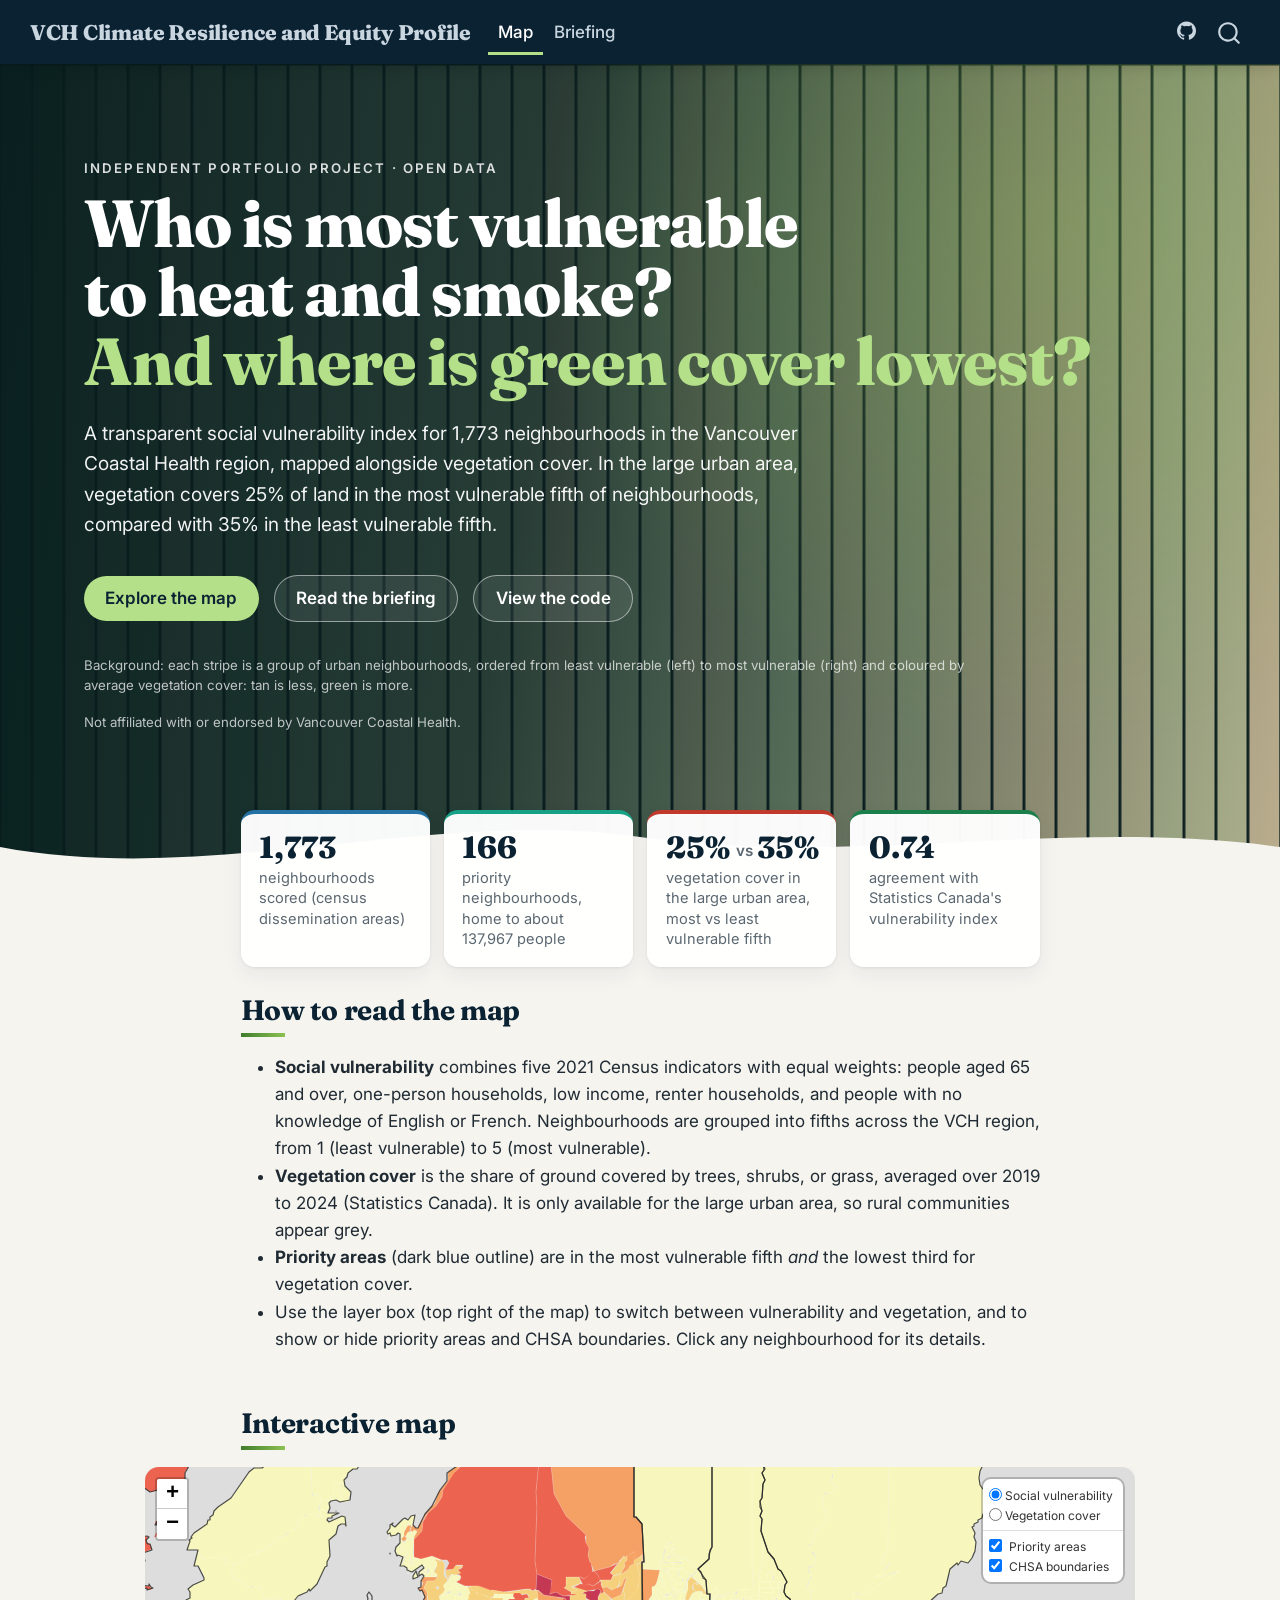
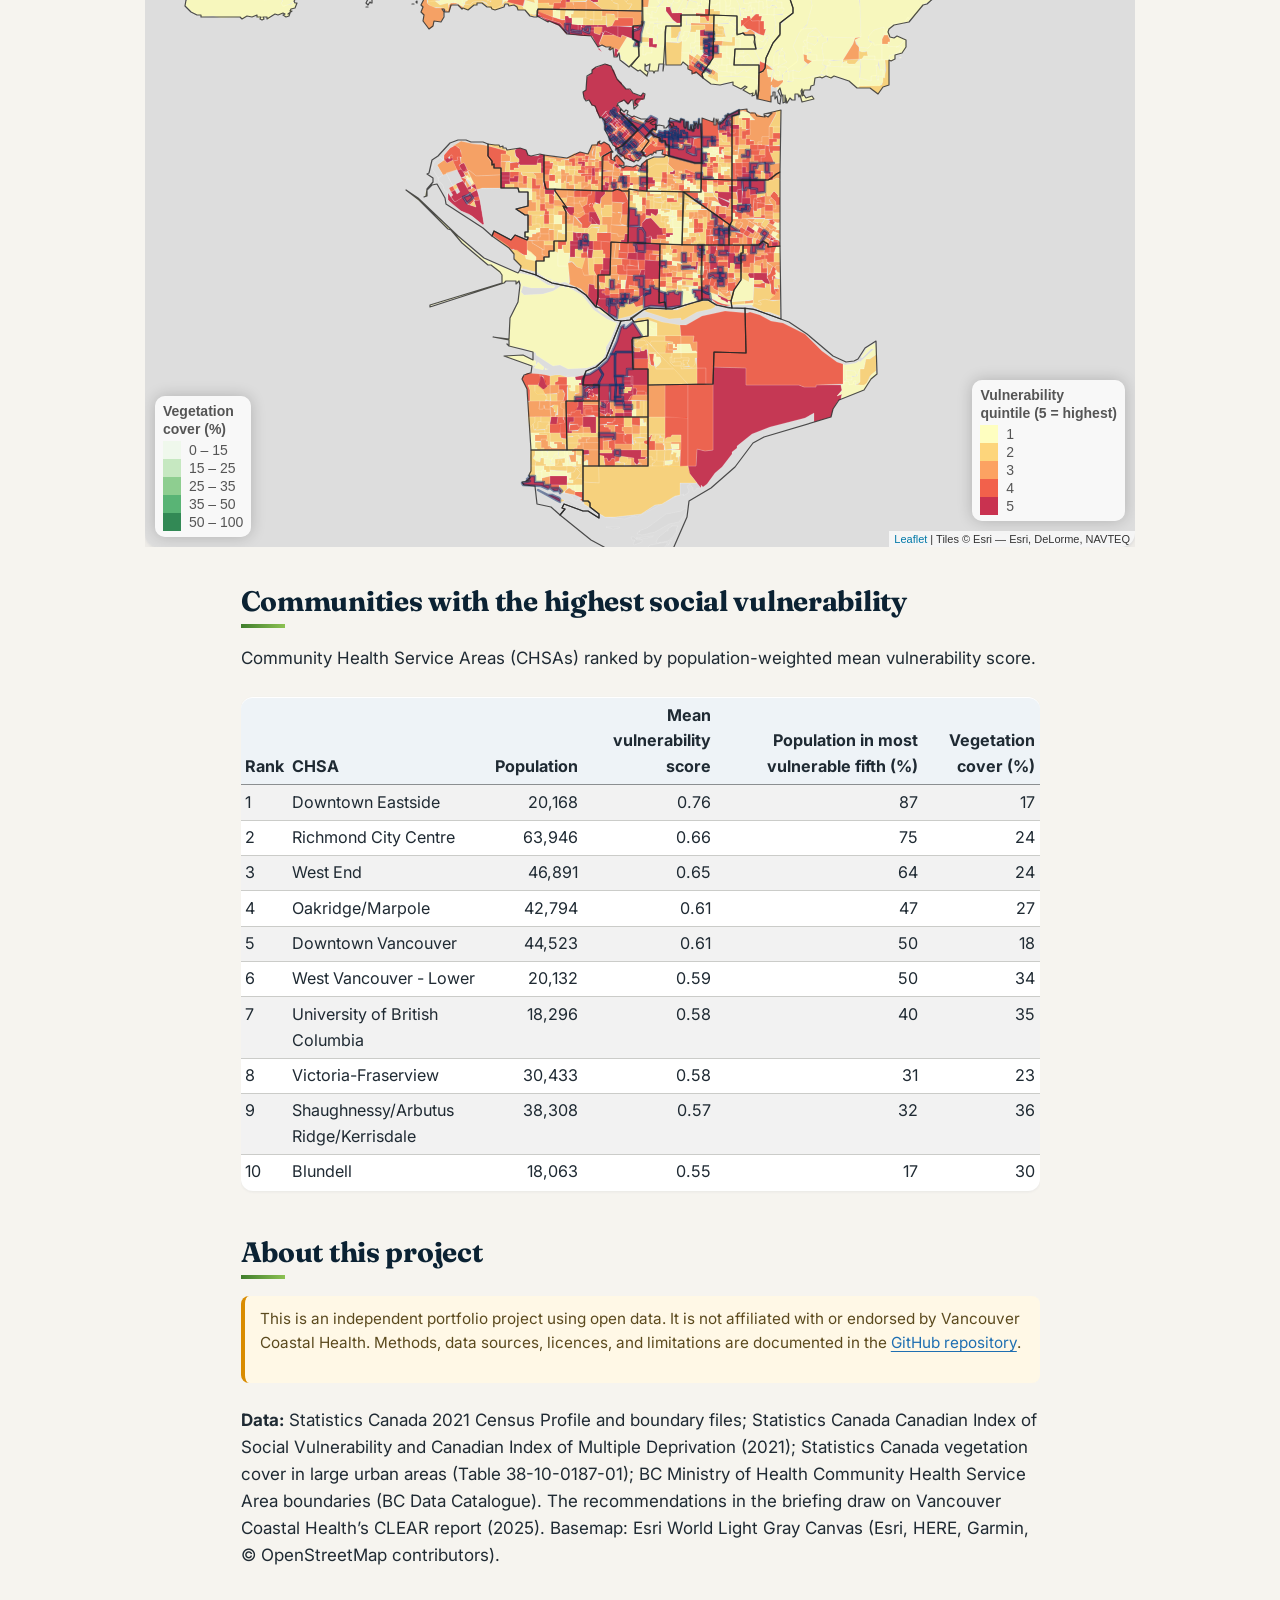
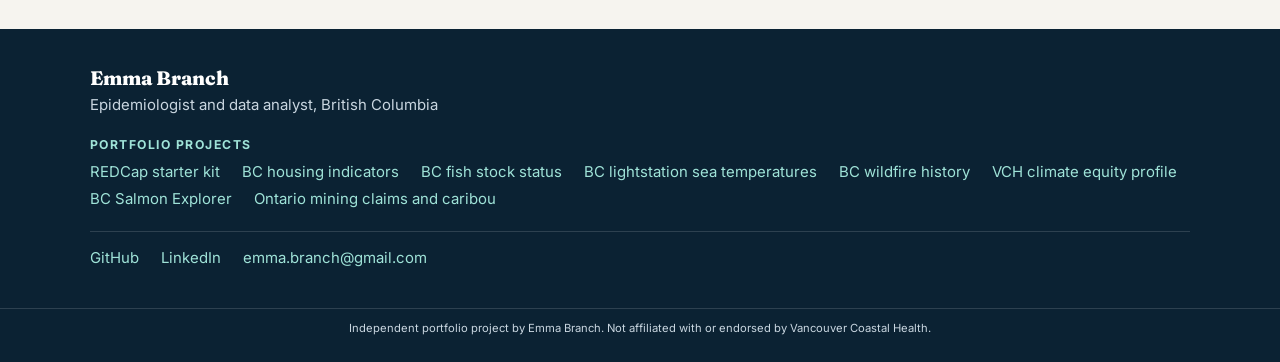
==== docs/index.html @ 02716c67 "Stat label: large urban area" ====
<!DOCTYPE html>
<html xmlns="http://www.w3.org/1999/xhtml" lang="en" xml:lang="en"><head>

<meta charset="utf-8">
<meta name="generator" content="quarto-1.11.9">

<meta name="viewport" content="width=device-width, initial-scale=1.0, user-scalable=yes">


<title>Climate resilience and equity profile of VCH communities – VCH Climate Resilience and Equity Profile</title>
<style>
/* Default styles provided by pandoc.
** See https://pandoc.org/MANUAL.html#variables-for-html for config info.
*/
span.smallcaps{font-variant: small-caps;}
div.columns{display: flex; gap: 1.5em;}
div.column{flex: auto;}
@media screen {
div.columns{gap: min(4vw, 1.5em);}
div.column{overflow-x: auto;}
}
div.hanging-indent{margin-left: 1.5em; text-indent: -1.5em;}
ul.task-list{list-style: none;}
ul.task-list li input[type="checkbox"] {
  width: 0.8em;
  margin: 0 0.8em 0.2em -1em; /* quarto-specific, see https://github.com/quarto-dev/quarto-cli/issues/4556 */ 
  vertical-align: middle;
}
</style>


<script src="site_libs/quarto-nav/quarto-nav.js"></script>
<script src="site_libs/quarto-nav/headroom.min.js"></script>
<script src="site_libs/clipboard/clipboard.min.js"></script>
<script src="site_libs/quarto-search/autocomplete.umd.js"></script>
<script src="site_libs/quarto-search/fuse.min.js"></script>
<script src="site_libs/quarto-search/quarto-search.js"></script>
<meta name="quarto:offset" content="./">
<link href="./favicon.svg" rel="icon" type="image/svg+xml">
<script src="site_libs/quarto-html/quarto.js" type="module"></script>
<script src="site_libs/quarto-html/tabsets/tabsets.js" type="module"></script>
<script src="site_libs/quarto-html/scrollable-regions/scrollable-regions.js" type="module"></script>
<script src="site_libs/quarto-html/popper.min.js"></script>
<script src="site_libs/quarto-html/tippy.umd.min.js"></script>
<script src="site_libs/quarto-html/anchor.min.js"></script>
<link href="site_libs/quarto-html/tippy.css" rel="stylesheet">
<link href="site_libs/quarto-html/quarto-syntax-highlighting-63b5708e65d6cd79cd7618c58d0c21e7.css" rel="stylesheet" class="quarto-color-scheme" id="quarto-text-highlighting-styles">
<link href="site_libs/quarto-html/quarto-syntax-highlighting-dark-447e42e69aaa9833c0ba1b986f430b20.css" rel="stylesheet" class="quarto-color-scheme quarto-color-alternate" id="quarto-text-highlighting-styles">
<link href="site_libs/quarto-html/quarto-syntax-highlighting-63b5708e65d6cd79cd7618c58d0c21e7.css" rel="stylesheet" class="quarto-color-scheme-extra" id="quarto-text-highlighting-styles">
<script src="site_libs/bootstrap/bootstrap.min.js"></script>
<link href="site_libs/bootstrap/bootstrap-icons.css" rel="stylesheet">
<link href="site_libs/bootstrap/bootstrap-d4ba886e23055d479d9466d1056d8eae.min.css" rel="stylesheet" append-hash="true" class="quarto-color-scheme" id="quarto-bootstrap" data-mode="light">
<link href="site_libs/bootstrap/bootstrap-dark-deb1b53f671bd46bb0fa53a20607e140.min.css" rel="stylesheet" append-hash="true" class="quarto-color-scheme quarto-color-alternate" id="quarto-bootstrap" data-mode="light">
<link href="site_libs/bootstrap/bootstrap-d4ba886e23055d479d9466d1056d8eae.min.css" rel="stylesheet" append-hash="true" class="quarto-color-scheme-extra" id="quarto-bootstrap" data-mode="light">
<script id="quarto-search-options" type="application/json">{
  "location": "navbar",
  "copy-button": false,
  "collapse-after": 3,
  "panel-placement": "end",
  "type": "overlay",
  "limit": 50,
  "keyboard-shortcut": [
    "f",
    "/",
    "s"
  ],
  "show-item-context": false,
  "language": {
    "search-no-results-text": "No results",
    "search-matching-documents-text": "matching documents",
    "search-copy-link-title": "Copy link to search",
    "search-hide-matches-text": "Hide additional matches",
    "search-more-match-text": "more match in this document",
    "search-more-matches-text": "more matches in this document",
    "search-clear-button-title": "Clear",
    "search-text-placeholder": "",
    "search-detached-cancel-button-title": "Cancel",
    "search-submit-button-title": "Submit",
    "search-label": "Search"
  }
}</script>
<script src="site_libs/htmlwidgets-1.6.4/htmlwidgets.js"></script>
<script src="site_libs/jquery-3.6.0/jquery-3.6.0.min.js"></script>
<link href="site_libs/leaflet-1.3.1/leaflet.css" rel="stylesheet">
<script src="site_libs/leaflet-1.3.1/leaflet.js"></script>
<link href="site_libs/leafletfix-1.0.0/leafletfix.css" rel="stylesheet">
<script src="site_libs/proj4-2.6.2/proj4.min.js"></script>
<script src="site_libs/Proj4Leaflet-1.0.1/proj4leaflet.js"></script>
<link href="site_libs/rstudio_leaflet-1.3.1/rstudio_leaflet.css" rel="stylesheet">
<script src="site_libs/leaflet-binding-2.2.3/leaflet.js"></script>
<script src="site_libs/leaflet-providers-3.0.0/leaflet-providers.js"></script>
<script src="site_libs/leaflet-providers-plugin-2.2.3/leaflet-providers-plugin.js"></script>


</head>

<body class="nav-fixed fullcontent quarto-light"><a id="quarto-skip-link" class="visually-hidden-focusable" href="#quarto-document-content">Skip to main content</a>

<div id="quarto-search-results"></div>
  <header id="quarto-header" class="headroom fixed-top">
    <nav class="navbar navbar-expand-lg " data-bs-theme="dark" aria-label="Site">
      <div class="navbar-container container-fluid">
      <div class="navbar-brand-container mx-auto">
    <a class="navbar-brand" href="./index.html">
    <span class="navbar-title">VCH Climate Resilience and Equity Profile</span>
    </a>
  </div>
          <button class="navbar-toggler" type="button" data-bs-toggle="collapse" data-bs-target="#navbarCollapse" aria-controls="navbarCollapse" aria-expanded="false" aria-label="Toggle navigation" onclick="if (window.quartoToggleHeadroom) { window.quartoToggleHeadroom(); }">
  <span class="navbar-toggler-icon"></span>
</button>
          <div class="collapse navbar-collapse" id="navbarCollapse">
            <ul class="navbar-nav navbar-nav-scroll me-auto">
  <li class="nav-item">
    <a class="nav-link active" href="./index.html" aria-current="page"> 
<span class="menu-text">Map</span></a>
  </li>  
  <li class="nav-item">
    <a class="nav-link" href="./briefing.html"> 
<span class="menu-text">Briefing</span></a>
  </li>  
</ul>
            <ul class="navbar-nav navbar-nav-scroll ms-auto">
  <li class="nav-item compact">
    <a class="nav-link" href="https://github.com/emmabranch/vch-climate-equity-profile"> <i class="bi bi-github" role="img">
</i> 
<span class="menu-text"></span></a>
  </li>  
</ul>
          </div> <!-- /navcollapse -->
            <div class="quarto-navbar-tools">
</div>
            <div id="quarto-search" class="" title="Search"></div>
      </div> <!-- /container-fluid -->
    </nav>
</header>
<!-- content -->
<div id="quarto-content" class="quarto-container page-columns page-rows-contents page-layout-article page-navbar">
<!-- sidebar -->
<!-- margin-sidebar -->
    
<!-- main -->
<main class="content page-columns page-full" id="quarto-document-content" tabindex="-1"><header id="title-block-header" class="quarto-title-block"></header>




<div class="cell page-columns page-full">
<div class="cell-output-display column-screen">
<div class="hero-full">
<div class="hero-bg"><svg viewbox="0 0 1000 26" preserveaspectratio="none" role="img" aria-label="Stripes showing vegetation cover falling as neighbourhood vulnerability rises"><rect x="0.00" y="0" width="25.60" height="26" fill="#1A7F4B"><title>Vulnerability percentile 0 to 2: 40% vegetation cover</title></rect><rect x="25.00" y="0" width="25.60" height="26" fill="#318955"><title>Vulnerability percentile 2 to 5: 39% vegetation cover</title></rect><rect x="50.00" y="0" width="25.60" height="26" fill="#71B07C"><title>Vulnerability percentile 5 to 8: 35% vegetation cover</title></rect><rect x="75.00" y="0" width="25.60" height="26" fill="#8BC18E"><title>Vulnerability percentile 8 to 10: 34% vegetation cover</title></rect><rect x="100.00" y="0" width="25.60" height="26" fill="#6CAC78"><title>Vulnerability percentile 10 to 12: 36% vegetation cover</title></rect><rect x="125.00" y="0" width="25.60" height="26" fill="#BBD0A2"><title>Vulnerability percentile 12 to 15: 29% vegetation cover</title></rect><rect x="150.00" y="0" width="25.60" height="26" fill="#A9D5A2"><title>Vulnerability percentile 15 to 18: 32% vegetation cover</title></rect><rect x="175.00" y="0" width="25.60" height="26" fill="#85BE8A"><title>Vulnerability percentile 18 to 20: 34% vegetation cover</title></rect><rect x="200.00" y="0" width="25.60" height="26" fill="#95C894"><title>Vulnerability percentile 20 to 22: 33% vegetation cover</title></rect><rect x="225.00" y="0" width="25.60" height="26" fill="#ACD4A2"><title>Vulnerability percentile 22 to 25: 31% vegetation cover</title></rect><rect x="250.00" y="0" width="25.60" height="26" fill="#ADD4A2"><title>Vulnerability percentile 25 to 28: 31% vegetation cover</title></rect><rect x="275.00" y="0" width="25.60" height="26" fill="#AAD4A2"><title>Vulnerability percentile 28 to 30: 32% vegetation cover</title></rect><rect x="300.00" y="0" width="25.60" height="26" fill="#B4D2A2"><title>Vulnerability percentile 30 to 32: 30% vegetation cover</title></rect><rect x="325.00" y="0" width="25.60" height="26" fill="#ACD4A2"><title>Vulnerability percentile 32 to 35: 31% vegetation cover</title></rect><rect x="350.00" y="0" width="25.60" height="26" fill="#AED4A2"><title>Vulnerability percentile 35 to 38: 31% vegetation cover</title></rect><rect x="375.00" y="0" width="25.60" height="26" fill="#AED3A2"><title>Vulnerability percentile 38 to 40: 31% vegetation cover</title></rect><rect x="400.00" y="0" width="25.60" height="26" fill="#B7D1A2"><title>Vulnerability percentile 40 to 42: 30% vegetation cover</title></rect><rect x="425.00" y="0" width="25.60" height="26" fill="#C6CDA1"><title>Vulnerability percentile 42 to 45: 27% vegetation cover</title></rect><rect x="450.00" y="0" width="25.60" height="26" fill="#BDD0A2"><title>Vulnerability percentile 45 to 48: 29% vegetation cover</title></rect><rect x="475.00" y="0" width="25.60" height="26" fill="#B4D2A2"><title>Vulnerability percentile 48 to 50: 30% vegetation cover</title></rect><rect x="500.00" y="0" width="25.60" height="26" fill="#B4D2A2"><title>Vulnerability percentile 50 to 52: 30% vegetation cover</title></rect><rect x="525.00" y="0" width="25.60" height="26" fill="#C8CDA1"><title>Vulnerability percentile 52 to 55: 27% vegetation cover</title></rect><rect x="550.00" y="0" width="25.60" height="26" fill="#C6CDA1"><title>Vulnerability percentile 55 to 58: 27% vegetation cover</title></rect><rect x="575.00" y="0" width="25.60" height="26" fill="#BDD0A2"><title>Vulnerability percentile 58 to 60: 29% vegetation cover</title></rect><rect x="600.00" y="0" width="25.60" height="26" fill="#B6D1A2"><title>Vulnerability percentile 60 to 62: 30% vegetation cover</title></rect><rect x="625.00" y="0" width="25.60" height="26" fill="#C3CEA1"><title>Vulnerability percentile 62 to 65: 28% vegetation cover</title></rect><rect x="650.00" y="0" width="25.60" height="26" fill="#C9CCA1"><title>Vulnerability percentile 65 to 68: 27% vegetation cover</title></rect><rect x="675.00" y="0" width="25.60" height="26" fill="#C7CDA1"><title>Vulnerability percentile 68 to 70: 27% vegetation cover</title></rect><rect x="700.00" y="0" width="25.60" height="26" fill="#C1CFA1"><title>Vulnerability percentile 70 to 72: 28% vegetation cover</title></rect><rect x="725.00" y="0" width="25.60" height="26" fill="#CACCA1"><title>Vulnerability percentile 72 to 75: 27% vegetation cover</title></rect><rect x="750.00" y="0" width="25.60" height="26" fill="#CFCAA1"><title>Vulnerability percentile 75 to 78: 26% vegetation cover</title></rect><rect x="775.00" y="0" width="25.60" height="26" fill="#D2C9A1"><title>Vulnerability percentile 78 to 80: 25% vegetation cover</title></rect><rect x="800.00" y="0" width="25.60" height="26" fill="#D5C9A1"><title>Vulnerability percentile 80 to 82: 25% vegetation cover</title></rect><rect x="825.00" y="0" width="25.60" height="26" fill="#D4C9A1"><title>Vulnerability percentile 82 to 85: 25% vegetation cover</title></rect><rect x="850.00" y="0" width="25.60" height="26" fill="#CACCA1"><title>Vulnerability percentile 85 to 88: 27% vegetation cover</title></rect><rect x="875.00" y="0" width="25.60" height="26" fill="#D1CAA1"><title>Vulnerability percentile 88 to 90: 25% vegetation cover</title></rect><rect x="900.00" y="0" width="25.60" height="26" fill="#C7CDA1"><title>Vulnerability percentile 90 to 92: 27% vegetation cover</title></rect><rect x="925.00" y="0" width="25.60" height="26" fill="#CBCCA1"><title>Vulnerability percentile 92 to 95: 26% vegetation cover</title></rect><rect x="950.00" y="0" width="25.60" height="26" fill="#CBCCA1"><title>Vulnerability percentile 95 to 98: 26% vegetation cover</title></rect><rect x="975.00" y="0" width="25.60" height="26" fill="#D9C7A1"><title>Vulnerability percentile 98 to 100: 24% vegetation cover</title></rect></svg></div>
<div class="hero-inner">
<div class="eyebrow">Independent portfolio project · open data</div>
<h1 class="hero-title">
Who is most vulnerable to heat and smoke?
 
<span class="accent">And where is green cover lowest?</span>
</h1>
<p class="hero-lede">A transparent social vulnerability index for 1,773 neighbourhoods in the Vancouver Coastal Health region, mapped alongside vegetation cover. In the large urban area, vegetation covers 25% of land in the most vulnerable fifth of neighbourhoods, compared with 35% in the least vulnerable fifth.</p>
<div class="hero-buttons">
<a class="btn btn-accent" href="#interactive-map">Explore the map</a>
<a class="btn btn-ghost" href="briefing.html">Read the briefing</a>
<a class="btn btn-ghost" href="https://github.com/emmabranch/vch-climate-equity-profile">View the code</a>
</div>
<p class="hero-note">Background: each stripe is a group of urban neighbourhoods, ordered from least vulnerable (left) to most vulnerable (right) and coloured by average vegetation cover: tan is less, green is more.</p>
<p class="hero-note">Not affiliated with or endorsed by Vancouver Coastal Health.</p>
</div>
<svg class="hero-wave" viewbox="0 0 1440 80" preserveaspectratio="none" aria-hidden="true"><path d="M0,40 C240,80 480,0 720,30 C960,60 1200,10 1440,40 L1440,80 L0,80 Z"></path></svg>
</div>
</div>
</div>
<div class="cell">
<div class="cell-output-display">
<div class="stat-row lift">
<div class="stat-box">
<div class="num">1,773</div>
<div class="lab">neighbourhoods scored (census dissemination areas)</div>
</div>
<div class="stat-box">
<div class="num">166</div>
<div class="lab">priority neighbourhoods, home to about 137,967 people</div>
</div>
<div class="stat-box">
<div class="num">
25%
<span class="vs"> vs </span>
35%
</div>
<div class="lab">vegetation cover in the large urban area, most vs least vulnerable fifth</div>
</div>
<div class="stat-box">
<div class="num">0.74</div>
<div class="lab">agreement with Statistics Canada's vulnerability index</div>
</div>
</div>
</div>
</div>
<section id="how-to-read-the-map" class="level2">
<h2 class="anchored" data-anchor-id="how-to-read-the-map">How to read the map</h2>
<ul>
<li><strong>Social vulnerability</strong> combines five 2021 Census indicators with equal weights: people aged 65 and over, one-person households, low income, renter households, and people with no knowledge of English or French. Neighbourhoods are grouped into fifths across the VCH region, from 1 (least vulnerable) to 5 (most vulnerable).</li>
<li><strong>Vegetation cover</strong> is the share of ground covered by trees, shrubs, or grass, averaged over 2019 to 2024 (Statistics Canada). It is only available for the large urban area, so rural communities appear grey.</li>
<li><strong>Priority areas</strong> (dark blue outline) are in the most vulnerable fifth <em>and</em> the lowest third for vegetation cover.</li>
<li>Use the layer box (top right of the map) to switch between vulnerability and vegetation, and to show or hide priority areas and CHSA boundaries. Click any neighbourhood for its details.</li>
</ul>
</section>
<section id="interactive-map" class="level2 page-columns page-full">
<h2 class="anchored" data-anchor-id="interactive-map">Interactive map</h2>
<div class="cell page-columns page-full">
<div class="cell-output-display column-page">
<div id="htmlwidget-06612243cfbc05206277" style="width:100%;height:680px;" class="leaflet html-widget"></div>
<script type="application/json" data-for="htmlwidget-06612243cfbc05206277">{"x":{"options":{"crs":{"crsClass":"L.CRS.EPSG3857","code":null,"proj4def":null,"projectedBounds":null,"options":{}}},"calls":[{"method":"addProviderTiles","args":["Esri.WorldGrayCanvas",null,null,{"errorTileUrl":"","noWrap":false,"detectRetina":false}]},{"method":"addPolygons","args":[[[[{"lng":[-123.2421024934004,-123.242840772394,-123.2440914734394,-123.2470442437423,-123.250273671771,-123.2507461953055,-123.2536931118147,-123.2545193000318,-123.2550588709402,-123.2554837843801,-123.2556655331167,-123.2558315258192,-123.2562171493979,-123.2588088415363,-123.2599744192095,-123.260939556004,-123.2624946661519,-123.2638371304852,-123.2651910932393,-123.2656834542093,-123.2661807375618,-123.2663993979,-123.2666136123731,-123.2681441674437,-123.2687722297285,-123.2694547460494,-123.2695741447826,-123.2698769930188,-123.2720324306949,-123.2730303090812,-123.2735602699982,-123.2742407963489,-123.2749731736267,-123.2755223843485,-123.2745150956586,-123.2733603114051,-123.2730305689513,-123.2731214805825,-123.2730408041221,-123.2743279903357,-123.2749414022623,-123.2756645912621,-123.277239647409,-123.2772658911971,-123.2767307894704,-123.2750087412639,-123.2749670382318,-123.2745091519171,-123.2736101249279,-123.272563062072,-123.2720391287518,-123.2722518486463,-123.2719767463162,-123.2718681493431,-123.2717149430091,-123.2716891201186,-123.2714555384937,-123.2714010318915,-123.2712071293906,-123.2711109173349,-123.2708352303329,-123.2706733442085,-123.2700711102192,-123.2683028495122,-123.2680451483597,-123.267910729075,-123.2674463499119,-123.2660882175221,-123.264482140242,-123.2636990402658,-123.2626550430097,-123.2623807134529,-123.2621480319648,-123.2619295270808,-123.2611741516231,-123.2607642610385,-123.260572451781,-123.2604780334881,-123.2596941427366,-123.2587352396005,-123.2582561224426,-123.2581954353645,-123.2579499402339,-123.257415642952,-123.2569194383521,-123.2565792269965,-123.25585182394,-123.2546988128087,-123.2540260355255,-123.2529116412204,-123.2519386398897,-123.2517748427981,-123.2520424190235,-123.2518677365362,-123.2520510284684,-123.2520387498764,-123.2515863203518,-123.2504614356739,-123.2492630319765,-123.2486319407191,-123.2480125332401,-123.2469408237744,-123.2454532310456,-123.2451936592558,-123.2450882256636,-123.2445388443082,-123.2443768506463,-123.2439244132221,-123.2442843454039,-123.2443128244653,-123.2445344508839,-123.2444683483797,-123.2440430334318,-123.2435884236041,-123.243255364156,-123.2414772859745,-123.2416428997603,-123.2421768411867,-123.2419828785553,-123.2421024934004],"lat":[49.40372720844877,49.40257538663696,49.4012177859545,49.39924700293728,49.39586219017946,49.39518980787653,49.39312054465255,49.39231393907915,49.39164776499315,49.39087059962154,49.39024485892662,49.3888397928693,49.38814448070577,49.38543300266691,49.38463586950334,49.38368775085597,49.38300940104904,49.3820365756746,49.38154400379168,49.38113591236679,49.38041096909654,49.37953040520354,49.3792143233245,49.37806161241092,49.37728951580959,49.37459081247457,49.37354743411875,49.37291840167979,49.37132033020931,49.370859200462,49.37051057517414,49.36989644345706,49.36884598898211,49.36947940587365,49.37108391163786,49.37187159927045,49.37281007702381,49.37288590383295,49.37343848684005,49.3735123901644,49.37371070305634,49.37300399913119,49.37364417389336,49.37445540399043,49.37535949559946,49.3758937044953,49.37568847408383,49.37529396159636,49.37482826837555,49.37463316873475,49.37472427491563,49.37565856138626,49.37567705762226,49.3758038637766,49.37577677517898,49.37599325619984,49.37598477118492,49.37606586416774,49.37602175611453,49.37624675689823,49.37621975989963,49.37661567120667,49.37734625937487,49.37916785411884,49.37958225440699,49.38039125401833,49.38106775706574,49.38225836619239,49.38326815594363,49.3838734523425,49.38426227336087,49.38443455848623,49.38470375617111,49.38520785618394,49.3856864559617,49.38613786829738,49.38643556029027,49.3868941725712,49.38734565897816,49.38824717232713,49.38903905604586,49.39064127445517,49.39101865706046,49.3913804689327,49.39156985772146,49.3922278741643,49.393110872224,49.39385995784693,49.39414905147833,49.39482555836739,49.39564735112964,49.39612446892421,49.39714846203023,49.39819246639379,49.3987136626268,49.39918226797428,49.39976755908955,49.40043557223392,49.40088846895945,49.40123167641617,49.40140256731138,49.40197227193072,49.40254196632761,49.40283966571918,49.40375677675986,49.40439765635677,49.40491047174389,49.40546866076311,49.40569225972757,49.40589026206069,49.40610676501395,49.406600954013,49.40699827428002,49.40724186801889,49.40768352750451,49.40811016020599,49.40699689102886,49.40578402932275,49.40448509827876,49.40372720844877]}]],[[{"lng":[-123.2789424097118,-123.278657501239,-123.277604677903,-123.2774046034582,-123.277239647409,-123.2756645912621,-123.2749414022623,-123.2743279903357,-123.2730408041221,-123.2731214805825,-123.2730305689513,-123.2733603114051,-123.2745150956586,-123.2755223843485,-123.2760341275822,-123.2762181921859,-123.2763124328307,-123.2771501809287,-123.2785744957333,-123.278956297345,-123.2794945727506,-123.2796685582355,-123.2797106293204,-123.2798986774259,-123.2808164044583,-123.2797650959484,-123.2793978477491,-123.2789424097118],"lat":[49.37294416515695,49.37303678303724,49.37264275573597,49.37294150771027,49.37364417389336,49.37300399913119,49.37371070305634,49.3735123901644,49.37343848684005,49.37288590383295,49.37281007702381,49.37187159927045,49.37108391163786,49.36947940587365,49.36985507106686,49.36923665269442,49.37002156373699,49.36928530781918,49.36990468733534,49.36994401270308,49.37022681249469,49.37024199043105,49.37036910968266,49.37037925581751,49.37081115637343,49.37187883836334,49.37297274777831,49.37294416515695]}]],[[{"lng":[-123.2772658911971,-123.2772393888789,-123.2774046034582,-123.277604677903,-123.278657501239,-123.2789424097118,-123.2793978477491,-123.2797650959484,-123.2808164044583,-123.2798986774259,-123.2797106293204,-123.2796685582355,-123.2804218859324,-123.2815425754727,-123.2830475338825,-123.2823524191897,-123.2827241759172,-123.2829213263437,-123.2830699505589,-123.2834305885021,-123.2835789040234,-123.2819150184012,-123.2816918963947,-123.2820414290473,-123.2819830295724,-123.2816370394869,-123.2814515333038,-123.2804730518362,-123.2800384699045,-123.2796760050514,-123.2793303385402,-123.2790141870204,-123.2770363175757,-123.2767307894704,-123.2772658911971],"lat":[49.37445540399043,49.37364239485646,49.37294150771027,49.37264275573597,49.37303678303724,49.37294416515695,49.37297274777831,49.37187883836334,49.37081115637343,49.37037925581751,49.37036910968266,49.37024199043105,49.36960449583001,49.36834038876312,49.36857179685497,49.36927295173761,49.36903824890546,49.36900989102651,49.36952692228564,49.36971605368059,49.36995529913212,49.37132864619735,49.37161118309541,49.37229445626934,49.37244428023884,49.37266251972606,49.37300724207113,49.37365534466269,49.37413790759929,49.37479967005698,49.37578422751056,49.37610225500941,49.37597059271369,49.37535949559946,49.37445540399043]}]],[[{"lng":[-123.2746261263233,-123.274846031151,-123.2749048340171,-123.2747395268398,-123.2746261263233],"lat":[49.37666975661753,49.3766056755224,49.37692045076739,49.37693037000221,49.37666975661753]}],[{"lng":[-123.2731994165658,-123.2734350473252,-123.2736268357464,-123.273354332903,-123.2732449524922,-123.2731191201329,-123.2731994165658],"lat":[49.38025305601099,49.380153364763,49.38025165783353,49.38063047520557,49.38063046277633,49.38049666142811,49.38025305601099]}],[{"lng":[-123.2918628301671,-123.2924655428697,-123.292687230413,-123.2927857331579,-123.2922387495956,-123.2916618325901,-123.2915250578803,-123.2914416277018,-123.2915749321107,-123.2918628301671],"lat":[49.36987206005819,49.36949315437332,49.36949176442586,49.36991477289039,49.37052856178016,49.37097006685833,49.37098006972415,49.37087175541949,49.37022377216594,49.36987206005819]}],[{"lng":[-123.2881613394753,-123.2877073258593,-123.2868563456039,-123.2858522455938,-123.285317935228,-123.2850860191997,-123.2846192345646,-123.2822006257104,-123.2812254469996,-123.2807845282105,-123.2802454303054,-123.2799546512033,-123.2791541613399,-123.278291525205,-123.2760545285504,-123.275090129064,-123.2743734317276,-123.2742367279866,-123.2741660290636,-123.2742891495322,-123.274297411498,-123.2747611344006,-123.274870229843,-123.2752787372556,-123.2752639282858,-123.2750819349087,-123.275136334033,-123.2753274459031,-123.2750366301345,-123.2750087412639,-123.2767307894704,-123.2770363175757,-123.2789066270529,-123.2791467148577,-123.2800384699045,-123.2804730518362,-123.2814515333038,-123.2816370394869,-123.2819830295724,-123.2820414290473,-123.2816918963947,-123.2819150184012,-123.2835789040234,-123.2834305885021,-123.2830699505589,-123.2829213263437,-123.2827241759172,-123.2823524191897,-123.2830475338825,-123.2839395022001,-123.284461376568,-123.2843638505987,-123.2846015362648,-123.2848303538489,-123.2845185342252,-123.2845327355536,-123.2847399443918,-123.2858710567772,-123.2865577426244,-123.287380841161,-123.2878067302308,-123.2882606192817,-123.2887967418503,-123.289418331246,-123.2904510204022,-123.290994445333,-123.2913950360219,-123.2915465326044,-123.2918193172407,-123.2921520600938,-123.29249492594,-123.292811158055,-123.292867653998,-123.2932670300803,-123.2935295356343,-123.2934917343559,-123.2929437498857,-123.2927538327905,-123.292095823459,-123.2910101302697,-123.2908884365999,-123.2910287267549,-123.2909887352888,-123.2904152373752,-123.2899626632989,-123.2894807486055,-123.2893691280907,-123.2893810487885,-123.2897906278711,-123.2896380287341,-123.2889877315047,-123.2881613394753],"lat":[49.37518007434058,49.37538796721672,49.37605595533675,49.37635495464495,49.37663556291062,49.37717535598772,49.37754567432592,49.37869356431858,49.37901115678905,49.37902116593619,49.37877045860587,49.37825776600766,49.37826916740394,49.37906245883867,49.38051655551137,49.3807800729472,49.38073587916933,49.38065615220272,49.38052935915992,49.38020607245834,49.37944985874055,49.37860387630833,49.37809966533647,49.37723515693195,49.37705576692693,49.37689335532936,49.37656006359529,49.37626386073088,49.3761200643199,49.3758937044953,49.37535949559946,49.37597059271369,49.37612837696336,49.37602636316181,49.37413790759929,49.37365534466269,49.37300724207113,49.37266251972606,49.37244428023884,49.37229445626934,49.37161118309541,49.37132864619735,49.36995529913212,49.36971605368059,49.36952692228564,49.36900989102651,49.36903824890546,49.36927295173761,49.36857179685497,49.3683855150339,49.36835443512222,49.36895486991321,49.36944906105164,49.37096006545715,49.37198695251817,49.37214786471501,49.37227325726031,49.37245126237343,49.37187306987524,49.37142157090103,49.37134896963057,49.37111396218615,49.37103987289552,49.37107407929148,49.37130616004713,49.37212366915675,49.37232875158036,49.37237435183616,49.37213075696251,49.3722547684506,49.37206527169632,49.37202826548946,49.37228885830974,49.37227897450059,49.37250395572607,49.37280017255276,49.37340405749752,49.37390826797049,49.37439675520356,49.37496495921593,49.37528965129074,49.37559596246997,49.3758921556492,49.37673956429683,49.37701866868088,49.37707426183771,49.37687626977445,49.37654445510045,49.37589496357625,49.37574256239824,49.37542926125123,49.37518007434058]}]],[[{"lng":[-123.276371228123,-123.2764926418378,-123.2768100282659,-123.2770458263795,-123.277196351012,-123.2771574441971,-123.2767723459357,-123.2764842482316,-123.276371228123],"lat":[49.35377275566158,49.35330556599742,49.353312774656,49.35337537606053,49.35349215444485,49.35376275528255,49.35393367197793,49.35392516057247,49.35377275566158]}],[{"lng":[-123.2788400273938,-123.2792794160694,-123.279365742265,-123.2791035533701,-123.2786778232719,-123.2785391330821,-123.2785521209837,-123.2788400273938],"lat":[49.35422567336682,49.35419856093738,49.35461155285245,49.35477396390341,49.35487366270855,49.35476686145356,49.35443355890737,49.35422567336682]}],[{"lng":[-123.2720053419286,-123.2719462482153,-123.2721108568869,-123.272317642423,-123.2726361428707,-123.2732260435668,-123.2736377334683,-123.2740919324941,-123.2747102271265,-123.2753703373214,-123.2755493469696,-123.2755170496937,-123.2753264546982,-123.2746818324481,-123.2745613285827,-123.2742731532534,-123.2735028198073,-123.2728689465992,-123.2726483436258,-123.2725347389414,-123.2725732410621,-123.2721989347407,-123.2720053419286],"lat":[49.35327994773247,49.35286555394909,49.35265906750917,49.35267616607233,49.35285556209379,49.35247675023078,49.35236705117116,49.35234856740777,49.3519696596445,49.35195825514295,49.35204807092412,49.35352355535512,49.35389236386956,49.3545503546267,49.35502747017048,49.35529806509805,49.35538065485941,49.35516705484089,49.35499614799371,49.35474406399882,49.35399777648336,49.35363037300011,49.35327994773247]}],[{"lng":[-123.2815425754727,-123.281440230253,-123.2822624296798,-123.2826986797311,-123.2829948309124,-123.2837799836332,-123.2837804572901,-123.2834691115523,-123.2833327784778,-123.2829187010679,-123.2826009996848,-123.2807732383761,-123.2803199936005,-123.2795144939773,-123.2792328471394,-123.2793791139019,-123.2804747953647,-123.2806297927381,-123.2804125427163,-123.2804218416366,-123.2810828915472,-123.2816431779826,-123.2834160782902,-123.2837084668702,-123.2835980288059,-123.2829167461746,-123.2822003445733,-123.2816447641597,-123.2812029629138,-123.2801996553316,-123.2786022109649,-123.2790804229441,-123.2790834607551,-123.2789245161587,-123.2786801388911,-123.2780698191225,-123.2764607551619,-123.2758585865883,-123.2752781118858,-123.2743985010094,-123.2737235134846,-123.2730015720518,-123.272291479602,-123.2689382653012,-123.2679002030379,-123.267389621932,-123.2669065539956,-123.2668943339858,-123.266801229473,-123.2671663857683,-123.2678340979497,-123.26802439671,-123.2679182872241,-123.2672402920296,-123.2673694882407,-123.2672500984116,-123.2675362118547,-123.2677429956204,-123.2681559253159,-123.2687661171567,-123.2690156346021,-123.2691855115933,-123.268252194823,-123.2677586080705,-123.2675185386957,-123.2661251400535,-123.2646031161908,-123.2644154750709,-123.2644600060383,-123.2629266591738,-123.2627482449082,-123.2626373684233,-123.2631332231056,-123.2631970132731,-123.263121958116,-123.2623418826373,-123.2610354671847,-123.2607977722268,-123.260593881141,-123.2671823357006,-123.2677899100512,-123.2685139101215,-123.2689991826332,-123.2696182419825,-123.2698161251623,-123.2698063721681,-123.269909723349,-123.2697101361945,-123.269062936703,-123.2689308336963,-123.2680958375064,-123.2687714379499,-123.2693093363623,-123.2694198215051,-123.2699151309866,-123.2705470537485,-123.2708754390731,-123.2710393228366,-123.2712199430676,-123.27137052276,-123.271334250755,-123.271463139314,-123.2710809321966,-123.2698681392443,-123.2693470426947,-123.268797430911,-123.2690326475821,-123.2682239325417,-123.2691937290352,-123.2702402351865,-123.2717656237201,-123.2719037536932,-123.2719829221768,-123.2720907270037,-123.2723394426893,-123.2734123368111,-123.2740714435931,-123.2754575358009,-123.2762542557314,-123.2767515366971,-123.2776891318437,-123.278777542577,-123.2796062539505,-123.2799246485386,-123.2797770349531,-123.280219439092,-123.2804009551499,-123.2807606311365,-123.2817531242612,-123.2828116485992,-123.2831837292246,-123.2834176300563,-123.2838297224861,-123.2842295361746,-123.2844640314766,-123.2846038385634,-123.2844686395781,-123.2846221415339,-123.2842559297117,-123.2832418510958,-123.2831071394349,-123.2826004285196,-123.2825609451974,-123.2827128161936,-123.2833744386382,-123.2838146224603,-123.2848750338807,-123.2856083312162,-123.2858566314634,-123.286005345716,-123.2862255412004,-123.2865705478203,-123.2867495309111,-123.2869582436342,-123.2873874159093,-123.2874133454046,-123.2873933298433,-123.287615924387,-123.2875513254796,-123.2871440149204,-123.2861562112118,-123.2857443441914,-123.2846183357534,-123.2844957561665,-123.284461376568,-123.2839395022001,-123.2830475338825,-123.2815425754727],"lat":[49.36834038876312,49.36729321090273,49.36735890273977,49.36717444645056,49.36689012166894,49.36575717429013,49.36527990445028,49.36490828698086,49.36429882548815,49.36396602634241,49.36403099915366,49.36479732800233,49.36449865922096,49.3641965497175,49.36367165278679,49.36335160395888,49.36266174908656,49.36232235103898,49.36186874840369,49.36159343975059,49.36072124822156,49.36036881188838,49.35964340775511,49.35895283681315,49.35879428535602,49.35853491916755,49.35838183506628,49.3585137643619,49.35888808597687,49.35916635132924,49.35852279634341,49.35706155814555,49.35672844910059,49.35643535781432,49.35621400152414,49.35594288044027,49.35556918123765,49.35567469374876,49.35606618475741,49.35634840803873,49.35689514271933,49.35728037054324,49.35753533351129,49.35837823902754,49.35882480298099,49.35884613553793,49.35856557457738,49.35772327112142,49.35755162129975,49.357311385049,49.3570760988991,49.35690710661927,49.35669910093261,49.35624612051064,49.35541008469899,49.35507748272966,49.35512703513126,49.35530785806848,49.35542454237864,49.3551833127725,49.35489779483298,49.35435009585517,49.3539095645473,49.35387729952038,49.35391083069602,49.35445557935839,49.35561660666779,49.35606664143237,49.35671075253012,49.35622080224142,49.35609649029327,49.35576049318087,49.35489319970636,49.35467599480537,49.35447866916704,49.35382135964139,49.3534073407557,49.35323741108911,49.35284501882433,49.35296128655351,49.35288027233057,49.35289048430479,49.35180656851823,49.35154528440859,49.35136073106164,49.35120053685353,49.35119028845404,49.35156667093281,49.35183016567692,49.35262195034083,49.35350495002332,49.35396216734906,49.35405907008666,49.3539521619624,49.35386105857206,49.35357056756015,49.35322865251766,49.35317456976553,49.35321874938888,49.35333556982605,49.35408176477795,49.35515137208104,49.35547607185097,49.35553305360511,49.35564276821356,49.35595037461756,49.35627366916743,49.356850463937,49.35816217796653,49.35794285776957,49.35747147162282,49.35738166036352,49.35673366588359,49.35660835619849,49.35648156382597,49.35645165986562,49.35622527054549,49.35521405670109,49.35493346985051,49.35504027178029,49.35545185532913,49.35550316707755,49.35590625888788,49.35622946314994,49.35702995292058,49.35722645976499,49.35750556853818,49.35769356730123,49.35790727106437,49.35755407360669,49.3578132603585,49.35781327163892,49.35766795429084,49.3577035723255,49.35781895623833,49.35801687573975,49.35845836843021,49.35877176146239,49.35972736348315,49.36078125825302,49.36126835771638,49.3618451690115,49.36201606874189,49.36212286032599,49.36208585650544,49.36225537021598,49.36221686444269,49.36263846281076,49.36260147779829,49.36234934944029,49.36222255428863,49.36220405897539,49.36226677606643,49.36285066947476,49.36293896337634,49.36300166312774,49.36421646417444,49.36467507293978,49.3652319755783,49.36624166077079,49.36681845770583,49.36724295476295,49.36781257533261,49.36798357031844,49.36835443512222,49.3683855150339,49.36857179685497,49.36834038876312]}]],[[{"lng":[-123.2796685582355,-123.2794945727506,-123.278956297345,-123.2785744957333,-123.2771501809287,-123.2763124328307,-123.2762181921859,-123.2760341275822,-123.2754398850059,-123.2749731736267,-123.2754015231782,-123.2753843651679,-123.2752562955194,-123.2748627150079,-123.2748095703016,-123.275591072958,-123.2754758460512,-123.2751219314248,-123.2741700398383,-123.2735015731131,-123.2736227499121,-123.2717675191275,-123.2706102371004,-123.2736740895393,-123.2739124540445,-123.2736948883616,-123.2746269476952,-123.2752258142737,-123.2747880132152,-123.2748637335942,-123.274708343903,-123.2749484982019,-123.2750627803491,-123.2750860996579,-123.2754915776056,-123.2756300055495,-123.2763407982403,-123.2766488898772,-123.276956186052,-123.2770430961226,-123.2765774382728,-123.2766959466756,-123.2775329417965,-123.2777597073637,-123.2786022109649,-123.2801996553316,-123.2812029629138,-123.2816447641597,-123.2822003445733,-123.2829167461746,-123.2836951041246,-123.2834160782902,-123.2816431779826,-123.2810828915472,-123.2804218416366,-123.2804125427163,-123.2806297927381,-123.2804747953647,-123.2793791139019,-123.2792328471394,-123.2795144939773,-123.2803199936005,-123.2807732383761,-123.2826009996848,-123.2829187010679,-123.2833327784778,-123.2834230376057,-123.283841663686,-123.2837799836332,-123.2829948309124,-123.2826986797311,-123.2822624296798,-123.281440230253,-123.2815346987267,-123.2804218859324,-123.2796685582355],"lat":[49.37024199043105,49.37022681249469,49.36994401270308,49.36990468733534,49.36928530781918,49.37002156373699,49.36923665269442,49.36985507106686,49.36940705387253,49.36884598898211,49.36788422277036,49.3674272342895,49.366843171107,49.36604529865465,49.36561531119943,49.36333145232149,49.36271618314936,49.36218047836472,49.36156033569643,49.36141109902545,49.36115300784273,49.36098376375147,49.36109512781057,49.36051489658372,49.36069917544328,49.36100351187785,49.36128187828676,49.36165450661061,49.36111844106005,49.36060345442278,49.36036718772348,49.3602157058291,49.35995740422437,49.35946899217448,49.35922069993501,49.35885770044948,49.35842711456066,49.35833681181956,49.35833189270872,49.35842231580129,49.36072233352135,49.3610476181375,49.36144423213662,49.36121669521636,49.35852279634341,49.35916635132924,49.35888808597687,49.3585137643619,49.35838183506628,49.35853491916755,49.35887596145295,49.35964340775511,49.36036881188838,49.36072124822156,49.36159343975059,49.36186874840369,49.36232235103898,49.36266174908656,49.36335160395888,49.36367165278679,49.3641965497175,49.36449865922096,49.36479732800233,49.36403099915366,49.36396602634241,49.36429882548815,49.36480177362306,49.36548046783964,49.36575717429013,49.36689012166894,49.36717444645056,49.36735890273977,49.36729321090273,49.3684275395916,49.36960449583001,49.37024199043105]}]],[[{"lng":[-123.276956186052,-123.2763407982403,-123.2756300055495,-123.2754915776056,-123.2750860996579,-123.2750627803491,-123.2749484982019,-123.274708343903,-123.2748637335942,-123.2747880132152,-123.2752258142737,-123.2746269476952,-123.2736948883616,-123.2739124540445,-123.2736740895393,-123.2656197736213,-123.264322218559,-123.2623586114659,-123.2603010998576,-123.2558983511801,-123.2567250341313,-123.2571632331801,-123.2578761678502,-123.2592913786679,-123.2597293252581,-123.2599874429236,-123.2601209945815,-123.2600719879234,-123.2591968525896,-123.2590235758641,-123.2590498511922,-123.2592100466426,-123.2598174148987,-123.2602210842603,-123.2611936602366,-123.2613788590766,-123.2613589606458,-123.2611306371692,-123.2592184398682,-123.2589941329491,-123.2589421692862,-123.2592738743801,-123.2606098572132,-123.2607977722268,-123.2610354671847,-123.2623418826373,-123.2626072737537,-123.263121958116,-123.2631970132731,-123.2626860432257,-123.2626373684233,-123.2627482449082,-123.2629266591738,-123.2644600060383,-123.2644154750709,-123.2646031161908,-123.2661251400535,-123.2675185386957,-123.2677586080705,-123.268252194823,-123.2691855115933,-123.2690156346021,-123.2687661171567,-123.2681559253159,-123.2677429956204,-123.2675362118547,-123.2672500984116,-123.2673694882407,-123.2672402920296,-123.2679182872241,-123.26802439671,-123.2678340979497,-123.2671663857683,-123.266801229473,-123.2668943339858,-123.2669065539956,-123.267389621932,-123.2679002030379,-123.2689382653012,-123.272291479602,-123.2730015720518,-123.2737235134846,-123.2743985010094,-123.2752781118858,-123.2761085624183,-123.2764607551619,-123.2780698191225,-123.2786801388911,-123.2790834607551,-123.2790804229441,-123.2777597073637,-123.2775329417965,-123.2766959466756,-123.2765774382728,-123.2770430961226,-123.276956186052],"lat":[49.35833189270872,49.35842711456066,49.35885770044948,49.35922069993501,49.35946899217448,49.35995740422437,49.3602157058291,49.36036718772348,49.36060345442278,49.36111844106005,49.36165450661061,49.36128187828676,49.36100351187785,49.36069917544328,49.36051489658372,49.36193980009178,49.36207089592664,49.36205719516148,49.36174661830562,49.36026801747956,49.3601854125053,49.36022354686026,49.36043523776839,49.3606188200315,49.36082441711315,49.3607661169706,49.36060289777443,49.36019821230153,49.3598671490055,49.3596088109385,49.35783991756374,49.35766838866266,49.3574064142945,49.35670250715556,49.35580497781282,49.35544316236153,49.35515088316949,49.35493886300807,49.35403941176219,49.35382931197913,49.35342813536629,49.35300970393239,49.35292376580365,49.35323741108911,49.3534073407557,49.35382135964139,49.35398836153578,49.35447866916704,49.35467599480537,49.35556630399734,49.35576049318087,49.35609649029327,49.35622080224142,49.35671075253012,49.35606664143237,49.35561660666779,49.35445557935839,49.35391083069602,49.35387729952038,49.3539095645473,49.35435009585517,49.35489779483298,49.3551833127725,49.35542454237864,49.35530785806848,49.35512703513126,49.35507748272966,49.35541008469899,49.35624612051064,49.35669910093261,49.35690710661927,49.3570760988991,49.357311385049,49.35755162129975,49.35772327112142,49.35856557457738,49.35884613553793,49.35882480298099,49.35837823902754,49.35753533351129,49.35728037054324,49.35689514271933,49.35634840803873,49.35606618475741,49.3555900388432,49.35556918123765,49.35594288044027,49.35621400152414,49.35672844910059,49.35706155814555,49.36121669521636,49.36144423213662,49.3610476181375,49.36072233352135,49.35842231580129,49.35833189270872]}]],[[{"lng":[-123.2426696750806,-123.2430068049072,-123.243441972562,-123.2448683314361,-123.2454511350396,-123.2459393596025,-123.2482204128202,-123.248468853399,-123.2500166805248,-123.2500320271112,-123.2529149843674,-123.2531955939359,-123.2531347542788,-123.2540726677038,-123.2555916604279,-123.2564958463383,-123.2569997777909,-123.2568846578694,-123.2559144823153,-123.2551205838275,-123.2548006744885,-123.2536910262777,-123.2535471101581,-123.2535377689561,-123.2539755952812,-123.2550610046775,-123.254348270674,-123.2540730356357,-123.2521236619067,-123.2510800056441,-123.2508925143405,-123.2505995746425,-123.2501192122788,-123.2487253954395,-123.2483121926642,-123.2481138263272,-123.2477296459002,-123.2472978317665,-123.24702737672,-123.246108258909,-123.24542688011,-123.2453054579414,-123.2448101402477,-123.2434901634139,-123.2429511196484,-123.2426696750806],"lat":[49.35308198325208,49.35192797045475,49.35162296447028,49.35135943150431,49.35111762957072,49.35012862711187,49.34884487612941,49.34813795716586,49.3465455433718,49.34617128623388,49.34568442623644,49.34536193893103,49.34511185456233,49.34484299132281,49.34470686019132,49.34442630494194,49.34439857378495,49.34476217552654,49.34529682227959,49.34587553326656,49.34660589943038,49.34710180001593,49.34723050410655,49.34755000057814,49.34812669712826,49.34883052834603,49.34973280889736,49.34994194672656,49.3507875862931,49.35216230755955,49.3528167603645,49.35316052765782,49.35343919217298,49.35403411830697,49.3543631014638,49.35434276130344,49.35397544773507,49.35385368199342,49.35386482520807,49.35416111297847,49.35411583912163,49.35384348414612,49.35360934007637,49.35358740112084,49.35344037055906,49.35308198325208]}]],[[{"lng":[-123.2429120654176,-123.2425867109818,-123.2423182018556,-123.2419059518719,-123.2415033338524,-123.2413335085501,-123.2413718720278,-123.2416986143729,-123.2431907543416,-123.2440207798831,-123.2444076110247,-123.2444426613441,-123.2441560220627,-123.2432988155468,-123.2429509693642,-123.2418972959553,-123.2418133851867,-123.2418553115885,-123.2422721114715,-123.2426680507612,-123.2437398285697,-123.2445381320167,-123.2452442295772,-123.24542688011,-123.246108258909,-123.24702737672,-123.2472978317665,-123.2477296459002,-123.2481138263272,-123.2483121926642,-123.2487253954395,-123.2505995746425,-123.2508925143405,-123.2510800056441,-123.2519562117952,-123.252668088686,-123.253002631098,-123.2534955032653,-123.2532390277685,-123.2529244434057,-123.2521458260395,-123.2499610115092,-123.2488817009735,-123.2477379096104,-123.2475758231501,-123.2469588779016,-123.2468905969441,-123.246316853689,-123.2452935438743,-123.2443036287672,-123.2429120654176],"lat":[49.35797904269566,49.35812565827251,49.35852046113612,49.35839286900656,49.35805840912539,49.35760470350889,49.35744627857405,49.35716015492032,49.3569280247898,49.35651152204108,49.35620976914608,49.35585225672879,49.35558108692778,49.35513688732117,49.35501455698206,49.35484178344884,49.35477209453804,49.35462278660697,49.35451093561066,49.35449581027886,49.35459518462496,49.35454887812952,49.35434083685151,49.35411583912163,49.35416111297847,49.35386482520807,49.35385368199342,49.35397544773507,49.35434276130344,49.3543631014638,49.35403411830697,49.35316052765782,49.3528167603645,49.35216230755955,49.35240251862714,49.35274480024863,49.35302167411471,49.3546434551446,49.35588059225338,49.35584740112048,49.35609508855777,49.35605575393235,49.35631378355879,49.35626757535086,49.3572108328257,49.35793355676556,49.35813264211536,49.3580820262049,49.35779119397044,49.35800282779701,49.35797904269566]}]],[[{"lng":[-123.2114123253067,-123.1896099306649,-123.1893015442035,-123.1907856063493,-123.1908166909498,-123.1900448718411,-123.1913596035538,-123.1912780264119,-123.1914644588094,-123.1916694208035,-123.1915965366618,-123.1910415209491,-123.1909536246958,-123.1907168282086,-123.1905901378571,-123.1907452428718,-123.1912999396672,-123.1911425372808,-123.1909787309576,-123.1915145789975,-123.1917305774904,-123.1930759164065,-123.1936182923908,-123.1942684181943,-123.1948611846334,-123.1976912982698,-123.201298032696,-123.2108751898161,-123.2136162118011,-123.2180322066179,-123.2197287994627,-123.2213840151288,-123.2218350233358,-123.2282784921285,-123.2317468148951,-123.2338379987869,-123.2399448947608,-123.2418035051974,-123.2457155074946,-123.2454511350396,-123.2448683314361,-123.243441972562,-123.2430068049072,-123.2426696750806,-123.2427359736469,-123.243173950718,-123.2448101402477,-123.2453054579414,-123.24542688011,-123.2452442295772,-123.2445381320167,-123.2437398285697,-123.2426680507612,-123.2422721114715,-123.2418553115885,-123.2418133851867,-123.2418972959553,-123.2429509693642,-123.2441560220627,-123.2444426613441,-123.2444623722659,-123.2443217084355,-123.2431907543416,-123.241949724784,-123.241498718424,-123.2413718720278,-123.2413636967045,-123.2415033338524,-123.2419059518719,-123.2423182018556,-123.2425867109818,-123.2429120654176,-123.2443036287672,-123.2452935438743,-123.246316853689,-123.2468905969441,-123.2469588779016,-123.2475758231501,-123.2477379096104,-123.2488817009735,-123.2499610115092,-123.2521458260395,-123.2529244434057,-123.2532390277685,-123.2529846272299,-123.2528081134968,-123.2514397902485,-123.2510979048321,-123.2511461712445,-123.2514527039634,-123.2522003977959,-123.2529715434798,-123.2540613586723,-123.2552638700101,-123.2558983511801,-123.2603010998576,-123.2623586114659,-123.264322218559,-123.2656197736213,-123.2702348792346,-123.2717675191275,-123.2736227499121,-123.2735015731131,-123.2741700398383,-123.274661496126,-123.2751219314248,-123.2754758460512,-123.275591072958,-123.2748095703016,-123.2748627150079,-123.2752562955194,-123.2754015231782,-123.2746639696195,-123.2742407963489,-123.2735602699982,-123.2730303090812,-123.2720324306949,-123.2698769930188,-123.2695741447826,-123.2694547460494,-123.2687722297285,-123.2681441674437,-123.2666136123731,-123.2663993979,-123.2661807375618,-123.2656834542093,-123.2651910932393,-123.2638371304852,-123.2624946661519,-123.260939556004,-123.2599744192095,-123.2588088415363,-123.2562171493979,-123.2558315258192,-123.2556655331167,-123.2554837843801,-123.2550588709402,-123.2545193000318,-123.2536931118147,-123.2507461953055,-123.250273671771,-123.2470442437423,-123.2440914734394,-123.2436511925762,-123.242840772394,-123.2421024934004,-123.2419828785553,-123.2421768411867,-123.2416428997603,-123.2414772859745,-123.2406228519935,-123.2114123253067],"lat":[49.40709073522879,49.40673360505775,49.40421438975915,49.39080342203499,49.38849166383118,49.38369479363146,49.36445558580645,49.36262485351975,49.35983712067862,49.35927875487875,49.3586577533768,49.35757116364494,49.35623097483889,49.35547466728119,49.35442365301054,49.35191276841917,49.34976217400669,49.34776545461398,49.34725103875369,49.34728646102143,49.34707965993532,49.34674110295073,49.34675971386659,49.34693240769467,49.34741519688492,49.34738320518319,49.34713710849536,49.34624169075167,49.34622329174683,49.34645320612144,49.34661748363997,49.34690202357417,49.34667610470055,49.34827970456686,49.34880440370829,49.3489758830525,49.34891941137005,49.34913888468216,49.35070562025593,49.35111762957072,49.35135943150431,49.35162296447028,49.35192797045475,49.35308198325208,49.35326288309774,49.35353522009535,49.35360934007637,49.35384348414612,49.35411583912163,49.35434083685151,49.35454887812952,49.35459518462496,49.35449581027886,49.35451093561066,49.35462278660697,49.35477209453804,49.35484178344884,49.35501455698206,49.35558108692778,49.35585225672879,49.35603015873335,49.35631205146536,49.3569280247898,49.35708099938316,49.35728111158517,49.35744627857405,49.3577450438431,49.35805840912539,49.35839286900656,49.35852046113612,49.35812565827251,49.35797904269566,49.35800282779701,49.35779119397044,49.3580820262049,49.35813264211536,49.35793355676556,49.3572108328257,49.35626757535086,49.35631378355879,49.35605575393235,49.35609508855777,49.35584740112048,49.35588059225338,49.35668823169485,49.35699534066273,49.35820334227989,49.35913931531204,49.3596016000096,49.36014161708162,49.36050911458593,49.36050441627575,49.36030244060385,49.36033566977927,49.36026801747956,49.36174661830562,49.36205719516148,49.36207089592664,49.36193980009178,49.36113329245618,49.36098376375147,49.36115300784273,49.36141109902545,49.36156033569643,49.3618176685521,49.36218047836472,49.36271618314936,49.36333145232149,49.36561531119943,49.36604529865465,49.366843171107,49.36788422277036,49.36937399077762,49.36989644345706,49.37051057517414,49.370859200462,49.37132033020931,49.37291840167979,49.37354743411875,49.37459081247457,49.37728951580959,49.37806161241092,49.3792143233245,49.37953040520354,49.38041096909654,49.38113591236679,49.38154400379168,49.3820365756746,49.38300940104904,49.38368775085597,49.38463586950334,49.38543300266691,49.38814448070577,49.3888397928693,49.39024485892662,49.39087059962154,49.39164776499315,49.39231393907915,49.39312054465255,49.39518980787653,49.39586219017946,49.39924700293728,49.4012177859545,49.40162349167523,49.40257538663696,49.40372720844877,49.40448509827876,49.40578402932275,49.40699689102886,49.40811016020599,49.40803398243376,49.40709073522879]}]],[[{"lng":[-123.2185620514404,-123.2184231635563,-123.2183747703384,-123.2187698290683,-123.2189804270849,-123.2191404554999,-123.220241560961,-123.2202115976268,-123.2206999733013,-123.2205902606556,-123.2221916122679,-123.2224399371613,-123.222696620729,-123.2226960682318,-123.221941896831,-123.2218828794616,-123.2220259449859,-123.2231208289618,-123.2234242419445,-123.2236412103446,-123.2236247110275,-123.224260880334,-123.2247616445793,-123.2257167749847,-123.2264387330098,-123.2272895642079,-123.2280777549724,-123.2288557068297,-123.2304130329985,-123.2310939141797,-123.2313369421808,-123.2318697878493,-123.2319661376229,-123.2321606993076,-123.2352267288445,-123.2357944058321,-123.2363711845205,-123.2338379987869,-123.2304921079368,-123.2282784921285,-123.2218350233358,-123.2188585682223,-123.2185620514404],"lat":[49.34606240153966,49.34592379491227,49.34556228838383,49.34562918604259,49.34544458120379,49.34541537171941,49.34536625576721,49.34465041455014,49.34407940310243,49.3435002073524,49.34405740626167,49.34409259580055,49.34401184384591,49.3437911922511,49.34232457726496,49.34193219463472,49.34165760163272,49.34168754518362,49.34186013941427,49.34225746828936,49.34280817740279,49.34408623857867,49.34450163755358,49.34447662065481,49.34430152891749,49.34470789072836,49.34480555653101,49.34507314891554,49.34514998477707,49.34506295643509,49.3454627191549,49.34598789783374,49.34663155625205,49.34683016319658,49.34694642418376,49.34820189990869,49.34898399807891,49.3489758830525,49.34865879537993,49.34827970456686,49.34667610470055,49.34616729881455,49.34606240153966]}]],[[{"lng":[-123.220241560961,-123.2189804270849,-123.2187698290683,-123.2183747703384,-123.2182838286599,-123.2179467073522,-123.2169508613413,-123.2144314478788,-123.2127112462458,-123.2079670104742,-123.2066990822598,-123.2068053587116,-123.2062091876273,-123.2060244215155,-123.2054375451678,-123.2060226809958,-123.2069056581194,-123.2079847660312,-123.2086075174363,-123.2096203342619,-123.2101047629767,-123.2106946991054,-123.2108066553359,-123.2123773854137,-123.2130095925879,-123.2134822139949,-123.2137507965981,-123.2135566091873,-123.2135109157874,-123.2169729067206,-123.2205902606556,-123.2206999733013,-123.2202115976268,-123.220241560961],"lat":[49.34536625576721,49.34544458120379,49.34562918604259,49.34556228838383,49.34531227826894,49.34526578166602,49.3455787770254,49.34552831594655,49.34575685572614,49.34535706359796,49.34516040914326,49.3441518051628,49.34397428172028,49.34384344771459,49.34298801925591,49.34302836299615,49.34292238213579,49.34266659337946,49.34267635220711,49.3428731155546,49.34203506006892,49.34188188910416,49.34178208141505,49.34204420490993,49.34178310101165,49.34145299133283,49.34156170280035,49.34199978586516,49.34337739886344,49.34338009072746,49.3435002073524,49.34407940310243,49.34465041455014,49.34536625576721]}]],[[{"lng":[-123.2205902606556,-123.2135109157874,-123.2135566091873,-123.2137507965981,-123.2134822139949,-123.2138216739104,-123.2142417915383,-123.2162540344271,-123.2173361227506,-123.2187622533559,-123.2194385344861,-123.2200520324223,-123.2205739387115,-123.2209969400315,-123.2216783394182,-123.2220843481453,-123.2242639559367,-123.2250111419444,-123.2248569821539,-123.2253626029778,-123.2252728082791,-123.2248569775029,-123.2242303795313,-123.2236412103446,-123.2234242419445,-123.2231208289618,-123.222224964056,-123.2219211062717,-123.221941896831,-123.2226960682318,-123.2227325068187,-123.2225929199273,-123.2221916122679,-123.2205902606556],"lat":[49.3435002073524,49.34337739886344,49.34199978586516,49.34156170280035,49.34145299133283,49.34109336765277,49.34037654712476,49.3392468571,49.33882527402506,49.33849277155116,49.3384119667998,49.33843857340339,49.33856907012254,49.3387879812651,49.33935669998651,49.33953730920456,49.34017870992227,49.34056802449602,49.34137278452725,49.34211973573412,49.34224081846759,49.3424057459838,49.34241396925574,49.34225746828936,49.34186013941427,49.34168754518362,49.34162038950301,49.34173055113884,49.34232457726496,49.3437911922511,49.34391818629371,49.3440659095254,49.34405740626167,49.3435002073524]}]],[[{"lng":[-123.2400930818093,-123.2367173156492,-123.2359681100238,-123.2346804634569,-123.2339981082901,-123.232309388494,-123.2305894113168,-123.2286823041701,-123.2281480814773,-123.227712790484,-123.2265672729748,-123.2242639559367,-123.2220843481453,-123.2216783394182,-123.2209969400315,-123.2205739387115,-123.2200520324223,-123.2194385344861,-123.2187622533559,-123.2173361227506,-123.2162540344271,-123.2142417915383,-123.2136538754292,-123.2130095925879,-123.2126033085653,-123.2121099799471,-123.2005436415596,-123.1997312873556,-123.1997316403405,-123.197924223534,-123.1965213653489,-123.1960465085872,-123.1949278640835,-123.1952261982996,-123.1927417592687,-123.1919650346315,-123.1913761049848,-123.1904151966131,-123.1904846887157,-123.1904091509467,-123.1925785459085,-123.1942721535597,-123.1947147366385,-123.1957754453816,-123.1970458461259,-123.197807141904,-123.1988675441747,-123.2014440306227,-123.2022956148975,-123.2026936171117,-123.2030237276798,-123.203493548927,-123.2039914270994,-123.2040605246453,-123.2043925290957,-123.2049181419791,-123.2054959543834,-123.2055801208509,-123.2060901480593,-123.2066679159782,-123.2073828238735,-123.2081679460694,-123.2087445211495,-123.2091186486092,-123.2097241335338,-123.210068050141,-123.2102064397375,-123.2104694196019,-123.2112554275271,-123.2118611353844,-123.2124543511544,-123.2127001335619,-123.2127804282104,-123.2132865303133,-123.2142360314655,-123.2149107404219,-123.2157071424434,-123.216736740081,-123.2181950493464,-123.2194622407792,-123.2204658435087,-123.2210322264798,-123.2213350319888,-123.2217374370533,-123.2221780328801,-123.2225220124598,-123.2230182178044,-123.2235265456375,-123.2245318175203,-123.2247945189089,-123.2249343391548,-123.2256773449488,-123.2261904356824,-123.2274588529738,-123.2279279538021,-123.2295937395208,-123.2299911272208,-123.2312850433531,-123.2316702449555,-123.2319570217153,-123.2318739484187,-123.2333868304815,-123.2334402560134,-123.2342935389309,-123.234525620446,-123.2363943434267,-123.2378259408849,-123.2398479508076,-123.2410211295626,-123.2412689277266,-123.2410115167763,-123.240713048104,-123.2400930818093],"lat":[49.34083544860707,49.34053194883681,49.34068211563515,49.34132280653172,49.34152779787662,49.34151069623645,49.34180976551534,49.3419931811581,49.34197408066922,49.3418683817076,49.34135093100574,49.34017870992227,49.33953730920456,49.33935669998651,49.3387879812651,49.33856907012254,49.33843857340339,49.3384119667998,49.33849277155116,49.33882527402506,49.3392468571,49.34037654712476,49.34129806517024,49.34178310101165,49.34199591164057,49.34203011599042,49.33981109567698,49.33950187446207,49.33879042375847,49.33821221366951,49.3372707347043,49.3370458993473,49.33677460733802,49.33627800712743,49.33568125916062,49.33578976886525,49.33619428836908,49.33615758963758,49.33523810988877,49.33506749265688,49.33507996882208,49.33523096464871,49.33535626896252,49.3358761581398,49.33705255028254,49.33759947605886,49.3380466663257,49.33848385443178,49.33825746223084,49.33795975986072,49.33793265757464,49.3380295566972,49.33853226955528,49.33908207530749,49.33939537177901,49.33976425076031,49.33978986605467,49.34018575699744,49.34034676786559,49.34037236576114,49.34010176460383,49.33997355594673,49.33995506248915,49.34012455822158,49.34004336150163,49.34025846262435,49.3405275736618,49.34071556929328,49.34078676633489,49.34101036314455,49.34103605846592,49.34077547445424,49.34007326438818,49.33962325355739,49.33940536080176,49.33959187458017,49.33890684818794,49.33850094821522,49.33823745589925,49.33818047493124,49.33829586141906,49.3384382788422,49.33867187359006,49.33919316705884,49.33934545747251,49.33939815902265,49.33923585677565,49.3391988576871,49.33940385964705,49.33957336208165,49.33981695675715,49.34004905426145,49.34050626747707,49.3409263644563,49.34121406069978,49.34126396181196,49.34113716436013,49.34104456340985,49.34073835087626,49.3406215592128,49.34048626076751,49.34016867291897,49.33985396792458,49.33952776478227,49.33930275530931,49.33861487546984,49.33827877434685,49.33835566813575,49.33870465802495,49.33900086501914,49.33987386181624,49.34041365338587,49.34083544860707]}]],[[{"lng":[-123.2352267288445,-123.232305586601,-123.2320810375248,-123.2319435178687,-123.2318697878493,-123.2313369421808,-123.2310939141797,-123.2304130329985,-123.2288557068297,-123.2280777549724,-123.2272895642079,-123.2264387330098,-123.2257167749847,-123.2249339839136,-123.2246064258946,-123.224260880334,-123.2237321098659,-123.2236247110275,-123.2236412103446,-123.224528661228,-123.2248569775029,-123.2252728082791,-123.2253626029778,-123.2248569821539,-123.2250111419444,-123.227712790484,-123.2281480814773,-123.2286823041701,-123.2311395791281,-123.232309388494,-123.2339981082901,-123.2346804634569,-123.2359681100238,-123.2367173156492,-123.2400930818093,-123.2399314276654,-123.2398498209977,-123.2394948338171,-123.2392741483225,-123.238477239457,-123.2379011264111,-123.2374198598888,-123.23735604371,-123.2375809369227,-123.2372662231273,-123.2366612363089,-123.2365384534415,-123.2365118400419,-123.2368360622031,-123.2369480247109,-123.2375806287208,-123.2377594291917,-123.2377757454994,-123.238109034863,-123.2379924546814,-123.2363711845205,-123.2357944058321,-123.2352267288445],"lat":[49.34694642418376,49.34686991027564,49.34678129887924,49.34654993152854,49.34598789783374,49.3454627191549,49.34506295643509,49.34514998477707,49.34507314891554,49.34480555653101,49.34470789072836,49.34430152891749,49.34447662065481,49.34451957653597,49.34440488967697,49.34408623857867,49.34308202252758,49.34280817740279,49.34225746828936,49.3424423597932,49.3424057459838,49.34224081846759,49.34211973573412,49.34137278452725,49.34056802449602,49.3418683817076,49.34197408066922,49.3419931811581,49.34174461071719,49.34151069623645,49.34152779787662,49.34132280653172,49.34068211563515,49.34053194883681,49.34083544860707,49.34101897891339,49.34152315497475,49.34200025572375,49.3421355649504,49.34230787357227,49.34256135267386,49.34294876851995,49.34386597312872,49.34499964941321,49.34521606946861,49.34545107604207,49.34562196364614,49.34592817222109,49.3473851683096,49.34752756226171,49.34758025645136,49.34772417827336,49.3482368651761,49.34853307381188,49.34895470181204,49.34898399807891,49.34820189990869,49.34694642418376]}]],[[{"lng":[-123.2457155074946,-123.2418035051974,-123.2407619054283,-123.2399448947608,-123.2379924546814,-123.238109034863,-123.2377757454994,-123.2377594291917,-123.2375806287208,-123.2369480247109,-123.2368360622031,-123.2365118400419,-123.2365384534415,-123.2366612363089,-123.2372662231273,-123.2375809369227,-123.23735604371,-123.2374198598888,-123.2379011264111,-123.238477239457,-123.2392741483225,-123.2394948338171,-123.2398498209977,-123.2399314276654,-123.2400930818093,-123.2419069131278,-123.2411154840198,-123.2409693823686,-123.2421176394965,-123.2423905399869,-123.2427676646261,-123.2432794848552,-123.2438467440714,-123.244179151927,-123.2449178102357,-123.2450558551171,-123.2450717517367,-123.2459061067439,-123.2453982240302,-123.2448086058579,-123.2446993752877,-123.2459393596025,-123.2457155074946],"lat":[49.35070562025593,49.34913888468216,49.34897450375735,49.34891941137005,49.34895470181204,49.34853307381188,49.3482368651761,49.34772417827336,49.34758025645136,49.34752756226171,49.3473851683096,49.34592817222109,49.34562196364614,49.34545107604207,49.34521606946861,49.34499964941321,49.34386597312872,49.34294876851995,49.34256135267386,49.34230787357227,49.3421355649504,49.34200025572375,49.34152315497475,49.34101897891339,49.34083544860707,49.34104992622517,49.34170064858324,49.3421895484125,49.34462786959656,49.34494372434054,49.34519648071524,49.34538334866564,49.34644156055716,49.34675261104943,49.34712806161313,49.34728287724158,49.34798751245031,49.34888323397126,49.34904589607228,49.34912543170064,49.34929555160202,49.35012862711187,49.35070562025593]}]],[[{"lng":[-123.2421176394965,-123.2409693823686,-123.2409632531738,-123.2411154840198,-123.2419069131278,-123.2400930818093,-123.240713048104,-123.2410115167763,-123.2411100255972,-123.2414952409108,-123.2417306731998,-123.2421620920947,-123.2436140516998,-123.2442410208031,-123.24510696385,-123.2459809626066,-123.2464660614254,-123.2473764923753,-123.247360687304,-123.2471542804427,-123.2464900377653,-123.2461804924333,-123.2464505866168,-123.2465393654565,-123.2461704101779,-123.2462672624318,-123.246072751173,-123.2438180222909,-123.2432794848552,-123.2427676646261,-123.2423905399869,-123.2421176394965],"lat":[49.34462786959656,49.3421895484125,49.34199217210667,49.34170064858324,49.34104992622517,49.34083544860707,49.34041365338587,49.33987386181624,49.3393827566734,49.33929860409452,49.33938838433916,49.33995323234614,49.34036400711424,49.34092663506149,49.3413235336522,49.34103040660228,49.34097162947386,49.34104884479387,49.34166171996859,49.34180056812278,49.34195654437337,49.34230259901796,49.34291745450782,49.34293223531419,49.34374505697499,49.34473092681932,49.34471607974123,49.34542140045694,49.34538334866564,49.34519648071524,49.34494372434054,49.34462786959656]}]],[[{"lng":[-123.2447611037751,-123.244711161686,-123.2448086058579,-123.2453982240302,-123.2459061067439,-123.2450717517367,-123.2450558551171,-123.2449178102357,-123.244179151927,-123.2438467440714,-123.2432794848552,-123.2438180222909,-123.246072751173,-123.2474624105393,-123.249388454341,-123.2500320271112,-123.2500166805248,-123.248468853399,-123.2482204128202,-123.2459393596025,-123.2456088559075,-123.2447611037751],"lat":[49.34939168928711,49.34919047292021,49.34912543170064,49.34904589607228,49.34888323397126,49.34798751245031,49.34728287724158,49.34712806161313,49.34675261104943,49.34644156055716,49.34538334866564,49.34542140045694,49.34471607974123,49.34495047639516,49.34632601845321,49.34617128623388,49.3465455433718,49.34813795716586,49.34884487612941,49.35012862711187,49.34985454375362,49.34939168928711]}]],[[{"lng":[-123.2540726677038,-123.2531347542788,-123.2531955939359,-123.2530704304321,-123.2526876956252,-123.249388454341,-123.2474624105393,-123.2462672624318,-123.2461704101779,-123.2465393654565,-123.2464505866168,-123.2461804924333,-123.2464900377653,-123.2471542804427,-123.247360687304,-123.2473764923753,-123.2484905493131,-123.2493906225021,-123.2496994798736,-123.2510545652228,-123.2515406388746,-123.2514679479013,-123.2516939924089,-123.2553180869797,-123.2560013968935,-123.256895455043,-123.2582078481148,-123.2587445345566,-123.2587507457308,-123.2588794404749,-123.2600375425329,-123.2604836154799,-123.2599254970081,-123.2589240656772,-123.2573058901264,-123.2568056551735,-123.2567203167169,-123.2567982579865,-123.2575168073198,-123.2577752021341,-123.2578754154193,-123.2580151901703,-123.2564958463383,-123.2555916604279,-123.2540726677038],"lat":[49.34484299132281,49.34511185456233,49.34536193893103,49.34556951741979,49.34575789643848,49.34632601845321,49.34495047639516,49.34473092681932,49.34374505697499,49.34293223531419,49.34291745450782,49.34230259901796,49.34195654437337,49.34180056812278,49.34166171996859,49.34104884479387,49.34101054963156,49.34114603357268,49.34111245297441,49.34069934561698,49.34043884000928,49.34111618013104,49.34110015639776,49.34033757739632,49.34027748777442,49.34042176635224,49.34091432574932,49.34089010007082,49.34120367022703,49.34140055083964,49.34171088656185,49.34214815492715,49.342395165539,49.34241301068989,49.34213423569784,49.34217017166343,49.34226346124532,49.34268959637286,49.34280149175059,49.34296923346526,49.3431357016546,49.34433066434558,49.34442630494194,49.34470686019132,49.34484299132281]}]],[[{"lng":[-123.2642380073293,-123.2636480683497,-123.26344455679,-123.2632415784805,-123.2624844840641,-123.2604836154799,-123.2600375425329,-123.2588794404749,-123.2587507457308,-123.2587445345566,-123.2582078481148,-123.256895455043,-123.2560013968935,-123.2553180869797,-123.2541092519251,-123.2514679479013,-123.2515406388746,-123.2508680075141,-123.2505548173887,-123.2505496114871,-123.2510747178954,-123.2514484444145,-123.2531770857366,-123.2533729475985,-123.2533860300784,-123.254268969488,-123.2546888098984,-123.2554130897759,-123.2558116570054,-123.2560439198655,-123.2577124603545,-123.2590942182563,-123.2600275377723,-123.2608975883509,-123.2627658463528,-123.2647830216071,-123.2652630555777,-123.2656048895467,-123.2655137408059,-123.2642380073293],"lat":[49.34225628151054,49.34175821339653,49.34163956959428,49.34162814553456,49.34170352987032,49.34214815492715,49.34171088656185,49.34140055083964,49.34120367022703,49.34089010007082,49.34091432574932,49.34042176635224,49.34027748777442,49.34033757739632,49.34062929371053,49.34111618013104,49.34043884000928,49.3401335556322,49.33980047872038,49.33954008576051,49.33787927983072,49.33772577442524,49.3379255261318,49.33814932236235,49.33839281523036,49.33886372667249,49.33893023546663,49.33889730637171,49.3390208839806,49.33921138404578,49.33891690627047,49.33893394780755,49.33911249726906,49.33956953953163,49.33962044748658,49.34038717706552,49.34073315684009,49.34121965493922,49.34178468772958,49.34225628151054]}]],[[{"lng":[-123.2662203280974,-123.260593881141,-123.2606098572132,-123.2591819493935,-123.258993105857,-123.2592020273999,-123.2599873549366,-123.260391306503,-123.2609184041336,-123.2612565791476,-123.2634161222216,-123.2641229928638,-123.2648240601211,-123.2661807223107,-123.2663472679347,-123.2662816713892,-123.2665600223588,-123.2676032917445,-123.267712290796,-123.266406153,-123.2660535163061,-123.2657552849401,-123.2659265883261,-123.2652404910573,-123.2655763548136,-123.2656048895467,-123.2652630555777,-123.2647830216071,-123.2627658463528,-123.2608975883509,-123.2600275377723,-123.2590942182563,-123.2577124603545,-123.2560439198655,-123.2558116570054,-123.2554130897759,-123.2544241656106,-123.2533860300784,-123.2533729475985,-123.2531770857366,-123.2514484444145,-123.2510747178954,-123.2505496114871,-123.2505548173887,-123.2508680075141,-123.2515406388746,-123.2510545652228,-123.2496994798736,-123.2493906225021,-123.2484905493131,-123.2473764923753,-123.2464660614254,-123.2459809626066,-123.24510696385,-123.2442410208031,-123.2436140516998,-123.2421620920947,-123.2417306731998,-123.2414952409108,-123.2411100255972,-123.2412689277266,-123.2416256570133,-123.2419421418411,-123.2422319236262,-123.2429234455688,-123.2438606522276,-123.2449518300461,-123.2453513497623,-123.2461648232043,-123.2484636386781,-123.2489571165371,-123.2494527447967,-123.2497236436258,-123.2502431406195,-123.2502566507418,-123.2499231372596,-123.2499628534696,-123.2501683525902,-123.2506088517278,-123.2508138370523,-123.2516959392026,-123.2524669396406,-123.2526872337976,-123.2531129390878,-123.2533747408578,-123.2537471496398,-123.2536397494348,-123.2542217268508,-123.2548280322046,-123.2551024150193,-123.2553087250954,-123.2553201405265,-123.2549742569828,-123.2545440347466,-123.254193612889,-123.2542058565893,-123.25407811728,-123.2544770395544,-123.2550382512795,-123.2554629232919,-123.2558065461952,-123.256422713668,-123.2566276447833,-123.2572596520939,-123.2576167208746,-123.2577985278449,-123.2579375432244,-123.2586250382569,-123.2587193323442,-123.2597232433196,-123.260190025752,-123.2605231410444,-123.2608950451601,-123.261281937264,-123.2614453488942,-123.2616077465657,-123.2616452312507,-123.2614083394178,-123.2615022360149,-123.2619003380803,-123.2624230563096,-123.2628373469218,-123.2634823450623,-123.2636886237492,-123.2639639320786,-123.264799943573,-123.2651180349084,-123.2651461308092,-123.2655333174657,-123.2655775386777,-123.2658935203208,-123.2664170474647,-123.266789018354,-123.2667899300333,-123.266956943073,-123.2676196420111,-123.2675808302551,-123.2677064508431,-123.2680246287995,-123.268191733547,-123.2684535158374,-123.2686183345981,-123.2680443343162,-123.2678138147765,-123.2678003455097,-123.2681456318714,-123.268285247808,-123.2680266581054,-123.268452427533,-123.2689652244619,-123.2687603286638,-123.2687595270869,-123.2695599277321,-123.2697947325613,-123.2697700329676,-123.2691947356986,-123.2691454544746,-123.26874813235,-123.2687638367469,-123.2689716314152,-123.2693986336229,-123.2696872611251,-123.2697979567724,-123.269772336302,-123.2693623539946,-123.2692018232487,-123.2675054410693,-123.2675484233362,-123.2678094553695,-123.2678248407182,-123.2672880428721,-123.2671513402387,-123.267178544731,-123.2673167426911,-123.2677153243266,-123.2678684338165,-123.2679653381499,-123.2691982379523,-123.2695884411561,-123.2698901578568,-123.270150852183,-123.2705205411967,-123.2708380416768,-123.2714469319049,-123.2715452317045,-123.2716826527658,-123.2722338335511,-123.2724001232131,-123.272305040402,-123.2719892187897,-123.2713972423532,-123.2709572404706,-123.2704218165384,-123.2701887407557,-123.2700626554939,-123.2697317297902,-123.2694860447158,-123.2694767358927,-123.2693144434161,-123.2690261316902,-123.268988140706,-123.2690294482892,-123.2692380510855,-123.2696074451178,-123.2697884307012,-123.2699272316616,-123.269909723349,-123.2698063721681,-123.2698161251623,-123.2696182419825,-123.2689991826332,-123.2685139101215,-123.2662203280974],"lat":[49.35293698291704,49.35284501882433,49.35292376580365,49.35305147267833,49.35291701240605,49.35245672615317,49.35169855367789,49.35143054202165,49.35124485381103,49.35118138306529,49.3511550039938,49.35128097794509,49.3511780092531,49.35123032467949,49.35039073025016,49.34982352797201,49.34939829505362,49.34839356102888,49.34773620195245,49.34678281720653,49.34632272964332,49.34538401921773,49.34434731115351,49.3418678466342,49.34170252775377,49.34121965493922,49.34073315684009,49.34038717706552,49.33962044748658,49.33956953953163,49.33911249726906,49.33893394780755,49.33891690627047,49.33921138404578,49.3390208839806,49.33889730637171,49.33891450589599,49.33839281523036,49.33814932236235,49.3379255261318,49.33772577442524,49.33787927983072,49.33954008576051,49.33980047872038,49.3401335556322,49.34043884000928,49.34069934561698,49.34111245297441,49.34114603357268,49.34101054963156,49.34104884479387,49.34097162947386,49.34103040660228,49.3413235336522,49.34092663506149,49.34036400711424,49.33995323234614,49.33938838433916,49.33929860409452,49.3393827566734,49.33900086501914,49.33872166972058,49.33870315785732,49.33880147105559,49.33943805253164,49.33978707080792,49.34054046630099,49.34057607096067,49.34044786670087,49.34046066554338,49.34038806343134,49.34015307108825,49.33927145292211,49.33854936048446,49.33840555835584,49.33785865040397,49.33757946634177,49.3374441646499,49.33740715733382,49.33714507099551,49.337216372607,49.33748405406274,49.33746557333939,49.33723055602047,49.33723904758514,49.33740006268129,49.337868565668,49.33862207315796,49.33870176116988,49.33863765768201,49.33848526079954,49.33836847549092,49.33800957005299,49.33730887084939,49.33593306051724,49.33542036808797,49.3349888606898,49.3347353483792,49.33402467155897,49.33377965347717,49.33368997191781,49.33325706207916,49.33288675078624,49.33255346902717,49.33257906620511,49.33312747441695,49.33322566797555,49.3331345763894,49.33274715653332,49.33252927380068,49.33257336320627,49.33270726658139,49.3330120746936,49.33306616931485,49.33293945979488,49.33221875776011,49.33157217812871,49.33122186288302,49.33084295511087,49.33061794903932,49.330489763812,49.33047976405326,49.33017356778126,49.33033456067225,49.33009097170977,49.32978337147222,49.3298275775262,49.33016076610691,49.33033025751303,49.33090565302839,49.33089565779692,49.33075036755759,49.3307689632982,49.33106515637193,49.3312802681361,49.33177446141098,49.3321874783072,49.33267306450495,49.33282546592022,49.3332299527373,49.3332384611144,49.33334536324264,49.33401326034111,49.33468836113558,49.33477807248543,49.33501027474728,49.33528936273335,49.33573936302545,49.33580205828174,49.33629486868473,49.33642157875668,49.33654697294498,49.33671646188784,49.33698556540742,49.33730036099046,49.33804805667205,49.33889406382458,49.33959756802777,49.3397670530136,49.33995645082957,49.33987386330856,49.33998216673341,49.34016157056706,49.34046635188438,49.3411072713779,49.34164706226922,49.34371076682497,49.3439713557406,49.3440781597538,49.34418635553342,49.34419637304755,49.3443145740044,49.34444846840905,49.34452105017583,49.34446556775558,49.34454675274976,49.34495977176044,49.34606346386026,49.34697926411038,49.3469521702872,49.34663746810702,49.34650926171469,49.34652776556654,49.34697496034642,49.34738946052833,49.34745206231626,49.34745926714812,49.34754046321528,49.34786366574276,49.34809016935164,49.34805456572882,49.34829957504834,49.34846186348634,49.34841775914278,49.34823826101636,49.34818555878029,49.34867125018597,49.34942745578289,49.34976925306869,49.35003987607642,49.35052557586693,49.35075057022956,49.35083036633065,49.35072205652998,49.35078477287879,49.35094566556671,49.35119028845404,49.35120053685353,49.35136073106164,49.35154528440859,49.35180656851823,49.35289048430479,49.35293698291704]}]],[[{"lng":[-123.1852635535335,-123.1747789912563,-123.17397710641,-123.1726472044355,-123.1718759934694,-123.1710635064417,-123.1710052122636,-123.1738009192246,-123.1749605235119,-123.1755527203069,-123.1772353456243,-123.17914803592,-123.1797824423386,-123.1810224180839,-123.1822478292268,-123.182426632429,-123.1824803259568,-123.1826595275738,-123.1839435600181,-123.1849194500759,-123.1854708394406,-123.1878858270249,-123.188573223915,-123.1904091509467,-123.1904846887157,-123.1904151966131,-123.1894716247611,-123.1880483202561,-123.1870429764468,-123.1852635535335],"lat":[49.33471317529606,49.33213140833795,49.33163309100537,49.33049769836973,49.33006058280453,49.32978079981469,49.32802925871406,49.33039716422537,49.33112356657618,49.33137426909917,49.33198376635658,49.33221444977022,49.332375447925,49.33294085604407,49.33304625830335,49.33297356717387,49.33271296661607,49.33268587514159,49.33342076794997,49.33351907052585,49.33365295939432,49.33489917321094,49.33502445675224,49.33506749265688,49.33523810988877,49.33615758963758,49.33610782665893,49.33586906542278,49.33554482467655,49.33471317529606]}]],[[{"lng":[-123.1791813858023,-123.1793067769452,-123.1852635535335,-123.1870429764468,-123.1880483202561,-123.1894716247611,-123.1904151966131,-123.1903698129233,-123.1894828871648,-123.1888244936698,-123.1791813858023],"lat":[49.33513730349723,49.33325829686099,49.33471317529606,49.33554482467655,49.33586906542278,49.33610782665893,49.33615758963758,49.33763249337304,49.33762200017404,49.33747611576884,49.33513730349723]}]],[[{"lng":[-123.1790766007711,-123.1791813858023,-123.1888244936698,-123.1894828871648,-123.1903698129233,-123.1903699039534,-123.1899409801212,-123.1790766007711],"lat":[49.33837048949547,49.33513730349723,49.33747611576884,49.33762200017404,49.33763249337304,49.33776671620188,49.33853089733601,49.33837048949547]}]],[[{"lng":[-123.1789889022743,-123.1790766007711,-123.1899409801212,-123.189893480606,-123.1901531186878,-123.1900316306361,-123.189493847369,-123.1821695267612,-123.1822084160525,-123.1789889022743],"lat":[49.34028470856836,49.33837048949547,49.33853089733601,49.3394267027416,49.34047723911061,49.34173131867075,49.34136432563107,49.34124660942431,49.34033618939104,49.34028470856836]}]],[[{"lng":[-123.1749022119824,-123.1715837036173,-123.1741419249292,-123.1742622480802,-123.1742179246437,-123.1736134117337,-123.1789645287943,-123.1789889022743,-123.1822084160525,-123.1821695267612,-123.189493847369,-123.1900316306361,-123.1899656547858,-123.1898572442501,-123.1899929824245,-123.1901813032254,-123.188798801384,-123.1867944178311,-123.1853299876099,-123.1840628963289,-123.1818991339047,-123.1819260016522,-123.1786099878659,-123.1766492105612,-123.1749022119824],"lat":[49.34366690176856,49.34340899917017,49.34203309538712,49.34179759153312,49.34155328450694,49.34108718909527,49.34118192990737,49.34028470856836,49.34033618939104,49.34124660942431,49.34136432563107,49.34173131867075,49.34293190131898,49.34324428884247,49.34572444711242,49.34715679119669,49.34662550402562,49.34548100234324,49.34489531237799,49.34468579386577,49.34456565821984,49.3444446457323,49.34424550140985,49.34399438317795,49.34366690176856]}]],[[{"lng":[-123.1988578104122,-123.1923378314432,-123.1921000044801,-123.1921545703769,-123.1905186533852,-123.1898572442501,-123.1899656547858,-123.1901531186878,-123.189893480606,-123.1899409801212,-123.1903699039534,-123.1904151966131,-123.1913761049848,-123.1919650346315,-123.1927417592687,-123.1952261982996,-123.1949278640835,-123.1960465085872,-123.1965213653489,-123.197924223534,-123.1997316403405,-123.1996903247839,-123.2000077296889,-123.199525241879,-123.1993866476117,-123.1993723805826,-123.1995865285868,-123.1995119124418,-123.1987878688694,-123.1989207837692,-123.1988578104122],"lat":[49.34277270549119,49.34125537761049,49.34138789607653,49.34321122753759,49.34309105788122,49.34324428884247,49.34293190131898,49.34047723911061,49.3394267027416,49.33853089733601,49.33776671620188,49.33615758963758,49.33619428836908,49.33578976886525,49.33568125916062,49.33627800712743,49.33677460733802,49.3370458993473,49.3372707347043,49.33821221366951,49.33879042375847,49.33965570418063,49.34002688175016,49.34022421798396,49.34039985206985,49.3405444647256,49.34084900699342,49.34151352022093,49.34138129083625,49.34179989387252,49.34277270549119]}]],[[{"lng":[-123.2108751898161,-123.2000185077912,-123.1961923186342,-123.1948611846334,-123.1942684181943,-123.1936182923908,-123.1930759164065,-123.1927511840247,-123.1923844956175,-123.1917305774904,-123.1915145789975,-123.1901813032254,-123.1899929824245,-123.1898572442501,-123.1905186533852,-123.1921545703769,-123.1921000044801,-123.1921989023154,-123.1924966490351,-123.1988578104122,-123.1988454391285,-123.1962154821986,-123.1962369997771,-123.1973656620466,-123.1982130386049,-123.200815839002,-123.202064299726,-123.2042131345131,-123.2060071346739,-123.2064540903019,-123.2066990822598,-123.2079670104742,-123.2127112462458,-123.2144314478788,-123.2169508613413,-123.2179467073522,-123.2181378607341,-123.2183576046581,-123.2184231635563,-123.2185620514404,-123.2188585682223,-123.2218350233358,-123.2213840151288,-123.2197287994627,-123.2180322066179,-123.2124947096125,-123.2108751898161],"lat":[49.34624169075167,49.34724540141801,49.34743260770472,49.34741519688492,49.34693240769467,49.34675971386659,49.34674110295073,49.34680751074638,49.34695460373086,49.34707965993532,49.34728646102143,49.34715679119669,49.34572444711242,49.34324428884247,49.34309105788122,49.34321122753759,49.34138789607653,49.34127699783757,49.34126852985472,49.34277270549119,49.34331904577456,49.34330039585507,49.34539933669177,49.34539617923928,49.34501469033688,49.34500553687187,49.34575203957289,49.34580941565159,49.34563515615849,49.3454575875074,49.34516040914326,49.34535706359796,49.34575685572614,49.34552831594655,49.3455787770254,49.34526578166602,49.34526802002384,49.3453898427469,49.34592379491227,49.34606240153966,49.34616729881455,49.34667610470055,49.34690202357417,49.34661748363997,49.34645320612144,49.34619889053147,49.34624169075167]}]],[[{"lng":[-123.200815839002,-123.1982130386049,-123.1973656620466,-123.1962369997771,-123.1962154821986,-123.1988454391285,-123.1989207837692,-123.1987878688694,-123.1995119124418,-123.1995865285868,-123.1993723805826,-123.1993866476117,-123.199525241879,-123.2000077296889,-123.1996903247839,-123.1997312873556,-123.2005436415596,-123.2108066553359,-123.2106946991054,-123.2101047629767,-123.2096203342619,-123.2086075174363,-123.2079847660312,-123.2069056581194,-123.2060226809958,-123.2054375451678,-123.2060244215155,-123.2062091876273,-123.2068053587116,-123.206665926786,-123.2064540903019,-123.2060071346739,-123.2042131345131,-123.202287975833,-123.2019490290568,-123.200815839002],"lat":[49.34500553687187,49.34501469033688,49.34539617923928,49.34539933669177,49.34330039585507,49.34331904577456,49.34179989387252,49.34138129083625,49.34151352022093,49.34084900699342,49.3405444647256,49.34039985206985,49.34022421798396,49.34002688175016,49.33965570418063,49.33950187446207,49.33981109567698,49.34178208141505,49.34188188910416,49.34203506006892,49.3428731155546,49.34267635220711,49.34266659337946,49.34292238213579,49.34302836299615,49.34298801925591,49.34384344771459,49.34397428172028,49.3441518051628,49.34525411219575,49.3454575875074,49.34563515615849,49.34580941565159,49.34578573368152,49.34570131742173,49.34500553687187]}]],[[{"lng":[-123.1813454577983,-123.1793970090276,-123.1793663192795,-123.1789366221237,-123.1776221244717,-123.1772644088006,-123.176886711384,-123.1765202907359,-123.1759531835358,-123.173791795299,-123.1726628239449,-123.1725678432811,-123.1725983156183,-123.1701128850631,-123.1678113950037,-123.1678486331101,-123.1679567383593,-123.1706228570793,-123.1706190040559,-123.1715837036173,-123.1749022119824,-123.1766492105612,-123.1786099878659,-123.1819260016522,-123.1818991339047,-123.1840628963289,-123.1853299876099,-123.1867944178311,-123.188798801384,-123.1895677113544,-123.1901813032254,-123.1909787309576,-123.1911425372808,-123.1912999396672,-123.1907452428718,-123.190588701905,-123.1799508010831,-123.1799323503863,-123.1800673264777,-123.1806973332331,-123.1809172562602,-123.1808724367929,-123.1806066378007,-123.1805893347296,-123.1813454577983],"lat":[49.34508528980331,49.34504595205439,49.34548609504395,49.34572917140654,49.34593103384133,49.34592081637391,49.34580988891541,49.34554369076154,49.34532080877996,49.34495000513778,49.34455489860287,49.34446409346986,49.34430280526909,49.34423779146657,49.3444954276769,49.34242410097184,49.34184875217567,49.34183750973547,49.34320630842031,49.34340899917017,49.34366690176856,49.34399438317795,49.34424550140985,49.3444446457323,49.34456565821984,49.34468579386577,49.34489531237799,49.34548100234324,49.34662550402562,49.34694899372457,49.34715679119669,49.34725103875369,49.34776545461398,49.34976217400669,49.35191276841917,49.35432483840393,49.35149204350627,49.35084176886349,49.35043726453738,49.34945596754964,49.34889763158844,49.34816987220696,49.34712597230237,49.34600749353692,49.34508528980331]}]],[[{"lng":[-123.1789645287943,-123.1736134117337,-123.1742179246437,-123.1742622480802,-123.1741419249292,-123.1715837036173,-123.1706190040559,-123.1707303337859,-123.1747189946798,-123.1747541961334,-123.1790766007711,-123.1789645287943],"lat":[49.34118192990737,49.34108718909527,49.34155328450694,49.34179759153312,49.34203309538712,49.34340899917017,49.34320630842031,49.33913219656083,49.33920410269934,49.33831159096967,49.33837048949547,49.34118192990737]}]],[[{"lng":[-123.165490587373,-123.164585396377,-123.16455670684,-123.1747541961334,-123.1747189946798,-123.1707303337859,-123.1706228570793,-123.1654671208576,-123.165490587373],"lat":[49.3409979065657,49.34009611724604,49.33820490500135,49.33831159096967,49.33920410269934,49.33913219656083,49.34183750973547,49.34183119717223,49.3409979065657]}]],[[{"lng":[-123.1707597145348,-123.1709518097251,-123.1733871045909,-123.1749031088946,-123.1747541961334,-123.1707597145348],"lat":[49.33824680523902,49.33370460987754,49.33374850829083,49.33411229352924,49.33831159096967,49.33824680523902]}]],[[{"lng":[-123.1652899816678,-123.1653343261272,-123.1667102090908,-123.1667526035834,-123.1681477299402,-123.1693445072753,-123.1708515035116,-123.1707597145348,-123.1652899816678],"lat":[49.33820521073724,49.3364034094386,49.33640250042982,49.33458528965434,49.33460827247767,49.33551238371822,49.33552749119202,49.33824680523902,49.33820521073724]}]],[[{"lng":[-123.1664706179122,-123.1664462152294,-123.1709949562691,-123.1708515035116,-123.1693445072753,-123.1681477299402,-123.1664706179122],"lat":[49.33458420283056,49.33160970175015,49.33169710891205,49.33552749119202,49.33551238371822,49.33460827247767,49.33458420283056]}]],[[{"lng":[-123.1652899816678,-123.1569376236212,-123.1569723207626,-123.1667526035834,-123.1667102090908,-123.1653343261272,-123.1652899816678],"lat":[49.33820521073724,49.33816601861546,49.3345527335286,49.33458528965434,49.33640250042982,49.3364034094386,49.33820521073724]}]],[[{"lng":[-123.1589778087837,-123.1589332203998,-123.1664462152294,-123.1664706179122,-123.1589778087837],"lat":[49.33456130138428,49.33158810300191,49.33160970175015,49.33458420283056,49.33456130138428]}]],[[{"lng":[-123.1602140992386,-123.1602385058974,-123.1622387851023,-123.1623621034297,-123.1621188233694,-123.1602140992386],"lat":[49.33160830646113,49.3286295910345,49.32860742171761,49.33063619796369,49.33160856956874,49.33160830646113]}]],[[{"lng":[-123.1570080791467,-123.1567619937539,-123.1589227055702,-123.1589149976078,-123.1602319862841,-123.1602140992386,-123.1570080791467],"lat":[49.33157169852254,49.32968650285542,49.32973970205771,49.33060588692319,49.33064331608467,49.33160830646113,49.33157169852254]}]],[[{"lng":[-123.1569139170705,-123.1542266071843,-123.1543708910405,-123.1579151056797,-123.1589061042382,-123.1589227055702,-123.1567619937539,-123.1569139170705],"lat":[49.33057310741265,49.33053660845983,49.3279196053161,49.32851631146701,49.32861979188635,49.32973970205771,49.32968650285542,49.33057310741265]}]],[[{"lng":[-123.1515659445621,-123.1543238992903,-123.1542266071843,-123.1514895027157,-123.1515659445621],"lat":[49.3286828964735,49.32872888721221,49.33053660845983,49.33048160846064,49.3286828964735]}]],[[{"lng":[-123.1487362171922,-123.1487504218022,-123.1569139170705,-123.1570080791467,-123.1487362171922],"lat":[49.33145018563328,49.33043729352632,49.33057310741265,49.33157169852254,49.33145018563328]}]],[[{"lng":[-123.151464690103,-123.1514779819155,-123.1589332203998,-123.1589778087837,-123.1541940913473,-123.1541946294222,-123.151464690103],"lat":[49.33350260719807,49.3314972033162,49.33158810300191,49.33456130138428,49.33455886763746,49.3335204693555,49.33350260719807]}]],[[{"lng":[-123.1514372468687,-123.151464690103,-123.1541946294222,-123.1541940913473,-123.1569723207626,-123.1569376236212,-123.1514372468687],"lat":[49.33815449138435,49.33350260719807,49.3335204693555,49.33455886763746,49.3345527335286,49.33816601861546,49.33815449138435]}]],[[{"lng":[-123.1458669073698,-123.1459250042441,-123.151464690103,-123.1514372468687,-123.1458669073698],"lat":[49.33811738936767,49.33344559869874,49.33350260719807,49.33815449138435,49.33811738936767]}]],[[{"lng":[-123.151464690103,-123.1459250042441,-123.14590919186,-123.1431414900628,-123.1431454108859,-123.1444516844129,-123.1514779819155,-123.151464690103],"lat":[49.33350260719807,49.33344559869874,49.33542119345192,49.3354111087604,49.33131151022242,49.33138929435199,49.3314972033162,49.33350260719807]}]],[[{"lng":[-123.1398090022852,-123.1349626794074,-123.1349674573756,-123.1346798262566,-123.1347638633746,-123.1348666772168,-123.1349025070367,-123.1367097078412,-123.1367784781315,-123.1368841915532,-123.1373816226775,-123.1382373118708,-123.1399849760636,-123.1403245927946,-123.1431565998994,-123.1431414900628,-123.14590919186,-123.1458669073698,-123.143298210799,-123.1430375016901,-123.1407850874692,-123.1398090022852],"lat":[49.3381624151787,49.33777763920136,49.33763366373452,49.33761254011132,49.33676546964042,49.33666010959713,49.33445718777003,49.33449068885377,49.33555889905715,49.33578588749342,49.33619720892435,49.33637738954786,49.33637240174156,49.33628771677266,49.33628239785681,49.3354111087604,49.33542119345192,49.33811738936767,49.33811261329717,49.33803458319495,49.33806693221261,49.3381624151787]}]],[[{"lng":[-123.1403245927946,-123.1399849760636,-123.1382373118708,-123.1373816226775,-123.1370008123866,-123.1367784781315,-123.1367097078412,-123.1349025070367,-123.1349102774417,-123.1366112087921,-123.1371083069986,-123.1377172179642,-123.1376497988138,-123.1389351650673,-123.1420506944936,-123.1430381230645,-123.1431454108859,-123.1431565998994,-123.1403245927946],"lat":[49.33628771677266,49.33637240174156,49.33637738954786,49.33619720892435,49.33592499534173,49.33555889905715,49.33449068885377,49.33445718777003,49.33350909749513,49.33348030231032,49.33329528729934,49.33277109412025,49.33170200719634,49.33087143449968,49.33032343246418,49.33033816060762,49.33131151022242,49.33628239785681,49.33628771677266]}]],[[{"lng":[-123.1389351650673,-123.1349305865286,-123.1349006487116,-123.1435591301,-123.1441960220749,-123.1449327873943,-123.1460977316237,-123.1460003473276,-123.145961070014,-123.1487504218022,-123.1487362171922,-123.1444516844129,-123.1431454108859,-123.1430381230645,-123.1420506944936,-123.1389351650673],"lat":[49.33087143449968,49.33084461000595,49.32616578780705,49.32884429634242,49.32793158753508,49.32793636370217,49.32818597819304,49.32858330854605,49.33038173073022,49.33043729352632,49.33145018563328,49.33138929435199,49.33131151022242,49.33033816060762,49.33032343246418,49.33087143449968]}]],[[{"lng":[-123.1460221972424,-123.1471013103512,-123.151584798508,-123.1514895027157,-123.145961070014,-123.1460221972424],"lat":[49.32827314705922,49.32685701194409,49.32763454012341,49.33048160846064,49.33038173073022,49.32827314705922]}]],[[{"lng":[-123.1409957010429,-123.1405471981451,-123.1413471251115,-123.1417600257767,-123.1419384337007,-123.1409957010429],"lat":[49.32055732689251,49.32039344106057,49.32029386085484,49.32032096067279,49.32043765492515,49.32055732689251]}],[{"lng":[-123.1455822537854,-123.1458837315901,-123.1462430591422,-123.1475238336756,-123.1482565349117,-123.1485878380098,-123.1483958347091,-123.1478432316614,-123.1475956321141,-123.146616622144,-123.146134427287,-123.1456235402656,-123.1455822537854],"lat":[49.31929976687439,49.31929977136229,49.31942506444351,49.32023266463698,49.32076245494989,49.32125665128166,49.32130217775894,49.32107855977,49.32066415716687,49.32007165368837,49.31965866376149,49.31940795022172,49.31929976687439]}],[{"lng":[-123.1344831984182,-123.1344442249383,-123.134953448416,-123.1351595125803,-123.135682825582,-123.1369056343153,-123.1372099301917,-123.1374018515383,-123.1373214393014,-123.1374322478857,-123.1374346472655,-123.1376453620035,-123.1367389431776,-123.1343807563674,-123.1355872270318,-123.1344831984182],"lat":[49.31787486543119,49.31754087152571,49.31745966921402,49.31721615746179,49.31696406159241,49.31689996247012,49.31695265753366,49.31708796012444,49.31755656512664,49.31791545791305,49.31905766034637,49.3201232126606,49.32110658286779,49.31999671882269,49.31870817781392,49.31787486543119]}],[{"lng":[-123.1589061042382,-123.1543708910405,-123.1543238992903,-123.151566540863,-123.151584798508,-123.1471013103512,-123.1460977316237,-123.1449327873943,-123.1441960220749,-123.145136500621,-123.1457172291897,-123.1479891269306,-123.1463396112608,-123.1468279352012,-123.147516346459,-123.1482998398529,-123.1485614445115,-123.1486039517954,-123.1489902403187,-123.1502594180564,-123.1521097553086,-123.1527587156279,-123.153254345513,-123.1539302422251,-123.1544650255279,-123.1552658535094,-123.1571361265263,-123.1589749432685,-123.1588973309452,-123.1602659701975,-123.1602319862841,-123.1589149976078,-123.1589061042382],"lat":[49.32861979188635,49.3279196053161,49.32872888721221,49.32866978937255,49.32763454012341,49.32685701194409,49.32818597819304,49.32793636370217,49.32793158753508,49.32671275922672,49.32578525496201,49.32292688877393,49.32235394200512,49.32205135364763,49.32178925951943,49.32159847260773,49.3216340599134,49.3219672652261,49.32248005938187,49.32348556385175,49.32588526301869,49.32640516202844,49.32662166222944,49.3267013742423,49.32652905214139,49.32668146748589,49.32672416533188,49.3266052281599,49.32723890137015,49.32722014445221,49.33064331608467,49.33060588692319,49.32861979188635]}]],[[{"lng":[-123.1243224919067,-123.1246054959733,-123.1243652919958,-123.1288969037458,-123.1319507055789,-123.1327164107738,-123.1349006487116,-123.1349305865286,-123.1277687990098,-123.1258459595039,-123.1243224919067],"lat":[49.3308600898764,49.32612480704146,49.32491870590955,49.32620018705887,49.32691293630405,49.32564726383446,49.32616578780705,49.33084461000595,49.33079320144975,49.33058537227443,49.3308600898764]}]],[[{"lng":[-123.1224721892956,-123.1223209309296,-123.1243830772473,-123.1243754403677,-123.123395646466,-123.1233971553326,-123.1231879143896,-123.1224721892956],"lat":[49.32990659075689,49.32905141003459,49.32883345905159,49.32989177142476,49.32991150411185,49.32981440752263,49.32980386610745,49.32990659075689]}]],[[{"lng":[-123.1171629234586,-123.1172711619184,-123.1191307979206,-123.1189239196629,-123.1189076008861,-123.1210362546588,-123.1243652919958,-123.1246054959733,-123.1243830772473,-123.1216198856629,-123.1205689922051,-123.1193352918482,-123.1181167998367,-123.117847586824,-123.1180490061368,-123.1171629234586],"lat":[49.332607543599,49.3300949334974,49.32733540813287,49.32707950388139,49.32395830005753,49.32396908078712,49.32491870590955,49.32612480704146,49.32883345905159,49.32914380417746,49.32943580812111,49.32994571025874,49.33117899758717,49.33214179078949,49.33261007754455,49.332607543599]}]],[[{"lng":[-123.1133680927335,-123.1134382053153,-123.117448721125,-123.1175637070348,-123.1201368526877,-123.1200836743564,-123.1133680927335],"lat":[49.32389330457065,49.32139850114257,49.32144980193902,49.32214359415936,49.32217351916527,49.32395719522979,49.32389330457065]}]],[[{"lng":[-123.1133111808305,-123.1133680927335,-123.1189076008861,-123.1189223834236,-123.1133111808305],"lat":[49.32591019590628,49.32389330457065,49.32395830005753,49.3259311047368,49.32591019590628]}]],[[{"lng":[-123.107795877249,-123.1078116097365,-123.1084560916434,-123.1094360711035,-123.1134382053153,-123.1133156921275,-123.1105189026646,-123.1106165147592,-123.107795877249],"lat":[49.32294090089067,49.32114720791714,49.32115639235612,49.32134559545251,49.32139850114257,49.3257264978088,49.32564190171197,49.32297309260679,49.32294090089067]}]],[[{"lng":[-123.1110837810166,-123.1110803805038,-123.1153410039619,-123.115358702676,-123.1175308230025,-123.117448721125,-123.1110837810166],"lat":[49.32136900302922,49.31877670330472,49.31882839842913,49.31810300934194,49.31811859912185,49.32144980193902,49.32136900302922]}]],[[{"lng":[-123.1175308230025,-123.115358702676,-123.1153410039619,-123.1110803805038,-123.1110837810166,-123.1094360711035,-123.1084560916434,-123.1078116097365,-123.1077858948021,-123.102216707445,-123.1023991228276,-123.1025074329117,-123.102600031984,-123.1026109414718,-123.1025160389401,-123.1027051193764,-123.1028386325246,-123.1032233568218,-123.1035264246787,-123.1036101272205,-123.103558932045,-123.103475536578,-123.103063314329,-123.1030256251363,-123.1045114386411,-123.1049794214364,-123.1053502456797,-123.1068632384622,-123.1069014355961,-123.1072198391068,-123.1073659426389,-123.1075016297469,-123.108205540038,-123.1084926336415,-123.1096208331257,-123.1098539272128,-123.1098951315765,-123.1101285478042,-123.1102116304765,-123.1101849268454,-123.1104335327767,-123.1108188252201,-123.1119462373451,-123.1130345481543,-123.1134333410978,-123.1133404290855,-123.1125019233868,-123.1124212353364,-123.1125317323769,-123.1136030597635,-123.1137688329139,-123.1145933388476,-123.1153768364483,-123.1156115260617,-123.115970545666,-123.1161222552027,-123.1164111278465,-123.1166296482609,-123.1166567269501,-123.1159802413989,-123.1160214296796,-123.1147661291825,-123.1144368362066,-123.1142680396907,-123.1142674440138,-123.1143225318423,-123.1146096322008,-123.1150241425741,-123.1163588463304,-123.1170331418451,-123.1178453393238,-123.1188920359565,-123.1194992258784,-123.119940250737,-123.1204214520374,-123.1208896363917,-123.1244408402932,-123.1248428335682,-123.1259962136034,-123.1236085786695,-123.1230178229219,-123.1212978240734,-123.1206104920665,-123.1201316155773,-123.1201368526877,-123.1175637070348,-123.1174202121437,-123.1175308230025],"lat":[49.31811859912185,49.31810300934194,49.31882839842913,49.31877670330472,49.32136900302922,49.32134559545251,49.32115639235612,49.32114720791714,49.32204451792742,49.3220168952992,49.31648121861043,49.31630605711022,49.31532475190109,49.3139304627641,49.31373257419167,49.31282385969899,49.31069187737307,49.31063777088346,49.31064625403972,49.31071035279563,49.31280537141321,49.31288656664747,49.31295066106988,49.31403877207318,49.31407296915069,49.31406436683878,49.31397326436091,49.31399036677772,49.31298196485833,49.31299056381862,49.31072455108011,49.31067047768703,49.31075026848846,49.31063347051521,49.31057787187818,49.3103984548215,49.31001105354109,49.30996546832144,49.31006516376355,49.31056936504459,49.31076585509921,49.31067616289128,49.3107103639538,49.310817153888,49.31098806117247,49.31300336803058,49.31314855535819,49.31370546218324,49.31384927594993,49.31360576770862,49.31331806401973,49.31292076652011,49.3130104613026,49.31310875974179,49.31378374803,49.31385506546699,49.31384645887716,49.31345056032711,49.31317997396948,49.31198355344357,49.31135407169828,49.31078015266159,49.31037566801574,49.30948556448119,49.30881044820952,49.30867516664906,49.30853135545324,49.3085398717367,49.3089970684814,49.30942857043514,49.30965217204737,49.310154870306,49.31055086549343,49.31111626163909,49.31108065995958,49.31071036616999,49.31206476787175,49.31246065260252,49.31285260062158,49.31512503080631,49.31582146437643,49.31738099375028,49.31769459113108,49.3184851056272,49.32217351916527,49.32214359415936,49.32128870604923,49.31811859912185]}]],[[{"lng":[-123.1022786251653,-123.1019338515781,-123.101890813349,-123.1021466785067,-123.102216707445,-123.1077858948021,-123.107795877249,-123.1106165147592,-123.1105738069978,-123.1077697065596,-123.1076101862062,-123.104840220371,-123.1048140144947,-123.1022786251653],"lat":[49.32863856578356,49.32653712314396,49.32471418962377,49.32417029899401,49.3220168952992,49.32204451792742,49.32294090089067,49.32297309260679,49.32387809295277,49.32384540563899,49.32765539980235,49.32764610623121,49.32865860238208,49.32863856578356]}]],[[{"lng":[-123.0945709875588,-123.0945775102807,-123.1005086223933,-123.1021424133616,-123.1021466785067,-123.101890813349,-123.1019338515781,-123.1023054135764,-123.1020445446593,-123.0981062050405,-123.0983052984875,-123.0978466922291,-123.0977711918669,-123.0992615186937,-123.0945709875588],"lat":[49.32400019749372,49.32323750177132,49.32330849403093,49.32386399826238,49.32417029899401,49.32471418962377,49.32653712314396,49.32844079656284,49.3310359829598,49.33089133142366,49.32979204264807,49.32871310916721,49.32649370641919,49.32406949839556,49.32400019749372]}]],[[{"lng":[-123.0949746944398,-123.0947301777129,-123.0943555097518,-123.0935965888795,-123.0944643842456,-123.0945709875588,-123.0992615186937,-123.0981990037785,-123.0964825028463,-123.0949746944398],"lat":[49.32563401176223,49.32573829867831,49.32644868979512,49.32644090018218,49.32471249547543,49.32400019749372,49.32406949839556,49.32572521487236,49.32583040019739,49.32563401176223]}]],[[{"lng":[-123.0923743138573,-123.0918075180713,-123.0925610062187,-123.0925331929815,-123.0931099210041,-123.0935965888795,-123.0943555097518,-123.0948502297816,-123.0964825028463,-123.0981990037785,-123.0977711918669,-123.0978466922291,-123.0983052984875,-123.0981062050405,-123.093982997987,-123.0932620979257,-123.0923743138573],"lat":[49.33090094868071,49.32858208103896,49.32843140616,49.32830459255726,49.32746630594458,49.32644090018218,49.32644868979512,49.32564600443416,49.32583040019739,49.32572521487236,49.32649370641919,49.32871310916721,49.32979204264807,49.33089133142366,49.33106989865846,49.33104780100197,49.33090094868071]}]],[[{"lng":[-123.0881274561395,-123.088167909915,-123.0874810965414,-123.0845728872242,-123.0845967931863,-123.0844010633807,-123.0853426197962,-123.0893336063879,-123.0894196077972,-123.0894686929143,-123.0910888812162,-123.0911617105102,-123.0930138034979,-123.0937744920892,-123.0945775102807,-123.0944643842456,-123.0931099210041,-123.0925331929815,-123.0925610062187,-123.0918075180713,-123.0923743138573,-123.0914340377073,-123.0915976124582,-123.0881274561395],"lat":[49.33229751368678,49.3312169126138,49.33137489565205,49.33134880147009,49.32939409882235,49.3291600197571,49.32840810132966,49.32845270398416,49.32826489837541,49.32638930455845,49.32639831989098,49.32429400423578,49.32338638850884,49.32323301069371,49.32323750177132,49.32471249547543,49.32746630594458,49.32830459255726,49.32843140616,49.32858208103896,49.33090094868071,49.33072897028324,49.33216285194568,49.33229751368678]}]],[[{"lng":[-123.0853426197962,-123.0865759212275,-123.0858423061172,-123.0862888794647,-123.0883789076715,-123.0883770985963,-123.0906635978942,-123.0909356044335,-123.0911617105102,-123.0910888812162,-123.0894686929143,-123.0894196077972,-123.0893336063879,-123.0853426197962],"lat":[49.32840810132966,49.32717419549983,49.32687249761023,49.32637829874658,49.32514581284241,49.32427838524782,49.3242959058861,49.32441130171878,49.32429400423578,49.32639831989098,49.32638930455845,49.32826489837541,49.32845270398416,49.32840810132966]}]],[[{"lng":[-123.0815029148844,-123.0816156071252,-123.0847608965573,-123.0848674046044,-123.0857123885119,-123.0884051800114,-123.0884619418272,-123.0888073015465,-123.091577504071,-123.0914012745015,-123.0918415905547,-123.0913937161231,-123.0911617105102,-123.0909356044335,-123.0906635978942,-123.0883770985963,-123.0883789076715,-123.0862888794647,-123.0858423061172,-123.0865759212275,-123.0853426197962,-123.0815029148844],"lat":[49.32838740991767,49.3231917077747,49.32322440681833,49.31895170080794,49.3189222968012,49.31908013462716,49.31892649203114,49.31907419830814,49.31905149439522,49.32006126147498,49.32021151159024,49.3201607045544,49.32429400423578,49.32441130171878,49.3242959058861,49.32427838524782,49.32514581284241,49.32637829874658,49.32687249761023,49.32717419549983,49.32840810132966,49.32838740991767]}]],[[{"lng":[-123.0847608965573,-123.0816156071252,-123.0815920884867,-123.0785181931735,-123.0785704254832,-123.0816385867303,-123.0816969107978,-123.0848111038635,-123.0847608965573],"lat":[49.32322440681833,49.3231917077747,49.32424221335721,49.32421049501546,49.32213940009109,49.32217280347782,49.32113770705547,49.3211586972946,49.32322440681833]}]],[[{"lng":[-123.0806612828689,-123.0815443845087,-123.0842664048243,-123.0848674046044,-123.0848111038635,-123.0816969107978,-123.0817467259194,-123.0813454001113,-123.0806612828689],"lat":[49.31864630776568,49.31777130154863,49.31895080636821,49.31895170080794,49.3211586972946,49.32113770705547,49.31894860912471,49.31892148788297,49.31864630776568]}]],[[{"lng":[-123.0756701886664,-123.0776791069845,-123.0807819063978,-123.0806612828689,-123.0813454001113,-123.0817467259194,-123.0816385867303,-123.0785704254832,-123.0786198919915,-123.0754961077738,-123.0756701886664],"lat":[49.31920668830831,49.31718949620633,49.3185216995299,49.31864630776568,49.31892148788297,49.31894860912471,49.32217280347782,49.32213940009109,49.32004671285024,49.32002520065049,49.31920668830831]}]],[[{"lng":[-123.0755024118184,-123.0754961077738,-123.0786198919915,-123.0785704254832,-123.0755024118184],"lat":[49.3221050919329,49.32002520065049,49.32004671285024,49.32213940009109,49.3221050919329]}]],[[{"lng":[-123.0754321021598,-123.0755024118184,-123.0785704254832,-123.0785181931735,-123.0754321021598],"lat":[49.32417739905245,49.3221050919329,49.32213940009109,49.32421049501546,49.32417739905245]}]],[[{"lng":[-123.0722952160936,-123.0723482188802,-123.0755360184082,-123.0754680145148,-123.0722952160936],"lat":[49.32309719128394,49.32101810236933,49.32106839037476,49.32312909564729,49.32309719128394]}]],[[{"lng":[-123.0707071115563,-123.0707627038621,-123.0723188988967,-123.0722952160936,-123.0754680145148,-123.0754321021598,-123.0707071115563],"lat":[49.32412960502117,49.32205499888595,49.32206931696827,49.32309719128394,49.32312909564729,49.32417739905245,49.32412960502117]}]],[[{"lng":[-123.0691199042078,-123.0691468043844,-123.0754321021598,-123.0753955948496,-123.0691199042078],"lat":[49.32514850431794,49.32411430789692,49.32417739905245,49.32521220712769,49.32514850431794]}]],[[{"lng":[-123.0691468043844,-123.0691981768871,-123.0707627038621,-123.0707071115563,-123.0691468043844],"lat":[49.32411430789692,49.32204050334738,49.32205499888595,49.32412960502117,49.32411430789692]}]],[[{"lng":[-123.066093213977,-123.0661228752375,-123.0691981768871,-123.069175515568,-123.066093213977],"lat":[49.32302360020847,49.32201110268514,49.32204050334738,49.3230523047038,49.32302360020847]}]],[[{"lng":[-123.06296998725,-123.0630256062733,-123.0661228752375,-123.066093213977,-123.069175515568,-123.0691468043844,-123.06296998725],"lat":[49.32405290253043,49.32198370462083,49.32201110268514,49.32302360020847,49.3230523047038,49.32411430789692,49.32405290253043]}]],[[{"lng":[-123.0629136778127,-123.06296998725,-123.0691468043844,-123.0690936036372,-123.0629136778127],"lat":[49.3261346020261,49.32405290253043,49.32411430789692,49.32619430509263,49.3261346020261]}]],[[{"lng":[-123.0690678941948,-123.0691199042078,-123.0722406981986,-123.0721879951803,-123.0690678941948],"lat":[49.32720960445302,49.32514850431794,49.32517810611976,49.32725280198477,49.32720960445302]}]],[[{"lng":[-123.0690787045069,-123.0690678941948,-123.0753589840096,-123.0753304863037,-123.0690787045069],"lat":[49.32823400049048,49.32720960445302,49.3272963014624,49.32831330403809,49.32823400049048]}]],[[{"lng":[-123.0721879951803,-123.0722143099019,-123.0784696026796,-123.0783950004575,-123.0761475982561,-123.0753033201862,-123.0753589840096,-123.0721879951803],"lat":[49.32725280198477,49.32622670710157,49.32629059739189,49.32932659745099,49.32929641254542,49.32948610041232,49.3272963014624,49.32725280198477]}]],[[{"lng":[-123.0784696026796,-123.0722143099019,-123.0722406981986,-123.0753955948496,-123.0754321021598,-123.0785181931735,-123.0784696026796],"lat":[49.32629059739189,49.32622670710157,49.32517810611976,49.32521220712769,49.32417739905245,49.32421049501546,49.32629059739189]}]],[[{"lng":[-123.0783950004575,-123.0785181931735,-123.0815920884867,-123.0814810842081,-123.0783950004575],"lat":[49.32932659745099,49.32421049501546,49.32424221335721,49.32936670724035,49.32932659745099]}]],[[{"lng":[-123.0845728872242,-123.075280995068,-123.0753033201862,-123.0761475982561,-123.0814810842081,-123.0815029148844,-123.0853426197962,-123.0844010633807,-123.0845967931863,-123.0845728872242],"lat":[49.33134880147009,49.33125531869081,49.32948610041232,49.32929641254542,49.32936670724035,49.32838740991767,49.32840810132966,49.3291600197571,49.32939409882235,49.33134880147009]}]],[[{"lng":[-123.0782934827636,-123.0783386675306,-123.0814472986241,-123.0845341859758,-123.0844978090181,-123.0782934827636],"lat":[49.33564740307892,49.33235758939664,49.33241370454131,49.33233484356353,49.33564470868336,49.33564740307892]}]],[[{"lng":[-123.0844785775137,-123.0845728872242,-123.0874810965414,-123.088167909915,-123.088108107663,-123.0845030026525,-123.0844785775137],"lat":[49.33190642817218,49.33134880147009,49.33137489565205,49.3312169126138,49.33523134690637,49.33519000659114,49.33190642817218]}]],[[{"lng":[-123.0877000242094,-123.0844978090181,-123.0845030026525,-123.088108107663,-123.0881274561395,-123.0915976124582,-123.091373449431,-123.0881016795768,-123.0877000242094],"lat":[49.3356607964112,49.33564470868336,49.33519000659114,49.33523134690637,49.33229751368678,49.33216285194568,49.33572950277582,49.33555270601937,49.3356607964112]}]],[[{"lng":[-123.0903806001305,-123.0880861900919,-123.0880664882086,-123.0823698167224,-123.0823912030144,-123.0814007947794,-123.0814118016645,-123.0877000242094,-123.0881016795768,-123.0909287604569,-123.0910546023916,-123.0910140964895,-123.0905819218155,-123.0903806001305],"lat":[49.33887620551803,49.33886221011119,49.33836630829869,49.33836579618452,49.33654078585714,49.33653559662164,49.33561911493121,49.3356607964112,49.33555270601937,49.33573118800258,49.33657969883129,49.33836281242565,49.33851869988478,49.33887620551803]}]],[[{"lng":[-123.0796175948437,-123.0797373866616,-123.0880664882086,-123.088095211203,-123.0879806883188,-123.0858579950473,-123.0823604780863,-123.0808314105023,-123.0795817798858,-123.0796175948437],"lat":[49.33841219192735,49.33836590408491,49.33836630829869,49.33904710012186,49.33968619211488,49.34267400558672,49.34233559163166,49.34164050527808,49.34137980039004,49.33841219192735]}]],[[{"lng":[-123.0890783474142,-123.0888788256214,-123.0876718903633,-123.0863806193924,-123.0879806883188,-123.0880861900919,-123.0903806001305,-123.0905819218155,-123.0910140964895,-123.0910546023916,-123.0938780371002,-123.0939471507267,-123.0938644437675,-123.0920130401286,-123.0917089343881,-123.0909396295687,-123.0898551343181,-123.0890783474142],"lat":[49.34307209852658,49.34309111534706,49.34271479561497,49.34193610151228,49.33968619211488,49.33886221011119,49.33887620551803,49.33851869988478,49.33836281242565,49.33657969883129,49.33660311434627,49.33709096180939,49.33753247175047,49.3405019736771,49.34076407218672,49.34115995418174,49.3424374607628,49.34307209852658]}]],[[{"lng":[-123.0869177346077,-123.0870811410571,-123.087161628296,-123.088068318122,-123.0883153450155,-123.0885800167767,-123.0884287851482,-123.0884473048872,-123.0889417041329,-123.0890783474142,-123.0898551343181,-123.0909396295687,-123.0919713208687,-123.0938644437675,-123.0939471507267,-123.0938780371002,-123.0976620935408,-123.0979775208669,-123.098148699822,-123.0979504034825,-123.0981030902149,-123.0986110091704,-123.0991286187426,-123.0968511781745,-123.0948667918878,-123.093766693285,-123.0928390156471,-123.0912380958166,-123.0908391976614,-123.0906494083594,-123.089697082596,-123.0896833095876,-123.0892260005558,-123.0890519044293,-123.0881080007288,-123.0881358869665,-123.0874253018739,-123.0876731978557,-123.0876328970695,-123.0853361215942,-123.0841555407505,-123.0846823182624,-123.0851775260478,-123.0861541356369,-123.0862915275328,-123.0864548499078,-123.0865773312819,-123.0868775527919,-123.0869177346077],"lat":[49.34730685787613,49.3468653674288,49.3457772781295,49.34485866245389,49.34443565353438,49.34372224051135,49.34362746641276,49.34345135919051,49.34304672556244,49.34307209852658,49.3424374607628,49.34115995418174,49.3405560692327,49.33753247175047,49.33709096180939,49.33660311434627,49.33664291243829,49.33688019510335,49.33722251384734,49.33786121578131,49.33860830863255,49.33922090488147,49.33930590624777,49.34207279931531,49.34134851515307,49.34166571673887,49.34180010720898,49.34373580498628,49.34399529930286,49.34620569891869,49.34620529760303,49.3468399106846,49.34750308678872,49.34768930701382,49.34825471563878,49.34901379334798,49.35085899164438,49.3514033165543,49.3517147890346,49.35369820259523,49.35305462681802,49.3526419600641,49.35209356580333,49.35149825217633,49.35133737295144,49.35089585598555,49.3495912549515,49.34870116857028,49.34730685787613]}]],[[{"lng":[-123.0896833095876,-123.089697082596,-123.0906494083594,-123.0908391976614,-123.0912380958166,-123.0928390156471,-123.093766693285,-123.0948667918878,-123.0968511781745,-123.0928613989403,-123.0895497956094,-123.0896833095876],"lat":[49.3468399106846,49.34620529760303,49.34620569891869,49.34399529930286,49.34373580498628,49.34180010720898,49.34166571673887,49.34134851515307,49.34207279931531,49.34696769899195,49.34699300139104,49.3468399106846]}]],[[{"lng":[-123.0995610189495,-123.0968939880883,-123.0947554844278,-123.0941160975089,-123.0979129981696,-123.0998368076517,-123.1006408978078,-123.1009180205243,-123.1010424936843,-123.1006347956457,-123.0995610189495],"lat":[49.34455109222194,49.34446239593519,49.34542629213034,49.34541720626891,49.34076379771954,49.34142340249728,49.3414151948571,49.34149470156363,49.34177100671764,49.34393061052153,49.34455109222194]}]],[[{"lng":[-123.0988009058736,-123.0985493082891,-123.0982075797581,-123.098040496144,-123.0982123697946,-123.0963858182886,-123.095178685693,-123.0951652914528,-123.0953579831728,-123.0953554092146,-123.0957032773514,-123.095753488226,-123.0954431030974,-123.0928613989403,-123.0941160975089,-123.0947554844278,-123.0968939880883,-123.0995610189495,-123.1006347956457,-123.1010293972927,-123.1009180205243,-123.1006408978078,-123.0998368076517,-123.0979129981696,-123.0991286187426,-123.1070927462499,-123.1071397242097,-123.1069887242195,-123.1066446185033,-123.1049941471962,-123.1041149179168,-123.1034701430196,-123.102936618532,-123.1027570174946,-123.1022081322413,-123.1013541445233,-123.1007906154324,-123.100032627309,-123.0992762483537,-123.0979698376852,-123.0975570490624,-123.097350317986,-123.0973403533796,-123.0988044315381,-123.099054443368,-123.099167031138,-123.0995943429925,-123.0996226446863,-123.0999686506622,-123.0999689237083,-123.0991017966528,-123.0988009058736],"lat":[49.35426659473717,49.35426249787129,49.35439930313441,49.35359591598205,49.35271879887055,49.35052629871382,49.35008769520653,49.34975230890772,49.3495773101511,49.34814800437763,49.34780150861642,49.3476156010404,49.34694801180106,49.34696769899195,49.34541720626891,49.34542629213034,49.34446239593519,49.34455109222194,49.34393061052153,49.34160580968058,49.34149470156363,49.3414151948571,49.34142340249728,49.34076379771954,49.33930590624777,49.33937906941305,49.33968876288955,49.34006616298613,49.34041796441939,49.34115705416765,49.34187775567825,49.34283197260306,49.3440368596461,49.34419926464398,49.3444612664845,49.34466776093456,49.3451633622342,49.34530867310013,49.34533576912388,49.3456960492697,49.34589547145598,49.34617456447025,49.3476586702339,49.35050846120291,49.35127327345977,49.35225315832983,49.35296374908609,49.35339537356777,49.35373717158836,49.35456269320539,49.35451689170237,49.35426659473717]}]],[[{"lng":[-123.1053130174079,-123.103825199462,-123.1035309063885,-123.1032209884263,-123.1019606219546,-123.1020350685367,-123.1024549414606,-123.1028950512296,-123.1034701430196,-123.1041149179168,-123.1045404335854,-123.1054209348508,-123.1062365066918,-123.1069988979735,-123.1066697198342,-123.1066425092754,-123.1074759996974,-123.1080750102147,-123.1081050929316,-123.1111275087485,-123.1113229283631,-123.1073463880122,-123.1069985592028,-123.1067316490622,-123.1053130174079],"lat":[49.3457707015294,49.34403409681822,49.34433871058762,49.34449709028367,49.34491180400891,49.34450554584229,49.34436155212396,49.34409096955024,49.34283197260306,49.34187775567825,49.34146327638133,49.34094066394799,49.34064679839761,49.34121090389747,49.34139120623215,49.34365469770311,49.34364008264045,49.34391998951126,49.34535550705289,49.34533009808252,49.34716085252895,49.34719052242968,49.3471406825016,49.34700745781335,49.3457707015294]}]],[[{"lng":[-123.1066697198342,-123.1069988979735,-123.1086515190965,-123.1120004126421,-123.112187598872,-123.1116256115153,-123.1112876068213,-123.1111275087485,-123.1081050929316,-123.1080750102147,-123.1074759996974,-123.1066425092754,-123.1066697198342],"lat":[49.34139120623215,49.34121090389747,49.34282039437814,49.34373491042329,49.34393358935348,49.34418420031731,49.34459489440634,49.34533009808252,49.34535550705289,49.34391998951126,49.34364008264045,49.34365469770311,49.34139120623215]}]],[[{"lng":[-123.1071397242097,-123.1070927462499,-123.1096720902752,-123.1123703759015,-123.1144869755682,-123.1134472863698,-123.113241075252,-123.1123872930899,-123.112187598872,-123.1120004126421,-123.1116984881831,-123.1086515190965,-123.1069988979735,-123.1062365066918,-123.1066446185033,-123.1069887242195,-123.1071397242097],"lat":[49.33968876288955,49.33937906941305,49.33916861256635,49.33947939470283,49.33949720277112,49.34293149163556,49.3432142103312,49.34384161552257,49.34393358935348,49.34373491042329,49.34361160810166,49.34282039437814,49.34121090389747,49.34064679839761,49.34041796441939,49.34006616298613,49.33968876288955]}]],[[{"lng":[-123.1074593283608,-123.1077873098004,-123.1078069988875,-123.1082529986152,-123.1082651763426,-123.1084162935812,-123.1088139213179,-123.1099029978595,-123.1115674972804,-123.112150897449,-123.1116918057031,-123.1117607019831,-123.1130359938928,-123.1129718125722,-123.1156265088417,-123.1151008014489,-123.1162115929379,-123.1161737834319,-123.1158295036803,-123.1144869755682,-123.1127433069761,-123.1096720902752,-123.107532810803,-123.1074593283608],"lat":[49.33899420302041,49.33858951082853,49.33812080812275,49.33752299179105,49.33710729420489,49.33695639656636,49.33686980061465,49.33694658638063,49.33746030006292,49.33668879430656,49.33654860493911,49.3347374049259,49.33465174394101,49.33643150058559,49.33644562537967,49.33781676874975,49.33882720388056,49.33914683840135,49.33939431882367,49.33949720277112,49.33950110591776,49.33916861256635,49.33938159466736,49.33899420302041]}]],[[{"lng":[-123.1179694081016,-123.1152957272269,-123.1158295036803,-123.1160704300991,-123.1162248307649,-123.1161303708651,-123.1151008014489,-123.1156265088417,-123.1129718125722,-123.1130359938928,-123.1117607019831,-123.1076326111425,-123.1076862115086,-123.1180490061368,-123.1183994937089,-123.1182835065533,-123.1181385703066,-123.1182078417684,-123.1179694081016],"lat":[49.33932160077755,49.33943681791188,49.33939431882367,49.33926025571853,49.3389905889297,49.33869534873735,49.33781676874975,49.33644562537967,49.33643150058559,49.33465174394101,49.3347374049259,49.33463430856663,49.33259294408487,49.33261007754455,49.33342501626381,49.33398329891193,49.33417883107848,49.33777848526189,49.33932160077755]}]],[[{"lng":[-123.1018603961118,-123.1018619255996,-123.1010053901399,-123.1019018961059,-123.0968623779351,-123.0965489083699,-123.096070201369,-123.0953295146908,-123.0940771903798,-123.0939181945944,-123.0939361667282,-123.1046977473174,-123.1076862115086,-123.1076326111425,-123.1117607019831,-123.1116918057031,-123.112150897449,-123.1115674972804,-123.1099029978595,-123.1088139213179,-123.1084162935812,-123.1082651763426,-123.1082529986152,-123.1078069988875,-123.1077873098004,-123.1074593283608,-123.107532810803,-123.1018603961118],"lat":[49.33932148157138,49.33863800631371,49.33801159248239,49.33749339194065,49.33381589645201,49.3333743126822,49.33302190996557,49.332633608007,49.33259551562959,49.33243268580405,49.33216745407513,49.33256615403132,49.33259294408487,49.33463430856663,49.3347374049259,49.33654860493911,49.33668879430656,49.33746030006292,49.33694658638063,49.33686980061465,49.33695639656636,49.33710729420489,49.33752299179105,49.33812080812275,49.33858951082853,49.33899420302041,49.33938159466736,49.33932148157138]}]],[[{"lng":[-123.1171629234586,-123.1047807891156,-123.1047144669882,-123.1047232804318,-123.1103268107135,-123.1102704740702,-123.1130812151338,-123.1131582157239,-123.114711805182,-123.1147217072015,-123.1128059055412,-123.1076553921887,-123.1077697065596,-123.1105738069978,-123.1105189026646,-123.1133156921275,-123.1133111808305,-123.1189223834236,-123.1189239196629,-123.1191307979206,-123.1172711619184,-123.1171629234586],"lat":[49.332607543599,49.33256737873517,49.3324545376456,49.33182650783296,49.33187470565841,49.33223025694048,49.33211526616289,49.32997611066897,49.32999240456208,49.32788868719931,49.32785919470487,49.32583010999158,49.32384540563899,49.32387809295277,49.32564190171197,49.3257264978088,49.32591019590628,49.3259311047368,49.32707950388139,49.32733540813287,49.3300949334974,49.332607543599]}]],[[{"lng":[-123.1103268107135,-123.1075559860736,-123.107563603562,-123.1103417007671,-123.1104230942478,-123.1103350917101,-123.110884116235,-123.1128059055412,-123.1147217072015,-123.114711805182,-123.1131582157239,-123.1130812151338,-123.1102704740702,-123.1103268107135],"lat":[49.33187470565841,49.33185011356683,49.33106758927511,49.33108340669816,49.32783781510825,49.32770580707915,49.32713050427775,49.32785919470487,49.32788868719931,49.32999240456208,49.32997611066897,49.33211526616289,49.33223025694048,49.33187470565841]}]],[[{"lng":[-123.104779113559,-123.104840220371,-123.1076101862062,-123.1076553921887,-123.110884116235,-123.1103350917101,-123.1104230942478,-123.1103417007671,-123.107563603562,-123.1075762030878,-123.104779113559],"lat":[49.32987809976904,49.32764610623121,49.32765539980235,49.32583010999158,49.32713050427775,49.32770580707915,49.32783781510825,49.33108340669816,49.33106758927511,49.32991959219656,49.32987809976904]}]],[[{"lng":[-123.1075559860736,-123.1047232804318,-123.1047807891156,-123.0939361667282,-123.0915976124582,-123.0914340377073,-123.0932620979257,-123.093982997987,-123.0981062050405,-123.1020445446593,-123.1022786251653,-123.1048140144947,-123.104779113559,-123.1075762030878,-123.1075559860736],"lat":[49.33185011356683,49.33182650783296,49.33256737873517,49.33216745407513,49.33216285194568,49.33072897028324,49.33104780100197,49.33106989865846,49.33089133142366,49.3310359829598,49.32863856578356,49.32865860238208,49.32987809976904,49.32991959219656,49.33185011356683]}]],[[{"lng":[-123.0910546023916,-123.0909287604569,-123.091373449431,-123.0915976124582,-123.0939361667282,-123.0939181945944,-123.0940771903798,-123.0953295146908,-123.096070201369,-123.0965489083699,-123.0968623779351,-123.1019018961059,-123.1010053901399,-123.1018619255996,-123.1018603961118,-123.0991286187426,-123.0986110091704,-123.0981030902149,-123.0979837960147,-123.0979504034825,-123.098148699822,-123.09808982146,-123.0976620935408,-123.0910546023916],"lat":[49.33657969883129,49.33573118800258,49.33572950277582,49.33216285194568,49.33216745407513,49.33243268580405,49.33259551562959,49.332633608007,49.33302190996557,49.3333743126822,49.33381589645201,49.33749339194065,49.33801159248239,49.33863800631371,49.33932148157138,49.33930590624777,49.33922090488147,49.33860830863255,49.33825019152803,49.33786121578131,49.33722251384734,49.33702099019414,49.33664291243829,49.33657969883129]}]],[[{"lng":[-123.1188822879488,-123.1178691573239,-123.1180961894028,-123.118107776498,-123.1179516568084,-123.1180757079048,-123.1179694081016,-123.1182078417684,-123.1192124817968,-123.1286248789641,-123.1289075963416,-123.1272817074295,-123.1268042933508,-123.1266609959781,-123.1267191129015,-123.1256186054915,-123.1251920945397,-123.1251424958416,-123.1255197864053,-123.1258103918607,-123.1265372758466,-123.1272915049096,-123.1281932244311,-123.1291455822709,-123.1280582942067,-123.1259564495279,-123.1230421985365,-123.1222477813914,-123.1213635949162,-123.1207791015875,-123.1202523990582,-123.1201939826573,-123.1202838922822,-123.1207190095255,-123.1212752152155,-123.1216484973895,-123.1219815008774,-123.1215936891103,-123.1206000759494,-123.1198888018932,-123.1188822879488],"lat":[49.35897780563032,49.35924531392818,49.35610426972018,49.34870423317137,49.34744941577805,49.34417276031451,49.33932160077755,49.33777848526189,49.33785357683804,49.33795620442461,49.3381240163287,49.33875809496516,49.33913451255153,49.33951529265184,49.33990860373254,49.34017021102064,49.34041289073492,49.34074569285769,49.34105109602088,49.34113630651427,49.34117629939968,49.34106308467491,49.34081240584391,49.34156538845952,49.34210030473444,49.34421668712036,49.34622420909736,49.34687130174976,49.34829770139807,49.34957460452919,49.35273161184668,49.35356039861674,49.35443819998695,49.35618439959284,49.35768880804159,49.35828148285904,49.35850560666772,49.35887532109543,49.35913519611599,49.35912979827354,49.35897780563032]}]],[[{"lng":[-123.1084356864078,-123.1093684891625,-123.1109530288276,-123.1113068099172,-123.1112964077391,-123.1111277109231,-123.1112876068213,-123.1116256115153,-123.1123872930899,-123.113241075252,-123.1134472863698,-123.1144869755682,-123.1168125372927,-123.1179694081016,-123.1180757079048,-123.1179516568084,-123.118107776498,-123.1180874106042,-123.1143205020571,-123.1111785254625,-123.1101162947172,-123.1069596915221,-123.1061348216201,-123.1060767746971,-123.1078548056793,-123.1084356864078],"lat":[49.34964781497593,49.3487495721833,49.34867836597414,49.34841226535583,49.34663776006518,49.34581188635923,49.34459489440634,49.34418420031731,49.34384161552257,49.3432142103312,49.34293149163556,49.33949720277112,49.33931520147761,49.33932160077755,49.34417276031451,49.34744941577805,49.34870423317137,49.35640636662989,49.3563784113663,49.35586122657305,49.35601870512129,49.35629383102957,49.35618150064894,49.35594310034463,49.35079490567365,49.34964781497593]}]],[[{"lng":[-123.1078548056793,-123.101631507948,-123.1016273165229,-123.1044318863869,-123.1038638039167,-123.1030622160133,-123.1030479776514,-123.1014366018127,-123.1009487028442,-123.1002744929673,-123.1000426864531,-123.1002953997785,-123.1002885954333,-123.1009373999264,-123.1019606219546,-123.1032209884263,-123.1035309063885,-123.103825199462,-123.1053130174079,-123.1067316490622,-123.1069985592028,-123.1073463880122,-123.1113229283631,-123.1113068099172,-123.1109530288276,-123.1093684891625,-123.1084356864078,-123.1078548056793],"lat":[49.35079490567365,49.35082820623437,49.3490268920634,49.34901009865908,49.3482564098401,49.34791520849286,49.34754739734296,49.34668638610838,49.3464553934906,49.34649759733101,49.34630951006551,49.34605328346404,49.34594230257606,49.34547161047917,49.34491180400891,49.34449709028367,49.34433871058762,49.34403409681822,49.3457707015294,49.34700745781335,49.3471406825016,49.34719052242968,49.34716085252895,49.34841226535583,49.34867836597414,49.3487495721833,49.34964781497593,49.35079490567365]}]],[[{"lng":[-123.1000545206586,-123.0999686506622,-123.0996226446863,-123.0995943429925,-123.099167031138,-123.099054443368,-123.0988044315381,-123.0973403533796,-123.097350317986,-123.0975570490624,-123.0979698376852,-123.0992762483537,-123.100032627309,-123.1007906154324,-123.1013541445233,-123.1020350685367,-123.1019606219546,-123.1009373999264,-123.1002885954333,-123.1002953997785,-123.1000426864531,-123.1002744929673,-123.1009487028442,-123.1030479776514,-123.1030622160133,-123.1038638039167,-123.1044318863869,-123.1016273165229,-123.101631507948,-123.1037893001164,-123.1037903864051,-123.105197918467,-123.1051896778678,-123.1043913123109,-123.1043428811087,-123.1020225895559,-123.1004728066743,-123.1010937907861,-123.1008216051688,-123.1008360128569,-123.099870853297,-123.1000545206586],"lat":[49.35536506486458,49.35373717158836,49.35339537356777,49.35296374908609,49.35225315832983,49.35127327345977,49.35050846120291,49.3476586702339,49.34617456447025,49.34589547145598,49.3456960492697,49.34533576912388,49.34530867310013,49.3451633622342,49.34466776093456,49.34450554584229,49.34491180400891,49.34547161047917,49.34594230257606,49.34605328346404,49.34630951006551,49.34649759733101,49.3464553934906,49.34754739734296,49.34791520849286,49.3482564098401,49.34901009865908,49.3490268920634,49.35082820623437,49.35081219068559,49.3517398992628,49.35172798802292,49.35262839625555,49.35262960691789,49.35441599723735,49.35443041121051,49.35453930952205,49.35495399271778,49.35591489713077,49.35621159144356,49.35621700509778,49.35536506486458]}]],[[{"lng":[-123.1008216051688,-123.1010937907861,-123.1004728066743,-123.1020225895559,-123.1043428811087,-123.1043913123109,-123.1051896778678,-123.105197918467,-123.1037903864051,-123.1037893001164,-123.1078548056793,-123.1060767746971,-123.1061348216201,-123.1008360128569,-123.1008216051688],"lat":[49.35591489713077,49.35495399271778,49.35453930952205,49.35443041121051,49.35441599723735,49.35262960691789,49.35262839625555,49.35172798802292,49.3517398992628,49.35081219068559,49.35079490567365,49.35594310034463,49.35618150064894,49.35621159144356,49.35591489713077]}]],[[{"lng":[-123.0969349019544,-123.0968469848645,-123.1061348216201,-123.1068785952061,-123.1063116826355,-123.0969349019544],"lat":[49.35904289738723,49.35623150059185,49.35618150064894,49.35837730726514,49.35901139690196,49.35904289738723]}]],[[{"lng":[-123.0935073026533,-123.0930870209056,-123.093360187254,-123.0936926135177,-123.0933917905977,-123.0929073830685,-123.0925822134117,-123.0925692879728,-123.090582324096,-123.0905975016724,-123.0951652914528,-123.095178685693,-123.0963858182886,-123.0982123697946,-123.098040496144,-123.0982075797581,-123.0985493082891,-123.0988009058736,-123.0991017966528,-123.0999689237083,-123.1000545206586,-123.099870853297,-123.0935073026533],"lat":[49.35625528635813,49.35538570304765,49.35487160206475,49.35358990292687,49.35353589418509,49.35357779144793,49.35294760391201,49.35271490947006,49.35270470803983,49.34972579585876,49.34975230890772,49.35008769520653,49.35052629871382,49.35271879887055,49.35359591598205,49.35439930313441,49.35426249787129,49.35426659473717,49.35451689170237,49.35456269320539,49.35536506486458,49.35621700509778,49.35625528635813]}]],[[{"lng":[-123.0905686712294,-123.0905839093295,-123.0968469848645,-123.0969349019544,-123.0905686712294],"lat":[49.35905379690485,49.35627128265922,49.35623150059185,49.35904289738723,49.35905379690485]}]],[[{"lng":[-123.0874401845525,-123.087547193105,-123.088775817617,-123.0900148944005,-123.0905863195675,-123.090582324096,-123.0925692879728,-123.0925822134117,-123.0929073830685,-123.0933917905977,-123.0936926135177,-123.093360187254,-123.0930870209056,-123.0935073026533,-123.0901206042823,-123.0897967775468,-123.0853361215942,-123.0876328970695,-123.0876731978557,-123.0874401845525],"lat":[49.35079630448047,49.35049569700936,49.35050360196516,49.35089179157457,49.35089010109212,49.35270470803983,49.35271490947006,49.35294760391201,49.35357779144793,49.35353589418509,49.35358990292687,49.35487160206475,49.35538570304765,49.35625528635813,49.35626150676259,49.35615729118474,49.35369820259523,49.3517147890346,49.3514033165543,49.35079630448047]}]],[[{"lng":[-123.0922023261305,-123.0899425902483,-123.0900467779083,-123.0896961337125,-123.0887780537827,-123.0859221347547,-123.0833757862719,-123.0805026104157,-123.0800008365444,-123.0807078364354,-123.0812443348989,-123.0828956464221,-123.0838157467418,-123.0841555407505,-123.0897967775468,-123.0901206042823,-123.0905839093295,-123.0905881000632,-123.090917185338,-123.0920648955412,-123.0937459843624,-123.0951907986092,-123.0942824825454,-123.0938189802014,-123.0922023261305],"lat":[49.36162579840911,49.36047339855741,49.36120961885821,49.36157026789216,49.36214581187197,49.35972050356804,49.35817936740663,49.35677170948448,49.35626299204874,49.35536215185913,49.35503745177871,49.35434386720577,49.35349785694952,49.35305462681802,49.35615729118474,49.35626150676259,49.35627128265922,49.35962078589792,49.35990519544946,49.36048100158647,49.36115839396334,49.3622221026894,49.362875903984,49.36291210362739,49.36162579840911]}]],[[{"lng":[-123.0951652914528,-123.0905975016724,-123.0905863195675,-123.0900148944005,-123.088775817617,-123.087547193105,-123.0881358869665,-123.0881080007288,-123.0890519044293,-123.0895497956094,-123.0954431030974,-123.095753488226,-123.0957032773514,-123.0953554092146,-123.0953579831728,-123.0951652914528],"lat":[49.34975230890772,49.34972579585876,49.35089010109212,49.35089179157457,49.35050360196516,49.35049569700936,49.34901379334798,49.34825471563878,49.34768930701382,49.34699300139104,49.34694801180106,49.3476156010404,49.34780150861642,49.34814800437763,49.3495773101511,49.34975230890772]}]],[[{"lng":[-123.0813543235844,-123.0796398873726,-123.0796262116236,-123.0800249898756,-123.0812233258787,-123.081732286315,-123.0831866147291,-123.0834659107547,-123.0835287999746,-123.0840142792757,-123.0831708191541,-123.0823366906621,-123.0814687961601,-123.0812784894744,-123.0833987056533,-123.0840669156791,-123.0863806193924,-123.0876718903633,-123.0888788256214,-123.0884473048872,-123.0884287851482,-123.0885800167767,-123.088068318122,-123.087161628296,-123.0870811410571,-123.0868765202077,-123.0868775527919,-123.0865773312819,-123.0864548499078,-123.0862915275328,-123.0861541356369,-123.0851775260478,-123.0846823182624,-123.0841555407505,-123.0818033121953,-123.0813543235844],"lat":[49.35102849753431,49.35008160715515,49.34931569253442,49.34929939498514,49.34989740856334,49.3499670089996,49.34986658028294,49.34908160328222,49.34840960024187,49.34769409371935,49.34745070993569,49.34708138979985,49.34648250490916,49.34618279067978,49.34558080029546,49.34522049870795,49.34193610151228,49.34271479561497,49.34309111534706,49.34345135919051,49.34362746641276,49.34372224051135,49.34485866245389,49.3457772781295,49.3468653674288,49.34749485580169,49.34870116857028,49.3495912549515,49.35089585598555,49.35133737295144,49.35149825217633,49.35209356580333,49.3526419600641,49.35305462681802,49.35172238542047,49.35102849753431]}]],[[{"lng":[-123.0800249898756,-123.0796262116236,-123.0796398873726,-123.0780546052239,-123.0770080971933,-123.0767478096709,-123.0760850170915,-123.0751948052152,-123.0746710846359,-123.0744496888901,-123.0741690021028,-123.0737223837189,-123.0736832974838,-123.076505913783,-123.0764749996177,-123.0770310078771,-123.0777051032361,-123.0782039096035,-123.0783680947548,-123.0788037722314,-123.0792487118438,-123.079858312548,-123.0806106103449,-123.0812784894744,-123.0814687961601,-123.0823366906621,-123.0831708191541,-123.0840142792757,-123.0835287999746,-123.0834659107547,-123.0831866147291,-123.081732286315,-123.0812233258787,-123.0800249898756],"lat":[49.34929939498514,49.34931569253442,49.35008160715515,49.34911740124944,49.34890631157116,49.34877859654453,49.34822390136362,49.34717389023837,49.34642300328161,49.34578749399002,49.34550431119951,49.34532445247832,49.3452417064787,49.3452207918878,49.34612330362973,49.34621040559669,49.34665098020047,49.34633660420783,49.34632939730828,49.34653479388233,49.34655128731325,49.34677130257847,49.34636471083143,49.34618279067978,49.34648250490916,49.34708138979985,49.34745070993569,49.34769409371935,49.34840960024187,49.34908160328222,49.34986658028294,49.3499670089996,49.34989740856334,49.34929939498514]}]],[[{"lng":[-123.0800008365444,-123.0780093990844,-123.0776639825809,-123.077270617068,-123.0762123920537,-123.0761530192953,-123.0756220156937,-123.07511528527,-123.074233193366,-123.0738749009821,-123.0738361070354,-123.0733445083608,-123.073498923124,-123.0736832974838,-123.0737223837189,-123.0741690021028,-123.0744496888901,-123.0746710846359,-123.0751948052152,-123.0763501137492,-123.0770080971933,-123.0780546052239,-123.0786209063618,-123.0796398873726,-123.0813543235844,-123.0818033121953,-123.0821991882574,-123.0841555407505,-123.0838157467418,-123.0828956464221,-123.0812443348989,-123.0807078364354,-123.0800008365444],"lat":[49.35626299204874,49.35502260012856,49.35384420532402,49.35331569176972,49.35300609742635,49.35242180543259,49.35222009985731,49.35176510814747,49.35134848760962,49.35096328503051,49.35053170855096,49.35003478352164,49.34526280674194,49.3452417064787,49.34532445247832,49.34550431119951,49.34578749399002,49.34642300328161,49.34717389023837,49.34849310982087,49.34890631157116,49.34911740124944,49.34941277881887,49.35008160715515,49.35102849753431,49.35172238542047,49.35199249962817,49.35305462681802,49.35349785694952,49.35434386720577,49.35503745177871,49.35536215185913,49.35626299204874]}]],[[{"lng":[-123.078395402187,-123.0735814509539,-123.0718509795545,-123.0719183232913,-123.0730590928106,-123.0735548072935,-123.0740155997043,-123.0744288898778,-123.0748093117316,-123.0771757970792,-123.0771601893172,-123.0773523021792,-123.0783602017022,-123.078395402187],"lat":[49.34524298668164,49.34528556512814,49.3452055930457,49.341464305969,49.34150869494616,49.34161310341764,49.34176869224722,49.34202220000736,49.34238289816781,49.34239101101822,49.34324801618472,49.34319200581888,49.34318409820708,49.34524298668164]}]],[[{"lng":[-123.0833987056533,-123.0806106103449,-123.079858312548,-123.0792487118438,-123.0788037722314,-123.0783680947548,-123.0782039096035,-123.0777051032361,-123.0770310078771,-123.0764749996177,-123.076505913783,-123.078395402187,-123.0783602017022,-123.0773523021792,-123.0771601893172,-123.077190285918,-123.0784039208201,-123.0784332791235,-123.0796483134657,-123.0795817798858,-123.0808314105023,-123.0823604780863,-123.0858579950473,-123.0840669156791,-123.0838511864818,-123.0833987056533],"lat":[49.34558080029546,49.34636471083143,49.34677130257847,49.34655128731325,49.34653479388233,49.34632939730828,49.34633660420783,49.34665098020047,49.34621040559669,49.34612330362973,49.3452207918878,49.34524298668164,49.34318409820708,49.34319200581888,49.34324801618472,49.34139889942183,49.34140110725899,49.33995270348218,49.33995398417576,49.34137980039004,49.34164050527808,49.34233559163166,49.34267400558672,49.34522049870795,49.34538938978129,49.34558080029546]}]],[[{"lng":[-123.0748093117316,-123.0744288898778,-123.0740155997043,-123.0735548072935,-123.0730590928106,-123.0719183232913,-123.0719508050428,-123.0773048982461,-123.0772236995286,-123.0784332791235,-123.0784039208201,-123.077190285918,-123.0771757970792,-123.0748093117316],"lat":[49.34238289816781,49.34202220000736,49.34176869224722,49.34161310341764,49.34150869494616,49.341464305969,49.33833990211512,49.33838389300189,49.33993171293826,49.33995270348218,49.34140110725899,49.34139889942183,49.34239101101822,49.34238289816781]}]],[[{"lng":[-123.0772236995286,-123.0773048982461,-123.0750461914443,-123.0751064024015,-123.0823912030144,-123.0823698167224,-123.0796175948437,-123.0796483134657,-123.0772236995286],"lat":[49.33993171293826,49.33838389300189,49.3383497874675,49.33652580244386,49.33654078585714,49.33836579618452,49.33841219192735,49.33995398417576,49.33993171293826]}]],[[{"lng":[-123.0814007947794,-123.0751064024015,-123.0750461914443,-123.0719508050428,-123.0720103040568,-123.0814118016645,-123.0814007947794],"lat":[49.33653559662164,49.33652580244386,49.3383497874675,49.33833990211512,49.33565751272977,49.33561911493121,49.33653559662164]}]],[[{"lng":[-123.068908386684,-123.0688234846291,-123.0720026518219,-123.0720103040568,-123.0688597862729,-123.068908386684],"lat":[49.33229590764469,49.33200698023563,49.33203482479533,49.33565751272977,49.3356496088309,49.33229590764469]}]],[[{"lng":[-123.068951711066,-123.0690787045069,-123.0753304863037,-123.075280995068,-123.0845728872242,-123.0844785775137,-123.0845341859758,-123.0814472986241,-123.0720027125085,-123.0720026518219,-123.0688234846291,-123.068951711066],"lat":[49.33171971318647,49.32823400049048,49.32831330403809,49.33125531869081,49.33134880147009,49.33190642817218,49.33233484356353,49.33241370454131,49.33231671757075,49.33203482479533,49.33200698023563,49.33171971318647]}]],[[{"lng":[-123.0618278651397,-123.0611390964097,-123.0603365945574,-123.0690936036372,-123.0690678941948,-123.0628895792694,-123.062838493614,-123.0658981013052,-123.0658905109061,-123.0689914827186,-123.068951711066,-123.0688234846291,-123.0658782342067,-123.0658627132162,-123.0627803096693,-123.0628075153928,-123.061998509156,-123.0618278651397],"lat":[49.32822099627555,49.3266987985641,49.32609880988686,49.32619430509263,49.32720960445302,49.32712289507849,49.32916520460457,49.32920958627574,49.33017760217714,49.3301995734783,49.33171971318647,49.33200698023563,49.33199455736015,49.33115949778443,49.33112348649998,49.33015328378812,49.33015381146421,49.32822099627555]}]],[[{"lng":[-123.062838493614,-123.0628895792694,-123.0690678941948,-123.0689914827186,-123.0658905109061,-123.0658981013052,-123.062838493614],"lat":[49.32916520460457,49.32712289507849,49.32720960445302,49.3301995734783,49.33017760217714,49.32920958627574,49.32916520460457]}]],[[{"lng":[-123.0627526876875,-123.0614534899267,-123.0614466911827,-123.0606053957491,-123.0591754926224,-123.0579564952903,-123.0546826136598,-123.0546943764528,-123.0548919803478,-123.0551614112211,-123.0557190783951,-123.0564186982369,-123.0579490783151,-123.0586921873144,-123.0588457948246,-123.058707295654,-123.0570528857255,-123.056420516318,-123.0541313083364,-123.0537463851026,-123.0536943924516,-123.0531508970505,-123.0531098192565,-123.053261153015,-123.0541481065236,-123.055343712355,-123.0565513713116,-123.0580624935885,-123.0595231825823,-123.0602597991587,-123.0662616990617,-123.0688234846291,-123.068908386684,-123.0688840805765,-123.0638470023333,-123.0627526876875],"lat":[49.333606587047,49.33338771814429,49.33386309614662,49.333894303733,49.33470199859527,49.33558749845431,49.33557400702971,49.33499880334801,49.33466099818176,49.33447110347154,49.33470250644208,49.33467021306573,49.33358240850865,49.33316850158995,49.33295919475826,49.3328230864124,49.3324420929091,49.3322177005161,49.33119789291631,49.33119189962844,49.33233439881002,49.33233490706008,49.32915340362117,49.32861662154731,49.32963569783247,49.3306302020077,49.33128369821709,49.33181929893094,49.33208599679553,49.33214210916231,49.33198450971678,49.33200698023563,49.33229590764469,49.33409210078595,49.33404720812264,49.333606587047]}]],[[{"lng":[-123.0530290025329,-123.0531508970505,-123.0536943924516,-123.0537463851026,-123.0543087092965,-123.0555817078045,-123.0570528857255,-123.0587956137152,-123.0588223898132,-123.0586921873144,-123.0579490783151,-123.0564186982369,-123.0557190783951,-123.0551614112211,-123.0548919803478,-123.0546943764528,-123.0546826136598,-123.0530290025329],"lat":[49.33556950710575,49.33233490706008,49.33233439881002,49.33119189962844,49.3312414973616,49.33186340685929,49.3324420929091,49.33288400614254,49.3330460039528,49.33316850158995,49.33358240850865,49.33467021306573,49.33470250644208,49.33447110347154,49.33466099818176,49.33499880334801,49.33557400702971,49.33556950710575]}]],[[{"lng":[-123.0530290025329,-123.0459593843658,-123.0460227888275,-123.0478249051622,-123.0491433893801,-123.0492128822724,-123.0504885913414,-123.0505525036048,-123.0531098192565,-123.0530703558109,-123.0531895722942,-123.0530290025329],"lat":[49.33556950710575,49.33550259935647,49.33450820840286,49.33464479544889,49.33466099808673,49.333677490753,49.33369520076936,49.33053109789481,49.32915340362117,49.33118082836498,49.33146679813538,49.33556950710575]}]],[[{"lng":[-123.0478249051622,-123.0460227888275,-123.0459593843658,-123.0438312992427,-123.0438697105855,-123.0435767499616,-123.0505525036048,-123.0504885913414,-123.0492128822724,-123.0491433893801,-123.0478249051622],"lat":[49.33464479544889,49.33450820840286,49.33550259935647,49.33549479369493,49.33450508452436,49.33422999460542,49.33053109789481,49.33369520076936,49.333677490753,49.33466099808673,49.33464479544889]}]],[[{"lng":[-123.0362071223641,-123.0363103034849,-123.0425410133639,-123.0430280060501,-123.0438340741296,-123.0396886086447,-123.0379462918332,-123.0377885141683,-123.03781480128,-123.0362071223641],"lat":[49.33523559746289,49.33332088667575,49.33333388104003,49.33346430949989,49.33409250654653,49.33630649067561,49.3362469944726,49.33591660419156,49.33526889814951,49.33523559746289]}]],[[{"lng":[-123.0333749150332,-123.0334963262042,-123.0347083095039,-123.034778284188,-123.0364157105093,-123.0382380806763,-123.037883898133,-123.0343743202557,-123.0345841176042,-123.0333749150332],"lat":[49.3295717907213,49.32718200481676,49.32744039168501,49.32660379742994,49.32698740326737,49.32714449866772,49.33335050342935,49.33325880166424,49.32959418930182,49.3295717907213]}]],[[{"lng":[-123.0210987008755,-123.0209014839455,-123.0216888794842,-123.0221044990483,-123.022416289661,-123.0224435096357,-123.0275666807555,-123.0274308327389,-123.0210352913361,-123.0210987008755],"lat":[49.3380411056124,49.33751149592401,49.33725041049797,49.33720781218087,49.33627430161115,49.33589399056761,49.33597469633055,49.33916300870767,49.33906799230184,49.3380411056124]}]],[[{"lng":[-123.0292663042079,-123.0268064928791,-123.0261624983133,-123.0253032902544,-123.0252362981092,-123.025249191937,-123.0274308327389,-123.0275666807555,-123.032696286753,-123.0326036958183,-123.0305624830987,-123.0304740949233,-123.0302501859824,-123.0299026943007,-123.0296556950712,-123.0292663042079],"lat":[49.34006730255725,49.34001319418982,49.3402702074746,49.33963581252424,49.33950068482089,49.33912820880448,49.33916300870767,49.33597469633055,49.33608321594443,49.33924659790729,49.33921119132459,49.34001041268362,49.34017540638907,49.34038020027561,49.34019690055123,49.34006730255725]}]],[[{"lng":[-123.0286900087163,-123.0287015791004,-123.0261580249816,-123.0257112087676,-123.0257798233288,-123.0220980891864,-123.0222070045731,-123.025249191937,-123.0253032902544,-123.0261624983133,-123.0268064928791,-123.0292663042079,-123.0296556950712,-123.0299026943007,-123.0304740949233,-123.0305624830987,-123.0326036958183,-123.0325447104067,-123.0332298141966,-123.033199098126,-123.0286900087163],"lat":[49.34229319962319,49.34215480184274,49.34351160905224,49.34350469956601,49.34168719876247,49.34163001735507,49.33908040807752,49.33912820880448,49.33963581252424,49.3402702074746,49.34001319418982,49.34006730255725,49.34019690055123,49.34038020027561,49.34001041268362,49.33921119132459,49.33924659790729,49.34152088419336,49.34154520216663,49.34236840136042,49.34229319962319]}]],[[{"lng":[-123.0325795958589,-123.0352628913258,-123.0351403906266,-123.038018192005,-123.0379237183014,-123.0331171033544,-123.0332298141966,-123.0325447104067,-123.0325795958589],"lat":[49.34005199986657,49.33861429166239,49.34158140315616,49.34161969692002,49.34438850479409,49.34427019119354,49.34154520216663,49.34152088419336,49.34005199986657]}]],[[{"lng":[-123.0285150161117,-123.0286900087163,-123.033199098126,-123.0331171033544,-123.0379237183014,-123.0378544891143,-123.0323100994935,-123.0313795006138,-123.0285150161117],"lat":[49.34592079911467,49.34229319962319,49.34236840136042,49.34427019119354,49.34438850479409,49.34622310672651,49.34608178495255,49.34595721029634,49.34592079911467]}]],[[{"lng":[-123.0284287209056,-123.0285150161117,-123.0313795006138,-123.0323100994935,-123.0378544891143,-123.0377842997419,-123.0284287209056],"lat":[49.34786659476669,49.34592079911467,49.34595721029634,49.34608178495255,49.34622310672651,49.34807289363543,49.34786659476669]}]],[[{"lng":[-123.0233719933209,-123.0233487212663,-123.0261580249816,-123.0287015791004,-123.0284287209056,-123.0246925978698,-123.0226871904147,-123.0248323089122,-123.0233719933209],"lat":[49.34473998903302,49.34343250168832,49.34351160905224,49.34215480184274,49.34786659476669,49.34779089354863,49.34787799883911,49.34486749956702,49.34473998903302]}]],[[{"lng":[-123.0228034898385,-123.0223832851051,-123.0247031978577,-123.0246925978698,-123.0304457852287,-123.0303903760827,-123.0228034898385],"lat":[49.35062829337681,49.34967100849787,49.34970419417673,49.34779089354863,49.34789769362722,49.35079999483725,49.35062829337681]}]],[[{"lng":[-123.0377374002468,-123.0328416013453,-123.0321722231066,-123.0303903760827,-123.0304457852287,-123.0377842997419,-123.0377374002468],"lat":[49.35078528986754,49.35067451695024,49.35081110800335,49.35079999483725,49.34789769362722,49.34807289363543,49.35078528986754]}]],[[{"lng":[-123.0318919063577,-123.0321722231066,-123.0328416013453,-123.0377374002468,-123.0376531003796,-123.0370512124406,-123.032903514031,-123.0321821803416,-123.0318919063577],"lat":[49.35393680092039,49.35081110800335,49.35067451695024,49.35078528986754,49.35184399704031,49.35185001071164,49.35396090676549,49.35426089245254,49.35393680092039]}]],[[{"lng":[-123.02830241664,-123.0273117861933,-123.0273658058098,-123.0282114819879,-123.0283341284179,-123.0283911119824,-123.0321722231066,-123.0318919063577,-123.0321821803416,-123.030323488141,-123.0290905027374,-123.0287071144597,-123.02830241664],"lat":[49.35465869244749,49.35308501617827,49.35288838914479,49.35210729350104,49.35189180030071,49.3507458806307,49.35081110800335,49.35393680092039,49.35426089245254,49.35491061399091,49.35496860924839,49.3548724899381,49.35465869244749]}]],[[{"lng":[-123.037323610405,-123.0352324864871,-123.0339257157101,-123.0336066906844,-123.0322110124826,-123.0318567017531,-123.0316160917976,-123.0316360082984,-123.0331670970365,-123.0334912830022,-123.0348168113895,-123.0353272056384,-123.0358695836341,-123.035752688938,-123.040940837342,-123.0409540591418,-123.0384730794875,-123.0383362900743,-123.037323610405],"lat":[49.32483710102046,49.32387189306799,49.32541670274386,49.32548000050159,49.32536239204959,49.32520229088689,49.32485609304824,49.32454588327741,49.32276398482828,49.32259909515935,49.32245719709098,49.32211181139187,49.32126649655669,49.32057870829259,49.32066694231237,49.32178714100147,49.32174679939702,49.32485589289607,49.32483710102046]}]],[[{"lng":[-123.0364157105093,-123.0339060134123,-123.0326673109166,-123.0327086031343,-123.0336066906844,-123.0339257157101,-123.0352324864871,-123.037323610405,-123.0383362900743,-123.0384730794875,-123.0409540591418,-123.0409792229066,-123.0406356970165,-123.041489095663,-123.0407077033161,-123.0399731115107,-123.0394813130143,-123.0364157105093],"lat":[49.32698740326737,49.32632590054726,49.32627028695232,49.32541210980063,49.32548000050159,49.32541670274386,49.32387189306799,49.32483710102046,49.32485589289607,49.32174679939702,49.32178714100147,49.32375074420229,49.32700041599566,49.32702479686422,49.32778769179841,49.3273991919068,49.32723719019079,49.32698740326737]}]],[[{"lng":[-123.0409792229066,-123.0409664142295,-123.0411242868541,-123.0416072189174,-123.0419591899164,-123.0427847792818,-123.0441242833325,-123.0458943069305,-123.0460926918454,-123.0461607471365,-123.0442565920408,-123.0424215228389,-123.041489095663,-123.0406356970165,-123.0409792229066],"lat":[49.32375074420229,49.32283289608596,49.32283719494994,49.32296570287277,49.32316271174475,49.32412919959614,49.32536290628918,49.32638410410801,49.32663900200491,49.32713452641308,49.32708533669705,49.32714717954681,49.32702479686422,49.32700041599566,49.32375074420229]}]],[[{"lng":[-123.043832298884,-123.0407077033161,-123.041489095663,-123.0424215228389,-123.0442565920408,-123.0487477652009,-123.0487691926733,-123.0461443856298,-123.0460870936935,-123.0453226071244,-123.0452405886486,-123.0442507858493,-123.043832298884],"lat":[49.3293989917501,49.32778769179841,49.32702479686422,49.32714717954681,49.32708533669705,49.32717127028339,49.32822529098301,49.32820129661027,49.32849510989674,49.32915700540071,49.32951501111433,49.3295031994259,49.3293989917501]}]],[[{"lng":[-123.0409664142295,-123.040940837342,-123.041716268496,-123.0448831707075,-123.0507081108831,-123.0506671159789,-123.0546433925227,-123.0546303969309,-123.0562394858658,-123.0560686092346,-123.0558033000687,-123.0548121908759,-123.0535608980932,-123.0530230910597,-123.0530339872884,-123.0532485951861,-123.0532468961724,-123.0511372219992,-123.0461607471365,-123.0460926918454,-123.0458943069305,-123.0441242833325,-123.0427847792818,-123.0419591899164,-123.0416072189174,-123.0409664142295],"lat":[49.32283289608596,49.32066694231237,49.32071966329611,49.32060933021589,49.32069798669526,49.32494989495579,49.32500430492951,49.32605329198496,49.32606019240176,49.32680129710871,49.32731738910662,49.32823521400326,49.32891710557949,49.32824499294908,49.32750260522472,49.32724596560208,49.32707788288055,49.32717665527349,49.32713452641308,49.32663900200491,49.32638410410801,49.32536290628918,49.32412919959614,49.32316271174475,49.32296570287277,49.32283289608596]}]],[[{"lng":[-123.0452405886486,-123.0453226071244,-123.0460870936935,-123.0461443856298,-123.0487691926733,-123.0487477652009,-123.0511372219992,-123.0532468961724,-123.0532485951861,-123.0530339872884,-123.0530230910597,-123.053261153015,-123.0531098192565,-123.0490888019685,-123.04695580837,-123.0464545194357,-123.0452405886486],"lat":[49.32951501111433,49.32915700540071,49.32849510989674,49.32820129661027,49.32822529098301,49.32717127028339,49.32717665527349,49.32707788288055,49.32724596560208,49.32750260522472,49.32824499294908,49.32861662154731,49.32915340362117,49.33130619459737,49.32980240239827,49.32959500554161,49.32951501111433]}]],[[{"lng":[-123.0506671159789,-123.0507081108831,-123.054680613589,-123.0546433925227,-123.0506671159789],"lat":[49.32494989495579,49.32069798669526,49.3207207966339,49.32500430492951,49.32494989495579]}]],[[{"lng":[-123.06296998725,-123.0562790994337,-123.0562394858658,-123.0546303969309,-123.0546352877289,-123.0630256062733,-123.06296998725],"lat":[49.32405290253043,49.32398610186872,49.32606019240176,49.32605329198496,49.32186519708725,49.32198370462083,49.32405290253043]}]],[[{"lng":[-123.0550898756034,-123.0558033000687,-123.0561814065599,-123.0562790994337,-123.06296998725,-123.0629136778127,-123.0603365945574,-123.0608462080212,-123.0612626055131,-123.0619131072055,-123.061998509156,-123.0628075153928,-123.0627803096693,-123.0658627132162,-123.0658782342067,-123.0602597991587,-123.0595231825823,-123.0580624935885,-123.0572243129953,-123.0565513713116,-123.0548893967321,-123.0541481065236,-123.0535608980932,-123.0550898756034],"lat":[49.32802210667855,49.32731738910662,49.32643329908868,49.32398610186872,49.32405290253043,49.3261346020261,49.32609880988686,49.3264359985451,49.32689859192255,49.32842041318141,49.33015381146421,49.33015328378812,49.33112348649998,49.33115949778443,49.33199455736015,49.33214210916231,49.33208599679553,49.33181929893094,49.33156318063222,49.33128369821709,49.33030978234522,49.32963569783247,49.32891710557949,49.32802210667855]}]],[[{"lng":[-123.0599877927644,-123.0600073215077,-123.0661755131776,-123.0661228752375,-123.0599877927644],"lat":[49.32190469670368,49.31882310687403,49.31890070532317,49.32201110268514,49.32190469670368]}]],[[{"lng":[-123.0661228752375,-123.0661755131776,-123.0692780903299,-123.0691981768871,-123.0661228752375],"lat":[49.32201110268514,49.31890070532317,49.31892991916694,49.32204050334738,49.32201110268514]}]],[[{"lng":[-123.0631079172568,-123.0631644011156,-123.0693328369089,-123.0692780903299,-123.0631079172568],"lat":[49.3188623905715,49.31675630148684,49.31682470259459,49.31892991916694,49.3188623905715]}]],[[{"lng":[-123.0692529840472,-123.0693058120393,-123.0725619802845,-123.0724383193559,-123.0723733085613,-123.0692529840472],"lat":[49.31993439909149,49.31786160126274,49.3178957848099,49.31813291824214,49.31996679371062,49.31993439909149]}]],[[{"lng":[-123.0694956072411,-123.0714181950411,-123.0744737916273,-123.0725619802845,-123.0693058120393,-123.0693346242874,-123.0694956072411],"lat":[49.31646880045202,49.31462321561576,49.31595711140312,49.3178957848099,49.31786160126274,49.3167526942624,49.31646880045202]}]],[[{"lng":[-123.0744308126272,-123.0743692896549,-123.0725619802845,-123.073107801203,-123.0749014050572,-123.0752508208839,-123.0755998015496,-123.0759091994799,-123.0767354112529,-123.0756701886664,-123.0751275815669,-123.0744308126272],"lat":[49.31896870373097,49.31867970448511,49.3178957848099,49.3173116194333,49.31809520516494,49.31811539846184,49.31803390925326,49.31781801234303,49.31815110267258,49.31920668830831,49.31899929058913,49.31896870373097]}]],[[{"lng":[-123.0767354112529,-123.0759091994799,-123.0755998015496,-123.0752508208839,-123.0749014050572,-123.073107801203,-123.0744737916273,-123.077550808283,-123.0767354112529],"lat":[49.31815110267258,49.31781801234303,49.31803390925326,49.31811539846184,49.31809520516494,49.3173116194333,49.31595711140312,49.31730400575315,49.31815110267258]}]],[[{"lng":[-123.0744737916273,-123.0753565921029,-123.0784960002685,-123.077550808283,-123.0744737916273],"lat":[49.31595711140312,49.31508929936421,49.31644961357478,49.31730400575315,49.31595711140312]}]],[[{"lng":[-123.0753565921029,-123.0762739826412,-123.0793739066047,-123.0784960002685,-123.0753565921029],"lat":[49.31508929936421,49.31421609475778,49.31556991597096,49.31644961357478,49.31508929936421]}]],[[{"lng":[-123.073184808021,-123.0740182814422,-123.0801474870481,-123.0793739066047,-123.073184808021],"lat":[49.31289130358311,49.31210598985587,49.31479549729038,49.31556991597096,49.31289130358311]}]],[[{"lng":[-123.0723076770611,-123.073184808021,-123.0762739826412,-123.0753565921029,-123.0723076770611],"lat":[49.3137574010974,49.31289130358311,49.31421609475778,49.31508929936421,49.3137574010974]}]],[[{"lng":[-123.0714181950411,-123.0723076770611,-123.0753565921029,-123.0744737916273,-123.0714181950411],"lat":[49.31462321561576,49.3137574010974,49.31508929936421,49.31595711140312,49.31462321561576]}]],[[{"lng":[-123.070359439463,-123.0654453995516,-123.0658829027434,-123.0659041194679,-123.0683705961286,-123.0692640975692,-123.0723076770611,-123.070359439463],"lat":[49.31564111337035,49.31359740655279,49.31357318770974,49.31221819796404,49.31329490410501,49.31243099617108,49.3137574010974,49.31564111337035]}]],[[{"lng":[-123.0692640975692,-123.0709522859253,-123.0740182814422,-123.0723076770611,-123.0692640975692],"lat":[49.31243099617108,49.31078799371196,49.31210598985587,49.3137574010974,49.31243099617108]}]],[[{"lng":[-123.0709522859253,-123.0717500066188,-123.0747711137834,-123.0740182814422,-123.0709522859253],"lat":[49.31078799371196,49.31002510619339,49.31133550006201,49.31210598985587,49.31078799371196]}]],[[{"lng":[-123.067180606189,-123.0687610963253,-123.0717500066188,-123.070148814571,-123.067180606189],"lat":[49.3102361860583,49.30872989487636,49.31002510619339,49.31157690255019,49.3102361860583]}]],[[{"lng":[-123.0687610963253,-123.0703495205383,-123.07336109241,-123.0717500066188,-123.0687610963253],"lat":[49.30872989487636,49.30716350610991,49.30846731615591,49.31002510619339,49.30872989487636]}]],[[{"lng":[-123.0747711137834,-123.0717500066188,-123.07336109241,-123.0703495205383,-123.0700746896046,-123.0662957770766,-123.0661431806614,-123.0660733900486,-123.0657883063638,-123.0449688123612,-123.0389613295874,-123.0386356828881,-123.0384607113789,-123.0385511863774,-123.0382830127857,-123.0386680795753,-123.0393640250487,-123.0389675451154,-123.038775735427,-123.0394626215461,-123.0397370280699,-123.0399166532561,-123.0395465441307,-123.0392019258429,-123.0392018525566,-123.0400557532459,-123.0409344313093,-123.0410440199808,-123.041180634562,-123.0415793546803,-123.0417036300214,-123.0422262467312,-123.0423089277901,-123.0425836498744,-123.0421725339638,-123.0423923341648,-123.0418970304152,-123.0421037393024,-123.0426407216819,-123.0437404542766,-123.0439052213202,-123.0488034297414,-123.0470175488683,-123.0468110481059,-123.0459861275942,-123.0474846386864,-123.0503461444429,-123.0560963577707,-123.0558788561406,-123.0566487300633,-123.0566897187022,-123.0607745352403,-123.0614773380545,-123.0619585207968,-123.0623153326901,-123.0642961325025,-123.0645153529553,-123.0650239503328,-123.0659741394207,-123.0667991418537,-123.0671283248739,-123.0672117543164,-123.06744552558,-123.0695784354444,-123.0704852346664,-123.0709394435064,-123.0711734315102,-123.0713264354357,-123.0714768424706,-123.0728411345354,-123.0734865505292,-123.0759644430038,-123.0767401948317,-123.0769833768823,-123.0766254548384,-123.0764030310838,-123.0747711137834],"lat":[49.31133550006201,49.31002510619339,49.30846731615591,49.30716350610991,49.30744150374151,49.30585729865683,49.30587929944684,49.30867500375251,49.30855189563495,49.30832940542419,49.30687048313359,49.30542225483871,49.30516440477907,49.30234020554717,49.30215213293969,49.29822741336213,49.29829977605546,49.29928966493439,49.3003150691431,49.3004318535279,49.29979375644083,49.29984646554001,49.30114254870353,49.30193436726773,49.30242856579055,49.30245566664199,49.30008006679522,49.30009855859959,49.29972115842216,49.29950466758753,49.29953176403275,49.29972966206686,49.29994475424758,49.29979236860838,49.30036776353583,49.30043047307498,49.30106136029936,49.30112397529247,49.30053865435025,49.30088896535376,49.30069955631878,49.30221775735908,49.30341556262754,49.30329876986763,49.30382997685448,49.30429715955911,49.30290994893319,49.30467026570984,49.3060560704342,49.30593925876887,49.30604746392105,49.30546077658704,49.30546926873456,49.30523426032575,49.30517157767679,49.30505337600104,49.30499076414966,49.30458485861215,49.30448517321688,49.3045207524079,49.30465605948472,49.30483546469882,49.30490816097769,49.30485256863318,49.30495936392443,49.30508616212634,49.30519295144996,49.30555325473909,49.30563447588164,49.30617285519703,49.30634375772534,49.30746595613826,49.30770510624401,49.30929567049815,49.30971240029874,49.3097296450129,49.31133550006201]}]],[[{"lng":[-123.0660145789252,-123.0661431806614,-123.0662957770766,-123.0700746896046,-123.067180606189,-123.0660145789252],"lat":[49.30971279610875,49.30587929944684,49.30585729865683,49.30744150374151,49.3102361860583,49.30971279610875]}]],[[{"lng":[-123.0572248932651,-123.0571427067352,-123.0657883063638,-123.0660733900486,-123.0660145789252,-123.070148814571,-123.0692640975692,-123.0650137039788,-123.0572117832718,-123.0572248932651],"lat":[49.30870810158688,49.30844371029944,49.30855189563495,49.30867500375251,49.30971279610875,49.31157690255019,49.31243099617108,49.31057729640352,49.31049469387585,49.30870810158688]}]],[[{"lng":[-123.0683705961286,-123.0659041194679,-123.0658829027434,-123.0601165871084,-123.0601939865694,-123.0650137039788,-123.0692640975692,-123.0683705961286],"lat":[49.31329490410501,49.31221819796404,49.31357318770974,49.31352540877963,49.31052730158292,49.31057729640352,49.31243099617108,49.31329490410501]}]],[[{"lng":[-123.0631644011156,-123.0632221825667,-123.0654453995516,-123.0658351085377,-123.070359439463,-123.0694956072411,-123.0693328369089,-123.0631644011156],"lat":[49.31675630148684,49.31356490432967,49.31359740655279,49.31369890053829,49.31564111337035,49.31646880045202,49.31682470259459,49.31675630148684]}]],[[{"lng":[-123.0576596957002,-123.0577220050036,-123.0632221825667,-123.0631079172568,-123.0600073215077,-123.0600759022809,-123.0576596957002],"lat":[49.31669658913151,49.31350530829305,49.31356490432967,49.3188623905715,49.31882310687403,49.31672361156991,49.31669658913151]}]],[[{"lng":[-123.0546352877289,-123.0548017116348,-123.0577220050036,-123.0576596957002,-123.0600759022809,-123.0599511023844,-123.0599877927644,-123.0546352877289],"lat":[49.32186519708725,49.31347071194388,49.31350530829305,49.31669658913151,49.31672361156991,49.31983929806234,49.32190469670368,49.32186519708725]}]],[[{"lng":[-123.0486040494845,-123.048569310824,-123.0518289783771,-123.0518838178441,-123.0547588017889,-123.054680613589,-123.0486040494845],"lat":[49.32068584180429,49.31868868390973,49.31873439862299,49.31664089832271,49.31667788451102,49.3207207966339,49.32068584180429]}]],[[{"lng":[-123.0547588017889,-123.0518838178441,-123.051854808155,-123.0475883832598,-123.048798398479,-123.0470714020439,-123.0502519020697,-123.0497936857014,-123.0497585498063,-123.0548017116348,-123.0547588017889],"lat":[49.31667788451102,49.31664089832271,49.31767949843768,49.31763329782532,49.31709889275397,49.31542949868,49.31401578718621,49.31360881107025,49.31341106707582,49.31347071194388,49.31667788451102]}]],[[{"lng":[-123.0413215348945,-123.0435741525605,-123.0497585498063,-123.0497936857014,-123.0502519020697,-123.0470714020439,-123.048798398479,-123.0456476819078,-123.0413215348945],"lat":[49.31432194748737,49.31333339245493,49.31341106707582,49.31360881107025,49.31401578718621,49.31542949868,49.31709889275397,49.31849619401521,49.31432194748737]}]],[[{"lng":[-123.0519817195738,-123.0435741525605,-123.0408081537352,-123.046977366443,-123.0476689843863,-123.0520825002016,-123.0520829076688,-123.0544326260537,-123.0543627002812,-123.0520221087905,-123.0519817195738],"lat":[49.31343799743134,49.31333339245493,49.31329458556674,49.31053810673902,49.31151246039221,49.30951809939076,49.30940460165989,49.30943359341378,49.31243648294669,49.31241319570494,49.31343799743134]}]],[[{"lng":[-123.0448831707075,-123.041716268496,-123.0383698473185,-123.037239990386,-123.0381286883138,-123.0381500753427,-123.0435741525605,-123.0413215348945,-123.0456476819078,-123.0475883832598,-123.051854808155,-123.0518289783771,-123.048569310824,-123.0486040494845,-123.0448831707075],"lat":[49.32060933021589,49.32071966329611,49.316498253224,49.3154972115609,49.31422459785149,49.31326680360058,49.31333339245493,49.31432194748737,49.31849619401521,49.31763329782532,49.31767949843768,49.31873439862299,49.31868868390973,49.32068584180429,49.32060933021589]}]],[[{"lng":[-123.0544326260537,-123.0520829076688,-123.0520825002016,-123.0476689843863,-123.046977366443,-123.0408081537352,-123.0381500753427,-123.0381557193842,-123.0384631855674,-123.0384363914618,-123.0389613295874,-123.0449688123612,-123.0571427067352,-123.0572248932651,-123.0572117832718,-123.0544110212615,-123.0544326260537],"lat":[49.30943359341378,49.30940460165989,49.30951809939076,49.31151246039221,49.31053810673902,49.31329458556674,49.31326680360058,49.30970741207378,49.30917069890736,49.30767388920366,49.30687048313359,49.30832940542419,49.30844371029944,49.30870810158688,49.31049469387585,49.31046520410329,49.30943359341378]}]],[[{"lng":[-123.0519817195738,-123.0520221087905,-123.0543627002812,-123.0544110212615,-123.0601939865694,-123.0601165871084,-123.0519817195738],"lat":[49.31343799743134,49.31241319570494,49.31243648294669,49.31046520410329,49.31052730158292,49.31352540877963,49.31343799743134]}]],[[{"lng":[-123.0352116431087,-123.0364711205891,-123.0380176977606,-123.0381557193842,-123.0382225920642,-123.0381286883138,-123.037239990386,-123.0363270065155,-123.0333487745189,-123.0338950224619,-123.0344598892558,-123.0352116431087],"lat":[49.31095820258769,49.31044249868744,49.30994830692631,49.30970741207378,49.31051800570675,49.31422459785149,49.3154972115609,49.31497769678861,49.31384477201278,49.3122940043416,49.31152920728803,49.31095820258769]}]],[[{"lng":[-123.0179326113324,-123.0144056964962,-123.0147586146446,-123.0146142949451,-123.0081768026477,-123.0077069817419,-123.0082624084761,-123.0075392284126,-123.0068001334932,-123.0025611837911,-123.0004296972958,-122.9969344327172,-122.991264207474,-122.9912783309511,-122.9914017425653,-122.9916352441747,-122.991828347692,-122.992750633546,-122.9936434414455,-122.9944413304104,-122.9946904457669,-122.9950614459151,-122.9959420486328,-122.9969460339946,-122.9975790542884,-122.9978684458553,-122.9996698400392,-122.9998074188251,-123.0002338278499,-123.0002469326702,-123.0000693340496,-123.0003439465669,-123.000425916297,-123.0005631404627,-123.0007285302483,-123.0011280265011,-123.0013900480961,-123.0014443212265,-123.0015538320374,-123.0019673213993,-123.0023532131291,-123.0025044452045,-123.0026822508497,-123.0031233313146,-123.0040156426741,-123.0066163433323,-123.0068093396442,-123.0070018249274,-123.0071945183234,-123.0074280476732,-123.0077445384372,-123.008060537897,-123.0081833415522,-123.0083622258826,-123.0084866402489,-123.0086652367975,-123.0089543569628,-123.0092444145993,-123.0092706287013,-123.0090097314073,-123.0089961481675,-123.0087881127937,-123.0085144246608,-123.0082516238409,-123.0073026280426,-123.0068078384769,-123.0067115381939,-123.0067816251141,-123.0066992367411,-123.0060798451221,-123.0058191406967,-123.0055301271918,-123.0050209459334,-123.0045379579725,-123.0042082475842,-123.0038646331801,-123.0029579402608,-123.0016913413502,-123.0015131380951,-123.0012236334304,-123.000659021329,-122.9998204437046,-122.9997514123064,-122.9999459556201,-123.0009897185189,-123.0023656271764,-123.0027920447194,-123.003080140673,-123.0042922382494,-123.0050331188567,-123.0062984200721,-123.0075913165632,-123.0082520420775,-123.0087066427691,-123.0090078215201,-123.0090634427008,-123.0089727228053,-123.0088527352946,-123.008623144232,-123.0090776433209,-123.0089256461155,-123.0088986262823,-123.0090221323959,-123.0092854261168,-123.0094622493407,-123.0096278528652,-123.0095874450811,-123.0097938271969,-123.0104667279095,-123.0106592367072,-123.0108529307676,-123.0110047188061,-123.0118163385863,-123.0131912233681,-123.0140577495053,-123.0140161473456,-123.0133552229163,-123.0131214433167,-123.0131071354831,-123.0132324329886,-123.0141115321417,-123.0151289142665,-123.0157887433451,-123.0164083248015,-123.0167242267539,-123.0169995591773,-123.0173716213033,-123.0174680434321,-123.0174540184229,-123.0172473408936,-123.0172748204423,-123.0174960523417,-123.017674028636,-123.0178654524753,-123.0180991393498,-123.0181420454993,-123.0182787185864,-123.0185403340744,-123.0187454569929,-123.0188286107941,-123.0192157328704,-123.019420620188,-123.0194061574757,-123.0198743313843,-123.0200140436247,-123.0202748237585,-123.0204952518224,-123.0205218396699,-123.0201786254672,-123.0202180478546,-123.0203564442012,-123.0210430532912,-123.0212912297052,-123.021593939878,-123.0219508476296,-123.0219100305388,-123.0217188221139,-123.0212371458895,-123.0214293300134,-123.0215257459289,-123.0220765318009,-123.022311017481,-123.0221580392906,-123.0227088498803,-123.0228882548353,-123.0233020276217,-123.0235229500932,-123.023810444528,-123.0242648133357,-123.0244155440329,-123.0241953386436,-123.0250484162979,-123.0252823289542,-123.0256943444174,-123.0256681294313,-123.0255029471538,-123.0244706418471,-123.0234255351698,-123.0213645491169,-123.0211578295856,-123.0211307392023,-123.0214742180813,-123.021831625452,-123.0218328263691,-123.0213515559605,-123.0209112383772,-123.0197465339007,-123.0192160045544,-123.0184733033991,-123.0170566588366,-123.0175623077667,-123.0175062985103,-123.0184786423548,-123.0179326113324],"lat":[49.30600379599167,49.30651159357378,49.30765180452008,49.30767030365789,49.30756879589616,49.30749645409114,49.30715907250517,49.30743401298624,49.30759278469258,49.30807062774299,49.30823933816379,49.30880516542545,49.30875064067165,49.30789546865618,49.30821925551136,49.30840816770711,49.30842616372456,49.30817436618494,49.30813835151424,49.30786865551796,49.30794966693528,49.30824656792164,49.3082915700191,49.30823755455499,49.30788676443445,49.30782385717014,49.30787785660847,49.3073200630448,49.30684365518199,49.30633084944339,49.30608736074988,49.3056828549477,49.3045677660163,49.30427007072888,49.30417177444386,49.30412627024168,49.30422596137623,49.30441396504275,49.30443246832367,49.30419035841921,49.30415326015437,49.30407216047722,49.30280456169508,49.30231895913143,49.30220216335288,49.30223776313576,49.30217506057809,49.30184176402106,49.30055575557945,49.30023106057025,49.3000515566231,49.3000871550757,49.30028517325713,49.30230896882642,49.30261516540598,49.30262366233749,49.30228186260251,49.30212946134004,49.30192296321783,49.30129347339355,49.30051015881015,49.30010566185523,49.29986215701173,49.29976386927907,49.2999532566253,49.29986356067904,49.29974536962541,49.29909877092759,49.2989178549007,49.2988552601708,49.29891786588335,49.29923265706427,49.29935937213936,49.29920706776809,49.29920707143864,49.29944916662386,49.2995758577858,49.29947615834442,49.29941357539806,49.29904467300237,49.29867577115275,49.29846925300183,49.29833395781081,49.2981003681004,49.2980548645597,49.29784836638703,49.2977671686087,49.29758766716674,49.29751505892015,49.29729996871534,49.29716466978013,49.29681296499803,49.29676875090673,49.29692116061987,49.29743386101824,49.29762326007597,49.29788665471732,49.29788487253485,49.29804625426006,49.29891785025008,49.2990617492412,49.29926966255012,49.29984507844772,49.30021396797532,49.30024097214257,49.30014986073252,49.29934086323664,49.29922405623456,49.29919707515671,49.29921554898083,49.29945766907834,49.30064546485276,49.30050167569907,49.30051875432767,49.30004156465882,49.2998350595586,49.29898057440189,49.29808186999888,49.29791956778362,49.29778426345553,49.29766745024453,49.29772156413951,49.29818016298973,49.2982883601534,49.29855756265844,49.29860316867346,49.29839526613605,49.29820726775876,49.29799076744146,49.29764895284329,49.29743246937289,49.29711766172999,49.29700096664227,49.29734276385987,49.29741535736145,49.29675875810884,49.29661495739659,49.29655085292431,49.29665056897639,49.29683005731125,49.29853906413521,49.29862027039615,49.29646116553415,49.29972685958219,49.29996046213672,49.30003165619959,49.29992487206296,49.29977094829196,49.29879965957917,49.29674885795184,49.2966135737035,49.29662346038032,49.29668615610017,49.29695537167696,49.29768456862399,49.2983681533337,49.29871856523015,49.29906885025217,49.29965426176262,49.29983364968131,49.29982517772438,49.300508760904,49.30053574995308,49.3018133586444,49.30250546004955,49.3031620788423,49.30334146317267,49.30340416001522,49.30324325884631,49.30270346905439,49.3021095613813,49.30165945908831,49.30183897237065,49.30244134642225,49.3027475643222,49.30299115563205,49.30383565490125,49.3043313534418,49.30576125617284,49.30633806529853,49.30686784786652,49.30783915867729,49.3084686739022,49.30896426258282,49.3098729657867,49.31025036500808,49.31093612993327,49.3106787945743,49.31057369937182,49.31073400473323,49.31047651111066,49.30711521817377,49.30621609663299,49.30600379599167]}]],[[{"lng":[-123.0147586146446,-123.0144056964962,-123.0179326113324,-123.0184786423548,-123.0175062985103,-123.0175623077667,-123.0170566588366,-123.0147235944686,-123.0147586146446],"lat":[49.30765180452008,49.30651159357378,49.30600379599167,49.30621609663299,49.30711521817377,49.31047651111066,49.31073400473323,49.31107631671848,49.30765180452008]}]],[[{"lng":[-123.0099910084303,-123.0088294183422,-123.0040642968589,-123.0007144232522,-122.9992662023683,-122.9936381118871,-122.9936999122829,-122.9943551111674,-122.9933676980598,-122.9925543149555,-122.9919113220597,-122.9918832212078,-122.992012113424,-122.992442804249,-122.9946586145418,-122.9954232986781,-122.9946351654083,-122.9941405026119,-122.9941120535512,-122.9969344327172,-123.0004296972958,-123.0025611837911,-123.0068001334932,-123.0075392284126,-123.0082624084761,-123.0077069817419,-123.0081768026477,-123.0147586146446,-123.0147235944686,-123.0133743920229,-123.0111732057268,-123.0105894154094,-123.0099910084303],"lat":[49.31067520853626,49.31115739742547,49.31413188895301,49.3155693060359,49.31586508856235,49.31584100690254,49.31471948224,49.31386398696804,49.31354381161728,49.31361580331161,49.31263140627421,49.3122595036679,49.31201090235314,49.31168959319178,49.31107119666937,49.31043490058086,49.31001217844529,49.30953901645468,49.30881133450571,49.30880516542545,49.30823933816379,49.30807062774299,49.30759278469258,49.30743401298624,49.30715907250517,49.30749645409114,49.30756879589616,49.30765180452008,49.31107631671848,49.31099128375388,49.31057729670257,49.31056748705088,49.31067520853626]}]],[[{"lng":[-123.0040642968589,-123.0047982834103,-123.0068737802707,-123.0073667104908,-123.0074627902092,-123.004998999029,-123.0050362082992,-123.0015651892757,-123.0017893008149,-123.0013352211702,-123.0040642968589],"lat":[49.31413188895301,49.31373440211697,49.31507121921581,49.31653007459766,49.31820011011861,49.31814091917703,49.31594771463528,49.31591809404802,49.3157702991557,49.31532800367286,49.31413188895301]}]],[[{"lng":[-122.9980813133614,-122.9981259248419,-122.9992662023683,-122.9999729173911,-123.0013352211702,-123.0017893008149,-123.0015651892757,-123.0050362082992,-123.004998999029,-122.9980813133614],"lat":[49.31806149211777,49.31588650237128,49.31586508856235,49.31576220884186,49.31532800367286,49.3157702991557,49.31591809404802,49.31594771463528,49.31814091917703,49.31806149211777]}]],[[{"lng":[-122.9997341978783,-122.9992604101383,-122.9989167931223,-122.9978609096155,-122.9977399183929,-122.9976903891942,-122.996721223985,-122.994955784694,-122.994422920025,-122.9938158052355,-122.993561906882,-122.9912094209251,-122.9908333621764,-122.9903570138143,-122.9907836373513,-122.9914247558871,-122.9941468502261,-122.9943891653634,-122.9940254301472,-122.9943161068528,-122.9936381118871,-122.9981259248419,-122.9980813133614,-123.004998999029,-123.0049781126164,-123.0025126747012,-123.0021767779047,-123.0020327874323,-123.0020516885129,-123.0024508885886,-123.0049356894709,-123.0049144861585,-123.002171518752,-123.0016503071686,-123.0013863007739,-122.9997341978783],"lat":[49.32263530752336,49.3227285020622,49.32289460438928,49.32379749969576,49.3240723948551,49.32600399427258,49.32605629932992,49.32674131389174,49.32625990364303,49.325864697349,49.32591889660439,49.32587600212499,49.32519334081172,49.32498773100535,49.32456498112366,49.32360420723567,49.32314800850512,49.32118451472468,49.31943753762672,49.31763030095314,49.31584100690254,49.31588650237128,49.31806149211777,49.31814091917703,49.31903830187571,49.31902489525163,49.3191785992087,49.3194268089504,49.32015509474554,49.3208309134031,49.32086559414613,49.32357621165764,49.32351179662147,49.32278580160616,49.32267850685488,49.32263530752336]}]],[[{"lng":[-123.0049180919142,-123.0049356894709,-123.0024508885886,-123.0020516885129,-123.0020327874323,-123.0021767779047,-123.0025126747012,-123.0049781126164,-123.004998999029,-123.0074627902092,-123.0073970923763,-123.0063040094819,-123.006408597653,-123.0074349131011,-123.0075527045058,-123.007531016183,-123.0072954007483,-123.0069047872746,-123.0049180919142],"lat":[49.32454179110778,49.32086559414613,49.3208309134031,49.32015509474554,49.3194268089504,49.3191785992087,49.31902489525163,49.31903830187571,49.31814091917703,49.31820011011861,49.32177241230518,49.32176460497899,49.32276458766403,49.32370098483961,49.32389968228621,49.32408639610629,49.32436901354468,49.32451669091069,49.32454179110778]}]],[[{"lng":[-122.9989167931223,-122.9992604101383,-122.9997341978783,-123.0013863007739,-123.0016503071686,-123.002171518752,-123.0049144861585,-123.0047976036044,-123.0040135925309,-123.0028041013967,-122.9976903891942,-122.9977399183929,-122.9978609096155,-122.9989167931223],"lat":[49.32289460438928,49.3227285020622,49.32263530752336,49.32267850685488,49.32278580160616,49.32351179662147,49.32357621165764,49.32640568799493,49.3264020091206,49.32610899177303,49.32600399427258,49.3240723948551,49.32379749969576,49.32289460438928]}]],[[{"lng":[-122.9984727262614,-122.994955784694,-122.996721223985,-122.9970989859235,-123.0028041013967,-123.0040135925309,-123.0047976036044,-123.0045085014805,-123.00416260384,-123.0023213887638,-123.0004988955068,-122.999474101263,-122.9984727262614],"lat":[49.33010960689833,49.32674131389174,49.32605629932992,49.32600110912315,49.32610899177303,49.3264020091206,49.32640568799493,49.32708939223409,49.32743741423442,49.32852850201787,49.32937139735886,49.32968788640066,49.33010960689833]}]],[[{"lng":[-122.9984727262614,-122.999474101263,-123.0004988955068,-123.0023213887638,-123.00416260384,-123.0045085014805,-123.0047562825504,-123.0049180919142,-123.0069047872746,-123.0072954007483,-123.007531016183,-123.0074349131011,-123.006408597653,-123.0063040094819,-123.0073970923763,-123.0074627902092,-123.0073667104908,-123.0068737802707,-123.0047982834103,-123.0088294183422,-123.0099910084303,-123.0105894154094,-123.0111732057268,-123.0140476150749,-123.0147235944686,-123.0184733033991,-123.0192160045544,-123.0195773127657,-123.0197465339007,-123.0185867403594,-123.0178846219401,-123.0174725273454,-123.016895222635,-123.016261438402,-123.0144869190456,-123.0126164424788,-123.0121491496933,-123.0116958388378,-123.0115309511292,-123.0114753479393,-123.0116550456949,-123.0124525436999,-123.0142154369325,-123.0144621455029,-123.0144209760081,-123.0142023326524,-123.0127849197911,-123.011642232934,-123.0089039265409,-123.0086296199887,-123.0080707567758,-123.0041614230394,-123.0005828992564,-122.9984727262614],"lat":[49.33010960689833,49.32968788640066,49.32937139735886,49.32852850201787,49.32743741423442,49.32708939223409,49.32661800487004,49.32454179110778,49.32451669091069,49.32436901354468,49.32408639610629,49.32370098483961,49.32276458766403,49.32176460497899,49.32177241230518,49.31820011011861,49.31653007459766,49.31507121921581,49.31373440211697,49.31115739742547,49.31067520853626,49.31056748705088,49.31057729670257,49.3110665910481,49.31107631671848,49.31057369937182,49.3106787945743,49.31083558894336,49.31093612993327,49.31148366097188,49.31201345965896,49.31251766176457,49.31293215632435,49.31321986377694,49.3137951705784,49.31464977009184,49.31492885360338,49.3154515599855,49.31580186837885,49.31692555533788,49.31795106211961,49.31882405729886,49.32027245053614,49.32089345798653,49.32192743247263,49.32252135311423,49.32499516123282,49.32615585583171,49.32962816832607,49.32977197039337,49.32970629801404,49.33006643407208,49.32989342301189,49.33010960689833]}]],[[{"lng":[-122.9828602851209,-122.9706000577332,-122.9488491984799,-122.9488258137995,-122.9490340097665,-122.9518713801403,-122.9532706910081,-122.9537220061804,-122.9537929892247,-122.9536831084677,-122.9531120891292,-122.9522602954087,-122.951610800931,-122.9509835891602,-122.9482669002409,-122.9479166388377,-122.9477376733563,-122.947613956567,-122.9490936238765,-122.9507823109663,-122.9525287960303,-122.9557334091115,-122.9573166012974,-122.9584462061248,-122.9587672851623,-122.9584477940502,-122.9558021873643,-122.9542705276516,-122.9490744096223,-122.9458919089394,-122.9446676907562,-122.9429645762032,-122.9420875891266,-122.9417804026158,-122.9415400209161,-122.9416802274081,-122.9425744905995,-122.9474075163956,-122.9498745129486,-122.9516851925458,-122.9550009102405,-122.9558561165355,-122.9575818062488,-122.9584048051075,-122.9613817193085,-122.9624529081765,-122.9639990928489,-122.966718797785,-122.9675512124848,-122.9685738953498,-122.9695472026273,-122.9714659058868,-122.9719441986027,-122.972645591885,-122.9731561064465,-122.9738856959538,-122.9742085060524,-122.9743099974372,-122.9742388199635,-122.9735826021654,-122.9726840044605,-122.9694771021524,-122.9688395122521,-122.9683013531753,-122.9684083923877,-122.9681999852047,-122.972115341421,-122.9740710061156,-122.9902649249512,-122.993561906882,-122.9938158052355,-122.994422920025,-122.994955784694,-122.9984727262614,-123.0005828992564,-123.0041614230394,-123.0080707567758,-123.0083668263677,-123.0080643422378,-123.0054499527899,-123.0049412268807,-123.0038123491302,-123.0031110286182,-123.0019131314233,-123.0017058207842,-123.001582345052,-123.0015961502314,-123.0022854432738,-123.0023671290546,-123.002559532724,-123.002752547779,-123.0028351372037,-123.00274053517,-123.0012244385177,-123.0011573474117,-123.0014730421215,-123.0031934376919,-123.0043495539894,-123.0051081411763,-123.0053975265248,-123.0054099329606,-123.0049427261977,-123.0043792283362,-123.0028496353985,-123.0020923387242,-123.0018993388615,-123.0018860321177,-123.0022440295355,-123.0034010516533,-123.0040757523076,-123.0041997491414,-123.0041165285575,-123.0037444457195,-123.0033185463,-123.0014053239784,-123.000509724057,-123.0000282181229,-122.9992417297784,-122.9991470155583,-122.9994086528295,-123.0000410272351,-123.0007709423998,-123.0018728442593,-123.0035525467367,-123.0038143188472,-123.0037043158923,-123.0035128495438,-123.0029329401582,-123.0027952372341,-123.0026861223513,-123.0024782437582,-123.0022723255326,-123.0023837374332,-123.0008135388697,-123.0006478217465,-123.0000826434887,-123.0000962529389,-123.0003453263796,-123.0003026161118,-123.0000282430844,-122.9993670234789,-122.9987887518417,-122.9985534344471,-122.9943233446641,-122.9935242572039,-122.9928365451739,-122.9914170406987,-122.9912650493182,-122.9911560372427,-122.9912373354398,-122.9921892329156,-122.9925180159154,-122.9926421282816,-122.9927263388989,-122.9939516269536,-122.9940475251278,-122.9948736184421,-122.9946952319326,-122.9944322333179,-122.9935643204464,-122.9928767345914,-122.9924764409069,-122.991442241956,-122.9885910350927,-122.9874868415293,-122.9870334471079,-122.9864126174674,-122.9847996458514,-122.9846072318933,-122.9845789312338,-122.9850611210765,-122.9863847456961,-122.9876379198821,-122.9881887475241,-122.988312832522,-122.9882024426314,-122.9873353458096,-122.987072441443,-122.9871557281363,-122.9870434378824,-122.9851549595426,-122.985265328321,-122.9862585436561,-122.9863407324679,-122.9861883396816,-122.98573442325,-122.9849896478567,-122.9845752393067,-122.9834447208896,-122.9815143508989,-122.9807702333956,-122.980784538773,-122.9811415443404,-122.9822174320644,-122.9823693149552,-122.9826584507728,-122.9828602851209],"lat":[49.40883102308737,49.40859677275293,49.40939379202308,49.38977188313061,49.36515099694564,49.3621046939145,49.36046699118086,49.3595727017515,49.35895319578098,49.35859440770147,49.35802439502302,49.35778779376905,49.3577631924606,49.35794190665241,49.35966030527721,49.35970467247162,49.35965062962347,49.35942569497104,49.35714549552815,49.35608700384361,49.35484020911258,49.35348208931011,49.35327000960415,49.3533198085966,49.35304330499296,49.35285589151454,49.35274910403263,49.35295179767891,49.35415639486413,49.35457091298031,49.35480661061026,49.35531060225499,49.35583250385378,49.35583460331657,49.35568191237719,49.35533100422985,49.35506810317493,49.35271408913788,49.35189569740491,49.3510523084695,49.34923540488378,49.34895770809042,49.34860730737257,49.3482945008527,49.34674608811267,49.34632039791246,49.34603958916781,49.34503150427759,49.34486749229094,49.34484479265935,49.3450089811421,49.34582839437048,49.34587960095216,49.34582540843208,49.34570009634815,49.34527740610593,49.34486580692421,49.34432278238695,49.34404430248996,49.34340799254758,49.34309100297056,49.34246259163262,49.34236449416993,49.34237655566074,49.33924869296249,49.32622409206003,49.32553771184767,49.32547415634333,49.32587873924334,49.32591889660439,49.325864697349,49.32625990364303,49.32674131389174,49.33010960689833,49.32989342301189,49.33006643407208,49.32970629801404,49.32978057218322,49.32996994807687,49.3309597650027,49.331472472404,49.3350159715001,49.33620366549374,49.33935116502192,49.33963035820924,49.34013454975221,49.3406472632643,49.34297727319858,49.34391155297367,49.3443715523073,49.34452395752991,49.34491985010453,49.34521606448666,49.34632275141331,49.34657475895841,49.346645967129,49.34667307628963,49.34685396891376,49.34732967072555,49.3479420649843,49.34839207476939,49.34972225651356,49.35060387010634,49.35242117635704,49.35292535364752,49.35324867104299,49.3537171571856,49.35435527639813,49.35487656787772,49.35540776700378,49.35575805691786,49.35641467358056,49.35693735021454,49.35714386622404,49.35774626334534,49.35838576354067,49.35943826363772,49.36066166636392,49.36166856360155,49.36254157131726,49.36340466799385,49.36375507210587,49.36415096775307,49.3651493644861,49.36552676650244,49.36639976435946,49.36681285460374,49.36738966355688,49.367362573652,49.36718165622104,49.3672087729311,49.36741666061887,49.3676858591107,49.36834244865119,49.36854896455024,49.37008707316026,49.37057416905433,49.37145425195956,49.37199405665296,49.37287565398174,49.37377576835945,49.37426146498981,49.37435966749123,49.37572694857417,49.37628526700976,49.3771397528979,49.37803846519274,49.3782093611301,49.37859677396113,49.37901117255086,49.38003656618945,49.3805849593524,49.38098937626737,49.38219426602043,49.38372387873279,49.38462397136007,49.38704365930989,49.38798797729093,49.3883924515992,49.38914866138049,49.39000327367869,49.39024535615357,49.39057854756248,49.39047885137028,49.39063126015051,49.39079365160065,49.39115396623949,49.39246565962535,49.39283455291013,49.39320345645372,49.39350965677338,49.394013768973,49.39492245578683,49.39570435358407,49.39639796486161,49.39701886842346,49.39777366951767,49.39815115478179,49.39947416243008,49.39983306242983,49.40177576775439,49.40205487762327,49.40296355737198,49.4034847512558,49.40414134960076,49.40446605649834,49.40452876351821,49.40464545786384,49.40519387274646,49.40596715723757,49.40641726089751,49.40664226987718,49.40703817458506,49.40755947379265,49.40771186092331,49.40816186483315,49.40883102308737]}]],[[{"lng":[-122.9912094209251,-122.9740710061156,-122.972115341421,-122.9734451061546,-122.9746422881813,-122.97860019226,-122.980211613201,-122.9936381118871,-122.9943161068528,-122.9940254301472,-122.9943891653634,-122.9941468502261,-122.9914247558871,-122.9907836373513,-122.9903570138143,-122.9908333621764,-122.9912094209251],"lat":[49.32587600212499,49.32547415634333,49.32553771184767,49.32283426221142,49.32174704918411,49.31760824723573,49.31566558890627,49.31584100690254,49.31763030095314,49.31943753762672,49.32118451472468,49.32314800850512,49.32360420723567,49.32456498112366,49.32498773100535,49.32519334081172,49.32587600212499]}]],[[{"lng":[-122.9936381118871,-122.9874384099761,-122.9873998860242,-122.987443526541,-122.9877132859584,-122.9899200050253,-122.9902072919551,-122.9882298087635,-122.9890486981031,-122.9913830162711,-122.9922701090773,-122.9925543149555,-122.9933676980598,-122.9943551111674,-122.9936999122829,-122.9936381118871],"lat":[49.31584100690254,49.31574489659236,49.31542849924575,49.31524330496462,49.31511300523123,49.31512678690287,49.31428269450192,49.31425638974952,49.31333800957636,49.31339580340061,49.31322679041795,49.31361580331161,49.31354381161728,49.31386398696804,49.31471948224,49.31584100690254]}]],[[{"lng":[-122.9877132859584,-122.987443526541,-122.9874384099761,-122.980211613201,-122.9802187820571,-122.9808448865362,-122.981094530244,-122.991196203264,-122.991264207474,-122.9941120535512,-122.9941405026119,-122.9946351654083,-122.9954232986781,-122.9946586145418,-122.992442804249,-122.9921601099281,-122.9918832212078,-122.9919113220597,-122.9922701090773,-122.9913830162711,-122.9890486981031,-122.9882298087635,-122.9902072919551,-122.9899200050253,-122.9877132859584],"lat":[49.31511300523123,49.31524330496462,49.31574489659236,49.31566558890627,49.31502720906693,49.3137566080476,49.3127539968531,49.31286931687082,49.30875064067165,49.30881133450571,49.30953901645468,49.31001217844529,49.31043490058086,49.31107119666937,49.31168959319178,49.31187090070775,49.3122595036679,49.31263140627421,49.31322679041795,49.31339580340061,49.31333800957636,49.31425638974952,49.31428269450192,49.31512678690287,49.31511300523123]}]],[[{"lng":[-122.9777466028521,-122.9775140089293,-122.9773420946115,-122.9771766090979,-122.9772237113238,-122.975876694942,-122.9727147894501,-122.9722286953614,-122.9710741125291,-122.9704265897675,-122.969010178389,-122.9689488166013,-122.9678303936404,-122.9676031941988,-122.9688604633599,-122.9689392529624,-122.9797589813076,-122.9800729784078,-122.9800814765823,-122.9811195071026,-122.9808448865362,-122.9805112050399,-122.9798320699363,-122.9794128922317,-122.9792355976955,-122.9777466028521],"lat":[49.31512021089497,49.3150586929987,49.31491070471321,49.31464398793707,49.31430210310352,49.31380319747336,49.3138857981201,49.31402079722611,49.31457750758969,49.31453049563073,49.3155788949628,49.31599150182976,49.31600608822355,49.31474201093489,49.31485130733811,49.31258298158224,49.31275553480295,49.31274888198325,49.3126009047124,49.31265357688994,49.3137566080476,49.3144453899848,49.31431200132766,49.31498300194097,49.3150861919699,49.31512021089497]}]],[[{"lng":[-122.980211613201,-122.9708344060353,-122.9689488166013,-122.969010178389,-122.9704265897675,-122.9710741125291,-122.9722286953614,-122.9727147894501,-122.975876694942,-122.9772237113238,-122.9771766090979,-122.9773420946115,-122.9775140089293,-122.9777466028521,-122.9792355976955,-122.9794128922317,-122.9798320699363,-122.9805112050399,-122.9802187820571,-122.980211613201],"lat":[49.31566558890627,49.31597239734302,49.31599150182976,49.3155788949628,49.31453049563073,49.31457750758969,49.31402079722611,49.3138857981201,49.31380319747336,49.31430210310352,49.31464398793707,49.31491070471321,49.3150586929987,49.31512021089497,49.3150861919699,49.31498300194097,49.31431200132766,49.3144453899848,49.31502720906693,49.31566558890627]}]],[[{"lng":[-122.972115341421,-122.9681999852047,-122.971570692953,-122.9720307061635,-122.9718260062131,-122.9710797823784,-122.9708580982789,-122.969765714984,-122.9691771913169,-122.969058101522,-122.9689751939633,-122.9689488166013,-122.980211613201,-122.97860019226,-122.9746422881813,-122.9734451061546,-122.972115341421],"lat":[49.32553771184767,49.32622409206003,49.3252238053775,49.32483769660526,49.3238437861287,49.32290590225146,49.32267820998447,49.32211250755672,49.32170869196755,49.32153150359082,49.32101211337433,49.31599150182976,49.31566558890627,49.31760824723573,49.32174704918411,49.32283426221142,49.32553771184767]}]],[[{"lng":[-122.9649951840061,-122.9648093008615,-122.9641278453973,-122.9628912483447,-122.9633489807551,-122.9631730923272,-122.9631709873088,-122.9658711145576,-122.9662562841312,-122.9668173944117,-122.9669030818148,-122.9689488166013,-122.9689661746987,-122.9682786144383,-122.967474813717,-122.967019311437,-122.9656940114051,-122.9649951840061],"lat":[49.31946459900201,49.31936116432029,49.31962020682751,49.31885580777509,49.31845099639175,49.31823879429067,49.31768300066292,49.31768409852797,49.3175147953149,49.31682261878264,49.31595480062367,49.31599150182976,49.31957249012147,49.31956940180765,49.31934600309664,49.3193061904326,49.31948418594745,49.31946459900201]}]],[[{"lng":[-122.9658711145576,-122.9580680162577,-122.958124107296,-122.9669030818148,-122.9668173944117,-122.9662562841312,-122.9660635066634,-122.9658711145576],"lat":[49.31768409852797,49.31768090165406,49.31588369953007,49.31595480062367,49.31682261878264,49.3175147953149,49.31762379834464,49.31768409852797]}]],[[{"lng":[-122.9627990228216,-122.9623301062111,-122.9621793127924,-122.962499295234,-122.9618149202532,-122.9611608135907,-122.9600576799433,-122.9587264209561,-122.9587935080537,-122.9567726118356,-122.954643140344,-122.9535641168631,-122.953567482144,-122.958124107296,-122.9580680162577,-122.9631709873088,-122.9631730923272,-122.9633489807551,-122.9628912483447,-122.9641278453973,-122.9648093008615,-122.9649951840061,-122.9656940114051,-122.967019311437,-122.967474813717,-122.9682786144383,-122.9689661746987,-122.9690334247361,-122.9643106205748,-122.9631726884789,-122.9629201017529,-122.9627990228216],"lat":[49.32100709631688,49.32102549969976,49.32116530892667,49.32169681030889,49.32202340803937,49.32245178634024,49.32389620321913,49.32336690970911,49.32240768946004,49.32238469797536,49.32255547243739,49.32306388825574,49.31583809861306,49.31588369953007,49.31768090165406,49.31768300066292,49.31823879429067,49.31845099639175,49.31885580777509,49.31962020682751,49.31936116432029,49.31946459900201,49.31948418594745,49.3193061904326,49.31934600309664,49.31956940180765,49.31957249012147,49.32138400376462,49.3213459971499,49.32149770032822,49.32109158316624,49.32100709631688]}]],[[{"lng":[-122.9400996061419,-122.9411663085592,-122.9416568958549,-122.9409636165151,-122.9410543021755,-122.9433248130499,-122.9443092963602,-122.9451646058431,-122.9480260122004,-122.9485732908301,-122.9481308990917,-122.953567482144,-122.9535641168631,-122.9520645109655,-122.9520836063496,-122.9493324034691,-122.9493634872428,-122.9400996061419],"lat":[49.32165920360747,49.32029510452043,49.31988651351028,49.3195534075824,49.31928400017171,49.31900050773084,49.31898599585741,49.31775998353687,49.31800569121738,49.31773559979349,49.31578650683972,49.31583809861306,49.32306388825574,49.32306660427295,49.32271221561298,49.3227103112459,49.32177889435358,49.32165920360747]}]],[[{"lng":[-122.9479219128829,-122.9479490023097,-122.9493179862322,-122.9493324034691,-122.9520836063496,-122.9520645109655,-122.9535641168631,-122.9534407898335,-122.9519400964501,-122.949249091077,-122.9492508081647,-122.9485933000097,-122.9479219128829],"lat":[49.32518169821501,49.32355930860067,49.32357729655659,49.3227103112459,49.32271221561298,49.32306660427295,49.32306388825574,49.32493838671347,49.32677598821272,49.32675411558581,49.32574619589654,49.32574469592459,49.32518169821501]}]],[[{"lng":[-122.9519400964501,-122.9534407898335,-122.9535641168631,-122.954643140344,-122.9567726118356,-122.9587935080537,-122.9587264209561,-122.9600576799433,-122.9604956928006,-122.9617828978209,-122.9624712828432,-122.9629276996183,-122.9631758959602,-122.9632317974719,-122.9625701505386,-122.9588907209063,-122.9520079881163,-122.9519400964501],"lat":[49.32677598821272,49.32493838671347,49.32306388825574,49.32255547243739,49.32238469797536,49.32240768946004,49.32336690970911,49.32389620321913,49.32325908993037,49.32370599463376,49.32411809422305,49.3246047048673,49.32505749158967,49.32598961072771,49.32699719533822,49.32896054906401,49.33030071118142,49.32677598821272]}]],[[{"lng":[-122.9191926269849,-122.9193834452808,-122.9197967503578,-122.9197963197189,-122.9195613528513,-122.9192177385006,-122.9189706175181,-122.9190259399839,-122.9191926269849],"lat":[49.34154445357687,49.3415088484807,49.34176095950466,49.34209425661503,49.34221106580017,49.34219244897436,49.34201306579594,49.34169826672139,49.34154445357687]}],[{"lng":[-122.8809859392348,-122.8802155442979,-122.8795158336505,-122.8796547290717,-122.8795585231357,-122.8796559489182,-122.8801254470732,-122.8804698325302,-122.8806899271713,-122.8810465438191,-122.8819416205531,-122.8823686586421,-122.8836504442626,-122.8839117123181,-122.8844800379927,-122.8847434432367,-122.8856396559533,-122.8862454436054,-122.8864811329205,-122.8872526336111,-122.8875427317394,-122.8878323247012,-122.8889766282422,-122.8894046203115,-122.890397242928,-122.8906037404157,-122.8907007403914,-122.8905094326919,-122.8905924131621,-122.8914338443272,-122.891584119999,-122.8915856203136,-122.8908288313739,-122.8901965225569,-122.8893320273117,-122.8893317228418,-122.8894976488659,-122.8898710188761,-122.8904095259063,-122.890451044398,-122.8902605130311,-122.8895176421303,-122.8893127268751,-122.8890667291225,-122.8891226264862,-122.8896756380775,-122.8898699219369,-122.889887512538,-122.8901781173408,-122.8906881425874,-122.8907992340371,-122.8915058534425,-122.8924285336673,-122.8935339152359,-122.8941268300964,-122.8945813283683,-122.8959310317138,-122.8969886134282,-122.8978291554525,-122.8990422410057,-122.9010152520695,-122.9013310363336,-122.9015237287352,-122.9018393579703,-122.901991254021,-122.9032044332419,-122.9034803424657,-122.9035338495578,-122.9039616400122,-122.9043464405327,-122.9049536377875,-122.9054777304127,-122.9065537397217,-122.9065955519921,-122.9063759311066,-122.9063067308444,-122.9063631395119,-122.9065703451579,-122.9069977451775,-122.9077003477488,-122.9080592361171,-122.9087101395242,-122.909359715464,-122.9094711272878,-122.909360828077,-122.9096096184965,-122.9095677259793,-122.9096794356572,-122.9100656410507,-122.9108239321382,-122.9113601268086,-122.9114846533596,-122.9115275489925,-122.9124527259155,-122.9126597351097,-122.9133892187866,-122.913829717263,-122.9143402417089,-122.9150278598365,-122.9156622270368,-122.9160203364705,-122.9161444346272,-122.9164335318124,-122.9172056506117,-122.918802848866,-122.9195879487507,-122.919575351385,-122.9208428223895,-122.9215321266181,-122.9221926507687,-122.9223723498946,-122.9226620304298,-122.9232122308761,-122.9237501324485,-122.9246865503649,-122.9252784363655,-122.9257049511905,-122.9268210396148,-122.9269448305102,-122.9268500195433,-122.9276227257315,-122.9293573196005,-122.930253244026,-122.9320726454703,-122.9340228741645,-122.9355659315087,-122.9357795825541,-122.9373984001027,-122.9392305042023,-122.9394609104263,-122.9396678089795,-122.9401039798334,-122.9406802807585,-122.9417356101483,-122.943096399132,-122.9457756079187,-122.9471877845542,-122.9495746052562,-122.9500818009858,-122.9506506958367,-122.9506337076932,-122.9519400964501,-122.9520079881163,-122.9588907209063,-122.9625701505386,-122.9632317974719,-122.9631758959602,-122.9629276996183,-122.9624712828432,-122.9617828978209,-122.9604956928006,-122.9611608135907,-122.9618149202532,-122.962499295234,-122.9621793127924,-122.9623301062111,-122.9627990228216,-122.9631726884789,-122.9643106205748,-122.9690334247361,-122.9691771913169,-122.969765714984,-122.9708580982789,-122.9710797823784,-122.9718260062131,-122.9720307061635,-122.971570692953,-122.9681999852047,-122.9684083923877,-122.9683013531753,-122.9688395122521,-122.9694771021524,-122.9726840044605,-122.9735826021654,-122.9742388199635,-122.9743099974372,-122.9742085060524,-122.9738856959538,-122.9731561064465,-122.972645591885,-122.9719441986027,-122.9714659058868,-122.9695472026273,-122.9685738953498,-122.9675512124848,-122.966718797785,-122.9639990928489,-122.9624529081765,-122.9613817193085,-122.9584048051075,-122.9575818062488,-122.9558561165355,-122.9550009102405,-122.9516851925458,-122.9498745129486,-122.9474075163956,-122.9425744905995,-122.9416802274081,-122.9415400209161,-122.9417804026158,-122.9420875891266,-122.9429645762032,-122.9446676907562,-122.9458919089394,-122.9490744096223,-122.9542705276516,-122.9558021873643,-122.9584477940502,-122.9587672851623,-122.9584462061248,-122.9573166012974,-122.9557334091115,-122.9525287960303,-122.9507823109663,-122.9490936238765,-122.947613956567,-122.9477376733563,-122.9479166388377,-122.9482669002409,-122.9509835891602,-122.951610800931,-122.9522602954087,-122.9531120891292,-122.9536831084677,-122.9537929892247,-122.9537220061804,-122.9532706910081,-122.9518713801403,-122.9490340097665,-122.9488258137995,-122.9488491984799,-122.8993498638142,-122.882302117531,-122.8822756256044,-122.8824280261905,-122.8825409159294,-122.8824592375369,-122.8825303343464,-122.8831114275447,-122.883870735356,-122.8848363497751,-122.8849481416116,-122.8848673453964,-122.8849369151523,-122.8847457158296,-122.8848821550134,-122.8848286145091,-122.8846363398786,-122.8846360310374,-122.8844028386633,-122.8843071414487,-122.8840456241975,-122.8839228536675,-122.8839243481815,-122.8835818611548,-122.8834585509429,-122.8835150251363,-122.8835839201377,-122.8843572247249,-122.884606626997,-122.884565126148,-122.8846764269198,-122.885477438985,-122.8859058406419,-122.8860454302851,-122.8860470482576,-122.8863246353507,-122.8869471418105,-122.8869762254968,-122.8865521579176,-122.886677538754,-122.8863883334256,-122.8863079122325,-122.885151643924,-122.8844222602931,-122.8836662384978,-122.8822645292243,-122.8823073450703,-122.8829158501322,-122.8829717357259,-122.8827238425425,-122.8829470502317,-122.8829752388141,-122.8826324216218,-122.8818619333842,-122.8816010322904,-122.8812849406601,-122.8809859392348],"lat":[49.38323126588867,49.38265486913893,49.38174546869315,49.3812690732481,49.38072925558483,49.38061235656563,49.38044185705118,49.38044225041315,49.38049647983581,49.38092866618569,49.3808305547002,49.38098386714427,49.38104815268309,49.38100325962743,49.37967286632018,49.37936716989179,49.37891836651601,49.37881985090461,49.37854127441314,49.37830815635409,49.37773267063815,49.37747225745215,49.37727547059885,49.37682615836412,49.37668325374057,49.3765574696763,49.37636855715306,49.37611656921671,49.37582866097444,49.37545177101619,49.37529006589573,49.37511026471652,49.37482167881721,49.37413726746455,49.3727064786547,49.37230166888941,49.37195995876013,49.37132156290011,49.37089035645156,49.37068356228577,49.37000875661663,49.36930644930351,49.36900027974787,49.36812765609461,49.36770475256527,49.36672487317165,49.36578076840092,49.36449425683051,49.36390986307565,49.36338855526363,49.36278606631548,49.3614645706672,49.36087186095595,49.35953256294881,49.35926325133823,49.35920967653758,49.35938175180313,49.35995846085345,49.35995026468469,49.35979845749228,49.35809096716543,49.35800127257694,49.35802836787656,49.35889226607378,49.35893746546905,49.35783197815514,49.3578232587528,49.35815606182561,49.35819257246298,49.35804876559214,49.35756366161931,49.35726705383379,49.35635947254745,49.3561706631737,49.35595466586476,49.35572976181999,49.35529785698378,49.35487534902138,49.35445305375496,49.35401346333205,49.35358127684426,49.35151297155596,49.35061386079516,49.35019126900846,49.34985847451094,49.34971466594704,49.34933685654921,49.34900395262132,49.34855455175943,49.34830345104512,49.34792585361255,49.34771006490328,49.34717055781612,49.34573195824969,49.34554335605419,49.34513016452622,49.34513025669737,49.3452656604529,49.34524816925974,49.34461007175639,49.34450236985867,49.34421457006395,49.34400775286028,49.34390957119678,49.34346086621399,49.34301175482171,49.34278675548688,49.34230185936636,49.3418705552408,49.34169115851585,49.34116066481972,49.34091787201346,49.34081916069057,49.34059466103461,49.34055945999115,49.3402719656243,49.33988556846376,49.3393464545116,49.33916666943626,49.33880676382167,49.33799785460315,49.33702737040507,49.33602026671725,49.33501415711503,49.33358883035859,49.33469982024599,49.33475425961311,49.33335905998894,49.33204279743015,49.33232578647388,49.33242179822903,49.33235928687605,49.33244589320005,49.33234340321257,49.3323223894808,49.33171448797604,49.33126799918293,49.32985369227148,49.32904649119382,49.32903739657743,49.32676700980448,49.32677598821272,49.33030071118142,49.32896054906401,49.32699719533822,49.32598961072771,49.32505749158967,49.3246047048673,49.32411809422305,49.32370599463376,49.32325908993037,49.32245178634024,49.32202340803937,49.32169681030889,49.32116530892667,49.32102549969976,49.32100709631688,49.32149770032822,49.3213459971499,49.32138400376462,49.32170869196755,49.32211250755672,49.32267820998447,49.32290590225146,49.3238437861287,49.32483769660526,49.3252238053775,49.32622409206003,49.33924869296249,49.34237655566074,49.34236449416993,49.34246259163262,49.34309100297056,49.34340799254758,49.34404430248996,49.34432278238695,49.34486580692421,49.34527740610593,49.34570009634815,49.34582540843208,49.34587960095216,49.34582839437048,49.3450089811421,49.34484479265935,49.34486749229094,49.34503150427759,49.34603958916781,49.34632039791246,49.34674608811267,49.3482945008527,49.34860730737257,49.34895770809042,49.34923540488378,49.3510523084695,49.35189569740491,49.35271408913788,49.35506810317493,49.35533100422985,49.35568191237719,49.35583460331657,49.35583250385378,49.35531060225499,49.35480661061026,49.35457091298031,49.35415639486413,49.35295179767891,49.35274910403263,49.35285589151454,49.35304330499296,49.3533198085966,49.35327000960415,49.35348208931011,49.35484020911258,49.35608700384361,49.35714549552815,49.35942569497104,49.35965062962347,49.35970467247162,49.35966030527721,49.35794190665241,49.3577631924606,49.35778779376905,49.35802439502302,49.35859440770147,49.35895319578098,49.3595727017515,49.36046699118086,49.3621046939145,49.36515099694564,49.38977188313061,49.40939379202308,49.41454595701148,49.41438548011401,49.41406737025411,49.41385165452088,49.41312306130978,49.41236757613518,49.41174705371952,49.41082117449701,49.41029107626606,49.40989635636198,49.40946477070553,49.40843904975392,49.40809736539782,49.40776455638824,49.40765626115368,49.40737765988831,49.40718854785224,49.40693666776795,49.40679264837595,49.4062708579294,49.40600977668176,49.40565856294011,49.40522685947774,49.40450716817084,49.40398515779562,49.40327475987555,49.40312186620778,49.40266365492104,49.40228638002137,49.4020073767857,49.40171057913716,49.40071307426108,49.40036257135115,49.40000297030944,49.39939135379145,49.39800636873769,49.39712555153945,49.39684666639339,49.39549696658444,49.39488535113242,49.39439956220095,49.39390466219593,49.39314806351262,49.39241856753395,49.39211196013393,49.39032057718274,49.3895829677036,49.38893596702124,49.38854047480493,49.38787435893504,49.38742487143457,49.38684856878908,49.38631835847012,49.38589477495114,49.38552555948318,49.38485045591341,49.38323126588867]}]],[[{"lng":[-122.9424214107461,-122.9417356101483,-122.9406802807585,-122.9401039798334,-122.9396678089795,-122.9394609104263,-122.9392305042023,-122.9373984001027,-122.9357795825541,-122.9355659315087,-122.9340228741645,-122.9352410462578,-122.9364257527774,-122.9376639463792,-122.9383101110765,-122.9386282206149,-122.9388756137361,-122.9391371442662,-122.9400877450426,-122.9404719463075,-122.9408566486897,-122.9427157403499,-122.9430879300657,-122.9439146332326,-122.9452622493343,-122.9461716442368,-122.9470944346493,-122.9487185333685,-122.9491327254325,-122.9492153425731,-122.9485703333994,-122.9483092382253,-122.9480072380129,-122.9474708330476,-122.947058328753,-122.9462053594087,-122.9454066409813,-122.9450758238026,-122.9448423253336,-122.9440710279862,-122.9432590220142,-122.9428873111279,-122.9415116299784,-122.9385469222047,-122.9386548298687,-122.9386852287239,-122.9418199603647,-122.9439870916551,-122.9493634872428,-122.9493179862322,-122.9479490023097,-122.9479219128829,-122.9485933000097,-122.9492508081647,-122.949249091077,-122.9506337076932,-122.9506506958367,-122.9500818009858,-122.9495746052562,-122.9471877845542,-122.9457756079187,-122.9435615114053,-122.9424214107461],"lat":[49.33237538712551,49.33234340321257,49.33244589320005,49.33235928687605,49.33242179822903,49.33232578647388,49.33204279743015,49.33335905998894,49.33475425961311,49.33469982024599,49.33358883035859,49.33282995943357,49.33249786437888,49.33255236595015,49.33250795919309,49.33230136989377,49.33194156093412,49.33188765706895,49.33187006067516,49.33206816622788,49.33207736118953,49.33184456673919,49.33154797073122,49.33129636772274,49.33136005776563,49.33105476327097,49.33060517266576,49.32954446234388,49.32910405611547,49.32826757063961,49.32725066159557,49.32633325922787,49.32600927141147,49.32569396997928,49.32558605564638,49.32561266823399,49.32546815515315,49.32547715550022,49.32557605816515,49.32621436045125,49.32634876609036,49.32624955863518,49.32619517988563,49.32534483158803,49.3250373184009,49.32416532167068,49.32219762007049,49.32170168972847,49.32177889435358,49.32357729655659,49.32355930860067,49.32518169821501,49.32574469592459,49.32574619589654,49.32675411558581,49.32676700980448,49.32903739657743,49.32904649119382,49.32985369227148,49.33126799918293,49.33171448797604,49.33225988575838,49.33237538712551]}]],[[{"lng":[-122.9406136298314,-122.940793629263,-122.9418932169419,-122.9420179230567,-122.9417972162693,-122.9416034335766,-122.9409727241527,-122.940710250689,-122.9406136298314],"lat":[49.31647126553305,49.31629045733463,49.31657955802201,49.31680456137932,49.31719045986971,49.31722755995495,49.31704665964347,49.31684867064804,49.31647126553305]}],[{"lng":[-122.9369986461188,-122.9369340592285,-122.9367550320494,-122.9368108222242,-122.9374712371936,-122.9377611374846,-122.9384505161778,-122.9396491518691,-122.9404063265277,-122.9427315362856,-122.9430749452655,-122.9434203417761,-122.9436540337873,-122.9437082346309,-122.9446177382554,-122.9446178229547,-122.944149951134,-122.9439846336499,-122.9441514238596,-122.9446186326439,-122.9455528929814,-122.9469278288718,-122.9474850959718,-122.9481308990917,-122.9485732908301,-122.9480260122004,-122.9451646058431,-122.9443092963602,-122.9433248130499,-122.9410543021755,-122.9409494120078,-122.9409636165151,-122.9416568958549,-122.9411663085592,-122.9400996061419,-122.9439870916551,-122.9418199603647,-122.9392257055244,-122.9386852287239,-122.9386548298687,-122.9385469222047,-122.9375621188234,-122.9371362526099,-122.9369986461188],"lat":[49.32479836662127,49.32257646965157,49.32216267206746,49.32160496932524,49.32082286239772,49.32065206682832,49.31969006240891,49.3189079646956,49.31861156132594,49.31834306037634,49.31835186985509,49.31850505320923,49.3184873776539,49.31831636920178,49.31784915414773,49.31753417254406,49.31712017120527,49.31673345263093,49.31644577381586,49.31613997287158,49.31583488828713,49.31585966588585,49.31577629581052,49.31578650683972,49.31773559979349,49.31800569121738,49.31775998353687,49.31898599585741,49.31900050773084,49.31928400017171,49.31941339628464,49.3195534075824,49.31988651351028,49.32029510452043,49.32165920360747,49.32170168972847,49.32219762007049,49.32376692795948,49.32416532167068,49.3250373184009,49.32534483158803,49.32524836233819,49.32500526887081,49.32479836662127]}]],[[{"lng":[-122.9512379810525,-122.9455528929814,-122.9460087522046,-122.9466425288182,-122.9474960510359,-122.9480052137782,-122.9484163225458,-122.948568814969,-122.948459123449,-122.9485698397962,-122.94829513313,-122.9482135346869,-122.9479238364939,-122.9477599468998,-122.9480212273285,-122.9481190510982,-122.9477205208782,-122.9477763358663,-122.9484795210373,-122.9486863380189,-122.9486731347541,-122.9482757428727,-122.948317422468,-122.9486078546365,-122.9502714283551,-122.9512357111403,-122.9524738151191,-122.9543042558146,-122.9545534382658,-122.9552543135972,-122.9554201487125,-122.9559574446263,-122.9563560522586,-122.9568510534148,-122.9581573310685,-122.9588033252606,-122.9608656277929,-122.961208315611,-122.961443050272,-122.9619513237984,-122.9622687146347,-122.9631631487735,-122.9631761384387,-122.9642223474095,-122.9641938590366,-122.964372054626,-122.9646748364937,-122.9648960444424,-122.9652664373633,-122.9652810422307,-122.965459133291,-122.9658315495786,-122.9670551297945,-122.9692427515872,-122.9692154053358,-122.955475098431,-122.954637927182,-122.9538075998687,-122.9532867908394,-122.953119398211,-122.9530646063687,-122.95215509653,-122.9515642041233,-122.9515210076126,-122.9511269972743,-122.9506934998028,-122.9506722998476,-122.9512379810525],"lat":[49.31582919730896,49.31583488828713,49.31573596853634,49.31574515463153,49.31542167135611,49.31552105940564,49.31572796575833,49.31571006441845,49.31528725819406,49.31444177158069,49.31399176107936,49.31327217394532,49.31289417483527,49.31238147352741,49.31185987677522,49.31139227153365,49.31021366494015,49.30954816372083,49.30871177217128,49.30818137127456,49.30715575676775,49.30622016075991,49.30550935889256,49.30475396512576,49.30431397792844,49.30373875804835,49.30349646323361,49.30213896978886,49.30161724898219,49.30120355821524,49.30079896681778,49.30057426290324,49.30060156016198,49.30091647115031,49.30146556817095,49.30188847676349,49.30291487539241,49.30322065792424,49.30331085986977,49.30326605885148,49.30296026163182,49.30292466022127,49.30267277480657,49.30268195864549,49.30322156692201,49.30323086509039,49.30304194922101,49.30305105332337,49.30319517618347,49.30336585693328,49.30342885356893,49.30343817073297,49.30323156345349,49.30313316409735,49.30415183566716,49.3040756973619,49.30426110831416,49.30467449546517,49.30525529643836,49.30577300898281,49.30792341455507,49.30772210741325,49.30771530573855,49.30910400551074,49.30957380656226,49.31055968819093,49.31140401063026,49.31582919730896]}]],[[{"lng":[-122.9555373925647,-122.9512379810525,-122.9506722998476,-122.9506934998028,-122.9511269972743,-122.9515210076126,-122.9515642041233,-122.95215509653,-122.9530646063687,-122.9530331063031,-122.9551202926804,-122.9552036042188,-122.9558033918368,-122.956102411256,-122.9554631959274,-122.9555373925647],"lat":[49.3158549119794,49.31582919730896,49.31140401063026,49.31055968819093,49.30957380656226,49.30910400551074,49.30771530573855,49.30772210741325,49.30792341455507,49.31141381151037,49.31142229670211,49.31218481173416,49.31218371401719,49.31493860487706,49.31495302015498,49.3158549119794]}]],[[{"lng":[-122.9530331063031,-122.9530646063687,-122.9559061006951,-122.955840907417,-122.9570876196557,-122.9572954118921,-122.9559668117979,-122.9558033918368,-122.9552036042188,-122.9551202926804,-122.9530331063031],"lat":[49.31141381151037,49.30792341455507,49.3084638144641,49.30683970717632,49.30684870032933,49.31363281038833,49.31365300763263,49.31218371401719,49.31218481173416,49.31142229670211,49.31141381151037]}]],[[{"lng":[-122.9687068601559,-122.9609936198129,-122.960824970831,-122.9576552456814,-122.9571354978991,-122.9570876196557,-122.955840907417,-122.9559061006951,-122.9530646063687,-122.953119398211,-122.9532867908394,-122.9538075998687,-122.9542444977594,-122.9550950015133,-122.955475098431,-122.9692154053358,-122.9691234266205,-122.9687068601559],"lat":[49.30766569606899,49.30644552214225,49.30849228588612,49.30880412589728,49.30869570332746,49.30684870032933,49.30683970717632,49.3084638144641,49.30792341455507,49.30577300898281,49.30525529643836,49.30467449546517,49.30440849470158,49.30412619442874,49.3040756973619,49.30415183566716,49.30757726089175,49.30766569606899]}]],[[{"lng":[-123.0252909283551,-123.0238889551637,-123.0230859312339,-123.0232236233682,-123.0233261901707,-123.0308118053761,-123.0300412920425,-123.0301002518524,-123.0299545974683,-123.0263128003709,-123.0261328129204,-123.0261029215404,-123.0252909283551],"lat":[49.29330228014874,49.29347456102446,49.29348598518654,49.2919666582157,49.28565971744001,49.28567940418134,49.28665798610179,49.28724770671684,49.28771101511798,49.29095558080586,49.29155410780634,49.29300541803686,49.29330228014874]}]],[[{"lng":[-123.023352543029,-123.0283199905493,-123.0283149847478,-123.0233261901707,-123.023352543029],"lat":[49.28296531828698,49.28295359390871,49.28566919440107,49.28565971744001,49.28296531828698]}]],[[{"lng":[-123.0283149847478,-123.0283308083629,-123.0308387685219,-123.0308118053761,-123.0283149847478],"lat":[49.28566919440107,49.28021110130658,49.28021521081394,49.28567940418134,49.28566919440107]}]],[[{"lng":[-123.0233928089768,-123.0283308083629,-123.0283199905493,-123.0233526209935,-123.0233928089768],"lat":[49.28024166752672,49.28021110130658,49.28295359390871,49.28295628516508,49.28024166752672]}]],[[{"lng":[-123.0257336239686,-123.0257222023829,-123.0283159105874,-123.0283508897642,-123.0307695723525,-123.030874224558,-123.0308387685219,-123.0257336239686],"lat":[49.28020710086045,49.27905651062164,49.27907120079347,49.27743179804627,49.27743179203813,49.27768679944187,49.28021521081394,49.28020710086045]}]],[[{"lng":[-123.0233928152503,-123.0234036904451,-123.0236346801851,-123.0283508897642,-123.0283159105874,-123.0257222023829,-123.0257336239686,-123.0233928152503],"lat":[49.28023260120681,49.27755769960015,49.27742801104193,49.27743179804627,49.27907120079347,49.27905651062164,49.28020710086045,49.28023260120681]}]],[[{"lng":[-123.0313990980349,-123.0236346801851,-123.0234036904451,-123.0234170860954,-123.0236507960822,-123.028400119142,-123.028400793164,-123.0303389669129,-123.031041286906,-123.03129978761,-123.0313990980349],"lat":[49.27743011051219,49.27742801104193,49.27755769960015,49.27482240192585,49.27492788990617,49.27494800300752,49.27410131736845,49.27409902847049,49.27522778787215,49.27614829632964,49.27743011051219]}]],[[{"lng":[-123.028400119142,-123.0236507960822,-123.0234170860954,-123.0234613980322,-123.0274872144056,-123.0287426156722,-123.0303389669129,-123.028400793164,-123.028400119142],"lat":[49.27494800300752,49.27492788990617,49.27482240192585,49.26952879768714,49.26953079937689,49.27185420691686,49.27409902847049,49.27410131736845,49.27494800300752]}]],[[{"lng":[-123.031041286906,-123.0287426156722,-123.0274872144056,-123.0364357910351,-123.0364033944086,-123.0336457899056,-123.0336106888514,-123.0313990980349,-123.03129978761,-123.031041286906],"lat":[49.27522778787215,49.27185420691686,49.26953079937689,49.26953731041755,49.27228109189396,49.27227739045544,49.27744589929777,49.27743011051219,49.27614829632964,49.27522778787215]}]],[[{"lng":[-123.037594910075,-123.0363329968196,-123.0363174160795,-123.0336088891001,-123.0336350874692,-123.0376347111426,-123.037594910075],"lat":[49.27537639294285,49.27538231024875,49.27579890701161,49.2757974936352,49.27323999810773,49.27324720327491,49.27537639294285]}]],[[{"lng":[-123.0414295879779,-123.0336350874692,-123.0336457899056,-123.0364033944086,-123.0364357910351,-123.0389407215645,-123.0389352900529,-123.0414394849419,-123.0414295879779],"lat":[49.27325489243643,49.27323999810773,49.27227739045544,49.27228109189396,49.26953731041755,49.26955740499213,49.27039590212063,49.27040600566966,49.27325489243643]}]],[[{"lng":[-123.037594910075,-123.0376347111426,-123.0441609988717,-123.0441280189533,-123.037594910075],"lat":[49.27537639294285,49.27324720327491,49.27325949609925,49.27537260666963,49.27537639294285]}]],[[{"lng":[-123.0389352900529,-123.0389407215645,-123.0442171925803,-123.0441609988717,-123.0414295879779,-123.0414394849419,-123.0389352900529],"lat":[49.27039590212063,49.26955740499213,49.26957598768297,49.27325949609925,49.27325489243643,49.27040600566966,49.27039590212063]}]],[[{"lng":[-123.0441280189533,-123.0441667059788,-123.0494054905497,-123.0493985995578,-123.0468609193027,-123.0468529990504,-123.0441280189533],"lat":[49.27537260666963,49.2722867991845,49.27229680952923,49.27326937995804,49.27326490406972,49.27537339448445,49.27537260666963]}]],[[{"lng":[-123.0468839782584,-123.0441667059788,-123.0442171925803,-123.0494411874627,-123.0494128063666,-123.0469054107131,-123.0468839782584],"lat":[49.27229629920797,49.2722867991845,49.26957598768297,49.26957570817358,49.27136021158124,49.27135738612237,49.27229629920797]}]],[[{"lng":[-123.0493985995578,-123.0494054905497,-123.0468839782584,-123.0469054107131,-123.0494128063666,-123.0494411874627,-123.0546698374169,-123.0546793170987,-123.0520824862434,-123.0520406157519,-123.0493985995578],"lat":[49.27326937995804,49.27229680952923,49.27229629920797,49.27135738612237,49.27136021158124,49.26957570817358,49.26961039861417,49.27136540314605,49.27136290395369,49.27327498481777,49.27326937995804]}]],[[{"lng":[-123.0520406157519,-123.0520824862434,-123.0546793170987,-123.0546698374169,-123.056603947918,-123.0565816030177,-123.0520406157519],"lat":[49.27327498481777,49.27136290395369,49.27136540314605,49.26961039861417,49.26955328046723,49.27328360153554,49.27327498481777]}]],[[{"lng":[-123.0520273937342,-123.0520406157519,-123.0565816030177,-123.0565712077092,-123.0546793108548,-123.0546860957477,-123.0520273937342],"lat":[49.27497441078931,49.27327498481777,49.27328360153554,49.27580730236098,49.27580068736167,49.27497940163708,49.27497441078931]}]],[[{"lng":[-123.0565683009295,-123.0565859031699,-123.061832284139,-123.0617962947915,-123.0579211238805,-123.0578912101007,-123.0565683009295],"lat":[49.27661069024655,49.27293419378061,49.27297539912944,49.27480209976282,49.27473880543607,49.27657470334595,49.27661069024655]}]],[[{"lng":[-123.05201301127,-123.0520273937342,-123.0546860957477,-123.0546793108548,-123.0565712077092,-123.0565617958387,-123.05201301127],"lat":[49.27747178652128,49.27497441078931,49.27497940163708,49.27580068736167,49.27580730236098,49.27746979494041,49.27747178652128]}]],[[{"lng":[-123.0565617958387,-123.0565683009295,-123.0567771912347,-123.0656220909085,-123.0656051066934,-123.0565617958387],"lat":[49.27746979494041,49.27661069024655,49.27656679258734,49.27664640113795,49.27752241138389,49.27746979494041]}]],[[{"lng":[-123.0617529139648,-123.0578912101007,-123.0579211238805,-123.0617962947915,-123.0618168981789,-123.062906499036,-123.0628707862288,-123.0636400198629,-123.0636916960384,-123.0617784201126,-123.0617529139648],"lat":[49.27661500906555,49.27657470334595,49.27473880543607,49.27480209976282,49.27376139647049,49.2737621866537,49.27480339739539,49.27480900692911,49.27572829612036,49.27566990286396,49.27661500906555]}]],[[{"lng":[-123.0617529139648,-123.0617784201126,-123.0636916960384,-123.063711503029,-123.0635239882769,-123.0635506814143,-123.0655349111713,-123.0656758029593,-123.0656220909085,-123.0617529139648],"lat":[49.27661500906555,49.27566990286396,49.27572829612036,49.27491630466071,49.27473109338926,49.27376620558893,49.27378860366984,49.27384199706319,49.27664640113795,49.27661500906555]}]],[[{"lng":[-123.0628707862288,-123.062906499036,-123.0618168981789,-123.0618491972706,-123.0657105915103,-123.0656758029593,-123.0655349111713,-123.0635506814143,-123.0635239882769,-123.0636400198629,-123.0628707862288],"lat":[49.27480339739539,49.2737621866537,49.27376139647049,49.27205799947193,49.27209729407416,49.27384199706319,49.27378860366984,49.27376620558893,49.27473109338926,49.27480900692911,49.27480339739539]}]],[[{"lng":[-123.0714682210491,-123.0676047039722,-123.0675850830536,-123.065655010189,-123.0656939006962,-123.067623602862,-123.067643298089,-123.0715266971894,-123.0714682210491],"lat":[49.27394440727434,49.27393500149335,49.27485319462045,49.27484490000703,49.27301289730275,49.27302750099804,49.27212998750359,49.2721471952928,49.27394440727434]}]],[[{"lng":[-123.0656939006962,-123.0657694072407,-123.0696755135566,-123.069649420568,-123.0676746898678,-123.067623602862,-123.0656939006962],"lat":[49.27301289730275,49.26956059306091,49.26958650276443,49.2704992051375,49.27050318871223,49.27302750099804,49.27301289730275]}]],[[{"lng":[-123.067643298089,-123.0676746898678,-123.069649420568,-123.0696755135566,-123.0715746987084,-123.0715266971894,-123.067643298089],"lat":[49.27212998750359,49.27050318871223,49.2704992051375,49.26958650276443,49.26960198843111,49.2721471952928,49.27212998750359]}]],[[{"lng":[-123.0714944072434,-123.0715612944424,-123.0734631192765,-123.0734348964793,-123.0714944072434],"lat":[49.27304981146887,49.2705114079213,49.27052971024661,49.27304650653799,49.27304981146887]}]],[[{"lng":[-123.0714682210491,-123.0714944072434,-123.0734348964793,-123.0734370259539,-123.0744806986068,-123.074471395016,-123.0714682210491],"lat":[49.27394440727434,49.27304981146887,49.27304650653799,49.27144509894627,49.27145441582953,49.27399699331713,49.27394440727434]}]],[[{"lng":[-123.0734370259539,-123.0734631192765,-123.0754035246683,-123.0754226091595,-123.077365888132,-123.0772993962875,-123.074471395016,-123.0744806986068,-123.0734370259539],"lat":[49.27144509894627,49.27052971024661,49.27054720134924,49.26963430830374,49.26964910848623,49.27404031049988,49.27399699331713,49.27145441582953,49.27144509894627]}]],[[{"lng":[-123.0715612944424,-123.0715746987084,-123.0754226091595,-123.0754035246683,-123.0715612944424],"lat":[49.2705114079213,49.26960198843111,49.26963430830374,49.27054720134924,49.2705114079213]}]],[[{"lng":[-123.0734900936554,-123.0735416983717,-123.0773803088739,-123.077365888132,-123.0734900936554],"lat":[49.26962250067313,49.26782509029221,49.26784979690738,49.26964910848623,49.26962250067313]}]],[[{"lng":[-123.0696755135566,-123.0696737143598,-123.0715895091977,-123.0716054902348,-123.0735416983717,-123.0734900936554,-123.0696755135566],"lat":[49.26958650276443,49.26870098663554,49.26871520066631,49.26780861790901,49.26782509029221,49.26962250067313,49.26958650276443]}]],[[{"lng":[-123.0696737143598,-123.0696998147883,-123.0735593019215,-123.0735416983717,-123.0716054902348,-123.0715895091977,-123.0696737143598],"lat":[49.26870098663554,49.26687410055538,49.26689238733645,49.26782509029221,49.26780861790901,49.26871520066631,49.26870098663554]}]],[[{"lng":[-123.0696998147883,-123.0697186095444,-123.0735759969649,-123.0735593019215,-123.0696998147883],"lat":[49.26687410055538,49.26598920820986,49.26601910384168,49.26689238733645,49.26687410055538]}]],[[{"lng":[-123.065803701503,-123.0658514859707,-123.0697403919236,-123.0696788911196,-123.065803701503],"lat":[49.26775909094606,49.26504820912766,49.26507910476082,49.26779230583894,49.26775909094606]}]],[[{"lng":[-123.0735759969649,-123.0697186095444,-123.0697843095825,-123.0707800071656,-123.0736314134027,-123.0735989004811,-123.0739824119061,-123.0735953006107,-123.0735759969649],"lat":[49.26601910384168,49.26598920820986,49.26292659451818,49.26325711068554,49.26328949974425,49.26500180951756,49.26513019577489,49.26512511413915,49.26601910384168]}]],[[{"lng":[-123.0658514859707,-123.0659158215239,-123.0697947061643,-123.0697403919236,-123.0658514859707],"lat":[49.26504820912766,49.26229448365882,49.26232689454794,49.26507910476082,49.26504820912766]}]],[[{"lng":[-123.0697843095825,-123.0697947061643,-123.0755847642007,-123.075573902624,-123.0707800071656,-123.0697843095825],"lat":[49.26292659451818,49.26232689454794,49.26237681364148,49.26331240903933,49.26325711068554,49.26292659451818]}]],[[{"lng":[-123.0659158215239,-123.065934210827,-123.0698282139802,-123.0698148979204,-123.0736612101195,-123.0736460964257,-123.0659158215239],"lat":[49.26229448365882,49.26044030635179,49.26044789568664,49.26139788281484,49.26140140916497,49.26235940625905,49.26229448365882]}]],[[{"lng":[-123.0698148979204,-123.0698467908786,-123.0736934059561,-123.0736612101195,-123.0698148979204],"lat":[49.26139788281484,49.25958820005572,49.25960610922925,49.26140140916497,49.26139788281484]}]],[[{"lng":[-123.065934210827,-123.0659650072205,-123.0698597197709,-123.0698282139802,-123.065934210827],"lat":[49.26044030635179,49.25864949802688,49.25868779958907,49.26044789568664,49.26044030635179]}]],[[{"lng":[-123.0698292378909,-123.0737051422098,-123.0736934059561,-123.0698467908786,-123.0698292378909],"lat":[49.25639811243263,49.25653118967959,49.25960610922925,49.25958820005572,49.25639811243263]}]],[[{"lng":[-123.0659650072205,-123.0660081205516,-123.0698771985704,-123.0698597197709,-123.0659650072205],"lat":[49.25864949802688,49.25681670012666,49.25684530146595,49.25868779958907,49.25864949802688]}]],[[{"lng":[-123.0661286007108,-123.0662726085429,-123.0690769947903,-123.0698210000139,-123.0698771985704,-123.0678659112813,-123.067891783155,-123.066056897765,-123.0661286007108],"lat":[49.25334751701342,49.25295958609316,49.25513819498489,49.25636449171486,49.25684530146595,49.25682760256563,49.25628778995006,49.25621900891957,49.25334751701342]}]],[[{"lng":[-123.0688585135781,-123.0679972795435,-123.0709773852889,-123.075956703024,-123.0758063306124,-123.0698210000139,-123.0688585135781],"lat":[49.25492239985387,49.25424859819211,49.25436471405124,49.25440521001886,49.25659540479109,49.25636449171486,49.25492239985387]}]],[[{"lng":[-123.065218098246,-123.0650419840517,-123.068236017197,-123.0729557913421,-123.0729113140321,-123.0679972795435,-123.0662726085429,-123.065687195863,-123.065218098246],"lat":[49.25186800225288,49.25141640022685,49.25247159545408,49.25255019699811,49.2543657998155,49.25424859819211,49.25295958609316,49.25244279626099,49.25186800225288]}]],[[{"lng":[-123.0719652120195,-123.0719775800573,-123.0759968430118,-123.075956703024,-123.0729113140321,-123.0729557913421,-123.0719652120195],"lat":[49.25253319415647,49.25163999283254,49.25169765004181,49.25440521001886,49.2543657998155,49.25255019699811,49.25253319415647]}]],[[{"lng":[-123.0701678116061,-123.0702284980083,-123.0710901010351,-123.0711333117147,-123.0712909060422,-123.0712929134943,-123.0733521653312,-123.0732800075375,-123.0719775800573,-123.0719652120195,-123.0701678116061],"lat":[49.252503304547,49.25034670797753,49.25036111339918,49.24943719974063,49.24900639134735,49.2480182906712,49.24894431371238,49.25165729732157,49.25163999283254,49.25253319415647,49.252503304547]}]],[[{"lng":[-123.075956703024,-123.0759968430118,-123.0779916574412,-123.0779611835922,-123.0798822891189,-123.0798375074356,-123.075956703024],"lat":[49.25440521001886,49.25169765004181,49.25171117660629,49.25263093201987,49.252658611,49.25446168849675,49.25440521001886]}]],[[{"lng":[-123.0759625316842,-123.075970979884,-123.0838925099311,-123.0838097041094,-123.0780219877011,-123.0780748593519,-123.0759625316842],"lat":[49.2489601766689,49.24851179748573,49.2485785012745,49.25092280136993,49.2508373062382,49.24901558949547,49.2489601766689]}]],[[{"lng":[-123.0800769986982,-123.0801490021769,-123.0839792828339,-123.083977000334,-123.0827348119487,-123.0826818201919,-123.0800769986982],"lat":[49.24770959531638,49.24460119735429,49.24461739907726,49.24546320273519,49.24545299383627,49.24771710311239,49.24770959531638]}]],[[{"lng":[-123.0858083128098,-123.0839215066694,-123.0839144002381,-123.0826818201919,-123.0827348119487,-123.083977000334,-123.0839792828339,-123.0859288912498,-123.0858083128098],"lat":[49.24752951231144,49.24750560210924,49.24772789890046,49.24771710311239,49.24545299383627,49.24546320273519,49.24461739907726,49.2446241857331,49.24752951231144]}]],[[{"lng":[-123.0839792828339,-123.0840344965849,-123.0859529914835,-123.0859815905715,-123.0878821007481,-123.0878069950404,-123.0858933065801,-123.0859288912498,-123.0839792828339],"lat":[49.24461739907726,49.24323619968657,49.24325650287161,49.24253939305783,49.24256101297328,49.24548649626104,49.24547529948588,49.2446241857331,49.24461739907726]}]],[[{"lng":[-123.0878069950404,-123.0878821007481,-123.0903199956007,-123.0902108165416,-123.0878069950404],"lat":[49.24548649626104,49.24256101297328,49.2425953045321,49.24554239615776,49.24548649626104]}]],[[{"lng":[-123.0859815905715,-123.0860536740647,-123.0903773089481,-123.0903199956007,-123.0859815905715],"lat":[49.24253939305783,49.24027499312281,49.2403025153029,49.2425953045321,49.24253939305783]}]],[[{"lng":[-123.0868400918679,-123.0868654949746,-123.0903958880756,-123.0903773089481,-123.0868400918679],"lat":[49.24028091802874,49.23828001174972,49.23831860291688,49.2403025153029,49.24028091802874]}]],[[{"lng":[-123.0823727000788,-123.0824274288505,-123.0868654949746,-123.0868400918679,-123.0823727000788],"lat":[49.24024840622621,49.23821950155845,49.23828001174972,49.24028091802874,49.24024840622621]}]],[[{"lng":[-123.0857721226159,-123.0858110088896,-123.0904628083444,-123.0903958880756,-123.0857721226159],"lat":[49.23826489485731,49.23650849654112,49.23655030987004,49.23831860291688,49.23826489485731]}]],[[{"lng":[-123.0813160869019,-123.0813825797721,-123.0858110088896,-123.0857721226159,-123.0813160869019],"lat":[49.23820560855741,49.2364490938125,49.23650849654112,49.23826489485731,49.23820560855741]}]],[[{"lng":[-123.0904628083444,-123.0847261172698,-123.0847672974164,-123.0880877907708,-123.0881215937186,-123.0905291817051,-123.0904628083444],"lat":[49.23655030987004,49.23649000831237,49.2356146081971,49.23567100060396,49.23473690168762,49.23476860144369,49.23655030987004]}]],[[{"lng":[-123.0810762974474,-123.0811062144683,-123.0825270853884,-123.0825513281344,-123.0847681156215,-123.0847261172698,-123.0810762974474],"lat":[49.23645159681215,49.23484089671734,49.23466679734454,49.23375760873927,49.23376619681836,49.23649000831237,49.23645159681215]}]],[[{"lng":[-123.0880877907708,-123.0847672974164,-123.0848357909761,-123.0905490989575,-123.0905291817051,-123.0881215937186,-123.0880877907708],"lat":[49.23567100060396,49.2356146081971,49.23284018957888,49.23291799820981,49.23476860144369,49.23473690168762,49.23567100060396]}]],[[{"lng":[-123.079738414418,-123.0798069998021,-123.0836802062393,-123.0848357909761,-123.0847681156215,-123.0825513281344,-123.0825270853884,-123.0811062144683,-123.079738414418],"lat":[49.23482369348916,49.23272938427255,49.23276838730464,49.23284018957888,49.23376619681836,49.23375760873927,49.23466679734454,49.23484089671734,49.23482369348916]}]],[[{"lng":[-123.0825753841131,-123.0826595175192,-123.0851463866443,-123.0851970880962,-123.0879608993468,-123.087907894633,-123.0906332899972,-123.0905490989575,-123.0825753841131],"lat":[49.23276379413946,49.22906559458924,49.22909679480234,49.2273055972447,49.22734150393911,49.22912640790021,49.22916389188804,49.23291799820981,49.23276379413946]}]],[[{"lng":[-123.0784836081421,-123.0785410063061,-123.0826595175192,-123.0825753841131,-123.0798069998021,-123.0798752954757,-123.0784836081421],"lat":[49.23074331046369,49.22902429131348,49.22906559458924,49.23276379413946,49.23272938427255,49.23083678764784,49.23074331046369]}]],[[{"lng":[-123.0799403127135,-123.0800499115734,-123.0838653155596,-123.0838047992174,-123.0799403127135],"lat":[49.22903878610681,49.22533131077122,49.2253860084174,49.22908121073382,49.22903878610681]}]],[[{"lng":[-123.075742825758,-123.0757967990178,-123.0771378075632,-123.0772379833421,-123.0799891773034,-123.0799403127135,-123.0785410063061,-123.0784836081421,-123.075742825758],"lat":[49.23062130862407,49.22900130713025,49.22900609518502,49.22765310518583,49.22775919626499,49.22903878610681,49.22902429131348,49.23074331046369,49.23062130862407]}]],[[{"lng":[-123.0744063823239,-123.0745427218727,-123.0800499115734,-123.0799891773034,-123.0772379833421,-123.0771378075632,-123.0744063823239],"lat":[49.22899781135524,49.22526669951039,49.22533131077122,49.22775919626499,49.22765310518583,49.22900609518502,49.22899781135524]}]],[[{"lng":[-123.0716508952885,-123.0717618953693,-123.0745427218727,-123.0744063823239,-123.0716508952885],"lat":[49.22893740837559,49.22521918802138,49.22526669951039,49.22899781135524,49.22893740837559]}]],[[{"lng":[-123.0683555008795,-123.0684212848797,-123.0717618953693,-123.0716603965203,-123.0698096930634,-123.0698408857835,-123.0683555008795],"lat":[49.22764439871968,49.22518869866683,49.22521918802138,49.22852599341815,49.22848470443342,49.22766400919338,49.22764439871968]}]],[[{"lng":[-123.0655663915668,-123.0656597074256,-123.0698408857835,-123.0697880134643,-123.0683193165689,-123.0682804319465,-123.0655663915668],"lat":[49.23050510841905,49.2276394989313,49.22766400919338,49.22898228713057,49.22897839364251,49.23052850081595,49.23050510841905]}]],[[{"lng":[-123.0669152273799,-123.0669679002644,-123.0682804319465,-123.0683193165689,-123.0697880134643,-123.0698096930634,-123.0716603965203,-123.0715141082705,-123.0686856669378,-123.0686870763832,-123.0669152273799],"lat":[49.23253713036724,49.23050900800952,49.23052850081595,49.22897839364251,49.22898228713057,49.22848470443342,49.22852599341815,49.23262971014916,49.23263392493911,49.23256819172839,49.23253713036724]}]],[[{"lng":[-123.0715141082705,-123.0716508952885,-123.0744063823239,-123.0743465315421,-123.0729651073575,-123.0729057731,-123.0715141082705],"lat":[49.23262971014916,49.22893740837559,49.22899781135524,49.23060139597871,49.23058550288977,49.23265847784357,49.23262971014916]}]],[[{"lng":[-123.0729057731,-123.0729651073575,-123.0743465315421,-123.0744063823239,-123.0757967990178,-123.0756743750564,-123.0729057731],"lat":[49.23265847784357,49.23058550288977,49.23060139597871,49.22899781135524,49.22900130713025,49.23262367912783,49.23265847784357]}]],[[{"lng":[-123.0756743750564,-123.075742825758,-123.0798752954757,-123.0798069998021,-123.0756743750564],"lat":[49.23262367912783,49.23062130862407,49.23083678764784,49.23272938427255,49.23262367912783]}]],[[{"lng":[-123.0742147469388,-123.0742915767611,-123.0756743750564,-123.0798069998021,-123.079738414418,-123.0742147469388],"lat":[49.23476223033716,49.23262852287394,49.23262367912783,49.23272938427255,49.23482369348916,49.23476223033716]}]],[[{"lng":[-123.0713878984737,-123.0715141082705,-123.0742915767611,-123.0741548941535,-123.0713878984737],"lat":[49.23676359518444,49.23262971014916,49.23262852287394,49.23679998874532,49.23676359518444]}]],[[{"lng":[-123.0740099914216,-123.0742147469388,-123.0783445177825,-123.0782788065882,-123.0791223852943,-123.0790665070792,-123.0767134012275,-123.0763675941426,-123.0740099914216],"lat":[49.2401884983157,49.23476223033716,49.23480749715661,49.23685420074026,49.23686800893206,49.2385636060237,49.23853589927302,49.24021190178941,49.2401884983157]}]],[[{"lng":[-123.0685989252251,-123.0686193646568,-123.0741548941535,-123.0740099914216,-123.0712464998818,-123.0713524877609,-123.0685989252251],"lat":[49.23755169678969,49.23672719601096,49.23679998874532,49.2401884983157,49.24013598643626,49.23760760767075,49.23755169678969]}]],[[{"lng":[-123.0685231993819,-123.0685989252251,-123.0713524877609,-123.0712464998818,-123.0685231993819],"lat":[49.24009799967692,49.23755169678969,49.23760760767075,49.24013598643626,49.24009799967692]}]],[[{"lng":[-123.0653675043709,-123.0654339949343,-123.0685989252251,-123.0685231993819,-123.0653675043709],"lat":[49.24005910901595,49.23748640108604,49.23755169678969,49.24009799967692,49.24005910901595]}]],[[{"lng":[-123.0735910047555,-123.0666056001318,-123.0666177731307,-123.0652679902647,-123.0653675043709,-123.0736299210379,-123.0735910047555],"lat":[49.24162918995273,49.2415430055054,49.24287109600568,49.24282630955521,49.24005910901595,49.24018450484466,49.24162918995273]}]],[[{"lng":[-123.0721322983435,-123.0679555975146,-123.0680068976921,-123.0735910047555,-123.0735470821546,-123.0721543928022,-123.0721322983435],"lat":[49.24400820265609,49.24397579000742,49.24155409047799,49.24162918995273,49.24302239850037,49.24300448765652,49.24400820265609]}]],[[{"lng":[-123.0666742107645,-123.0666056001318,-123.0680068976921,-123.0680448064719,-123.067888101718,-123.0699975063612,-123.0699453146014,-123.0665310907309,-123.0666742107645],"lat":[49.24165299514512,49.2415430055054,49.24155409047799,49.24160651351375,49.24500088611548,49.24508709937756,49.24739259893335,49.24578638969726,49.24165299514512]}]],[[{"lng":[-123.067888101718,-123.0679555975146,-123.0714322998646,-123.0712929134943,-123.0699453146014,-123.0699975063612,-123.067888101718],"lat":[49.24500088611548,49.24397579000742,49.24400179437282,49.2480182906712,49.24739259893335,49.24508709937756,49.24500088611548]}]],[[{"lng":[-123.0712929134943,-123.0714322998646,-123.0721322983435,-123.0721543928022,-123.0735470821546,-123.0733521653312,-123.0712929134943],"lat":[49.2480182906712,49.24400179437282,49.24400820265609,49.24300448765652,49.24302239850037,49.24894431371238,49.2480182906712]}]],[[{"lng":[-123.0762362825026,-123.076310017709,-123.0801490021769,-123.0801084013623,-123.0762362825026],"lat":[49.24643728596762,49.24454759885089,49.24460119735429,49.24648991207334,49.24643728596762]}]],[[{"lng":[-123.0763766046898,-123.0763675941426,-123.0801556003096,-123.080209913688,-123.0763766046898],"lat":[49.24250920052993,49.24021190178941,49.24023969367318,49.24249768844612,49.24250920052993]}]],[[{"lng":[-123.0734663823217,-123.0736299210379,-123.0763675941426,-123.076270715267,-123.0734663823217],"lat":[49.24539109875765,49.24018450484466,49.24021190178941,49.24541131065708,49.24539109875765]}]],[[{"lng":[-123.0763675941426,-123.0767134012275,-123.0790665070792,-123.0790789145596,-123.0824274288505,-123.0823727000788,-123.0763675941426],"lat":[49.24021190178941,49.23853589927302,49.2385636060237,49.23819189192986,49.23821950155845,49.24024840622621,49.24021190178941]}]],[[{"lng":[-123.0782788065882,-123.0783445177825,-123.0811062144683,-123.0810762974474,-123.0813825797721,-123.0813160869019,-123.0790789145596,-123.0791223852943,-123.0782788065882],"lat":[49.23685420074026,49.23480749715661,49.23484089671734,49.23645159681215,49.2364490938125,49.23820560855741,49.23819189192986,49.23686800893206,49.23685420074026]}]],[[{"lng":[-123.0827463069917,-123.0828599211931,-123.0860536740647,-123.0859529914835,-123.0840344965849,-123.0839792828339,-123.0827463069917],"lat":[49.24461560913766,49.24025260175047,49.24027499312281,49.24325650287161,49.24323619968657,49.24461739907726,49.24461560913766]}]],[[{"lng":[-123.0679292893162,-123.0678347063044,-123.0712929134943,-123.0712909060422,-123.0711333117147,-123.0710901010351,-123.0678066801172,-123.0678036986155,-123.0679292893162],"lat":[49.24858719195652,49.24638939482786,49.2480182906712,49.24900639134735,49.24943719974063,49.25036111339918,49.25030879042843,49.24909629182346,49.24858719195652]}]],[[{"lng":[-123.0678066801172,-123.0650309914734,-123.0651736819722,-123.0678347063044,-123.0678199866589,-123.0679292893162,-123.0678036986155,-123.0678066801172],"lat":[49.25030879042843,49.25026669123336,49.24514330280081,49.24638939482786,49.24809961185925,49.24858719195652,49.24909629182346,49.25030879042843]}]],[[{"lng":[-123.0636568254937,-123.0636895939395,-123.0702284980083,-123.0701678116061,-123.068236017197,-123.0666953198036,-123.0636568254937],"lat":[49.25099500327153,49.25025991277763,49.25034670797753,49.252503304547,49.25247159545408,49.2519225069182,49.25099500327153]}]],[[{"lng":[-123.0650309914734,-123.0625664131499,-123.0625516066015,-123.0604301057308,-123.0605225123554,-123.0604085083265,-123.0651223899036,-123.0650309914734],"lat":[49.25026669123336,49.25025449721285,49.25072708863443,49.25000451452595,49.24685418591481,49.24672499165258,49.24675880634526,49.25026669123336]}]],[[{"lng":[-123.0661011934259,-123.0579315200874,-123.0594332039904,-123.0608812897305,-123.0625516066015,-123.0625664131499,-123.0636895939395,-123.0636568254937,-123.0650419840517,-123.065218098246,-123.065687195863,-123.0662726085429,-123.0661286007108,-123.0661011934259],"lat":[49.25414929489082,49.25187310553937,49.24958998996971,49.2501879082748,49.25072708863443,49.25025449721285,49.25025991277763,49.25099500327153,49.25141640022685,49.25186800225288,49.25244279626099,49.25295958609316,49.25334751701342,49.25414929489082]}]],[[{"lng":[-123.0565929008542,-123.0566516245402,-123.0579909185471,-123.057994300207,-123.0604772187019,-123.0604301057308,-123.0594332039904,-123.0579315200874,-123.0585814184191,-123.0582956918146,-123.0582907115862,-123.0565929008542],"lat":[49.2534885920488,49.24840609086344,49.24898589936423,49.24884540840413,49.24887080922645,49.25000451452595,49.24958998996971,49.25187310553937,49.25204210370923,49.25262790345491,49.25348629750614,49.2534885920488]}]],[[{"lng":[-123.0566166790537,-123.0565929008542,-123.0582907115862,-123.0582956918146,-123.0585814184191,-123.0661011934259,-123.066056897765,-123.067891783155,-123.0678659112813,-123.0653574973805,-123.0614994666907,-123.0589880061641,-123.0566166790537],"lat":[49.25675010266879,49.2534885920488,49.25348629750614,49.25262790345491,49.25204210370923,49.25414929489082,49.25621900891957,49.25628778995006,49.25682760256563,49.25683139542797,49.25669325383003,49.25678770660176,49.25675010266879]}]],[[{"lng":[-123.0566196975245,-123.0550017256799,-123.055007602032,-123.0537479876537,-123.0529601247074,-123.0529918889709,-123.05215870267,-123.0521709059484,-123.0557389872548,-123.0559036216292,-123.0560219908723,-123.0565929008542,-123.0566196975245],"lat":[49.25644299438257,49.25600880884535,49.25660800981615,49.25660780660531,49.25668491442574,49.25449910036291,49.25448900705815,49.25321738782919,49.25319961215583,49.25322571350321,49.25339461048741,49.2534885920488,49.25644299438257]}]],[[{"lng":[-123.0495734077609,-123.0496081924316,-123.0522149018557,-123.05215870267,-123.0529918889709,-123.0529518900276,-123.0495734077609],"lat":[49.25788455005882,49.25154850456209,49.25155039260932,49.25448900705815,49.25449910036291,49.25750669929374,49.25788455005882]}]],[[{"lng":[-123.0496081924316,-123.0496151871639,-123.0566004835117,-123.0565929008542,-123.0560219908723,-123.0559036216292,-123.0557389872548,-123.0521709059484,-123.0522149018557,-123.0496081924316],"lat":[49.25154850456209,49.25068210111057,49.25068279603731,49.2534885920488,49.25339461048741,49.25322571350321,49.25319961215583,49.25321738782919,49.25155039260932,49.25154850456209]}]],[[{"lng":[-123.0522324796564,-123.0522384053428,-123.0544803076284,-123.0546027062741,-123.0545997063791,-123.0566328117764,-123.0566004835117,-123.0522324796564],"lat":[49.25069059089139,49.24793878922239,49.2479504854373,49.24807820582305,49.24881760780149,49.24881099893864,49.25068279603731,49.25069059089139]}]],[[{"lng":[-123.0470718267373,-123.047087903127,-123.0496398798515,-123.0496412997834,-123.051894383028,-123.0519129106035,-123.0522384053428,-123.0522324796564,-123.0470718267373],"lat":[49.25067826018439,49.24880681396134,49.24880279457154,49.24752820453728,49.24751689505311,49.24793800229383,49.24793878922239,49.25069059089139,49.25067826018439]}]],[[{"lng":[-123.0496412997834,-123.0496475989392,-123.0510900881882,-123.052062084796,-123.0520596831655,-123.0542486934729,-123.0542678031708,-123.0566542843941,-123.0566328117764,-123.0545997063791,-123.0546027062741,-123.0544803076284,-123.0519129106035,-123.051894383028,-123.0496412997834],"lat":[49.24752820453728,49.24462059827454,49.24461319624258,49.24461730700979,49.24545409292748,49.24543368670469,49.24712228850657,49.24710729547821,49.24881099893864,49.24881760780149,49.24807820582305,49.2479504854373,49.24793800229383,49.24751689505311,49.24752820453728]}]],[[{"lng":[-123.0520596831655,-123.052062084796,-123.0566587080392,-123.0566542843941,-123.0542678031708,-123.0542486934729,-123.0520596831655],"lat":[49.24545409292748,49.24461730700979,49.24461220504055,49.24710729547821,49.24712228850657,49.24543368670469,49.24545409292748]}]],[[{"lng":[-123.0498759043579,-123.0516434748602,-123.0538240769778,-123.0534846067613,-123.0566594806234,-123.0566587080392,-123.0496475989392,-123.0498759043579],"lat":[49.2442700979007,49.24242949605318,49.2433610898765,49.24371210219901,49.24373389609807,49.24461220504055,49.24462059827454,49.2442700979007]}]],[[{"lng":[-123.0545308968996,-123.0545358017405,-123.0581234033066,-123.056921195768,-123.0566847820486,-123.0566594806234,-123.0534846067613,-123.0545308968996],"lat":[49.2424796091703,49.24023939871194,49.24187050860142,49.24296370568325,49.24344370298686,49.24373389609807,49.24371210219901,49.2424796091703]}]],[[{"lng":[-123.0538240769778,-123.0516434748602,-123.0508592969563,-123.0489112151923,-123.0503587762438,-123.0513947159304,-123.052581796536,-123.0545358017405,-123.0545308968996,-123.0538240769778],"lat":[49.2433610898765,49.24242949605318,49.24327369608379,49.24248810239303,49.24105849114632,49.24051029818663,49.23933120080947,49.24023939871194,49.2424796091703,49.2433610898765]}]],[[{"lng":[-123.0581234033066,-123.0518898030249,-123.0519627914528,-123.0576731062624,-123.0576928034245,-123.0587366118032,-123.0586445130946,-123.0583420845919,-123.0581234033066],"lat":[49.24187050860142,49.23900688319546,49.23887279894848,49.23890179656226,49.23739979870624,49.23739401214315,49.24112348854706,49.24166930684007,49.24187050860142]}]],[[{"lng":[-123.0467799830691,-123.0488093995274,-123.052581796536,-123.0513947159304,-123.0502785044755,-123.0467799830691],"lat":[49.23972549806405,49.23756690084177,49.23933120080947,49.24051029818663,49.24113379089491,49.23972549806405]}]],[[{"lng":[-123.0542102292082,-123.0519627914528,-123.0518898030249,-123.0488093995274,-123.0488499073782,-123.0530059199359,-123.05300869317,-123.0542290913939,-123.0542102292082],"lat":[49.2388784024477,49.23887279894848,49.23900688319546,49.23756690084177,49.23582938689731,49.23585300450286,49.23738718764555,49.23739079031208,49.2388784024477]}]],[[{"lng":[-123.0542102292082,-123.0542290913939,-123.05300869317,-123.0530059199359,-123.0587815098368,-123.0587366118032,-123.0576928034245,-123.0576731062624,-123.0542102292082],"lat":[49.2388784024477,49.23739079031208,49.23738718764555,49.23585300450286,49.23588459744246,49.23739401214315,49.23739979870624,49.23890179656226,49.2388784024477]}]],[[{"lng":[-123.0488499073782,-123.0487842122382,-123.0554807169109,-123.0555281938227,-123.0516736897145,-123.0517087982583,-123.0488499073782],"lat":[49.23582938689731,49.23275949958224,49.23281279596407,49.23385910945257,49.23384830067025,49.23584640045873,49.23582938689731]}]],[[{"lng":[-123.0501749034106,-123.050164409946,-123.0516259978881,-123.0515934250532,-123.0549202060416,-123.0551520104323,-123.0552332995195,-123.0554807169109,-123.0501749034106],"lat":[49.23276059875231,49.23113159410772,49.23114010925029,49.2293402022375,49.22937618864465,49.22994199043927,49.23255651004913,49.23281279596407,49.23276059875231]}]],[[{"lng":[-123.0487842122382,-123.0488073972868,-123.045948300973,-123.0459611865446,-123.0515934250532,-123.0516259978881,-123.050164409946,-123.0501749034106,-123.0487842122382],"lat":[49.23275949958224,49.23116389021651,49.23111080661513,49.22928970481015,49.2293402022375,49.23114010925029,49.23113159410772,49.23276059875231,49.23275949958224]}]],[[{"lng":[-123.0549202060416,-123.0454534919272,-123.0454909954754,-123.0516800068955,-123.0517236905677,-123.0546439001988,-123.0546835964693,-123.0549202060416],"lat":[49.22937618864465,49.22928570560884,49.22841558842989,49.22845259017622,49.22754849748672,49.22756518401224,49.22882119267832,49.22937618864465]}]],[[{"lng":[-123.0475946805137,-123.0477239914698,-123.0517993875753,-123.0516800068955,-123.0475946805137],"lat":[49.22842819364991,49.22589861254808,49.22592461027595,49.22845259017622,49.22842819364991]}]],[[{"lng":[-123.0502763014529,-123.0503389993646,-123.0547269985275,-123.0546439001988,-123.0517236905677,-123.0517993875753,-123.0502763014529],"lat":[49.22591440104726,49.22477570158004,49.22480470484216,49.22756518401224,49.22754849748672,49.22592461027595,49.22591440104726]}]],[[{"lng":[-123.0503389993646,-123.0504986140231,-123.0548203713198,-123.0547269985275,-123.0503389993646],"lat":[49.22477570158004,49.22187400192042,49.22196869407883,49.22480470484216,49.22477570158004]}]],[[{"lng":[-123.0487776118596,-123.0490257081317,-123.0548719870661,-123.0548203713198,-123.0504986140231,-123.0503389993646,-123.0487776118596],"lat":[49.22476450398766,49.22021310795291,49.22018200596742,49.22196869407883,49.22187400192042,49.22477570158004,49.22476450398766]}]],[[{"lng":[-123.0547269985275,-123.0548719870661,-123.0593616129708,-123.0593717057787,-123.0592485924162,-123.0577319085573,-123.0576714110911,-123.0547269985275],"lat":[49.22480470484216,49.22018200596742,49.22020368812153,49.22140920089944,49.22252920479168,49.22252840056315,49.22489141128068,49.22480470484216]}]],[[{"lng":[-123.0553501092374,-123.0558087988117,-123.0563243084461,-123.0569982114096,-123.0593183950505,-123.0593616129708,-123.0548719870661,-123.0548622017358,-123.0553501092374],"lat":[49.21798238227397,49.217637485361,49.2178416827579,49.21797090114531,49.21798191395303,49.22020368812153,49.22018200596742,49.2185404078864,49.21798238227397]}]],[[{"lng":[-123.0563243084461,-123.0558087988117,-123.0552827925863,-123.0548622017358,-123.0541952893733,-123.0536644002035,-123.0551377783746,-123.0551088109169,-123.0553061021159,-123.0593443226679,-123.0593183950505,-123.0569982114096,-123.0563243084461],"lat":[49.2178416827579,49.217637485361,49.21803299902324,49.2185404078864,49.21797541466998,49.21714919311839,49.21696519330417,49.21623110621572,49.21578248573942,49.21583778595339,49.21798191395303,49.21797090114531,49.2178416827579]}]],[[{"lng":[-123.0593616129708,-123.0593769113961,-123.0621532958594,-123.0620368100712,-123.0607407198325,-123.0606787124971,-123.0593616129708],"lat":[49.22020368812153,49.21445679945086,49.21447751328993,49.21801010487827,49.21799640115314,49.22021160205599,49.22020368812153]}]],[[{"lng":[-123.0606787124971,-123.0607407198325,-123.0620368100712,-123.0621532958594,-123.0660218056285,-123.0659717687258,-123.0633968921128,-123.0633425895888,-123.0646401031238,-123.064567214697,-123.0606787124971],"lat":[49.22021160205599,49.21799640115314,49.21801010487827,49.21447751328993,49.2145026961599,49.21661829310235,49.21657879998793,49.21802410418066,49.21803689696079,49.22025449273377,49.22021160205599]}]],[[{"lng":[-123.0666017218849,-123.064567214697,-123.0646401031238,-123.0633425895888,-123.0633968921128,-123.0659717687258,-123.0659321844459,-123.0677974944178,-123.0688911992632,-123.0696951107158,-123.0703471753511,-123.0710112185344,-123.0720204994749,-123.0719698894587,-123.0704133139208,-123.0691921869328,-123.0666017218849],"lat":[49.22033510739788,49.22025449273377,49.21803689696079,49.21802410418066,49.21657879998793,49.21661829310235,49.21804950345042,49.21806880108647,49.21792019824606,49.218925692259,49.21859660325131,49.21807870741386,49.21809258935605,49.21996129641047,49.21994150762814,49.2203271978659,49.22033510739788]}]],[[{"lng":[-123.075500403661,-123.0710112185344,-123.0715337830581,-123.0718992837549,-123.0720279909331,-123.0770861048328,-123.0770439816404,-123.075521177238,-123.075500403661],"lat":[49.2181249077145,49.21807870741386,49.21751900802585,49.21679301076077,49.21457780345154,49.21462771050953,49.2172596089084,49.21725079718099,49.2181249077145]}]],[[{"lng":[-123.0771020982527,-123.0740493026193,-123.0740371927763,-123.0720279909331,-123.0720734839185,-123.0740860065314,-123.0740766047963,-123.0765930065255,-123.0771173119496,-123.0771020982527],"lat":[49.21376328821345,49.21375250369005,49.21459808302236,49.21457780345154,49.21109101003565,49.21112309748366,49.21196958706182,49.21199739263955,49.21221429531911,49.21376328821345]}]],[[{"lng":[-123.0801649149057,-123.0740371927763,-123.0740493026193,-123.0771020982527,-123.0771137284782,-123.0798930012675,-123.0799090940164,-123.0801650006709,-123.0801649149057],"lat":[49.21466339491354,49.21459808302236,49.21375250369005,49.21376328821345,49.21288080604636,49.2128751013402,49.21331869742523,49.21378778485637,49.21466339491354]}]],[[{"lng":[-123.0770576786487,-123.0770861048328,-123.0801649149057,-123.0801188242959,-123.0770576786487],"lat":[49.21638799518421,49.21462771050953,49.21466339491354,49.21642139682773,49.21638799518421]}]],[[{"lng":[-123.0801188242959,-123.0801649149057,-123.0831561961791,-123.0831060035902,-123.0801188242959],"lat":[49.21642139682773,49.21466339491354,49.21467050384258,49.21645191038252,49.21642139682773]}]],[[{"lng":[-123.075500403661,-123.075521177238,-123.0770439816404,-123.0770576786487,-123.0831060035902,-123.0830607962342,-123.075500403661],"lat":[49.2181249077145,49.21725079718099,49.2172596089084,49.21638799518421,49.21645191038252,49.21819820155741,49.2181249077145]}]],[[{"lng":[-123.0774744001354,-123.0772722792752,-123.0801655926953,-123.0802569026356,-123.0801188953985,-123.0787501831293,-123.0788091921781,-123.0774788091837,-123.0774744001354],"lat":[49.22001610263325,49.21958539646256,49.21960709629466,49.22003111316858,49.22342708816932,49.2234088938002,49.22181610425373,49.22179980163764,49.22001610263325]}]],[[{"lng":[-123.075990211441,-123.0761440004485,-123.0772722792752,-123.0774744001354,-123.0775172879524,-123.0774788091837,-123.0788091921781,-123.0787501831293,-123.075990211441],"lat":[49.22335838681521,49.21956469123224,49.21958539646256,49.22001610263325,49.22042531290582,49.22179980163764,49.22181610425373,49.2234088938002,49.22335838681521]}]],[[{"lng":[-123.0718262881908,-123.0720204994749,-123.074000704298,-123.073961507736,-123.0733432179965,-123.0732950976112,-123.0746709821792,-123.0746154962232,-123.0718262881908],"lat":[49.22332650553122,49.21809258935605,49.21811928609749,49.21956859983788,49.21994909988518,49.22175750087589,49.22177050225517,49.22334821222476,49.22332650553122]}]],[[{"lng":[-123.0717618953693,-123.0718262881908,-123.0746154962232,-123.0746709821792,-123.0760550999638,-123.0759244963811,-123.0717618953693],"lat":[49.22521918802138,49.22332650553122,49.22334821222476,49.22177050225517,49.22178381004215,49.225273610979,49.22521918802138]}]],[[{"lng":[-123.0759244963811,-123.075990211441,-123.0801188953985,-123.0800499115734,-123.0759244963811],"lat":[49.225273610979,49.22335838681521,49.22342708816932,49.22533131077122,49.225273610979]}]],[[{"lng":[-123.0800499115734,-123.0801778172124,-123.0829615984308,-123.0829084010034,-123.0853358874514,-123.0853153812199,-123.0815343038076,-123.0814390711788,-123.0800499115734],"lat":[49.22533131077122,49.22183600077488,49.22187630092301,49.22261349729414,49.22264580943418,49.22349650598133,49.22344559589292,49.22535270255282,49.22533131077122]}]],[[{"lng":[-123.0814390711788,-123.0815343038076,-123.0853153812199,-123.0852483125207,-123.0814390711788],"lat":[49.22535270255282,49.22344559589292,49.22349650598133,49.22539629711416,49.22535270255282]}]],[[{"lng":[-123.0838047992174,-123.0838653155596,-123.0880195825766,-123.0879608993468,-123.0851970880962,-123.0851463866443,-123.0838047992174],"lat":[49.22908121073382,49.2253860084174,49.22541989634649,49.22734150393911,49.2273055972447,49.22909679480234,49.22908121073382]}]],[[{"lng":[-123.0852483125207,-123.0853153812199,-123.090842394263,-123.0907114168329,-123.0852483125207],"lat":[49.22539629711416,49.22349650598133,49.22357109927315,49.22544300560251,49.22539629711416]}]],[[{"lng":[-123.087907894633,-123.0880195825766,-123.0907114168329,-123.0906332899972,-123.087907894633],"lat":[49.22912640790021,49.22541989634649,49.22544300560251,49.22916389188804,49.22912640790021]}]],[[{"lng":[-123.0906332899972,-123.0907114168329,-123.0975149018641,-123.0974342983415,-123.0940203972631,-123.0939883855508,-123.0906332899972],"lat":[49.22916389188804,49.22544300560251,49.22558760667667,49.22749159584766,49.22742480595538,49.22923009536659,49.22916389188804]}]],[[{"lng":[-123.0975149018641,-123.0907114168329,-123.0908050030272,-123.0941421989414,-123.0941585949321,-123.0975730114677,-123.0975149018641],"lat":[49.22558760667667,49.22544300560251,49.22451769600362,49.22457889137217,49.22361538937174,49.22366960851652,49.22558760667667]}]],[[{"lng":[-123.0908050030272,-123.0908891056788,-123.0942068901487,-123.0941421989414,-123.0908050030272],"lat":[49.22451769600362,49.22085369479866,49.22091251371747,49.22457889137217,49.22451769600362]}]],[[{"lng":[-123.0941585949321,-123.0942068901487,-123.0976548975178,-123.0976813101478,-123.0997271089179,-123.0996693122009,-123.1017504052675,-123.1016793147845,-123.0941585949321],"lat":[49.22361538937174,49.22091251371747,49.22097570674605,49.2200711046338,49.22010268290102,49.2219064031271,49.22194610726639,49.22374490467796,49.22361538937174]}]],[[{"lng":[-123.0942068901487,-123.0942220193882,-123.0948320805474,-123.0948701969858,-123.0977312956404,-123.0976548975178,-123.0942068901487],"lat":[49.22091251371747,49.22001390204007,49.22002409462522,49.2183405963367,49.21839241696761,49.22097570674605,49.22091251371747]}]],[[{"lng":[-123.0976813101478,-123.0977312956404,-123.1018879004569,-123.1018241997606,-123.0976813101478],"lat":[49.2200711046338,49.21839241696761,49.21846730942966,49.2201482967052,49.2200711046338]}]],[[{"lng":[-123.0977312956404,-123.0978129822866,-123.1019914722547,-123.1018879004569,-123.0977312956404],"lat":[49.21839241696761,49.21576700153256,49.21581809462424,49.21846730942966,49.21839241696761]}]],[[{"lng":[-123.1018879004569,-123.1019547087631,-123.1061808007189,-123.1061157905243,-123.1018879004569],"lat":[49.21846730942966,49.2167378025763,49.21681800004596,49.21856650730699,49.21846730942966]}]],[[{"lng":[-123.1019547087631,-123.1020564954993,-123.1064324020759,-123.1061808007189,-123.1019547087631],"lat":[49.2167378025763,49.21413800704185,49.21421241258712,49.21681800004596,49.2167378025763]}]],[[{"lng":[-123.1061215016455,-123.1065042907806,-123.1099222990228,-123.1097985311635,-123.1110289240022,-123.1109877626352,-123.1061215016455],"lat":[49.217726191788,49.21332250198182,49.21337281188727,49.21686098357947,49.21687144582899,49.21790806980881,49.217726191788]}]],[[{"lng":[-123.1097985311635,-123.109884387947,-123.1127196958184,-123.1126294167798,-123.1097985311635],"lat":[49.21686098357947,49.21424641150819,49.21428909419034,49.21688909736606,49.21686098357947]}]],[[{"lng":[-123.1109877626352,-123.1110289240022,-123.1126294167798,-123.112749806846,-123.113747888252,-123.1168726172159,-123.1167101915808,-123.1133383952458,-123.1109877626352],"lat":[49.21790806980881,49.21687144582899,49.21688909736606,49.2133638814075,49.21315820282893,49.21320130023863,49.21780730752572,49.21779089118004,49.21790806980881]}]],[[{"lng":[-123.1127760955141,-123.1128150998479,-123.1147167015686,-123.1156517847859,-123.1170531639403,-123.1168726172159,-123.113747888252,-123.1134136670843,-123.1127760955141],"lat":[49.21256551474261,49.2114738954712,49.21112579184557,49.21082918865196,49.21024873414102,49.21320130023863,49.21315820282893,49.21279461324475,49.21256551474261]}]],[[{"lng":[-123.1170531639403,-123.1203805827244,-123.1201259724564,-123.1171119001029,-123.1171468147141,-123.1168726172159,-123.1170531639403],"lat":[49.21024873414102,49.20885679687196,49.21420260242753,49.21412198886727,49.2132068090699,49.21320130023863,49.21024873414102]}]],[[{"lng":[-123.1201978862355,-123.1203623794556,-123.1241810918594,-123.1240647966431,-123.1217618997304,-123.1201978862355],"lat":[49.21237861004474,49.20932739789473,49.20937261227454,49.21235929022387,49.21231940112411,49.21237861004474]}]],[[{"lng":[-123.1203805827244,-123.121699960192,-123.1242182660504,-123.1241810918594,-123.1203623794556,-123.1203805827244],"lat":[49.20885679687196,49.20826955347907,49.20837371873361,49.20937261227454,49.20932739789473,49.20885679687196]}]],[[{"lng":[-123.1241047907802,-123.1242182660504,-123.1275119142498,-123.1273958024847,-123.1260223185143,-123.1259972159944,-123.1241047907802],"lat":[49.21138121245455,49.20837371873361,49.20843270490388,49.21068608742781,49.21066299498113,49.21140098666243,49.21138121245455]}]],[[{"lng":[-123.121699960192,-123.1250563062015,-123.1263018173174,-123.1261547006632,-123.121699960192],"lat":[49.20826955347907,49.20687190778121,49.20685560014256,49.2084118957824,49.20826955347907]}]],[[{"lng":[-123.1250563062015,-123.127605520292,-123.1275119142498,-123.1261547006632,-123.1263018173174,-123.1250563062015],"lat":[49.20687190778121,49.20580939729895,49.20843270490388,49.2084118957824,49.20685560014256,49.20687190778121]}]],[[{"lng":[-123.1275119142498,-123.127605520292,-123.1244749112787,-123.1224864162145,-123.1199825877375,-123.1172918503897,-123.1170744179278,-123.1209557237666,-123.1223688431316,-123.1226434244868,-123.1233420493341,-123.1241523397501,-123.1267722427358,-123.1276483262861,-123.1285399389398,-123.1301608379514,-123.1308320467778,-123.1318880350766,-123.1342090568179,-123.1348539437769,-123.1347594170747,-123.134908959132,-123.1351711286959,-123.1355497257529,-123.1351957048061,-123.1353970898458,-123.1349315974776,-123.1350137185494,-123.135427506507,-123.1348619065647,-123.134800744661,-123.1347471014642,-123.1334698266045,-123.1333897030107,-123.1303904858221,-123.1303138759797,-123.1302608251943,-123.1288993001027,-123.1288553986305,-123.1275119142498],"lat":[49.20843270490388,49.20580939729895,49.20711041043149,49.20505480052844,49.20560590422981,49.20607175032656,49.20438714881436,49.20313695684712,49.20275817323871,49.20275817138918,49.20225255335472,49.20203606219254,49.20109745947808,49.200872458634,49.20050216574305,49.20024014992621,49.19989686717518,49.19986845380493,49.19995676888611,49.19986555742364,49.20037826561931,49.20044096463878,49.20018038032372,49.20014567690235,49.20102719662461,49.20105420759764,49.20215069610972,49.2027096000076,49.20316380541158,49.20301364635687,49.20293950466854,49.20429690577005,49.20427380594314,49.20568318300008,49.2056358049942,49.20705435713647,49.20691332415782,49.20689778640187,49.20845139906761,49.20843270490388]}]],[[{"lng":[-123.1288553986305,-123.1288993001027,-123.1302608251943,-123.1303138759797,-123.1303745900228,-123.1316894415255,-123.1316067903567,-123.1288553986305],"lat":[49.20845139906761,49.20689778640187,49.20691332415782,49.20705435713647,49.20691544458453,49.20693152733811,49.20849130403889,49.20845139906761]}]],[[{"lng":[-123.1303745900228,-123.1303904858221,-123.1333897030107,-123.1333310979516,-123.1303745900228],"lat":[49.20691544458453,49.2056358049942,49.20568318300008,49.2069652973864,49.20691544458453]}]],[[{"lng":[-123.1316067903567,-123.1316894415255,-123.134664087748,-123.1345953969424,-123.1316067903567],"lat":[49.20849130403889,49.20693152733811,49.20697640688655,49.2085357027392,49.20849130403889]}]],[[{"lng":[-123.1345953969424,-123.1346872838989,-123.1362435150216,-123.136123598686,-123.1345953969424],"lat":[49.2085357027392,49.20571049104713,49.20572758924778,49.20856369379461,49.2085357027392]}]],[[{"lng":[-123.1333310979516,-123.1334698266045,-123.1355895107852,-123.1363573763432,-123.1362435150216,-123.1346872838989,-123.134664087748,-123.1333310979516],"lat":[49.2069652973864,49.20427380594314,49.20431839859445,49.20454779336436,49.20572758924778,49.20571049104713,49.20697640688655,49.2069652973864]}]],[[{"lng":[-123.1406292080106,-123.1405284008619,-123.140909022557,-123.1417401702295,-123.1422668322629,-123.142154695583,-123.1405339919507,-123.1406292080106],"lat":[49.20549538683723,49.20528279261286,49.20516232403633,49.20543478907459,49.2058397119433,49.20855359751884,49.20853491216029,49.20549538683723]}]],[[{"lng":[-123.1484786153273,-123.1435442265828,-123.1435812988435,-123.1460720981318,-123.1456234836156,-123.1436152167836,-123.1436475922529,-123.1404629229004,-123.1405339919507,-123.1472686845823,-123.1476464005961,-123.1480801923059,-123.1487119846804,-123.1484786153273],"lat":[49.2132746001508,49.21320249863996,49.21230901442733,49.21235061809796,49.21145599535716,49.2114234937285,49.21056141287383,49.210514806417,49.20853491216029,49.20861970875804,49.2086809897085,49.20887989141447,49.2094721974839,49.2132746001508]}]],[[{"lng":[-123.1403607030167,-123.1404629229004,-123.1436475922529,-123.1436152167836,-123.1456234836156,-123.1460720981318,-123.1435812988435,-123.1434831820358,-123.140776280209,-123.1407895047872,-123.1403607030167],"lat":[49.21373510311911,49.210514806417,49.21056141287383,49.2114234937285,49.21145599535716,49.21235061809796,49.21230901442733,49.21406111210482,49.21400650071826,49.21374650538288,49.21373510311911]}]],[[{"lng":[-123.1434346876657,-123.1435442265828,-123.146638187723,-123.1480078964529,-123.1434346876657],"lat":[49.21596410449224,49.21320249863996,49.21325559218177,49.21604558440852,49.21596410449224]}]],[[{"lng":[-123.1401299514395,-123.1403607030167,-123.1407895047872,-123.140776280209,-123.1434831820358,-123.1434389122919,-123.1438807905782,-123.1438065047005,-123.1401299514395],"lat":[49.21933190935157,49.21373510311911,49.21374650538288,49.21400650071826,49.21406111210482,49.21685600094436,49.21748111496445,49.21942489103058,49.21933190935157]}]],[[{"lng":[-123.1434389122919,-123.1434346876657,-123.1480078964529,-123.1482816008315,-123.1483103048569,-123.1482502090095,-123.1438065047005,-123.1438807905782,-123.1434389122919],"lat":[49.21685600094436,49.21596410449224,49.21604558440852,49.21655000410487,49.2169092976898,49.21945240678125,49.21942489103058,49.21748111496445,49.21685600094436]}]],[[{"lng":[-123.1482816008315,-123.146638187723,-123.1496237884341,-123.1503783773488,-123.1512454042756,-123.151063212577,-123.1482502090095,-123.1482816008315],"lat":[49.21655000410487,49.21325559218177,49.21328419977666,49.21317529462264,49.21409719927988,49.21948358750706,49.21945240678125,49.21655000410487]}]],[[{"lng":[-123.1451072084041,-123.145206698072,-123.1467798989289,-123.1468031823046,-123.1499503971475,-123.1510994028192,-123.1510063913377,-123.1451072084041],"lat":[49.22414159483758,49.22176530522782,49.22178258984685,49.21943669884944,49.2194794203232,49.22139870624691,49.224212091672,49.22414159483758]}]],[[{"lng":[-123.1400154332698,-123.1401299514395,-123.1468031823046,-123.1467798989289,-123.1400154332698],"lat":[49.22170424460685,49.21933190935157,49.21943669884944,49.22178258984685,49.22170424460685]}]],[[{"lng":[-123.1398107047851,-123.1400154332698,-123.145206698072,-123.1449846034385,-123.1398107047851],"lat":[49.22696659731464,49.22170424460685,49.22176530522782,49.22702888760578,49.22696659731464]}]],[[{"lng":[-123.1340443010213,-123.1340401100627,-123.1401299514395,-123.1399478180648,-123.1352060848168,-123.1352973051528,-123.1351440036983,-123.1342674119456,-123.1340443010213],"lat":[49.21957920909822,49.21926930535403,49.21933190935157,49.22351570005056,49.22343849697587,49.22073760972068,49.22039760440624,49.21987880282846,49.21957920909822]}]],[[{"lng":[-123.1319176834948,-123.1320100158274,-123.1351889972195,-123.1352060848168,-123.1399478180648,-123.1398107047851,-123.1319176834948],"lat":[49.22667940167017,49.22396149006243,49.22400638223171,49.22343849697587,49.22351570005056,49.22696659731464,49.22667940167017]}]],[[{"lng":[-123.1285091212518,-123.1285568803115,-123.1340401100627,-123.1340443010213,-123.1342674119456,-123.1351440036983,-123.1352973051528,-123.1351889972195,-123.1306360150461,-123.1307110024711,-123.1285091212518],"lat":[49.22153350307605,49.21920710313972,49.21926930535403,49.21957920909822,49.21987880282846,49.22039760440624,49.22073760972068,49.22400638223171,49.22394120100868,49.22157229267871,49.22153350307605]}]],[[{"lng":[-123.126759579502,-123.1268328035439,-123.1284416995922,-123.1285091212518,-123.1307110024711,-123.1306360150461,-123.1320100158274,-123.1319176834948,-123.1266488888833,-123.126759579502],"lat":[49.22597872626258,49.22389211199778,49.22390980387092,49.22153350307605,49.22157229267871,49.22394120100868,49.22396149006243,49.22667940167017,49.22648600381311,49.22597872626258]}]],[[{"lng":[-123.1209559151424,-123.1205909795687,-123.1225153056799,-123.1285091212518,-123.1284416995922,-123.1236572931944,-123.1236849993793,-123.1228592893565,-123.1209559151424],"lat":[49.22355071222121,49.22175469900179,49.2214664973856,49.22153350307605,49.22390980387092,49.22385880108018,49.22325598744275,49.22324569778647,49.22355071222121]}]],[[{"lng":[-123.1209046899998,-123.1209559151424,-123.1228592893565,-123.1236849993793,-123.1236572931944,-123.1268328035439,-123.1267466093869,-123.1266488888833,-123.1209046899998],"lat":[49.22625800247894,49.22355071222121,49.22324569778647,49.22325598744275,49.22385880108018,49.22389211199778,49.22634899839746,49.22648600381311,49.22625800247894]}]],[[{"lng":[-123.1163794910306,-123.1165636867634,-123.1205909795687,-123.1209559151424,-123.1209046899998,-123.1163794910306],"lat":[49.22607219098222,49.22171459583107,49.22175469900179,49.22355071222121,49.22625800247894,49.22607219098222]}]],[[{"lng":[-123.1162050984931,-123.1163794910306,-123.1218016765314,-123.1216652941317,-123.1162050984931],"lat":[49.22980938598447,49.22607219098222,49.22629099969156,49.22999679919505,49.22980938598447]}]],[[{"lng":[-123.1108676012965,-123.1108142932391,-123.113013886995,-123.1129512110182,-123.1163794910306,-123.1161611037667,-123.1108676012965],"lat":[49.23056099206133,49.22865981481484,49.22869620163057,49.22595249252107,49.22607219098222,49.23073878477874,49.23056099206133]}]],[[{"lng":[-123.113013886995,-123.1058499042338,-123.1058270955438,-123.108314025588,-123.1083930956181,-123.1129512110182,-123.113013886995],"lat":[49.22869620163057,49.22855818873552,49.22766759111004,49.2276982991806,49.22581058418213,49.22595249252107,49.22869620163057]}]],[[{"lng":[-123.1108676012965,-123.1057027986858,-123.1056754912738,-123.1036213087094,-123.103706684422,-123.1108142932391,-123.1108676012965],"lat":[49.23056099206133,49.23036668679432,49.23098030092765,49.230943983706,49.22854120598456,49.22865981481484,49.23056099206133]}]],[[{"lng":[-123.108314025588,-123.1058270955438,-123.1058499042338,-123.103706684422,-123.1038049869758,-123.1083930956181,-123.108314025588],"lat":[49.2276982991806,49.22766759111004,49.22855818873552,49.22854120598456,49.22568921357534,49.22581058418213,49.2276982991806]}]],[[{"lng":[-123.1016399954878,-123.1017177148459,-123.1038906200911,-123.1038620056204,-123.1059577947543,-123.1058989165607,-123.1016399954878],"lat":[49.22564910113916,49.2228434113873,49.22288641358551,49.2237856045786,49.22380940366241,49.22574551203268,49.22564910113916]}]],[[{"lng":[-123.0975149018641,-123.0975730114677,-123.1016793147845,-123.1016399954878,-123.0975149018641],"lat":[49.22558760667667,49.22366960851652,49.22374490467796,49.22564910113916,49.22558760667667]}]],[[{"lng":[-123.0939883855508,-123.0940203972631,-123.0974342983415,-123.097410095542,-123.0994689843386,-123.0994605089729,-123.0973145098508,-123.0973757979068,-123.0939883855508],"lat":[49.22923009536659,49.22742480595538,49.22749159584766,49.22840521288899,49.22843089907615,49.23113760655409,49.23109869619137,49.22930510602367,49.22923009536659]}]],[[{"lng":[-123.0939544915824,-123.0939883855508,-123.0973757979068,-123.0973145098508,-123.0939544915824],"lat":[49.23104340228309,49.22923009536659,49.22930510602367,49.23109869619137,49.23104340228309]}]],[[{"lng":[-123.0905490989575,-123.0906332899972,-123.0939883855508,-123.0939544915824,-123.0986610647366,-123.0986022354003,-123.0931997108291,-123.0930417106866,-123.0905490989575],"lat":[49.23291799820981,49.22916389188804,49.22923009536659,49.23104340228309,49.23112325487389,49.23305297275578,49.23290298151731,49.23294919751266,49.23291799820981]}]],[[{"lng":[-123.099473477909,-123.0995480496401,-123.1056113674775,-123.10554518891,-123.1016229999845,-123.1015823989915,-123.099473477909],"lat":[49.23448969795049,49.2330766178171,49.23315486583937,49.23549241408222,49.23542130159456,49.2345328884124,49.23448969795049]}]],[[{"lng":[-123.0970777049823,-123.0972058848916,-123.0995480496401,-123.099473477909,-123.1015823989915,-123.1016659069773,-123.0970777049823],"lat":[49.23624671464643,49.2329892596405,49.2330766178171,49.23448969795049,49.2345328884124,49.23634040313023,49.23624671464643]}]],[[{"lng":[-123.1015923814283,-123.0969992004726,-123.0970375070235,-123.0993364184983,-123.0993828909022,-123.1016659069773,-123.1015923814283],"lat":[49.23815439687486,49.23805059741292,49.23717519949629,49.23723259312752,49.23629069519348,49.23634040313023,49.23815439687486]}]],[[{"lng":[-123.096896080286,-123.0969992004726,-123.1015923814283,-123.1014677110438,-123.096896080286],"lat":[49.24042409419721,49.23805059741292,49.23815439687486,49.2405038104604,49.24042409419721]}]],[[{"lng":[-123.1014677110438,-123.1016317135135,-123.1040110942085,-123.104000809874,-123.1045439077299,-123.104707699818,-123.1047353660719,-123.1044566021784,-123.1044472476232,-123.1014677110438],"lat":[49.2405038104604,49.23726090400184,49.23730590526601,49.23762449639854,49.23772200218073,49.2378480033944,49.24001501062002,49.2401862014918,49.24055494861473,49.2405038104604]}]],[[{"lng":[-123.1016317135135,-123.1016229999845,-123.108006190309,-123.1079259046969,-123.1016317135135],"lat":[49.23726090400184,49.23542130159456,49.23559270988964,49.23738849301162,49.23726090400184]}]],[[{"lng":[-123.10554518891,-123.1056113674775,-123.1120745033924,-123.1119637247942,-123.1115791863416,-123.1106510871022,-123.10554518891],"lat":[49.23549241408222,49.23315486583937,49.23338219426648,49.23564830511959,49.23571640650489,49.23569420241356,49.23549241408222]}]],[[{"lng":[-123.1056113674775,-123.1057027986858,-123.1161611037667,-123.1160178888274,-123.1126564090252,-123.112481567217,-123.1056113674775],"lat":[49.23315486583937,49.23036668679432,49.23073878477874,49.23359578901924,49.23345181379884,49.23339309482763,49.23315486583937]}]],[[{"lng":[-123.115959886088,-123.1133103075381,-123.1132650991995,-123.1127007965518,-123.1119182951071,-123.1120745033924,-123.1160178888274,-123.115959886088],"lat":[49.2362965972912,49.23620500763337,49.2370415068401,49.23699851325724,49.23706309783341,49.23338219426648,49.23359578901924,49.2362965972912]}]],[[{"lng":[-123.1206954017218,-123.1195144894617,-123.1183415024374,-123.1168483087965,-123.1166473092996,-123.1160116052317,-123.1158921036986,-123.1160178888274,-123.1208808081616,-123.1206954017218],"lat":[49.23981538858455,49.2398154119363,49.2403975011019,49.23901549374582,49.23911099485517,49.23844810526916,49.23805129756568,49.23359578901924,49.23377169728175,49.23981538858455]}]],[[{"lng":[-123.1160178888274,-123.1162050984931,-123.1216652941317,-123.1216459084865,-123.1218139179436,-123.1224296159292,-123.12255771473,-123.1226947043955,-123.1239013940622,-123.1238749883632,-123.1160178888274],"lat":[49.23359578901924,49.22980938598447,49.22999679919505,49.23057540947119,49.23101140911216,49.23177550578387,49.2326986019884,49.23281391115058,49.23288039805256,49.23386060564893,49.23359578901924]}]],[[{"lng":[-123.1183374870424,-123.1181779986294,-123.1166473092996,-123.1168483087965,-123.1183415024374,-123.1195144894617,-123.1206954017218,-123.1208808081616,-123.1280738890143,-123.1278241848046,-123.1183374870424],"lat":[49.24108111618732,49.24048771280932,49.23911099485517,49.23901549374582,49.2403975011019,49.2398154119363,49.23981538858455,49.23377169728175,49.23400673679937,49.24143769874479,49.24108111618732]}]],[[{"lng":[-123.1233858334134,-123.1234097826107,-123.1282342801383,-123.1280738890143,-123.1238749883632,-123.1239292148105,-123.1233858334134],"lat":[49.2305164377646,49.22913799449104,49.22930629553802,49.23400673679937,49.23386060564893,49.23223258250134,49.2305164377646]}]],[[{"lng":[-123.1216459084865,-123.1216975108524,-123.1234097826107,-123.1233830123627,-123.1238324111111,-123.1239013940622,-123.1226038134583,-123.1224296159292,-123.1218139179436,-123.1216459084865],"lat":[49.23057540947119,49.2290788052645,49.22913799449104,49.23067940522128,49.23173449123653,49.23288039805256,49.23277370088061,49.23177550578387,49.23101140911216,49.23057540947119]}]],[[{"lng":[-123.1216975108524,-123.1218016765314,-123.1282967038254,-123.1282342801383,-123.1216975108524],"lat":[49.2290788052645,49.22629099969156,49.22654340308351,49.22930629553802,49.2290788052645]}]],[[{"lng":[-123.1282342801383,-123.1282967038254,-123.1350965213315,-123.1349998127582,-123.1282342801383],"lat":[49.22930629553802,49.22654340308351,49.22679549982396,49.22951869135229,49.22930629553802]}]],[[{"lng":[-123.1280784834501,-123.1282342801383,-123.1349998127582,-123.1349653860847,-123.1334628034573,-123.1333564007333,-123.1280784834501],"lat":[49.23388796711203,49.22930629553802,49.22951869135229,49.23045460237324,49.23040110983989,49.23412480050978,49.23388796711203]}]],[[{"lng":[-123.1333564007333,-123.1334628034573,-123.1349653860847,-123.1350965213315,-123.1374522005927,-123.1373460971838,-123.136547492798,-123.1363909089519,-123.1333564007333],"lat":[49.23412480050978,49.23040110983989,49.23045460237324,49.22679549982396,49.22688060830779,49.23053940967413,49.23051011189457,49.23422880720248,49.23412480050978]}]],[[{"lng":[-123.1363909089519,-123.136547492798,-123.1373460971838,-123.1374522005927,-123.1398107047851,-123.1395926966822,-123.1396239152686,-123.1363909089519],"lat":[49.23422880720248,49.23051011189457,49.23053940967413,49.22688060830779,49.22696659731464,49.23246630845521,49.23434350273021,49.23422880720248]}]],[[{"lng":[-123.1395926966822,-123.1398107047851,-123.1435827091523,-123.1435199783112,-123.1449113922775,-123.1448480073776,-123.1464430763264,-123.1462999176754,-123.1396239152686,-123.1395926966822],"lat":[49.23246630845521,49.22696659731464,49.22701249108029,49.22881240467729,49.22884390517008,49.23070139853539,49.23072470050759,49.23443930673265,49.23434350273021,49.23246630845521]}]],[[{"lng":[-123.1435199783112,-123.1435827091523,-123.152329108992,-123.1521854999054,-123.1448480073776,-123.1449113922775,-123.1435199783112],"lat":[49.22881240467729,49.22701249108029,49.22712949837879,49.23081340186492,49.23070139853539,49.22884390517008,49.22881240467729]}]],[[{"lng":[-123.1462999176754,-123.1464430763264,-123.1521854999054,-123.1520714103819,-123.1462999176754],"lat":[49.23443930673265,49.23072470050759,49.23081340186492,49.23453150491207,49.23443930673265]}]],[[{"lng":[-123.1520714103819,-123.1521854999054,-123.1551383856313,-123.1550981877671,-123.1586173906246,-123.1585637818023,-123.1556454844091,-123.1555416116956,-123.1520714103819],"lat":[49.23453150491207,49.23081340186492,49.23085720624812,49.23184960205412,49.23188389794238,49.23275888600475,49.23270900896984,49.23458338816525,49.23453150491207]}]],[[{"lng":[-123.1521854999054,-123.152329108992,-123.155104307605,-123.155642488611,-123.1558171163187,-123.1556758929563,-123.1550981877671,-123.1551383856313,-123.1521854999054],"lat":[49.23081340186492,49.22712949837879,49.22715770523614,49.2281186136537,49.22901140143345,49.231830691654,49.23184960205412,49.23085720624812,49.23081340186492]}]],[[{"lng":[-123.1556758929563,-123.1557611079124,-123.1586793107446,-123.1586493083903,-123.1600714897304,-123.1599967214,-123.1585637818023,-123.1586173906246,-123.1556758929563],"lat":[49.231830691654,49.22988090033242,49.2299291033968,49.23091278534206,49.23093589555437,49.23278760862682,49.23275888600475,49.23188389794238,49.231830691654]}]],[[{"lng":[-123.1586793107446,-123.1557611079124,-123.1557473978666,-123.155104307605,-123.1602136001552,-123.1601137144071,-123.1587325171976,-123.1586793107446],"lat":[49.2299291033968,49.22988090033242,49.22846911326042,49.22715770523614,49.22722209530161,49.22907959925017,49.22906120653585,49.2299291033968]}]],[[{"lng":[-123.1586493083903,-123.1587325171976,-123.1601137144071,-123.1602136001552,-123.1644472079804,-123.1643441086011,-123.1586493083903],"lat":[49.23091278534206,49.22906120653585,49.22907959925017,49.22722209530161,49.22728399677595,49.23099509496722,49.23091278534206]}]],[[{"lng":[-123.1576483826616,-123.1577724074513,-123.1589786006462,-123.1590257214825,-123.1591993112745,-123.1599462023097,-123.1608332071781,-123.1615957994706,-123.162762582026,-123.1639839950015,-123.1656079026394,-123.1664406036027,-123.1680908096321,-123.1684162189461,-123.1674308009216,-123.1576483826616],"lat":[49.22719329336858,49.22501128837297,49.22501700673793,49.22229519883763,49.22210520526558,49.22239151577647,49.22240940469072,49.22252948338904,49.22306640995634,49.22421549968836,49.22504459752699,49.22532320237171,49.2256322974447,49.22578860419244,49.22731560020929,49.22719329336858]}]],[[{"lng":[-123.1614063043474,-123.161491287787,-123.1643441086011,-123.1644472079804,-123.1674308009216,-123.1674134169921,-123.1614063043474],"lat":[49.23281400609279,49.23095340381457,49.23099509496722,49.22728399677595,49.22731560020929,49.23288810705078,49.23281400609279]}]],[[{"lng":[-123.1599373827319,-123.1600714897304,-123.161491287787,-123.1613431969717,-123.1599373827319],"lat":[49.23465340476029,49.23093589555437,49.23095340381457,49.23467691788806,49.23465340476029]}]],[[{"lng":[-123.1613431969717,-123.1614063043474,-123.1674134169921,-123.1673943791396,-123.1613431969717],"lat":[49.23467691788806,49.23281400609279,49.23288810705078,49.23472969498064,49.23467691788806]}]],[[{"lng":[-123.1612813952722,-123.1613431969717,-123.1658320938178,-123.1657336887616,-123.1626066944842,-123.1626738005561,-123.1612813952722],"lat":[49.23651820156388,49.23467691788806,49.23472918898911,49.23847729032319,49.23842029427419,49.23653770079136,49.23651820156388]}]],[[{"lng":[-123.1612813952722,-123.1584735210594,-123.1585097717171,-123.1577412934258,-123.1577388223686,-123.1613431969717,-123.1612813952722],"lat":[49.23651820156388,49.2364767065003,49.23559219263591,49.23558629833455,49.23461890547161,49.23467691788806,49.23651820156388]}]],[[{"lng":[-123.1597924091433,-123.1598617085041,-123.1626738005561,-123.1626066944842,-123.1597924091433],"lat":[49.23836969287521,49.23649790028075,49.23653770079136,49.23842029427419,49.23836969287521]}]],[[{"lng":[-123.1597924091433,-123.1551775982691,-123.1552211383872,-123.1584358090125,-123.1584735210594,-123.1598617085041,-123.1597924091433],"lat":[49.23836969287521,49.23828711578822,49.23731870163042,49.23736199805155,49.2364767065003,49.23649790028075,49.23836969287521]}]],[[{"lng":[-123.155329889974,-123.1577388223686,-123.1577412934258,-123.1585097717171,-123.1584358090125,-123.1552211383872,-123.155329889974],"lat":[49.23458717016148,49.23461890547161,49.23558629833455,49.23559219263591,49.23736199805155,49.23731870163042,49.23458717016148]}]],[[{"lng":[-123.1556423280719,-123.1599967214,-123.1599373827319,-123.1555416116956,-123.1556423280719],"lat":[49.23274331484447,49.23278760862682,49.23465340476029,49.23458338816525,49.23274331484447]}]],[[{"lng":[-123.1485487969575,-123.1478028502227,-123.1469120047965,-123.1469841789803,-123.1487402039206,-123.1488098890535,-123.1490869923893,-123.149229577988,-123.1553297395239,-123.1551281764574,-123.1548775921971,-123.1545669756321,-123.1539689906254,-123.1529078932518,-123.1520526898433,-123.1498652771038,-123.149082588962,-123.1485487969575],"lat":[49.24049426920782,49.24080678965755,49.24078689993057,49.23996999697279,49.23999390350436,49.23818889170578,49.23819259222985,49.23448519631858,49.23458165098736,49.23945915292247,49.23996905958678,49.2402683632633,49.24060427404623,49.24081757145965,49.24075357206043,49.24037825809315,49.24038667159482,49.24049426920782]}]],[[{"lng":[-123.153482992849,-123.1470385744498,-123.1470416628852,-123.1471802858984,-123.1474414586463,-123.1479493986247,-123.1488142640642,-123.1498652771038,-123.1526363840769,-123.1534223947027,-123.1541635611279,-123.1546992893092,-123.1550666699907,-123.1551775982691,-123.1583963089968,-123.1577185909568,-123.1552928949462,-123.1552782258188,-123.1535461112344,-123.153482992849],"lat":[49.2421162034298,49.24201434574944,49.24192636109564,49.24146175798185,49.24108296236398,49.24071717304295,49.24043297906803,49.24037825809315,49.24081485947608,49.24075536882224,49.24052276743991,49.24015096372528,49.23965218294371,49.23828711578822,49.2383436967076,49.24028499134694,49.24025429540561,49.24040530809845,49.24178188081095,49.2421162034298]}]],[[{"lng":[-123.1510119947155,-123.149436179446,-123.153482992849,-123.1533293268695,-123.1523728944349,-123.1510119947155],"lat":[49.24385061035573,49.24205250963328,49.2421162034298,49.24518185230462,49.24476749131502,49.24385061035573]}]],[[{"lng":[-123.1501441569931,-123.1472259802266,-123.1470027985742,-123.1470385744498,-123.149436179446,-123.1510119947155,-123.1523728944349,-123.1533293268695,-123.1534409944213,-123.154975010758,-123.1547167912555,-123.1501441569931],"lat":[49.24758404257422,49.2436267640885,49.24302936851174,49.24201434574944,49.24205250963328,49.24385061035573,49.24476749131502,49.24518185230462,49.24302570173091,49.24304369794188,49.24765949255367,49.24758404257422]}]],[[{"lng":[-123.1543987905379,-123.1531222259256,-123.1531258255717,-123.1537657050001,-123.1546023725214,-123.1543090760611,-123.1544032736263,-123.1543318898618,-123.1531072371406,-123.1530341629585,-123.1525351790074,-123.1513843208198,-123.1517120175587,-123.1517921822182,-123.1514400273534,-123.1515791878061,-123.1501441569931,-123.1547167912555,-123.154756413214,-123.1562081968691,-123.1571386785561,-123.1593446188833,-123.1557730896346,-123.1543987905379],"lat":[49.25165847671703,49.25164732620377,49.25143213174025,49.25150127215554,49.2514071505906,49.25092654554417,49.2504660165381,49.24972550063737,49.24972025913137,49.25162788872889,49.25152283363631,49.25098530702823,49.25050130185904,49.25009089724,49.24961863327869,49.2495103695264,49.24758404257422,49.24765949255367,49.24694620972087,49.24696469854676,49.24677220190087,49.2498377981511,49.25124080088384,49.25165847671703]}]],[[{"lng":[-123.1580447142992,-123.1616802973602,-123.1625481964535,-123.1629422975651,-123.1640683045738,-123.16538239338,-123.1652637824681,-123.1607329023683,-123.1580447142992],"lat":[49.24803279309588,49.24661068330879,49.24685688685415,49.24726269397576,49.24708340757351,49.24706208681634,49.251859005616,49.25179301145783,49.24803279309588]}]],[[{"lng":[-123.1556525983977,-123.1557730896346,-123.1593446188833,-123.1614035177432,-123.1580839920428,-123.1580198037385,-123.1556525983977],"lat":[49.25443789364211,49.25124080088384,49.2498377981511,49.25270679320563,49.25266179807674,49.254472293214,49.25443789364211]}]],[[{"lng":[-123.1580198037385,-123.1580839920428,-123.1614035177432,-123.1607329023683,-123.1652637824681,-123.1651625002932,-123.1580198037385],"lat":[49.254472293214,49.25266179807674,49.25270679320563,49.25179301145783,49.251859005616,49.25457471562206,49.254472293214]}]],[[{"lng":[-123.1602868095109,-123.1603912002797,-123.1651625002932,-123.1650569977467,-123.1649265935587,-123.1639950103505,-123.1626619321821,-123.1626619737053,-123.1602868095109],"lat":[49.25737650800487,49.25450510778931,49.25457471562206,49.2570426077161,49.25764900489668,49.25749658560333,49.25746619763078,49.25741649491994,49.25737650800487]}]],[[{"lng":[-123.1528926062863,-123.1529836077877,-123.1556183021315,-123.1556525983977,-123.1603912002797,-123.1602868095109,-123.1528926062863],"lat":[49.25729250540285,49.25529520415871,49.25533409563206,49.25443789364211,49.25450510778931,49.25737650800487,49.25729250540285]}]],[[{"lng":[-123.1530969756709,-123.153076405196,-123.1528926062863,-123.1602868095109,-123.1602505124008,-123.1578715185424,-123.157816894911,-123.1554701946042,-123.1554703895797,-123.1530969756709],"lat":[49.26004960266572,49.25821519545378,49.25729250540285,49.25737650800487,49.25832938826905,49.25830639383942,49.25926521798504,49.25920599149195,49.26009959167014,49.26004960266572]}]],[[{"lng":[-123.1554197804964,-123.1554701946042,-123.157816894911,-123.1578715185424,-123.1602505124008,-123.1601452149828,-123.1554197804964],"lat":[49.26103589874153,49.25920599149195,49.25926521798504,49.25830639383942,49.25832938826905,49.26114949699269,49.26103589874153]}]],[[{"lng":[-123.1601452149828,-123.1602868095109,-123.1626619737053,-123.1626619321821,-123.1639950103505,-123.1649265935587,-123.1648185888422,-123.1625622909882,-123.1625236036543,-123.1601452149828],"lat":[49.26114949699269,49.25737650800487,49.25741649491994,49.25746619763078,49.25749658560333,49.25764900489668,49.26026989769835,49.26021510748375,49.26118510603953,49.26114949699269]}]],[[{"lng":[-123.1576413856196,-123.1577296051896,-123.1625236036543,-123.1625622909882,-123.1648185888422,-123.1646389863168,-123.1576413856196],"lat":[49.26390020960118,49.26111480711658,49.26118510603953,49.26021510748375,49.26026989769835,49.2640410011717,49.26390020960118]}]],[[{"lng":[-123.1646389863168,-123.1648326271781,-123.1683182006265,-123.1682647029545,-123.1672099840237,-123.1668331815521,-123.1663727912868,-123.166290791306,-123.1664860945964,-123.1646389863168],"lat":[49.2640410011717,49.25952450275632,49.25958000180776,49.26137819709446,49.26137489524811,49.26147129734605,49.26136190631053,49.26337999052878,49.26404988990436,49.2640410011717]}]],[[{"lng":[-123.166290791306,-123.1663727912868,-123.1668331815521,-123.1672099840237,-123.1682647029545,-123.1682925012488,-123.1703083028588,-123.1700730998299,-123.1664860945964,-123.166290791306],"lat":[49.26337999052878,49.26136190631053,49.26147129734605,49.26137489524811,49.26137819709446,49.26047371124195,49.26050769448358,49.26409359692498,49.26404988990436,49.26337999052878]}]],[[{"lng":[-123.1648326271781,-123.1649265935587,-123.1704621047757,-123.1703083028588,-123.1682925012488,-123.1683182006265,-123.1648326271781],"lat":[49.25952450275632,49.25764900489668,49.25778350205169,49.26050769448358,49.26047371124195,49.25958000180776,49.25952450275632]}]],[[{"lng":[-123.1702513032411,-123.1704621047757,-123.1742225096224,-123.174120390578,-123.1721828076557,-123.1721533972903,-123.1702513032411],"lat":[49.26139699894738,49.25778350205169,49.25783519904827,49.2605707008162,49.26053878718145,49.26144871353497,49.26139699894738]}]],[[{"lng":[-123.174024793308,-123.1742225096224,-123.1780907857994,-123.177962907073,-123.1760374896311,-123.1759695088705,-123.174024793308],"lat":[49.26236690174612,49.25783519904827,49.25789770714909,49.26063248146787,49.26060200434932,49.26239709376941,49.26236690174612]}]],[[{"lng":[-123.1700730998299,-123.1702513032411,-123.1721533972903,-123.1721828076557,-123.174120390578,-123.1739930142838,-123.1700730998299],"lat":[49.26409359692498,49.26139699894738,49.26144871353497,49.26053878718145,49.2605707008162,49.26417380621252,49.26409359692498]}]],[[{"lng":[-123.1739930142838,-123.174024793308,-123.1759695088705,-123.1760374896311,-123.177962907073,-123.1777986807669,-123.1739930142838],"lat":[49.26417380621252,49.26236690174612,49.26239709376941,49.26060200434932,49.26063248146787,49.2642355989676,49.26417380621252]}]],[[{"lng":[-123.1777891030831,-123.1739311014307,-123.1739930142838,-123.1798270097631,-123.17981369197,-123.1777934908964,-123.1777891030831],"lat":[49.2659285906918,49.26586640348506,49.26417380621252,49.2642696948577,49.26514390024673,49.26511090500242,49.2659285906918]}]],[[{"lng":[-123.1777986807669,-123.1779193069126,-123.181958209182,-123.1818566806293,-123.1777986807669],"lat":[49.2642355989676,49.26152940096139,49.26161509676079,49.26430380382761,49.2642355989676]}]],[[{"lng":[-123.1777456913212,-123.1777934908964,-123.17981369197,-123.1798270097631,-123.1818566806293,-123.1817716925113,-123.1777456913212],"lat":[49.26680030353837,49.26511090500242,49.26514390024673,49.2642696948577,49.26430380382761,49.26685598882877,49.26680030353837]}]],[[{"lng":[-123.1817716925113,-123.1818566806293,-123.1858791177687,-123.1857610857131,-123.1817716925113],"lat":[49.26685598882877,49.26430380382761,49.26437000052692,49.26692760235329,49.26685598882877]}]],[[{"lng":[-123.1797105006008,-123.1797871836368,-123.1857610857131,-123.185686595819,-123.1797105006008],"lat":[49.26853599488062,49.26682299594147,49.26692760235329,49.26860729562493,49.26853599488062]}]],[[{"lng":[-123.1857275188934,-123.1858287028037,-123.1877331228746,-123.1876377100394,-123.1857275188934],"lat":[49.26775270309333,49.26524688644739,49.26526319936829,49.26776650693124,49.26775270309333]}]],[[{"lng":[-123.1855740056514,-123.1857275188934,-123.1876377100394,-123.1875867915536,-123.1906151065433,-123.1905906161291,-123.1895094037831,-123.1894755944918,-123.187865075633,-123.1872759995642,-123.1855740056514],"lat":[49.27227469435655,49.26775270309333,49.26776650693124,49.26955749622739,49.26957688401418,49.2700942069588,49.27009310381463,49.27160358704321,49.27217409801327,49.2723037013583,49.27227469435655]}]],[[{"lng":[-123.1796669723542,-123.1797105006008,-123.185686595819,-123.1856438883787,-123.1816447220086,-123.1816780066547,-123.1796669723542],"lat":[49.269431904662,49.26853599488062,49.26860729562493,49.27039861655128,49.27034828751074,49.26946190798144,49.269431904662]}]],[[{"lng":[-123.1815985928548,-123.1816447220086,-123.1856438883787,-123.1855740056514,-123.1845133924055,-123.1815985928548],"lat":[49.27196650531526,49.27034828751074,49.27039861655128,49.27227469435655,49.27225058417542,49.27196650531526]}]],[[{"lng":[-123.1776127260014,-123.1776446919128,-123.1796495999672,-123.1796669723542,-123.1816780066547,-123.1815985928548,-123.1776127260014],"lat":[49.27153720691524,49.2703103860282,49.27032768354469,49.269431904662,49.26946190798144,49.27196650531526,49.27153720691524]}]],[[{"lng":[-123.1756960151205,-123.1757512963603,-123.1797105006008,-123.1796495999672,-123.1756960151205],"lat":[49.27027290717868,49.26846300124877,49.26853599488062,49.27032768354469,49.27027290717868]}]],[[{"lng":[-123.1757512963603,-123.1758665975655,-123.1777891030831,-123.1777456913212,-123.1797871836368,-123.1797105006008,-123.1757512963603],"lat":[49.26846300124877,49.26589189502185,49.2659285906918,49.26680030353837,49.26682299594147,49.26853599488062,49.26846300124877]}]],[[{"lng":[-123.1710728884163,-123.1711450992307,-123.1738995060751,-123.1739311014307,-123.1758665975655,-123.1757512963603,-123.1710728884163],"lat":[49.26842249786032,49.26667700145326,49.26672308440455,49.26586640348506,49.26589189502185,49.26846300124877,49.26842249786032]}]],[[{"lng":[-123.1737323146685,-123.170986501487,-123.1710728884163,-123.1757512963603,-123.1756960151205,-123.1737439092679,-123.1737323146685],"lat":[49.2711141065469,49.27107820745104,49.26842249786032,49.26846300124877,49.27027290717868,49.27024698210673,49.2711141065469]}]],[[{"lng":[-123.166301187268,-123.1663469102458,-123.1710728884163,-123.170986501487,-123.1681864076836,-123.1682201250703,-123.166301187268],"lat":[49.27011309570338,49.26835340786154,49.26842249786032,49.27107820745104,49.27103361203894,49.27014371148848,49.27011309570338]}]],[[{"lng":[-123.1682795873016,-123.1684048224342,-123.1712071766072,-123.1710728884163,-123.1682795873016],"lat":[49.26838080808291,49.26497939436337,49.26502669402312,49.26842249786032,49.26838080808291]}]],[[{"lng":[-123.1645392198504,-123.1645811950132,-123.1683586964306,-123.1682795873016,-123.1645392198504],"lat":[49.26832580812069,49.26658220771552,49.26663640722427,49.26838080808291,49.26832580812069]}]],[[{"lng":[-123.1645811950132,-123.1646389863168,-123.1681602197407,-123.1684048224342,-123.1683586964306,-123.1645811950132],"lat":[49.26658220771552,49.2640410011717,49.26408030682504,49.26497939436337,49.26663640722427,49.26658220771552]}]],[[{"lng":[-123.1684048224342,-123.1681602197407,-123.1739930142838,-123.1738995060751,-123.1711450992307,-123.1712071766072,-123.1684048224342],"lat":[49.26497939436337,49.26408030682504,49.26417380621252,49.26672308440455,49.26667700145326,49.26502669402312,49.26497939436337]}]],[[{"lng":[-123.1599851231455,-123.1600128161525,-123.1646389863168,-123.1645811950132,-123.1623287129547,-123.1623788872091,-123.1599851231455],"lat":[49.26484189393466,49.26394009663144,49.2640410011717,49.26658220771552,49.26654909032268,49.26489760173697,49.26484189393466]}]],[[{"lng":[-123.1598451131506,-123.159919787469,-123.1645811950132,-123.1645392198504,-123.1598451131506],"lat":[49.26825010299937,49.26651369139999,49.26658220771552,49.26832580812069,49.26825010299937]}]],[[{"lng":[-123.1575718841665,-123.1576348956716,-123.1623788872091,-123.1623287129547,-123.1575718841665],"lat":[49.26649149572911,49.26481418769306,49.26489760173697,49.26654909032268,49.26649149572911]}]],[[{"lng":[-123.1551847237017,-123.1552023184678,-123.159919787469,-123.1598451131506,-123.1575023934468,-123.157547612329,-123.1551847237017],"lat":[49.26728969745081,49.26644349234505,49.26651369139999,49.26825010299937,49.26818660634341,49.26733749233414,49.26728969745081]}]],[[{"lng":[-123.1552023184678,-123.1552648942339,-123.1576348956716,-123.1575718841665,-123.1552023184678],"lat":[49.26644349234505,49.2647949938533,49.26481418769306,49.26649149572911,49.26644349234505]}]],[[{"lng":[-123.152814597651,-123.1528835000168,-123.1552648942339,-123.1551847237017,-123.152814597651],"lat":[49.26724879017103,49.26476100734246,49.2647949938533,49.26728969745081,49.26724879017103]}]],[[{"lng":[-123.1528835000168,-123.152938397331,-123.1600128161525,-123.1599851231455,-123.1528835000168],"lat":[49.26476100734246,49.26382119371631,49.26394009663144,49.26484189393466,49.26476100734246]}]],[[{"lng":[-123.1504191854982,-123.1505435964598,-123.152938397331,-123.152814597651,-123.1504191854982],"lat":[49.267216195976,49.2637823019497,49.26382119371631,49.26724879017103,49.267216195976]}]],[[{"lng":[-123.1503894104196,-123.1504191854982,-123.157547612329,-123.1575023934468,-123.1503894104196],"lat":[49.26808189717498,49.267216195976,49.26733749233414,49.26818660634341,49.26808189717498]}]],[[{"lng":[-123.1527026211831,-123.1527736006645,-123.1551414110105,-123.155074487471,-123.1527026211831],"lat":[49.269901103494,49.26811689799741,49.26815230451285,49.26993850981828,49.269901103494]}]],[[{"lng":[-123.1503526952928,-123.1503894104196,-123.1527736006645,-123.1527026211831,-123.1503526952928],"lat":[49.26986429310048,49.26808189717498,49.26811689799741,49.269901103494,49.26986429310048]}]],[[{"lng":[-123.1503219895379,-123.1503526952928,-123.155074487471,-123.1550436814777,-123.1503219895379],"lat":[49.27074439019376,49.26986429310048,49.26993850981828,49.27082130464877,49.27074439019376]}]],[[{"lng":[-123.1502920095736,-123.1503219895379,-123.1550436814777,-123.1550111013053,-123.1502920095736],"lat":[49.27161279848977,49.27074439019376,49.27082130464877,49.27168870603987,49.27161279848977]}]],[[{"lng":[-123.1478418931449,-123.1479079906448,-123.1503526952928,-123.1502920095736,-123.1478418931449],"lat":[49.27157238908482,49.26982590468695,49.26986429310048,49.27161279848977,49.27157238908482]}]],[[{"lng":[-123.1455163049015,-123.1454834972692,-123.1478759910585,-123.1478418931449,-123.1502920095736,-123.1501287824126,-123.1477335198676,-123.1478068959651,-123.1467926265902,-123.1463466937331,-123.1441912981358,-123.1450647890103,-123.1453195177434,-123.1455163049015],"lat":[49.27229910973828,49.27066609371527,49.27070410234107,49.27157238908482,49.27161279848977,49.27449259489249,49.27445180020744,49.27247579878319,49.27245890321086,49.27253719338886,49.27317640266866,49.27284829533473,49.27266230381132,49.27229910973828]}]],[[{"lng":[-123.1454834972692,-123.1456448004803,-123.148005287688,-123.1478759910585,-123.1454834972692],"lat":[49.27066609371527,49.26715221948052,49.26719390465705,49.27070410234107,49.27066609371527]}]],[[{"lng":[-123.1479079906448,-123.148005287688,-123.1504191854982,-123.1503526952928,-123.1479079906448],"lat":[49.26982590468695,49.26719390465705,49.267216195976,49.26986429310048,49.26982590468695]}]],[[{"lng":[-123.1410269058607,-123.141066683964,-123.1434656976739,-123.1434528200359,-123.1458281969921,-123.1457567818038,-123.1410269058607],"lat":[49.26361440191117,49.26267780366332,49.26271519327047,49.26176459575433,49.26182740723463,49.26370179371953,49.26361440191117]}]],[[{"lng":[-123.141066683964,-123.1411399874603,-123.1434754907835,-123.1434656976739,-123.141066683964],"lat":[49.26267780366332,49.2608421920308,49.26088249388435,49.26271519327047,49.26267780366332]}]],[[{"lng":[-123.1434528200359,-123.1435226926495,-123.1459031145515,-123.1458281969921,-123.1434528200359],"lat":[49.26176459575433,49.25989290055936,49.25994060092432,49.26182740723463,49.26176459575433]}]],[[{"lng":[-123.1411399874603,-123.1412178730962,-123.1435648006405,-123.1434754907835,-123.1411399874603],"lat":[49.2608421920308,49.25895370026649,49.2589870115362,49.26088249388435,49.2608421920308]}]],[[{"lng":[-123.1412178730962,-123.1412936787873,-123.1459794824252,-123.1459031145515,-123.1435226926495,-123.1435648006405,-123.1412178730962],"lat":[49.25895370026649,49.25709929114573,49.25717919356222,49.25994060092432,49.25989290055936,49.2589870115362,49.25895370026649]}]],[[{"lng":[-123.1387293147008,-123.1387938899398,-123.1412936787873,-123.1411830823519,-123.1387293147008],"lat":[49.25981550143074,49.25705370465622,49.25709929114573,49.25985350476856,49.25981550143074]}]],[[{"lng":[-123.1362778908691,-123.1363077999974,-123.1370318864692,-123.1376194112343,-123.1382474991215,-123.1387938899398,-123.1387267865386,-123.1362778908691],"lat":[49.25887221261955,49.25794251095157,49.25778339079287,49.25754500180549,49.25716080000093,49.25705370465622,49.25892100812732,49.25887221261955]}]],[[{"lng":[-123.1362098086575,-123.1362778908691,-123.1387267865386,-123.1386973766622,-123.1362098086575],"lat":[49.26075470621881,49.25887221261955,49.25892100812732,49.2608008984975,49.26075470621881]}]],[[{"lng":[-123.1338708118381,-123.1339189855724,-123.1363077999974,-123.1362449068513,-123.1338708118381],"lat":[49.25974780078082,49.25785479796986,49.25794251095157,49.25978470462847,49.25974780078082]}]],[[{"lng":[-123.1314819799847,-123.1315214229837,-123.1362449068513,-123.1362098086575,-123.1314819799847],"lat":[49.26068139675287,49.25970970910674,49.25978470462847,49.26075470621881,49.26068139675287]}]],[[{"lng":[-123.1315214229837,-123.1315862886471,-123.133325099128,-123.1336112940822,-123.1339189855724,-123.1338708118381,-123.1315214229837],"lat":[49.25970970910674,49.25788291491265,49.2579084075856,49.25778810344011,49.25785479796986,49.25974780078082,49.25970970910674]}]],[[{"lng":[-123.1291003913468,-123.129153119389,-123.1315532232378,-123.1314819799847,-123.1291003913468],"lat":[49.26060819079759,49.25875759317465,49.25879629904951,49.26068139675287,49.26060819079759]}]],[[{"lng":[-123.1315532232378,-123.1267654114981,-123.1267820849607,-123.1271831130624,-123.1272106952491,-123.1276375178046,-123.1318031888066,-123.1336112940822,-123.133325099128,-123.1315862886471,-123.1315532232378],"lat":[49.25879629904951,49.2587183952823,49.25816040128218,49.25760720050211,49.25711699222213,49.25703471068752,49.25710678947171,49.25778810344011,49.2579084075856,49.25788291491265,49.25879629904951]}]],[[{"lng":[-123.1291003913468,-123.1267075037058,-123.1267654114981,-123.129153119389,-123.1291003913468],"lat":[49.26060819079759,49.26062910546457,49.2587183952823,49.25875759317465,49.26060819079759]}]],[[{"lng":[-123.124333100687,-123.1243610044747,-123.1270371055896,-123.1267820849607,-123.1267360894739,-123.124333100687],"lat":[49.25959849405805,49.25777429316729,49.25781408361853,49.25816040128218,49.2596355070965,49.25959849405805]}]],[[{"lng":[-123.1243072687326,-123.124333100687,-123.1267360894739,-123.1267075037058,-123.1243072687326],"lat":[49.26056969772516,49.25959849405805,49.2596355070965,49.26062910546457,49.26056969772516]}]],[[{"lng":[-123.1198948106573,-123.1199898785654,-123.124333100687,-123.1243072687326,-123.1267075037058,-123.1266192968035,-123.1198948106573],"lat":[49.2632946985203,49.25952680308156,49.25959849405805,49.26056969772516,49.26062910546457,49.26340650947876,49.2632946985203]}]],[[{"lng":[-123.1219882805041,-123.1220519120237,-123.1243610044747,-123.124333100687,-123.1219882805041],"lat":[49.25955309415357,49.25773169866957,49.25777429316729,49.25959849405805,49.25955309415357]}]],[[{"lng":[-123.1199898785654,-123.1201025846631,-123.1220519120237,-123.1219882805041,-123.1199898785654],"lat":[49.25952680308156,49.25771120467581,49.25773169866957,49.25955309415357,49.25952680308156]}]],[[{"lng":[-123.1201025846631,-123.1201285788901,-123.1272106952491,-123.1271831130624,-123.1270371055896,-123.1201025846631],"lat":[49.25771120467581,49.25698230294091,49.25711699222213,49.25760720050211,49.25781408361853,49.25771120467581]}]],[[{"lng":[-123.1201285788901,-123.1201668140998,-123.1220971938644,-123.1220620984403,-123.1244273924454,-123.1243840899295,-123.1201285788901],"lat":[49.25698230294091,49.25519440661808,49.25522969116523,49.25615020634126,49.25619259344619,49.25706971694501,49.25698230294091]}]],[[{"lng":[-123.1220620984403,-123.1220971938644,-123.1272901219887,-123.1272106952491,-123.1243840899295,-123.1244273924454,-123.1220620984403],"lat":[49.25615020634126,49.25522969116523,49.25532490788181,49.25711699222213,49.25706971694501,49.25619259344619,49.25615020634126]}]],[[{"lng":[-123.124484413905,-123.1245899990359,-123.1274095999443,-123.1272901219887,-123.124484413905],"lat":[49.25527350678642,49.25257140137224,49.25261859636835,49.25532490788181,49.25527350678642]}]],[[{"lng":[-123.1272106952491,-123.1274095999443,-123.1278728045934,-123.1280423851216,-123.1286972169209,-123.1292710856213,-123.1296288049838,-123.1302599938719,-123.1312533782359,-123.1318031888066,-123.1276375178046,-123.1272106952491],"lat":[49.25711699222213,49.25261859636835,49.25267959821942,49.25277870386562,49.25367160205207,49.2547857979629,49.25510970274802,49.25600831127618,49.25682469682507,49.25710678947171,49.25703471068752,49.25711699222213]}]],[[{"lng":[-123.1360702628662,-123.1344034115122,-123.1336112940822,-123.1318031888066,-123.1308417016383,-123.1302599938719,-123.1296288049838,-123.1292710856213,-123.1286972169209,-123.1280423851216,-123.1278728045934,-123.1274095999443,-123.1274486960846,-123.1292799135403,-123.1336985057754,-123.1367252764846,-123.1390248015027,-123.1387938899398,-123.1382474991215,-123.1376194112343,-123.1370318864692,-123.1360702628662],"lat":[49.25793810451889,49.25790730658663,49.25778810344011,49.25710678947171,49.2565299903825,49.25600831127618,49.25510970274802,49.2547857979629,49.25367160205207,49.25277870386562,49.25267959821942,49.25261859636835,49.25171980583109,49.25198019494447,49.25181849849467,49.2520681897215,49.25190578595355,49.25705370465622,49.25716080000093,49.25754500180549,49.25778339079287,49.25793810451889]}]],[[{"lng":[-123.1222150992263,-123.1223200089574,-123.1247099773306,-123.1246985873961,-123.1275137186999,-123.1274095999443,-123.1245899990359,-123.1246254134439,-123.1222150992263],"lat":[49.25162351659372,49.24904569016304,49.24910669968506,49.24926851117161,49.24933900752954,49.25261859636835,49.25257140137224,49.25166890668397,49.25162351659372]}]],[[{"lng":[-123.1274486960846,-123.1276628945641,-123.1321121198593,-123.1319364088949,-123.132052807763,-123.1292799135403,-123.1274486960846],"lat":[49.25171980583109,49.24630660279379,49.24637630795716,49.25117439966507,49.25189178724093,49.25198019494447,49.25171980583109]}]],[[{"lng":[-123.1319364088949,-123.1320856950363,-123.1344932790586,-123.1344861723172,-123.1358344475679,-123.1367775799094,-123.1391683069942,-123.1390248015027,-123.1367252764846,-123.1344386179365,-123.132052807763,-123.1319364088949],"lat":[49.25117439966507,49.24735920427614,49.24744390094884,49.24661417697409,49.24726027117365,49.24736859421122,49.24741670399647,49.25190578595355,49.2520681897215,49.25184440105414,49.25189178724093,49.25117439966507]}]],[[{"lng":[-123.1358344475679,-123.1344861723172,-123.1344932790586,-123.1320856950363,-123.1320924914596,-123.1330428012212,-123.1331102035486,-123.1327730138896,-123.1323066760169,-123.132310485257,-123.1393127962735,-123.1391683069942,-123.1367775799094,-123.1358344475679],"lat":[49.24726027117365,49.24661417697409,49.24744390094884,49.24735920427614,49.24520389302274,49.24358080175013,49.2431798858169,49.24241429438639,49.24193890109245,49.24161030412657,49.24188721364121,49.24741670399647,49.24736859421122,49.24726027117365]}]],[[{"lng":[-123.1442539356685,-123.1390560892395,-123.1391619978297,-123.1454802860231,-123.1454750806001,-123.1461728888425,-123.146108797191,-123.1446313000545,-123.1445405786546,-123.1442539356685],"lat":[49.25088414374149,49.2508410960769,49.24544659406501,49.24553469438892,49.24579850779836,49.24751401018941,49.24960648902162,49.24958000270847,49.25022712977752,49.25088414374149]}]],[[{"lng":[-123.1391619978297,-123.1394484981632,-123.1420296831801,-123.1422664725811,-123.1425287247228,-123.1423566031556,-123.1455130174434,-123.1454802860231,-123.1391619978297],"lat":[49.24544659406501,49.2380139082969,49.23808239297883,49.23827526896285,49.23870672199001,49.24191651300019,49.24198930475925,49.24553469438892,49.24544659406501]}]],[[{"lng":[-123.1454750806001,-123.1455130174434,-123.1470385744498,-123.1470027985742,-123.1474045606926,-123.1515791878061,-123.1514400273534,-123.1517921822182,-123.1517983101758,-123.150854409363,-123.1503018652635,-123.1496964971604,-123.1489139628429,-123.1479163286588,-123.1456164499543,-123.1461293832287,-123.1461728888425,-123.1454750806001],"lat":[49.24579850779836,49.24198930475925,49.24201434574944,49.24302936851174,49.24394027063275,49.2495103695264,49.24961863327869,49.25009089724,49.2502819924724,49.25189909010566,49.25149709618219,49.25124601590461,49.25113125196025,49.25114500846219,49.2515381735939,49.2497853872239,49.24751401018941,49.24579850779836]}]],[[{"lng":[-123.1423566031556,-123.1425287247228,-123.1422664725811,-123.1420296831801,-123.1488098890535,-123.1487402039206,-123.1469841789803,-123.1469120047965,-123.1478028502227,-123.1472795872946,-123.1470385744498,-123.1423566031556],"lat":[49.24191651300019,49.23870672199001,49.23827526896285,49.23808239297883,49.23818889170578,49.23999390350436,49.23996999697279,49.24078689993057,49.24080678965755,49.24125966076044,49.24201434574944,49.24191651300019]}]],[[{"lng":[-123.1394484981632,-123.1396239152686,-123.149229577988,-123.1490869923893,-123.1394484981632],"lat":[49.2380139082969,49.23434350273021,49.23448519631858,49.23819259222985,49.2380139082969]}]],[[{"lng":[-123.1302899792418,-123.1303493878857,-123.1325128945612,-123.1325576954771,-123.1396239152686,-123.1394484981632,-123.1346931025759,-123.1347289073884,-123.1302899792418],"lat":[49.236800496362,49.23497440414942,49.2350436867119,49.2340962984638,49.23434350273021,49.2380139082969,49.23786968949829,49.23695628775284,49.236800496362]}]],[[{"lng":[-123.1278241848046,-123.1279514922943,-123.1302535136662,-123.1302899792418,-123.1347289073884,-123.1346931025759,-123.1394484981632,-123.1393127962735,-123.1278241848046],"lat":[49.24143769874479,49.23764890168034,49.23772459353366,49.236800496362,49.23695628775284,49.23786968949829,49.2380139082969,49.24188721364121,49.24143769874479]}]],[[{"lng":[-123.1279514922943,-123.1280784834501,-123.1325576954771,-123.1325128945612,-123.1303493878857,-123.1302535136662,-123.1279514922943],"lat":[49.23764890168034,49.23388796711203,49.2340962984638,49.2350436867119,49.23497440414942,49.23772459353366,49.23764890168034]}]],[[{"lng":[-123.1276628945641,-123.1278241848046,-123.132310485257,-123.1323066760169,-123.1327730138896,-123.1331102035486,-123.1330428012212,-123.1320924914596,-123.1321121198593,-123.1276628945641],"lat":[49.24630660279379,49.24143769874479,49.24161030412657,49.24193890109245,49.24241429438639,49.2431798858169,49.24358080175013,49.24520389302274,49.24637630795716,49.24630660279379]}]],[[{"lng":[-123.1204365948006,-123.1206348287067,-123.1278241848046,-123.1275137186999,-123.1246985873961,-123.1247099773306,-123.1223200089574,-123.122439884085,-123.1204365948006],"lat":[49.24619948624954,49.24116859457675,49.24143769874479,49.24933900752954,49.24926851117161,49.24910669968506,49.24904569016304,49.24622680537865,49.24619948624954]}]],[[{"lng":[-123.118500803645,-123.1152726000892,-123.115378912533,-123.1156833821219,-123.1161526982813,-123.1177649861261,-123.1181503739318,-123.1183374870424,-123.1206348287067,-123.1204365948006,-123.1185369028855,-123.118500803645],"lat":[49.24707650557117,49.24702529594453,49.24515999878585,49.24461410723779,49.24419880721731,49.24322408713549,49.24265609720297,49.24108111618732,49.24116859457675,49.24619948624954,49.24616228660202,49.24707650557117]}]],[[{"lng":[-123.1152895328667,-123.1152726000892,-123.118500803645,-123.1185369028855,-123.122439884085,-123.1223737871019,-123.1184641980211,-123.1183548100223,-123.1161942823521,-123.1162092840898,-123.1153605277439,-123.1153837333772,-123.1152895328667],"lat":[49.24913893149195,49.24702529594453,49.24707650557117,49.24616228660202,49.24622680537865,49.24806708355043,49.24799790400255,49.25064410744153,49.25060249699013,49.25002829817945,49.25009565036321,49.24923603887586,49.24913893149195]}]],[[{"lng":[-123.1183217887729,-123.1184641980211,-123.1223737871019,-123.1222150992263,-123.1183217887729],"lat":[49.2515511064666,49.24799790400255,49.24806708355043,49.25162351659372,49.2515511064666]}]],[[{"lng":[-123.1152107960738,-123.1153605277439,-123.1162092840898,-123.1161942823521,-123.1183548100223,-123.1182238033937,-123.1162096045939,-123.1152107960738],"lat":[49.25398469824303,49.25009565036321,49.25002829817945,49.25060249699013,49.25064410744153,49.25425709960506,49.25422308401227,49.25398469824303]}]],[[{"lng":[-123.1126700963166,-123.112853225527,-123.1152951204132,-123.1153837333772,-123.115245485283,-123.1126700963166],"lat":[49.25289891030669,49.24900619922935,49.24904901483662,49.24923603887586,49.25300649552499,49.25289891030669]}]],[[{"lng":[-123.1098810916291,-123.1100106941665,-123.112853225527,-123.1126700963166,-123.1098810916291],"lat":[49.25284669747399,49.24895620530977,49.24900619922935,49.25289891030669,49.25284669747399]}]],[[{"lng":[-123.1097935058502,-123.1098810916291,-123.115245485283,-123.1151605025048,-123.1097935058502],"lat":[49.25476030563746,49.25284669747399,49.25300649552499,49.25490391434754,49.25476030563746]}]],[[{"lng":[-123.1097443872845,-123.1097935058502,-123.1151605025048,-123.1150533993819,-123.1124867913351,-123.1125336206777,-123.1097443872845],"lat":[49.25574620263821,49.25476030563746,49.25490391434754,49.25691329691598,49.25681499903755,49.25579840781301,49.25574620263821]}]],[[{"lng":[-123.1130767966269,-123.1098004195897,-123.10949258645,-123.107028799024,-123.1070673046678,-123.1051335127864,-123.1051697086435,-123.1150533993819,-123.1150378172145,-123.1130961091327,-123.1130767966269],"lat":[49.25870160240607,49.25866160155251,49.25853181000549,49.25850089730942,49.25759668414575,49.25757089340723,49.25663959812195,49.25691329691598,49.25782718920175,49.25779510754236,49.25870160240607]}]],[[{"lng":[-123.1049473802447,-123.1049873938734,-123.1051308898269,-123.1125336206777,-123.1124867913351,-123.1049473802447],"lat":[49.25663539446538,49.25570871622996,49.25567571651661,49.25579840781301,49.25681499903755,49.25663539446538]}]],[[{"lng":[-123.1097443872845,-123.1049873938734,-123.1049473802447,-123.1032431931374,-123.1033582993812,-123.1050293210845,-123.1047835981525,-123.1048167799043,-123.1098349043401,-123.1097443872845],"lat":[49.25574620263821,49.25570871622996,49.25663539446538,49.25660680596416,49.25463178456206,49.25466230052608,49.25419808955088,49.25377560603001,49.25385159807054,49.25574620263821]}]],[[{"lng":[-123.1028558036269,-123.1028809041735,-123.10987159485,-123.1098349043401,-123.1048167799043,-123.1048154867689,-123.1028558036269],"lat":[49.25273670717778,49.25182848886046,49.25196191192074,49.25385159807054,49.25377560603001,49.25276130221814,49.25273670717778]}]],[[{"lng":[-123.1012380998227,-123.1012359753429,-123.1010066924589,-123.1007525925106,-123.100937397543,-123.1048154867689,-123.1047835981525,-123.1050293210845,-123.1033582993812,-123.1032431931374,-123.1012380998227],"lat":[49.25657911360091,49.25529450180765,49.2547867168025,49.2547870085499,49.25270850174618,49.25276130221814,49.25419808955088,49.25466230052608,49.25463178456206,49.25660680596416,49.25657911360091]}]],[[{"lng":[-123.100937397543,-123.101070693395,-123.1049916844152,-123.1048560119159,-123.1028809041735,-123.1028558036269,-123.100937397543],"lat":[49.25270850174618,49.24877129883424,49.24888109007603,49.25187070617816,49.25182848886046,49.25273670717778,49.25270850174618]}]],[[{"lng":[-123.0986287093489,-123.0987133192353,-123.101070693395,-123.1009723035078,-123.0986287093489],"lat":[49.25114669506279,49.24873940417601,49.24877129883424,49.25116019301826,49.25114669506279]}]],[[{"lng":[-123.0990741762725,-123.0991239964395,-123.101134512164,-123.101150600398,-123.1032613176221,-123.1032249082082,-123.1050348891607,-123.1049916844152,-123.0990741762725],"lat":[49.24874460041939,49.24755249884356,49.24757410047474,49.24722860073005,49.24727359982645,49.24803380709459,49.24807880044654,49.24888109007603,49.24874460041939]}]],[[{"lng":[-123.0971777155882,-123.0973685940666,-123.1012609120856,-123.101134512164,-123.0991239964395,-123.0990741762725,-123.0971777155882],"lat":[49.24872060182648,49.24564689884046,49.24572728686729,49.24757410047474,49.24755249884356,49.24874460041939,49.24872060182648]}]],[[{"lng":[-123.101150600398,-123.1012485060375,-123.1051444060097,-123.1051008069607,-123.1076184821281,-123.1075231878815,-123.1074548136981,-123.1049963015401,-123.1050348891607,-123.1032249082082,-123.1032613176221,-123.101150600398],"lat":[49.24722860073005,49.24597019243083,49.24605950726546,49.24684560009211,49.24690410779031,49.24719970372886,49.24884810173126,49.24880729815096,49.24807880044654,49.24803380709459,49.24727359982645,49.24722860073005]}]],[[{"lng":[-123.099885306711,-123.0999401167923,-123.1025528039844,-123.1026061113073,-123.1052557957103,-123.1051444060097,-123.1012485060375,-123.1012609120856,-123.099885306711],"lat":[49.24569929507482,49.24444780056663,49.24450091235038,49.24331780518621,49.24337101789612,49.24605950726546,49.24597019243083,49.24572728686729,49.24569929507482]}]],[[{"lng":[-123.0999401167923,-123.0999935992777,-123.1013654801,-123.1014099059109,-123.0987491919272,-123.0988231011939,-123.102739015297,-123.1025528039844,-123.0999401167923],"lat":[49.24444780056663,49.24326291010794,49.24328360287649,49.24228578612737,49.2422350146438,49.24045980617042,49.24052899145003,49.24450091235038,49.24444780056663]}]],[[{"lng":[-123.0968902142958,-123.096896080286,-123.0988231011939,-123.0987491919272,-123.1014099059109,-123.1013654801,-123.0987177938419,-123.098664511848,-123.0969939916998,-123.0968902142958],"lat":[49.24435950424018,49.24042409419721,49.24045980617042,49.2422350146438,49.24228578612737,49.24328360287649,49.2432420977309,49.24442340534331,49.24439021409572,49.24435950424018]}]],[[{"lng":[-123.099885306711,-123.0941445064889,-123.0941722102725,-123.0967737046696,-123.0969939916998,-123.098664511848,-123.0987177938419,-123.0999935992777,-123.099885306711],"lat":[49.24569929507482,49.24561960428795,49.24427820126848,49.2443112943119,49.24439021409572,49.24442340534331,49.2432420977309,49.24326291010794,49.24569929507482]}]],[[{"lng":[-123.0941722102725,-123.0941846823923,-123.0941031015671,-123.0903052712593,-123.0903773089481,-123.096896080286,-123.0968902142958,-123.0941722102725],"lat":[49.24427820126848,49.24353000039505,49.24358269857556,49.24353169130842,49.2403025153029,49.24042409419721,49.24435950424018,49.24427820126848]}]],[[{"lng":[-123.0903773089481,-123.0905490989575,-123.0972058848916,-123.0970777049823,-123.0993828909022,-123.0993364184983,-123.0970375070235,-123.096896080286,-123.0903773089481],"lat":[49.2403025153029,49.23291799820981,49.2329892596405,49.23624671464643,49.23629069519348,49.23723259312752,49.23717519949629,49.24042409419721,49.2403025153029]}]],[[{"lng":[-123.0902108165416,-123.0903052712593,-123.0941031015671,-123.0941846823923,-123.0941445064889,-123.0902108165416],"lat":[49.24554239615776,49.24353169130842,49.24358269857556,49.24353000039505,49.24561960428795,49.24554239615776]}]],[[{"lng":[-123.0901552861226,-123.0902108165416,-123.0941445064889,-123.094060998573,-123.0901552861226],"lat":[49.24866210510869,49.24554239615776,49.24561960428795,49.24868631498882,49.24866210510869]}]],[[{"lng":[-123.094060998573,-123.0941445064889,-123.0973685940666,-123.0971777155882,-123.094060998573],"lat":[49.24868631498882,49.24561960428795,49.24564689884046,49.24872060182648,49.24868631498882]}]],[[{"lng":[-123.0986615069016,-123.0920883153288,-123.0920538960972,-123.0900782009538,-123.0901552861226,-123.0987133192353,-123.0986615069016],"lat":[49.25022788922504,49.25014099609859,49.25104080892536,49.25100829426317,49.24866210510869,49.24873940417601,49.25022788922504]}]],[[{"lng":[-123.0920241015246,-123.0920883153288,-123.0986615069016,-123.0986287093489,-123.1009723035078,-123.1009359791869,-123.0920241015246],"lat":[49.25193270752967,49.25014099609859,49.25022788922504,49.25114669506279,49.25116019301826,49.25207080669356,49.25193270752967]}]],[[{"lng":[-123.0939193165762,-123.0939621974993,-123.1009359791869,-123.1008659954418,-123.0965760115521,-123.0966115043351,-123.0939193165762],"lat":[49.2528782059586,49.25197319552498,49.25207080669356,49.25387311608188,49.25381629046963,49.25291920710826,49.2528782059586]}]],[[{"lng":[-123.0965435873709,-123.0965760115521,-123.1008659954418,-123.1007525925106,-123.0965435873709],"lat":[49.25472880702571,49.25381629046963,49.25387311608188,49.2547870085499,49.25472880702571]}]],[[{"lng":[-123.093806803694,-123.0939193165762,-123.0966115043351,-123.0965123011066,-123.093806803694],"lat":[49.25559550910194,49.2528782059586,49.25291920710826,49.25560170714021,49.25559550910194]}]],[[{"lng":[-123.1012380998227,-123.0937877087361,-123.093806803694,-123.0965123011066,-123.0965435873709,-123.1010066924589,-123.1012359753429,-123.1012380998227],"lat":[49.25657911360091,49.25647048160559,49.25559550910194,49.25560170714021,49.25472880702571,49.2547867168025,49.25529450180765,49.25657911360091]}]],[[{"lng":[-123.0964423865972,-123.0964770965824,-123.1012380998227,-123.101131371304,-123.0983741196657,-123.0984049866764,-123.0964423865972],"lat":[49.2574428142433,49.25651590149177,49.25657911360091,49.25839749429826,49.25835949121126,49.2574702978436,49.2574428142433]}]],[[{"lng":[-123.0983401058622,-123.0983741196657,-123.101131371304,-123.1011088056653,-123.0983401058622],"lat":[49.25927728729382,49.25835949121126,49.25839749429826,49.25930850633885,49.25927728729382]}]],[[{"lng":[-123.0963161999214,-123.0964101840398,-123.0983741196657,-123.0983063949043,-123.0965716018018,-123.0963161999214],"lat":[49.25961380616725,49.25833091408845,49.25835949121126,49.26018891436982,49.25987829868281,49.25961380616725]}]],[[{"lng":[-123.0930338097164,-123.0930909037218,-123.0925780128118,-123.0909656869936,-123.0984049866764,-123.0983741196657,-123.0964101840398,-123.0961684001464,-123.0930338097164],"lat":[49.26065409968223,49.25776959667983,49.25755939697249,49.25720431190135,49.2574702978436,49.25835949121126,49.25833091408845,49.26068078852127,49.26065409968223]}]],[[{"lng":[-123.0949670059318,-123.0949737975758,-123.0961684001464,-123.0963161999214,-123.0965716018018,-123.0983063949043,-123.0983401058622,-123.1011088056653,-123.1008880148262,-123.0967034975778,-123.0960004089029,-123.0960971831905,-123.0949670059318],"lat":[49.26152581157464,49.26067118737334,49.26068078852127,49.25961380616725,49.25987829868281,49.26018891436982,49.25927728729382,49.25930850633885,49.26290829686499,49.26277510573627,49.26263899809764,49.26153189511951,49.26152581157464]}]],[[{"lng":[-123.091043606972,-123.091073283344,-123.0949737975758,-123.0949670059318,-123.0960971831905,-123.0960004089029,-123.094952885021,-123.091043606972],"lat":[49.26249020269878,49.26063549897827,49.26067118737334,49.26152581157464,49.26153189511951,49.26263899809764,49.26251900852181,49.26249020269878]}]],[[{"lng":[-123.0949043147792,-123.094952885021,-123.0955939056394,-123.0967034975778,-123.1008880148262,-123.1008264763449,-123.0969690088065,-123.096992409806,-123.0962074955693,-123.0959314932628,-123.0949043147792],"lat":[49.26347069376161,49.26251900852181,49.26254969799217,49.26277510573627,49.26290829686499,49.26459549781043,49.26454861285448,49.26362589352692,49.2636110876045,49.26347760943705,49.26347069376161]}]],[[{"lng":[-123.0909986902109,-123.091043606972,-123.094952885021,-123.0949043147792,-123.0929847171231,-123.092963287956,-123.0909986902109],"lat":[49.26434459252525,49.26249020269878,49.26251900852181,49.26347069376161,49.26345499825005,49.26436600164037,49.26434459252525]}]],[[{"lng":[-123.0929291994439,-123.0929847171231,-123.0959314932628,-123.0962074955693,-123.096992409806,-123.0969690088065,-123.0957945858939,-123.095652503679,-123.0929291994439],"lat":[49.26616019104837,49.26345499825005,49.26347760943705,49.2636110876045,49.26362589352692,49.26454861285448,49.2645008068421,49.266221895778,49.26616019104837]}]],[[{"lng":[-123.0910057099445,-123.0910077252811,-123.0929817162584,-123.0929291994439,-123.0910057099445],"lat":[49.26616160864936,49.26525279917495,49.2652572898158,49.26616019104837,49.26616160864936]}]],[[{"lng":[-123.0890890114891,-123.0890802793359,-123.092963287956,-123.0929817162584,-123.0890890114891],"lat":[49.26522260510576,49.26433250259103,49.26436600164037,49.2652572898158,49.26522260510576]}]],[[{"lng":[-123.0890802793359,-123.0891346018144,-123.091043606972,-123.0909986902109,-123.0890802793359],"lat":[49.26433250259103,49.26248199736136,49.26249020269878,49.26434459252525,49.26433250259103]}]],[[{"lng":[-123.0871442042523,-123.0871872951667,-123.0891346018144,-123.0890802793359,-123.0871442042523],"lat":[49.26431620230213,49.26247000699249,49.26248199736136,49.26433250259103,49.26431620230213]}]],[[{"lng":[-123.0851832183139,-123.08520540783,-123.0890802793359,-123.0890890114891,-123.0851832183139],"lat":[49.26520010059807,49.26429991186154,49.26433250259103,49.26522260510576,49.26520010059807]}]],[[{"lng":[-123.0832693035118,-123.0832947923465,-123.0871572857991,-123.0871442042523,-123.0832693035118],"lat":[49.26428360398919,49.26337551445866,49.26340769823749,49.26431620230213,49.26428360398919]}]],[[{"lng":[-123.0890530948769,-123.0813063856003,-123.0813247969394,-123.08520540783,-123.0851832183139,-123.0890890114891,-123.0890530948769],"lat":[49.26669169413297,49.26524029496387,49.26426978816529,49.26429991186154,49.26520010059807,49.26522260510576,49.26669169413297]}]],[[{"lng":[-123.0813247969394,-123.0813900547865,-123.0833218997151,-123.0832693035118,-123.0813247969394],"lat":[49.26426978816529,49.26242500180907,49.26244120252139,49.26428360398919,49.26426978816529]}]],[[{"lng":[-123.0832947923465,-123.0833218997151,-123.0871872951667,-123.0871572857991,-123.0832947923465],"lat":[49.26337551445866,49.26244120252139,49.26247000699249,49.26340769823749,49.26337551445866]}]],[[{"lng":[-123.0833218997151,-123.0833406999366,-123.0852806983531,-123.085273407913,-123.0871917860653,-123.0871872951667,-123.0833218997151],"lat":[49.26244120252139,49.26056899490059,49.26058629876047,49.26146799827234,49.26147919502687,49.26247000699249,49.26244120252139]}]],[[{"lng":[-123.085273407913,-123.0853208010894,-123.0871963151184,-123.0871945847369,-123.0891717147199,-123.0891346018144,-123.0871872951667,-123.0871917860653,-123.085273407913],"lat":[49.26146799827234,49.25970828683482,49.25972290186155,49.26060290131438,49.26062020282588,49.26248199736136,49.26247000699249,49.26147919502687,49.26146799827234]}]],[[{"lng":[-123.0853208010894,-123.0853687062432,-123.0872428915981,-123.0872527009424,-123.0892094052232,-123.0891717147199,-123.0871945847369,-123.0871963151184,-123.0853208010894],"lat":[49.25970828683482,49.25879258741335,49.25880540663683,49.25792739745995,49.25793969822846,49.26062020282588,49.26060290131438,49.25972290186155,49.25970828683482]}]],[[{"lng":[-123.0891346018144,-123.0891859877205,-123.0930511062964,-123.0930338097164,-123.091073283344,-123.091043606972,-123.0891346018144],"lat":[49.26248199736136,49.25973510094973,49.25976549020626,49.26065409968223,49.26063549897827,49.26249020269878,49.26248199736136]}]],[[{"lng":[-123.0892226909245,-123.0897863803519,-123.0911662868487,-123.0925780128118,-123.0930909037218,-123.0930511062964,-123.0891859877205,-123.0892226909245],"lat":[49.25753111283664,49.25669059707723,49.25729071080898,49.25755939697249,49.25776959667983,49.25976549020626,49.25973510094973,49.25753111283664]}]],[[{"lng":[-123.0897863803519,-123.0898346175713,-123.0964770965824,-123.0964423865972,-123.0909656869936,-123.0897863803519],"lat":[49.25669059707723,49.25640359269616,49.25651590149177,49.2574428142433,49.25720431190135,49.25669059707723]}]],[[{"lng":[-123.0898346175713,-123.0899614144476,-123.0938795968402,-123.0937877087361,-123.0898346175713],"lat":[49.25640359269616,49.25372549671339,49.25377520165365,49.25647048160559,49.25640359269616]}]],[[{"lng":[-123.0899614144476,-123.0900782009538,-123.0920538960972,-123.0920241015246,-123.0939621974993,-123.0938795968402,-123.0899614144476],"lat":[49.25372549671339,49.25100829426317,49.25104080892536,49.25193270752967,49.25197319552498,49.25377520165365,49.25372549671339]}]],[[{"lng":[-123.0837428127139,-123.0837981803264,-123.0900594880211,-123.0899614144476,-123.0856503784417,-123.0857076899419,-123.0837428127139],"lat":[49.25270899698208,49.25182769138394,49.2518967955127,49.25372549671339,49.25365229733547,49.25273959108912,49.25270899698208]}]],[[{"lng":[-123.0857365861354,-123.0857678083782,-123.0877039012319,-123.0877357008148,-123.0901552861226,-123.0900594880211,-123.0857365861354],"lat":[49.25184140576109,49.25095229345911,49.25098020544989,49.24861390108092,49.24866210510869,49.2518967955127,49.25184140576109]}]],[[{"lng":[-123.0837981803264,-123.0838925099311,-123.0877357008148,-123.0877039012319,-123.0857678083782,-123.0857365861354,-123.0837981803264],"lat":[49.25182769138394,49.2485785012745,49.24861390108092,49.25098020544989,49.25095229345911,49.25184140576109,49.25182769138394]}]],[[{"lng":[-123.0858083128098,-123.0858933065801,-123.0902108165416,-123.0901552861226,-123.0877357008148,-123.0877596997244,-123.0858083128098],"lat":[49.24752951231144,49.24547529948588,49.24554239615776,49.24866210510869,49.24861390108092,49.24755251165301,49.24752951231144]}]],[[{"lng":[-123.0853054197262,-123.0814749018927,-123.0814911043782,-123.0797812184876,-123.0797947867646,-123.0855519989888,-123.0855178875328,-123.0853193015384,-123.0853054197262],"lat":[49.25787569319088,49.25784508711736,49.25684479093628,49.25677600564894,49.25627560156758,49.25635560096831,49.25700769354266,49.25699869691854,49.25787569319088]}]],[[{"lng":[-123.0758521947585,-123.0758807374944,-123.0797947867646,-123.0797812184876,-123.0814911043782,-123.0814749018927,-123.0769203214725,-123.0760985418091,-123.0758521947585],"lat":[49.25693532578161,49.25622089101842,49.25627560156758,49.25677600564894,49.25684479093628,49.25784508711736,49.25781641328602,49.2572987023376,49.25693532578161]}]],[[{"lng":[-123.0758807374944,-123.075956703024,-123.0798375074356,-123.0797947867646,-123.0758807374944],"lat":[49.25622089101842,49.25440521001886,49.25446168849675,49.25627560156758,49.25622089101842]}]],[[{"lng":[-123.0769300421598,-123.0814749018927,-123.0814423970816,-123.0774820018761,-123.0774784770769,-123.0773818197474,-123.0769300421598],"lat":[49.25782281041469,49.25784508711736,49.25967188960584,49.25962858635346,49.2584845964687,49.25823150170831,49.25782281041469]}]],[[{"lng":[-123.0736934059561,-123.0737051422098,-123.0758063306124,-123.0758521947585,-123.0760985418091,-123.0771444923793,-123.0773818197474,-123.0774784770769,-123.0774820018761,-123.0736934059561],"lat":[49.25960610922925,49.25653118967959,49.25659540479109,49.25693532578161,49.2572987023376,49.25796389316269,49.25823150170831,49.2584845964687,49.25962858635346,49.25960610922925]}]],[[{"lng":[-123.0736460964257,-123.0736934059561,-123.0774820018761,-123.0774809853339,-123.0736460964257],"lat":[49.26235940625905,49.25960610922925,49.25962858635346,49.26239217260993,49.26235940625905]}]],[[{"lng":[-123.0774809853339,-123.0774820018761,-123.0814423970816,-123.0813900547865,-123.0774809853339],"lat":[49.26239217260993,49.25962858635346,49.25967188960584,49.26242500180907,49.26239217260993]}]],[[{"lng":[-123.0813900547865,-123.0814423970816,-123.0833505135229,-123.0833218997151,-123.0813900547865],"lat":[49.26242500180907,49.25967188960584,49.25969290317039,49.26244120252139,49.26242500180907]}]],[[{"lng":[-123.0814423970816,-123.0814749018927,-123.0853054197262,-123.0853687062432,-123.0852806983531,-123.0833406999366,-123.0833505135229,-123.0814423970816],"lat":[49.25967188960584,49.25784508711736,49.25787569319088,49.25879258741335,49.26058629876047,49.26056899490059,49.25969290317039,49.25967188960584]}]],[[{"lng":[-123.0853687062432,-123.0853193015384,-123.0855178875328,-123.0855519989888,-123.0898346175713,-123.0897130012914,-123.0892771029642,-123.0892094052232,-123.0872527009424,-123.0872428915981,-123.0853687062432],"lat":[49.25879258741335,49.25699869691854,49.25700769354266,49.25635560096831,49.25640359269616,49.25683089352221,49.25736409547724,49.25793969822846,49.25792739745995,49.25880540663683,49.25879258741335]}]],[[{"lng":[-123.0774293052994,-123.0774809853339,-123.0813900547865,-123.0813063856003,-123.0774293052994],"lat":[49.26517498786755,49.26239217260993,49.26242500180907,49.26524029496387,49.26517498786755]}]],[[{"lng":[-123.0755546762591,-123.0755847642007,-123.0774809853339,-123.0775474943513,-123.0774293052994,-123.0764811155684,-123.0755546762591],"lat":[49.26470629360794,49.26237681364148,49.26239217260993,49.26257951394069,49.26517498786755,49.26504840310677,49.26470629360794]}]],[[{"lng":[-123.0735416983717,-123.0735953006107,-123.0739824119061,-123.0735989004811,-123.0736314134027,-123.075573902624,-123.0755546762591,-123.0764811155684,-123.0774293052994,-123.0773803088739,-123.0735416983717],"lat":[49.26782509029221,49.26512511413915,49.26513019577489,49.26500180951756,49.26328949974425,49.26331240903933,49.26470629360794,49.26504840310677,49.26517498786755,49.26784979690738,49.26782509029221]}]],[[{"lng":[-123.0999337150664,-123.0816605886268,-123.077365888132,-123.0774293052994,-123.0815921857331,-123.0890530948769,-123.0890890114891,-123.0910077252811,-123.0910057099445,-123.095652503679,-123.0963045832362,-123.0962060789573,-123.0971718120041,-123.0990713984253,-123.100633118566,-123.1006307211917,-123.1007755821174,-123.100736233556,-123.1006020114714,-123.1005861926194,-123.1000200296507,-123.0999337150664],"lat":[49.27285558739079,49.26969869967827,49.26964910848623,49.26517498786755,49.26526150179823,49.26669169413297,49.26522260510576,49.26525279917495,49.26616160864936,49.266221895778,49.2666240111008,49.26686009875249,49.26719049964903,49.26827561716667,49.26900847953387,49.2691120007767,49.26914649512808,49.27012815242706,49.27012189658967,49.27070418788082,49.2718914990377,49.27285558739079]}]],[[{"lng":[-123.093201803926,-123.0902891965321,-123.0900686934003,-123.0897620951268,-123.0896979189514,-123.0849592024332,-123.0849983242289,-123.0873546090829,-123.0874329084249,-123.0850842235311,-123.0833138914211,-123.0823691124579,-123.0814565212343,-123.0814002922731,-123.0772881014124,-123.077365888132,-123.0816605886268,-123.0999337150664,-123.099781688277,-123.0962795657129,-123.0936266020669,-123.093581899431,-123.093201803926],"lat":[49.27577579689594,49.27572250545428,49.27584179049478,49.27628209417637,49.27748100924093,49.27740000196717,49.27649309851388,49.27654319837438,49.27464028576486,49.27377159604204,49.27323199268348,49.27311370435856,49.27309440310429,49.27591041166586,49.27585501295512,49.26964910848623,49.26969869967827,49.27285558739079,49.27675800637512,49.27665940380723,49.27667269279085,49.27624448470704,49.27577579689594]}]],[[{"lng":[-123.0896979189514,-123.0897620951268,-123.0900686934003,-123.0902891965321,-123.093201803926,-123.0933300880136,-123.093581899431,-123.0936266020669,-123.0916749798311,-123.0916471165659,-123.0896979189514],"lat":[49.27748100924093,49.27628209417637,49.27584179049478,49.27572250545428,49.27577579689594,49.27587830939567,49.27624448470704,49.27667269279085,49.27663270291483,49.27751469727968,49.27748100924093]}]],[[{"lng":[-123.0916035924558,-123.0916749798311,-123.0936266020669,-123.093548600429,-123.0916035924558],"lat":[49.27842771682086,49.27663270291483,49.27667269279085,49.27846480205773,49.27842771682086]}]],[[{"lng":[-123.0896121220946,-123.0896979189514,-123.0916471165659,-123.0916035924558,-123.093548600429,-123.0935099995009,-123.0896850852214,-123.0896121220946],"lat":[49.27917573483262,49.27748100924093,49.27751469727968,49.27842771682086,49.27846480205773,49.27936629028099,49.27926144007662,49.27917573483262]}]],[[{"lng":[-123.0935099995009,-123.0935888971438,-123.096963066784,-123.0971886825819,-123.0935099995009],"lat":[49.27936629028099,49.27755890283196,49.27761723119818,49.27943559309252,49.27936629028099]}]],[[{"lng":[-123.0935888971438,-123.0936266020669,-123.0968791565633,-123.096963066784,-123.0935888971438],"lat":[49.27755890283196,49.27667269279085,49.27669622757871,49.27761723119818,49.27755890283196]}]],[[{"lng":[-123.0968791565633,-123.0966266454632,-123.099781688277,-123.0996994035943,-123.0973040942121,-123.0968791565633],"lat":[49.27669622757871,49.27666872633959,49.27675800637512,49.28038129763729,49.28033579194608,49.27669622757871]}]],[[{"lng":[-123.0973040942121,-123.0934738027045,-123.0935099995009,-123.0971886825819,-123.0973040942121],"lat":[49.28033579194608,49.28027148933133,49.27936629028099,49.27943559309252,49.28033579194608]}]],[[{"lng":[-123.093427007763,-123.0934738027045,-123.0996994035943,-123.0996870833307,-123.093427007763],"lat":[49.28123758480239,49.28027148933133,49.28038129763729,49.28134740248115,49.28123758480239]}]],[[{"lng":[-123.0933846139353,-123.093427007763,-123.0974656046236,-123.0975923009315,-123.0933846139353],"lat":[49.28217770553063,49.28123758480239,49.28131290133992,49.28225220797231,49.28217770553063]}]],[[{"lng":[-123.0952938072632,-123.0953659889882,-123.0975923009315,-123.0978360046392,-123.0952938072632],"lat":[49.28401699101695,49.28220580143725,49.28225220797231,49.28406741120971,49.28401699101695]}]],[[{"lng":[-123.0952377520991,-123.0952502701267,-123.0938106709596,-123.0932725126691,-123.093346307772,-123.0953299179708,-123.0952938072632,-123.0978360046392,-123.0977142741222,-123.0995606960183,-123.0994911948969,-123.0991798827472,-123.099176210835,-123.0980184802392,-123.0952299014719,-123.0947600059316,-123.0952377520991],"lat":[49.28535039699823,49.28486523416136,49.28487421764933,49.28475530802157,49.2830737927483,49.28311100895692,49.28401699101695,49.28406741120971,49.28315709632703,49.2831922870789,49.28410470448648,49.28457730675116,49.28485550467428,49.28499553411892,49.28562940615999,49.28562666722604,49.28535039699823]}]],[[{"lng":[-123.0977142741222,-123.0974656046236,-123.0996870833307,-123.0995606960183,-123.0977142741222],"lat":[49.28315709632703,49.28131290133992,49.28134740248115,49.2831922870789,49.28315709632703]}]],[[{"lng":[-123.1155750879006,-123.1171462538144,-123.1180316422266,-123.1179024835455,-123.1165871478709,-123.1155750879006],"lat":[49.27653809426999,49.2755127444251,49.2760362660551,49.27621297348674,49.27716773454301,49.27653809426999]}]],[[{"lng":[-123.1216737866583,-123.1232734737759,-123.124257309438,-123.1226641036401,-123.1216737866583],"lat":[49.27629110366505,49.27524659953346,49.27589070822683,49.27694168303281,49.27629110366505]}]],[[{"lng":[-123.1240396907644,-123.1256242008031,-123.126589488964,-123.1249834133139,-123.1240396907644],"lat":[49.27990929257231,49.27884630489342,49.27945749772304,49.28053610641962,49.27990929257231]}]],[[{"lng":[-123.1261921209101,-123.1277622860699,-123.1287864820691,-123.1271936106098,-123.1261921209101],"lat":[49.27715459003915,49.2760975086118,49.27675521058693,49.27780270303857,49.27715459003915]}]],[[{"lng":[-123.1258293021691,-123.1274094953567,-123.1303804052443,-123.1287864820691,-123.1258293021691],"lat":[49.27482739363878,49.27380660416076,49.27571403802305,49.27675521058693,49.27482739363878]}]],[[{"lng":[-123.1257978164413,-123.1258545042967,-123.1261615871795,-123.126597774643,-123.1274094953567,-123.1258293021691,-123.1248537958438,-123.1253664055431,-123.1257978164413],"lat":[49.27338358935973,49.27317789707705,49.27321219866764,49.27333549185168,49.27380660416076,49.27482739363878,49.27420509304711,49.27384860025216,49.27338358935973]}]],[[{"lng":[-123.1248537958438,-123.1237369921407,-123.1246494982333,-123.1258545042967,-123.1255818828258,-123.1248537958438],"lat":[49.27420509304711,49.27348990256692,49.27324489460077,49.27317789707705,49.27365249123283,49.27420509304711]}]],[[{"lng":[-123.1232734737759,-123.1214009024839,-123.1237369921407,-123.1248537958438,-123.1232734737759],"lat":[49.27524659953346,49.2741131081338,49.27348990256692,49.27420509304711,49.27524659953346]}]],[[{"lng":[-123.1342168232979,-123.1324683563156,-123.1303804052443,-123.1327444802391,-123.1336713837564,-123.1327588843222,-123.1342168232979],"lat":[49.27638430318113,49.27699271112021,49.27571403802305,49.2741492958929,49.27475850874036,49.27536019819762,49.27638430318113]}]],[[{"lng":[-123.1307863034205,-123.1297222968939,-123.1313786290694,-123.1324683563156,-123.1307863034205],"lat":[49.2780369920175,49.2773556866576,49.27628190080946,49.27699271112021,49.2780369920175]}]],[[{"lng":[-123.1313477878727,-123.1322287153459,-123.1332147915615,-123.132963603129,-123.1329614863282,-123.1332849442986,-123.1344240119155,-123.1333252030139,-123.1313477878727],"lat":[49.27766908915614,49.27708992715839,49.2767216123824,49.2769833201631,49.27715171095712,49.27752061330141,49.27825609350303,49.27898170122244,49.27766908915614]}]],[[{"lng":[-123.1302881103576,-123.1313477878727,-123.1333252030139,-123.1322417036,-123.1302881103576],"lat":[49.27835970489111,49.27766908915614,49.27898170122244,49.27965728989247,49.27835970489111]}]],[[{"lng":[-123.1291827925714,-123.1302881103576,-123.1344576053039,-123.1333525772094,-123.1291827925714],"lat":[49.27907789313146,49.27835970489111,49.28107170102165,49.28180620786893,49.27907789313146]}]],[[{"lng":[-123.1342007872032,-123.1352396917821,-123.1363796064753,-123.1353769108594,-123.1342007872032],"lat":[49.28509280927003,49.28440620927476,49.28515339829354,49.28585629863548,49.28509280927003]}]],[[{"lng":[-123.1352396917821,-123.1363036872661,-123.1386706027247,-123.1375711981346,-123.1352396917821],"lat":[49.28440620927476,49.28371199486163,49.28522310168678,49.28593249198476,49.28440620927476]}]],[[{"lng":[-123.1363036872661,-123.1373933115446,-123.1385626925807,-123.1374811891283,-123.1363036872661],"lat":[49.28371199486163,49.28298249490937,49.28374129981506,49.28445300435769,49.28371199486163]}]],[[{"lng":[-123.1373933115446,-123.1384339982755,-123.1396293055894,-123.1385626925807,-123.1373933115446],"lat":[49.28298249490937,49.28233009634858,49.28304990092081,49.28374129981506,49.28298249490937]}]],[[{"lng":[-123.1373933115446,-123.1360108134579,-123.1370428871763,-123.1384339982755,-123.1373933115446],"lat":[49.28298249490937,49.28211269129299,49.28137901664515,49.28233009634858,49.28298249490937]}]],[[{"lng":[-123.1349162985291,-123.1360108134579,-123.1373933115446,-123.1363036872661,-123.1349162985291],"lat":[49.28281048327339,49.28211269129299,49.28298249490937,49.28371199486163,49.28281048327339]}]],[[{"lng":[-123.1333525772094,-123.1344576053039,-123.1360108134579,-123.1349162985291,-123.1333525772094],"lat":[49.28180620786893,49.28107170102165,49.28211269129299,49.28281048327339,49.28180620786893]}]],[[{"lng":[-123.1344576053039,-123.1354953925126,-123.1370428871763,-123.1360108134579,-123.1344576053039],"lat":[49.28107170102165,49.28037869505169,49.28137901664515,49.28211269129299,49.28107170102165]}]],[[{"lng":[-123.1384339982755,-123.1370428871763,-123.1383633985603,-123.1402420227041,-123.1406127544113,-123.1408569980298,-123.1406120820579,-123.1390580157107,-123.1395181249865,-123.1384339982755],"lat":[49.28233009634858,49.28137901664515,49.2805132872531,49.27985565395127,49.2802393641046,49.28090309030745,49.28105130445041,49.28128289287991,49.28157700784767,49.28233009634858]}]],[[{"lng":[-123.1407822033519,-123.1384339982755,-123.1395181249865,-123.1390580157107,-123.1406120820579,-123.1408569980298,-123.1410014395903,-123.1416218180245,-123.142521868135,-123.1417878860455,-123.1407822033519],"lat":[49.28378751197265,49.28233009634858,49.28157700784767,49.28128289287991,49.28105130445041,49.28090309030745,49.28115656262942,49.28167785798203,49.28288636726018,49.28307999338911,49.28378751197265]}]],[[{"lng":[-123.1423684178427,-123.1407822033519,-123.1417878860455,-123.142521868135,-123.1430979184638,-123.1439139137209,-123.1427240876295,-123.1423684178427],"lat":[49.28481028637964,49.28378751197265,49.28307999338911,49.28288636726018,49.28375436689478,49.28424045291679,49.28456940994755,49.28481028637964]}]],[[{"lng":[-123.1435997771781,-123.1423460959608,-123.1418223135032,-123.1402364158581,-123.1427240876295,-123.1439139137209,-123.1440072569822,-123.1437344446757,-123.1435997771781],"lat":[49.28703253471889,49.28691198660396,49.28727010237227,49.2862418026728,49.28456940994755,49.28424045291679,49.28445506380591,49.28474277118734,49.28703253471889]}]],[[{"lng":[-123.1343704949269,-123.1354664779658,-123.1370657037161,-123.1359775943137,-123.1343704949269],"lat":[49.2880182880061,49.28729709570232,49.28833210096695,49.28905890009658,49.2880182880061]}]],[[{"lng":[-123.1322813948822,-123.1333402065111,-123.1349265893337,-123.1338795872211,-123.1322813948822],"lat":[49.28941661382459,49.28878719365098,49.28976241153973,49.29046779570537,49.28941661382459]}]],[[{"lng":[-123.1312329026352,-123.1322813948822,-123.1338795872211,-123.1328084202439,-123.1312329026352],"lat":[49.29014438638561,49.28941661382459,49.29046779570537,49.29116259946675,49.29014438638561]}]],[[{"lng":[-123.1320552890783,-123.1331147123498,-123.1354664779658,-123.1343704949269,-123.1320552890783],"lat":[49.28651570177061,49.28578730262023,49.28729709570232,49.2880182880061,49.28651570177061]}]],[[{"lng":[-123.1331147123498,-123.1342007872032,-123.1365368879268,-123.1354664779658,-123.1331147123498],"lat":[49.28578730262023,49.28509280927003,49.28661220196469,49.28729709570232,49.28578730262023]}]],[[{"lng":[-123.1178890063696,-123.1210970092221,-123.1268736232584,-123.1255700878856,-123.1194880955296,-123.1184277994557,-123.1178890063696],"lat":[49.2865563937922,49.28440910665925,49.28813611118906,49.28903001846705,49.28721160939534,49.28684459670029,49.2865563937922]}]],[[{"lng":[-123.1401966864416,-123.1412673772805,-123.1426270132219,-123.1415688016346,-123.1401966864416],"lat":[49.29038401273321,49.28969449761009,49.29056089130706,49.29127149289277,49.29038401273321]}]],[[{"lng":[-123.1412673772805,-123.1429115972901,-123.1442724891887,-123.1426270132219,-123.1412673772805],"lat":[49.28969449761009,49.2885977033244,49.2894876124192,49.29056089130706,49.28969449761009]}]],[[{"lng":[-123.1442724891887,-123.1429115972901,-123.1412673772805,-123.1396975068209,-123.1423460959608,-123.1435997771781,-123.143591336426,-123.1437729287004,-123.1440902210894,-123.1448130117824,-123.1442724891887],"lat":[49.2894876124192,49.2885977033244,49.28969449761009,49.2886729954056,49.28691198660396,49.28703253471889,49.28793587204832,49.28851116282677,49.28879036597779,49.28921391693884,49.2894876124192]}]],[[{"lng":[-123.1386161048787,-123.1396975068209,-123.1412673772805,-123.1401966864416,-123.1386161048787],"lat":[49.2893801880013,49.2886729954056,49.28969449761009,49.29038401273321,49.2893801880013]}]],[[{"lng":[-123.1370657037161,-123.1391765004044,-123.1407738867911,-123.1386161048787,-123.1370657037161],"lat":[49.28833210096695,49.28698119958532,49.28795659851193,49.2893801880013,49.28833210096695]}]],[[{"lng":[-123.1359775943137,-123.1370657037161,-123.1386161048787,-123.1375493934674,-123.1359775943137],"lat":[49.28905890009658,49.28833210096695,49.2893801880013,49.29007060067335,49.28905890009658]}]],[[{"lng":[-123.1472099219112,-123.1477592468186,-123.1477850410586,-123.1476616359656,-123.1466016323495,-123.1462302291021,-123.1459698325957,-123.1457912442365,-123.1452287389649,-123.1450083210142,-123.1444447325562,-123.1435799270191,-123.1419131315434,-123.1407288491153,-123.1400664376782,-123.1398466459753,-123.1394627193165,-123.139433259796,-123.1399566528444,-123.1399960277185,-123.1392925502767,-123.1387869555582,-123.14581018825,-123.1467926265902,-123.1478068959651,-123.1477335198676,-123.1462552162737,-123.1461654997946,-123.1474942993329,-123.149974915512,-123.1497857744158,-123.1493098265039,-123.1487871377717,-123.1483618334654,-123.1481721347162,-123.1477322297785,-123.1474034169116,-123.1472099219112],"lat":[49.2791612569616,49.27883656891594,49.2786300692558,49.27848615997773,49.2782540559198,49.27802046539627,49.27805605854514,49.2781742536363,49.27874117519256,49.27884085455967,49.27892197909371,49.27878817189961,49.27824127381221,49.27759467047925,49.2766332595786,49.27657064914102,49.2766161643935,49.27647236476135,49.27619325639773,49.2760393697736,49.27512366574848,49.27491465929788,49.27268060178677,49.27245890321086,49.27247579878319,49.27445180020744,49.27442630126794,49.27677748520461,49.27680001096129,49.27722039400961,49.27789135979055,49.2778182711511,49.27806175111415,49.27849475386171,49.27907014968893,49.27924107345527,49.27925096075315,49.2791612569616]}]],[[{"lng":[-123.1461654997946,-123.1462552162737,-123.1501287824126,-123.149974915512,-123.1474942993329,-123.1461654997946],"lat":[49.27677748520461,49.27442630126794,49.27449259489249,49.27722039400961,49.27680001096129,49.27677748520461]}]],[[{"lng":[-123.1500730082336,-123.1502228711512,-123.1526018982496,-123.1525187992782,-123.1510818957417,-123.1500730082336],"lat":[49.27625019732525,49.27251349185311,49.27254928772015,49.2746402928974,49.27626690682402,49.27625019732525]}]],[[{"lng":[-123.1500262023282,-123.1500730082336,-123.1510818957417,-123.1525187992782,-123.1525239778795,-123.1526018982496,-123.1502228711512,-123.1502920095736,-123.1550111013053,-123.1549794867283,-123.1573610798974,-123.1572806305153,-123.1561576325739,-123.1556195349586,-123.1554419182416,-123.1548952608294,-123.1530730440472,-123.1527466520483,-123.1523336411099,-123.1517858375102,-123.1510153373658,-123.1497857744158,-123.1500262023282],"lat":[49.27712259196039,49.27625019732525,49.27626690682402,49.2746402928974,49.27453329737327,49.27254928772015,49.27251349185311,49.27161279848977,49.27168870603987,49.27258500602997,49.27262250204164,49.27389360144687,49.27365386779401,49.27363675233359,49.27369946553076,49.27469926669171,49.27677855445316,49.27751775993529,49.27781396666841,49.27801337607556,49.27808596666497,49.27789135979055,49.27712259196039]}]],[[{"lng":[-123.1549794867283,-123.1550436814777,-123.1574155148011,-123.1573610798974,-123.1549794867283],"lat":[49.27258500602997,49.27082130464877,49.27086028939041,49.27262250204164,49.27258500602997]}]],[[{"lng":[-123.1573610798974,-123.1574155148011,-123.159758489558,-123.1596948088161,-123.1573610798974],"lat":[49.27262250204164,49.27086028939041,49.2708986009953,49.27265778991764,49.27262250204164]}]],[[{"lng":[-123.1574155148011,-123.1574449931263,-123.1597922085831,-123.159758489558,-123.1574155148011],"lat":[49.27086028939041,49.26997479052216,49.27001229686707,49.2708986009953,49.27086028939041]}]],[[{"lng":[-123.1597278034761,-123.1597922085831,-123.1622012034084,-123.1621360757621,-123.1597278034761],"lat":[49.27178229744025,49.27001229686707,49.27004949674513,49.27183210168405,49.27178229744025]}]],[[{"lng":[-123.1574449931263,-123.1575023934468,-123.1598451131506,-123.1598230917034,-123.162234914926,-123.1622012034084,-123.1574449931263],"lat":[49.26997479052216,49.26818660634341,49.26825010299937,49.26912591009149,49.26916139880166,49.27004949674513,49.26997479052216]}]],[[{"lng":[-123.1598230917034,-123.1598451131506,-123.1645392198504,-123.1644796894709,-123.1622012034084,-123.162234914926,-123.1598230917034],"lat":[49.26912591009149,49.26825010299937,49.26832580812069,49.27008511745218,49.27004949674513,49.26916139880166,49.26912591009149]}]],[[{"lng":[-123.1643695945311,-123.1596948088161,-123.1597278034761,-123.1621360757621,-123.1622012034084,-123.1644796894709,-123.1643695945311],"lat":[49.27271769491622,49.27265778991764,49.27178229744025,49.27183210168405,49.27004949674513,49.27008511745218,49.27271769491622]}]],[[{"lng":[-123.1644113065989,-123.1645392198504,-123.1663469102458,-123.166301187268,-123.1682201250703,-123.1681675737072,-123.1662378074765,-123.1662432936163,-123.1644113065989],"lat":[49.2718783832295,49.26832580812069,49.26835340786154,49.27011309570338,49.27014371148848,49.27145459930602,49.27223080133377,49.27191569589839,49.2718783832295]}]],[[{"lng":[-123.1748736428388,-123.1710251434397,-123.1698851177545,-123.1666149273038,-123.1657652327021,-123.1645704267275,-123.1641490473176,-123.164132085885,-123.1643509020058,-123.1644113065989,-123.1662432936163,-123.1662378074765,-123.1681675737072,-123.1681864076836,-123.1737323146685,-123.1737439092679,-123.1776446919128,-123.1776127260014,-123.1835058940944,-123.1855740056514,-123.1855497901858,-123.1857133924179,-123.1844484282104,-123.1837586112354,-123.1833196427981,-123.1827677201859,-123.1814059145996,-123.178573316741,-123.17743154608,-123.1748736428388],"lat":[49.2718180553813,49.27173404797188,49.27190776672744,49.272810757953,49.27319957675454,49.27395715743968,49.27406036318539,49.27356889878819,49.27336029290182,49.2718783832295,49.27191569589839,49.27223080133377,49.27145459930602,49.27103361203894,49.2711141065469,49.27024698210673,49.2703103860282,49.27153720691524,49.27216579533673,49.27227469435655,49.27305949111912,49.27331637686183,49.27326076347086,49.27314535827868,49.27285776835501,49.27266115788603,49.27261846194838,49.27213705878282,49.27210286349207,49.2718180553813]}]],[[{"lng":[-123.1572806305153,-123.1573610798974,-123.1643695945311,-123.1643509020058,-123.164132085885,-123.1641490473176,-123.1616312231448,-123.1608270443882,-123.160242354284,-123.1595801596427,-123.1591548329651,-123.1580956304214,-123.1572806305153],"lat":[49.27389360144687,49.27262250204164,49.27271769491622,49.27336029290182,49.27356889878819,49.27406036318539,49.27426627300675,49.27439446124016,49.27431326254199,49.27399996513851,49.27389167741243,49.27393866837559,49.27389360144687]}]],[[{"lng":[-123.2023880458693,-123.2019324311479,-123.2013001428888,-123.1996622178864,-123.1981901317709,-123.198271537199,-123.1977066379746,-123.1969064277704,-123.1967391431106,-123.1963260529048,-123.1952506188759,-123.194287224758,-123.1922681376362,-123.1898487270799,-123.1885984368949,-123.1884353265522,-123.1882022311329,-123.1877077447974,-123.1866740395152,-123.1857133924179,-123.1855497901858,-123.1855740056514,-123.1874975742274,-123.1894755944918,-123.1895094037831,-123.1905906161291,-123.1906582513618,-123.1991760027107,-123.1996869123198,-123.2002052056799,-123.200893404326,-123.2016784882385,-123.2019043107211,-123.202661994157,-123.2027445892355,-123.203845708025,-123.2040053125632,-123.2040003845848,-123.2027209035588,-123.2027590955876,-123.2023615965602,-123.2026847955247,-123.2034296082581,-123.2050918789292,-123.2057247025802,-123.205665895144,-123.205737499669,-123.2054850245495,-123.2054401450781,-123.2047505547557,-123.2032122444119,-123.2023880458693],"lat":[49.27649656476509,49.27643387477644,49.27607497418899,49.27551105712099,49.27537007548215,49.27518054844508,49.27490284859667,49.27424776283235,49.27376205262613,49.27328636764322,49.27283916814718,49.27268686449413,49.27263695126077,49.27289185656409,49.27316397237771,49.27362395556796,49.27364245305056,49.27359826440598,49.27333906551157,49.27331637686183,49.27305949111912,49.27227469435655,49.27227529787181,49.27160358704321,49.27009310381463,49.2700942069588,49.26859180254458,49.26875558341243,49.26871299259118,49.26884351259677,49.26886768087144,49.26899429385812,49.2688957066383,49.26892969263093,49.26949570436587,49.26973679906938,49.26989220143431,49.2701326056301,49.27011659313743,49.27126051507626,49.27135918862739,49.27169448924261,49.27203449563122,49.27260800282438,49.27293781113073,49.27459720674965,49.27482241016365,49.27535678836881,49.27589244352656,49.27598816675573,49.27635986028498,49.27649656476509]}]],[[{"lng":[-123.2019043107211,-123.2016784882385,-123.200893404326,-123.2002052056799,-123.1996869123198,-123.1991760027107,-123.1906582513618,-123.1906151065433,-123.1875867915536,-123.1877331228746,-123.1931632222118,-123.1933597009969,-123.1934141998545,-123.1944607984917,-123.1955761214674,-123.2090733861419,-123.2089891895604,-123.2059703855821,-123.2059337086014,-123.2030087632799,-123.2032016913649,-123.202661994157,-123.2019043107211],"lat":[49.2688957066383,49.26899429385812,49.26886768087144,49.26884351259677,49.26871299259118,49.26875558341243,49.26859180254458,49.26957688401418,49.26955749622739,49.26526319936829,49.26533880271645,49.26527009569802,49.2650958957638,49.26528158142777,49.26535200481182,49.26558030139645,49.26645359902695,49.26639620117417,49.26723290277311,49.26719060869129,49.26827280812933,49.26892969263093,49.2688957066383]}]],[[{"lng":[-123.1908410051646,-123.1908781807674,-123.1970087100755,-123.1969705077068,-123.2000815806915,-123.2011465112963,-123.2013268817278,-123.2013816028679,-123.1948699895295,-123.1934141998545,-123.1933653791626,-123.1932227114433,-123.1911183939134,-123.1908410051646],"lat":[49.26357878786099,49.26262409953182,49.26274118876569,49.2636471990854,49.26369909520727,49.26449148562668,49.26482579786022,49.26544419803655,49.26532918647698,49.2650958957638,49.2648117911529,49.2646739119266,49.26387420342413,49.26357878786099]}]],[[{"lng":[-123.1969705077068,-123.1970771008317,-123.2001099958843,-123.1999869000489,-123.2000815806915,-123.1969705077068],"lat":[49.2636471990854,49.2600174004492,49.26006379779146,49.2636281872076,49.26369909520727,49.2636471990854]}]],[[{"lng":[-123.1939420001166,-123.1941252872305,-123.1971555948446,-123.1970087100755,-123.1939420001166],"lat":[49.26266059471828,49.25815369997667,49.25819649626931,49.26274118876569,49.26266059471828]}]],[[{"lng":[-123.1970771008317,-123.1971555948446,-123.2032154934731,-123.2031144812009,-123.2000786881831,-123.2001099958843,-123.1970771008317],"lat":[49.2600174004492,49.25819649626931,49.25826720760099,49.26101449454985,49.26096909579431,49.26006379779146,49.2600174004492]}]],[[{"lng":[-123.1935764323576,-123.1935932777578,-123.1966722340011,-123.1964809895282,-123.1965451971751,-123.2010103059291,-123.2029235861301,-123.2032362882329,-123.2032154934731,-123.1935764323576],"lat":[49.25814656331395,49.25289229942205,49.25290676661179,49.25393430531844,49.25652330432369,49.25672998889985,49.25669442277267,49.25796873276737,49.25826720760099,49.25814656331395]}]],[[{"lng":[-123.1879430023443,-123.1880079025628,-123.1941252872305,-123.1939420001166,-123.1908781807674,-123.1909964150469,-123.1879430023443],"lat":[49.25987529414488,49.25803319318884,49.25815369997667,49.26266059471828,49.26262409953182,49.25992331473102,49.25987529414488]}]],[[{"lng":[-123.1880079025628,-123.1880315134807,-123.1907910174107,-123.1907984975754,-123.1935695023756,-123.1935764323576,-123.1880079025628],"lat":[49.25803319318884,49.25469848257233,49.25469381193047,49.25649898937471,49.25651078808703,49.25814656331395,49.25803319318884]}]],[[{"lng":[-123.1851139046905,-123.1851655084673,-123.1880421049085,-123.1880079025628,-123.1851139046905],"lat":[49.25800908569156,49.25376269908006,49.25377550691223,49.25803319318884,49.25800908569156]}]],[[{"lng":[-123.1851655084673,-123.1851898247604,-123.1880758027977,-123.1880516187148,-123.1908321893152,-123.1907910174107,-123.1880315134807,-123.1880421049085,-123.1851655084673],"lat":[49.25376269908006,49.25105300195087,49.25106519142766,49.25286960508947,49.25287990476162,49.25469381193047,49.25469848257233,49.25377550691223,49.25376269908006]}]],[[{"lng":[-123.1818421122086,-123.1818608070943,-123.1851754998629,-123.1851356019668,-123.1818421122086],"lat":[49.25556560855312,49.2519334899096,49.25194439855681,49.25556781026126,49.25556560855312]}]],[[{"lng":[-123.178549592866,-123.1785909097455,-123.1818586787513,-123.1818421122086,-123.1792285037011,-123.1792061041484,-123.178549592866],"lat":[49.25464458628883,49.25102929607639,49.25104080498953,49.25556560855312,49.25556311187559,49.25464370189553,49.25464458628883]}]],[[{"lng":[-123.1785909097455,-123.1785776006816,-123.1852017966306,-123.1851754998629,-123.1818608070943,-123.1818586787513,-123.1785909097455],"lat":[49.25102929607639,49.24898880395332,49.24902129019028,49.25194439855681,49.2519334899096,49.25104080498953,49.25102929607639]}]],[[{"lng":[-123.1818406027328,-123.1819365841451,-123.1852554260765,-123.1852317006251,-123.1881078906239,-123.1880758027977,-123.1851898247604,-123.1852017966306,-123.1834648079155,-123.1834785045641,-123.1818406027328],"lat":[49.24805989353544,49.24616269554386,49.2461664967817,49.24807450188876,49.24808739979502,49.25106519142766,49.25105300195087,49.24902129019028,49.24901648700674,49.24806749663521,49.24805989353544]}]],[[{"lng":[-123.1785776006816,-123.1785961037495,-123.1819365841451,-123.1818406027328,-123.1834785045641,-123.1834648079155,-123.1785776006816],"lat":[49.24898880395332,49.24615380245999,49.24616269554386,49.24805989353544,49.24806749663521,49.24901648700674,49.24898880395332]}]],[[{"lng":[-123.1785961037495,-123.1786456246948,-123.1819715213664,-123.1819365841451,-123.1785961037495],"lat":[49.24615380245999,49.24235850464164,49.24235350205429,49.24616269554386,49.24615380245999]}]],[[{"lng":[-123.1819365841451,-123.1819715213664,-123.1852477169235,-123.1852554260765,-123.1819365841451],"lat":[49.24616269554386,49.24235350205429,49.24237780623815,49.2461664967817,49.24616269554386]}]],[[{"lng":[-123.1909003082182,-123.1881092036488,-123.1881207825679,-123.1852554260765,-123.1852467057195,-123.1881772961015,-123.1881508892281,-123.1909224076776,-123.1909003082182],"lat":[49.24524359402223,49.24523390740856,49.24617460254211,49.2461664967817,49.24046919029126,49.24048249012413,49.24239229274022,49.24242758528771,49.24524359402223]}]],[[{"lng":[-123.1786456246948,-123.1786638839583,-123.1819819082593,-123.1819652905706,-123.1852467057195,-123.1852477169235,-123.1786456246948],"lat":[49.24235850464164,49.23950451328827,49.23951471304035,49.24046629339295,49.24046919029126,49.24237780623815,49.24235850464164]}]],[[{"lng":[-123.1819652905706,-123.1820019774767,-123.1852580948847,-123.1852571114527,-123.1882026732973,-123.1881772961015,-123.1819652905706],"lat":[49.24046629339295,49.23771370357145,49.23774560209407,49.23757991171754,49.23759269494543,49.24048249012413,49.24046629339295]}]],[[{"lng":[-123.1786638839583,-123.1787147147294,-123.1820314134218,-123.1819819082593,-123.1786638839583],"lat":[49.23950451328827,49.23476068983827,49.23476369234025,49.23951471304035,49.23950451328827]}]],[[{"lng":[-123.1882026732973,-123.1852571114527,-123.1852580948847,-123.1820019774767,-123.1820314134218,-123.1896278080446,-123.1895767945764,-123.188234115224,-123.1882026732973],"lat":[49.23759269494543,49.23757991171754,49.23774560209407,49.23771370357145,49.23476369234025,49.23478171403735,49.23644049248512,49.23643971105054,49.23759269494543]}]],[[{"lng":[-123.1757545867285,-123.1758312179477,-123.1787056911115,-123.1786978018231,-123.1853587966399,-123.1853245896841,-123.1757545867285],"lat":[49.23474090104033,49.22908080693966,49.23012068671673,49.23284801313438,49.23284640927014,49.23476860044538,49.23474090104033]}]],[[{"lng":[-123.1853587966399,-123.1786978018231,-123.1787056911115,-123.182012519786,-123.1821646996759,-123.1854892127822,-123.185469312844,-123.186979798669,-123.1868708051138,-123.1853616066276,-123.1853587966399],"lat":[49.23284640927014,49.23284801313438,49.23012068671673,49.23014500091324,49.22745581287748,49.22747949961565,49.22830590440046,49.22829759827668,49.23118431342177,49.23060360571648,49.23284640927014]}]],[[{"lng":[-123.1853245896841,-123.1853616066276,-123.1937516659913,-123.1937237020516,-123.1853245896841],"lat":[49.23476860044538,49.23060360571648,49.2336956670209,49.23477221283792,49.23476860044538]}]],[[{"lng":[-123.185493608463,-123.1855772083665,-123.1910970621707,-123.1909437993025,-123.1911187847501,-123.1914361820836,-123.1948423580899,-123.1970491812291,-123.1968978888231,-123.1970636491924,-123.1970811975941,-123.1957065680534,-123.1937237020516,-123.1937516659913,-123.1868708051138,-123.186979798669,-123.185469312844,-123.185493608463],"lat":[49.22586729400548,49.22550740906198,49.22555451347738,49.22653368701733,49.22736044968991,49.22800019630017,49.22980697798635,49.2305759686267,49.23267679336709,49.23293636367131,49.23505231137177,49.23475707339048,49.23477221283792,49.2336956670209,49.23118431342177,49.22829759827668,49.22830590440046,49.22586729400548]}]],[[{"lng":[-123.1881935057634,-123.188234115224,-123.1895767945764,-123.1896278080446,-123.1957065680534,-123.1970811975941,-123.1968334074254,-123.1968357098909,-123.1937113184533,-123.1937054922411,-123.1909478859432,-123.1909457054181,-123.1881935057634],"lat":[49.2385841903248,49.23643971105054,49.23644049248512,49.23478171403735,49.23475707339048,49.23505231137177,49.2355186853227,49.23648079705923,49.23645269952514,49.23761538516622,49.237604811488,49.2385946924207,49.2385841903248]}]],[[{"lng":[-123.1968106730714,-123.1909409811006,-123.1909405066739,-123.1881772961015,-123.1881935057634,-123.1909457054181,-123.1909478859432,-123.1937054922411,-123.1937113184533,-123.1983980237181,-123.1983294305093,-123.1968221216712,-123.1968106730714],"lat":[49.23957869259839,49.23953399375459,49.24049599700734,49.24048249012413,49.2385841903248,49.2385946924207,49.237604811488,49.23761538516622,49.23645269952514,49.23648989355956,49.23859046452993,49.23863949105464,49.23957869259839]}]],[[{"lng":[-123.1967991863502,-123.1936790927266,-123.1936728913258,-123.1881508892281,-123.1881772961015,-123.1909405066739,-123.1909409811006,-123.1968106730714,-123.1967991863502],"lat":[49.24147439918428,49.24145901620362,49.24242440300098,49.24239229274022,49.24048249012413,49.24049599700734,49.23953399375459,49.23957869259839,49.24147439918428]}]],[[{"lng":[-123.1936393220217,-123.1936790927266,-123.1967991863502,-123.1967527824209,-123.1936393220217],"lat":[49.24620568542487,49.24145901620362,49.24147439918428,49.24621999428461,49.24620568542487]}]],[[{"lng":[-123.1936393220217,-123.1881207825679,-123.1881092036488,-123.1909003082182,-123.1909224076776,-123.1936728913258,-123.1936393220217],"lat":[49.24620568542487,49.24617460254211,49.24523390740856,49.24524359402223,49.24242758528771,49.24242440300098,49.24620568542487]}]],[[{"lng":[-123.1852317006251,-123.1852554260765,-123.1967527824209,-123.1967272008137,-123.1852317006251],"lat":[49.24807450188876,49.2461664967817,49.24621999428461,49.24812259435636,49.24807450188876]}]],[[{"lng":[-123.1880516187148,-123.1881078906239,-123.1908813191437,-123.1908321893152,-123.1880516187148],"lat":[49.25286960508947,49.24808739979502,49.24809840170425,49.25287990476162,49.25286960508947]}]],[[{"lng":[-123.1936179780795,-123.1908366932957,-123.1908813191437,-123.1967272008137,-123.1967527824209,-123.1989131971791,-123.2046068043359,-123.2043186949267,-123.204013223579,-123.200555008804,-123.1991161890945,-123.1988321817147,-123.1967610003996,-123.1967913133578,-123.1966722340011,-123.1935932777578,-123.1936179780795],"lat":[49.25200670460571,49.25196579241832,49.24809840170425,49.24812259435636,49.24621999428461,49.2463059118315,49.24912777474289,49.24935088068708,49.24943027384293,49.2500477069559,49.25006438888055,49.25014978999855,49.25024076741854,49.2519601778875,49.25290676661179,49.25289229942205,49.25200670460571]}]],[[{"lng":[-123.1907984975754,-123.1908366932957,-123.1936179780795,-123.1935695023756,-123.1907984975754],"lat":[49.25649898937471,49.25196579241832,49.25200670460571,49.25651078808703,49.25649898937471]}]],[[{"lng":[-123.2062101991532,-123.2062716854082,-123.2123354011535,-123.212257986397,-123.2062101991532],"lat":[49.26015610282284,49.25831309401514,49.25843660713397,49.26024949787733,49.26015610282284]}]],[[{"lng":[-123.2091824986291,-123.2092458085726,-123.212257986397,-123.2123354011535,-123.21538831855,-123.2152890169967,-123.2091824986291],"lat":[49.26200738276119,49.26020310725723,49.26024949787733,49.25843660713397,49.25851270158972,49.26209040938028,49.26200738276119]}]],[[{"lng":[-123.2091206002867,-123.2091824986291,-123.2152890169967,-123.2152403311827,-123.2149041019409,-123.2091206002867],"lat":[49.26383601190899,49.26200738276119,49.26209040938028,49.26399949592538,49.26392507396967,49.26383601190899]}]],[[{"lng":[-123.2090733861419,-123.2091206002867,-123.2149041019409,-123.2152403311827,-123.2151027474157,-123.2090733861419],"lat":[49.26558030139645,49.26383601190899,49.26392507396967,49.26399949592538,49.26567303612158,49.26558030139645]}]],[[{"lng":[-123.2029460041333,-123.2030118038917,-123.2060902075942,-123.2061219222252,-123.209143816864,-123.2090733861419,-123.2029460041333],"lat":[49.26547298155315,49.2637435924489,49.26379090061722,49.26285411355936,49.26292509926548,49.26558030139645,49.26547298155315]}]],[[{"lng":[-123.209143816864,-123.2061219222252,-123.2060902075942,-123.2030118038917,-123.2031144812009,-123.2092147117267,-123.209143816864],"lat":[49.26292509926548,49.26285411355936,49.26379090061722,49.2637435924489,49.26101449454985,49.26110749948656,49.26292509926548]}]],[[{"lng":[-123.2031144812009,-123.2032154934731,-123.2062716854082,-123.2062101991532,-123.2092458085726,-123.2092147117267,-123.2031144812009],"lat":[49.26101449454985,49.25826720760099,49.25831309401514,49.26015610282284,49.26020310725723,49.26110749948656,49.26101449454985]}]],[[{"lng":[-123.1999869000489,-123.2000786881831,-123.2031144812009,-123.2029460041333,-123.2013816028679,-123.2013268817278,-123.2011465112963,-123.1999869000489],"lat":[49.2636281872076,49.26096909579431,49.26101449454985,49.26547298155315,49.26544419803655,49.26482579786022,49.26449148562668,49.2636281872076]}]],[[{"lng":[-123.208904698569,-123.2090733861419,-123.2120657839076,-123.2119025958343,-123.2090669560898,-123.208904698569],"lat":[49.26957049753173,49.26558030139645,49.26562070907496,49.27023249601433,49.27021897029992,49.26957049753173]}]],[[{"lng":[-123.2032016913649,-123.2030087632799,-123.2059337086014,-123.2059703855821,-123.2089891895604,-123.208904698569,-123.2090669560898,-123.2040003845848,-123.2040053125632,-123.203845708025,-123.2027445892355,-123.202661994157,-123.2032016913649],"lat":[49.26827280812933,49.26719060869129,49.26723290277311,49.26639620117417,49.26645359902695,49.26957049753173,49.27021897029992,49.2701326056301,49.26989220143431,49.26973679906938,49.26949570436587,49.26892969263093,49.26827280812933]}]],[[{"lng":[-123.2145140189421,-123.213648954791,-123.2134425562892,-123.2136046336989,-123.2135345552792,-123.2130670313894,-123.2118853318676,-123.211653736668,-123.211691628007,-123.2111266555078,-123.2091476398093,-123.2054401450781,-123.2054850245495,-123.205737499669,-123.205665895144,-123.2057247025802,-123.2050918789292,-123.2034296082581,-123.2025282127507,-123.2023615965602,-123.2027590955876,-123.2027209035588,-123.2090669560898,-123.2088587021421,-123.20878649835,-123.211802692864,-123.2117333882047,-123.2136293130693,-123.2155517007325,-123.2163337729008,-123.2191306888145,-123.2233453914818,-123.2238656917771,-123.2237695534382,-123.2228798451187,-123.222027248786,-123.2215863519021,-123.2208583450485,-123.2188069480135,-123.2178177491776,-123.2165810351982,-123.2163730424056,-123.2161778406485,-123.2158344168279,-123.2145140189421],"lat":[49.27663615664757,49.27673726365923,49.27698937012442,49.27632287641001,49.27613486987256,49.27597386340499,49.27592115668637,49.27645247509722,49.2755893575958,49.27533867064119,49.2753871545326,49.27589244352656,49.27535678836881,49.27482241016365,49.27459720674965,49.27293781113073,49.27260800282438,49.27203449563122,49.27155810302447,49.27135918862739,49.27126051507626,49.27011659313743,49.27021897029992,49.27045020184323,49.27292878948824,49.27296891266491,49.27492159940958,49.27545148409504,49.27609200008395,49.27622379435677,49.27639770164238,49.27735370166052,49.27738600841537,49.27808046162396,49.2781130638048,49.27824976787269,49.27808026937456,49.2780090488457,49.27751915125042,49.27748496647983,49.27759467406071,49.27754197284506,49.27693946814664,49.27670595914118,49.27663615664757]}]],[[{"lng":[-123.2088587021421,-123.2090669560898,-123.2092167864154,-123.2149769143706,-123.2148424926962,-123.2117676086165,-123.211802692864,-123.20878649835,-123.2088587021421],"lat":[49.27045020184323,49.27021897029992,49.27020640439819,49.27026329578099,49.27378420399697,49.2737362844566,49.27296891266491,49.27292878948824,49.27045020184323]}]],[[{"lng":[-123.2117333882047,-123.2117676086165,-123.2148424926962,-123.2150407749617,-123.2170182964409,-123.2195685059543,-123.2195987607503,-123.2219311865723,-123.2219737075331,-123.2247344113784,-123.2248991569863,-123.2238656917771,-123.2233453914818,-123.2191306888145,-123.2163337729008,-123.2155517007325,-123.2136293130693,-123.2117333882047],"lat":[49.27492159940958,49.2737362844566,49.27378420399697,49.26736829031972,49.26738149507142,49.26723831119315,49.26897919517135,49.26873302671254,49.27011757756756,49.2726750474561,49.27471234786083,49.27738600841537,49.27735370166052,49.27639770164238,49.27622379435677,49.27609200008395,49.27545148409504,49.27492159940958]}]],[[{"lng":[-123.2119025958343,-123.2120657839076,-123.2151027474157,-123.2149769143706,-123.2119025958343],"lat":[49.27023249601433,49.26562070907496,49.26567303612158,49.27026329578099,49.27023249601433]}]],[[{"lng":[-123.2297755931508,-123.2261724139051,-123.2238656917771,-123.2248991569863,-123.2247344113784,-123.2219737075331,-123.2219311865723,-123.2195987607503,-123.2195685059543,-123.2170182964409,-123.2150407749617,-123.2152403311827,-123.2307489849426,-123.2321224129539,-123.2331368780462,-123.2355146280816,-123.2367644461421,-123.237908088307,-123.240739796948,-123.2423408118746,-123.2434613955456,-123.2417332884834,-123.2426225677093,-123.2429270979261,-123.243410204817,-123.2443561835122,-123.2451130024901,-123.2457264118281,-123.2467759169056,-123.2486616819401,-123.2468442988911,-123.244170006957,-123.2426370131227,-123.2411364919527,-123.2374506083732,-123.2340663047018,-123.2311714184291,-123.2297755931508],"lat":[49.27816919512471,49.27753090431013,49.27738600841537,49.27471234786083,49.2726750474561,49.27011757756756,49.26873302671254,49.26897919517135,49.26723831119315,49.26738149507142,49.26736829031972,49.26399949592538,49.26361679868346,49.26385198395046,49.26423197659178,49.26575560767112,49.2663379383825,49.26593399176096,49.26941459554362,49.26917541079988,49.27235178952182,49.27234639807383,49.27485946286988,49.27544548235842,49.27598649949149,49.2766005931047,49.27692879661991,49.27708138689496,49.2772017939575,49.27710039433374,49.27778628798173,49.27896989183696,49.27923878708878,49.2792608030658,49.27892249416348,49.27813508143893,49.27822029722547,49.27816919512471]}]],[[{"lng":[-123.240739796948,-123.2387126976134,-123.2389497173342,-123.2393675990081,-123.2411801091368,-123.2436037851666,-123.2438673045395,-123.2423408118746,-123.240739796948],"lat":[49.26941459554362,49.26691019876244,49.26694509784205,49.26603980162879,49.26538359588549,49.2683367074015,49.26882710825132,49.26917541079988,49.26941459554362]}]],[[{"lng":[-123.2395131951391,-123.242514239734,-123.2454675496643,-123.2441476799982,-123.2440194515645,-123.2423556853056,-123.2408054123498,-123.2404649760543,-123.2395131951391],"lat":[49.26396199150757,49.26290104352373,49.2664946691412,49.26669689780549,49.26654326403557,49.26679980180063,49.26491740654391,49.26503685344647,49.26396199150757]}]],[[{"lng":[-123.2391340115313,-123.2382107793608,-123.237622197827,-123.237306490581,-123.2365789043347,-123.2365255969082,-123.2361757947482,-123.2352314996285,-123.2365520930596,-123.2372246111066,-123.2379309209126,-123.2389334105854,-123.2390692930183,-123.2391849138875,-123.2391340115313],"lat":[49.26241759346195,49.26258040599676,49.26219878636495,49.26219519583299,49.26131100142255,49.26096200842142,49.26083768964241,49.2597191934698,49.25945490908741,49.25960361012055,49.26052149139711,49.26144869707979,49.26172689562059,49.262069389205,49.26241759346195]}]],[[{"lng":[-123.234372216529,-123.2352314996285,-123.2361757947482,-123.2365255969082,-123.2365789043347,-123.237306490581,-123.237622197827,-123.2382107793608,-123.23585259195,-123.2338628914265,-123.2339715896185,-123.234372216529],"lat":[49.26014752378645,49.2597191934698,49.26083768964241,49.26096200842142,49.26131100142255,49.26219519583299,49.26219878636495,49.26258040599676,49.26342700517388,49.26097211808254,49.260530850361,49.26014752378645]}]],[[{"lng":[-123.2356972891959,-123.2354750001132,-123.2353692617895,-123.2345827026584,-123.2339783288419,-123.2330048987161,-123.2322306732411,-123.2342374113599,-123.2361191123066,-123.2364945572335,-123.2377330752987,-123.2359465098339,-123.2356972891959],"lat":[49.25800990401855,49.25805289419247,49.25821408203148,49.25834433746487,49.25873595890796,49.25813098562574,49.25729418023697,49.25646384956437,49.25588700168577,49.25603982677266,49.25749914540326,49.25816130708638,49.25800990401855]}]],[[{"lng":[-123.2527455021326,-123.2481292114178,-123.2505835121592,-123.2480556962313,-123.2497498979609,-123.2516817200481,-123.2520920905706,-123.2532293996947,-123.2539832073785,-123.2541336944413,-123.254766483143,-123.2550790130901,-123.2557832036469,-123.2572010384378,-123.2575524621455,-123.2578439821501,-123.2584468896949,-123.2586310014676,-123.2584942672567,-123.2561166485383,-123.2558630824507,-123.2550968763684,-123.2527455021326],"lat":[49.26492209993888,49.25932745759828,49.25852000755886,49.25547159168391,49.2545087021614,49.25623500100463,49.25647059317013,49.25686441150321,49.25737889643101,49.25755209722467,49.25920651190457,49.2595657008467,49.25996819613382,49.26049143287904,49.26087244137354,49.26140133069629,49.26177512862462,49.26203017592041,49.26267068631113,49.26350373725544,49.26379629157412,49.26409289878136,49.26492209993888]}]],[[{"lng":[-123.1948423580899,-123.1914361820836,-123.1911187847501,-123.1909437993025,-123.1910970621707,-123.1943403242318,-123.196842800858,-123.198044619677,-123.1984893074102,-123.1983901044752,-123.1971366127582,-123.1970491812291,-123.1948423580899],"lat":[49.22980697798635,49.22800019630017,49.22736044968991,49.22653368701733,49.22555451347738,49.22581860658115,49.22631428406135,49.22671120737817,49.22723530736526,49.22835600034161,49.22833689449293,49.2305759686267,49.22980697798635]}]],[[{"lng":[-123.1785226473942,-123.1785368442851,-123.178756846635,-123.1793197515654,-123.1817507559029,-123.1825614565074,-123.1835930345174,-123.1846662429926,-123.1852017387589,-123.1863028382661,-123.1863304312328,-123.1861812172653,-123.1856591238104,-123.1849301267691,-123.1838720217331,-123.1809996406269,-123.1796919201831,-123.1785226473942],"lat":[49.21635786458745,49.21624116049468,49.21619555160224,49.21620265779752,49.21655875985762,49.21677376282933,49.21732065610831,49.21760694930251,49.21783056248398,49.21843156842596,49.21856685969993,49.21865655718037,49.21868506125541,49.21858677719597,49.21832755665852,49.21743314871964,49.21675095505553,49.21635786458745]}],[{"lng":[-123.1787056911115,-123.1758312179477,-123.1759900891252,-123.1683740050391,-123.1682982519383,-123.1683547782849,-123.1679875078551,-123.1680721657169,-123.1701875472409,-123.1709291413948,-123.1721519371673,-123.1744848416017,-123.1748565103491,-123.1756525460119,-123.1762289546326,-123.1768744161666,-123.1789516374068,-123.1806987230184,-123.1820602421667,-123.1852185582567,-123.1871164467956,-123.188477541779,-123.1900594381364,-123.1913439305087,-123.1910970621707,-123.1855772083665,-123.1854892127822,-123.1821646996759,-123.182012519786,-123.1787056911115],"lat":[49.23012068671673,49.22908080693966,49.22342271699266,49.22335178591302,49.22290572920089,49.22139392650476,49.21615265728551,49.21555998954157,49.2159747542848,49.21605457485065,49.21609726947938,49.21601327533998,49.21605735817433,49.2163707703049,49.21623547073106,49.21626966478119,49.21690627220637,49.2177393529309,49.2182506639868,49.21871216557978,49.21915076395849,49.21967067174743,49.22057646047423,49.22089748747752,49.22555451347738,49.22550740906198,49.22747949961565,49.22745581287748,49.23014500091324,49.23012068671673]}]],[[{"lng":[-123.1688000048499,-123.1683740050391,-123.1759900891252,-123.1758460150635,-123.1715919982097,-123.1716117115261,-123.1674469122613,-123.1674308009216,-123.1686694044503,-123.1688000048499],"lat":[49.22478440252046,49.22335178591302,49.22342271699266,49.23102770798794,49.23100090089117,49.2293485034083,49.22930218119327,49.22731560020929,49.22541778530861,49.22478440252046]}]],[[{"lng":[-123.1673943791396,-123.1674469122613,-123.1716117115261,-123.1715919982097,-123.1731260114316,-123.1730691746374,-123.1702940214351,-123.1702534047265,-123.1673943791396],"lat":[49.23472969498064,49.22930218119327,49.2293485034083,49.23100090089117,49.23101320625373,49.23277979721362,49.23277009896456,49.23471920713018,49.23472969498064]}]],[[{"lng":[-123.1702534047265,-123.1702940214351,-123.1730691746374,-123.1731260114316,-123.1758460150635,-123.1757545867285,-123.1702534047265],"lat":[49.23471920713018,49.23277009896456,49.23277979721362,49.23101320625373,49.23102770798794,49.23474090104033,49.23471920713018]}]],[[{"lng":[-123.1730201032988,-123.1730515021405,-123.1702555136635,-123.1702534047265,-123.1767286874081,-123.1767173909952,-123.1758348973707,-123.1758036168375,-123.1730201032988],"lat":[49.23854689365501,49.23757949515774,49.23756830398795,49.23471920713018,49.23475111810542,49.23663061617396,49.23662550488427,49.23856130026522,49.23854689365501]}]],[[{"lng":[-123.1757784713198,-123.1758348973707,-123.1767173909952,-123.1767286874081,-123.1787147147294,-123.1786638839583,-123.1757784713198],"lat":[49.23947129533774,49.23662550488427,49.23663061617396,49.23475111810542,49.23476068983827,49.23950451328827,49.23947129533774]}]],[[{"lng":[-123.170218823452,-123.1702555136635,-123.1730515021405,-123.1730201032988,-123.1758036168375,-123.1757784713198,-123.1730024847333,-123.1730022125711,-123.170218823452],"lat":[49.24233589942834,49.23756830398795,49.23757949515774,49.23854689365501,49.23856130026522,49.23947129533774,49.23946609917041,49.2423340916717,49.24233589942834]}]],[[{"lng":[-123.1730022125711,-123.1730024847333,-123.1786638839583,-123.1786456246948,-123.1730022125711],"lat":[49.2423340916717,49.23946609917041,49.23950451328827,49.24235850464164,49.2423340916717]}]],[[{"lng":[-123.1729721832553,-123.1730022125711,-123.1786456246948,-123.1785961037495,-123.1729721832553],"lat":[49.24611909530942,49.2423340916717,49.24235850464164,49.24615380245999,49.24611909530942]}]],[[{"lng":[-123.167897309402,-123.1679012243799,-123.1701980025018,-123.170218823452,-123.1730022125711,-123.1729721832553,-123.167897309402],"lat":[49.24610940291588,49.24420079893467,49.24420891379955,49.24233589942834,49.2423340916717,49.24611909530942,49.24610940291588]}]],[[{"lng":[-123.170760685156,-123.1704762872502,-123.1691304716023,-123.167897309402,-123.1757318932541,-123.1757289086461,-123.170760685156],"lat":[49.24802019611017,49.24809110474214,49.24734779270646,49.24610940291588,49.24612651523631,49.24802609098704,49.24802019611017]}]],[[{"lng":[-123.1710304808186,-123.1698732037578,-123.1704908072525,-123.170156928677,-123.1652843893252,-123.1654164928727,-123.1651572881527,-123.1660453093963,-123.167897309402,-123.1691304716023,-123.1704762872502,-123.170889477441,-123.1722193152215,-123.171696706233,-123.1710304808186],"lat":[49.24990259662113,49.2492877051646,49.24999298583549,49.25010760367667,49.25006160370321,49.24648199764803,49.24578660495086,49.24614720668885,49.24610940291588,49.24734779270646,49.24809110474214,49.24840819339029,49.2501129982348,49.25008039952523,49.24990259662113]}]],[[{"lng":[-123.1652637824681,-123.1652843893252,-123.170156928677,-123.1704908072525,-123.1718775117846,-123.17228318143,-123.1652637824681],"lat":[49.251859005616,49.25006160370321,49.25010760367667,49.24999298583549,49.25157590870184,49.25190449209506,49.251859005616]}]],[[{"lng":[-123.1651625002932,-123.1652637824681,-123.1701282008526,-123.1701044147944,-123.1651625002932],"lat":[49.25457471562206,49.251859005616,49.25188400489758,49.25461710237001,49.25457471562206]}]],[[{"lng":[-123.1650569977467,-123.1651625002932,-123.1701044147944,-123.1700821970971,-123.1704621047757,-123.1649265935587,-123.1650569977467],"lat":[49.2570426077161,49.25457471562206,49.25461710237001,49.25696291289594,49.25778350205169,49.25764900489668,49.2570426077161]}]],[[{"lng":[-123.1700821970971,-123.1701115865848,-123.1744721121764,-123.1750769075415,-123.176227891437,-123.1782209991057,-123.1780907857994,-123.1704621047757,-123.1700821970971],"lat":[49.25696291289594,49.25371020359576,49.25371369522976,49.25422499576773,49.25566919660347,49.25717958826263,49.25789770714909,49.25778350205169,49.25696291289594]}]],[[{"lng":[-123.1701115865848,-123.1701282008526,-123.17228318143,-123.1731882970549,-123.1752196129693,-123.1785703958847,-123.1785490010937,-123.1782209991057,-123.176227891437,-123.1750769075415,-123.1744721121764,-123.1701115865848],"lat":[49.25371020359576,49.25188400489758,49.25190449209506,49.25208400165769,49.25282809475609,49.25283379168177,49.25659638888969,49.25717958826263,49.25566919660347,49.25422499576773,49.25371369522976,49.25371020359576]}]],[[{"lng":[-123.1718775117846,-123.1698732037578,-123.1710304808186,-123.171696706233,-123.1786318125008,-123.1785703958847,-123.1752196129693,-123.1731882970549,-123.17228318143,-123.1718775117846],"lat":[49.25157590870184,49.2492877051646,49.24990259662113,49.25008039952523,49.25012958447239,49.25283379168177,49.25282809475609,49.25208400165769,49.25190449209506,49.25157590870184]}]],[[{"lng":[-123.1722193152215,-123.170889477441,-123.1704762872502,-123.170760685156,-123.1757289086461,-123.1757318932541,-123.1785961037495,-123.1786318125008,-123.1722193152215],"lat":[49.2501129982348,49.24840819339029,49.24809110474214,49.24802019611017,49.24802609098704,49.24612651523631,49.24615380245999,49.25012958447239,49.2501129982348]}]],[[{"lng":[-123.1785490010937,-123.178549592866,-123.1792061041484,-123.1792285037011,-123.1851356019668,-123.1851139046905,-123.1780907857994,-123.1781566929757,-123.1785490010937],"lat":[49.25659638888969,49.25464458628883,49.25464370189553,49.25556311187559,49.25556781026126,49.25800908569156,49.25789770714909,49.25728871172207,49.25659638888969]}]],[[{"lng":[-123.1779193069126,-123.1780907857994,-123.1820701049454,-123.181958209182,-123.1779193069126],"lat":[49.26152940096139,49.25789770714909,49.2579638897879,49.26161509676079,49.26152940096139]}]],[[{"lng":[-123.181958209182,-123.1820701049454,-123.1860912007057,-123.1859152159528,-123.181958209182],"lat":[49.26161509676079,49.2579638897879,49.25802108127253,49.26166880066009,49.26161509676079]}]],[[{"lng":[-123.1818566806293,-123.181958209182,-123.1859152159528,-123.1858791177687,-123.1818566806293],"lat":[49.26430380382761,49.26161509676079,49.26166880066009,49.26437000052692,49.26430380382761]}]],[[{"lng":[-123.1859209865924,-123.1860912007057,-123.1880079025628,-123.1879430023443,-123.1909964150469,-123.1908781807674,-123.1859209865924],"lat":[49.26254719795126,49.25802108127253,49.25803319318884,49.25987529414488,49.25992331473102,49.26262409953182,49.26254719795126]}]],[[{"lng":[-123.1858287028037,-123.1859209865924,-123.1908781807674,-123.1908954731399,-123.1911183939134,-123.1932227114433,-123.1933653791626,-123.1933597009969,-123.1931632222118,-123.1858287028037],"lat":[49.26524688644739,49.26254719795126,49.26262409953182,49.2636981995136,49.26387420342413,49.2646739119266,49.2648117911529,49.26527009569802,49.26533880271645,49.26524688644739]}]],[[{"lng":[-123.1651572881527,-123.1654860137233,-123.1655895914782,-123.170218823452,-123.1701980025018,-123.1679012243799,-123.167897309402,-123.1660453093963,-123.1651572881527],"lat":[49.24578660495086,49.24478139396116,49.24229810393988,49.24233589942834,49.24420891379955,49.24420079893467,49.24610940291588,49.24614720668885,49.24578660495086]}]],[[{"lng":[-123.1596511979978,-123.1597218219066,-123.1625402115699,-123.1624785984933,-123.1656278981267,-123.1654860137233,-123.1651572881527,-123.1633775062599,-123.1630733118306,-123.1627994906985,-123.1622154005159,-123.1602799880557,-123.1601381966851,-123.1596511979978],"lat":[49.24220399621665,49.24030890292283,49.24036240099884,49.24130201602054,49.24133440024821,49.24478139396116,49.24578660495086,49.24501780853935,49.24473780586076,49.24416128404167,49.24387750836373,49.24247369049193,49.24221048939891,49.24220399621665]}]],[[{"lng":[-123.1655895914782,-123.1657336887616,-123.1702543942631,-123.170218823452,-123.1655895914782],"lat":[49.24229810393988,49.23847729032319,49.23853210949228,49.24233589942834,49.24229810393988]}]],[[{"lng":[-123.1577185909568,-123.1583963089968,-123.1657336887616,-123.1656278981267,-123.1624785984933,-123.1625402115699,-123.1577185909568],"lat":[49.24028499134694,49.2383436967076,49.23847729032319,49.24133440024821,49.24130201602054,49.24036240099884,49.24028499134694]}]],[[{"lng":[-123.1657336887616,-123.1658320938178,-123.1702534047265,-123.1702543942631,-123.1657336887616],"lat":[49.23847729032319,49.23472918898911,49.23471920713018,49.23853210949228,49.23847729032319]}]],[[{"lng":[-123.151063212577,-123.1512478878374,-123.1544228001225,-123.155458291706,-123.1548665902257,-123.1554081642287,-123.1564793144146,-123.1582684384196,-123.1599329395923,-123.1610050417814,-123.1639055362858,-123.1663937369277,-123.1680721657169,-123.1679875078551,-123.1683547782849,-123.1682982519383,-123.1688000048499,-123.1686694044503,-123.1684162189461,-123.1680908096321,-123.1664406036027,-123.1656079026394,-123.1639839950015,-123.162762582026,-123.1615957994706,-123.1608332071781,-123.1599462023097,-123.1588061003607,-123.1585575777169,-123.1585426140833,-123.1580378198617,-123.151063212577],"lat":[49.21948358750706,49.21510789552909,49.21514139515116,49.21457555147669,49.21360848292638,49.2100856738931,49.21074936155265,49.21206967596117,49.21291275748301,49.21333425570645,49.21422016982977,49.21509887031505,49.21555998954157,49.21615265728551,49.22139392650476,49.22290572920089,49.22478440252046,49.22541778530861,49.22578860419244,49.2256322974447,49.22532320237171,49.22504459752699,49.22421549968836,49.22306640995634,49.22252948338904,49.22240940469072,49.22239151577647,49.22189031041116,49.22148830508076,49.21953510297529,49.21959830321633,49.21948358750706]}]],[[{"lng":[-123.155104307605,-123.1553203918881,-123.1551536145838,-123.1546103920107,-123.1544449901568,-123.1545150097746,-123.1580378198617,-123.1585426140833,-123.1585575777169,-123.1588061003607,-123.1591993112745,-123.1590257214825,-123.1589786006462,-123.1577724074513,-123.1576483826616,-123.155104307605],"lat":[49.22715770523614,49.22284601329944,49.22249930068628,49.22215799300035,49.22185639464088,49.21957110248474,49.21959830321633,49.21953510297529,49.22148830508076,49.22189031041116,49.22210520526558,49.22229519883763,49.22501700673793,49.22501128837297,49.22719329336858,49.22715770523614]}]],[[{"lng":[-123.1510994028192,-123.1499503971475,-123.1545150097746,-123.1544449901568,-123.1546103920107,-123.1551536145838,-123.1553203918881,-123.155104307605,-123.1509106170048,-123.1510994028192],"lat":[49.22139870624691,49.2194794203232,49.21957110248474,49.22185639464088,49.22215799300035,49.22249930068628,49.22284601329944,49.22715770523614,49.22711541245017,49.22139870624691]}]],[[{"lng":[-123.1449846034385,-123.1451072084041,-123.1510063913377,-123.1509106170048,-123.1449846034385],"lat":[49.22702888760578,49.22414159483758,49.224212091672,49.22711541245017,49.22702888760578]}]],[[{"lng":[-123.1472686845823,-123.142154695583,-123.1422668322629,-123.1417401702295,-123.140909022557,-123.1405284008619,-123.1402724688819,-123.1406605543558,-123.1408555171071,-123.1422609167254,-123.1434838277645,-123.143978617982,-123.1465779291039,-123.1471693502738,-123.148940143087,-123.149230134483,-123.1493546198608,-123.1494507501872,-123.1496010485806,-123.1493116273317,-123.1492827176046,-123.1493937472835,-123.1496140410112,-123.1500940631786,-123.150960627224,-123.1517995408446,-123.1542513310586,-123.1554081642287,-123.1548665902257,-123.155458291706,-123.1544228001225,-123.1512478878374,-123.1512454042756,-123.1503783773488,-123.1496237884341,-123.1484786153273,-123.1487119846804,-123.1480801923059,-123.1476464005961,-123.1472686845823],"lat":[49.20861970875804,49.20855359751884,49.2058397119433,49.20543478907459,49.20516232403633,49.20528279261286,49.20497113372742,49.20398648925153,49.20197549336169,49.20286925957586,49.20340757522524,49.20383906836923,49.20480756834191,49.2051579550531,49.20572194680744,49.20590136358475,49.20630586375359,49.20635145764737,49.20623315914714,49.2056592771002,49.20541566325378,49.20537015561267,49.20541565358374,49.20579318011703,49.20619617319476,49.20681564897726,49.20917845664469,49.2100856738931,49.21360848292638,49.21457555147669,49.21514139515116,49.21510789552909,49.21409719927988,49.21317529462264,49.21328419977666,49.2132746001508,49.2094721974839,49.20887989141447,49.2086809897085,49.20861970875804]}]],[[{"lng":[-123.1198443835931,-123.1197544623095,-123.1246374229404,-123.124651691281,-123.1248423860846,-123.1248733015077,-123.1237984778221,-123.1222043965953,-123.1216759840779,-123.1206091077419,-123.1198443835931],"lat":[49.18681179652541,49.18465547603391,49.18466791175616,49.18614390407397,49.18700659306432,49.18777128873801,49.18769669691114,49.18686140557879,49.18668959662718,49.18664400615639,49.18681179652541]}]],[[{"lng":[-123.1213738208684,-123.1168234852374,-123.1149504236032,-123.1148581913987,-123.1148727930246,-123.1163029104169,-123.117206412412,-123.1168221065195,-123.1172161012689,-123.1178332000997,-123.1194459809227,-123.1206091077419,-123.1216759840779,-123.1222043965953,-123.1235261999739,-123.1240818135481,-123.1239091005319,-123.1239020937674,-123.1213767996471,-123.1213738208684],"lat":[49.19017320650487,49.19018389363294,49.18891761035606,49.18870080145722,49.1879138162392,49.18792061151971,49.18777180597664,49.18704528793466,49.18695139487958,49.18688678466915,49.18688759589278,49.18664400615639,49.18668959662718,49.18686140557879,49.18759838925136,49.18774452745708,49.18783751408383,49.18928041665031,49.1892625025194,49.19017320650487]}]],[[{"lng":[-123.1163029104169,-123.1139499960352,-123.1139652111625,-123.1150903923733,-123.1157133878853,-123.1160426074216,-123.1165109988349,-123.116584285444,-123.118691185672,-123.1186739952376,-123.1178332000997,-123.1168221065195,-123.117206412412,-123.1163029104169],"lat":[49.18792061151971,49.18790981276225,49.18589859642805,49.18588820126469,49.18601569342221,49.18619209945565,49.18582718861701,49.18513100014417,49.1851260935429,49.18688498179562,49.18688678466915,49.18704528793466,49.18777180597664,49.18792061151971]}]],[[{"lng":[-123.118691185672,-123.116584285444,-123.1165109988349,-123.1160426074216,-123.1157133878853,-123.1150903923733,-123.1139652111625,-123.1139855900627,-123.1246659171917,-123.1246374229404,-123.1197544623095,-123.1198443835931,-123.1194459809227,-123.1186739952376,-123.118691185672],"lat":[49.1851260935429,49.18513100014417,49.18582718861701,49.18619209945565,49.18601569342221,49.18588820126469,49.18589859642805,49.18177059784979,49.18174630028776,49.18466791175616,49.18465547603391,49.18681179652541,49.18688759589278,49.18688498179562,49.1851260935429]}]],[[{"lng":[-123.11397479586,-123.1075259557888,-123.0963412001302,-123.0966564021612,-123.0965551936136,-123.1029367140196,-123.1029340182943,-123.1053400131235,-123.1083608853777,-123.1083683003188,-123.1065483035525,-123.1066700859273,-123.106611121502,-123.1057836046494,-123.105206977542,-123.1051046956562,-123.1051044011605,-123.1052365981425,-123.1055114912135,-123.1060467080803,-123.1060362978266,-123.1090057896668,-123.1089882920032,-123.1132867080999,-123.1132445101808,-123.1128662103285,-123.1128365076251,-123.1130692117398,-123.1129373995708,-123.1127331128212,-123.1132045859105,-123.1139885206547,-123.11397479586],"lat":[49.18463949328404,49.18457731764694,49.17712258653388,49.17712480228163,49.17705451485157,49.17708049248714,49.17716779064011,49.17728740512153,49.17732979873758,49.17826870145995,49.17908920460511,49.17922490015021,49.17977730036003,49.18018299495564,49.18025849628865,49.18036109265438,49.18080521917337,49.18092860708415,49.18098470417247,49.18097830135068,49.18262118419354,49.18261450542973,49.18379949534379,49.1837949999198,49.18270650551802,49.18213069993092,49.18176948735326,49.18078300260603,49.18021099845685,49.17996769890451,49.17977318597897,49.17978067394255,49.18463949328404]}]],[[{"lng":[-123.110039306301,-123.1100656916931,-123.1109343086323,-123.1109176051047,-123.1108318115683,-123.1099556014958,-123.1099384864971,-123.1109989023128,-123.1113455112755,-123.1118687077825,-123.1122315861192,-123.1129373995708,-123.1130692117398,-123.1128365076251,-123.1128662103285,-123.1132445101808,-123.1132867080999,-123.110039306301],"lat":[49.18376919571481,49.18261769851466,49.18254279096078,49.18148829969703,49.18125808128754,49.18024191167882,49.17864240331781,49.17867980354404,49.17872971038283,49.17898239152272,49.17954169181363,49.18021099845685,49.18078300260603,49.18176948735326,49.18213069993092,49.18270650551802,49.1837949999198,49.18376919571481]}]],[[{"lng":[-123.1089882920032,-123.1090057896668,-123.1060362978266,-123.1060467080803,-123.1055114912135,-123.1052365981425,-123.1051044011605,-123.1051046956562,-123.105206977542,-123.1057836046494,-123.106611121502,-123.1066700859273,-123.1065483035525,-123.1083683003188,-123.109125389815,-123.1099384864971,-123.1099556014958,-123.1108318115683,-123.1109176051047,-123.1109343086323,-123.1100656916931,-123.110039306301,-123.1089882920032],"lat":[49.18379949534379,49.18261450542973,49.18262118419354,49.18097830135068,49.18098470417247,49.18092860708415,49.18080521917337,49.18036109265438,49.18025849628865,49.18018299495564,49.17977730036003,49.17922490015021,49.17908920460511,49.17826870145995,49.17859709820127,49.17864240331781,49.18024191167882,49.18125808128754,49.18148829969703,49.18254279096078,49.18261769851466,49.18376919571481,49.18379949534379]}]],[[{"lng":[-123.1246723996817,-123.1246899703093,-123.1259884931705,-123.126008903087,-123.1286809962341,-123.1286829853625,-123.1246723996817],"lat":[49.17394958591942,49.17018539677922,49.17018220987982,49.17373401440494,49.17375839075285,49.17390349050589,49.17394958591942]}]],[[{"lng":[-123.1246374229404,-123.1246548938769,-123.1287191026796,-123.1286829853625,-123.1366679941981,-123.1366984311667,-123.1365205493499,-123.1366249539538,-123.1364688256503,-123.1350003223105,-123.1246374229404],"lat":[49.18466791175616,49.17733549442889,49.1773591948838,49.17390349050589,49.17391071107587,49.17637716455695,49.17741740821934,49.18251175463533,49.18462277918368,49.18468461760477,49.18466791175616]}]],[[{"lng":[-123.1477312902041,-123.1477552108394,-123.1490598763367,-123.1494105073395,-123.1500627840486,-123.1506263861419,-123.1519738038819,-123.1525226096382,-123.1528295949803,-123.1529196796314,-123.152867595877,-123.1513878883841,-123.1521105836948,-123.153842593265,-123.1542809105087,-123.1544670918408,-123.1546104052905,-123.1544687962517,-123.1529090096947,-123.1537507967463,-123.1551131778485,-123.1559344861902,-123.1564127238671,-123.1566709025633,-123.1568696954136,-123.1562545097159,-123.1559014883081,-123.1557651210101,-123.1557808132558,-123.1561396892259,-123.1568615990276,-123.156864203122,-123.1567770955905,-123.156194298994,-123.1546998062015,-123.1542797987102,-123.15398661552,-123.1539146010699,-123.1540327109852,-123.1554070982186,-123.1546471892563,-123.1530871102716,-123.1527129003543,-123.152276701207,-123.1522160880495,-123.153230088505,-123.1536261051188,-123.1528400968765,-123.1521694806688,-123.1477312902041],"lat":[49.16901990185521,49.16612789103115,49.16613359552645,49.16607180781476,49.16582959097573,49.16546969661179,49.16636659081779,49.1664487077109,49.16631629297089,49.16618889402743,49.16596501009283,49.16496560601649,49.16446939344437,49.1655557065034,49.16556280188976,49.16547670449067,49.16521840068169,49.16500019127081,49.16396709295262,49.16362989790507,49.16360920542132,49.16378671161979,49.16403539659535,49.16429719122824,49.16485640315795,49.16494201064644,49.16517770761738,49.16539029397231,49.16596280808443,49.1663253985411,49.16644617907821,49.16676340373532,49.16693231706833,49.1673384957631,49.1663999054168,49.16636450154029,49.16649638924827,49.16679808916629,49.1669300054359,49.16783570987982,49.16831381480964,49.16730500047841,49.1672140071596,49.1673970955971,49.16767019888606,49.16839520320944,49.16880119143568,49.16898850720805,49.16903649356747,49.16901990185521]}]],[[{"lng":[-123.1517558306192,-123.1506263861419,-123.1502239968903,-123.1494289143274,-123.1490855123,-123.1484510271028,-123.1484568916994,-123.1490387164652,-123.1496811898598,-123.149693985859,-123.1531232208734,-123.1531805714357,-123.1533780129471,-123.1529090096947,-123.1545653791787,-123.1545813941889,-123.1544670918408,-123.1542809105087,-123.153842593265,-123.1521105836948,-123.1513878883841,-123.1527504873963,-123.1529196796314,-123.1526900170838,-123.1523162880287,-123.1517558306192],"lat":[49.16622152272172,49.16546969661179,49.16572751671381,49.16521370016956,49.16538030221323,49.16544460585953,49.16456638692779,49.16448989888264,49.16400419311186,49.16290101624281,49.16290980013675,49.16353829518099,49.16373988707412,49.16396709295262,49.16510190030179,49.1653563082405,49.16547670449067,49.16556280188976,49.1655557065034,49.16446939344437,49.16496560601649,49.1658619079049,49.16618889402743,49.16640178915498,49.16646030146101,49.16622152272172]}]],[[{"lng":[-123.1531232208734,-123.149693985859,-123.1496811898598,-123.1490387164652,-123.1484568916994,-123.1484510271028,-123.1490855123,-123.1494289143274,-123.1502239968903,-123.1497208858566,-123.1490598763367,-123.1477552108394,-123.1477707123633,-123.158852999022,-123.1587521119094,-123.1587293062692,-123.156854098126,-123.1568185012753,-123.1564127238671,-123.1559344861902,-123.1551131778485,-123.1541448135749,-123.1533780129471,-123.1531805714357,-123.1531232208734],"lat":[49.16290980013675,49.16290101624281,49.16400419311186,49.16448989888264,49.16456638692779,49.16544460585953,49.16538030221323,49.16521370016956,49.16572751671381,49.16597370601555,49.16613359552645,49.16612789103115,49.16279150525379,49.16279809679981,49.16312509521993,49.16527038942829,49.16529198875675,49.16457311364398,49.16403539659535,49.16378671161979,49.16360920542132,49.1635979858297,49.16373988707412,49.16353829518099,49.16290980013675]}]],[[{"lng":[-123.1477707123633,-123.1477898163489,-123.1588789790688,-123.158852999022,-123.1477707123633],"lat":[49.16279150525379,49.16109389409451,49.16109350421736,49.16279809679981,49.16279150525379]}]],[[{"lng":[-123.1477898163489,-123.147798003392,-123.1522752872706,-123.1524885917048,-123.1524817032148,-123.1588828087344,-123.1588789790688,-123.1477898163489],"lat":[49.16109389409451,49.1577653873758,49.15779569760225,49.15796078817179,49.16020010491238,49.16020170373218,49.16109350421736,49.16109389409451]}]],[[{"lng":[-123.1588828087344,-123.1524817032148,-123.152485207933,-123.1574402099294,-123.1576270116348,-123.1547234093391,-123.1536994058807,-123.1514279103956,-123.1510963795832,-123.1508635207099,-123.1508645235919,-123.1589308053484,-123.1588828087344],"lat":[49.16020170373218,49.16020010491238,49.1592931004576,49.15929249005982,49.15657229804766,49.15658388901833,49.15647480436773,49.15648230096082,49.15661320670323,49.15629890831172,49.15558820080831,49.15557969142215,49.16020170373218]}]],[[{"lng":[-123.1522752872706,-123.147798003392,-123.1478009030843,-123.1508645235919,-123.1508635207099,-123.1510963795832,-123.1514279103956,-123.1536994058807,-123.1547234093391,-123.1576270116348,-123.1574402099294,-123.152485207933,-123.1524885917048,-123.1522752872706],"lat":[49.15779569760225,49.1577653873758,49.15559439152049,49.15558820080831,49.15629890831172,49.15661320670323,49.15648230096082,49.15647480436773,49.15658388901833,49.15657229804766,49.15929249005982,49.1592931004576,49.15796078817179,49.15779569760225]}]],[[{"lng":[-123.1478009030843,-123.1478316925222,-123.149958288201,-123.1499183749249,-123.1478009030843],"lat":[49.15559439152049,49.14829810431088,49.14830220723699,49.15559459952566,49.15559439152049]}]],[[{"lng":[-123.1532265062879,-123.1532559897002,-123.1589697954261,-123.1589350114335,-123.1584609910457,-123.1576969080554,-123.1549990954298,-123.1541285141259,-123.1538910907561,-123.1532265062879],"lat":[49.15038508752399,49.14831290135101,49.14834501614781,49.15109170173679,49.15110980160747,49.15127979198752,49.15129319991765,49.15152330652855,49.1513259977621,49.15038508752399]}]],[[{"lng":[-123.1589697954261,-123.1478316925222,-123.1478388731699,-123.1589545168884,-123.1589697954261],"lat":[49.14834501614781,49.14829810431088,49.14672899773557,49.14680138900007,49.14834501614781]}]],[[{"lng":[-123.1544946060673,-123.1478388731699,-123.1478584962644,-123.1561173148887,-123.1561022935116,-123.1568617044519,-123.1568571970428,-123.1545011167726,-123.1544946060673],"lat":[49.14677178960304,49.14672899773557,49.14381598076722,49.14389770775908,49.14470360463634,49.14476690724414,49.14591540289238,49.14590268981085,49.14677178960304]}]],[[{"lng":[-123.1602396064438,-123.1544946060673,-123.1545011167726,-123.1568571970428,-123.1568617044519,-123.1561022935116,-123.1561173148887,-123.1624087046874,-123.1624929146322,-123.1602537001761,-123.1602396064438],"lat":[49.14678208642218,49.14677178960304,49.14590268981085,49.14591540289238,49.14476690724414,49.14470360463634,49.14389770775908,49.14390789434439,49.14594250856709,49.14594559603384,49.14678208642218]}]],[[{"lng":[-123.1478584962644,-123.1478709815445,-123.1589659146862,-123.1589717967344,-123.1478584962644],"lat":[49.14381598076722,49.14095239316698,49.14100538987092,49.14391540085278,49.14381598076722]}]],[[{"lng":[-123.1589717967344,-123.1589659146862,-123.1651266804566,-123.1651181138611,-123.1629143756128,-123.1628984093744,-123.1609507156398,-123.1607782912698,-123.1607674009027,-123.1589717967344],"lat":[49.14391540085278,49.14100538987092,49.14101649714823,49.1418767003676,49.14186179183677,49.14306770590876,49.14310189516977,49.14339009134208,49.14390420713358,49.14391540085278]}]],[[{"lng":[-123.1589659146862,-123.1589182110859,-123.1600688891415,-123.1600749209645,-123.1615240002017,-123.1622241041327,-123.1637004129888,-123.1636996190894,-123.1589659146862],"lat":[49.14100538987092,49.13745639485738,49.13745801118358,49.13830230070274,49.13830901025447,49.13844459123154,49.13845379731642,49.1410060022486,49.14100538987092]}]],[[{"lng":[-123.1542748762236,-123.1547488056566,-123.1589357129277,-123.1589659146862,-123.1547706849314,-123.1547651033752,-123.154137898755,-123.1541567809417,-123.1542748762236],"lat":[49.13887761800639,49.13871738646178,49.13873980753025,49.14100538987092,49.14098100400244,49.14006289182691,49.14005799488984,49.13903240151085,49.13887761800639]}]],[[{"lng":[-123.1547706849314,-123.1478709815445,-123.1478023347392,-123.1551035136042,-123.155146676864,-123.1566342049733,-123.1574655858625,-123.1588867032276,-123.1589357129277,-123.1547488056566,-123.1543760963427,-123.1541567809417,-123.154137898755,-123.1547651033752,-123.1547706849314],"lat":[49.14098100400244,49.14095239316698,49.13351371304953,49.13352140400426,49.13635590059044,49.13631499140356,49.1355568184852,49.13550430830805,49.13873980753025,49.13871738646178,49.13880759213185,49.13903240151085,49.14005799488984,49.14006289182691,49.14098100400244]}]],[[{"lng":[-123.1563009538152,-123.155146676864,-123.1551035136042,-123.1588591128127,-123.1588867032276,-123.1574655858625,-123.156780486973,-123.1563009538152],"lat":[49.13635678131571,49.13635590059044,49.13352140400426,49.13353330322007,49.13550430830805,49.1355568184852,49.13623060298463,49.13635678131571]}]],[[{"lng":[-123.160646996973,-123.1589182110859,-123.1588591128127,-123.1637347146503,-123.1637181093138,-123.1623951746652,-123.1623975920258,-123.1601438060591,-123.1601743934104,-123.1603203977001,-123.1606487168534,-123.160646996973],"lat":[49.13745880296053,49.13745639485738,49.13353330322007,49.13362139633604,49.13580380451746,49.1358175961081,49.13443030273306,49.13438970633297,49.13640310904821,49.13652499537876,49.13660029566808,49.13745880296053]}]],[[{"lng":[-123.1600749209645,-123.1600688891415,-123.160646996973,-123.1606487168534,-123.1603203977001,-123.1601743934104,-123.1601438060591,-123.1623975920258,-123.1623951746652,-123.1637181093138,-123.1637004129888,-123.1622241041327,-123.1615240002017,-123.1600749209645],"lat":[49.13830230070274,49.13745801118358,49.13745880296053,49.13660029566808,49.13652499537876,49.13640310904821,49.13438970633297,49.13443030273306,49.1358175961081,49.13580380451746,49.13845379731642,49.13844459123154,49.13830901025447,49.13830230070274]}]],[[{"lng":[-123.1665623936932,-123.1636996190894,-123.1637214061509,-123.1672625040477,-123.16744521186,-123.1674411033314,-123.1685248130872,-123.1685280975942,-123.1649091822372,-123.1650099009819,-123.1649566075876,-123.1665841047164,-123.1665623936932],"lat":[49.14101829941696,49.1410060022486,49.13529938944362,49.13530439536274,49.13680290588146,49.13777120629522,49.13779438569917,49.13848179977438,49.13846940818267,49.13911081094314,49.14014271150609,49.14014500718529,49.14101829941696]}]],[[{"lng":[-123.1650451992002,-123.1650758919061,-123.1677337000362,-123.1680210962724,-123.1682656181286,-123.1685187864503,-123.1685248130872,-123.1674411033314,-123.16744521186,-123.1672625040477,-123.1650451992002],"lat":[49.13531630283059,49.13458739322154,49.1346069086643,49.13470281974249,49.13491729065242,49.13676719840613,49.13779438569917,49.13777120629522,49.13680290588146,49.13530439536274,49.13531630283059]}]],[[{"lng":[-123.1677337000362,-123.1650758919061,-123.1650451992002,-123.1637214061509,-123.1637347146503,-123.1698035189958,-123.1700059901246,-123.1699775043021,-123.1698188972605,-123.1698211947708,-123.1685187864503,-123.1682656181286,-123.1680210962724,-123.1677337000362],"lat":[49.1346069086643,49.13458739322154,49.13531630283059,49.13529938944362,49.13362139633604,49.13373259203135,49.13697962004105,49.1410230942835,49.14102288611534,49.13677440764685,49.13676719840613,49.13491729065242,49.13470281974249,49.1346069086643]}]],[[{"lng":[-123.1649566075876,-123.1650099009819,-123.1649091822372,-123.1685280975942,-123.1685187864503,-123.1698211947708,-123.1698188972605,-123.1665623936932,-123.1665841047164,-123.1649566075876],"lat":[49.14014271150609,49.13911081094314,49.13846940818267,49.13848179977438,49.13676719840613,49.13677440764685,49.14102288611534,49.14101829941696,49.14014500718529,49.14014271150609]}]],[[{"lng":[-123.1607674009027,-123.1607782912698,-123.1609507156398,-123.1628984093744,-123.1629143756128,-123.1651181138611,-123.1651266804566,-123.1698188972605,-123.1698100100494,-123.1607674009027],"lat":[49.14390420713358,49.14339009134208,49.14310189516977,49.14306770590876,49.14186179183677,49.1418767003676,49.14101649714823,49.14102288611534,49.14391808693671,49.14390420713358]}]],[[{"lng":[-123.1698140983922,-123.1656743894452,-123.1656199075213,-123.161633215992,-123.1616528180471,-123.1602396064438,-123.1602537001761,-123.1624929146322,-123.1624087046874,-123.1698100100494,-123.1698140983922],"lat":[49.14680009186296,49.14680109625915,49.14758340767313,49.14756750268865,49.14679780459254,49.14678208642218,49.14594559603384,49.14594250856709,49.14390789434439,49.14391808693671,49.14680009186296]}]],[[{"lng":[-123.170010207061,-123.1589697954261,-123.1589545168884,-123.1616528180471,-123.161633215992,-123.1656199075213,-123.1656743894452,-123.1698140983922,-123.1698188972605,-123.1699775043021,-123.170010207061],"lat":[49.1483927862053,49.14834501614781,49.14680138900007,49.14679780459254,49.14756750268865,49.14758340767313,49.14680109625915,49.14680009186296,49.14102288611534,49.1410230942835,49.1483927862053]}]],[[{"lng":[-123.170010207061,-123.1700016480898,-123.1726118995566,-123.1740778105064,-123.1742489010295,-123.1747989802175,-123.174914525615,-123.174883288039,-123.170010207061],"lat":[49.1483927862053,49.14584716598485,49.14583680251736,49.1460671926117,49.14681489782816,49.14741310105917,49.14774580698185,49.14837201065989,49.1483927862053]}]],[[{"lng":[-123.1699382434651,-123.170010207061,-123.174883288039,-123.1747795074808,-123.1749792449497,-123.1734222822485,-123.1733934749032,-123.1720699970632,-123.1715370074108,-123.1713690874934,-123.1713292081123,-123.1722060852455,-123.1722628850613,-123.1699382434651],"lat":[49.15561307620562,49.1483927862053,49.14837201065989,49.15187765749262,49.15235810459627,49.15234430347282,49.15306599640392,49.15296911129138,49.1531488024287,49.15333990103549,49.15381629548207,49.15490051153085,49.15563529462105,49.15561307620562]}]],[[{"lng":[-123.1650569947146,-123.1650407139063,-123.1679745233723,-123.167987181671,-123.1683281102186,-123.1683897096573,-123.1683524097472,-123.1664240061457,-123.1664325016433,-123.170010207061,-123.1699382434651,-123.1650569947146],"lat":[49.15560429813996,49.15333189007901,49.15331550019955,49.15198249362059,49.15155999735871,49.1513364125875,49.14935979875867,49.14936490112408,49.14837061351172,49.1483927862053,49.15561307620562,49.15560429813996]}]],[[{"lng":[-123.1603699046742,-123.160357180151,-123.161119289644,-123.1617461132577,-123.1621914874636,-123.1622726839267,-123.1683524097472,-123.1683897096573,-123.1683281102186,-123.167987181671,-123.167988509425,-123.1622843836911,-123.1622704931039,-123.1603699046742],"lat":[49.15156108257796,49.15069229959543,49.15062149441667,49.15034430477947,49.14987139171022,49.14934919297953,49.14935979875867,49.1513364125875,49.15155999735871,49.15198249362059,49.15247801024847,49.15245930029062,49.1515653032862,49.15156108257796]}]],[[{"lng":[-123.1589308053484,-123.1589300153721,-123.1622704931039,-123.1622843836911,-123.167988509425,-123.1679745233723,-123.1650407139063,-123.1650569947146,-123.1589308053484],"lat":[49.15557969142215,49.15155370459919,49.1515653032862,49.15245930029062,49.15247801024847,49.15331550019955,49.15333189007901,49.15560429813996,49.15557969142215]}]],[[{"lng":[-123.1589300153721,-123.1589697954261,-123.1664325016433,-123.1664240061457,-123.1622726839267,-123.1621914874636,-123.1617461132577,-123.161119289644,-123.160357180151,-123.1603699046742,-123.1589300153721],"lat":[49.15155370459919,49.14834501614781,49.14837061351172,49.14936490112408,49.14934919297953,49.14987139171022,49.15034430477947,49.15062149441667,49.15069229959543,49.15156108257796,49.15155370459919]}]],[[{"lng":[-123.1683687778635,-123.1670229928585,-123.1670195023167,-123.1643330038524,-123.1642357941243,-123.1602830116226,-123.1603139222997,-123.1589009926493,-123.1589308053484,-123.1698357249307,-123.1698343032205,-123.1683682153835,-123.1683687778635],"lat":[49.15667699737833,49.1566740968578,49.15790271020184,49.1579032090373,49.15877811300534,49.15875309289239,49.15719280254551,49.15718970341518,49.15557969142215,49.15561120890972,49.15705338649779,49.1570473017222,49.15667699737833]}]],[[{"lng":[-123.158852999022,-123.1589009926493,-123.1603139222997,-123.1602830116226,-123.1642357941243,-123.1639756915109,-123.1630918134021,-123.1631761977608,-123.162432505203,-123.1620856708509,-123.1619252941373,-123.1619364867351,-123.158852999022],"lat":[49.16279809679981,49.15718970341518,49.15719280254551,49.15875309289239,49.15877811300534,49.15922159417344,49.16016318494641,49.16057708716472,49.16076921114204,49.161039293218,49.16164679537468,49.16281010466308,49.16279809679981]}]],[[{"lng":[-123.169849686428,-123.1690891102775,-123.1687699878863,-123.1679983952919,-123.1619364867351,-123.1619252941373,-123.1620856708509,-123.162432505203,-123.1631761977608,-123.1630918134021,-123.164157914474,-123.1643330038524,-123.1670195023167,-123.1670229928585,-123.1683687778635,-123.1683682153835,-123.1698343032205,-123.1698357249307,-123.1702903203307,-123.1702980037936,-123.169849686428],"lat":[49.16281388946662,49.16240649400679,49.16258190169346,49.16275981178728,49.16281010466308,49.16164679537468,49.161039293218,49.16076921114204,49.16057708716472,49.16016318494641,49.15897600033309,49.1579032090373,49.15790271020184,49.1566740968578,49.15667699737833,49.1570473017222,49.15705338649779,49.15561120890972,49.15561950111047,49.16287969136054,49.16281388946662]}]],[[{"lng":[-123.1587521119094,-123.158852999022,-123.1645684015795,-123.1645592952262,-123.1587363177469,-123.1587521119094],"lat":[49.16312509521993,49.16279809679981,49.16280910819444,49.16464480392009,49.16461740670145,49.16312509521993]}]],[[{"lng":[-123.1616695953194,-123.1589110936215,-123.1589121102568,-123.1586995166524,-123.1587363177469,-123.1645592952262,-123.1645509947472,-123.16435679715,-123.1616848968418,-123.1616695953194],"lat":[49.17010259656708,49.17010370654452,49.17019828660597,49.17019990056067,49.16461740670145,49.16464480392009,49.16608509522582,49.16650430031689,49.16650590414785,49.17010259656708]}]],[[{"lng":[-123.1690678537777,-123.1677241572083,-123.166408558398,-123.165062523195,-123.1645671346868,-123.1639787580189,-123.1631017502705,-123.1615768352777,-123.1590668412947,-123.1577040758803,-123.1585914880046,-123.1587190963698,-123.1586995166524,-123.1589121102568,-123.1589110936215,-123.1616695953194,-123.1618450921577,-123.1605068933956,-123.1603008016552,-123.1604153954562,-123.1616209919331,-123.1632840882902,-123.1644569012767,-123.1644398014661,-123.1699787021944,-123.1704494998855,-123.1704423038823,-123.1700418307536,-123.1690678537777],"lat":[49.17387807069038,49.17416716746435,49.17422406768387,49.1741357690593,49.17379397216878,49.17378686416032,49.17394926538385,49.17396065493372,49.17414435257445,49.17435995007563,49.17252759031088,49.17178680270871,49.17019990056067,49.17019828660597,49.17010370654452,49.17010259656708,49.17106370298033,49.17106919968835,49.17114299424289,49.1724090042951,49.1724255059716,49.17208829225546,49.17205519937907,49.1734609934102,49.17357781467313,49.17378113921017,49.17413081918656,49.17388515380593,49.17387807069038]}]],[[{"lng":[-123.1541327256747,-123.1523769304037,-123.1502537213401,-123.1491563234986,-123.1477230888456,-123.1454452360757,-123.1451950652842,-123.1451747643936,-123.145622627744,-123.1475626670529,-123.1477061868184,-123.1511541807037,-123.1511657087707,-123.1528400968765,-123.1536261051188,-123.1538268901528,-123.1538957717059,-123.1556658943989,-123.1578616934337,-123.1580759044358,-123.1580897231834,-123.1568576896379,-123.1568615990276,-123.1566215853423,-123.1561396892259,-123.1557808132558,-123.1557651210101,-123.1559014883081,-123.1562545097159,-123.1568696954136,-123.156854098126,-123.1587293062692,-123.1587190963698,-123.1585914880046,-123.1577040758803,-123.1541327256747],"lat":[49.1751583621801,49.17581776449471,49.17681895811557,49.17718786146723,49.17783996896989,49.1757292177527,49.17511451700822,49.17466357150364,49.17366648620801,49.1712765973425,49.17021110757987,49.17021229978106,49.16901809905777,49.16898850720805,49.16880119143568,49.16910460356382,49.16966239595824,49.16963339758505,49.16825179827013,49.16795480253906,49.16597869966581,49.16597229805003,49.16644617907821,49.16644801006812,49.1663253985411,49.16596280808443,49.16539029397231,49.16517770761738,49.16494201064644,49.16485640315795,49.16529198875675,49.16527038942829,49.17178680270871,49.17252759031088,49.17435995007563,49.1751583621801]}]],[[{"lng":[-123.1538268901528,-123.153230088505,-123.1522944061038,-123.1521898800863,-123.1523889126772,-123.1527129003543,-123.1530871102716,-123.1546471892563,-123.1554070982186,-123.1540327109852,-123.1539146010699,-123.15398661552,-123.1542797987102,-123.1546998062015,-123.156194298994,-123.1567770955905,-123.156864203122,-123.1568576896379,-123.1580897231834,-123.1580256853588,-123.156180789055,-123.1558415902476,-123.1554456837598,-123.1538957717059,-123.1538268901528],"lat":[49.16910460356382,49.16839520320944,49.1677794950053,49.1675388910923,49.16731179576885,49.1672140071596,49.16730500047841,49.16831381480964,49.16783570987982,49.1669300054359,49.16679808916629,49.16649638924827,49.16636450154029,49.1663999054168,49.1673384957631,49.16693231706833,49.16676340373532,49.16597229805003,49.16597869966581,49.16810299758032,49.16935150861694,49.16956329382456,49.16966900567338,49.16966239595824,49.16910460356382]}]],[[{"lng":[-123.1729481836678,-123.1699787021944,-123.1700251776731,-123.1781862887293,-123.1781331100631,-123.1778684953234,-123.1765486869874,-123.1762335130915,-123.1762163138759,-123.1729481836678],"lat":[49.17351349946376,49.17357781467313,49.17017839606878,49.17016008955351,49.17128660314351,49.17144359778217,49.17152609972695,49.17175031011978,49.17372540958955,49.17351349946376]}]],[[{"lng":[-123.174953198394,-123.1749421995722,-123.1769499960907,-123.1769434231717,-123.1812172129387,-123.1812357418233,-123.174953198394],"lat":[49.17018980641169,49.16648880523923,49.16649740114133,49.16590620720326,49.16591458804447,49.17013192419435,49.17018980641169]}]],[[{"lng":[-123.1699912144593,-123.1698847757394,-123.1702980037936,-123.1723401895278,-123.1723073191433,-123.1719093876963,-123.1711678843935,-123.1708939792146,-123.1708740035016,-123.1711016915913,-123.1724333959405,-123.1725759870422,-123.1725848069639,-123.1749415951869,-123.174953198394,-123.1693590425496,-123.1698068430181,-123.1699606504318,-123.1699912144593],"lat":[49.16563275265201,49.16281905318733,49.16287969136054,49.16288468856546,49.16376309629086,49.16467060467782,49.16469169917595,49.164844796621,49.1660983010212,49.16634298833645,49.1669194076792,49.16716630622332,49.16765299312999,49.16767251196051,49.17018980641169,49.17017904327336,49.16943494082299,49.16852449097286,49.16563275265201]}]],[[{"lng":[-123.1725848069639,-123.1725759870422,-123.1724333959405,-123.1711016915913,-123.1708740035016,-123.1708939792146,-123.1711678843935,-123.1719093876963,-123.1723073191433,-123.1723401895278,-123.1766832854305,-123.1769454012324,-123.1769499960907,-123.1749421995722,-123.1749415951869,-123.1725848069639],"lat":[49.16765299312999,49.16716630622332,49.1669194076792,49.16634298833645,49.1660983010212,49.164844796621,49.16469169917595,49.16467060467782,49.16376309629086,49.16288468856546,49.16287619795235,49.1640217106781,49.16649740114133,49.16648880523923,49.16767251196051,49.16765299312999]}]],[[{"lng":[-123.1804443999468,-123.1702980037936,-123.1702952089705,-123.1740776872425,-123.1740766127322,-123.1716187845688,-123.1717161880716,-123.1716911882087,-123.1777177185744,-123.177648926962,-123.1768948953522,-123.1765842050336,-123.1761480100188,-123.1760346889586,-123.1760949755892,-123.1764856103019,-123.1765341939363,-123.1766150829507,-123.1768628952372,-123.176145385314,-123.1760077877379,-123.1760036165198,-123.1781904158075,-123.178651610152,-123.179077624877,-123.1797861205093,-123.1811780834439,-123.1812032135326,-123.1804443999468],"lat":[49.16288021560086,49.16287969136054,49.16195810101643,49.16196999234829,49.15979990835771,49.15980290077698,49.1593954950696,49.15563739160002,49.15565780774594,49.15654329965158,49.15654599778999,49.15642530621236,49.15643189083622,49.15649199252915,49.15714670156839,49.15741808723647,49.1575887928934,49.15998000154936,49.1601883054625,49.16055949555835,49.16072710531657,49.16106659220401,49.16108159894178,49.16102431103712,49.16084900193299,49.16040000438427,49.16034189486238,49.16282261029916,49.16288021560086]}]],[[{"lng":[-123.1702952089705,-123.1702903203307,-123.1716911882087,-123.1717161880716,-123.1716187845688,-123.1740766127322,-123.1740776872425,-123.1702952089705],"lat":[49.16195810101643,49.15561950111047,49.15563739160002,49.1593954950696,49.15980290077698,49.15979990835771,49.16196999234829,49.16195810101643]}]],[[{"lng":[-123.1781904158075,-123.1760036165198,-123.1760077877379,-123.176145385314,-123.1768628952372,-123.1766150829507,-123.1765341939363,-123.1764856103019,-123.1760497116944,-123.1760346889586,-123.1761480100188,-123.1765842050336,-123.1768948953522,-123.177648926962,-123.17767690412,-123.1789001929519,-123.1789700005768,-123.1798313975959,-123.1799681049586,-123.1796007197981,-123.1788894070513,-123.1781904158075],"lat":[49.16108159894178,49.16106659220401,49.16072710531657,49.16055949555835,49.1601883054625,49.15998000154936,49.1575887928934,49.15741808723647,49.15703558904521,49.15649199252915,49.15643189083622,49.15642530621236,49.15654599778999,49.15654329965158,49.1581132978448,49.1581256098379,49.15927868952479,49.15999219921199,49.1603588028665,49.16047259872801,49.16094670881058,49.16108159894178]}]],[[{"lng":[-123.1799681049586,-123.1797415815684,-123.1789700005768,-123.1789001929519,-123.17767690412,-123.177623891218,-123.1777177185744,-123.1810779172555,-123.1811780834439,-123.1799681049586],"lat":[49.1603588028665,49.15989080317739,49.15927868952479,49.1581256098379,49.1581132978448,49.15611829366244,49.15565780774594,49.15566380585298,49.16034189486238,49.1603588028665]}]],[[{"lng":[-123.1852252031423,-123.1859220064558,-123.1888263921489,-123.1894404239304,-123.1895736106046,-123.1894608893904,-123.1889554909603,-123.1882503844222,-123.188099692175,-123.1880697079672,-123.1871206272992,-123.1860259917431,-123.1856888070341,-123.1852381756528,-123.1841121000187,-123.1843302103706,-123.1843511215476,-123.1842481201084,-123.183865083926,-123.1831487030132,-123.1837181097326,-123.1852252031423],"lat":[49.16843459047461,49.16786186369601,49.16923129806831,49.16968700737004,49.17013730695714,49.17098199513855,49.17151831381001,49.17206740656004,49.17231570733709,49.17410310389295,49.17404050078033,49.17411730742887,49.17255270915789,49.1721374025738,49.17169168783035,49.1712604914456,49.17064400516057,49.17042059575376,49.17011239223482,49.16978560883738,49.16927980606712,49.16843459047461]}]],[[{"lng":[-123.1971993290256,-123.1951556302726,-123.1947843276477,-123.1944275422864,-123.1940164229108,-123.1940596198075,-123.1935514418737,-123.1909702129127,-123.1898438605113,-123.1881227411887,-123.188099692175,-123.1882503844222,-123.189359403918,-123.1895572986108,-123.1895736106046,-123.196869064441,-123.1954149364389,-123.1950549361726,-123.1948682851437,-123.1966825722901,-123.1967541517137,-123.1970443335133,-123.1970693464062,-123.1973743483907,-123.1974052601022,-123.1983566447317,-123.1983719297205,-123.1992245321284,-123.1997068265916,-123.1999975239798,-123.2004272361423,-123.200376316645,-123.1994749312239,-123.1987748225941,-123.1971993290256],"lat":[49.17536207476285,49.17554575278496,49.17524957676775,49.17524095693261,49.17527806059147,49.17551155718164,49.17548597159999,49.17497745992634,49.1749433651333,49.17476476315786,49.17231570733709,49.17206740656004,49.17114148389992,49.17070260630702,49.17013730695714,49.17015050145942,49.16765388781509,49.16530698972527,49.16304685860414,49.16302541326271,49.16349835753617,49.16400117667402,49.16640375460962,49.16739216528075,49.16806726825122,49.16949576120022,49.16985467676867,49.17033027383776,49.17080595265121,49.17139986136967,49.17279276315096,49.17365725806604,49.17447757309272,49.17465847106379,49.17536207476285]}]],[[{"lng":[-123.1885438868224,-123.1885202103858,-123.1889218118919,-123.1889455934645,-123.1863477944517,-123.1863422139756,-123.185275587378,-123.1852348938453,-123.184807017635,-123.1845956808657,-123.1811459121661,-123.1810779172555,-123.1963576705329,-123.1965471421903,-123.196615050649,-123.1963079368197,-123.1965296489132,-123.1966825722901,-123.1948682851437,-123.1885438868224],"lat":[49.16279469199084,49.16091940919017,49.1609190931502,49.15946039306253,49.15944379184823,49.160919305899,49.16092110867017,49.15960208880846,49.15926659361403,49.15920159297055,49.15917709670465,49.15566380585298,49.15566109912615,49.15578056567173,49.1559514587309,49.15811055337898,49.1622393726537,49.16302541326271,49.16304685860414,49.16279469199084]}]],[[{"lng":[-123.1942489047293,-123.1925513123773,-123.1952866440099,-123.1959006322238,-123.1960767374632,-123.1962148490768,-123.1963576705329,-123.191854305168,-123.1917994053771,-123.1918828846438,-123.1922416150202,-123.1944547999943,-123.1947078916367,-123.1942489047293],"lat":[49.14832369491457,49.14831990683097,49.1483105239341,49.15230977827085,49.15499865850954,49.1554928575098,49.15566109912615,49.15564370685858,49.15348920000098,49.15330940319514,49.15297470253712,49.15174870076277,49.15127778903298,49.14832369491457]}]],[[{"lng":[-123.1876120062139,-123.187580901104,-123.1893995833638,-123.1898830993378,-123.189822510492,-123.1910827996718,-123.1910818906553,-123.1921987174895,-123.1922202011563,-123.1922942895561,-123.1932294730505,-123.1922416150202,-123.1917994053771,-123.191854305168,-123.1876120062139],"lat":[49.15565098817159,49.15340160045449,49.15339960320162,49.15329148912478,49.15055130767944,49.15055900142887,49.14982478987455,49.14982510754511,49.15151291794516,49.15166981247914,49.15245540480687,49.15297470253712,49.15348920000098,49.15564370685858,49.15565098817159]}]],[[{"lng":[-123.1846827180314,-123.1846740002476,-123.1942489047293,-123.1947158965925,-123.194634706385,-123.1944547999943,-123.1941025944814,-123.1932294730505,-123.1922942895561,-123.1922202011563,-123.1921987174895,-123.1846827180314],"lat":[49.14981790337916,49.14833131146507,49.14832369491457,49.15105549982341,49.1514696059955,49.15174870076277,49.15199800651621,49.15245540480687,49.15166981247914,49.15151291794516,49.14982510754511,49.14981790337916]}]],[[{"lng":[-123.182420789479,-123.1824513252632,-123.1835791873306,-123.1835890136875,-123.1846852956159,-123.1846827180314,-123.1910818906553,-123.1910827996718,-123.189822510492,-123.1898830993378,-123.1893995833638,-123.182420789479],"lat":[49.15340539401032,49.15192970665377,49.15192859433937,49.150295606533,49.15029539742981,49.14981790337916,49.14982478987455,49.15055900142887,49.15055130767944,49.15329148912478,49.15339960320162,49.15340539401032]}]],[[{"lng":[-123.1811534157302,-123.1813303998176,-123.1846740002476,-123.1846852956159,-123.1835890136875,-123.1835791873306,-123.1824513252632,-123.182420789479,-123.1811534157302],"lat":[49.15340110051438,49.14833109424112,49.14833131146507,49.15029539742981,49.150295606533,49.15192859433937,49.15192970665377,49.15340539401032,49.15340110051438]}]],[[{"lng":[-123.1811826966179,-123.1763999185505,-123.1750305933075,-123.1750797144878,-123.1749792449497,-123.1747795074808,-123.174883288039,-123.1813303998176,-123.1811826966179],"lat":[49.15253249367215,49.15250890454682,49.15307658219074,49.15235899263943,49.15235810459627,49.15187765749262,49.14837201065989,49.14833109424112,49.15253249367215]}]],[[{"lng":[-123.1762911116695,-123.1763999185505,-123.1811826966179,-123.1810779172555,-123.1762911116695],"lat":[49.15565459868598,49.15250890454682,49.15253249367215,49.15566380585298,49.15565459868598]}]],[[{"lng":[-123.1810779172555,-123.1811534157302,-123.187580901104,-123.1876120062139,-123.1810779172555],"lat":[49.15566380585298,49.15340110051438,49.15340160045449,49.15565098817159,49.15566380585298]}]],[[{"lng":[-123.1722060852455,-123.1713292081123,-123.1713690874934,-123.1715370074108,-123.1720699970632,-123.1733934749032,-123.1734222822485,-123.1750797144878,-123.1750305933075,-123.1763999185505,-123.1762911116695,-123.1722628850613,-123.1722060852455],"lat":[49.15490051153085,49.15381629548207,49.15333990103549,49.1531488024287,49.15296911129138,49.15306599640392,49.15234430347282,49.15235899263943,49.15307658219074,49.15250890454682,49.15565459868598,49.15563529462105,49.15490051153085]}]],[[{"lng":[-123.1700016480898,-123.1699775043021,-123.1702875140276,-123.1702864928555,-123.1714547129002,-123.171461787968,-123.1722860097408,-123.1730650918919,-123.1731295758034,-123.1813517204696,-123.1813303998176,-123.174883288039,-123.174914525615,-123.1747989802175,-123.1742489010295,-123.1740778105064,-123.1726118995566,-123.1700016480898],"lat":[49.14584716598485,49.1410230942835,49.14102350658678,49.14227839830119,49.14228839762432,49.14341020047822,49.14342109603484,49.14333971191114,49.14421800500243,49.14424810710594,49.14833109424112,49.14837201065989,49.14774580698185,49.14741310105917,49.14681489782816,49.1460671926117,49.14583680251736,49.14584716598485]}]],[[{"lng":[-123.1722860097408,-123.171461787968,-123.1714547129002,-123.1702864928555,-123.1702875140276,-123.1813656909549,-123.1813616890093,-123.1806146883712,-123.1805832950566,-123.1802735083477,-123.1764008110671,-123.176388008369,-123.1784798864033,-123.1784777926213,-123.1731295758034,-123.1730650918919,-123.1722860097408],"lat":[49.14342109603484,49.14341020047822,49.14228839762432,49.14227839830119,49.14102350658678,49.14103320958563,49.14283939830332,49.14284411365097,49.14207398613442,49.14191720963084,49.14190658651124,49.14340449075483,49.14340979947503,49.1442348992473,49.14421800500243,49.14333971191114,49.14342109603484]}]],[[{"lng":[-123.176388008369,-123.1764008110671,-123.180404510452,-123.1806110066569,-123.1806146883712,-123.1813616890093,-123.1813517204696,-123.1784777926213,-123.1784798864033,-123.176388008369],"lat":[49.14340449075483,49.14190658651124,49.14194948830971,49.14215938379012,49.14284411365097,49.14283939830332,49.14424810710594,49.1442348992473,49.14340979947503,49.14340449075483]}]],[[{"lng":[-123.1813303998176,-123.1813616890093,-123.1826493046261,-123.1826296046474,-123.1838630127086,-123.1838474006811,-123.1889447160096,-123.1889190276854,-123.1813303998176],"lat":[49.14833109424112,49.14283939830332,49.14284610779832,49.14479950036094,49.14479670420764,49.14749889330886,49.1475033039841,49.1483133977024,49.14833109424112]}]],[[{"lng":[-123.1813616890093,-123.1813656909549,-123.1855845287019,-123.185594801553,-123.1873034823605,-123.1872993050736,-123.1838528890432,-123.1838630127086,-123.1826296046474,-123.1826493046261,-123.1813616890093],"lat":[49.14283939830332,49.14103320958563,49.14102830698413,49.1417879851988,49.14178501041852,49.1458658092691,49.14586841712507,49.14479670420764,49.14479950036094,49.14284610779832,49.14283939830332]}]],[[{"lng":[-123.185594801553,-123.1855845287019,-123.1901341113944,-123.190123592735,-123.191839198604,-123.1918387918301,-123.1873032000857,-123.1873034823605,-123.185594801553],"lat":[49.1417879851988,49.14102830698413,49.14101478237649,49.14177851187968,49.14177549871154,49.14432490785529,49.1443271897617,49.14178501041852,49.1417879851988]}]],[[{"lng":[-123.1828274885779,-123.1827889050397,-123.1840766046436,-123.1850136000623,-123.1869622056568,-123.1869797866906,-123.184286888091,-123.1842781188585,-123.1827015134299,-123.1826792080562,-123.1828274885779],"lat":[49.13933730302924,49.1378263880525,49.13782771490298,49.13807830353734,49.13809421030876,49.14101980566405,49.14103040573818,49.14015720553972,49.14021870739579,49.13975051557781,49.13933730302924]}]],[[{"lng":[-123.1869818932666,-123.1869416073563,-123.1876893120145,-123.188089303759,-123.1881416003459,-123.1882955159727,-123.1885984891588,-123.1892434034209,-123.1899655902244,-123.1904454152677,-123.1922002863036,-123.192702180022,-123.1928194850663,-123.1927813068534,-123.1918645095612,-123.1917361098096,-123.1917559000212,-123.1869818932666],"lat":[49.14026040160045,49.13727828275363,49.13726188841015,49.13705789976726,49.13630521734714,49.13591289314248,49.13561359462894,49.13534761158744,49.13529889471828,49.13540600590296,49.13601931177228,49.13637479999429,49.13670029829898,49.13762899349714,49.13829159269537,49.13848910115757,49.14025091198936,49.14026040160045]}]],[[{"lng":[-123.1856994952598,-123.1856975848099,-123.1858392009246,-123.1858406966131,-123.1853002149935,-123.1849775128288,-123.1842028967391,-123.1842154839979,-123.1917943791919,-123.1917504972277,-123.1913608911507,-123.1899655902244,-123.1892434034209,-123.1885984891588,-123.1882955159727,-123.1881416003459,-123.1881521083008,-123.1879279969464,-123.1874208865331,-123.1856994952598],"lat":[49.13727020024609,49.13564860588956,49.13518831210493,49.13452890595794,49.13454090705344,49.1346442027619,49.13465451765849,49.13376749188446,49.13377820175768,49.1346653064308,49.13574070444439,49.13529889471828,49.13534761158744,49.13561359462894,49.13591289314248,49.13630521734714,49.13692619829694,49.13718880520258,49.13728190737941,49.13727020024609]}]],[[{"lng":[-123.1857632955932,-123.1857644134037,-123.1871588055354,-123.1871577879245,-123.1902856982462,-123.1902942892886,-123.1918198902515,-123.1917943791919,-123.1857632955932],"lat":[49.13376919193173,49.13200799815237,49.13200940662018,49.13111930978913,49.13113160222086,49.12931032035657,49.12931589409958,49.13377820175768,49.13376919193173]}]],[[{"lng":[-123.1917943791919,-123.1918198902515,-123.1957494814832,-123.1956487433127,-123.1945995437845,-123.1943022334514,-123.1942385776291,-123.1917943791919],"lat":[49.13377820175768,49.12931589409958,49.12925632929039,49.12978596929575,49.1312443668199,49.13254887754274,49.13378219567817,49.13377820175768]}]],[[{"lng":[-123.1947038925083,-123.1869797866906,-123.1869818932666,-123.1917559000212,-123.1917361098096,-123.1918645095612,-123.1927813068534,-123.1928234128537,-123.192702180022,-123.1922002863036,-123.1913608911507,-123.1917504972277,-123.1917943791919,-123.1942385776291,-123.1942659200956,-123.1951786445587,-123.1951435425808,-123.1950216383861,-123.1947038925083],"lat":[49.14103068874601,49.14101980566405,49.14026040160045,49.14025091198936,49.13848910115757,49.13829159269537,49.13762899349714,49.13704459631751,49.13637479999429,49.13601931177228,49.13574070444439,49.1346653064308,49.13377820175768,49.13378219567817,49.13407845914832,49.13582177366946,49.13728867550216,49.13771165281345,49.14103068874601]}]],[[{"lng":[-123.1871577879245,-123.1871945852162,-123.1918470058634,-123.1918198902515,-123.1902942892886,-123.1902856982462,-123.1871577879245],"lat":[49.13111930978913,49.12643200102506,49.12643821661135,49.12931589409958,49.12931032035657,49.13113160222086,49.13111930978913]}]],[[{"lng":[-123.187159194588,-123.1842429067088,-123.1842390901555,-123.1812474112031,-123.1812012905218,-123.1857659088097,-123.1857660882487,-123.1871945852162,-123.187159194588],"lat":[49.12835450488078,49.12833398631862,49.12930240866292,49.12928078197744,49.12518049034765,49.12518740582092,49.12642980268763,49.12643200102506,49.12835450488078]}]],[[{"lng":[-123.1812677891032,-123.1812474112031,-123.1842390901555,-123.1842429067088,-123.187159194588,-123.1871588055354,-123.184212115154,-123.1842510103047,-123.1812677891032],"lat":[49.13102852057879,49.12928078197744,49.12930240866292,49.12833398631862,49.12835450488078,49.13200940662018,49.13201160490372,49.13114230757855,49.13102852057879]}]],[[{"lng":[-123.1813048031175,-123.1812677891032,-123.1842510103047,-123.184212115154,-123.1857644134037,-123.1857632955932,-123.1813048031175],"lat":[49.13376149168354,49.13102852057879,49.13114230757855,49.13201160490372,49.13200799815237,49.13376919193173,49.13376149168354]}]],[[{"lng":[-123.1783153980317,-123.1783022094896,-123.1842154839979,-123.1842028967391,-123.1849775128288,-123.1853002149935,-123.1858406966131,-123.1858392009246,-123.1856975848099,-123.1856994952598,-123.1850744057484,-123.18410470495,-123.1813337935848,-123.1813164241788,-123.1805315040454,-123.1805084935707,-123.1804206075751,-123.1802667086904,-123.1796790003904,-123.1783153980317],"lat":[49.1346011999395,49.13375759110261,49.13376749188446,49.13465451765849,49.1346442027619,49.13454090705344,49.13452890595794,49.13518831210493,49.13564860588956,49.13727020024609,49.13723128591653,49.13702310688138,49.13701450325583,49.13601129789264,49.13601058736155,49.13487581683039,49.13474279341584,49.13463880717195,49.13459278515042,49.1346011999395]}]],[[{"lng":[-123.1700222194087,-123.1699962768691,-123.1767341401468,-123.1768488490673,-123.1812808215872,-123.1813048031175,-123.1698035189958,-123.1700222194087],"lat":[49.13357121751511,49.13141059146648,49.13150158513954,49.13196043808078,49.13203119116979,49.13376149168354,49.13373259203135,49.13357121751511]}]],[[{"lng":[-123.1731044024905,-123.1730846136579,-123.172570387865,-123.1725700062755,-123.1783022094896,-123.1783153980317,-123.1756516036771,-123.1756556840223,-123.1731044024905],"lat":[49.13644719988701,49.13481069386562,49.13481880846344,49.13374399585309,49.13375759110261,49.1346011999395,49.13459070033917,49.13646289567733,49.13644719988701]}]],[[{"lng":[-123.1768341027403,-123.1765864167201,-123.1762087210062,-123.1758744232129,-123.1709935052936,-123.1709725192427,-123.1730846136579,-123.1731044024905,-123.1756556840223,-123.1756516036771,-123.1776991055799,-123.1777142950742,-123.1768341027403],"lat":[49.13691180039117,49.13679449149888,49.13703589433425,49.13712540489892,49.13709619139411,49.13482819523088,49.13481069386562,49.13644719988701,49.13646289567733,49.13459070033917,49.13459850598981,49.13701330962937,49.13691180039117]}]],[[{"lng":[-123.1759926865207,-123.1759078064069,-123.1754481880617,-123.1709512981807,-123.1709370756678,-123.1720518854527,-123.1720726140376,-123.1699775043021,-123.1700059901246,-123.1698035189958,-123.1725700062755,-123.172570387865,-123.1709725192427,-123.1709935052936,-123.1758744232129,-123.1762087210062,-123.1765864167201,-123.1770614992982,-123.1777142950742,-123.1776991055799,-123.1796790003904,-123.1802667086904,-123.1804206075751,-123.1805084935707,-123.1805372096141,-123.1803508870666,-123.1795368809575,-123.1791179876309,-123.1790154196695,-123.1788779984993,-123.1782873826289,-123.1759926865207],"lat":[49.13919419839159,49.13806591273583,49.13782859382248,49.13783570002153,49.14020908923075,49.14023930785836,49.14102540795642,49.1410230942835,49.13697962004105,49.13373259203135,49.13374399585309,49.13481880846344,49.13482819523088,49.13709619139411,49.13712540489892,49.13703589433425,49.13679449149888,49.13697899278226,49.13701330962937,49.13459850598981,49.13459278515042,49.13463880717195,49.13474279341584,49.13487581683039,49.13707018993937,49.13729499132275,49.13734399383859,49.13751949404455,49.13882749355471,49.13901489558742,49.13919761051127,49.13919419839159]}]],[[{"lng":[-123.1709370756678,-123.1709512981807,-123.1738551078709,-123.175179804684,-123.1754481880617,-123.1757860081549,-123.1759680087802,-123.1760771005934,-123.1720726140376,-123.1720518854527,-123.1709370756678],"lat":[49.14020908923075,49.13783570002153,49.13780209041156,49.13780349752911,49.13782859382248,49.13797258590614,49.13824758922455,49.14103148710412,49.14102540795642,49.14023930785836,49.14020908923075]}]],[[{"lng":[-123.1760771005934,-123.1759926865207,-123.1782873826289,-123.1788779984993,-123.1790154196695,-123.1791179876309,-123.1795368809575,-123.1802028861103,-123.1804737932285,-123.1805315040454,-123.1813164241788,-123.1813337935848,-123.18410470495,-123.185400799357,-123.1869416073563,-123.1869622056568,-123.1850136000623,-123.1840766046436,-123.1827889050397,-123.1828274885779,-123.1826792080562,-123.1827015134299,-123.1842781188585,-123.184286888091,-123.1760771005934],"lat":[49.14103148710412,49.13919419839159,49.13919761051127,49.13901489558742,49.13882749355471,49.13751949404455,49.13734399383859,49.13731819915991,49.13721090218669,49.13601058736155,49.13601129789264,49.13701450325583,49.13702310688138,49.13727140688537,49.13727828275363,49.13809421030876,49.13807830353734,49.13782771490298,49.1378263880525,49.13933730302924,49.13975051557781,49.14021870739579,49.14015720553972,49.14103040573818,49.14103148710412]}]],[[{"lng":[-123.1699962768691,-123.1699861573417,-123.1812474112031,-123.1812808215872,-123.1768488490673,-123.1767341401468,-123.1699962768691],"lat":[49.13141059146648,49.12933745253511,49.12928078197744,49.13203119116979,49.13196043808078,49.13150158513954,49.13141059146648]}]],[[{"lng":[-123.1644844903934,-123.1645294042832,-123.165864788575,-123.1666457919657,-123.1674079908689,-123.1682060865844,-123.1689607809427,-123.1696305559095,-123.1699308861178,-123.1699627951614,-123.1644844903934],"lat":[49.12507180143948,49.12253509018257,49.122602802276,49.12286750840227,49.12339570204464,49.12358250206331,49.12353658725529,49.12335081132626,49.12419285565026,49.12512690600641,49.12507180143948]}]],[[{"lng":[-123.1666457919657,-123.165864788575,-123.1645294042832,-123.1645700956795,-123.1665791901853,-123.1693748322927,-123.1699017813002,-123.1701724068732,-123.1706587004099,-123.1714036982987,-123.1715877949793,-123.1714242862842,-123.1708933020873,-123.1689607809427,-123.1682060865844,-123.1677908887792,-123.1671205935448,-123.1666457919657],"lat":[49.12286750840227,49.122602802276,49.12253509018257,49.12074429264078,49.12081080915452,49.12172874556943,49.1213496092319,49.12129089007468,49.12131271218943,49.12153770125036,49.12166330067625,49.12228150081308,49.12294960012651,49.12353658725529,49.12358250206331,49.12351750355192,49.12323490320052,49.12286750840227]}]],[[{"lng":[-123.1685436178563,-123.165804891683,-123.165790201564,-123.1646431168405,-123.1637955028856,-123.1629503980513,-123.162648388478,-123.1608563839153,-123.1588901182317,-123.1588781423894,-123.1699627951614,-123.1699703771723,-123.1698286973852,-123.1698280139598,-123.1685339098905,-123.1685436178563],"lat":[49.12607060229739,49.12601470445738,49.1275386867853,49.1275264048563,49.1276122077487,49.12801610516075,49.12829641237396,49.12780769705179,49.12777469917767,49.12498694905823,49.12512690600641,49.12608378134971,49.12617831324647,49.12668549305182,49.12668028526754,49.12607060229739]}]],[[{"lng":[-123.1613235102147,-123.1478023347392,-123.1478031357138,-123.1530985964196,-123.1588827931661,-123.1588901182317,-123.1608563839153,-123.162648388478,-123.1624768991561,-123.1624666020525,-123.1619370036884,-123.1615034734341,-123.1609213889238,-123.1607807034608,-123.1608511077282,-123.1610521757062,-123.1626817848017,-123.1615393936777,-123.1614095908627,-123.1613235102147],"lat":[49.13357849530055,49.13351371304953,49.12598049705172,49.12625580386538,49.12625729431953,49.12777469917767,49.12780769705179,49.12829641237396,49.12870540676587,49.12903209717167,49.12918029039069,49.12943729621243,49.13006611361774,49.13039570329865,49.13074629639193,49.13104259418287,49.13212969555921,49.13293738497554,49.13311141344339,49.13357849530055]}]],[[{"lng":[-123.1626817848017,-123.1610521757062,-123.1608511077282,-123.1607807034608,-123.1609213889238,-123.1615034734341,-123.1619370036884,-123.1624666020525,-123.1624768991561,-123.162648388478,-123.1629503980513,-123.1634896916667,-123.1640766869496,-123.1664782119511,-123.1673560006042,-123.168401614252,-123.1684886025216,-123.168465402091,-123.1669901040867,-123.1669339107556,-123.1648035990548,-123.1643763012926,-123.1635075144384,-123.1634783777122,-123.1663816948033,-123.1663591864415,-123.1613235102147,-123.1614095908627,-123.1615393936777,-123.1626817848017],"lat":[49.13212969555921,49.13104259418287,49.13074629639193,49.13039570329865,49.13006611361774,49.12943729621243,49.12918029039069,49.12903209717167,49.12870540676587,49.12829641237396,49.12801610516075,49.12770689218975,49.12756109359614,49.12753249125414,49.12742219344049,49.12745879849368,49.12765030922687,49.12825599299786,49.12823601497571,49.13107150502567,49.13102891057788,49.13197261698699,49.13274149885951,49.13310649496312,49.13316500839649,49.13366980181364,49.13357849530055,49.13311141344339,49.13293738497554,49.13212969555921]}]],[[{"lng":[-123.1669695082095,-123.1669901040867,-123.168465402091,-123.168431986773,-123.1683261162117,-123.1673560006042,-123.165790201564,-123.165804891683,-123.1685436178563,-123.1685339098905,-123.1698280139598,-123.1698286973852,-123.1700291725831,-123.1699913706995,-123.1698220035608,-123.1669695082095],"lat":[49.13037329875775,49.12823601497571,49.12825599299786,49.12750011253864,49.12743878564397,49.12742219344049,49.1275386867853,49.12601470445738,49.12607060229739,49.12668028526754,49.12668549305182,49.12617831324647,49.1262675374743,49.13050283186863,49.13043310259336,49.13037329875775]}]],[[{"lng":[-123.1404784161747,-123.1401308229398,-123.1398688161099,-123.1398253154915,-123.138711819088,-123.1382839118224,-123.1378374988663,-123.1366449074793,-123.136584800973,-123.1437649571977,-123.1438097975499,-123.1442895097652,-123.1442687149545,-123.1424383716755,-123.1424308053014,-123.1420704805667,-123.1415714964627,-123.1404784161747],"lat":[49.13603819383231,49.13618760042279,49.13661659222394,49.1370794003326,49.13705159530061,49.13685829141174,49.13698779391188,49.13699939077537,49.13352389559437,49.13351743565762,49.13434830823586,49.13501509059539,49.13711729550765,49.13709480026638,49.13670448332858,49.13612470545619,49.13604121513085,49.13603819383231]}]],[[{"lng":[-123.1438097975499,-123.1437649571977,-123.1478023347392,-123.14785499827,-123.1443799832867,-123.1444117795338,-123.1442581837423,-123.1442895097652,-123.1438097975499],"lat":[49.13434830823586,49.13351743565762,49.13351371304953,49.13880070542412,49.13876349870979,49.13802199185579,49.13762239429655,49.13501509059539,49.13434830823586]}]],[[{"lng":[-123.1478596870222,-123.1389747778749,-123.1389690138311,-123.1367043960697,-123.1366449074793,-123.1378374988663,-123.1382839118224,-123.138711819088,-123.1398253154915,-123.1398688161099,-123.1402137862957,-123.1404784161747,-123.1419466032884,-123.1421535810366,-123.1424308053014,-123.1424383716755,-123.1442687149545,-123.1442581837423,-123.1444117795338,-123.1443799832867,-123.14785499827,-123.1478596870222],"lat":[49.13957289179915,49.13950279395335,49.14088909016556,49.1408856080637,49.13699939077537,49.13698779391188,49.13685829141174,49.13705159530061,49.1370794003326,49.13661659222394,49.13610870327246,49.13603819383231,49.13606729065565,49.13619989084517,49.13670448332858,49.13709480026638,49.13711729550765,49.13762239429655,49.13802199185579,49.13876349870979,49.13880070542412,49.13957289179915]}]],[[{"lng":[-123.1389690138311,-123.1389747778749,-123.1478596870222,-123.1478709815445,-123.1389690138311],"lat":[49.14088909016556,49.13950279395335,49.13957289179915,49.14095239316698,49.14088909016556]}]],[[{"lng":[-123.1393801929026,-123.1393827305405,-123.1449659052518,-123.14493902778,-123.1407573848827,-123.140767494249,-123.1393801929026],"lat":[49.14175590547814,49.14089109905439,49.14093671337167,49.14505933199206,49.14505190682426,49.14176659327375,49.14175590547814]}]],[[{"lng":[-123.1407573848827,-123.1381524804049,-123.1380251098968,-123.1380156941063,-123.1366822109122,-123.1367043960697,-123.1393827305405,-123.1393801929026,-123.140767494249,-123.1407573848827],"lat":[49.14505190682426,49.14511958688669,49.14525230478851,49.14596280222329,49.14596519534224,49.1408856080637,49.14089109905439,49.14175590547814,49.14176659327375,49.14505190682426]}]],[[{"lng":[-123.1380251098968,-123.1381524804049,-123.1383887894544,-123.14493902778,-123.1449266150912,-123.1382168987522,-123.1380096962415,-123.1380251098968],"lat":[49.14525230478851,49.14511958688669,49.14506549551187,49.14505933199206,49.14684639702785,49.14681228925377,49.14661579475148,49.14525230478851]}]],[[{"lng":[-123.1478316925222,-123.1366737136966,-123.1366822109122,-123.1380156941063,-123.1380096962415,-123.1382168987522,-123.1384104196931,-123.1476385094192,-123.1478388731699,-123.1478316925222],"lat":[49.14829810431088,49.14828559590703,49.14596519534224,49.14596280222329,49.14661579475148,49.14681228925377,49.14685169913547,49.14684530961999,49.14672899773557,49.14829810431088]}]],[[{"lng":[-123.1449266150912,-123.1449659052518,-123.1478709815445,-123.1478388731699,-123.1476385094192,-123.1449266150912],"lat":[49.14684639702785,49.14093671337167,49.14095239316698,49.14672899773557,49.14684530961999,49.14684639702785]}]],[[{"lng":[-123.1398341920938,-123.1398458843684,-123.1478316925222,-123.1478021149999,-123.1442344860817,-123.1442455000798,-123.143925000252,-123.1411619017006,-123.1411654836182,-123.1398341920938],"lat":[49.1501939924878,49.14828890659084,49.14829810431088,49.15188740130385,49.15191439474963,49.15111020111912,49.15099628391613,49.151001309771,49.15018429599745,49.1501939924878]}]],[[{"lng":[-123.1366683946147,-123.1366737136966,-123.1398458843684,-123.1398341920938,-123.1411654836182,-123.1411619017006,-123.143925000252,-123.1442455000798,-123.1442344860817,-123.1366683946147],"lat":[49.15188900910325,49.14828559590703,49.14828890659084,49.1501939924878,49.15018429599745,49.151001309771,49.15099628391613,49.15111020111912,49.15191439474963,49.15188900910325]}]],[[{"lng":[-123.1478009030843,-123.1366466886765,-123.1366682996595,-123.1380315020579,-123.1380669892289,-123.1381914027255,-123.1383017967958,-123.1406099009153,-123.1408320008308,-123.141009399339,-123.1411250855353,-123.1423667795078,-123.1422726098248,-123.1419910873715,-123.1419909960446,-123.1478021149999,-123.1478009030843],"lat":[49.15559439152049,49.15557940509816,49.15364851384383,49.15365679261537,49.1531901948368,49.15283938513107,49.15278200518493,49.15275689979906,49.15286818818686,49.15310348121717,49.1536065969336,49.1536062051005,49.15306499554981,49.15247100961091,49.15191521278619,49.15188740130385,49.15559439152049]}]],[[{"lng":[-123.1406099009153,-123.1383017967958,-123.1381914027255,-123.1380669892289,-123.1380315020579,-123.1366682996595,-123.1366466886765,-123.130951005533,-123.130960214875,-123.1344467856238,-123.1344530035222,-123.1346364152422,-123.1348547028572,-123.1366718833566,-123.1366683946147,-123.1419909960446,-123.1419910873715,-123.1422726098248,-123.1423667795078,-123.1411250855353,-123.141009399339,-123.1408320008308,-123.1406099009153],"lat":[49.15275689979906,49.15278200518493,49.15283938513107,49.1531901948368,49.15365679261537,49.15364851384383,49.15557940509816,49.15552950073771,49.15226858870169,49.15240201270502,49.15181210675079,49.15161420238921,49.15156331308064,49.1515872984005,49.15188900910325,49.15191521278619,49.15247100961091,49.15306499554981,49.1536062051005,49.1536065969336,49.15310348121717,49.15286818818686,49.15275689979906]}]],[[{"lng":[-123.1309270005171,-123.130951005533,-123.1366466886765,-123.1366172888635,-123.1309270005171],"lat":[49.15736210036321,49.15552950073771,49.15557940509816,49.1574371126593,49.15736210036321]}]],[[{"lng":[-123.1309625081926,-123.1309270005171,-123.1366172888635,-123.1365901182993,-123.1309625081926],"lat":[49.15918559617941,49.15736210036321,49.1574371126593,49.15921560877112,49.15918559617941]}]],[[{"lng":[-123.1309804176295,-123.1309625081926,-123.1365901182993,-123.1365209186999,-123.1309804176295],"lat":[49.16089500403113,49.15918559617941,49.15921560877112,49.1609614314756,49.16089500403113]}]],[[{"lng":[-123.1310109096486,-123.1309804176295,-123.1365209186999,-123.1365186892049,-123.1310109096486],"lat":[49.16277860416423,49.16089500403113,49.1609614314756,49.16277840059276,49.16277860416423]}]],[[{"lng":[-123.1315380028435,-123.1310109096486,-123.1365186892049,-123.1364843134372,-123.1315299175806,-123.1315380028435],"lat":[49.16361070583355,49.16277860416423,49.16277840059276,49.1647171005767,49.16469780173847,49.16361070583355]}]],[[{"lng":[-123.1247634178052,-123.1247928111513,-123.1255819991616,-123.1260589972974,-123.1271452053319,-123.1274532986459,-123.1275775927593,-123.1310109096486,-123.1315380028435,-123.1314949061939,-123.1247634178052],"lat":[49.16642625622611,49.16517481045909,49.16504820888789,49.16489419526856,49.16426469940863,49.16400530723065,49.16277001033867,49.16277860416423,49.16361070583355,49.16648689161465,49.16642625622611]}]],[[{"lng":[-123.1301490944474,-123.1254576094481,-123.1255013064536,-123.1277189194151,-123.1277033962899,-123.1314949061939,-123.1315095232103,-123.1301534802407,-123.1301490944474],"lat":[49.16907791393614,49.1690573075392,49.16741890939006,49.16742758626788,49.16645791303616,49.16648689161465,49.16829440727056,49.16829609830852,49.16907791393614]}]],[[{"lng":[-123.1315104169652,-123.1246899703093,-123.1247634178052,-123.1277033962899,-123.1277189194151,-123.1255013064536,-123.1254576094481,-123.1301490944474,-123.1301534802407,-123.1315095232103,-123.1315104169652],"lat":[49.17023491040881,49.17018539677922,49.16642625622611,49.16645791303616,49.16742758626788,49.16741890939006,49.1690573075392,49.16907791393614,49.16829609830852,49.16829440727056,49.17023491040881]}]],[[{"lng":[-123.1247928111513,-123.1248034219807,-123.1252169151049,-123.1260517101674,-123.1266614181917,-123.1275775927593,-123.1274532986459,-123.1271452053319,-123.1260589972974,-123.1255819991616,-123.1247928111513],"lat":[49.16517481045909,49.16411750389372,49.16341589594573,49.16294999847896,49.16279960001511,49.16277001033867,49.16400530723065,49.16426469940863,49.16489419526856,49.16504820888789,49.16517481045909]}]],[[{"lng":[-123.1266614181917,-123.1257424922657,-123.1255040251137,-123.1253198540055,-123.1253966349768,-123.1309804176295,-123.1310109096486,-123.1266614181917],"lat":[49.16279960001511,49.16307410877666,49.16276237737216,49.16281422308423,49.16084063091185,49.16089500403113,49.16277860416423,49.16279960001511]}]],[[{"lng":[-123.1253966349768,-123.1254137678254,-123.1309625081926,-123.1309804176295,-123.1253966349768],"lat":[49.16084063091185,49.15912223805437,49.15918559617941,49.16089500403113,49.16084063091185]}]],[[{"lng":[-123.1254137678254,-123.1253641172894,-123.1309270005171,-123.1309625081926,-123.1254137678254],"lat":[49.15912223805437,49.15733084832485,49.15736210036321,49.15918559617941,49.15912223805437]}]],[[{"lng":[-123.1253641172894,-123.1253396982632,-123.130951005533,-123.1309270005171,-123.1253641172894],"lat":[49.15733084832485,49.15546448642203,49.15552950073771,49.15736210036321,49.15733084832485]}]],[[{"lng":[-123.1253396982632,-123.1252427932121,-123.1309525160808,-123.130951005533,-123.1253396982632],"lat":[49.15546448642203,49.15131150857262,49.15134938145373,49.15552950073771,49.15546448642203]}]],[[{"lng":[-123.119721854895,-123.1198306351727,-123.1215777398516,-123.1252505066121,-123.1253396982632,-123.1198013237218,-123.119721854895],"lat":[49.15183235317441,49.15177941737888,49.15178382167558,49.15185218752343,49.15546448642203,49.15548399587008,49.15183235317441]}]],[[{"lng":[-123.1198306351727,-123.1197677926478,-123.1251637072427,-123.1252505066121,-123.1198306351727],"lat":[49.15177941737888,49.14810298056878,49.14820128655138,49.15185218752343,49.15177941737888]}]],[[{"lng":[-123.1141482926862,-123.1141890851919,-123.1197677926478,-123.1198306351727,-123.119721854895,-123.1141482926862],"lat":[49.15176231228008,49.14801300064993,49.14810298056878,49.15177941737888,49.15183235317441,49.15176231228008]}]],[[{"lng":[-123.1141890851919,-123.1141594924419,-123.1152586036167,-123.1152655758682,-123.1167438944003,-123.117774090924,-123.1198124938761,-123.1197677926478,-123.1141890851919],"lat":[49.14801300064993,49.14539779868416,49.14539660736662,49.14607879583374,49.1460824179519,49.14655139193576,49.1466501139319,49.14810298056878,49.14801300064993]}]],[[{"lng":[-123.1224080019889,-123.1217459127501,-123.1209113903483,-123.1181472234924,-123.1174384071043,-123.1167438944003,-123.1152655758682,-123.1152517769272,-123.1171622118341,-123.1171732124826,-123.1223185057382,-123.1223092806591,-123.1240116108426,-123.1239833998497,-123.1224080019889],"lat":[49.14622859425842,49.14651990634476,49.14667410598661,49.14661279994597,49.14644059933273,49.1460824179519,49.14607879583374,49.14473159911811,49.14475030815964,49.14397588768273,49.14401989467713,49.14483320173765,49.14484889461185,49.14623560558176,49.14622859425842]}]],[[{"lng":[-123.1197677926478,-123.1198124938761,-123.121225331768,-123.1217459127501,-123.1224080019889,-123.1239833998497,-123.1240116108426,-123.1223092806591,-123.1223185057382,-123.1233593092149,-123.1236666734735,-123.1237696109841,-123.1238759137453,-123.1245157891394,-123.1251727144466,-123.1251637072427,-123.1197677926478],"lat":[49.14810298056878,49.1466501139319,49.14665100598409,49.14651990634476,49.14622859425842,49.14623560558176,49.14484889461185,49.14483320173765,49.14401989467713,49.14402971207794,49.1439324906265,49.14333350696325,49.14323180658955,49.14352011186103,49.14357638682434,49.14820128655138,49.14810298056878]}]],[[{"lng":[-123.1245157891394,-123.1238759137453,-123.1237696109841,-123.1237413225269,-123.1236666734735,-123.1233593092149,-123.1197724990265,-123.1197643168432,-123.1252431022729,-123.1251727144466,-123.1245157891394],"lat":[49.14352011186103,49.14323180658955,49.14333350696325,49.14383540351358,49.1439324906265,49.14402971207794,49.14399950521409,49.14078939952945,49.14084130148136,49.14357638682434,49.14352011186103]}]],[[{"lng":[-123.1141310933965,-123.1141432861969,-123.1197643168432,-123.1197724990265,-123.1158796032382,-123.1155693990165,-123.115429589495,-123.1154388983143,-123.1141310933965],"lat":[49.14309521671539,49.1407333954369,49.14078939952945,49.14399950521409,49.14395559429249,49.1438751891877,49.14365439376514,49.1431078003902,49.14309521671539]}]],[[{"lng":[-123.1141432861969,-123.1141897935306,-123.1150193024811,-123.1152534118183,-123.115512189811,-123.1155607885881,-123.1159950014248,-123.1168810075117,-123.1191451860805,-123.1190524801911,-123.1141432861969],"lat":[49.1407333954369,49.1375543942555,49.1375441965785,49.13748110641617,49.13783670144944,49.13809119627938,49.1380712899647,49.13774639383285,49.13775480573667,49.14077929375291,49.1407333954369]}]],[[{"lng":[-123.1079550979969,-123.1080726033076,-123.1117520043301,-123.1116983957069,-123.1141897935306,-123.1141432861969,-123.1079075799749,-123.1079046109874,-123.1074147884269,-123.1078057939225,-123.1079550979969],"lat":[49.13889058471025,49.13611901007963,49.13617098297618,49.13752088535685,49.1375543942555,49.1407333954369,49.14071370986725,49.14003340766893,49.13953830614794,49.13919831395287,49.13889058471025]}]],[[{"lng":[-123.1093127944481,-123.1091609859878,-123.111333286449,-123.1109902086133,-123.1109722101553,-123.1142840213043,-123.1141897935306,-123.1116983957069,-123.1117520043301,-123.1093196863315,-123.1093127944481],"lat":[49.13545320406799,49.13509499644416,49.13435340112223,49.13387748738318,49.13344001137722,49.13345150052518,49.1375543942555,49.13752088535685,49.13617098297618,49.13613539073681,49.13545320406799]}]],[[{"lng":[-123.1093196863315,-123.1031380873545,-123.1032421696292,-123.1109722101553,-123.1109902086133,-123.111333286449,-123.1091609859878,-123.1093127944481,-123.1093196863315],"lat":[49.13613539073681,49.13604750500514,49.13338540087259,49.13344001137722,49.13387748738318,49.13435340112223,49.13509499644416,49.13545320406799,49.13613539073681]}]],[[{"lng":[-123.1028670617322,-123.1032421696292,-123.1031380873545,-123.1080726033076,-123.1079550979969,-123.1078057939225,-123.1074147884269,-123.1079046109874,-123.1079075799749,-123.1026424145073,-123.1028670617322],"lat":[49.13339067402214,49.13338540087259,49.13604750500514,49.13611901007963,49.13889058471025,49.13919831395287,49.13953830614794,49.14003340766893,49.14071370986725,49.14069823287709,49.13339067402214]}]],[[{"lng":[-123.0984838978574,-123.0981263069826,-123.0989006069067,-123.1000383855142,-123.1024507932922,-123.1024989083171,-123.0995679989864,-123.0996160951769,-123.1028671997286,-123.1026424145073,-123.0979112919378,-123.0980455920916,-123.0984659014384,-123.0984838978574],"lat":[49.13754459421634,49.13633681143263,49.13622430347429,49.13577301808388,49.13575419826178,49.13421220978272,49.13419901333828,49.13338318645311,49.13338517474775,49.14069823287709,49.14068418620949,49.13949859279209,49.13836038632157,49.13754459421634]}]],[[{"lng":[-123.1000383855142,-123.0984948033504,-123.0969679207698,-123.096864916586,-123.0968833848622,-123.0976051039791,-123.0991473774562,-123.1024989083171,-123.1024507932922,-123.1000383855142],"lat":[49.13577301808388,49.13631610528882,49.13641360145633,49.13619909571053,49.13447529449454,49.13447940355498,49.13419939782688,49.13421220978272,49.13575419826178,49.13577301808388]}]],[[{"lng":[-123.0966892112768,-123.0942465001341,-123.09428610961,-123.0946713830093,-123.0946674908362,-123.0934400079125,-123.0936448095014,-123.0957270078096,-123.0957405091032,-123.0959229887944,-123.0972890999406,-123.0981263069826,-123.0985301969826,-123.0984659014384,-123.0982181915738,-123.0967297125596,-123.0966892112768],"lat":[49.13984939794774,49.13984480882547,49.1393196976887,49.13889850259787,49.13775431506614,49.1377742850114,49.13532929901564,49.13533238459932,49.13625890872289,49.13669258800061,49.136360998148,49.13633681143263,49.13783510787776,49.13836038632157,49.13903751412764,49.13902350419861,49.13984939794774]}]],[[{"lng":[-123.0918719877625,-123.0921348005477,-123.09928427923,-123.0996160951769,-123.0995679989864,-123.0987845171497,-123.0976051039791,-123.0968833848622,-123.096864916586,-123.0969679207698,-123.0959229887944,-123.0957405091032,-123.0957270078096,-123.0936448095014,-123.0934400079125,-123.092566701964,-123.0918719877625],"lat":[49.13798240868623,49.13340463515092,49.13343099773944,49.13338318645311,49.13419901333828,49.13424090008965,49.13447940355498,49.13447529449454,49.13619909571053,49.13641360145633,49.13669258800061,49.13625890872289,49.13533238459932,49.13532929901564,49.1377742850114,49.13800289773585,49.13798240868623]}]],[[{"lng":[-123.0979112919378,-123.0917328235522,-123.0918719877625,-123.092566701964,-123.0935523923271,-123.0946674908362,-123.0946713830093,-123.09428610961,-123.0942465001341,-123.0966892112768,-123.0967297125596,-123.0982181915738,-123.0979690214193,-123.0979112919378],"lat":[49.14068418620949,49.14066880362926,49.13798240868623,49.13800289773585,49.13775121602235,49.13775431506614,49.13889850259787,49.1393196976887,49.13984480882547,49.13984939794774,49.13902350419861,49.13903751412764,49.13984789429493,49.14068418620949]}]],[[{"lng":[-123.0865437685132,-123.0865928884598,-123.0921348005477,-123.0917271094636,-123.091834411751,-123.095028702514,-123.0954883986853,-123.0980146027565,-123.0981010051308,-123.0999645956398,-123.100613410906,-123.1017367020399,-123.1021459934962,-123.1022861728599,-123.1023005041634,-123.1026424145073,-123.102639040083,-123.1024671743133,-123.0917354957338,-123.089813291078,-123.0892537172406,-123.0889401155446,-123.0872539081602,-123.0865437685132],"lat":[49.15518014475504,49.13347720301088,49.13340463515092,49.14019020366174,49.14778961359724,49.14778941692747,49.14753789097368,49.14752941178668,49.14653898883891,49.14658469709551,49.14646431006437,49.14640361218989,49.14616960256186,49.14594179269348,49.14069710911593,49.14069823287709,49.14864937104028,49.15547166324313,49.15542030741238,49.15545131371866,49.15554518298874,49.15545380093166,49.15550278336661,49.15518014475504]}]],[[{"lng":[-123.091824293791,-123.0917328235522,-123.0979112919378,-123.0979937052387,-123.0929963881859,-123.0929957111555,-123.0980928828205,-123.0980896038491,-123.091824293791],"lat":[49.14429020655885,49.14066880362926,49.14068418620949,49.14149460789513,49.14147500260527,49.14341640351994,49.14341890211925,49.144306207234,49.14429020655885]}]],[[{"lng":[-123.0929957111555,-123.0929963881859,-123.0979937052387,-123.0982050052819,-123.0980928828205,-123.0929957111555],"lat":[49.14341640351994,49.14147500260527,49.14149460789513,49.14250029743349,49.14341890211925,49.14341640351994]}]],[[{"lng":[-123.0978930030827,-123.0979112919378,-123.1023005041634,-123.1022773742257,-123.0980896038491,-123.0982050052819,-123.0978930030827],"lat":[49.14113150234068,49.14068418620949,49.14069710911593,49.14432439983189,49.144306207234,49.14250029743349,49.14113150234068]}]],[[{"lng":[-123.0999645956398,-123.0981010051308,-123.0980361847327,-123.0980146027565,-123.0954883986853,-123.095028702514,-123.091834411751,-123.091824293791,-123.1022773742257,-123.1022861728599,-123.1021459934962,-123.1017895078124,-123.100613410906,-123.0999645956398],"lat":[49.14658469709551,49.14653898883891,49.14667779737169,49.14752941178668,49.14753789097368,49.14778941692747,49.14778961359724,49.14429020655885,49.14432439983189,49.14594179269348,49.14616960256186,49.14639240389505,49.14646431006437,49.14658469709551]}]],[[{"lng":[-123.1029121929625,-123.1029896025532,-123.1091474066539,-123.1091589132104,-123.1041841911041,-123.1041681989067,-123.1029121929625],"lat":[49.14321811356867,49.14069939838485,49.14071639216532,49.14394830757186,49.14391631856229,49.14322579054809,49.14321811356867]}]],[[{"lng":[-123.1058353873025,-123.1058500176063,-123.1064913136133,-123.1065691229738,-123.1066274859931,-123.1029701101605,-123.1029121929625,-123.1041681989067,-123.1041841911041,-123.1091589132104,-123.1091708934564,-123.1123223974035,-123.1129176137842,-123.1129213108407,-123.1091473031964,-123.109169185351,-123.1058353873025],"lat":[49.14748329547423,49.14680800705848,49.14623510541897,49.14604260404639,49.14466219655548,49.14464220862592,49.14321811356867,49.14322579054809,49.14391631856229,49.14394830757186,49.14479180399541,49.14479448618308,49.1448743983437,49.14563130309441,49.14563440481606,49.14748731539986,49.14748329547423]}]],[[{"lng":[-123.1041097962954,-123.1066274859931,-123.1065691229738,-123.1064913136133,-123.1058500176063,-123.1053796227836,-123.1041814212762,-123.1041097962954],"lat":[49.14464858921223,49.14466219655548,49.14604260404639,49.14623510541897,49.14680800705848,49.14672599554974,49.14671180513177,49.14464858921223]}]],[[{"lng":[-123.1140747239577,-123.1129640099135,-123.1130340653911,-123.1058374107831,-123.1037638192612,-123.1026351186566,-123.1026424145073,-123.1029896025532,-123.1029701101605,-123.1041097962954,-123.1041814212762,-123.1053796227836,-123.1058500176063,-123.1058353873025,-123.109169185351,-123.1091473031964,-123.111842891112,-123.1118495006614,-123.1115839031163,-123.1115971847835,-123.1123647132315,-123.1127805063871,-123.11292880329,-123.1129270899033,-123.1141721017669,-123.1141890851919,-123.1140747239577],"lat":[49.14786880162561,49.14784951107946,49.14797660787232,49.14782479118939,49.14805667046856,49.14803852861446,49.14069823287709,49.14069939838485,49.14464220862592,49.14464858921223,49.14671180513177,49.14672599554974,49.14680800705848,49.14748329547423,49.14748731539986,49.14563440481606,49.1456310928088,49.14612048773455,49.14678010152718,49.14749119346101,49.14749109041482,49.14736980229615,49.14718910535377,49.14655391256305,49.1465648005306,49.14801300064993,49.14786880162561]}]],[[{"lng":[-123.1115971847835,-123.1115839031163,-123.1118495006614,-123.111842891112,-123.1129213108407,-123.1129176137842,-123.1123223974035,-123.1091708934564,-123.1091474066539,-123.1141432861969,-123.1141310933965,-123.1154388983143,-123.115429589495,-123.1156990906519,-123.1171732124826,-123.1171622118341,-123.1152517769272,-123.1152586036167,-123.1141594924419,-123.1141721017669,-123.1129270899033,-123.11292880329,-123.1127805063871,-123.1123647132315,-123.1115971847835],"lat":[49.14749119346101,49.14678010152718,49.14612048773455,49.1456310928088,49.14563130309441,49.1448743983437,49.14479448618308,49.14479180399541,49.14071639216532,49.1407333954369,49.14309521671539,49.1431078003902,49.14365439376514,49.14392741610165,49.14397588768273,49.14475030815964,49.14473159911811,49.14539660736662,49.14539779868416,49.1465648005306,49.14655391256305,49.14718910535377,49.14736980229615,49.14749109041482,49.14749119346101]}]],[[{"lng":[-123.1198013237218,-123.1024671743133,-123.1026351186566,-123.1037638192612,-123.1058374107831,-123.1130340653911,-123.1129640099135,-123.1140747239577,-123.1141890851919,-123.1141482926862,-123.1153373107273,-123.1153447068542,-123.1154260128132,-123.1157436965654,-123.1166392911442,-123.1175555143329,-123.1174438210822,-123.1198065019342,-123.1198013237218],"lat":[49.15548399587008,49.15547166324313,49.14803852861446,49.14805667046856,49.14782479118939,49.14797660787232,49.14784951107946,49.14786880162561,49.14801300064993,49.15176231228008,49.15177169583164,49.15284581587323,49.15314879296398,49.15355099942344,49.15314170126671,49.15313109796378,49.1546010948997,49.15460395964286,49.15548399587008]}]],[[{"lng":[-123.1166392911442,-123.1157436965654,-123.1154260128132,-123.1153447068542,-123.1153373107273,-123.119721854895,-123.1198065019342,-123.1174438210822,-123.1175555143329,-123.1166392911442],"lat":[49.15314170126671,49.15355099942344,49.15314879296398,49.15284581587323,49.15177169583164,49.15183235317441,49.15460395964286,49.1546010948997,49.15313109796378,49.15314170126671]}]],[[{"lng":[-123.0864892008257,-123.0865437685132,-123.0872539081602,-123.0889401155446,-123.0892537172406,-123.089813291078,-123.0917354957338,-123.1024671743133,-123.1024923801679,-123.1029662362997,-123.1029665266704,-123.0951990893318,-123.0928793271353,-123.0868987847485,-123.0864892008257],"lat":[49.16937120596167,49.15518014475504,49.15550278336661,49.15545380093166,49.15554518298874,49.15545131371866,49.15542030741238,49.15547166324313,49.16985395000201,49.17007248886678,49.17017789129876,49.17016411522163,49.17033935262103,49.17036150118646,49.16937120596167]}]],[[{"lng":[-123.1078194235898,-123.1078318024883,-123.1182983945801,-123.1240713181763,-123.1233759095824,-123.1218417124415,-123.1173381085757,-123.1138602764539,-123.1138700074267,-123.1128161062678,-123.1124851165915,-123.1118886823454,-123.1115018028942,-123.1106043181697,-123.1078194235898],"lat":[49.19535480720506,49.19200399216749,49.19201420321509,49.19822659409556,49.19833411204061,49.19834180979178,49.1990916038101,49.19913630234922,49.19644039486269,49.19644638757729,49.19592320197368,49.19554230224234,49.19541129293355,49.19535120679053,49.19535480720506]}]],[[{"lng":[-123.1078152904155,-123.1078194235898,-123.1111346059923,-123.1118886823454,-123.1124851165915,-123.1128161062678,-123.1138700074267,-123.1138602764539,-123.1078152904155],"lat":[49.19777791027011,49.19535480720506,49.19536091352423,49.19554230224234,49.19592320197368,49.19644638757729,49.19644039486269,49.19913630234922,49.19777791027011]}]],[[{"lng":[-123.1197955343358,-123.1188483342788,-123.1173405374355,-123.1144425386182,-123.1136478463804,-123.1124111350649,-123.1065739192384,-123.105201430207,-123.1042935469149,-123.0999553571222,-123.0979230471053,-123.0936389262505,-123.0919763893305,-123.0920060594703,-123.0914318052863,-123.0914804099813,-123.1078318024883,-123.1078152904155,-123.1138602764539,-123.1173381085757,-123.1218417124415,-123.1233759095824,-123.1240713181763,-123.1242858004623,-123.1234155549791,-123.1223048297912,-123.1209896456332,-123.1197955343358],"lat":[49.20029566407695,49.20035125631907,49.20056765512194,49.20058905325001,49.2005263602171,49.20030277670354,49.19877036454736,49.19858235820222,49.19836725610933,49.19785026300708,49.19772635978534,49.19705416145712,49.19687433507566,49.19681887031253,49.19652170360153,49.19197549423811,49.19200399216749,49.19777791027011,49.19913630234922,49.1990916038101,49.19834180979178,49.19833411204061,49.19822659409556,49.19845787874591,49.19893416145032,49.19934855662606,49.19997947351026,49.20029566407695]}],[{"lng":[-123.1169484440452,-123.1154107412636,-123.1138759261417,-123.1130643362936,-123.1110603183774,-123.1092347288409,-123.1079717189093,-123.0992536279337,-123.0977980405166,-123.0939553263249,-123.0934465464266,-123.0928566340617,-123.0917052195517,-123.0897003259029,-123.0887004210827,-123.0862023222236,-123.0851718320056,-123.0836623410047,-123.0776234280195,-123.0751797248317,-123.0742472567452,-123.073202840635,-123.0707310492771,-123.0684368273301,-123.0680648175365,-123.0678728306586,-123.0679417348724,-123.0683808209892,-123.0707957251764,-123.0732814538128,-123.0735953319162,-123.0738976506271,-123.0746519433808,-123.0757650376351,-123.0787424145487,-123.0808016549172,-123.0818571213752,-123.0839570187529,-123.0845471465775,-123.0853019266691,-123.0876060543681,-123.0891282487761,-123.090404640271,-123.0912002588602,-123.0913107599821,-123.0913661457995,-123.0914763375608,-123.0915582180986,-123.0917912471458,-123.0918481377036,-123.0931789424945,-123.0941656494698,-123.0995883391476,-123.1024443326236,-123.1048750401199,-123.1066199241605,-123.1091885254762,-123.1103976229396,-123.1125803481174,-123.1151625234066,-123.1164806224407,-123.1172347411503,-123.1171130201433,-123.1169484440452],"lat":[49.20340185410515,49.203880460672,49.20420516654651,49.20425217364498,49.20418095933889,49.20383195160066,49.20368106416285,49.2035798535645,49.20376215923941,49.20379205654964,49.20385477179271,49.20424216655147,49.20463955887048,49.20505396920881,49.20536157071914,49.20585715968392,49.20616486714282,49.20634575693139,49.20755487267021,49.2078710730181,49.20786246110426,49.20773715898584,49.2068755630808,49.20586007351066,49.20551966006092,49.20507815325039,49.20476346397352,49.20465515895862,49.2043204534865,49.20423925954046,49.20396875217173,49.2038519707083,49.20377927500354,49.20349876863046,49.20293895924792,49.20274957046639,49.2024248706114,49.20200045803696,49.20181106149688,49.20115447268967,49.20038826890432,49.19969326036613,49.19937846683081,49.1994126686358,49.19949386737864,49.20007916147397,49.20018746524789,49.19982716457238,49.1998541599026,49.19997947297912,49.19977155001954,49.19973456106906,49.19978436212205,49.20006926210757,49.20049935261206,49.20089386326303,49.20152907450605,49.2019420584469,49.20249747082615,49.20281935873221,49.20288916486119,49.20306857522311,49.20331216376692,49.20340185410515]}]],[[{"lng":[-123.1007347798576,-123.100321118283,-123.1002880845508,-123.0979524039818,-123.0979403895681,-123.0953448130723,-123.0953479123377,-123.093292309443,-123.0932900968266,-123.0911229093769,-123.0912560197383,-123.0935876354789,-123.1008624270498,-123.1016865398724,-123.1019466366357,-123.1022868682414,-123.1024579732856,-123.1024702880182,-123.1022209022544,-123.1007347798576],"lat":[49.21084329828233,49.21083129858621,49.21173389738937,49.21166929070615,49.21225630070087,49.21222329918012,49.21111990483519,49.21107529395091,49.21183549601375,49.21181850815524,49.2056429671591,49.20533877514811,49.20500975224011,49.20493715579281,49.20478336169921,49.20476412105868,49.20492420862491,49.2051734090511,49.21115179967738,49.21084329828233]}]],[[{"lng":[-123.0911104093908,-123.0911229093769,-123.0932900968266,-123.093292309443,-123.0953479123377,-123.0953448130723,-123.0979403895681,-123.0978834065147,-123.0932863212251,-123.0932874087282,-123.0911104093908],"lat":[49.21263160125959,49.21181850815524,49.21183549601375,49.21107529395091,49.21111990483519,49.21222329918012,49.21225630070087,49.21343210011236,49.21314520819762,49.21260198924392,49.21263160125959]}]],[[{"lng":[-123.0910477155649,-123.0911104093908,-123.0932874087282,-123.0932863212251,-123.094284010549,-123.0942349871628,-123.0910477155649],"lat":[49.21481618683488,49.21263160125959,49.21260198924392,49.21314520819762,49.21320990647713,49.21487059640854,49.21481618683488]}]],[[{"lng":[-123.0909952034554,-123.0910477155649,-123.0942349871628,-123.0941938831385,-123.0909952034554],"lat":[49.21653080188319,49.21481618683488,49.21487059640854,49.21658108923752,49.21653080188319]}]],[[{"lng":[-123.0878721175378,-123.0879233191998,-123.0910477155649,-123.0909952034554,-123.0878721175378],"lat":[49.21650050339407,49.21476519913256,49.21481618683488,49.21653080188319,49.21650050339407]}]],[[{"lng":[-123.0831561961791,-123.083147504967,-123.0856958707798,-123.0910733132054,-123.0910477155649,-123.0831561961791],"lat":[49.21467050384258,49.21382528966772,49.21382480150022,49.2139701046267,49.21481618683488,49.21467050384258]}]],[[{"lng":[-123.0856958707798,-123.0857327296853,-123.0881864058048,-123.0881531881458,-123.0911024050229,-123.0910733132054,-123.0856958707798],"lat":[49.21382480150022,49.21199180304216,49.21199139205176,49.21295888811103,49.21302320908141,49.2139701046267,49.21382480150022]}]],[[{"lng":[-123.0831595102316,-123.0832323092532,-123.0857787054282,-123.0857023117492,-123.0831595102316],"lat":[49.2128689035831,49.21116379551801,49.21114979856825,49.2129143058667,49.2128689035831]}]],[[{"lng":[-123.0856958707798,-123.083147504967,-123.0831561961791,-123.0801649149057,-123.0801650006709,-123.0799090940164,-123.0798930012675,-123.0857023117492,-123.0856958707798],"lat":[49.21382480150022,49.21382528966772,49.21467050384258,49.21466339491354,49.21378778485637,49.21331869742523,49.2128751013402,49.2129143058667,49.21382480150022]}]],[[{"lng":[-123.0807693162395,-123.0807857902975,-123.0814829233355,-123.0825534313341,-123.0827727563773,-123.083210834667,-123.0836101222665,-123.0852708348475,-123.0873433195127,-123.0877677233141,-123.0884269316829,-123.0912560197383,-123.0911024050229,-123.0881531881458,-123.0881864058048,-123.0857327296853,-123.0857787054282,-123.0821004985196,-123.0821107174839,-123.0807693162395],"lat":[49.20952250300326,49.20771234249374,49.2076331549317,49.20771297544972,49.20766886389148,49.20739817247475,49.20729856826983,49.20708205545866,49.20654936622194,49.20663055466485,49.20652237399343,49.2056429671591,49.21302320908141,49.21295888811103,49.21199139205176,49.21199180304216,49.21114979856825,49.21115928474296,49.20953359944425,49.20952250300326]}]],[[{"lng":[-123.0713036166077,-123.0712142591188,-123.0719694487764,-123.0732735278605,-123.0759108380974,-123.078201841382,-123.0796016398363,-123.0807857902975,-123.0807693162395,-123.0821107174839,-123.0821004985196,-123.0832323092532,-123.0831595102316,-123.0771137284782,-123.0771173119496,-123.0765930065255,-123.0740766047963,-123.0740860065314,-123.0713036166077],"lat":[49.21107009837907,49.20802874087934,49.20826986317623,49.20852047608629,49.2088338492837,49.20831967480273,49.20790374834394,49.20771234249374,49.20952250300326,49.20953359944425,49.21115928474296,49.21116379551801,49.2128689035831,49.21288080604636,49.21221429531911,49.21199739263955,49.21196958706182,49.21112309748366,49.21107009837907]}]],[[{"lng":[-123.0685758051263,-123.0668467824115,-123.0660924040605,-123.0661102772306,-123.0677928952565,-123.0678172126047,-123.0713180791484,-123.0713036166077,-123.0720734839185,-123.0720460273661,-123.0691370970003,-123.0690123847174,-123.0685758051263],"lat":[49.2112193096154,49.21063089736673,49.21062560298544,49.20973429598705,49.21031699129026,49.20797550071858,49.20896969260802,49.21107009837907,49.21109101003565,49.21196310048955,49.21191468888783,49.211541992261,49.2112193096154]}]],[[{"lng":[-123.0593769113961,-123.0594499023506,-123.0634075004716,-123.0646196006977,-123.0647103914303,-123.0660454884467,-123.0660218056285,-123.0593769113961],"lat":[49.21445679945086,49.21237149209325,49.21243891207991,49.21286741547616,49.21360218921352,49.21360610960981,49.2145026961599,49.21445679945086]}]],[[{"lng":[-123.0593538160203,-123.0570355924176,-123.0565239937345,-123.0556037021183,-123.0551212122391,-123.0553865051627,-123.0555749026644,-123.0558832811621,-123.0566889111417,-123.0576296217408,-123.0582506899741,-123.0593627001117,-123.0598464885649,-123.0604649941206,-123.0619865019581,-123.0654181139903,-123.0660924040605,-123.066050380534,-123.0646949796808,-123.0643324967188,-123.0636630956315,-123.0606495129208,-123.0600607137337,-123.0593538160203],"lat":[49.2095555888155,49.209758015349,49.21202770393009,49.2122143005566,49.21242180511438,49.21005528902253,49.20948660863986,49.20892929900572,49.20797390322436,49.20781040484322,49.207840898051,49.20811448893348,49.20844750243842,49.20854000224511,49.20897881307743,49.21054689859167,49.21062560298544,49.21222439642146,49.2117839046127,49.21126599963832,49.21078379938052,49.20972330924214,49.2095956085942,49.2095555888155]}]],[[{"lng":[-123.0593627001117,-123.0579617964595,-123.0566889111417,-123.0568446858602,-123.0568197935282,-123.0579587763057,-123.059545375038,-123.0595606923474,-123.0643913834793,-123.0643749066566,-123.0661102772306,-123.0660924040605,-123.0654181139903,-123.0619865019581,-123.0604649941206,-123.0598464885649,-123.0593627001117],"lat":[49.20811448893348,49.20780960067233,49.20797390322436,49.20757278799677,49.20714238810223,49.20714199332751,49.20754650224732,49.20698031268316,49.20851009333094,49.20914110227184,49.20973429598705,49.21062560298544,49.21054689859167,49.20897881307743,49.20854000224511,49.20844750243842,49.20811448893348]}]],[[{"lng":[-123.0614054913283,-123.0615200085932,-123.0621231903702,-123.0624826068481,-123.0661632172406,-123.0661568114367,-123.0678172126047,-123.0677928952565,-123.0643749066566,-123.0643913834793,-123.0614854102115,-123.0614054913283],"lat":[49.20753420035495,49.206267092593,49.20638349864476,49.20618981066981,49.2072233024648,49.20747720626523,49.20797550071858,49.21031699129026,49.20914110227184,49.20851009333094,49.20759400196744,49.20753420035495]}]],[[{"lng":[-123.0624826068481,-123.0621231903702,-123.0606050252605,-123.058736200979,-123.0567917067121,-123.0565872786866,-123.0593071384015,-123.0606655358309,-123.0621220340485,-123.0623970427715,-123.0629185507708,-123.0640842398013,-123.0648958414665,-123.0669011434375,-123.0673272198245,-123.0698541126991,-123.0703335431213,-123.0712142591188,-123.0713180791484,-123.0661568114367,-123.0661632172406,-123.0624826068481],"lat":[49.20618981066981,49.20638349864476,49.20608990104311,49.20587229328881,49.20581021043304,49.20529315768344,49.20543426822865,49.20568487468157,49.20585576480015,49.20575605078967,49.20574756680019,49.2059084577425,49.20613205331096,49.20650945096831,49.20679716796196,49.20757765822762,49.20765026823717,49.20802874087934,49.20896969260802,49.20747720626523,49.2072233024648,49.20618981066981]}]],[[{"lng":[-123.0614054913283,-123.0595606923474,-123.059545375038,-123.0579587763057,-123.0568197935282,-123.0567917067121,-123.058736200979,-123.0606050252605,-123.0615200085932,-123.0614054913283],"lat":[49.20753420035495,49.20698031268316,49.20754650224732,49.20714199332751,49.20714238810223,49.20581021043304,49.20587229328881,49.20608990104311,49.206267092593,49.20753420035495]}]],[[{"lng":[-123.0494234123684,-123.0488743031346,-123.0450945966453,-123.0441857184965,-123.0438060149243,-123.0413774900571,-123.0417873050548,-123.0422597107878,-123.0448829139589,-123.0568197935282,-123.0568446858602,-123.0566889111417,-123.0558832811621,-123.0553865051627,-123.0551172047063,-123.0547919791945,-123.0514076900161,-123.0508874870249,-123.0506370079938,-123.0505662866007,-123.0494234123684],"lat":[49.21808000300101,49.21823248329297,49.21641919840378,49.217351801469,49.21822689584496,49.21817110412595,49.21083419001919,49.20815720015873,49.20788320361628,49.20714238810223,49.20757278799677,49.20797390322436,49.20892929900572,49.21005528902253,49.21270090671654,49.21278660667616,49.2157289952851,49.21635709382351,49.21701690464374,49.21806439103695,49.21808000300101]}]],[[{"lng":[-123.0451494996025,-123.0451957144211,-123.0456500898369,-123.0447694099624,-123.0438060149243,-123.0441857184965,-123.0450945966453,-123.0488743031346,-123.0494234123684,-123.0505662866007,-123.0505868020995,-123.0451494996025],"lat":[49.22019339968576,49.21927311093378,49.21879728480221,49.21840200071453,49.21822689584496,49.217351801469,49.21641919840378,49.21823248329297,49.21808000300101,49.21806439103695,49.22018368657046,49.22019339968576]}]],[[{"lng":[-123.0451494996025,-123.0412810957434,-123.0413774900571,-123.0438060149243,-123.0447694099624,-123.0456500898369,-123.0451957144211,-123.0451494996025],"lat":[49.22019339968576,49.22015929881834,49.21817110412595,49.21822689584496,49.21840200071453,49.21879728480221,49.21927311093378,49.22019339968576]}]],[[{"lng":[-123.0442431726236,-123.0444127098319,-123.0490257081317,-123.0488840185237,-123.0470611870641,-123.0442431726236],"lat":[49.22317549617279,49.22018849065596,49.22021310795291,49.22276670146698,49.22317620119018,49.22317549617279]}]],[[{"lng":[-123.0410498987561,-123.0412810957434,-123.0444127098319,-123.0441550090771,-123.0410498987561],"lat":[49.22471301215235,49.22015929881834,49.22018849065596,49.22473329175369,49.22471301215235]}]],[[{"lng":[-123.0366704135448,-123.0368252872517,-123.0412810957434,-123.041092593244,-123.0388554086874,-123.0388609077909,-123.0366704135448],"lat":[49.2236468874626,49.22014501870515,49.22015929881834,49.22387009647666,49.22382399568077,49.22369439909253,49.2236468874626]}]],[[{"lng":[-123.0410108873922,-123.0388060081859,-123.0387609130555,-123.0365721993908,-123.0365619991574,-123.0351072012691,-123.0351868895587,-123.0366344061936,-123.0366704135448,-123.0388609077909,-123.0388554086874,-123.041092593244,-123.0410108873922],"lat":[49.22547589671012,49.22545950907062,49.22623109228459,49.22619619831785,49.22642110020869,49.22641628172728,49.22467359867566,49.22468359065925,49.2236468874626,49.22369439909253,49.22382399568077,49.22387009647666,49.22547589671012]}]],[[{"lng":[-123.0323364804178,-123.0323906022065,-123.0368252872517,-123.0366344061936,-123.0351868895587,-123.0352793931776,-123.0323364804178],"lat":[49.22234299892884,49.22012210624284,49.22014501870515,49.22468359065925,49.22467359867566,49.22236549425004,49.22234299892884]}]],[[{"lng":[-123.0321950153301,-123.0323364804178,-123.0352793931776,-123.0351072012691,-123.0321950153301],"lat":[49.22640459952849,49.22234299892884,49.22236549425004,49.22641628172728,49.22640459952849]}]],[[{"lng":[-123.0298669533385,-123.0300746985646,-123.0306399084813,-123.0306580132926,-123.030845207646,-123.0311566973725,-123.03168551233,-123.0316914171853,-123.0324013106956,-123.0322692940122,-123.0313358148876,-123.0298786969245,-123.0289590882828,-123.0281604836994,-123.0291040833493,-123.0296039923742,-123.0298669533385],"lat":[49.22124986253225,49.22010699240192,49.22011180410873,49.21982849888103,49.21958409235125,49.21943508687791,49.21938569726144,49.21903540338072,49.21903149777878,49.22464010103231,49.22457657455899,49.2242012866635,49.22376968992668,49.22325138743159,49.22255581477983,49.22195069802513,49.22124986253225]}]],[[{"lng":[-123.0234797990711,-123.0234947149705,-123.0262907158094,-123.0264894170669,-123.0268671864198,-123.0289590882828,-123.0298786969245,-123.0313358148876,-123.0322692940122,-123.0322441901166,-123.0234797990711],"lat":[49.22519868637212,49.22325239921839,49.22325469445378,49.22289541168131,49.2225040051328,49.22376968992668,49.2242012866635,49.22457657455899,49.22464010103231,49.22524749354319,49.22519868637212]}]],[[{"lng":[-123.0234947149705,-123.0236507492713,-123.0246797427527,-123.0246102998639,-123.0257809947502,-123.0257734967992,-123.025826619437,-123.026035508759,-123.025844104639,-123.0264250062238,-123.0261521879653,-123.0268671864198,-123.0264894170669,-123.0262907158094,-123.0234947149705],"lat":[49.22325239921839,49.22014968047935,49.2201428162218,49.22055989394512,49.22056160449725,49.22121449814153,49.2213284990972,49.22141000762181,49.22169840780852,49.22184320675041,49.22224559814056,49.2225040051328,49.22289541168131,49.22325469445378,49.22325239921839]}]],[[{"lng":[-123.0236507492713,-123.0236438118315,-123.0250616149858,-123.0252346079525,-123.0254809059253,-123.0258893194758,-123.0261229942631,-123.0263188101658,-123.0269097076845,-123.0269300829131,-123.0266331866274,-123.0274165997289,-123.0281778161088,-123.0270282120417,-123.0263471879148,-123.0266086012807,-123.0268289827345,-123.0267532167305,-123.0264250062238,-123.025844104639,-123.026035508759,-123.025826619437,-123.0257734967992,-123.0257809947502,-123.0246102998639,-123.0246797427527,-123.0236507492713],"lat":[49.22014968047935,49.21747379478214,49.21747880528964,49.21809889068924,49.21836780356456,49.21820699350557,49.21822158872597,49.21835760171336,49.21820085086954,49.21852128968008,49.21887078813025,49.21891941889575,49.21879810347556,49.21977620269264,49.2200582861187,49.22037000521466,49.22100039196195,49.22132711133295,49.22184320675041,49.22169840780852,49.22141000762181,49.2213284990972,49.22121449814153,49.22056160449725,49.22055989394512,49.2201428162218,49.22014968047935]}]],[[{"lng":[-123.0244938828119,-123.0246736847614,-123.0253317063462,-123.0256288074305,-123.0260581961904,-123.0264681147853,-123.0271951927036,-123.0274711224731,-123.0274554946204,-123.0270043018044,-123.0262860003666,-123.0256801196178,-123.0254427901503,-123.0252099884477,-123.0251038879116,-123.0244938828119],"lat":[49.21290929250598,49.2117512955806,49.2115920003773,49.21190200547937,49.21171109150624,49.21218909286257,49.21223620614161,49.21292119687009,49.21331449637827,49.213653393439,49.21374709115629,49.21354479999874,49.21324179471038,49.21327769127878,49.21289830850453,49.21290929250598]}]],[[{"lng":[-123.023636908917,-123.0237103236732,-123.0235373039993,-123.0280153903639,-123.0308977038164,-123.0306523934524,-123.0302013133579,-123.0290815096143,-123.0285991991754,-123.0282689968192,-123.027367886021,-123.026864084941,-123.0266829905291,-123.0256288074305,-123.0253317063462,-123.0246736847614,-123.0244938828119,-123.0251038879116,-123.0254656963167,-123.025561314639,-123.023636908917],"lat":[49.2148036054388,49.20924728838958,49.20817768759905,49.20782570680213,49.20809340437949,49.20886139094321,49.20911379865762,49.20917929570083,49.2093173939409,49.20950199833164,49.21039599118504,49.21123429459331,49.21138430704807,49.21190200547937,49.2115920003773,49.2117512955806,49.21290929250598,49.21289830850453,49.21389110018879,49.21481979836,49.2148036054388]}]],[[{"lng":[-123.0234294901086,-123.0234560919548,-123.0236112813999,-123.023634988894,-123.026940886127,-123.0251866084772,-123.024317500823,-123.0234294901086],"lat":[49.23776030453924,49.23432529602412,49.23432499176396,49.23491840384,49.23640321123644,49.23802321232289,49.23776499178411,49.23776030453924]}]],[[{"lng":[-123.0263288994347,-123.0250991836795,-123.0251020779612,-123.0235839167462,-123.0235625901705,-123.024317500823,-123.0246998873386,-123.0271352905222,-123.0263288994347],"lat":[49.23969691240372,49.23923689497619,49.2396000037991,49.23956979521328,49.23776040249703,49.23776499178411,49.23784129984572,49.23883360048173,49.23969691240372]}]],[[{"lng":[-123.023634988894,-123.0236112813999,-123.0248123236478,-123.029934517647,-123.0281105915142,-123.0251866084772,-123.026940886127,-123.023634988894],"lat":[49.23491840384,49.23432499176396,49.23501577392804,49.23736220991444,49.23921361204575,49.23802321232289,49.23640321123644,49.23491840384]}]],[[{"lng":[-123.0301271003224,-123.0291178226923,-123.0282969870868,-123.0263288994347,-123.0271352905222,-123.0281105915142,-123.029934517647,-123.0318486999898,-123.0301271003224],"lat":[49.24004019549615,49.23963230409768,49.24048530051695,49.23969691240372,49.23883360048173,49.23921361204575,49.23736220991444,49.23824099112215,49.24004019549615]}]],[[{"lng":[-123.0313746937865,-123.025541719488,-123.0263288994347,-123.0282969870868,-123.0291178226923,-123.0330012943551,-123.0313746937865],"lat":[49.24292571276294,49.24051739519132,49.23969691240372,49.24048530051695,49.23963230409768,49.24121739952633,49.24292571276294]}]],[[{"lng":[-123.0301271003224,-123.0318486999898,-123.0346629168111,-123.0330012943551,-123.0301271003224],"lat":[49.24004019549615,49.23824099112215,49.23943360808759,49.24121739952633,49.24004019549615]}]],[[{"lng":[-123.0305974033499,-123.0338115093456,-123.0368235065301,-123.0340911894663,-123.0314913926499,-123.0316441186583,-123.0305974033499],"lat":[49.24376271097362,49.24040109031556,49.24163778894086,49.24451290232185,49.2444936094229,49.24412389983417,49.24376271097362]}]],[[{"lng":[-123.0338115093456,-123.0346629168111,-123.0377583100146,-123.0371972045403,-123.0392888962713,-123.0381088893266,-123.0360127897492,-123.0368235065301,-123.0338115093456],"lat":[49.24040109031556,49.23943360808759,49.24069778737666,49.24124811266602,49.24210459904824,49.24333599978773,49.24248570272096,49.24163778894086,49.24040109031556]}]],[[{"lng":[-123.0405889998733,-123.0340911894663,-123.0360127897492,-123.0381088893266,-123.0389238033449,-123.0404221080245,-123.040821785432,-123.0417461915294,-123.040575885862,-123.0405889998733],"lat":[49.24454179175617,49.24451290232185,49.24248570272096,49.24333599978773,49.24248909714105,49.24311119391766,49.24272139621351,49.24312781570043,49.2443603949794,49.24454179175617]}]],[[{"lng":[-123.0416257820205,-123.0366519159877,-123.0366440114641,-123.0337820180985,-123.0337897161084,-123.0338902982945,-123.0340911894663,-123.042163698705,-123.0419422322797,-123.0416257820205],"lat":[49.24540529956966,49.24538050278452,49.24625670101864,49.24623390085162,49.24510450605969,49.24475418998323,49.24451290232185,49.24454899242306,49.24474920571093,49.24540529956966]}]],[[{"lng":[-123.0416211111805,-123.0391158151648,-123.0391114967426,-123.0365672884384,-123.0366519159877,-123.0416257820205,-123.0416211111805],"lat":[49.24789049162693,49.24787399382848,49.24875939983654,49.24876879499812,49.24538050278452,49.24540529956966,49.24789049162693]}]],[[{"lng":[-123.0337639512788,-123.0339054714226,-123.0366440114641,-123.0365577975718,-123.0337527036091,-123.0337639512788],"lat":[49.24786298413105,49.2462354975516,49.24625670101864,49.24967108827361,49.24965710089088,49.24786298413105]}]],[[{"lng":[-123.0338704157947,-123.033756598449,-123.0337527036091,-123.0365577975718,-123.0365672884384,-123.0391114967426,-123.0390993036385,-123.0338626866312,-123.0338704157947],"lat":[49.25061690725409,49.25060660790157,49.24965710089088,49.24967108827361,49.24876879499812,49.24875939983654,49.25149021511938,49.2514814986979,49.25061690725409]}]],[[{"lng":[-123.0390961943702,-123.0391158151648,-123.0416211111805,-123.0416157006505,-123.0417804025946,-123.0416012883969,-123.0416134948229,-123.0390961943702],"lat":[49.25233510537932,49.24787399382848,49.24789049162693,49.24875149442252,49.24918388578348,49.24940780166288,49.25234021834752,49.25233510537932]}]],[[{"lng":[-123.0365787118043,-123.0365956908822,-123.0390993036385,-123.0390961943702,-123.0416134948229,-123.0415988029365,-123.0390896855479,-123.0390920101066,-123.0365787118043],"lat":[49.2531506095164,49.25148630839049,49.25149021511938,49.25233510537932,49.25234021834752,49.25401440608131,49.25400771126312,49.25315469591118,49.2531506095164]}]],[[{"lng":[-123.0442464020302,-123.0415859960146,-123.041583799383,-123.0390814026456,-123.0390896855479,-123.0415988029365,-123.0415904843304,-123.0416012883969,-123.0417804025946,-123.0423223118389,-123.0434580932553,-123.0438225091377,-123.0442185912631,-123.0442973749552,-123.0442464020302],"lat":[49.25540389674484,49.25540029411962,49.25558579456645,49.25558030435987,49.25400771126312,49.25401440608131,49.24966331199651,49.24940780166288,49.24918388578348,49.24962480635592,49.25009828400444,49.25032894477329,49.25083791660016,49.25126165264995,49.25540389674484]}]],[[{"lng":[-123.033733096684,-123.0337398902849,-123.0365629937624,-123.0365695946953,-123.0390896855479,-123.0390791276475,-123.033733096684],"lat":[49.25640979293196,49.25473539991356,49.25475079671906,49.2540025103435,49.25400771126312,49.25636930427702,49.25640979293196]}]],[[{"lng":[-123.0390896855479,-123.0365695946953,-123.0365629937624,-123.0337398902849,-123.033756598449,-123.0338704937319,-123.0338626866312,-123.0365956908822,-123.0365787118043,-123.0390920101066,-123.0390896855479],"lat":[49.25400771126312,49.2540025103435,49.25475079671906,49.25473539991356,49.25060660790157,49.25060793266845,49.2514814986979,49.25148630839049,49.2531506095164,49.25315469591118,49.25400771126312]}]],[[{"lng":[-123.0286480116158,-123.0285225183345,-123.033756598449,-123.033733096684,-123.0326897042278,-123.0324436089466,-123.0324316992056,-123.0305305949752,-123.0293016766627,-123.0309863864793,-123.0310581968745,-123.0302004780293,-123.0286480116158],"lat":[49.25123979610221,49.25062560893321,49.25060660790157,49.25640979293196,49.25640089224635,49.25627609058131,49.25474359396095,49.25476599783243,49.2540295957718,49.25290220873337,49.2523169021694,49.25226169455782,49.25123979610221]}]],[[{"lng":[-123.0285225183345,-123.0285341134228,-123.0337638224946,-123.033756598449,-123.0285225183345],"lat":[49.25062560893321,49.24789108703123,49.24787200552005,49.25060660790157,49.25062560893321]}]],[[{"lng":[-123.0262301987939,-123.0262632889396,-123.0285299918917,-123.0285225183345,-123.0286480116158,-123.0302004780293,-123.0310581968745,-123.0309863864793,-123.0293016766627,-123.0263069947578,-123.0262301987939],"lat":[49.25191090165446,49.24880049684054,49.24879269456419,49.25062560893321,49.25123979610221,49.25226169455782,49.2523169021694,49.25290220873337,49.2540295957718,49.25204190346572,49.25191090165446]}]],[[{"lng":[-123.0235182065463,-123.0235437985111,-123.0285384090205,-123.0285299918917,-123.0262632889396,-123.0262527110713,-123.0235182065463],"lat":[49.25065790835364,49.24704730871863,49.24705248675448,49.24879269456419,49.24880049684054,49.25063868556973,49.25065790835364]}]],[[{"lng":[-123.02351814716,-123.0262527110713,-123.0262301987939,-123.0263069947578,-123.0303456737639,-123.0305305949752,-123.0273928862159,-123.0247339013533,-123.0246381080036,-123.0246341818916,-123.0235066147989,-123.02351814716],"lat":[49.25066696310473,49.25063868556973,49.25191090165446,49.25204190346572,49.2547149969016,49.25476599783243,49.25689559564223,49.25515309658336,49.25504058331703,49.25420270203484,49.25420130303001,49.25066696310473]}]],[[{"lng":[-123.0309905047122,-123.0277350155955,-123.0278128591002,-123.0234613980322,-123.0235275101254,-123.0236988915909,-123.0237590419603,-123.0254389693189,-123.0272544762311,-123.0285014163256,-123.0284716849416,-123.0310033750553,-123.0309905047122],"lat":[49.26936690861066,49.2693737094076,49.26953077113584,49.26952879768714,49.26154070054556,49.26154538930547,49.26233082247926,49.26305855463826,49.26242895968694,49.26178590628377,49.26570169003036,49.26564439667315,49.26936690861066]}]],[[{"lng":[-123.0300338948924,-123.0306141702234,-123.0310185144657,-123.0310089101207,-123.0336699926879,-123.0336597961005,-123.0299198815264,-123.0296163937753,-123.0296027205756,-123.0297545877289,-123.0300338948924],"lat":[49.26334140351823,49.26311779483859,49.2630909975322,49.26469961171805,49.26470251320278,49.2656562039387,49.26565780456014,49.26471260891308,49.26402489701226,49.26356158981557,49.26334140351823]}]],[[{"lng":[-123.0310185144657,-123.0306141702234,-123.0300338948924,-123.0296620877453,-123.0296163937753,-123.0299198815264,-123.0284716849416,-123.0285014163256,-123.0315399833211,-123.0318710132373,-123.0336459270853,-123.0336699926879,-123.0310089101207,-123.0310185144657],"lat":[49.2630909975322,49.26311779483859,49.26334140351823,49.26374099805033,49.26471260891308,49.26565780456014,49.26570169003036,49.26178590628377,49.26200914921729,49.26194168854211,49.26189860376579,49.26470251320278,49.26469961171805,49.2630909975322]}]],[[{"lng":[-123.0336597961005,-123.0336459270853,-123.0365185931702,-123.0364864024254,-123.0336597961005],"lat":[49.2656562039387,49.26189860376579,49.26189739428983,49.26567078512463,49.2656562039387]}]],[[{"lng":[-123.0364964995857,-123.0365185931702,-123.0390834142892,-123.0390635112785,-123.0415523818447,-123.0415334156434,-123.0364964995857],"lat":[49.26471710614628,49.26189739428983,49.26189929980121,49.26292030440388,49.26292729130578,49.26473370394945,49.26471710614628]}]],[[{"lng":[-123.0364720036712,-123.0364964995857,-123.0415334156434,-123.0415002083916,-123.0389863131304,-123.0390025040136,-123.0364720036712],"lat":[49.2666477124737,49.26471710614628,49.26473370394945,49.26758108370567,49.26757340757872,49.26665228908073,49.2666477124737]}]],[[{"lng":[-123.0390635112785,-123.0390834142892,-123.0443143871528,-123.0443089816572,-123.0415235027766,-123.0415523818447,-123.0390635112785],"lat":[49.26292030440388,49.26189929980121,49.26194820280744,49.26569879029736,49.26568561056895,49.26292729130578,49.26292030440388]}]],[[{"lng":[-123.0442171925803,-123.033811503152,-123.0338088881333,-123.038945988327,-123.0389863131304,-123.0415002083916,-123.0415235027766,-123.0443089816572,-123.0442171925803],"lat":[49.26957598768297,49.2695363986777,49.2693614996135,49.26936750489008,49.26757340757872,49.26758108370567,49.26568561056895,49.26569879029736,49.26957598768297]}]],[[{"lng":[-123.0442171925803,-123.0443089816572,-123.0469839099261,-123.0469674693846,-123.0494809932024,-123.0494411874627,-123.0442171925803],"lat":[49.26957598768297,49.26569879029736,49.2656999835691,49.2675974946918,49.26758970385774,49.26957570817358,49.26957598768297]}]],[[{"lng":[-123.0443089816572,-123.0443144930112,-123.0495028978105,-123.0494809932024,-123.0469674693846,-123.0469839099261,-123.0443089816572],"lat":[49.26569879029736,49.26474959325012,49.26476009948825,49.26758970385774,49.2675974946918,49.2656999835691,49.26569879029736]}]],[[{"lng":[-123.0443144930112,-123.0443299077815,-123.0495737976616,-123.0495028978105,-123.0443144930112],"lat":[49.26474959325012,49.26293400122893,49.26295410928321,49.26476009948825,49.26474959325012]}]],[[{"lng":[-123.0443299077815,-123.0443143871528,-123.052209989722,-123.0522073058873,-123.0443299077815],"lat":[49.26293400122893,49.26194820280744,49.26200649357433,49.26295679739193,49.26293400122893]}]],[[{"lng":[-123.0521905968326,-123.049508992314,-123.0495737976616,-123.0522073058873,-123.052209989722,-123.054705400164,-123.0547130136092,-123.0521746073524,-123.0521905968326],"lat":[49.26386789915468,49.26386578249835,49.26295410928321,49.26295679739193,49.26200649357433,49.26201789514033,49.26477630026047,49.26476819983897,49.26386789915468]}]],[[{"lng":[-123.0494885961066,-123.049508992314,-123.0521905968326,-123.0521746073524,-123.0547130136092,-123.0547089881683,-123.0494885961066],"lat":[49.26667019018387,49.26386578249835,49.26386789915468,49.26476819983897,49.26477630026047,49.26667860025915,49.26667019018387]}]],[[{"lng":[-123.0530067117973,-123.0530001962615,-123.0565797197432,-123.0565890952346,-123.0581878848678,-123.058157198633,-123.0570735007727,-123.0558466169048,-123.0530067117973],"lat":[49.26200669882603,49.26102908530299,49.26101509390616,49.26125680486712,49.26128239937189,49.26224270779792,49.26221760645879,49.2620247027504,49.26200669882603]}]],[[{"lng":[-123.0565797197432,-123.0530001962615,-123.0530033888235,-123.0566293009179,-123.056626913555,-123.0582121481005,-123.058221526319,-123.06015101214,-123.0601104184238,-123.0565890952346,-123.0565797197432],"lat":[49.26101509390616,49.26102908530299,49.25914028928128,49.25915098952277,49.25944729845251,49.25946979188068,49.25910524140961,49.25987301072251,49.26129340190103,49.26125680486712,49.26101509390616]}]],[[{"lng":[-123.0495860195319,-123.0495734077609,-123.0529518900276,-123.0529601247074,-123.0537479876537,-123.055007602032,-123.0550017256799,-123.0566196975245,-123.0566166790537,-123.0582771931802,-123.0582121481005,-123.056626913555,-123.0566293009179,-123.0530033888235,-123.0530067117973,-123.0495860195319],"lat":[49.26200690782994,49.25788455005882,49.25750669929374,49.25668491442574,49.25660780660531,49.25660800981615,49.25600880884535,49.25644299438257,49.25675010266879,49.25677639593573,49.25946979188068,49.25944729845251,49.25915098952277,49.25914028928128,49.26200669882603,49.26200690782994]}]],[[{"lng":[-123.0601104184238,-123.06015101214,-123.058221526319,-123.0582771931802,-123.0614994666907,-123.0660081205516,-123.0659498139961,-123.0620702002914,-123.0620493873448,-123.0601104184238],"lat":[49.26129340190103,49.25987301072251,49.25910524140961,49.25677639593573,49.25669325383003,49.25681670012666,49.25954089350221,49.25952360207487,49.2613056197213,49.26129340190103]}]],[[{"lng":[-123.0659158215239,-123.058157198633,-123.0581878848678,-123.0620493873448,-123.0620702002914,-123.0659498139961,-123.0659158215239],"lat":[49.26229448365882,49.26224270779792,49.26128239937189,49.2613056197213,49.25952360207487,49.25954089350221,49.26229448365882]}]],[[{"lng":[-123.0620006762398,-123.0620301120302,-123.0659158215239,-123.0658514859707,-123.0639254094826,-123.0639194979533,-123.0620006762398],"lat":[49.2641354118909,49.26226080678414,49.26229448365882,49.26504820912766,49.26502549459998,49.26414261001882,49.2641354118909]}]],[[{"lng":[-123.0580474894162,-123.0580695115744,-123.060000901953,-123.060026706018,-123.0619382133778,-123.0620006762398,-123.0639194979533,-123.0638578056081,-123.0580474894162],"lat":[49.26769829417178,49.26676670823754,49.26675080205906,49.26590930440783,49.26592440259367,49.2641354118909,49.26414261001882,49.2677440152489,49.26769829417178]}]],[[{"lng":[-123.0580695115744,-123.0581226029078,-123.0620006762398,-123.0619382133778,-123.060026706018,-123.060000901953,-123.0580695115744],"lat":[49.26676670823754,49.26415319041164,49.2641354118909,49.26592440259367,49.26590930440783,49.26675080205906,49.26676670823754]}]],[[{"lng":[-123.0494411874627,-123.0494885961066,-123.0547089881683,-123.0546698374169,-123.0494411874627],"lat":[49.26957570817358,49.26667019018387,49.26667860025915,49.26961039861417,49.26957570817358]}]],[[{"lng":[-123.0565929972669,-123.056603947918,-123.0576892368292,-123.0578730871635,-123.061901900807,-123.0618673017699,-123.0565929972669],"lat":[49.27119779115532,49.26955328046723,49.2695558593084,49.26949512876893,49.26953459731457,49.27122980441511,49.27119779115532]}]],[[{"lng":[-123.061832284139,-123.0565859031699,-123.0565929972669,-123.0637790040173,-123.0637613040628,-123.0618491972706,-123.061832284139],"lat":[49.27297539912944,49.27293419378061,49.27119779115532,49.27124578798483,49.27209021084499,49.27205799947193,49.27297539912944]}]],[[{"lng":[-123.0618673017699,-123.061901900807,-123.0657694072407,-123.0657105915103,-123.0637613040628,-123.0637790040173,-123.0618673017699],"lat":[49.27122980441511,49.26953459731457,49.26956059306091,49.27209729407416,49.27209021084499,49.27124578798483,49.27122980441511]}]],[[{"lng":[-123.0599454885113,-123.0599947063625,-123.0638578056081,-123.0638372795105,-123.0657845918334,-123.0657694072407,-123.0599454885113],"lat":[49.26951020355661,49.26771450992403,49.2677440152489,49.2686532044692,49.2686691998895,49.26956059306091,49.26951020355661]}]],[[{"lng":[-123.0638372795105,-123.0639254094826,-123.0658514859707,-123.0657845918334,-123.0638372795105],"lat":[49.2686532044692,49.26502549459998,49.26504820912766,49.2686691998895,49.2686532044692]}]],[[{"lng":[-123.0657694072407,-123.065803701503,-123.0696788911196,-123.0696755135566,-123.0657694072407],"lat":[49.26956059306091,49.26775909094606,49.26779230583894,49.26958650276443,49.26956059306091]}]],[[{"lng":[-123.0443814705756,-123.0441936003839,-123.0469947963869,-123.0470123025901,-123.0488625303848,-123.0495583095733,-123.0495860195319,-123.0443143871528,-123.0443814705756],"lat":[49.25921341328689,49.25819489893654,49.2581905320051,49.25750549000729,49.25750302479959,49.25740938852951,49.26200690782994,49.26194820280744,49.25921341328689]}]],[[{"lng":[-123.0470123025901,-123.0470469286979,-123.0495439025872,-123.0495583095733,-123.0488625303848,-123.0470123025901],"lat":[49.25750549000729,49.25402760374113,49.25402930023682,49.25740938852951,49.25750302479959,49.25750549000729]}]],[[{"lng":[-123.0441936003839,-123.0442363856353,-123.0444122114217,-123.0444249001227,-123.0442464020302,-123.0442630960156,-123.0470469286979,-123.0469947963869,-123.0441936003839],"lat":[49.25819489893654,49.25631519803279,49.25631549302967,49.25540430631563,49.25540389674484,49.25402070035437,49.25402760374113,49.2581905320051,49.25819489893654]}]],[[{"lng":[-123.0441936003839,-123.0390734914686,-123.0390814026456,-123.041583799383,-123.0415859960146,-123.0444249001227,-123.0444122114217,-123.0442363856353,-123.0441936003839],"lat":[49.25819489893654,49.25811490411741,49.25558030435987,49.25558579456645,49.25540029411962,49.25540430631563,49.25631549302967,49.25631519803279,49.25819489893654]}]],[[{"lng":[-123.0336459270853,-123.033733096684,-123.0390791276475,-123.0390734914686,-123.0441936003839,-123.0443814705756,-123.0443143871528,-123.0336459270853],"lat":[49.26189860376579,49.25640979293196,49.25636930427702,49.25811490411741,49.25819489893654,49.25921341328689,49.26194820280744,49.26189860376579]}]],[[{"lng":[-123.0315399833211,-123.0285014163256,-123.0272544762311,-123.0254389693189,-123.0237590419603,-123.0236988915909,-123.0235275101254,-123.0235066147989,-123.0246341818916,-123.0246381080036,-123.0247339013533,-123.0273928862159,-123.0305305949752,-123.0324316992056,-123.0324436089466,-123.0326897042278,-123.033733096684,-123.0336459270853,-123.0318710132373,-123.0315399833211],"lat":[49.26200914921729,49.26178590628377,49.26242895968694,49.26305855463826,49.26233082247926,49.26154538930547,49.26154070054556,49.25420130303001,49.25420270203484,49.25504058331703,49.25515309658336,49.25689559564223,49.25476599783243,49.25474359396095,49.25627609058131,49.25640089224635,49.25640979293196,49.26189860376579,49.26194168854211,49.26200914921729]}]],[[{"lng":[-123.0442973749552,-123.0441563639842,-123.0496151871639,-123.0495439025872,-123.0442630960156,-123.0442973749552],"lat":[49.25126165264995,49.25067226654901,49.25068210111057,49.25402930023682,49.25402070035437,49.25126165264995]}]],[[{"lng":[-123.0443994760375,-123.0444173033053,-123.0451235915782,-123.0496392078924,-123.0496398798515,-123.047087903127,-123.0470718267373,-123.0441563639842,-123.0438225091377,-123.0443143966053,-123.0443994760375],"lat":[49.24983129938057,49.24879589234392,49.24790629751073,49.24792808930243,49.24880279457154,49.24880681396134,49.25067826018439,49.25067226654901,49.25032894477329,49.24998119216743,49.24983129938057]}]],[[{"lng":[-123.0417804025946,-123.0416157006505,-123.0416257820205,-123.0449877748078,-123.0450313824909,-123.0471084118317,-123.0471028881023,-123.0496444883854,-123.0496392078924,-123.0451235915782,-123.0444173033053,-123.0443994760375,-123.0443143966053,-123.0438225091377,-123.0434580932553,-123.0423223118389,-123.0417804025946],"lat":[49.24918388578348,49.24875149442252,49.24540529956966,49.24545262443884,49.24625448998346,49.24626181029417,49.24710379599723,49.24711120618046,49.24792808930243,49.24790629751073,49.24879589234392,49.24983129938057,49.24998119216743,49.25032894477329,49.25009828400444,49.24962480635592,49.24918388578348]}]],[[{"lng":[-123.0419422322797,-123.042163698705,-123.0496475989392,-123.0496444883854,-123.0471028881023,-123.0471084118317,-123.0450313824909,-123.0449877748078,-123.0416257820205,-123.0419422322797],"lat":[49.24474920571093,49.24454899242306,49.24462059827454,49.24711120618046,49.24710379599723,49.24626181029417,49.24625448998346,49.24545262443884,49.24540529956966,49.24474920571093]}]],[[{"lng":[-123.0417461915294,-123.040821785432,-123.0404221080245,-123.0389238033449,-123.0392888962713,-123.0371972045403,-123.0377583100146,-123.0435828072123,-123.0434677735118,-123.04712167565,-123.0405889998733,-123.040575885862,-123.0417461915294],"lat":[49.24312781570043,49.24272139621351,49.24311119391766,49.24248909714105,49.24210459904824,49.24124811266602,49.24069778737666,49.24307539262052,49.24319299205861,49.24460519901574,49.24454179175617,49.2443603949794,49.24312781570043]}]],[[{"lng":[-123.0406650896683,-123.0424751893294,-123.0464780879288,-123.04464687927,-123.0406650896683],"lat":[49.24188379093547,49.24000571312116,49.24162160500026,49.24350989237006,49.24188379093547]}]],[[{"lng":[-123.0377583100146,-123.0395530035885,-123.0424751893294,-123.0406650896683,-123.0377583100146],"lat":[49.24069778737666,49.23882480258105,49.24000571312116,49.24188379093547,49.24069778737666]}]],[[{"lng":[-123.0405837297223,-123.0419776038517,-123.0467799830691,-123.0453896062914,-123.0405837297223],"lat":[49.23924219930365,49.23779590164421,49.23972549806405,49.24118281345024,49.23924219930365]}]],[[{"lng":[-123.04712167565,-123.0434677735118,-123.0435828072123,-123.04464687927,-123.0464780879288,-123.0453896062914,-123.0467799830691,-123.0502785044755,-123.0489112151923,-123.0508592969563,-123.0498759043579,-123.0496475989392,-123.04712167565],"lat":[49.24460519901574,49.24319299205861,49.24307539262052,49.24350989237006,49.24162160500026,49.24118281345024,49.23972549806405,49.24113379089491,49.24248810239303,49.24327369608379,49.2442700979007,49.24462059827454,49.24460519901574]}]],[[{"lng":[-123.0435131878943,-123.0455707033256,-123.0466936003497,-123.0488093995274,-123.0467799830691,-123.0435131878943],"lat":[49.23841271288448,49.23633240384626,49.23670280540963,49.23756690084177,49.23972549806405,49.23841271288448]}]],[[{"lng":[-123.0435131878943,-123.0419776038517,-123.0405837297223,-123.0395530035885,-123.0423347964821,-123.0443114007321,-123.0455707033256,-123.0435131878943],"lat":[49.23841271288448,49.23779590164421,49.23924219930365,49.23882480258105,49.23593918740751,49.23611950853147,49.23633240384626,49.23841271288448]}]],[[{"lng":[-123.0371809256181,-123.0395460038573,-123.0423347964821,-123.0395530035885,-123.0371809256181],"lat":[49.23786779988872,49.23564111277156,49.23593918740751,49.23882480258105,49.23786779988872]}]],[[{"lng":[-123.0346969030636,-123.0368895965981,-123.037803592641,-123.0395460038573,-123.0371809256181,-123.0346969030636],"lat":[49.23686000297307,49.23462321865187,49.2350382949898,49.23564111277156,49.23786779988872,49.23686000297307]}]],[[{"lng":[-123.0346629168111,-123.0364699940847,-123.0395530035885,-123.0377583100146,-123.0346629168111],"lat":[49.23943360808759,49.23758250591946,49.23882480258105,49.24069778737666,49.23943360808759]}]],[[{"lng":[-123.0336701158608,-123.030455992332,-123.0304828848213,-123.0309552063672,-123.0345903245692,-123.0358532009767,-123.0359302052878,-123.0336701158608],"lat":[49.23644800317626,49.23517771382786,49.23447759760564,49.23396360658038,49.23543380420023,49.23412630933439,49.23416620687311,49.23644800317626]}]],[[{"lng":[-123.0309552063672,-123.0324965081533,-123.0358532009767,-123.0345903245692,-123.0309552063672],"lat":[49.23396360658038,49.23240340943475,49.23412630933439,49.23543380420023,49.23396360658038]}]],[[{"lng":[-123.0292665906998,-123.0292671909812,-123.0306020977831,-123.0317458044074,-123.0324965081533,-123.0304828848213,-123.030455992332,-123.0292665906998],"lat":[49.23481878890425,49.2320415903496,49.23197111344953,49.2321196950451,49.23240340943475,49.23447759760564,49.23517771382786,49.23481878890425]}]],[[{"lng":[-123.0281377106889,-123.0288778159909,-123.0306417055027,-123.029934517647,-123.0281377106889],"lat":[49.23653889374951,49.23585299567006,49.2366313088819,49.23736220991444,49.23653889374951]}]],[[{"lng":[-123.023476512265,-123.0235120867573,-123.0277474980723,-123.0278073966557,-123.0264560063637,-123.02648200133,-123.023476512265],"lat":[49.23228546558946,49.22923439443686,49.22923049011592,49.23080500400425,49.23079029113584,49.23216300676152,49.23228546558946]}]],[[{"lng":[-123.02648200133,-123.0264560063637,-123.0278073966557,-123.0277474980723,-123.0305040956469,-123.0306020977831,-123.02648200133],"lat":[49.23216300676152,49.23079029113584,49.23080500400425,49.22923049011592,49.22923170381878,49.23197111344953,49.23216300676152]}]],[[{"lng":[-123.0306020977831,-123.0305040956469,-123.0345575802956,-123.0345277135077,-123.0351074215881,-123.0340702876297,-123.0321163072216,-123.0312514098207,-123.0306020977831],"lat":[49.23197111344953,49.22923170381878,49.22926129308584,49.23187829588346,49.23210949676172,49.23319169226511,49.23222989296485,49.23201599110742,49.23197111344953]}]],[[{"lng":[-123.0359302052878,-123.0340702876297,-123.0351074215881,-123.0345277135077,-123.034554687256,-123.0387836068617,-123.0387909082241,-123.037440197527,-123.0368141952968,-123.0359302052878],"lat":[49.23416620687311,49.23319169226511,49.23210949676172,49.23187829588346,49.23109079346089,49.2311485148041,49.23297010128934,49.2331383866903,49.23339600927108,49.23416620687311]}]],[[{"lng":[-123.034554687256,-123.0345575802956,-123.0402877004353,-123.0402323870253,-123.034554687256],"lat":[49.23109079346089,49.22926129308584,49.22928360744909,49.23111979561445,49.23109079346089]}]],[[{"lng":[-123.0408166215512,-123.0321471880156,-123.0320994714027,-123.0364681069434,-123.0365017843258,-123.0409161147573,-123.0408166215512],"lat":[49.22927829309529,49.22923551982294,49.22841269984489,49.22843010027544,49.22768699652815,49.22771630049096,49.22927829309529]}]],[[{"lng":[-123.0409161147573,-123.0365017843258,-123.0364681069434,-123.0335679831797,-123.033675696041,-123.0365619991574,-123.0365721993908,-123.0387609130555,-123.0388060081859,-123.0410108873922,-123.0409283075151,-123.0410971072225,-123.0409929126921,-123.0409161147573],"lat":[49.22771630049096,49.22768699652815,49.22843010027544,49.22841880030337,49.22641108536217,49.22642110020869,49.22619619831785,49.22623109228459,49.22545950907062,49.22547589671012,49.22634108872998,49.2272464997711,49.22733108351172,49.22771630049096]}]],[[{"lng":[-123.0321471880156,-123.0277474980723,-123.0278939790765,-123.0322441901166,-123.0321950153301,-123.033675696041,-123.0335679831797,-123.0320994714027,-123.0321471880156],"lat":[49.22923551982294,49.22923049011592,49.22522769411373,49.22524749354319,49.22640459952849,49.22641108536217,49.22841880030337,49.22841269984489,49.22923551982294]}]],[[{"lng":[-123.0235120867573,-123.0234797990711,-123.0278939790765,-123.0277474980723,-123.0235120867573],"lat":[49.22923439443686,49.22519868637212,49.22522769411373,49.22923049011592,49.22923439443686]}]],[[{"lng":[-123.0454534919272,-123.0408166215512,-123.0409161147573,-123.0409929126921,-123.0410971072225,-123.0409283075151,-123.0410498987561,-123.0441550090771,-123.0442431726236,-123.0470611870641,-123.0488840185237,-123.0487776118596,-123.0503389993646,-123.0502763014529,-123.0477239914698,-123.0475946805137,-123.0454909954754,-123.0454534919272],"lat":[49.22928570560884,49.22927829309529,49.22771630049096,49.22733108351172,49.2272464997711,49.22634108872998,49.22471301215235,49.22473329175369,49.22317549617279,49.22317620119018,49.22276670146698,49.22476450398766,49.22477570158004,49.22591440104726,49.22589861254808,49.22842819364991,49.22841558842989,49.22928570560884]}]],[[{"lng":[-123.0402514948313,-123.0402877004353,-123.043104907161,-123.0430925067867,-123.0402514948313],"lat":[49.23297420469419,49.22928360744909,49.22930330237146,49.23298910923034,49.23297420469419]}]],[[{"lng":[-123.0401773111613,-123.0402514948313,-123.0430925067867,-123.0430399947626,-123.0423347964821,-123.0395460038573,-123.0399952810357,-123.0401773111613],"lat":[49.23474050393211,49.23297420469419,49.23298910923034,49.23510729809325,49.23593918740751,49.23564111277156,49.23511830473111,49.23474050393211]}]],[[{"lng":[-123.0359302052878,-123.0368141952968,-123.037440197527,-123.0387909082241,-123.0387836068617,-123.0402323870253,-123.0401773111613,-123.0399952810357,-123.0395460038573,-123.037803592641,-123.0359302052878],"lat":[49.23416620687311,49.23339600927108,49.2331383866903,49.23297010128934,49.2311485148041,49.23111979561445,49.23474050393211,49.23511830473111,49.23564111277156,49.2350382949898,49.23416620687311]}]],[[{"lng":[-123.038945988327,-123.0338088881333,-123.033811503152,-123.0335834172926,-123.0336597961005,-123.0364864024254,-123.0364720036712,-123.0390025040136,-123.038945988327],"lat":[49.26936750489008,49.2693614996135,49.2695363986777,49.26953640963833,49.2656562039387,49.26567078512463,49.2666477124737,49.26665228908073,49.26936750489008]}]],[[{"lng":[-123.0335834172926,-123.0278128591002,-123.0277350155955,-123.0309905047122,-123.0310033750553,-123.0336597961005,-123.0335834172926],"lat":[49.26953640963833,49.26953077113584,49.2693737094076,49.26936690861066,49.26564439667315,49.2656562039387,49.26953640963833]}]],[[{"lng":[-123.0341324146843,-123.0340193863883,-123.0345075856475,-123.0350035773426,-123.0350545059108,-123.034570391593,-123.0342706018414,-123.0341228115732,-123.0341904008074,-123.0355245192174,-123.0357186065311,-123.0354737826949,-123.0339678887736,-123.0337813849202,-123.0351833877136,-123.0354183179481,-123.0351572808691,-123.0352450166331,-123.0349252120164,-123.0351282836739,-123.0351084175909,-123.0357624170811,-123.0355607045635,-123.0357147761764,-123.0362438094451,-123.0370456009359,-123.0370994208449,-123.0375207026149,-123.0375574072911,-123.0371610104006,-123.0365711986184,-123.0361667940268,-123.0361194969568,-123.0362130821738,-123.0373582861305,-123.0372817867642,-123.0364642954502,-123.0361175096077,-123.0359779012759,-123.0366284949811,-123.0366208911575,-123.0363449892058,-123.0363121869869,-123.0365743964226,-123.0365686208423,-123.0362737956748,-123.035152121295,-123.0352478447728,-123.0350971379632,-123.0355400453737,-123.0357256577831,-123.0360383801243,-123.0368647506273,-123.0371703463627,-123.0370648340324,-123.0376531003796,-123.0377374002468,-123.0379237183014,-123.0434633723797,-123.0435144100279,-123.0459390082144,-123.0456323065131,-123.0460044849897,-123.0468877746309,-123.0471575575465,-123.0472785294258,-123.0473736644582,-123.0470630170897,-123.0458771921137,-123.0440170753047,-123.0431936184051,-123.0413293491954,-123.0428955414122,-123.0424785077947,-123.0427558499765,-123.0430522896507,-123.0350992995922,-123.0347189933414,-123.0346692062436,-123.0341324146843],"lat":[49.40576199726654,49.40454660324126,49.40439189190749,49.40400939951937,49.40339780753268,49.40185680376744,49.40166031111751,49.40136550459194,49.40087269623054,49.39972199795978,49.39921069084215,49.39826209237993,49.39731039865626,49.39637930828795,49.39457769012098,49.39370180775283,49.39278609236541,49.39205509552425,49.39153009253024,49.39104989620231,49.39050729947402,49.38918880094474,49.38833261049603,49.38793799801695,49.38766180702077,49.38672029059542,49.38587860362017,49.38496000416172,49.38454129006794,49.38375658936564,49.38319688915356,49.3825033107587,49.38172420845619,49.38148639480312,49.38022600653605,49.37981010377755,49.37917769628766,49.37865649142709,49.37748579283988,49.3764375888312,49.37564281121056,49.37513160225669,49.37473140030428,49.37406628988808,49.3736532050149,49.37315620623887,49.37183596232949,49.3704060565307,49.37002865508111,49.35850601242431,49.35795419512002,49.35745850119901,49.35662293724641,49.35604743752954,49.35501352251417,49.35184399704031,49.35078528986754,49.34438850479409,49.34453379643023,49.34351840367756,49.34352082687846,49.34396674647152,49.34419847388439,49.34500767004477,49.34537785410748,49.34574598387006,49.34613405750981,49.34743510557867,49.34721001576924,49.34719870561555,49.3473573067598,49.34797422927857,49.35726056333721,49.35747868987604,49.36205119886014,49.40754593780781,49.40763301567195,49.40703810456949,49.40630470719191,49.40576199726654]}]],[[{"lng":[-123.0430522896507,-123.0427558499765,-123.0424785077947,-123.0428955414122,-123.0413293491954,-123.0431936184051,-123.0440170753047,-123.0458771921137,-123.0474429056809,-123.0482337124904,-123.0506935991202,-123.0514658869978,-123.0520508897306,-123.0541045170819,-123.0544270842849,-123.0592931856075,-123.0605989967215,-123.067029717658,-123.0685232864637,-123.0685134874358,-123.0659882853732,-123.0659857217975,-123.0684828066048,-123.0684968090468,-123.0704111015443,-123.0704863852147,-123.0700184734674,-123.0700363973233,-123.0718796002902,-123.0718509795545,-123.073498923124,-123.0733220103184,-123.0733445083608,-123.0738361070354,-123.0738749009821,-123.074233193366,-123.07511528527,-123.0756220156937,-123.0761530192953,-123.0762123920537,-123.077270617068,-123.0776639825809,-123.0780093990844,-123.0800008365444,-123.079869626893,-123.0792768425679,-123.077544215437,-123.0769113435376,-123.0765128297724,-123.0756456324536,-123.0750541306463,-123.0746537429374,-123.0744891371789,-123.0742695289374,-123.0725767388847,-123.0724531403991,-123.0718761290471,-123.071864155445,-123.0723739269831,-123.0724280475498,-123.0723608403618,-123.0719199465413,-123.071839619217,-123.0707097489885,-123.0703589629524,-123.0700787606244,-123.0708187598426,-123.0705423830971,-123.070357567652,-123.070133515241,-123.0699248660763,-123.0430522896507],"lat":[49.40754593780781,49.36205119886014,49.35747868987604,49.35726056333721,49.34797422927857,49.3473573067598,49.34719870561555,49.34721001576924,49.34752110606972,49.34759411043778,49.34717838954039,49.3472400087978,49.34680649394731,49.34557009772179,49.34547529713154,49.34545920065767,49.34537761027369,49.34325559098516,49.34324829860189,49.34418568835122,49.34416219655227,49.34780889855993,49.34782349804999,49.34677640510573,49.34679849274933,49.34508659462579,49.34508660038485,49.34325959344064,49.34327438389018,49.3452055930457,49.34526280674194,49.34980269697121,49.35003478352164,49.35053170855096,49.35096328503051,49.35134848760962,49.35176510814747,49.35222009985731,49.35242180543259,49.35300609742635,49.35331569176972,49.35384420532402,49.35502260012856,49.35626299204874,49.35648726073065,49.35694586523381,49.35777475719222,49.35847695151853,49.35869336991954,49.35887287545046,49.35912495310258,49.35941405285026,49.35977294945501,49.35997096611518,49.36111455572073,49.36171696031546,49.36229377907609,49.36254586459847,49.36313837213847,49.36335485932946,49.3636425495409,49.36438026557398,49.36484886889744,49.36558656827032,49.36603798249069,49.36610933053039,49.3770938080453,49.37992874885388,49.38557401229357,49.38694251918246,49.40719469034077,49.40754593780781]}]],[[{"lng":[-123.0705423830971,-123.0708187598426,-123.0700787606244,-123.0703589629524,-123.0707097489885,-123.071839619217,-123.0719199465413,-123.0723608403618,-123.0724280475498,-123.0723739269831,-123.071864155445,-123.0718761290471,-123.0724531403991,-123.0725767388847,-123.0742695289374,-123.0744891371789,-123.0746537429374,-123.0750541306463,-123.0756456324536,-123.0765128297724,-123.0769113435376,-123.077544215437,-123.0792768425679,-123.079869626893,-123.0800008365444,-123.0805026104157,-123.0833757862719,-123.0859221347547,-123.0887780537827,-123.0896961337125,-123.0900467779083,-123.0899425902483,-123.0922023261305,-123.0938189802014,-123.0942824825454,-123.0951907986092,-123.0963741192469,-123.0967120983689,-123.0971258880187,-123.0998244034807,-123.1003115024959,-123.1008941035954,-123.1011512915374,-123.1001935696177,-123.1003023666412,-123.0991368045107,-123.0984750180209,-123.0975534107638,-123.0973159060892,-123.0971510667376,-123.0967428123058,-123.0962643821437,-123.0959827849283,-123.0958486927454,-123.0961457092441,-123.0969531168378,-123.0977607974571,-123.0989861897066,-123.1000839920929,-123.1019942024836,-123.1030699909994,-123.1033585262102,-123.1038490981425,-123.1040345976432,-123.1044459912635,-123.1065728054064,-123.1068785952061,-123.1061348216201,-123.1069596915221,-123.1101162947172,-123.1111785254625,-123.1143205020571,-123.1180874106042,-123.1179460783138,-123.1178691573239,-123.1181443604536,-123.1172021812412,-123.1171163498639,-123.1179206894987,-123.1179047481715,-123.1184869448665,-123.1191106875826,-123.1218281072856,-123.1225829162605,-123.1236092342772,-123.1238062564243,-123.0699248660763,-123.070133515241,-123.070357567652,-123.0705423830971],"lat":[49.37992874885388,49.3770938080453,49.36610933053039,49.36603798249069,49.36558656827032,49.36484886889744,49.36438026557398,49.3636425495409,49.36335485932946,49.36313837213847,49.36254586459847,49.36229377907609,49.36171696031546,49.36111455572073,49.35997096611518,49.35977294945501,49.35941405285026,49.35912495310258,49.35887287545046,49.35869336991954,49.35847695151853,49.35777475719222,49.35694586523381,49.35648726073065,49.35626299204874,49.35677170948448,49.35817936740663,49.35972050356804,49.36214581187197,49.36157026789216,49.36120961885821,49.36047339855741,49.36162579840911,49.36291210362739,49.362875903984,49.3622221026894,49.36284830709493,49.3629239852608,49.36291259909734,49.36172410078024,49.36139860576182,49.36178980873029,49.3626071976783,49.36224031892679,49.36263932728333,49.36399779275514,49.36451680505876,49.364657798032,49.36477749133508,49.36505769422259,49.36506921151071,49.36525450387064,49.36557389590601,49.36628539940219,49.36697149474583,49.3675334964057,49.367892888591,49.36828869037186,49.36854510333613,49.36607640518112,49.36441841057827,49.36376960635135,49.36114301354549,49.360709406578,49.36025030534925,49.35879869163551,49.35837730726514,49.35618150064894,49.35629383102957,49.35601870512129,49.35586122657305,49.3563784113663,49.35640636662989,49.35732653566746,49.35924531392818,49.35945049369058,49.3595036322602,49.36366656476945,49.36434706027885,49.37094639843097,49.37673312005853,49.37718530672838,49.3787206036516,49.3794925045305,49.3796264064836,49.40619926927229,49.40719469034077,49.38694251918246,49.38557401229357,49.37992874885388]}]],[[{"lng":[-123.0963442787109,-123.0967428123058,-123.0971510667376,-123.0976803179763,-123.0981388960734,-123.0993216888897,-123.1000213994574,-123.1005456256984,-123.1010124062857,-123.1019942024836,-123.1000839920929,-123.0989861897066,-123.0977607974571,-123.0966284996621,-123.0961457092441,-123.0958486927454,-123.0958752957843,-123.0959827849283,-123.0963442787109],"lat":[49.36521231130989,49.36506921151071,49.36505769422259,49.36526909921882,49.36570559735516,49.36605609201223,49.36602899018294,49.36590251157564,49.36587990587149,49.36607640518112,49.36854510333613,49.36828869037186,49.367892888591,49.36735191123732,49.36697149474583,49.36628539940219,49.36590419742816,49.36557389590601,49.36521231130989]}]],[[{"lng":[-123.0971510667376,-123.0973159060892,-123.0975534107638,-123.0984750180209,-123.0991368045107,-123.1003023666412,-123.1001935696177,-123.1011512915374,-123.1008941035954,-123.1003115024959,-123.1008816017498,-123.100872921029,-123.1005253044548,-123.0999666139664,-123.0998857059989,-123.1063116826355,-123.1044459912635,-123.1040345976432,-123.1038490981425,-123.1033585262102,-123.1030699909994,-123.1019942024836,-123.1010124062857,-123.1005456256984,-123.1000213994574,-123.0993216888897,-123.0981388960734,-123.0976803179763,-123.0971510667376],"lat":[49.36505769422259,49.36477749133508,49.364657798032,49.36451680505876,49.36399779275514,49.36263932728333,49.36224031892679,49.3626071976783,49.36178980873029,49.36139860576182,49.36082491343753,49.3604589996087,49.36007319054101,49.35967460888833,49.35903289834695,49.35901139690196,49.36025030534925,49.360709406578,49.36114301354549,49.36376960635135,49.36441841057827,49.36607640518112,49.36587990587149,49.36590251157564,49.36602899018294,49.36605609201223,49.36570559735516,49.36526909921882,49.36505769422259]}]],[[{"lng":[-123.0905881000632,-123.0905686712294,-123.0998857059989,-123.0999666139664,-123.1008025090892,-123.1008816017498,-123.1003115024959,-123.0998244034807,-123.0975029071463,-123.0971258880187,-123.0967120983689,-123.0963741192469,-123.0956471245803,-123.0937459843624,-123.0920648955412,-123.090917185338,-123.0905881000632],"lat":[49.35962078589792,49.35905379690485,49.35903289834695,49.35967460888833,49.36033011589578,49.36082491343753,49.36139860576182,49.36172410078024,49.36278400307246,49.36291259909734,49.3629239852608,49.36284830709493,49.36251990426079,49.36115839396334,49.36048100158647,49.35990519544946,49.35962078589792]}]],[[{"lng":[-123.1179047481715,-123.1179206894987,-123.1171163498639,-123.1172021812412,-123.1181443604536,-123.1178691573239,-123.1183056874265,-123.1182575082267,-123.1179976844463,-123.1179978836209,-123.1199780755166,-123.1204675773881,-123.1208308110744,-123.1210275233923,-123.1222628059623,-123.1235919964049,-123.1234132914119,-123.1228652795209,-123.1230004966691,-123.1232325221959,-123.1234291125736,-123.123730828836,-123.124113015714,-123.1248722225772,-123.1262082069785,-123.1267150181817,-123.1273559073215,-123.1275062922164,-123.1283243816655,-123.1285719932092,-123.1301165109194,-123.1304723014022,-123.1306131922818,-123.1305863104737,-123.1308241955454,-123.1319743903206,-123.1333161183921,-123.133648400543,-123.1337400164765,-123.1337490788283,-123.1341203058532,-123.1344474106295,-123.1358306141173,-123.1371976947152,-123.1383142868981,-123.140100190785,-123.1407354965821,-123.1420320141461,-123.1435316032149,-123.1486597007416,-123.1513834912326,-123.1515131530754,-123.1522326431126,-123.1523443525848,-123.1534505291273,-123.1535907341533,-123.1538668300889,-123.154613031557,-123.1547497206814,-123.15464424928,-123.1554720398875,-123.1555125398534,-123.1553068547657,-123.1552952353727,-123.1548166182166,-123.1551769368333,-123.155205325068,-123.1554954161723,-123.15505642408,-123.1549486232926,-123.1559269374457,-123.1561090234473,-123.1566751276149,-123.1565536151288,-123.1566263213082,-123.1572502479476,-123.1570718456463,-123.1571977476882,-123.1579996150145,-123.1589368160576,-123.160000822731,-123.1621518279395,-123.163009954439,-123.1640855238227,-123.1650798415396,-123.1662814277769,-123.1665719440576,-123.1667801525934,-123.1670277394504,-123.1679529164575,-123.1689745331295,-123.1702848422288,-123.1714320537812,-123.1721091224739,-123.1734726681748,-123.1784886012638,-123.1790689160694,-123.1813730796459,-123.1423140836585,-123.1238062564243,-123.1236092342772,-123.1225829162605,-123.1218281072856,-123.1191106875826,-123.1184869448665,-123.1179047481715],"lat":[49.37094639843097,49.36434706027885,49.36366656476945,49.3595036322602,49.35945049369058,49.35924531392818,49.3591290959276,49.35968261194888,49.36047179677995,49.36279079449907,49.36194209356962,49.36155430141621,49.36084889615353,49.36078480632526,49.36080150796081,49.359902903239,49.36182638597439,49.36357699847731,49.36394891029468,49.36413610290094,49.36423049346551,49.36424839616632,49.36410280936715,49.36360509820559,49.36332988853874,49.36275079703493,49.36231749461474,49.36226751515588,49.36232969360326,49.36228861314899,49.36124698686632,49.36128169992163,49.36140699042805,49.36204119206031,49.36199979959493,49.3609226144844,49.36053130482908,49.36027801352152,49.36013269541994,49.35960789418808,49.35932691382781,49.35933638929421,49.35878499028312,49.35853749013208,49.35806630333794,49.35752449920115,49.35742339188199,49.35740359323005,49.35697129294986,49.35577828573317,49.35540172042629,49.35547036522002,49.35639615679422,49.35704415842931,49.35839145576929,49.35939837039525,49.35961347219803,49.35996375169087,49.36011615543258,49.36125985315659,49.36174406531632,49.3619505672206,49.36222116526831,49.3629403511407,49.36361545889362,49.36428056962923,49.36477477044952,49.36529745994321,49.36567486108781,49.3659810721006,49.36666327364424,49.36723007383699,49.36770577100534,49.36826405963247,49.36954155948049,49.37094306011253,49.37158246959778,49.37195135773271,49.37259795993759,49.37309075655984,49.37382706184976,49.37490377074258,49.37548626971397,49.37602457082722,49.37689617062223,49.37755987465709,49.377811948481,49.37827915605398,49.37855685423997,49.37889725818434,49.37945407076462,49.3802430496897,49.38109615996711,49.38205757332822,49.38353795785909,49.39001513606961,49.39542106654166,49.40681560706395,49.40649072811397,49.40619926927229,49.3796264064836,49.3794925045305,49.3787206036516,49.37718530672838,49.37673312005853,49.37094639843097]}]],[[{"lng":[-123.1234291125736,-123.1230004966691,-123.1228652795209,-123.1234132914119,-123.1237155033889,-123.1243430910691,-123.1253246913389,-123.1259728910283,-123.1262979961737,-123.126563586444,-123.1275407114961,-123.1287226935445,-123.1319791180754,-123.1326070034337,-123.1330325844371,-123.1303614080685,-123.1302653046113,-123.1304121987162,-123.1303972956934,-123.1287519881892,-123.1285445866557,-123.1285279908262,-123.1287596082281,-123.1285719932092,-123.1283243816655,-123.1277431895012,-123.1273559073215,-123.1267150181817,-123.1262082069785,-123.1248722225772,-123.1239404947514,-123.1234291125736],"lat":[49.36423049346551,49.36394891029468,49.36357699847731,49.36182638597439,49.35880120612173,49.3584486076259,49.3576714063344,49.35791910573425,49.35789271323036,49.35776011341692,49.35639009493082,49.35557500323445,49.35440499960453,49.35404519848358,49.35473019690684,49.35734129880813,49.35758099941359,49.35840989254739,49.35920380041482,49.36067321461251,49.3610657118413,49.3614434938768,49.36214849282017,49.36228861314899,49.36232969360326,49.36226569410613,49.36231749461474,49.36275079703493,49.36332988853874,49.36360509820559,49.36419731214475,49.36423049346551]}]],[[{"lng":[-123.1306131922818,-123.1304723014022,-123.1301165109194,-123.1287596082281,-123.1285279908262,-123.1285445866557,-123.1287519881892,-123.1303972956934,-123.1304121987162,-123.1302653046113,-123.1303614080685,-123.1330325844371,-123.1333013227689,-123.1336258879237,-123.1343811048943,-123.1350952079986,-123.1382418019353,-123.1384685056926,-123.1380397981441,-123.1379256805169,-123.1379194123103,-123.1381151111539,-123.1386008942537,-123.1389181056179,-123.1401703049749,-123.140138592557,-123.1400067928615,-123.139017017737,-123.1385708919016,-123.1384830014996,-123.1378336831288,-123.1370374113586,-123.1358057213385,-123.1348764118917,-123.1337490788283,-123.1337400164765,-123.133648400543,-123.1333161183921,-123.1319743903206,-123.1309941876957,-123.1307075055106,-123.1305863104737,-123.1306131922818],"lat":[49.36140699042805,49.36128169992163,49.36124698686632,49.36214849282017,49.3614434938768,49.3610657118413,49.36067321461251,49.35920380041482,49.35840989254739,49.35758099941359,49.35734129880813,49.35473019690684,49.35479129897842,49.35470719702698,49.35418049363503,49.3538734133056,49.3531164909626,49.3531900058933,49.35348850736646,49.35366470237534,49.3539887027553,49.35422988498936,49.35434359177403,49.35433400082,49.35398249524329,49.35456260070607,49.35473471479177,49.35533889687572,49.35580810160912,49.35651719583309,49.35677829084906,49.35741200559671,49.35774140351857,49.35869851096723,49.35960789418808,49.36013269541994,49.36027801352152,49.36053130482908,49.3609226144844,49.36190070425708,49.3620389963358,49.36204119206031,49.36140699042805]}]],[[{"lng":[-123.1391624084791,-123.1371976947152,-123.1358306141173,-123.1344474106295,-123.1341203058532,-123.1348764118917,-123.1358057213385,-123.1370374113586,-123.1378336831288,-123.1384830014996,-123.1384910095764,-123.1386958850916,-123.139017017737,-123.1400067928615,-123.140138592557,-123.1401703049749,-123.1389181056179,-123.1386008942537,-123.1381151111539,-123.1379194123103,-123.1379256805169,-123.1380397981441,-123.1386505919694,-123.1392171172612,-123.1394373256224,-123.1394954384874,-123.1419668236955,-123.1427655190414,-123.1437591085437,-123.1443319945912,-123.1452379963215,-123.1457223004207,-123.1464214148848,-123.1467640996844,-123.1472142880607,-123.1474954213022,-123.147565637742,-123.1481188385906,-123.1483130210886,-123.1490579440037,-123.1498307158042,-123.1513834912326,-123.1486597007416,-123.1435316032149,-123.1420320141461,-123.1404863888817,-123.1391624084791],"lat":[49.35777439294255,49.35853749013208,49.35878499028312,49.35933638929421,49.35932691382781,49.35869851096723,49.35774140351857,49.35741200559671,49.35677829084906,49.35651719583309,49.35600949867408,49.35563399584368,49.35533889687572,49.35473471479177,49.35456260070607,49.35398249524329,49.35433400082,49.35434359177403,49.35422988498936,49.3539887027553,49.35366470237534,49.35348850736646,49.35309400417236,49.35259020178136,49.35221332761051,49.35165011107282,49.35132642398082,49.35129711620633,49.35138821099297,49.35151590682705,49.35189100070004,49.3516254900648,49.35149360720973,49.35118020457047,49.35094882791505,49.35159936777162,49.35205795099223,49.35292966297833,49.35386386835212,49.35433957202532,49.35454605596465,49.35540172042629,49.35577828573317,49.35697129294986,49.35740359323005,49.35744470043535,49.35777439294255]}]],[[{"lng":[-123.1464214148848,-123.1457223004207,-123.1452379963215,-123.1443319945912,-123.1437591085437,-123.1427655190414,-123.1419668236955,-123.1394954384874,-123.1394373256224,-123.1392171172612,-123.1384685056926,-123.1382418019353,-123.1350952079986,-123.1343811048943,-123.1336258879237,-123.1333013227689,-123.1330325844371,-123.1326070034337,-123.133461468145,-123.1334858375773,-123.1332195392525,-123.1336984322026,-123.1344289043646,-123.1350892206355,-123.1364698199373,-123.1384997998828,-123.1391826013925,-123.1403946927118,-123.1423298236198,-123.144265090217,-123.1455385084197,-123.1460726073413,-123.1467288780832,-123.1467640996844,-123.1464214148848],"lat":[49.35149360720973,49.3516254900648,49.35189100070004,49.35151590682705,49.35138821099297,49.35129711620633,49.35132642398082,49.35165011107282,49.35221332761051,49.35259020178136,49.3531900058933,49.3531164909626,49.3538734133056,49.35418049363503,49.35470719702698,49.35479129897842,49.35473019690684,49.35404519848358,49.3525827788183,49.35230060782739,49.35164421189834,49.35046721176958,49.34922750203439,49.348520891484,49.34762809354254,49.34682709048306,49.34720180405481,49.34769769690149,49.34816589954205,49.34818279177441,49.34802099069476,49.34866729384629,49.35047860191674,49.35118020457047,49.35149360720973]}]],[[{"lng":[-123.1391826013925,-123.1384997998828,-123.1364698199373,-123.1354980946425,-123.1346212160192,-123.1337565158152,-123.133236017516,-123.1324834390869,-123.1321941157273,-123.1313594983466,-123.1307201154877,-123.1301503486779,-123.1285565115556,-123.1292105084416,-123.1298955108296,-123.1311616892282,-123.1315946794804,-123.1322181178114,-123.1329469784473,-123.1383104900654,-123.1389832899161,-123.1392233881476,-123.1416141791846,-123.1439224997845,-123.1444810963381,-123.1452899988445,-123.1455385084197,-123.144265090217,-123.1423298236198,-123.1403946927118,-123.1391826013925],"lat":[49.34720180405481,49.34682709048306,49.34762809354254,49.3482075095483,49.34823290338315,49.34837299323197,49.34855459217103,49.34904078767065,49.34937897721309,49.35118685934278,49.35199755714724,49.3523301371594,49.35288401169259,49.35077229729789,49.34920268878334,49.3466038048247,49.34594619343899,49.34543490480213,49.34499860163519,49.34343220849135,49.34301138803144,49.34264397921003,49.34448590540567,49.34548270122145,49.34581899579976,49.34765408711208,49.34802099069476,49.34818279177441,49.34816589954205,49.34769769690149,49.34720180405481]}]],[[{"lng":[-123.1300711205829,-123.1298933083808,-123.1298925172574,-123.130513899815,-123.130794099326,-123.1307718986456,-123.1304536000751,-123.1291455822709,-123.1281932244311,-123.1272915049096,-123.1265372758466,-123.1258103918607,-123.1255197864053,-123.1251874104321,-123.1251920945397,-123.1256186054915,-123.1267191129015,-123.1266609959781,-123.1268042933508,-123.1272817074295,-123.1277993043025,-123.1292611913218,-123.1294077454633,-123.1296917449258,-123.1311279444616,-123.1346747458777,-123.1346212387859,-123.1362651037658,-123.1377365869296,-123.1386498429226,-123.1390085324924,-123.1392011005409,-123.1392233881476,-123.1389832899161,-123.1383104900654,-123.1329469784473,-123.1322181178114,-123.1315946794804,-123.1311616892282,-123.1300711205829],"lat":[49.34621549579381,49.34597581008004,49.34565419347197,49.34473319129873,49.34391920808052,49.34361240401666,49.34299609930896,49.34156538845952,49.34081240584391,49.34106308467491,49.34117629939968,49.34113630651427,49.34105109602088,49.34082069419573,49.34041289073492,49.34017021102064,49.33990860373254,49.33951529265184,49.33913451255153,49.33875809496516,49.33851070035517,49.3380136017934,49.33766898812157,49.33754060902027,49.33770926649787,49.33776099778417,49.34100544560319,49.34108053126342,49.34138427402807,49.34179302047212,49.34204568377994,49.34226963552736,49.34264397921003,49.34301138803144,49.34343220849135,49.34499860163519,49.34543490480213,49.34594619343899,49.3466038048247,49.34621549579381]}]],[[{"lng":[-123.1179978836209,-123.1179976844463,-123.1182575082267,-123.1183056874265,-123.1188822879488,-123.1198888018932,-123.1206000759494,-123.1215936891103,-123.1219815008774,-123.1216484973895,-123.1212752152155,-123.1207190095255,-123.1202838922822,-123.1201939826573,-123.1202523990582,-123.1205388979246,-123.1209665029174,-123.1219497021352,-123.1222477813914,-123.1230421985365,-123.1259564495279,-123.1280582942067,-123.1291455822709,-123.1304536000751,-123.1307718986456,-123.1307339921958,-123.1298925172574,-123.1298933083808,-123.1300711205829,-123.1303739844651,-123.1311616892282,-123.1292105084416,-123.1285565115556,-123.1301503486779,-123.1307201154877,-123.1313594983466,-123.1321941157273,-123.1328104089406,-123.133236017516,-123.1337565158152,-123.1346212160192,-123.1354980946425,-123.1344289043646,-123.1336984322026,-123.1332195392525,-123.1334858375773,-123.133461468145,-123.1330663886785,-123.1326070034337,-123.1323294990849,-123.1287226935445,-123.1279795175662,-123.1272850850675,-123.126563586444,-123.1262979961737,-123.1259728910283,-123.1253246913389,-123.1243430910691,-123.1237155033889,-123.1235919964049,-123.1222628059623,-123.1210275233923,-123.1208308110744,-123.1204675773881,-123.1199780755166,-123.1179978836209],"lat":[49.36279079449907,49.36047179677995,49.35968261194888,49.3591290959276,49.35897780563032,49.35912979827354,49.35913519611599,49.35887532109543,49.35850560666772,49.35828148285904,49.35768880804159,49.35618439959284,49.35443819998695,49.35356039861674,49.35273161184668,49.35071470711288,49.34904010568967,49.34723799597624,49.34687130174976,49.34622420909736,49.34421668712036,49.34210030473444,49.34156538845952,49.34299609930896,49.34361240401666,49.34428961226236,49.34565419347197,49.34597581008004,49.34621549579381,49.34636770524894,49.3466038048247,49.35077229729789,49.35288401169259,49.3523301371594,49.35199755714724,49.35118685934278,49.34937897721309,49.34880538606409,49.34855459217103,49.34837299323197,49.34823290338315,49.3482075095483,49.34922750203439,49.35046721176958,49.35164421189834,49.35230060782739,49.3525827788183,49.35336122191004,49.35404519848358,49.3542369108857,49.35557500323445,49.35603880102374,49.35667150038154,49.35776011341692,49.35789271323036,49.35791910573425,49.3576714063344,49.3584486076259,49.35880120612173,49.359902903239,49.36080150796081,49.36078480632526,49.36084889615353,49.36155430141621,49.36194209356962,49.36279079449907]}]],[[{"lng":[-123.1416141791846,-123.1392233881476,-123.1392011005409,-123.1390085324924,-123.1382736314035,-123.1377365869296,-123.1367760696696,-123.1346212387859,-123.1346798262566,-123.1349674573756,-123.1349626794074,-123.1454440834563,-123.146467105436,-123.1471892066315,-123.1480060853823,-123.1507750021433,-123.1510505888955,-123.1486105973902,-123.1485772813342,-123.1479791027771,-123.1472474992913,-123.1465938904883,-123.1457735851774,-123.1446923949907,-123.1444810963381,-123.1439224997845,-123.1416141791846],"lat":[49.34448590540567,49.34264397921003,49.34226963552736,49.34204568377994,49.34160114228636,49.34138427402807,49.34116249858431,49.34100544560319,49.33761254011132,49.33763366373452,49.33777763920136,49.33861328665197,49.33880419111932,49.33905568755611,49.33946450475835,49.34127028693199,49.34175580562077,49.34175900153415,49.34397539572615,49.34437209105045,49.34512200912908,49.3456352059586,49.34603771005273,49.34616319629892,49.34581899579976,49.34548270122145,49.34448590540567]}]],[[{"lng":[-123.1563577949503,-123.1545597092249,-123.1538376884569,-123.1535019901692,-123.1525998061236,-123.1514475837801,-123.1512299820906,-123.1499897891107,-123.1479516118117,-123.147286513144,-123.1468558047349,-123.1465865001364,-123.1465936900479,-123.1468905849458,-123.1473735886592,-123.1472474992913,-123.1479791027771,-123.1485772813342,-123.1486105973902,-123.1510505888955,-123.1507750021433,-123.1525932910625,-123.1538538938995,-123.1554820072585,-123.1557152865171,-123.1568582944033,-123.1568674959932,-123.1591944873063,-123.1592848008257,-123.1584180927469,-123.1563577949503],"lat":[49.34637611640235,49.34712760659909,49.34711940210021,49.34691601091036,49.34688419114886,49.34671059214945,49.34689129661664,49.34729811163525,49.34727589604946,49.34719259451947,49.34703440805067,49.34669319897941,49.34646460716373,49.3462247972478,49.34604658834806,49.34512200912908,49.34437209105045,49.34397539572615,49.34175900153415,49.34175580562077,49.34127028693199,49.34217918812271,49.34264739042389,49.34304779310222,49.34323998134946,49.34359626974417,49.34540509280099,49.34542840293536,49.34548208806005,49.34610598707984,49.34637611640235]}]],[[{"lng":[-123.1454440834563,-123.1398090022852,-123.1407850874692,-123.1430375016901,-123.143298210799,-123.1569376236212,-123.1568862064956,-123.1567800971835,-123.1563723131626,-123.1554820072585,-123.1538538938995,-123.1525932910625,-123.1506414943389,-123.1480060853823,-123.1471892066315,-123.146467105436,-123.1454440834563],"lat":[49.33861328665197,49.3381624151787,49.33806693221261,49.33803458319495,49.33811261329717,49.33816601861546,49.34180580753264,49.34223350645401,49.34264519233574,49.34304779310222,49.34264739042389,49.34217918812271,49.34120370736289,49.33946450475835,49.33905568755611,49.33880419111932,49.33861328665197]}]],[[{"lng":[-123.1568862064956,-123.1569376236212,-123.16455670684,-123.164585396377,-123.165490587373,-123.1654671208576,-123.1568862064956],"lat":[49.34180580753264,49.33816601861546,49.33820490500135,49.34009611724604,49.3409979065657,49.34183119717223,49.34180580753264]}]],[[{"lng":[-123.160012413647,-123.1589382297206,-123.1579570791305,-123.1555713116866,-123.1563577949503,-123.1584180927469,-123.1592723250449,-123.1591944873063,-123.1568674959932,-123.1568582944033,-123.1557152865171,-123.1554820072585,-123.1563723131626,-123.1567800971835,-123.1568862064956,-123.1679567383593,-123.1678486331101,-123.1678113950037,-123.1677150878931,-123.1665968985143,-123.1658905950007,-123.1649018011563,-123.1641201082385,-123.1639592952855,-123.1639434917779,-123.1668827064758,-123.1670376900939,-123.1672207155113,-123.167029391294,-123.1667028110825,-123.165710196898,-123.1634679867645,-123.1632034924453,-123.1630068933043,-123.1630261028276,-123.1632408045966,-123.1637156141759,-123.1655089760725,-123.1662138074109,-123.1669708050607,-123.1670447900097,-123.1669572773724,-123.1667418923007,-123.165156703381,-123.162705983162,-123.160409307025,-123.160012413647],"lat":[49.34764291336219,49.34702660482283,49.34709179612896,49.34667959990912,49.34637611640235,49.34610598707984,49.34552950486586,49.34542840293536,49.34540509280099,49.34359626974417,49.34323998134946,49.34304779310222,49.34264519233574,49.34223350645401,49.34180580753264,49.34184875217567,49.34242410097184,49.3444954276769,49.34467390131616,49.34462031194862,49.34469190277778,49.34492978831083,49.34499671262964,49.34521849046858,49.34543151169807,49.34545909749341,49.34551268967177,49.34578219451915,49.34616539272042,49.34632968715142,49.34644781136802,49.34643131144151,49.3464810917155,49.34665790046326,49.34679348620862,49.34695129407672,49.34710700251813,49.34748720664425,49.34777681732641,49.34795510638598,49.34813989869211,49.34828799935787,49.34836699524543,49.34852089410186,49.34781719649803,49.34772359340527,49.34764291336219]}]],[[{"lng":[-123.1600900783303,-123.1584988808527,-123.1574708076792,-123.1545877117677,-123.1539152970006,-123.1519727023584,-123.1516932883617,-123.1505423092131,-123.1501318153698,-123.1493807936633,-123.1467640996844,-123.1467288780832,-123.1463023923332,-123.1460726073413,-123.1452899988445,-123.1446923949907,-123.1457735851774,-123.1465938904883,-123.1472474992913,-123.1473735886592,-123.1466880789014,-123.1465865001364,-123.1468558047349,-123.147286513144,-123.1479516118117,-123.1499897891107,-123.1512299820906,-123.1514475837801,-123.1525998061236,-123.1535019901692,-123.1538376884569,-123.1545597092249,-123.1557414910904,-123.1579570791305,-123.1589382297206,-123.160012413647,-123.160409307025,-123.162705983162,-123.165156703381,-123.1633372084842,-123.1630390130053,-123.1627767101776,-123.1607148042579,-123.1600900783303],"lat":[49.34992169555871,49.34947639636047,49.34943129751786,49.34953830589831,49.34948458832449,49.34897958572031,49.34898029427023,49.34934530787776,49.3492399900775,49.34983530414362,49.35118020457047,49.35047860191674,49.34918039249717,49.34866729384629,49.34765408711208,49.34616319629892,49.34603771005273,49.3456352059586,49.34512200912908,49.34604658834806,49.34633921091463,49.34669319897941,49.34703440805067,49.34719259451947,49.34727589604946,49.34729811163525,49.34689129661664,49.34671059214945,49.34688419114886,49.34691601091036,49.34711940210021,49.34712760659909,49.3466633013068,49.34709179612896,49.34702660482283,49.34764291336219,49.34772359340527,49.34781719649803,49.34852089410186,49.34870191356149,49.34889669794093,49.34947158833776,49.34994619299619,49.34992169555871]}]],[[{"lng":[-123.0659857217975,-123.0659882853732,-123.0685134874358,-123.0685232864637,-123.0689587088791,-123.0687726964525,-123.0719009953399,-123.0718796002902,-123.0700363973233,-123.0700184734674,-123.0704863852147,-123.0704111015443,-123.0684968090468,-123.0684828066048,-123.0659857217975],"lat":[49.34780889855993,49.34416219655227,49.34418568835122,49.34324829860189,49.34278459619335,49.34235260516393,49.34239151265666,49.34327438389018,49.34325959344064,49.34508660038485,49.34508659462579,49.34679849274933,49.34677640510573,49.34782349804999,49.34780889855993]}]],[[{"lng":[-123.0719009953399,-123.0687726964525,-123.0689587088791,-123.0685232864637,-123.067029717658,-123.0638761987875,-123.0635491060104,-123.0636013917634,-123.0638302030835,-123.0647749076087,-123.0647846036093,-123.0667917878352,-123.0667596946409,-123.0719192868575,-123.0719009953399],"lat":[49.34239151265666,49.34235260516393,49.34278459619335,49.34324829860189,49.34325559098516,49.3442867926191,49.34373661156927,49.34349749858103,49.34325430130923,49.34285209510329,49.34102758843289,49.34103709921104,49.34013190830354,49.34014391755112,49.34239151265666]}]],[[{"lng":[-123.0719192868575,-123.0667596946409,-123.0667917878352,-123.0647846036093,-123.0648392868213,-123.0686061057194,-123.0685951682556,-123.0719508050428,-123.0719192868575],"lat":[49.34014391755112,49.34013190830354,49.34103709921104,49.34102758843289,49.33743009998669,49.33744130680395,49.33832999508979,49.33833990211512,49.34014391755112]}]],[[{"lng":[-123.0648392868213,-123.0648878875834,-123.0720103040568,-123.0719508050428,-123.0685951682556,-123.0686061057194,-123.0648392868213],"lat":[49.33743009998669,49.33564270376455,49.33565751272977,49.33833990211512,49.33832999508979,49.33744130680395,49.33743009998669]}]],[[{"lng":[-123.0603504158675,-123.061888807953,-123.0621724021567,-123.0621859093953,-123.0620301769244,-123.0607592981517,-123.0605696895529,-123.0608552905698,-123.0648878875834,-123.0647749076087,-123.0638302030835,-123.0636013917634,-123.0635491060104,-123.0638761987875,-123.0605989967215,-123.0602576839367,-123.060116597888,-123.0603504158675],"lat":[49.34452420557615,49.3439850933604,49.34357129829468,49.34314109351453,49.34284059280505,49.34230979648594,49.34184979825077,49.33561590448519,49.33564270376455,49.34285209510329,49.34325430130923,49.34349749858103,49.34373661156927,49.3442867926191,49.34537761027369,49.34539889956922,49.34484661340833,49.34452420557615]}]],[[{"lng":[-123.0591754926224,-123.0606053957491,-123.0614466911827,-123.0614534899267,-123.062919612249,-123.0638470023333,-123.0688840805765,-123.0688597862729,-123.0579564952903,-123.0591754926224],"lat":[49.33470199859527,49.333894303733,49.33386309614662,49.33338771814429,49.33363470954765,49.33404720812264,49.33409210078595,49.3356496088309,49.33558749845431,49.33470199859527]}]],[[{"lng":[-123.0607350018321,-123.0579025917404,-123.0578689943433,-123.0544994113015,-123.0546826136598,-123.0608552905698,-123.0607350018321],"lat":[49.33831291736801,49.33827729107568,49.33917430175907,49.33914740724835,49.33557400702971,49.33561590448519,49.33831291736801]}]],[[{"lng":[-123.0536196299625,-123.0515234226711,-123.0511468923759,-123.0510838410455,-123.0546826136598,-123.0544994113015,-123.0578689943433,-123.0579025917404,-123.0607350018321,-123.0606552933911,-123.0578723952435,-123.0576856123434,-123.0536196299625],"lat":[49.34282916825599,49.34074203896422,49.33740012805409,49.33555103131535,49.33557400702971,49.33914740724835,49.33917430175907,49.33827729107568,49.33831291736801,49.34011021456507,49.34009579087392,49.34281969952515,49.34282916825599]}]],[[{"lng":[-123.0465233118869,-123.0451179986182,-123.0450923905711,-123.0437748808327,-123.0435815974398,-123.0436659982689,-123.0450254897359,-123.0450952026401,-123.0477324068441,-123.0477557836949,-123.0489171946407,-123.0506174071544,-123.0507130132706,-123.0504171123969,-123.0503805996136,-123.0504492064863,-123.0510838410455,-123.0511468923759,-123.0515234226711,-123.0536196299625,-123.0523077998408,-123.0491709791068,-123.0483376803692,-123.0484991975389,-123.0465233118869],"lat":[49.34100850520099,49.34092689603649,49.34182408976874,49.34183219652164,49.34177648616323,49.33998020545044,49.34000380063539,49.33761809806043,49.33764958077324,49.33879319658533,49.3389870071816,49.33895329879361,49.33870640151662,49.33799399720287,49.33748678975547,49.33554498540371,49.33555103131535,49.33740012805409,49.34074203896422,49.34282916825599,49.34283531162608,49.34351258905755,49.34352319129663,49.3410111108204,49.34100850520099]}]],[[{"lng":[-123.0477324068441,-123.0450952026401,-123.0450254897359,-123.0436659982689,-123.0437303054256,-123.0422397928703,-123.0423444892112,-123.0492058884088,-123.0492168053973,-123.0503805996136,-123.0504171123969,-123.0507057081838,-123.0504234240767,-123.0489171946407,-123.047892900561,-123.0476893010079,-123.0477324068441],"lat":[49.33764958077324,49.33761809806043,49.34000380063539,49.33998020545044,49.33821840522673,49.33817950049239,49.33636831348677,49.33644330681122,49.33767568760495,49.33748678975547,49.33799399720287,49.33886380739569,49.338996606044,49.3389870071816,49.33884378585812,49.3386922876598,49.33764958077324]}]],[[{"lng":[-123.0492058884088,-123.0423444892112,-123.0422397928703,-123.0437303054256,-123.043698001195,-123.0407624771747,-123.0408702835161,-123.0396886086447,-123.0435767499616,-123.0438697105855,-123.0438312992427,-123.0504492064863,-123.0503805996136,-123.0492168053973,-123.0492058884088],"lat":[49.33644330681122,49.33636831348677,49.33817950049239,49.33821840522673,49.33913441717084,49.33905320626506,49.33633250166899,49.33630649067561,49.33422999460542,49.33450508452436,49.33549479369493,49.33554498540371,49.33748678975547,49.33767568760495,49.33644330681122]}]],[[{"lng":[-123.0379479176884,-123.0408702835161,-123.0407624771747,-123.043698001195,-123.0435815974398,-123.0433524950603,-123.038018192005,-123.0382205990209,-123.0379479176884],"lat":[49.33624931397826,49.33633250166899,49.33905320626506,49.33913441717084,49.34177648616323,49.34170090015417,49.34161969692002,49.3367346054377,49.33624931397826]}]],[[{"lng":[-123.0351403906266,-123.0352628913258,-123.0325795958589,-123.032696286753,-123.0379462918332,-123.0381717761775,-123.038018192005,-123.0351403906266],"lat":[49.34158140315616,49.33861429166239,49.34005199986657,49.33608321594443,49.3362469944726,49.33657200375775,49.34161969692002,49.34158140315616]}]],[[{"lng":[-123.0379237183014,-123.038018192005,-123.0401174949634,-123.0400857177215,-123.0435523098515,-123.0434633723797,-123.0379237183014],"lat":[49.34438850479409,49.34161969692002,49.34165200045273,49.34253740070534,49.34260249908409,49.34453379643023,49.34438850479409]}]],[[{"lng":[-123.0435523098515,-123.0400857177215,-123.0401174949634,-123.0433524950603,-123.0437748808327,-123.0450923905711,-123.0451179986182,-123.0465233118869,-123.0484991975389,-123.0483376803692,-123.0435144100279,-123.0435523098515],"lat":[49.34260249908409,49.34253740070534,49.34165200045273,49.34170090015417,49.34183219652164,49.34182408976874,49.34092689603649,49.34100850520099,49.3410111108204,49.34352319129663,49.34351840367756,49.34260249908409]}]],[[{"lng":[-123.0470630170897,-123.0473736644582,-123.0472785294258,-123.0471575575465,-123.0468877746309,-123.0460044849897,-123.0456323065131,-123.0459390082144,-123.0491709791068,-123.0523077998408,-123.0576856123434,-123.0575080697551,-123.0573982028706,-123.0569534028533,-123.0562850028338,-123.0544093873425,-123.0540029904877,-123.0536485160827,-123.0537080924229,-123.0539414922576,-123.0514658869978,-123.0506935991202,-123.0482337124904,-123.0470630170897],"lat":[49.34743510557867,49.34613405750981,49.34574598387006,49.34537785410748,49.34500767004477,49.34419847388439,49.34396674647152,49.34352082687846,49.34351258905755,49.34283531162608,49.34281969952515,49.34366329801498,49.34387649538235,49.34427149026818,49.34450180308042,49.34456329308915,49.34470089208516,49.34516769716342,49.34548540179382,49.34566739885703,49.3472400087978,49.34717838954039,49.34759411043778,49.34743510557867]}]],[[{"lng":[-123.0602576839367,-123.0548421874472,-123.0544270842849,-123.0539414922576,-123.0537080924229,-123.0536485160827,-123.0540029904877,-123.0544093873425,-123.0562850028338,-123.0569534028533,-123.0573982028706,-123.0577794021044,-123.0578723952435,-123.0606552933911,-123.0605696895529,-123.0606386804245,-123.0609685968878,-123.0620301769244,-123.0621859093953,-123.0620598165701,-123.061888807953,-123.0605852132974,-123.0602133997731,-123.060116597888,-123.0602576839367],"lat":[49.34539889956922,49.34544071542923,49.34547529713154,49.34566739885703,49.34548540179382,49.34516769716342,49.34470089208516,49.34456329308915,49.34450180308042,49.34427149026818,49.34387649538235,49.34231788385585,49.34009579087392,49.34011021456507,49.34184979825077,49.34214979255223,49.34243801637162,49.34284059280505,49.34314109351453,49.3438266918732,49.3439850933604,49.3444243029269,49.34462218992262,49.34484661340833,49.34539889956922]}]],[[{"lng":[-122.9742087960156,-122.9742325846033,-122.9781603793284,-122.9783863129122,-122.9787100034895,-122.9783902071376,-122.978149415313,-122.9751815165224,-122.9743370786597,-122.9742087960156],"lat":[49.17368371820007,49.1720950990133,49.17206389776338,49.1721117023382,49.1723630891617,49.17270549416893,49.17391948939533,49.17390740302364,49.17407109538843,49.17368371820007]}]],[[{"lng":[-122.9714703897788,-122.9714011026691,-122.9739818034787,-122.9751815165224,-122.978149415313,-122.9780702071886,-122.9745903843106,-122.974483588549,-122.9721631746415,-122.9714703897788],"lat":[49.17608329592466,49.17415788764935,49.17415839576983,49.17390740302364,49.17391948939533,49.1765723858324,49.17656301030471,49.17626629999656,49.1762460940069,49.17608329592466]}]],[[{"lng":[-122.9581545401231,-122.9577715443937,-122.9573907619007,-122.9572335111479,-122.9572341968913,-122.9587016744307,-122.9595983887459,-122.9616173089177,-122.9621504863458,-122.9634134991918,-122.9641842074937,-122.9642228191315,-122.9656855727041,-122.9685645005118,-122.9703533820185,-122.9714011026691,-122.9714703897788,-122.9721631746415,-122.974483588549,-122.9745903843106,-122.9780702071886,-122.9780814817894,-122.9782273980019,-122.978490608812,-122.9791785911842,-122.9793009949976,-122.9793417917855,-122.9817062801422,-122.9816158737599,-122.9805623643642,-122.9804990411369,-122.98057666867,-122.9804427499129,-122.9791160212421,-122.9778813362827,-122.9763159132961,-122.9740123304515,-122.9712405489218,-122.9706777454702,-122.9699506364186,-122.9693599253181,-122.9691265366252,-122.9689071405023,-122.9686462360932,-122.9676302271235,-122.9669718415033,-122.9659824313658,-122.9644586317344,-122.9600522429995,-122.9591999501276,-122.9590505250095,-122.9590361316016,-122.9591863171306,-122.9598460331577,-122.9607109245606,-122.9617405324244,-122.9626598462055,-122.9665999206882,-122.9669562433094,-122.9673410350148,-122.9679048337645,-122.9679728497037,-122.965308458582,-122.9635921196865,-122.9626990425977,-122.9604484511598,-122.9584305434648,-122.9581545401231],"lat":[49.18909715771753,49.18844054623668,49.18795648497597,49.18592661095729,49.18377876979642,49.18344357304326,49.18311397497791,49.18195917669472,49.1818381900359,49.18181978540742,49.18171539567914,49.17965510745889,49.17701600029622,49.1770305142682,49.17399059219871,49.17415788764935,49.17608329592466,49.1762460940069,49.17626629999656,49.17656301030471,49.1765723858324,49.17458430598805,49.17320550217801,49.17253180146072,49.1720509954018,49.17175088786252,49.16981498608075,49.16981435696663,49.17029144065188,49.17062881507411,49.1707904454089,49.17700457440505,49.17945693604636,49.17922595497604,49.17912625392172,49.17937836052899,49.1795121761068,49.17989956981058,49.18003346255794,49.18043795086071,49.18065437043471,49.18068146853838,49.18058175460867,49.18057325328024,49.18089656448486,49.1811927706506,49.18186787441281,49.18264976517136,49.18582286134291,49.18630856162729,49.18646237153624,49.18665037634857,49.1867414586329,49.18675005937042,49.18619315961455,49.18575166850434,49.18505095188807,49.18270386372173,49.18237195737741,49.18221815310709,49.18219256742174,49.18245315453776,49.18522326703823,49.18649935969703,49.18697646309784,49.18782106671111,49.18905294766572,49.18909715771753]}]],[[{"lng":[-122.9618939874381,-122.9613953093547,-122.9595983887459,-122.9587016744307,-122.9572341968913,-122.95732161379,-122.9603656907964,-122.9613913059248,-122.9619736833258,-122.9641201963613,-122.9650828942514,-122.965615384795,-122.9658566857255,-122.9679562805355,-122.9680633019301,-122.9717953451384,-122.9703010210444,-122.9687128774891,-122.9679833915685,-122.9685739611128,-122.9685645005118,-122.9656855727041,-122.9642228191315,-122.9641842074937,-122.9634134991918,-122.9618939874381],"lat":[49.18188048914756,49.1820618934622,49.18311397497791,49.18344357304326,49.18377876979642,49.17620160431947,49.17484250518022,49.17425609782059,49.17373830026195,49.170895992692,49.17011681188172,49.16979390684681,49.16985660803348,49.16985079329469,49.17009230829611,49.17030315551465,49.17062855908794,49.17145838123708,49.17277791405252,49.17394465223096,49.1770305142682,49.17701600029622,49.17965510745889,49.18171539567914,49.18181978540742,49.18188048914756]}]],[[{"lng":[-123.0405460919455,-123.0367039922366,-123.0366251746085,-123.037216913764,-123.0377761423496,-123.0389009090882,-123.037798292463,-123.0335317879959,-123.0280153903639,-123.0235373039993,-123.023341506841,-123.0233767135831,-123.0229365261271,-123.0232533242023,-123.023385681303,-123.0233853273485,-123.0246405224332,-123.0265764456171,-123.0313138483581,-123.0322606483874,-123.0331533465962,-123.0334260470733,-123.0343598519246,-123.0346911347717,-123.0346488599402,-123.0347456550415,-123.0363250501831,-123.036942746295,-123.0390296454302,-123.0394559549851,-123.0399354452066,-123.0424396140579,-123.0423060877004,-123.0422576890852,-123.0405460919455],"lat":[49.20666610980976,49.20612899600825,49.20697722934268,49.20708663738306,49.20728786442397,49.20782798726631,49.20826980680109,49.20842449535494,49.20782570680213,49.20817768759905,49.20688679846189,49.20344555353873,49.20260728972929,49.20243769484326,49.20223498770712,49.20117281384916,49.20150626923915,49.20189366908569,49.20270976909075,49.20267405348378,49.2027823609039,49.20270966280213,49.20279945549301,49.20299735340306,49.2032309683125,49.20336626335354,49.20375226263982,49.20403995407602,49.20452557061316,49.20471356050852,49.20510947352196,49.20548764672348,49.20579010600231,49.20678779595151,49.20666610980976]}]],[[{"lng":[-123.0356594156111,-123.0338342033343,-123.033515027332,-123.0332115997217,-123.0337349962696,-123.0311868035874,-123.0303063815556,-123.02998828659,-123.0298790764383,-123.0297035004028,-123.0295510848901,-123.0293125833105,-123.0288076997774,-123.0272779214934,-123.0280740110134,-123.0285991991754,-123.0290815096143,-123.0302013133579,-123.0306523934524,-123.0308977038164,-123.0339604177636,-123.0371586043591,-123.0381485853586,-123.0389009090882,-123.0377761423496,-123.037216913764,-123.0366251746085,-123.0367039922366,-123.0405460919455,-123.0422576890852,-123.0422597107878,-123.0417873050548,-123.0415997117522,-123.0388693783032,-123.0356594156111],"lat":[49.21350979396479,49.21363878191121,49.21377959855845,49.21419020077234,49.21566390235242,49.21548569658989,49.21568929773424,49.21501930829171,49.21447399823424,49.21189730846519,49.21159849951447,49.21131528700334,49.21099238837059,49.21055840050425,49.20965509286312,49.2093173939409,49.20917929570083,49.20911379865762,49.20886139094321,49.20809340437949,49.20843899323621,49.20831708872617,49.20817758883573,49.20782798726631,49.20728786442397,49.20708663738306,49.20697722934268,49.20612899600825,49.20666610980976,49.20678779595151,49.20815720015873,49.21083419001919,49.21382160662002,49.21374579108498,49.21350979396479]}]],[[{"lng":[-123.0364440069237,-123.0355874188038,-123.0348017519469,-123.0337349962696,-123.0332227944612,-123.0332654875553,-123.033515027332,-123.0338342033343,-123.035234708889,-123.0388693783032,-123.0415997117522,-123.0415176060587,-123.0384151152608,-123.0370760846552,-123.0364440069237],"lat":[49.21568889705151,49.2159933006908,49.21642403668096,49.21566390235242,49.21440041357517,49.21403309942428,49.21377959855845,49.21363878191121,49.21349811024933,49.21374579108498,49.21382160662002,49.21549858079772,49.21549080260763,49.21556849151028,49.21568889705151]}]],[[{"lng":[-123.0414498125518,-123.036859593765,-123.0364161932463,-123.0357590093344,-123.0348115073005,-123.0359074920862,-123.0370760846552,-123.0384151152608,-123.0415176060587,-123.0414498125518],"lat":[49.21720920400658,49.21728400495677,49.21724209761963,49.21700239064032,49.21643039016651,49.21585881024381,49.21556849151028,49.21549080260763,49.21549858079772,49.21720920400658]}]],[[{"lng":[-123.0319736211,-123.0303063815556,-123.0311868035874,-123.0337349962696,-123.0357590093344,-123.0364161932463,-123.036859593765,-123.0395842014635,-123.0414498125518,-123.0412810957434,-123.0323906022065,-123.0324013106956,-123.0321631057086,-123.0319736211],"lat":[49.21760630670198,49.21568929773424,49.21548569658989,49.21566390235242,49.21700239064032,49.21724209761963,49.21728400495677,49.21717329099467,49.21720920400658,49.22015929881834,49.22012210624284,49.21903149777878,49.21797010295055,49.21760630670198]}]],[[{"lng":[-123.0267532167305,-123.0268012068659,-123.0263471879148,-123.0270282120417,-123.0281778161088,-123.0287034132633,-123.0289447874855,-123.0282791078683,-123.028188721815,-123.0284457177093,-123.0294795074258,-123.0297088854768,-123.0298852191907,-123.03115188893,-123.0319736211,-123.0321631057086,-123.0324013106956,-123.0316914171853,-123.03168551233,-123.0311566973725,-123.030845207646,-123.0306580132926,-123.0306399084813,-123.0300746985646,-123.0298310924749,-123.0296039923742,-123.0291040833493,-123.0281604836994,-123.0268671864198,-123.0261521879653,-123.0267532167305],"lat":[49.22132711133295,49.22079239147003,49.2200582861187,49.21977620269264,49.21879810347556,49.21852069672825,49.21818049903749,49.21775229973895,49.21702009597067,49.21675690763306,49.21681691189391,49.21692059184531,49.21727580667088,49.21667559644901,49.21760630670198,49.21797010295055,49.21903149777878,49.21903540338072,49.21938569726144,49.21943508687791,49.21958409235125,49.21982849888103,49.22011180410873,49.22010699240192,49.22144711096555,49.22195069802513,49.22255581477983,49.22325138743159,49.2225040051328,49.22224559814056,49.22132711133295]}]],[[{"lng":[-123.0252113019504,-123.023688231665,-123.0236945966087,-123.0235598831194,-123.0234294901086,-123.0235625901705,-123.0235839167462,-123.0251020779612,-123.0250991836795,-123.0263288994347,-123.025541719488,-123.0285047990961,-123.0269740019367,-123.0252113019504],"lat":[49.24262970233872,49.24254720078336,49.24298329181507,49.24298500451262,49.23776030453924,49.23776040249703,49.23956979521328,49.2396000037991,49.23923689497619,49.23969691240372,49.24051739519132,49.2417431093453,49.24334669517639,49.24262970233872]}]],[[{"lng":[-123.0262265970157,-123.0258930985056,-123.0254289102212,-123.0235579955377,-123.0235598831194,-123.0236945966087,-123.023688231665,-123.0252113019504,-123.0280524058812,-123.0273714774267,-123.0262265970157],"lat":[49.24446569053334,49.24435559876839,49.24446350500548,49.24442809857622,49.24298500451262,49.24298329181507,49.24254720078336,49.24262970233872,49.24376830111414,49.24447289881055,49.24446569053334]}]],[[{"lng":[-123.0269740019367,-123.0285047990961,-123.0313746937865,-123.0305974033499,-123.0316441186583,-123.0314913926499,-123.0273714774267,-123.0280524058812,-123.0269740019367],"lat":[49.24334669517639,49.2417431093453,49.24292571276294,49.24376271097362,49.24412389983417,49.2444936094229,49.24447289881055,49.24376830111414,49.24334669517639]}]],[[{"lng":[-123.0235437985111,-123.0235579955377,-123.0254289102212,-123.0258930985056,-123.0262265970157,-123.028549389784,-123.0285384090205,-123.0235437985111],"lat":[49.24704730871863,49.24442809857622,49.24446350500548,49.24435559876839,49.24446569053334,49.24447829440211,49.24705248675448,49.24704730871863]}]],[[{"lng":[-123.0285423912587,-123.028549389784,-123.0340911894663,-123.0338902982945,-123.0337897161084,-123.0337820180985,-123.0285423912587],"lat":[49.24619601729921,49.24447829440211,49.24451290232185,49.24475418998323,49.24510450605969,49.24623390085162,49.24619601729921]}]],[[{"lng":[-123.0337638224946,-123.0285341134228,-123.0285423912587,-123.0339054714226,-123.0337638224946],"lat":[49.24787200552005,49.24789108703123,49.24619601729921,49.2462354975516,49.24787200552005]}]],[[{"lng":[-123.0505868020995,-123.0505662866007,-123.0541952893733,-123.0548622017358,-123.0548719870661,-123.0505868020995],"lat":[49.22018368657046,49.21806439103695,49.21797541466998,49.2185404078864,49.22018200596742,49.22018368657046]}]],[[{"lng":[-123.0541952893733,-123.0505662866007,-123.0506370079938,-123.0508874870249,-123.0514076900161,-123.0530892096963,-123.0543972055279,-123.0536800978695,-123.0551088109169,-123.0551377783746,-123.0536644002035,-123.0541952893733],"lat":[49.21797541466998,49.21806439103695,49.21701690464374,49.21635709382351,49.2157289952851,49.21425348934503,49.21490088583736,49.21618748971254,49.21623110621572,49.21696519330417,49.21714919311839,49.21797541466998]}]],[[{"lng":[-123.0593443226679,-123.0553061021159,-123.0551088109169,-123.0536800978695,-123.0543972055279,-123.0530892096963,-123.0547919791945,-123.0551172047063,-123.0551212122391,-123.0556037021183,-123.0565239937345,-123.0571079780235,-123.0578763817388,-123.058721195159,-123.059172812905,-123.0593808016531,-123.0594499023506,-123.0593443226679],"lat":[49.21583778595339,49.21578248573942,49.21623110621572,49.21618748971254,49.21490088583736,49.21425348934503,49.21278660667616,49.21270090671654,49.21242180511438,49.2122143005566,49.21202770393009,49.21212290186688,49.21245018738801,49.21180840901975,49.21161080248793,49.21194528772745,49.21237149209325,49.21583778595339]}]],[[{"lng":[-123.0830957027719,-123.0831561961791,-123.0879233191998,-123.0878721175378,-123.0909952034554,-123.09096948988,-123.0830957027719],"lat":[49.21731640419839,49.21467050384258,49.21476519913256,49.21650050339407,49.21653080188319,49.21740118841218,49.21731640419839]}]],[[{"lng":[-123.0830607962342,-123.0830957027719,-123.09096948988,-123.0909423083751,-123.0830607962342],"lat":[49.21819820155741,49.21731640419839,49.21740118841218,49.21827430711613,49.21819820155741]}]],[[{"lng":[-123.0830305873354,-123.0830607962342,-123.0878044970533,-123.0877514019858,-123.0830305873354],"lat":[49.21983779897865,49.21819820155741,49.21823550154181,49.21991320763433,49.21983779897865]}]],[[{"lng":[-123.0908923973943,-123.0830079001216,-123.0830305873354,-123.0877514019858,-123.0878044970533,-123.0909423083751,-123.0908923973943],"lat":[49.22064752208149,49.22052629558211,49.21983779897865,49.21991320763433,49.21823550154181,49.21827430711613,49.22064752208149]}]],[[{"lng":[-123.090869828243,-123.0801778172124,-123.0802284096125,-123.0908923973943,-123.090869828243],"lat":[49.22199450136689,49.22183600077488,49.22048438100392,49.22064752208149,49.22199450136689]}]],[[{"lng":[-123.0829084010034,-123.0829615984308,-123.090869828243,-123.090842394263,-123.0853153812199,-123.0853358874514,-123.0829084010034],"lat":[49.22261349729414,49.22187630092301,49.22199450136689,49.22357109927315,49.22349650598133,49.22264580943418,49.22261349729414]}]],[[{"lng":[-123.0942068901487,-123.0908891056788,-123.0909423083751,-123.0948701969858,-123.0948320805474,-123.0942220193882,-123.0942068901487],"lat":[49.22091251371747,49.22085369479866,49.21827430711613,49.2183405963367,49.22002409462522,49.22001390204007,49.22091251371747]}]],[[{"lng":[-123.0977312956404,-123.0909423083751,-123.0909786883035,-123.0977687167388,-123.0977312956404],"lat":[49.21839241696761,49.21827430711613,49.21712219066158,49.21724491118533,49.21839241696761]}]],[[{"lng":[-123.0977687167388,-123.0909786883035,-123.0909952034554,-123.0941938831385,-123.0942142960121,-123.0978129822866,-123.0977687167388],"lat":[49.21724491118533,49.21712219066158,49.21653080188319,49.21658108923752,49.21570691007643,49.21576700153256,49.21724491118533]}]],[[{"lng":[-123.1020496994926,-123.097857516375,-123.0978129822866,-123.0942142960121,-123.094284010549,-123.1020747144542,-123.1020496994926],"lat":[49.21435769768421,49.21428719698047,49.21576700153256,49.21570691007643,49.21320990647713,49.21371519937436,49.21435769768421]}]],[[{"lng":[-123.0978129822866,-123.097857516375,-123.1020496994926,-123.1019914722547,-123.0978129822866],"lat":[49.21576700153256,49.21428719698047,49.21435769768421,49.21581809462424,49.21576700153256]}]],[[{"lng":[-123.0978834065147,-123.0979524039818,-123.1002880845508,-123.100321118283,-123.1007347798576,-123.1022209022544,-123.1020747144542,-123.0978834065147],"lat":[49.21343210011236,49.21166929070615,49.21173389738937,49.21083129858621,49.21084329828233,49.21115179967738,49.21371519937436,49.21343210011236]}]],[[{"lng":[-123.1020564954993,-123.1022209022544,-123.1052720078857,-123.1065709198717,-123.1064324020759,-123.1020564954993],"lat":[49.21413800704185,49.21115179967738,49.21213190023303,49.21238559604373,49.21421241258712,49.21413800704185]}]],[[{"lng":[-123.1127196958184,-123.109884387947,-123.1099222990228,-123.1065042907806,-123.1065709198717,-123.1052720078857,-123.1022209022544,-123.1024702880182,-123.1024579732856,-123.1022868682414,-123.1027154239886,-123.1057766425823,-123.1072177138798,-123.1114342215702,-123.1117635462118,-123.1122997497124,-123.113411043212,-123.1156748345749,-123.1170744179278,-123.1172918503897,-123.1171664396505,-123.1170531639403,-123.1156517847859,-123.1147167015686,-123.1128150998479,-123.1127760955141,-123.1134136670843,-123.113747888252,-123.112749806846,-123.1127196958184],"lat":[49.21428909419034,49.21424641150819,49.21337281188727,49.21332250198182,49.21238559604373,49.21213190023303,49.21115179967738,49.2051734090511,49.20492420862491,49.20476412105868,49.20497135237421,49.20492435279981,49.20511096169212,49.20517075366973,49.2053231695872,49.20532317247735,49.20525906325953,49.20486027716149,49.20438714881436,49.20607175032656,49.20986081713696,49.21024873414102,49.21082918865196,49.21112579184557,49.2114738954712,49.21256551474261,49.21279461324475,49.21315820282893,49.2133638814075,49.21428909419034]}]],[[{"lng":[-123.1171664396505,-123.1172918503897,-123.1199825877375,-123.1224864162145,-123.1244749112787,-123.1170531639403,-123.1171664396505],"lat":[49.20986081713696,49.20607175032656,49.20560590422981,49.20505480052844,49.20711041043149,49.21024873414102,49.20986081713696]}]],[[{"lng":[-123.116523977578,-123.1150193024811,-123.1141897935306,-123.1142840213043,-123.1191422037651,-123.1191335858783,-123.1203679900011,-123.1203470094962,-123.1210914941298,-123.1210732924881,-123.1209443005942,-123.116523977578],"lat":[49.13694129957788,49.1375441965785,49.1375543942555,49.13345150052518,49.13346628725829,49.134956203762,49.13497670853636,49.13547070430906,49.13634741274446,49.13686218686497,49.13695430148285,49.13694129957788]}]],[[{"lng":[-123.1236520200105,-123.1232013999975,-123.1227138094091,-123.1223410080429,-123.1214538763723,-123.1211332031771,-123.1208759019116,-123.1203679900011,-123.1191335858783,-123.1191422037651,-123.1304556153047,-123.1304461000387,-123.1261739756687,-123.1261224022511,-123.1282857055946,-123.1282729969799,-123.1281084059785,-123.1270332052458,-123.1253235872283,-123.1243606996307,-123.1239471956451,-123.123779288957,-123.1236520200105],"lat":[49.13526268849663,49.13450649008235,49.13430519271363,49.1342636953678,49.13429849952465,49.13438900811356,49.13451728902128,49.13497670853636,49.134956203762,49.13346628725829,49.13350289677118,49.1341018034734,49.1340669978034,49.13689808830527,49.13692070755501,49.13741498461364,49.13781688752248,49.13763589823397,49.13763079297511,49.13753841346327,49.13735799779064,49.1370813937757,49.13526268849663]}]],[[{"lng":[-123.1261224022511,-123.1261739756687,-123.1304461000387,-123.1304311169452,-123.1299645802215,-123.1295053005387,-123.128359313493,-123.1282857055946,-123.1261224022511],"lat":[49.13689808830527,49.1340669978034,49.1341018034734,49.13501130499953,49.13502319683379,49.135161405131,49.13590560800593,49.13692070755501,49.13689808830527]}]],[[{"lng":[-123.1295053005387,-123.1299645802215,-123.1327428843267,-123.1330353094314,-123.1336255198695,-123.133937409833,-123.1339566713882,-123.1334511831471,-123.1334707883826,-123.1295815065825,-123.1290768048914,-123.1281084059785,-123.1282729969799,-123.128359313493,-123.1295053005387],"lat":[49.135161405131,49.13502319683379,49.13502339034703,49.13505819040366,49.13530720139291,49.13569209860591,49.13671340221322,49.13735760869719,49.13815090327218,49.1381462875779,49.13808780313276,49.13781688752248,49.13741498461364,49.13590560800593,49.135161405131]}]],[[{"lng":[-123.1304311169452,-123.1304556153047,-123.136584800973,-123.1366570756735,-123.1345148047173,-123.1338169787608,-123.1336255198695,-123.1330353094314,-123.1304311169452],"lat":[49.13501130499953,49.13350289677118,49.13352389559437,49.13535459745005,49.13534891559486,49.13548890803133,49.13530720139291,49.13505819040366,49.13501130499953]}]],[[{"lng":[-123.1334707883826,-123.1334511831471,-123.1339566713882,-123.1339631989696,-123.1338169787608,-123.1345148047173,-123.1366570756735,-123.1366610946574,-123.1351560880169,-123.1345369937729,-123.1334707883826],"lat":[49.13815090327218,49.13735760869719,49.13671340221322,49.13582978464997,49.13548890803133,49.13534891559486,49.13535459745005,49.13847191028582,49.13843899104231,49.13814681544549,49.13815090327218]}]],[[{"lng":[-123.133476112628,-123.1334707883826,-123.1345369937729,-123.1351560880169,-123.1366610946574,-123.1367043960697,-123.133476112628],"lat":[49.14086720219329,49.13815090327218,49.13814681544549,49.13843899104231,49.13847191028582,49.1408856080637,49.14086720219329]}]],[[{"lng":[-123.1251727144466,-123.1252431022729,-123.1367043960697,-123.1366936810107,-123.1251727144466],"lat":[49.14357638682434,49.14084130148136,49.1408856080637,49.14361959758723,49.14357638682434]}]],[[{"lng":[-123.1252427932121,-123.1251637072427,-123.1309310878992,-123.130938598005,-123.1323042985537,-123.1323087009855,-123.1252427932121],"lat":[49.15131150857262,49.14820128655138,49.14823179888987,49.14935358955599,49.14936300445196,49.15135860361383,49.15131150857262]}]],[[{"lng":[-123.1344467856238,-123.130960214875,-123.1309525160808,-123.1323087009855,-123.1323042985537,-123.130938598005,-123.1309310878992,-123.1366737136966,-123.1366718833566,-123.1348547028572,-123.1346364152422,-123.1344530035222,-123.1344467856238],"lat":[49.15240201270502,49.15226858870169,49.15134938145373,49.15135860361383,49.14936300445196,49.14935358955599,49.14823179888987,49.14828559590703,49.1515872984005,49.15156331308064,49.15161420238921,49.15181210675079,49.15240201270502]}]],[[{"lng":[-123.1365186892049,-123.1366466886765,-123.1403438874064,-123.140328798986,-123.1389738866467,-123.1389739720968,-123.1381711793513,-123.1381632901198,-123.1389037106537,-123.138859199708,-123.1402862241371,-123.1401735456942,-123.1365186892049],"lat":[49.16277840059276,49.15557940509816,49.15561188837552,49.15663760326792,49.15702934742722,49.15693323421441,49.15700780857119,49.15832949428626,49.15833113175704,49.15915701757783,49.15914361256416,49.16279539438403,49.16277840059276]}]],[[{"lng":[-123.1381632901198,-123.1381711793513,-123.1389739720968,-123.1389738866467,-123.140328798986,-123.1402862241371,-123.138859199708,-123.1389037106537,-123.1381632901198],"lat":[49.15832949428626,49.15700780857119,49.15693323421441,49.15702934742722,49.15663760326792,49.15914361256416,49.15915701757783,49.15833113175704,49.15832949428626]}]],[[{"lng":[-123.1952866440099,-123.1889190276854,-123.1889447160096,-123.1918190069816,-123.1918157005364,-123.1873108887968,-123.1873032000857,-123.1918387918301,-123.191839198604,-123.190123592735,-123.1901341113944,-123.1947038925083,-123.1943146376222,-123.1943073240074,-123.1948341281294,-123.1952866440099],"lat":[49.1483105239341,49.1483133977024,49.1475033039841,49.14751169094387,49.14504681647701,49.1450616023176,49.1443271897617,49.14432490785529,49.14177549871154,49.14177851187968,49.14101478237649,49.14103068874601,49.14295696376684,49.14426156456105,49.14596926343633,49.1483105239341]}]],[[{"lng":[-123.1838474006811,-123.1838528890432,-123.1872993050736,-123.1873108887968,-123.1918157005364,-123.1918190069816,-123.1838474006811],"lat":[49.14749889330886,49.14586841712507,49.1458658092691,49.1450616023176,49.14504681647701,49.14751169094387,49.14749889330886]}]],[[{"lng":[-123.155074487471,-123.1551414110105,-123.1575023934468,-123.1574449931263,-123.155074487471],"lat":[49.26993850981828,49.26815230451285,49.26818660634341,49.26997479052216,49.26993850981828]}]],[[{"lng":[-123.1550436814777,-123.155074487471,-123.1574449931263,-123.1574155148011,-123.1550436814777],"lat":[49.27082130464877,49.26993850981828,49.26997479052216,49.27086028939041,49.27082130464877]}]],[[{"lng":[-123.1336187100394,-123.1312414609848,-123.1312829853065,-123.133660208821,-123.1337202244094,-123.138562512359,-123.1384684960203,-123.1352994080378,-123.1343298932786,-123.1336187100394],"lat":[49.26618491144743,49.26608121687381,49.26523109433966,49.26526818320733,49.26351959242665,49.26358960872333,49.26618298550088,49.26615390008959,49.26628040446272,49.26618491144743]}]],[[{"lng":[-123.1265856139859,-123.1266192968035,-123.1337202244094,-123.133660208821,-123.1312829853065,-123.1313139111605,-123.1265856139859],"lat":[49.26432790407195,49.26340650947876,49.26351959242665,49.26526818320733,49.26523109433966,49.2643988053559,49.26432790407195]}]],[[{"lng":[-123.1313676960913,-123.1314489033925,-123.1337933022579,-123.1337202244094,-123.1313676960913],"lat":[49.26348418470204,49.26159298398663,49.26162370402863,49.26351959242665,49.26348418470204]}]],[[{"lng":[-123.1290032008059,-123.1291003913468,-123.1314819799847,-123.1313676960913,-123.1290032008059],"lat":[49.2634437839823,49.26060819079759,49.26068139675287,49.26348418470204,49.2634437839823]}]],[[{"lng":[-123.1266192968035,-123.1267075037058,-123.1291003913468,-123.1290032008059,-123.1266192968035],"lat":[49.26340650947876,49.26062910546457,49.26060819079759,49.2634437839823,49.26340650947876]}]],[[{"lng":[-123.1314489033925,-123.1314819799847,-123.1362098086575,-123.1361747879023,-123.1314489033925],"lat":[49.26159298398663,49.26068139675287,49.26075470621881,49.26165540292327,49.26159298398663]}]],[[{"lng":[-123.1337202244094,-123.1337933022579,-123.1361747879023,-123.1361416921329,-123.1385415104134,-123.138562512359,-123.1337202244094],"lat":[49.26351959242665,49.26162370402863,49.26165540292327,49.26259130760376,49.2626388018436,49.26358960872333,49.26351959242665]}]],[[{"lng":[-123.1361416921329,-123.1362098086575,-123.1386973766622,-123.1385415104134,-123.1361416921329],"lat":[49.26259130760376,49.26075470621881,49.2608008984975,49.2626388018436,49.26259130760376]}]],[[{"lng":[-123.1385726109058,-123.1387293147008,-123.1411830823519,-123.1410269058607,-123.138562512359,-123.1385726109058],"lat":[49.26171011097617,49.25981550143074,49.25985350476856,49.26361440191117,49.26358960872333,49.26171011097617]}]],[[{"lng":[-123.1240769025,-123.1197831037711,-123.1198265799851,-123.1217941772461,-123.1217743927641,-123.1241075967678,-123.1240769025],"lat":[49.26594729835078,49.26595608531061,49.26421620808708,49.26423169929637,49.265083291792,49.26511939981738,49.26594729835078]}]],[[{"lng":[-123.1094910005656,-123.1095585914622,-123.114922019471,-123.1147789902254,-123.1109524983241,-123.1110060968417,-123.1094910005656],"lat":[49.26215089875324,49.2603378083755,49.26039572950209,49.26320399940601,49.26314581354335,49.26217531690998,49.26215089875324]}]],[[{"lng":[-123.1147789902254,-123.114922019471,-123.1176295115977,-123.1176581782386,-123.1199898785654,-123.1198948106573,-123.1147789902254],"lat":[49.26320399940601,49.26039572950209,49.26044105900624,49.2594933021193,49.25952680308156,49.2632946985203,49.26320399940601]}]],[[{"lng":[-123.1176295115977,-123.114922019471,-123.1150223096061,-123.1200505146315,-123.1199898785654,-123.1176581782386,-123.1176295115977],"lat":[49.26044105900624,49.26039572950209,49.25873828747773,49.25883840975596,49.25952680308156,49.2594933021193,49.26044105900624]}]],[[{"lng":[-123.1150223096061,-123.1150533993819,-123.1201285788901,-123.1200505146315,-123.1150223096061],"lat":[49.25873828747773,49.25691329691598,49.25698230294091,49.25883840975596,49.25873828747773]}]],[[{"lng":[-123.1095585914622,-123.1096062023806,-123.1110848997178,-123.1111116976732,-123.1130767966269,-123.1130961091327,-123.1150378172145,-123.114922019471,-123.1095585914622],"lat":[49.2603378083755,49.2593976888007,49.25936619049101,49.25866969586198,49.25870160240607,49.25779510754236,49.25782718920175,49.26039572950209,49.2603378083755]}]],[[{"lng":[-123.1050525025635,-123.1051015826532,-123.10949258645,-123.1098004195897,-123.1111116976732,-123.1110848997178,-123.1097317835832,-123.1094506844993,-123.1050525025635],"lat":[49.25935310275911,49.25845730376142,49.25853181000549,49.25866160155251,49.25866969586198,49.25936619049101,49.25936690338921,49.25942510221413,49.25935310275911]}]],[[{"lng":[-123.1049836036927,-123.1050525025635,-123.1096062023806,-123.1095258951319,-123.1049836036927],"lat":[49.26116269451168,49.25935310275911,49.2593976888007,49.26123849924812,49.26116269451168]}]],[[{"lng":[-123.1048858908183,-123.1049836036927,-123.1095258951319,-123.1094910005656,-123.1110060968417,-123.1109524983241,-123.1048858908183],"lat":[49.26301469449538,49.26116269451168,49.26123849924812,49.26215089875324,49.26217531690998,49.26314581354335,49.26301469449538]}]],[[{"lng":[-123.1009657774041,-123.1010028174547,-123.1030855130567,-123.1030451773727,-123.1049836036927,-123.1048858908183,-123.1008880148262,-123.1010438102647,-123.1009657774041],"lat":[49.26111335904799,49.26019109422181,49.26023170131194,49.26114218852822,49.26116269451168,49.26301469449538,49.26290829686499,49.26129382863917,49.26111335904799]}]],[[{"lng":[-123.1010028174547,-123.101131371304,-123.1051015826532,-123.1049836036927,-123.1030451773727,-123.1030855130567,-123.1010028174547],"lat":[49.26019109422181,49.25839749429826,49.25845730376142,49.26116269451168,49.26114218852822,49.26023170131194,49.26019109422181]}]],[[{"lng":[-123.101131371304,-123.1011980072613,-123.1070673046678,-123.107028799024,-123.101131371304],"lat":[49.25839749429826,49.25750759938212,49.25759668414575,49.25850089730942,49.25839749429826]}]],[[{"lng":[-123.1011980072613,-123.1012380998227,-123.1051697086435,-123.1051335127864,-123.1011980072613],"lat":[49.25750759938212,49.25657911360091,49.25663959812195,49.25757089340723,49.25750759938212]}]],[[{"lng":[-123.1008330401064,-123.1008880148262,-123.1048858908183,-123.1047884897087,-123.1009253911832,-123.1009889846798,-123.1008330401064],"lat":[49.26449031580154,49.26290829686499,49.26301469449538,49.26556479678354,49.26549711390867,49.26463322944201,49.26449031580154]}]],[[{"lng":[-123.0968930019574,-123.0969282854208,-123.0988556029683,-123.0988983971964,-123.1008264763449,-123.1007288118633,-123.1007755821174,-123.1006307211917,-123.100633118566,-123.0990713984253,-123.0971718120041,-123.0962060789573,-123.0963045832362,-123.0968930019574],"lat":[49.26622370949688,49.26544009841021,49.26546488708424,49.26456169666262,49.26459549781043,49.26648811408405,49.26914649512808,49.2691120007767,49.26900847953387,49.26827561716667,49.26719049964903,49.26686009875249,49.2666240111008,49.26622370949688]}]],[[{"lng":[-123.095652503679,-123.0957945858939,-123.0988983971964,-123.0988556029683,-123.0969282854208,-123.0968930019574,-123.0963045832362,-123.095652503679],"lat":[49.266221895778,49.2645008068421,49.26456169666262,49.26546488708424,49.26544009841021,49.26622370949688,49.2666240111008,49.266221895778]}]],[[{"lng":[-123.1150533993819,-123.1152107960738,-123.1162096045939,-123.1201913078447,-123.1201285788901,-123.1150533993819],"lat":[49.25691329691598,49.25398469824303,49.25422308401227,49.25429068976906,49.25698230294091,49.25691329691598]}]],[[{"lng":[-123.1182238033937,-123.1183217887729,-123.1246254134439,-123.124484413905,-123.1201668140998,-123.1201913078447,-123.1182238033937],"lat":[49.25425709960506,49.2515511064666,49.25166890668397,49.25527350678642,49.25519440661808,49.25429068976906,49.25425709960506]}]],[[{"lng":[-123.0998505028471,-123.0999337150664,-123.1011816019512,-123.1016351992975,-123.1016365413683,-123.1017261417567,-123.101970048103,-123.0998505028471],"lat":[49.27493230595631,49.27285558739079,49.2730494960405,49.27304639590179,49.27397149001787,49.27400989797907,49.2749883303883,49.27493230595631]}]],[[{"lng":[-123.1365704925678,-123.1344240119155,-123.1354241863026,-123.1342168232979,-123.1361891371392,-123.1363810389585,-123.1363843409395,-123.136838527407,-123.1373746485916,-123.1376768331084,-123.1381047406219,-123.1387698744357,-123.1371295960616,-123.1365704925678],"lat":[49.27965961419233,49.27825609350303,49.27759360476018,49.27638430318113,49.27575007948634,49.27640395833127,49.2769352564421,49.2770961577198,49.27768866899439,49.277671571321,49.27785956160745,49.27879645534622,49.27928438957827,49.27965961419233]}]],[[{"lng":[-123.1332849442986,-123.1329614863282,-123.132963603129,-123.1332147915615,-123.1342168232979,-123.1354241863026,-123.1344240119155,-123.1332849442986],"lat":[49.27752061330141,49.27715171095712,49.2769833201631,49.2767216123824,49.27638430318113,49.27759360476018,49.27825609350303,49.27752061330141]}]],[[{"lng":[-123.0943153511816,-123.0935203375652,-123.093083617502,-123.0918594387291,-123.0917789265673,-123.0895229139973,-123.0896266360618,-123.0889664116363,-123.0881704268338,-123.0880907453185,-123.0866882251307,-123.0867788384,-123.0857746319793,-123.0857751275875,-123.0853633508243,-123.0852963515065,-123.0847334305918,-123.0847329174936,-123.0845538416595,-123.0845534301548,-123.0840309363774,-123.0841369244329,-123.0839579485124,-123.083808230135,-123.0835488485468,-123.0835597229434,-123.082775928778,-123.0827909152142,-123.0830808292806,-123.0830427313818,-123.0829314272924,-123.0829436336249,-123.0827930560181,-123.0827681458676,-123.0826988392589,-123.0827098335419,-123.0829574420104,-123.0829702615739,-123.0823646327969,-123.0819821551264,-123.0822017430788,-123.0821619505984,-123.0823818310565,-123.0823854609675,-123.0822046156753,-123.0822310158033,-123.0820246415662,-123.081803725886,-123.0815572406436,-123.0811994538138,-123.0811995322388,-123.0813938421188,-123.081393438543,-123.081186024249,-123.0811752325584,-123.081105330627,-123.0810761558547,-123.0805959351892,-123.0806231440857,-123.0810904257781,-123.0810759396907,-123.0806634198537,-123.0804295449222,-123.0803192412294,-123.0802628504475,-123.0800978169224,-123.0799458262403,-123.0797956405444,-123.0797562345636,-123.0797009244013,-123.0792339141498,-123.0791687110989,-123.0789067208176,-123.0788620603173,-123.0779250749114,-123.0779945236401,-123.0770918779973,-123.0771001543372,-123.0780545077719,-123.0796429878541,-123.0800610903298,-123.0871623900916,-123.0870729016965,-123.0894613966291,-123.0894690917934,-123.0913634340783,-123.0914192060286,-123.0953659889882,-123.0953299179708,-123.093346307772,-123.0932725126691,-123.0938106709596,-123.0952502701267,-123.0952377520991,-123.0947600059316,-123.0952299014719,-123.0980184802392,-123.099176210835,-123.0990699380689,-123.0997991170372,-123.099588630815,-123.0995690978731,-123.0976222273419,-123.096563131736,-123.0960345369912,-123.0943153511816],"lat":[49.28834745625071,49.28800274931612,49.28821355923618,49.2878902498305,49.28952667017671,49.28889856106184,49.28564286205722,49.2854448602277,49.28545485822851,49.28816226522065,49.28813667664904,49.28483537600872,49.28474707075442,49.28463876903914,49.28457615681156,49.28622246715629,49.28621396924478,49.28658285750307,49.2865828519826,49.28623105492279,49.28620535827293,49.28378566201917,49.28378565384036,49.2846843734031,49.28467575921304,49.28394805397591,49.28394806939021,49.28456895554837,49.28457757052299,49.28660985910895,49.28660986722605,49.28568416358414,49.28568416681429,49.28660136286328,49.28659275531868,49.28563855034277,49.28564857248588,49.28467576785571,49.28467726540336,49.28525256575382,49.28603596969698,49.28627805747592,49.28641336594446,49.28792446609984,49.28791585808286,49.28644036528853,49.28632366350833,49.28630506529152,49.2863506626414,49.28699016522651,49.28712406961449,49.28712406433648,49.28720515367811,49.28720516118636,49.28803267515595,49.28803267189434,49.28734046279965,49.28731346860054,49.28719665001127,49.28719667346579,49.28703427123094,49.28710696089336,49.28706136617409,49.28694455712549,49.28554177115729,49.28511876136307,49.28512876080903,49.28554175428911,49.28696305909675,49.28709835887233,49.2871439563632,49.28936575950357,49.28936576195415,49.28694596668274,49.28723337934697,49.28439700719822,49.28380769527461,49.28134440812762,49.28135670970511,49.28101239219597,49.28098590723338,49.28109219207788,49.28295420316346,49.28299979761656,49.28390700786888,49.28394450404389,49.28213468366999,49.28220580143725,49.28311100895692,49.2830737927483,49.28475530802157,49.28487421764933,49.28486523416136,49.28535039699823,49.28562666722604,49.28562940615999,49.28499553411892,49.28485550467428,49.28505835943165,49.28567875180731,49.28828735541917,49.28837074463749,49.28869065215192,49.28851837327738,49.28834595179821,49.28834745625071]}]],[[{"lng":[-123.0914192060286,-123.0914671066484,-123.093427007763,-123.0933846139353,-123.0914192060286],"lat":[49.28213468366999,49.28119650301345,49.28123758480239,49.28217770553063,49.28213468366999]}]],[[{"lng":[-123.0870729016965,-123.0871623900916,-123.0914671066484,-123.0913634340783,-123.0894690917934,-123.0894613966291,-123.0870729016965],"lat":[49.28295420316346,49.28109219207788,49.28119650301345,49.28394450404389,49.28390700786888,49.28299979761656,49.28295420316346]}]],[[{"lng":[-123.0871623900916,-123.0872114840686,-123.0895706581878,-123.0896850852214,-123.0935099995009,-123.093427007763,-123.0871623900916],"lat":[49.28109219207788,49.28015759879685,49.28020863344847,49.27926144007662,49.27936629028099,49.28123758480239,49.28109219207788]}]],[[{"lng":[-123.0847975043688,-123.0849190938148,-123.0872826038331,-123.0871623900916,-123.0847975043688],"lat":[49.28104360416987,49.2782997004127,49.27834728259484,49.28109219207788,49.28104360416987]}]],[[{"lng":[-123.0849190938148,-123.0849592024332,-123.0896979189514,-123.0896121220946,-123.0896850852214,-123.0895706581878,-123.0872114840686,-123.0872826038331,-123.0849190938148],"lat":[49.2782997004127,49.27740000196717,49.27748100924093,49.27917573483262,49.27926144007662,49.28020863344847,49.28015759879685,49.27834728259484,49.2782997004127]}]],[[{"lng":[-123.0824549227553,-123.0824731971555,-123.0831687023726,-123.0832870849407,-123.0849592024332,-123.0847975043688,-123.0824549227553],"lat":[49.28098940849423,49.28048089106613,49.27918921306107,49.27737200668663,49.27740000196717,49.28104360416987,49.28098940849423]}]],[[{"lng":[-123.0849592024332,-123.0813721965225,-123.0814565212343,-123.0823691124579,-123.0833138914211,-123.0850842235311,-123.0874329084249,-123.0873546090829,-123.0849983242289,-123.0849592024332],"lat":[49.27740000196717,49.27733910751517,49.27309440310429,49.27311370435856,49.27323199268348,49.27377159604204,49.27464028576486,49.27654319837438,49.27649309851388,49.27740000196717]}]],[[{"lng":[-123.0771001543372,-123.0772881014124,-123.0814002922731,-123.0813721965225,-123.0832870849407,-123.0831687023726,-123.0824731971555,-123.0824549227553,-123.0796429878541,-123.0780545077719,-123.0771001543372],"lat":[49.28134440812762,49.27585501295512,49.27591041166586,49.27733910751517,49.27737200668663,49.27918921306107,49.28048089106613,49.28098940849423,49.28101239219597,49.28135670970511,49.28134440812762]}]],[[{"lng":[-123.0703994046759,-123.0704515038083,-123.0726828930102,-123.0727795992141,-123.077265422561,-123.0771001543372,-123.0703994046759],"lat":[49.28124830195877,49.2793797873879,49.27940880306157,49.27670110836125,49.27675960382778,49.28134440812762,49.28124830195877]}]],[[{"lng":[-123.0694598046763,-123.0694705994668,-123.0727795992141,-123.0726828930102,-123.0704515038083,-123.0704719968081,-123.0702821054732,-123.0696792140109,-123.0694598046763],"lat":[49.27691459545297,49.27665640771485,49.27670110836125,49.27940880306157,49.2793797873879,49.27809770099032,49.27777639747685,49.27724750612992,49.27691459545297]}]],[[{"lng":[-123.0683300930675,-123.0683492040776,-123.0700709880394,-123.0704719968081,-123.0704515038083,-123.0683300930675],"lat":[49.27935010796259,49.27754829997761,49.27757249002303,49.27809770099032,49.2793797873879,49.27935010796259]}]],[[{"lng":[-123.0683491960419,-123.0656126927621,-123.0656220909085,-123.0694705994668,-123.0695224090155,-123.0700709880394,-123.0683492040776,-123.0683491960419],"lat":[49.27846070675959,49.27838010160544,49.27664640113795,49.27665640771485,49.27707660522054,49.27757249002303,49.27754829997761,49.27846070675959]}]],[[{"lng":[-123.065598887282,-123.0656126927621,-123.0683491960419,-123.0683300930675,-123.065598887282],"lat":[49.27931471658019,49.27838010160544,49.27846070675959,49.27935010796259,49.27931471658019]}]],[[{"lng":[-123.0655868957286,-123.065598887282,-123.0683300930675,-123.0683108985668,-123.0655868957286],"lat":[49.28024298629743,49.27931471658019,49.27935010796259,49.28026211056012,49.28024298629743]}]],[[{"lng":[-123.0682903037204,-123.0683300930675,-123.0704515038083,-123.0703994046759,-123.0682903037204],"lat":[49.28124058566291,49.27935010796259,49.2793797873879,49.28124830195877,49.28124058566291]}]],[[{"lng":[-123.0771610246671,-123.069802238928,-123.0697760596147,-123.0685519169688,-123.0685767380984,-123.067269322997,-123.067246239638,-123.0670130106311,-123.0670243283947,-123.0661986373692,-123.0661462528107,-123.0659939205734,-123.0660330347062,-123.0658130468257,-123.0658000228489,-123.0654965185938,-123.0654976302736,-123.065384161343,-123.0655177221158,-123.0655868957286,-123.0683108985668,-123.0682903037204,-123.0771001543372,-123.0770918779973,-123.0779945236401,-123.0779250749114,-123.0772136331574,-123.0771610246671],"lat":[49.28955516351942,49.2880041630147,49.28963206855876,49.28964205788102,49.28658426380532,49.28657566098546,49.2891478487287,49.28913925918389,49.28738465341053,49.28737757339577,49.28921196891245,49.28920337030878,49.28745726255387,49.28744877131052,49.28718817416287,49.28718815686663,49.28740457375125,49.28738744456255,49.28548430415231,49.28024298629743,49.28026211056012,49.28124058566291,49.28134440812762,49.28380769527461,49.28439700719822,49.28723337934697,49.28745157794723,49.28955516351942]}]],[[{"lng":[-123.0597125039656,-123.0597218836462,-123.0655513038619,-123.0655093929659,-123.061616397792,-123.0616501905023,-123.0597125039656],"lat":[49.2839139945974,49.28300719626352,49.28304149920603,49.28483380011931,49.28479899842123,49.28391899072044,49.2839139945974]}]],[[{"lng":[-123.0597218836462,-123.0597597927133,-123.0636372009073,-123.0635885812669,-123.0597218836462],"lat":[49.28300719626352,49.28208501305617,49.2821229997422,49.28304309596135,49.28300719626352]}]],[[{"lng":[-123.0597597927133,-123.0597941839703,-123.0617480871593,-123.0617383915378,-123.063652795462,-123.0636562121221,-123.0655868957286,-123.0655513038619,-123.0635885812669,-123.0636372009073,-123.0597597927133],"lat":[49.28208501305617,49.27911529233354,49.27911979138786,49.27966358448369,49.27966438919424,49.28023999675501,49.28024298629743,49.28304149920603,49.28304309596135,49.2821229997422,49.28208501305617]}]],[[{"lng":[-123.0565339931403,-123.0565442056062,-123.0597640226353,-123.0597125039656,-123.0577545958725,-123.0577928078097,-123.0565339931403],"lat":[49.28299599494157,49.28116870706381,49.28117360513767,49.2839139945974,49.28390389439797,49.28299879028373,49.28299599494157]}]],[[{"lng":[-123.0577669895311,-123.0577545958725,-123.0616501905023,-123.061616397792,-123.0577669895311],"lat":[49.2847915020912,49.28390389439797,49.28391899072044,49.28479899842123,49.2847915020912]}]],[[{"lng":[-123.057750307267,-123.0577669895311,-123.061616397792,-123.0616159045203,-123.057750307267],"lat":[49.28570530201966,49.2847915020912,49.28479899842123,49.28571778635799,49.28570530201966]}]],[[{"lng":[-123.0614884664188,-123.0577292045276,-123.057750307267,-123.0624530682519,-123.0619234259725,-123.0614884664188],"lat":[49.28661800012551,49.28660091110906,49.28570530201966,49.28571082748696,49.28607111026587,49.28661800012551]}]],[[{"lng":[-123.0565061211895,-123.0565253068211,-123.0577669895311,-123.0577042079068,-123.0565061211895],"lat":[49.28750619275674,49.28477929350517,49.2847915020912,49.28751359678945,49.28750619275674]}]],[[{"lng":[-123.0577268024295,-123.0577292045276,-123.0596850776446,-123.0596555040606,-123.0607538829504,-123.0600208110564,-123.0577268024295],"lat":[49.28841409687779,49.28660091110906,49.28662179617675,49.28752259726198,49.2875416965671,49.28843779546574,49.28841409687779]}]],[[{"lng":[-123.0564837117517,-123.0565521727934,-123.0600208110564,-123.0591112099318,-123.0568349184319,-123.0564837117517],"lat":[49.29071668913829,49.28840455681002,49.28843779546574,49.28949389865112,49.29061999919979,49.29071668913829]}]],[[{"lng":[-123.0608665404525,-123.060577150276,-123.0603574383276,-123.0609348292584,-123.0607986575271,-123.0601377497175,-123.0603165572836,-123.0601783370916,-123.0595317494691,-123.059643432078,-123.0593139486147,-123.0598779446269,-123.059136013353,-123.0587084490899,-123.0578974258538,-123.0577041445857,-123.0570039506887,-123.0562761236481,-123.0558757389731,-123.0544602120033,-123.0517192204413,-123.0516154547024,-123.0517990557615,-123.051953222212,-123.0545654144624,-123.0545649775534,-123.0563904857942,-123.0568349184319,-123.0586660866082,-123.0593076027886,-123.0607538829504,-123.0596555040606,-123.0596850776446,-123.0614884664188,-123.0619234259725,-123.0624530682519,-123.0616159045203,-123.061616397792,-123.0655093929659,-123.065384161343,-123.0653187331031,-123.0649751470204,-123.0649335468391,-123.0646991259106,-123.0646729513785,-123.0645620302455,-123.0645900326237,-123.0644656417169,-123.0644655423131,-123.0641350303652,-123.0641231457161,-123.063889449936,-123.0638883149413,-123.0636955346119,-123.0636832497568,-123.0633807274575,-123.062678027405,-123.0626526334993,-123.0629545449457,-123.0624323423199,-123.062048630006,-123.0622129606365,-123.0620489333935,-123.0618695320457,-123.0613736500645,-123.0610575303305,-123.0605624335896,-123.0603856315654,-123.0605079325184,-123.0606323293372,-123.0610449490317,-123.0611960512089,-123.0616496264269,-123.0614727365619,-123.0610862339574,-123.0608665404525],"lat":[49.29056347165312,49.29031286781579,49.29038406074901,49.29086117709021,49.29092386569794,49.29039396059706,49.29027576947201,49.29015045138467,49.29043815762002,49.29055635894565,49.29066317230208,49.2911944467444,49.29149205884931,49.29110465623162,49.29150067015352,49.2913838474585,49.29188797066109,49.29186237577478,49.29215856253448,49.29264566005321,49.29340048455567,49.29251919467847,49.29228078983225,49.29166320086151,49.29111738268142,49.29073459912066,49.29073489833397,49.29061999919979,49.28974931878867,49.28932359088923,49.2875416965671,49.28752259726198,49.28662179617675,49.28661800012551,49.28607111026587,49.28571082748696,49.28571778635799,49.28479899842123,49.28483380011931,49.28738744456255,49.28727787327185,49.28727926033129,49.28713395891628,49.28713546413504,49.28783615814336,49.28782755507823,49.28710835069184,49.28710836035042,49.28726924816836,49.28727075937187,49.28792727315626,49.28792726785621,49.28750426358978,49.28753985211431,49.28801696238396,49.28839445178155,49.28817935473545,49.28835027111567,49.28847555535135,49.28916916594924,49.28906096202456,49.28928596657388,49.28934007848172,49.28916065958778,49.28975456569145,49.2899069557238,49.28987137821012,49.28994397104397,49.29017756233073,49.29010487477803,49.2903655613439,49.29028436240375,49.29062617085675,49.29072585242842,49.2904922548358,49.29056347165312]}]],[[{"lng":[-123.0545649775534,-123.0545731104979,-123.056530699819,-123.0565061211895,-123.0577042079068,-123.0577268024295,-123.0565521727934,-123.0564837117517,-123.0545649775534],"lat":[49.29073459912066,49.28673380392082,49.28672861596248,49.28750619275674,49.28751359678945,49.28841409687779,49.28840455681002,49.29071668913829,49.29073459912066]}]],[[{"lng":[-123.051953222212,-123.051957209671,-123.0545731104979,-123.0545654144624,-123.051953222212],"lat":[49.29166320086151,49.28673619670847,49.28673380392082,49.29111738268142,49.29166320086151]}]],[[{"lng":[-123.0493011045294,-123.0493195080065,-123.0519647135133,-123.0519704094903,-123.0493011045294],"lat":[49.28970370060139,49.285677910111,49.28568979213922,49.28970629669115,49.28970370060139]}]],[[{"lng":[-123.0467012842396,-123.0467008959232,-123.0493219886042,-123.049316002022,-123.0467012842396],"lat":[49.28871829591056,49.28477580695287,49.28477449860265,49.28871329436176,49.28871829591056]}]],[[{"lng":[-123.0440461051736,-123.0440028042143,-123.0467008959232,-123.0467012842396,-123.049316002022,-123.0493011045294,-123.0440461051736],"lat":[49.28970140600354,49.28477579178043,49.28477580695287,49.28871829591056,49.28871329436176,49.28970370060139,49.28970140600354]}]],[[{"lng":[-123.0434108070966,-123.0413207035646,-123.0409577141983,-123.040529311634,-123.0406437004196,-123.0440469014876,-123.0440461051736,-123.0519704094903,-123.051953222212,-123.0517990557615,-123.0516154547024,-123.0501320955315,-123.0492460975124,-123.0480955133359,-123.044072401485,-123.0440564240913,-123.0434108070966],"lat":[49.29071800257148,49.2890641209234,49.28922310076609,49.28915010413074,49.28880020008085,49.28878441276778,49.28970140600354,49.28970629669115,49.29166320086151,49.29228078983225,49.29251919467847,49.29278170892511,49.29283578979238,49.292706202673,49.29183318589293,49.29107170254699,49.29071800257148]}]],[[{"lng":[-123.0495368295638,-123.0491811275772,-123.0491118209903,-123.0482318344065,-123.0473936529787,-123.0467733348496,-123.0462921347335,-123.0459486249008,-123.0442701362815,-123.0439671345044,-123.0430736400193,-123.0427439250064,-123.0405155371503,-123.0398133120062,-123.0395645365214,-123.0390019558144,-123.0373085510656,-123.0368272313367,-123.035012939064,-123.034186843833,-123.0338579377754,-123.0341054250224,-123.0341877528601,-123.0338294497059,-123.0336377446334,-123.0324964247375,-123.0317388444635,-123.0289344253524,-123.0300500475678,-123.0301450227536,-123.0346686623301,-123.0346828253968,-123.0279446169484,-123.0278345561678,-123.0274787535407,-123.026901231197,-123.0264869300789,-123.0261029215404,-123.0261328129204,-123.0263128003709,-123.0299545974683,-123.0301002518524,-123.0300412920425,-123.0308541850948,-123.0308519627446,-123.0361860841398,-123.0362110905987,-123.0388450067062,-123.0388492007655,-123.0362209970291,-123.0362345777748,-123.0414297974445,-123.0414537914836,-123.0440850995693,-123.0440782927735,-123.0466753140194,-123.0466608067639,-123.0439836283343,-123.0440469014876,-123.0406437004196,-123.040529311634,-123.0409577141983,-123.0413207035646,-123.0434108070966,-123.0440564240913,-123.044072401485,-123.0486954779797,-123.0501320955315,-123.0516154547024,-123.0517192204413,-123.0501978133576,-123.049855241256,-123.0497432531382,-123.0495368295638],"lat":[49.29319547088303,49.2932409536182,49.29353865809595,49.29343897358701,49.29376366743652,49.2937907512107,49.29361986989942,49.29288205371713,49.29214576605369,49.2921372728741,49.29249755471607,49.29249756345599,49.29207455727482,49.2915447594978,49.29121145812878,49.29086966246088,49.29082556333758,49.29068166760067,49.29049365375609,49.29032275256887,49.29033277361165,49.29063757538609,49.29097936326396,49.29100645954131,49.2907187476088,49.2906560590906,49.29042246960998,49.29211447067023,49.29196205847256,49.29205175815476,49.29117736822921,49.29136676350559,49.29280806221288,49.29266416199206,49.2927710656296,49.29272687147051,49.29292485548637,49.29300541803686,49.29155410780634,49.29095558080586,49.28771101511798,49.28724770671684,49.28665798610179,49.28561929424199,49.28114182414971,49.2811637997444,49.27907479229062,49.27908490602126,49.27826529560375,49.27827430964944,49.27746030467952,49.27745148947806,49.27961669326399,49.27962478944383,49.28020649558288,49.28021461101905,49.28206070111565,49.28205770178599,49.28878441276778,49.28880020008085,49.28915010413074,49.28922310076609,49.2890641209234,49.29071800257148,49.29107170254699,49.29183318589293,49.29280369449261,49.29278170892511,49.29251919467847,49.29340048455567,49.29387046115998,49.29381635161396,49.29331226567842,49.29319547088303]}]],[[{"lng":[-123.0493234749059,-123.0466892185917,-123.0467008959232,-123.0440028042143,-123.0439836283343,-123.0466608067639,-123.0466753140194,-123.0493368186952,-123.0493234749059],"lat":[49.28388729577579,49.28388010112401,49.28477580695287,49.28477579178043,49.28205770178599,49.28206070111565,49.28021461101905,49.28022250119936,49.28388729577579]}]],[[{"lng":[-123.0493219886042,-123.0467008959232,-123.0466892185917,-123.0493234749059,-123.0493363120473,-123.0519747906965,-123.0519647135133,-123.0493195080065,-123.0493219886042],"lat":[49.28477449860265,49.28477580695287,49.28388010112401,49.28388729577579,49.28115928690352,49.28116289301764,49.28568979213922,49.285677910111,49.28477449860265]}]],[[{"lng":[-123.0519715807128,-123.0519747906965,-123.0565442056062,-123.0565339931403,-123.0545823941893,-123.054583595082,-123.0519715807128],"lat":[49.28478019354806,49.28116289301764,49.28116870706381,49.28299599494157,49.28299498340559,49.28477220529904,49.28478019354806]}]],[[{"lng":[-123.054583595082,-123.0545823941893,-123.0577928078097,-123.0577669895311,-123.054583595082],"lat":[49.28477220529904,49.28299498340559,49.28299879028373,49.2847915020912,49.28477220529904]}]],[[{"lng":[-123.051957209671,-123.0519715807128,-123.0565253068211,-123.056530699819,-123.051957209671],"lat":[49.28673619670847,49.28478019354806,49.28477929350517,49.28672861596248,49.28673619670847]}]],[[{"lng":[-123.0519747906965,-123.05201301127,-123.0546117079728,-123.0545817747685,-123.0519747906965],"lat":[49.28116289301764,49.27747178652128,49.27747059148071,49.28116649418592,49.28116289301764]}]],[[{"lng":[-123.0545817747685,-123.0546117079728,-123.0578784079635,-123.0578595192416,-123.0597941839703,-123.0597640226353,-123.0545817747685],"lat":[49.28116649418592,49.27747059148071,49.27746881451924,49.27911030241001,49.27911529233354,49.28117360513767,49.28116649418592]}]],[[{"lng":[-123.0578595192416,-123.0578784079635,-123.0656051066934,-123.0655868957286,-123.0636562121221,-123.063652795462,-123.0617383915378,-123.0617480871593,-123.0578595192416],"lat":[49.27911030241001,49.27746881451924,49.27752241138389,49.28024298629743,49.28023999675501,49.27966438919424,49.27966358448369,49.27911979138786,49.27911030241001]}]],[[{"lng":[-123.0466753140194,-123.0467688878592,-123.05201301127,-123.0519747906965,-123.0493363120473,-123.0493368186952,-123.0466753140194],"lat":[49.28021461101905,49.27744999788698,49.27747178652128,49.28116289301764,49.28115928690352,49.28022250119936,49.28021461101905]}]],[[{"lng":[-123.0441060096568,-123.0441280189533,-123.0468529990504,-123.0468437041444,-123.0520158857315,-123.05201301127,-123.0441060096568],"lat":[49.27746449980118,49.27537260666963,49.27537339448445,49.27577850677338,49.27580449876007,49.27747178652128,49.27746449980118]}]],[[{"lng":[-123.0468437041444,-123.0468609193027,-123.0520406157519,-123.0520158857315,-123.0468437041444],"lat":[49.27577850677338,49.27326490406972,49.27327498481777,49.27580449876007,49.27577850677338]}]],[[{"lng":[-123.0414537914836,-123.0414297974445,-123.0467688878592,-123.0466753140194,-123.0440782927735,-123.0440850995693,-123.0414537914836],"lat":[49.27961669326399,49.27745148947806,49.27744999788698,49.28021461101905,49.28020649558288,49.27962478944383,49.27961669326399]}]],[[{"lng":[-123.0388756898562,-123.0388937911905,-123.0441280189533,-123.0441060096568,-123.0388756898562],"lat":[49.27746259441699,49.27537148797039,49.27537260666963,49.27746449980118,49.27746259441699]}]],[[{"lng":[-123.0336106888514,-123.0336088891001,-123.0363174160795,-123.0363329968196,-123.0388937911905,-123.0388756898562,-123.0336106888514],"lat":[49.27744589929777,49.2757974936352,49.27579890701161,49.27538231024875,49.27537148797039,49.27746259441699,49.27744589929777]}]],[[{"lng":[-123.0308519627446,-123.030874224558,-123.0307695723525,-123.0362345777748,-123.0362209970291,-123.0388492007655,-123.0388450067062,-123.0362110905987,-123.0361860841398,-123.0308519627446],"lat":[49.28114182414971,49.27768679944187,49.27743179203813,49.27746030467952,49.27827430964944,49.27826529560375,49.27908490602126,49.27907479229062,49.2811637997444,49.28114182414971]}]],[[{"lng":[-123.0656220909085,-123.065655010189,-123.0695453870498,-123.0694705994668,-123.0656220909085],"lat":[49.27664640113795,49.27484490000703,49.27486409386462,49.27665640771485,49.27664640113795]}]],[[{"lng":[-123.0675850830536,-123.0676047039722,-123.0772993962875,-123.077265422561,-123.0694705994668,-123.0695453870498,-123.0675850830536],"lat":[49.27485319462045,49.27393500149335,49.27404031049988,49.27675960382778,49.27665640771485,49.27486409386462,49.27485319462045]}]],[[{"lng":[-123.0740182814422,-123.0755718015884,-123.0786519052018,-123.0770252865397,-123.0740182814422],"lat":[49.31210598985587,49.31054658977501,49.31186031395256,49.31342488447102,49.31210598985587]}]],[[{"lng":[-123.0770252865397,-123.0786519052018,-123.0818146781861,-123.0801474870481,-123.0770252865397],"lat":[49.31342488447102,49.31186031395256,49.31317520043707,49.31479549729038,49.31342488447102]}]],[[{"lng":[-123.0809556057204,-123.0818146781861,-123.0848581177105,-123.0840093102465,-123.0809556057204],"lat":[49.31401850595342,49.31317520043707,49.3145102023563,49.31534389839506,49.31401850595342]}]],[[{"lng":[-123.0793739066047,-123.0809556057204,-123.0840093102465,-123.0824243136216,-123.0793739066047],"lat":[49.31556991597096,49.31401850595342,49.31534389839506,49.31690429714491,49.31556991597096]}]],[[{"lng":[-123.0776791069845,-123.0793739066047,-123.0824243136216,-123.0807819063978,-123.0776791069845],"lat":[49.31718949620633,49.31556991597096,49.31690429714491,49.3185216995299,49.31718949620633]}]],[[{"lng":[-123.0824243136216,-123.0840093102465,-123.0858728227636,-123.0858007787166,-123.0824243136216],"lat":[49.31690429714491,49.31534389839506,49.31615431059496,49.31839150783222,49.31690429714491]}]],[[{"lng":[-123.0888073015465,-123.0884619418272,-123.0884051800114,-123.0857123885119,-123.0842664048243,-123.0815443845087,-123.0824243136216,-123.0858007787166,-123.0859341080079,-123.0856629144528,-123.0861490085369,-123.086158638112,-123.0872070418847,-123.0868008360173,-123.0874485212292,-123.0874769509333,-123.0900798342763,-123.0904634360099,-123.0909846410026,-123.0912587407069,-123.0914787345646,-123.0914651485452,-123.0915352172626,-123.091776499026,-123.091577504071,-123.0888073015465],"lat":[49.31907419830814,49.31892649203114,49.31908013462716,49.3189222968012,49.31895080636821,49.31777130154863,49.31690429714491,49.31839150783222,49.31404209355616,49.31374019182255,49.31351198800762,49.31340748255145,49.31243977938638,49.31295487581373,49.31334085701861,49.31365566743887,49.3148134734584,49.31458845344748,49.31392196125765,49.31293356725828,49.31296917223184,49.31331947043338,49.31336506650841,49.31328943236136,49.31905149439522,49.31907419830814]}]],[[{"lng":[-123.0862556603211,-123.086120369897,-123.0868819370035,-123.0872130396545,-123.086158638112,-123.0862556603211],"lat":[49.3127228164032,49.31146354956159,49.31182976409129,49.3123880753372,49.31340748255145,49.3127228164032]}],[{"lng":[-123.0931514655749,-123.092486187527,-123.0911617105102,-123.0913937161231,-123.0918415905547,-123.0914012745015,-123.091577504071,-123.091776499026,-123.0924439328122,-123.0924584370411,-123.0926786248484,-123.0926899406342,-123.093570017827,-123.097630322696,-123.1018117299433,-123.1018816267369,-123.1018327320148,-123.1019164287693,-123.1020546528215,-123.1022188410502,-123.1023162374857,-123.1021900504251,-123.1023991228276,-123.1021424133616,-123.1005086223933,-123.0937744920892,-123.0931514655749],"lat":[49.32334825936726,49.32359560405504,49.32429400423578,49.3201607045544,49.32021151159024,49.32006126147498,49.31905149439522,49.31328943236136,49.31329246551952,49.31369696800366,49.31370546781793,49.31328246161663,49.31323686173683,49.3131884577813,49.31326537227122,49.31339216985323,49.31653966164076,49.31684586457391,49.31702525789674,49.31707085070914,49.31706086449675,49.31668346888564,49.31648121861043,49.32386399826238,49.32330849403093,49.32323301069371,49.32334825936726]}]],[[{"lng":[-123.1233729947126,-123.1249834133139,-123.1260378906315,-123.1244223782134,-123.1233729947126],"lat":[49.28157400483241,49.28053610641962,49.28119470223748,49.2822253033985,49.28157400483241]}]],[[{"lng":[-123.11530679624,-123.1123191828837,-123.112278309456,-123.1112990934842,-123.1104245068577,-123.1097681082511,-123.1089507099563,-123.1078765041241,-123.1076184821281,-123.1051008069607,-123.1052557957103,-123.1026061113073,-123.102739015297,-123.1060878883448,-123.1066298116479,-123.111116097469,-123.1115867960934,-123.1123640072542,-123.115378912533,-123.11530679624],"lat":[49.24609928758402,49.24604460496969,49.24698928809731,49.24694600031764,49.24681088488096,49.24656809105891,49.24602099616234,49.24655520219611,49.24690410779031,49.24684560009211,49.24337101789612,49.24331780518621,49.24052899145003,49.2406188943268,49.24077939637167,49.2447009094053,49.24492791425785,49.24510448989678,49.24515999878585,49.24609928758402]}]],[[{"lng":[-123.1044566021784,-123.1047353660719,-123.104707699818,-123.1045439077299,-123.104000809874,-123.1040110942085,-123.1079259046969,-123.108006190309,-123.1115791863416,-123.1119637247942,-123.1119182951071,-123.1127007965518,-123.1132650991995,-123.1133103075381,-123.115959886088,-123.1158921036986,-123.1160116052317,-123.1182550902287,-123.1183374870424,-123.1181503739318,-123.1177649861261,-123.1161526982813,-123.1156833821219,-123.115378912533,-123.1121325097109,-123.1115867960934,-123.1108858004861,-123.1066298116479,-123.1060878883448,-123.1044472476232,-123.1044566021784],"lat":[49.2401862014918,49.24001501062002,49.2378480033944,49.23772200218073,49.23762449639854,49.23730590526601,49.23738849301162,49.23559270988964,49.23571640650489,49.23564830511959,49.23706309783341,49.23699851325724,49.2370415068401,49.23620500763337,49.2362965972912,49.23805129756568,49.23844810526916,49.2406383999876,49.24108111618732,49.24265609720297,49.24322408713549,49.24419880721731,49.24461410723779,49.24515999878585,49.24507308937173,49.24492791425785,49.24453980811242,49.24077939637167,49.2406188943268,49.24055494861473,49.2401862014918]}]],[[{"lng":[-123.1152951204132,-123.1049916844152,-123.1049963015401,-123.1074548136981,-123.1075231878815,-123.1076184821281,-123.1078765041241,-123.1089507099563,-123.1097681082511,-123.1104245068577,-123.1112990934842,-123.112278309456,-123.1123191828837,-123.11530679624,-123.1152951204132],"lat":[49.24904901483662,49.24888109007603,49.24880729815096,49.24884810173126,49.24719970372886,49.24690410779031,49.24655520219611,49.24602099616234,49.24656809105891,49.24681088488096,49.24694600031764,49.24698928809731,49.24604460496969,49.24609928758402,49.24904901483662]}]],[[{"lng":[-123.1048560119159,-123.1049916844152,-123.1100106941665,-123.10987159485,-123.1048560119159],"lat":[49.25187070617816,49.24888109007603,49.24895620530977,49.25196191192074,49.25187070617816]}]],[[{"lng":[-123.1387938899398,-123.1390560892395,-123.1442539356685,-123.1445405786546,-123.1446313000545,-123.146108797191,-123.1457877567517,-123.1456164499543,-123.1471893024451,-123.1466202976287,-123.1463392917858,-123.1454300031799,-123.1440240844054,-123.1437820959731,-123.1435987781278,-123.1387938899398],"lat":[49.25705370465622,49.2508410960769,49.25088414374149,49.25022712977752,49.24958000270847,49.24960648902162,49.25114186874384,49.2515381735939,49.25124198776214,49.25379590241008,49.2542334181186,49.2550154961385,49.25560789647125,49.25579151219776,49.25714048902261,49.25705370465622]}]],[[{"lng":[-123.147164355559,-123.1479163286588,-123.1489139628429,-123.1496964971604,-123.1503018652635,-123.1507895759241,-123.1511014019961,-123.1510772883842,-123.1508580142155,-123.1507686913567,-123.1435987781278,-123.1437820959731,-123.1440240844054,-123.1454300031799,-123.1463392917858,-123.1466202976287,-123.147164355559],"lat":[49.2512908478202,49.25114500846219,49.25113125196025,49.25124601590461,49.25149709618219,49.25183179901838,49.25230558480692,49.25278770208328,49.2533620105326,49.2572535102352,49.25714048902261,49.25579151219776,49.25560789647125,49.2550154961385,49.2542334181186,49.25379590241008,49.2512908478202]}]],[[{"lng":[-123.1507686913567,-123.1508580142155,-123.1510772883842,-123.1511014019961,-123.150854409363,-123.1513843208198,-123.1525351790074,-123.1530341629585,-123.1531072371406,-123.1543318898618,-123.1544032736263,-123.1543090760611,-123.1546023725214,-123.1537657050001,-123.1531258255717,-123.1531222259256,-123.1543987905379,-123.1557730896346,-123.1556183021315,-123.1529836077877,-123.1528926062863,-123.1507686913567],"lat":[49.2572535102352,49.2533620105326,49.25278770208328,49.25230558480692,49.25189909010566,49.25098530702823,49.25152283363631,49.25162788872889,49.24972025913137,49.24972550063737,49.2504660165381,49.25092654554417,49.2514071505906,49.25150127215554,49.25143213174025,49.25164732620377,49.25165847671703,49.25124080088384,49.25533409563206,49.25529520415871,49.25729250540285,49.2572535102352]}]],[[{"lng":[-123.1483340994888,-123.1483710086467,-123.1528926062863,-123.153076405196,-123.1530969756709,-123.1506717010804,-123.1506925942469,-123.1483340994888],"lat":[49.25909688591629,49.25722169013481,49.25729250540285,49.25821519545378,49.26004960266572,49.26001890968392,49.25911870969367,49.25909688591629]}]],[[{"lng":[-123.1458662154785,-123.1459794824252,-123.1483710086467,-123.1483340994888,-123.1506925942469,-123.1506717010804,-123.1482872838505,-123.1482502032469,-123.1458662154785],"lat":[49.26094118997373,49.25717919356222,49.25722169013481,49.25909688591629,49.25911870969367,49.26001890968392,49.25996939767781,49.26097628545684,49.26094118997373]}]],[[{"lng":[-123.1457567818038,-123.1458662154785,-123.1482502032469,-123.1482132905881,-123.1506039798045,-123.1505435964598,-123.1457567818038],"lat":[49.26370179371953,49.26094118997373,49.26097628545684,49.26186618898812,49.26190411871595,49.2637823019497,49.26370179371953]}]],[[{"lng":[-123.1480749172399,-123.148141915904,-123.1505435964598,-123.1504774002127,-123.1480749172399],"lat":[49.26550329859889,49.26374229300561,49.2637823019497,49.26552978923386,49.26550329859889]}]],[[{"lng":[-123.1038620056204,-123.1039163900181,-123.1060217123546,-123.1061215016455,-123.1109877626352,-123.1133383952458,-123.1167101915808,-123.1163794910306,-123.1058989165607,-123.1059577947543,-123.1038620056204],"lat":[49.2237856045786,49.22198810492078,49.22201398399779,49.217726191788,49.21790806980881,49.21779089118004,49.21780730752572,49.22607219098222,49.22574551203268,49.22380940366241,49.2237856045786]}]],[[{"lng":[-123.1165636867634,-123.1166640789129,-123.1204056791837,-123.1205052871151,-123.1204163086746,-123.1194146047292,-123.1191281969414,-123.1188494208505,-123.1165636867634],"lat":[49.22171459583107,49.21905810483991,49.21909779678228,49.22001480045305,49.22014479310188,49.22029548496323,49.22048779535206,49.22177389935297,49.22171459583107]}]],[[{"lng":[-123.1166640789129,-123.1168726172159,-123.1171468147141,-123.1171119001029,-123.1201259724564,-123.1200454274088,-123.1238855891486,-123.1238683902581,-123.1166640789129],"lat":[49.21905810483991,49.21320130023863,49.2132068090699,49.21412198886727,49.21420260242753,49.21698480291587,49.21702611049615,49.21914250015244,49.21905810483991]}]],[[{"lng":[-123.1200454274088,-123.1201259724564,-123.1239877039578,-123.1238855891486,-123.1200454274088],"lat":[49.21698480291587,49.21420260242753,49.21426958666547,49.21702611049615,49.21698480291587]}]],[[{"lng":[-123.1201259724564,-123.1201978862355,-123.1217618997304,-123.1240647966431,-123.1240423025797,-123.1273497266459,-123.1272755916189,-123.123974697736,-123.1239877039578,-123.1201259724564],"lat":[49.21420260242753,49.21237861004474,49.21231940112411,49.21235929022387,49.21289919040053,49.21294050024692,49.21469329760756,49.21463410283533,49.21426958666547,49.21420260242753]}]],[[{"lng":[-123.1238683902581,-123.123974697736,-123.1272755916189,-123.1273497266459,-123.1300985061561,-123.129914981131,-123.1297155034821,-123.1288093979854,-123.1285568803115,-123.1238683902581],"lat":[49.21914250015244,49.21463410283533,49.21469329760756,49.21294050024692,49.21298310132165,49.21539690366436,49.21611669812089,49.21818599702276,49.21920710313972,49.21914250015244]}]],[[{"lng":[-123.1188494208505,-123.1191281969414,-123.1192473878827,-123.1194146047292,-123.1204163086746,-123.1205079923413,-123.1204056791837,-123.1285568803115,-123.1285091212518,-123.1225153056799,-123.1205909795687,-123.1188494208505],"lat":[49.22177389935297,49.22048779535206,49.22038110187791,49.22029548496323,49.22014479310188,49.21988329170829,49.21909779678228,49.21920710313972,49.22153350307605,49.2214664973856,49.22175469900179,49.22177389935297]}]],[[{"lng":[-123.129914981131,-123.1300985061561,-123.1328606008277,-123.1327191945442,-123.1292500934702,-123.1297155034821,-123.129914981131],"lat":[49.21539690366436,49.21298310132165,49.21303139724451,49.21721189320785,49.21711858694633,49.21611669812089,49.21539690366436]}]],[[{"lng":[-123.1285568803115,-123.1288093979854,-123.1292500934702,-123.1327191945442,-123.1327948032523,-123.1355023925282,-123.135469014617,-123.1340713996948,-123.1340401100627,-123.1285568803115],"lat":[49.21920710313972,49.21818599702276,49.21711858694633,49.21721189320785,49.21525458734062,49.21598870786891,49.21728680281138,49.21724960645586,49.21926930535403,49.21920710313972]}]],[[{"lng":[-123.1355023925282,-123.1327948032523,-123.1328606008277,-123.1376516990187,-123.1376109768345,-123.1355500941903,-123.1355023925282],"lat":[49.21598870786891,49.21525458734062,49.21303139724451,49.2131136973931,49.21499889851923,49.21497030887274,49.21598870786891]}]],[[{"lng":[-123.1340401100627,-123.1340713996948,-123.135469014617,-123.1355500941903,-123.1376109768345,-123.1375282014241,-123.1391859953988,-123.1396545129469,-123.1402165047569,-123.1401299514395,-123.1340401100627],"lat":[49.21926930535403,49.21724960645586,49.21728680281138,49.21497030887274,49.21499889851923,49.21734330003274,49.21738819882905,49.21720240201856,49.21736960139454,49.21933190935157,49.21926930535403]}]],[[{"lng":[-123.1401749726411,-123.1396545129469,-123.1391859953988,-123.1375282014241,-123.1376516990187,-123.1403696126731,-123.1401749726411],"lat":[49.21735725036906,49.21720240201856,49.21738819882905,49.21734330003274,49.2131136973931,49.21314528962663,49.21735725036906]}]],[[{"lng":[-123.1342384171918,-123.1343158095558,-123.1404482938126,-123.1403696126731,-123.1342384171918],"lat":[49.2130536021514,49.21079830596186,49.21088641511091,49.21314528962663,49.2130536021514]}]],[[{"lng":[-123.1343158095558,-123.1343829051695,-123.1392101872287,-123.1405339919507,-123.1404482938126,-123.1343158095558],"lat":[49.21079830596186,49.20853190931859,49.20859699866072,49.20853491216029,49.21088641511091,49.21079830596186]}]],[[{"lng":[-123.136123598686,-123.1361992709871,-123.139264393629,-123.1392101872287,-123.136123598686],"lat":[49.20856369379461,49.20700189812159,49.207049108202,49.20859699866072,49.20856369379461]}]],[[{"lng":[-123.1300985061561,-123.1301889187226,-123.132935909979,-123.1330092822783,-123.1343829051695,-123.1342384171918,-123.1300985061561],"lat":[49.21298310132165,49.21074341487599,49.2107679056809,49.20851149631479,49.20853190931859,49.2130536021514,49.21298310132165]}]],[[{"lng":[-123.1301889187226,-123.1302577721751,-123.1330092822783,-123.132935909979,-123.1301889187226],"lat":[49.21074341487599,49.2084734506539,49.20851149631479,49.2107679056809,49.21074341487599]}]],[[{"lng":[-123.1273958024847,-123.1275119142498,-123.1302577721751,-123.1301889187226,-123.1273958024847],"lat":[49.21068608742781,49.20843270490388,49.2084734506539,49.21074341487599,49.21068608742781]}]],[[{"lng":[-123.1240423025797,-123.1241047907802,-123.1259972159944,-123.1260223185143,-123.1301889187226,-123.1300985061561,-123.1240423025797],"lat":[49.21289919040053,49.21138121245455,49.21140098666243,49.21066299498113,49.21074341487599,49.21298310132165,49.21289919040053]}]],[[{"lng":[-123.1018241997606,-123.1018879004569,-123.1061157905243,-123.1060217123546,-123.1039163900181,-123.1039690013175,-123.1018241997606],"lat":[49.2201482967052,49.21846730942966,49.21856650730699,49.22201398399779,49.22198810492078,49.22019870109568,49.2201482967052]}]],[[{"lng":[-123.0996693122009,-123.0997271089179,-123.1039690013175,-123.1038906200911,-123.1017177148459,-123.1017504052675,-123.0996693122009],"lat":[49.2219064031271,49.22010268290102,49.22019870109568,49.22288641358551,49.2228434113873,49.22194610726639,49.2219064031271]}]],[[{"lng":[-123.0657636011421,-123.065831402286,-123.0691000847048,-123.0691335995996,-123.0719056211908,-123.0717618953693,-123.0657636011421],"lat":[49.2251695937158,49.2226203067191,49.22265609490348,49.22184169179136,49.22174320162564,49.22521918802138,49.2251695937158]}]],[[{"lng":[-123.0719056211908,-123.0691335995996,-123.0691000847048,-123.065831402286,-123.0658702868391,-123.0666017218849,-123.0691921869328,-123.0704133139208,-123.0719698894587,-123.0719056211908],"lat":[49.22174320162564,49.22184169179136,49.22265609490348,49.2226203067191,49.22026750625322,49.22033510739788,49.2203271978659,49.21994150762814,49.21996129641047,49.22174320162564]}]],[[{"lng":[-123.0624945095458,-123.0626340158469,-123.0658702868391,-123.0658191094858,-123.0624945095458],"lat":[49.22309869201058,49.22022080605315,49.22026750625322,49.22314058019832,49.22309869201058]}]],[[{"lng":[-123.0593352907854,-123.0593616129708,-123.0626340158469,-123.0624945095458,-123.0591948079937,-123.0593352907854],"lat":[49.22215771116551,49.22020368812153,49.22022080605315,49.22309869201058,49.22305468929655,49.22215771116551]}]],[[{"lng":[-123.0591343964493,-123.0591581978961,-123.0657636011421,-123.0657063891179,-123.0591343964493],"lat":[49.22623930103283,49.22504001743627,49.2251695937158,49.22629219155636,49.22623930103283]}]],[[{"lng":[-123.0591581978961,-123.0591948079937,-123.0658191094858,-123.0657636011421,-123.0591581978961],"lat":[49.22504001743627,49.22305468929655,49.22314058019832,49.2251695937158,49.22504001743627]}]],[[{"lng":[-123.0622883036587,-123.0622973903036,-123.0657063891179,-123.0657636011421,-123.0684212848797,-123.0683555008795,-123.0622883036587],"lat":[49.22763780746783,49.22625801133118,49.22629219155636,49.2251695937158,49.22518869866683,49.22764439871968,49.22763780746783]}]],[[{"lng":[-123.0590631953658,-123.0591343964493,-123.0622973903036,-123.0622883036587,-123.0656597074256,-123.0656135927473,-123.0590631953658],"lat":[49.228490306823,49.22623930103283,49.22625801133118,49.22763780746783,49.2276394989313,49.22856431783,49.228490306823]}]],[[{"lng":[-123.0590778949379,-123.0590631953658,-123.0656135927473,-123.0655678036126,-123.0598801003145,-123.0599176120942,-123.0590778949379],"lat":[49.22940681004082,49.228490306823,49.22856431783,49.23037550859654,49.23028899078786,49.22941438464397,49.22940681004082]}]],[[{"lng":[-123.0621097018787,-123.0620499133814,-123.0655678036126,-123.0655663915668,-123.0669679002644,-123.0669152273799,-123.0686870763832,-123.0686856669378,-123.0669168741762,-123.0647420140195,-123.0621097018787],"lat":[49.23291169157856,49.23032019883042,49.23037550859654,49.23050510841905,49.23050900800952,49.23253713036724,49.23256819172839,49.23263392493911,49.23262004202488,49.23290589440377,49.23291169157856]}]],[[{"lng":[-123.0578655956137,-123.0579349983391,-123.0599176120942,-123.0598801003145,-123.0620499133814,-123.0621097018787,-123.0578655956137],"lat":[49.23283110183769,49.22939639365661,49.22941438464397,49.23028899078786,49.23032019883042,49.23291169157856,49.23283110183769]}]],[[{"lng":[-123.0587815098368,-123.058867698846,-123.0621097018787,-123.0621085043139,-123.0587815098368],"lat":[49.23588459744246,49.23283320892217,49.23291169157856,49.23590319203478,49.23588459744246]}]],[[{"lng":[-123.0546835964693,-123.0547269985275,-123.0576714110911,-123.0577319085573,-123.0592485924162,-123.0590778949379,-123.0549202060416,-123.0546835964693],"lat":[49.22882119267832,49.22480470484216,49.22489141128068,49.22252840056315,49.22252920479168,49.22940681004082,49.22937618864465,49.22882119267832]}]],[[{"lng":[-123.0621085043139,-123.0621097018787,-123.0641061148163,-123.0655118366488,-123.0654711004909,-123.0621085043139],"lat":[49.23590319203478,49.23291169157856,49.23292999072547,49.23280251407905,49.23592269160902,49.23590319203478]}]],[[{"lng":[-123.0686427144557,-123.0654916152769,-123.0655118366488,-123.0669168741762,-123.0701116848568,-123.0700616805243,-123.0686511964088,-123.0686427144557],"lat":[49.2352702884705,49.23522960243257,49.23280251407905,49.23262004202488,49.23261862073799,49.23471610608167,49.23470120217009,49.2352702884705]}]],[[{"lng":[-123.0654441013551,-123.0621039933087,-123.0621085043139,-123.0654711004909,-123.0654916152769,-123.0686427144557,-123.0685989252251,-123.0654339949343,-123.0654441013551],"lat":[49.23691471734347,49.23690749772733,49.23590319203478,49.23592269160902,49.23522960243257,49.2352702884705,49.23755169678969,49.23748640108604,49.23691471734347]}]],[[{"lng":[-123.0686193646568,-123.0686511964088,-123.0700616805243,-123.0701116848568,-123.0715141082705,-123.0713878984737,-123.0686193646568],"lat":[49.23672719601096,49.23470120217009,49.23471610608167,49.23261862073799,49.23262971014916,49.23676359518444,49.23672719601096]}]],[[{"lng":[-123.0620952945145,-123.0621039933087,-123.0654441013551,-123.0653675043709,-123.0642140876814,-123.0628897765755,-123.0628913044811,-123.0620952945145],"lat":[49.23893218527288,49.23690749772733,49.23691471734347,49.24005910901595,49.23979800091605,49.23978620076105,49.2389377095165,49.23893218527288]}]],[[{"lng":[-123.0587566916703,-123.0587815098368,-123.0621085043139,-123.0620991171194,-123.0587566916703],"lat":[49.23800889151011,49.23588459744246,49.23590319203478,49.23806940352581,49.23800889151011]}]],[[{"lng":[-123.0587110852717,-123.0587566916703,-123.0620991171194,-123.0620952945145,-123.0628913044811,-123.0628897765755,-123.0587110852717],"lat":[49.23979131576131,49.23800889151011,49.23806940352581,49.23893218527288,49.2389377095165,49.23978620076105,49.23979131576131]}]],[[{"lng":[-123.0586881723148,-123.0587110852717,-123.0642140876814,-123.0647438966595,-123.0653675043709,-123.0653038198662,-123.0628294175892,-123.0628406070997,-123.0586881723148],"lat":[49.24064999546203,49.23979131576131,49.23979800091605,49.23988901403482,49.24005910901595,49.24152290300315,49.24150060187518,49.24067219402941,49.24064999546203]}]],[[{"lng":[-123.0585708999728,-123.0586881723148,-123.0628406070997,-123.0627221923793,-123.0618103955333,-123.0581234033066,-123.0585708999728],"lat":[49.24130980628383,49.24064999546203,49.24067219402941,49.24271650647805,49.243562694979,49.24187050860142,49.24130980628383]}]],[[{"lng":[-123.0627221923793,-123.0628294175892,-123.0653038198662,-123.0652679902647,-123.0666177731307,-123.0665310907309,-123.0618103955333,-123.0627221923793],"lat":[49.24271650647805,49.24150060187518,49.24152290300315,49.24282630955521,49.24287109600568,49.24578638969726,49.243562694979,49.24271650647805]}]],[[{"lng":[-123.0630066897063,-123.0604382139698,-123.0604451921132,-123.0566567006703,-123.0566594806234,-123.0567596039642,-123.056921195768,-123.0581234033066,-123.0637655131961,-123.0632726177251,-123.0630066897063],"lat":[49.2449267002855,49.24489001863281,49.24579821095836,49.24579220924368,49.24373389609807,49.24323848630389,49.24296370568325,49.24187050860142,49.24450140150996,49.24484740365842,49.2449267002855]}]],[[{"lng":[-123.0604085083265,-123.0604382139698,-123.0630066897063,-123.0632726177251,-123.0637655131961,-123.0651736819722,-123.0651223899036,-123.0604085083265],"lat":[49.24672499165258,49.24489001863281,49.2449267002855,49.24484740365842,49.24450140150996,49.24514330280081,49.24675880634526,49.24672499165258]}]],[[{"lng":[-123.0604772187019,-123.057994300207,-123.0579909185471,-123.0566516245402,-123.0566567006703,-123.0604451921132,-123.0604772187019],"lat":[49.24887080922645,49.24884540840413,49.24898589936423,49.24840609086344,49.24579220924368,49.24579821095836,49.24887080922645]}]],[[{"lng":[-123.0725496655569,-123.074209898361,-123.0744296148084,-123.0744308126272,-123.0751275815669,-123.0756701886664,-123.0754961077738,-123.0755360184082,-123.0723482188802,-123.0724383193559,-123.0725496655569],"lat":[49.3179194189978,49.31858979255802,49.31877050173469,49.31896870373097,49.31899929058913,49.31920668830831,49.32002520065049,49.32106839037476,49.32101810236933,49.31813291824214,49.3179194189978]}]],[[{"lng":[-123.0691981768871,-123.0692529840472,-123.0723733085613,-123.0723188988967,-123.0691981768871],"lat":[49.32204050334738,49.31993439909149,49.31996679371062,49.32206931696827,49.32204050334738]}]],[[{"lng":[-123.169169805236,-123.1681207127277,-123.1680802055355,-123.1643448988181,-123.1602387252786,-123.1602659701975,-123.1588973309452,-123.1589749432685,-123.1598882545933,-123.1604103568093,-123.1615000212832,-123.1625604309856,-123.1637988252917,-123.1655202211245,-123.1667447413297,-123.1688093262517,-123.1693169466898,-123.1701171431226,-123.1710052122636,-123.1710547995873,-123.1695631014768,-123.169169805236],"lat":[49.32796959350195,49.32791598939554,49.32884979482733,49.32773139732829,49.32768396114597,49.32722014445221,49.32723890137015,49.3266052281599,49.32660316906637,49.32647636712782,49.32678965716911,49.32692355105883,49.32692065954343,49.32720696130148,49.32723256548148,49.32714856633381,49.32722837056241,49.32749744922908,49.32802925871406,49.32908979516061,49.32810691398914,49.32796959350195]}]],[[{"lng":[-123.1602385058974,-123.1602387252786,-123.1643448988181,-123.1663998023191,-123.1663957916117,-123.1643535733499,-123.1635203782543,-123.1602385058974],"lat":[49.3286295910345,49.32768396114597,49.32773139732829,49.32832120706987,49.32935410914847,49.32871340206431,49.32861489614659,49.3286295910345]}]],[[{"lng":[-123.1621188233694,-123.1623621034297,-123.1622387851023,-123.1635203782543,-123.1643535733499,-123.1663957916117,-123.1663998023191,-123.1680802055355,-123.1680617923861,-123.1621188233694],"lat":[49.33160856956874,49.33063619796369,49.32860742171761,49.32861489614659,49.32871340206431,49.32935410914847,49.32832120706987,49.32884979482733,49.33162499432886,49.33160856956874]}]],[[{"lng":[-123.1680617923861,-123.1681207127277,-123.169169805236,-123.1695631014768,-123.1710547995873,-123.1709949562691,-123.1680617923861],"lat":[49.33162499432886,49.32791598939554,49.32796959350195,49.32810691398914,49.32908979516061,49.33169710891205,49.33162499432886]}]],[[{"lng":[-123.1709518097251,-123.1710635064417,-123.1718759934694,-123.1726472044355,-123.17397710641,-123.1747789912563,-123.1793067769452,-123.1791813858023,-123.1733871045909,-123.1709518097251],"lat":[49.33370460987754,49.32978079981469,49.33006058280453,49.33049769836973,49.33163309100537,49.33213140833795,49.33325829686099,49.33513730349723,49.33374850829083,49.33370460987754]}]],[[{"lng":[-123.1747541961334,-123.1749031088946,-123.1791813858023,-123.1790766007711,-123.1747541961334],"lat":[49.33831159096967,49.33411229352924,49.33513730349723,49.33837048949547,49.33831159096967]}]],[[{"lng":[-123.166985507861,-123.1669832176999,-123.1681455842255,-123.1680559940472,-123.1678406152829,-123.1674491280723,-123.1668559003326,-123.1662806950043,-123.1645365884691,-123.1644957887054,-123.1616855704767,-123.1616848968418,-123.16435679715,-123.1645509947472,-123.1645684015795,-123.1679983952919,-123.1687699878863,-123.1690891102775,-123.1698847757394,-123.1699912144593,-123.1699606504318,-123.1698068430181,-123.1693590425496,-123.166985507861],"lat":[49.17018129818762,49.16873449882321,49.1687381062456,49.16795739875379,49.16739770487196,49.16745499725567,49.16767359751829,49.16728280558324,49.16721979175167,49.17018159993344,49.17019005509336,49.16650590414785,49.16650430031689,49.16608509522582,49.16280910819444,49.16275981178728,49.16258190169346,49.16240649400679,49.16281905318733,49.16563275265201,49.16852449097286,49.16943494082299,49.17017904327336,49.17018129818762]}]],[[{"lng":[-123.1477061868184,-123.1477312902041,-123.1511657087707,-123.1511541807037,-123.1477061868184],"lat":[49.17021110757987,49.16901990185521,49.16901809905777,49.17021229978106,49.17021110757987]}]],[[{"lng":[-123.1699703771723,-123.1699627951614,-123.1812012905218,-123.1812474112031,-123.1699861573417,-123.1700291725831,-123.1698286973852,-123.1699703771723],"lat":[49.12608378134971,49.12512690600641,49.12518049034765,49.12928078197744,49.12933745253511,49.1262675374743,49.12617831324647,49.12608378134971]}]],[[{"lng":[-123.125998802707,-123.1259884931705,-123.1315104169652,-123.1315581956026,-123.125998802707],"lat":[49.17194548752665,49.17018220987982,49.17023491040881,49.17197211174712,49.17194548752665]}]],[[{"lng":[-123.1191451860805,-123.1168810075117,-123.1159950014248,-123.1155607885881,-123.115512189811,-123.1152534118183,-123.1162860052785,-123.1167087172094,-123.1209443005942,-123.1210732924881,-123.1210914941298,-123.1203470094962,-123.1203679900011,-123.1208759019116,-123.1211332031771,-123.1218505942972,-123.1227138094091,-123.1232013999975,-123.1236520200105,-123.123779288957,-123.1239471956451,-123.1241390207605,-123.1253235872283,-123.1270332052458,-123.1276456984957,-123.1290768048914,-123.1295815065825,-123.1334707883826,-123.133476112628,-123.1190524801911,-123.1191451860805],"lat":[49.13775480573667,49.13774639383285,49.1380712899647,49.13809119627938,49.13783670144944,49.13748110641617,49.13700161093231,49.13692369812552,49.13695430148285,49.13686218686497,49.13634741274446,49.13547070430906,49.13497670853636,49.13451728902128,49.13438900811356,49.13426320689801,49.13430519271363,49.13450649008235,49.13526268849663,49.1370813937757,49.13735799779064,49.13746760214978,49.13763079297511,49.13763589823397,49.1377000027607,49.13808780313276,49.1381462875779,49.13815090327218,49.14086720219329,49.14077929375291,49.13775480573667]}]],[[{"lng":[-123.1499183749249,-123.149958288201,-123.1532559897002,-123.1532265062879,-123.1538910907561,-123.1541285141259,-123.1549990954298,-123.1576969080554,-123.1584609910457,-123.1589350114335,-123.1589308053484,-123.1499183749249],"lat":[49.15559459952566,49.14830220723699,49.14831290135101,49.15038508752399,49.1513259977621,49.15152330652855,49.15129319991765,49.15127979198752,49.15110980160747,49.15109170173679,49.15557969142215,49.15559459952566]}]],[[{"lng":[-123.0268915080562,-123.0273674247512,-123.027525209957,-123.0281215051497,-123.0298863110878,-123.0301070750678,-123.0304967970879,-123.0308787849215,-123.0319097166485,-123.0327991218191,-123.0339060134123,-123.034778284188,-123.0347083095039,-123.0334963262042,-123.0333749150332,-123.0345841176042,-123.0343743202557,-123.0363103034849,-123.0362071223641,-123.03781480128,-123.0377885141683,-123.0379462918332,-123.0275666807555,-123.027460798022,-123.0264204932811,-123.0260979182831,-123.0261878998362,-123.0268915080562],"lat":[49.33041679888392,49.32752430223539,49.32718820353121,49.32675059601794,49.32593898803631,49.32521909537717,49.32617910953356,49.32680838840881,49.32641519055428,49.32625319592393,49.32632590054726,49.32660379742994,49.32744039168501,49.32718200481676,49.3295717907213,49.32959418930182,49.33325880166424,49.33332088667575,49.33523559746289,49.33526889814951,49.33591660419156,49.3362469944726,49.33597469633055,49.33475220107437,49.33303840762212,49.33195500395015,49.33143238933229,49.33041679888392]}]],[[{"lng":[-123.021940970866,-123.0216501128622,-123.0160628982758,-123.015075466454,-123.0157477309718,-123.0171644340299,-123.0186093418669,-123.0191866419161,-123.0196699370459,-123.0199584454201,-123.0206187414987,-123.021967846882,-123.0235640323513,-123.0234117423408,-123.0242088400806,-123.0242789216189,-123.0244428439225,-123.0243752915066,-123.0234413962826,-123.0231917977374,-123.0233280797803,-123.0240351993209,-123.0248256911325,-123.0253664084876,-123.0277582962373,-123.0286728825713,-123.0290061131168,-123.0294960046946,-123.0317073926141,-123.0319347989581,-123.0325021410728,-123.0329490999561,-123.0332313200818,-123.0333487745189,-123.0363270065155,-123.0375648078398,-123.0383698473185,-123.041716268496,-123.0401632023044,-123.035752688938,-123.0358695836341,-123.0353272056384,-123.0348168113895,-123.0334912830022,-123.0331670970365,-123.0316360082984,-123.0316160917976,-123.0318567017531,-123.0322110124826,-123.0327086031343,-123.0326673109166,-123.0319097166485,-123.0308787849215,-123.0304967970879,-123.0301070750678,-123.0298863110878,-123.0281215051497,-123.027525209957,-123.0273674247512,-123.0268915080562,-123.0260963879703,-123.0261650941049,-123.0264204932811,-123.027460798022,-123.0275666807555,-123.021940970866],"lat":[49.33587738566607,49.33596840296939,49.33594187913008,49.33627847812059,49.33577926185049,49.3350230756405,49.33468127165931,49.33443916885219,49.33399757357493,49.33344925775592,49.33300775334424,49.33239675415915,49.33194676591235,49.33123605845311,49.33043565421227,49.32966086662742,49.32921224996088,49.32874789892064,49.32785209700026,49.32741201506096,49.32685089855289,49.32631961464651,49.32601771020417,49.32557900277981,49.32405088965396,49.32324759719856,49.32175078884774,49.3210036954251,49.31821608072793,49.31772453597873,49.31721415874074,49.31665068833614,49.31417820309078,49.31384477201278,49.31497769678861,49.31573040434176,49.316498253224,49.32071966329611,49.32061408070712,49.32057870829259,49.32126649655669,49.32211181139187,49.32245719709098,49.32259909515935,49.32276398482828,49.32454588327741,49.32485609304824,49.32520229088689,49.32536239204959,49.32541210980063,49.32627028695232,49.32641519055428,49.32680838840881,49.32617910953356,49.32521909537717,49.32593898803631,49.32675059601794,49.32718820353121,49.32752430223539,49.33041679888392,49.33165769905387,49.33232341622403,49.33303840762212,49.33475220107437,49.33597469633055,49.33587738566607]}]],[[{"lng":[-123.1322417036,-123.1333252030139,-123.1354953925126,-123.1344576053039,-123.1322417036],"lat":[49.27965728989247,49.27898170122244,49.28037869505169,49.28107170102165,49.27965728989247]}]],[[{"lng":[-123.1333252030139,-123.1344240119155,-123.1365704925678,-123.1354953925126,-123.1333252030139],"lat":[49.27898170122244,49.27825609350303,49.27965961419233,49.28037869505169,49.27898170122244]}]],[[{"lng":[-123.1385626925807,-123.1396293055894,-123.1423684178427,-123.1413288797979,-123.1385626925807],"lat":[49.28374129981506,49.28304990092081,49.28481028637964,49.28550880546457,49.28374129981506]}]],[[{"lng":[-123.1374811891283,-123.1385626925807,-123.1413288797979,-123.1402364158581,-123.1374811891283],"lat":[49.28445300435769,49.28374129981506,49.28550880546457,49.2862418026728,49.28445300435769]}]],[[{"lng":[-123.1434314867155,-123.1428928927302,-123.1415688016346,-123.1436693714735,-123.1448130117824,-123.145329434806,-123.1465607973239,-123.1457380728728,-123.1449555997243,-123.1449138276806,-123.144417162395,-123.1439574531606,-123.1434314867155],"lat":[49.29238536891209,49.29213510074339,49.29127149289277,49.28986250272794,49.28921391693884,49.28939137580006,49.29000735949018,49.29042743996749,49.29069280684945,49.29138601818668,49.29187780797079,49.29202243495057,49.29238536891209]}]],[[{"lng":[-123.037883898133,-123.0382380806763,-123.0394813130143,-123.0399731115107,-123.043832298884,-123.0446613988632,-123.0461669902163,-123.04695580837,-123.0490888019685,-123.0438340741296,-123.0430280060501,-123.0425410133639,-123.037883898133],"lat":[49.33335050342935,49.32714449866772,49.32723719019079,49.3273991919068,49.3293989917501,49.32953700088294,49.32955111228672,49.32980240239827,49.33130619459737,49.33409250654653,49.33346430949989,49.33333388104003,49.33335050342935]}]],[[{"lng":[-123.126008903087,-123.125998802707,-123.1315581956026,-123.1315458628894,-123.1286829853625,-123.1286809962341,-123.126008903087],"lat":[49.17373401440494,49.17194548752665,49.17197211174712,49.17388249627125,49.17390349050589,49.17375839075285,49.17373401440494]}]],[[{"lng":[-123.1370428871763,-123.1354953925126,-123.1371295960616,-123.1387698744357,-123.1402420227041,-123.1383633985603,-123.1370428871763],"lat":[49.28137901664515,49.28037869505169,49.27928438957827,49.27879645534622,49.27985565395127,49.2805132872531,49.28137901664515]}]],[[{"lng":[-123.1203664458206,-123.1216198856629,-123.1223209309296,-123.1224721892956,-123.1231879143896,-123.1233971553326,-123.123395646466,-123.1243754403677,-123.1243224919067,-123.1182769650745,-123.1193352918482,-123.1203664458206],"lat":[49.32951951548586,49.32914380417746,49.32905141003459,49.32990659075689,49.32980386610745,49.32981440752263,49.32991150411185,49.32989177142476,49.3308600898764,49.33101691003472,49.32994571025874,49.32951951548586]}]],[[{"lng":[-123.1303500281576,-123.1296917449258,-123.1294077454633,-123.1292611913218,-123.1289075963416,-123.1284817738604,-123.1192124817968,-123.1182078417684,-123.1181385703066,-123.1182835065533,-123.1183994937089,-123.117847586824,-123.1181167998367,-123.1182769650745,-123.1243224919067,-123.124163294975,-123.1349025070367,-123.1348666772168,-123.1347638633746,-123.1346747458777,-123.1303500281576],"lat":[49.3376507671624,49.33754060902027,49.33766898812157,49.3380136017934,49.3381240163287,49.33793439985057,49.33785357683804,49.33777848526189,49.33417883107848,49.33398329891193,49.33342501626381,49.33214179078949,49.33117899758717,49.33101691003472,49.3308600898764,49.33442239056441,49.33445718777003,49.33666010959713,49.33676546964042,49.33776099778417,49.3376507671624]}]],[[{"lng":[-123.1349025070367,-123.124163294975,-123.1243224919067,-123.1258459595039,-123.1277687990098,-123.1389351650673,-123.1376497988138,-123.1377172179642,-123.1373193943446,-123.1366112087921,-123.1349102774417,-123.1349025070367],"lat":[49.33445718777003,49.33442239056441,49.3308600898764,49.33058537227443,49.33079320144975,49.33087143449968,49.33170200719634,49.33277109412025,49.33315229326025,49.33348030231032,49.33350909749513,49.33445718777003]}]],[[{"lng":[-123.1315458628894,-123.1315104169652,-123.1364795097814,-123.1364664779062,-123.1366679941981,-123.1315458628894],"lat":[49.17388249627125,49.17023491040881,49.17024820244654,49.17201808039739,49.17391071107587,49.17388249627125]}]],[[{"lng":[-123.131503009925,-123.131505509149,-123.1336692038306,-123.1336566186034,-123.131503009925],"lat":[49.17013378886475,49.16882669804816,49.16884290883996,49.1701586966882,49.17013378886475]}]],[[{"lng":[-123.1364795097814,-123.1315104169652,-123.131503009925,-123.1336566186034,-123.1337183989227,-123.1364843134372,-123.1364725789,-123.1366233639671,-123.1366187888507,-123.1364749006083,-123.1364795097814],"lat":[49.17024820244654,49.17023491040881,49.17013378886475,49.1701586966882,49.16471010348749,49.1647171005767,49.16650949561195,49.16651078922781,49.16883220104403,49.16883201137001,49.17024820244654]}]],[[{"lng":[-123.131505509149,-123.1314949061939,-123.1336948863414,-123.1336692038306,-123.131505509149],"lat":[49.16882669804816,49.16648689161465,49.16649230319177,49.16884290883996,49.16882669804816]}]],[[{"lng":[-123.1314949061939,-123.1315299175806,-123.1337183989227,-123.1336948863414,-123.1314949061939],"lat":[49.16648689161465,49.16469780173847,49.16471010348749,49.16649230319177,49.16648689161465]}]],[[{"lng":[-123.1604153954562,-123.1603008016552,-123.1605068933956,-123.1618450921577,-123.1616855704767,-123.1644957887054,-123.1645365884691,-123.1662806950043,-123.1668559003326,-123.1674491280723,-123.1678406152829,-123.1680559940472,-123.1681455842255,-123.1669832176999,-123.166985507861,-123.1700251776731,-123.1699787021944,-123.1644398014661,-123.1644569012767,-123.1632840882902,-123.1616209919331,-123.1604153954562],"lat":[49.1724090042951,49.17114299424289,49.17106919968835,49.17106370298033,49.17019005509336,49.17018159993344,49.16721979175167,49.16728280558324,49.16767359751829,49.16745499725567,49.16739770487196,49.16795739875379,49.1687381062456,49.16873449882321,49.17018129818762,49.17017839606878,49.17357781467313,49.1734609934102,49.17205519937907,49.17208829225546,49.1724255059716,49.1724090042951]}]],[[{"lng":[-123.184682520335,-123.1843535065374,-123.183835208849,-123.1812032135326,-123.1811459121661,-123.1845956808657,-123.184807017635,-123.1852348938453,-123.185275587378,-123.1863422139756,-123.1863477944517,-123.1889455934645,-123.1889218118919,-123.1885202103858,-123.1885438868224,-123.184682520335],"lat":[49.16279469494058,49.1629527103467,49.16279769603876,49.16282261029916,49.15917709670465,49.15920159297055,49.15926659361403,49.15960208880846,49.16092110867017,49.160919305899,49.15944379184823,49.15946039306253,49.1609190931502,49.16091940919017,49.16279469199084,49.16279469494058]}]],[[{"lng":[-123.1717261942521,-123.1719139395245,-123.1722334163908,-123.173277138129,-123.1747217275895,-123.1748767001154,-123.1748859982209,-123.1741013525064,-123.1737298397881,-123.1734289328031,-123.1721812238931,-123.1717261942521],"lat":[49.11798637282004,49.11733581723025,49.11745365683627,49.11761464914186,49.11763024706861,49.11821490663289,49.11889357020522,49.11861155863352,49.11827976687113,49.11816297496909,49.11816435683858,49.11798637282004]}],[{"lng":[-123.1699308861178,-123.1696305559095,-123.1708933020873,-123.1714242862842,-123.1720172315256,-123.1724537633363,-123.1723344368,-123.1725629192116,-123.1744233860693,-123.1740032106672,-123.1733209451101,-123.1753463812024,-123.1753477030714,-123.1699627951614,-123.1699308861178],"lat":[49.12419285565026,49.12335081132626,49.12294960012651,49.12228150081308,49.12210363276328,49.12130362922885,49.12122555276053,49.12134885833756,49.12172045532034,49.1220698674286,49.12242352352036,49.12438460372406,49.1251530946482,49.12512690600641,49.12419285565026]}]],[[{"lng":[-123.1643763012926,-123.1648035990548,-123.1669339107556,-123.1669695082095,-123.1698220035608,-123.1699913706995,-123.1700222194087,-123.1698035189958,-123.1663591864415,-123.1663816948033,-123.1634783777122,-123.1635075144384,-123.1643763012926],"lat":[49.13197261698699,49.13102891057788,49.13107150502567,49.13037329875775,49.13043310259336,49.13050283186863,49.13357121751511,49.13373259203135,49.13366980181364,49.13316500839649,49.13310649496312,49.13274149885951,49.13197261698699]}]],[[{"lng":[-123.2540475057102,-123.2536881861206,-123.2528879153258,-123.252246105672,-123.2514749063596,-123.2522459737821,-123.2536576355907,-123.254348270674,-123.2550610046775,-123.2539755952812,-123.2535377689561,-123.2535471101581,-123.2536910262777,-123.2548006744885,-123.2551205838275,-123.2559144823153,-123.2568846578694,-123.2569997777909,-123.2580151901703,-123.2578754154193,-123.2575168073198,-123.2567454690253,-123.2567032071427,-123.2568056551735,-123.2573058901264,-123.2589240656772,-123.2596062827025,-123.2599254970081,-123.2604836154799,-123.2624844840641,-123.26344455679,-123.2642380073293,-123.2652404910573,-123.2659265883261,-123.2657552849401,-123.2660535163061,-123.266406153,-123.2676083606634,-123.2677425892458,-123.2677228211562,-123.2674313763032,-123.2665600223588,-123.2662816713892,-123.2663472679347,-123.2661807223107,-123.2648240601211,-123.2643884270575,-123.2634161222216,-123.2612565791476,-123.260391306503,-123.2599873549366,-123.2592020273999,-123.258997800215,-123.2591819493935,-123.2589421692862,-123.2589941329491,-123.2592184398682,-123.2611306371692,-123.2613589606458,-123.2613788590766,-123.2611936602366,-123.2602210842603,-123.2598174148987,-123.2592100466426,-123.2590498511922,-123.2590235758641,-123.2591968525896,-123.2600719879234,-123.2601209945815,-123.2598699757922,-123.2597293252581,-123.2592913786679,-123.2578761678502,-123.2571632331801,-123.2567250341313,-123.2558983511801,-123.2547666987461,-123.2542458038615,-123.2537937935132,-123.2535278967098,-123.2534514048423,-123.2534841918353,-123.2540850896384,-123.2540475057102],"lat":[49.35383398127549,49.35306519038797,49.35228840273513,49.35192358202461,49.35163109207062,49.35069703150248,49.3501700428618,49.34973280889736,49.34883052834603,49.34812669712826,49.34755000057814,49.34723050410655,49.34710180001593,49.34660589943038,49.34587553326656,49.34529682227959,49.34476217552654,49.34439857378495,49.34433066434558,49.3431357016546,49.34280149175059,49.34265224363643,49.34236659463372,49.34217017166343,49.34213423569784,49.34241301068989,49.34244112329108,49.342395165539,49.34214815492715,49.34170352987032,49.34163956959428,49.34225628151054,49.3418678466342,49.34434731115351,49.34538401921773,49.34632272964332,49.34678281720653,49.34760839258558,49.34785224366149,49.34807057398022,49.34862515542569,49.34939829505362,49.34982352797201,49.35039073025016,49.35123032467949,49.3511780092531,49.35128407655494,49.3511550039938,49.35118138306529,49.35143054202165,49.35169855367789,49.35245672615317,49.3528378959576,49.35305147267833,49.35342813536629,49.35382931197913,49.35403941176219,49.35493886300807,49.35515088316949,49.35544316236153,49.35580497781282,49.35670250715556,49.3574064142945,49.35766838866266,49.35783991756374,49.3596088109385,49.3598671490055,49.36019821230153,49.36060289777443,49.36082077102253,49.36082441711315,49.3606188200315,49.36043523776839,49.36022354686026,49.3601854125053,49.36026801747956,49.35966658981764,49.35923549941951,49.35866299117296,49.35804201553024,49.35752050227789,49.35696839813271,49.35461159753333,49.35383398127549]},{"lng":[-123.2584028706149,-123.2578383530954,-123.2577651686802,-123.2582463174399,-123.2584971705479,-123.2589510669275,-123.2594927240885,-123.2594157568791,-123.2590518516029,-123.2584028706149],"lat":[49.34749785913939,49.34761952245479,49.34836693086484,49.34832960240406,49.34869437326935,49.34874551695253,49.34847558073136,49.34814851479045,49.34755392708108,49.34749785913939]}]],[[{"lng":[-123.2510800056441,-123.2514749063596,-123.252246105672,-123.2528879153258,-123.2536881861206,-123.2539304078053,-123.2541110275506,-123.2540850896384,-123.2534841918353,-123.2535278967098,-123.2537937935132,-123.2542458038615,-123.2547666987461,-123.2558983511801,-123.2552638700101,-123.2540613586723,-123.2525153357699,-123.2522003977959,-123.2516795669629,-123.2512990178682,-123.2510979048321,-123.2511766118205,-123.2514397902485,-123.2528081134968,-123.2529846272299,-123.2534624379005,-123.2534955032653,-123.253002631098,-123.252668088686,-123.2519562117952,-123.2510800056441],"lat":[49.35216230755955,49.35163109207062,49.35192358202461,49.35228840273513,49.35306519038797,49.35350629452655,49.35401160268127,49.35461159753333,49.35696839813271,49.35804201553024,49.35866299117296,49.35923549941951,49.35966658981764,49.36026801747956,49.36033566977927,49.36030244060385,49.3605369388163,49.36050911458593,49.3603085733415,49.35994860591187,49.35913931531204,49.35874146787557,49.35820334227989,49.35699534066273,49.35668823169485,49.35508480284313,49.3546434551446,49.35302167411471,49.35274480024863,49.35240251862714,49.35216230755955]}]],[[{"lng":[-123.2577651686802,-123.2578383530954,-123.2584028706149,-123.2590518516029,-123.2595100340879,-123.259404785585,-123.2589510669275,-123.2585938812642,-123.2582463174399,-123.2577651686802],"lat":[49.34836693086484,49.34761952245479,49.34749785913939,49.34755392708108,49.34836883812808,49.3485661056697,49.34874551695253,49.34873466626547,49.34832960240406,49.34836693086484]}]],[[{"lng":[-123.1194784058032,-123.1210810100174,-123.1249834133139,-123.1233729947126,-123.1194784058032],"lat":[49.27904909482789,49.27798209564549,49.28053610641962,49.28157400483241,49.27904909482789]}]],[[{"lng":[-123.1130647091469,-123.1128368366858,-123.111779529175,-123.1108526368554,-123.109527235579,-123.1083385242982,-123.1078087297449,-123.1069872790469,-123.1088729038825,-123.1086756166406,-123.1088228993011,-123.1109187999365,-123.1128644128392,-123.1178890063696,-123.1154832892404,-123.1158240420498,-123.1154385389433,-123.1139177648624,-123.1130647091469],"lat":[49.29006075986857,49.29006075532681,49.29049516770987,49.29023597022602,49.28937287787262,49.28937427279651,49.28946116857739,49.28938115562661,49.28604329257356,49.28464469427259,49.28431079641617,49.28470830596802,49.28341650122396,49.2865563937922,49.2881098046381,49.28828826931224,49.28836158555844,49.28931683767551,49.29006075986857]}]],[[{"lng":[-123.1184486062705,-123.1200938979492,-123.1210810100174,-123.1194784058032,-123.1184486062705],"lat":[49.27843791015084,49.27734778916081,49.27798209564549,49.27904909482789,49.27843791015084]}]],[[{"lng":[-123.1197900022963,-123.1213981927663,-123.1237369921407,-123.1214009024839,-123.1197900022963],"lat":[49.27299189366556,49.27198730484628,49.27348990256692,49.2741131081338,49.27299189366556]}]],[[{"lng":[-123.1180316422266,-123.1192038562929,-123.1199850960188,-123.1214009024839,-123.1232734737759,-123.1200938979492,-123.1180316422266],"lat":[49.2760362660551,49.27461921082807,49.27449591575107,49.2741131081338,49.27524659953346,49.27734778916081,49.2760362660551]}]],[[{"lng":[-123.1170910003994,-123.1172933073787,-123.1183560858679,-123.1188802064323,-123.1197900022963,-123.1214009024839,-123.1199850960188,-123.1192038562929,-123.1193162836583,-123.1170910003994],"lat":[49.27419169648976,49.27341259497034,49.27351210463934,49.27341440548632,49.27299189366556,49.2741131081338,49.27449591575107,49.27461921082807,49.27453390693761,49.27419169648976]}]],[[{"lng":[-123.1175185883775,-123.1170910003994,-123.1193162836583,-123.1180316422266,-123.1171462538144,-123.1175112792731,-123.1175185883775],"lat":[49.27445258563712,49.27419169648976,49.27453390693761,49.2760362660551,49.2755127444251,49.27505590926903,49.27445258563712]}]],[[{"lng":[-123.1153716076786,-123.1149578916625,-123.115906043508,-123.1170910003994,-123.1175185883775,-123.1175112792731,-123.1173156861997,-123.1170844975761,-123.1153716076786],"lat":[49.27447656638117,49.27411622791691,49.27399630996434,49.27419169648976,49.27445258563712,49.27505590926903,49.27537312813222,49.27555519066578,49.27447656638117]}]],[[{"lng":[-123.1150310899826,-123.1153833369045,-123.115875143359,-123.1167271042047,-123.1172933073787,-123.1170910003994,-123.115906043508,-123.1149578916625,-123.1148920986632,-123.1150310899826],"lat":[49.2733480728343,49.27321381832887,49.27318607519292,49.27323620358662,49.27341259497034,49.27419169648976,49.27399630996434,49.27411622791691,49.27353396108995,49.2733480728343]}]],[[{"lng":[-123.1274473139372,-123.1288615819471,-123.1312329026352,-123.1305973022018,-123.1274473139372],"lat":[49.28956820190878,49.28859429508175,49.29014438638561,49.29057518966847,49.28956820190878]}]],[[{"lng":[-123.1283947972298,-123.1290194968304,-123.1305973022018,-123.1298185923409,-123.1292468010949,-123.1283947972298],"lat":[49.29047158664021,49.29003960468258,49.29057518966847,49.29107599075174,49.29069690132611,49.29047158664021]}]],[[{"lng":[-123.125920415531,-123.1269580917852,-123.1299480152489,-123.1288615819471,-123.125920415531],"lat":[49.28674891173671,49.2859730998791,49.28791890399895,49.28859429508175,49.28674891173671]}]],[[{"lng":[-123.1268736232584,-123.1274692123475,-123.1288615819471,-123.1282245187026,-123.1268736232584],"lat":[49.28813611118906,49.28772859366839,49.28859429508175,49.28900520129548,49.28813611118906]}]],[[{"lng":[-123.1257996924754,-123.1268736232584,-123.1282245187026,-123.1274473139372,-123.1261874952987,-123.1257996924754],"lat":[49.28887308588561,49.28813611118906,49.28900520129548,49.28956820190878,49.28920410677411,49.28887308588561]}]],[[{"lng":[-123.1253302111893,-123.125920415531,-123.1274692123475,-123.1268736232584,-123.1253302111893],"lat":[49.28713580494005,49.28674891173671,49.28772859366839,49.28813611118906,49.28713580494005]}]],[[{"lng":[-123.1210970092221,-123.1228038970147,-123.1269580917852,-123.1253302111893,-123.1210970092221],"lat":[49.28440910665925,49.28328189148132,49.2859730998791,49.28713580494005,49.28440910665925]}]],[[{"lng":[-123.1834658915335,-123.1834531159198,-123.1845910152126,-123.1845768686823,-123.1843535065374,-123.184682520335,-123.1893867940958,-123.1948682851437,-123.1950549361726,-123.1954149364389,-123.196869064441,-123.1917065030595,-123.1919061808526,-123.191810396763,-123.19142479605,-123.1918921151687,-123.1920337952893,-123.1915859162107,-123.1903424243209,-123.1902118189031,-123.190216358888,-123.1846411580658,-123.1845956961761,-123.1844941078141,-123.1834658915335],"lat":[49.1652960316836,49.16351470158651,49.16351295729756,49.16317927392985,49.1629527103467,49.16279469494058,49.16279599991624,49.16304685860414,49.16530698972527,49.16765388781509,49.17015050145942,49.17014339857589,49.168289291285,49.16805969337722,49.16786228330079,49.16741060388885,49.16710708049789,49.16707827635138,49.16649085512574,49.16633705413178,49.16596786588468,49.16592222391653,49.16535981417663,49.16529408899056,49.1652960316836]}]],[[{"lng":[-123.1847250276631,-123.1846411580658,-123.190216358888,-123.1902118189031,-123.1903424243209,-123.1915859162107,-123.1920337952893,-123.1918921151687,-123.19142479605,-123.191810396763,-123.1919061808526,-123.1917065030595,-123.1895736106046,-123.1894404239304,-123.18917279775,-123.1850024278407,-123.1847250276631],"lat":[49.16714054813065,49.16592222391653,49.16596786588468,49.16633705413178,49.16649085512574,49.16707827635138,49.16710708049789,49.16741060388885,49.16786228330079,49.16805969337722,49.168289291285,49.17014339857589,49.17013730695714,49.16968700737004,49.16942051160391,49.16740453414912,49.16714054813065]}]],[[{"lng":[-123.1769454012324,-123.1766832854305,-123.1804443999468,-123.1812032135326,-123.1812172129387,-123.1769434231717,-123.1769454012324],"lat":[49.1640217106781,49.16287619795235,49.16288021560086,49.16282261029916,49.16591458804447,49.16590620720326,49.1640217106781]}]],[[{"lng":[-123.1003447174574,-123.1005622515265,-123.1007969306511,-123.1008644314264,-123.0993179429876,-123.0988128289573,-123.0987178468373,-123.0985664398386,-123.0983074427106,-123.0983201381066,-123.0985653283066,-123.1003447174574],"lat":[49.09828806066476,49.09800046532362,49.09798185685016,49.09826956489799,49.0991896556434,49.09967526687708,49.100052664323,49.10020657540875,49.10025207272828,49.09965817340558,49.09937906434671,49.09828806066476]}],[{"lng":[-123.1339139552105,-123.1342548380983,-123.1344063607065,-123.1354878312267,-123.1362566440247,-123.1368441338924,-123.1378584242121,-123.1383932342135,-123.1403532298905,-123.1407099588858,-123.1418332562366,-123.1420662383931,-123.1427905443434,-123.1429377705722,-123.1400119470791,-123.1387097483507,-123.1343522302156,-123.1339139552105],"lat":[49.10599026208602,49.10536925106842,49.10532516854976,49.10564697748897,49.10564555529965,49.1054746696058,49.10550025354536,49.10569825764647,49.10581216269848,49.10598306464693,49.10615256349275,49.10625085006865,49.10626867453806,49.1064244345825,49.10631636783221,49.10620097336434,49.10609846156301,49.10599026208602]}],[{"lng":[-123.0977427505341,-123.0978379210458,-123.0983549396344,-123.0988201321754,-123.0990655135379,-123.0999017292523,-123.1000783365132,-123.1002013267361,-123.1014623353338,-123.1019962271522,-123.1023926401352,-123.1023661435147,-123.1019160226269,-123.1011348440624,-123.1001373227669,-123.099917448848,-123.0995619467844,-123.0989454349908,-123.0989047313817,-123.0979611413034,-123.0977427505341],"lat":[49.09179655361681,49.0909420543919,49.08987955748828,49.08928566112245,49.0891688579313,49.08918597202459,49.08882566454874,49.08876297320695,49.08839265914617,49.08840976155427,49.08864336771998,49.08910195858921,49.08949926621224,49.08985965960554,49.09058885582699,49.09047206365288,49.0905532532298,49.09092206111054,49.09120126868591,49.09185925792016,49.09179655361681]}],[{"lng":[-123.111325737659,-123.1131882423365,-123.11496883775,-123.1159399262109,-123.118078238073,-123.1208589457005,-123.1223520218077,-123.122668846615,-123.1226682447568,-123.1225045545829,-123.1215179280827,-123.1194067289313,-123.1186003152454,-123.1178193524892,-123.1166959173706,-123.1157782386439,-123.1133820334374,-123.1124358293542,-123.1111211432103,-123.1110655469914,-123.111325737659],"lat":[49.10191275072974,49.10133595239081,49.10126185976332,49.10108955770544,49.10093426512782,49.10101264956522,49.10146976014309,49.10164925830426,49.10170336885894,49.10171185993032,49.10155096835805,49.10140146072313,49.10158225575156,49.10158226522051,49.1017090610241,49.10191696576077,49.10222606197851,49.10241546842321,49.10237125854108,49.10206654887049,49.10191275072974]}],[{"lng":[-123.1181859490427,-123.1176505441678,-123.1176504227346,-123.1177722277971,-123.1182786252386,-123.1185810440537,-123.1193875406278,-123.1199778341931,-123.1207027358656,-123.1210299355299,-123.1214146219663,-123.1217155485575,-123.1220867186637,-123.1231547230087,-123.1240026116211,-123.1243177473911,-123.1244829359569,-123.1244970493224,-123.1243598249338,-123.1237985211676,-123.1236075398882,-123.1228021389445,-123.1236791283627,-123.1238564422125,-123.1238719397009,-123.1248716239075,-123.1254054278209,-123.1260224222368,-123.1260908401927,-123.1255030254174,-123.1248193579487,-123.1239963313139,-123.1222274476404,-123.1216517339147,-123.1211578459378,-123.1189401285467,-123.1181859490427],"lat":[49.10041306884028,49.10002706680888,49.09983767035585,49.09964825403832,49.09938757081457,49.09929646764415,49.09925936494226,49.09903436616762,49.09860147508072,49.09852024998847,49.098547255368,49.09878086684518,49.09877096520985,49.09853596487756,49.0982297586798,49.09825676788035,49.09833656380746,49.0985885650971,49.09875957499497,49.09904006828408,49.09942606271006,49.10017376032928,49.10029057502759,49.10049705802687,49.10078474978329,49.1005853554983,49.10077335979825,49.10080896151792,49.10110665649168,49.10157376922334,49.10171906497744,49.10167487586142,49.10075055842574,49.1005711766672,49.10047284755247,49.10050136678512,49.10041306884028]}],[{"lng":[-123.105534638298,-123.1049603345598,-123.1045354320903,-123.10412243234,-123.1040805209309,-123.1041899276042,-123.1046550267018,-123.1051604484573,-123.1064063348921,-123.1083483261014,-123.1085400493826,-123.1087613324052,-123.1091429231593,-123.1108291245506,-123.1129932360959,-123.1129239212442,-123.1123361357674,-123.1104617480495,-123.1098588465388,-123.1093253459193,-123.1086002477204,-123.1082312509301,-123.1071228383075,-123.1061648468149,-123.105534638298],"lat":[49.09124117386805,49.09114285173929,49.09084516132258,49.09043216226714,49.09019857127817,49.08952356678839,49.08911905628034,49.08882995425332,49.08852377502581,49.08764927758842,49.08762217113616,49.08791845318289,49.08793556885283,49.08779026626167,49.08779735245691,49.08791416095892,49.08825596131526,49.08905067329378,49.08949076276227,49.0897342695341,49.09021287263574,49.09025695913078,49.09060025435731,49.09120406233436,49.09124117386805]}],[{"lng":[-123.1717261942521,-123.1710844438548,-123.1709360563731,-123.1705789366581,-123.1693992468399,-123.1679180280038,-123.1667398271024,-123.1658744198956,-123.1626787339508,-123.161951313477,-123.1605374245168,-123.1595895393199,-123.1592617200229,-123.1580960376648,-123.1573820344287,-123.1573254313042,-123.1574630422401,-123.1583268584457,-123.1600267412452,-123.1607121287476,-123.1612752371914,-123.1627970387216,-123.1634272293937,-123.1641268296713,-123.1659234469604,-123.1671320238918,-123.1690661485564,-123.1704513446465,-123.1719139395245,-123.1717261942521],"lat":[49.11798637282004,49.11783397262725,49.11822986394714,49.11830255397862,49.11829535939815,49.11796357358212,49.11754346246398,49.11699505630727,49.11610066545816,49.11568765805856,49.11513225695514,49.11484597470914,49.11463945506333,49.1145511526173,49.11423635434145,49.11389456284515,49.11384046736814,49.1138404651324,49.11394584802,49.11415096412918,49.11450125139473,49.11479616436214,49.11500267053168,49.11509945342998,49.1155566547835,49.11606795584224,49.11670316235775,49.11709615340537,49.11733581723025,49.11798637282004]}],[{"lng":[-123.0973877476367,-123.0950853341823,-123.0939763280395,-123.0934144199889,-123.0935923195375,-123.0938921347769,-123.0939203442543,-123.0946730163534,-123.0945619406939,-123.094097028844,-123.0939326429394,-123.0940276223545,-123.0943273400816,-123.0943823487232,-123.0946977415473,-123.0966925330448,-123.0980354330294,-123.0989373318326,-123.0992393464456,-123.1004022412361,-123.1018402303759,-123.1033470360645,-123.1044438305315,-123.1055383242427,-123.1069775369463,-123.1079900418378,-123.1085790325474,-123.1087711419412,-123.1089632557501,-123.1089649425227,-123.1087319429282,-123.1071587298736,-123.1056401435447,-123.1028074555578,-123.1021652516599,-123.1015347172035,-123.1003021530139,-123.1001798212367,-123.1006460432987,-123.1007546480835,-123.1007289483719,-123.1004130275107,-123.0996054508679,-123.0976896263384,-123.0973877476367],"lat":[49.10680056070518,49.10667666094456,49.106713774562,49.10662396056731,49.1060300547431,49.10558005054001,49.10529235092059,49.10491356363544,49.10481525606782,49.10509437849623,49.10505876046887,49.10463577103128,49.10423134846997,49.10388956453732,49.10370005059413,49.10162076133658,49.10085456656696,49.10051127647254,49.10025065535969,49.09990745227442,49.09981626385044,49.09982487057604,49.09970667906946,49.0994445713882,49.09943456465172,49.09926225045663,49.09927076956041,49.0993605686389,49.09959405978284,49.09979207367589,49.10015235138207,49.10120627714988,49.10235845846888,49.10402626446705,49.10432246466275,49.10448486298322,49.1044150636402,49.1047568680051,49.1048465704102,49.10501747032247,49.10527816366091,49.10561996953821,49.10596175402435,49.1065399763237,49.10680056070518]}],[{"lng":[-123.117729145706,-123.1173406486136,-123.1161894362444,-123.1155595415627,-123.1137138364441,-123.1127964313789,-123.1113446154722,-123.1107837241158,-123.1093320149493,-123.1077828398336,-123.1074541391215,-123.1070040259914,-123.104812526398,-123.1021823476839,-123.1010873271382,-123.1008250459926,-123.1009206556983,-123.1011267273602,-123.1025496545899,-123.1033545261825,-123.1045317481771,-123.1047919539517,-123.106869815097,-123.1079224346306,-123.1094559299659,-123.1097027229843,-123.1097564437681,-123.1099755607371,-123.1108230167523,-123.1128759169668,-123.1139995268557,-123.117256741955,-123.1181753277676,-123.118845335285,-123.1185322386392,-123.1177676499511,-123.1167421546416,-123.1166188350998,-123.1165806394094,-123.1172640362999,-123.1177435424089,-123.1183174541418,-123.1190019492966,-123.1190440399046,-123.1188257266663,-123.1174584431285,-123.1174186309061,-123.1178023191191,-123.1181727395414,-123.1193657347444,-123.1204333235997,-123.1215968482108,-123.1222684315777,-123.122309150056,-123.1222559371968,-123.1220086357418,-123.1210229514497,-123.1198586334849,-123.117729145706],"lat":[49.09595995435452,49.09606915274745,49.09612326248109,49.09627716125071,49.09769985016771,49.09811576681852,49.09819696343187,49.09840486464938,49.09859575554262,49.09857004847534,49.09874096378363,49.09880505784474,49.09883357460943,49.09942886903934,49.09947585253931,49.09925085365422,49.09881936806625,49.09863847244448,49.09789926003583,49.09700916535326,49.09608055737295,49.09570316693168,49.09427036310345,49.09336177024729,49.09293735938889,49.09281055632136,49.09257705119276,49.09239616802666,49.09187486321412,49.09100046450642,49.09065717150782,49.09003334673282,49.0900775624421,49.09027407317254,49.09089507456562,49.09152596393833,49.09206576569468,49.09239046446258,49.09334326618917,49.09319086129437,49.09287466803772,49.09271236868093,49.0927208679481,49.09314385842224,49.09351276308823,49.09431456461368,49.09455806816948,49.09522316383329,49.09539264809683,49.09540975499342,49.09520187171207,49.09509215831183,49.09510075553584,49.09515485908235,49.09528155998323,49.09537135916958,49.09548955537096,49.09577865733129,49.09595995435452]}],[{"lng":[-123.1714036982987,-123.1706587004099,-123.1701724068732,-123.1699017813002,-123.1694449400794,-123.1692944716154,-123.1665791901853,-123.1643687918058,-123.1614016877676,-123.1597904192574,-123.159662585867,-123.1606540021512,-123.1592764771864,-123.1588389133847,-123.1581030294816,-123.1555635156837,-123.1544967470831,-123.1524621907028,-123.1521238026439,-123.1514731965435,-123.1497173829246,-123.1485085017154,-123.1472930161897,-123.1450844906809,-123.143377608971,-123.1367950851107,-123.118838588555,-123.1178532972777,-123.1171544015464,-123.114446307513,-123.1092978161734,-123.1080896117988,-123.1052405997485,-123.1042995140748,-123.1032802986446,-123.1014754011439,-123.0970802102798,-123.0956434088755,-123.0951541080387,-123.094550604317,-123.0922228993191,-123.0922026897017,-123.0807849882126,-123.0779435986531,-123.0796303321208,-123.079946140725,-123.080233821381,-123.0804117472615,-123.0820961139492,-123.0827276392053,-123.0834120510834,-123.0837832435944,-123.084275934913,-123.0843041506278,-123.0841255216064,-123.0835926569942,-123.0834561188794,-123.0845415541182,-123.0847595416634,-123.0855952342931,-123.0871434447558,-123.0874176198522,-123.086758456645,-123.0859898492647,-123.0860155426818,-123.0864806547398,-123.0868771586991,-123.0903158361658,-123.0904525216726,-123.0903839270306,-123.0897951272157,-123.0895221425704,-123.0895914251216,-123.0897692525688,-123.090084833392,-123.0909890112057,-123.0910985314342,-123.0917830258492,-123.093015037494,-123.0957696336651,-123.0967970423277,-123.097660139979,-123.1002745520537,-123.1018079206564,-123.1053826452388,-123.1057665266994,-123.1062191448089,-123.1065323393439,-123.1074372442412,-123.1092995377268,-123.1096955414107,-123.110160959611,-123.1107512383108,-123.1128168444275,-123.1170225213338,-123.1187332311776,-123.1199104204912,-123.121662846496,-123.1223765346577,-123.123198751423,-123.1236085523674,-123.1236236498823,-123.1237473350128,-123.1244995403266,-123.1250468309085,-123.1259234288873,-123.1268958365538,-123.1278284446179,-123.1282391463712,-123.1302523284605,-123.1322120228711,-123.1345836593544,-123.1363655122394,-123.1364889390709,-123.1396120231483,-123.1413936260809,-123.1432440434106,-123.1445325179986,-123.1477703272873,-123.1492230269961,-123.1517341382678,-123.1524757496026,-123.154055238597,-123.1544240337603,-123.1547403393062,-123.1549182520367,-123.1553996403014,-123.1558933318568,-123.1558794553394,-123.1560035185858,-123.1568257538701,-123.1580728294476,-123.1584317478525,-123.1588152455112,-123.1593363174355,-123.1595276493842,-123.1599524220909,-123.1602816481338,-123.1610920447315,-123.1610929378567,-123.160875735276,-123.1598914252025,-123.1598648585387,-123.1601121428004,-123.1613877554378,-123.1616494290118,-123.1623726287366,-123.1625483446934,-123.1627125545492,-123.162917625704,-123.1633559331825,-123.1641248383218,-123.1657296328056,-123.1656875438059,-123.1654010319008,-123.1652912172749,-123.1658399352186,-123.1656227466795,-123.1657454407262,-123.165676731199,-123.1714802317901,-123.1718087363727,-123.1723344368,-123.1724537633363,-123.1720172315256,-123.1714242862842,-123.1715877949793,-123.1714036982987],"lat":[49.12153770125036,49.12131271218943,49.12129089007468,49.1213496092319,49.12169343068756,49.12171555216893,49.12081080915452,49.12074349347393,49.12010311149714,49.11953259605068,49.11936069136976,49.118171610476,49.1177198973589,49.11771014179408,49.1167096083034,49.11575504434109,49.11521780130869,49.11449640190551,49.11431980283115,49.11378460559984,49.11282899072505,49.11231139545679,49.11199080389456,49.11122950653664,49.11079670357656,49.11064780544041,49.11204220413354,49.11282930069579,49.11325739213409,49.11415510072443,49.11609079849163,49.11633849975215,49.11652320148401,49.11679240264953,49.11725958748227,49.11771999238969,49.11939799428846,49.12010159952245,49.12019650391663,49.12020991352065,49.1207056103416,49.12613680612783,49.1260833882876,49.12378975904035,49.12331145806917,49.12328437564027,49.12363615630721,49.12314055828796,49.12263636090516,49.12256375907384,49.1225808691752,49.12266205116152,49.12289555579801,49.12297536212036,49.12338126479674,49.12366896724325,49.12384986492727,49.1252156697965,49.12537795798636,49.12541215828519,49.12482684864799,49.12451206426881,49.12344246865949,49.12255235921898,49.12188586703617,49.12143576561435,49.12123786352685,49.12038047600003,49.12045306184722,49.12051577367133,49.12066956877108,49.12087606065229,49.12117225443182,49.12127196797417,49.1212719709918,49.12097435987665,49.12074926269899,49.1207208676914,49.12037905428149,49.11984497794648,49.11931366265659,49.11903457365943,49.11795215856723,49.11750216186729,49.11614906484554,49.1160223658695,49.11602237220092,49.11583295513329,49.11549964776642,49.11488586196165,49.11484025943432,49.11455256845412,49.11440725899219,49.11358695688579,49.1123963572437,49.11201607439673,49.11143926332689,49.11095216329913,49.11081545933624,49.1107969562666,49.11084105696046,49.11105756695238,49.11108465645479,49.11073287532908,49.11057905265526,49.1105605688982,49.11032556569769,49.11026994700847,49.11015316764161,49.10991677208374,49.10995946830768,49.11021726409081,49.11029706061647,49.11043096206708,49.1104821585897,49.11062315625045,49.11067447301566,49.11091656291133,49.11191065582382,49.1124660770488,49.1137493694057,49.11428906506234,49.11494275749708,49.11495985816101,49.11509517554131,49.11532025727068,49.11556234867118,49.11549827665745,49.11570477017229,49.11575036059813,49.11598246015657,49.11620607111686,49.11657496055519,49.11681707415832,49.11644675937217,49.11664475723929,49.11671595737386,49.11700366897634,49.11738957207267,49.11765025340779,49.11813586032048,49.11923537008173,49.11946036426094,49.11962136430297,49.12001586130786,49.11991616553652,49.1190331546944,49.11825126755453,49.1180974645463,49.11808885933614,49.11830395884428,49.11834806197032,49.11872265354587,49.11884944801438,49.11881377734654,49.11900175817856,49.11914566506804,49.1195059551257,49.11955015676453,49.11973096619716,49.12137736957843,49.12120646643529,49.12122555276053,49.12130362922885,49.12210363276328,49.12228150081308,49.12166330067625,49.12153770125036]}],[{"lng":[-123.1009617384573,-123.1003594371994,-123.0981400532194,-123.0977272508876,-123.0971251462123,-123.0942898330394,-123.0931677367528,-123.093085331068,-123.0916732221087,-123.0894402581905,-123.0878796351681,-123.0872489261574,-123.0877827328311,-123.0880155522052,-123.0877262331334,-123.0885476234385,-123.0889579487222,-123.0894644317069,-123.0895878441497,-123.0898734514129,-123.0902290287575,-123.0913240528885,-123.0928024332383,-123.0948152454143,-123.0966513443563,-123.097610342534,-123.0995410256174,-123.1021156555996,-123.1036746597823,-123.104634228233,-123.1063855527727,-123.1096999321535,-123.1103713437569,-123.1118369288,-123.1133563242151,-123.11361564838,-123.1151505222385,-123.1162735399558,-123.1171359573818,-123.1184111216884,-123.1198631435434,-123.1219863275687,-123.1219730435093,-123.1207693549491,-123.1200837383031,-123.1198793451124,-123.1199343550532,-123.1204839376886,-123.1204296248122,-123.1197698528116,-123.1191827518975,-123.1183877282842,-123.1172799560081,-123.1163198227326,-123.1156783273616,-123.1149643285737,-123.1146236602194,-123.1141847474067,-123.1129398394809,-123.1126239208249,-123.1118716361523,-123.1107069465343,-123.1104757431202,-123.1100107184605,-123.1091207384086,-123.106629736195,-123.1052868147352,-123.1044658332564,-123.1043570257268,-123.1037687436661,-123.1032477269734,-123.1024276256696,-123.101700257733,-123.1009617384573],"lat":[49.1119248566053,49.11213285108056,49.11241336664084,49.11240486940189,49.11258574936848,49.11299167025754,49.11321805654183,49.11338045679631,49.11356986729968,49.11409396763761,49.11467076978602,49.1146437546345,49.11432045687559,49.11394156784081,49.11321386956724,49.11258285720589,49.11206165131811,49.11161155720455,49.1112868732188,49.11104335469135,49.11040527652054,49.1095137615447,49.10869337457992,49.10828745638774,49.10813225418216,49.1078715732609,49.10750986375074,49.10662545937675,49.10582356797782,49.1054632546573,49.10499327084266,49.10395647570506,49.10394646502431,49.10362176491255,49.10344946643794,49.10333126444463,49.10322295576407,49.10293386348345,49.10288686508429,49.10268886739983,49.10274017279416,49.10323295651727,49.10340386904727,49.10386386852373,49.10398207634668,49.10412594994524,49.10426126257509,49.10456607533524,49.10470986299982,49.10454036747261,49.10451335652724,49.10495486592372,49.1054333624984,49.10557865417977,49.10586635622986,49.1059845716071,49.10621806573167,49.10620956161373,49.10695727282728,49.10707546483759,49.10719225845307,49.10765226831069,49.10775194815092,49.10815646426399,49.10856237476161,49.10953645016229,49.11023865906538,49.11038397832225,49.11069866810126,49.11096924756512,49.11109606290548,49.11174405773542,49.11188926558299,49.1119248566053]}]],[[{"lng":[-123.0477033109701,-123.0476962079849,-123.0552492114681,-123.0567917067121,-123.0568197935282,-123.0477033109701],"lat":[49.20772360178381,49.20647569270769,49.20585719684658,49.20581021043304,49.20714238810223,49.20772360178381]}]],[[{"lng":[-123.0422597107878,-123.0422576890852,-123.0440455840432,-123.0476962079849,-123.0477033109701,-123.0448829139589,-123.0422597107878],"lat":[49.20815720015873,49.20678779595151,49.20676571554102,49.20647569270769,49.20772360178381,49.20788320361628,49.20815720015873]}]],[[{"lng":[-123.0423060877004,-123.0424396140579,-123.0435736188094,-123.0560531390711,-123.0565872786866,-123.0567917067121,-123.0552492114681,-123.0432137781798,-123.0422576890852,-123.0423060877004],"lat":[49.20579010600231,49.20548764672348,49.20534165715797,49.20527326844135,49.20529315768344,49.20581021043304,49.20585719684658,49.20679249701695,49.20678779595151,49.20579010600231]}]],[[{"lng":[-123.0318486999898,-123.0359302052878,-123.0368895965981,-123.0346969030636,-123.0364699940847,-123.0346629168111,-123.0318486999898],"lat":[49.23824099112215,49.23416620687311,49.23462321865187,49.23686000297307,49.23758250591946,49.23943360808759,49.23824099112215]}]],[[{"lng":[-123.029934517647,-123.0306417055027,-123.0326309986647,-123.0318486999898,-123.029934517647],"lat":[49.23736220991444,49.2366313088819,49.23749499663484,49.23824099112215,49.23736220991444]}]],[[{"lng":[-123.0304500863593,-123.030455992332,-123.0336701158608,-123.0326309986647,-123.029760199993,-123.0304500863593],"lat":[49.23552700426008,49.23517771382786,49.23644800317626,49.23749499663484,49.23622420853999,49.23552700426008]}]],[[{"lng":[-123.1366710482813,-123.1364795097814,-123.1477061868184,-123.1475626670529,-123.145622627744,-123.1451747643936,-123.1451950652842,-123.1454452360757,-123.1477230888456,-123.1434305522484,-123.142019758859,-123.1407737534495,-123.1394177095555,-123.1365702910824,-123.1366110247236,-123.1365205493499,-123.1366984311667,-123.1366710482813],"lat":[49.17381620526873,49.17024820244654,49.17021110757987,49.1712765973425,49.17366648620801,49.17466357150364,49.17511451700822,49.1757292177527,49.17783996896989,49.17984976139152,49.18088516485093,49.18207437117722,49.18396324352354,49.18380245686926,49.17939896254801,49.17741740821934,49.17637716455695,49.17381620526873]}]],[[{"lng":[-123.1410556977459,-123.1411102989184,-123.1412629923645,-123.141202485707,-123.1408645992774,-123.1407553836284,-123.1403443831834,-123.1401646461428,-123.1401735456942,-123.1477707123633,-123.1477061868184,-123.1401434838474,-123.1402076215256,-123.1410556977459],"lat":[49.16621688586327,49.16584176143149,49.16585573292803,49.16550193307037,49.1649325870092,49.16497021437543,49.16454220321984,49.16416627197026,49.16279539438403,49.16279150525379,49.17021110757987,49.1702374969907,49.16741231496017,49.16621688586327]}]],[[{"lng":[-123.1364795097814,-123.1364749006083,-123.1366187888507,-123.1366233639671,-123.1364725789,-123.1365186892049,-123.1401735456942,-123.1402310166808,-123.1407553836284,-123.1408645992774,-123.141202485707,-123.1412629923645,-123.1411102989184,-123.1409261589703,-123.1402076215256,-123.1401434838474,-123.1364795097814],"lat":[49.17024820244654,49.16883201137001,49.16883220104403,49.16651078922781,49.16650949561195,49.16277840059276,49.16279539438403,49.16437975336569,49.16497021437543,49.1649325870092,49.16550193307037,49.16585573292803,49.16584176143149,49.16649541068852,49.16741231496017,49.1702374969907,49.17024820244654]}]],[[{"lng":[-123.0259740047325,-123.0248119970782,-123.0240763142614,-123.0231206909074,-123.0226218101278,-123.0221764044911,-123.0210955066311,-123.0191840971334,-123.018914020616,-123.0189626993146,-123.0196883324979,-123.0199178605263,-123.0205666979038,-123.022391291409,-123.0224451199122,-123.0226871904147,-123.0246925978698,-123.0247031978577,-123.0223832851051,-123.0228034898385,-123.0283911119824,-123.0283341284179,-123.0282114819879,-123.0274961822747,-123.0273117861933,-123.02830241664,-123.0287071144597,-123.0290905027374,-123.0297166096046,-123.030323488141,-123.0309520822265,-123.032903514031,-123.0370512124406,-123.0376531003796,-123.0370648340324,-123.0371703463627,-123.0368647506273,-123.0360383801243,-123.0357256577831,-123.0355400453737,-123.0350971379632,-123.034249706475,-123.0332070979362,-123.0328390981066,-123.0329894093536,-123.0327692988102,-123.0320685900117,-123.031724308557,-123.0311503934504,-123.0297731928754,-123.0288072919047,-123.0279545095082,-123.0274961970134,-123.0269113114416,-123.0259740047325],"lat":[49.35847259051211,49.35666098762923,49.35615710474935,49.35586768996516,49.35555720880911,49.35471119710034,49.35346079082428,49.35167630352407,49.35118380103651,49.35071351299029,49.34997297440525,49.34946753743824,49.34960291911945,49.34875429921043,49.34817489624488,49.34787799883911,49.34779089354863,49.34970419417673,49.34967100849787,49.35062829337681,49.3507458806307,49.35189180030071,49.35210729350104,49.3527225952377,49.35308501617827,49.35465869244749,49.3548724899381,49.35496860924839,49.35497229943198,49.35491061399091,49.35470360196606,49.35396090676549,49.35185001071164,49.35184399704031,49.35501352251417,49.35604743752954,49.35662293724641,49.35745850119901,49.35795419512002,49.35850601242431,49.37002865508111,49.36823840365057,49.36740661512122,49.36693099563666,49.36564779320357,49.36536581325667,49.36488291352637,49.36392729992536,49.36326790331442,49.36235208996692,49.36135949318142,49.36104039760416,49.36076979462154,49.35951508824886,49.35847259051211]}]],[[{"lng":[-123.0198372961878,-123.0195038824794,-123.0191505272008,-123.0186964303491,-123.0178959216707,-123.0162314443464,-123.015981638208,-123.0161054327349,-123.0157650113672,-123.0147019927259,-123.0146520775439,-123.015075466454,-123.0160628982758,-123.0216501128622,-123.021940970866,-123.0224435096357,-123.022416289661,-123.0221044990483,-123.0216888794842,-123.0210017896309,-123.0208962006788,-123.0210987008755,-123.0210352913361,-123.0222070045731,-123.0220980891864,-123.0257798233288,-123.0257112087676,-123.0233487212663,-123.0233719933209,-123.0248323089122,-123.0224451199122,-123.022391291409,-123.0205666979038,-123.0199178605263,-123.0204725332533,-123.0204993298392,-123.0209124977469,-123.0210453042731,-123.02083430944,-123.0203739988819,-123.0198372961878],"lat":[49.34514770237248,49.34431310360336,49.34413517010248,49.34409957112151,49.34379336664495,49.34254426326734,49.34168975523718,49.34078966424894,49.34011740122331,49.33896799796042,49.33678899942975,49.33627847812059,49.33594187913008,49.33596840296939,49.33587738566607,49.33589399056761,49.33627430161115,49.33720781218087,49.33725041049797,49.33745028639522,49.33759420021607,49.3380411056124,49.33906799230184,49.33908040807752,49.34163001735507,49.34168719876247,49.34350469956601,49.34343250168832,49.34473998903302,49.34486749956702,49.34817489624488,49.34875429921043,49.34960291911945,49.34946753743824,49.34812006238923,49.34714015767247,49.34662599237205,49.34626999813569,49.34577291050268,49.34560631361084,49.34514770237248]}]],[[{"lng":[-123.0261229942631,-123.0258893194758,-123.0254809059253,-123.0252346079525,-123.0250616149858,-123.0273136924899,-123.0273027564143,-123.0276802937726,-123.0276021064704,-123.0277784037198,-123.0273033198838,-123.0274863036956,-123.0271951927036,-123.0264681147853,-123.0260581961904,-123.026864084941,-123.0272779214934,-123.0288076997774,-123.0293125833105,-123.0295510848901,-123.0297035004028,-123.0297316050551,-123.02998828659,-123.0303063815556,-123.03115188893,-123.0298852191907,-123.0296479798253,-123.0290226091205,-123.0284457177093,-123.028188721815,-123.0282067852715,-123.0283716848362,-123.0289447874855,-123.0287034132633,-123.0281778161088,-123.0274165997289,-123.0266331866274,-123.0269300829131,-123.0269097076845,-123.0263188101658,-123.0261229942631],"lat":[49.21822158872597,49.21820699350557,49.21836780356456,49.21809889068924,49.21747880528964,49.2174864148279,49.21510696234642,49.21514355617698,49.2148470753127,49.21399948607831,49.21381648677676,49.21309098932445,49.21223620614161,49.21218909286257,49.21171109150624,49.21123429459331,49.21055840050425,49.21099238837059,49.21131528700334,49.21159849951447,49.21189730846519,49.21306728768491,49.21501930829171,49.21568929773424,49.21667559644901,49.21727580667088,49.21686479454304,49.21675028868694,49.21675690763306,49.21702009597067,49.21759439246422,49.21787099063849,49.21818049903749,49.21852069672825,49.21879810347556,49.21891941889575,49.21887078813025,49.21852128968008,49.21820085086954,49.21835760171336,49.21822158872597]}]],[[{"lng":[-123.0236438118315,-123.023636908917,-123.025561314639,-123.0254656963167,-123.0252099884477,-123.0254427901503,-123.0256801196178,-123.0262860003666,-123.0270043018044,-123.0274193260721,-123.0273033198838,-123.0277784037198,-123.0276021064704,-123.0276802937726,-123.0273027564143,-123.0273136924899,-123.0236438118315],"lat":[49.21747379478214,49.2148036054388,49.21481979836,49.21389110018879,49.21327769127878,49.21324179471038,49.21354479999874,49.21374709115629,49.213653393439,49.21335656233527,49.21381648677676,49.21399948607831,49.2148470753127,49.21514355617698,49.21510696234642,49.2174864148279,49.21747379478214]}]],[[{"lng":[-123.1347471014642,-123.134800744661,-123.1348619065647,-123.135427506507,-123.1350137185494,-123.1349315974776,-123.1353970898458,-123.1351957048061,-123.1355497257529,-123.1362957440279,-123.13702344049,-123.1380396254043,-123.1393442401277,-123.139305239721,-123.1394153441785,-123.1408555171071,-123.1406605543558,-123.1402724688819,-123.1406292080106,-123.1405339919507,-123.1392101872287,-123.1393084906917,-123.1362435150216,-123.1363573763432,-123.1355895107852,-123.1347471014642],"lat":[49.20429690577005,49.20293950466854,49.20301364635687,49.20316380541158,49.2027096000076,49.20215069610972,49.20105420759764,49.20102719662461,49.20014567690235,49.20006204629047,49.20015037529378,49.20060757272653,49.2008041651046,49.20107476642816,49.20116445488778,49.20197549336169,49.20398648925153,49.20497113372742,49.20549538683723,49.20853491216029,49.20859699866072,49.20577560388688,49.20572758924778,49.20454779336436,49.20431839859445,49.20429690577005]}]],[[{"lng":[-123.1361992709871,-123.1362435150216,-123.1393084906917,-123.139264393629,-123.1361992709871],"lat":[49.20700189812159,49.20572758924778,49.20577560388688,49.207049108202,49.20700189812159]}]],[[{"lng":[-123.1172933073787,-123.1167271042047,-123.115875143359,-123.1151791850546,-123.1148920986632,-123.1146512807577,-123.1147375534135,-123.1166707382865,-123.1167963208753,-123.1168236343266,-123.1180464576838,-123.1180472292102,-123.11709913404,-123.1170974249839,-123.1171930337053,-123.1171949528943,-123.1175114392329,-123.117550717702,-123.1176462436732,-123.117648457976,-123.118004226619,-123.1180036548989,-123.1181407217861,-123.1182238231735,-123.1183351262838,-123.1183349271571,-123.1186383490859,-123.1186793218014,-123.1186781287983,-123.1188985565037,-123.1188976521096,-123.1190085460716,-123.1190084513295,-123.1191872243031,-123.1194216344909,-123.1193666451723,-123.1195163234011,-123.1194331222441,-123.1192562568411,-123.1194194483245,-123.1193231295928,-123.1191585497115,-123.1190892231439,-123.119268828244,-123.1191582115128,-123.118994547609,-123.1191026277677,-123.1190343464795,-123.1188968279889,-123.1188145438193,-123.1196799173824,-123.119528636993,-123.119540842672,-123.1197195258819,-123.1199108526391,-123.1204071204025,-123.1205491556256,-123.1213981927663,-123.1197900022963,-123.1188802064323,-123.1183560858679,-123.1172933073787],"lat":[49.27341259497034,49.27323620358662,49.27318607519292,49.2732686643002,49.27353396108995,49.27355879530805,49.2725621831128,49.27254017514714,49.2725572540264,49.2727736494458,49.27278086679745,49.27269105244769,49.27269256434138,49.27232367211045,49.27233216932219,49.27264697048293,49.27264696907158,49.27238625685217,49.27239487017788,49.27265546376094,49.27265547411507,49.27216986120339,49.27215127040996,49.27238485618653,49.27238485302324,49.27269966974848,49.27269965976995,49.27244756833835,49.27269106912075,49.2726910666241,49.27252016893484,49.27252876702294,49.27271675699173,49.27274376440182,49.27258147534364,49.27240195115425,49.27223106180925,49.27218546687412,49.27231226517834,49.27215986197935,49.27211425166845,49.2722039634868,49.27216835663049,49.27206017090095,49.2719974579009,49.27209717406621,49.27195336404979,49.27188927373183,49.27198896448798,49.27195337372345,49.27137656477993,49.27125126378962,49.2710802673129,49.27096207656091,49.27086387124391,49.27096205440702,49.27090937153334,49.27198730484628,49.27299189366556,49.27341440548632,49.27351210463934,49.27341259497034]}]],[[{"lng":[-123.228986049701,-123.2286969467243,-123.2289861215733,-123.2368445609732,-123.2371311674095,-123.2370006707752,-123.2372033967672,-123.2371428874809,-123.2364753727255,-123.2362313000061,-123.2357159037658,-123.2352783123773,-123.2355751001545,-123.2357225004138,-123.23570946752,-123.2355455043457,-123.2364192476037,-123.2363014907099,-123.2364518838485,-123.2381779107447,-123.2383927792659,-123.2385253186072,-123.2386693890161,-123.2395299719493,-123.2396758995848,-123.2397061159224,-123.2391104919572,-123.2389679857672,-123.2389872365563,-123.2395497090716,-123.2410582021352,-123.2415349043095,-123.241988706825,-123.2421375948814,-123.241810186787,-123.242062181091,-123.2429129448293,-123.2332805726608,-123.2328754526486,-123.233086994157,-123.2304239873682,-123.228986049701],"lat":[49.46038018694153,49.45722120699414,49.44864653365769,49.44872850060387,49.45084031889911,49.45463498984601,49.45574320410226,49.45617831151333,49.45753619960591,49.45771999790478,49.45791941713811,49.45824679744469,49.45858929685864,49.45894010682552,49.45927072505582,49.45936018977898,49.46034231049028,49.46200961119705,49.46237811017141,49.46373670337592,49.46399599162088,49.46427220383935,49.46548430368703,49.46643630140708,49.46671910747384,49.46732139723844,49.46837680177294,49.46882160590906,49.46953786160763,49.47014650767109,49.47099519692821,49.47139898042819,49.47211919512795,49.47267490848741,49.47563787240288,49.47613229039818,49.47671902698909,49.47707771794522,49.4715117715003,49.47048375808316,49.47031162530293,49.46038018694153]}]],[[{"lng":[-123.242062181091,-123.241810186787,-123.2421375948814,-123.241988706825,-123.2415349043095,-123.2410582021352,-123.2395497090716,-123.2389872365563,-123.2389679857672,-123.2391104919572,-123.2397061159224,-123.2396758995848,-123.2395299719493,-123.2386693890161,-123.2385253186072,-123.2383927792659,-123.2381779107447,-123.2364518838485,-123.2363014907099,-123.2364192476037,-123.2355455043457,-123.23570946752,-123.2357225004138,-123.2355751001545,-123.2352783123773,-123.2357159037658,-123.2362313000061,-123.2364753727255,-123.2371428874809,-123.2372033967672,-123.2370006707752,-123.2371311674095,-123.2368445609732,-123.2388964524824,-123.2390102392368,-123.2393141595226,-123.2394943182986,-123.239330127401,-123.2395109427525,-123.2397472459935,-123.2403260364707,-123.2405049262094,-123.2406561449997,-123.2409181337549,-123.2409321371104,-123.2412228492606,-123.2413066304291,-123.2413216461453,-123.2409404397353,-123.2408614217971,-123.2404361360203,-123.2400393269068,-123.2394618356013,-123.2390636259858,-123.2394666307611,-123.2398802358314,-123.2399081419687,-123.239536632919,-123.2394678386187,-123.2399815323277,-123.2403281313551,-123.2409403596381,-123.2412191347849,-123.2412634499761,-123.2410912129988,-123.2407208537998,-123.2400879347653,-123.2397582505552,-123.2395811304837,-123.2396525510332,-123.2395432477705,-123.2399761287481,-123.2400197478545,-123.2413855445144,-123.2413888491293,-123.2404843173066,-123.2404165454198,-123.2405016304636,-123.2408899383239,-123.241346723086,-123.2425094431409,-123.2432832368,-123.2440990410751,-123.2447194405688,-123.2457389271294,-123.2458907157623,-123.2458769491971,-123.2460315201424,-123.2453967377931,-123.2452626352623,-123.2446420441519,-123.2442712302207,-123.2441216486213,-123.2441120539539,-123.2437577290935,-123.2438704242798,-123.2434030365124,-123.2432254356892,-123.2432811225446,-123.2436064139264,-123.2429129448293,-123.242062181091],"lat":[49.47613229039818,49.47563787240288,49.47267490848741,49.47211919512795,49.47139898042819,49.47099519692821,49.47014650767109,49.46953786160763,49.46882160590906,49.46837680177294,49.46732139723844,49.46671910747384,49.46643630140708,49.46548430368703,49.46427220383935,49.46399599162088,49.46373670337592,49.46237811017141,49.46200961119705,49.46034231049028,49.45936018977898,49.45927072505582,49.45894010682552,49.45858929685864,49.45824679744469,49.45791941713811,49.45771999790478,49.45753619960591,49.45617831151333,49.45574320410226,49.45463498984601,49.45084031889911,49.44872850060387,49.44879385086556,49.44938275717621,49.44945396491672,49.44958926074698,49.44982285994207,49.45021026613823,49.45036266992607,49.4503697703723,49.45032416581775,49.45011766412304,49.45010767752058,49.45032417221438,49.45036836546032,49.45050366625799,49.45095225488899,49.45187947085981,49.452752461838,49.45318537621576,49.45385197363384,49.45415815545232,49.45454697525035,49.4551394676449,49.45514797442318,49.45521915487316,49.45543567775625,49.45561656178326,49.45608227101013,49.45666616909114,49.4573854650852,49.45820286103691,49.45890356845202,49.45993905840933,49.46069525974347,49.46102995882309,49.46139025996978,49.46176766302822,49.46221777228316,49.46256805346447,49.46331435510508,49.46410626919587,49.46672966943211,49.46742186382317,49.46851276449031,49.46871926842618,49.46927756677828,49.46971765685946,49.47001247179802,49.47063054863099,49.47092676158616,49.47105067261031,49.47100364841697,49.47065195310836,49.47071316229738,49.47083135922753,49.47097376007688,49.47129997308755,49.47189386828047,49.4720661651935,49.47241795216419,49.47289506783856,49.47385636864378,49.47469387708085,49.47512536004808,49.47551275146959,49.47591865316171,49.47617077171537,49.47653035060492,49.47671902698909,49.47613229039818]}]],[[{"lng":[-123.0350992995922,-122.9828602851209,-122.9826584507728,-122.9823693149552,-122.9821353520953,-122.9811974266871,-122.9808800361408,-122.9807438426261,-122.9808405418097,-122.9811978550471,-122.9823002133074,-122.9834447208896,-122.9845752393067,-122.9859123340025,-122.9862161511345,-122.9863407324679,-122.9862585436561,-122.985265328321,-122.9851549595426,-122.9870434378824,-122.9871557281363,-122.987072441443,-122.9873353458096,-122.9882024426314,-122.988313124551,-122.9881887475241,-122.9876379198821,-122.9863847456961,-122.9850611210765,-122.9845789312338,-122.9846072318933,-122.9847996458514,-122.9864126174674,-122.9870334471079,-122.9874868415293,-122.9885910350927,-122.991442241956,-122.9924764409069,-122.9928767345914,-122.9935643204464,-122.9944322333179,-122.9946952319326,-122.9948736184421,-122.9940475251278,-122.9939516269536,-122.9927263388989,-122.9926421282816,-122.9925180159154,-122.9921892329156,-122.9912373354398,-122.9911560372427,-122.9912650493182,-122.9914170406987,-122.9928365451739,-122.9935242572039,-122.9943233446641,-122.9985534344471,-122.9987887518417,-122.9993670234789,-123.0000282430844,-123.0003026161118,-123.0003453263796,-123.0000962529389,-123.0000826434887,-123.0006478217465,-123.0008135388697,-123.0023837374332,-123.0022723255326,-123.0024782437582,-123.0026861223513,-123.0027952372341,-123.0029329401582,-123.0035128495438,-123.0037043158923,-123.0038143188472,-123.0035525467367,-123.0018728442593,-123.0007709423998,-123.0000410272351,-122.9994086528295,-122.9991470155583,-122.9992417297784,-123.0000282181229,-123.000509724057,-123.0014053239784,-123.0033185463,-123.0037444457195,-123.0041165285575,-123.0041997491414,-123.0040757523076,-123.0034010516533,-123.0022440295355,-123.0018860321177,-123.0018993388615,-123.0020923387242,-123.0028496353985,-123.0043792283362,-123.0049427261977,-123.0054099329606,-123.0053975265248,-123.0051081411763,-123.0043495539894,-123.0031934376919,-123.0014730421215,-123.0011573474117,-123.0012244385177,-123.0018178293213,-123.00282243073,-123.0027819281332,-123.002559532724,-123.0023671290546,-123.0022854432738,-123.0015961502314,-123.0016664369346,-123.0019131314233,-123.0031110286182,-123.0038123491302,-123.0047896385886,-123.0051063464378,-123.0058639269855,-123.0075011367218,-123.0083668263677,-123.0087119236842,-123.0091252190032,-123.0099499262517,-123.0103069603788,-123.01118752637,-123.0123161315121,-123.0127849197911,-123.0142023326524,-123.0144209760081,-123.0144764475455,-123.0142154369325,-123.0124525436999,-123.0116550456949,-123.0114753479393,-123.0115309511292,-123.0116958388378,-123.0121491496933,-123.0126164424788,-123.0144869190456,-123.016261438402,-123.016895222635,-123.0174725273454,-123.0181437503202,-123.0187659940653,-123.0193041872466,-123.0198211050652,-123.0231130091728,-123.0244171128371,-123.0245140925956,-123.0253572528863,-123.0188735364978,-123.0190122437696,-123.0195035244795,-123.0206223176063,-123.0209209627073,-123.0207086875933,-123.0206912138892,-123.020920636402,-123.0202077889745,-123.0225990304881,-123.0220318466461,-123.0217767937836,-123.0259404711015,-123.026261727745,-123.0276690981987,-123.0277408174328,-123.0283217951889,-123.0282127945958,-123.0279840582765,-123.0286540092652,-123.0304532014221,-123.0333487745189,-123.0332313200818,-123.0329490999561,-123.0325021410728,-123.0319347989581,-123.0317073926141,-123.0294960046946,-123.0290061131168,-123.0286728825713,-123.0277582962373,-123.0253664084876,-123.0248256911325,-123.0240351993209,-123.0233280797803,-123.0231917977374,-123.0234413962826,-123.0243752915066,-123.0244428439225,-123.0242789216189,-123.0242088400806,-123.0234117423408,-123.0235640323513,-123.021967846882,-123.0206187414987,-123.0199584454201,-123.0196699370459,-123.0191866419161,-123.0186093418669,-123.0171644340299,-123.0160352533435,-123.015209649243,-123.014756533985,-123.0146520775439,-123.0147019927259,-123.0157650113672,-123.0161054327349,-123.015981638208,-123.0162314443464,-123.0178959216707,-123.0186964303491,-123.0191505272008,-123.0195038824794,-123.0198372961878,-123.0203739988819,-123.02083430944,-123.0210453042731,-123.0209124977469,-123.0204993298392,-123.0204725332533,-123.0198406419557,-123.0189626993146,-123.018914020616,-123.0191840971334,-123.0210955066311,-123.0221764044911,-123.0226218101278,-123.0231206909074,-123.0240763142614,-123.0248119970782,-123.0259740047325,-123.0269113114416,-123.0274961970134,-123.0279545095082,-123.0288072919047,-123.0297731928754,-123.0311503934504,-123.031724308557,-123.0320685900117,-123.0327692988102,-123.0329894093536,-123.0328390981066,-123.0332070979362,-123.034249706475,-123.0352073486933,-123.035152121295,-123.0362737956748,-123.0365686208423,-123.0365743964226,-123.0363121869869,-123.0363449892058,-123.0366208911575,-123.0366284949811,-123.0359779012759,-123.0361175096077,-123.0364642954502,-123.0372817867642,-123.0373582861305,-123.0362130821738,-123.0361194969568,-123.0361667940268,-123.0365711986184,-123.0371610104006,-123.0374546036713,-123.0375574072911,-123.0375207026149,-123.0370994208449,-123.0370456009359,-123.0362438094451,-123.0357147761764,-123.0355607045635,-123.0357624170811,-123.0351084175909,-123.0351282836739,-123.0349252120164,-123.0352450166331,-123.0351572808691,-123.0354183179481,-123.0351833877136,-123.0337813849202,-123.0339678887736,-123.0354737826949,-123.0357186065311,-123.0355245192174,-123.0341904008074,-123.0341228115732,-123.0342706018414,-123.034570391593,-123.0350545059108,-123.0350035773426,-123.0345075856475,-123.0340193863883,-123.0340704886135,-123.0341324146843,-123.0346692062436,-123.0347189933414,-123.0350992995922],"lat":[49.40763301567195,49.40883102308737,49.40816186483315,49.40771186092331,49.40751526072711,49.4070823644468,49.40678605573752,49.40649836543489,49.40633605788786,49.40611956843488,49.40561686098984,49.40519387274646,49.40464545786384,49.40440336799803,49.40408866237162,49.4034847512558,49.40296355737198,49.40205487762327,49.40177576775439,49.39983306242983,49.39947416243008,49.39815115478179,49.39777366951767,49.39701886842346,49.39626267115544,49.39570435358407,49.39492245578683,49.394013768973,49.39350965677338,49.39320345645372,49.39283455291013,49.39246565962535,49.39115396623949,49.39079365160065,49.39063126015051,49.39047885137028,49.39057854756248,49.39024535615357,49.39000327367869,49.38914866138049,49.3883924515992,49.38798797729093,49.38704365930989,49.38462397136007,49.38372387873279,49.38219426602043,49.38098937626737,49.3805849593524,49.38003656618945,49.37901117255086,49.37859677396113,49.3782093611301,49.37803846519274,49.3771397528979,49.37628526700976,49.37572694857417,49.37435966749123,49.37426146498981,49.37377576835945,49.37287565398174,49.37199405665296,49.37145425195956,49.37057416905433,49.37008707316026,49.36854896455024,49.36834244865119,49.3676858591107,49.36741666061887,49.3672087729311,49.36718165622104,49.367362573652,49.36738966355688,49.36681285460374,49.36639976435946,49.36552676650244,49.3651493644861,49.36415096775307,49.36375507210587,49.36340466799385,49.36254157131726,49.36166856360155,49.36066166636392,49.35943826363772,49.35838576354067,49.35774626334534,49.35714386622404,49.35693735021454,49.35641467358056,49.35575805691786,49.35540776700378,49.35487656787772,49.35435527639813,49.3537171571856,49.35324867104299,49.35292535364752,49.35242117635704,49.35060387010634,49.34972225651356,49.34839207476939,49.3479420649843,49.34732967072555,49.34685396891376,49.34667307628963,49.346645967129,49.34657475895841,49.34632275141331,49.34594526673188,49.3450993588382,49.34459516682556,49.3443715523073,49.34391155297367,49.34297727319858,49.3406472632643,49.33975706773197,49.33935116502192,49.33620366549374,49.3350159715001,49.33179576175346,49.33122896491012,49.33077037240551,49.3301949757083,49.32978057218322,49.32973496997008,49.32942016844994,49.3282153544925,49.32789206882036,49.32670426380228,49.32539966172637,49.32499516123282,49.32252135311423,49.32192743247263,49.32101025213814,49.32027245053614,49.31882405729886,49.31795106211961,49.31692555533788,49.31580186837885,49.3154515599855,49.31492885360338,49.31464977009184,49.3137951705784,49.31321986377694,49.31293215632435,49.31251766176457,49.31181326168283,49.31230790439785,49.31255750718719,49.31232589334686,49.3125381080683,49.31252667549225,49.31240477991458,49.31242439667221,49.31504060558792,49.31506516222705,49.3154462050294,49.31586437585984,49.31607526390544,49.31648914711096,49.31729570893309,49.31759928461562,49.31878117304339,49.32009817556957,49.32068505119636,49.32112031902081,49.31962274761803,49.31911820179842,49.31761311450554,49.31310788927951,49.31273480447771,49.31250387282037,49.31231745751143,49.31233590095218,49.31280420229715,49.31384477201278,49.31417820309078,49.31665068833614,49.31721415874074,49.31772453597873,49.31821608072793,49.3210036954251,49.32175078884774,49.32324759719856,49.32405088965396,49.32557900277981,49.32601771020417,49.32631961464651,49.32685089855289,49.32741201506096,49.32785209700026,49.32874789892064,49.32921224996088,49.32966086662742,49.33043565421227,49.33123605845311,49.33194676591235,49.33239675415915,49.33300775334424,49.33344925775592,49.33399757357493,49.33443916885219,49.33468127165931,49.3350230756405,49.33560836430905,49.33614816984945,49.33657116419769,49.33678899942975,49.33896799796042,49.34011740122331,49.34078966424894,49.34168975523718,49.34254426326734,49.34379336664495,49.34409957112151,49.34413517010248,49.34431310360336,49.34514770237248,49.34560631361084,49.34577291050268,49.34626999813569,49.34662599237205,49.34714015767247,49.34812006238923,49.34972085183023,49.35071351299029,49.35118380103651,49.35167630352407,49.35346079082428,49.35471119710034,49.35555720880911,49.35586768996516,49.35615710474935,49.35666098762923,49.35847259051211,49.35951508824886,49.36076979462154,49.36104039760416,49.36135949318142,49.36235208996692,49.36326790331442,49.36392729992536,49.36488291352637,49.36536581325667,49.36564779320357,49.36693099563666,49.36740661512122,49.36823840365057,49.37018107108513,49.37183596232949,49.37315620623887,49.3736532050149,49.37406628988808,49.37473140030428,49.37513160225669,49.37564281121056,49.3764375888312,49.37748579283988,49.37865649142709,49.37917769628766,49.37981010377755,49.38022600653605,49.38148639480312,49.38172420845619,49.3825033107587,49.38319688915356,49.38375658936564,49.38420230524834,49.38454129006794,49.38496000416172,49.38587860362017,49.38672029059542,49.38766180702077,49.38793799801695,49.38833261049603,49.38918880094474,49.39050729947402,49.39104989620231,49.39153009253024,49.39205509552425,49.39278609236541,49.39370180775283,49.39457769012098,49.39637930828795,49.39731039865626,49.39826209237993,49.39921069084215,49.39972199795978,49.40087269623054,49.40136550459194,49.40166031111751,49.40185680376744,49.40339780753268,49.40400939951937,49.40439189190749,49.40454660324126,49.4055241941766,49.40576199726654,49.40630470719191,49.40703810456949,49.40763301567195]}]],[[{"lng":[-123.0202077889745,-123.020920636402,-123.0239794404865,-123.0238917500469,-123.0225990304881,-123.0202077889745],"lat":[49.31878117304339,49.31759928461562,49.31760250861454,49.31856115732532,49.32009817556957,49.31878117304339]}]],[[{"lng":[-123.0241935046662,-123.0244953769831,-123.0255239444835,-123.0262881919165,-123.0277408174328,-123.0276690981987,-123.026261727745,-123.0259404711015,-123.0217767937836,-123.0220318466461,-123.0237247743705,-123.0238917500469,-123.0239771698527,-123.0240053798436,-123.0241935046662],"lat":[49.31476213734209,49.31395980929243,49.31413406287125,49.31399029454066,49.31310788927951,49.31761311450554,49.31911820179842,49.31962274761803,49.32112031902081,49.32068505119636,49.3188474798929,49.31856115732532,49.31823744204348,49.3156567702864,49.31476213734209]}]],[[{"lng":[-123.0200282921663,-123.0188735364978,-123.0253572528863,-123.0245140925956,-123.0256130081555,-123.0249994263097,-123.023337175123,-123.0236467498335,-123.0269332015178,-123.0269420223845,-123.0277970017056,-123.0277946617751,-123.0279137876313,-123.0283085947019,-123.0287959969413,-123.0304532014221,-123.0286540092652,-123.0279840582765,-123.0282127945958,-123.0283217951889,-123.0262881919165,-123.0255239444835,-123.0244953769831,-123.0241935046662,-123.0240053798436,-123.0239794404865,-123.020920636402,-123.0206912138892,-123.0207086875933,-123.0209209627073,-123.0206223176063,-123.0200282921663],"lat":[49.31569126149052,49.31504060558792,49.31242439667221,49.31240477991458,49.31105745949078,49.3109941083215,49.3105789891915,49.30878215826327,49.30864841977854,49.30936558767214,49.30936110299175,49.31055313586396,49.31107613824398,49.31165349298514,49.31205159296259,49.31280420229715,49.31233590095218,49.31231745751143,49.31250387282037,49.31273480447771,49.31399029454066,49.31413406287125,49.31395980929243,49.31476213734209,49.3156567702864,49.31760250861454,49.31759928461562,49.31729570893309,49.31648914711096,49.31607526390544,49.31586437585984,49.31569126149052]}]],[[{"lng":[-123.0269332015178,-123.0236467498335,-123.023337175123,-123.0249994263097,-123.0256130081555,-123.0244171128371,-123.0231130091728,-123.0198211050652,-123.0193041872466,-123.0187659940653,-123.0181437503202,-123.0185867403594,-123.019811430541,-123.0209112383772,-123.0215439461866,-123.0218328263691,-123.0218608153261,-123.0214742180813,-123.0211347753496,-123.0247528505583,-123.0265036082529,-123.0273718890002,-123.0278046222107,-123.027806461046,-123.0279361018516,-123.0282919670767,-123.029529865274,-123.0294900952923,-123.0288843772147,-123.0290270035745,-123.0288994718184,-123.029152734181,-123.0290039387939,-123.0279996968501,-123.0277946617751,-123.0277970017056,-123.0269420223845,-123.0269332015178],"lat":[49.30864841977854,49.30878215826327,49.3105789891915,49.3109941083215,49.31105745949078,49.31252667549225,49.3125381080683,49.31232589334686,49.31255750718719,49.31230790439785,49.31181326168283,49.31148366097188,49.31090686411803,49.31025036500808,49.30961227232029,49.30896426258282,49.30863956403312,49.30783915867729,49.30679587503447,49.30637329241548,49.30666970065674,49.30734661163949,49.30810339734614,49.30805192006539,49.308090840833,49.30730168643317,49.30567020767637,49.30791829212787,49.30901229866121,49.30999224617086,49.31063375773001,49.31124997067167,49.31134117531623,49.31121825437546,49.31055313586396,49.30936110299175,49.30936558767214,49.30864841977854]}]],[[{"lng":[-123.0326006867809,-123.0281313626752,-123.0279996968501,-123.0290039387939,-123.029152734181,-123.0288994718184,-123.0290270035745,-123.0288843772147,-123.0294900952923,-123.0319783097573,-123.0319741078256,-123.0326145857873,-123.0326006867809],"lat":[49.31152558588419,49.31143609244062,49.31121825437546,49.31134117531623,49.31124997067167,49.31063375773001,49.30999224617086,49.30901229866121,49.30791829212787,49.30795339429673,49.30881260421152,49.31066580902191,49.31152558588419]}]],[[{"lng":[-123.0304532014221,-123.0287959969413,-123.0281313626752,-123.0326006867809,-123.0326145857873,-123.0319741078256,-123.0319783097573,-123.0294900952923,-123.029529865274,-123.0282919670767,-123.0279361018516,-123.027806461046,-123.0278046222107,-123.0273718890002,-123.0265036082529,-123.0247528505583,-123.0211347753496,-123.0211981297751,-123.0213645491169,-123.0215570310662,-123.0234255351698,-123.0244036458955,-123.024836052743,-123.0254605618178,-123.0268528789634,-123.027687783412,-123.0287546085919,-123.0290426244093,-123.0297316849244,-123.0298426658662,-123.0297257902006,-123.0298111007157,-123.0299846452656,-123.0299975315809,-123.0305072394242,-123.0323639267334,-123.0353204357597,-123.0386680795753,-123.0382830127857,-123.0385511863774,-123.0384607113789,-123.0386356828881,-123.0389613295874,-123.0384363914618,-123.0384631855674,-123.0380176977606,-123.0364711205891,-123.0351772250661,-123.0344598892558,-123.0338950224619,-123.0333487745189,-123.0304532014221],"lat":[49.31280420229715,49.31205159296259,49.31143609244062,49.31152558588419,49.31066580902191,49.30881260421152,49.30795339429673,49.30791829212787,49.30567020767637,49.30730168643317,49.308090840833,49.30805192006539,49.30810339734614,49.30734661163949,49.30666970065674,49.30637329241548,49.30679587503447,49.30614857850299,49.30576125617284,49.30557325057531,49.3043313534418,49.30387277210631,49.30356253561209,49.30354878847238,49.30334066981425,49.30345979603891,49.30376501470749,49.30454647910139,49.30455400961848,49.30407273375582,49.30297440283761,49.300120497561,49.29963425248364,49.29711626969927,49.2971148648901,49.29733986665526,49.29781555411625,49.29822741336213,49.30215213293969,49.30234020554717,49.30516440477907,49.30542225483871,49.30687048313359,49.30767388920366,49.30917069890736,49.30994830692631,49.31044249868744,49.31097230512739,49.31152920728803,49.3122940043416,49.31384477201278,49.31280420229715]}]],[[{"lng":[-123.0256943444174,-123.0252823289542,-123.0246619340723,-123.0239058318642,-123.0235903515143,-123.0228055270276,-123.0227636524581,-123.0230113485264,-123.0227501319548,-123.0227226371964,-123.0230782325257,-123.0232719417401,-123.0235195554755,-123.0236018197938,-123.0233395165473,-123.0233804281448,-123.0237948484841,-123.0248256124178,-123.0249899393679,-123.0250040388673,-123.0251848387621,-123.0252119423438,-123.0253767162879,-123.0261053366337,-123.026409135647,-123.0264767381414,-123.02675152618,-123.026794727958,-123.0268906249387,-123.0268629508589,-123.0269864203273,-123.0280733424777,-123.028266522632,-123.0283620387657,-123.0286092473151,-123.0294339425038,-123.029952937612,-123.0298111007157,-123.0297257902006,-123.0298426658662,-123.0297316849244,-123.0290426244093,-123.0287546085919,-123.027687783412,-123.0268528789634,-123.0254605618178,-123.024836052743,-123.0255029471538,-123.0256681294313,-123.0256943444174],"lat":[49.30244134642225,49.30183897237065,49.30119235097673,49.30066117062517,49.29993196401519,49.29901475615549,49.2987897691748,49.29849345568616,49.2981972636511,49.29775577429953,49.29753075779526,49.29763896781824,49.29757626317996,49.29740536924341,49.29664055755664,49.29644266632917,49.29624466881535,49.29624466062788,49.29636996222822,49.29730565687822,49.29789956061363,49.2993024515006,49.2994192663622,49.29896916408112,49.29894206570928,49.29829557264293,49.29827695636804,49.29985077373143,49.30018407261707,49.30136186426861,49.30152415738899,49.30158686303134,49.30149716662614,49.29947336549917,49.29939216408437,49.29938215286664,49.29961974774839,49.300120497561,49.30297440283761,49.30407273375582,49.30455400961848,49.30454647910139,49.30376501470749,49.30345979603891,49.30334066981425,49.30354878847238,49.30356253561209,49.30299115563205,49.3027475643222,49.30244134642225]}]],[[{"lng":[-123.0994911948969,-123.0995606960183,-123.1021840061463,-123.1021619897104,-123.1004545912395,-123.0994911948969],"lat":[49.28410470448648,49.2831922870789,49.28324109289591,49.28379181358565,49.28408369567311,49.28410470448648]}]],[[{"lng":[-123.1040136995802,-123.1037869981102,-123.1021619897104,-123.1022248895608,-123.1035783979239,-123.1042674123303,-123.1067940001784,-123.1064136154948,-123.1045443194331,-123.1040136995802],"lat":[49.28337357447327,49.2834759881099,49.28379181358565,49.28234598750996,49.28234990724709,49.2824295974718,49.28292789296945,49.28389230321097,49.2835638962094,49.28337357447327]}]],[[{"lng":[-123.0995606960183,-123.0996870833307,-123.1022632858989,-123.1021840061463,-123.0995606960183],"lat":[49.2831922870789,49.28134740248115,49.28140127069442,49.28324109289591,49.2831922870789]}]],[[{"lng":[-123.1022248895608,-123.1022632858989,-123.1038527748093,-123.1071940102714,-123.1067940001784,-123.1042674123303,-123.1035783979239,-123.1022248895608],"lat":[49.28234598750996,49.28140127069442,49.28143306253014,49.28200190567053,49.28292789296945,49.2824295974718,49.28234990724709,49.28234598750996]}]],[[{"lng":[-123.1043270534186,-123.104464695687,-123.1061131094104,-123.1055952203615,-123.1075836010347,-123.1071940102714,-123.1043270534186],"lat":[49.28147465948613,49.27922658671093,49.27945719249483,49.28070973774734,49.28106570589072,49.28200190567053,49.28147465948613]}]],[[{"lng":[-123.0996870833307,-123.099781688277,-123.1021386001306,-123.1021550113553,-123.1025443861603,-123.104464695687,-123.1043270534186,-123.0996870833307],"lat":[49.28134740248115,49.27675800637512,49.2769754082278,49.27928620545005,49.27921110180947,49.27922658671093,49.28147465948613,49.28134740248115]}]],[[{"lng":[-123.1456751306914,-123.1450566318571,-123.1439292562761,-123.1420993398897,-123.1413421405815,-123.141065756143,-123.1408596217452,-123.1401979384038,-123.1397996302127,-123.1393984372621,-123.1388602299469,-123.1377697531419,-123.1366126337052,-123.1363073453467,-123.1356708418749,-123.135516133715,-123.1351857323033,-123.1333406494826,-123.1322252373448,-123.131921745359,-123.1317688246903,-123.1317003487247,-123.1312036525665,-123.130953726917,-123.1303221456423,-123.1294262224989,-123.1292194546143,-123.12745803465,-123.1265645385841,-123.1263724302322,-123.1253786496509,-123.1242763302385,-123.1231888413791,-123.1211664210928,-123.1198864478346,-123.1189089384725,-123.1184695261328,-123.1177153443617,-123.1174255574524,-123.1168356526624,-123.1165319205752,-123.1163523588448,-123.1165162350673,-123.116594449877,-123.1168009428932,-123.1174333360253,-123.1188088441394,-123.1194671435754,-123.1203918326557,-123.1207875287556,-123.122239513067,-123.1229020449645,-123.1239733447537,-123.1240159171354,-123.1239060378651,-123.1239085502553,-123.1239663570609,-123.1241589403746,-123.1251626424952,-123.1259054265142,-123.1266331323671,-123.1274149508659,-123.1276474124986,-123.1281146740201,-123.1284163202819,-123.1291465601475,-123.1298657352651,-123.1301963241244,-123.1304845254826,-123.1310347194887,-123.1321601152211,-123.132422418937,-123.1332756246946,-123.1339070131626,-123.1340172505105,-123.1344580164026,-123.1344425288545,-123.1349515392717,-123.1351450454663,-123.1355972567165,-123.1356639417112,-123.1355531286109,-123.1347434356676,-123.1337476549095,-123.1325132918828,-123.1354762179343,-123.1370270975344,-123.1359687252742,-123.1373199140539,-123.1405040115479,-123.1418401966272,-123.1427494121434,-123.1437711175497,-123.1434314867155,-123.1439574531606,-123.144417162395,-123.1449138276806,-123.1449555997243,-123.1472284291186,-123.1473938375306,-123.1474897361277,-123.1481394421169,-123.1494623327235,-123.1500415256552,-123.1501808331394,-123.1501704250716,-123.1503908465363,-123.1506409422225,-123.1517001465596,-123.1521823236449,-123.1524711391332,-123.1528551350674,-123.1534503471739,-123.1544717317579,-123.1547617380813,-123.1557649365596,-123.1563544429996,-123.156657426032,-123.1573475186266,-123.1579116490494,-123.1583680198133,-123.1582615391823,-123.1585260150552,-123.1588299545212,-123.1588307492095,-123.1584456144669,-123.1574842495402,-123.1570443420322,-123.1568578452083,-123.156571633698,-123.1564647178366,-123.1561798599739,-123.1561285293068,-123.1559373461661,-123.1546189356356,-123.1538486337935,-123.1528333245259,-123.1526144358265,-123.1525342237159,-123.1521220315255,-123.1513535291167,-123.1497996187055,-123.1486307431442,-123.1456751306914],"lat":[49.31339927991346,49.31363425955092,49.31384216236082,49.31406005641399,49.31407005701281,49.31357586863106,49.31339635992281,49.31331525773162,49.31310876331521,49.31272276079883,49.31185117558765,49.31102506277682,49.30984725896609,49.30917365820405,49.30822935817529,49.30703306103354,49.30682655516372,49.30616425346266,49.30530977680699,49.30516737043812,49.3050135629762,49.30451937113941,49.30402516699726,49.30353096051149,49.30342405982214,49.30279456867892,49.30273196487634,49.30254535476058,49.30272627581883,49.30269917397468,49.30177346129985,49.30112685356504,49.30064264766497,49.29999746557534,49.29980945716111,49.29981945985818,49.30002736941612,49.30068537397978,49.30083776648035,49.30089185601553,49.30070386645437,49.30039766623872,49.29971407331495,49.29850917269189,49.29818444979421,49.29788675709862,49.29786827108988,49.29740966025301,49.29628317665109,49.29593707789355,49.29506965807044,49.29515656290528,49.2950468482681,49.29587435679701,49.29627886193836,49.29695397296087,49.29759336579414,49.29770016878769,49.29771727509038,49.29750936506176,49.29705925752072,49.29614925656362,49.29600535855199,49.29590566134976,49.29595125658742,49.29641846600946,49.29734275270163,49.29759485337565,49.29762187457779,49.2975221580556,49.29686415911276,49.29681006550133,49.29696105590141,49.29690695961208,49.29676306935591,49.29671745754427,49.29664486943489,49.29661777643552,49.29649245317874,49.29584306177305,49.2954300576811,49.29526767897845,49.29538586904344,49.29401866142851,49.29344430792557,49.29147929991544,49.29247430332549,49.2931857006869,49.29407710762441,49.29197638253947,49.29293409206023,49.29307980307775,49.29251680403337,49.29238536891209,49.29202243495057,49.29187780797079,49.29138601818668,49.29069280684945,49.2897844584898,49.28991976565626,49.29031567160042,49.29107057364784,49.29209307764447,49.29266845965255,49.29304587011224,49.29414396892776,49.29468226632264,49.29497995504031,49.2954371674857,49.29529186895874,49.29528336154397,49.29547985814015,49.29668474995725,49.29765467204213,49.29766316598589,49.29739257410989,49.29731997051109,49.29735557014344,49.29759766072811,49.29791955419167,49.29876556076189,49.30011426734376,49.30072526201206,49.30106707065529,49.30121946466765,49.30146296160287,49.30172505361766,49.30220355227501,49.30375876233614,49.30481266849635,49.30595496087713,49.30684506800048,49.30829345485473,49.30869937358273,49.30913237695813,49.30964645805869,49.31008796981187,49.31043115151628,49.31114185888892,49.31152926335658,49.31199785223662,49.31269146141706,49.31278394814768,49.31339927991346]}]],[[{"lng":[-123.1359687252742,-123.1370270975344,-123.1383619919153,-123.1373199140539,-123.1359687252742],"lat":[49.2931857006869,49.29247430332549,49.293406701568,49.29407710762441,49.2931857006869]}]],[[{"lng":[-123.1354762179343,-123.1365270881126,-123.1394438233126,-123.1383619919153,-123.1354762179343],"lat":[49.29147929991544,49.29077758772645,49.29267248996759,49.293406701568,49.29147929991544]}]],[[{"lng":[-123.1365270881126,-123.1375493934674,-123.1405040115479,-123.1394438233126,-123.1365270881126],"lat":[49.29077758772645,49.29007060067335,49.29197638253947,49.29267248996759,49.29077758772645]}]],[[{"lng":[-123.1375493934674,-123.1386161048787,-123.1401966864416,-123.1391296035163,-123.1375493934674],"lat":[49.29007060067335,49.2893801880013,49.29038401273321,49.29108259858831,49.29007060067335]}]],[[{"lng":[-123.1391296035163,-123.1401966864416,-123.1428928927302,-123.1437711175497,-123.1427494121434,-123.1418401966272,-123.1391296035163],"lat":[49.29108259858831,49.29038401273321,49.29213510074339,49.29251680403337,49.29307980307775,49.29293409206023,49.29108259858831]}]],[[{"lng":[-123.1831295437105,-123.1831423153452,-123.1849944223596,-123.1851738338818,-123.1851481334761,-123.1847782188933,-123.1840227416451,-123.1833081273194,-123.1831295437105],"lat":[49.17705826996173,49.17686035957676,49.17679477049087,49.17693865906599,49.17736167427314,49.17753255653586,49.17759665817706,49.17731036369646,49.17705826996173]}],[{"lng":[-123.2659377180434,-123.2660755241383,-123.2672006478433,-123.2674469225761,-123.2677086525104,-123.2667777469342,-123.2665168314481,-123.2666300301614,-123.2665926196907,-123.2663492454608,-123.2658173394803,-123.2652699469814,-123.263967879346,-123.2635539473995,-123.2646787518859,-123.2656513298421,-123.2662506193533,-123.2662742391942,-123.2659400481578,-123.2659377180434],"lat":[49.25482436018106,49.2546890632782,49.25426326918529,49.25419056797703,49.25424476701007,49.25478595867843,49.25509217444428,49.25570456441364,49.25616316354706,49.25697356738058,49.25781947503779,49.25839626940146,49.25914047385447,49.25899118659748,49.25835357036776,49.25755035149863,49.25645086159565,49.25578575522098,49.25506647107198,49.25482436018106]}],[{"lng":[-123.1410059534366,-123.1417617502486,-123.142612934275,-123.1434370304682,-123.1446196238663,-123.1455404400451,-123.1484537520285,-123.1487721587243,-123.1487988162492,-123.1486358447451,-123.1476589174432,-123.1473708496604,-123.1457904231817,-123.144664332993,-123.1440593515309,-123.1412694376275,-123.1411023250277,-123.1410059534366],"lat":[49.20105476206285,49.20099067100978,49.20118726291967,49.20159165810657,49.20196767128919,49.20237075231105,49.20374365524338,49.20410256566856,49.2042734649304,49.20444436749244,49.20425786225027,49.2040598642656,49.20334205814654,49.20292045442716,49.20254447091791,49.20144075483559,49.20133245815175,49.20105476206285]}],[{"lng":[-123.1855457412374,-123.1862012559604,-123.1868188431055,-123.1891941488185,-123.1914716142687,-123.1923654304924,-123.1925584246643,-123.1925722504698,-123.19146444535,-123.1910660533662,-123.1907934251315,-123.1905500378041,-123.1902907166001,-123.1900013151862,-123.1874186275146,-123.1856318390144,-123.1853987549248,-123.1853965497532,-123.1855457412374],"lat":[49.17763076597898,49.17681046313832,49.17664806278911,49.1769144617635,49.17737876018828,49.17771765447846,49.17785296912481,49.1779968722747,49.17852945264697,49.17880006790112,49.17915186629283,49.18000636842903,49.18025845762322,49.18027695719657,49.17924726981961,49.17862916143363,49.17844976567458,49.17801815360324,49.17763076597898]}],[{"lng":[-123.1912369338678,-123.1915179265942,-123.1923552378298,-123.1930123242086,-123.1936447169181,-123.193959739641,-123.1953336541186,-123.1989065166386,-123.2024224384758,-123.2060474537446,-123.2127093483066,-123.2129435292446,-123.212956528367,-123.2128204316336,-123.2124785480034,-123.2118754422495,-123.2080052411228,-123.202693537087,-123.2012660446345,-123.1998658598932,-123.1988908135213,-123.1962261400195,-123.1913610428868,-123.1911286324156,-123.1910023355595,-123.1910137344032,-123.1912369338678],"lat":[49.17884425991824,49.17866477362445,49.1784383492121,49.17835575514711,49.17838136251598,49.17851666510494,49.17882006922506,49.18000066264723,49.18069715110574,49.18170685974712,49.18290895857584,49.18302577033663,49.18323226257817,49.18339456261248,49.18351275311628,49.18357687244591,49.18364665034228,49.18356545477189,49.18337896779924,49.18332766698958,49.18317666211904,49.18241614772586,49.18067005863707,49.1803823591376,49.17999647418466,49.17923165469049,49.17884425991824]}],[{"lng":[-123.2026651321473,-123.198407226316,-123.196000939256,-123.1925111285292,-123.1901182347233,-123.18808331857,-123.1857450350654,-123.1843005463208,-123.1826514199362,-123.1782564301242,-123.1779397262853,-123.1780347433567,-123.1784446252184,-123.1792809317649,-123.1822623471969,-123.1829229436405,-123.1836487582186,-123.1848297408192,-123.1855316571072,-123.1858611466205,-123.1873703234547,-123.1879875269482,-123.1883461505657,-123.1894841473797,-123.1914483202822,-123.1921629391449,-123.1931220293907,-123.1935215424031,-123.1942074238838,-123.1953478493091,-123.1957330404875,-123.1976162351769,-123.2000065392168,-123.200045238097,-123.2005349265462,-123.2009576307325,-123.2012578309428,-123.2013937407137,-123.2012697276899,-123.2010626572455,-123.1998688404794,-123.1996051286594,-123.1993571274703,-123.1986974614231,-123.1983140244072,-123.1977505353066,-123.1966674569072,-123.1950492353986,-123.1942933241891,-123.1926451311302,-123.1885267368143,-123.1866039565492,-123.1834613247936,-123.1823246300212,-123.1794553440328,-123.1777005139069,-123.1760165299751,-123.175413038272,-123.1740409232937,-123.1732577338089,-123.1712804417023,-123.1709209494493,-123.1711537323981,-123.1712360378094,-123.1711387480717,-123.1706037251152,-123.1706291532602,-123.1703680533295,-123.1703831480519,-123.1702042428322,-123.1695608517508,-123.1695330467699,-123.1697404429071,-123.1704415163292,-123.1705102465691,-123.1702211465367,-123.1694259173026,-123.1657569422609,-123.1646004515593,-123.1597325223149,-123.1588946448031,-123.1580796373922,-123.1566367357281,-123.1541466330741,-123.1523976252931,-123.1509243590913,-123.1466776440141,-123.1451659243894,-123.1445197264301,-123.142292454032,-123.1411657318988,-123.1402605321272,-123.1385567472685,-123.1382541473684,-123.1379659294994,-123.1370332469985,-123.1352182592832,-123.1351766306743,-123.1356554540419,-123.1362440162014,-123.1368046417166,-123.1371453315425,-123.1382527291661,-123.1383892344519,-123.1388536487775,-123.1388817402279,-123.1393731501141,-123.1396601322668,-123.1403160341125,-123.141821320618,-123.1429165232858,-123.1430791261421,-123.1430772318896,-123.1428398599688,-123.1430290450231,-123.1443841508703,-123.1459996513953,-123.1473157354124,-123.148631554635,-123.1508645336031,-123.1537161286401,-123.1558973304871,-123.1571867306902,-123.1604106466762,-123.1628518219929,-123.169395146744,-123.1731856296978,-123.173610244731,-123.1742037269829,-123.1746698402473,-123.1766873343012,-123.1791282185174,-123.1799653331101,-123.1815473423891,-123.1833589526136,-123.1844723436157,-123.1849124439998,-123.1850242343324,-123.1863846456455,-123.1874029233573,-123.1879793202146,-123.1910991405514,-123.1912494219953,-123.1912386459141,-123.1913479508625,-123.1918153266569,-123.1939300376977,-123.1948651476347,-123.1959917372664,-123.197610436606,-123.1992870334856,-123.2008804247095,-123.2037354449645,-123.2083893386735,-123.2095016443389,-123.2099565472864,-123.2107138419324,-123.2109889523038,-123.2110028398262,-123.2107698185438,-123.2103149213238,-123.2095455505406,-123.2094203480759,-123.2093636205785,-123.209529348428,-123.2101598496823,-123.2114914332227,-123.2135794255813,-123.2144856318753,-123.2192077330835,-123.2203086467763,-123.2203075321016,-123.2194849471009,-123.2190720437447,-123.2178500209593,-123.2137447470764,-123.2128668296568,-123.2111498264347,-123.2093232278886,-123.2087979449681,-123.2086097353027,-123.2062474301986,-123.2057156310026,-123.2047723392755,-123.2034469267672,-123.2031884318217,-123.2032379152448,-123.202853544668,-123.2017384405618,-123.2015487540573,-123.2018386394635,-123.2027057329285,-123.2030213417945,-123.2032403465361,-123.2041024479804,-123.2050905408638,-123.2055314498754,-123.2056987383157,-123.2055470605582,-123.2047510542837,-123.2046009333151,-123.2094197590325,-123.2117545361574,-123.2122209293079,-123.2126464375356,-123.2130160341982,-123.2169809287353,-123.2174461147751,-123.2198741306772,-123.2216165393975,-123.2307125386192,-123.237925936925,-123.2406840596514,-123.2414096487007,-123.2430419342051,-123.2509688280819,-123.2615845403088,-123.2630525334292,-123.2635447489267,-123.2633232527132,-123.2629404237198,-123.2628571443789,-123.2632816331061,-123.2635975309486,-123.2638459278198,-123.2640953119007,-123.2639995332478,-123.2636855210484,-123.2612031549794,-123.2482851271994,-123.2463639178506,-123.2311928316928,-123.228162560502,-123.2228390530852,-123.2146768565345,-123.2144438515164,-123.2142603282594,-123.2145675381393,-123.2149431413313,-123.2157147352839,-123.2169381327599,-123.2178886304687,-123.2185492394776,-123.220102223617,-123.2209279490536,-123.2216585570585,-123.2230609297418,-123.2241597402264,-123.224834629888,-123.2288413237508,-123.2296941365366,-123.2307942243793,-123.2323920385529,-123.2332505474797,-123.2334564384654,-123.2344053236864,-123.2357817460825,-123.2365521236119,-123.2386613341958,-123.2393090223795,-123.2397089456973,-123.2401233443891,-123.2409482366484,-123.2415671290491,-123.2424373412916,-123.2430019409819,-123.2437451368802,-123.2446138281252,-123.2449047352671,-123.2451372533075,-123.2459088400587,-123.2463758270557,-123.2470673344324,-123.2473436213567,-123.2479207313005,-123.2487212214482,-123.2494817181777,-123.2501420477462,-123.2513925267779,-123.2515985183656,-123.2536278338968,-123.2547849421949,-123.2555298168469,-123.2561918307207,-123.2590471443686,-123.2605605609313,-123.2630719371521,-123.2647795190444,-123.2671922462932,-123.2695777532011,-123.2715359254219,-123.2730258450087,-123.2755190250394,-123.2774755459072,-123.2794459443062,-123.2800947464497,-123.2796265271903,-123.274803648689,-123.2725429386473,-123.2707374456857,-123.2696202292598,-123.2674013358272,-123.2631281335567,-123.2619847505861,-123.2607438534287,-123.2584282588616,-123.2573941457668,-123.2563584350539,-123.2529697413214,-123.2513148526217,-123.2503791324115,-123.2476245121538,-123.2471705485089,-123.2462985349862,-123.2449080549397,-123.2443575292839,-123.2434888234147,-123.2414084386639,-123.238832430481,-123.2377868514337,-123.2341344160038,-123.2313107470907,-123.2277179347338,-123.2261497145608,-123.2251319433892,-123.2222601279372,-123.2215296323766,-123.2195206238006,-123.2149546252688,-123.2133883325136,-123.2110363378143,-123.2080130380545,-123.2071056296342,-123.2054561447618,-123.2026651321473],"lat":[49.22036565768629,49.21982446714931,49.21935156436898,49.21879047473198,49.21782345551548,49.21716966040389,49.21592355481036,49.21543924992206,49.21507326640691,49.21454067434416,49.21420876112061,49.21399226923208,49.21368606929234,49.2133969540088,49.21369747328652,49.21383136327245,49.21378576589236,49.21388265731814,49.21383707011066,49.21391685192347,49.21382425823761,49.21369746039878,49.21374166809318,49.21366897175636,49.21374586728688,49.21368187412843,49.21346397313904,49.21345535860681,49.21357927273518,49.21394676613161,49.21398236832349,49.21444665988523,49.21466736860526,49.21420877298677,49.2128586706397,49.21217355370399,49.21190296342422,49.21153417210353,49.21134617055645,49.21124647031088,49.21096156262087,49.21049446071161,49.21038615894751,49.2102622691792,49.21028075800921,49.21047026222611,49.21056136441526,49.21085335802866,49.21091746402301,49.21085616648467,49.2108718763798,49.21095586932223,49.21140165476652,49.21170926791295,49.21229886585722,49.21307506287982,49.21396805248455,49.21413186808621,49.21433975748494,49.21435977186442,49.21421015600882,49.21387696183322,49.2137515519462,49.21355366446586,49.21334566260531,49.21314067349243,49.21289706569925,49.21288856438272,49.21312205157188,49.21322176717369,49.21334856014538,49.21354655582043,49.21369887534173,49.21378865735439,49.21401226296745,49.21409487253936,49.21408626513451,49.21308367393018,49.2126991713283,49.21051156254434,49.20995466631984,49.20884947395722,49.20809607599708,49.20638137033571,49.20475487251965,49.20359696613484,49.20139805049062,49.20084256657299,49.20050075207973,49.19962206634796,49.19938137665676,49.19905806561614,49.19862935625643,49.19857525800108,49.19865645168736,49.19852256749693,49.19804826656059,49.19777765215367,49.1972293691881,49.1962024603847,49.19567127400313,49.19486085151557,49.19325006596497,49.19283565342577,49.19228597093514,49.19198117557765,49.191368758034,49.19070215805997,49.1897294717891,49.18818137135911,49.18727126244332,49.18685685394135,49.18586846500434,49.18438436768925,49.18387024741864,49.18247456076246,49.1813935681433,49.18075265945238,49.17998646143116,49.17910205575627,49.17832436042102,49.17788146383767,49.17774476249665,49.17777606462104,49.17755676315045,49.17737587332845,49.17796405403208,49.17817055558179,49.17869187220044,49.17882576365172,49.17892116032657,49.17854946803187,49.17852946421655,49.17944525007938,49.17988245650886,49.18034816213965,49.18060025321169,49.1809962764257,49.18148754745253,49.18216977146215,49.18243895976631,49.18365805856934,49.18379195513937,49.18422346617127,49.18416935264969,49.18418646487778,49.18497546217269,49.18523467090232,49.18547535849184,49.18562487316019,49.1859823730567,49.18642106797817,49.18677565929953,49.18713596101078,49.18731395392165,49.18745645583506,49.18795916311438,49.18829106625665,49.18850746071008,49.1885530566352,49.18798625635818,49.18753906851064,49.18755617020695,49.19015675879464,49.19026357063446,49.19036185307148,49.19039597587295,49.19067085350742,49.19071356718516,49.19125335220951,49.19146695406814,49.19158376148255,49.19161225074877,49.19143425762706,49.19136445759913,49.1908588743493,49.19081617632089,49.1905213703434,49.19055266381932,49.19930586330971,49.20026006480812,49.202980263531,49.20379927512617,49.20485457077893,49.20661915472399,49.20716895314172,49.20913005884265,49.21245845962718,49.21506046403502,49.21586085906963,49.21612145149444,49.21647897627764,49.21648755133252,49.21639775471525,49.21580246471358,49.21554896705138,49.21586225901478,49.21630376732217,49.21644766601906,49.21667405774775,49.21685356357713,49.21663846442274,49.21676944956249,49.21662426729711,49.21620975932898,49.21599335238017,49.21519435188327,49.21503195843002,49.21455056768217,49.21409766577074,49.21233457385389,49.21071807034354,49.2102266666412,49.21000876615302,49.20974525008005,49.20801916758705,49.20581877272789,49.20559086915024,49.20537296789532,49.20499556560953,49.20500556780463,49.20482605884835,49.20476195509642,49.20478906475223,49.20490446515125,49.20546265835367,49.20572336734283,49.205850068767,49.20630586787952,49.20903177663519,49.20937785971336,49.21262077194738,49.2131762673519,49.21438256763821,49.2159904645867,49.21619697179192,49.2183204691855,49.21948975625826,49.22016335190419,49.22082705665401,49.22122155397044,49.22178557675511,49.22207326967162,49.22250196264492,49.22291356801092,49.22372246551608,49.22391765787603,49.22396037251374,49.22445315605955,49.22663076263438,49.2267916576054,49.22723886436926,49.22827994889565,49.22934815981589,49.22944637445808,49.22958027255801,49.23033226709975,49.23059995383009,49.23200857229595,49.23253836363715,49.23300546984061,49.23322056531698,49.23338857120573,49.23373897925352,49.23485267500223,49.23492246413668,49.23517317619459,49.2357826769351,49.23627685254745,49.23639366077115,49.23651756607257,49.23667855681911,49.23781935618067,49.23803575600701,49.23814115811177,49.23859837038354,49.23954115602059,49.23981885419416,49.23998696269991,49.24008525763504,49.2418982628318,49.24235395869858,49.24284816438416,49.2435845547802,49.24551147171419,49.24622786702895,49.24793115300253,49.24887116443686,49.25044916978388,49.25182926436697,49.25318227165983,49.25395276530084,49.25507076262799,49.25625425054906,49.25711305189393,49.25754316023771,49.25752605424528,49.25497397080623,49.25390007619869,49.25287037191807,49.25210845853324,49.25088076632449,49.24812066886466,49.24763637091806,49.24694706294557,49.24533346504411,49.24479505956498,49.24400605066702,49.24196235199919,49.2410308615097,49.24064636539127,49.23899715838856,49.23883615986787,49.23787486645994,49.23691636527114,49.23679105585918,49.23615445717472,49.23507055477734,49.23349256318578,49.23296415638676,49.2306327575361,49.22900067148191,49.22711066473499,49.22650116193949,49.22621626645875,49.22573635573875,49.22526066794359,49.22467106592954,49.22306027267486,49.22268565873958,49.2219251733743,49.2213098767506,49.22120305509101,49.22083704727844,49.22036565768629]}]],[[{"lng":[-123.0017125908764,-122.9986351864647,-122.9986515155046,-122.9817062801422,-122.9818006672349,-122.980891252135,-122.9808943532671,-122.9847305933196,-122.9807303974534,-122.9817892530632,-122.9822305961765,-122.9831314861322,-122.9837401115666,-122.9848507052716,-122.985222318833,-122.9857431967799,-122.9873975920426,-122.988640818366,-122.9954801976029,-122.9999999232368,-122.9999999421456,-123.00155622145,-123.0033597197223,-123.003826747746,-123.0051015424487,-123.0062958181133,-123.0072953410881,-123.0102026272201,-123.0109451317581,-123.01189013884,-123.0124122295066,-123.0130565172246,-123.013508541477,-123.0144818397924,-123.0148382352098,-123.0157572399715,-123.0167185364421,-123.0171965266709,-123.0184187293058,-123.018967029156,-123.0192670104463,-123.0211603356912,-123.0226006227525,-123.0247532535415,-123.0256862418394,-123.0288129296489,-123.0290311412184,-123.0290587312294,-123.0292649506476,-123.0298135286539,-123.0301293442853,-123.0345030295514,-123.0384109409853,-123.0411937449453,-123.0424679265704,-123.0437844376422,-123.0462369467066,-123.0465941229959,-123.0469911376333,-123.04715621679,-123.0474427228908,-123.049978822916,-123.0508821221451,-123.0515277490809,-123.0527475539112,-123.0532133550637,-123.0533495138812,-123.0535537202137,-123.0543896202021,-123.0555133499063,-123.0562119505393,-123.0566648398704,-123.0567059138103,-123.0576232291675,-123.0578142465436,-123.0591152290525,-123.0603356253351,-123.0618262294277,-123.062896034839,-123.0632370280411,-123.0660742288486,-123.0664152372673,-123.067114157132,-123.0674152188347,-123.06805862832,-123.0684410476649,-123.0698385335091,-123.0705230430073,-123.070975631158,-123.0719061479351,-123.0723583508893,-123.0737267366533,-123.0762340489345,-123.0766175473319,-123.077028157659,-123.0768918353725,-123.0769879324681,-123.0776466320463,-123.0777012453253,-123.0775502396814,-123.076754430734,-123.0768231401106,-123.0771786257603,-123.0779435986531,-123.086058002568,-123.086293305881,-123.0865541994491,-123.0865928884598,-123.0809382081198,-123.080770293853,-123.0750399142961,-123.069426611672,-123.0693751004055,-123.0686838959779,-123.0687509947161,-123.0691590872362,-123.069189807223,-123.0692095114203,-123.0470320946697,-123.0467217929495,-123.0466009305317,-123.0107028109852,-123.0098743989348,-123.0069783840481,-123.0017125908764],"lat":[49.16909609985066,49.16910579931817,49.16980989889537,49.16981435696663,49.16928057889589,49.16771280269302,49.16720996429142,49.16505320095277,49.16576933181419,49.16371018395618,49.16359760902257,49.16320440539373,49.1628205001624,49.16168809612491,49.16102300235039,49.16047330162831,49.1591189106574,49.15573780098949,49.15449299388369,49.15341979613144,49.15758505994074,49.15706806740376,49.1566051592343,49.15633456897825,49.15592016490004,49.15542595792061,49.15513826751435,49.15458857096903,49.15467965263241,49.15449027257552,49.15430936813718,49.15433645643073,49.15400456301224,49.15367135009036,49.15358156139514,49.15353606199155,49.15359866600228,49.15334656965691,49.15314865415923,49.15284247929723,49.1527712590515,49.15264446491728,49.1522485654226,49.15218586713476,49.15201356747099,49.15122167072212,49.1510692717317,49.15088846542427,49.15079867146553,49.15111347389798,49.15111346502246,49.15033017539004,49.14928475856756,49.14824937192658,49.14786196213308,49.14722257346875,49.14632235898807,49.14583675440278,49.14592645699756,49.14580966251462,49.14579976910855,49.1445036540902,49.1438556670264,49.14324326001717,49.14251406900221,49.14210106295754,49.1416780571768,49.14151566224876,49.14105706451009,49.1402111589798,49.13983226399908,49.13920276097858,49.13891505756636,49.138140379853,49.13787966935002,49.1368272622721,49.13599836860999,49.13468375788401,49.13392755047109,49.13337916966596,49.13197496899662,49.13160465782759,49.13116456761551,49.13079565994918,49.13032716269678,49.12992265228445,49.12886876393985,49.12811246073364,49.12792307063944,49.12716676725849,49.12695176930887,49.12576255507752,49.12443947235637,49.12446505015648,49.12483396728582,49.12515867108951,49.12527546385837,49.12526545106741,49.12509455947588,49.12486095718196,49.12417736451714,49.12406916973841,49.12407915515337,49.12378975904035,49.13053290129939,49.13080060609591,49.13144731085085,49.13347720301088,49.13357799998752,49.14107175540094,49.14060369191039,49.14087186184073,49.14485240184891,49.16158340730893,49.16190959887835,49.16267739923812,49.16353949747359,49.17801467286062,49.17744399169374,49.17567959464544,49.16992137025849,49.16986321074478,49.16978159722525,49.16921100085891,49.16909609985066]}]],[[{"lng":[-123.0743991048289,-123.0743791790815,-123.0692128932754,-123.0691590872362,-123.0687509947161,-123.0686838959779,-123.0693751004055,-123.069426611672,-123.0750399142961,-123.080770293853,-123.0809382081198,-123.0865928884598,-123.0864892008257,-123.0868987847485,-123.0803616124018,-123.0803339950272,-123.0801911083764,-123.080241496801,-123.0804062914893,-123.077208510398,-123.0743991048289],"lat":[49.17772160010161,49.17030399908725,49.1702625995162,49.16267739923812,49.16190959887835,49.16158340730893,49.14485240184891,49.14087186184073,49.14060369191039,49.14107175540094,49.13357799998752,49.13347720301088,49.16937120596167,49.17036150118646,49.17034031230114,49.171587296273,49.17215999994595,49.17629100338166,49.17757466736465,49.17757442667601,49.17772160010161]}]],[[{"lng":[-123.0865993365548,-123.083196257303,-123.0821813343031,-123.0819773211079,-123.0768577473679,-123.0763364479773,-123.0758444228427,-123.0744578329462,-123.0730716330402,-123.0728649562655,-123.0720693411688,-123.0707232375447,-123.0691167416033,-123.0690082338474,-123.0681023418555,-123.0681033336091,-123.0679670250339,-123.067402259183,-123.0662918359291,-123.0651787353845,-123.0649882422314,-123.0646856212393,-123.0610615464232,-123.0583305293213,-123.05390921575,-123.0499410495827,-123.0492833297529,-123.0484873304588,-123.0478127604919,-123.047208616627,-123.0470028502847,-123.0467425235611,-123.0465096425911,-123.0462489431848,-123.0452594497542,-123.0442439191082,-123.041415333209,-123.0373925504014,-123.0359935510455,-123.0349768498339,-123.0345241424504,-123.0336457592821,-123.0294170442691,-123.0276186343299,-123.0239805415291,-123.0233769464706,-123.0217433106137,-123.0194221381082,-123.0150430182325,-123.013519042403,-123.0113514427353,-123.0083038511565,-123.006615935122,-123.0048038500346,-123.0043092396695,-123.0027046215848,-123.00140013979,-122.9993404219155,-122.9979955275573,-122.9948125468267,-122.987609049021,-122.9857703431906,-122.984357846404,-122.9815726147499,-122.9804427499129,-122.98057666867,-122.9805623643642,-122.9816158737599,-122.9817062801422,-122.9986515155046,-122.9986351864647,-123.0017125908764,-123.0069783840481,-123.0098743989348,-123.0107028109852,-123.0466009305317,-123.0467217929495,-123.0470320946697,-123.0692095114203,-123.0692128932754,-123.0743791790815,-123.0743991048289,-123.077208510398,-123.0804062914893,-123.0803252191899,-123.0829760981068,-123.0829836035747,-123.0825703133784,-123.0825597929618,-123.0914804099813,-123.0914318052863,-123.0920060594703,-123.0919763893305,-123.0905915502651,-123.0899072222527,-123.0883287343177,-123.0865993365548],"lat":[49.19759107267222,49.19883446992431,49.19926736441779,49.1994297554974,49.2008995696857,49.20115165206351,49.20122286904456,49.20163866182003,49.2016842726111,49.20143216131848,49.20143216578133,49.20168567438625,49.20180395858616,49.20229815862815,49.2024604515769,49.20279375938699,49.20288346451675,49.20271256621138,49.20271396281382,49.20283077336209,49.20298455229254,49.20288487177944,49.20321107343108,49.20319535596342,49.20284645713947,49.2026313598579,49.20266836285449,49.20284787942432,49.20287636681022,49.20281226123294,49.20272256075572,49.20243485609654,49.20249895093517,49.2027866490026,49.20283215793278,49.20280516235123,49.20249175828435,49.20153897172284,49.20103625660505,49.20077565878348,49.20037115744174,49.20000226862028,49.19879735763236,49.19850116495129,49.19810665978007,49.19795426037081,49.19772065840458,49.19705554895209,49.19556305600001,49.19518416965373,49.19418725118113,49.19336837002322,49.19279297356613,49.19195545562969,49.19153395863425,49.19049855635296,49.18933924960333,49.18779115660576,49.18689247796318,49.18511926170246,49.181997470712,49.1810716493865,49.18053046570743,49.17966745769254,49.17945693604636,49.17700457440505,49.17062881507411,49.17029144065188,49.16981435696663,49.16980989889537,49.16910579931817,49.16909609985066,49.16921100085891,49.16978159722525,49.16986321074478,49.16992137025849,49.17567959464544,49.17744399169374,49.17801467286062,49.1702625995162,49.17030399908725,49.17772160010161,49.17757442667601,49.17757466736465,49.18923510807697,49.18924210314114,49.19017198495972,49.19068149412072,49.19198378832028,49.19197549423811,49.19652170360153,49.19681887031253,49.19687433507566,49.19681486022054,49.19696726883992,49.19713966337602,49.19759107267222]}]],[[{"lng":[-123.0889512814726,-123.0889564216921,-123.0903071065197,-123.0903056075311,-123.0866747892621,-123.0861319879432,-123.0854304086081,-123.0838919015575,-123.083075890272,-123.0827426043974,-123.0821921187782,-123.0821660976561,-123.0819838871299,-123.0816320994271,-123.0811711942571,-123.0803198190142,-123.0804062914893,-123.082843119201,-123.0916353855864,-123.0916141081379,-123.0889512814726],"lat":[49.17962209289591,49.17890610651007,49.17890661144055,49.17820830766323,49.17820211597018,49.17850450091778,49.17827739342751,49.1782546885699,49.17840829467786,49.17858481140541,49.1792726071421,49.18165199336659,49.18193260285491,49.18218519531241,49.18233851224424,49.18235690285024,49.17757466736465,49.17755151406517,49.1771614038166,49.17964899667391,49.17962209289591]}]],[[{"lng":[-123.0803059923821,-123.0803198190142,-123.0811711942571,-123.0816320994271,-123.0819838871299,-123.0821660976561,-123.0821921187782,-123.0827426043974,-123.0835433765528,-123.0854304086081,-123.0859024935156,-123.0863218122813,-123.0873875927694,-123.0864748136614,-123.0860785091911,-123.0859750828521,-123.085970394214,-123.0915618102442,-123.0915188789471,-123.0803059923821],"lat":[49.18454111018189,49.18235690285024,49.18233851224424,49.18218519531241,49.18193260285491,49.18165199336659,49.1792726071421,49.17858481140541,49.17828039740798,49.17827739342751,49.17838121282538,49.17864839300143,49.1798482999361,49.18036420835568,49.18088859585936,49.18122539659721,49.18232969459958,49.18234839284958,49.18456790196603,49.18454111018189]}]],[[{"lng":[-123.0873875927694,-123.0861319879432,-123.0866747892621,-123.0903056075311,-123.0903071065197,-123.0889564216921,-123.0889512814726,-123.090377985393,-123.0903416206679,-123.0859751809891,-123.0860785091911,-123.0864748136614,-123.0873875927694],"lat":[49.1798482999361,49.17850450091778,49.17820211597018,49.17820830766323,49.17890661144055,49.17890610651007,49.17962209289591,49.17963639918791,49.18142271173624,49.18137670851739,49.18088859585936,49.18036420835568,49.1798482999361]}]],[[{"lng":[-123.0961342856348,-123.085970394214,-123.0859751809891,-123.0903416206679,-123.090377985393,-123.0916141081379,-123.0915958827985,-123.0964149073628,-123.0964024011533,-123.0961342856348],"lat":[49.18236549571908,49.18232969459958,49.18137670851739,49.18142271173624,49.17963639918791,49.17964899667391,49.18053140486819,49.18055148993415,49.18220158841956,49.18236549571908]}]],[[{"lng":[-123.0915958827985,-123.0916269068341,-123.096645405689,-123.096640603896,-123.0971391977362,-123.0977467897469,-123.0978616840866,-123.0978518071643,-123.0986398978537,-123.0991087932297,-123.0991267051583,-123.0978065868693,-123.0978407951218,-123.0915958827985],"lat":[49.18053140486819,49.17841430816845,49.17842181670911,49.17891439432737,49.17894500694481,49.17927310209129,49.1794752033566,49.17989840521042,49.17990429790409,49.18019168742047,49.18243081163045,49.18242229950113,49.18055750119775,49.18053140486819]}]],[[{"lng":[-123.0978082984408,-123.0978065868693,-123.0991267051583,-123.0991444965731,-123.0986398978537,-123.0978518071643,-123.0978616840866,-123.0977467897469,-123.0971391977362,-123.096640603896,-123.096645405689,-123.0916269068341,-123.0916353855864,-123.082843119201,-123.0804062914893,-123.080241496801,-123.0801911083764,-123.0803339950272,-123.0803616124018,-123.0868987847485,-123.0875637838396,-123.0890694890093,-123.1075259557888,-123.0978082984408],"lat":[49.18459068566133,49.18242229950113,49.18243081163045,49.18027820485663,49.17990429790409,49.17989840521042,49.1794752033566,49.17927310209129,49.17894500694481,49.17891439432737,49.17842181670911,49.17841430816845,49.1771614038166,49.17755151406517,49.17757466736465,49.17629100338166,49.17215999994595,49.171587296273,49.17034031230114,49.17036150118646,49.17119210460415,49.17228320957951,49.18457731764694,49.18459068566133]}]],[[{"lng":[-123.0915188789471,-123.0915618102442,-123.0961342856348,-123.0964024011533,-123.0964149073628,-123.0978407951218,-123.0978082984408,-123.0915188789471],"lat":[49.18456790196603,49.18234839284958,49.18236549571908,49.18220158841956,49.18055148993415,49.18055750119775,49.18459068566133,49.18456790196603]}]],[[{"lng":[-123.0954108875989,-123.0942112906525,-123.0942088040983,-123.0915111220286,-123.0915188789471,-123.0969173119978,-123.0969197033369,-123.0970945050738,-123.0942206789883,-123.0942029810074,-123.0972331237439,-123.0971614190389,-123.0966796120208,-123.096671500518,-123.0953917837589,-123.0954108875989],"lat":[49.18724849238516,49.18723950616224,49.1883105990442,49.1883070947763,49.18456790196603,49.18458469725661,49.18511630888616,49.18558939172494,49.18559749763877,49.18642941283665,49.18644449934583,49.18699928527862,49.18753310750192,49.18832110503772,49.18832180436338,49.18724849238516]}]],[[{"lng":[-123.0942029810074,-123.0942206789883,-123.1005093853427,-123.1003777845562,-123.096671500518,-123.0966796120208,-123.0971614190389,-123.0972331237439,-123.0942029810074],"lat":[49.18642941283665,49.18559749763877,49.1855481094832,49.18836060615954,49.18832110503772,49.18753310750192,49.18699928527862,49.18644449934583,49.18642941283665]}]],[[{"lng":[-123.1003709945494,-123.1005093853427,-123.0970945050738,-123.0969197033369,-123.0969173119978,-123.1027500769978,-123.1027104959544,-123.1014749963792,-123.1014197840126,-123.1003709945494],"lat":[49.1886892215505,49.1855481094832,49.18558939172494,49.18511630888616,49.18458469725661,49.1845840975088,49.18741890459015,49.18743699307752,49.18869669119753,49.1886892215505]}]],[[{"lng":[-123.1026910122458,-123.096687617779,-123.096671500518,-123.1003777845562,-123.1003709945494,-123.1014197840126,-123.1014749963792,-123.1027104959544,-123.1027500769978,-123.1075259557888,-123.1117415682261,-123.1123280622696,-123.1126783095789,-123.1125701250447,-123.1123337988006,-123.1026883215223,-123.1026910122458],"lat":[49.18958508221698,49.18953499939333,49.18832110503772,49.18836060615954,49.1886892215505,49.18869669119753,49.18743699307752,49.18741890459015,49.1845840975088,49.18457731764694,49.18738396980144,49.18785457902378,49.18839908126011,49.18967261376046,49.18986100082726,49.1898208972035,49.18958508221698]}]],[[{"lng":[-123.0914804099813,-123.0915111220286,-123.0942088040983,-123.0942112906525,-123.0954108875989,-123.0953917837589,-123.096671500518,-123.096687617779,-123.1026910122458,-123.1027056074651,-123.0914804099813],"lat":[49.19197549423811,49.1883070947763,49.1883105990442,49.18723950616224,49.18724849238516,49.18832180436338,49.18832110503772,49.18953499939333,49.18958508221698,49.19200860834584,49.19197549423811]}]],[[{"lng":[-123.1182983945801,-123.1027056074651,-123.1026883215223,-123.1123337988006,-123.1125701250447,-123.1126783095789,-123.1123280622696,-123.1117415682261,-123.1173808147066,-123.1182983945801],"lat":[49.19201420321509,49.19200860834584,49.1898208972035,49.18986100082726,49.18967261376046,49.18839908126011,49.18785457902378,49.18738396980144,49.19110690043701,49.19201420321509]}]],[[{"lng":[-123.3121263148337,-123.3123600438971,-123.3123063394774,-123.3120572506127,-123.3121263148337],"lat":[49.41579276357127,49.41577426080489,49.41601787159875,49.41600927101135,49.41579276357127]}],[{"lng":[-123.3081536299657,-123.3084276340429,-123.3087997391672,-123.3091841375404,-123.3097197440206,-123.3102054191656,-123.3103567275331,-123.3102782314048,-123.3100300451277,-123.3098253332095,-123.3090693323385,-123.3081445573108,-123.3081536299657],"lat":[49.41778246465899,49.41746625699211,49.41734945044181,49.41733945133063,49.41698626147149,49.41722835718414,49.41748905486357,49.41786645488922,49.41816406499385,49.41831797884736,49.41855296326237,49.41848456698992,49.41778246465899]}],[{"lng":[-123.34225825826,-123.3415699292567,-123.3406882327881,-123.3380973433289,-123.3365941285234,-123.3357397336248,-123.3339076141431,-123.3325821553572,-123.3314354280126,-123.3310331449105,-123.3302353302319,-123.3289246537105,-123.3265793401889,-123.3243431549562,-123.3236549360371,-123.3219343355984,-123.3210111521607,-123.3208467479473,-123.3206002370439,-123.320575457649,-123.3207136467415,-123.3212112610137,-123.321431642833,-123.3215765306175,-123.3214283235535,-123.3210459241267,-123.320389945289,-123.3195781242637,-123.3191363537853,-123.3189001517012,-123.3189518492469,-123.3191977509712,-123.3191569555007,-123.318382736798,-123.3175399360215,-123.3170608481411,-123.3164280437369,-123.3161686409891,-123.3159071400353,-123.315969218402,-123.316177537779,-123.3160409234032,-123.3157497555258,-123.3149068528369,-123.3141318355209,-123.314005424897,-123.314193654183,-123.3138748378122,-123.3136000439583,-123.3130887404777,-123.3125128421164,-123.3122643190592,-123.3121681173554,-123.3122339498955,-123.3120122351987,-123.3113632361151,-123.3109243330661,-123.3106884303933,-123.3105913383189,-123.3106173493538,-123.3108100130765,-123.311992135434,-123.312653748687,-123.31331332711,-123.3137118354917,-123.3138184458657,-123.3146445405617,-123.314807356201,-123.3148989598586,-123.3143418348677,-123.3134551410768,-123.3117842224657,-123.3092437308826,-123.3088283228277,-123.3085497235397,-123.3085898236279,-123.3088479385169,-123.3092736415495,-123.3094083364027,-123.3102451377807,-123.3103644547316,-123.3098654416885,-123.309851042613,-123.3100131511155,-123.3107522402671,-123.3108380318479,-123.3111104466797,-123.3117288382253,-123.312621644654,-123.3128816392356,-123.3132360392406,-123.3136199410623,-123.3141283443776,-123.3145550256255,-123.3164571339819,-123.3178178325134,-123.3187933435359,-123.3194394424604,-123.3206746217833,-123.3207706282299,-123.3206963281702,-123.320806528615,-123.3210647363682,-123.3219146554709,-123.3222145241305,-123.3227647314376,-123.3230232270729,-123.3232074378466,-123.3224299226495,-123.3209752260343,-123.3205757290152,-123.3199977285564,-123.3198035481128,-123.3195954437922,-123.3190793475026,-123.3187069300802,-123.3182661281137,-123.3181143401098,-123.3181805250707,-123.3188142390596,-123.318784236582,-123.3190555265441,-123.3191582439026,-123.3191105293674,-123.319481651444,-123.3209521326458,-123.3222849375074,-123.3256905442288,-123.3262842348208,-123.327112149276,-123.3286724425883,-123.3298723405626,-123.3304912417852,-123.3316332275963,-123.3324308405096,-123.3333209298399,-123.3334944459687,-123.3332869495111,-123.332648630663,-123.3326454457501,-123.3328226207016,-123.3341635354418,-123.3342437589158,-123.3365716093939,-123.3377368237699,-123.3395926435652,-123.3403848326443,-123.3403279989794,-123.3395181743445,-123.3374963131514,-123.3376353846974,-123.3395350933401,-123.3394909206629,-123.343909992519,-123.3448210958035,-123.3450937890252,-123.3459235827396,-123.3450324259972,-123.3439547349071,-123.34225825826],"lat":[49.41494257013817,49.41517046696893,49.41526296814828,49.41531565503098,49.41516615792314,49.41535846106925,49.41544385825632,49.41528576715206,49.41478585711334,49.4146875590995,49.4148257789592,49.41473886731353,49.41450245089879,49.41409516464508,49.41409657191878,49.41464207747819,49.41473466046102,49.41479726189071,49.41507647828318,49.41540116964232,49.41557206398267,49.41563326700036,49.4157671494366,49.4168110665914,49.41735946208541,49.41807156603683,49.41878366546201,49.41905566129726,49.41895737049418,49.4187152697866,49.41834635465457,49.41793195936831,49.41779807140423,49.41748475889396,49.41746906171405,49.41780375301901,49.41805724803369,49.41841764829938,49.41857147332773,49.4195327633599,49.41988315604162,49.41997426104236,49.41997426282256,49.41966235741402,49.41906986659138,49.41879216381852,49.4180088668169,49.4177852683676,49.41770555617288,49.41771544809968,49.41808575628043,49.41812275740494,49.41803305813321,49.4176898605466,49.41753886433904,49.41748615165341,49.41755025553473,49.41745198050072,49.4172896652203,49.417118758471,49.41693926231074,49.4165575589363,49.41647496058496,49.41623996136705,49.41586967657985,49.41541117017081,49.41501235896811,49.41471466958537,49.41401396714029,49.41306117553159,49.41237186310656,49.41206137307423,49.41124955358717,49.41103456874668,49.41069267230462,49.4104149538725,49.40996346798873,49.40957615625465,49.40900926855567,49.40832286333987,49.4076121642435,49.40708237160853,49.40694845195654,49.40646136204104,49.40564106163879,49.40418407222801,49.40365285842039,49.40319136441568,49.40273995971392,49.40251486429899,49.401919572517,49.40159485097115,49.40133275081827,49.40123166026019,49.40122734957913,49.40044977507279,49.40024046162073,49.39992425371731,49.39898426146367,49.39878625739682,49.39822945463312,49.39799447692683,49.39764406927728,49.39698465959523,49.396443466094,49.39614587607927,49.39565875763387,49.39438127319171,49.39333156880211,49.39243577134693,49.39232897187701,49.39232185403043,49.39222355470233,49.39205266743791,49.39114546654763,49.39111127050371,49.39117535330916,49.39107566837816,49.39074377247785,49.39039915090155,49.39006725798804,49.38935515419498,49.38828565634675,49.38742115850706,49.38717756325879,49.38650815613462,49.38618067381903,49.38631445879341,49.38654665054255,49.38668906858891,49.38723316606451,49.38727446826928,49.38711915810543,49.38699096662052,49.38664636615277,49.38596987549957,49.38521355936872,49.38491736915008,49.3844687697402,49.38382076056568,49.38344327008971,49.38231536080081,49.38174844035342,49.38241070526944,49.38296730313228,49.38422376846353,49.38450743357081,49.38472700689139,49.38534998877387,49.38661950278954,49.38681198989811,49.38682810006654,49.38927180504454,49.38931099426856,49.3895143072187,49.39120476071841,49.4154353496846,49.41539406451486,49.41515337530313,49.41494257013817]},{"lng":[-123.3294682012251,-123.3296552107069,-123.331053709385,-123.3317392937165,-123.3325299115873,-123.3332804047498,-123.3352407040904,-123.3357928171233,-123.3350253196183,-123.3328208922944,-123.3311984915351,-123.3303161968732,-123.3292379043552,-123.3268097122685,-123.326545516593,-123.3234970049698,-123.3235198887488,-123.3244050096153,-123.3251178991012,-123.3248751951203,-123.3253601082325,-123.3267722107407,-123.3270098024555,-123.3263382207285,-123.32623799436,-123.3242457061472,-123.3243733957133,-123.3246226083619,-123.3245868931822,-123.3261232998578,-123.3262636942727,-123.329519589998,-123.3294682012251],"lat":[49.39301398133062,49.38936988343955,49.3889551070965,49.38853070371174,49.38783798716005,49.38745758980406,49.38704389269858,49.38684666772438,49.38684168191743,49.38714320855861,49.38772168017271,49.38781939710567,49.38777029712848,49.38784269576299,49.38776681235809,49.38777429803063,49.3885214094274,49.3885073047669,49.38863648904724,49.39045131592993,49.39099809139957,49.39211359638097,49.39211399630128,49.39266629141544,49.39337270134403,49.39359539174811,49.39364901353802,49.39405591418045,49.39467360296538,49.39471338767039,49.39478709173827,49.39474770385102,49.39301398133062]}]],[[{"lng":[-123.3246226083619,-123.3243733957133,-123.3242457061472,-123.32623799436,-123.3263382207285,-123.3270098024555,-123.3267722107407,-123.3253601082325,-123.3248751951203,-123.3251178991012,-123.3244050096153,-123.3235198887488,-123.3234970049698,-123.326545516593,-123.3268097122685,-123.3292379043552,-123.3303161968732,-123.3311984915351,-123.3328208922944,-123.3350253196183,-123.3357928171233,-123.3352407040904,-123.3332804047498,-123.3325299115873,-123.3317392937165,-123.331053709385,-123.3296552107069,-123.3294682012251,-123.329519589998,-123.3262636942727,-123.3261232998578,-123.3245868931822,-123.3246226083619],"lat":[49.39405591418045,49.39364901353802,49.39359539174811,49.39337270134403,49.39266629141544,49.39211399630128,49.39211359638097,49.39099809139957,49.39045131592993,49.38863648904724,49.3885073047669,49.3885214094274,49.38777429803063,49.38776681235809,49.38784269576299,49.38777029712848,49.38781939710567,49.38772168017271,49.38714320855861,49.38684168191743,49.38684666772438,49.38704389269858,49.38745758980406,49.38783798716005,49.38853070371174,49.3889551070965,49.38936988343955,49.39301398133062,49.39474770385102,49.39478709173827,49.39471338767039,49.39467360296538,49.39405591418045]}]],[[{"lng":[-123.3280892312791,-123.3281724441721,-123.3283377254902,-123.3283945525955,-123.3282556597392,-123.3280892312791],"lat":[49.38248487647245,49.38236805789963,49.38235806001217,49.38259165777057,49.38265576543421,49.38248487647245]}],[{"lng":[-123.3286812376443,-123.3289390310745,-123.3291465356885,-123.3284735354067,-123.3286812376443],"lat":[49.37170295891912,49.37157106421264,49.37163375172742,49.37195137534513,49.37170295891912]}],[{"lng":[-123.3327394307876,-123.3322709411549,-123.3319398380398,-123.330469136237,-123.3296560347475,-123.3288133384544,-123.3280686268377,-123.3272995353722,-123.3269283590108,-123.3265531373088,-123.3266209261251,-123.3271027481085,-123.3282151122469,-123.3288748417461,-123.3299331545541,-123.3306658410069,-123.3310496182928,-123.3315425460846,-123.3311177268341,-123.33086832845,-123.3312532577558,-123.3313489410168,-123.3315555217329,-123.3313740337294,-123.3315384373501,-123.3317909425443,-123.3336188433337,-123.3339896199732,-123.3343449149565,-123.3343006207088,-123.3341323374043,-123.3338704397351,-123.3330982331076,-123.3314754229628,-123.3298531290569,-123.328975028302,-123.3278312381359,-123.3267450530528,-123.3251230311907,-123.3240925416184,-123.3236112317523,-123.3223715325727,-123.3221226328062,-123.3220244249963,-123.322115322768,-123.321229328477,-123.3212005430682,-123.3214616340428,-123.3217777334527,-123.3220251495483,-123.3220834279572,-123.3222495432702,-123.3231728511279,-123.3237532361641,-123.3248417516879,-123.3254868548255,-123.3259947215237,-123.3268196468276,-123.327163736328,-123.327896336871,-123.3282255589664,-123.328259832624,-123.3284889536674,-123.3291077537199,-123.3296701257298,-123.3301222181663,-123.3306551428819,-123.3309155445299,-123.3321539160791,-123.3325241297009,-123.3330319199774,-123.3331519271298,-123.3332385593234,-123.3334564241486,-123.3334921175373,-123.3333627362086,-123.332804352634,-123.332727221257,-123.3324853342336,-123.3325241527799,-123.333043532533,-123.3331080360547,-123.3332589316748,-123.3338778452716,-123.3345732255339,-123.334621942002,-123.3347983393473,-123.3349898356696,-123.3356898481371,-123.3359516480521,-123.3367384335934,-123.3370234347922,-123.3375581447838,-123.3377080121204,-123.3379381506708,-123.3384981366462,-123.3390883557863,-123.339514349226,-123.3397194415492,-123.3399779372402,-123.3399722491123,-123.3406566275539,-123.3415348478535,-123.3417357424022,-123.342038024282,-123.3423399465026,-123.3430499368613,-123.3440938328474,-123.3444875380378,-123.3455981547947,-123.3460369310404,-123.3463268450918,-123.346481531318,-123.3465534233177,-123.3468862225982,-123.3471876269257,-123.3479413365859,-123.3480093319265,-123.3485154475386,-123.3487334275145,-123.3498209392968,-123.3503018177416,-123.3517982343606,-123.3531301318048,-123.3538576324809,-123.35418673311,-123.3545569279375,-123.3547488369724,-123.3554621345759,-123.3560899338497,-123.3564997363317,-123.3572154559742,-123.357294818293,-123.3570259646369,-123.3573805486607,-123.3579117881852,-123.3582152036342,-123.3584023842386,-123.358546906288,-123.3587329670119,-123.3637118236576,-123.3645057672086,-123.3649826717723,-123.3651464164319,-123.3660136439196,-123.365965773781,-123.3657956940012,-123.3648713193584,-123.364696262623,-123.3646725502483,-123.3648372277939,-123.3653143456515,-123.3664339385684,-123.3677032379472,-123.3682197367572,-123.3691103305379,-123.3700408319695,-123.3705003664733,-123.3720899647253,-123.372824316329,-123.3732624137276,-123.3736727592091,-123.374137625975,-123.3752349782634,-123.3756675837459,-123.3767346532327,-123.3775365969273,-123.378545201674,-123.3791900936837,-123.3790772875929,-123.3797442839115,-123.3806966902771,-123.3816034841727,-123.3841463043291,-123.3854420066527,-123.3859089143152,-123.3867597076454,-123.387297283194,-123.38862420513,-123.389434409516,-123.3905232116953,-123.3912995049857,-123.3916127015607,-123.3921324187402,-123.392615415001,-123.3930416948066,-123.3939572965926,-123.3950931225665,-123.3981952134654,-123.3985951808537,-123.3988317046237,-123.3990889986637,-123.4000776101378,-123.4001708980358,-123.4005147023597,-123.4005383975849,-123.3997805022502,-123.3990356819946,-123.3982901081253,-123.3981419888415,-123.3956281781585,-123.3920720030041,-123.390163242805,-123.3881611547071,-123.3857745253395,-123.385061936566,-123.3841673157881,-123.3823303889006,-123.3823520781836,-123.3802143954331,-123.378551795565,-123.3781200926303,-123.3757818228462,-123.3747370153672,-123.3733723105647,-123.3731071107709,-123.3714904773893,-123.3706019980543,-123.3703417136557,-123.3696896850475,-123.3691656962429,-123.3685685841051,-123.3682211930602,-123.367488707194,-123.3668655059009,-123.3645608795964,-123.3639531998755,-123.3625193931977,-123.3601005119868,-123.35960349236,-123.3590579909352,-123.3584113035632,-123.3572245964216,-123.3567189762822,-123.3553788850347,-123.3542884030923,-123.3553401820319,-123.35541290048,-123.3550804007488,-123.3523079696628,-123.3510479975202,-123.3491713717293,-123.3486542373519,-123.3461554546869,-123.3453183665357,-123.3436207083399,-123.342016035853,-123.3408272137513,-123.338454590459,-123.3379553036316,-123.3403568926967,-123.3403848326443,-123.3395926435652,-123.3377368237699,-123.3365716093939,-123.3342437589158,-123.3342561470278,-123.334075025801,-123.3338006263329,-123.3327394307876],"lat":[49.38154485844548,49.38142095585987,49.38142236222043,49.38172287467105,49.38175276489204,49.38145796505172,49.38143236690921,49.38180405697211,49.38175986676825,49.38139246654506,49.38127567386157,49.38119306554294,49.3807672595919,49.38039545165287,49.38015906520724,49.38026446847533,49.38017336331549,49.37976746030899,49.37987705712931,49.37973326096338,49.37958936490001,49.37968767574367,49.3794526567936,49.37921905753729,49.37918345971914,49.37961356363922,49.3791678702027,49.37898696611609,49.37849136313805,49.37806836787413,49.37771795754689,49.37761967375104,49.3775769582842,49.37788746537942,49.37833326994438,49.37878617847823,49.37885167528962,49.3791065705478,49.37966055226619,49.38013916131144,49.3802402540162,49.38024306818723,49.38011776124059,49.37991125412283,49.37707855739519,49.37646038023884,49.37618126899013,49.37589216842739,49.37585517400975,49.37593627297546,49.37626816488135,49.37635786766732,49.37645466646764,49.3765971729504,49.37662985418336,49.37647465969891,49.37607727132873,49.37603026144476,49.37571415398134,49.37429136910546,49.37393956587474,49.37303086458807,49.37226615878672,49.37196707104864,49.37148847279929,49.37129906851472,49.37063966452935,49.37052286007459,49.37031206338887,49.37008565580381,49.36954445861252,49.36914857746837,49.3676730673495,49.36711476806308,49.36644105544273,49.36558657234772,49.36435607080067,49.36324946832826,49.36226107475362,49.36190076101919,49.36103627068726,49.36065737729476,49.36048647168566,49.36024156180697,49.3594567709523,49.35838714741956,49.35794567002762,49.35776477625792,49.35757395261476,49.35738456112838,49.35560996508934,49.35523966750244,49.35488787446154,49.35467995770066,49.35387106707415,49.3533112643884,49.35298516475302,49.35284985807412,49.35268747644363,49.35223606103597,49.35148116821517,49.35086737356501,49.35029765477995,49.34967676625277,49.34942325554689,49.34930646580313,49.34861996855298,49.34808585645192,49.34742935534606,49.34663315774102,49.34656057886322,49.34660465335188,49.34692795626692,49.34755745561164,49.34761876877299,49.34751046906135,49.34716587611032,49.34693227474033,49.34632834965304,49.3462557749999,49.34620736790453,49.34607916716701,49.34537415571751,49.34499245568518,49.34450396568931,49.34446695493473,49.34429465438569,49.3441052595282,49.34370785012619,49.34286045877673,49.34259836803969,49.34235206545083,49.34208285763575,49.34160417083223,49.34156575078398,49.34178046708849,49.34176804877137,49.34169429054123,49.34113860241177,49.3409162312644,49.33971669454678,49.33930380519274,49.33969994607231,49.34025595880343,49.34104612145345,49.34138475758313,49.3415361443331,49.34186669232566,49.34204935976773,49.34217619099292,49.34241926344637,49.34273518065006,49.34304489064711,49.34329728508924,49.34331573439857,49.34313685958758,49.34313068428647,49.34321866767044,49.34304850745776,49.34309569695618,49.34294104732761,49.34265526417806,49.3426109758943,49.34293722949938,49.34319445788254,49.34269627658201,49.34257176328857,49.34381720297389,49.34521151433854,49.34608490725462,49.34769770062051,49.3483511063404,49.34844960839502,49.3478924924614,49.34790219668606,49.34804230484963,49.34864460674495,49.34879891221914,49.34876799497645,49.34892081166416,49.34889030465674,49.34915670607776,49.3494596117068,49.35037170504128,49.3507593083186,49.35096370189019,49.35120189517657,49.35163350460779,49.35211879909774,49.35229960774449,49.35254839294124,49.35323440087869,49.35408480127394,49.35516769111032,49.35568830004694,49.35592749719843,49.35748691692434,49.35812720756503,49.35851269922671,49.35869911058466,49.35892769123795,49.36072850088614,49.36157750458416,49.36214961816758,49.36297530675125,49.36316162516428,49.36328142052204,49.36326659024383,49.3641252989306,49.36448869790244,49.36460419261788,49.36471528811433,49.36667380496714,49.36693931421489,49.36697109052423,49.3670348947831,49.36776910392322,49.36850659444578,49.36884698754454,49.36910390788747,49.36943340223,49.36986190155557,49.37028300798092,49.37045237755748,49.37046880859604,49.37085389784252,49.3710804096711,49.37196040638658,49.37297200463594,49.37335701098706,49.37362730314552,49.37386008526401,49.37407420995926,49.37424919934987,49.37505030090816,49.37553240698638,49.37683579437505,49.37722661286224,49.37750211507912,49.37917219845068,49.37946109823265,49.38044165234153,49.3806225811903,49.3811403133808,49.38116122413561,49.38091605628703,49.38039490645301,49.3801144691486,49.3797058005096,49.37969538464682,49.38403251528649,49.38450743357081,49.38422376846353,49.38296730313228,49.38241070526944,49.38174844035342,49.38153205484096,49.38140665597383,49.38138105223777,49.38154485844548]}]],[[{"lng":[-123.3785732338501,-123.3787257440878,-123.3788220215648,-123.3786151178801,-123.3785732338501],"lat":[49.4024977720874,49.40245226615487,49.40254196440017,49.40264165907362,49.4024977720874]}],[{"lng":[-123.3781475356499,-123.3785386604807,-123.3785966361276,-123.378130147333,-123.3778685543592,-123.3777856386283,-123.3778398479826,-123.3781475356499],"lat":[49.41063956641772,49.41059296875661,49.410872156961,49.41113425731189,49.41117127182474,49.41113566676392,49.41096476572734,49.41063956641772]}],[{"lng":[-123.3772328240069,-123.3774788510638,-123.3777565383742,-123.3778944469065,-123.3778138393442,-123.3775128610635,-123.3772492451166,-123.3772328240069],"lat":[49.403689854741,49.40362576528163,49.4037510761631,49.40393056090589,49.4041641719985,49.4042638696611,49.40423814744361,49.403689854741]}],[{"lng":[-123.3803823280799,-123.3801744369148,-123.3798013433642,-123.3793605460079,-123.3791933387709,-123.3790787569641,-123.379032933406,-123.3791664344286,-123.3795311414608,-123.3797763195814,-123.3802291444998,-123.3808616384683,-123.3814127462481,-123.381837722118,-123.3834144399932,-123.3839909170306,-123.3851341227261,-123.3859761293648,-123.3864484292245,-123.386670855375,-123.3873084133061,-123.3874488569946,-123.3874083480743,-123.3872168225377,-123.3865021508064,-123.3864220419168,-123.3861770380267,-123.3859291388606,-123.3859603316725,-123.3857567553745,-123.3850840406639,-123.3845747273117,-123.3833911366134,-123.3829931517267,-123.3815223258538,-123.3806989317632,-123.3803823280799],"lat":[49.411775058727,49.41162266299876,49.41168677226955,49.41159845218227,49.41137345191264,49.41090636526845,49.41031246885736,49.40957465304271,49.40870167320109,49.40841257033689,49.40813195897953,49.40796817450632,49.40766055782176,49.40757795773742,49.40647565293521,49.40618506312551,49.40593016759126,49.40598997198759,49.40648277477104,49.40687866395007,49.40718206068044,49.40747826586109,49.40775736860311,49.40794686041864,49.40827296389955,49.40858776310893,49.40884127166277,49.40895947463097,49.40946215748428,49.40984106250666,49.41015866223002,49.41020415293876,49.41058587755923,49.41080376179336,49.41133076017046,49.41179216785361,49.411775058727]}],[{"lng":[-123.3604870412051,-123.3586283272532,-123.3582711483709,-123.3573768518745,-123.3566056351723,-123.355462830405,-123.353464931719,-123.3519079335857,-123.350653942093,-123.3498141370384,-123.3482297302313,-123.3459235827396,-123.3450937890252,-123.3448210958035,-123.343909992519,-123.3394909206629,-123.3395350933401,-123.3376353846974,-123.3374963131514,-123.3395181743445,-123.3403279989794,-123.3404217911165,-123.3403568926967,-123.3379553036316,-123.338454590459,-123.3408272137513,-123.342016035853,-123.3436207083399,-123.3453183665357,-123.3461554546869,-123.347244384962,-123.3491713717293,-123.3510479975202,-123.3523079696628,-123.3550804007488,-123.35541290048,-123.355427590651,-123.3542884030923,-123.3553788850347,-123.3567189762822,-123.3572245964216,-123.3584113035632,-123.3590579909352,-123.35960349236,-123.3601005119868,-123.3617224811378,-123.3625193931977,-123.3639531998755,-123.3645608795964,-123.3668655059009,-123.367488707194,-123.3682211930602,-123.3685685841051,-123.3691656962429,-123.3696896850475,-123.3703417136557,-123.3706019980543,-123.3714904773893,-123.3731071107709,-123.3733723105647,-123.3747370153672,-123.3757818228462,-123.3781200926303,-123.378551795565,-123.3802143954331,-123.3823520781836,-123.3823303889006,-123.3841673157881,-123.385061936566,-123.390163242805,-123.3920720030041,-123.3956281781585,-123.3981419888415,-123.4007040872158,-123.4031704009852,-123.4033432103936,-123.4038484638038,-123.4041694509171,-123.4053325466203,-123.4064160942534,-123.4068651219647,-123.407605680566,-123.4083856367809,-123.4099529338096,-123.4114252890634,-123.4141712461965,-123.4148183237292,-123.415808569969,-123.4163650464565,-123.4177574979172,-123.4192958890038,-123.4202424597522,-123.4206956931019,-123.4222592754303,-123.4236846164438,-123.423866556837,-123.4237146160635,-123.4232355197268,-123.4232097449614,-123.4233078463726,-123.4236136465508,-123.4244558293628,-123.4249215262162,-123.4257467177595,-123.4262182313882,-123.4273752235411,-123.4278153404182,-123.4280494128802,-123.4285462398758,-123.4293720376608,-123.4296875256599,-123.4303754245384,-123.4306082232744,-123.430691922104,-123.4306395372216,-123.4302982250144,-123.4301095217031,-123.4301259153902,-123.4304736309349,-123.4303525452643,-123.4302471525799,-123.4298261214825,-123.4296626447048,-123.4289765160528,-123.4290091198535,-123.4271142205426,-123.4270480548996,-123.4271460281392,-123.4272840173098,-123.4280139274955,-123.4275789539136,-123.4273469334589,-123.4265752344286,-123.4262649302847,-123.4259637351586,-123.4257166378917,-123.4250723473919,-123.4243705172929,-123.423602820421,-123.4210877388058,-123.4205680359393,-123.4204495192733,-123.4202178519651,-123.4196107174608,-123.419268547765,-123.4192017508776,-123.41906693817,-123.4184595193277,-123.4177306281509,-123.4169359529444,-123.4168285573712,-123.4164196336225,-123.4161353486245,-123.4159024384608,-123.4150224205466,-123.4149755318124,-123.4140714249361,-123.412916927991,-123.4119126270617,-123.411363327942,-123.4107160302745,-123.4103620329914,-123.4091722568592,-123.4083079429952,-123.4079389616365,-123.4042031236791,-123.4030759371348,-123.4021992462256,-123.40111393699,-123.4003324453945,-123.4001953373829,-123.3991295209438,-123.398484845558,-123.396828838295,-123.3963253580237,-123.394999149708,-123.3934534509497,-123.3928923425938,-123.3907957289237,-123.3898662319186,-123.388686440305,-123.3885651138056,-123.3884335220764,-123.3880780439302,-123.3870177377053,-123.3864816178943,-123.386127456551,-123.3848095464109,-123.3830191202197,-123.3826206507554,-123.3823043377067,-123.382083833622,-123.3812409308093,-123.380329128435,-123.3795469287204,-123.3790358269006,-123.3788313285476,-123.3785987441368,-123.3773462415703,-123.3766714245341,-123.3763830218681,-123.376357434524,-123.376938721307,-123.3769958459866,-123.3766415324827,-123.3765076523689,-123.3761230552473,-123.3756008530628,-123.375423620643,-123.375107321046,-123.3743087596385,-123.3739761259136,-123.3737693270448,-123.3734284299016,-123.3727825412158,-123.371447647076,-123.3707194325183,-123.3699183182552,-123.369549224812,-123.3689847339364,-123.3685856347385,-123.365468432702,-123.3650401421869,-123.3645141561091,-123.3642940244889,-123.3642334452663,-123.3640577426499,-123.3636435461101,-123.3633050452275,-123.3634608426434,-123.3633817250844,-123.3629569153949,-123.3624093379953,-123.362203333565,-123.3622481258928,-123.3626652548662,-123.3625706221641,-123.3622007323518,-123.3615292438156,-123.3611179434881,-123.3604870412051],"lat":[49.41332327078348,49.41382316992929,49.41399546842019,49.41416916449027,49.41419767419473,49.41440847807032,49.41464916084207,49.41477877852687,49.4148015656692,49.41503797271351,49.41526726168391,49.4154353496846,49.39120476071841,49.3895143072187,49.38931099426856,49.38927180504454,49.38682810006654,49.38681198989811,49.38661950278954,49.38534998877387,49.38472700689139,49.38436458517018,49.38403251528649,49.37969538464682,49.3797058005096,49.3801144691486,49.38039490645301,49.38091605628703,49.38116122413561,49.3811403133808,49.38095452060147,49.38044165234153,49.37946109823265,49.37917219845068,49.37750211507912,49.37722661286224,49.37704060256795,49.37553240698638,49.37505030090816,49.37424919934987,49.37407420995926,49.37386008526401,49.37362730314552,49.37335701098706,49.37297200463594,49.37234160595835,49.37196040638658,49.3710804096711,49.37085389784252,49.37046880859604,49.37045237755748,49.37028300798092,49.36986190155557,49.36943340223,49.36910390788747,49.36884698754454,49.36850659444578,49.36776910392322,49.3670348947831,49.36697109052423,49.36693931421489,49.36667380496714,49.36471528811433,49.36460419261788,49.36448869790244,49.3641252989306,49.36326659024383,49.36328142052204,49.36316162516428,49.36157750458416,49.36072850088614,49.35892769123795,49.35869911058466,49.35829520366561,49.35815180443507,49.35978220012881,49.36022119934429,49.36080520397486,49.36105101612144,49.36161097179632,49.36160552594429,49.36126130096612,49.36109808743141,49.36125450049797,49.36187774392766,49.36190469751589,49.36177879444018,49.36127568580522,49.36124394713954,49.36095755515285,49.36113834964482,49.36156612644609,49.36232429660048,49.36408380083482,49.36378776132484,49.36404846782851,49.36420225620103,49.3644286683401,49.36453694655345,49.3648416560213,49.36505676518664,49.36530597897087,49.36511516054274,49.36503966422207,49.36532595176091,49.36520486326808,49.36523905139715,49.36535586042769,49.3653629738818,49.36521626099589,49.36507097650553,49.36498696694177,49.36503965736505,49.36514796678774,49.36535445114801,49.36567056051204,49.36617475764464,49.36648096084799,49.36692955949756,49.36711045651563,49.3677314706572,49.36838085725059,49.36857887574087,49.36894056160904,49.36943616251323,49.37026086905892,49.37055846003727,49.37065675579822,49.37071086095234,49.37070806226613,49.37134746164377,49.3714842790834,49.37161236311589,49.37227896920935,49.37264065379915,49.37275745896484,49.37299386327603,49.37312205779912,49.37344966321181,49.37429557686621,49.37471145606717,49.37533246342706,49.37544926205918,49.3755332614484,49.37568705871151,49.37605596406667,49.3762182747775,49.37624815763532,49.37639347645948,49.3767651609415,49.37723376175572,49.37760407623945,49.37821646632532,49.37834325056509,49.37853546425884,49.37954385312579,49.38009496873006,49.38059346959744,49.3822441771405,49.38253327432141,49.38266146382481,49.38323825923624,49.38429496314754,49.38474784936608,49.38504696880518,49.38639145871808,49.38687996120836,49.38740545268116,49.38779565250336,49.38828416912305,49.38850926924975,49.38936805539826,49.3897568530773,49.39139895823411,49.39209396433529,49.39344836705341,49.39475725494773,49.39540665738718,49.39680805195935,49.39772816978224,49.39855985929634,49.39871365909894,49.39948706515274,49.39986725273133,49.40004105420138,49.40038425717432,49.40093406743113,49.40146955966909,49.40163755440066,49.40174727229976,49.40193666173069,49.40195515079986,49.40152645726305,49.401403963705,49.40172155715175,49.40173156431759,49.40206487423033,49.40218307220691,49.40228556769765,49.40254057613824,49.40271146616639,49.40293646334695,49.40319567055411,49.40349187318284,49.40404165513171,49.40445606566026,49.40472816274356,49.40489047133543,49.40514396091073,49.40533336234782,49.40528216691876,49.40512977728769,49.40516677495005,49.40568085756561,49.40597006713272,49.40605545886336,49.40632746436395,49.40622206177104,49.40661097517323,49.40689145631636,49.4069826526429,49.4066593722559,49.40652546627062,49.40619506276286,49.40620506499167,49.40737426903687,49.40767197238925,49.40781726839729,49.4085649482282,49.40924716018169,49.40959887267378,49.41006746082053,49.41032957483598,49.41070836214897,49.41098757584875,49.41139906475944,49.41172387103781,49.41212975940054,49.41255415631301,49.41301416196981,49.41332327078348]}]],[[{"lng":[-123.3548641399469,-123.3550303502295,-123.3551005282849,-123.3550320610907,-123.3547861249649,-123.3546604549027,-123.3548641399469],"lat":[49.34107305088375,49.34107305755821,49.34135226760373,49.34145046904297,49.34151457298518,49.34138067102636,49.34107305088375]}],[{"lng":[-123.4245958493965,-123.4244173212304,-123.4243317432382,-123.4244127324751,-123.4249344302285,-123.4251427417268,-123.4249659258087,-123.4245958493965],"lat":[49.35601307186457,49.35599595960837,49.3557082497997,49.35552876001342,49.35547185691081,49.35569686201064,49.35586776365086,49.35601307186457]}],[{"lng":[-123.4222520303974,-123.4206956931019,-123.4202424597522,-123.4192958890038,-123.4177574979172,-123.4163650464565,-123.415808569969,-123.4148183237292,-123.4141712461965,-123.4114252890634,-123.4099529338096,-123.4083856367809,-123.407605680566,-123.4068651219647,-123.4064160942534,-123.4053325466203,-123.4041694509171,-123.4038484638038,-123.4033432103936,-123.4031704009852,-123.4007040872158,-123.3981419888415,-123.3982901081253,-123.3990356819946,-123.3997805022502,-123.4005383975849,-123.4005147023597,-123.4001708980358,-123.4000776101378,-123.3990889986637,-123.3988317046237,-123.3985951808537,-123.3981952134654,-123.3950931225665,-123.3939572965926,-123.3930416948066,-123.392615415001,-123.3921324187402,-123.3916127015607,-123.3912995049857,-123.3905232116953,-123.389434409516,-123.38862420513,-123.387297283194,-123.3867597076454,-123.3859089143152,-123.3854420066527,-123.3841463043291,-123.3816034841727,-123.3806966902771,-123.3797442839115,-123.3790772875929,-123.3791900936837,-123.378545201674,-123.3775365969273,-123.3767346532327,-123.3756675837459,-123.3752349782634,-123.374137625975,-123.3736727592091,-123.3732624137276,-123.372824316329,-123.3720899647253,-123.3705003664733,-123.3700408319695,-123.3691103305379,-123.3685720262235,-123.3678688102946,-123.3664339385684,-123.3653143456515,-123.3647119405256,-123.364696262623,-123.3648713193584,-123.3657956940012,-123.365965773781,-123.3660136439196,-123.3651464164319,-123.3649826717723,-123.3645057672086,-123.3637118236576,-123.3587329670119,-123.358546906288,-123.3584023842386,-123.3579117881852,-123.3573805486607,-123.3570259646369,-123.3567383612701,-123.3557623437703,-123.3553617170461,-123.3552793276483,-123.3552499554787,-123.3562659241741,-123.3566785487552,-123.3576826334945,-123.3582315488176,-123.3592787399422,-123.3595674328257,-123.3597183317714,-123.3597554408926,-123.3592872394255,-123.3586004322931,-123.3584896505379,-123.3585436429966,-123.3594632201419,-123.360136933758,-123.3613441380321,-123.3613698236842,-123.3612609311449,-123.3609026253455,-123.3605178536488,-123.3602135343007,-123.3601301342467,-123.3601679451058,-123.3605509409957,-123.362076049465,-123.3627366305856,-123.3633447445836,-123.3637695510029,-123.3640745418122,-123.3646113415895,-123.3647497483321,-123.3647091555467,-123.3643671255967,-123.3635276129008,-123.3632680436348,-123.3632143457973,-123.3634493334343,-123.3638911382368,-123.3648523595593,-123.3648955226452,-123.3646213493748,-123.3646630511514,-123.3649664183466,-123.3659249497428,-123.3665711427439,-123.3669406474218,-123.367530649891,-123.3679444323667,-123.3680140442946,-123.3683591194078,-123.3687852527197,-123.3690033221368,-123.3693473285603,-123.3694613331931,-123.3699835542005,-123.3701369254654,-123.3706986388456,-123.371426448196,-123.3717159194326,-123.3723894472973,-123.3728311311179,-123.3734484450381,-123.3737514583479,-123.3739009407092,-123.3738577389297,-123.3734291279889,-123.3732627578706,-123.3733301266492,-123.3735203433884,-123.3738648242355,-123.3739642282291,-123.3749947313744,-123.3752022302732,-123.3753788285673,-123.3758207566568,-123.3761665487058,-123.3764157337667,-123.3763897208664,-123.3761142312049,-123.3761166445227,-123.3774916425765,-123.3781649424109,-123.3781914364919,-123.3774595284702,-123.3774436508944,-123.3781452275714,-123.3789672535928,-123.3796699136206,-123.3801253209437,-123.3807165388855,-123.3808408237349,-123.3808294529576,-123.3805812530054,-123.3796354256128,-123.3795663339386,-123.3797052388101,-123.3810947330278,-123.3825241286235,-123.3828269530972,-123.3829512441671,-123.3830500386514,-123.3829848343788,-123.3822849306195,-123.3823003211902,-123.3825487448998,-123.3854354321667,-123.3858733445997,-123.3860382304023,-123.3864419415314,-123.3872526236724,-123.3878854295911,-123.3886308178023,-123.3893179440223,-123.3902516254986,-123.3908023438247,-123.3923377413732,-123.3926677338274,-123.3933845211097,-123.394338130141,-123.3946962390472,-123.3951096253658,-123.395629948582,-123.396166047419,-123.3972394386192,-123.3986447539656,-123.3998164278583,-123.400753632335,-123.4031343307135,-123.4048944413547,-123.4076194351536,-123.409257344927,-123.4107179274527,-123.4113396463368,-123.4127595258673,-123.4143994538855,-123.41471523157,-123.4153214423046,-123.415828645855,-123.416610435457,-123.4171484262722,-123.4182805490234,-123.419106137174,-123.4202999150983,-123.42091872917,-123.4210582268678,-123.421182037564,-123.420979337721,-123.4210624264323,-123.4221075203771,-123.4228274520661,-123.4235560554301,-123.4240202503303,-123.4241457465852,-123.4242026427838,-123.4239968185704,-123.4240245469681,-123.4243841327209,-123.4244828271523,-123.4249798451725,-123.4254211235127,-123.426026951339,-123.4266449241892,-123.4274193323037,-123.4280700300519,-123.4290252265665,-123.4296051299988,-123.4308645336823,-123.4310724403803,-123.4315870486615,-123.431933840507,-123.4318678243768,-123.4313356309777,-123.4314207346725,-123.4313563473013,-123.4316075350172,-123.4313901540682,-123.4309090513541,-123.4307191556017,-123.4298643383117,-123.4289601222401,-123.4287969374083,-123.4288954467655,-123.4293511401986,-123.4295757255544,-123.4292923483069,-123.4289372171162,-123.4284353501862,-123.4291138430759,-123.4295689412002,-123.42994254398,-123.429644418317,-123.4287392266922,-123.4277966577466,-123.426549331682,-123.4259571312456,-123.4254752233704,-123.4251443326877,-123.4249121493369,-123.4240453449473,-123.4231933473895,-123.4199016325809,-123.4192143475661,-123.4188593249058,-123.4188775260189,-123.4190851453757,-123.4191056240358,-123.4194983550704,-123.4198307350569,-123.4204720592366,-123.4207908301979,-123.420900019585,-123.4215339262888,-123.4218525307822,-123.421828828785,-123.4220945407601,-123.4221010500096,-123.4223092504723,-123.4225859371342,-123.4233423244991,-123.4235514496824,-123.4242266311736,-123.4243226427816,-123.4244762253326,-123.4256710377798,-123.4258104168301,-123.4254985424649,-123.4254884284691,-123.4259831415647,-123.4259603441702,-123.4255067246415,-123.4254268426618,-123.4248007323835,-123.4243044374614,-123.424389129447,-123.4247503457146,-123.4248608591355,-123.4244901208898,-123.4239403459128,-123.4235168282936,-123.4234065537549,-123.4236566455691,-123.4222520303974],"lat":[49.36407597739316,49.36232429660048,49.36156612644609,49.36113834964482,49.36095755515285,49.36124394713954,49.36127568580522,49.36177879444018,49.36190469751589,49.36187774392766,49.36125450049797,49.36109808743141,49.36126130096612,49.36160552594429,49.36161097179632,49.36105101612144,49.36080520397486,49.36022119934429,49.35978220012881,49.35815180443507,49.35829520366561,49.35869911058466,49.35851269922671,49.35812720756503,49.35748691692434,49.35592749719843,49.35568830004694,49.35516769111032,49.35408480127394,49.35323440087869,49.35254839294124,49.35229960774449,49.35211879909774,49.35163350460779,49.35120189517657,49.35096370189019,49.3507593083186,49.35037170504128,49.3494596117068,49.34915670607776,49.34889030465674,49.34892081166416,49.34876799497645,49.34879891221914,49.34864460674495,49.34804230484963,49.34790219668606,49.3478924924614,49.34844960839502,49.3483511063404,49.34769770062051,49.34608490725462,49.34521151433854,49.34381720297389,49.34257176328857,49.34269627658201,49.34319445788254,49.34293722949938,49.3426109758943,49.34265526417806,49.34294104732761,49.34309569695618,49.34304850745776,49.34321866767044,49.34313068428647,49.34313685958758,49.34328764512175,49.34331375370207,49.34304489064711,49.34273518065006,49.34227397078178,49.34204935976773,49.34186669232566,49.3415361443331,49.34138475758313,49.34104612145345,49.34025595880343,49.33969994607231,49.33930380519274,49.33971669454678,49.3409162312644,49.34113860241177,49.34169429054123,49.34178046708849,49.34156575078398,49.34160417083223,49.34138216596496,49.34137645437648,49.34128816049253,49.34118985633427,49.34098196260506,49.33884705595677,49.33863055624101,49.33872596109638,49.33848106741798,49.33846106108147,49.33838705431445,49.33824315341132,49.33784726812476,49.33781307302691,49.33792275169029,49.33782447135361,49.3377518640259,49.33738005626097,49.33727045682445,49.33671787080651,49.33652845998211,49.33646576610487,49.33647717240218,49.33662096304393,49.33655975867205,49.33642445515634,49.33595737192056,49.33562266661019,49.33517686181375,49.33506715814609,49.33529935991852,49.33532495720611,49.33545885285006,49.33547596781415,49.33561837330862,49.33582626567235,49.33591745486458,49.33596446084916,49.33615385963481,49.33650564842375,49.33663955101922,49.33664667031675,49.33649996450309,49.33662526401806,49.33674345972442,49.33682466218525,49.3368331590279,49.33632615899404,49.33624215044029,49.33592736688042,49.33574507053408,49.33571665641991,49.33595014938858,49.33584196535111,49.33585766144181,49.3356952550467,49.33569386296433,49.3360270530664,49.33601566636165,49.33615097628556,49.33582485896486,49.33572375257523,49.33560556619985,49.33558556714683,49.33570945797146,49.33561837082006,49.3354915648531,49.33514837342859,49.33499595102823,49.33487207064773,49.3346199615581,49.33428676006277,49.33414285268477,49.33418705794583,49.33446476940183,49.3344433725937,49.33438925691527,49.33422687924918,49.33423406789335,49.33446615279683,49.33483506335856,49.33491626154721,49.33503295182889,49.3351141702426,49.33510987309943,49.33489196739748,49.33480226467471,49.33435505755959,49.33413857199287,49.33403745321566,49.33364865730837,49.33365435865202,49.33382386454714,49.33375976826714,49.33384946661259,49.33400186971605,49.33418276894144,49.33447326022914,49.33462707019578,49.33476096213823,49.33465707766162,49.33442776398458,49.33441776636941,49.33448035736458,49.33464277152409,49.33506576855528,49.3354901558982,49.33568816807157,49.3357593754661,49.33511136874911,49.33493896630183,49.33499166081986,49.33540476895209,49.33524945829319,49.33525516548974,49.33546885586718,49.3354673543254,49.3350856577451,49.33495755870757,49.33423256195658,49.3342055643617,49.33439215841618,49.33483787730203,49.33487346035357,49.33485357076045,49.3344917686503,49.33443625992144,49.33445906493936,49.33466125881588,49.33497177426069,49.33502305436225,49.33489765408115,49.33466697154641,49.33467555398749,49.33478667156177,49.33478945729936,49.33510277315639,49.3354930563202,49.33552295999166,49.33560266444524,49.33560125142274,49.33526655858498,49.33511986480354,49.33512697395851,49.33544607281635,49.33544315468822,49.33511556089284,49.33509567176203,49.33513127095165,49.33529216407712,49.33557135075307,49.33571517568906,49.33573796238985,49.33599716879885,49.33603846668053,49.33565966231706,49.33568526487234,49.33582917185257,49.33596586014404,49.33612675379553,49.33623367313023,49.33645867683542,49.33669075601424,49.33679615471425,49.33680326985576,49.3365668738468,49.3371493755952,49.33735305615711,49.33821325589273,49.33830157426459,49.33916896687972,49.33922306485859,49.33971575147631,49.34020006682235,49.34044217189913,49.34104747985426,49.34134365013683,49.34184786324023,49.34226087880778,49.34253146453083,49.34269526148275,49.34286616964781,49.34289746453276,49.34327776613258,49.34358395633986,49.34372775072254,49.34398696187522,49.34440857469779,49.34499536655391,49.34529296069945,49.34614047040629,49.34678555677126,49.34679266176849,49.34697216322339,49.34750335823213,49.34794777222778,49.34877806350195,49.34949295468424,49.34953147532106,49.34941605728535,49.34941756248921,49.34958985564566,49.34972796087569,49.34996445708044,49.35141565077398,49.35160795569178,49.35193266829367,49.35241836901832,49.35259774771417,49.35334405648585,49.35409746874357,49.35433105468478,49.35524536556593,49.35546045264518,49.35552305785068,49.35551177055377,49.35567265458246,49.3560771569635,49.35673365971115,49.35732615994959,49.35764086617409,49.35772065937326,49.35761955737199,49.35784316911759,49.35786736274719,49.3580197520556,49.35803825779543,49.35770925000356,49.35789726301134,49.3584299758149,49.35891557629287,49.35894975018729,49.35942685002856,49.35958066041199,49.35988686411416,49.36058186770062,49.36068306514335,49.36093365368325,49.36113167115012,49.36130116991296,49.36303005962432,49.36309416312793,49.36342037028205,49.36357417146415,49.36377924978582,49.36407597739316]}]],[[{"lng":[-123.1285369041813,-123.1295699904032,-123.1310092036668,-123.1299480152489,-123.1285369041813],"lat":[49.28700138134789,49.28629839994559,49.28720670539821,49.28791890399895,49.28700138134789]}]],[[{"lng":[-123.1269580917852,-123.1280431033659,-123.1295699904032,-123.1285369041813,-123.1269580917852],"lat":[49.2859730998791,49.28532100397311,49.28629839994559,49.28700138134789,49.2859730998791]}]],[[{"lng":[-123.1280431033659,-123.1290969018888,-123.1306336001401,-123.1295699904032,-123.1280431033659],"lat":[49.28532100397311,49.28463929689609,49.28561329623658,49.28629839994559,49.28532100397311]}]],[[{"lng":[-123.1295699904032,-123.1306336001401,-123.1320552890783,-123.1310092036668,-123.1295699904032],"lat":[49.28629839994559,49.28561329623658,49.28651570177061,49.28720670539821,49.28629839994559]}]],[[{"lng":[-123.1306336001401,-123.1317254187751,-123.1331147123498,-123.1320552890783,-123.1306336001401],"lat":[49.28561329623658,49.28489469069412,49.28578730262023,49.28651570177061,49.28561329623658]}]],[[{"lng":[-123.1290969018888,-123.1301974971867,-123.1317254187751,-123.1306336001401,-123.1290969018888],"lat":[49.28463929689609,49.2838884953394,49.28489469069412,49.28561329623658,49.28463929689609]}]],[[{"lng":[-123.1301974971867,-123.1312463809221,-123.1327965908014,-123.1317254187751,-123.1301974971867],"lat":[49.2838884953394,49.28319589162798,49.28419720806782,49.28489469069412,49.2838884953394]}]],[[{"lng":[-123.1312463809221,-123.1323254017404,-123.1338857062445,-123.1327965908014,-123.1312463809221],"lat":[49.28319589162798,49.28252739624541,49.2835199941314,49.28419720806782,49.28319589162798]}]],[[{"lng":[-123.1317254187751,-123.1338857062445,-123.1352396917821,-123.1331147123498,-123.1317254187751],"lat":[49.28489469069412,49.2835199941314,49.28440620927476,49.28578730262023,49.28489469069412]}]],[[{"lng":[-123.1338857062445,-123.1349162985291,-123.1363036872661,-123.1352396917821,-123.1338857062445],"lat":[49.2835199941314,49.28281048327339,49.28371199486163,49.28440620927476,49.2835199941314]}]],[[{"lng":[-123.1338857062445,-123.1322635154235,-123.1333525772094,-123.1349162985291,-123.1338857062445],"lat":[49.2835199941314,49.28243929739818,49.28180620786893,49.28281048327339,49.2835199941314]}]],[[{"lng":[-123.1301974971867,-123.1280480243376,-123.1312141957938,-123.1333525772094,-123.1322635154235,-123.1323254017404,-123.1301974971867],"lat":[49.2838884953394,49.28249020556573,49.28038389835194,49.28180620786893,49.28243929739818,49.28252739624541,49.2838884953394]}]],[[{"lng":[-123.1269364965866,-123.1280480243376,-123.1301974971867,-123.1290969018888,-123.1269364965866],"lat":[49.28321721099871,49.28249020556573,49.2838884953394,49.28463929689609,49.28321721099871]}]],[[{"lng":[-123.1259117916326,-123.1269364965866,-123.1290969018888,-123.1280431033659,-123.1259117916326],"lat":[49.28389520921948,49.28321721099871,49.28463929689609,49.28532100397311,49.28389520921948]}]],[[{"lng":[-123.1228038970147,-123.1244223782134,-123.1247482118413,-123.1254864108254,-123.1280431033659,-123.1269580917852,-123.1228038970147],"lat":[49.28328189148132,49.2822253033985,49.28244649540533,49.28361820828962,49.28532100397311,49.2859730998791,49.28328189148132]}]],[[{"lng":[-123.1244223782134,-123.1260378906315,-123.1280480243376,-123.1259117916326,-123.1254864108254,-123.1247482118413,-123.1244223782134],"lat":[49.2822253033985,49.28119470223748,49.28249020556573,49.28389520921948,49.28361820828962,49.28244649540533,49.2822253033985]}]],[[{"lng":[-123.1260378906315,-123.1291827925714,-123.1312141957938,-123.1280480243376,-123.1260378906315],"lat":[49.28119470223748,49.27907789313146,49.28038389835194,49.28249020556573,49.28119470223748]}]],[[{"lng":[-123.1401971781232,-123.1410706228379,-123.1418645890422,-123.1419750806385,-123.1419917104154,-123.1417924027009,-123.1409084904117,-123.1408206883022,-123.1401971781232],"lat":[49.27139090878072,49.27108610440776,49.27198000837436,49.27226120109712,49.27254809851868,49.27292829076112,49.2727788001574,49.27246480118699,49.27139090878072]}]],[[{"lng":[-123.1387869555582,-123.1383704317048,-123.1384788384328,-123.139275418694,-123.1396319524154,-123.1398371279836,-123.1398218420924,-123.1395441313919,-123.1389918392553,-123.1387170339022,-123.1384286368881,-123.1377681512933,-123.1373961547173,-123.1371767131165,-123.136930427009,-123.1374004373528,-123.1373313342734,-123.1368114352542,-123.1360835232169,-123.1354513453198,-123.1349695157458,-123.1345705154354,-123.1343497399728,-123.133661218538,-123.1350808234824,-123.1351818743613,-123.1351655127024,-123.1360536991026,-123.1360007055059,-123.1351581906252,-123.1355794842207,-123.1355948406832,-123.1366106047529,-123.137410588829,-123.1376524205202,-123.1371045031669,-123.1377049425029,-123.1377510075296,-123.1381917550603,-123.1384109633506,-123.1394621729691,-123.140791112158,-123.1408128812017,-123.1410794182796,-123.1454834972692,-123.1455163049015,-123.1453195177434,-123.1450647890103,-123.1387869555582],"lat":[49.27491465929788,49.2743502765164,49.27422494928313,49.27405266318467,49.27360257169107,49.27302715195665,49.2723521685875,49.27159726103201,49.27104896576128,49.27109456009718,49.27104896831452,49.27079836481731,49.27033975842564,49.27029555793998,49.27060175353502,49.2716627570076,49.27207586393502,49.27293175758641,49.27314825944517,49.27318526594611,49.2730499606431,49.27285345905471,49.27254725958068,49.27215143313557,49.27120649549543,49.27121639418105,49.27128079071382,49.27069278463871,49.27059408239854,49.27010969991409,49.26981541419231,49.26971764747141,49.26906109068743,49.26889859626383,49.2693229051493,49.26989559226248,49.26936121109129,49.26939489505639,49.2687751558348,49.26915791697086,49.26968802030894,49.26971228711464,49.27025059779257,49.27056400615926,49.27066609371527,49.27229910973828,49.27266230381132,49.27284829533473,49.27491465929788]},{"lng":[-123.1410706228379,-123.1401971781232,-123.1408206883022,-123.1409084904117,-123.1417924027009,-123.1419917104154,-123.1419750806385,-123.1418645890422,-123.1410706228379],"lat":[49.27108610440776,49.27139090878072,49.27246480118699,49.2727788001574,49.27292829076112,49.27254809851868,49.27226120109712,49.27198000837436,49.27108610440776]}]],[[{"lng":[-123.1371045031669,-123.1376524205202,-123.1372993103177,-123.1368279928838,-123.1361339980018,-123.1334239134634,-123.1335927857462,-123.1336187100394,-123.1343298932786,-123.1352994080378,-123.1384684960203,-123.1384454482521,-123.1383178809233,-123.1377510075296,-123.1377049425029,-123.1371045031669],"lat":[49.26989559226248,49.2693229051493,49.26869919745588,49.2682544005341,49.26781169940892,49.26697960015809,49.26664809421537,49.26618491144743,49.26628040446272,49.26615390008959,49.26618298550088,49.268092837693,49.26849025984157,49.26939489505639,49.26936121109129,49.26989559226248]}]],[[{"lng":[-123.1359650030957,-123.1357291103615,-123.1354995163118,-123.1352211807126,-123.1343396917415,-123.1340259965313,-123.1334522827394,-123.1328646024896,-123.1328790904192,-123.1333050072366,-123.1330342246891,-123.1331193836995,-123.1354623855064,-123.1361339980018,-123.1368279928838,-123.137410588829,-123.1366106047529,-123.1359650030957],"lat":[49.26950329233085,49.26936281321208,49.26885411377721,49.26859910321419,49.26841260371219,49.26824130574025,49.2681873049896,49.26776098926533,49.26733737369482,49.26714759959544,49.2672099478712,49.26690121096856,49.26756331300004,49.26781169940892,49.2682544005341,49.26889859626383,49.26906109068743,49.26950329233085]}]],[[{"lng":[-123.1335101179407,-123.1321200269866,-123.131858830217,-123.1315547213978,-123.1307270484825,-123.1305073123819,-123.1307120363364,-123.1305728376662,-123.1306696380167,-123.1325104410181,-123.1337086826321,-123.1339272436714,-123.1340093254235,-123.1337892325263,-123.1335701582238,-123.1333351412431,-123.132948834947,-123.1323722363378,-123.1317803480299,-123.1315037333198,-123.1312567307615,-123.130886313228,-123.130681857007,-123.1300208177711,-123.1293491369873,-123.1256365387916,-123.1248394257951,-123.1243159428586,-123.1240565291987,-123.1240288250215,-123.1232466246735,-123.1229565263844,-123.1223108405004,-123.1217626345913,-123.1213503404709,-123.1211005236084,-123.1207919029539,-123.1214222884851,-123.1217747836174,-123.1221259038362,-123.1222395887533,-123.1220430042621,-123.1226643084953,-123.1227444051584,-123.1225784831581,-123.1221633142602,-123.1214208037748,-123.1206401829267,-123.1203354121695,-123.1205455861868,-123.1240769025,-123.1313704855991,-123.1336187100394,-123.1335927857462,-123.1334239134634,-123.1331193836995,-123.1330737066177,-123.1330342246891,-123.1333050072366,-123.1328790904192,-123.1328646024896,-123.1334522827394,-123.1340259965313,-123.1343396917415,-123.134972896258,-123.1352211807126,-123.1354995163118,-123.1357291103615,-123.1359650030957,-123.1351581906252,-123.1360007055059,-123.1360536991026,-123.1351655127024,-123.1351818743613,-123.1350808234824,-123.133661218538,-123.1335101179407],"lat":[49.27193625666996,49.2709578757558,49.27089515401553,49.270409468447,49.2697814547239,49.26945815775352,49.26891837382885,49.26854945079715,49.26838716147277,49.26854666066319,49.26892265728501,49.26884147228107,49.2684825563996,49.26840135937805,49.26849106735089,49.26842845866218,49.26797977801098,49.26790006322858,49.26736026083276,49.26732465133662,49.2674058779517,49.26763086052162,49.26795556784487,49.26797405948284,49.26822616131642,49.2681492549887,49.26773627525731,49.26785446244486,49.26813366131867,49.26835865705505,49.26826036284255,49.26830595995884,49.26858506108183,49.26866626818117,49.26853274331901,49.2679470660895,49.26763230167687,49.26805541606952,49.26808819245144,49.26794259109968,49.26779339666187,49.2673973070561,49.26690398607494,49.26674310253728,49.26658289144814,49.26669790259836,49.26657450601689,49.26671129628495,49.26653110805729,49.26595579546627,49.26594729835078,49.26608283088389,49.26618491144743,49.26664809421537,49.26697960015809,49.26690121096856,49.2669551657076,49.2672099478712,49.26714759959544,49.26733737369482,49.26776098926533,49.2681873049896,49.26824130574025,49.26841260371219,49.2685042153499,49.26859910321419,49.26885411377721,49.26936281321208,49.26950329233085,49.27010969991409,49.27059408239854,49.27069278463871,49.27128079071382,49.27121639418105,49.27120649549543,49.27215143313557,49.27193625666996]}]],[[{"lng":[-123.1207919029539,-123.1195211902484,-123.1195220878214,-123.1194011828346,-123.1193645091094,-123.119971584498,-123.1203354121695,-123.1206401829267,-123.1214208037748,-123.1221633142602,-123.1225784831581,-123.1227444051584,-123.1226643084953,-123.1220430042621,-123.1222395887533,-123.1221259038362,-123.1217747836174,-123.1214222884851,-123.1207919029539],"lat":[49.26763230167687,49.26761248290661,49.26742482698848,49.26734930113517,49.26667910588004,49.26652680082974,49.26653110805729,49.26671129628495,49.26657450601689,49.26669790259836,49.26658289144814,49.26674310253728,49.26690398607494,49.2673973070561,49.26779339666187,49.26794259109968,49.26808819245144,49.26805541606952,49.26763230167687]}]],[[{"lng":[-123.1174723112828,-123.1174536807795,-123.1175560898731,-123.1178895028905,-123.1175311005036,-123.1152942948022,-123.1148000230018,-123.1147763854841,-123.1149055948723,-123.114891108225,-123.1150756112542,-123.1155303843085,-123.1174209024796,-123.1174156047521,-123.1205455861868,-123.1203354121695,-123.119971584498,-123.1193645091094,-123.1194011828346,-123.1195220878214,-123.1195211902484,-123.1191082190364,-123.118672199116,-123.1186697168114,-123.118225498674,-123.1180194921811,-123.1174723112828],"lat":[49.26827781363009,49.26740539464461,49.26719459271627,49.26698019293555,49.26682198759011,49.26795119564521,49.26805690626511,49.26660328869147,49.26653559078749,49.2656426121596,49.26576820216969,49.26581100079876,49.26578770828747,49.26591810064711,49.26595579546627,49.26653110805729,49.26652680082974,49.26667910588004,49.26734930113517,49.26742482698848,49.26761248290661,49.26764319953841,49.26787209654803,49.2683539030701,49.26875909357663,49.26871298493547,49.26827781363009]}]],[[{"lng":[-123.1211559242147,-123.1213515518691,-123.1213503404709,-123.1211981257439,-123.1211559242147],"lat":[49.26814496444602,49.26841780608302,49.26853274331901,49.2683429644212,49.26814496444602]}],[{"lng":[-123.1147733845999,-123.1148000230018,-123.1152942948022,-123.1175311005036,-123.1178895028905,-123.1175560898731,-123.1174536807795,-123.1174723112828,-123.1181292123209,-123.118225498674,-123.1186697168114,-123.118672199116,-123.1191082190364,-123.1207919029539,-123.12092449539,-123.1206737278138,-123.1191062129571,-123.1189149384096,-123.1188049303693,-123.11880583011,-123.1189305546795,-123.1188476558784,-123.1187664420742,-123.118409544153,-123.118409055199,-123.1181471351376,-123.1180380176888,-123.1176138431604,-123.1175710149715,-123.1173789608359,-123.1171603264241,-123.1152115280828,-123.1147733845999],"lat":[49.27119065045897,49.26805690626511,49.26795119564521,49.26682198759011,49.26698019293555,49.26719459271627,49.26740539464461,49.26827781363009,49.26876098771793,49.26875909357663,49.2683539030701,49.26787209654803,49.26764319953841,49.26763230167687,49.2678184213806,49.26769637899777,49.26768925704978,49.26778756247948,49.26797696620874,49.26864207195494,49.26892116261389,49.26892116953104,49.2693626749999,49.26914627279366,49.26899387039758,49.26899385305649,49.2693270573325,49.26948946511735,49.26966035906118,49.26976006821289,49.27007485652658,49.27088666953281,49.27119065045897]}]],[[{"lng":[-123.1219622014286,-123.1221233854907,-123.1247799016495,-123.1247211581109,-123.1220847689015,-123.1219622014286],"lat":[49.16782883810231,49.16573412640175,49.16573841172895,49.16861694071778,49.16861678111897,49.16782883810231]}]],[[{"lng":[-123.117544862356,-123.1168607898979,-123.1168587805691,-123.1155154879979,-123.1156785868092,-123.1156572518992,-123.1221233854907,-123.1219827832492,-123.1178687875374,-123.117544862356],"lat":[49.16721158175559,49.16721129777063,49.16755359433012,49.16754909930359,49.16697509224958,49.16572865427874,49.16573412640175,49.16718616207715,49.16713918000239,49.16721158175559]}]],[[{"lng":[-123.1139905563922,-123.1140176912106,-123.1156572518992,-123.1156785868092,-123.1155154879979,-123.1168587805691,-123.1168607898979,-123.117544862356,-123.1178687875374,-123.1219827832492,-123.1220847689015,-123.1247211581109,-123.1246899703093,-123.1245653136684,-123.1245681466792,-123.1139905563922],"lat":[49.17009646393665,49.16572795803969,49.16572865427874,49.16697509224958,49.16754909930359,49.16755359433012,49.16721129777063,49.16721158175559,49.16713918000239,49.16718616207715,49.16861678111897,49.16861694071778,49.17018539677922,49.17018298721506,49.17009297307744,49.17009646393665]}]],[[{"lng":[-123.1024923801679,-123.1024671743133,-123.1141046239013,-123.1140509453799,-123.1226716824639,-123.1253198540055,-123.1255040251137,-123.1257424922657,-123.1252169151049,-123.1248685929047,-123.1247799016495,-123.1140176912106,-123.1139905563922,-123.1029662362997,-123.1024923801679],"lat":[49.16985395000201,49.15547166324313,49.15549268251098,49.16282892902591,49.16285519812713,49.16281422308423,49.16276237737216,49.16307410877666,49.16341589594573,49.16390481343795,49.16573841172895,49.16572795803969,49.17009646393665,49.17007248886678,49.16985395000201]}]],[[{"lng":[-123.1198511686348,-123.1197934366556,-123.1226422007209,-123.1226716824639,-123.1198511686348],"lat":[49.16284552409601,49.15913054750415,49.15912295913661,49.16285519812713,49.16284552409601]}]],[[{"lng":[-123.1170279678325,-123.1169280775811,-123.1225558492094,-123.1226422007209,-123.1197934366556,-123.1198511686348,-123.1170279678325],"lat":[49.16283481624933,49.15549175397599,49.1554675610148,49.15912295913661,49.15913054750415,49.16284552409601,49.16283481624933]}]],[[{"lng":[-123.1140509453799,-123.1141046239013,-123.1169280775811,-123.1170279678325,-123.1140509453799],"lat":[49.16282892902591,49.15549268251098,49.15549175397599,49.16283481624933,49.16282892902591]}]],[[{"lng":[-123.1226422007209,-123.1225558492094,-123.1253396982632,-123.1254137678254,-123.1226422007209],"lat":[49.15912295913661,49.1554675610148,49.15546448642203,49.15912223805437,49.15912295913661]}]],[[{"lng":[-123.1226716824639,-123.1226422007209,-123.1254137678254,-123.1253198540055,-123.1226716824639],"lat":[49.16285519812713,49.15912295913661,49.15912223805437,49.16281422308423,49.16285519812713]}]],[[{"lng":[-123.1748859982209,-123.1747217275895,-123.1752499417367,-123.1766228557466,-123.1780358307795,-123.1801352435712,-123.1826184331681,-123.1828922378352,-123.1829339341597,-123.1838253238569,-123.1869688404803,-123.1884649399338,-123.1892465248795,-123.1894671576696,-123.1884919312443,-123.1858725399336,-123.1824962392018,-123.181564735276,-123.1802768453194,-123.1795898405721,-123.1782041569562,-123.1774080399334,-123.176640037112,-123.1755837225687,-123.1748859982209],"lat":[49.11889357020522,49.11763024706861,49.11763885102458,49.11814865908993,49.11851617439734,49.11933075491618,49.12010986821379,49.12024377196694,49.12038755694977,49.12070087125637,49.12159675303808,49.12212367486395,49.12246545529533,49.12270756936505,49.12245696148861,49.12158815940933,49.12065815080856,49.12049865996124,49.12060827127517,49.1200329659097,49.11999017072042,49.1197309613076,49.11962415920809,49.11908586803639,49.11889357020522]}],[{"lng":[-123.1957494814832,-123.1918198902515,-123.1918470058634,-123.1857660882487,-123.1857659088097,-123.1812012905218,-123.1811880945486,-123.1802761170537,-123.1791680847509,-123.1784723065585,-123.1759280942853,-123.1753917921462,-123.1753463812024,-123.1733209451101,-123.1740032106672,-123.1744233860693,-123.174811130328,-123.1748122337896,-123.1752940481724,-123.1754442199994,-123.1751709210962,-123.1746364368856,-123.1743359386172,-123.1745017268789,-123.1750769517829,-123.1755021291705,-123.1759386346749,-123.1761026203477,-123.177652930883,-123.1783789352206,-123.1794628299506,-123.1807240360499,-123.1811647211872,-123.1815057362908,-123.1817671459676,-123.1826026371672,-123.1827127458094,-123.1830280315711,-123.1830696229701,-123.186661540128,-123.1866489594278,-123.1872256488373,-123.1878144165225,-123.1878138172779,-123.1879525276323,-123.1879666446886,-123.1887742355038,-123.1887757127129,-123.1886381372846,-123.1886379272089,-123.1912008457692,-123.191446638071,-123.1918046347923,-123.1923806464061,-123.1927384528509,-123.1931497291206,-123.1937246447184,-123.1954905333125,-123.1974656339649,-123.1988910164783,-123.1992352137592,-123.1999059302165,-123.2006222497914,-123.2009796523471,-123.2007608487612,-123.1955386360485,-123.1955133186016,-123.1959517251986,-123.1974047518533,-123.1978319279468,-123.1974195298465,-123.1962279157,-123.1957067532055,-123.1956938575271,-123.1960255404691,-123.1970674368753,-123.1955034299106,-123.1954931378383,-123.1957494814832],"lat":[49.12925632929039,49.12931589409958,49.12643821661135,49.12642980268763,49.12518740582092,49.12518049034765,49.12388290738127,49.12379050128322,49.12336060507827,49.12322699681208,49.1232637996189,49.12354620656453,49.12438460372406,49.12242352352036,49.1220698674286,49.12172045532034,49.12175906564004,49.12206526349018,49.12210946706942,49.12218916941558,49.12232447105456,49.12238005797634,49.12282156927689,49.12296536604865,49.12316195833179,49.12320606233448,49.12237855560006,49.1223771565224,49.12269907666835,49.12264346161136,49.12284857826941,49.12318896184875,49.12357496394579,49.1234125647968,49.12338555248712,49.12349235663893,49.12368036997058,49.12370736466171,49.12363476627193,49.12419585152684,49.12433976503333,49.12433975465721,49.12443655789301,49.12436536362162,49.12437395527073,49.12450925750928,49.12451637500605,49.12459755742078,49.12460606841573,49.12472427704702,49.12473705275077,49.12461175788589,49.12458325810584,49.12474427099277,49.12498635826177,49.12498637543842,49.12484107341655,49.12467585033971,49.12472715127239,49.12491365572666,49.1249663600168,49.12526265130855,49.1258636533875,49.12635786367374,49.1264931697285,49.12655577167864,49.12671815686372,49.12700586623969,49.12703005759894,49.12710127047198,49.12728217409624,49.12726506263076,49.12733916593284,49.12761686582324,49.12790456514573,49.12801986694,49.12804127879004,49.12870635904837,49.12925632929039]}]],[[{"lng":[-123.1757121840913,-123.1761498114964,-123.1784723065585,-123.1791680847509,-123.1802761170537,-123.1811880945486,-123.1812012905218,-123.1753477030714,-123.1753400778208,-123.1757121840913],"lat":[49.12334469139081,49.12324260727276,49.12322699681208,49.12336060507827,49.12379050128322,49.12388290738127,49.12518049034765,49.1251530946482,49.12365380034671,49.12334469139081]}]],[[{"lng":[-123.1588781423894,-123.1588803254338,-123.1645500883563,-123.1644844903934,-123.1588781423894],"lat":[49.12498694905823,49.12185542083156,49.12192670816795,49.12507180143948,49.12498694905823]}]],[[{"lng":[-123.1588803254338,-123.1588389133847,-123.1592764771864,-123.1606540021512,-123.159662585867,-123.1596902835061,-123.1614016877676,-123.1645700956795,-123.1645500883563,-123.1588803254338],"lat":[49.12185542083156,49.11771014179408,49.1177198973589,49.118171610476,49.11936069136976,49.11946779765987,49.12010311149714,49.12074429264078,49.12192670816795,49.12185542083156]}]],[[{"lng":[-123.1478023347392,-123.1032421696292,-123.0865928884598,-123.0866190849594,-123.086293305881,-123.0854407979813,-123.0807849882126,-123.0922026897017,-123.0922228993191,-123.094550604317,-123.0951541080387,-123.0956434088755,-123.0970802102798,-123.1014754011439,-123.1032802986446,-123.1042995140748,-123.1052405997485,-123.1080896117988,-123.1092978161734,-123.114446307513,-123.1171544015464,-123.1178532972777,-123.118838588555,-123.1367950851107,-123.143377608971,-123.1450844906809,-123.1472930161897,-123.1485085017154,-123.1497173829246,-123.1514731965435,-123.1521238026439,-123.1524621907028,-123.1544967470831,-123.1555635156837,-123.1581030294816,-123.1588389133847,-123.1588827931661,-123.1530985964196,-123.1478031357138,-123.1478023347392],"lat":[49.13351371304953,49.13338540087259,49.13347720301088,49.13183371752984,49.13080060609591,49.12997741697988,49.1260833882876,49.12613680612783,49.1207056103416,49.12020991352065,49.12019650391663,49.12010159952245,49.11939799428846,49.11771999238969,49.11725958748227,49.11679240264953,49.11652320148401,49.11633849975215,49.11609079849163,49.11415510072443,49.11325739213409,49.11282930069579,49.11204220413354,49.11064780544041,49.11079670357656,49.11122950653664,49.11199080389456,49.11231139545679,49.11282899072505,49.11378460559984,49.11431980283115,49.11449640190551,49.11521780130869,49.11575504434109,49.1167096083034,49.11771014179408,49.12625729431953,49.12625580386538,49.12598049705172,49.13351371304953]}]],[[{"lng":[-123.0647103914303,-123.0646873059496,-123.064339403194,-123.0634075004716,-123.0594499023506,-123.0593808016531,-123.059172812905,-123.0602968151247,-123.0636796970967,-123.066050380534,-123.0660454884467,-123.0647103914303],"lat":[49.21360218921352,49.21294758344933,49.21274079791113,49.21243891207991,49.21237149209325,49.21194528772745,49.21161080248793,49.21139379727784,49.21145541128506,49.21222439642146,49.21360610960981,49.21360218921352]}]],[[{"lng":[-123.0597020897217,-123.058721195159,-123.0578763817388,-123.0571079780235,-123.0565239937345,-123.0570355924176,-123.0593538160203,-123.0600607137337,-123.0606495129208,-123.0636630956315,-123.0643324967188,-123.0646949796808,-123.0636796970967,-123.0602968151247,-123.0597020897217],"lat":[49.2114658024073,49.21180840901975,49.21245018738801,49.21212290186688,49.21202770393009,49.209758015349,49.2095555888155,49.2095956085942,49.20972330924214,49.21078379938052,49.21126599963832,49.2117839046127,49.21145541128506,49.21139379727784,49.2114658024073]}]],[[{"lng":[-123.065984585332,-123.0659676158097,-123.066050380534,-123.0687473108278,-123.0695564900042,-123.0700433979221,-123.0685319986847,-123.0684941029528,-123.065984585332],"lat":[49.21617640321146,49.21531650756121,49.21222439642146,49.21319768548604,49.21383589969102,49.21455808343501,49.21454310780561,49.21620860518942,49.21617640321146]}]],[[{"lng":[-123.0659321844459,-123.065984585332,-123.0684941029528,-123.0685319986847,-123.0720279909331,-123.0719752097419,-123.0717108026019,-123.0710112185344,-123.0703471753511,-123.0696951107158,-123.0688911992632,-123.0677974944178,-123.0659321844459],"lat":[49.21804950345042,49.21617640321146,49.21620860518942,49.21454310780561,49.21457780345154,49.21628610549311,49.21723561308451,49.21807870741386,49.21859660325131,49.218925692259,49.21792019824606,49.21806880108647,49.21804950345042]}]],[[{"lng":[-123.066050380534,-123.0660924040605,-123.0668467824115,-123.0685758051263,-123.0690123847174,-123.0691370970003,-123.0720460273661,-123.0720279909331,-123.0700433979221,-123.0695564900042,-123.0687473108278,-123.066050380534],"lat":[49.21222439642146,49.21062560298544,49.21063089736673,49.2112193096154,49.211541992261,49.21191468888783,49.21196310048955,49.21457780345154,49.21455808343501,49.21383589969102,49.21319768548604,49.21222439642146]}]],[[{"lng":[-123.0802284096125,-123.0800580082612,-123.0830607962342,-123.0830079001216,-123.0802284096125],"lat":[49.22048438100392,49.21815208699989,49.21819820155741,49.22052629558211,49.22048438100392]}]],[[{"lng":[-123.0732950976112,-123.0733432179965,-123.073961507736,-123.074000704298,-123.0800580082612,-123.0801655926953,-123.0761440004485,-123.0760550999638,-123.0732950976112],"lat":[49.22175750087589,49.21994909988518,49.21956859983788,49.21811928609749,49.21815208699989,49.21960709629466,49.21956469123224,49.22178381004215,49.22175750087589]}]],[[{"lng":[-123.1621542194291,-123.1616802973602,-123.1580447142992,-123.1571386785561,-123.1579754848029,-123.1592026819434,-123.1598741017599,-123.160702626788,-123.1613102924401,-123.1630611968412,-123.1633775062599,-123.1651572881527,-123.1654164928727,-123.16538239338,-123.1640683045738,-123.1629422975651,-123.1627461930326,-123.1621542194291],"lat":[49.24672050328635,49.24661068330879,49.24803279309588,49.24677220190087,49.24636101627231,49.24558350225941,49.24533820444878,49.24515009676368,49.24509409512688,49.24515900581978,49.24501780853935,49.24578660495086,49.24648199764803,49.24706208681634,49.24708340757351,49.24726269397576,49.24698740873979,49.24672050328635]}]],[[{"lng":[-123.1604276012481,-123.1592026819434,-123.1579754848029,-123.1571386785561,-123.1562081968691,-123.154756413214,-123.154975010758,-123.1534409944213,-123.153482992849,-123.1535461112344,-123.1552782258188,-123.1552928949462,-123.1597218219066,-123.1596511979978,-123.1601381966851,-123.1602799880557,-123.1622154005159,-123.1627994906985,-123.1630733118306,-123.1633775062599,-123.1630611968412,-123.1613102924401,-123.1604276012481],"lat":[49.24522431017311,49.24558350225941,49.24636101627231,49.24677220190087,49.24696469854676,49.24694620972087,49.24304369794188,49.24302570173091,49.2421162034298,49.24178188081095,49.24040530809845,49.24025429540561,49.24030890292283,49.24220399621665,49.24221048939891,49.24247369049193,49.24387750836373,49.24416128404167,49.24473780586076,49.24501780853935,49.24515900581978,49.24509409512688,49.24522431017311]}]],[[{"lng":[-123.076310017709,-123.0763766046898,-123.080209913688,-123.0801490021769,-123.076310017709],"lat":[49.24454759885089,49.24250920052993,49.24249768844612,49.24460119735429,49.24454759885089]}]],[[{"lng":[-123.0801490021769,-123.0801556003096,-123.0828599211931,-123.0827463069917,-123.0801490021769],"lat":[49.24460119735429,49.24023969367318,49.24025260175047,49.24461560913766,49.24460119735429]}]],[[{"lng":[-123.0877357008148,-123.0800350934212,-123.0800769986982,-123.0839144002381,-123.0839215066694,-123.0877596997244,-123.0877357008148],"lat":[49.24861390108092,49.24854979379605,49.24770959531638,49.24772789890046,49.24750560210924,49.24755251165301,49.24861390108092]}]],[[{"lng":[-123.0733665749585,-123.0734663823217,-123.076270715267,-123.0762362825026,-123.0801084013623,-123.0800350934212,-123.0733665749585],"lat":[49.24849791224381,49.24539109875765,49.24541131065708,49.24643728596762,49.24648991207334,49.24854979379605,49.24849791224381]}]],[[{"lng":[-123.0565696135045,-123.056591300233,-123.0570735007727,-123.0620301120302,-123.0620006762398,-123.0581226029078,-123.0581463047642,-123.0565696135045],"lat":[49.26316591007258,49.26213150530157,49.26221760645879,49.26226080678414,49.2641354118909,49.26415319041164,49.26317289871622,49.26316591007258]}]],[[{"lng":[-123.0546698374169,-123.054705400164,-123.0558466169048,-123.056591300233,-123.056603947918,-123.0546698374169],"lat":[49.26961039861417,49.26201789514033,49.2620247027504,49.26213150530157,49.26955328046723,49.26961039861417]}]],[[{"lng":[-123.056603947918,-123.0565696135045,-123.0581463047642,-123.0580474894162,-123.0599947063625,-123.0599454885113,-123.056603947918],"lat":[49.26955328046723,49.26316591007258,49.26317289871622,49.26769829417178,49.26771450992403,49.26951020355661,49.26955328046723]}]],[[{"lng":[-123.024822500034,-123.0248435011805,-123.0292671909812,-123.0292665906998,-123.0281427915084,-123.0281435837496,-123.024822500034],"lat":[49.23412789034347,49.23223761636462,49.2320415903496,49.23481878890425,49.23474459403942,49.23413030774385,49.23412789034347]}]],[[{"lng":[-123.1213981927663,-123.1205491556256,-123.120982637931,-123.1213972434755,-123.1218909195216,-123.1224837197351,-123.1233784701576,-123.1256214102896,-123.1258132224851,-123.1258948076691,-123.1258545042967,-123.1246494982333,-123.1237369921407,-123.1213981927663],"lat":[49.27198730484628,49.27090937153334,49.27066447145534,49.27085247004699,49.27077126549413,49.2710219618406,49.27042390034475,49.27234901107515,49.27303113560773,49.27303849884493,49.27317789707705,49.27324489460077,49.27348990256692,49.27198730484628]}]],[[{"lng":[-123.1338795872211,-123.1349265893337,-123.1365270881126,-123.1354762179343,-123.1338795872211],"lat":[49.29046779570537,49.28976241153973,49.29077758772645,49.29147929991544,49.29046779570537]}]],[[{"lng":[-123.1328084202439,-123.1338795872211,-123.1354762179343,-123.134398395129,-123.1328084202439],"lat":[49.29116259946675,49.29046779570537,49.29147929991544,49.29219290884134,49.29116259946675]}]],[[{"lng":[-123.1288615819471,-123.1299480152489,-123.1322813948822,-123.1312329026352,-123.1288615819471],"lat":[49.28859429508175,49.28791890399895,49.28941661382459,49.29014438638561,49.28859429508175]}]],[[{"lng":[-123.1333402065111,-123.1322813948822,-123.1299480152489,-123.1320552890783,-123.1375493934674,-123.1365270881126,-123.1333402065111],"lat":[49.28878719365098,49.28941661382459,49.28791890399895,49.28651570177061,49.29007060067335,49.29077758772645,49.28878719365098]}]],[[{"lng":[-123.1179024835455,-123.1180316422266,-123.1200938979492,-123.1168821992205,-123.115952706467,-123.1174895022481,-123.1165871478709,-123.1179024835455],"lat":[49.27621297348674,49.2760362660551,49.27734778916081,49.27947329495584,49.27884051228953,49.27777280925158,49.27716773454301,49.27621297348674]}]],[[{"lng":[-123.1226641036401,-123.124257309438,-123.1271936106098,-123.1256242008031,-123.1226641036401],"lat":[49.27694168303281,49.27589070822683,49.27780270303857,49.27884630489342,49.27694168303281]}]],[[{"lng":[-123.1249834133139,-123.1281346096839,-123.1291827925714,-123.1260378906315,-123.1249834133139],"lat":[49.28053610641962,49.27840599024824,49.27907789313146,49.28119470223748,49.28053610641962]}]],[[{"lng":[-123.1256242008031,-123.1271936106098,-123.1281346096839,-123.126589488964,-123.1256242008031],"lat":[49.27884630489342,49.27780270303857,49.27840599024824,49.27945749772304,49.27884630489342]}]],[[{"lng":[-123.1303705662889,-123.1313786290694,-123.1297222968939,-123.1307863034205,-123.1291827925714,-123.1271936106098,-123.1303705662889],"lat":[49.27572043056828,49.27628190080946,49.2773556866576,49.2780369920175,49.27907789313146,49.27780270303857,49.27572043056828]}]],[[{"lng":[-123.181238167388,-123.1812357418233,-123.182400908281,-123.1831487030132,-123.183865083926,-123.1842481201084,-123.1843511215476,-123.1843302103706,-123.1841121000187,-123.1852381756528,-123.1856888070341,-123.1860259917431,-123.1871206272992,-123.1880697079672,-123.1881227411887,-123.1838744537215,-123.181238167388],"lat":[49.17425501552892,49.17013192419435,49.17008940638496,49.16978560883738,49.17011239223482,49.17042059575376,49.17064400516057,49.1712604914456,49.17169168783035,49.1721374025738,49.17255270915789,49.17411730742887,49.17404050078033,49.17410310389295,49.17476476315786,49.17438646660855,49.17425501552892]}]],[[{"lng":[-123.1745446419024,-123.1734194387642,-123.1728427343779,-123.1720314393835,-123.1707993246241,-123.1704423038823,-123.1704494998855,-123.1699787021944,-123.1729481836678,-123.1762163138759,-123.1762335130915,-123.1765486869874,-123.1778684953234,-123.1781331100631,-123.1781862887293,-123.1812357418233,-123.181238167388,-123.1792635411723,-123.1783167204835,-123.1745446419024],"lat":[49.17432806377726,49.17424977515626,49.17406175405984,49.17401757616962,49.17425256047409,49.17413081918656,49.17378113921017,49.17357781467313,49.17351349946376,49.17372540958955,49.17175031011978,49.17152609972695,49.17144359778217,49.17128660314351,49.17016008955351,49.17013192419435,49.17425501552892,49.1742397591708,49.1743679667801,49.17432806377726]}]],[[{"lng":[-123.1612188036809,-123.1603269854799,-123.1607148042579,-123.1627767101776,-123.1630390130053,-123.1633372084842,-123.1667418923007,-123.1670267974855,-123.1669708050607,-123.1662138074109,-123.1655089760725,-123.1632408045966,-123.1630261028276,-123.1630068933043,-123.1632034924453,-123.1634679867645,-123.165710196898,-123.1664314122215,-123.1668931030405,-123.1671527844209,-123.1719782361926,-123.1703863829825,-123.1707002965921,-123.1633895035156,-123.1612188036809],"lat":[49.35265669467823,49.34996389604977,49.34994619299619,49.34947158833776,49.34889669794093,49.34870191356149,49.34836699524543,49.3482097123913,49.34795510638598,49.34777681732641,49.34748720664425,49.34695129407672,49.34679348620862,49.34665790046326,49.3464810917155,49.34643131144151,49.34644781136802,49.34637938593966,49.34625638324217,49.3460379977545,49.3481037215858,49.34899081095021,49.35272532748749,49.3527226875835,49.35265669467823]}]],[[{"lng":[-123.1534939331078,-123.1534505291273,-123.1522757267783,-123.1522326431126,-123.1517480426422,-123.1513834912326,-123.1519090033262,-123.1522087865499,-123.1530543908397,-123.1531691090422,-123.1542459961086,-123.1551715928238,-123.1568245155378,-123.1582828107916,-123.1593010976218,-123.1599009818394,-123.1633895035156,-123.1707002965921,-123.1703863829825,-123.1719782361926,-123.1671527844209,-123.1671715803408,-123.1668827064758,-123.1639434917779,-123.1641201082385,-123.1649018011563,-123.1658905950007,-123.1665968985143,-123.1676059880718,-123.167780503229,-123.1678113950037,-123.1701128850631,-123.1725983156183,-123.1725678432811,-123.1726628239449,-123.173791795299,-123.1759531835358,-123.1765202907359,-123.176886711384,-123.1772644088006,-123.1776221244717,-123.1789366221237,-123.1793663192795,-123.1793970090276,-123.1813454577983,-123.1805893347296,-123.1806066378007,-123.1808724367929,-123.1809172562602,-123.1806973332331,-123.1800673264777,-123.1799323503863,-123.1799508010831,-123.190588701905,-123.1907168282086,-123.1909536246958,-123.1910415209491,-123.1915965366618,-123.1916694208035,-123.1914644588094,-123.1912780264119,-123.1913596035538,-123.1900448718411,-123.1908166909498,-123.1907856063493,-123.1893015442035,-123.1896099306649,-123.1813730796459,-123.1790689160694,-123.1784886012638,-123.1734726681748,-123.1721091224739,-123.1714320537812,-123.1702848422288,-123.1689745331295,-123.1679529164575,-123.1670277394504,-123.1667801525934,-123.1665719440576,-123.1662814277769,-123.1650798415396,-123.1640855238227,-123.163009954439,-123.1621518279395,-123.160000822731,-123.1589368160576,-123.1579996150145,-123.1571977476882,-123.1570718456463,-123.1572502479476,-123.1566263213082,-123.1565536151288,-123.1566751276149,-123.1561090234473,-123.1559269374457,-123.1549486232926,-123.15505642408,-123.1554954161723,-123.155205325068,-123.1551769368333,-123.1548166182166,-123.1552952353727,-123.1553068547657,-123.1555125398534,-123.1554720398875,-123.15464424928,-123.1547497206814,-123.154613031557,-123.153673253782,-123.1534939331078],"lat":[49.35912915857224,49.35839145576929,49.35692595832266,49.35639615679422,49.35570396424582,49.35540172042629,49.35525150866586,49.35469650319726,49.35432970969783,49.35401028847525,49.3536874068275,49.35351990594537,49.35300768967652,49.35187528066648,49.35250730660051,49.35264459826634,49.3527226875835,49.35272532748749,49.34899081095021,49.3481037215858,49.3460379977545,49.34564129680743,49.34545909749341,49.34543151169807,49.34499671262964,49.34492978831083,49.34469190277778,49.34462031194862,49.34470350545654,49.34461800650952,49.3444954276769,49.34423779146657,49.34430280526909,49.34446409346986,49.34455489860287,49.34495000513778,49.34532080877996,49.34554369076154,49.34580988891541,49.34592081637391,49.34593103384133,49.34572917140654,49.34548609504395,49.34504595205439,49.34508528980331,49.34600749353692,49.34712597230237,49.34816987220696,49.34889763158844,49.34945596754964,49.35043726453738,49.35084176886349,49.35149204350627,49.35432483840393,49.35547466728119,49.35623097483889,49.35757116364494,49.3586577533768,49.35927875487875,49.35983712067862,49.36262485351975,49.36445558580645,49.38369479363146,49.38849166383118,49.39080342203499,49.40421438975915,49.40673360505775,49.40681560706395,49.39542106654166,49.39001513606961,49.38353795785909,49.38205757332822,49.38109615996711,49.3802430496897,49.37945407076462,49.37889725818434,49.37855685423997,49.37827915605398,49.377811948481,49.37755987465709,49.37689617062223,49.37602457082722,49.37548626971397,49.37490377074258,49.37382706184976,49.37309075655984,49.37259795993759,49.37195135773271,49.37158246959778,49.37094306011253,49.36954155948049,49.36826405963247,49.36770577100534,49.36723007383699,49.36666327364424,49.3659810721006,49.36567486108781,49.36529745994321,49.36477477044952,49.36428056962923,49.36361545889362,49.3629403511407,49.36222116526831,49.3619505672206,49.36174406531632,49.36125985315659,49.36011615543258,49.35996375169087,49.35948807062421,49.35912915857224]}]],[[{"lng":[-123.1593010976218,-123.1582828107916,-123.1568245155378,-123.1551715928238,-123.1542459961086,-123.1531691090422,-123.1530543908397,-123.1522087865499,-123.1519090033262,-123.1513834912326,-123.1498307158042,-123.1490579440037,-123.1483130210886,-123.1481188385906,-123.147565637742,-123.1474954213022,-123.1472142880607,-123.1493807936633,-123.1501318153698,-123.1505423092131,-123.1516932883617,-123.1519727023584,-123.1539152970006,-123.1545877117677,-123.1574708076792,-123.1584988808527,-123.1603269854799,-123.1612188036809,-123.1599009818394,-123.1593010976218],"lat":[49.35250730660051,49.35187528066648,49.35300768967652,49.35351990594537,49.3536874068275,49.35401028847525,49.35432970969783,49.35469650319726,49.35525150866586,49.35540172042629,49.35454605596465,49.35433957202532,49.35386386835212,49.35292966297833,49.35205795099223,49.35159936777162,49.35094882791505,49.34983530414362,49.3492399900775,49.34934530787776,49.34898029427023,49.34897958572031,49.34948458832449,49.34953830589831,49.34943129751786,49.34947639636047,49.34996389604977,49.35265669467823,49.35264459826634,49.35250730660051]}]],[[{"lng":[-123.1290381029333,-123.1290480905522,-123.1305349864148,-123.130744599528,-123.1305877094961,-123.1303785923031,-123.1307967079961,-123.1308091084723,-123.1290750925087,-123.1290938991056,-123.1366936810107,-123.1366737136966,-123.1290381029333],"lat":[49.14821740911371,49.14738879112966,49.14738789550052,49.14665661146239,49.14624519642183,49.14608109490495,49.14518949422155,49.14445560181191,49.14444360922186,49.14358371065896,49.14361959758723,49.14828559590703,49.14821740911371]}]],[[{"lng":[-123.1290381029333,-123.1251637072427,-123.1251727144466,-123.1290938991056,-123.1290750925087,-123.1308091084723,-123.1307967079961,-123.1303785923031,-123.1305877094961,-123.130744599528,-123.1305349864148,-123.1290480905522,-123.1290381029333],"lat":[49.14821740911371,49.14820128655138,49.14357638682434,49.14358371065896,49.14444360922186,49.14445560181191,49.14518949422155,49.14608109490495,49.14624519642183,49.14665661146239,49.14738789550052,49.14738879112966,49.14821740911371]}]],[[{"lng":[-123.1326058246212,-123.1314960353441,-123.1309884268097,-123.1303714526221,-123.1298350209311,-123.1297253447618,-123.1297386603333,-123.1304354617915,-123.1298315137834,-123.1295443279379,-123.1285436466935,-123.1287496529877,-123.1286131312662,-123.1281466207509,-123.1254044491978,-123.1250745393369,-123.1242858004623,-123.1181205103965,-123.118788807025,-123.1206552777503,-123.1210536833161,-123.1245503008203,-123.1248678944465,-123.1248423860846,-123.124651691281,-123.1246374229404,-123.1350003223105,-123.1364688256503,-123.1365702910824,-123.1394177095555,-123.1392433326744,-123.1394369437019,-123.1390120347272,-123.1387916444456,-123.1385192184949,-123.1379446503087,-123.1356214517716,-123.1348149352949,-123.1346522344947,-123.1347213266313,-123.1344615433318,-123.1344755258936,-123.1347930271282,-123.1347510375174,-123.1342181352618,-123.134136620977,-123.1342208461382,-123.1334012507384,-123.133443132022,-123.1330465188782,-123.1326058246212],"lat":[49.19603586447278,49.19668525917496,49.1968832691082,49.19702856938434,49.19701006158773,49.19693877167391,49.19673226803889,49.19576816841894,49.1954633597352,49.19545475621253,49.19618396161695,49.19649875864246,49.1966881753518,49.19698585864609,49.19797846660131,49.19801404939203,49.19845787874591,49.19182929144732,49.19166970508329,49.1909890074837,49.19093479202712,49.19092910706709,49.19007550422179,49.18700659306432,49.18614390407397,49.18466791175616,49.18468461760477,49.18462277918368,49.18380245686926,49.18396324352354,49.18418077247389,49.18473045734298,49.18473047471603,49.18483014865735,49.18516205797298,49.18625155588384,49.1899060670352,49.19090587539925,49.19132027618792,49.19162647499995,49.19208506332611,49.19220185355362,49.19246255556115,49.19269607199728,49.19338115090937,49.19389386123873,49.19433394880774,49.19551317064577,49.1959090622229,49.19620675492905,49.19603586447278]}]],[[{"lng":[-123.1206552777503,-123.118788807025,-123.1181205103965,-123.1173808147066,-123.1075259557888,-123.11397479586,-123.1139499960352,-123.1148727930246,-123.1148581913987,-123.1149504236032,-123.1168234852374,-123.1213738208684,-123.1213767996471,-123.1239020937674,-123.1239091005319,-123.1240818135481,-123.1248733015077,-123.1248678944465,-123.1245503008203,-123.1210536833161,-123.1206552777503],"lat":[49.1909890074837,49.19166970508329,49.19182929144732,49.19110690043701,49.18457731764694,49.18463949328404,49.18790981276225,49.1879138162392,49.18870080145722,49.18891761035606,49.19018389363294,49.19017320650487,49.1892625025194,49.18928041665031,49.18783751408383,49.18774452745708,49.18777128873801,49.19007550422179,49.19092910706709,49.19093479202712,49.1909890074837]}]],[[{"lng":[-123.1140023021768,-123.1139905563922,-123.1245681466792,-123.1245653136684,-123.1246899703093,-123.1246723996817,-123.1286829853625,-123.1287191026796,-123.1246548938769,-123.1246555245099,-123.1140023021768],"lat":[49.17723969340044,49.17009646393665,49.17009297307744,49.17018298721506,49.17018539677922,49.17394958591942,49.17390349050589,49.1773591948838,49.17733549442889,49.17725890582766,49.17723969340044]}]],[[{"lng":[-123.1139855900627,-123.1140023021768,-123.1246555245099,-123.1246659171917,-123.1139855900627],"lat":[49.18177059784979,49.17723969340044,49.17725890582766,49.18174630028776,49.18177059784979]}]],[[{"lng":[-123.1132045859105,-123.1127331128212,-123.1122315861192,-123.1118687077825,-123.1113455112755,-123.109125389815,-123.1083683003188,-123.1083608853777,-123.1053400131235,-123.1029340182943,-123.1029367140196,-123.0965551936136,-123.0966564021612,-123.0963412001302,-123.0879751870643,-123.0872835056745,-123.0868987847485,-123.0928793271353,-123.0951990893318,-123.1029665266704,-123.1029662362997,-123.1139905563922,-123.1139885206547,-123.1132045859105],"lat":[49.17977318597897,49.17996769890451,49.17954169181363,49.17898239152272,49.17872971038283,49.17859709820127,49.17826870145995,49.17732979873758,49.17728740512153,49.17716779064011,49.17708049248714,49.17705451485157,49.17712480228163,49.17712258653388,49.17151938889803,49.17089620153095,49.17036150118646,49.17033935262103,49.17016411522163,49.17017789129876,49.17007248886678,49.17009646393665,49.17978067394255,49.17977318597897]}]],[[{"lng":[-123.1375711981346,-123.1386706027247,-123.1418223135032,-123.1407738867911,-123.1375711981346],"lat":[49.28593249198476,49.28522310168678,49.28727010237227,49.28795659851193,49.28593249198476]}]],[[{"lng":[-123.1370657037161,-123.1354664779658,-123.1365368879268,-123.1353769108594,-123.1363796064753,-123.1391765004044,-123.1370657037161],"lat":[49.28833210096695,49.28729709570232,49.28661220196469,49.28585629863548,49.28515339829354,49.28698119958532,49.28833210096695]}]],[[{"lng":[-123.0720063285274,-123.0720027125085,-123.0783386675306,-123.0783019964636,-123.0751560907199,-123.0751884868409,-123.0736062107237,-123.0736298902891,-123.0720063285274],"lat":[49.33328234039236,49.33231671757075,49.33235758939664,49.33512069638034,49.3350843068287,49.33415839884869,49.33413630386629,49.33321639987557,49.33328234039236]}]],[[{"lng":[-123.0720103040568,-123.0720063285274,-123.0736298902891,-123.0736062107237,-123.0751884868409,-123.0751560907199,-123.0783019964636,-123.0782934827636,-123.0720103040568],"lat":[49.33565751272977,49.33328234039236,49.33321639987557,49.33413630386629,49.33415839884869,49.3350843068287,49.33512069638034,49.33564740307892,49.33565751272977]}]],[[{"lng":[-123.0856629144528,-123.0794705343615,-123.0786519052018,-123.0755718015884,-123.0764030310838,-123.0766254548384,-123.0769833768823,-123.0767401948317,-123.07801523182,-123.0779061170139,-123.0805215241284,-123.0804127442365,-123.080825229378,-123.0807296446739,-123.0809484110562,-123.0812647500546,-123.0815086972012,-123.081280125668,-123.0814580316059,-123.0821448324891,-123.0822840379006,-123.0824201386156,-123.0829857470266,-123.0834104496433,-123.0836864441553,-123.0839616453804,-123.0842502471711,-123.0840992431597,-123.0843200381466,-123.0839350432453,-123.0845953242051,-123.08419704465,-123.0846928513978,-123.08479003181,-123.0852168209339,-123.0858227461061,-123.086120369897,-123.0862556603211,-123.0861490085369,-123.0856629144528],"lat":[49.31374019182255,49.31103483922416,49.31186031395256,49.31054658977501,49.3097296450129,49.30971240029874,49.30929567049815,49.30770510624401,49.30821086812075,49.30847145938152,49.30951407226108,49.30982025201734,49.30998966640445,49.31008086045384,49.31018765719428,49.30988145707471,49.30997245602169,49.31026887411288,49.31034007828003,49.30964786878227,49.30968345336814,49.30952117484931,49.30976326862255,49.30933176258372,49.30945705297866,49.3092690595194,49.30940295026917,49.30958376889308,49.30974476534953,49.31016776958345,49.31044686051598,49.31082425913568,49.31103935731915,49.31130995463265,49.31143525638516,49.31134555331604,49.31146354956159,49.3127228164032,49.31351198800762,49.31374019182255]}]],[[{"lng":[-123.0786519052018,-123.0794705343615,-123.0857071159805,-123.0859341080079,-123.0858728227636,-123.0840093102465,-123.0848581177105,-123.0786519052018],"lat":[49.31186031395256,49.31103483922416,49.31375939420378,49.31404209355616,49.31615431059496,49.31534389839506,49.3145102023563,49.31186031395256]}]],[[{"lng":[-123.1311996113735,-123.1306119021713,-123.1304289737274,-123.1292983976172,-123.1312329026352,-123.134398395129,-123.1330944889544,-123.1311996113735],"lat":[49.29190439134602,49.29218329059569,49.29214060117943,49.29141878778784,49.29014438638561,49.29219290884134,49.29304900090952,49.29190439134602]}]],[[{"lng":[-123.1552987880252,-123.1554197804964,-123.1577296051896,-123.1576413856196,-123.1552987880252],"lat":[49.2638610084067,49.26103589874153,49.26111480711658,49.26390020960118,49.2638610084067]}]],[[{"lng":[-123.152938397331,-123.1530013867525,-123.1553641683481,-123.1552987880252,-123.152938397331],"lat":[49.26382119371631,49.26194398253931,49.26200579324372,49.2638610084067,49.26382119371631]}]],[[{"lng":[-123.1530013867525,-123.1530969756709,-123.1554703895797,-123.1553641683481,-123.1530013867525],"lat":[49.26194398253931,49.26004960266572,49.26009959167014,49.26200579324372,49.26194398253931]}]],[[{"lng":[-123.1482132905881,-123.1482872838505,-123.1530969756709,-123.152938397331,-123.1505435964598,-123.1506039798045,-123.1482132905881],"lat":[49.26186618898812,49.25996939767781,49.26004960266572,49.26382119371631,49.2637823019497,49.26190411871595,49.26186618898812]}]],[[{"lng":[-123.1233885145914,-123.1257996924754,-123.1261874952987,-123.1274473139372,-123.1262047068685,-123.1267175828409,-123.1262601919076,-123.1251121120604,-123.1247722882301,-123.1238450941393,-123.1233885145914],"lat":[49.2904509017577,49.28887308588561,49.28920410677411,49.28956820190878,49.29038990370393,49.29075482484847,49.29053640469754,49.29036440614431,49.29036981329575,49.29064770650059,49.2904509017577]}]],[[{"lng":[-123.1248943899887,-123.1227600475581,-123.1220737074749,-123.1190980142203,-123.1161942216331,-123.1178890063696,-123.1184277994557,-123.1194880955296,-123.1255700878856,-123.1248943899887],"lat":[49.28944169749273,49.28879486791002,49.28922243726321,49.2883792906346,49.28766409710547,49.2865563937922,49.28684459670029,49.28721160939534,49.28903001846705,49.28944169749273]}]],[[{"lng":[-123.1220737074749,-123.1227600475581,-123.1248943899887,-123.1239176317537,-123.1233427580865,-123.1220737074749],"lat":[49.28922243726321,49.28879486791002,49.28944169749273,49.29007588516156,49.28974894285857,49.28922243726321]}]],[[{"lng":[-123.1093738940449,-123.1089605794123,-123.1081197935179,-123.1076777148393,-123.1076753079272,-123.1021390076512,-123.101970048103,-123.1017261417567,-123.1016365413683,-123.1016218902304,-123.1019920008671,-123.1029257267622,-123.1029263401572,-123.1030495184349,-123.1033922232363,-123.1039146333777,-123.1042174398653,-123.1043835344514,-123.1043296233939,-123.1041495439696,-123.103820845607,-123.103696334134,-123.1036306586938,-123.1034674365579,-123.1035779304719,-123.1067791374627,-123.1070279328482,-123.1070270424799,-123.1072065330172,-123.1074662320861,-123.1085106161025,-123.1087707280816,-123.1089768371971,-123.1092930299763,-123.1097191289962,-123.1100212246419,-123.1102959449061,-123.1102811500022,-123.1110638287513,-123.1113398366063,-123.1117653262111,-123.1116153462493,-123.1117233459927,-123.1119308213389,-123.1120821209579,-123.1121080356588,-123.1125075331244,-123.1137316446983,-123.1147375534135,-123.1146512807577,-123.1148920986632,-123.1149578916625,-123.1153716076786,-123.1170844975761,-123.1122545033087,-123.1107794010153,-123.1096829983735,-123.1093738940449],"lat":[49.27723601610494,49.27681149787754,49.27707270499535,49.27713289072737,49.27721571705615,49.27712309822659,49.2749883303883,49.27400989797907,49.27397149001787,49.27292982020806,49.27303201857706,49.27269671422636,49.2729217607437,49.27306565582202,49.27306565521798,49.27293035336871,49.27296595128072,49.2730727507459,49.27363106680914,49.27374786235586,49.27375786521811,49.27391876287565,49.27480036592152,49.27538567318838,49.27554806771594,49.2755807523224,49.27550814961052,49.27533726219143,49.27522906585972,49.27525606485042,49.27480606098021,49.27429186368,49.27420216875424,49.27418366422691,49.27433607054461,49.27434606386564,49.27406686409628,49.27388596522855,49.27348157967663,49.27345307038114,49.27357975203028,49.2734444507774,49.27332766511672,49.27330065577798,49.27342595739551,49.27321946075375,49.27302005966649,49.27292897080554,49.2725621831128,49.27355879530805,49.27353396108995,49.27411622791691,49.27447656638117,49.27555519066578,49.27871013006331,49.27779247843147,49.27741360239606,49.27723601610494]}]],[[{"lng":[-123.099781688277,-123.0998505028471,-123.101970048103,-123.1021386001306,-123.099781688277],"lat":[49.27675800637512,49.27493230595631,49.2749883303883,49.2769754082278,49.27675800637512]}]],[[{"lng":[-123.2093973842745,-123.2085662812332,-123.2083215987335,-123.2071664933985,-123.2053140174317,-123.1970811975941,-123.1970636491924,-123.1968978888231,-123.1971366127582,-123.1991436007688,-123.1996873815936,-123.2039606927256,-123.2038170811107,-123.2065911865907,-123.2069162179499,-123.2073001143357,-123.2102551706082,-123.2148801530675,-123.2178009409152,-123.2213009151457,-123.2200681803902,-123.2093973842745],"lat":[49.2354551287861,49.23505272148743,49.23531500304004,49.2361452997714,49.23733854579181,49.23505231137177,49.23293636367131,49.23267679336709,49.22833689449293,49.22837998503583,49.22849049624461,49.23024261844063,49.23066759806363,49.23123333149911,49.23116910250018,49.23078138033236,49.23249937254583,49.23462044705019,49.23575198839841,49.23732377293548,49.23912636513924,49.2354551287861]}]],[[{"lng":[-123.2102551706082,-123.2073001143357,-123.2069162179499,-123.2065911865907,-123.2038170811107,-123.2039606927256,-123.1996873815936,-123.1991436007688,-123.1983901044752,-123.1984893074102,-123.1979417848613,-123.196842800858,-123.1943403242318,-123.1910970621707,-123.1913439305087,-123.1924245500511,-123.1932497315292,-123.1952940598022,-123.1969035495063,-123.1985647454087,-123.1989783283439,-123.1991159478338,-123.199499937301,-123.2001183600386,-123.2009015402331,-123.2017822315305,-123.2018535342919,-123.201674849653,-123.2017729305907,-123.2021039425108,-123.2034257221636,-123.2044567397974,-123.2045684276223,-123.2046117348005,-123.2054231341236,-123.20586332692,-123.2060173254656,-123.2059902423003,-123.2058267389755,-123.2062578492587,-123.2064082191922,-123.2066971309609,-123.2071092293653,-123.2076199452797,-123.2083232357747,-123.209163043917,-123.2098397471044,-123.2103217372928,-123.2108172479923,-123.2113392271417,-123.212357237245,-123.2137491255588,-123.2148896369307,-123.2158405442416,-123.2198313539081,-123.2203953282676,-123.2215744234453,-123.2213009151457,-123.2178009409152,-123.2148801530675,-123.2102551706082],"lat":[49.23249937254583,49.23078138033236,49.23116910250018,49.23123333149911,49.23066759806363,49.23024261844063,49.22849049624461,49.22837998503583,49.22835600034161,49.22723530736526,49.22664101537685,49.22631428406135,49.22581860658115,49.22555451347738,49.22089748747752,49.22092246179399,49.22122726250288,49.22123296439955,49.22140105948613,49.22170436372927,49.22190097600857,49.22210746968146,49.22198067183785,49.22197076503085,49.22215016137265,49.22252616301351,49.22305597468856,49.22338926491892,49.22374956627436,49.22399166923367,49.22452006789737,49.22521075777968,49.2253631655109,49.22577766903328,49.22617214994596,49.22657516511089,49.22692556755541,49.22737556877312,49.22773596279568,49.22858047147972,49.22870725934219,49.22875136298199,49.22893937094629,49.2293068608492,49.22999897223609,49.23060855774945,49.23130926834173,49.23147016235022,49.23183766550807,49.23196295678824,49.23244716127947,49.23319066145704,49.23362077726689,49.2341847621404,49.23577846145881,49.23608315413564,49.23699892720147,49.23732377293548,49.23575198839841,49.23462044705019,49.23249937254583]}]],[[{"lng":[-123.1200836743564,-123.1201368526877,-123.1234540428103,-123.1225672763866,-123.1223848789638,-123.1210362546588,-123.1200836743564],"lat":[49.32395719522979,49.32217351916527,49.32220424530491,49.32416837267,49.32435896909836,49.32396908078712,49.32395719522979]}]],[[{"lng":[-123.1225672763866,-123.1234540428103,-123.1201368526877,-123.1201316155773,-123.1206104920665,-123.1212978240734,-123.1230178229219,-123.1236085786695,-123.1259962136034,-123.1263697524344,-123.1268925444465,-123.1275519467885,-123.1277045399876,-123.1276923344491,-123.1277884355131,-123.1287800496592,-123.1291667290359,-123.1296215586323,-123.1309153539074,-123.1318938355249,-123.1327331183101,-123.1330789475891,-123.1331487257567,-123.1326825309794,-123.1326430443656,-123.1323822569765,-123.1324916466484,-123.1329598274204,-123.1332638397775,-123.1336479524853,-123.1338145254284,-123.1337602469271,-123.1339945541483,-123.1341042242385,-123.134474636472,-123.1344831984182,-123.1355872270318,-123.130344594448,-123.1288969037458,-123.1223848789638,-123.1225672763866],"lat":[49.32416837267,49.32220424530491,49.32217351916527,49.3184851056272,49.31769459113108,49.31738099375028,49.31582146437643,49.31512503080631,49.31285260062158,49.31299906104864,49.31302467192189,49.31261025503661,49.3127184764633,49.31321266921377,49.31336645195269,49.31380516753961,49.31422815182621,49.31451586820199,49.31516096616421,49.31553845592561,49.31567226564984,49.3158788626456,49.31638295863065,49.31679596453236,49.31742696968445,49.31783996658454,49.31796666990893,49.31801937980261,49.31788406073394,49.31786556332086,49.31812627272618,49.31864885199036,49.31875575857847,49.31874716183783,49.31834127012762,49.31787486543119,49.31870817781392,49.32437067926114,49.32620018705887,49.32435896909836,49.32416837267]}]],[[{"lng":[-123.1109563962529,-123.1142560029919,-123.1152056913668,-123.1119223986789,-123.1109563962529],"lat":[49.28211980028975,49.27993730573515,49.28057610462738,49.28276348514638,49.28211980028975]}]],[[{"lng":[-123.1122545033087,-123.1155750879006,-123.1174895022481,-123.115952706467,-123.1168821992205,-123.1152056913668,-123.1122545033087],"lat":[49.27871013006331,49.27653809426999,49.27777280925158,49.27884051228953,49.27947329495584,49.28057610462738,49.27871013006331]}]],[[{"lng":[-123.2313985236914,-123.2304761989381,-123.2298981464942,-123.2323592621779,-123.2328624838729,-123.2346318825522,-123.2360289238257,-123.2361191123066,-123.2342374113599,-123.2313985236914],"lat":[49.2575852495169,49.25581143735268,49.25441605350481,49.25444768445826,49.25436962944202,49.25373472800833,49.25546408180571,49.25588700168577,49.25646384956437,49.2575852495169]}]],[[{"lng":[-123.2298981464942,-123.2295349519887,-123.2329766970722,-123.2337819701682,-123.2346318825522,-123.2328624838729,-123.2323592621779,-123.2298981464942],"lat":[49.25441605350481,49.25321771444414,49.25275310658147,49.2525606626881,49.25373472800833,49.25436962944202,49.25444768445826,49.25441605350481]}]],[[{"lng":[-123.1377789740764,-123.1349006487116,-123.1327164107738,-123.1319507055789,-123.1288969037458,-123.130344594448,-123.1343807563674,-123.1367389431776,-123.1376453620035,-123.1376597377839,-123.1379085372777,-123.1383639363979,-123.1385551489867,-123.1385691570348,-123.1386790355515,-123.1396827348736,-123.1405471981451,-123.1409957010429,-123.1399301376827,-123.1392315520761,-123.1401945503613,-123.1411015575775,-123.1432897457915,-123.1437025379848,-123.1454937324181,-123.1460726223421,-123.1463396112608,-123.1479891269306,-123.1457172291897,-123.145136500621,-123.1377789740764],"lat":[49.32705091120273,49.32616578780705,49.32564726383446,49.32691293630405,49.32620018705887,49.32437067926114,49.31999671882269,49.32110658286779,49.3201232126606,49.32075815685654,49.32098177637578,49.32113415585474,49.32103585541012,49.32071116491008,49.3206214651487,49.32061997511099,49.32039344106057,49.32055732689251,49.32093476695383,49.32137626969759,49.32173516862833,49.32144606490152,49.32150585257372,49.32158705553925,49.32238455628826,49.32243876068853,49.32235394200512,49.32292688877393,49.32578525496201,49.32671275922672,49.32705091120273]}]],[[{"lng":[-123.1435591301,-123.1377789740764,-123.145136500621,-123.1435591301],"lat":[49.32884429634242,49.32705091120273,49.32671275922672,49.32884429634242]}]],[[{"lng":[-123.254070352818,-123.2540345488133,-123.2539432540136,-123.2536772764491,-123.2532319185136,-123.2528279658262,-123.251895009752,-123.2479097445737,-123.2475588607079,-123.2473190222617,-123.2469780985109,-123.2454675496643,-123.2462649538218,-123.247333352449,-123.2500661092005,-123.250537001124,-123.2506525011826,-123.2550968763684,-123.2588329003447,-123.2582009810173,-123.2545173282461,-123.254070352818],"lat":[49.27120099830855,49.27110911872733,49.27116624493988,49.27094781367033,49.27041769474015,49.27057127616467,49.26943547806999,49.27083062547523,49.26993722759211,49.26869989777935,49.26812469310423,49.2664946691412,49.26636819785316,49.26607391749161,49.26565092894089,49.26551610011829,49.26565421005633,49.26409289878136,49.26863271496561,49.26902639993223,49.27086830709082,49.27120099830855]}]],[[{"lng":[-123.2502641072543,-123.2499154838116,-123.2483989518456,-123.2479097445737,-123.251895009752,-123.2528279658262,-123.2532319185136,-123.2539432540136,-123.2525887159669,-123.2514628170878,-123.2512471738728,-123.2510789791174,-123.2506611096782,-123.2502641072543],"lat":[49.27169672503811,49.27159777334873,49.27214906297652,49.27083062547523,49.26943547806999,49.27057127616467,49.27041769474015,49.27116624493988,49.27192975358181,49.27238112503409,49.27212526523153,49.2720885588654,49.27158163938036,49.27169672503811]}]],[[{"lng":[-123.2434613955456,-123.2423408118746,-123.2438673045395,-123.2436037851666,-123.2423556853056,-123.2440194515645,-123.2441476799982,-123.2454675496643,-123.2469780985109,-123.2473190222617,-123.2475588607079,-123.2477662673822,-123.2445911847553,-123.2451208023763,-123.2434613955456],"lat":[49.27235178952182,49.26917541079988,49.26882710825132,49.2683367074015,49.26679980180063,49.26654326403557,49.26669689780549,49.2664946691412,49.26812469310423,49.26869989777935,49.26993722759211,49.27038256236982,49.27086391054537,49.27235641362599,49.27235178952182]}]],[[{"lng":[-123.2462698068632,-123.2451130024901,-123.2438698838862,-123.243410204817,-123.2429270979261,-123.2426225677093,-123.2417332884834,-123.2451208023763,-123.2445911847553,-123.2477662673822,-123.2487731524964,-123.2502836092349,-123.2514628170878,-123.2525887159669,-123.2540345488133,-123.2542233824333,-123.2541209571882,-123.2536681020876,-123.2523054801634,-123.2517906012056,-123.2516496933957,-123.2508343000665,-123.2505302276005,-123.2497848993567,-123.2490725293558,-123.2486616819401,-123.2475315042348,-123.2462698068632],"lat":[49.27716370716353,49.27692879661991,49.27634409957872,49.27598649949149,49.27544548235842,49.27485946286988,49.27234639807383,49.27235641362599,49.27086391054537,49.27038256236982,49.2730907751703,49.27275820256364,49.27238112503409,49.27192975358181,49.27110911872733,49.27297917881906,49.27327017952772,49.27377198961616,49.27434529792076,49.27512748677784,49.27520951155751,49.27538231169756,49.27552770292563,49.27646520857565,49.27693969805409,49.27710039433374,49.27720490321339,49.27716370716353]}]],[[{"lng":[-123.2487731524964,-123.2483989518456,-123.2499154838116,-123.2502641072543,-123.2506611096782,-123.2510789791174,-123.2512471738728,-123.2514628170878,-123.2502836092349,-123.2487731524964],"lat":[49.2730907751703,49.27214906297652,49.27159777334873,49.27169672503811,49.27158163938036,49.2720885588654,49.27212526523153,49.27238112503409,49.27275820256364,49.2730907751703]}]],[[{"lng":[-123.2454675496643,-123.2414270547543,-123.2481292114178,-123.2527455021326,-123.2506525011826,-123.250537001124,-123.2500661092005,-123.247333352449,-123.2462649538218,-123.2454675496643],"lat":[49.2664946691412,49.26167011481179,49.25932745759828,49.26492209993888,49.26565421005633,49.26551610011829,49.26565092894089,49.26607391749161,49.26636819785316,49.2664946691412]}]],[[{"lng":[-123.2382117839722,-123.2386785879803,-123.2391340115313,-123.2394533108387,-123.2411158981299,-123.2413476921908,-123.2395131951391,-123.2395579100289,-123.2391515882988,-123.2389542169777,-123.2391204999121,-123.2382117839722],"lat":[49.26258162916514,49.26245279489905,49.26241759346195,49.26247530032349,49.26293029141879,49.26330458903061,49.26396199150757,49.26411180478744,49.26413104216491,49.26386760861921,49.26372771180505,49.26258162916514]}]],[[{"lng":[-123.2382735155647,-123.237565409489,-123.2372790570416,-123.2382107793608,-123.2391204999121,-123.2389542169777,-123.2390026051845,-123.2382735155647],"lat":[49.26413390239134,49.26345290166753,49.26292320800165,49.26258040599676,49.26372771180505,49.26386760861921,49.26393189770727,49.26413390239134]}]],[[{"lng":[-123.2387126976134,-123.237908088307,-123.2408054123498,-123.2411801091368,-123.2393675990081,-123.2389497173342,-123.2387126976134],"lat":[49.26691019876244,49.26593399176096,49.26491740654391,49.26538359588549,49.26603980162879,49.26694509784205,49.26691019876244]}]],[[{"lng":[-123.2378999218481,-123.2370594198208,-123.2374081848046,-123.2390026051845,-123.2391515882988,-123.2395579100289,-123.2395131951391,-123.2404649760543,-123.237908088307,-123.2376264084259,-123.2378999218481],"lat":[49.26507899191294,49.26436254361418,49.26445579292309,49.26393189770727,49.26413104216491,49.26411180478744,49.26396199150757,49.26503685344647,49.26593399176096,49.26558990724935,49.26507899191294]}]],[[{"lng":[-123.2376264084259,-123.23585259195,-123.2372790570416,-123.237565409489,-123.2382735155647,-123.2378303057833,-123.2374081848046,-123.2370594198208,-123.2378999218481,-123.2376264084259],"lat":[49.26558990724935,49.26342700517388,49.26292320800165,49.26345290166753,49.26413390239134,49.26435579733039,49.26445579292309,49.26436254361418,49.26507899191294,49.26558990724935]}]],[[{"lng":[-123.2152403311827,-123.21538831855,-123.2248502834449,-123.2260896853978,-123.2284883679401,-123.2309971045717,-123.2313985236914,-123.2321805715754,-123.2338341843982,-123.2338628914265,-123.2343642772878,-123.237908088307,-123.2367644461421,-123.2355146280816,-123.2331368780462,-123.2321224129539,-123.2307489849426,-123.2152403311827],"lat":[49.26399949592538,49.25851270158972,49.25858809593486,49.25853438590834,49.25827348276987,49.25772921603216,49.2575852495169,49.25875559349483,49.26080836107826,49.26097211808254,49.26161724120234,49.26593399176096,49.2663379383825,49.26575560767112,49.26423197659178,49.26385198395046,49.26361679868346,49.26399949592538]}]],[[{"lng":[-123.2332484245725,-123.2313985236914,-123.2322306732411,-123.2330048987161,-123.2339783288419,-123.2345827026584,-123.2352732273459,-123.2359938851332,-123.2332484245725],"lat":[49.26007599754965,49.2575852495169,49.25729418023697,49.25813098562574,49.25873595890796,49.25834433746487,49.25822413018199,49.25909216497866,49.26007599754965]}]],[[{"lng":[-123.2391849138875,-123.2389334105854,-123.2379309209126,-123.2372246111066,-123.236935606481,-123.2365520930596,-123.2360576139489,-123.2348418261277,-123.234372216529,-123.2339715896185,-123.2338341843982,-123.2332484245725,-123.2383848959928,-123.2400999384061,-123.2394905231801,-123.2396359878902,-123.2394558168788,-123.2400149060515,-123.2391849138875],"lat":[49.262069389205,49.26144869707979,49.26052149139711,49.25960361012055,49.25949720625509,49.25945490908741,49.25952419689903,49.25987314375651,49.26014752378645,49.260530850361,49.26080836107826,49.26007599754965,49.25823522481242,49.26017098629459,49.26039967380881,49.26056478027783,49.26063359933264,49.26200026988263,49.262069389205]}]],[[{"lng":[-123.2359938851332,-123.2352732273459,-123.2354750001132,-123.2356972891959,-123.2359465098339,-123.2377330752987,-123.2383848959928,-123.2359938851332],"lat":[49.25909216497866,49.25822413018199,49.25805289419247,49.25800990401855,49.25816130708638,49.25749914540326,49.25823522481242,49.25909216497866]}]],[[{"lng":[-123.2391340115313,-123.2391849138875,-123.2400149060515,-123.2394558168788,-123.2396359878902,-123.2394905231801,-123.2400999384061,-123.242514239734,-123.2413476921908,-123.2411158981299,-123.2391340115313],"lat":[49.26241759346195,49.262069389205,49.26200026988263,49.26063359933264,49.26056478027783,49.26039967380881,49.26017098629459,49.26290104352373,49.26330458903061,49.26293029141879,49.26241759346195]}]],[[{"lng":[-123.2481292114178,-123.2466878608403,-123.2491316886173,-123.2505835121592,-123.2481292114178],"lat":[49.25932745759828,49.25757163912771,49.25671220962957,49.25852000755886,49.25932745759828]}]],[[{"lng":[-123.2481292114178,-123.2459757816817,-123.2445487001009,-123.2466878608403,-123.2481292114178],"lat":[49.25932745759828,49.26008584073792,49.2583272934103,49.25757163912771,49.25932745759828]}]],[[{"lng":[-123.2443450761043,-123.2429180217516,-123.2443939793172,-123.2452407527434,-123.2466878608403,-123.2443450761043],"lat":[49.25840224909388,49.25664459946635,49.25595915405102,49.25580865331342,49.25757163912771,49.25840224909388]}]],[[{"lng":[-123.2414270547543,-123.2363570343428,-123.236593008173,-123.2368008431893,-123.2371880110633,-123.2389421196648,-123.2454061185947,-123.2462013601967,-123.2466524148502,-123.2481841092058,-123.2497498979609,-123.2480556962313,-123.2491316886173,-123.2466878608403,-123.2452407527434,-123.2443939793172,-123.243916305176,-123.2435407149662,-123.2429180217516,-123.2443450761043,-123.2445487001009,-123.2459757816817,-123.2414270547543],"lat":[49.26167011481179,49.25595073102372,49.25588563697333,49.25564776942488,49.2554658341069,49.25497752998174,49.25267666700796,49.25235110562065,49.25204017089974,49.25312226783056,49.2545087021614,49.25547159168391,49.25671220962957,49.25757163912771,49.25580865331342,49.25595915405102,49.25614054083671,49.25640564763439,49.25664459946635,49.25840224909388,49.2583272934103,49.26008584073792,49.26167011481179]}]],[[{"lng":[-123.2569149130943,-123.256569754314,-123.254549726628,-123.2582009810173,-123.2588329003447,-123.2550968763684,-123.2558630824507,-123.2561166485383,-123.2584942672567,-123.2585012721404,-123.2587781043498,-123.260569298642,-123.2606848907822,-123.2606860929434,-123.2604335045188,-123.2615440004025,-123.2616334459642,-123.2619694994562,-123.2621966959507,-123.2622144353204,-123.2619137562182,-123.261215477955,-123.2608337898388,-123.2606604883769,-123.2601059203682,-123.2591247865174,-123.2587996790112,-123.2588345576598,-123.2575331512735,-123.2571123182715,-123.2570600345054,-123.2569149130943],"lat":[49.27240797793573,49.27205102442007,49.27085153152512,49.26902639993223,49.26863271496561,49.26409289878136,49.26379629157412,49.26350373725544,49.26267068631113,49.26296989589152,49.26326060443148,49.26409869331527,49.26430428289056,49.26463310918632,49.26559741971975,49.26624256140983,49.26636487750971,49.26632931935934,49.26687825799281,49.2671982029477,49.26789351453276,49.26868254442375,49.26994500265928,49.2701918550468,49.27057569760183,49.2709036698871,49.2709348846569,49.27129373515849,49.27199980278302,49.27198124367149,49.27236089998853,49.27240797793573]}]],[[{"lng":[-123.2481841092058,-123.2466524148502,-123.2462013601967,-123.2454061185947,-123.24114880152,-123.2388653370162,-123.2382288460051,-123.2376641156185,-123.2342510620726,-123.2322514184849,-123.2331253503814,-123.2337819701682,-123.2329766970722,-123.2295349519887,-123.2264953187714,-123.2265079975006,-123.2268355639685,-123.2273851909,-123.2292029887212,-123.2336017764135,-123.2337822834704,-123.2352374229347,-123.2374027514554,-123.2387007982432,-123.2390125849306,-123.2427515824528,-123.246297712155,-123.2483723205123,-123.2512971988874,-123.2517806002455,-123.2521095907471,-123.2522376769356,-123.252090300148,-123.2524906175733,-123.2520920905706,-123.2516817200481,-123.2481841092058],"lat":[49.25312226783056,49.25204017089974,49.25235110562065,49.25267666700796,49.25417559674039,49.25204380450085,49.25131598669709,49.25122856105267,49.25012873284084,49.24969285299061,49.25150404802265,49.2525606626881,49.25275310658147,49.25321771444414,49.24219426677595,49.24193301412463,49.24197996526792,49.24180567176007,49.24255846879363,49.24500960366203,49.24488364680137,49.24569735366422,49.24669135425984,49.24737761318962,49.24726038916242,49.24830449180124,49.24975599481388,49.25075912081996,49.25321961823012,49.25373090344251,49.25420489562543,49.25470809535835,49.25615438786446,49.25658339792231,49.25647059317013,49.25623500100463,49.25312226783056]}]],[[{"lng":[-123.2361191123066,-123.2360289238257,-123.2346318825522,-123.2358107630638,-123.2385683181489,-123.24114880152,-123.2389421196648,-123.2371880110633,-123.2368008431893,-123.2364843572015,-123.2361191123066],"lat":[49.25588700168577,49.25546408180571,49.25373472800833,49.25333915751924,49.25168665828911,49.25417559674039,49.25497752998174,49.2554658341069,49.25564776942488,49.25593419734971,49.25588700168577]}]],[[{"lng":[-123.2346318825522,-123.2337819701682,-123.2344203916337,-123.2363315224807,-123.2376641156185,-123.2382288460051,-123.2385683181489,-123.2358107630638,-123.2346318825522],"lat":[49.25373472800833,49.2525606626881,49.25233127135441,49.25082155432904,49.25122856105267,49.25131598669709,49.25168665828911,49.25333915751924,49.25373472800833]}]],[[{"lng":[-123.2337819701682,-123.2322514184849,-123.2342510620726,-123.2363315224807,-123.2344203916337,-123.2337819701682],"lat":[49.2525606626881,49.24969285299061,49.25012873284084,49.25082155432904,49.25233127135441,49.2525606626881]}]],[[{"lng":[-123.2502003264426,-123.2466295588375,-123.2454064193978,-123.2444313410024,-123.2415990455559,-123.2404862458321,-123.2401552446854,-123.2394134533852,-123.2390712325662,-123.2383961567209,-123.2378033258271,-123.2365377501549,-123.2363435466538,-123.2359578368653,-123.2350247559671,-123.2340781402685,-123.2336108388056,-123.2277090271032,-123.2271308247059,-123.2252298287108,-123.2238018696885,-123.2238656917771,-123.2261724139051,-123.2297755931508,-123.2311714184291,-123.2340663047018,-123.2374506083732,-123.2386208041253,-123.2411364919527,-123.2426370131227,-123.2437798867446,-123.2494199928308,-123.2497848993567,-123.2505302276005,-123.2508343000665,-123.2516496933957,-123.2517906012056,-123.2523054801634,-123.2536681020876,-123.2541209571882,-123.2542233824333,-123.254070352818,-123.2545173282461,-123.2550888569722,-123.256569754314,-123.2569149130943,-123.2570600345054,-123.2571123182715,-123.2575331512735,-123.2588345576598,-123.2587996790112,-123.2591247865174,-123.2601059203682,-123.2606604883769,-123.2608337898388,-123.261215477955,-123.2619137562182,-123.2622144353204,-123.2621966959507,-123.2619694994562,-123.2616334459642,-123.2615440004025,-123.2604335045188,-123.2606860929434,-123.2606848907822,-123.260569298642,-123.2587781043498,-123.2585012721404,-123.2586310014676,-123.2584468896949,-123.2578439821501,-123.2573718465038,-123.257093081715,-123.2557832036469,-123.2550790130901,-123.254766483143,-123.2541336944413,-123.2539832073785,-123.2532293996947,-123.2524906175733,-123.252090300148,-123.2522376769356,-123.2521095907471,-123.2517806002455,-123.2512971988874,-123.2483723205123,-123.246297712155,-123.2427515824528,-123.2390125849306,-123.2387007982432,-123.2374027514554,-123.2352374229347,-123.2337822834704,-123.2336017764135,-123.2292029887212,-123.2273851909,-123.2268355639685,-123.2265079975006,-123.2264953187714,-123.2298981464942,-123.2304761989381,-123.2313985236914,-123.2309971045717,-123.2284883679401,-123.2260896853978,-123.2248502834449,-123.21538831855,-123.2032154934731,-123.2032362882329,-123.2029235861301,-123.2010103059291,-123.1965451971751,-123.1964809895282,-123.1967913133578,-123.1967610003996,-123.1988321817147,-123.1991161890945,-123.200555008804,-123.204013223579,-123.2043186949267,-123.2046068043359,-123.1989131971791,-123.1967527824209,-123.1968221216712,-123.1983294305093,-123.1983980237181,-123.1968357098909,-123.1968334074254,-123.1970811975941,-123.2053140174317,-123.2071664933985,-123.2083215987335,-123.2085662812332,-123.2093973842745,-123.2200681803902,-123.2215744234453,-123.2224092430275,-123.2243206477708,-123.2252165304794,-123.2268702308556,-123.2277377354919,-123.229265532364,-123.2301033251197,-123.2314117243199,-123.2331737171079,-123.2337107376564,-123.23438424892,-123.2349358416068,-123.2361494449548,-123.2370294372049,-123.237692544271,-123.2397567508212,-123.2400887284258,-123.2412028326844,-123.2417382242427,-123.2423174327843,-123.2442728343006,-123.2458542471778,-123.2464741336071,-123.2475491551779,-123.2482083467219,-123.2502214302269,-123.2515854428095,-123.252437831721,-123.2526159326606,-123.2532248266057,-123.2536974244414,-123.2536052383218,-123.2537048533761,-123.2539950255157,-123.2546273614922,-123.2560781562997,-123.2577241405398,-123.2579461501813,-123.2582653461905,-123.258860923198,-123.2608579065164,-123.2617974535307,-123.2621487411035,-123.2626293252418,-123.2634024363097,-123.2643953215293,-123.2649463406927,-123.2655770425231,-123.2661309925248,-123.2661436244651,-123.2654592454921,-123.2651977406647,-123.2647712170489,-123.264856327256,-123.2647792455073,-123.264506514232,-123.2637418304222,-123.2629954247469,-123.262408227223,-123.260859948068,-123.2602692343482,-123.2600917256229,-123.2599957256744,-123.2585846425992,-123.2582418572167,-123.2564350458351,-123.2557643524156,-123.2551870430367,-123.254146413788,-123.2523095434108,-123.2514599318277,-123.2507750490121,-123.2502003264426],"lat":[49.2783722747373,49.27941476407525,49.27954296291324,49.27984206857349,49.27992034896554,49.27971526063956,49.27972527427022,49.27992466329385,49.27991607744597,49.27975516688726,49.27933355975866,49.2793364725467,49.27911284939125,49.279023168093,49.27907866222417,49.27947747106433,49.27953156293852,49.27885935406502,49.27876245710139,49.27814586414004,49.27781604863399,49.27738600841537,49.27753090431013,49.27816919512471,49.27822029722547,49.27813508143893,49.27892249416348,49.27906949094939,49.2792608030658,49.27923878708878,49.27908431251018,49.27675580600089,49.27646520857565,49.27552770292563,49.27538231169756,49.27520951155751,49.27512748677784,49.27434529792076,49.27377198961616,49.27327017952772,49.27297917881906,49.27120099830855,49.27086830709082,49.27112739281323,49.27205102442007,49.27240797793573,49.27236089998853,49.27198124367149,49.27199980278302,49.27129373515849,49.2709348846569,49.2709036698871,49.27057569760183,49.2701918550468,49.26994500265928,49.26868254442375,49.26789351453276,49.2671982029477,49.26687825799281,49.26632931935934,49.26636487750971,49.26624256140983,49.26559741971975,49.26463310918632,49.26430428289056,49.26409869331527,49.26326060443148,49.26296989589152,49.26203017592041,49.26177512862462,49.26140133069629,49.26062825539778,49.26041669714738,49.25996819613382,49.2595657008467,49.25920651190457,49.25755209722467,49.25737889643101,49.25686441150321,49.25658339792231,49.25615438786446,49.25470809535835,49.25420489562543,49.25373090344251,49.25321961823012,49.25075912081996,49.24975599481388,49.24830449180124,49.24726038916242,49.24737761318962,49.24669135425984,49.24569735366422,49.24488364680137,49.24500960366203,49.24255846879363,49.24180567176007,49.24197996526792,49.24193301412463,49.24219426677595,49.25441605350481,49.25581143735268,49.2575852495169,49.25772921603216,49.25827348276987,49.25853438590834,49.25858809593486,49.25851270158972,49.25826720760099,49.25796873276737,49.25669442277267,49.25672998889985,49.25652330432369,49.25393430531844,49.2519601778875,49.25024076741854,49.25014978999855,49.25006438888055,49.2500477069559,49.24943027384293,49.24935088068708,49.24912777474289,49.2463059118315,49.24621999428461,49.23863949105464,49.23859046452993,49.23648989355956,49.23648079705923,49.2355186853227,49.23505231137177,49.23733854579181,49.2361452997714,49.23531500304004,49.23505272148743,49.2354551287861,49.23912636513924,49.23699892720147,49.23755584805488,49.23841467392401,49.23898006482302,49.23975907126876,49.24035155350866,49.24078027186771,49.24115627172716,49.24146815855192,49.24217596199294,49.24252487292463,49.24277557316233,49.24309886312601,49.24392346615517,49.24429096898423,49.24477517027933,49.24572366069221,49.2459572783442,49.24637737806657,49.24650276400416,49.24681607164268,49.24762217648268,49.24804947420914,49.24836416649519,49.248630468416,49.24894524878201,49.25019995285044,49.25074547497469,49.25092347338268,49.25104025200778,49.25184776686554,49.25271086604052,49.25364655708805,49.25403256345972,49.25432876666568,49.25463356706182,49.25604206248997,49.25810716028435,49.25867406014135,49.2589346543763,49.25995865995547,49.26168314504672,49.26234775265597,49.26298225886546,49.26314316911441,49.26360035673325,49.2643708581135,49.26446917587374,49.26426115716585,49.26481663307108,49.2649789638321,49.26522396221532,49.26524245530707,49.26506306319814,49.26564836851951,49.26654707194923,49.26710535779866,49.26809655771032,49.26993385480841,49.27078126604899,49.27163006155644,49.27169415557476,49.27178385851568,49.27199175647299,49.27274097220349,49.27300296611043,49.27468926464829,49.27495985547036,49.27506955512378,49.27585425725773,49.27704634915892,49.27749775878733,49.27804756560388,49.2783722747373]}]],[[{"lng":[-122.9685645005118,-122.9685739611128,-122.9679833915685,-122.9687128774891,-122.9697222172362,-122.9703010210444,-122.9709249071037,-122.9723729990628,-122.9722880106123,-122.9715231049627,-122.9718784356781,-122.9722712263244,-122.9725459807125,-122.9728121669863,-122.9732057081497,-122.9744290298916,-122.9749289465665,-122.976406855526,-122.9763475855394,-122.9793099161229,-122.9791785911842,-122.9787100034895,-122.9783863129122,-122.9781603793284,-122.9742325846033,-122.9742087960156,-122.9743370786597,-122.9739818034787,-122.9714011026691,-122.9703533820185,-122.9685645005118],"lat":[49.1770305142682,49.17394465223096,49.17277791405252,49.17145838123708,49.17088437365867,49.17062855908794,49.17045965945032,49.17022559393587,49.17075205282781,49.17203240869885,49.17162977171929,49.1717462197009,49.17163322915717,49.17070372806153,49.17034540680956,49.16992030542612,49.16984425459325,49.16982540349861,49.17132740644922,49.17131870805603,49.1720509954018,49.1723630891617,49.1721117023382,49.17206389776338,49.1720950990133,49.17368371820007,49.17407109538843,49.17415839576983,49.17415788764935,49.17399059219871,49.1770305142682]}]],[[{"lng":[-122.9763475855394,-122.976406855526,-122.9749289465665,-122.9744290298916,-122.9732057081497,-122.9728121669863,-122.9725459807125,-122.9722712263244,-122.9718784356781,-122.9715231049627,-122.9722880106123,-122.9723729990628,-122.9717953451384,-122.9680633019301,-122.9679562805355,-122.9658566857255,-122.965615384795,-122.9650828942514,-122.9641201963613,-122.9619736833258,-122.9613913059248,-122.9603656907964,-122.95732161379,-122.9569088410734,-122.9576386072715,-122.9602861988549,-122.9617238061159,-122.9623100872145,-122.9635443978515,-122.9639392070789,-122.9646972062374,-122.9656857863797,-122.9661224054908,-122.9691945081482,-122.9736373060182,-122.9756740993502,-122.9788227099866,-122.9817892530632,-122.9807303974534,-122.9847305933196,-122.9808943532671,-122.980891252135,-122.9818006672349,-122.9817062801422,-122.9793417917855,-122.9793099161229,-122.9763475855394],"lat":[49.17132740644922,49.16982540349861,49.16984425459325,49.16992030542612,49.17034540680956,49.17070372806153,49.17163322915717,49.1717462197009,49.17162977171929,49.17203240869885,49.17075205282781,49.17022559393587,49.17030315551465,49.17009230829611,49.16985079329469,49.16985660803348,49.16979390684681,49.17011681188172,49.170895992692,49.17373830026195,49.17425609782059,49.17484250518022,49.17620160431947,49.17517188111755,49.17484360065757,49.1732556096907,49.1718698106669,49.17105520344001,49.16979190594724,49.16917378637477,49.1685641962039,49.16797030535763,49.16775669012158,49.16693349275971,49.16604479106928,49.16537400758259,49.16446680720586,49.16371018395618,49.16576933181419,49.16505320095277,49.16720996429142,49.16771280269302,49.16928057889589,49.16981435696663,49.16981498608075,49.17131870805603,49.17132740644922]}]],[[{"lng":[-123.1436496861013,-123.1436572096633,-123.1467301274215,-123.1474808421152,-123.1477707123633,-123.1436496861013],"lat":[49.16279640504168,49.16097067220902,49.16224546047557,49.16227767800423,49.16279150525379,49.16279640504168]}]],[[{"lng":[-123.145599666524,-123.1456448187525,-123.1470038895803,-123.1470017787541,-123.1477922963354,-123.1477707816866,-123.1474808421152,-123.1467301274215,-123.145599666524],"lat":[49.1617765099348,49.1605931614984,49.16091042488198,49.15986650238204,49.15998048930344,49.16267710330614,49.16227767800423,49.16224546047557,49.1617765099348]}]],[[{"lng":[-123.1436572096633,-123.1436665928659,-123.1456448187525,-123.145599666524,-123.1436572096633],"lat":[49.16097067220902,49.16013133551059,49.1605931614984,49.1617765099348,49.16097067220902]}]],[[{"lng":[-123.1470038895803,-123.1436665928659,-123.1436873811631,-123.1477961162067,-123.1477922963354,-123.1470017787541,-123.1470038895803],"lat":[49.16091042488198,49.16013133551059,49.15827471494478,49.15886889294909,49.15998048930344,49.15986650238204,49.16091042488198]}]],[[{"lng":[-123.1436873811631,-123.1437042707344,-123.147798003392,-123.1477961162067,-123.1436873811631],"lat":[49.15827471494478,49.15676766337057,49.1577653873758,49.15886889294909,49.15827471494478]}]],[[{"lng":[-123.1437042707344,-123.1437172901849,-123.1478009030843,-123.147798003392,-123.1437042707344],"lat":[49.15676766337057,49.15560509117637,49.15559439152049,49.1577653873758,49.15676766337057]}]],[[{"lng":[-123.1812357418233,-123.1812172129387,-123.183333157896,-123.1846411580658,-123.1846236700156,-123.1847250276631,-123.1850024278407,-123.1859220064558,-123.1852252031423,-123.1837181097326,-123.1829444969289,-123.182400908281,-123.1812357418233],"lat":[49.17013192419435,49.16591458804447,49.16608433636598,49.16592222391653,49.16686764367589,49.16714054813065,49.16740453414912,49.16786186369601,49.16843459047461,49.16927980606712,49.16991989143291,49.17008940638496,49.17013192419435]}]],[[{"lng":[-123.1812172129387,-123.1812032135326,-123.183835208849,-123.1843535065374,-123.1845768686823,-123.1845910152126,-123.1834531159198,-123.1834658915335,-123.1844941078141,-123.1845956961761,-123.1846411580658,-123.183333157896,-123.1812172129387],"lat":[49.16591458804447,49.16282261029916,49.16279769603876,49.1629527103467,49.16317927392985,49.16351295729756,49.16351470158651,49.1652960316836,49.16529408899056,49.16535981417663,49.16592222391653,49.16608433636598,49.16591458804447]}]],[[{"lng":[-123.1401735456942,-123.1402262455424,-123.1402812174151,-123.1422236621731,-123.1425695806277,-123.1436473336882,-123.1436496861013,-123.1401735456942],"lat":[49.16279539438403,49.16249591756265,49.1626721369402,49.16159409432777,49.16185840157961,49.16185051544969,49.16279640504168,49.16279539438403]}]],[[{"lng":[-123.142502246601,-123.1437042707344,-123.1436473336882,-123.1425695806277,-123.142502246601],"lat":[49.15763488874647,49.15676766337057,49.16185051544969,49.16185840157961,49.15763488874647]}]],[[{"lng":[-123.1402812174151,-123.1402442793971,-123.1403222906469,-123.142502246601,-123.1425695806277,-123.1422236621731,-123.1402812174151],"lat":[49.1626721369402,49.16102167117266,49.15708178939392,49.15763488874647,49.16185840157961,49.16159409432777,49.1626721369402]}]],[[{"lng":[-123.1403222906469,-123.1403438874064,-123.1437172901849,-123.1437042707344,-123.142502246601,-123.1403222906469],"lat":[49.15708178939392,49.15561188837552,49.15560509117637,49.15676766337057,49.15763488874647,49.15708178939392]}]],[[{"lng":[-123.0803252191899,-123.0803059923821,-123.0811558104711,-123.0841741404489,-123.0847523865154,-123.0850280275082,-123.0915111220286,-123.0914804099813,-123.0825597929618,-123.0825703133784,-123.0829836035747,-123.0829760981068,-123.0803252191899],"lat":[49.18923510807697,49.18454111018189,49.18511623157525,49.18518275968425,49.18604032443422,49.18832484883734,49.1883070947763,49.19197549423811,49.19198378832028,49.19068149412072,49.19017198495972,49.18924210314114,49.18923510807697]}]],[[{"lng":[-123.0811558104711,-123.0803059923821,-123.0915188789471,-123.0915111220286,-123.0850280275082,-123.0847523865154,-123.0841741404489,-123.0811558104711],"lat":[49.18511623157525,49.18454111018189,49.18456790196603,49.1883070947763,49.18832484883734,49.18604032443422,49.18518275968425,49.18511623157525]}]],[[{"lng":[-123.1210810100174,-123.1226641036401,-123.1256242008031,-123.1240396907644,-123.1210810100174],"lat":[49.27798209564549,49.27694168303281,49.27884630489342,49.27990929257231,49.27798209564549]}]],[[{"lng":[-123.1200938979492,-123.1216737866583,-123.1226641036401,-123.1210810100174,-123.1200938979492],"lat":[49.27734778916081,49.27629110366505,49.27694168303281,49.27798209564549,49.27734778916081]}]],[[{"lng":[-123.0281264897541,-123.0281427915084,-123.0292665906998,-123.030455992332,-123.0304500863593,-123.029760199993,-123.0278949603747,-123.0281264897541],"lat":[49.23517021531206,49.23474459403942,49.23481878890425,49.23517771382786,49.23552700426008,49.23622420853999,49.23539805587275,49.23517021531206]}]],[[{"lng":[-123.0261930181442,-123.0268349060733,-123.0269857155056,-123.0288778159909,-123.0281377106889,-123.0261930181442],"lat":[49.23564572082269,49.23505627102982,49.2350171895027,49.23585299567006,49.23653889374951,49.23564572082269]}]],[[{"lng":[-123.0269857155056,-123.0268349060733,-123.0261930181442,-123.0248123236478,-123.024822500034,-123.0281435837496,-123.0281264897541,-123.0278949603747,-123.0269857155056],"lat":[49.2350171895027,49.23505627102982,49.23564572082269,49.23501577392804,49.23412789034347,49.23413030774385,49.23517021531206,49.23539805587275,49.2350171895027]}]],[[{"lng":[-123.0234560919548,-123.0234764875434,-123.0248435011805,-123.0248123236478,-123.0236112813999,-123.0234560919548],"lat":[49.23432529602412,49.23229450763619,49.23223761636462,49.23501577392804,49.23432499176396,49.23432529602412]}]],[[{"lng":[-123.1336713837564,-123.1327444802391,-123.1303804052443,-123.1285581029643,-123.1306889023493,-123.1307660166251,-123.1324898159377,-123.1327721249766,-123.1332951464294,-123.1332274479451,-123.1333244438043,-123.1336476404825,-123.1340937198709,-123.1344932361183,-123.1342325392625,-123.1345485472813,-123.13469932096,-123.1347688300918,-123.1352932482526,-123.1349507344749,-123.1351972351661,-123.1359532367209,-123.1361891371392,-123.1342168232979,-123.1327588843222,-123.1336713837564],"lat":[49.27475850874036,49.2741492958929,49.27571403802305,49.27458560649184,49.27401541182403,49.27407871236998,49.27293272006213,49.27328635353781,49.27366385791606,49.27405116586342,49.27412246578197,49.27390737585412,49.274193662849,49.27419366477746,49.27441005438872,49.27441865874353,49.27455256583627,49.27492136280811,49.27548826354515,49.27572176584643,49.2757759594693,49.27561355515844,49.27575007948634,49.27638430318113,49.27536019819762,49.27475850874036]}]],[[{"lng":[-123.1307660166251,-123.1306889023493,-123.1285581029643,-123.1274094953567,-123.1283413166343,-123.1281581033558,-123.1282014986069,-123.1280124224031,-123.1268661917083,-123.1280024423091,-123.1292205435447,-123.1297706319553,-123.1300311196773,-123.1301549196415,-123.1300451265686,-123.130815829994,-123.1308300514362,-123.1306805577809,-123.1308441398013,-123.1314633173908,-123.1318211555782,-123.132370818096,-123.1324898159377,-123.1307660166251],"lat":[49.27407871236998,49.27401541182403,49.27458560649184,49.27380660416076,49.27318281399194,49.27292398663001,49.27255580093159,49.27228059336046,49.27159710225943,49.27090056449077,49.27177956636842,49.27151896914675,49.27151756640502,49.27165286808936,49.27178817359195,49.27220965486389,49.27235355975225,49.27247036498364,49.27259707068544,49.27256006681768,49.27277516578296,49.27285626433473,49.27293272006213,49.27407871236998]}]],[[{"lng":[-123.1256214102896,-123.1233784701576,-123.1237174278891,-123.1243234353967,-123.1244051370329,-123.124694846685,-123.1247917251681,-123.1251344311304,-123.1258767160438,-123.1262611112179,-123.1272237523277,-123.1276783315892,-123.1280024423091,-123.1268661917083,-123.1281555239676,-123.1281581033558,-123.1283413166343,-123.1274094953567,-123.126597774643,-123.1258545042967,-123.1258948076691,-123.1258132224851,-123.1256214102896],"lat":[49.27234901107515,49.27042390034475,49.27022007725802,49.27028275334838,49.2704536536661,49.27048925300412,49.27066017631,49.27066017921174,49.27027275938151,49.27047925852644,49.27054056786902,49.2706929620779,49.27090056449077,49.27159710225943,49.27241050681864,49.27292398663001,49.27318281399194,49.27380660416076,49.27333549185168,49.27317789707705,49.27303849884493,49.27303113560773,49.27234901107515]}]],[[{"lng":[-123.1171386004009,-123.1204141966966,-123.1244223782134,-123.1210970092221,-123.1171386004009],"lat":[49.28182566660487,49.27964690304783,49.2822253033985,49.28440910665925,49.28182566660487]}]],[[{"lng":[-123.116191298562,-123.1194784058032,-123.1204141966966,-123.1171386004009,-123.116191298562],"lat":[49.28121309577882,49.27904909482789,49.27964690304783,49.28182566660487,49.28121309577882]}]],[[{"lng":[-123.1152056913668,-123.1184486062705,-123.1194784058032,-123.116191298562,-123.1152056913668],"lat":[49.28057610462738,49.27843791015084,49.27904909482789,49.28121309577882,49.28057610462738]}]],[[{"lng":[-123.1119223986789,-123.1152056913668,-123.1210970092221,-123.1178890063696,-123.1119223986789],"lat":[49.28276348514638,49.28057610462738,49.28440910665925,49.2865563937922,49.28276348514638]}]],[[{"lng":[-123.1251896069843,-123.1267730017148,-123.1277622860699,-123.1261921209101,-123.1251896069843],"lat":[49.27650190818402,49.27545240546716,49.2760975086118,49.27715459003915,49.27650190818402]}]],[[{"lng":[-123.124257309438,-123.1258293021691,-123.1267730017148,-123.1251896069843,-123.124257309438],"lat":[49.27589070822683,49.27482739363878,49.27545240546716,49.27650190818402,49.27589070822683]}]],[[{"lng":[-123.1232734737759,-123.1248537958438,-123.1258293021691,-123.124257309438,-123.1232734737759],"lat":[49.27524659953346,49.27420509304711,49.27482739363878,49.27589070822683,49.27524659953346]}]],[[{"lng":[-123.1015235855252,-123.1016399954878,-123.1038049869758,-123.103706684422,-123.1015235855252],"lat":[49.22848160439833,49.22564910113916,49.22568921357534,49.22854120598456,49.22848160439833]}]],[[{"lng":[-123.101451901455,-123.1015235855252,-123.103706684422,-123.1036213087094,-123.101451901455],"lat":[49.23090560883909,49.22848160439833,49.22854120598456,49.230943983706,49.23090560883909]}]],[[{"lng":[-123.1015197440348,-123.101451901455,-123.1056754912738,-123.1056113674775,-123.1015197440348],"lat":[49.23311701264414,49.23090560883909,49.23098030092765,49.23315486583937,49.23311701264414]}]],[[{"lng":[-123.0733521653312,-123.0733665749585,-123.075970979884,-123.0759625316842,-123.0780748593519,-123.0780097220466,-123.0761231707144,-123.0733521653312],"lat":[49.24894431371238,49.24849791224381,49.24851179748573,49.2489601766689,49.24901558949547,49.25116218870472,49.25015082672771,49.24894431371238]}]],[[{"lng":[-123.0732800075375,-123.0733521653312,-123.0761231707144,-123.0780097220466,-123.0779916574412,-123.0732800075375],"lat":[49.25165729732157,49.24894431371238,49.25015082672771,49.25116218870472,49.25171117660629,49.25165729732157]}]],[[{"lng":[-123.0837428127139,-123.0818038100129,-123.0817979955401,-123.0780097220466,-123.0780219877011,-123.0838097041094,-123.0837428127139],"lat":[49.25270899698208,49.25268179244228,49.25294830486227,49.25116218870472,49.2508373062382,49.25092280136993,49.25270899698208]}]],[[{"lng":[-123.0779611835922,-123.0780097220466,-123.0817979955401,-123.0817810964351,-123.0798697016241,-123.0798822891189,-123.0779611835922],"lat":[49.25263093201987,49.25116218870472,49.25294830486227,49.25358831240717,49.25355728816841,49.252658611,49.25263093201987]}]],[[{"lng":[-123.1504191854982,-123.1456448004803,-123.1456627043152,-123.1480440979964,-123.1480749172399,-123.1504774002127,-123.1504191854982],"lat":[49.267216195976,49.26715221948052,49.26630419656764,49.26634011053773,49.26550329859889,49.26552978923386,49.267216195976]}]],[[{"lng":[-123.1384454482521,-123.1384684960203,-123.1456627043152,-123.1454834972692,-123.1410794182796,-123.1408128812017,-123.140791112158,-123.1394621729691,-123.1384109633506,-123.1381917550603,-123.1384454482521],"lat":[49.268092837693,49.26618298550088,49.26630419656764,49.27066609371527,49.27056400615926,49.27025059779257,49.26971228711464,49.26968802030894,49.26915791697086,49.2687751558348,49.268092837693]}]],[[{"lng":[-123.1456627043152,-123.1457081070605,-123.1480749172399,-123.1480440979964,-123.1456627043152],"lat":[49.26630419656764,49.26545420901345,49.26550329859889,49.26634011053773,49.26630419656764]}]],[[{"lng":[-123.1409347918857,-123.1410072161091,-123.1457081070605,-123.1456627043152,-123.1409347918857],"lat":[49.26622315485022,49.26538199484867,49.26545420901345,49.26630419656764,49.26622315485022]}]],[[{"lng":[-123.1457081070605,-123.1457567818038,-123.148141915904,-123.1480749172399,-123.1457081070605],"lat":[49.26545420901345,49.26370179371953,49.26374229300561,49.26550329859889,49.26545420901345]}]],[[{"lng":[-123.1457081070605,-123.1410072161091,-123.1409347918857,-123.1384684960203,-123.138562512359,-123.1457567818038,-123.1457081070605],"lat":[49.26545420901345,49.26538199484867,49.26622315485022,49.26618298550088,49.26358960872333,49.26370179371953,49.26545420901345]}]],[[{"lng":[-123.1174209024796,-123.1150756112542,-123.114891108225,-123.1149055948723,-123.1147763854841,-123.1147789902254,-123.121819419783,-123.1217941772461,-123.1198265799851,-123.1197831037711,-123.1174156047521,-123.1174209024796],"lat":[49.26578770828747,49.26576820216969,49.2656426121596,49.26653559078749,49.26660328869147,49.26320399940601,49.26331729591294,49.26423169929637,49.26421620808708,49.26595608531061,49.26591810064711,49.26578770828747]}]],[[{"lng":[-123.1088786905291,-123.1027122737199,-123.1014950962506,-123.1007755821174,-123.1007288118633,-123.1008330401064,-123.1009889846798,-123.1009253911832,-123.1047884897087,-123.1048858908183,-123.1147789902254,-123.1147799844103,-123.1099553036566,-123.10942762485,-123.1088786905291],"lat":[49.26930889339047,49.26926606463513,49.26924149275319,49.26914649512808,49.26648811408405,49.26449031580154,49.26463322944201,49.26549711390867,49.26556479678354,49.26301469449538,49.26320399940601,49.26672140525059,49.26903148909793,49.26923089869479,49.26930889339047]}]],[[{"lng":[-123.1124347219961,-123.1118301512106,-123.1116806390136,-123.1121333305217,-123.1119554422342,-123.1114474396822,-123.1112668487067,-123.1107189332217,-123.1105120355123,-123.110416754263,-123.1100320493568,-123.1097567392286,-123.108423830286,-123.1078309362935,-123.1076945242628,-123.1077210474983,-123.1075141422695,-123.1072541417298,-123.1070341585842,-123.1053701194494,-123.1031156302359,-123.1029508461422,-123.1029257267622,-123.1019920008671,-123.1016218902304,-123.1016351992975,-123.1011816019512,-123.0999337150664,-123.1000200296507,-123.1005861926194,-123.1006020114714,-123.100736233556,-123.1007755821174,-123.1014950962506,-123.1047896874908,-123.1088786905291,-123.10942762485,-123.1147799844103,-123.1147733845999,-123.1129304448902,-123.1126139497916,-123.1124347219961],"lat":[49.27157306889342,49.2716457571759,49.27176246326731,49.27186077356955,49.2719775553008,49.27204166353919,49.27193335455791,49.27226665847451,49.2722851522665,49.27212286099506,49.27233075319623,49.27238485730102,49.27239486761533,49.27233216625988,49.2721883546231,49.27197325495924,49.27189205964061,49.27217977437304,49.2722709689592,49.27224525999389,49.27236355830679,49.27248024897444,49.27269671422636,49.27303201857706,49.27292982020806,49.27304639590179,49.2730494960405,49.27285558739079,49.2718914990377,49.27070418788082,49.27012189658967,49.27012815242706,49.26914649512808,49.26924149275319,49.26928849221289,49.26930889339047,49.26923089869479,49.26672140525059,49.27119065045897,49.27167984868384,49.27167986998778,49.27157306889342]}]],[[{"lng":[-123.0430901238674,-123.0430925067867,-123.0459336111546,-123.0458985993062,-123.0452954791169,-123.0443114007321,-123.0423347964821,-123.0428739915824,-123.0430901238674],"lat":[49.2348159060371,49.23298910923034,49.23295980177507,49.23642240220371,49.23625460314111,49.23611950853147,49.23593918740751,49.23536310786348,49.2348159060371]}]],[[{"lng":[-123.0551520104323,-123.0549202060416,-123.0579349983391,-123.0578655956137,-123.0554807169109,-123.0552332995195,-123.0551520104323],"lat":[49.22994199043927,49.22937618864465,49.22939639365661,49.23283110183769,49.23281279596407,49.23255651004913,49.22994199043927]}]],[[{"lng":[-123.1071940102714,-123.1075836010347,-123.1097580063869,-123.1100663147547,-123.1109563962529,-123.1128644128392,-123.1119084112575,-123.1094179778018,-123.1071940102714],"lat":[49.28200190567053,49.28106570589072,49.28145810273735,49.28156090611858,49.28211980028975,49.28341650122396,49.28404660042795,49.28243709634193,49.28200190567053]}]],[[{"lng":[-123.1067940001784,-123.1071940102714,-123.1094179778018,-123.1119084112575,-123.1109187999365,-123.1088228993011,-123.1091528823928,-123.1085440110384,-123.1067940001784],"lat":[49.28292789296945,49.28200190567053,49.28243709634193,49.28404660042795,49.28470830596802,49.28431079641617,49.28353779724815,49.28322968596022,49.28292789296945]}]],[[{"lng":[-123.1084589906972,-123.1122545033087,-123.1142560029919,-123.1109563962529,-123.1100663147547,-123.1084589906972],"lat":[49.28122060604587,49.27871013006331,49.27993730573515,49.28211980028975,49.28156090611858,49.28122060604587]}]],[[{"lng":[-123.1086985228361,-123.1106758972527,-123.1107794010153,-123.1122545033087,-123.1105377917593,-123.1086985228361],"lat":[49.27865729746878,49.27775546784055,49.27779247843147,49.27871013006331,49.27983964085735,49.27865729746878]}]],[[{"lng":[-123.1075836010347,-123.1076411108894,-123.1080812194388,-123.1086985228361,-123.1105377917593,-123.1084589906972,-123.1075836010347],"lat":[49.28106570589072,49.27864518606572,49.27874969389541,49.27865729746878,49.27983964085735,49.28122060604587,49.28106570589072]}]],[[{"lng":[-123.1076411108894,-123.1076777148393,-123.1081197935179,-123.1089605794123,-123.1093738940449,-123.1096829983735,-123.1106758972527,-123.1086985228361,-123.1083286348542,-123.1076411108894],"lat":[49.27864518606572,49.27713289072737,49.27707270499535,49.27681149787754,49.27723601610494,49.27741360239606,49.27775546784055,49.27865729746878,49.27874920685558,49.27864518606572]}]],[[{"lng":[-123.1021550113553,-123.1021390076512,-123.1076753079272,-123.1075836010347,-123.1055952203615,-123.1061131094104,-123.104464695687,-123.1025443861603,-123.1021550113553],"lat":[49.27928620545005,49.27712309822659,49.27721571705615,49.28106570589072,49.28070973774734,49.27945719249483,49.27922658671093,49.27921110180947,49.27928620545005]}]],[[{"lng":[-123.097410095542,-123.0975149018641,-123.1016399954878,-123.1015127933893,-123.0994866200218,-123.0994689843386,-123.097410095542],"lat":[49.22840521288899,49.22558760667667,49.22564910113916,49.22938029639634,49.22933670675172,49.22843089907615,49.22840521288899]}]],[[{"lng":[-123.0986022354003,-123.0986610647366,-123.0994605089729,-123.0994866200218,-123.1015127933893,-123.1014351071365,-123.1015197440348,-123.0986022354003],"lat":[49.23305297275578,49.23112325487389,49.23113760655409,49.22933670675172,49.22938029639634,49.23117529172459,49.23311701264414,49.23305297275578]}]],[[{"lng":[-123.0817979955401,-123.0818038100129,-123.0857076899419,-123.0856503784417,-123.0899614144476,-123.0898346175713,-123.0891861893501,-123.0817979955401],"lat":[49.25294830486227,49.25268179244228,49.25273959108912,49.25365229733547,49.25372549671339,49.25640359269616,49.25640409683675,49.25294830486227]}]],[[{"lng":[-123.0797947867646,-123.0798697016241,-123.0817810964351,-123.0817979955401,-123.0891861893501,-123.0797947867646],"lat":[49.25627560156758,49.25355728816841,49.25358831240717,49.25294830486227,49.25640409683675,49.25627560156758]}]],[[{"lng":[-123.1265329124065,-123.1265856139859,-123.1313139111605,-123.1312414609848,-123.1265329124065],"lat":[49.26599921421381,49.26432790407195,49.2643988053559,49.26608121687381,49.26599921421381]}]],[[{"lng":[-123.1217743927641,-123.121819419783,-123.1266192968035,-123.1265329124065,-123.1240769025,-123.1241075967678,-123.1217743927641],"lat":[49.265083291792,49.26331729591294,49.26340650947876,49.26599921421381,49.26594729835078,49.26511939981738,49.265083291792]}]],[[{"lng":[-123.0458985993062,-123.0459336111546,-123.0487842122382,-123.0488093995274,-123.0458985993062],"lat":[49.23642240220371,49.23295980177507,49.23275949958224,49.23756690084177,49.23642240220371]}]],[[{"lng":[-123.0459336111546,-123.0430925067867,-123.043104907161,-123.0459611865446,-123.045948300973,-123.0488073972868,-123.0487842122382,-123.0459336111546],"lat":[49.23295980177507,49.23298910923034,49.22930330237146,49.22928970481015,49.23111080661513,49.23116389021651,49.23275949958224,49.23295980177507]}]],[[{"lng":[-123.0517087982583,-123.0516736897145,-123.0555281938227,-123.0554807169109,-123.058867698846,-123.0587815098368,-123.0517087982583],"lat":[49.23584640045873,49.23384830067025,49.23385910945257,49.23281279596407,49.23283320892217,49.23588459744246,49.23584640045873]}]],[[{"lng":[-122.9678303936404,-122.9555373925647,-122.9554631959274,-122.956102411256,-122.9559668117979,-122.9572954118921,-122.9571354978991,-122.9576552456814,-122.960824970831,-122.9609936198129,-122.9687068601559,-122.9691234266205,-122.9688604633599,-122.9676031941988,-122.9678303936404],"lat":[49.31600608822355,49.3158549119794,49.31495302015498,49.31493860487706,49.31365300763263,49.31363281038833,49.30869570332746,49.30880412589728,49.30849228588612,49.30644552214225,49.30766569606899,49.30757726089175,49.31485130733811,49.31474201093489,49.31600608822355]}]],[[{"lng":[-122.9811195071026,-122.9800814765823,-122.9800729784078,-122.9797589813076,-122.9689392529624,-122.9692427515872,-122.9707144178964,-122.9715115437764,-122.9748947372897,-122.9748940251697,-122.9758019315533,-122.9764764452862,-122.9780036501364,-122.979722629271,-122.980176725488,-122.9809054324467,-122.9832710306718,-122.9846876187151,-122.9855420567766,-122.9858571324422,-122.9865034420478,-122.9871775416264,-122.9884718452884,-122.988775038502,-122.9894889463681,-122.9905769272264,-122.9912783309511,-122.991196203264,-122.9836125322905,-122.981094530244,-122.9811195071026],"lat":[49.31265357688994,49.3126009047124,49.31274888198325,49.31275553480295,49.31258298158224,49.30313316409735,49.30325945696558,49.30350245909786,49.30536525374141,49.30542837693541,49.30595025558343,49.30625625538983,49.30687715972569,49.30721945244503,49.30737235505498,49.30750726741493,49.30766057435891,49.30800276167826,49.30839846776733,49.30844356783778,49.30841656676741,49.3082549662099,49.30746347280503,49.30740045346771,49.30739156008624,49.30752667655875,49.30789546865618,49.31286931687082,49.31281528460285,49.3127539968531,49.31265357688994]}]],[[{"lng":[-124.6793769355026,-124.6795311343603,-124.6795622275416,-124.679423745276,-124.6793769355026],"lat":[50.14523578141252,50.14524296258615,50.14535977594388,50.14536967275274,50.14523578141252]}],[{"lng":[-124.6697793458941,-124.6699174417895,-124.6700576358678,-124.6699502254822,-124.6697793458941],"lat":[50.1457784669808,50.14570437717519,50.14572995992316,50.14585677523293,50.1457784669808]}],[{"lng":[-124.674073955617,-124.6743122368641,-124.6743555471637,-124.6742315353669,-124.6740906323939,-124.674073955617],"lat":[50.14491675705665,50.1448768807207,50.14493956678222,50.14500367141466,50.14498796102842,50.14491675705665]}],[{"lng":[-124.6841150234867,-124.6843890333098,-124.6844067533421,-124.6841150234867],"lat":[50.14425026441688,50.14411067705847,50.14421896255122,50.14425026441688]}],[{"lng":[-124.6135500252992,-124.6136708425816,-124.6138258223701,-124.6136368416827,-124.6135500252992],"lat":[50.20132257616098,50.20120435662459,50.20120155888298,50.20143936311629,50.20132257616098]}],[{"lng":[-124.6764387279401,-124.6766893422243,-124.6768885374327,-124.67649601915,-124.6764387279401],"lat":[50.14088056998472,50.14080365310368,50.14090908076026,50.1409332659099,50.14088056998472]}],[{"lng":[-124.6786609362585,-124.6789283372494,-124.679101730014,-124.6788500229032,-124.6786609362585],"lat":[50.3109140553158,50.31090127973498,50.31103376774239,50.31105505763114,50.3109140553158]}],[{"lng":[-124.8291399213499,-124.8294423372387,-124.8295283362996,-124.8294069470514,-124.8291399213499],"lat":[50.0276701676415,50.02754768108789,50.02760897139068,50.027737063045,50.0276701676415]}],[{"lng":[-124.8235544507403,-124.8236907545577,-124.8238305342657,-124.8238768165507,-124.8236265504839,-124.8235544507403],"lat":[50.02396155628707,50.02386895932712,50.02390316331732,50.02402846008207,50.02404985531012,50.02396155628707]}],[{"lng":[-124.6803307306269,-124.6805816405538,-124.6803801423506,-124.6803072377768,-124.6803307306269],"lat":[50.14367485760822,50.1436535798565,50.14388997758808,50.14383727630135,50.14367485760822]}],[{"lng":[-124.6782517285809,-124.6786025551993,-124.67860515172,-124.6784811433909,-124.6782679207018,-124.6782517285809],"lat":[50.14586385543625,50.14592085735159,50.14599345814398,50.14605756833316,50.14596216594655,50.14586385543625]}],[{"lng":[-124.7207310342875,-124.7211357509289,-124.7212081218468,-124.7210004521906,-124.720761854544,-124.7207310342875],"lat":[50.14508057314687,50.14501076487893,50.14509055921985,50.14515745505455,50.14514177149054,50.14508057314687]}],[{"lng":[-124.8428475588191,-124.842942555547,-124.8431832486357,-124.8430500188947,-124.8428475588191],"lat":[50.08700697116914,50.0869429721839,50.08698426512822,50.08718356726649,50.08700697116914]}],[{"lng":[-124.8163013622526,-124.8164385268804,-124.816485136757,-124.8167113269517,-124.8163339256071,-124.8163013622526],"lat":[50.06557696763191,50.06551287251932,50.06563816864217,50.06574216798284,50.06572077490222,50.06557696763191]}],[{"lng":[-124.7102379238659,-124.7105582309529,-124.7105905369438,-124.7103283374448,-124.7102379238659],"lat":[50.11380776837058,50.11376786047513,50.11385617271846,50.11396017215351,50.11380776837058]}],[{"lng":[-124.7429708480108,-124.7433764313071,-124.743475939684,-124.7432005366976,-124.7429708480108],"lat":[50.11501267160622,50.11499696276806,50.11504966064692,50.11516216184124,50.11501267160622]}],[{"lng":[-124.7430472349862,-124.7431123414422,-124.7434355455523,-124.7434804386782,-124.7432297267649,-124.7430472349862],"lat":[50.11670175616549,50.11658357937573,50.11664195652613,50.11673167845447,50.11676156965154,50.11670175616549]}],[{"lng":[-124.7919635624239,-124.7920998233599,-124.7921497417023,-124.791930040574,-124.7919635624239],"lat":[50.07021986868711,50.07011876246995,50.07031527905062,50.07045346604493,50.07021986868711]}],[{"lng":[-124.6632605350925,-124.6633417435348,-124.6634993265724,-124.6634791512683,-124.6633233350061,-124.6632605350925],"lat":[50.15108935457694,50.15104376886093,50.15112207232976,50.1513385592126,50.15131295690169,50.15108935457694]}],[{"lng":[-124.669951932068,-124.6703267310621,-124.6705108559606,-124.6702898242717,-124.669951932068],"lat":[50.14552498068028,50.14538396358824,50.14544516854098,50.14553776026052,50.14552498068028]}],[{"lng":[-124.6613944482311,-124.6616973627512,-124.6618269305186,-124.6614941518286,-124.6613944482311],"lat":[50.15136846903266,50.1512288692379,50.15134427060499,50.15144676833332,50.15136846903266]}],[{"lng":[-124.8237124325168,-124.8233793283882,-124.823508037649,-124.8237231322455,-124.8237124325168],"lat":[50.02593835957163,50.02596966368544,50.02568057220264,50.02584855918147,50.02593835957163]}],[{"lng":[-124.6125844476471,-124.6127154346261,-124.6128133280055,-124.612835759876,-124.6127265535841,-124.6125844476471],"lat":[50.20177697198516,50.20150485454495,50.20151347889475,50.20174696482866,50.20183816962118,50.20177697198516]}],[{"lng":[-124.791277344409,-124.7914030405149,-124.7914489277065,-124.7914415527954,-124.7912763285255,-124.791277344409],"lat":[50.06904207087962,50.06902205962506,50.06917446599108,50.06930977069212,50.06939377197033,50.06904207087962]}],[{"lng":[-124.7876349479964,-124.7877745412017,-124.7879232487649,-124.7877281346917,-124.7876349479964],"lat":[50.07032234964493,50.07028395703622,50.07056027558361,50.07059016733967,50.07032234964493]}],[{"lng":[-124.614005855378,-124.6140715202918,-124.6142565438619,-124.6143368366282,-124.6144214204428,-124.6144526347782,-124.6142878254537,-124.614005855378],"lat":[50.2016045697661,50.201450763148,50.20150206626664,50.20141086340327,50.20142796558372,50.20154475541259,50.20162736928708,50.2016045697661]}],[{"lng":[-124.7060961377758,-124.7064127599265,-124.7064975219006,-124.7064607309404,-124.7063226388725,-124.7060961377758],"lat":[50.1460248738175,50.14584966441279,50.14589236933433,50.14604615730367,50.14611165881169,50.1460248738175]}],[{"lng":[-124.7436234291294,-124.7437186422634,-124.7439731513354,-124.7440348185686,-124.7439226454348,-124.743669643962,-124.7436234291294],"lat":[50.02777276602706,50.02773425202009,50.02782966950439,50.02794646588389,50.02798344910456,50.02791515294459,50.02777276602706]}],[{"lng":[-124.8402416331538,-124.8403506295375,-124.8405624264915,-124.8405805367026,-124.8404193517198,-124.8402416331538],"lat":[50.0898013598733,50.08972726993866,50.08975147593381,50.0898938599092,50.09001356028008,50.0898013598733]}],[{"lng":[-124.7207059217029,-124.7208668590484,-124.7211583374309,-124.7210386277142,-124.7208466479114,-124.7207059217029],"lat":[50.11314976244055,50.11294046970534,50.11290906291077,50.11308146656485,50.11315695190766,50.11314976244055]}],[{"lng":[-124.6625795337337,-124.6627733384226,-124.6629318469582,-124.6628634338179,-124.6625138569972,-124.6625795337337],"lat":[50.15043416813759,50.15037717243958,50.150501158734,50.1505908627878,50.15059656106728,50.15043416813759]}],[{"lng":[-124.6618337266841,-124.6618566490618,-124.6620933471514,-124.6622625345749,-124.662059152014,-124.6618337266841],"lat":[50.15035446948787,50.15021915213944,50.15014366172553,50.15020347627934,50.15038716336632,50.15035446948787]}],[{"lng":[-124.7494319366801,-124.7495261633065,-124.7499187277245,-124.7497426502705,-124.7496326389067,-124.7494319366801],"lat":[50.0393415541647,50.03922336891367,50.03925327289983,50.03943557415322,50.03945547860832,50.0393415541647]}],[{"lng":[-124.8035811503465,-124.8037573336388,-124.8039265355535,-124.8039758534175,-124.8037115625885,-124.8035811503465],"lat":[49.99911617667474,49.99903216247965,49.99904786468147,49.99924435836213,49.99927576963655,49.99911617667474]}],[{"lng":[-124.6922451316829,-124.6922675391611,-124.6927151455364,-124.6926920570836,-124.6922451316829],"lat":[49.93445707393395,49.93431185200179,49.93439585374161,49.93451266577809,49.93445707393395]}],[{"lng":[-124.6690312418161,-124.6690990434728,-124.6693520330667,-124.6695264480497,-124.6691485306009,-124.6690312418161],"lat":[50.0752088658559,50.07514615330608,50.07514196492176,50.07534556592563,50.07535127659008,50.0752088658559]}],[{"lng":[-124.6789789500699,-124.6791437489974,-124.6793842201269,-124.6793483249848,-124.6791535526792,-124.6789789500699],"lat":[50.14543947582641,50.14538247442639,50.14545086243927,50.14565027337459,50.14565307281122,50.14543947582641]}],[{"lng":[-124.7761692377134,-124.7763024413516,-124.7766405427625,-124.7763000467061,-124.7761692377134],"lat":[50.04326247842166,50.04310716820574,50.04318267335483,50.04342196933587,50.04326247842166]}],[{"lng":[-124.8104120636022,-124.8107020223207,-124.8107936441523,-124.8105910223445,-124.8104646289661,-124.8104120636022],"lat":[50.01198816915246,50.01190276602726,50.01209075229961,50.01225596851761,50.01222177677185,50.01198816915246]}],[{"lng":[-124.9074033345297,-124.9077658328368,-124.9077066242796,-124.9074984357058,-124.9074033345297],"lat":[49.99778747180448,49.99775465639094,49.99802526338254,49.99802956232718,49.99778747180448]}],[{"lng":[-124.7911413506914,-124.7912813448134,-124.7911607153416,-124.7910510576082,-124.7911413506914],"lat":[50.06836975942436,50.06839546432834,50.06893666353553,50.06862335961374,50.06836975942436]}],[{"lng":[-124.7304992220319,-124.7305920410031,-124.7308141412283,-124.7311257591664,-124.7310027329715,-124.730821454289,-124.7304992220319],"lat":[50.13844946842567,50.13826856452226,50.13824727421454,50.13832416482069,50.13843376885675,50.13845377081304,50.13844946842567]}],[{"lng":[-124.709464357335,-124.7099885501806,-124.7100053312277,-124.7098845250045,-124.7095113391771,-124.709464357335],"lat":[50.07637526061428,50.07613317637988,50.07626848044157,50.076386672476,50.07648206224768,50.07637526061428]}],[{"lng":[-124.7884776184635,-124.7887030219029,-124.7888709253153,-124.7888366485139,-124.7885770295338,-124.7884776184635],"lat":[50.06927416741394,50.06894806131803,50.06896226571113,50.06918877158785,50.06931836974862,50.06927416741394]}],[{"lng":[-124.6748731336903,-124.6754096536865,-124.6754687441793,-124.6754005195121,-124.6750649507202,-124.6748731336903],"lat":[50.3106448684536,50.3106904594058,50.31078027322214,50.31086136314406,50.3108941626706,50.3106448684536]}],[{"lng":[-124.8234830280895,-124.8236753192331,-124.8240161444239,-124.8240775556725,-124.8237988350128,-124.8234830280895],"lat":[50.03758126056995,50.03747016657222,50.03761825668747,50.03778775967434,50.03777356427463,50.03758126056995]}],[{"lng":[-124.7550267401059,-124.7551316236576,-124.755578229466,-124.7555551347482,-124.7553071298098,-124.7550267401059],"lat":[50.04757777817481,50.04737837264167,50.04740685912805,50.04755077276861,50.04763616103061,50.04757777817481]}],[{"lng":[-124.7239333455715,-124.7236604190855,-124.7238556533703,-124.7241208543187,-124.7242526405759,-124.7239333455715],"lat":[50.11113164895846,50.11091096796439,50.11088106399992,50.1109137645856,50.1110462521662,50.11113164895846]}],[{"lng":[-124.7560114540862,-124.7564018613998,-124.7560783377839,-124.7558221394961,-124.7560114540862],"lat":[50.04662637572606,50.04663066921159,50.04691406198129,50.04679167420489,50.04662637572606]}],[{"lng":[-124.6831846575977,-124.6838659420119,-124.6840201275653,-124.6840791429802,-124.6837455531372,-124.683284228608,-124.6831846575977],"lat":[50.14089056025819,50.14073676811741,50.14075236370962,50.14084067102306,50.14092757231178,50.14095177705254,50.14089056025819]}],[{"lng":[-124.6688669260295,-124.6689901292321,-124.6692293319597,-124.6692498288826,-124.6691281360297,-124.6688750587953,-124.6688669260295],"lat":[50.07446545918072,50.07437286982991,50.07445977294625,50.07463067659773,50.0747587651125,50.07469047117769,50.07446545918072]}],[{"lng":[-124.6973677652484,-124.6976444477669,-124.6979410487118,-124.6976683186822,-124.6973865492065,-124.6973677652484],"lat":[50.14773527052654,50.14766837042839,50.14771816059717,50.14793756236362,50.14789766783804,50.14773527052654]}],[{"lng":[-124.7399359473563,-124.7400903420979,-124.7401756463268,-124.7401430402834,-124.7399793356378,-124.7398247422312,-124.739803548669,-124.7399359473563],"lat":[50.03316197638095,50.03315905016755,50.03323887053818,50.03348236934306,50.03360197797188,50.03354936225369,50.03338835150689,50.03316197638095]}],[{"lng":[-124.6835957401832,-124.683423840699,-124.6836441339557,-124.6838684216544,-124.6841523489911,-124.6840581160325,-124.6835957401832],"lat":[50.14460775471473,50.14447526527847,50.14440977021953,50.14437986041948,50.14452795390018,50.14463766054086,50.14460775471473]}],[{"lng":[-124.6758513185627,-124.6758458454658,-124.6760669493543,-124.6764481489131,-124.6764368196078,-124.6760360429305,-124.6758513185627],"lat":[50.14368626580578,50.1435153710644,50.14343987335911,50.14352385362383,50.14362356081308,50.14373757433398,50.14368626580578]}],[{"lng":[-124.7750938443682,-124.7755327253429,-124.7756095448043,-124.7753640278915,-124.7750351296808,-124.7750938443682],"lat":[50.04313996991291,50.04306445771503,50.04323397330129,50.04340056447636,50.04321685436108,50.04313996991291]}],[{"lng":[-124.8310816528703,-124.8314320192332,-124.8315335387875,-124.8315429389111,-124.8313107316177,-124.831126419107,-124.8310816528703],"lat":[50.03134466287551,50.03105976020613,50.03110395307905,50.03138307017462,50.0314941639879,50.03144286139716,50.03134466287551]}],[{"lng":[-124.7060876329335,-124.7055862368671,-124.7054920295975,-124.705353015575,-124.7054796283139,-124.7061257577119,-124.7060876329335],"lat":[50.0706228755791,50.07063996019275,50.0707581551351,50.07077816070692,50.07041636964382,50.07052327147606,50.0706228755791]}],[{"lng":[-124.8233839365217,-124.8233168481946,-124.8235241322631,-124.8237506510097,-124.8238555456315,-124.8236226650719,-124.8233839365217],"lat":[50.02500837897261,50.02471206728834,50.02464516736099,50.02471355753312,50.0248929577355,50.02502256827628,50.02500837897261]}],[{"lng":[-124.719687624208,-124.7198109358802,-124.7200455533955,-124.7200502247933,-124.719900433018,-124.7197319561437,-124.719687624208],"lat":[50.00655056149026,50.00652206113426,50.00678845827874,50.00695075775426,50.00706047282825,50.00700916273617,50.00655056149026]}],[{"lng":[-124.8044169450215,-124.8045782424421,-124.804803953502,-124.8050973313921,-124.8045629439145,-124.8044169450215],"lat":[50.06093256954928,50.06080437692606,50.06082717189663,50.06121025876597,50.06112766053359,50.06093256954928]}],[{"lng":[-124.8216063320441,-124.8216962323801,-124.8219317438924,-124.8221113259591,-124.8218930299396,-124.8216063320441],"lat":[50.02303007807645,50.02280365673969,50.02277236741288,50.0231212695653,50.02321387997782,50.02303007807645]}],[{"lng":[-124.8230386320354,-124.8231897273564,-124.8236262465183,-124.8236324327395,-124.8234679255429,-124.8231165487503,-124.8230386320354],"lat":[50.03800137089159,50.03791876230358,50.03800996035894,50.03821787745873,50.03828335644506,50.03820785393425,50.03800137089159]}],[{"lng":[-124.7096870288063,-124.7095454322047,-124.7092971326913,-124.7091692612812,-124.7093430381809,-124.7099861397766,-124.7100322544744,-124.7096870288063],"lat":[50.11836807751066,50.1183239588641,50.1184179776654,50.1183210640806,50.11815586206991,50.11809326061742,50.11825415861129,50.11836807751066]}],[{"lng":[-124.8119322562845,-124.8119770191464,-124.8122911474187,-124.8130325128857,-124.8119322562845],"lat":[50.10905199125678,50.10877466221245,50.10859945229193,50.10849040896158,50.10905199125678]}],[{"lng":[-124.6739592491868,-124.6742085459061,-124.6745756605018,-124.6746367533389,-124.6745462408319,-124.6743352444518,-124.6739916554959,-124.6739592491868],"lat":[50.31062217435979,50.31046546072965,50.31057656997816,50.31071046079352,50.31090987251385,50.31091265976533,50.31072037088649,50.31062217435979]}],[{"lng":[-124.7776771436519,-124.7775529180853,-124.7778437359085,-124.7780125624933,-124.7780249616383,-124.7779068436111,-124.7776771436519],"lat":[50.04707075333333,50.04673036550397,50.04661787702635,50.04666917182625,50.04699387060212,50.04719326615977,50.04707075333333]}],[{"lng":[-124.9000752381459,-124.9002197373873,-124.9004434318005,-124.9007781230961,-124.9009233328078,-124.9008705494459,-124.9003859364691,-124.9000752381459],"lat":[49.99345496598442,49.99325556077225,49.99324276210927,49.99326416368655,49.99336956671851,49.9934421528663,49.99355747050716,49.99345496598442]}],[{"lng":[-124.7197785566142,-124.7202882399092,-124.7203397407818,-124.7202300441979,-124.7197187308187,-124.7197785566142],"lat":[50.11344176042598,50.11324526485331,50.11345175205005,50.11356994923211,50.11373948094607,50.11344176042598]}],[{"lng":[-124.6882670293141,-124.6887801593231,-124.689115130834,-124.6892181265603,-124.6886086398687,-124.6883966466728,-124.6882670293141],"lat":[50.14530417417967,50.14514466674877,50.14517597610486,50.1452998610485,50.14544375138784,50.14542805283741,50.14530417417967]}],[{"lng":[-124.7081794401111,-124.7080982292496,-124.7084149317544,-124.7087232434564,-124.7087827184066,-124.7081794401111],"lat":[50.14082215716584,50.14052596460149,50.14035936582324,50.14037356991361,50.14052596505802,50.14082215716584]}],[{"lng":[-124.8063190628587,-124.8058300336249,-124.8059303315389,-124.8066391348947,-124.8066438401201,-124.8064100434739,-124.8063190628587],"lat":[50.00106026490932,50.00104176948155,50.00076115815563,50.00070567912761,50.00079538014083,50.00088797473803,50.00106026490932]}],[{"lng":[-124.8140370561487,-124.8140447249946,-124.8143800404061,-124.8146600280774,-124.8147910468847,-124.8147390393434,-124.8145083297753,-124.8140370561487],"lat":[49.99108226237022,49.99093836480085,49.9909412587809,49.99099107008239,49.99110647682998,49.99124176800365,49.9913798628444,49.99108226237022]}],[{"lng":[-124.7245448493842,-124.7247465354394,-124.7251362147485,-124.7253442558529,-124.7251382402205,-124.7248858259901,-124.7245448493842],"lat":[50.08726057491405,50.08703267940847,50.08699986133558,50.08732886546782,50.08742287739445,50.08740867120986,50.08726057491405]}],[{"lng":[-124.6708711290343,-124.6712478264985,-124.6714224230679,-124.6711742277335,-124.6704495527279,-124.6704466292292,-124.6708711290343],"lat":[50.14536688003384,50.14530846437706,50.14552206217915,50.14564166301395,50.14572436326497,50.14562605822127,50.14536688003384]}],[{"lng":[-124.818911928313,-124.8190086634317,-124.8194772423067,-124.8195797321941,-124.8195063426359,-124.8192244400347,-124.8190782276673,-124.818911928313],"lat":[50.02192065900442,50.02189216826834,50.02210157093753,50.02223397281386,50.02252306508566,50.02242906622259,50.02228666114981,50.02192065900442]}],[{"lng":[-124.7061342377239,-124.7064924416237,-124.7063424377898,-124.7060993527792,-124.7059305473673,-124.7059255438509,-124.7061342377239],"lat":[50.05732797011432,50.05720545336145,50.0576939683713,50.05796737321275,50.05790756956461,50.05774517286517,50.05732797011432]}],[{"lng":[-124.7041469477572,-124.7047971309549,-124.7049443368315,-124.7045581424295,-124.7039153457467,-124.7041469477572],"lat":[50.06985096620753,50.06966155919152,50.06986666823033,50.07004325818311,50.07002475030291,50.06985096620753]}],[{"lng":[-124.6696347163351,-124.6699247400369,-124.670402723386,-124.6704404359956,-124.6697703215832,-124.6695845264757,-124.6696347163351],"lat":[50.14200286239405,50.14192735773292,50.14196585982855,50.14221648083155,50.1422705711106,50.14215666296199,50.14200286239405]}],[{"lng":[-124.7229088182782,-124.7229442504569,-124.7231073413393,-124.7234725454889,-124.7237614326135,-124.7237924427454,-124.7233824468471,-124.7233051500844,-124.7231676459229,-124.7229088182782],"lat":[50.14026246481232,50.14002886594328,50.13993636959277,50.1399391642773,50.13982667276843,50.13992636755754,50.14020126469172,50.14038206087071,50.14042056760859,50.14026246481232]}],[{"lng":[-124.8099224384416,-124.8102504289306,-124.8103924266624,-124.8105318507758,-124.8104146310495,-124.810104043849,-124.8099867476841,-124.8099224384416],"lat":[50.01121345419919,50.01101977175141,50.01105395983974,50.0114199640406,50.01167347866446,50.01157946039201,50.01142847303282,50.01121345419919]}],[{"lng":[-124.8285465157736,-124.8287383240228,-124.8291987314261,-124.8293343206367,-124.8291302467952,-124.8285592355473,-124.8285465157736],"lat":[50.02784106357927,50.0277655614171,50.02776706275292,50.02799916443617,50.02814587303018,50.0281999576056,50.02784106357927]}],[{"lng":[-124.7627746542245,-124.762815132654,-124.7629343457875,-124.763088821041,-124.763426942338,-124.7630169341535,-124.7627746542245],"lat":[50.04212587511561,50.04171148215462,50.04156616857254,50.04155476218445,50.04202617893932,50.04227547072658,50.04212587511561]}],[{"lng":[-124.7442926479353,-124.7444290433464,-124.7447224462437,-124.7450232546335,-124.7450782281973,-124.7443451179944,-124.7442926479353],"lat":[50.0378091755493,50.03769946903361,50.03768515822746,50.03789745625671,50.03823775908857,50.03805126125421,50.0378091755493]}],[{"lng":[-124.7926784406296,-124.7929443348697,-124.7935622316949,-124.7934699476337,-124.7933029213446,-124.7929713199431,-124.7926784406296],"lat":[50.0024146767592,50.00240185489797,50.00253577819268,50.00304985924585,50.00303416657032,50.00278785903525,50.0024146767592]}],[{"lng":[-124.779327425244,-124.77957445654,-124.7801444370664,-124.7799893462514,-124.7796494505001,-124.779327425244],"lat":[50.05279326687394,50.05263656514808,50.05294277886329,50.05330457008923,50.05319346732411,50.05279326687394]}],[{"lng":[-124.7862111504652,-124.7861905337726,-124.786467446543,-124.7868880553663,-124.7868717560182,-124.7862111504652],"lat":[49.9950571650238,49.9945088820232,49.99449605095748,49.99492186129525,49.99522806658323,49.9950571650238]}],[{"lng":[-124.76930195865,-124.7695909587916,-124.769716636002,-124.7697889289464,-124.770170840773,-124.7701766281951,-124.7698890525689,-124.76930195865],"lat":[50.04835966052185,50.04781566962374,50.04782127967785,50.04829696051249,50.04839956020161,50.04855196280053,50.04871856388579,50.04835966052185]}],[{"lng":[-124.753019333041,-124.7530985286704,-124.7536238522596,-124.7540634487477,-124.7541421424686,-124.7532391494934,-124.753019333041],"lat":[50.04772446927748,50.04756206448498,50.0474552659369,50.04759205522858,50.04787826277389,50.04797365691357,50.04772446927748]}],[{"lng":[-124.659512454315,-124.6595525381931,-124.6597722525882,-124.6608877299335,-124.6599240569152,-124.6596904346112,-124.659512454315],"lat":[49.81393056957855,49.81346196494859,49.81340497143112,49.81347906101077,49.81378955910035,49.81426095675341,49.81393056957855]}],[{"lng":[-124.8211939513187,-124.820505724353,-124.8203634516556,-124.8203941584171,-124.8206866355957,-124.8209881493424,-124.8213187489126,-124.8217548529453,-124.8214020425821,-124.8211939513187],"lat":[50.01215197398528,50.01203806143062,50.01193126869006,50.01165206868688,50.01163927926153,50.01185007322802,50.01176317599695,50.01182866023751,50.01211355262788,50.01215197398528]}],[{"lng":[-124.8767325331818,-124.8773895339607,-124.8777080280147,-124.8776458485941,-124.8773279347224,-124.8769748319188,-124.8767555402833,-124.8767325331818],"lat":[49.96799296750709,49.96804567208338,49.96838176095952,49.96854555256569,49.9686039556559,49.9685198626151,49.96826215545516,49.96799296750709]}],[{"lng":[-124.5084068455571,-124.5085470539844,-124.5089732601783,-124.509436625205,-124.5096239254437,-124.5096849264798,-124.5095773381454,-124.5091560339091,-124.5085151171747,-124.5083708548142,-124.5084068455571],"lat":[50.41696786013517,50.41692087204833,50.41704046605135,50.41704335766573,50.41712307046894,50.41729257241548,50.41743786559508,50.41747056950484,50.41728115933084,50.41713016836501,50.41696786013517]}],[{"lng":[-124.7894727467721,-124.7890585363684,-124.788609657998,-124.7888394357321,-124.7889734534426,-124.7892123424052,-124.789480027824,-124.7894727467721],"lat":[50.0584743601585,50.05861536139616,50.05859546134824,50.05797166156529,50.05786196673122,50.0578676714275,50.05832206246756,50.0584743601585]}],[{"lng":[-124.6774635342358,-124.6770405464327,-124.6773778244694,-124.677958039819,-124.6783938279648,-124.678454058711,-124.6774635342358],"lat":[50.14857277236825,50.1484530541774,50.14812556304152,50.14790047206719,50.14793046671382,50.14807287383854,50.14857277236825]}],[{"lng":[-124.7583157313104,-124.758422424288,-124.7586018400537,-124.7591109310439,-124.7592925247225,-124.7591726226679,-124.7588527235574,-124.7586254588287,-124.7583157313104],"lat":[50.03248826257495,50.03232446203322,50.0322774520908,50.03248546831668,50.03285146742236,50.03300667055143,50.03303807247288,50.0329155691355,50.03248826257495]}],[{"lng":[-124.7481181261455,-124.74850352549,-124.7487438237725,-124.7489534582239,-124.7488210488302,-124.7482078606537,-124.7481054470477,-124.7481181261455],"lat":[50.03006996829894,50.0299289715703,50.02997026556496,50.03035486457319,50.03058127507317,50.03063537044508,50.03051145272469,50.03006996829894]}],[{"lng":[-124.822875317339,-124.8229859424154,-124.8232513476016,-124.8234043204104,-124.8232549285352,-124.8229418355573,-124.8227821441995,-124.822875317339],"lat":[50.02190356275308,50.02184797133114,50.0218793666842,50.02223676524297,50.02271676797918,50.02293757888467,50.02239066616823,50.02190356275308]}],[{"lng":[-124.6762105430752,-124.675931434111,-124.6768537477724,-124.6775683320907,-124.6770344511199,-124.6766530206685,-124.6762105430752],"lat":[49.96475006162392,49.96431530943555,49.96465726215033,49.96521775073315,49.96519727259696,49.96504916097035,49.96475006162392]}],[{"lng":[-124.7235476425023,-124.7231043271126,-124.7225735575337,-124.7224820380337,-124.7228439323233,-124.7233586560733,-124.7234580475936,-124.7233047495601,-124.7235160574794,-124.7235476425023],"lat":[50.11126417281731,50.1114136743222,50.11141366068258,50.11119007928817,50.11078848191278,50.11069017132981,50.11072577202272,50.11111457209404,50.11117446552823,50.11126417281731]}],[{"lng":[-124.7793060290251,-124.7795144545552,-124.7797995483397,-124.7792859451156,-124.7790426509269,-124.7788368551722,-124.7793060290251],"lat":[50.07259967600009,50.07256976721598,50.07305115182363,50.07355397073137,50.07342287169445,50.07311957141518,50.07259967600009]}],[{"lng":[-124.8856503299295,-124.8867081515495,-124.8871054420329,-124.8870152253226,-124.8868214316428,-124.8858336494553,-124.8857196595158,-124.8856503299295],"lat":[49.9860447775504,49.98597356140609,49.98616585905929,49.98631116650595,49.9863951559398,49.98642937128086,49.98635817031317,49.9860447775504]}],[{"lng":[-124.6953294497139,-124.6956743489248,-124.6968861276389,-124.6971969601575,-124.6972992476137,-124.6970526217746,-124.6956282349152,-124.695332150138,-124.6953294497139],"lat":[50.14791755824338,50.14776095373369,50.14761707355758,50.14766547267703,50.14779086552772,50.14792896558617,50.14807568052336,50.14799876334506,50.14791755824338]}],[{"lng":[-124.778792538365,-124.7790791448883,-124.7793341234853,-124.779494141356,-124.7796038490513,-124.7794226246871,-124.7791676477645,-124.7792034472379,-124.7790289429955,-124.7786506422119,-124.778539960479,-124.778792538365],"lat":[50.073639956371,50.07361945601946,50.0737063620716,50.07389146954524,50.07420477613692,50.07462207234558,50.07452667631652,50.07431016784231,50.07418766893571,50.07412925645999,50.07375336746357,50.073639956371]}],[{"lng":[-124.7758386368845,-124.7760024537739,-124.7766100396952,-124.7769029316304,-124.7768665312192,-124.7765845524239,-124.7760952416943,-124.7757925346091,-124.7757461352994,-124.7759157471349,-124.7758386368845],"lat":[50.04338346544909,50.04332796656814,50.04384917808374,50.04424936485882,50.04438465630817,50.04429926069226,50.04429786214531,50.04404995595886,50.04390756647277,50.04362556987237,50.04338346544909]}],[{"lng":[-124.702923753316,-124.7042752360053,-124.7046128222235,-124.7045335468458,-124.7039353236054,-124.7031410239554,-124.7028996308967,-124.702923753316],"lat":[50.06968866151821,50.06912885353412,50.06920586807429,50.06936816002884,50.06982677038523,50.06984815698248,50.06976977197046,50.06968866151821]}],[{"lng":[-124.7263146228731,-124.7266165506192,-124.7265262397232,-124.7266819435685,-124.7270392355623,-124.7273717554397,-124.7270752633659,-124.7267710471638,-124.7266825450162,-124.7264436425355,-124.7263146228731],"lat":[50.05596776183404,50.05583817492334,50.05559605426657,50.05530696165427,50.05512176790617,50.05507055882396,50.05611876766226,50.05623124879569,50.05609737567467,50.05607456653752,50.05596776183404]}],[{"lng":[-124.824496351763,-124.8248418521493,-124.8250682299827,-124.8253864230434,-124.8254758529865,-124.8251494239558,-124.8243825429437,-124.824184159491,-124.824496351763],"lat":[50.02339755665184,50.02332915605908,50.02338895523445,50.02366246178817,50.02384187226249,50.0240626634534,50.02408405577804,50.0239871686972,50.02339755665184]}],[{"lng":[-124.7775380423398,-124.7770021348011,-124.7769828513834,-124.7771581257389,-124.7773681340234,-124.7777321525623,-124.7780296425315,-124.7781041181712,-124.7780826597377,-124.7778851244337,-124.7777643303318,-124.7777759605094,-124.7775380423398],"lat":[50.04444597177858,50.04391465767981,50.04335787529747,50.04320257258265,50.04322535703069,50.04364267462301,50.04373665296899,50.04388056294304,50.04404287046665,50.0440086599929,50.04410126875906,50.04440606860566,50.04444597177858]}],[{"lng":[-124.6741822527778,-124.6746200514581,-124.6748423145245,-124.6750257365748,-124.6750436212949,-124.6747697565335,-124.6747075614455,-124.6745049533198,-124.6742509485089,-124.6742704563016,-124.6738797500432,-124.6741822527778],"lat":[49.84455816308392,49.84443997342496,49.84444566121676,49.84455955767616,49.84504526318084,49.84519337306786,49.84539276619243,49.84554795625748,49.84542545416912,49.84521896228988,49.84477465528433,49.84455816308392]}],[{"lng":[-124.7253866212055,-124.7258314509968,-124.7263249307048,-124.7265316559952,-124.7259352542378,-124.7253712313348,-124.7251267468404,-124.7253866212055],"lat":[50.05192586951309,50.05182907106119,50.05193866786189,50.05227765878292,50.05277186673533,50.05260946955984,50.05245995804181,50.05192586951309]}],[{"lng":[-124.7120661234225,-124.7124110401566,-124.7124068202665,-124.7120567596601,-124.7117026252175,-124.7109789507788,-124.7109475550177,-124.7115523524237,-124.7115739172028,-124.7120661234225],"lat":[50.06147806447325,50.06137266554192,50.06165176166317,50.06240376805789,50.06265156018773,50.06273417093283,50.06264445890324,50.06197086114916,50.06179995945104,50.06147806447325]}],[{"lng":[-124.7457812549948,-124.7458180315494,-124.7460399441442,-124.7460590272397,-124.7466220253304,-124.7469468374883,-124.7470386376748,-124.7469595563623,-124.7471358566208,-124.7466072385908,-124.7462402233348,-124.7457812549948],"lat":[50.11727287194788,50.11711905607309,50.1170891522789,50.11682706604028,50.11653086067103,50.1166163530491,50.11684847134124,50.1169851746342,50.11723447236826,50.11770156879248,50.11761615868731,50.11727287194788]}],[{"lng":[-124.8189093318004,-124.8188258523549,-124.8184291543734,-124.8181399473641,-124.8178143315631,-124.8175217267043,-124.8172639502599,-124.8171573510281,-124.8172920437872,-124.8173077330273,-124.8174903175921,-124.8176498530068,-124.8180587213012,-124.8180389467739,-124.818259627936,-124.8187679438572,-124.8190720319096,-124.8192250435978,-124.8189093318004],"lat":[50.02111166163262,50.02076137097006,50.02060606814919,50.02034976296631,50.02022866586823,50.02021585738026,50.02005776692479,50.01983415759928,50.01970595325161,50.01939125393409,50.01940686028779,50.0195749677576,50.0196589593879,50.01985697535327,50.02017735536943,50.02033125884795,50.02062317620859,50.02098915764889,50.02111166163262]}],[{"lng":[-124.724601932231,-124.7253848523855,-124.7257344424041,-124.7263556162006,-124.7263288171829,-124.7254289498033,-124.7244789439169,-124.724376646676,-124.724601932231],"lat":[50.13791678199972,50.13747385445085,50.13747675599774,50.13798946017694,50.13808056434236,50.13830986767243,50.13835976016446,50.13823435157013,50.13791678199972]}],[{"lng":[-124.7224993446672,-124.7227332577365,-124.7235572539168,-124.7240100439744,-124.7239922219134,-124.7235714381989,-124.7227039450649,-124.7224340504095,-124.7223538398329,-124.7224993446672],"lat":[49.94618117804156,49.94609716178881,49.94614696229746,49.9463748619903,49.94662696533382,49.94694746239601,49.94687905958968,49.94670386398766,49.94645327528611,49.94618117804156]}],[{"lng":[-124.7869534454041,-124.7874003445179,-124.7875947283753,-124.7878346258912,-124.7880339475039,-124.788255058522,-124.7881678329392,-124.787960332679,-124.7873021280025,-124.7870109350225,-124.7869534454041],"lat":[50.05122807585372,50.05083355287744,50.0508221770041,50.05089047091605,50.05097734919207,50.0512977673509,50.05193725957244,50.05200427708346,50.05196006144343,50.05166806284703,50.05122807585372]}],[{"lng":[-124.8384379141557,-124.8392168387961,-124.8397383348517,-124.8400601639385,-124.8400870497325,-124.839894541165,-124.839671121688,-124.8388159542337,-124.8385560386707,-124.8384379141557],"lat":[50.08723916196111,50.08710956490621,50.08720066531595,50.08759947133041,50.08794986817421,50.08804386012838,50.08804666653575,50.08795265680035,50.08772335690553,50.08723916196111]}],[{"lng":[-124.7269639376511,-124.7274191526568,-124.7276858375565,-124.7279117261617,-124.7279118551323,-124.7280422289667,-124.7279578536088,-124.7271513295681,-124.7266859559287,-124.7267196347022,-124.7269639376511],"lat":[50.14205556973562,50.14190456603117,50.14190027122624,50.14200566184221,50.14234745762461,50.14246146431309,50.14288585537005,50.14303255615131,50.14289585916558,50.14230197352174,50.14205556973562]}],[{"lng":[-124.7743188361109,-124.7742890508061,-124.7749959320503,-124.7763709480587,-124.7765578408747,-124.7764982385638,-124.7760831541136,-124.7749299481795,-124.7746133447056,-124.7745843583056,-124.7743188361109],"lat":[50.04195926708042,50.04189656991797,50.04175986550335,50.04232386764973,50.04247336452581,50.04272697279001,50.04282237276959,50.0426243589388,50.04237796042395,50.04198206341151,50.04195926708042]}],[{"lng":[-124.7338985472079,-124.7337602423088,-124.7335403427959,-124.7333716379234,-124.7333676523653,-124.7338224431021,-124.7343813490428,-124.7345265572332,-124.7346629388278,-124.7349968526504,-124.734996740023,-124.7353038309908,-124.7352434425913,-124.7349082334853,-124.7347843572282,-124.7346320374913,-124.7344601535489,-124.7339318343609,-124.733858333186,-124.7340461373959,-124.7338985472079],"lat":[50.04080706488165,50.04079995993721,50.04092106636128,50.04087825278275,50.04076145778896,50.04061056816348,50.04061056651502,50.04001527005311,50.0398969624389,50.03985576018824,50.04026875928864,50.04060625783102,50.04091247408236,50.04128705445675,50.04135116355211,50.04135396326819,50.04124006181214,50.04130986885319,50.04120297064689,50.04099365493067,50.04080706488165]}],[{"lng":[-124.7429054324988,-124.7425471365677,-124.7422785332065,-124.7418290355929,-124.7414699345256,-124.7414188415652,-124.7418984396956,-124.7425915426667,-124.7426910613113,-124.7426682326681,-124.742466724734,-124.7427081278913,-124.7430001202375,-124.7432678418775,-124.7435607428528,-124.7435445430002,-124.7431528255436,-124.7429054324988],"lat":[50.1143746761541,50.11449706163647,50.11440167193809,50.11437316989912,50.11411687665046,50.11387475667944,50.11360695465121,50.11340755873461,50.1134517660468,50.11359558206888,50.11382345855466,50.11394596710532,50.11387896770946,50.1139459564645,50.11427495460634,50.11464376999006,50.11464097219111,50.1143746761541]}],[{"lng":[-124.8390552382172,-124.8388090334057,-124.8385614332779,-124.8386075522565,-124.8388206504734,-124.8392197577367,-124.8395304452564,-124.8400622417471,-124.8400038514949,-124.8397956494386,-124.8392924392875,-124.8390552382172],"lat":[50.02404128130749,50.02385615427875,50.02320386838375,50.02294177385445,50.02268685922035,50.02254446047841,50.02262136909282,50.02336766311897,50.0236752685816,50.02371375625113,50.02403705415507,50.02404128130749]}],[{"lng":[-124.7478173598668,-124.7479116302019,-124.7481497248861,-124.7490114405265,-124.7498420196651,-124.7500672490395,-124.7500011181237,-124.7495151414708,-124.7490677569247,-124.7486474269069,-124.748394650805,-124.7481964556311,-124.7480180412347,-124.7478173598668],"lat":[50.03411327265786,50.03401215822921,50.03402786969215,50.03425715937657,50.03487386255012,50.03526685787694,50.03541216276968,50.03549046184509,50.03542496688159,50.03504477343414,50.03457187022735,50.03453917413013,50.03421865199655,50.03411327265786]}],[{"lng":[-124.7558097180017,-124.7558209358775,-124.756181854524,-124.7561774392866,-124.7552377422432,-124.7554424398601,-124.7558884476273,-124.7561901590809,-124.7564947503019,-124.7566927292634,-124.7569525453895,-124.7570897369047,-124.7570106338433,-124.7572675377816,-124.757371545637,-124.757180744771,-124.7562223577008,-124.7558097180017],"lat":[50.10615696589213,50.10604865345335,50.10599886975144,50.10588206169865,50.10545477845876,50.10528107287949,50.1052297499934,50.10505316800496,50.10500475457864,50.10506456137814,50.10529385044119,50.10558867426159,50.10573395421571,50.10585647946817,50.10604297076422,50.10618115517436,50.10633926546799,50.10615696589213]}],[{"lng":[-124.7769332363543,-124.7764832440537,-124.7764880322225,-124.7766897395924,-124.7771394476855,-124.777141224763,-124.7775052353227,-124.7776888504671,-124.7778077433051,-124.7778937233544,-124.7781437297893,-124.7780735411241,-124.777735458967,-124.7769332363543],"lat":[50.04582317488565,50.04534466133003,50.04472365942331,50.04451285899356,50.04457835165645,50.04500995894076,50.04541865330303,50.04549695791103,50.04529615087065,50.04534036142856,50.04606527888708,50.04640846619519,50.0463500681278,50.04582317488565]}],[{"lng":[-124.7450614318282,-124.7453234504625,-124.7455914239616,-124.7458669506115,-124.7459497242257,-124.7451256355395,-124.7446806450496,-124.7444129178943,-124.7441943264435,-124.7444649556951,-124.7450614318282],"lat":[50.11748085444784,50.11735977272433,50.11747367230929,50.11771156523344,50.11805195956023,50.1188565736428,50.11896195422338,50.11890356180596,50.1186372588047,50.11799356159523,50.11748085444784]}],[{"lng":[-124.6824327470036,-124.6817237273858,-124.6810209533164,-124.6806642280458,-124.6805902386262,-124.6810912366364,-124.6814435432854,-124.6816645351115,-124.6819502504981,-124.6822408309612,-124.6824505554871,-124.6832329390635,-124.6832150471764,-124.6829345416496,-124.6828693459422,-124.6834814316873,-124.6835008471156,-124.683435644519,-124.68272155931,-124.6824327470036],"lat":[50.14498516656312,50.14473445969604,50.14464476384106,50.14446106601629,50.14433716913256,50.14424885728656,50.14432437501125,50.14424027316674,50.14395686473673,50.14386287838747,50.14388706456152,50.14427167415511,50.1445051612744,50.14453657885984,50.14465476923201,50.14494246144688,50.14507776928114,50.14520447466882,50.14521446411246,50.14498516656312]}],[{"lng":[-124.8070614567437,-124.8073118342396,-124.8078888361536,-124.8088512378557,-124.809505945378,-124.8095125459935,-124.8093207293091,-124.808813630369,-124.8084312447769,-124.8081437397779,-124.8074804312348,-124.8069534252872,-124.8067827190304,-124.8070141397264,-124.8070614567437],"lat":[50.00786655953264,50.00785376918871,50.00830376358042,50.00868548135434,50.00938477770063,50.00958276099821,50.00964966581368,50.00956706246506,50.00941035198781,50.00918105348603,50.00897596752505,50.00867836585627,50.00821406062825,50.00806596594492,50.00786655953264]}],[{"lng":[-124.7537826513913,-124.7537147496524,-124.7543367508666,-124.7547591473524,-124.7549220482766,-124.755216464248,-124.7555082284635,-124.7556750559729,-124.7559893483924,-124.7560512541602,-124.756027452667,-124.7554403537905,-124.7548930550134,-124.7540496485712,-124.7537826513913],"lat":[50.04606666732733,50.04529477121687,50.04516795272885,50.04446875525498,50.04435045035329,50.04439897123044,50.04433196420862,50.04466246084188,50.04489175538985,50.04504266124986,50.04518796106906,50.04555687189644,50.0458615699669,50.04610797074377,50.04606666732733]}],[{"lng":[-124.7437546531299,-124.7433362430422,-124.7433425378098,-124.7445575499364,-124.7448841240135,-124.7447940284566,-124.7445748361394,-124.7442906517654,-124.7441320447136,-124.7442484369352,-124.7445816389043,-124.7450138338263,-124.7456618288394,-124.7458766295573,-124.7457825482221,-124.7459261600205,-124.7455866499884,-124.7449563241375,-124.7450208314127,-124.7445996431742,-124.743994317249,-124.7437546531299],"lat":[50.1177072696177,50.11733696023452,50.11716467866584,50.11669747208508,50.11648526416636,50.11628026780457,50.11639127391444,50.11628736579033,50.11614636938974,50.11592847446546,50.11582445518116,50.11580026127959,50.11595267719532,50.11607517911273,50.11653516731109,50.11664906653422,50.11694246964166,50.11689826566887,50.11715756719003,50.11751496889507,50.11779416474339,50.1177072696177]}],[{"lng":[-124.777649432759,-124.7774864219485,-124.7771268467104,-124.7766187407695,-124.7761565521711,-124.7758189400481,-124.775794631977,-124.7761342329009,-124.7764567442879,-124.7771443337731,-124.7773559327845,-124.7778434588161,-124.7780609361532,-124.7781327506919,-124.7780512250382,-124.7783151420904,-124.7784310325486,-124.7785820287782,-124.7778860595338,-124.777649432759],"lat":[50.05496796527117,50.05474586410845,50.0548412736295,50.05466886048896,50.05464896270437,50.05422316401097,50.05391697976972,50.05330027838824,50.05335007729578,50.05382435979821,50.05384857024585,50.05456067254394,50.05442255403319,50.05410636238075,50.05374746178034,50.05373466489846,50.05384996828165,50.05453076641015,50.05498226413214,50.05496796527117]}],[{"lng":[-124.7864360337655,-124.786696231128,-124.7871239064826,-124.7879979470044,-124.7883200485101,-124.7880789399837,-124.7877721446781,-124.7873758404057,-124.7865041380334,-124.7864360337655],"lat":[50.05611025545494,50.05593647925677,50.05601026465617,50.05676105719449,50.0579075727858,50.05820807574973,50.05822227268985,50.0580656708214,50.05719827169222,50.05611025545494]}],[{"lng":[-124.7275502283581,-124.7277098249891,-124.728196238875,-124.7284674539655,-124.7280145320269,-124.7281194272972,-124.7289183294546,-124.7294782455445,-124.7297824300764,-124.7299757541866,-124.7290046340286,-124.7291759491574,-124.728903829191,-124.7287787417366,-124.7282671602538,-124.7285209345663,-124.728172033787,-124.7280299497339,-124.7279414339368,-124.7275502283581],"lat":[50.05535677781786,50.05513747004817,50.05507626797865,50.05483837555333,50.05430576112984,50.05408925678296,50.05376167817678,50.05379877211492,50.05409927394213,50.0548170743447,50.0553710793341,50.05550346106736,50.05570425579159,50.05607606287,50.05589376632126,50.05552208098172,50.05554476062387,50.05551065689917,50.05536815828739,50.05535677781786]}],[{"lng":[-124.8302863275288,-124.8299631502872,-124.829755464691,-124.8294990465037,-124.8295590234912,-124.829435716819,-124.8295794323564,-124.8297594560157,-124.8297072482224,-124.830214625722,-124.8305384371138,-124.8307557459667,-124.8311435420783,-124.8315038469686,-124.8315694385259,-124.8310689507022,-124.8312008384118,-124.8308375441809,-124.8304648573386,-124.830470637104,-124.8306965478394,-124.8306766559643,-124.8303385182404,-124.8302863275288],"lat":[50.03102417554673,50.0309757615888,50.03064676766508,50.03051576942196,50.03022666985819,50.02994036062485,50.02969536593015,50.02962986223477,50.02936926602052,50.02914566635099,50.02916706573146,50.02902884991179,50.02897755534213,50.02923397594304,50.02951165502875,50.02993325147834,50.03046166542659,50.03084476397289,50.03094016324592,50.03107547963114,50.03117945042909,50.03135177407203,50.0312762618904,50.03102417554673]}],[{"lng":[-124.7516915546914,-124.7515901259302,-124.7513700388172,-124.7509693329134,-124.7504924327074,-124.7502199322472,-124.7505574434454,-124.7510013294872,-124.7515503442438,-124.7522221177031,-124.7520400655508,-124.7521448249728,-124.7521283486888,-124.7526417286247,-124.7529035276507,-124.7530445247876,-124.7526369212817,-124.7521749509167,-124.7517890598135,-124.7516915546914],"lat":[50.03653727133878,50.03648456435032,50.03654155269926,50.03626956164374,50.03622256105902,50.03563296817463,50.03533096835142,50.03524416839,50.03497496403181,50.03539646574438,50.03575826950594,50.03594627046182,50.0363051610355,50.03620827104162,50.03648316529768,50.03686777295445,50.03720666833177,50.03718677472231,50.0369588661552,50.03653727133878]}],[{"lng":[-124.6806449375573,-124.6797562268623,-124.6795535461295,-124.6796857411399,-124.6797031321331,-124.6800165608486,-124.6806395374313,-124.6810704396817,-124.6815628370581,-124.6829831278377,-124.6828188407537,-124.6821224581276,-124.6820273424921,-124.6820795199568,-124.6819736498349,-124.6806449375573],"lat":[50.14629686601231,50.14608466721263,50.14589945111408,50.14569866475166,50.14539247225073,50.14515467114563,50.14490257416897,50.14485985874266,50.14494387238911,50.14547077429425,50.14561745844592,50.14573567231616,50.1458083580944,50.14610456551608,50.14624125551013,50.14629686601231]}],[{"lng":[-124.7935282413484,-124.793752742817,-124.7940331349748,-124.7943804412081,-124.7946957402853,-124.7954365251592,-124.7955797253601,-124.7961115304382,-124.7962290469479,-124.7964952385702,-124.7964535585888,-124.7956957504753,-124.7953810487556,-124.7951042263028,-124.7945574317807,-124.7941973328791,-124.793816858764,-124.7938612243857,-124.7936830450044,-124.7935282413484],"lat":[50.05708007470193,50.05671695766482,50.05675826948404,50.05670836165623,50.05691915374376,50.05806706916208,50.05816396441133,50.05817387509862,50.05830775829602,50.05873507777097,50.05911386063848,50.05900847357833,50.05878775162743,50.05888176647102,50.05881056744161,50.05851855350778,50.05843457175393,50.05814536129701,50.05787055175808,50.05708007470193]}],[{"lng":[-124.7000929255906,-124.6994990352361,-124.6985672208805,-124.6981842510594,-124.6976705480985,-124.69777855466,-124.6987159316682,-124.6991373539981,-124.7010137309543,-124.7012358543654,-124.7014913502547,-124.702156928574,-124.7030654489658,-124.7030948340731,-124.702808732509,-124.7021420438301,-124.701477238822,-124.7000929255906],"lat":[50.14722827106795,50.14748887010711,50.14763706077461,50.14752595712542,50.14723686246732,50.14710006981882,50.1466899612505,50.14631535970153,50.14595507964389,50.14593365991021,50.14603767062353,50.14585816094718,50.14578987100177,50.14587095861413,50.14607325524816,50.14619005280944,50.14683945347175,50.14722827106795]}],[{"lng":[-124.7340305364103,-124.7343290276224,-124.7344406190045,-124.7355793419529,-124.73582774199,-124.7358656424769,-124.7358182598292,-124.735652950435,-124.7356462250142,-124.7358664330269,-124.7358714389718,-124.7355651201747,-124.7350325471468,-124.7344604383894,-124.7343549357329,-124.7340550301544,-124.7338290645346,-124.7340305364103],"lat":[50.03710835926714,50.03684346160338,50.03684206740458,50.0374544638379,50.03772086323129,50.03802557090392,50.03823356843909,50.03832607473996,50.03853265721561,50.03878045945597,50.03894276701241,50.03934296688777,50.03968336276251,50.03968337000191,50.03949677314161,50.03933876032323,50.03770517029102,50.03710835926714]}],[{"lng":[-124.6825251464783,-124.6817547552847,-124.6814545301955,-124.6809641526363,-124.6802018508677,-124.6795686326477,-124.6794901630643,-124.6800886549924,-124.6807903283025,-124.6809171540094,-124.6812946225659,-124.6817154306147,-124.6815753448174,-124.6827612359116,-124.6836557324823,-124.6840937625516,-124.6843235351751,-124.6844865461487,-124.6843417225642,-124.683943633772,-124.6826343272375,-124.6825285536736,-124.6826460255652,-124.6825251464783],"lat":[50.14797886028825,50.1480073584282,50.14821956171171,50.14822667326915,50.14798455769226,50.14752597326562,50.14729376971152,50.14714995943389,50.14766126429423,50.14767836296223,50.14726816611919,50.14727098110168,50.14688646236177,50.14637377289223,50.14630687337367,50.14646206551421,50.14660306319844,50.14685226637305,50.14715135861973,50.14735505491539,50.14754587329232,50.14769967057868,50.14788625721477,50.14797886028825]}],[{"lng":[-124.8391863326982,-124.8388637375506,-124.8387618425091,-124.838953223359,-124.8390482449935,-124.8394142499261,-124.8400881322085,-124.8402004550435,-124.8405709250453,-124.8405906472444,-124.8412705016042,-124.8414885690987,-124.8415319477772,-124.8413724459365,-124.8412020370265,-124.8411186555207,-124.8411586263049,-124.8408836543372,-124.8401293519562,-124.8394144302196,-124.8391863326982],"lat":[50.02566636902708,50.0252675746946,50.02481035903162,50.02433896970384,50.02426637843863,50.02431337516536,50.02370087677839,50.02368946140812,50.02390886328227,50.02371084965251,50.02310038467672,50.02359998909324,50.02474960864514,50.0247861714671,50.02469077711013,50.02471916501096,50.02504245882849,50.0254868709907,50.02584147063683,50.02576176334281,50.02566636902708]}],[{"lng":[-124.8151861238372,-124.8148032355199,-124.8146126544936,-124.8147325493042,-124.8153771377962,-124.8154558377854,-124.8151454483639,-124.8149034431144,-124.8148811396713,-124.8149721372327,-124.8155995558933,-124.8163915241657,-124.8172016335171,-124.8173639402357,-124.8173434545893,-124.8168144549507,-124.8167482429098,-124.8162665233743,-124.8158306437465,-124.8158285483146,-124.8151861238372],"lat":[49.99083866369094,49.99070056793743,49.99042566571188,49.99027896353874,49.99000837931091,49.98989016591862,49.98980476043045,49.98962956357142,49.98904566101426,49.98887325188051,49.98851157045417,49.98843606526505,49.98845027595539,49.98865537793392,49.98924077090798,49.98963526944442,49.99048125771642,49.99063366273814,49.99055955647945,49.9908557559322,49.99083866369094]}],[{"lng":[-124.7805170631311,-124.7801705247891,-124.7804748545894,-124.7805815483753,-124.7808871539707,-124.7812426463517,-124.7816108512524,-124.7819167526364,-124.7823488494261,-124.7827275346579,-124.7828990367351,-124.7831398371971,-124.7831436169077,-124.7829107576108,-124.7816667493654,-124.7815011331414,-124.7807866505415,-124.7805170631311],"lat":[50.0736066701654,50.07327046954501,50.07317506922546,50.07266945405652,50.07226925982587,50.07206566848011,50.07217815313067,50.07211837331907,50.07173515582416,50.07172805999578,50.0718605542839,50.0723333592641,50.07277486257762,50.07333606254615,50.0744525727125,50.07447255794626,50.07407946693979,50.0736066701654]}],[{"lng":[-124.8269880292553,-124.8266559507602,-124.8264077309575,-124.826003836568,-124.8258710583416,-124.8255767500245,-124.8255131417322,-124.8253428306248,-124.8253211546351,-124.8256620300247,-124.8259751192166,-124.8264627378303,-124.8270678453201,-124.8271528330437,-124.8272875409684,-124.8279353465803,-124.8281222549098,-124.8281273546091,-124.8273556366863,-124.8274227494356,-124.8276774149944,-124.8279587501293,-124.828052528058,-124.827942947335,-124.8281437603052,-124.8281629580508,-124.8279401500974,-124.8276922418806,-124.827538544231,-124.8274359213258,-124.8273288587943,-124.8272263277618,-124.8269880292553],"lat":[50.02944907705461,50.02953447532965,50.02924106535315,50.02931086617198,50.02872836165455,50.02869706323743,50.0285275747364,50.02844067237757,50.0282241713557,50.02763455542441,50.02741386021405,50.02739677020939,50.02751346521298,50.02719737818937,50.02707766786625,50.02686126772774,50.02700226632905,50.02748785606581,50.02775137167249,50.02804756858761,50.02816006088264,50.02857885778144,50.02919837333828,50.02962275979489,50.02973666146099,50.02988907147276,50.03027935310708,50.03038186631279,50.03037476526709,50.0302508596882,50.02963126601217,50.02950735739103,50.02944907705461]}],[{"lng":[-124.6992106303483,-124.6996147222748,-124.7019799553593,-124.7029145283168,-124.7031532345323,-124.7028025409548,-124.7006282385226,-124.7003733641929,-124.7000649327697,-124.7001387477831,-124.6993258316057,-124.6992106303483],"lat":[49.83968305658039,49.83928146506265,49.84011886136582,49.84060026022829,49.84143345391001,49.84177096165951,49.8415872737209,49.84147477026138,49.84103747121495,49.84072275766586,49.84019438098583,49.83968305658039]}],[{"lng":[-124.8244587387466,-124.8240452257109,-124.8233525373806,-124.8235382278175,-124.8239505585426,-124.8248231303278,-124.8249429422527,-124.8246172336978,-124.8246146210208,-124.8247908342022,-124.8252923360093,-124.8255246416125,-124.8257462516803,-124.8264813404059,-124.8267071395909,-124.8270898358939,-124.8274296505733,-124.8276693329888,-124.8278694594441,-124.8273176310549,-124.8266606539375,-124.8263262278765,-124.8259352192566,-124.8260095321033,-124.8254930175908,-124.8254820611439,-124.8251300510066,-124.8248646296002,-124.8248166535813,-124.8244587387466],"lat":[50.02758186470314,50.02698517247093,50.02676296411516,50.02614766401534,50.02597966360607,50.02611926183697,50.02596397650168,50.02585145832923,50.02576176772485,50.0256691749056,50.0256079812107,50.02583726240301,50.02581585388695,50.02529176482545,50.02539576820827,50.02586717216197,50.02567206109134,50.02574036096856,50.02619616179642,50.0267173619153,50.02671025834056,50.02710196318031,50.02708196668626,50.02686407781811,50.02687266526056,50.02769157227124,50.02797497180583,50.0279436608152,50.0277912584902,50.02758186470314]}],[{"lng":[-124.6665849170304,-124.6668283335743,-124.6655478452476,-124.6654620309848,-124.6655546450245,-124.6651108583465,-124.6650241313224,-124.66464663443,-124.664558230704,-124.6642343342492,-124.6643486401257,-124.664065842807,-124.6636466484169,-124.6635839371727,-124.6639424182385,-124.6640680499047,-124.6643842122503,-124.6647628374821,-124.6657544294101,-124.666188556888,-124.6663366465362,-124.6670052477167,-124.6671797506775,-124.667191847575,-124.6674645443269,-124.6676782444161,-124.6681779469619,-124.6682123373796,-124.6680936243273,-124.6674128553887,-124.6668916612893,-124.666684547705,-124.6665849170304],"lat":[50.15209336288444,50.15190107048553,50.15210905105899,50.15202077149598,50.15188405696612,50.15201646967188,50.15189115972619,50.15195097528308,50.15179006991833,50.15175866340974,50.15142397706467,50.15133855113348,50.15136275419684,50.15115625828123,50.15101666544737,50.15056517561607,50.15041706092867,50.15041996162893,50.14997416586872,50.14996846929022,50.1501991742008,50.15012654975174,50.15032305238837,50.15061936243367,50.15086716469018,50.15091835286611,50.1512345599193,50.15140547257158,50.15163197189421,50.15176726731729,50.15208056956146,50.1521375567686,50.15209336288444]}],[{"lng":[-124.8407349483942,-124.8413987441023,-124.8419141628531,-124.8423462478588,-124.8431080401136,-124.8436233428848,-124.8442567541677,-124.843940231262,-124.8432938204267,-124.8426394336318,-124.8416562528069,-124.8404126281627,-124.8401642299829,-124.8402161402,-124.8404216387616,-124.8407349483942],"lat":[50.08986536848837,50.08967457033547,50.08962187111862,50.0896232724664,50.08978277873013,50.09012456928259,50.09093357341786,50.09146057277312,50.09170406386426,50.09176815405085,50.09169406871963,50.09132666140322,50.09106176897249,50.09056605200624,50.09012175458704,50.08986536848837]}],[{"lng":[-124.8232082265236,-124.823004133857,-124.8221794387646,-124.8221002361162,-124.8217830449318,-124.821486349295,-124.820963330392,-124.8207386403631,-124.8207107454083,-124.8203902433838,-124.8201018312318,-124.8199598301258,-124.8198837563456,-124.8201705187267,-124.8200209282845,-124.8195188474077,-124.8193965605001,-124.8195603196434,-124.8194472345563,-124.8191043493376,-124.8187366392982,-124.8187264523786,-124.8189271168909,-124.8192973363954,-124.8199606330775,-124.820303518666,-124.8207700380666,-124.8219655190757,-124.8227972414007,-124.8231863337698,-124.8239800581056,-124.8240577447874,-124.8237842651088,-124.8237792236531,-124.8233875298435,-124.8232173588801,-124.8234925377533,-124.8234998211275,-124.8232082265236],"lat":[50.01114936331174,50.0112874729917,50.01121916963658,50.01135585695219,50.01146837375399,50.01135586376224,50.01156236038552,50.01151255618225,50.01117065094378,50.01082466801454,50.01093717319774,50.01089436072023,50.01069786799467,50.01054975994442,50.01024635885837,50.00992167136701,50.00960836159603,50.00916546031351,50.00914835516576,50.00929787666532,50.0091511756406,50.00780247080629,50.00753756474261,50.00736096235845,50.00756607325798,50.0077867642597,50.00830946563633,50.00819125961877,50.00874525813407,50.00910847538141,50.00938337251802,50.00960696695064,50.00976356960995,50.00998007183285,50.01031906759358,50.01063666048668,50.01092856436995,50.01108236483845,50.01114936331174]}],[{"lng":[-124.6757899379255,-124.6720291263794,-124.670654236538,-124.6703047197082,-124.6701628372472,-124.6710911202664,-124.6703688315709,-124.6702787546702,-124.6704718386947,-124.6708424360648,-124.6713446494433,-124.6714299336502,-124.6719480260517,-124.67335273444,-124.6736783424911,-124.673972549868,-124.673977925714,-124.673254943115,-124.6729926194426,-124.672998740864,-124.6736057459275,-124.6748493282857,-124.6753775551216,-124.67527623749,-124.6754855613823,-124.675444041019,-124.6766749427862,-124.6766300516727,-124.6761502419598,-124.6752901341793,-124.6751059291819,-124.6748124626467,-124.6749744627926,-124.675449732234,-124.6762672461731,-124.6763780295812,-124.6765725190638,-124.6774637300664,-124.6787276193105,-124.6791816199313,-124.6793263608306,-124.6789727160308,-124.6789787384588,-124.6791812342346,-124.6786937465584,-124.6787191432505,-124.6786048542586,-124.6784551253041,-124.6779190380046,-124.677654721163,-124.6771133229786,-124.676710821433,-124.6762997318795,-124.6762806328013,-124.6759343602677,-124.6757899379255],"lat":[50.14671845958332,50.14728525815771,50.14754726713988,50.14757866127373,50.14750885459085,50.14687506580836,50.14662446765796,50.14641936884052,50.14638087737193,50.14654605634218,50.14652047202532,50.1461686625612,50.1453340731073,50.14471167490973,50.14477867700306,50.14517887321428,50.14534977204411,50.14547645090806,50.14559755834848,50.1457413766596,50.14592227814173,50.14587666483802,50.14576136064434,50.1456644734526,50.14560756716391,50.14523018032101,50.14479856454321,50.14471735624662,50.14463475605594,50.14488117122242,50.14479426224177,50.14439267006811,50.14423747084935,50.14418617527489,50.14437276108078,50.14432577944527,50.14389136418692,50.14377027618587,50.14391416313017,50.14403376483885,50.14420186503533,50.14452226204499,50.14466615279407,50.14483417366835,50.14494815344469,50.14522727321866,50.14557046401411,50.14568015737624,50.14559896968422,50.14562885806928,50.14614155832822,50.14623706793392,50.14610747607782,50.14638655384726,50.14646346836906,50.14671845958332]}],[{"lng":[-124.706492336636,-124.7057668406922,-124.7051833592718,-124.7046386622778,-124.7047284558032,-124.7046561384837,-124.7040312593159,-124.7037230202776,-124.7036508291252,-124.7034554281206,-124.7032755376207,-124.7030892419289,-124.7030704498593,-124.7032332296914,-124.7036338318805,-124.7036962578552,-124.7034404590385,-124.7034517515475,-124.7037651221856,-124.704221963656,-124.7045422598027,-124.7050459413314,-124.7054505366841,-124.7059181354424,-124.7062990274179,-124.7062313485971,-124.7064031404573,-124.7069093637713,-124.707386225175,-124.7080250267068,-124.7092037398995,-124.7101518452439,-124.7103498367088,-124.7105971391932,-124.7112695287498,-124.711305032089,-124.7111128625479,-124.7105355470239,-124.7092606468291,-124.7082589339832,-124.7070829374099,-124.706492336636],"lat":[50.12569135941048,50.12571986441604,50.12546776474775,50.12551197130138,50.12528545963931,50.12521426529925,50.12535817313678,50.12532676741815,50.12525555656695,50.12450357297826,50.12411906048187,50.12403215465069,50.12386125797332,50.12332005704499,50.12279166838219,50.1225666638405,50.12249827319403,50.12239855744642,50.12217786875917,50.12203686848136,50.12158256331166,50.12123356691277,50.12115525416008,50.1209501623326,50.12101717255828,50.12148565863302,50.12161815859437,50.12170076617872,50.12171077016306,50.12154835951908,50.12166657385825,50.12159816892708,50.12165807191269,50.12191576645279,50.12231037820306,50.12255245489897,50.12261936822889,50.12329306562753,50.12448076026459,50.12500778006869,50.12536806419428,50.12569135941048]}],[{"lng":[-124.717570855096,-124.7150418263485,-124.7147918505387,-124.714614415633,-124.7145253222618,-124.7142654488483,-124.7137616523104,-124.7136315352433,-124.7138780391871,-124.7139015391188,-124.7135235409406,-124.7135370334471,-124.7138636279349,-124.7147384250037,-124.7152560283647,-124.7154124489879,-124.7154514442529,-124.7156363323682,-124.7159997456682,-124.716655262,-124.7179031306357,-124.71868112646,-124.7188949307881,-124.7194157398163,-124.7199449345638,-124.7201441546305,-124.7203222277938,-124.7203316487759,-124.7211119523972,-124.7213928512154,-124.7216872579254,-124.7216849201821,-124.7215135182004,-124.7216209224136,-124.7213528173518,-124.7217191368633,-124.7216972556191,-124.7209615254273,-124.7197340372144,-124.719261446437,-124.7182942248259,-124.717570855096],"lat":[50.13930687287994,50.13939797116359,50.13944787514898,50.13962016380225,50.13946917033724,50.13959877490659,50.13958885573073,50.13950907754127,50.13937097535452,50.13921707211429,50.13883686353,50.1384038804198,50.13816606547431,50.13794666239988,50.13757926539986,50.13725317603263,50.13675745334527,50.13648407008093,50.13609236765517,50.13564237017411,50.13411276877377,50.13393046885212,50.13366555925893,50.13334366553079,50.13328246265635,50.13339636248717,50.13368977708226,50.13434625506911,50.13463116300436,50.13466386453264,50.13507266823754,50.13539735955453,50.13569646206146,50.13592006739569,50.13626476559432,50.13711356267022,50.13728587353086,50.13781856864927,50.13834836610545,50.13846367192068,50.13915306113124,50.13930687287994]}],[{"lng":[-124.7502437234753,-124.7492868399272,-124.7486746483858,-124.7478879386433,-124.7476829546608,-124.7473121174261,-124.747092528905,-124.7464975475904,-124.7457837593432,-124.7455738397231,-124.7446573612686,-124.7440130252005,-124.7416003249618,-124.7408132514776,-124.7405520342184,-124.7406085309488,-124.7408856333033,-124.7411549537893,-124.7417312521565,-124.7420791290883,-124.7429204262272,-124.7431960281536,-124.7432201320071,-124.7434325486381,-124.7434793300447,-124.7441545443158,-124.7446281416249,-124.7451614336743,-124.7455086437524,-124.7457054645389,-124.7463747339937,-124.7475004255986,-124.747661929729,-124.7482177516094,-124.749002446458,-124.7501498375621,-124.7503996262556,-124.7508580481588,-124.7509099343218,-124.7511974457716,-124.75138134311,-124.7513836284431,-124.7512545441196,-124.751322842813,-124.7509199412554,-124.7502437234753],"lat":[50.03478696892378,50.03414467745964,50.03385696952258,50.03375297791946,50.03344106073009,50.03325736168534,50.03298247406738,50.03273894898163,50.032300265598,50.03230315606613,50.03202966472642,50.03161526312712,50.02940347390717,50.02810167053638,50.02743086059012,50.02701646383196,50.02700365684747,50.02712616183649,50.02683847107902,50.02677865606859,50.02690966055434,50.02715746324211,50.02784967475409,50.02792796862111,50.02802627923921,50.02820424941278,50.02818007800884,50.02782965671345,50.02777126133371,50.02785816994532,50.02855887126307,50.03033056289394,50.03095866772625,50.03167786294519,50.03211655051411,50.03177476779791,50.03177185902497,50.03205247439604,50.03233016574468,50.03255947042391,50.03298957826738,50.03348377016073,50.03377295458939,50.03408765080454,50.03453347710665,50.03478696892378]}],[{"lng":[-124.7328880331464,-124.7320439472607,-124.7319517621261,-124.731687445954,-124.7309807564571,-124.7304159186267,-124.7298005310292,-124.7294350314853,-124.7283710347707,-124.727400132124,-124.7264141527272,-124.7264060488354,-124.7272687381247,-124.7274531551707,-124.727645020868,-124.7279550273695,-124.7281335331587,-124.7284114494768,-124.7288248469919,-124.7299542334337,-124.7315273369701,-124.733132036567,-124.7340997348793,-124.7345282240322,-124.7350299273313,-124.7352113596661,-124.7350909238108,-124.7356655366351,-124.735830150478,-124.7356509356968,-124.7358262297961,-124.73607692976,-124.7360541510677,-124.7357296235025,-124.736004551944,-124.7354726450008,-124.7342129250413,-124.7333181596416,-124.7328880331464],"lat":[50.12591217755192,50.12615855945175,50.12597906677772,50.12598337640838,50.12617416001968,50.12644336627542,50.12644337249029,50.12636785999027,50.12675245859671,50.12697315828443,50.12678235470891,50.12620556740742,50.1249066667938,50.1241845676519,50.12408346097122,50.12415897641392,50.12404927905357,50.12360345775997,50.12340834958988,50.12331157628013,50.1223074810484,50.12185177641548,50.12113537458008,50.1209758614892,50.1209330726616,50.12128057151995,50.12181327287087,50.12228185886588,50.12255816044259,50.12302817078002,50.12322325506226,50.1243440552907,50.12448796489416,50.12480836566863,50.12541505755142,50.12583667335605,50.12616136872384,50.12623826649852,50.12591217755192]}],[{"lng":[-124.8185959558986,-124.8180496214207,-124.8163227239633,-124.816069030808,-124.8158071349152,-124.8149657464054,-124.8147577260885,-124.8146329634768,-124.8147725302141,-124.8153073430513,-124.8153709436739,-124.8149560220139,-124.8142240216772,-124.8137359440153,-124.813587134672,-124.8136921459266,-124.8136457522334,-124.8125420406672,-124.8120760423021,-124.8117045455865,-124.8113476487214,-124.811419641492,-124.8118881263403,-124.8127615383938,-124.8134598472107,-124.8132589500256,-124.8132658381335,-124.8141210318026,-124.8136871318859,-124.8134170547624,-124.8133286254498,-124.8123274399507,-124.8119721306641,-124.8118320255873,-124.8112670356481,-124.8111884215729,-124.8110150457867,-124.8111045558593,-124.8106792354288,-124.8098965361149,-124.8099057382931,-124.8100693330473,-124.8107774592576,-124.8117836390319,-124.8121841456195,-124.8126490649444,-124.8134989503685,-124.8146672504677,-124.8147214451575,-124.8145207448524,-124.8147213478671,-124.8139828502265,-124.81364725798,-124.8135207358212,-124.8139768439571,-124.814795446757,-124.8149051335427,-124.8154404489912,-124.8154883457727,-124.8151914497772,-124.8150402357556,-124.8146570244542,-124.8143958339711,-124.8143876372973,-124.8144915377237,-124.8152088388274,-124.8167150448324,-124.8175741281936,-124.8174913529806,-124.8176093300838,-124.8175467605364,-124.8182884475551,-124.8186651435603,-124.8189188202466,-124.818860933957,-124.8186074628576,-124.8190237352591,-124.8189751360946,-124.8192164515736,-124.8192470291155,-124.8190470356593,-124.8189527185118,-124.8187017357548,-124.8185959558986],"lat":[50.01912775810836,50.01905656134124,50.01806676512158,50.01800835683039,50.01774205942327,50.01721506711802,50.01692165704284,50.01618677049866,50.01616537470341,50.01631927505466,50.01614835469309,50.0158478575768,50.01569825808439,50.01537215420125,50.01512286300959,50.01493205030201,50.01478965472285,50.014419375793,50.01387816452499,50.01369587079598,50.01308916771439,50.01276435279042,50.01259496034508,50.01246537796045,50.01210357717532,50.0119255664151,50.01179165234033,50.01151675898038,50.01145126830594,50.01133876036069,50.01119637320442,50.01092437461326,50.01074057052917,50.01040167352803,50.01022076684495,50.00994306988184,50.0097849603818,50.00960266514629,50.00904295424468,50.00828246137657,50.00817417489137,50.00807166095593,50.00797056328371,50.00800896101395,50.00826385263543,50.0083293695659,50.00866696867265,50.00897175595324,50.00924946315907,50.00952285026505,50.00962825121956,50.00969375278216,50.00963546434339,50.00999716931898,50.01028625393882,50.01051696541383,50.01080326051832,50.01132596963566,50.01149547186954,50.01210216241852,50.01215906305841,50.01202946049898,50.01210636053067,50.01228586781106,50.01241975551257,50.01260627697742,50.01257356721872,50.01351355669693,50.01390236618415,50.01442217185635,50.0146386620953,50.01502315206233,50.01538495991359,50.01582216684452,50.01611986632584,50.01647447092122,50.01673796296578,50.01733187252868,50.01780606767335,50.01824615472657,50.01850116026581,50.01892556040917,50.01897395832341,50.01912775810836]}],[{"lng":[-124.8093045389157,-124.8074336409565,-124.8073041636469,-124.8068573359434,-124.8060008611763,-124.8058432431286,-124.8057459330075,-124.8051973477949,-124.8046822223711,-124.8041884420291,-124.8042137241944,-124.8040981386871,-124.8033958266624,-124.8026521541604,-124.8024132290519,-124.8020247350174,-124.8017645320722,-124.8016979460001,-124.801410334149,-124.8012812533923,-124.8010457311004,-124.8004561365442,-124.7996446167079,-124.7978225582207,-124.7962871575504,-124.7949374618987,-124.7947188238239,-124.7947929536119,-124.7949854248052,-124.7964795490103,-124.797187431362,-124.7972379642744,-124.7966692321377,-124.7965308430509,-124.7965572397526,-124.7968488396769,-124.7975203452878,-124.7978870261926,-124.7978640204799,-124.7979951256136,-124.7984880391278,-124.7991708620381,-124.7995326399054,-124.8018221472387,-124.8029807588277,-124.8035009252362,-124.8039278195481,-124.8042541612853,-124.8042269623582,-124.8044407332757,-124.8048431266592,-124.8053122469958,-124.8056917482063,-124.8058995340898,-124.8061871318794,-124.8067719459499,-124.8079487555184,-124.8082884527229,-124.8089614501019,-124.8096084503218,-124.8101327218893,-124.8103629462524,-124.8107936441107,-124.8107745272156,-124.810359023129,-124.8100302268661,-124.8094782200575,-124.8093045389157],"lat":[50.00066287598016,50.00063866192704,50.00054187177413,50.0005574723324,50.0004093679197,50.00029406766615,50.00000005653789,49.99944095145847,49.99910766990352,49.99894385438017,49.99851236529334,49.99838845729019,49.99865905778969,49.99817625647054,49.99779306881288,49.99779878041473,49.99793836137444,49.99839835909152,49.99856506404255,49.99886266688042,49.99890255824209,49.99879578020048,49.99835856136855,49.99779305967082,49.99699836516994,49.99600286427593,49.99572656813526,49.99474527096129,49.99464277239566,49.99470115491339,49.99458296676944,49.99442916846724,49.99414005921098,49.99345925441079,49.99336956787974,49.99333677203451,49.9934264582923,49.99388796314199,49.99438356631959,49.9945245587173,49.99464275965411,49.99425536917781,49.99425827976452,49.99537336553323,49.99612107075857,49.99623785709387,49.99650135879492,49.99697276939293,49.99776467026729,49.99788706155999,49.99784576077762,49.9976492669764,49.99735585618964,49.99695707334157,49.99680756180119,49.99679047214386,49.99689727141317,49.9966679595161,49.99673776131289,49.99723197172736,49.99745696844819,49.99764215690714,49.99909345942692,49.99934545679844,50.00013456201811,50.00034675697979,50.00048056196397,50.00066287598016]}],[{"lng":[-124.7577914327206,-124.7564668503825,-124.7556988552619,-124.7550465497847,-124.7537373523437,-124.7527583402868,-124.751229452894,-124.7500340420762,-124.7478734266248,-124.7460579323705,-124.7457123635199,-124.7453739348119,-124.7450569485062,-124.744192750437,-124.7442737434118,-124.7441298475883,-124.743316962383,-124.7425562370731,-124.7419162437109,-124.7418396637909,-124.742210556388,-124.7421514483107,-124.7418683402262,-124.7418532279927,-124.7427692330069,-124.7428636308643,-124.7432276229193,-124.7435580199111,-124.7436106421297,-124.7432425199576,-124.7431559583937,-124.7431490486196,-124.7433251529257,-124.7435463405726,-124.7439529583458,-124.7442037277123,-124.7446617447038,-124.7448997455745,-124.7457631237685,-124.7460835160105,-124.7463382493933,-124.7466177287273,-124.7473498281523,-124.7484954337886,-124.7489879422178,-124.7491734468867,-124.7491358476748,-124.7495999223804,-124.749845862764,-124.749737942415,-124.7508382509374,-124.7510287252762,-124.7512397344451,-124.7522068303879,-124.7540624243206,-124.755387550179,-124.7560687322182,-124.7570542174298,-124.7575275330863,-124.7577046553253,-124.758118332385,-124.7580604589381,-124.7577914327206],"lat":[50.32189617136375,50.32218526322837,50.3222963653315,50.3225398534858,50.32286465737689,50.3229343690146,50.32339727202953,50.3233616550897,50.32343005725921,50.32298146584331,50.3227791698223,50.32235185520121,50.32212407471911,50.3219018573705,50.3218477672282,50.32171385273777,50.32143047083026,50.32132507345663,50.32112707361495,50.32096616897547,50.32074536117757,50.32066426069304,50.32062435708345,50.32055316595916,50.32028685563845,50.32012307969106,50.32010025970372,50.31990656085284,50.31984245745689,50.3197854596805,50.31970577051018,50.31953486139902,50.31931545767736,50.31923145447357,50.31885686560165,50.31839407394569,50.31823455763991,50.31824027196298,50.31841536453938,50.31867176072792,50.31875867535543,50.31870026832428,50.31873447603452,50.31894236570366,50.31896086439816,50.31903915576706,50.31916597037985,50.31923145809533,50.31937106621659,50.31952627166442,50.31962595661469,50.31984817061175,50.31988947307885,50.31982106084777,50.31985665695342,50.31997065493113,50.32014016566124,50.32057596362237,50.32086507636682,50.32107867419618,50.32126095459638,50.32157716541636,50.32189617136375]}],[{"lng":[-124.7242541159638,-124.7208513272025,-124.7177481549507,-124.7173229397526,-124.716834228627,-124.7164500528167,-124.715989119593,-124.715751524678,-124.7150624346609,-124.7128745491081,-124.7107354510142,-124.7100882361182,-124.7091725644557,-124.7088435331986,-124.7085536448008,-124.7082942272018,-124.7080416382425,-124.7077592377352,-124.7068771561139,-124.7068013490752,-124.7068959497642,-124.706558745209,-124.7064540287657,-124.7069015242998,-124.7080508512272,-124.7087026427732,-124.7106695479061,-124.7108938467439,-124.7110914288331,-124.7116213373058,-124.7118467618368,-124.7121896181094,-124.7124294621778,-124.7128013460762,-124.7131497632414,-124.7137503182055,-124.7141633472417,-124.7144215280106,-124.7142039347113,-124.7148712402078,-124.7151829245789,-124.7157766457264,-124.7171190386308,-124.7174606361511,-124.7179465428853,-124.7185926323949,-124.7191553484592,-124.7199623568559,-124.7206185610053,-124.7207048142323,-124.7206680466346,-124.7203047380993,-124.7206570634098,-124.7210166642535,-124.7221676353195,-124.7229696278473,-124.7234716306345,-124.724751944779,-124.7248660138399,-124.7257290417669,-124.7258722476696,-124.7263337456572,-124.7262430361056,-124.7260855335424,-124.7255819378482,-124.7242541159638],"lat":[50.14420036113221,50.14490687499294,50.14501647278317,50.14490536535456,50.14493956364036,50.14476586344902,50.14474586737259,50.14477575966596,50.1450834608444,50.14536686191283,50.14540817021469,50.14533546320656,50.14555626769748,50.14575995679425,50.14583536546644,50.14604616699086,50.14604048089532,50.1459194797489,50.14594076440343,50.14579835696484,50.14565305458295,50.14562175330457,50.14547075925209,50.14504066552869,50.14428725514866,50.14416055905114,50.14317787145051,50.1431564597698,50.14324337016684,50.14316357896499,50.14319636662664,50.14340715900316,50.14382726803763,50.14405517727331,50.14363646865368,50.14361786610746,50.14344125404232,50.14317637823236,50.14298125811163,50.14285457160009,50.14259817084658,50.14232045342473,50.14111276113142,50.14091045497146,50.14080365864606,50.14048896702606,50.14057006786343,50.14039637165126,50.14037786673458,50.14043906160283,50.14058435041292,50.14097598021988,50.14104297114385,50.14131636741238,50.14140758082477,50.14116116763881,50.14111847931783,50.14127797220719,50.1417265610956,50.14237025262288,50.14283606873838,50.14327036267929,50.14344277081932,50.14337296239456,50.14371336405681,50.14420036113221]}],[{"lng":[-124.6976135444065,-124.6955524347534,-124.6945829439941,-124.6944448239213,-124.6939523546758,-124.6932136536985,-124.6919252164171,-124.6916602419733,-124.6914843346302,-124.6910668289034,-124.6899452288465,-124.6887869311106,-124.68731846104,-124.686705545205,-124.6861306523437,-124.685369858513,-124.6851427595627,-124.6850393244683,-124.6853614420451,-124.6856614312136,-124.6860328406268,-124.6868039478092,-124.6872642302755,-124.6875091503134,-124.6881798470908,-124.6881348345304,-124.6883312295769,-124.6885016577554,-124.6889758406994,-124.6891651414755,-124.6893721316641,-124.6895303298831,-124.6899786450388,-124.6905078466288,-124.6913242572612,-124.6927704471881,-124.6934377578217,-124.69360963563,-124.6944321312899,-124.6949195428546,-124.6951605532129,-124.6967967292341,-124.6975187408328,-124.6981370475453,-124.6984281450746,-124.698449926891,-124.6986787262926,-124.6996683258592,-124.7003780258151,-124.7010596276723,-124.7018306271182,-124.7024294368209,-124.7031039167716,-124.7030819460966,-124.7029395442293,-124.7022220399906,-124.7015869575559,-124.7010586613183,-124.7006317417556,-124.6997707296686,-124.6996782323568,-124.6997595464777,-124.6994721422819,-124.6988531517865,-124.698346830333,-124.6981664225157,-124.6976135444065],"lat":[50.14399956194507,50.14430866636091,50.14423175441387,50.14429727410796,50.14419617103336,50.14429725785678,50.14425306282432,50.14430156460513,50.14447526098139,50.14453506108338,50.14487545930231,50.14493678231968,50.1453725671725,50.14545375006619,50.14545226190456,50.14532836650744,50.1452514675948,50.14505496323756,50.14430296412371,50.14406507707017,50.14349395838599,50.14312225884178,50.14304397340398,50.14287876325137,50.1428146669261,50.14271635868071,50.14273207427453,50.14285456519285,50.14275767766139,50.14257536806454,50.14250986925573,50.14221077249804,50.14187034919447,50.14180066574109,50.1407267637548,50.14004025709802,50.13990497170319,50.14003745439187,50.14032226113159,50.14068405906934,50.14072536834858,50.14071966269096,50.14057297129877,50.14065416087363,50.14052456175787,50.14034366586938,50.14009726206503,50.13960735907363,50.13950626704813,50.13977535803696,50.13940365836652,50.13933246823238,50.13940366221365,50.14039345609103,50.14070965929231,50.14098167513776,50.14082926779493,50.14173656984663,50.14193167414103,50.14213246224944,50.14226918174543,50.14259107034859,50.14318067466024,50.14345987259476,50.14339427544239,50.14345125929259,50.14399956194507]}],[{"lng":[-124.8114385252729,-124.8107645394118,-124.8099815339219,-124.8088853525005,-124.8082539452512,-124.8081043364098,-124.8079475326588,-124.8075974288673,-124.8062058404497,-124.80597392963,-124.8054824323433,-124.8044758531697,-124.8038626376892,-124.8038256219951,-124.8040530319234,-124.8039622330328,-124.8041632460034,-124.8039357490469,-124.8039994545023,-124.804812931297,-124.8056384331573,-124.8068535429459,-124.8071547447076,-124.8073793350607,-124.8075275462951,-124.8075069244581,-124.8071718399069,-124.8073847289982,-124.8075972293081,-124.8081808271198,-124.8088516547173,-124.8090572531773,-124.8093230222866,-124.8097354516903,-124.8097329341124,-124.8094598411604,-124.8098901455931,-124.810049650066,-124.8102968513899,-124.8105380274157,-124.8110161499701,-124.8117430556245,-124.8120025245377,-124.8124665310098,-124.8129102665827,-124.8135291510032,-124.8142303486887,-124.814429351362,-124.8145860472008,-124.814412342752,-124.8145552440655,-124.8143808352407,-124.8138297394313,-124.8138096301642,-124.81415983608,-124.8142955463835,-124.815001548916,-124.8153501317796,-124.8157391381319,-124.8162352504896,-124.8163160300148,-124.8167364216179,-124.817279639982,-124.8173946257544,-124.8174810598636,-124.8172744521608,-124.8174322504024,-124.8173982218559,-124.8178950331576,-124.8179824260942,-124.8182534224518,-124.8180628230736,-124.8176124268088,-124.8166242453029,-124.8152852447713,-124.8142486320155,-124.813744159374,-124.8133029281339,-124.8125627374181,-124.8118971361243,-124.8114385252729],"lat":[50.00734955733702,50.0072512511161,50.00681406609014,50.00659756523301,50.00618456714129,50.00587268057981,50.00579437526213,50.00579856648718,50.00512776149295,50.00491557116948,50.00483297449917,50.00440856046527,50.00369786695202,50.00344726502293,50.00316527067053,50.00295878026504,50.00275787459002,50.00226655300466,50.0021127710987,50.00149746462403,50.0018990782019,50.00306695844496,50.00325206568508,50.00329336673894,50.003182377623,50.00299435897317,50.00262117892532,50.00198886972001,50.00167977812937,50.00195747447687,50.00199305985397,50.00229505867303,50.0022822661486,50.00213127007595,50.0020329579987,50.00187486734423,50.00178805191585,50.00156016793608,50.00148465929811,50.00159716542813,50.00167125384465,50.00170536309231,50.0015843600457,50.00162997382933,50.00156016947623,50.00134367270668,50.00143195864435,50.00152736517559,50.00199307513974,50.00217535430077,50.00226365138823,50.00246455919451,50.00264396023102,50.00284196340791,50.0028632553265,50.00279776582381,50.0029757576898,50.00297016075351,50.00334187513912,50.00349706918141,50.00379186427588,50.00424476720504,50.00454105072384,50.00468346911899,50.00511357256294,50.00516195758523,50.00529446686304,50.00551946470544,50.00645655739456,50.00693225682139,50.00709886746357,50.00833365884513,50.00858436959395,50.0086356605888,50.00828805704082,50.00781816406392,50.00780816799239,50.00755467567049,50.00752046166711,50.00731536005232,50.00734955733702]}],[{"lng":[-124.8600314341099,-124.8592769540547,-124.8589606364063,-124.8581205495596,-124.8574997409122,-124.8556744202148,-124.8552330609735,-124.8544780341436,-124.8535786379068,-124.8522620324817,-124.8515815477359,-124.8512065276443,-124.8512325469425,-124.850748055289,-124.8504062619602,-124.8499181273111,-124.849563046173,-124.8493289517381,-124.84851255071,-124.848154339194,-124.8475603421997,-124.847131233985,-124.8468637252823,-124.8466943226114,-124.8460749368752,-124.8459023401141,-124.8456028392384,-124.8447236342475,-124.8443370409745,-124.8441765342491,-124.8442208346539,-124.8439882567298,-124.8436022398604,-124.842879041515,-124.8424738349266,-124.8423818569176,-124.8416464437206,-124.841586235108,-124.8417040485615,-124.8410513268137,-124.8407915596255,-124.8403293396141,-124.8401395445892,-124.8398296438428,-124.8398195348565,-124.8403365181222,-124.8412687429975,-124.8416955301813,-124.8422802338335,-124.8429268592051,-124.8433666519847,-124.8438430283323,-124.8442555540935,-124.8450627223286,-124.8467462374579,-124.8476356213272,-124.8483100317917,-124.8486410384461,-124.8495338244815,-124.8500360301614,-124.8507098292014,-124.8509094434966,-124.8512749301682,-124.8516298382104,-124.8521693284122,-124.8526908436581,-124.8527115203214,-124.8533172378612,-124.8539018473449,-124.8539109353847,-124.8546000639263,-124.8551594216332,-124.8555313449147,-124.8564659296277,-124.8576871442636,-124.8581370602954,-124.8584260325534,-124.8590999648037,-124.8599932555892,-124.8603489514439,-124.8603685434035,-124.8600812364901,-124.8600314341099],"lat":[50.08489778053789,50.08492766735092,50.08507716957934,50.08502736044984,50.08521676129109,50.08540905956148,50.0855600676546,50.08550877410141,50.08574797169972,50.08641596385496,50.08653555183552,50.08695577661464,50.08726907620348,50.08779885996445,50.08800257020481,50.08802817329322,50.08824896195255,50.08829876762352,50.08816776347255,50.08794845328667,50.08776896479954,50.0878743818356,50.08782446906832,50.08743146794804,50.08730607563426,50.08718357831309,50.08668517648937,50.08635617069493,50.08609267290715,50.08558277755169,50.08525805620274,50.08501876213591,50.08483656632187,50.08415577052044,50.08346078172944,50.08289536848478,50.0819439686924,50.08180157245788,50.08161066302195,50.08136856212206,50.08113076726122,50.08040865774313,50.07980906530616,50.07939175077219,50.07909557243971,50.07876226446635,50.07865826874782,50.07811137501364,50.07804877541697,50.07816407196071,50.07833647588122,50.07832925648044,50.07850305842272,50.0784175581311,50.07858847455908,50.07883636711971,50.07890607068786,50.07916107926795,50.07913826611295,50.07944446507873,50.07952427053296,50.07961105289623,50.08003697462009,50.08021066165223,50.08076897327015,50.0815878763442,50.08178586634245,50.0822715518669,50.08330546111601,50.08354756253654,50.0839962715968,50.08399626130206,50.08386377022,50.08378545896027,50.08354187503819,50.08365156347849,50.08352056928255,50.08360027069513,50.08394495896614,50.08441637289416,50.08456877355836,50.08473536357993,50.08489778053789]}],[{"lng":[-124.7579172294855,-124.7565248308906,-124.7554561263564,-124.7544786483576,-124.7540023436152,-124.7530439353934,-124.7519263435214,-124.7508364385207,-124.750178843216,-124.7499925263479,-124.74979943823,-124.7498885298276,-124.7495574635822,-124.7495625443371,-124.7493628300082,-124.7491019441298,-124.7483777209816,-124.7482270519854,-124.7482143279107,-124.7489249324387,-124.7490141318737,-124.7495844285746,-124.74962792207,-124.7499718481952,-124.7501276574618,-124.7501316414047,-124.7499315580936,-124.7502837509694,-124.7503417587581,-124.7502172249412,-124.7502640240077,-124.7500745192288,-124.7498650452481,-124.7504557512722,-124.7508535203572,-124.7515654470028,-124.7521529475644,-124.7521468355182,-124.753352318304,-124.7535721302316,-124.7540014400468,-124.7553241476324,-124.7560642267136,-124.7567566342306,-124.7569064507513,-124.7569825442188,-124.7575087271662,-124.7582112513407,-124.7585451403119,-124.758149930585,-124.7577911441489,-124.7576827570612,-124.7578204351001,-124.7577289548535,-124.7580844454105,-124.7576178426388,-124.7566861176914,-124.7557335299326,-124.7546385417753,-124.7543186301489,-124.754063458929,-124.7534361420212,-124.75309035221,-124.7531271468389,-124.7532468529729,-124.7536444307478,-124.7538315395009,-124.7542726522935,-124.7547519290649,-124.7550784357284,-124.7549581210835,-124.7550599397355,-124.7557850335452,-124.7582003536724,-124.7589507285425,-124.7591892448425,-124.7595121399214,-124.7602584614658,-124.7612095265605,-124.7616203349073,-124.7617639305629,-124.7618933393098,-124.7622638400921,-124.7625370427307,-124.7628987475775,-124.7635789343061,-124.7638041535933,-124.7638814541143,-124.7637900366627,-124.7641517320477,-124.7645364244144,-124.765011461871,-124.765646642518,-124.7661515604477,-124.7666617344234,-124.7668826532971,-124.7680427659675,-124.768734641346,-124.7691345359093,-124.7696607270928,-124.769754656392,-124.7702236500049,-124.7713477638884,-124.7719257274127,-124.7727989370139,-124.7742733402417,-124.7748808356952,-124.7753524322139,-124.7756921367671,-124.7764019535454,-124.7768029218002,-124.7770676318718,-124.777364529101,-124.7774635197352,-124.777535941765,-124.7782217451807,-124.7786670465908,-124.7788255246195,-124.7796902349259,-124.7798620492268,-124.7808368410927,-124.7815247531595,-124.7827271478547,-124.7829439407236,-124.7831698550274,-124.7834611538566,-124.7839488468068,-124.7841913545566,-124.7843515305121,-124.7846455281078,-124.7848641430206,-124.78518395505,-124.7854780549614,-124.7856560321664,-124.7855832265472,-124.7857750313888,-124.7857655482038,-124.7859659359316,-124.7860135292406,-124.7854825284507,-124.784835246076,-124.784600542149,-124.7841256371211,-124.7838114290994,-124.7836046433896,-124.7832508212305,-124.7830722405243,-124.7830099209055,-124.782775934227,-124.7826479360888,-124.782388126664,-124.7825374502533,-124.7822548405664,-124.7814589447747,-124.7806436631915,-124.780316556499,-124.7802393248567,-124.780626424457,-124.7806304337572,-124.7795275378508,-124.7792545570908,-124.7786493391607,-124.7778874423557,-124.777814522086,-124.7775025551986,-124.7775704369165,-124.7770638400991,-124.7768658616941,-124.7764631253247,-124.7764008527613,-124.7760014333852,-124.7753446394197,-124.7744328464831,-124.7742133595698,-124.7742105466865,-124.7738923351098,-124.7735036322437,-124.7735092499718,-124.773295636012,-124.7722399362728,-124.7713283160226,-124.7696294490167,-124.7695249253621,-124.7688540466183,-124.7683985334145,-124.7674224358971,-124.7670882453512,-124.7646255251791,-124.7640910309162,-124.7637734456601,-124.7626353529358,-124.7610298314011,-124.7579172294855],"lat":[50.11826835740333,50.11842365552899,50.11825986113186,50.11834676516654,50.11831827886663,50.11848486938307,50.1185375735331,50.11818576685911,50.11816876607306,50.11809035847506,50.11777847423026,50.11711196192899,50.11686556646836,50.11662206150533,50.11653517205558,50.11625175748662,50.1160010612796,50.11568916546627,50.11532885923928,50.11412255659658,50.1134730773969,50.11303295890916,50.11229526957123,50.11212727123786,50.11181106367582,50.11150485127485,50.11099496456099,50.11072005917082,50.11039537001251,50.11001936359985,50.10980286050017,50.10956226488806,50.10882877537065,50.10773926250393,50.10753556716718,50.10749856981096,50.1071025555265,50.10695026126449,50.10666106725924,50.10652296768159,50.10640907498293,50.10628085284887,50.10662976407727,50.10679926181729,50.10671526757548,50.10646316896326,50.10632076820239,50.10645317326427,50.10598036635172,50.10550036926132,50.1052909615832,50.10500477008622,50.10452477735641,50.1039508682471,50.10374715506594,50.10357487800279,50.10372435955223,50.103711557971,50.10354775629333,50.10364316242265,50.10353926195609,50.10359336666445,50.10332846681325,50.10316605934148,50.10300225773821,50.10279005715646,50.10250807701966,50.10238415514984,50.10244976031778,50.10258785804051,50.10277016518074,50.10283137506686,50.10280297163778,50.10308916485825,50.10293395664552,50.10296667159663,50.10336688001534,50.10352646512175,50.10352075833024,50.10365886580321,50.1037727721431,50.10423857776792,50.10406196289984,50.10347375605351,50.10308067718406,50.10295386658717,50.10298665931027,50.10316467206649,50.10334696561237,50.10329566985619,50.10350647049644,50.10348937162569,50.10326435093096,50.10328426665045,50.10272748202467,50.10266047193489,50.10259787040279,50.10245255355042,50.10225745465326,50.10212355896595,50.10199686313698,50.10182736264773,50.10086597137121,50.10061386947783,50.09999865849769,50.09942757994285,50.09881516444042,50.09871826611347,50.09884785665701,50.09838647350746,50.09823686562078,50.09819705676257,50.09833655575149,50.0983166678996,50.09805457541913,50.09765727809637,50.09763307817829,50.0977654681795,50.09805747977248,50.09818136662113,50.09843627547548,50.09815575916215,50.09811867327318,50.0983323683576,50.09836367116684,50.09866556553735,50.09866707583336,50.0987439725676,50.09891197895896,50.09894476352588,50.09921106763328,50.09910707351256,50.09916546207423,50.09944178094629,50.09974796515307,50.09999725895777,50.10013256910569,50.10020945689281,50.10037176949699,50.10189996789815,50.1021790699759,50.10262345162251,50.10299097037662,50.10361617896044,50.10368165189514,50.10356206918591,50.10364606236291,50.10385396018908,50.10394657389049,50.10429126920229,50.10441227048833,50.10470565032553,50.10496205497723,50.105379363712,50.1056612687474,50.10589207445872,50.10608147381438,50.1063093580814,50.1064616574414,50.10724355929428,50.10782327221229,50.1080852598887,50.10827617093197,50.10855676112433,50.10883156705886,50.10913636014343,50.10943117466523,50.10937996595262,50.10949386090459,50.10970175566169,50.10985277741091,50.11026715518753,50.11053356366372,50.11068876421131,50.11094086765239,50.11107186040949,50.11150907152933,50.1116800662956,50.11194496780526,50.11216707245885,50.11245046203441,50.11269267636637,50.11322527501376,50.11364965021765,50.11416957410569,50.1146694778522,50.11506965478418,50.11580026098176,50.11613207181666,50.11657787401322,50.11722445776716,50.11771726505943,50.11826835740333]}],[{"lng":[-124.858278452771,-124.8577283430037,-124.856153416063,-124.8548518482831,-124.8535730221444,-124.8521953460555,-124.8465162227366,-124.8422788372964,-124.8370939288814,-124.8360643390446,-124.8349604237236,-124.833306824568,-124.8325178517489,-124.8303198286682,-124.8271095398339,-124.8223940616615,-124.8212324479589,-124.8184275384208,-124.8165025501635,-124.8138520553302,-124.8126305324499,-124.8119747502983,-124.8116500307535,-124.811456348356,-124.8109949386548,-124.810047348468,-124.8093028494137,-124.8075566478892,-124.8060377426713,-124.8031109446585,-124.7999949434965,-124.7992860461769,-124.7981426195337,-124.7972557275431,-124.7964328437625,-124.7959420358124,-124.7950859408539,-124.7940513524395,-124.7925640260172,-124.7902109633598,-124.788824929623,-124.7873476332995,-124.7854512386727,-124.7840749534189,-124.7810810269463,-124.7798323374725,-124.7764115376525,-124.7726197545879,-124.7696403303269,-124.7686532363906,-124.7656138234533,-124.764135230233,-124.7632830357043,-124.7629015559788,-124.7623016601054,-124.7619215343745,-124.7619273193992,-124.7621663395271,-124.7624259425803,-124.7630759461543,-124.7634602446741,-124.7652940549164,-124.7679221224874,-124.7705451196135,-124.7717828349396,-124.7736319364552,-124.7748305309132,-124.7753578323354,-124.7758393592424,-124.7762766213601,-124.7769581294285,-124.7774337388536,-124.77791393121,-124.7783859371859,-124.7790144417448,-124.7799283403693,-124.7827158618935,-124.7836555194053,-124.7844336262771,-124.7862221545901,-124.7869825258921,-124.7885381227453,-124.790288227483,-124.7920465390685,-124.7927008336761,-124.7932531487268,-124.7944768166385,-124.7962748233373,-124.7967919368868,-124.7976507430907,-124.7989224370313,-124.7998925381775,-124.8011921323176,-124.8021805246261,-124.8075479511142,-124.8101960377487,-124.8128447471241,-124.8150006296223,-124.8158583321874,-124.8162647247401,-124.8165570471727,-124.8165182512017,-124.8169913469094,-124.81811073462,-124.8197388319564,-124.821428834554,-124.8231422330213,-124.8237051367994,-124.824920033704,-124.826604732897,-124.8276945405176,-124.8322458586928,-124.836288664006,-124.8374780540342,-124.838381416109,-124.8392465437305,-124.8404138341581,-124.8411396331199,-124.844711249167,-124.8462206515228,-124.8473188431776,-124.8489230631429,-124.8506104401617,-124.8550548516898,-124.8555687420566,-124.8558933546028,-124.8563549299119,-124.8578259410929,-124.8603436524337,-124.8611660231677,-124.8629113462165,-124.8634028201282,-124.8640492549259,-124.8641963387659,-124.8647936568198,-124.8650601553619,-124.8663772229638,-124.8666218522103,-124.8666842367678,-124.86652532299,-124.866133744935,-124.8650526461001,-124.8646764519218,-124.8643634578161,-124.8643713241056,-124.864281827425,-124.8636378504375,-124.8631855470711,-124.8627891300841,-124.8627199531489,-124.8623842585431,-124.861204933044,-124.8606338471831,-124.8602427479896,-124.8594182528084,-124.858278452771],"lat":[49.94688185715308,49.94563146942303,49.94386685937511,49.94299665320924,49.94200116118596,49.9413132523125,49.93967686181826,49.93932937852895,49.9392865667706,49.93936497532003,49.93960845778455,49.93975086676677,49.93991605265391,49.94004146360398,49.94061397791415,49.94200117191043,49.94225327055739,49.94322306917395,49.94357776025834,49.94424856787815,49.94439375552535,49.94439526611178,49.94429125859666,49.94391665347849,49.94354635890828,49.94317466157425,49.94298807075433,49.94288987240502,49.94290406851408,49.94329996018364,49.94418585926685,49.94425997434284,49.94424996530655,49.94403066719036,49.94359337556587,49.94317756050577,49.94264205974214,49.94217346586048,49.94191705677328,49.9419356659219,49.94215497529444,49.94254656015482,49.94292686360299,49.94339686536343,49.94421717551212,49.94474845455223,49.94648316418329,49.94878036984316,49.94997818009993,49.95004645784976,49.95080415725442,49.95080846294476,49.95074005519658,49.95057485830775,49.95021596334639,49.94973595415602,49.9495280641171,49.94916487286887,49.9490267624588,49.94890856376121,49.94871346834116,49.94738175831404,49.94568695937419,49.94427986090188,49.94341535775212,49.94253237830907,49.94179466856608,49.94132747760502,49.94038466550892,49.93977505884147,49.93937776917618,49.93866846246668,49.93844627893957,49.93838507369552,49.93841925112476,49.93867557299683,49.93866847050271,49.93844776347436,49.93837227449739,49.93774275719626,49.93756895797327,49.93741946559544,49.93693237459762,49.93661765808147,49.93658056078601,49.9364110505651,49.93636416030066,49.93596815784424,49.93605935792517,49.93666605917031,49.93673587813016,49.93699075606754,49.93707907073225,49.9370462601201,49.93599096410646,49.93524755241057,49.93526887600132,49.93438156111291,49.93425056303649,49.93429896533027,49.93464506387128,49.9358499717824,49.93619316031581,49.93670737546721,49.93696936494983,49.93707767384918,49.93705055634246,49.93719446632787,49.93728415897838,49.93724858263815,49.93693376391204,49.93603517299286,49.93498976805727,49.93475615646467,49.93466926250323,49.93468217284046,49.93498838065399,49.93503106146835,49.9347390581588,49.93448125664835,49.93444565762594,49.9344841657981,49.93488866214233,49.93482596390682,49.93513357162995,49.93563206990751,49.93601086638038,49.9369679558435,49.93753056390922,49.93793927100827,49.93798346957796,49.9381201649985,49.93861295816055,49.939176958774,49.93982496875717,49.94026075877793,49.94115656448011,49.94172055539851,49.94293397803052,49.94351226222797,49.94385977423348,49.94438095745341,49.94472845864412,49.9453095624633,49.94619967114717,49.94640766617572,49.94710266096471,49.94801847613885,49.94857247160752,49.94893416411725,49.94927176634762,49.94943408128897,49.94941697692995,49.94906377298286,49.94790736038612,49.94688185715308]}],[{"lng":[-124.6976799726846,-124.6958938035696,-124.6956177077524,-124.6950307397637,-124.6938234700323,-124.6904512729526,-124.6885849093417,-124.6872748308451,-124.6858516617111,-124.6852854840596,-124.6827896065231,-124.6820311534472,-124.6811439055968,-124.6805166282394,-124.6794363598342,-124.6791227987817,-124.6788394404955,-124.6773295273983,-124.6736130668488,-124.6728538843719,-124.6692969134039,-124.6667855426129,-124.6661368615918,-124.6640498252535,-124.661997476695,-124.6612730583425,-124.6599248530385,-124.6593419163408,-124.6574295728504,-124.655712987685,-124.6552845804583,-124.6510259389098,-124.6495954459287,-124.6491708753043,-124.6488786225439,-124.6472058921311,-124.6465545104176,-124.6453719203218,-124.6448577827273,-124.6451293042441,-124.6464541574265,-124.6473908519865,-124.6476723492384,-124.6485504417765,-124.6498459461152,-124.6502207262334,-124.6502782577028,-124.6510652570703,-124.6516873589197,-124.6552957501945,-124.6558432197372,-124.6565187276544,-124.6574117574804,-124.6585011504197,-124.6598181361692,-124.6606917339339,-124.6609905514896,-124.6621371280213,-124.6632497291084,-124.6655536445034,-124.666814953199,-124.6676305371196,-124.6684628458711,-124.6713153480496,-124.6727654289898,-124.674898342649,-124.6760925578779,-124.6775834232654,-124.678703243699,-124.678932252609,-124.6802754608342,-124.6815810440689,-124.6837920434701,-124.6843321372571,-124.6859899434427,-124.6865257501159,-124.6874881363685,-124.6892961550407,-124.6899266367841,-124.6906503326914,-124.6913830227898,-124.6957891498522,-124.696011238687,-124.6960889187553,-124.6964713506038,-124.6970269487597,-124.6972510350008,-124.6976896474126,-124.6977996325306,-124.6980967402072,-124.6991202593019,-124.6996688375791,-124.6998160499733,-124.6988102153243,-124.6989084639436,-124.6994619320413,-124.7003357554026,-124.7009760472379,-124.701164340649,-124.7013842446936,-124.7030552547046,-124.7034631510766,-124.7039747423868,-124.7040561337174,-124.7042432313331,-124.7053186464729,-124.7057055424689,-124.7048011595958,-124.7047313269242,-124.7048961212534,-124.7068908297344,-124.7075005616884,-124.708179633711,-124.7086140430225,-124.709964046153,-124.710191543699,-124.7105573325973,-124.710699638224,-124.7115788383317,-124.7116382498871,-124.7120719627605,-124.7123425578202,-124.7125738262607,-124.7126223403727,-124.7128900469799,-124.7131053301707,-124.7131182381968,-124.7145215317815,-124.7145078336793,-124.7142016447942,-124.7141078452102,-124.7141190492406,-124.7150871327932,-124.7159198324889,-124.7172941484966,-124.7181120610482,-124.7184254443568,-124.7188896266556,-124.7193533169791,-124.7201358362387,-124.7218995564519,-124.7225981245973,-124.722996433885,-124.7234711476338,-124.7245008450501,-124.7250060477478,-124.7252049423855,-124.7255590261733,-124.7257499329733,-124.7258759670825,-124.7271602424198,-124.7275534193557,-124.7283104505591,-124.7285524503026,-124.7292659295147,-124.7299779388081,-124.7300486478141,-124.7306101275221,-124.7314233567778,-124.7318896298166,-124.7327006565338,-124.7333522568842,-124.734642959044,-124.7352354619846,-124.7361521309019,-124.7365181369713,-124.7375077485411,-124.7382184498643,-124.7394486309774,-124.7399859480602,-124.7400488478323,-124.740221504376,-124.7403211293107,-124.7406491847233,-124.7406681609247,-124.7396440247456,-124.7387810322355,-124.7379919391954,-124.7354198852774,-124.7327209002458,-124.730521192133,-124.7298117821383,-124.7295071816856,-124.7288292140626,-124.7284085261288,-124.7256341890425,-124.7245736248347,-124.7232975274125,-124.7205818523344,-124.7198699286652,-124.7197300269159,-124.7197323136573,-124.7200215162538,-124.720061002356,-124.7199564007666,-124.7196039289756,-124.7181908422928,-124.7168444451286,-124.7147447284802,-124.7131141697684,-124.7119362239178,-124.7105053583365,-124.7100929286683,-124.7073393793822,-124.703045675694,-124.6976799726846],"lat":[49.95100278048356,49.94830025414624,49.94798048535259,49.94753931987654,49.94690032876947,49.94573525019239,49.944979893445,49.94458522135258,49.94454295186343,49.94469510171634,49.94626944639072,49.94650530226109,49.94664410373754,49.94664419192959,49.94660129264051,49.94641046446181,49.94618674263733,49.94356964302428,49.93542948190202,49.93480515905733,49.93305431322923,49.93070813958808,49.92993046098399,49.92667936190239,49.92372252041937,49.92291436411794,49.92179133026262,49.92144887794597,49.92134131556426,49.92020498265474,49.92000648115735,49.91996728272406,49.91982523196947,49.91941938983364,49.91882049664025,49.91746438451339,49.91740687739933,49.9177951732725,49.91775734482105,49.91579792059303,49.91570456306862,49.91579996251306,49.91585836701221,49.91629555099833,49.91670006633839,49.91705466515995,49.91752187183452,49.91855437194367,49.91884206453982,49.91884485404778,49.91895316019998,49.91915967507482,49.91962397050883,49.92047985719304,49.92068646817907,49.92097977686331,49.92119196778135,49.92169616420414,49.92249085880458,49.92342805052086,49.92440925638474,49.92548596850821,49.92615676478947,49.92728616663089,49.92810936034451,49.92894256700748,49.92918606140543,49.92964185926146,49.93014747600207,49.93034116623485,49.93088946939204,49.93114867520873,49.9318536597665,49.9321341786691,49.93333336654747,49.93352426622605,49.93435456760857,49.93543555999338,49.93553376155982,49.93588276327567,49.93612485708721,49.93622167182193,49.93616475525247,49.93601096129898,49.93580725914801,49.93570044853448,49.93575026838073,49.93593257587807,49.93630007230091,49.93643957078451,49.93657777102119,49.93673156454744,49.93737676460547,49.93771566167093,49.93811016758689,49.93841636774836,49.93864716827069,49.93862005974111,49.93843637892814,49.93837936253675,49.93871546500058,49.93922105630527,49.93951016284316,49.93985196325608,49.94002856044288,49.94007554907457,49.9403575742863,49.94041597180319,49.94076776239489,49.94109816269022,49.94232867694352,49.94261637168525,49.94290267354203,49.94298665487343,49.94293115517046,49.94270186840607,49.94276877103745,49.94286567949221,49.94289837725681,49.94260925017078,49.94263916498534,49.94277876807475,49.94303656542323,49.94324165410901,49.94331855162328,49.94349656527535,49.94385545359794,49.94447355721985,49.94488797220433,49.94493646129206,49.94502757183426,49.94575676101059,49.94630937953266,49.94660276207171,49.94681636967914,49.9470826704594,49.94727635447776,49.9481864701517,49.94868356032723,49.9491036573122,49.94968906210948,49.94973316051748,49.94995107368563,49.95079845442267,49.95148495179273,49.95200906424232,49.95285076260685,49.95303446072647,49.95331935564643,49.95412686972956,49.95495437544354,49.95537016534075,49.95591706903369,49.95604816194869,49.95612785614226,49.95653945527354,49.9573213578522,49.95785257029254,49.95797507405626,49.95812177687963,49.95858606858491,49.95926826770602,49.95945626259875,49.95964567154524,49.96034207759188,49.96041756964993,49.9604474533769,49.96081496832524,49.9609231684906,49.96111257560614,49.96169657701746,49.96183536157476,49.96981344835739,49.97017993461399,49.9733657691779,49.97363660843859,49.97358622414951,49.97363560721674,49.9743820268808,49.97472588686828,49.97456107606032,49.97430109361577,49.97397385346991,49.97248497418104,49.97182367421374,49.96982401131887,49.96861482581554,49.96788595961823,49.96704320745796,49.96673096234855,49.96659895546161,49.96626896018232,49.96569862953772,49.96498689139111,49.9647896259405,49.96453374038045,49.96412425565661,49.96402039734978,49.96349225657887,49.96293808402356,49.96244767744251,49.96203071814838,49.9618280368944,49.95993238310729,49.95672266378612,49.95100278048356]}],[{"lng":[-124.9142776292865,-124.9140101410911,-124.9139279331997,-124.9137882338787,-124.9132666572389,-124.9129298309609,-124.9116397438338,-124.9108547509654,-124.9086521342407,-124.9069265354611,-124.9066254351232,-124.906814629288,-124.9067645526091,-124.9061938336795,-124.9056212239741,-124.9040800488905,-124.9038658399301,-124.9039795205875,-124.9048383276286,-124.9050502231132,-124.9053021295936,-124.9052956442184,-124.9049712453738,-124.9045805333351,-124.9036593380251,-124.9028384446268,-124.9018147447138,-124.9011753250522,-124.9008796442473,-124.9000081443753,-124.899229731718,-124.8987232313447,-124.8983663520491,-124.8980022229842,-124.8969564468798,-124.8963362333873,-124.8958512548026,-124.8955822558246,-124.8929916308293,-124.8921088504838,-124.8922427348276,-124.8921477506234,-124.8905002465581,-124.8902169530198,-124.8892859536193,-124.8887589373851,-124.8886507343628,-124.8880718444333,-124.8878628386758,-124.8878824260395,-124.889133551165,-124.8902306546575,-124.8909177484694,-124.8920916473276,-124.8934706397361,-124.8951324527736,-124.8954180602377,-124.8955476375027,-124.8964424579515,-124.8975686484577,-124.8993520573098,-124.9002831523613,-124.9004045253055,-124.9004269340086,-124.9008439377287,-124.9010785583679,-124.9013617253276,-124.9013983400112,-124.9017031432072,-124.901763443227,-124.9021426531594,-124.9033640315516,-124.9039540221261,-124.9054377566828,-124.9058177378643,-124.9062884330666,-124.90728495963,-124.9091518463556,-124.9103990321287,-124.9124170298191,-124.9146338380703,-124.9154204321089,-124.9158767407973,-124.9167300544252,-124.9176351592392,-124.918513345377,-124.9191511592728,-124.919879127713,-124.9205875346491,-124.9216301421208,-124.9221255483909,-124.9226478351553,-124.9248446291691,-124.9278865511678,-124.9290901527936,-124.9296827293841,-124.930350622931,-124.9308279511954,-124.9308907346874,-124.9308736318671,-124.9304957298139,-124.9301993419729,-124.9302476480565,-124.9304285535835,-124.9306738603596,-124.9319953383032,-124.9336952196223,-124.9344213247392,-124.935935264089,-124.9371958295164,-124.938189852926,-124.9395903379594,-124.9400733163876,-124.9417473598513,-124.9437354510066,-124.9455693478465,-124.9461580321363,-124.9465336431841,-124.9465341600688,-124.946287945008,-124.9451991454557,-124.9447849499322,-124.9438755468328,-124.9438105538866,-124.9436174478276,-124.9437344193661,-124.945155736389,-124.945658824594,-124.9456419238874,-124.9454160393852,-124.9456825497931,-124.9456899478952,-124.9458516175601,-124.9455385483003,-124.9454328423727,-124.9450640522003,-124.9447849322347,-124.9445926424058,-124.9444160324867,-124.9442062403134,-124.9440474478793,-124.9435258537551,-124.9428302409967,-124.9412207462068,-124.9406630459603,-124.9395836642865,-124.9379667561667,-124.937138334979,-124.9369152563912,-124.9348452315678,-124.9337370385498,-124.9327057294784,-124.9321676328441,-124.9305780436174,-124.9287663494573,-124.9262439554052,-124.9233894423086,-124.9205616377055,-124.9179366437742,-124.9165003420869,-124.9142776292865],"lat":[49.99410296018524,49.99406305697653,49.99446046904423,49.9944348708954,49.9939491608714,49.99393636646039,49.99409305731987,49.99436646929734,49.99544605853745,49.99667085521065,49.99716217055305,49.99805805550052,49.99821186365476,49.99825735698563,49.99820327221823,49.9973473658348,49.99690156651143,49.99659396514648,49.99643587618576,49.99612676013671,49.99435937703777,49.99349626049933,49.99270017272053,49.99237398019105,49.99199376115256,49.99206067567778,49.99231136065606,49.99233126909306,49.99227286275121,49.9917743697771,49.99079736597356,49.99066207622057,49.99044277575992,49.99043136303913,49.99006107162268,49.98992717506229,49.98963807197796,49.98957116383333,49.98967655741274,49.98990725628962,49.99012947122155,49.9901849606717,49.99017507802809,49.99004536001455,49.98908976842074,49.98879205830195,49.98854147025886,49.98803867250517,49.98768265777998,49.98709727288234,49.9866543581341,49.98612316625589,49.98552785952189,49.98484277510985,49.98376747617813,49.98200435670255,49.98147876148909,49.98087347526664,49.9801841704001,49.97903196157019,49.97793256677426,49.97711645790842,49.9766649719969,49.97582898046555,49.97474225613451,49.97363136480456,49.97301615951467,49.97146807614594,49.97070744987195,49.970095069873,49.96911667165141,49.96718967121238,49.96554336793164,49.96426006782415,49.96365056964382,49.96323898093129,49.96270056597834,49.96226475699381,49.96207398103473,49.96197707018586,49.96196716490881,49.96212526865092,49.9623787522787,49.96316486968836,49.96452646451206,49.96559176296623,49.96685786865097,49.96797865716854,49.96863387880677,49.96925476600105,49.96946277347197,49.96957097995609,49.96979457275059,49.96982586773456,49.96993986690879,49.97008367768348,49.97039555861206,49.97081996542916,49.97100796340722,49.97128717785452,49.97193237286606,49.97359155249662,49.97444607713138,49.97477506917541,49.97497866923121,49.97594576799661,49.97697826041416,49.97767757008417,49.97853357125709,49.97934817778074,49.98015147534966,49.9810087620146,49.98118966279868,49.98154007035542,49.98208125923411,49.98291437227969,49.98337297472987,49.98402247356712,49.98507496317247,49.98554635046961,49.9865461657749,49.98735367108872,49.98834916205813,49.9902034700613,49.99092556714143,49.9924167660563,49.99444477920775,49.99587465966114,49.99716076035103,49.99817198085807,49.99888836584507,49.99975997063262,50.00000006144535,50.00050056866802,50.00097905693071,50.00155155765983,50.00289606748738,50.00334036983352,50.00345145646081,50.00345436590374,50.00333187583426,50.00281916487798,50.00186775234759,50.0003481758364,50.00000006448442,49.99989807040625,50.00000006543978,50.00017298076704,50.00015876836353,49.99968017740955,49.99922307233494,49.99852946102029,49.99766496679052,49.99628916476865,49.99532067484131,49.99468836054834,49.99449176209678,49.99459295271632,49.99493326732796,49.99493045645037,49.99410296018524]}],[{"lng":[-124.8373880359039,-124.8367540343969,-124.8360436511873,-124.8353212633455,-124.8349641350207,-124.8342372329593,-124.8333269357228,-124.8328833586645,-124.832312434625,-124.8311725421311,-124.8304200268491,-124.8297568292398,-124.829291223562,-124.8287239309391,-124.8283449267273,-124.8281816432958,-124.8279844581309,-124.8273859377042,-124.826973528566,-124.8267258644687,-124.8257606347542,-124.8251522430928,-124.8249281441463,-124.824812740081,-124.8242987458041,-124.8240604362791,-124.8232525257077,-124.8230125655392,-124.8224735391929,-124.8218372364566,-124.8215154224914,-124.8210240427352,-124.8211660544356,-124.8207690493723,-124.8197675412971,-124.8194652384589,-124.8193455383077,-124.8186824339081,-124.817020822541,-124.8159061501751,-124.8154051371263,-124.8145545340334,-124.8136813514369,-124.8121274252969,-124.8116567489787,-124.8110017451856,-124.8106157289622,-124.8096538456122,-124.8088511357862,-124.8075514195154,-124.8073196432054,-124.8074915310504,-124.8069503312582,-124.8064282399211,-124.8055480409868,-124.8054197459317,-124.805477366308,-124.8053901321483,-124.8051057478308,-124.8048404247326,-124.8044984615012,-124.8042844444881,-124.8043881555518,-124.8038242387177,-124.8034953455667,-124.8028512500685,-124.8020960385649,-124.8019282256512,-124.8021397547491,-124.8021210356939,-124.8018548269792,-124.8012655347094,-124.80064072891,-124.7997301409774,-124.7990472444,-124.7987090473837,-124.7984434282975,-124.7985985253394,-124.7984506436968,-124.7984558489882,-124.7981277336816,-124.7977167294079,-124.7974752500483,-124.7977253463871,-124.7978331367076,-124.7972849520726,-124.7965917342195,-124.7962631567471,-124.7956998350675,-124.7954401360968,-124.7950613264759,-124.7948465444064,-124.7942710271527,-124.7941892467054,-124.794208537114,-124.7935954435022,-124.7925198404219,-124.7916594427311,-124.7913682324642,-124.7906950171908,-124.7900836540654,-124.7897378409163,-124.789125117997,-124.7891213477224,-124.7893854316513,-124.7896766570883,-124.7899033621655,-124.7907143431279,-124.791055235221,-124.7913191425968,-124.7915767159645,-124.791177034614,-124.7911172410458,-124.7912071295887,-124.7910628400754,-124.7915475423608,-124.7921097306581,-124.7931024484217,-124.7933524207053,-124.7942245488875,-124.7944037224543,-124.7944789368977,-124.7925934513733,-124.7912503536275,-124.7903560288123,-124.7897383436227,-124.789127125593,-124.7878036360173,-124.7874890383944,-124.7872898493411,-124.7865498490614,-124.7857031482285,-124.7854821388852,-124.785554728801,-124.7854857448367,-124.7850050453864,-124.7843330449893,-124.7843880203602,-124.7841002436577,-124.7836899377379,-124.7827450549342,-124.7826853392131,-124.7822602213675,-124.7817905370537,-124.7815062567907,-124.7812291291853,-124.780604155819,-124.7797480406525,-124.7795675632053,-124.779373459778,-124.7787861192797,-124.7785340394529,-124.7783441579141,-124.7781439507574,-124.7780784404484,-124.7781867282766,-124.777570865652,-124.7774749337488,-124.7769052471006,-124.7767648308904,-124.7766300195128,-124.7763904410178,-124.7758852196294,-124.7750743292861,-124.7747063393507,-124.7742458498074,-124.7739417322876,-124.7738953189257,-124.7736880552418,-124.7733216387805,-124.7729300386437,-124.7726496583016,-124.7719154328004,-124.7712434387463,-124.7710228539632,-124.7706796169844,-124.7706731425669,-124.770364644215,-124.7702745136474,-124.7700027597486,-124.7700671408297,-124.7703135312902,-124.7699265401215,-124.769223148579,-124.7682064363369,-124.7677970167967,-124.7672912578371,-124.7670309483957,-124.7670813458474,-124.7673872283051,-124.7678410584886,-124.7679898410456,-124.7678941595027,-124.767470736485,-124.767012833526,-124.7669329411947,-124.7664261352409,-124.7661179259526,-124.7652196334287,-124.7643065502398,-124.7637803197967,-124.7636955586026,-124.7629424493901,-124.7627012364396,-124.7619911364782,-124.7615103462455,-124.7616281468921,-124.7612105266915,-124.7600724570697,-124.75919145275,-124.7587947473566,-124.7582377490814,-124.7580033438284,-124.7579289366276,-124.7580018481,-124.7577624464236,-124.7574461235157,-124.7560390312373,-124.7556271483526,-124.7545044326773,-124.7541600329256,-124.7539954534181,-124.7540143515838,-124.7544005337653,-124.7545199321561,-124.7543882382004,-124.7539833238787,-124.7536670275424,-124.753186155665,-124.752521336198,-124.752220960642,-124.7519874403266,-124.7520134256179,-124.7518822410575,-124.7513382489757,-124.7509113497295,-124.7506518597657,-124.7496606453378,-124.7494012566834,-124.748683326983,-124.7480595296693,-124.7457152413073,-124.7450740370646,-124.7433681398401,-124.7412494579945,-124.7390769327408,-124.7381091511885,-124.7370041204288,-124.7363517320098,-124.734920536898,-124.734246536237,-124.7334133494195,-124.733137244928,-124.7331545508573,-124.7352185246628,-124.7362022391244,-124.736299521996,-124.7361497513615,-124.7360381422259,-124.7358998235723,-124.7357445219096,-124.7354592183006,-124.7354437238208,-124.7359848500858,-124.7359279398244,-124.7364205436032,-124.7367617488994,-124.7367877332921,-124.7365571378688,-124.7367016261064,-124.7383396530797,-124.739835053513,-124.7405020315665,-124.741058158028,-124.7418001482899,-124.7419494211097,-124.7419473551192,-124.7417470265269,-124.7417518405713,-124.74178635172,-124.7421916506685,-124.7421145545033,-124.7413764557657,-124.7417762240246,-124.741644535044,-124.741316154395,-124.7403954342344,-124.7401394179401,-124.7399295519621,-124.7395411205732,-124.7392469343675,-124.7388759427714,-124.7377354554789,-124.7374840596078,-124.7363476464011,-124.7356628256692,-124.7356364569089,-124.7344079381536,-124.7335843353011,-124.7331581307802,-124.7326246366794,-124.7319261393554,-124.7313992432832,-124.7308179263448,-124.729028321519,-124.7276581230105,-124.7262515391039,-124.7246155444221,-124.7242729389393,-124.7239655209733,-124.7236308477749,-124.7236043263885,-124.7232767295343,-124.722747157245,-124.722393842294,-124.7220663379095,-124.7219739554435,-124.7222042486281,-124.7225958233946,-124.7231567516873,-124.7239358534221,-124.7244622517262,-124.7268728300303,-124.7296636402107,-124.7302454440275,-124.7307353452807,-124.7309724422363,-124.7311221493479,-124.7313195536463,-124.7312859221652,-124.7303741540849,-124.7279028411266,-124.7276939510854,-124.7272572549463,-124.7272239464822,-124.7267577611199,-124.7266042407089,-124.7257019509864,-124.7237261626325,-124.7232942586547,-124.7230068422613,-124.7221342567199,-124.7240622177306,-124.7243478992246,-124.7248672717033,-124.7257962729811,-124.7264132822898,-124.7273067882892,-124.7280959623832,-124.7281427348024,-124.7458477739674,-124.7570171167964,-124.7571105791066,-124.7815917175618,-124.7813682613803,-124.7831415262583,-124.7837381342301,-124.7848335221261,-124.7854862444487,-124.7858512358505,-124.7859380241548,-124.7863336515856,-124.7864897593113,-124.7870511393777,-124.7876338484643,-124.7879615366844,-124.7880857224755,-124.7886738544688,-124.7887809564898,-124.7898388373738,-124.7900030508281,-124.7900423430104,-124.790202251195,-124.7903859259077,-124.7909891351652,-124.7911348274436,-124.7909309296175,-124.7915343300159,-124.7917193402206,-124.7928590207588,-124.7930390210627,-124.7931270585752,-124.7929825375937,-124.7929298331045,-124.793200347936,-124.7933407497926,-124.7936459369818,-124.7940540305192,-124.7942610545995,-124.7944755447768,-124.7949161502385,-124.7954106467959,-124.7954717512934,-124.7952022394008,-124.7955223369918,-124.7955937242702,-124.79538804147,-124.7954639322566,-124.7960946464752,-124.7964315580568,-124.7966902161606,-124.7970710370133,-124.7974027441662,-124.7974266542417,-124.7975850561092,-124.7978097254875,-124.7982496416323,-124.7984774441998,-124.7987442445252,-124.799615242433,-124.8001463572315,-124.8018801484203,-124.8029902484928,-124.8037763536798,-124.8047284320822,-124.8048414521885,-124.8060313209289,-124.8064027471001,-124.8068177339266,-124.8070712546263,-124.8074791344445,-124.80758813128,-124.808505150954,-124.8103941433292,-124.8129456477404,-124.8129465290625,-124.812402725633,-124.8125748624871,-124.8124030482247,-124.8120633367965,-124.8120395297896,-124.8125675493718,-124.8129519414699,-124.8137046338055,-124.8141387302282,-124.8161439415342,-124.8175870379924,-124.818036043398,-124.8185650300667,-124.8215476512949,-124.8220777567412,-124.8226111323593,-124.822665037855,-124.8225150318864,-124.8227008583218,-124.8224411356003,-124.8211164517975,-124.8206405326089,-124.8202537652573,-124.82052855479,-124.8205529486998,-124.8204183469575,-124.8205030399956,-124.8202329429873,-124.8194402307333,-124.8192465547285,-124.818903624522,-124.8182911198923,-124.817581235582,-124.8175839229203,-124.8177691365419,-124.8177211469387,-124.8175287438667,-124.8175547284662,-124.8177556387608,-124.8182755352884,-124.818446853714,-124.8188774483227,-124.8193473546974,-124.8199937315549,-124.8204937286783,-124.8205739417607,-124.8203715300461,-124.8207269421007,-124.8208806424278,-124.8210926457359,-124.8209863311073,-124.8209996194803,-124.8208228355393,-124.8210413429631,-124.8210449571773,-124.8207854544881,-124.8209072461327,-124.8212900344508,-124.8219755433197,-124.822792854073,-124.8226159448858,-124.8224711555205,-124.8222041544121,-124.8214924342056,-124.8207771430219,-124.8205822641417,-124.8205870273153,-124.8212660508421,-124.8218237524284,-124.8232014157045,-124.8238921311027,-124.8243558476896,-124.8253800290314,-124.8260307308867,-124.8264587320449,-124.8263882194113,-124.8274871413966,-124.8287010551519,-124.8293683440024,-124.8300346617032,-124.8301250214632,-124.8299921454448,-124.829252732755,-124.8285560376492,-124.8275074439946,-124.8273920398777,-124.8275199595341,-124.8278763411829,-124.8285761422362,-124.8298463592939,-124.8317545365213,-124.8321719312335,-124.8326655307273,-124.8339894400202,-124.834326046579,-124.8346835192537,-124.835241920094,-124.8354157311854,-124.8355948305744,-124.8355865511001,-124.8346478539085,-124.8343622370765,-124.8343408619021,-124.8345024290315,-124.8354641395955,-124.8357272532397,-124.8359227323984,-124.8367344301306,-124.8369019240617,-124.8375611334441,-124.8378058536,-124.8378284601397,-124.8374804332514,-124.8372483554103,-124.8373704338893,-124.8373489556321,-124.8378366534635,-124.8381142371396,-124.8377840600026,-124.8378416282859,-124.8376687244392,-124.837919046423,-124.8379251463267,-124.8374399346173,-124.837382426525,-124.8377668628275,-124.8378756620692,-124.8373269416399,-124.8374079502263,-124.837973947619,-124.8384758442132,-124.8391966591652,-124.8401462269595,-124.8412237239196,-124.8422200403668,-124.8426306521541,-124.8435385429559,-124.843638932795,-124.8432286510898,-124.8434097356837,-124.8430530331057,-124.8427354222071,-124.8416861327647,-124.8404886187237,-124.8388024503735,-124.8373880359039],"lat":[50.06417545483428,50.06437346645255,50.06443046292776,50.06420826901512,50.06397895577518,50.06399037625452,50.06388786798426,50.06402167255352,50.06439905705714,50.06460566723122,50.0646625576987,50.06481787733748,50.06474376579107,50.06448316183965,50.06442615666817,50.06420396884078,50.064134170633,50.06420686552237,50.06401596809434,50.0637681679991,50.06375537533492,50.06354036647166,50.06354456547626,50.06341067062937,50.06315867142646,50.06313447966988,50.06281537369946,50.06275556945349,50.06288946591742,50.06271146724273,50.06270716785435,50.06302047319227,50.06340497412305,50.06367274983089,50.06377817849314,50.06392626706992,50.06408147678592,50.06426238268487,50.06427946308204,50.0639917572709,50.06367556875475,50.06339217036808,50.0635502521772,50.06313297260566,50.06320274897597,50.06363577661783,50.06378666170152,50.06381947314402,50.0640387707526,50.06331246326904,50.06272286589557,50.06210756536495,50.06145096954647,50.0613057529822,50.06127436298657,50.06121316946864,50.06091546936844,50.06079157894404,50.06071467721137,50.06033296758589,50.06013076851607,50.05966646141731,50.0594129739422,50.05891737601218,50.0583832519593,50.05795315606795,50.05720827910302,50.05677957491963,50.0565061713158,50.05632667818022,50.05633096742724,50.05661867202022,50.05676396374523,50.05668847156593,50.05675257236889,50.05699177335735,50.05739195736562,50.05778507423079,50.05793035550708,50.0580841714868,50.058277881805,50.05814966813736,50.05763977445699,50.05722255495227,50.0567624553567,50.0562754625776,50.05605325806989,50.05584247319506,50.05573426322217,50.05554057297907,50.05550066063657,50.05572857221983,50.05567435933504,50.05572995567341,50.05619706946102,50.05662146387135,50.05666425126024,50.05643496403759,50.05646625554184,50.05638646472188,50.0561173630617,50.05586237794905,50.05516026665705,50.05468457724916,50.05424877738446,50.05422596853874,50.0543028720238,50.05504637024647,50.05520296697071,50.0551901704554,50.05496085951477,50.05471595520491,50.05426726653589,50.05405797403748,50.05388987303981,50.05381867854594,50.0538642800233,50.05426297567208,50.05426866490795,50.05404795738582,50.05394546122114,50.05374747552337,50.05222066156865,50.05181767548614,50.05141746204851,50.05133766626197,50.05108557393103,50.04930815676327,50.049070358735,50.04900055758743,50.04899485865722,50.04879117012915,50.04847927026884,50.04819155480259,50.04779567579906,50.04726446253843,50.0461051546413,50.04533036666416,50.04510105575865,50.04493725696396,50.04473506424067,50.04459265397757,50.04442745840156,50.04383208059979,50.04372955874653,50.04375945542982,50.04350877014731,50.04259586870285,50.04186956873059,50.04156616818035,50.04112606737179,50.04110337080573,50.04131266624527,50.0411716731509,50.04087686370325,50.04042535847983,50.0400109688078,50.03968058092629,50.03937436278238,50.03937577585312,50.0394953616334,50.03983146309794,50.03974886028986,50.03974315833597,50.03959645672246,50.03959506910388,50.03970756728956,50.04031006442958,50.04039406574728,50.04028297943078,50.04030716092125,50.04024026065979,50.04039546068876,50.04037837184715,50.04046247025646,50.04023316409663,50.03970335351175,50.03961785570937,50.03944836071223,50.03930886946401,50.03914505970854,50.03901545699618,50.03872487120978,50.03860956854516,50.03870635759372,50.03853266506885,50.03846856301623,50.03822925532643,50.0380668671877,50.03806265955355,50.03824496978312,50.03809827077244,50.03780196256589,50.03763826999911,50.03733916621697,50.03671956574897,50.03658426288257,50.03619266300152,50.03570265470464,50.03478975844391,50.03374586580258,50.03294686884059,50.03297536324684,50.03287995869322,50.03293686097067,50.03238577439501,50.03180897487855,50.03180606180079,50.03203966296551,50.03199837472931,50.0318430500099,50.03148275255614,50.03118935578534,50.03104556489855,50.03075785851477,50.03030215717499,50.03006425728411,50.02938347585633,50.02883235347235,50.02830105844384,50.02804476252138,50.02810167003801,50.02826267480518,50.02885936805509,50.02947898008687,50.02966975820642,50.02970257091554,50.02946465941331,50.02929237240468,50.0286728591513,50.02806467270927,50.02781685315314,50.02736686374152,50.02723435612888,50.0272058642468,50.02702357014646,50.02675726402116,50.0264225705474,50.02615625861708,50.02602236166624,50.02573607759464,50.0242691639974,50.02353146561676,50.02226246364204,50.02043236116611,50.01789157043192,50.01698007418828,50.01613266664342,50.01511717406925,50.01370866781875,50.01323295832334,50.01295807006882,50.01303357445048,50.01351067451228,50.01618676076095,50.0182775575791,50.01908506176617,50.01918616751344,50.01917047487181,50.01880305804618,50.01875175836138,50.01900815947123,50.01930436331136,50.02003355818627,50.0203497626556,50.02086385292102,50.02142646915661,50.02174975541159,50.02234647956174,50.02247897453874,50.02300306378711,50.02379066318703,50.0237179589539,50.02441017015065,50.02446286119867,50.02475765793771,50.02506246329276,50.02530885861646,50.02547117716646,50.02564925651284,50.02605795851116,50.02620325974496,50.0262587588978,50.02654936415092,50.02673167964686,50.02691675843973,50.0269395736022,50.02681706089208,50.02681135804582,50.02689826230672,50.0268754704697,50.02661056827673,50.02676296867247,50.02673017115435,50.02621746843511,50.02541846147572,50.02466226680608,50.02391595475673,50.02313696027861,50.02291045879655,50.02167705980478,50.02129115627339,50.0206160613239,50.02038967400335,50.01834876027478,50.01747855754442,50.01684195850597,50.01597596232893,50.01572957984195,50.01532085921139,50.01457026556677,50.01383256225876,50.01325286538438,50.01171336049733,50.01118777751747,50.01023077875572,50.0084419699748,50.00787227510379,50.00747916638096,50.00719145348977,50.00709887513591,50.00738795691768,50.00921527744768,50.01077477093042,50.01101685217403,50.01107247484774,50.01104257366998,50.0109328657509,50.01064086428047,50.0104529701329,50.00994446482428,50.0064295779981,50.00566757378508,50.00553937071296,50.00461365476927,50.00407106910288,50.00367795885102,50.00341307478775,50.00242606558582,50.00201876349691,50.00145617340387,50.00027487706243,50.00028352677823,50.00054312938081,50.00132693263745,50.0021290164055,50.00241581676348,50.00299266337741,50.00331351216517,50.00431116530858,50.00414986175493,50.00381136708049,49.99798089641193,49.9974801725545,49.99682010790511,49.99694857296485,49.99690436242081,49.99667936438694,49.996625258957,49.99669077704349,49.99715796238693,49.99761936056798,49.99773326308712,49.99777035198618,49.99805806338595,49.99826876715905,49.99858216644846,49.99865337429335,49.99893106219824,49.99961606771069,50.00023415622412,50.00133087258951,50.00147186882833,50.00191906931988,50.00236056354318,50.00293306460397,50.00343157194672,50.00390727579462,50.00402117182296,50.00427325875012,50.00419066659367,50.00398127271933,50.00384026277403,50.00351695755491,50.00330625176037,50.00333047101373,50.00363237778401,50.00376907296689,50.00408095938108,50.00417646646947,50.00403545288305,50.00418066679261,50.00435876435734,50.00460655737616,50.00496115351898,50.00533855713174,50.00546675197184,50.00564615939549,50.00609487193458,50.00612476335633,50.00593246293664,50.00607065351304,50.00631695972496,50.00662316435812,50.00674567078728,50.00678696859898,50.0073481543447,50.0074520706471,50.00749336286525,50.00730826153676,50.00730967356836,50.00777685795553,50.00795767137257,50.00844046485457,50.0093064752335,50.00971946070327,50.01052835894559,50.01111516299018,50.01252086071786,50.0129666746008,50.01339246812311,50.0136972627473,50.01434816055873,50.01707117610133,50.01997236623202,50.02073716171963,50.02221117367377,50.02309986541957,50.02371375777688,50.02431325182798,50.02480756982543,50.025078167325,50.02494707582647,50.02488017843828,50.02495417019741,50.02592126220151,50.0264211791137,50.02684556096052,50.02716177321123,50.02850907245008,50.02920266854262,50.02966126146679,50.02996595312659,50.03078776450463,50.03132326671391,50.03142727861952,50.03151976523461,50.03183316330665,50.03194706903756,50.03256376366616,50.03319326863785,50.03332995624572,50.03375157144922,50.03397947368613,50.03405485542557,50.03483257156871,50.035007658482,50.03582806462476,50.03623396790001,50.03632365881238,50.03642906516595,50.03659147016132,50.03668546257042,50.03704436249495,50.03716677391619,50.03721236043045,50.03734486343283,50.03727505891172,50.03754706579448,50.03761828028019,50.03753857192967,50.03745596090195,50.03688337417675,50.03668826685811,50.03669535625926,50.03713266083577,50.03730496949886,50.03761116525239,50.03773077581661,50.03797005680307,50.03810535960638,50.03824346597185,50.03851125142953,50.03865937979484,50.03871067142655,50.03927315638865,50.03936716974096,50.03924326899299,50.03920196602819,50.0392404698275,50.03913507072726,50.0391820690784,50.03925467569042,50.03949535929466,50.03986426056515,50.04043676248683,50.04064186241353,50.04069746621806,50.04120306118303,50.04139957495799,50.04198637242574,50.04235666448917,50.04259167201619,50.04259876467511,50.04284086284552,50.04346896304578,50.04364696516567,50.0438192527637,50.04420957691745,50.04429216010916,50.04463245591105,50.04490456322569,50.04532466106541,50.04548985739002,50.04556965406449,50.04588156721092,50.04645407173954,50.04680727636514,50.04690836250047,50.04755217734702,50.04759195819482,50.04780276335934,50.04783836381806,50.04797937425515,50.04829125467615,50.0487954536375,50.04909886410851,50.04931816928637,50.04946347198573,50.04967566081942,50.04963437909583,50.04989925963999,50.04995046675471,50.05071956485528,50.05104996651265,50.05150717657668,50.0524129678223,50.05261946322936,50.05303816711948,50.05356376878873,50.05384007912014,50.05433566392092,50.05466896199128,50.05497937197018,50.05515596651686,50.05551487427286,50.05578696528792,50.05609886984093,50.05625977146546,50.05712288046028,50.05776227399753,50.05799017030662,50.05826646795241,50.05887746685718,50.05918225898016,50.05972197239068,50.06043406176866,50.06062926658667,50.06065056344652,50.06101945722209,50.0611746661634,50.06132137017932,50.06199936573028,50.06243936761773,50.06305747488273,50.06340507598908,50.06359017107111,50.06401886496121,50.06438625874778,50.06447606197814,50.06423385951847,50.06417545483428]}],[{"lng":[-124.2621180679969,-124.2456996183651,-124.226253925375,-124.2132363300002,-124.2048657399174,-124.1966125814684,-124.1906047522426,-124.1798399473391,-124.1715184242958,-124.153091525125,-124.109269666626,-124.0976938082083,-124.0918930637197,-124.0803327047701,-124.0692616293966,-124.0499209952435,-124.0385892902274,-124.0323519134795,-124.0007203462061,-123.9858681080204,-123.9742644277114,-123.9674124029914,-123.9598563938687,-123.9443598860864,-123.9481717661572,-123.9303648928496,-123.9192449154255,-123.8895356734342,-123.8747067927051,-123.8642815475334,-123.8476019686897,-123.8320549267529,-123.8329649548452,-123.8279330625828,-123.8198990712764,-123.8161929278606,-123.8061719042109,-123.8041124612553,-123.8029688749631,-123.7997595462204,-123.7972425052652,-123.7929326508196,-123.7897524737949,-123.7896838511888,-123.7886068433048,-123.7782692253168,-123.7744628551044,-123.7706305404211,-123.7663641461152,-123.7625633352682,-123.757883779552,-123.7545735150391,-123.7508971831992,-123.7487594266419,-123.74539923759,-123.7414219580729,-123.7404930334217,-123.7395822983938,-123.7386534386798,-123.7361499431673,-123.7346952947122,-123.7333278928707,-123.7322581409272,-123.7314680787465,-123.7278748228208,-123.7280112498551,-123.7307722254338,-123.7361365637695,-123.7372314241069,-123.7362798552834,-123.739192316155,-123.7447959844383,-123.7450049466076,-123.7537980732411,-123.7549919493525,-123.7563393872525,-123.7568331104738,-123.7612494811717,-123.7597106299801,-123.7578681503575,-123.7558091090685,-123.7597311398703,-123.7641834788023,-123.7637356717188,-123.7629636377866,-123.7648597815589,-123.7640329126346,-123.7581780925943,-123.75531038693,-123.757243095788,-123.7558049985387,-123.7554815346953,-123.7527014969424,-123.7481827331747,-123.7454214396803,-123.7458881281758,-123.7422878016322,-123.7408007059804,-123.7448431391771,-123.7433520100158,-123.7462565044315,-123.7455290106701,-123.7453116813517,-123.742330689587,-123.7441240553896,-123.7511222204363,-123.7629088270909,-123.7769943817781,-123.7888816260726,-123.7931397287673,-123.8017143164951,-123.8074696633802,-123.818494647977,-123.8324661727861,-123.8380135847166,-123.8421102908512,-123.8556504463189,-123.8863938974909,-123.8972947122679,-123.9044071842443,-123.912978865041,-123.925125051813,-123.9394176096656,-123.9561709074589,-123.982812703329,-123.985385140053,-123.9988211555125,-124.0033138513539,-123.9964004979137,-123.9843682380856,-123.9764383122347,-123.9714261273339,-123.9680992836431,-123.9615071176184,-123.9650504667983,-123.9625797025943,-123.9487093072827,-123.9364954451093,-123.9344649747334,-123.939486471735,-123.9514644891709,-123.9441927398134,-123.9230073535397,-123.9212765976903,-123.9239543106658,-123.9119025180627,-123.9099634622521,-123.9208317883786,-123.9256981112215,-123.9318455723358,-123.9356994459716,-123.9420113730123,-123.9449285657281,-123.9482695869924,-123.952244178645,-123.9548468774971,-123.9624986529687,-123.9658040750752,-123.9694135024937,-123.9732299445546,-123.975910835954,-123.9790192838687,-123.9880942515283,-123.9954680451628,-123.999977073759,-124.0150197997782,-124.0297914685826,-124.0411680429896,-124.0494410489377,-124.0554264805736,-124.0639667291418,-124.0758024847914,-124.1029176477216,-124.1146267155973,-124.136707242614,-124.1509239684416,-124.1595372557955,-124.1550792721498,-124.1591715582347,-124.1570617783177,-124.1548486644102,-124.1548208060058,-124.1581747278559,-124.1634880106388,-124.1657887605142,-124.1704903407111,-124.1678681670988,-124.1690105930475,-124.1498624622082,-124.1442307848024,-124.1503480897586,-124.1599373918599,-124.1654144861098,-124.1679530093461,-124.1751606130614,-124.1726284328326,-124.1638476874189,-124.1542556811892,-124.1336430636097,-124.1191961277743,-124.1058985832586,-124.1019233649805,-124.087480992689,-124.0774980797687,-124.0705161883178,-124.0732573146302,-124.0921444380382,-124.0942930072142,-124.0967975871261,-124.09694418405,-124.0906194672408,-124.0833722408606,-124.0808640332803,-124.0693816759095,-124.0755186037161,-124.084826783312,-124.0947140385305,-124.107310001838,-124.1171990134863,-124.1368985025807,-124.136751463088,-124.1462171979117,-124.153648079106,-124.1469924471774,-124.1377766330564,-124.1507847532322,-124.1473738662731,-124.1372900697531,-124.1317863212769,-124.1100950809093,-124.1133864275443,-124.1136566168099,-124.1300182565325,-124.1418279001005,-124.1534378747521,-124.1657863671618,-124.1767387728852,-124.1987660772815,-124.2125811257028,-124.2373569407159,-124.2511313086974,-124.2704549286459,-124.2871293028043,-124.3069341982133,-124.3367819685597,-124.3478951913404,-124.3516034728122,-124.3811182588805,-124.4203079254996,-124.4401083436693,-124.4431076825744,-124.4548473909441,-124.4719016393735,-124.4906908214379,-124.497982089411,-124.5060172784769,-124.5219498863354,-124.5310964330804,-124.5349931510993,-124.5386352051751,-124.539511092131,-124.5389653050006,-124.5392535064101,-124.5386047896905,-124.5365149990049,-124.5360149152527,-124.5360611994986,-124.5350832053266,-124.5332128911637,-124.5342027812036,-124.5345233836752,-124.5343997143772,-124.5308476932326,-124.5306447963163,-124.5305926153316,-124.5267849572022,-124.5324552418175,-124.5332729408012,-124.5387004887692,-124.5523807991702,-124.557962401292,-124.5579938412087,-124.5638922126255,-124.5639632424379,-124.5660831446948,-124.565940062582,-124.5768542246958,-124.577333067271,-124.599424856492,-124.6095636198066,-124.6210906810501,-124.6357511452023,-124.6354715282222,-124.640869020264,-124.6397437139461,-124.6386973067513,-124.6378122942579,-124.6371310871652,-124.6367992966625,-124.636818685477,-124.6359189032149,-124.6359808744417,-124.6363759181868,-124.6373365989486,-124.6384089941161,-124.6397369855458,-124.6408482184836,-124.641554106796,-124.6438251742019,-124.6444059059395,-124.6450003105926,-124.6456669090191,-124.6465496309222,-124.6473502031788,-124.6483738170847,-124.6493940262899,-124.6494396576519,-124.6492947431954,-124.647616138188,-124.6475759870238,-124.6476710263944,-124.6494940300558,-124.650284965818,-124.6505596337382,-124.6512528575352,-124.6524056357541,-124.6530760438517,-124.6561429517679,-124.6572502080646,-124.658561152162,-124.6584976933912,-124.6587628217782,-124.6594663689934,-124.659775190163,-124.659680025279,-124.6598587003645,-124.6607269392699,-124.6629638178094,-124.6644222094896,-124.665370082853,-124.6663927878372,-124.6672095552604,-124.6681626171081,-124.6691655507447,-124.6713807781761,-124.6718061364408,-124.6748682404552,-124.6751095841474,-124.6746266301306,-124.6745231390732,-124.6746578494626,-124.6757032362876,-124.6771510263442,-124.6777900329789,-124.6790615302444,-124.679518261204,-124.6799134412098,-124.6795894252714,-124.6791269521853,-124.6792741522562,-124.6792459277702,-124.6790515538238,-124.6786985442516,-124.6787469544594,-124.6789401535505,-124.6793628508097,-124.6796526183836,-124.6800163253227,-124.6802916649024,-124.6814717507957,-124.6822195504495,-124.6825464505068,-124.6826423552209,-124.6829028471912,-124.6843583320407,-124.6857408367673,-124.6866680483845,-124.6869869462753,-124.6865564398703,-124.6865018396791,-124.6865933482285,-124.6873434459912,-124.6875650534371,-124.688119642162,-124.688968239853,-124.68965133411,-124.6901291458713,-124.6915205269511,-124.6918115277629,-124.6917978369818,-124.6922063569595,-124.6932958336931,-124.6937738416587,-124.6944157557066,-124.6948825346428,-124.6978297579018,-124.6988480453254,-124.6995782482251,-124.6998972483546,-124.700895716328,-124.7010561300456,-124.7011355187081,-124.7008036341189,-124.7008133337933,-124.7008725437188,-124.7012301272633,-124.7013278213218,-124.7016729229122,-124.7018379484852,-124.7032096241236,-124.703825636522,-124.7041692627296,-124.7049855472365,-124.7052456461839,-124.7053124524564,-124.7055203430412,-124.7063847275316,-124.7064204479712,-124.7061329607979,-124.7059615368681,-124.7060757347478,-124.7065200476812,-124.7066406360216,-124.7062352320961,-124.7057024418004,-124.7057012274698,-124.7052155543205,-124.7044876250608,-124.7045439423578,-124.7037876450063,-124.7036728579483,-124.7036026345003,-124.7038910268972,-124.7044057295352,-124.70488154733,-124.7054178361996,-124.705521433077,-124.7053941347837,-124.7059383444083,-124.705658740144,-124.7057232405313,-124.7059828490957,-124.7062495346117,-124.7065382315103,-124.7070169323,-124.7070229413985,-124.7074541441426,-124.7072357200262,-124.7075325411345,-124.7082430462645,-124.7084051231409,-124.7091235547258,-124.7095836450946,-124.7099939488378,-124.7100609314892,-124.709943834238,-124.7100630357475,-124.7099093238643,-124.7100355183005,-124.7100533573366,-124.7102451463307,-124.7108723255285,-124.7108582229417,-124.7109455259619,-124.7114464324451,-124.7123303544244,-124.7127126342552,-124.7130176377642,-124.7132415661638,-124.7132704216476,-124.7139664389923,-124.713963330134,-124.7141896487347,-124.7142817355197,-124.7142342462516,-124.7144138447567,-124.7145288559949,-124.7150580318259,-124.7152026516814,-124.7157168170193,-124.7158044255513,-124.7158427466631,-124.7157256428818,-124.7159021426936,-124.7159642536343,-124.7161681343347,-124.7167108496952,-124.7175071440676,-124.7177791340667,-124.7181771348232,-124.7194116236185,-124.7195421337833,-124.7192981292952,-124.7192550450771,-124.7188269307785,-124.7188731218207,-124.7194494490483,-124.7195426534559,-124.7188794619528,-124.7177261440202,-124.717399547651,-124.7166071438824,-124.7149735542815,-124.7145848602296,-124.7141733437661,-124.7136716300554,-124.7122587621068,-124.7112938374966,-124.7104731149538,-124.7098358342105,-124.7092140460897,-124.7086663292086,-124.7080488550345,-124.7078467287291,-124.7079624412025,-124.7077648354233,-124.7078807399183,-124.7081409495187,-124.7090644557233,-124.7095290277455,-124.7097948498432,-124.709693659858,-124.7093460534498,-124.7093696310544,-124.7091661466984,-124.7091822606528,-124.7089603406674,-124.7090499642952,-124.709319416928,-124.7093406360412,-124.7090757267736,-124.7091235273223,-124.7088726470456,-124.7088900488627,-124.7092353275067,-124.7094868603291,-124.7103493263735,-124.7107873524404,-124.7113154497974,-124.7115798520127,-124.7115349514219,-124.7111774329895,-124.710491749669,-124.7097674270733,-124.7097724453934,-124.7101673476027,-124.7101389361823,-124.7106878581522,-124.710535422006,-124.7098162570231,-124.7089719302266,-124.7086643480582,-124.7080964302708,-124.7076399671344,-124.7075101412504,-124.7070487138693,-124.7066372390124,-124.7058619497781,-124.7048881290626,-124.7041187342796,-124.7034536340833,-124.7028290372275,-124.7025901596114,-124.7011731448718,-124.7008188538475,-124.6998750576465,-124.6996668487924,-124.6993672532852,-124.6993751325765,-124.6990638329175,-124.6989198319907,-124.6989898316029,-124.699202417353,-124.6994678434684,-124.7003677491227,-124.7005175425683,-124.7004557286796,-124.7001157228898,-124.7003525448277,-124.7006107346819,-124.7013228424776,-124.7017181393683,-124.7016263285286,-124.7018106354167,-124.7026733363063,-124.7032296244609,-124.7036943571726,-124.7038795439095,-124.7045800511058,-124.7049850314548,-124.705227135569,-124.7057224307201,-124.7060367382988,-124.7065107281533,-124.7068820152194,-124.7073379252708,-124.7081625264799,-124.7082339481039,-124.7085870362583,-124.7085537348355,-124.7082897437068,-124.7079000422933,-124.7075443501225,-124.707616323547,-124.7074803245756,-124.7069012465087,-124.7063214351218,-124.7058052474623,-124.7054412627844,-124.705208040629,-124.7040829157338,-124.7038034195756,-124.7031873170174,-124.7027507434945,-124.7014386254073,-124.7008218365514,-124.7000306361858,-124.6997644324352,-124.6994931490934,-124.6989629344965,-124.698197948091,-124.6981838580335,-124.6984819432604,-124.6987480552792,-124.6991700268851,-124.6996595380559,-124.6999772461799,-124.6998311155397,-124.6997004283626,-124.6979928315661,-124.6969896167899,-124.6947406180424,-124.6932536316272,-124.6918882443674,-124.6914862518589,-124.690964144735,-124.6882657413707,-124.6874055582222,-124.6870215497703,-124.6858628440304,-124.6853016632793,-124.6837664331105,-124.682939046802,-124.682019863312,-124.6813301512295,-124.6806178322258,-124.680172843506,-124.6798037426194,-124.679333747549,-124.6781014236268,-124.6765054312042,-124.6762613568534,-124.6757137569398,-124.6756600190739,-124.6763091415037,-124.6740513236407,-124.673547231937,-124.6735397332472,-124.6737430391202,-124.6733286404937,-124.6733772412877,-124.6743026285893,-124.6742917383945,-124.6740003356668,-124.6735331597172,-124.6732833211139,-124.6729556540144,-124.6727997474522,-124.6720997374822,-124.6718068542894,-124.6711403317437,-124.6708607266256,-124.6706969277176,-124.6706942222051,-124.6705515318047,-124.6699896533628,-124.6681406342896,-124.666841538979,-124.6649609374922,-124.664410748744,-124.6639202282876,-124.663699336181,-124.6624957381109,-124.6619710402231,-124.6614801313274,-124.660981224347,-124.6607519187622,-124.6594948293969,-124.6590762302162,-124.658310432398,-124.6573574334937,-124.6545359153208,-124.6535308334864,-124.6521595412372,-124.651873945734,-124.6517734334802,-124.6531571265639,-124.652803340911,-124.6528246392186,-124.6529653458065,-124.6535188474687,-124.6542996551088,-124.6545069545751,-124.6546774333534,-124.6550928469019,-124.6557934451014,-124.6567218393024,-124.6571321475476,-124.6570598339851,-124.656736249652,-124.6576396363044,-124.6583226298561,-124.6587380288135,-124.6589615520382,-124.6591400452773,-124.6591001467957,-124.6597053375142,-124.6597531526901,-124.6595767661113,-124.6597686488212,-124.6606837420067,-124.6616445345587,-124.662824429566,-124.6630767543194,-124.6635600394109,-124.6637294504404,-124.6643634414525,-124.6652101413962,-124.6653401602926,-124.6652716479555,-124.6660759509665,-124.6663260416062,-124.6663693478999,-124.6669255215731,-124.6675642278078,-124.6687527303724,-124.6718414298648,-124.6724722300061,-124.6742232395321,-124.6756681261662,-124.676203342452,-124.6766219420982,-124.6766840306026,-124.676463236951,-124.6762640578347,-124.6762127282684,-124.6764753522639,-124.6756740330717,-124.675598834764,-124.6756916357895,-124.6761688492536,-124.6767674269904,-124.6770167278706,-124.6778457278067,-124.6786674507953,-124.6815821425052,-124.6824269426717,-124.6836446552771,-124.6837217245398,-124.6836424359847,-124.6831345299894,-124.6832684579444,-124.68348863767,-124.6838377189479,-124.6844141324218,-124.6847267319066,-124.6856963325616,-124.6867008293146,-124.6873974258094,-124.6879447352271,-124.6910070393887,-124.6922501271439,-124.6932057429136,-124.6931711230619,-124.6929592311178,-124.6925376553078,-124.691931865917,-124.6910533560391,-124.6903491507453,-124.6894302477833,-124.6891614386294,-124.6890730461274,-124.6890623411358,-124.6893481218447,-124.6897344348513,-124.6901678547926,-124.6905534445885,-124.6914888478657,-124.6918297508014,-124.6924982336464,-124.6928705353429,-124.6938042299742,-124.6947936316575,-124.695177219454,-124.6962474241235,-124.6967451339788,-124.6970544506019,-124.6983430462132,-124.6986573303822,-124.6988020488398,-124.6989589355475,-124.6992138392633,-124.6995693582817,-124.6998580556991,-124.7007189530039,-124.7012863541554,-124.7019085247269,-124.702628154441,-124.7036321301272,-124.7043909393773,-124.704571242872,-124.7046441434004,-124.7052099415019,-124.7055888358065,-124.7059535298164,-124.7066756466581,-124.7073747259067,-124.7077850494602,-124.7078164448453,-124.7076511469007,-124.7078279155247,-124.7077047316081,-124.707723853721,-124.7070447222282,-124.7075956527145,-124.7075998357356,-124.7082482562052,-124.7082367231174,-124.7076420506905,-124.7075650439743,-124.7071531278739,-124.707674229462,-124.7075120243232,-124.7075038547812,-124.7078985622705,-124.7085993368021,-124.7089053541939,-124.7089824475994,-124.7087010466337,-124.7089345329052,-124.7084292538215,-124.7082365580026,-124.7082531351232,-124.7085131199786,-124.7090699326207,-124.7095209330291,-124.709642731968,-124.7100010260316,-124.7100837557601,-124.7099673273205,-124.7096554624325,-124.7096628476323,-124.709834238398,-124.7097003395448,-124.7097788369859,-124.7096846399335,-124.7098164524449,-124.7094416400235,-124.7092919436599,-124.7091719308367,-124.7093225374167,-124.7092988353064,-124.7088388288078,-124.7084386544835,-124.7083756455236,-124.7084610393344,-124.7089399377353,-124.7113517507355,-124.7123108278025,-124.7132351329901,-124.7137233255558,-124.7141377470243,-124.7142875389619,-124.7144428397607,-124.7146230467219,-124.7150608259194,-124.7153100553014,-124.7154174337456,-124.715813640805,-124.7158334240611,-124.7160261493754,-124.7162612236516,-124.7163901404013,-124.7163963436819,-124.7165947416007,-124.7168777542002,-124.7165172218328,-124.7166088283079,-124.7175399451781,-124.7179247246903,-124.7180001488133,-124.7174599386672,-124.717448636138,-124.7176902286203,-124.7177084292579,-124.7169029423902,-124.7169510384153,-124.7174037469163,-124.7177138353652,-124.7177041302971,-124.7172997558212,-124.7171294308473,-124.717312349689,-124.717902113709,-124.7190353318495,-124.7205170654327,-124.7205251258981,-124.7206615398415,-124.7210902255061,-124.7218198204046,-124.7221961230113,-124.7223644438212,-124.7225437139643,-124.7230467337093,-124.7236427373104,-124.7238223457842,-124.7240171374763,-124.7237067309709,-124.7231072312599,-124.7230442439685,-124.7228721201112,-124.722393032863,-124.7216133246061,-124.7213474476128,-124.720831060938,-124.7199096495847,-124.7185875514864,-124.7182787450748,-124.7182965457014,-124.7180604463573,-124.7180155504103,-124.7175585536813,-124.7176485485179,-124.7176982532126,-124.7185732423389,-124.7189097274798,-124.7196524344385,-124.7196200227723,-124.719420757844,-124.7191004573823,-124.7190128390195,-124.7190467469806,-124.7188331356251,-124.7189365467026,-124.7192672506334,-124.7197676481233,-124.7201366319792,-124.7211291311877,-124.7218431299671,-124.7221838377184,-124.7221960516134,-124.7219502427542,-124.7225209309867,-124.7228218453532,-124.7228417218423,-124.7231973276172,-124.7232220557859,-124.7231180317424,-124.7234647377284,-124.723364420355,-124.7235995387706,-124.7244206312487,-124.7250808402629,-124.7249609270721,-124.7252198404236,-124.7250164521489,-124.7252414396082,-124.7251364374647,-124.7254920362448,-124.7264821600522,-124.7268384425848,-124.7268873263792,-124.7267221363621,-124.7270761417229,-124.7274638217693,-124.7287730579257,-124.7296463384429,-124.7299968444165,-124.7302028554176,-124.7302672321989,-124.7299141424291,-124.7298795594506,-124.7301708389133,-124.7304477451141,-124.731152352116,-124.7311045213554,-124.7314116285875,-124.7311734560874,-124.7308445459367,-124.7307859306151,-124.7305900497463,-124.7301469363529,-124.730141242826,-124.7302760524256,-124.7309210413546,-124.7309153277754,-124.7305963406872,-124.7304381445875,-124.7301297502845,-124.7297304272046,-124.7293912327851,-124.7292878434701,-124.7289794426382,-124.7287212494648,-124.7260658439383,-124.7255382459123,-124.7250346309998,-124.7246635564844,-124.7246142341669,-124.7243580348166,-124.724077232464,-124.7240379443075,-124.7238774434182,-124.7239969453477,-124.7236167507247,-124.7236004405754,-124.72341484406,-124.7235992318851,-124.72302842716,-124.7230150432392,-124.7236050524602,-124.7240912483263,-124.7244627357662,-124.7249535501798,-124.7252976316439,-124.7251590445915,-124.7252384569723,-124.7254014503434,-124.7259057414709,-124.7258154497401,-124.725925040846,-124.7260530465357,-124.7262292161808,-124.7265150488047,-124.7269128323758,-124.7278008466755,-124.7284372182566,-124.7289986446304,-124.7292150458382,-124.7298575615924,-124.7303987391171,-124.7307889592985,-124.7310302237643,-124.7312652393721,-124.7316919237911,-124.7320953557634,-124.7327777308303,-124.7339154361559,-124.7345905342555,-124.7348252313792,-124.7355995244586,-124.7356620320137,-124.7359305584474,-124.7361333315875,-124.736998023261,-124.7373918421817,-124.7376440471923,-124.7380269480849,-124.7381401629806,-124.7381467464926,-124.7384888292972,-124.7394517511892,-124.739772432025,-124.7398718436191,-124.739618353085,-124.7397211582382,-124.7402564431172,-124.7407335490908,-124.7408884382232,-124.7415698290178,-124.7416063268579,-124.7422125435632,-124.7423902510668,-124.7422158216728,-124.7417358424352,-124.7415639398043,-124.7415673415254,-124.7424374421829,-124.7430559520145,-124.7433636353823,-124.7436021392054,-124.7438715379322,-124.7441318231917,-124.7440148376912,-124.7435517372765,-124.7439591558002,-124.7442771370854,-124.7447416212972,-124.7450713452996,-124.745466749538,-124.7455839477508,-124.7456723382345,-124.7463582191111,-124.7466334403418,-124.7473159320768,-124.7474048437826,-124.748633546489,-124.749147639124,-124.7493965315204,-124.750338234787,-124.7518883323124,-124.752131254726,-124.7521085202494,-124.7522012390803,-124.7526153525718,-124.7528386390344,-124.753313035751,-124.7534097489088,-124.7534843282963,-124.7539489515268,-124.7541224363469,-124.7542048329808,-124.7547316438178,-124.7548082304928,-124.7544280382516,-124.7543411414452,-124.7538765452447,-124.7535298412842,-124.7534711313626,-124.7531650313918,-124.7524036537217,-124.7518596611834,-124.7505764431294,-124.7488358605889,-124.7483048282781,-124.7480980246659,-124.7477417660993,-124.7475705568194,-124.7470852265736,-124.7468064321746,-124.745994537428,-124.744543329787,-124.7442455341483,-124.7440900292977,-124.7425288442087,-124.7419319558703,-124.7414250486279,-124.741361265094,-124.7415049521846,-124.7411807273424,-124.740707839181,-124.7402292495692,-124.7401968344041,-124.7398403500416,-124.7400909597225,-124.741815858392,-124.7430463243991,-124.7435060334587,-124.7437308531118,-124.7438599488862,-124.7441485308771,-124.7441038283776,-124.7444521330816,-124.7444231318298,-124.7445579388922,-124.7445348409079,-124.7439089394559,-124.7437326421143,-124.7438536363443,-124.7440976464807,-124.744593737816,-124.7453253272026,-124.7463805327479,-124.746531840213,-124.7466187325745,-124.7471520365744,-124.7477208270818,-124.7475603167315,-124.7473204327432,-124.7471957518524,-124.7473139553832,-124.7471658208397,-124.7473925483628,-124.7474147427658,-124.7473337518551,-124.7469359581299,-124.7464696449594,-124.7464582413693,-124.7466872398571,-124.7471014547429,-124.7478094346343,-124.7480920312904,-124.7488016456287,-124.7490553549951,-124.7495672175197,-124.7498036358892,-124.7502378425009,-124.7512664481677,-124.752312342071,-124.7530689484919,-124.753478938704,-124.7544711385149,-124.7549845251392,-124.7551227374647,-124.7557403420616,-124.7558369257864,-124.7559859447843,-124.7556262555364,-124.7559528305529,-124.7560403414667,-124.7563173500416,-124.7564505527675,-124.7565422259939,-124.7564134191511,-124.7565390581582,-124.7568368237323,-124.7572650306871,-124.7579123330007,-124.7590970281783,-124.7592617282188,-124.7592268322888,-124.7585878262872,-124.7586075547701,-124.7592897593108,-124.7596544456932,-124.7598336419529,-124.7599496350538,-124.7597469156784,-124.7599205616145,-124.7596601413166,-124.7602785342568,-124.7602702567444,-124.7604488344847,-124.7613682423825,-124.7617691502097,-124.7617916148651,-124.7607754507139,-124.7606358200923,-124.7605182268958,-124.7602686574803,-124.7597916346704,-124.759714845512,-124.7598132461864,-124.7596396141042,-124.7595439589839,-124.7596041392756,-124.7593637382308,-124.7594399483104,-124.7593545383109,-124.7594613510442,-124.7601772528396,-124.7607138238232,-124.7608897589496,-124.7610997335373,-124.7613122462915,-124.7612113289785,-124.7615668344889,-124.7622430466769,-124.7626414461088,-124.7629490343566,-124.7628714238759,-124.7629812322613,-124.7633655404844,-124.7640782229729,-124.7642295298833,-124.7643163566303,-124.7645776507209,-124.7644165400687,-124.7644536257749,-124.7649283261038,-124.7656152250165,-124.7659220506605,-124.7658301237702,-124.7660915285871,-124.7660393578131,-124.7656748387549,-124.7657499637865,-124.7661600489215,-124.7670779538637,-124.7671937329643,-124.7672392445476,-124.7677361438695,-124.7679347402773,-124.7679232278466,-124.7676471309004,-124.7669569517497,-124.7667733414838,-124.7670605273453,-124.7670454338923,-124.7672648492724,-124.7676889322589,-124.7688526358473,-124.7707595311472,-124.7719107605598,-124.7725637444964,-124.772874842392,-124.7733625374842,-124.7745053381954,-124.7748561331687,-124.7750842193286,-124.7750240376072,-124.7746988478196,-124.7747601510127,-124.7743803533643,-124.774387139551,-124.7746098497375,-124.7740993351379,-124.7742258351795,-124.7748192639799,-124.7753064366935,-124.7759306454684,-124.7767791659613,-124.7770125324846,-124.7769895351178,-124.7772570497492,-124.7770438391952,-124.7762437509771,-124.7758626253461,-124.775741162021,-124.775821716039,-124.7766035486008,-124.7775306480487,-124.7790547419048,-124.7799572353286,-124.7805390492925,-124.7815047318305,-124.7817297398172,-124.7822998565798,-124.7829690297523,-124.7831683299994,-124.7836625295112,-124.7842445640915,-124.7848253577556,-124.7852449287093,-124.7854426399429,-124.7863624268744,-124.7865888363943,-124.7869052550959,-124.7877993207666,-124.7877989328094,-124.7875194383522,-124.7875146438752,-124.78773354784,-124.7878950385068,-124.7883311613616,-124.7888362274862,-124.7894497450016,-124.7896880519815,-124.7901749421867,-124.7904042320808,-124.7908825599203,-124.79113374179,-124.7916383441934,-124.7918921336801,-124.7917843474822,-124.7923914368607,-124.7925253239778,-124.7930832332739,-124.7933734271095,-124.7937599362748,-124.794311033902,-124.7957241431039,-124.7959464401119,-124.7961549267524,-124.7962932451889,-124.7963955393999,-124.7963101470318,-124.7965527522049,-124.796832663399,-124.7976058183448,-124.7980538484129,-124.7984644293266,-124.7987027572471,-124.7988969420704,-124.7994580619512,-124.7998983437144,-124.8001646334698,-124.8002955316177,-124.8002165472922,-124.8004459285788,-124.8008355333257,-124.8007202382373,-124.8009723428515,-124.801126139918,-124.8012577363992,-124.8011285471873,-124.8014065236057,-124.8017000472184,-124.8021595560968,-124.8021816316339,-124.8025595409771,-124.8028568296425,-124.8030474579126,-124.8030514591806,-124.8038182552379,-124.8038403370823,-124.8046227346912,-124.804451031257,-124.8048360310177,-124.8052266334537,-124.8052291278848,-124.8061898508975,-124.8061003214796,-124.8057662288611,-124.8058426384589,-124.8055921417688,-124.8058345512987,-124.8057942608701,-124.8060965341848,-124.8060871296732,-124.805617652011,-124.8055339508063,-124.8044955505991,-124.8044337441791,-124.8039230432093,-124.8031237446514,-124.8028746577229,-124.8025194481857,-124.802269639677,-124.8015582587093,-124.8012041245927,-124.8006905402957,-124.8003130373107,-124.8001814387368,-124.7997045417614,-124.7992915407174,-124.7988025391884,-124.7981387306937,-124.797611048606,-124.7971346459774,-124.7966817454484,-124.7961688251786,-124.7957037222639,-124.7953303572998,-124.7950630347192,-124.7943630258495,-124.7940643191775,-124.7936077330631,-124.793356727443,-124.7926093419913,-124.792649038544,-124.7929912470362,-124.7929644292863,-124.7934207345718,-124.7937525361771,-124.793929334361,-124.7940163327073,-124.7943005325355,-124.7946229381694,-124.7948667503743,-124.7950479412477,-124.7951147260954,-124.7950338553585,-124.7948140344489,-124.794368533491,-124.7940059385088,-124.7936242459424,-124.792800534583,-124.7925900367547,-124.7926939325241,-124.7926619482922,-124.7923412258232,-124.7921719429853,-124.7918528436933,-124.7916220311585,-124.7920428392556,-124.792050851467,-124.7918604475119,-124.7915669601736,-124.7916261566513,-124.7911893564874,-124.7901984414943,-124.7896762583209,-124.7888355259498,-124.7882326546442,-124.7880707550744,-124.7878612495143,-124.7873390304081,-124.7867084588969,-124.7861579261289,-124.7859922435176,-124.7856518395643,-124.7855621260217,-124.7850997395128,-124.7844502309281,-124.7826976318184,-124.7823322246151,-124.7818784644151,-124.7815951389576,-124.7810481243729,-124.7808440455027,-124.780130943554,-124.7792965231639,-124.7779587438818,-124.7778947315725,-124.7773047277509,-124.7772059201287,-124.7768996327058,-124.776736030708,-124.7762860532622,-124.7758574269576,-124.7757157341205,-124.7762583375633,-124.776930224042,-124.7785064581401,-124.779429928905,-124.7795539487446,-124.7794225491207,-124.7789660330341,-124.7786239472305,-124.7780119393166,-124.7776259424933,-124.7755230311795,-124.7750732360947,-124.7747488379309,-124.774430036321,-124.7741347385985,-124.7737483575902,-124.7730881583165,-124.7721857507281,-124.7709323484502,-124.7701886544063,-124.7697461446206,-124.7692121505719,-124.7683071541213,-124.768128656139,-124.7677159347286,-124.766946232298,-124.7662688608345,-124.7655857511045,-124.7649389325617,-124.7642846420854,-124.7636371533893,-124.7631897515861,-124.7621366604752,-124.7618726491983,-124.7614726284592,-124.7606177414951,-124.7597453582923,-124.75851693551,-124.7569574287981,-124.7564304231884,-124.7549195286396,-124.7542544327055,-124.753334926222,-124.7530210254256,-124.7523303233128,-124.7519519450431,-124.7515086446469,-124.7510177526075,-124.7508302552696,-124.7505875431726,-124.7497855515205,-124.749150432425,-124.7479430419755,-124.7461339156609,-124.745692340255,-124.7449998222949,-124.7440641572895,-124.7423831411703,-124.7410014390586,-124.739867442035,-124.739227951504,-124.7385805581721,-124.7378987564166,-124.7372517269228,-124.7367668440902,-124.7351499380464,-124.7345114432678,-124.7343019342091,-124.7342008218827,-124.7337532302711,-124.7333357448098,-124.7326079353696,-124.7321370619613,-124.7298725345096,-124.7293849498981,-124.7288535321304,-124.7276079215339,-124.726951932703,-124.7262668475569,-124.725951445063,-124.7256778313502,-124.725321942774,-124.7246525592865,-124.7240183250958,-124.7240137547432,-124.7242060533039,-124.7246358293101,-124.7246985389688,-124.7246081267561,-124.7248472232402,-124.7249989547098,-124.7256223489074,-124.7260231414461,-124.726443453399,-124.7265229310774,-124.7258943500044,-124.7256140511222,-124.725400648879,-124.7247072545745,-124.724561024558,-124.7242054331905,-124.7241973525389,-124.724637841551,-124.72466126134,-124.7248308317862,-124.7252890247052,-124.7254746475614,-124.7254937282416,-124.7251878309012,-124.7254519276273,-124.7253139233389,-124.7248123472905,-124.7245733380156,-124.724217321632,-124.7239682621449,-124.7239452565909,-124.7247557284521,-124.7248935306981,-124.7244720421774,-124.7242089330922,-124.7239844390901,-124.7235395442519,-124.722799322459,-124.7229264628656,-124.7225799261541,-124.7223925515707,-124.7216732352523,-124.7211093454744,-124.7193554541957,-124.7183938484782,-124.7178306190308,-124.7173746450843,-124.7140250498072,-124.7135485500895,-124.7130371323328,-124.7128276446381,-124.7123897402,-124.7115058406113,-124.7111614474942,-124.7106722519542,-124.7101079417733,-124.7098790456991,-124.7095217455434,-124.7071877633603,-124.7060329295159,-124.7058321205889,-124.7059217438229,-124.7053669358279,-124.7050209473909,-124.7046157394032,-124.7043227334825,-124.7022745546934,-124.7009891410524,-124.7012253476568,-124.7013805387104,-124.7012686531478,-124.7006245210097,-124.7003765466534,-124.7001625347164,-124.7002704428054,-124.7006538418052,-124.7011293354313,-124.7015774370998,-124.7032377509879,-124.7037309265174,-124.7044342267441,-124.7049525414078,-124.7058156356388,-124.7062076286676,-124.7070319503412,-124.7072325282699,-124.7076524323568,-124.7078860392388,-124.7078491535442,-124.7075549306929,-124.7070784250695,-124.7071120291392,-124.706297423833,-124.7060749486113,-124.7056652345556,-124.7045354462339,-124.7045157494412,-124.7043150263969,-124.7042991478452,-124.7039129359959,-124.7029394587239,-124.7023456294419,-124.7020627407473,-124.7020664475924,-124.7023451417781,-124.700426930115,-124.6996283432506,-124.6995400252013,-124.6983348605987,-124.6983585376805,-124.6984895495356,-124.6993729556083,-124.6997415266112,-124.699447456703,-124.6989274309069,-124.698199953265,-124.6977833507697,-124.6979291274208,-124.6979228346827,-124.6975505420987,-124.6963314209978,-124.6966905540243,-124.6965248277856,-124.6960043393952,-124.6944641656649,-124.6903453309456,-124.6898506454543,-124.6901883347543,-124.6898020310547,-124.6895442361009,-124.6897737417947,-124.689741236354,-124.6900560259068,-124.6906048322524,-124.6914683140658,-124.6921449406803,-124.6926565250186,-124.6929239454889,-124.6945886420222,-124.6952698253832,-124.6960226150924,-124.6966176472439,-124.6968360654881,-124.6968076465883,-124.6964060265583,-124.6967840506214,-124.6990865373599,-124.6994282297167,-124.6998031282188,-124.7005373418617,-124.7011227464143,-124.7011421384525,-124.7005967369601,-124.700776141734,-124.7012178230561,-124.7017780310421,-124.7026475255666,-124.7028387355332,-124.7026670386986,-124.7020748464127,-124.7017669338159,-124.7018185165242,-124.7020299467183,-124.702474539523,-124.7042721181376,-124.7046144406678,-124.7051273592716,-124.7055264505306,-124.7061839263754,-124.7066002574252,-124.7073334585215,-124.7079116371053,-124.7083990148596,-124.7093714392248,-124.710334246146,-124.7118818554248,-124.7122744507402,-124.7123436157409,-124.7121188302901,-124.7119816312461,-124.7113586361723,-124.7112142294442,-124.7109526374249,-124.710996759755,-124.7114691352544,-124.7115210440216,-124.7112129526683,-124.7108424161569,-124.7113108512053,-124.7106692405443,-124.7104913263099,-124.7108249554765,-124.7105146231611,-124.7099113480069,-124.7090922551896,-124.7088334354663,-124.7081695223728,-124.7076671413966,-124.707351362595,-124.7073038323506,-124.7074198525126,-124.7075835294143,-124.7083986335826,-124.7088036565846,-124.7086454226281,-124.7087880277732,-124.70923254346,-124.7099050326424,-124.7105543431963,-124.7114634444764,-124.712003927713,-124.7129643440739,-124.7138909338303,-124.7147928321622,-124.7150920323105,-124.7149386453026,-124.714765430231,-124.7134521313293,-124.7134409563303,-124.7140911335473,-124.7154396287042,-124.7165360341868,-124.7169655348902,-124.7172506186198,-124.7186472500223,-124.7190865369522,-124.719278654036,-124.7197280405587,-124.7199260250848,-124.7199737517055,-124.7196674500784,-124.7197862420965,-124.720414728914,-124.7207286443047,-124.7210351509182,-124.7212472549306,-124.721202536378,-124.722244644872,-124.7222710235179,-124.7219215267052,-124.7218716454992,-124.7221462362564,-124.7225819435522,-124.7237663374646,-124.724803423074,-124.7252785475359,-124.7254916371541,-124.7255516142853,-124.7261571360416,-124.7271255336149,-124.727648625094,-124.7278350591316,-124.7280525283262,-124.7283321639434,-124.7290109579333,-124.7292361274921,-124.7294975481861,-124.7293376501271,-124.7287465323229,-124.7277276365248,-124.7271832612583,-124.7273444432073,-124.7278857339458,-124.727877820878,-124.7275356261041,-124.727229534599,-124.7269997584181,-124.7267328485822,-124.726573629002,-124.7257279475341,-124.725233127106,-124.7251105406847,-124.7257495485894,-124.7257964446131,-124.7257059326865,-124.7253491541966,-124.7244859604945,-124.7222116314893,-124.7215054320931,-124.7204503268498,-124.7194145348536,-124.7178893210212,-124.7174913475681,-124.7160875269945,-124.7150979531453,-124.7139237484343,-124.7134270618553,-124.7126173407222,-124.7123735433684,-124.7124662391587,-124.7118190589099,-124.7107511253432,-124.7103730607719,-124.7094855240228,-124.7088922414697,-124.7082100487918,-124.7067701552568,-124.7057069266629,-124.7049128518354,-124.7040262489956,-124.7037508304727,-124.7038398474894,-124.7043285252452,-124.7043868498306,-124.7035251578972,-124.7031883529194,-124.7028060334306,-124.7026366371887,-124.7023671527078,-124.7018745574995,-124.7009544450161,-124.6998540402598,-124.6995268311762,-124.6990537199584,-124.6986085565563,-124.6976056370135,-124.6966952359314,-124.6907848324376,-124.6886065472214,-124.6870470370288,-124.6842745443323,-124.6836222512069,-124.6822403636956,-124.6788134502471,-124.6780060531851,-124.6777260169619,-124.6775225495181,-124.6760511558421,-124.6749806204834,-124.6742399331726,-124.6730688239089,-124.6715447296848,-124.6701253358166,-124.6694612246224,-124.6690625511524,-124.6684813434014,-124.6684577358892,-124.6693636391596,-124.6701343577008,-124.6724676501324,-124.6743337311003,-124.6759688311898,-124.6762321362084,-124.676297443377,-124.6769770360264,-124.6779261314479,-124.6787978338305,-124.6796739388101,-124.6806636458767,-124.6814349308301,-124.6820878535954,-124.6824273450272,-124.6821423269988,-124.6822852260962,-124.6822473516665,-124.6819529348752,-124.6817146242508,-124.6818519399931,-124.6817439228247,-124.6810603227969,-124.679389943761,-124.6781158179476,-124.6766658294532,-124.6764137338248,-124.6770628403052,-124.6772265394581,-124.6759542510859,-124.6752444235634,-124.6738910347351,-124.6750226469793,-124.6751378665141,-124.6750993328583,-124.6749223241563,-124.673709916869,-124.6731042439801,-124.6722297395709,-124.6716645376697,-124.6701286379922,-124.6663465363615,-124.6652504227178,-124.6642983484635,-124.6641768597067,-124.6647215418983,-124.6665451275641,-124.6672037359201,-124.6678783314116,-124.6682615239478,-124.6688444542834,-124.6689590619353,-124.6688800454491,-124.6690417329878,-124.6686395349255,-124.6682698399706,-124.6675461391229,-124.6666892346341,-124.6659088299238,-124.6656878464422,-124.6655824324078,-124.6651472264522,-124.6639339315612,-124.6635683284391,-124.6628295425413,-124.6617983584604,-124.660583037506,-124.660462334698,-124.6606341327616,-124.6606701460153,-124.6605197292997,-124.6601734642749,-124.6601066620705,-124.6611674350636,-124.6614882451218,-124.6619937154712,-124.6622085545479,-124.6622819438189,-124.6621971385799,-124.6617683508942,-124.6615089311166,-124.6612322438915,-124.659658232725,-124.6592134330461,-124.6587907423001,-124.6580200410739,-124.6578467507139,-124.6579190511863,-124.6589321504317,-124.6590617500952,-124.6591182562449,-124.6589158286619,-124.6580360583635,-124.6569553510271,-124.656390742668,-124.6559153450551,-124.6556413183218,-124.6556447253418,-124.6561178272038,-124.6561807304629,-124.6551556505826,-124.6547707411707,-124.653449539904,-124.652591535866,-124.6503658290941,-124.6489149536093,-124.6479327411753,-124.647744052073,-124.6478411488989,-124.6472570378179,-124.6463027269016,-124.6438077474811,-124.6434641393644,-124.6432217506013,-124.6426715499187,-124.6420222529512,-124.6409047529953,-124.6400479310052,-124.6396636511488,-124.6387866477395,-124.6376298203953,-124.6363396283369,-124.6355682581023,-124.6350388314965,-124.6345041487962,-124.633213820457,-124.6315270422559,-124.6311482523199,-124.6306806341234,-124.6306121357719,-124.6300883240709,-124.6291929530652,-124.6288838399254,-124.6290463570293,-124.6293565314737,-124.6299327302458,-124.6306607382104,-124.6305730538432,-124.6299307242582,-124.6294708350358,-124.6278784377266,-124.6274306544481,-124.6272369500815,-124.6271304385693,-124.627203639361,-124.6267295390159,-124.6254319409317,-124.6253820302119,-124.625086443863,-124.6241064264927,-124.623675432747,-124.6231840319192,-124.622633533449,-124.6213912274061,-124.6203812236207,-124.6201939486045,-124.6201825600269,-124.6203239388685,-124.6202422308764,-124.6198544444507,-124.6188823379773,-124.6182177480896,-124.6177736397604,-124.617100736357,-124.6169440393923,-124.6158191424795,-124.615575042473,-124.6154713314152,-124.6157476571055,-124.615525336092,-124.614800245831,-124.6141150311883,-124.61405135735,-124.6142045275212,-124.6138344418751,-124.6126975477836,-124.6125101317775,-124.6122188357705,-124.6124003490888,-124.6121956555305,-124.6120468392339,-124.6123353228231,-124.6125608341871,-124.612704149051,-124.6129581290256,-124.6130209468969,-124.6136487312365,-124.6137856595606,-124.6140317374175,-124.614070746391,-124.613788250327,-124.6140082342334,-124.6139680291941,-124.6137462439566,-124.613613150545,-124.6132527303224,-124.6129204495543,-124.6126502397015,-124.6123885470435,-124.6123549463205,-124.6115516543742,-124.6112976492019,-124.6105186385707,-124.6098345466515,-124.608409330614,-124.6082972367093,-124.6084349400334,-124.6084532475632,-124.6083567523086,-124.6080902492018,-124.6082864495906,-124.6082363525602,-124.6079838620532,-124.6073392356487,-124.6067112453641,-124.6064956426327,-124.6064510184934,-124.6060019213935,-124.6060733314298,-124.6062532411464,-124.6059820398863,-124.6060171260342,-124.6063041322846,-124.6070241537798,-124.6072503314823,-124.6079654486532,-124.6084302513545,-124.6091639285746,-124.6100721354529,-124.6106394200594,-124.6113544322749,-124.6122559294769,-124.6127123566702,-124.6128091392999,-124.6136348176492,-124.6137920459665,-124.6141314589573,-124.6142200372375,-124.6140624322633,-124.6143021268218,-124.6144726619218,-124.6153888398378,-124.6157593397831,-124.6160753234188,-124.6163191380297,-124.6161232349558,-124.6160772395986,-124.6163270302032,-124.6162755566373,-124.6158461325497,-124.6155185550521,-124.6151203469108,-124.6145363313832,-124.6144288252816,-124.6147216559401,-124.6146788161267,-124.6148673473567,-124.6148351223541,-124.6156791463913,-124.6159297289495,-124.616018153776,-124.6158813458046,-124.6165010276743,-124.61567343817,-124.6156715497318,-124.6152410461886,-124.6146406440086,-124.6139129422022,-124.6138360537534,-124.6141306255932,-124.6140948423083,-124.6139874525499,-124.613585135133,-124.6132771438496,-124.6133554507316,-124.6129358368167,-124.6127654428377,-124.6132344474106,-124.6139044455991,-124.615062037959,-124.6155298347866,-124.615817023184,-124.6161821340389,-124.6162748571845,-124.6162440358791,-124.6160202460035,-124.6160736452405,-124.6164918576209,-124.6164697359519,-124.6162884247728,-124.6155699530967,-124.6155153406206,-124.6151063439409,-124.615046053993,-124.6148577252783,-124.614139444725,-124.6139164251919,-124.6142833600805,-124.6142541480263,-124.6149898440496,-124.6150003317099,-124.6146722489309,-124.6146646513863,-124.6146978317663,-124.615000361294,-124.6150392375942,-124.614697348561,-124.6140605271912,-124.6141441569266,-124.6139910303692,-124.6134904385088,-124.6126062179861,-124.610842733678,-124.6099332520468,-124.6092696491056,-124.6074310501995,-124.6044277313307,-124.6041455316368,-124.6037134603355,-124.6031495593565,-124.6028998420508,-124.6024190400449,-124.601873221134,-124.6017530373425,-124.6006266598882,-124.5998177266841,-124.5995825471933,-124.5993717442753,-124.5976482530871,-124.5971854332764,-124.5963654318852,-124.5954866508013,-124.5943286383981,-124.5935428543097,-124.5925368197254,-124.5912568296466,-124.5900854532527,-124.5903590326759,-124.5905988323407,-124.5908200410766,-124.5910216163331,-124.5905930315406,-124.5907329245899,-124.5906905571844,-124.5903729595391,-124.5906471496161,-124.590533955328,-124.590647435245,-124.5905039187715,-124.5907260565861,-124.5911181542109,-124.5926826532678,-124.5934664413975,-124.5941282168345,-124.5958827524742,-124.5993248488964,-124.5999239226965,-124.6038571508154,-124.6078029334019,-124.6082410304893,-124.6093286358141,-124.6104338151843,-124.6114730496859,-124.6122048589629,-124.613086444577,-124.6139712309764,-124.6146372314283,-124.6156086478954,-124.616055945888,-124.6164358494465,-124.6164793249407,-124.616856443449,-124.6173604290502,-124.6180701373591,-124.6185853274491,-124.6197102252358,-124.620507432785,-124.620668543204,-124.6207619352749,-124.6204752451226,-124.6205553307496,-124.6210082510934,-124.6211809262916,-124.62196224926,-124.6222267258502,-124.6227650490126,-124.6231505356525,-124.6235279201507,-124.6242298214547,-124.6252063201885,-124.6252258414199,-124.6250572405519,-124.6250964468952,-124.6249885533974,-124.6248067486608,-124.6244367401313,-124.6234042362588,-124.6224485376822,-124.6218692475693,-124.6218082292482,-124.6222209283193,-124.6222270535157,-124.6219642374768,-124.6215928311579,-124.6216040246354,-124.6221701542121,-124.6231062292471,-124.6241481325789,-124.6246487162389,-124.6253586398761,-124.6255180476374,-124.6261840444245,-124.626719439396,-124.6274062469552,-124.6280744287271,-124.6282785527021,-124.6283656350123,-124.6288386462902,-124.6293805657239,-124.6306731553648,-124.6310838496016,-124.6319425323169,-124.6328698468705,-124.6330595222866,-124.6338633158122,-124.6339634479711,-124.6338016243448,-124.6334922526743,-124.6331853288108,-124.6332146290459,-124.6336305352285,-124.6332520524642,-124.6328921379909,-124.6327329563457,-124.6327665247437,-124.6333370530185,-124.6341829374608,-124.6343060233323,-124.6358162504302,-124.6368166147678,-124.6391100256176,-124.639762554505,-124.6408206555057,-124.6431745432088,-124.6443751528452,-124.6450689246484,-124.6462597573114,-124.6469400399244,-124.6476692298209,-124.6492412541731,-124.6505964313939,-124.6513810282014,-124.6514471359415,-124.6523806326331,-124.6526539367986,-124.6533903120734,-124.6540354453217,-124.6543843528356,-124.6550508409102,-124.6557390414746,-124.6561056359481,-124.6565056235887,-124.657585132829,-124.6589173435048,-124.6593714607233,-124.6597167434364,-124.6600250166365,-124.6602119259995,-124.6609738335484,-124.6615587595101,-124.6618899396782,-124.6620830376421,-124.663097653411,-124.6641912277231,-124.6646262531564,-124.6646426447834,-124.6648229598962,-124.6651234383173,-124.6650628310987,-124.6649691532539,-124.664553355279,-124.6636354267521,-124.6623708533725,-124.6618682231064,-124.6616886421636,-124.6613631616877,-124.6613194575378,-124.6609252400966,-124.6607789458144,-124.6607910274007,-124.6611762366059,-124.6618238506738,-124.6630313510613,-124.6637901294561,-124.6640794280681,-124.6643201629729,-124.6652500408872,-124.6653517349916,-124.6651990357725,-124.6657377234584,-124.6673878205937,-124.6680334380265,-124.6685563337725,-124.6686432533397,-124.668515129912,-124.6685887430019,-124.6688210191066,-124.6692364449686,-124.669449233283,-124.669654561429,-124.670081339562,-124.670817822806,-124.6718037190928,-124.6730326198345,-124.6740992354874,-124.6755076451182,-124.6759014287908,-124.6759373313915,-124.6759023512329,-124.675219342872,-124.674964850557,-124.6750411174791,-124.6749042403551,-124.6749792488899,-124.6750762377323,-124.6752927371993,-124.6755014457528,-124.67593234538,-124.6769132279723,-124.678283937851,-124.6795902471937,-124.6797150452874,-124.6793276201854,-124.679336018034,-124.6795620387197,-124.6803719386037,-124.6806384493401,-124.6815836440739,-124.6826186359053,-124.68349985452,-124.6839682536818,-124.6844346577324,-124.6848205454609,-124.684924160112,-124.6848653230904,-124.6852058544442,-124.6855082335084,-124.6864285655058,-124.6868035487016,-124.6872714331907,-124.6876708377841,-124.6878187459175,-124.6881591257325,-124.688262647865,-124.6892493490008,-124.689758437151,-124.6906261599098,-124.6910103500686,-124.6914897400619,-124.6922078362494,-124.6926043314993,-124.6933572251423,-124.6941081312151,-124.6956763371879,-124.6960461533595,-124.696311834138,-124.6966945405592,-124.6969447419331,-124.6980664412916,-124.6994087311343,-124.7003479216056,-124.7010592473669,-124.7032288572413,-124.7037048128536,-124.7042751271455,-124.704622147779,-124.7052705480982,-124.7071049392957,-124.7075472402457,-124.7081629438235,-124.7085765427261,-124.7088385409692,-124.7095038349863,-124.7099512359669,-124.7103786369413,-124.7115427354432,-124.7119018514656,-124.7125553340158,-124.7129485467443,-124.7131763244035,-124.7136925218951,-124.7139343358835,-124.7144399372395,-124.7145221254693,-124.715000151385,-124.7154170453883,-124.7155093315626,-124.7156898479627,-124.7165006228969,-124.7172093333213,-124.7176106467889,-124.7183552374744,-124.7190926408899,-124.7195760470802,-124.7202044257877,-124.720682132091,-124.7213222403299,-124.721756554644,-124.7224458463381,-124.7227045349596,-124.7237805539888,-124.7239813495793,-124.7247593252378,-124.72522303046,-124.7256890304318,-124.7263203483402,-124.7265012257428,-124.7270800351473,-124.7275702299389,-124.7282511471212,-124.7289080224918,-124.7292095353516,-124.7298433422109,-124.730748545599,-124.730867631271,-124.7313084435142,-124.7315337400201,-124.7315983270024,-124.7321654551832,-124.7324239387026,-124.7327011274115,-124.7330162503869,-124.7332273452299,-124.7333566521096,-124.7336973528786,-124.7342421404258,-124.7345836395838,-124.7349022425657,-124.7353448453029,-124.7354534329771,-124.7359758401875,-124.7356826495988,-124.7353116502074,-124.7338978384049,-124.7314666342275,-124.7302693554771,-124.7296408361792,-124.7273431264888,-124.7261850453128,-124.7248805491909,-124.7234329245212,-124.7226922497152,-124.722334547081,-124.7215905431151,-124.7210884413255,-124.7207170323952,-124.7203237343947,-124.7197576243538,-124.7198408385356,-124.7196910412226,-124.7188587192221,-124.717729555348,-124.7166016540374,-124.7158383379353,-124.7142289459963,-124.712852251399,-124.7115410423736,-124.7106622414997,-124.7093522225127,-124.7092463528128,-124.7075435493274,-124.7070788333985,-124.7063513347851,-124.7053812323859,-124.7047322408356,-124.7039879401406,-124.7032927555656,-124.7033090461799,-124.7029788229539,-124.7026875490728,-124.7025018306108,-124.7017898371212,-124.7004336362667,-124.6992754344045,-124.6990692504646,-124.698362830174,-124.6981575386751,-124.6972499383419,-124.6970351413384,-124.6968425638255,-124.6969381631739,-124.6967353556029,-124.6969664422527,-124.6970754295785,-124.6970649310247,-124.6968976468502,-124.6965059433777,-124.6944305339917,-124.6939704425153,-124.6916882551787,-124.6911501444395,-124.6911053335891,-124.6908021643608,-124.6903352339281,-124.6900791475648,-124.6890666585579,-124.6888078376182,-124.6882236321124,-124.6878384341545,-124.6873289308628,-124.6871252432127,-124.6862745561657,-124.6861502538351,-124.6862125228129,-124.6859871563702,-124.6855664279313,-124.6850089275583,-124.6845859331167,-124.6842464255362,-124.6835022439002,-124.6822515464296,-124.6807581623889,-124.6802029227586,-124.6791001312851,-124.6789740301803,-124.6780177221876,-124.6780894446236,-124.6778724483809,-124.6774398305326,-124.6769034262116,-124.6768843386186,-124.6772439190983,-124.6773525403994,-124.6765887526876,-124.6761998250485,-124.6750463364137,-124.6741281423841,-124.6734258322328,-124.6714920341736,-124.6712478303386,-124.6707386547611,-124.670385428954,-124.6702921285431,-124.6706360543298,-124.6706271330946,-124.6702863558358,-124.6702402474116,-124.6703761466497,-124.6705074456893,-124.6709458285093,-124.6711173271434,-124.6722041471446,-124.6730817416998,-124.6733356345633,-124.6735982416679,-124.6740685356689,-124.6741469496637,-124.6743071319785,-124.6742660546997,-124.6741209619571,-124.6735125240987,-124.67310024358,-124.6723434620385,-124.6720940238536,-124.6718229349543,-124.6700372237998,-124.6689644567636,-124.6689001525913,-124.6691642496339,-124.6689782407195,-124.6685024455955,-124.6679742395307,-124.6668305280515,-124.6659629197076,-124.6654179378633,-124.6645895409558,-124.6636397506378,-124.6636825434474,-124.663302539587,-124.661626331325,-124.6609958322857,-124.6597106500043,-124.6594649365855,-124.6592026274011,-124.6584095496333,-124.6578437292348,-124.6571895324009,-124.6564426212848,-124.6540985286599,-124.6537392346353,-124.6530141326254,-124.651859942602,-124.651048515865,-124.6490524631768,-124.6486072345598,-124.647577446775,-124.6465832498771,-124.645700444587,-124.6454784442891,-124.6449863534705,-124.6436233337476,-124.6425120474087,-124.6423910273505,-124.6384317402469,-124.6367755360419,-124.6360013241531,-124.6354827555682,-124.6317616586964,-124.6315343630354,-124.6312212493651,-124.630788244883,-124.629867541899,-124.6291629419945,-124.6284099231902,-124.6278559370947,-124.6273661424398,-124.624526352537,-124.6221101413659,-124.6200717570102,-124.6188713218186,-124.6161256339073,-124.6129449344738,-124.6116630358586,-124.6102367382676,-124.6095211535279,-124.6086546545601,-124.6081414389276,-124.6076663332774,-124.6064382374984,-124.6059106550318,-124.6050256286848,-124.6027978270462,-124.6022662318724,-124.6005247334444,-124.5991133323361,-124.5975042535153,-124.5971260468284,-124.5962464614526,-124.5947636373482,-124.5937966554061,-124.5931625433947,-124.5924210282377,-124.5901817445475,-124.5892342411864,-124.5877974182966,-124.5862502541539,-124.5858410361808,-124.5857388503739,-124.5853146579422,-124.5845803433326,-124.5833183521031,-124.5814576422046,-124.5806062130997,-124.5800831350594,-124.5784258152706,-124.5777421367978,-124.5772345548169,-124.575433644788,-124.5741400446713,-124.572370155537,-124.5707643438867,-124.5691474377155,-124.5678582320464,-124.5671300510785,-124.5654991379847,-124.5632575287388,-124.560782525375,-124.5597927385968,-124.5577953476728,-124.5563557482361,-124.5554345547605,-124.5542211438157,-124.552308154861,-124.5508982402241,-124.5499648217424,-124.5492289406035,-124.5466515568073,-124.5452375425751,-124.5444346185116,-124.5427726448515,-124.5413787183021,-124.5410606321527,-124.5406308316054,-124.5393956493474,-124.5383600429224,-124.5373213429293,-124.536724918222,-124.5362221155454,-124.5352087252401,-124.5328240538318,-124.5306144306063,-124.5288289282745,-124.5263586503315,-124.5256709340033,-124.5244704211058,-124.5236364304014,-124.5225837541141,-124.521798557431,-124.5209528436288,-124.520791641377,-124.5207468436528,-124.5202837357874,-124.5194662247648,-124.5187315353054,-124.5184778437708,-124.5176815292446,-124.5174699559805,-124.5174038257755,-124.5169373195952,-124.5160300352295,-124.5152080419097,-124.5144362422513,-124.51344104892,-124.5103015360519,-124.5074578398801,-124.5065184327179,-124.5052436289629,-124.5048875577392,-124.5049032488372,-124.5051494372244,-124.5058527368506,-124.5062437389208,-124.507247633816,-124.5076527536805,-124.5079101447037,-124.5077934440666,-124.5076296315472,-124.5068753237958,-124.5049996307313,-124.5037702300907,-124.5032976566925,-124.5022391413305,-124.5014244394232,-124.5005115486548,-124.5001153251136,-124.4986158235191,-124.4979050491524,-124.4969499366568,-124.4960559385582,-124.4948381256601,-124.4930033493805,-124.4923618495715,-124.4911969299155,-124.489679743881,-124.4868741309881,-124.4842194324063,-124.4838082410468,-124.4833809409797,-124.4828806378368,-124.4825597241245,-124.4821032430689,-124.4818767354449,-124.4804701390476,-124.4795222423293,-124.4789108365784,-124.4786200136863,-124.4776936447436,-124.4770881580787,-124.4757307497259,-124.4752381217085,-124.4748144388319,-124.4745992474171,-124.4742787271851,-124.4737117401512,-124.4733484314675,-124.4730899247185,-124.4729618549393,-124.4726595587895,-124.472156449946,-124.4717680450234,-124.4716210250703,-124.4707910618157,-124.4700610407435,-124.4688881374037,-124.4668414262415,-124.466429438917,-124.4660554547157,-124.4630570314208,-124.4585286443551,-124.4567408332241,-124.4557717181541,-124.4540610611968,-124.4535273431438,-124.4525294400967,-124.4517360560742,-124.4508368579002,-124.4500906280169,-124.4498536476406,-124.4494949458102,-124.448151923835,-124.4461751471697,-124.4454406172316,-124.4452506218399,-124.4451657347414,-124.4445178476757,-124.4443445442685,-124.4442032347285,-124.4442203601652,-124.4439651342695,-124.4434512641801,-124.4422955507166,-124.4389452218508,-124.4356270605504,-124.4337591490788,-124.4330096440214,-124.4320241344137,-124.4310719429411,-124.4293423499056,-124.4290737477573,-124.4285532336993,-124.4271267607114,-124.4257558374936,-124.4252754523153,-124.4249222226086,-124.4246516534947,-124.4241867404515,-124.4229620354447,-124.4226200566487,-124.4226864454671,-124.4217408311997,-124.4211005527053,-124.4204218222774,-124.4198657516292,-124.4186745418783,-124.4177267523217,-124.4154112452389,-124.4144684400536,-124.4140802419979,-124.4137497380609,-124.4135660264999,-124.4135341325334,-124.4128691131952,-124.4111078418027,-124.4104203248136,-124.4091473491598,-124.4086954473978,-124.4083987226241,-124.4081873234578,-124.407599745497,-124.407419843772,-124.4065244385757,-124.4061558244894,-124.4061314407234,-124.4055138410832,-124.4045556561575,-124.4040932618161,-124.4037388162383,-124.4034570375033,-124.4031830552066,-124.4028229384144,-124.4020938370391,-124.4006871442813,-124.4008223374612,-124.4006987361066,-124.3996326409311,-124.3990393179981,-124.3986223398584,-124.398001549553,-124.3978984367744,-124.3973066190138,-124.3961972375116,-124.3942439480022,-124.3927182323005,-124.3922567414242,-124.3908772340125,-124.390161955257,-124.3894108378603,-124.3890435195328,-124.388164329942,-124.3877457373161,-124.3872344500441,-124.3866095582907,-124.3860345374496,-124.3856736383194,-124.3854024306878,-124.3849050492339,-124.3843661503648,-124.383766331071,-124.3834043432311,-124.3827202333012,-124.3821932611069,-124.3815543339229,-124.3808103585307,-124.3803922332415,-124.37983312673,-124.3797504368052,-124.379964835181,-124.380230432063,-124.380657032967,-124.3806657414072,-124.3810109647355,-124.3816000401144,-124.3821289463923,-124.3821778278013,-124.3820211468753,-124.3816475549829,-124.3817787391943,-124.3821420515135,-124.3815971334465,-124.3813097351811,-124.3815488242739,-124.3811177457359,-124.3806853569057,-124.3802849590891,-124.3801452315073,-124.3799529214107,-124.379638038845,-124.3795153365378,-124.3790573403601,-124.3788471218302,-124.3783064606219,-124.3780981324026,-124.37720072965,-124.3759385503905,-124.3757179270999,-124.3750373357228,-124.3745553165501,-124.3740939332723,-124.3735936243884,-124.3732902297368,-124.3728841213535,-124.3704121534191,-124.3696665357702,-124.368557318329,-124.3676189298711,-124.3672260296982,-124.3665777398354,-124.3652673433206,-124.3643225520783,-124.3635384330826,-124.3660698432852,-124.3723518426007,-124.3727215174304,-124.3728104277715,-124.3727337489232,-124.3720068332576,-124.370090255223,-124.3689329609464,-124.3689499257582,-124.3696309433885,-124.3694524342679,-124.3684633523369,-124.3674710376867,-124.3667656213898,-124.3667353337402,-124.3664171410724,-124.3665177336232,-124.3665225406903,-124.3656179522177,-124.3680399393131,-124.3687928230687,-124.3696972608105,-124.3709838484789,-124.3752950338948,-124.3766057258804,-124.3785922474379,-124.3795104467541,-124.3826018264909,-124.3850696415174,-124.3853159184125,-124.3852095615277,-124.3852855343672,-124.3857038405787,-124.3862004426536,-124.3863497364779,-124.38620625371,-124.3871633422956,-124.3876292465144,-124.3897777244495,-124.3905146186916,-124.3924872501047,-124.3942592451037,-124.3947190439989,-124.3950639472202,-124.3950573468573,-124.3949147434358,-124.3950058257195,-124.3952810523832,-124.3955886245568,-124.3957243247026,-124.3956480388288,-124.3962364402715,-124.3966063435138,-124.3975005459748,-124.3983586333457,-124.3994922309213,-124.3998228463289,-124.400639141157,-124.4015169526914,-124.4016611557528,-124.402392938592,-124.4030131325107,-124.4036550365793,-124.4040297266175,-124.4047295263776,-124.4051713375047,-124.4051920326266,-124.4033318504988,-124.4028675588085,-124.4027165212394,-124.4027159551525,-124.402956319365,-124.404042632142,-124.4049160432066,-124.4056814548509,-124.406592646174,-124.407177338469,-124.4074509534808,-124.4085100542969,-124.408826248959,-124.409081756448,-124.4097524526376,-124.4110384368096,-124.4121200371502,-124.4142091354593,-124.4152997375392,-124.4167039615178,-124.4174055603544,-124.4178851213194,-124.4184966507699,-124.4185926331578,-124.4190209473395,-124.4197242334054,-124.4208016481152,-124.4214435543917,-124.4220123511988,-124.423012730567,-124.4241726475036,-124.4248287437527,-124.425138950088,-124.4253628436057,-124.4261356279902,-124.4271719454694,-124.4273275195831,-124.4272222338296,-124.4262856412894,-124.4260940470611,-124.4261166328663,-124.4269699380206,-124.4280373267125,-124.4289454370467,-124.4297247257478,-124.4304538534124,-124.430919520629,-124.432913837798,-124.4339087182448,-124.434577840613,-124.435057655388,-124.4370113593392,-124.4378773461518,-124.4388199432815,-124.4393798304295,-124.4396630447961,-124.4417991365687,-124.4423042450147,-124.4431512510882,-124.443646046509,-124.4439413402353,-124.4464052416614,-124.4490561247934,-124.4508601500915,-124.4514681452857,-124.4517409476846,-124.4521460461007,-124.4547317429064,-124.4566823537002,-124.4591776453628,-124.4609819523443,-124.4618929295923,-124.4628821375104,-124.4634402213487,-124.4636042284729,-124.464518755636,-124.4651771281102,-124.4653792456061,-124.4657394411273,-124.4675232308813,-124.4681822607605,-124.4684693413655,-124.4689176499549,-124.469766054462,-124.4703497273915,-124.470773252281,-124.4716910223052,-124.4722280413055,-124.4728974375258,-124.4732192377951,-124.4741193416023,-124.4749818386057,-124.47565423863,-124.4765126604623,-124.4772104226229,-124.4778174393016,-124.4789357645482,-124.4792043370891,-124.4799088389373,-124.4801715377371,-124.4811015546522,-124.4812964371199,-124.4824594420815,-124.4839158520771,-124.4860632306058,-124.4866064213957,-124.4882530288015,-124.4887070389366,-124.4892121181686,-124.4894068565766,-124.4902494276322,-124.4909048611297,-124.4911591523579,-124.4922205329091,-124.4925553241008,-124.4926350216709,-124.4930981228913,-124.4941519331366,-124.4943823532929,-124.4955349343071,-124.4967674184371,-124.4976677323124,-124.4993785141201,-124.4998260357662,-124.5003361374435,-124.5015580639125,-124.5020019307675,-124.5029656152839,-124.5035617599009,-124.5051583415957,-124.5060391533166,-124.5064279410905,-124.5069954297029,-124.5078978373193,-124.508808438298,-124.5096463188737,-124.510154441749,-124.5113620410195,-124.5117510422591,-124.5132806304956,-124.5142246286017,-124.5144089219249,-124.5140180525973,-124.5137640314641,-124.5144994360845,-124.5153835335815,-124.5157957305545,-124.5161691596379,-124.5163811472459,-124.5177806279013,-124.5199878512966,-124.5209124254746,-124.5211951466311,-124.522418435468,-124.5228742411794,-124.5230837320836,-124.5237340274888,-124.5241227523528,-124.5260209579081,-124.5266510342845,-124.5275101398534,-124.5289024241938,-124.5303117538125,-124.531200745626,-124.5323152216583,-124.5330937516972,-124.5339364491377,-124.5347547341731,-124.5354111476356,-124.5359200430498,-124.535812822786,-124.535860731069,-124.5349420230688,-124.5345839318311,-124.5343632641237,-124.5345176509706,-124.5343852341972,-124.5346835315911,-124.5351753468862,-124.5354781442316,-124.536396447267,-124.5367012441616,-124.5374921352717,-124.5382756436168,-124.5389647140952,-124.539781134953,-124.5398708465073,-124.540711126499,-124.5410625395196,-124.5417608327334,-124.5444550385327,-124.5450945591538,-124.5458669589621,-124.5474979386296,-124.5488663431563,-124.5493436500651,-124.5504623259774,-124.5531722508134,-124.5535266385748,-124.5537044256999,-124.5543594354344,-124.5557728449578,-124.5579374316875,-124.559625521927,-124.560745040926,-124.5660534392955,-124.5681850342705,-124.5686915368225,-124.5700947224507,-124.5707972524141,-124.571705950732,-124.5724803397102,-124.5738663410723,-124.5750609246882,-124.5740662879454,-124.5501079944569,-124.5246097816487,-124.5245571453013,-124.5133559155143,-124.5146519817091,-124.5125984534341,-124.515573593107,-124.5243339271029,-124.5308398210488,-124.5349084924285,-124.5343230130432,-124.536384094547,-124.5419380309888,-124.5494301815949,-124.5548448605945,-124.5558068998418,-124.5606792666768,-124.5614272189311,-124.5663709614178,-124.5706909778017,-124.5774817007344,-124.5812752987421,-124.5788562581307,-124.58160428328,-124.5839837023425,-124.5774147041473,-124.5694832956738,-124.5687114318258,-124.5829883198792,-124.5891188288406,-124.603342445293,-124.5983728965392,-124.5913310888881,-124.536307212253,-124.53025383777,-124.5220180752807,-124.5123300132975,-124.4978841257075,-124.4892585683623,-124.4784866962423,-124.4707781395154,-124.4610717305048,-124.4404500560006,-124.4349436069497,-124.4331955168643,-124.4287813869935,-124.4214777818099,-124.4092407149005,-124.3870210070839,-124.3818934845332,-124.3785034605948,-124.3681544524501,-124.3483566362487,-124.3520835631055,-124.3821635750098,-124.3776031663483,-124.3651603159905,-124.3521277648216,-124.3460807873007,-124.3618613423337,-124.3383652579693,-124.3274761262679,-124.3313009569559,-124.3234953385422,-124.3111984413753,-124.2946748337019,-124.2736371198646,-124.2610861468631,-124.2523187036055,-124.2621180679969],"lat":[50.8244226901221,50.81834505043,50.82247506903643,50.82052334019514,50.81647322560833,50.80872705087125,50.8007980433855,50.80002925367793,50.79657090213165,50.79637092313153,50.78745897379718,50.78848994536865,50.80817626440613,50.82897237055035,50.84046601636935,50.83812745401278,50.83176096399735,50.81144322380712,50.80626666468539,50.80903772825014,50.80398205149679,50.79391961299758,50.78744759433717,50.78010855631474,50.77512822261502,50.76677550982097,50.74241507057303,50.72638391114465,50.71562700320872,50.71076968275148,50.7108281195303,50.71393825714425,50.71300100946905,50.70875739749436,50.70377602259399,50.71042772615142,50.71342796365829,50.71295650030662,50.71510547109542,50.71718061909255,50.71774192142661,50.71622847317383,50.71718009005757,50.72086221355055,50.72251041914012,50.72357609338618,50.72061649842183,50.72052371853743,50.72137655261345,50.72016091154342,50.71734656780153,50.71611873339115,50.71533581388211,50.71401701021898,50.71360018493178,50.71101740642469,50.71022995476898,50.70975353548039,50.70896607006435,50.70809196717379,50.70669420102686,50.70510743617072,50.70357584297096,50.70178842839377,50.69732737763333,50.69458379059864,50.69140475855669,50.6857353505257,50.68091396547793,50.67632809667643,50.67071646911789,50.66416931252942,50.65784623064077,50.65386327127617,50.64801634158203,50.64465108345922,50.63897653923284,50.63385591801153,50.62522269612772,50.62128445745549,50.61534736819971,50.61206987524751,50.61114873970958,50.60685444531632,50.60537553836791,50.60264664477639,50.60023323264397,50.59719004362572,50.59501212747795,50.59290634196088,50.59007085122,50.58621056518498,50.58384350843834,50.58351183705817,50.58145597789119,50.57938601690053,50.5763519268238,50.57432846992418,50.57148553987351,50.55929414697821,50.55541876283013,50.54963483073283,50.54589728623165,50.54398147486739,50.53805492615669,50.53347518975522,50.5285751889426,50.52709654158398,50.53025535393369,50.53529177307044,50.54048149972211,50.53604955073074,50.53297300725794,50.53350042878838,50.52985701994587,50.52877329216633,50.5285609434272,50.53059455965384,50.5283882171487,50.52138039478046,50.5221820727505,50.53146074765271,50.52763875071821,50.52007285299528,50.51396229246757,50.51195103988761,50.5055463055868,50.49679292349039,50.47388258945041,50.47591451720709,50.47870218129271,50.48485982133729,50.49097371434927,50.48833767222389,50.4804749666025,50.47363337573009,50.45759153937055,50.45143023827084,50.44608792919459,50.43495207170915,50.4219066340166,50.40850183701627,50.39890152680977,50.39290508229896,50.38204858216331,50.36207878332598,50.35941361416312,50.35520417152625,50.35182335560366,50.35260467055844,50.3510580053667,50.34734949348349,50.34705654962592,50.34458237555319,50.34317659547995,50.34151716516114,50.33936374394698,50.33985572180331,50.34337774645385,50.34479643869848,50.34790874888972,50.34883949118581,50.34599545674688,50.34652336668417,50.34640352042201,50.36083249120675,50.350236026334,50.3463846535866,50.35028436845644,50.3572117686076,50.36341839579786,50.3664233969274,50.36140954310602,50.35095674739243,50.35262051205456,50.33941646295437,50.33338629398339,50.32627772000846,50.32167809671697,50.31891687961897,50.30473108053388,50.29771651343498,50.29227020900526,50.28741947624103,50.28475093557577,50.28252077319225,50.28049794273127,50.27001571016491,50.26224166505251,50.25574753694109,50.2495015110078,50.24127727293943,50.23562704084519,50.22825216279575,50.22237583211712,50.21910760554768,50.21854041810157,50.21909803530146,50.21176213093834,50.20970908453643,50.20964660195648,50.21031026294444,50.21034014841315,50.20962900068734,50.20154696115203,50.19650021572129,50.19370513117552,50.18780133769653,50.18045658664145,50.1749823629623,50.17382036482209,50.16809293732155,50.16252370956038,50.1505512355143,50.14467287339568,50.13914073085051,50.13894103578293,50.14220793150887,50.13701800231919,50.13552882880376,50.11840281320539,50.11539047236911,50.09490772773811,50.09285590049996,50.0795292657689,50.06102401585529,50.05873594367584,50.05403483099987,50.04898713029531,50.04096094123562,50.03313782358695,50.02465512069925,50.02442050042747,50.02398249828608,50.02329608297874,50.02285703546633,50.01838654294194,50.00751654481648,50.00820532000889,50.02091537290607,50.02501222574946,50.02539239214525,50.02520226321865,50.02461864965876,50.02566325638337,50.0247046067845,50.02530215525834,50.02422835617882,50.01917376318033,50.01553359400551,50.01440710395003,50.01026606087157,50.00395786103458,49.99652210701409,49.99388572178245,49.99165606709964,49.98852367177167,49.98682453201987,49.9851302518291,49.98132531266988,49.97624398808954,49.96648538347798,49.96310310887051,49.95994041233347,49.94794459918642,49.94296479328391,49.93777950032738,49.93275470087205,49.92612141568603,49.91730670458196,49.91328989618166,49.91257410853917,49.90087521063084,49.8997307125783,49.89848236995728,49.88733315641348,49.89640272176766,49.89735910252367,49.89663825278068,49.89531069605609,49.89574770431991,49.89977155220048,49.90029923669211,49.90397445927201,49.90410462311885,49.90819966402238,49.90797428148436,49.91466495672782,49.91436293640245,49.91396508952208,49.91447005250973,49.91445324753157,49.92011995862892,49.92007468092114,49.92021649281016,49.92051559029673,49.92100369432391,49.92171290645258,49.92265760084455,49.92326659341504,49.9271934945501,49.92777519834618,49.92844560241063,49.92948729532405,49.93042509889133,49.93143709511676,49.93201109721846,49.93267811128131,49.93402189306668,49.93468650325436,49.93508923715621,49.9356936387711,49.93680921416519,49.93726771121595,49.9377053117049,49.93841331623585,49.93884569021394,49.93904627308831,49.94019035387662,49.94091263715291,49.94119096094669,49.94311474815652,49.94437587350613,49.94529220520239,49.94655465119978,49.94812658122123,49.9488211200281,49.95036794016369,49.95114684405506,49.95316760221221,49.95399845531404,49.95433766175584,49.95480628307998,49.95518993648179,49.95626494455602,49.9572187114867,49.95865012632669,49.96040579014944,49.96121618786842,49.96148337762166,49.96223628234994,49.96308209757993,49.96348432865229,49.96372382147901,49.96409155301518,49.96396252011146,49.96392109475151,49.96401058162876,49.96411627307212,49.96430707756807,49.96461045095012,49.96578257270367,49.96690485684428,49.9680456582831,49.96934166933665,49.96961367030565,49.97018337733613,49.9712942724949,49.97199356476879,49.97265727213933,49.97305316165569,49.97347045852027,49.97375386300107,49.97429226396201,49.97465827041423,49.97518376738881,49.9758716670208,49.97636157171127,49.97659946923073,49.97724037044642,49.97748956236372,49.97768326185684,49.97802366238115,49.97831566295357,49.97926698152953,49.98091055881883,49.98146316455541,49.98180916133956,49.98230196198798,49.98269796329394,49.98293147287093,49.98361225240176,49.98478726671469,49.98627265188703,49.98779796242115,49.98820247469209,49.98869956306024,49.98936177459698,49.98974486391805,49.99053675975298,49.99104376221486,49.9918911571231,49.99238825361731,49.99276566369557,49.99293796489968,49.99303056000908,49.99301486925769,49.99274285749995,49.99273005541177,49.99294936387964,49.99313596508658,49.99378255884218,49.99430806610562,49.99452458233868,49.99466695298679,49.99491337635506,49.99528076726704,49.99557276065125,49.99592165640725,49.99718785788762,49.9972689650043,49.99754247037645,49.99773755085064,49.99794977019901,49.99830867374094,49.9986561586203,49.99899376953675,49.99924575535915,49.99976276267817,50.00047487324192,50.00090497344547,50.00124966050958,50.00151747146396,50.00227938104639,50.00262825065586,50.00293446021659,50.00379616991889,50.00415786010799,50.00493975021626,50.00565187100872,50.00595957048237,50.0071743663047,50.00742216147366,50.0073438732698,50.007426449535,50.00795766845174,50.00810866396785,50.00847037213477,50.00884926793045,50.00967247355305,50.00986045538507,50.01009966402326,50.0101409538907,50.01003706202085,50.01052555824128,50.01110947533665,50.01146265671036,50.011636462421,50.01253227090989,50.01288115896292,50.01310336686654,50.01328286822261,50.01365306503737,50.01384536667456,50.01414017148572,50.01434955892454,50.01495056117599,50.01538496177462,50.01616546636841,50.01746857131727,50.01773637689713,50.01811375923287,50.01889566926147,50.01897537073179,50.01893267894166,50.01866775887172,50.0188243671063,50.01914348123382,50.01957216999458,50.01996666362761,50.0207214608802,50.02102766395262,50.02147345586399,50.02209295774293,50.02238206915,50.02309846079464,50.02473347309823,50.02548117307883,50.02604657128932,50.02632575964846,50.02648666663897,50.02676435103758,50.02697375450897,50.02724145761737,50.02820285734074,50.02883807200996,50.02957717416457,50.03037475747594,50.03096437221891,50.03112955821013,50.03126345682114,50.03142297135881,50.03200267229358,50.03277736859862,50.03444796602729,50.03458186635522,50.03505896008484,50.03536376873368,50.03669537081579,50.03769236086698,50.03827345985766,50.03881605908265,50.03960507360545,50.03963637266593,50.03946265159112,50.03951538030395,50.04023736607278,50.04097226287075,50.04226976085174,50.04275686912236,50.04299037055988,50.04330377513712,50.04400587084452,50.04499857502615,50.04511385204153,50.04584445769954,50.04631165356435,50.04656795526094,50.04661786351274,50.046727573352,50.04712775212372,50.04742676962544,50.04786405823678,50.0481146755001,50.04829845704413,50.04875706901782,50.04919997490938,50.04976536756492,50.04989636246653,50.05004876881189,50.05048455593417,50.05063697227466,50.05103717429808,50.05117955940017,50.05140887233657,50.0514501635147,50.05135616996746,50.05144876303984,50.05177496710466,50.05215655790719,50.0524457700291,50.05302677863166,50.05340565923353,50.05421595821917,50.05437835273935,50.05488537667115,50.05525426214357,50.05576836564929,50.05620135983715,50.05674396469185,50.05702596838886,50.05700316154814,50.05632817477836,50.0552998700897,50.05518585204349,50.05515596253849,50.05575558064869,50.05634237475542,50.0572922569021,50.05762697437218,50.05777227817689,50.05831205266293,50.05828926568483,50.05891167462091,50.05914235912801,50.05929047126256,50.0593844518534,50.05959526245514,50.06021615857122,50.0604625553491,50.060771659872,50.06113907430973,50.06124306278153,50.06124015208392,50.06099235914863,50.06089125426084,50.06074887792511,50.06057366343805,50.06017486379107,50.05995418001497,50.05997125631701,50.06008237735084,50.06027317451238,50.0603329575616,50.06023895782765,50.06052806593691,50.06062926140806,50.06074316561637,50.06077875620625,50.06115906298421,50.06170445828186,50.06185835945686,50.0620790781519,50.06206336840228,50.06187686113207,50.06176286356022,50.06176856728415,50.06255905468866,50.06265305813981,50.06371547743763,50.06414987423454,50.06456146525085,50.06479075877968,50.06526646553858,50.06573646820659,50.0663559758856,50.0665724609966,50.06698407433681,50.06695416997812,50.06708377624305,50.06724326120557,50.06686016611382,50.06642855984895,50.06635456130211,50.06676046623125,50.06674336921976,50.06765346643171,50.06766625537133,50.06750816712428,50.06753377115147,50.06724036184984,50.06679036248101,50.06656956682525,50.06654827230438,50.06666786027915,50.06665216784418,50.0665567773272,50.06598426261576,50.06583326593846,50.06496736050005,50.06507136005889,50.06509556608754,50.0649374591852,50.06465116044621,50.06473807538064,50.06499727209947,50.0653162633912,50.06551706533519,50.06569375173124,50.06575495122938,50.06605116820815,50.06730597655158,50.06761497169153,50.06812347112386,50.06798957574851,50.0679724730644,50.06806926548456,50.06828146738683,50.06841397649318,50.06836836035271,50.06866177819181,50.06888107026629,50.06878996486343,50.06889816345966,50.06903345157556,50.0696330722391,50.06998195570635,50.07020707387497,50.07041067534055,50.07056877558492,50.07076675161795,50.07126525663006,50.07133786414084,50.07136065724352,50.07119547274514,50.07126236097375,50.07150167311798,50.07179075844678,50.07217956874051,50.07219236843294,50.07193175481707,50.07192746341484,50.07206416133639,50.07237035827413,50.07265956273381,50.07298285755737,50.07330617628519,50.07370347242841,50.07386436434289,50.07415206713024,50.07487847342932,50.07496245421694,50.0749254570015,50.07510346239681,50.07544386336332,50.07557625783666,50.07583126087878,50.07625426426395,50.07626987770647,50.07595657104648,50.07588105847417,50.07632546123423,50.07639375480263,50.0767370643611,50.07699336942929,50.07727396710275,50.0789260595596,50.07962385089611,50.07984895727537,50.07987315903151,50.07968657160662,50.08005255912142,50.08035596471476,50.08044285475255,50.08034736341081,50.08081317459911,50.08056677456368,50.08071345617741,50.08102956073307,50.08140277659134,50.08120046817382,50.08075897881688,50.08064645971838,50.08066927075064,50.08097266134768,50.08144974971533,50.08193685965653,50.0820977654205,50.08268456853994,50.08299645240022,50.08275857837396,50.08266455519659,50.08240396477915,50.08240965652874,50.08269027407381,50.08270586597875,50.08244527043827,50.08189266018243,50.08158506641534,50.08124466857623,50.08105385835695,50.08059947493019,50.08026625825459,50.07978196061591,50.07961965967672,50.078847761835,50.07799317450307,50.0776869551761,50.07656466661749,50.07594087241193,50.07606905827634,50.07604485991676,50.07579136044711,50.07547096886108,50.07539256579204,50.07508777595861,50.07463485566697,50.07412357662646,50.07397265623896,50.07382737436868,50.07386586200953,50.07417207513016,50.07414925750695,50.07385866666124,50.07339727610857,50.07436285705835,50.07416207049271,50.07420627233593,50.07405236448572,50.07378465869273,50.07362946931934,50.07343855942526,50.07337307172197,50.07335876013688,50.07385446489978,50.07396697016736,50.07371777236747,50.07327195700504,50.0728033566042,50.0721211763305,50.06975555242155,50.06857636283559,50.06792406978857,50.06775456138817,50.06764917069571,50.06761925885571,50.067817270339,50.06832426463485,50.06851505608219,50.06864466915442,50.0685592543372,50.06843387643358,50.06811915714104,50.06752236312214,50.06736285540497,50.06736576933501,50.06721615751255,50.06715776745695,50.06690995342196,50.06689147429189,50.06675046755273,50.06664795945621,50.06659667518246,50.066726262539,50.06741277228308,50.06805215907239,50.06809355408139,50.06855926977373,50.06877146002231,50.06889536319374,50.06936105691989,50.0694821662023,50.07005326069732,50.07032805926043,50.07052177402207,50.07074686957113,50.0714033589711,50.07239176437219,50.07306116087956,50.07322066683054,50.07316366664856,50.07288457801353,50.07228215578007,50.07153015906304,50.07113707790078,50.07101885957067,50.07104446092679,50.07119116080138,50.07128087648881,50.07137347802376,50.07156856122746,50.07166967821605,50.07182206377987,50.07239035843804,50.07254417492442,50.07267805686906,50.0727762647149,50.07286746073537,50.07308256572652,50.0732363540961,50.07344995610715,50.07354966930073,50.07369635792403,50.07385865632335,50.07399686749923,50.07405807067099,50.07438565691521,50.07461927009543,50.07491977442032,50.07559056924479,50.07596797149211,50.07641946072652,50.07687806714591,50.07714436536966,50.07745056601123,50.07795756115902,50.07824246632048,50.07849877241492,50.07882067071605,50.07911977404937,50.07937606590946,50.07954695293969,50.07967085405105,50.07986177191969,50.08005825431576,50.08017647953289,50.0803815705568,50.08044136010503,50.08055106213308,50.08070626890837,50.08098255345175,50.08115346857775,50.08153807331679,50.08173316352556,50.08186846343813,50.08194827676807,50.0820222790569,50.08305766697956,50.08329407468227,50.08334396301647,50.08330977094651,50.08317724980893,50.08306765158579,50.08271446698733,50.08265746237339,50.08277716358099,50.08273726171306,50.08260196070673,50.0827030670326,50.08249655680213,50.0823854728653,50.08236405679763,50.08240687819173,50.08263186300544,50.08266457078665,50.08239965976955,50.08168616245218,50.08148677327011,50.0817516733455,50.08194396783352,50.08208635726211,50.08223876749612,50.08234697390372,50.08245097666018,50.08254926253106,50.08309187830012,50.08325276666487,50.08340805665857,50.08426685484581,50.0844106636757,50.08480376990642,50.08512137821995,50.0851455678665,50.08484076269048,50.08445487807474,50.08408166926029,50.08390227152421,50.08379256401128,50.08371426436217,50.08339666872615,50.08334676068414,50.08259766816494,50.08249516077704,50.08247946344398,50.08273155393145,50.08270164964787,50.08226727704503,50.08183997339481,50.08144406376161,50.08126455885344,50.08115065970738,50.08106806835615,50.08072906666423,50.0803189535639,50.07999417018871,50.07921516262993,50.07779667526059,50.07701755195927,50.07668577092741,50.07595084944241,50.07473746664304,50.07406095632718,50.07343856287853,50.0732947610873,50.07275067376988,50.07199867423043,50.07127667473211,50.07112426926061,50.07103736210041,50.07104307050281,50.07096325278192,50.07073826245984,50.07059728139998,50.06999195760822,50.06946646627049,50.06898227251803,50.06877858034263,50.06876425600841,50.06883405867596,50.06858626642667,50.06811917019815,50.06672766219796,50.06589166042236,50.06491605968821,50.0643221586587,50.06330956313133,50.06281395966154,50.06267157767503,50.06183977399319,50.06132855994613,50.06091126334974,50.06038566275276,50.05972917995563,50.05950556193747,50.05891737460926,50.05831777335196,50.05795456094047,50.05774945772373,50.05753725501843,50.05753156500757,50.05729226224727,50.05711146285548,50.05682515699522,50.05656025724153,50.05642786709041,50.05634517200605,50.0565488686746,50.05656166658344,50.0564591718023,50.05628675742542,50.05618426413115,50.05601476939442,50.05560467815089,50.05549357001852,50.05487117570202,50.05432286733143,50.05358076882258,50.05314355947678,50.05295135045939,50.05249277069429,50.05206406038639,50.05180056806556,50.05164815175355,50.05151145687494,50.05116816078288,50.05100726835597,50.0506882582235,50.04940366328633,50.04939075835544,50.04957596592993,50.04984227099664,50.05007727052377,50.05005585034464,50.05021255677919,50.05095316570932,50.05105147331435,50.05101296898655,50.05082066816012,50.05022827781586,50.05010577492937,50.04968705772288,50.04896777335392,50.04874567522894,50.04819585116617,50.04812036646278,50.04766177060385,50.04717896860463,50.04682577261093,50.04609657201669,50.04533176557486,50.04465676395865,50.0445869607406,50.04444736439131,50.04371105522772,50.04359856064848,50.0432396533886,50.04308586184646,50.04299325563105,50.043021775523,50.04323966529686,50.04353447252702,50.04358717707662,50.04343046247952,50.04284225910525,50.04263006086742,50.04248197104378,50.04269696043854,50.04277817309871,50.04297325277918,50.04300886691077,50.04327947204554,50.04323676417449,50.04333216703748,50.04331086239896,50.04311576434029,50.04304736521123,50.04263145773619,50.04239937999473,50.04178697461143,50.04168435686589,50.04223836561518,50.04281377287947,50.04288216477781,50.04273407156472,50.04154336089348,50.0412400653204,50.04084127195693,50.04060197061285,50.04063616812645,50.04083417802921,50.04102637464196,50.04141667499097,50.04137537894809,50.04103205383317,50.04058636562994,50.04038696210506,50.03972326436909,50.0393828698511,50.03906526799718,50.03856967054825,50.03842576840972,50.03820936103968,50.03807115836386,50.03787606714641,50.03777497732225,50.03765246322149,50.03732775817685,50.03666837873232,50.03638917020551,50.03644615985087,50.03685636111216,50.03697025889448,50.03722666841294,50.03784898075366,50.03817087103155,50.03821926295909,50.03848415639072,50.03860236218897,50.03882314986127,50.03970756415137,50.04027155897121,50.04040545879232,50.04079996240915,50.04108336663944,50.04221565938514,50.04271835766604,50.04232245038973,50.04262005695412,50.04297617311364,50.04274545487869,50.04274115740402,50.04246765791809,50.04149636042322,50.04135116425608,50.04121016599124,50.04121587955017,50.04158617953367,50.04155767423098,50.04133116087064,50.04143235628973,50.04157327620109,50.04187808238531,50.04221135974962,50.04235516472755,50.04267565507591,50.04297325149794,50.04327667728779,50.04367825301469,50.04399447814037,50.04439467893861,50.04458546285677,50.0454215660865,50.04585445333132,50.04676167123738,50.04712057363189,50.04757346611013,50.04779567016335,50.04807626104492,50.04818306215054,50.04856476469575,50.04890937109919,50.04933666360315,50.04957455367687,50.0503150688378,50.05078795980676,50.05130067227302,50.05157835198206,50.05172366925486,50.05181055943749,50.05210387154484,50.05218227626273,50.05250416019532,50.05313505573299,50.05369757632526,50.05368477208539,50.05308376736704,50.05312796707915,50.05306665745903,50.05309947088056,50.05321475074999,50.05421746509577,50.05452367272327,50.05492386254558,50.05523856399366,50.05550636673826,50.0556416645539,50.05574136576556,50.05583397766151,50.0565246554684,50.05670974934417,50.05650475828978,50.05546786795733,50.05453505772694,50.05447807460644,50.05457637960459,50.0546133642586,50.05375025656112,50.0531492638064,50.05307237259691,50.05275046534737,50.052542558908,50.0522748620977,50.05202847645916,50.05184755571563,50.05076086615606,50.05056866256902,50.05003595873345,50.04973975365503,50.04950185147294,50.04936087234687,50.04927826380824,50.04933666101262,50.04928115299829,50.04931387292059,50.04960296005644,50.04954455962564,50.04920567584196,50.0486772581802,50.04824857505759,50.04831697122987,50.04843796673264,50.04845797245171,50.04908886178641,50.04909595303836,50.04877127580243,50.04833825808949,50.04825565365129,50.04795515830195,50.0477258620199,50.04740975925908,50.04733285212803,50.04717756958274,50.04624186897237,50.04581176671415,50.04538736039618,50.04515807302842,50.04501566784342,50.04514946284053,50.04582457861607,50.04616357638901,50.04632587973137,50.04680445898843,50.04694687439891,50.04689276553781,50.04696817561984,50.04685715315291,50.04625327363346,50.04564366090996,50.04504836361559,50.04442176772915,50.04415117902946,50.04390907060515,50.04381645526806,50.04376656552078,50.04363415979665,50.04352586207175,50.04319977299647,50.04323816211667,50.04341906965095,50.04347746467897,50.04342197398433,50.04325245873927,50.04287216032009,50.04272266144886,50.04241786416983,50.04212875976133,50.04168296188709,50.04148357305696,50.04138675706005,50.04129556727036,50.04137396853699,50.04156335794799,50.04137246992703,50.04136966196779,50.04146507168788,50.04178126734018,50.04196497984108,50.04210736690374,50.04228966520115,50.04270836570679,50.04289786311799,50.04318407258001,50.04336776781693,50.04338346112014,50.0433179737512,50.04301176411427,50.04292627524924,50.04273115994638,50.04258596549978,50.04221986582895,50.04228966770591,50.04265426695164,50.04316845862781,50.04347036788207,50.04392896431365,50.04465386543277,50.04477916701623,50.04491737133147,50.04485757150628,50.04497287486166,50.04543147173125,50.04601685086369,50.04650968066051,50.04694116946361,50.04739547693357,50.04801646241108,50.04831695737689,50.04857327238332,50.04886956291772,50.04916296013673,50.04927397592464,50.04980528156763,50.05038777072818,50.050900465732,50.05078227618215,50.05055295815986,50.05051027725662,50.05079786829434,50.05119816896916,50.05213806670775,50.05273335202798,50.05341277193877,50.05389696063736,50.05460487150355,50.05480276062161,50.05515885549023,50.05573276544803,50.05574985741772,50.0555148679482,50.05550775851799,50.05537245653591,50.05561176990954,50.05587806192984,50.05603046142677,50.0564676511429,50.05672265503086,50.05703165592668,50.05729797109895,50.05741766461457,50.05773095981657,50.05808707030268,50.05820805658301,50.05821236172476,50.05845875615624,50.05872936211767,50.05872365714449,50.05876497349647,50.05907116851558,50.05905977500954,50.05912956178525,50.05964367455043,50.06068616648336,50.06089417380747,50.0612558720687,50.06130716100859,50.06127436014793,50.06131717703602,50.06158207063193,50.06159486071921,50.06120745979734,50.06078875556546,50.06069905084593,50.06057086091478,50.06076596641748,50.06087566567928,50.0608855759382,50.061254467977,50.06129576695203,50.06120745641081,50.06136557360534,50.06147516895684,50.06142678018396,50.06148086037212,50.06193668287074,50.06240527068612,50.06296346060343,50.06353607154228,50.06387926523142,50.0638023583302,50.06402167761649,50.06418407468919,50.06428807004605,50.0642395777345,50.06380376418829,50.06381095817763,50.06427666095868,50.06461986231865,50.06476936176477,50.06551146944919,50.066398663489,50.06677045150012,50.06692565570894,50.06695836404927,50.06689147484688,50.06698267004204,50.06676895068941,50.06678187629934,50.0669156744819,50.06706095025221,50.06721906975393,50.06719485490692,50.06747537194999,50.06784856556264,50.06784717433321,50.06797107190626,50.06827007060101,50.06825585769431,50.06863894861323,50.06891956974075,50.06917017465427,50.06916455369826,50.0692855787277,50.06990366352569,50.0703537673219,50.07070126764383,50.07093477891159,50.07129086629508,50.07191466186898,50.07210697272989,50.0724957726835,50.07291877805313,50.0731565643371,50.07340016725135,50.07344997665597,50.07398835895643,50.07440706880837,50.07448396360156,50.07493397058537,50.0751362610787,50.07528865662119,50.07582695576794,50.07618875320097,50.07645646587435,50.07663736208261,50.07647357412551,50.07640516984527,50.07643655910688,50.07665724989413,50.07670715572593,50.07673556340723,50.07665155750662,50.07673985901773,50.07670145911827,50.07659467410944,50.07651197461322,50.0763396636058,50.07632826937756,50.07616876061643,50.07586117114204,50.07585117807321,50.07570446907781,50.07539826469092,50.075297163274,50.07506927269034,50.07501947473808,50.07458936813629,50.07409086409986,50.07380037283432,50.07348985877952,50.07330327430583,50.07246588135247,50.07189477481206,50.07158855461816,50.07104166104156,50.07098326423286,50.07086355701767,50.07053885728936,50.07030956178139,50.07030387077372,50.07050755456727,50.07050465340506,50.07041357353333,50.07010027379284,50.0698068625523,50.06949915398309,50.06878425627392,50.06863755616461,50.06868596185283,50.06900496423042,50.06920015611897,50.06944366765256,50.06949346300669,50.06978406075257,50.06986946595922,50.06891096173583,50.06822166104747,50.06805935274342,50.0674497500587,50.06704107271624,50.06677046705297,50.06670486583629,50.06672055734348,50.06656676303027,50.06689435752082,50.06686726069429,50.06701396285379,50.06698117476693,50.06725036628931,50.06716067232866,50.06739426096136,50.06782005537123,50.06806786201513,50.06830286262625,50.06828296092015,50.06810486755477,50.06831145432825,50.06901786930714,50.06920587167049,50.06949775896806,50.07054887362985,50.070686966594,50.0706798570959,50.07121537035454,50.07169385067962,50.07218957293776,50.07251287533207,50.07284756528905,50.07326626349649,50.07338586333174,50.07332886185204,50.07339867121582,50.07375188194209,50.07368926151243,50.07372486795836,50.07440137026981,50.07515186401384,50.07552785796345,50.07571015269338,50.07583407481496,50.07603774902446,50.07611896870005,50.07629557272968,50.07645366736771,50.07602918168885,50.07595225500656,50.07526436294533,50.07524307154127,50.07533846097985,50.07526726776008,50.07541675708708,50.07591244864195,50.07586967188858,50.07598366424221,50.07627987201319,50.07635676176234,50.07645787279155,50.07703187860579,50.07739356288821,50.07758446666245,50.07765705497462,50.07789206918566,50.07796465874532,50.07821827223977,50.07825096038435,50.07887046311829,50.07889185520392,50.07864685488165,50.07900157270434,50.0792393703724,50.08003976194957,50.08059527508146,50.08069206349278,50.08065215892073,50.08078896172031,50.08124326732225,50.081499557162,50.08169896507054,50.08205505910463,50.08218746478453,50.08253786985928,50.08349347419612,50.08376695877429,50.08434657387055,50.08457167932477,50.08444625250795,50.08543466050978,50.08559415932309,50.08574946546342,50.08579077116643,50.08608555687969,50.08617816870853,50.08651846030182,50.08660967421042,50.0864657636513,50.0865398669939,50.08647715958834,50.08658257559106,50.08667945583903,50.08683327847859,50.08681756004308,50.08672076919424,50.08672787000192,50.08682324907941,50.08718505454532,50.08726336758382,50.08688458252867,50.08658547193114,50.08654847091211,50.08614396446089,50.08574085992248,50.08495895319455,50.08474827707797,50.08415857956886,50.08399195035816,50.08401186402304,50.08462286921218,50.08492056440191,50.08522387340843,50.08551445469409,50.08532355885608,50.08513707504629,50.08515976299541,50.08549026941461,50.08572375785851,50.08599725754504,50.08601715692707,50.08625076949626,50.08709675600507,50.08664095530531,50.08658117015861,50.08669936501627,50.0869357651618,50.08713946422169,50.08731036427917,50.08752825361449,50.08778036633942,50.08781316417397,50.0877077591937,50.08782165959273,50.0879654605134,50.08804237626321,50.088344370779,50.08842696221055,50.08844407509645,50.0884383741026,50.08826317115874,50.08831156773284,50.08844686997841,50.08882145774231,50.08916186912186,50.08952787383026,50.08958626762141,50.0895264637044,50.08964037259958,50.09006476255948,50.09047776725487,50.09091365654528,50.09193335904115,50.09253716353692,50.09284346023068,50.09342596571245,50.0935042557042,50.09380046181875,50.09391445370937,50.09369366876838,50.09370076842995,50.09385316998426,50.09383756570087,50.09370937227958,50.09364095321136,50.09342165584648,50.09340176304579,50.09363527444435,50.09389027331488,50.09407536976853,50.09488286985446,50.09543116532912,50.09571316739104,50.0966560761393,50.09719436328219,50.09725417374278,50.09687255621394,50.09687677728009,50.09787946860705,50.09870686181348,50.09905436598682,50.10026636174364,50.10069936670848,50.10141996978324,50.10234145898832,50.10264055695142,50.10291826371983,50.10307497465564,50.10344526375314,50.10350216470135,50.10338687195751,50.10344237547214,50.10317176650014,50.10320026079231,50.10352076776001,50.10391946157623,50.10387107410592,50.10401206968003,50.10405056322943,50.1042997685631,50.10446215676004,50.10484375445446,50.10517427251641,50.10537217027588,50.10602305756559,50.10724076452108,50.10790296987389,50.1084328528848,50.10864786420114,50.10891276323542,50.11000085010436,50.11018607847889,50.11030847050066,50.11056917411585,50.11083406686192,50.11098646442983,50.11133395459451,50.11245046010748,50.11320816248764,50.11345316160099,50.11417236844654,50.11445867744273,50.11460106648576,50.11504687241372,50.11559946943197,50.1159896646088,50.11634857070466,50.11710626672764,50.11798496609716,50.11853045784482,50.11914285651881,50.11971535480578,50.12047026092408,50.12073517062468,50.12116956566594,50.12145575777802,50.12184606927893,50.12245557150998,50.12312777099129,50.1235465809597,50.12373166709565,50.1239780679681,50.12411907055753,50.12440676377821,50.12455486007347,50.12429567605356,50.12418456141975,50.12428145900194,50.12453497127967,50.1245591706832,50.12457907510063,50.12443376574149,50.12437826229325,50.1245947664119,50.12485257032144,50.12559877132298,50.12609015587612,50.12653457339579,50.1263208693038,50.12611867753581,50.12562725882846,50.1258238794004,50.12654306425987,50.12669547087908,50.12753146929639,50.12783486645635,50.12802566754846,50.12808115760047,50.12771666198785,50.12799285610494,50.12826636017558,50.12856257101538,50.12897136998873,50.12918636347388,50.12924616587614,50.12916786436761,50.12857536491101,50.12836316272529,50.12780636266681,50.12766535901567,50.12765676623437,50.12754286423266,50.12693756849396,50.12665985644372,50.12579816109162,50.12518157673931,50.12395245874092,50.12420876763311,50.12385126658459,50.12340976282593,50.12180327699507,50.1214999625284,50.12132047299554,50.12118667085326,50.12049875634256,50.12019246674277,50.12006855633825,50.1199418744322,50.11914576590825,50.11856606106001,50.11799207101068,50.1176417521113,50.11734835881079,50.11689405830253,50.11687126119616,50.11716745187195,50.11738687392535,50.11757905560633,50.11775146013798,50.1178126643905,50.11760186624439,50.11743956022467,50.11712335386932,50.11700366468324,50.11673166930857,50.11674307197578,50.1158458686012,50.1151151699576,50.11501975418791,50.11507246775226,50.1148203562907,50.11480616427229,50.11428635683377,50.11418097695844,50.11426635467148,50.114442965011,50.11459106767633,50.11575324931859,50.11602525944381,50.11643256186836,50.11654935842648,50.11671037117151,50.11651095998241,50.11662916264281,50.11650668279577,50.11625886606,50.11579736548832,50.11519786591602,50.11512236767283,50.11513377543159,50.11519356515221,50.11537295518366,50.11579165721365,50.11598825621061,50.11635566604163,50.11610786256298,50.11610357670336,50.11655936026524,50.11688405238242,50.11747085741109,50.11780405864241,50.1181772609493,50.11875406364374,50.11899335647785,50.11904886127058,50.11889646368737,50.11860306751007,50.11857747523872,50.1186728631582,50.1188067609659,50.11927535539861,50.11976386370863,50.12032356462058,50.1204018711688,50.12026375694875,50.11983646919363,50.11969116635643,50.11972396272995,50.11997177327383,50.12058557514835,50.12126928253461,50.12210237459038,50.12291987006417,50.12313345858954,50.12336847689014,50.12353937008096,50.12376017574453,50.12383708183256,50.1236704679152,50.12361917245352,50.12385555918673,50.12407485048883,50.12429845757204,50.12482266077962,50.1254250576959,50.12557605114019,50.12615425654476,50.12677095844984,50.12763826401559,50.12903827687834,50.12920208133531,50.12982017672294,50.13022327605707,50.13063195828709,50.13082707473747,50.13110765893842,50.13155486579649,50.13162605677289,50.13141666879943,50.13150075843743,50.13172007929519,50.13198065892033,50.13222427204811,50.13248207230089,50.13290216859323,50.13309446977138,50.13332796466644,50.13342766781374,50.13389057113411,50.13467957132566,50.1347721578807,50.13500996265505,50.13514817331833,50.13528195072887,50.13525636400496,50.13535465174421,50.13590726312619,50.13629035592023,50.13651107221338,50.13691845426941,50.13717476794819,50.13752376869311,50.13796947742925,50.13814757425861,50.13840386783077,50.1384380646703,50.13856056822025,50.13867445296881,50.13866026448752,50.13970987189077,50.13986654933876,50.14006026741659,50.14044336399023,50.14061426312002,50.14066977119956,50.14112415814019,50.1408663729684,50.14087056637961,50.14063986127206,50.14058866892927,50.14082926205192,50.1408307625274,50.14096456940609,50.1414089560521,50.14165396692886,50.14184337297491,50.1420655658094,50.14225355190747,50.14240736288484,50.14265515758571,50.14271636459394,50.14257397614196,50.14270926807018,50.14263235600669,50.14256546914082,50.1424557601597,50.14225778167845,50.14216237885898,50.1418803744842,50.1417151697244,50.14160125524953,50.14163535717233,50.14155425914327,50.14160267366076,50.1418760771861,50.14199146286543,50.14209966465113,50.1420412544957,50.14208976866206,50.14238456560599,50.14252126832132,50.1425582599215,50.14280757780025,50.14318496194682,50.14337727245176,50.1433359549001,50.14311946393831,50.14298267637321,50.14304536627935,50.14315506432737,50.14366066045536,50.14359935556978,50.14366917073493,50.14380447049388,50.14393266715833,50.14410356226311,50.14440837084973,50.14459206176237,50.14486126373387,50.14532408110371,50.14605328179501,50.14635665934635,50.14672975550607,50.146849468264,50.14726385560407,50.14695907646522,50.14695768100004,50.14702886104897,50.14719556908982,50.14705166749941,50.1471314693174,50.147302352803,50.14747187692138,50.14798167060179,50.14822946316301,50.14838335242537,50.14867527434235,50.14875787558927,50.14884186051239,50.14906837184679,50.14901136082603,50.14955966163004,50.14949277272323,50.14960246935572,50.15012936160813,50.15021057659944,50.15033737558254,50.15046126804995,50.15066775538778,50.15079597443471,50.15087286715256,50.15097256604788,50.15132576418249,50.15170884945177,50.15173736384195,50.15185975871225,50.1519936610207,50.1523098572217,50.15246937559844,50.15270575429244,50.15277275952123,50.15222017847516,50.15230696551803,50.15261896829541,50.15297215756669,50.15323557316332,50.15330677340958,50.15348905298305,50.15359596664525,50.15400036136012,50.15460565803659,50.15505856055105,50.15537045800444,50.15525366265867,50.1553049487164,50.15545306411893,50.15553285990602,50.1554644730341,50.15569666232648,50.15601707044991,50.1562121563153,50.15646426362367,50.15671928101566,50.15675057378,50.15686167384601,50.15640727209518,50.15620367325113,50.15582476586646,50.15551717682977,50.1554060648454,50.15536907526529,50.15552716124173,50.15578206704406,50.15610396503288,50.15632046455872,50.15643576432451,50.15718496345072,50.15737006718927,50.15756237719546,50.15807365902582,50.15845107549443,50.15883986428168,50.15931558164886,50.15963747481787,50.15999776824408,50.16102035257656,50.16139345664197,50.16246166328794,50.16372206215947,50.16439426784792,50.16527016560896,50.16603925351203,50.16672146709026,50.16679696659615,50.16762576081221,50.16803887409146,50.16838206487806,50.16880507503586,50.16887347404148,50.16943596191618,50.16942455958947,50.1695071639751,50.16967095715503,50.17014667862173,50.17145697913136,50.17325716954957,50.17385107300368,50.17462006709695,50.1754703593158,50.1755472614081,50.1759317695288,50.17621946927463,50.17674076125629,50.17753686439002,50.17782745460224,50.17828606353169,50.17873327070059,50.17921177194855,50.1798013740902,50.18001355256402,50.18068726269853,50.18081115313409,50.18120705471483,50.18153317702876,50.18222397216702,50.18245185590477,50.18270536442137,50.18302437060795,50.18304576132646,50.18400987307942,50.18447707578585,50.18461376763783,50.1850424649776,50.18526467071297,50.18558505686763,50.18585855471195,50.18598816228047,50.18632706298355,50.18692386278698,50.18707905493998,50.18733547189863,50.18735105901199,50.18750066564783,50.18756045509684,50.18775844918787,50.18808175862134,50.18840357161681,50.18863436832454,50.18893056549021,50.1892937675466,50.1896056631436,50.19005566915029,50.19014965179014,50.19033055727098,50.19043457541513,50.1910155587211,50.19131606965594,50.19143577445594,50.19163517429293,50.19194276463339,50.19188297067917,50.19206526389461,50.19211087236115,50.1930479644849,50.1935079575548,50.19381135267622,50.19481826941698,50.19526966534416,50.19569697404837,50.19610716057647,50.19626947243025,50.19666966733762,50.1971183554576,50.19884587404744,50.19910935315793,50.19944266824275,50.19982716389691,50.20031135615181,50.2006062595345,50.20131976398368,50.20192216933449,50.20214295417485,50.20233946460484,50.20277815372951,50.20324385532015,50.20330935848429,50.20300316301089,50.20295475393385,50.20272116533734,50.20271116573146,50.20287926078375,50.20270126267335,50.20220556538008,50.20179826366067,50.20190365359642,50.20196206893382,50.20212298054513,50.20239507507922,50.20285937216492,50.20295616670222,50.20308715918628,50.20326235259974,50.20348316384715,50.20409126495087,50.20450718073846,50.20525485292762,50.20554826674988,50.20614217322195,50.20668755788504,50.20693537227663,50.2071561498642,50.20734415743704,50.20745386574518,50.20784546832722,50.20819726187023,50.2084194546652,50.20869855811154,50.20919986511333,50.2096000556884,50.21013845789619,50.21060845208757,50.21158116534156,50.2123473516852,50.21268926512924,50.21328026342291,50.21376445747858,50.21418036390347,50.21481987166105,50.21523856035205,50.21582386825447,50.21595066394993,50.21612727372598,50.21652747137714,50.21677816329385,50.21681945656123,50.21716407042212,50.21737347351669,50.21808416450765,50.21791467516251,50.21806136622532,50.21827356155351,50.21868085957375,50.21896857263738,50.21931886408704,50.21975477027444,50.2200495556982,50.22079157362886,50.22140257050906,50.22186397068629,50.22300757449465,50.22343057063421,50.22419257391422,50.22493885822762,50.22553555750265,50.22631036510361,50.2267361621025,50.22764767260418,50.22884547608209,50.23030094987313,50.23060577784915,50.23087207355422,50.23103445457421,50.23120397657306,50.23144317225943,50.2317664577355,50.23245437461519,50.23309247639314,50.23390137261472,50.23480297329284,50.2353141566376,50.23574006773343,50.23619576948922,50.23626276666285,50.23615445696391,50.23566735715011,50.23477295609329,50.23475027634052,50.23483706981812,50.23514187150579,50.23519026364198,50.23511626131349,50.23469186963097,50.23402816682813,50.23434857290149,50.23444966000169,50.23456077497871,50.23456365138499,50.23414775603773,50.23419906959457,50.23479438206105,50.23575995487747,50.23765557606521,50.23845745759417,50.2398659587675,50.24097116767877,50.24162627139514,50.24186555696884,50.24187976976702,50.24177865300022,50.24193676370814,50.24256347475313,50.24298497200357,50.24334537139445,50.2439335651735,50.24499166903805,50.24579357393164,50.24670925834514,50.24743135987126,50.24781446318535,50.24819617002682,50.24886697484227,50.24966597031975,50.25015165992964,50.25098196217788,50.25161855955857,50.2518791710724,50.25288755351865,50.25464926177884,50.2547332721986,50.25540126142452,50.25569176048419,50.25616316382111,50.256630368855,50.25740937272962,50.25788226806795,50.25803467883549,50.25813857668524,50.25849175769714,50.25895466161324,50.2594217613812,50.25981205598319,50.26101975819925,50.26164785515833,50.26195546120254,50.26201246344079,50.26237845490071,50.26253795946381,50.26284277435808,50.26388097487524,50.26418575554256,50.26472836085734,50.26485227254483,50.26509297549647,50.26550316041727,50.26604435902974,50.26620106043217,50.26660836870586,50.26700426806141,50.26847406437663,50.26865356841275,50.26988827433411,50.27065165391783,50.27077987354801,50.27079976740634,50.27063456100625,50.27078417788206,50.27158025459958,50.27228095341729,50.27257865755821,50.27316546530894,50.27333636439674,50.27510376017722,50.27572045383466,50.2760252725417,50.27663907439407,50.27733546169753,50.27865288363839,50.27894196572671,50.279588570559,50.27970397536287,50.27989196428145,50.28037906887673,50.28078356087299,50.28097146662831,50.28124776221154,50.28170497635897,50.28240997710817,50.28266206988941,50.2835165644784,50.28365477073271,50.28413756582126,50.28494365205528,50.28560586431261,50.28688056062269,50.28821076088339,50.28879756077519,50.2891891592534,50.29088396048763,50.29133265929253,50.29243356989055,50.29282516545341,50.29301035943421,50.29327386350542,50.29342626654502,50.29368826111687,50.29461118110952,50.29493307196167,50.29598266202443,50.29647256444831,50.29742967187437,50.2976276660637,50.29774726686374,50.29845086414789,50.2986146691572,50.29878406798352,50.2987399656886,50.29889235766917,50.29890947576819,50.29965147364035,50.29987506985398,50.30025105648014,50.30051027580253,50.30070396152453,50.30088906484702,50.30106706165069,50.30146307048081,50.30142177227122,50.30160115522986,50.30198716994823,50.30207255894886,50.30266077226901,50.30301397706913,50.30374176560426,50.30386996865333,50.30409786639653,50.30452506222512,50.30462196638101,50.30475436573707,50.30499796311072,50.30522727229934,50.30553055417907,50.30603757483536,50.30680526210478,50.30719405838109,50.3080756497605,50.30836046942542,50.30856277682734,50.30884328211597,50.3089700601531,50.30912955847557,50.30895296609366,50.30894437007344,50.30905977392239,50.30952116832083,50.30984026588388,50.31103656458732,50.31139407154738,50.31203497772453,50.31278977384794,50.31335947308408,50.31379956408286,50.31417837589121,50.31422105528495,50.31445037547763,50.31452876937999,50.31579347735857,50.31626766161124,50.31673765643343,50.31725185928652,50.31746256481837,50.31742557751692,50.3171392694132,50.31683305843932,50.31639308189326,50.31608686481785,50.31587606857416,50.31573506895504,50.3157506702611,50.31599996732175,50.3161822628966,50.31634316755954,50.31640866352598,50.31622926645378,50.31578207729618,50.31508846500741,50.31471386899506,50.31455158099917,50.31352607408439,50.31287096122259,50.31243377672083,50.31180276511921,50.3114894577277,50.31123736927481,50.31120885902991,50.31133997014176,50.31132857663955,50.3111875747784,50.31109207377136,50.31138697337577,50.31176435763098,50.31169885922358,50.31145246749663,50.31134416755187,50.31135137391158,50.31161766065754,50.3120092682566,50.31251775543531,50.31241237540016,50.31267016926398,50.31243796807796,50.31252056232806,50.3127043607324,50.31284676257028,50.31319856035684,50.31325695943484,50.31347767870037,50.31371546920903,50.31355745283646,50.31370268193913,50.31389495253674,50.31406447502107,50.31417556796553,50.31430937061311,50.31478935219372,50.31530495608204,50.31560686317637,50.31611386142292,50.31622356979293,50.31662657248328,50.31670208289439,50.31737425960142,50.3171478733844,50.31698975283386,50.31672346964753,50.31668356458292,50.31678606315671,50.31670206956071,50.31668497709947,50.31728597015526,50.31724616851431,50.31785565337147,50.31843536082583,50.31878856077207,50.31901356100204,50.31927845557139,50.31934115685543,50.31997065632777,50.3201885737477,50.32086357619732,50.32104586125729,50.32129375543064,50.3214461761837,50.32176375383138,50.3219189674654,50.32190185551318,50.32212115709287,50.32233627643212,50.32232195571012,50.32240036394379,50.32230206227173,50.32237046895563,50.32236325422625,50.32228926641056,50.32233627195735,50.32220525369332,50.32204997038262,50.32197597261271,50.32183776089903,50.32124246812729,50.32111145928532,50.32069557653811,50.32052176130733,50.32064146911908,50.32091916334563,50.32094906650065,50.32115555323574,50.32111285838718,50.32116555580916,50.32094627002003,50.32117266343185,50.32128657226124,50.32141045996635,50.32139345600522,50.32148595924407,50.32148597726255,50.32139347435803,50.32147457034232,50.32143186023766,50.32163695317812,50.32155575732722,50.32136207179438,50.32138776132951,50.32157285926949,50.32174237227105,50.32189757449898,50.32189337261205,50.32173096830312,50.321874774972,50.32201575663183,50.32194885528769,50.32209696091427,50.32209415142028,50.32219956143877,50.32225787612246,50.32256415544649,50.3231166754754,50.32335457152056,50.32389715403288,50.3245879744073,50.32541677407835,50.32587115741006,50.32609186460581,50.32666156793024,50.32701197581031,50.32732667192859,50.3277952626173,50.32913396729294,50.32938466131871,50.32980055501658,50.32982185783713,50.32993156532083,50.33014376154535,50.33017225943835,50.33026907248414,50.33046415571767,50.33084735753066,50.33115355923908,50.33152097847452,50.33165766436943,50.33192116785337,50.33254067354318,50.3328810720494,50.33350488188734,50.3340945698769,50.33489776922986,50.33553726400116,50.33572095312157,50.3364060647305,50.33659686887125,50.33614537390481,50.3361069739676,50.33620806620475,50.3361852696782,50.33648296625292,50.33649435667719,50.3371067672253,50.33758386455867,50.33780316871086,50.33788006655924,50.33816207038787,50.33831586413474,50.3389382753514,50.33915325559376,50.33929996991989,50.33953495856936,50.34012317502124,50.34065726109782,50.34093926262285,50.34266116940463,50.34295597008383,50.34356126130676,50.34375637600611,50.34405115528433,50.34452826172074,50.34500676853973,50.3454084761898,50.34674296674108,50.34725276535986,50.34870836609043,50.34938055141897,50.34968815734356,50.35024076888806,50.35057976677018,50.35089027778071,50.35247816240726,50.35269756067727,50.3528499742529,50.3530720818681,50.3537713742389,50.35441377790877,50.35539785828696,50.35623525762731,50.35721517219937,50.35837016505949,50.35918486700778,50.35975026017653,50.3605036824456,50.3608596739426,50.3612741631984,50.36165296287908,50.36280796762858,50.3633734578165,50.3640100648824,50.36445156681825,50.36564356265726,50.36602105251538,50.36630305523969,50.36639847511395,50.36708066697287,50.36735976697251,50.36757056000233,50.36787537162469,50.36894775750271,50.3691243635696,50.36908736695207,50.36894775893772,50.36902036974294,50.36999168003533,50.37024807897266,50.37055146542733,50.37093457880705,50.3714301761125,50.37164097455082,50.37179475963203,50.3720610596667,50.37237585033751,50.37266207498943,50.37278606275029,50.37283307896734,50.37295697420682,50.37465025042941,50.37520437400332,50.37521007673201,50.37509746875585,50.37528836513692,50.37551195957741,50.37561877101285,50.37606886626933,50.37637646976749,50.37706866016016,50.37889156848686,50.38017056651815,50.38112756565729,50.38141957837985,50.38259596010929,50.38374526461103,50.38388057522807,50.38461407567053,50.38572356918953,50.38661225732616,50.38798655574921,50.3894691631828,50.39000326661788,50.39050455521424,50.39092186126299,50.39114266689219,50.39156427366007,50.39234327619385,50.39313227927025,50.39359086829197,50.3942388640892,50.39449385273381,50.39541526450833,50.39611026060749,50.39641506975373,50.39698187034706,50.39737925932783,50.39794327139878,50.39811846505899,50.39873225411512,50.39913537253422,50.39965086202597,50.40053246832776,50.40108785610616,50.4017957611633,50.40318577463196,50.40370986208589,50.40380387430143,50.40377396533764,50.403479170408,50.40303627690114,50.40281267236719,50.40147527669694,50.40074187478793,50.40031316685804,50.40040146414234,50.39977906360684,50.3997733679146,50.40005536241937,50.40013364914358,50.39997557620573,50.3999684714897,50.40012226743988,50.40038146604091,50.40050537930831,50.40055385886874,50.40029175149213,50.40029317256051,50.40020206822875,50.39970927051179,50.39930335672303,50.39887187680453,50.39871086498277,50.39872086161395,50.39853576965992,50.39874077576884,50.39880068202285,50.39874647673915,50.3985100625324,50.39854995803166,50.39842746954027,50.39848875431994,50.39905265787934,50.39931477238726,50.39917515787192,50.39918945885967,50.39939876581195,50.39923925900113,50.39937886320467,50.39936036511736,50.39948705693995,50.399014249553,50.39889176805782,50.39883056750113,50.3984203717843,50.39839897537259,50.39827505863227,50.39819106665018,50.39813697881656,50.39827227389974,50.39813557276799,50.39839896258304,50.39871086320287,50.39880636100491,50.39896865479201,50.3989387662855,50.39853997519209,50.39854857210523,50.39868096525183,50.39900856844444,50.39950705773123,50.40006388093369,50.40019066791179,50.40020347191622,50.4001080716489,50.40015076107418,50.39998415809299,50.39913816307316,50.39862685362445,50.39840467097036,50.39827796099437,50.39788916198098,50.39736787716721,50.39682386473231,50.39669847947508,50.39571576216271,50.39550075462149,50.39548506077141,50.39585677006062,50.39581266479397,50.39604196685103,50.39620996413255,50.39628837037785,50.39649195231545,50.39567735198224,50.39550646731888,50.39561186436305,50.39603906664795,50.39626836935001,50.3966842633547,50.39671557765911,50.39646916697046,50.39656037971373,50.39686366087484,50.39717137225379,50.39768836609841,50.39821096413618,50.39902277161821,50.39929486626198,50.40006955996458,50.40056097551199,50.40094976060382,50.40175868187767,50.40220307287952,50.40369707017428,50.40452736279092,50.40555425799609,50.40595586031455,50.40701976861339,50.40775887757844,50.40829016884614,50.40882565348643,50.41009887572642,50.41096337093463,50.41156017888491,50.41220527221702,50.41292026882297,50.41387445367858,50.41413227476346,50.4145537775791,50.41489137686852,50.41633546209155,50.41667157119517,50.41727975403494,50.41759595936976,50.41772405845338,50.41793207358503,50.41872107123802,50.41947447118108,50.42003696390996,50.42041157020665,50.4209698743779,50.42143126617676,50.42179585986886,50.42252656007798,50.42270596180045,50.42278145304713,50.42302647820441,50.42324007415908,50.42398346972934,50.42416296012351,50.42432107052161,50.42484516761952,50.42519546977044,50.42534645847513,50.42529806920976,50.42514997957063,50.42488647265031,50.4244947640608,50.42433817523785,50.42427826644936,50.42429685711543,50.42417437698566,50.42396637731566,50.42370866095076,50.42333406016692,50.42335967357505,50.42361886953003,50.42361606520059,50.42351347265664,50.42340957180424,50.42303497470577,50.42206226607963,50.42166208205942,50.42148546170404,50.42148685974747,50.4216890668647,50.42228866072647,50.42288685877108,50.42359897693018,50.42451896945256,50.42508586229174,50.42581927204947,50.42657416565287,50.42694725255809,50.42714096357567,50.42807807618997,50.42871046631659,50.42913766798044,50.42924026052069,50.42901807232505,50.42901665700927,50.42913625347686,50.42940686687994,50.42949086542103,50.42947236016246,50.42952937090384,50.42975867301914,50.43006347047319,50.43078127106164,50.43117716045204,50.43143065883952,50.43187217007184,50.43234786805167,50.43262987868061,50.43308987046495,50.43456536788833,50.43546686423019,50.43617476991275,50.43706196274792,50.43898325909731,50.43961707106173,50.44024366768826,50.44058547575941,50.44057977216287,50.44079767551992,50.44090025964832,50.44082197524755,50.44086465376161,50.4407022722777,50.4401254736954,50.44003286293336,50.44004577404051,50.4399146673071,50.43987485099365,50.43993465339617,50.4397594710989,50.43920115956866,50.43909578313448,50.43890496957388,50.43880667250711,50.43855176356296,50.4382882615448,50.43818286896377,50.43840786024966,50.43841926348264,50.43862297043876,50.43937345488168,50.43933935927614,50.43922256079433,50.43914986286403,50.43961136145584,50.44016816014559,50.44088595973964,50.44132327086575,50.44177616047287,50.44269616158223,50.44332425681505,50.44393805408895,50.44456905606405,50.44498775985971,50.44514016215994,50.44567847723648,50.44610436038892,50.44621687054173,50.44658146301423,50.44753846618265,50.44782046046615,50.4480127681466,50.44813956757891,50.44865935905391,50.44893706891963,50.44907376283593,50.44965345710114,50.4501091585699,50.450285776493,50.45075145671483,50.45104918029597,50.45151486214932,50.45214866925546,50.45273966037497,50.45354865447832,50.4536810604488,50.45373236522276,50.45384066392641,50.45413685536096,50.45416817083819,50.45441315994103,50.45457976860646,50.4549187758465,50.45516936579305,50.45528337929819,50.45547707125326,50.45587575669813,50.45619625804506,50.45704796423239,50.45772158084483,50.4578867746991,50.45804775395392,50.45838666985659,50.45865587666288,50.45873706742498,50.45888515498498,50.45954026254341,50.46012566400233,50.46072526524846,50.46257527761226,50.46314495794811,50.46344267550903,50.46369047100804,50.46456346718351,50.46488105630957,50.4650434673292,50.46597055390518,50.46672257392722,50.46734065813602,50.46821805720099,50.46886316443123,50.46958666047921,50.470545170565,50.47171155418831,50.47240806388516,50.47266586475366,50.47319708300977,50.47338936664628,50.47417548035241,50.47475227221088,50.47548575993919,50.47604545896949,50.47684447014304,50.47743976029989,50.4785292554168,50.47926415996461,50.4798879650978,50.48076817931054,50.4811327652199,50.48128227879921,50.4819715568029,50.48222798064937,50.48233046546288,50.48212686376777,50.48217097782145,50.48278626448668,50.48304975616905,50.48361227633569,50.48410507347712,50.48457075245557,50.48503076793516,50.4852202792191,50.48893174986884,50.49361595297495,50.49375546014829,50.49387946921352,50.4941870740889,50.49482506184658,50.49585476895187,50.49633616909342,50.4964344773965,50.49652554966165,50.49674348165061,50.49713225680527,50.49790846103984,50.49789996762276,50.49845836894553,50.49906357835048,50.49910767375087,50.49925157525665,50.5000000682974,50.50000006693264,50.49976427183864,50.49934836684957,50.49893826620828,50.49788006517669,50.49737867627185,50.49685177487259,50.49641735831151,50.49558137178185,50.49460715856488,50.49437936738268,50.49406596810062,50.49376837473107,50.49362877639398,50.49371275796249,50.49357318153263,50.49346926291174,50.49293655339986,50.49243667450376,50.4907376657427,50.4903687617655,50.48983326100307,50.48730246717407,50.48709016297195,50.48635815673654,50.48619576704344,50.48607185554497,50.48585396738674,50.48560906061366,50.48551507286876,50.48533276808412,50.48514477561146,50.48506635318601,50.48471035798242,50.48295575407347,50.48244156384026,50.48217668371768,50.4819018718649,50.48040926697642,50.47911175728741,50.47825586112045,50.47726595999183,50.47682735502021,50.47662225532191,50.47640157500606,50.47624055604101,50.47590166806546,50.47571216578657,50.47473666499116,50.47424816727015,50.4739262622456,50.47346767446349,50.47301476304484,50.47161618099179,50.4710849752603,50.47079586160113,50.47065906953729,50.47035576274973,50.47010936433411,50.46970067081966,50.4694542592709,50.46901986990843,50.46838177449176,50.46751157123613,50.46693195909148,50.46611446532655,50.46583246528601,50.46570717008973,50.46557327017032,50.46557607288852,50.46533396661835,50.46519866999774,50.46498646269192,50.46492388201046,50.46466746752476,50.46447945813955,50.46416756944613,50.46412766462787,50.46338565581821,50.46314355987966,50.46319336574449,50.46309227849309,50.46304665800301,50.46331307665427,50.46329306386819,50.46310507537337,50.46241576888146,50.46212955645584,50.46196715764076,50.46128217038103,50.46071247839657,50.46046747406949,50.46011566729283,50.45998037332597,50.4600102611209,50.45979806448145,50.45963286734697,50.45941786924629,50.45943777274016,50.45926117012969,50.45898916160562,50.45898767423675,50.45886376074186,50.45891366198869,50.45824856848263,50.45815314889182,50.4577999575889,50.45783837528365,50.45778136367621,50.45681576314873,50.45601826488819,50.45558247694515,50.45560097640489,50.45536455350386,50.45520645845013,50.45457127495308,50.45428637002406,50.45437187246045,50.45391757410734,50.45378937310747,50.45388477185038,50.45374235785952,50.45357008030877,50.45303596700732,50.45292915909342,50.45264715119302,50.45242776731892,50.4518296653307,50.45171287279939,50.45143087479209,50.45138957540071,50.45054215925771,50.45030997856424,50.45031286283419,50.44997816342498,50.44953947946763,50.44930595408491,50.44928457357732,50.4487960799648,50.44845147193563,50.44828197084884,50.44824346670039,50.44807257049005,50.44808396402232,50.44780767110732,50.44787746855848,50.44787745523173,50.44727927223956,50.4463592594295,50.44626667917426,50.44610005902034,50.44540646548013,50.44471288213035,50.44447216527206,50.44401076029341,50.44368177148012,50.44360336170051,50.44350227159451,50.44346385584403,50.44324876566885,50.44325446078411,50.4429710679707,50.44286707489827,50.44275026978558,50.44265347150149,50.4425779805423,50.44274455934656,50.44270326408522,50.44244406128258,50.44243266672338,50.44221336424697,50.44206386180652,50.44175197516019,50.44160096939434,50.44140587766366,50.44117796014183,50.4408817677624,50.44060116667779,50.44036476320694,50.44023377343873,50.43986625951424,50.4398990810935,50.43977087073527,50.43956146288948,50.43959137389221,50.43948597822332,50.43931937123637,50.43959567891098,50.44005146804052,50.44006705887671,50.43928096313853,50.43837518117956,50.43807745371297,50.43754486373733,50.43716166921117,50.43699506516862,50.43696516491708,50.43716315878599,50.43701785749167,50.43687966697944,50.43694807790822,50.43690397543603,50.43661055618669,50.43656357378593,50.43659055641393,50.43645106925144,50.43638126800467,50.43624597159859,50.43628016554418,50.43617187294786,50.43578446513041,50.43539565468308,50.43503816838167,50.43469496421223,50.43419937039707,50.43339607474156,50.43236217459685,50.4319775647469,50.43171836174326,50.43146626311464,50.43131677119193,50.43113307996899,50.43042516923811,50.42999937148547,50.42937268028076,50.42857656264358,50.42808526593522,50.4274514654392,50.42671085565538,50.42611267040942,50.42531086702737,50.4247425720475,50.42467136420537,50.42470557136739,50.42439795834652,50.42340666681783,50.42251087566582,50.42191696695136,50.42076615889533,50.42055966946009,50.42048707154292,50.42087017364312,50.42051837201306,50.42049415484355,50.42024636664161,50.42002987196778,50.42012385148394,50.41994157443047,50.41972657172442,50.41951007578589,50.41936335852694,50.41934056023962,50.41958695436801,50.41961407724474,50.41934347889151,50.41933626289044,50.41961407155597,50.41960407481358,50.41943025750084,50.41939327605668,50.41961686376403,50.4195921738745,50.46258943451907,50.48344760450436,50.49019595325849,50.49036266447038,50.49870156134453,50.51843876872227,50.52345794302838,50.52614113401209,50.52751491037886,50.52941002585261,50.53400967281054,50.53744391306666,50.54045604702421,50.54144258166944,50.54086550637855,50.54681038608775,50.55267275231915,50.55544436840231,50.55969962217935,50.56186815334252,50.56657164086401,50.56860522764605,50.57407617258244,50.57850897713243,50.58416402613094,50.59110747487942,50.59751417741875,50.60238753893763,50.60456916818475,50.6258416819778,50.6321945931276,50.63900061959573,50.66310367894293,50.66166644292196,50.6808302212904,50.68105831662687,50.69151708653302,50.69598341447342,50.69998468750047,50.697951552109,50.69944759335501,50.70300059531108,50.70499969873269,50.71218813938022,50.71297584293551,50.71695649761565,50.72248235537498,50.72194047211251,50.72178174391448,50.72085200973846,50.72347218505347,50.72981146691615,50.73705502171114,50.74647294696822,50.75747866785711,50.77300833822704,50.77981477059966,50.78423755284309,50.78581808132571,50.79040478018447,50.79791220326387,50.81052245581577,50.81834846548792,50.8319321187021,50.8536029038483,50.86039728729073,50.86350188925412,50.86149332450036,50.8570915912603,50.84769557966512,50.8244226901221]}]],[[{"lng":[-124.6523251326734,-124.6578730475575,-124.6579931374194,-124.6579844443691,-124.6577336527218,-124.6575854397473,-124.6578568542677,-124.657822747005,-124.6579890298434,-124.6583256349279,-124.6584927565696,-124.6587200570311,-124.6592028197425,-124.6596050529128,-124.6597513295731,-124.6593780387144,-124.6594982333777,-124.6596598273086,-124.6609173281898,-124.6614828377153,-124.6620098406526,-124.6621626520948,-124.6621980574736,-124.6623779487747,-124.6644555335455,-124.6648273456302,-124.6655788259504,-124.6658735511092,-124.6664679390572,-124.666809553793,-124.6673661403161,-124.6680965446384,-124.6683838490293,-124.6682554433295,-124.6684274539701,-124.6687252268236,-124.6686118487797,-124.6688750431877,-124.669123455344,-124.6694448194416,-124.6697980453467,-124.6700549572359,-124.6700460278705,-124.6704480405017,-124.6712578484434,-124.6713810525143,-124.6713775567579,-124.6715268490472,-124.671392032388,-124.6711148347691,-124.6708029543596,-124.6705019499635,-124.6699594544944,-124.6694662272638,-124.6693791597979,-124.6697111348964,-124.6706270224536,-124.6709781470942,-124.6709754429184,-124.671787045063,-124.671517323672,-124.6716632548321,-124.6717201654844,-124.6719231456162,-124.6725559442464,-124.6725172446913,-124.672006836389,-124.6702927488693,-124.6696746480351,-124.6680207423584,-124.6648791335455,-124.6634322421121,-124.6612985514284,-124.6597057551448,-124.6589138344961,-124.6577504170575,-124.6567001296679,-124.6551095384808,-124.6545450366657,-124.6539055301726,-124.653577546668,-124.6521167221585,-124.6508048501005,-124.6508203492739,-124.6486611368311,-124.6474480492821,-124.6462437379344,-124.6458437376171,-124.6453934614132,-124.6449242632747,-124.6438533569789,-124.6425684254067,-124.642412220141,-124.6416264446486,-124.6413814384618,-124.6405353310986,-124.6389286490701,-124.6382017447107,-124.6380040464946,-124.6378032294239,-124.6367382268845,-124.6361623342688,-124.6360842295686,-124.6362919466724,-124.6358088282022,-124.6358033193165,-124.6356798322888,-124.6352184510183,-124.6347665494078,-124.6326510552175,-124.6312619540859,-124.6303391515026,-124.6300622464001,-124.6301967504974,-124.6316149409215,-124.6321074620653,-124.6323981446719,-124.6329898407548,-124.6333295369957,-124.6338528221741,-124.6362050513464,-124.6364440560384,-124.6367495379959,-124.6372600519015,-124.6378616617632,-124.639232433155,-124.6409421441607,-124.6434328252027,-124.645061322882,-124.6458166351284,-124.6466657426763,-124.6474003419803,-124.6483088337957,-124.6508080318921,-124.6523251326734],"lat":[49.84574027110322,49.84201875824015,49.84188207196073,49.84160295650064,49.84158017541525,49.84136507322368,49.84115427284913,49.84095774955449,49.84097346743174,49.84142777769376,49.84143347297153,49.84120557249729,49.84147756508875,49.84142635941885,49.84121837373083,49.84086376035459,49.83996225567753,49.83977996359457,49.83913197436583,49.83897955878349,49.83898097011923,49.83891687320018,49.83878156500042,49.83873316298919,49.83891117610332,49.83877876144637,49.83878586855074,49.83887267385069,49.83955635773999,49.83979416409972,49.83978565337271,49.83961326545356,49.83946516227977,49.83900946841973,49.83830447468234,49.838102172479,49.83761795579571,49.83717367167493,49.83711665852463,49.83715656786244,49.837304674052,49.83754396092783,49.83768776169528,49.83804236832001,49.83852516425964,49.83886416382099,49.83959335989024,49.83986106320082,49.84040225936312,49.8408480778453,49.84107736079453,49.84117995778909,49.84117845545499,49.8414291608816,49.84250017150074,49.84367376897833,49.84522606883237,49.84615616303348,49.84770425667494,49.85146985527744,49.8533184640445,49.85428697487129,49.85638197007786,49.85742305229714,49.85839435163787,49.85892557850308,49.8602458608603,49.86256446704764,49.86320246092681,49.86450415089434,49.86744516646149,49.86948036490747,49.87300105295836,49.87521857483815,49.87649035889696,49.87748726023329,49.87807695538071,49.87919776761356,49.87939437667902,49.87940427323631,49.87958795087684,49.880841261097,49.88238947318052,49.8807885634292,49.87949685874086,49.87820937468664,49.87757847892481,49.87726936629328,49.8771497690159,49.87684217069415,49.87649747084909,49.8763806722447,49.87623966217249,49.87605165533209,49.87583948002951,49.87549196017363,49.87448937120283,49.87360915631644,49.87309075752715,49.87290417792365,49.87230745671503,49.87172207084915,49.87145297594417,49.87020956861969,49.86910015703092,49.8684805583494,49.86817586409755,49.86769727323751,49.86749647699857,49.86621326615728,49.86504537350839,49.86413106369195,49.86373936995123,49.86237075407775,49.86024585809865,49.85876326515707,49.85829176620241,49.85773497034298,49.85707266574433,49.85648166666323,49.85445065955966,49.8541330594157,49.85328287114429,49.85274595852889,49.85238557026538,49.85180028001988,49.85092156965463,49.84934775878126,49.84850605996133,49.84826106580203,49.84785376446818,49.84777117530254,49.84751627927434,49.84657196444879,49.84574027110322]}]],[[{"lng":[-124.7685680557136,-124.7681619446769,-124.7686897476002,-124.7685581446963,-124.7690274442719,-124.7693339345726,-124.7707883370676,-124.7709277192937,-124.7698878337498,-124.769597750742,-124.7685680557136],"lat":[49.98429157231964,49.98383017518701,49.98378596176914,49.98323056549014,49.98310665824737,49.98273208109978,49.98357377922129,49.98387587844814,49.98452377029513,49.98454517615883,49.98429157231964]}],[{"lng":[-124.7815917175618,-124.7571105791066,-124.7570171167964,-124.7458477739674,-124.7281427348024,-124.7280959623832,-124.7273067882892,-124.7264132822898,-124.7257962729811,-124.7248672717033,-124.7243478992246,-124.7240622177306,-124.7221342567199,-124.7215223580345,-124.7210918354913,-124.7205036531242,-124.7202804517528,-124.7198327280546,-124.7191649386253,-124.718462152889,-124.7177084278799,-124.717400143865,-124.7157206480293,-124.713979541304,-124.7122036542383,-124.7113409451974,-124.710781143293,-124.7093082267103,-124.7082939283724,-124.7060773644549,-124.7054036513204,-124.7044011374407,-124.704016338016,-124.7030866258571,-124.7022144216177,-124.701612334327,-124.7001915348687,-124.7000075304237,-124.6999557654793,-124.699260724284,-124.6987306539015,-124.698163635646,-124.697152149047,-124.6969188283927,-124.6953470392495,-124.6950813348906,-124.6950621188527,-124.6949418219457,-124.6945026193764,-124.6937178545538,-124.6934875332027,-124.6933872382594,-124.6927894436706,-124.6906498318103,-124.6907311464088,-124.6906116427359,-124.6877424338591,-124.6867472482365,-124.6846400412258,-124.68443005212,-124.6843780467648,-124.683954835148,-124.6836229388114,-124.6833551156214,-124.6828673504239,-124.6825017452608,-124.6824047374779,-124.6818083469703,-124.6814711364778,-124.6813693325655,-124.6811697420504,-124.6806021534531,-124.6801728263487,-124.6797220473398,-124.6790120282038,-124.6787795443482,-124.678385439368,-124.677951938287,-124.6775683320907,-124.6768537477724,-124.675931434111,-124.6755433487694,-124.6751095841474,-124.6748682404552,-124.6718061364408,-124.6713807781761,-124.6691655507447,-124.6681626171081,-124.6672095552604,-124.6663927878372,-124.665370082853,-124.6644222094896,-124.6629638178094,-124.6607269392699,-124.6598587003645,-124.659680025279,-124.659775190163,-124.6594663689934,-124.6587628217782,-124.6584976933912,-124.658561152162,-124.6572502080646,-124.6561429517679,-124.6530760438517,-124.6524056357541,-124.6512528575352,-124.6505596337382,-124.650284965818,-124.6494940300558,-124.6476710263944,-124.6475759870238,-124.647616138188,-124.6492947431954,-124.6494396576519,-124.6493940262899,-124.6483738170847,-124.6473502031788,-124.6465496309222,-124.6456669090191,-124.6450003105926,-124.6444059059395,-124.6438251742019,-124.641554106796,-124.6408482184836,-124.6397369855458,-124.6373365989486,-124.6363759181868,-124.6359808744417,-124.6359189032149,-124.636818685477,-124.6367992966625,-124.6371310871652,-124.6378122942579,-124.6386973067513,-124.6397437139461,-124.6446926924155,-124.64489120051,-124.6448577827273,-124.6453719203218,-124.6465545104176,-124.6469861998635,-124.6473543879562,-124.6488786225439,-124.6491708753043,-124.6495954459287,-124.6510259389098,-124.6552845804583,-124.655712987685,-124.6574295728504,-124.6593419163408,-124.6600966064235,-124.6617060008902,-124.6640498252535,-124.6661368615918,-124.6667855426129,-124.6692969134039,-124.6728538843719,-124.6736130668488,-124.6773295273983,-124.6788394404955,-124.6791227987817,-124.6794363598342,-124.6805166282394,-124.6811439055968,-124.6820311534472,-124.6827896065231,-124.6852854840596,-124.6858516617111,-124.6869810339888,-124.6885849093417,-124.6904512729526,-124.6938234700323,-124.6950307397637,-124.6956177077524,-124.6958938035696,-124.697904892996,-124.703045675694,-124.7046824131026,-124.7073393793822,-124.7100929286683,-124.7105053583365,-124.7119362239178,-124.7131141697684,-124.7147447284802,-124.7168444451286,-124.7181908422928,-124.7196039289756,-124.7199564007666,-124.720061002356,-124.7200215162538,-124.7197323136573,-124.7197300269159,-124.7198699286652,-124.7205818523344,-124.7232975274125,-124.7245736248347,-124.7256341890425,-124.7284085261288,-124.7288292140626,-124.7295071816856,-124.7298117821383,-124.7300853195656,-124.730521192133,-124.7327209002458,-124.7354198852774,-124.7379919391954,-124.7387810322355,-124.7396440247456,-124.7406681609247,-124.7406491847233,-124.7403211293107,-124.740221504376,-124.7408614477059,-124.7410149348147,-124.7414097336554,-124.7417159453729,-124.7426164451208,-124.7430792348744,-124.7437323386167,-124.7442992593979,-124.7446350292978,-124.7450379429142,-124.7454053348756,-124.7457491602835,-124.7470628637441,-124.7493092250664,-124.7512829485714,-124.752161337016,-124.7526774327216,-124.7529013289486,-124.7534913555427,-124.7548285307339,-124.7556092536983,-124.7556076270586,-124.7558130420194,-124.7562842535356,-124.7568349332576,-124.7570499502763,-124.7571431366717,-124.7576328579564,-124.7581916435554,-124.7583841364023,-124.7586203364169,-124.7592693504218,-124.7595544468037,-124.7595855186533,-124.760296864307,-124.7604826489713,-124.7605059320163,-124.7607411144284,-124.7610690540852,-124.7611600485579,-124.760294543309,-124.7590670346162,-124.758968720407,-124.7589973480388,-124.7590993454742,-124.7595061210893,-124.7606503354585,-124.7614198291423,-124.7613884301351,-124.7610390426859,-124.7603911354363,-124.7598373319249,-124.7597896481336,-124.7599338454883,-124.7601637061039,-124.7607118392624,-124.7615065538791,-124.7624478782407,-124.763383438938,-124.7637063341739,-124.7638739182297,-124.7641605588068,-124.7641793924387,-124.7636943292233,-124.7636771370474,-124.7633730516392,-124.7633901536902,-124.7639544530143,-124.7639315492389,-124.7637363876764,-124.7632977319379,-124.7626249474751,-124.7612343392887,-124.760863154521,-124.7607305320824,-124.7607507380936,-124.7616241413491,-124.7623515366844,-124.7624403617536,-124.7624883217554,-124.7622070530339,-124.7616394543377,-124.7616011448154,-124.7618333332782,-124.7612618467053,-124.7612687632226,-124.761815237185,-124.7620919420002,-124.7624472410295,-124.7628378345794,-124.7636169131162,-124.764326263137,-124.7648308333473,-124.7658443369082,-124.767008826553,-124.7670725296014,-124.7675183431608,-124.7682425259229,-124.768509023473,-124.7687794416958,-124.7691972503605,-124.7695863511533,-124.7700597442207,-124.7700340505749,-124.7698150265095,-124.7698493224764,-124.7704457462644,-124.7703670272049,-124.7698689394933,-124.7698183426993,-124.7699126440307,-124.7705356477117,-124.7713034504227,-124.7716300437745,-124.7718962292454,-124.7724681341821,-124.7728711404014,-124.7733624304455,-124.77371233863,-124.7750578395099,-124.7753596587836,-124.775424233415,-124.7751053345878,-124.7749416553675,-124.7752816327835,-124.7754892675709,-124.7758868097017,-124.7768356512482,-124.7778298209532,-124.7784140282972,-124.7787486437146,-124.7796212495235,-124.7806673568182,-124.7806184662556,-124.7800292302474,-124.7797829414197,-124.7792091252587,-124.779087440015,-124.7791172401684,-124.7799260371631,-124.7800579365401,-124.7799077594997,-124.7813682613803,-124.7815917175618],"lat":[49.9974801725545,49.99798089641193,50.00381136708049,50.00414986175493,50.00431116530858,50.00331351216517,50.00299266337741,50.00241581676348,50.0021290164055,50.00132693263745,50.00054312938081,50.00028352677823,50.00027487706243,49.99930986239418,49.9982103732611,49.99736446652091,49.99657536807873,49.99580066172189,49.99501876184966,49.99449747495883,49.99409585954722,49.99366857313989,49.99274005130544,49.99204646531435,49.99115485739824,49.99085296714962,49.9907703687661,49.9901450751434,49.98948566354406,49.98838476789805,49.9878635649194,49.98674557511852,49.98651765805457,49.98623426115709,49.98563466133928,49.98475306520457,49.98362225966946,49.98320347496341,49.98247426819125,49.9813705594214,49.98100875961117,49.98075676596669,49.98055447096292,49.98023547560273,49.97918727522677,49.9787770650048,49.9782201638808,49.97796955885992,49.97777016433849,49.97769036409878,49.97743407313748,49.97701246598426,49.97625625681386,49.97448878162657,49.97402875209772,49.97381515846337,49.97031295284116,49.96941006177653,49.96697607663157,49.96650176209382,49.96585527207197,49.96526706045729,49.9649850744877,49.96490816196212,49.96490525445559,49.96523426920994,49.96560455557783,49.96572137307145,49.96564586133479,49.96553906196887,49.96500215318294,49.96431706524896,49.96401796732026,49.9638712603998,49.96389976223561,49.96400235156484,49.96472725937045,49.96509326098807,49.96521775073315,49.96465726215033,49.96431530943555,49.96402224990108,49.96401058162876,49.96392109475151,49.96396252011146,49.96409155301518,49.96372382147901,49.96348432865229,49.96308209757993,49.96223628234994,49.96148337762166,49.96121618786842,49.96040579014944,49.95865012632669,49.9572187114867,49.95626494455602,49.95518993648179,49.95480628307998,49.95433766175584,49.95399845531404,49.95316760221221,49.95114684405506,49.95036794016369,49.9488211200281,49.94812658122123,49.94655465119978,49.94529220520239,49.94437587350613,49.94311474815652,49.94119096094669,49.94091263715291,49.94019035387662,49.93904627308831,49.93884569021394,49.93841331623585,49.9377053117049,49.93726771121595,49.93680921416519,49.9356936387711,49.93508923715621,49.93468650325436,49.93402189306668,49.93267811128131,49.93201109721846,49.93143709511676,49.92948729532405,49.92844560241063,49.92777519834618,49.9271934945501,49.92326659341504,49.92265760084455,49.92171290645258,49.92100369432391,49.92051559029673,49.92021649281016,49.91956741437694,49.91935399056661,49.91775734482105,49.9177951732725,49.91740687739933,49.91740772153018,49.91752916377,49.91882049664025,49.91941938983364,49.91982523196947,49.91996728272406,49.92000648115735,49.92020498265474,49.92134131556426,49.92144887794597,49.92192379855675,49.9233489148204,49.92667936190239,49.92993046098399,49.93070813958808,49.93305431322923,49.93480515905733,49.93542948190202,49.94356964302428,49.94618674263733,49.94641046446181,49.94660129264051,49.94664419192959,49.94664410373754,49.94650530226109,49.94626944639072,49.94469510171634,49.94454295186343,49.94455350278707,49.944979893445,49.94573525019239,49.94690032876947,49.94753931987654,49.94798048535259,49.94830025414624,49.95132469944803,49.95672266378612,49.95798117280891,49.95993238310729,49.9618280368944,49.96203071814838,49.96244767744251,49.96293808402356,49.96349225657887,49.96402039734978,49.96412425565661,49.96453374038045,49.9647896259405,49.96498689139111,49.96569862953772,49.96626896018232,49.96659895546161,49.96673096234855,49.96704320745796,49.96788595961823,49.96861482581554,49.96982401131887,49.97182367421374,49.97248497418104,49.97397385346991,49.97430109361577,49.97444181887481,49.97456107606032,49.97472588686828,49.9743820268808,49.97363560721674,49.97358622414951,49.97363660843859,49.9733657691779,49.97017993461399,49.96981344835739,49.96183536157476,49.96218786823412,49.96219496186828,49.96193725543218,49.96191447448839,49.9625396533468,49.96258667330923,49.96252256800842,49.96278316664642,49.96281457229063,49.96277177245332,49.96252397389067,49.96242007105056,49.96249976708576,49.96249266788566,49.96312787562668,49.96350096412581,49.96390687677901,49.96430857706608,49.96478565970543,49.96668976126558,49.96739767055511,49.96816246844095,49.96841167149937,49.96874637176848,49.96893578011365,49.96909385159138,49.96935447677544,49.96976896428293,49.96980597742537,49.969694851723,49.96970056501764,49.96990565238432,49.97009086952923,49.97089976311663,49.97205906969095,49.97259455519267,49.97361147851289,49.97394896097475,49.97411565530572,49.97432077397487,49.97465825192157,49.97467678115239,49.97479621618054,49.97504707757091,49.97516247269468,49.97523645877248,49.97526358091181,49.97607106934792,49.97635027350587,49.97675187393816,49.9769597797621,49.97744397244771,49.97766045293577,49.97779296981211,49.97781600045888,49.97772748043583,49.97806635535115,49.97831716226214,49.9783084662331,49.97798805389668,49.97798515905251,49.97812275708691,49.97834047459615,49.97837547483395,49.97870867965126,49.97874856475547,49.97886535618096,49.97940457888986,49.97954046599213,49.97966123500641,49.97979396430493,49.97966007668716,49.97978826400284,49.97991076537455,49.98011156858879,49.9803080753221,49.98088915232361,49.98099456912153,49.98110996881343,49.9816681637483,49.98160837071728,49.98171665763214,49.98181637023242,49.98208266422564,49.98246866586801,49.98264807068604,49.98273926943855,49.9826623699614,49.98281045567001,49.98281327512502,49.98316061596336,49.98361875164065,49.98352105756273,49.98380165423297,49.98436857532799,49.98494386405984,49.98570157254774,49.98603197306229,49.98643356651262,49.98733797541771,49.98769976037573,49.98765847383776,49.9869221755859,49.98659886112875,49.98633247014534,49.98574716955607,49.98563037754126,49.98539676125776,49.98511765723305,49.98490255849149,49.98480145657597,49.98468466732923,49.98469035917283,49.98483846210546,49.98508535082596,49.98524866961109,49.98521445095159,49.98492155641421,49.98494107802595,49.98549645202699,49.98574426798711,49.9866956717096,49.98675545895399,49.98687517296428,49.98741777972567,49.98853465136415,49.98910085201202,49.98981326046148,49.99031176007822,49.99101245798462,49.99174597533522,49.99232555228968,49.99347916658642,49.99403746973098,49.9946940634732,49.99519247780815,49.99518395666425,49.99523946251621,49.99567107461251,49.99604417784347,49.99622217489888,49.99671926412526,49.99682010790511,49.9974801725545]}]],[[{"lng":[-124.557962401292,-124.5523807991702,-124.5523653954586,-124.5635431879619,-124.5635311925948,-124.5685748007848,-124.5717259156195,-124.5762652070449,-124.5770000120382,-124.5794143819364,-124.5838435048596,-124.5856826834023,-124.5877598782268,-124.5770181835847,-124.5768542246958,-124.565940062582,-124.5660831446948,-124.5639632424379,-124.5638922126255,-124.5579938412087,-124.557962401292],"lat":[49.89574770431991,49.89531069605609,49.89324651284794,49.89328661310533,49.88848379654441,49.89061211299184,49.89181070638432,49.89370899073339,49.89393441308767,49.89453139760496,49.89542159479868,49.89567469532832,49.89579139756206,49.90046844751564,49.90797428148436,49.90819966402238,49.90410462311885,49.90397445927201,49.90029923669211,49.89977155220048,49.89574770431991]}]],[[{"lng":[-124.5523653954586,-124.552309404961,-124.5544890219519,-124.5540573256951,-124.5565258171455,-124.5579478696426,-124.557917421229,-124.5580660808466,-124.5635311925948,-124.5635431879619,-124.5523653954586],"lat":[49.89324651284794,49.88576107798272,49.88647439192781,49.8874167147203,49.88777120086046,49.88777640371465,49.8863585968075,49.88614560782597,49.88848379654441,49.89328661310533,49.89324651284794]}]],[[{"lng":[-124.5324552418175,-124.5267849572022,-124.5241999328295,-124.5253239243112,-124.5253604608849,-124.5252540211675,-124.5253455570194,-124.5251039366245,-124.5249357570717,-124.5212711014184,-124.5183249148335,-124.5203530284693,-124.5204013798104,-124.4984336442453,-124.498243947099,-124.5016632914094,-124.5044375740008,-124.5063815889693,-124.5100387166907,-124.5090027217433,-124.5103982843575,-124.5107161430804,-124.5104157343627,-124.510284750128,-124.5100623484002,-124.5097774419974,-124.5095038558566,-124.5095078382917,-124.5100380314873,-124.5101231364136,-124.5106725365008,-124.5112704257879,-124.5117125531678,-124.5134671379351,-124.5145160258136,-124.5148131273627,-124.5153706461672,-124.5165559489221,-124.5168328584198,-124.5169163576553,-124.5170159339883,-124.5174335326725,-124.5182643432711,-124.5190934384526,-124.5198971551223,-124.5205524457058,-124.5205537539668,-124.5208940271797,-124.5208888302548,-124.5205971179612,-124.5205712260771,-124.5215590467308,-124.5216216483993,-124.521612743847,-124.5213615308954,-124.5214862608871,-124.521267739935,-124.5212191383386,-124.5214013244667,-124.5212248296367,-124.5209628494607,-124.5220648055966,-124.5226168968026,-124.5226190054936,-124.5237122048276,-124.5249616992963,-124.5259545141575,-124.5272544063859,-124.5291910994057,-124.5302205948194,-124.5317325983255,-124.5332597087877,-124.5362283120058,-124.5364741108242,-124.537492822518,-124.5373213030891,-124.5406713351142,-124.5424824809456,-124.5442277285381,-124.5448719247769,-124.5456334624574,-124.5463545990543,-124.5467090892303,-124.5473787500501,-124.5464380836844,-124.5463637829924,-124.5499475822795,-124.5489844091485,-124.548084405931,-124.5474348176242,-124.5461925003022,-124.546024684502,-124.5459699983707,-124.5462990051644,-124.5462514262231,-124.5458186768385,-124.5457485918777,-124.5459644327172,-124.5461283678582,-124.5465084187808,-124.5470839414246,-124.5475171951804,-124.5481209389051,-124.5485167602031,-124.5493607949843,-124.5495357246873,-124.5500659584029,-124.5509838496849,-124.5511459472882,-124.5511134945748,-124.5523314273991,-124.5523807991702,-124.5387004887692,-124.5332729408012,-124.5324552418175],"lat":[49.89640272176766,49.88733315641348,49.88383613009277,49.88269567247659,49.88212026547772,49.88185106226354,49.88123017046384,49.88101646901227,49.88052051308983,49.88031943267471,49.87498796769452,49.87501256510414,49.8735256854498,49.87365110773953,49.87142810068293,49.87159449200858,49.87026709928038,49.86961009313951,49.86884509022831,49.86798190400005,49.86720039914353,49.86685826650309,49.8666917811946,49.86649526003644,49.86648957059041,49.86629587233112,49.86552535906208,49.86521917736076,49.86441165781461,49.86399717341282,49.86373797408832,49.86374796932364,49.86363395719604,49.86368386164919,49.86384055601072,49.86399006610598,49.86408116414626,49.86458826569608,49.86496136576695,49.8653829623256,49.86545415895741,49.86545846367561,49.86582445543745,49.86603805625682,49.8663884744107,49.86640697728806,49.86689256376032,49.86802057338497,49.86830826734143,49.86877966164368,49.86926676185288,49.870116952723,49.87031355212012,49.87051156401409,49.87089317238242,49.87134187206765,49.87149706479806,49.87168646483823,49.8726193598833,49.87277456253452,49.87285848566395,49.87260798105387,49.87264008855756,49.87382279654479,49.87391850397982,49.87365660344368,49.8731977052373,49.87244629413974,49.87183729750273,49.87183500223111,49.87197130906683,49.87185321120324,49.87103400462279,49.87152568758837,49.87138367131704,49.87087324798242,49.87043229467535,49.87034848956672,49.87036722046678,49.87058263710051,49.8710019686831,49.87291198867749,49.87467228713589,49.87531523418767,49.87641619410332,49.87700160239838,49.87850160993571,49.87917240113531,49.88026221499796,49.88077969295019,49.88151869265966,49.88176200847465,49.88195110876626,49.88298160538073,49.88338483288964,49.88443495188663,49.88510856013108,49.88523465164546,49.88519994303455,49.88462579489609,49.88416124559716,49.88388369708252,49.88367046073983,49.88382499494114,49.88494240517422,49.88504366528696,49.88521707564749,49.88532274447044,49.88591943933415,49.88751080160863,49.88750445451311,49.89531069605609,49.89663825278068,49.89735910252367,49.89640272176766]}]],[[{"lng":[-124.5463637829924,-124.5464380836844,-124.5473787500501,-124.5467090892303,-124.5463545990543,-124.5457874119673,-124.5479800028163,-124.5481257843254,-124.5501545004991,-124.5509332815032,-124.5531276164748,-124.5499475822795,-124.5463637829924],"lat":[49.87700160239838,49.87641619410332,49.87531523418767,49.87467228713589,49.87291198867749,49.87127157596882,49.87123099468425,49.87452739676547,49.87539699357878,49.87461848858676,49.87522499653144,49.87850160993571,49.87700160239838]}]],[[{"lng":[-124.5406713351142,-124.5373213030891,-124.537492822518,-124.5364741108242,-124.5362283120058,-124.5347055945996,-124.5336890023519,-124.5357151985943,-124.5367805148358,-124.5367311950647,-124.536900799538,-124.5390194874779,-124.5394275769207,-124.5408453025466,-124.5412500148173,-124.5416062009482,-124.5437521130887,-124.5448318175644,-124.5452639935136,-124.5473808952074,-124.5483857987034,-124.5489628908634,-124.5498608988363,-124.5504348005487,-124.5507827817286,-124.5509332815032,-124.5501545004991,-124.5482524960484,-124.5480718893433,-124.5479800028163,-124.5457874119673,-124.5456334624574,-124.545356753182,-124.5442277285381,-124.5424824809456,-124.5406713351142],"lat":[49.87043229467535,49.87087324798242,49.87138367131704,49.87152568758837,49.87103400462279,49.87144989202761,49.86996128015371,49.86946219313044,49.86929480097128,49.86879229279886,49.8684931963575,49.8660921947019,49.86572529018071,49.86484478612556,49.86480438974926,49.86488650136816,49.86598979699191,49.86624519344609,49.86621231456436,49.86547500767242,49.86699120794261,49.86835611012219,49.87259148919119,49.87401479599881,49.87453740000259,49.87461848858676,49.87539699357878,49.87461450040462,49.87447449031293,49.87123099468425,49.87127157596882,49.8710019686831,49.87082291576785,49.87036722046678,49.87034848956672,49.87043229467535]}]],[[{"lng":[-124.5685748007848,-124.5580660808466,-124.557917421229,-124.5579478696426,-124.5565258171455,-124.5540573256951,-124.5544890219519,-124.552309404961,-124.5523314273991,-124.5511134945748,-124.5511459472882,-124.5509838496849,-124.5500659584029,-124.5493607949843,-124.5485167602031,-124.5482983760437,-124.547953583547,-124.5470839414246,-124.5465084187808,-124.5461283678582,-124.5459644327172,-124.5457485918777,-124.5458186768385,-124.5462514262231,-124.5462990051644,-124.5459699983707,-124.5461925003022,-124.5474348176242,-124.548084405931,-124.5489844091485,-124.5499475822795,-124.5531276164748,-124.5510783105297,-124.5507827817286,-124.5504348005487,-124.5498608988363,-124.5489628908634,-124.5483857987034,-124.5473808952074,-124.5454496949523,-124.5442716008777,-124.5448834074233,-124.5433075870001,-124.5443445899143,-124.5403151757371,-124.5346252889679,-124.5342509977126,-124.5336811119501,-124.5334052930777,-124.5333582189231,-124.5332642184052,-124.5328027961666,-124.5317220131651,-124.5312259011526,-124.5294605197215,-124.5290852085256,-124.5281386132969,-124.5281624865562,-124.5302508009481,-124.5301878175595,-124.530518322322,-124.5303303254157,-124.5304939315859,-124.531108460549,-124.5316348410643,-124.5333842159471,-124.5344694316715,-124.5350377474243,-124.5351188429198,-124.5357553435514,-124.5374614352704,-124.5379559585116,-124.5382002423787,-124.5395830324419,-124.5401516381827,-124.5411352372119,-124.5425559366427,-124.5462383321809,-124.5466905239289,-124.5472323423296,-124.5477281336331,-124.5481181317012,-124.5487278262638,-124.5490522328147,-124.5499958392109,-124.5503842303997,-124.5503011514886,-124.5508164356266,-124.5513089308787,-124.5520375344735,-124.5520339428181,-124.5518992598007,-124.5520878275485,-124.5524197391321,-124.552491538428,-124.552907326893,-124.553174633609,-124.5533293435454,-124.5537074418336,-124.5538802311052,-124.5538428442631,-124.5543702327771,-124.5549215498588,-124.5548223587531,-124.5549136157113,-124.5549990263458,-124.5553075451648,-124.5554084179114,-124.5550661430685,-124.5555280236079,-124.5555142406242,-124.5552669332405,-124.555261941866,-124.5557398487326,-124.5560242304436,-124.5562487362994,-124.5563774330826,-124.5563399593779,-124.557276636952,-124.5575526195142,-124.5583499471854,-124.5591360338373,-124.5617785229085,-124.5636495447051,-124.5644443324965,-124.5649142438018,-124.5654466376702,-124.5659194369285,-124.566707332553,-124.5669378257609,-124.5669610432706,-124.5658387531183,-124.5650601391259,-124.5650332244778,-124.5667375478516,-124.5675408521354,-124.5680529504357,-124.5690218308089,-124.5695745477024,-124.5700635231072,-124.570332222147,-124.5707381201256,-124.5710500467481,-124.5719061371729,-124.5727835313037,-124.5737205342506,-124.5745137438679,-124.5756710357343,-124.5763812550288,-124.5769742504018,-124.5777011523438,-124.5784306473194,-124.5786352524804,-124.5794186348334,-124.5806317477976,-124.582793139711,-124.5844373323365,-124.5851103549194,-124.585787141056,-124.5877467325226,-124.5884424547839,-124.5899650415652,-124.5921131264374,-124.5924093505379,-124.5946246585929,-124.5877598782268,-124.5856826834023,-124.5838435048596,-124.5794143819364,-124.5762652070449,-124.5717259156195,-124.5685748007848],"lat":[49.89061211299184,49.88614560782597,49.8863585968075,49.88777640371465,49.88777120086046,49.8874167147203,49.88647439192781,49.88576107798272,49.88750445451311,49.88751080160863,49.88591943933415,49.88532274447044,49.88521707564749,49.88494240517422,49.88382499494114,49.88369169840379,49.8836817406151,49.88416124559716,49.88462579489609,49.88519994303455,49.88523465164546,49.88510856013108,49.88443495188663,49.88338483288964,49.88298160538073,49.88195110876626,49.88151869265966,49.88077969295019,49.88026221499796,49.87917240113531,49.87850160993571,49.87522499653144,49.87469420372405,49.87453740000259,49.87401479599881,49.87259148919119,49.86835611012219,49.86699120794261,49.86547500767242,49.86614641260623,49.86492191399409,49.86462249252804,49.86343771447775,49.86284530027854,49.86053229721672,49.85540699229014,49.85493430556166,49.85340749233713,49.85181460711208,49.85011490638872,49.84988068571018,49.84952830056069,49.84932310319005,49.84896748201618,49.84600620390282,49.84431560007896,49.84214430224387,49.84174879953033,49.84175297523423,49.84284765995111,49.84362675936188,49.84599377445644,49.84632555947446,49.84688387085875,49.84722716870971,49.84800476123115,49.84889918009544,49.84970955441743,49.85050997161198,49.85172475365886,49.85334698034328,49.85403346557017,49.85423705603466,49.85489365894158,49.85524546045787,49.85600595891275,49.85692315595919,49.85981566489919,49.86000656550026,49.86003506531321,49.86069448117384,49.86073436533911,49.86064606424801,49.86078557362336,49.86204036940226,49.86240346002161,49.86287346585707,49.86330647532623,49.8639302747663,49.8645041543713,49.86480187574028,49.86498276748249,49.86518785734288,49.86643396672332,49.8664866681604,49.86643546623543,49.86654086363135,49.86705067281919,49.86710907721422,49.86726005935876,49.86784537786522,49.86825987952115,49.86852335969424,49.86890217173303,49.86910726227971,49.86921407052253,49.8692368691682,49.86934365897348,49.86952877037115,49.87003436327212,49.87010707650355,49.87019106583703,49.87047877642478,49.87102996419592,49.87122505795643,49.87124785202,49.87138166421223,49.87191296420961,49.8720524547509,49.87197705918598,49.87214646326424,49.87191156477142,49.87185736587085,49.87163527464323,49.87163235692478,49.87153697465423,49.87166367753709,49.87168506574407,49.87194425268966,49.8721664650831,49.87288566916427,49.8730537728235,49.87305516933517,49.87477277417621,49.87502905149718,49.87530536818272,49.87563155549731,49.87594206289234,49.87624117005502,49.87626955969235,49.87640206186689,49.87687206450772,49.87704866913042,49.87727086941253,49.87771806765108,49.87785756159703,49.87788327363805,49.87836175401881,49.87835177098755,49.87859537426002,49.87874775696891,49.87931317605668,49.87958946746045,49.88013637105684,49.88066047443201,49.88203335368484,49.88294626860191,49.88312577190226,49.88380087046195,49.88536606819684,49.88623765802591,49.88720605280721,49.88902055813897,49.88914306903045,49.88957090116836,49.89579139756206,49.89567469532832,49.89542159479868,49.89453139760496,49.89370899073339,49.89181070638432,49.89061211299184]}]],[[{"lng":[-124.5290266917096,-124.5286130830901,-124.5286117866327,-124.5285169125431,-124.5257344851444,-124.5231821186492,-124.5228029939679,-124.5221750249025,-124.5205044916725,-124.5184443184559,-124.5178633987581,-124.5143231179914,-124.5136101841078,-124.5117951799375,-124.5153394953028,-124.5162553871597,-124.5222597890515,-124.522442423381,-124.5226579672376,-124.5252260281204,-124.5267175207042,-124.5272046999473,-124.5274714906252,-124.527386092107,-124.5264066990527,-124.5266936155143,-124.5285193058874,-124.5290852085256,-124.5294605197215,-124.5312259011526,-124.5317220131651,-124.5328027961666,-124.5332642184052,-124.5333582189231,-124.5334052930777,-124.5336811119501,-124.5342509977126,-124.5346252889679,-124.5403151757371,-124.5443445899143,-124.5433075870001,-124.5448834074233,-124.5442716008777,-124.5454496949523,-124.5450404063896,-124.544375200845,-124.5433666822556,-124.5416062009482,-124.5412500148173,-124.5408453025466,-124.5394275769207,-124.5390194874779,-124.536900799538,-124.5367311950647,-124.5367805148358,-124.5357151985943,-124.5336890023519,-124.5347055945996,-124.5332597087877,-124.5328790244047,-124.5317325983255,-124.5302205948194,-124.5290266917096],"lat":[49.87188639478756,49.87077459130081,49.86821930338613,49.86801209439121,49.86547429546886,49.86353141455693,49.86385640420736,49.86336220393977,49.86275949501172,49.86238090169638,49.86279389664397,49.86058020518556,49.85996340526616,49.85585529406231,49.85518661111258,49.85481769904614,49.84975066113373,49.84947701541326,49.84874328501723,49.84801430508263,49.84785810182639,49.84762269895467,49.84715411283335,49.846436092714,49.84446670248472,49.84449390212842,49.84414429933901,49.84431560007896,49.84600620390282,49.84896748201618,49.84932310319005,49.84952830056069,49.84988068571018,49.85011490638872,49.85181460711208,49.85340749233713,49.85493430556166,49.85540699229014,49.86053229721672,49.86284530027854,49.86343771447775,49.86462249252804,49.86492191399409,49.86614641260623,49.86624530913367,49.86616900201138,49.86581830522145,49.86488650136816,49.86480438974926,49.86484478612556,49.86572529018071,49.8660921947019,49.8684931963575,49.86879229279886,49.86929480097128,49.86946219313044,49.86996128015371,49.87144989202761,49.87185321120324,49.87188410761765,49.87197130906683,49.87183500223111,49.87188639478756]}]],[[{"lng":[-124.5237122048276,-124.5226190054936,-124.5226168968026,-124.5220648055966,-124.5212659447962,-124.5209628494607,-124.5212248296367,-124.5214013244667,-124.5212191383386,-124.521267739935,-124.5214862608871,-124.5213615308954,-124.521612743847,-124.5216216483993,-124.5215590467308,-124.5205712260771,-124.5205971179612,-124.5208888302548,-124.5208940271797,-124.5205537539668,-124.5205524457058,-124.5198971551223,-124.5190934384526,-124.5182643432711,-124.5174335326725,-124.5170159339883,-124.5166563264686,-124.5153706461672,-124.5148131273627,-124.5145160258136,-124.5134671379351,-124.5116698428233,-124.5112704257879,-124.5107551619807,-124.5102174368692,-124.5100380314873,-124.5095078382917,-124.5095038558566,-124.5097774419974,-124.5100623484002,-124.510284750128,-124.5104157343627,-124.5107161430804,-124.5103982843575,-124.5090027217433,-124.5089316960944,-124.5084210919893,-124.5083642940309,-124.5085959771368,-124.5092015041204,-124.5100114789607,-124.5099990078681,-124.5096466923594,-124.5096309810558,-124.5116057918603,-124.5130660053291,-124.5136101841078,-124.5138478263593,-124.5178633987581,-124.5184443184559,-124.5205044916725,-124.5221750249025,-124.5228029939679,-124.5231821186492,-124.5257344851444,-124.5285169125431,-124.5286117866327,-124.5286130830901,-124.5290266917096,-124.5272544063859,-124.5259545141575,-124.5249616992963,-124.5237122048276],"lat":[49.87391850397982,49.87382279654479,49.87264008855756,49.87260798105387,49.87282431593965,49.87285848566395,49.87277456253452,49.8726193598833,49.87168646483823,49.87149706479806,49.87134187206765,49.87089317238242,49.87051156401409,49.87031355212012,49.870116952723,49.86926676185288,49.86877966164368,49.86830826734143,49.86802057338497,49.86689256376032,49.86640697728806,49.8663884744107,49.86603805625682,49.86582445543745,49.86545846367561,49.86545415895741,49.86465807498782,49.86408116414626,49.86399006610598,49.86384055601072,49.86368386164919,49.86363546588682,49.86374796932364,49.8637194687859,49.86390607953224,49.86441165781461,49.86521917736076,49.86552535906208,49.86629587233112,49.86648957059041,49.86649526003644,49.8666917811946,49.86685826650309,49.86720039914353,49.86798190400005,49.86789550917363,49.86657539175676,49.86610069328813,49.86560459935963,49.8649535929902,49.86357059317213,49.86233190084296,49.86076391621452,49.86000819508074,49.85902770450815,49.85873280508899,49.85996340526616,49.86022740301763,49.86279389664397,49.86238090169638,49.86275949501172,49.86336220393977,49.86385640420736,49.86353141455693,49.86547429546886,49.86801209439121,49.86821930338613,49.87077459130081,49.87188639478756,49.87244629413974,49.8731977052373,49.87365660344368,49.87391850397982]}]],[[{"lng":[-124.5063815889693,-124.5044375740008,-124.5016632914094,-124.498243947099,-124.498349480686,-124.5022525316108,-124.5028872933385,-124.5029835974826,-124.5030947897523,-124.5038228055882,-124.5037459928621,-124.503874089185,-124.5012915917156,-124.5007919083902,-124.5005555958448,-124.4977805866244,-124.4978282217719,-124.4976033334686,-124.5035905718286,-124.5035763820849,-124.5044592992079,-124.5121629074605,-124.512126783877,-124.5095232150692,-124.5100841013711,-124.5130660053291,-124.5116057918603,-124.5096309810558,-124.5096466923594,-124.5099990078681,-124.5100114789607,-124.5092015041204,-124.5085959771368,-124.5083642940309,-124.5084210919893,-124.5089316960944,-124.5091524070511,-124.5100387166907,-124.5063815889693],"lat":[49.86961009313951,49.87026709928038,49.87159449200858,49.87142810068293,49.8675210359859,49.8672626421402,49.86309919757365,49.86185480605652,49.86164590444265,49.86098849479844,49.85895470629261,49.8586525000533,49.85864860952267,49.85870379807452,49.85882740415744,49.85878098397093,49.85259422226601,49.84781543685502,49.84772683895724,49.84661305675331,49.84649031050392,49.84646850126494,49.85143020227235,49.85144419265119,49.85202658316187,49.85873280508899,49.85902770450815,49.86000819508074,49.86076391621452,49.86233190084296,49.86357059317213,49.8649535929902,49.86560459935963,49.86610069328813,49.86657539175676,49.86789550917363,49.86816738496253,49.86884509022831,49.86961009313951]}]],[[{"lng":[-124.5117951799375,-124.5100841013711,-124.5095232150692,-124.512126783877,-124.5130679647474,-124.5146043359828,-124.5144007545563,-124.5148864074484,-124.5148644066861,-124.5187877061329,-124.5208139890437,-124.5208894972009,-124.5220000224644,-124.5268701112475,-124.527386092107,-124.5274924021073,-124.5273758858915,-124.5269843957179,-124.526313309443,-124.5252260281204,-124.5226579672376,-124.522442423381,-124.5222597890515,-124.5162553871597,-124.5153394953028,-124.5117951799375],"lat":[49.85585529406231,49.85202658316187,49.85144419265119,49.85143020227235,49.85152034411055,49.85090207349314,49.85080646828894,49.8496507864057,49.84647110897095,49.84648198319442,49.8458662973002,49.84611099655258,49.84767397315818,49.84540469224206,49.846436092714,49.84689359053647,49.84740290905875,49.84777090336434,49.84792910719366,49.84801430508263,49.84874328501723,49.84947701541326,49.84975066113373,49.85481769904614,49.85518661111258,49.85585529406231]}]],[[{"lng":[-124.5130679647474,-124.512126783877,-124.5121622884145,-124.5134729906263,-124.513487620651,-124.5121521186693,-124.5121420749127,-124.5134904754075,-124.5140354822898,-124.5170447638523,-124.5207356235756,-124.5208139890437,-124.5187877061329,-124.5148644066861,-124.5148864074484,-124.5144007545563,-124.5146043359828,-124.5130679647474],"lat":[49.85152034411055,49.85143020227235,49.84177890203927,49.84178860415705,49.83889710219034,49.83888339942033,49.83696749324975,49.83696783358304,49.83687989656922,49.83590080832062,49.83589679950837,49.8458662973002,49.84648198319442,49.84647110897095,49.8496507864057,49.85080646828894,49.85090207349314,49.85152034411055]}]],[[{"lng":[-124.5207713120894,-124.5237547012172,-124.5236822063221,-124.5252877853843,-124.525292601936,-124.5251092075364,-124.5255860906858,-124.5264066990527,-124.5268701112475,-124.5220000224644,-124.5208894972009,-124.5208139890437,-124.5207713120894],"lat":[49.83781316570386,49.83779938591901,49.8407835989804,49.84078731090134,49.84331478183498,49.84430259556648,49.84425951891633,49.84446670248472,49.84540469224206,49.84767397315818,49.84611099655258,49.8458662973002,49.83781316570386]}]],[[{"lng":[-124.525292601936,-124.5252877853843,-124.5236822063221,-124.5237547012172,-124.5255438893572,-124.5255428320441,-124.526325413028,-124.5266035982354,-124.5271704922528,-124.5274269036567,-124.5291086806165,-124.5294063701801,-124.5297529570715,-124.5297547162069,-124.5299435495729,-124.5302366305303,-124.5303252164288,-124.5303052513463,-124.5299229438105,-124.529880447264,-124.5302518602261,-124.5302508009481,-124.5281624865562,-124.5281386132969,-124.5282519148578,-124.5290852085256,-124.5285193058874,-124.5266936155143,-124.5255860906858,-124.5251092075364,-124.525292601936],"lat":[49.84331478183498,49.84078731090134,49.8407835989804,49.83779938591901,49.83779919273567,49.83588970089025,49.83589040506281,49.83597150362971,49.83641079344438,49.8359600970403,49.83600969827842,49.83596107705728,49.83699846242394,49.83746556030997,49.83817346704366,49.83824176399629,49.83837566065051,49.83906926416707,49.83927146589428,49.83966746355588,49.84131806482083,49.84175297523423,49.84174879953033,49.84214430224387,49.8425145981988,49.84431560007896,49.84414429933901,49.84449390212842,49.84425951891633,49.84430259556648,49.84331478183498]}]],[[{"lng":[-124.5207723963958,-124.5207356235756,-124.5170447638523,-124.5140354822898,-124.5134904754075,-124.5094242418914,-124.50942384825,-124.5189204817146,-124.5189273031691,-124.5206203107544,-124.5206106871174,-124.5213406442782,-124.5243303929332,-124.525912587292,-124.5265363927965,-124.5271704922528,-124.5266035982354,-124.526325413028,-124.5255428320441,-124.5255438893572,-124.5207723963958],"lat":[49.83780407298637,49.83589679950837,49.83590080832062,49.83687989656922,49.83696783358304,49.83697096252723,49.83335338528947,49.8333519990743,49.83155049994626,49.83154907467843,49.83094272130571,49.83115046959379,49.83244651098799,49.83355519855503,49.83468881719239,49.83641079344438,49.83597150362971,49.83589040506281,49.83588970089025,49.83779919273567,49.83780407298637]}]],[[{"lng":[-124.50942384825,-124.5093672881185,-124.5122193988322,-124.5122328864637,-124.5189307932679,-124.5189204817146,-124.50942384825],"lat":[49.83335338528947,49.82795770038565,49.82795510571223,49.83066358641788,49.83066899799409,49.8333519990743,49.83335338528947]}]],[[{"lng":[-124.5189307932679,-124.5149945892244,-124.5150295888738,-124.5186910538711,-124.5177445172752,-124.517224314706,-124.5183361166096,-124.5183706120523,-124.5217890858374,-124.5217775891182,-124.5254356977921,-124.5255855870169,-124.5264392083767,-124.5205698865822,-124.5206203107544,-124.5189273031691,-124.5189307932679],"lat":[49.83066899799409,49.83066510087235,49.82973339281444,49.82974385289089,49.82910140461848,49.82842429718671,49.82842940198781,49.8260732950876,49.82612771152117,49.82368550061408,49.82367369317745,49.82497460431269,49.82842290152384,49.82837510556941,49.83154907467843,49.83155049994626,49.83066899799409]}]],[[{"lng":[-124.5186910538711,-124.5150295888738,-124.5149945892244,-124.5122328864637,-124.5122193988322,-124.5093089009882,-124.5095053207428,-124.5093733369645,-124.512559462401,-124.5144706415305,-124.5150703927694,-124.5152795168964,-124.5178013021752,-124.5183706120523,-124.5183361166096,-124.517224314706,-124.5177445172752,-124.5186910538711],"lat":[49.82974385289089,49.82973339281444,49.83066510087235,49.83066358641788,49.82795510571223,49.82791639791706,49.82260599519882,49.82115246684748,49.8212057258944,49.82116092552231,49.82125334701297,49.82367570765504,49.82584170697887,49.8260732950876,49.82842940198781,49.82842429718671,49.82910140461848,49.82974385289089]}]],[[{"lng":[-124.5152795168964,-124.5150703927694,-124.5159100034594,-124.516144577621,-124.5162951191704,-124.5165477017463,-124.518507589825,-124.5188556067639,-124.5189987938395,-124.5203674913348,-124.5204779935157,-124.5217775891182,-124.5217890858374,-124.5186210742614,-124.51801648673,-124.5152795168964],"lat":[49.82367570765504,49.82125334701297,49.82120179049463,49.8204808951872,49.82033899594825,49.82026420742265,49.82024579772659,49.81967041898959,49.81880609109618,49.81880670309089,49.82369040859268,49.82368550061408,49.82612771152117,49.82610459272895,49.82597860694659,49.82367570765504]}]],[[{"lng":[-124.5204779935157,-124.5203674913348,-124.5214903057988,-124.5216005826634,-124.5257000887963,-124.5250449072413,-124.5254356977921,-124.5204779935157],"lat":[49.82369040859268,49.81880670309089,49.81880739392302,49.81633629832313,49.81645008953374,49.82100520369055,49.82367369317745,49.82369040859268]}]],[[{"lng":[-124.5293974937652,-124.5291086806165,-124.5274269036567,-124.5271704922528,-124.5265363927965,-124.525912587292,-124.5243303929332,-124.5213406442782,-124.5206106871174,-124.5205698865822,-124.5264392083767,-124.5255855870169,-124.5250450968322,-124.5253101962881,-124.5257000887963,-124.5260484187427,-124.5260470913556,-124.5254915120053,-124.5245005014232,-124.5235358077408,-124.5233724137954,-124.5248831156958,-124.5249154877521,-124.5260255680016,-124.525973339222,-124.5266541327715,-124.5268158538585,-124.5267112549524,-124.526197632946,-124.5256466397853,-124.5253988613629,-124.5262917285517,-124.5265623308554,-124.5267921517351,-124.5266904424927,-124.527010549656,-124.5269690441946,-124.5275660394926,-124.5277411638089,-124.5282156270029,-124.5289271335602,-124.5286705237677,-124.5287973490195,-124.5286302309336,-124.5283842393977,-124.5282789277686,-124.5285945478399,-124.5285794245063,-124.5289161205334,-124.5293974937652],"lat":[49.83596117897545,49.83600969827842,49.8359600970403,49.83641079344438,49.83468881719239,49.83355519855503,49.83244651098799,49.83115046959379,49.83094272130571,49.82837510556941,49.82842290152384,49.82497460431269,49.82125791387988,49.81880871124612,49.81645008953374,49.81512720503568,49.81469180226575,49.8138657987616,49.81085539370608,49.80961998951798,49.80865630518909,49.80868120142166,49.80754381108063,49.80758122843977,49.80836327217761,49.81054948149532,49.81168887200546,49.81372407371907,49.8154757809722,49.81828006339135,49.82150306447143,49.82601636348834,49.82666866978771,49.82689086658635,49.82762146064126,49.82849877343475,49.8289302718661,49.83117056785382,49.83142977003114,49.83145117477338,49.83196246363089,49.8321732576517,49.83223447187738,49.8322373619504,49.83241957799318,49.83389655764243,49.83465706570987,49.8350259686154,49.83556995787446,49.83596117897545]}]],[[{"lng":[-124.5202828047264,-124.5206010231034,-124.5214096137289,-124.5214432191299,-124.5218857829484,-124.5222267273752,-124.5240224922073,-124.5257584933023,-124.5258788802439,-124.5253997779014,-124.5252762938684,-124.5249154877521,-124.5248831156958,-124.5233724137954,-124.5235358077408,-124.5245005014232,-124.5254915120053,-124.5260470913556,-124.5260484187427,-124.5257000887963,-124.5246396808977,-124.5239857067001,-124.5202828047264],"lat":[49.81635448830935,49.80542120862557,49.80567769671021,49.80472199488611,49.80426470303924,49.80416140578728,49.80412718852777,49.8047892163214,49.80501839755245,49.8073019984444,49.80755670157494,49.80754381108063,49.80868120142166,49.80865630518909,49.80961998951798,49.81085539370608,49.8138657987616,49.81469180226575,49.81512720503568,49.81645008953374,49.81645829362648,49.81635769000317,49.81635448830935]}]],[[{"lng":[-124.5150703927694,-124.5150380096312,-124.517299664983,-124.5174122654082,-124.5203969043765,-124.5202828047264,-124.5216005826634,-124.5214903057988,-124.5189987938395,-124.5188556067639,-124.518507589825,-124.5165477017463,-124.5162951191704,-124.516144577621,-124.5159100034594,-124.5150703927694],"lat":[49.82125334701297,49.81633639275067,49.81635003181405,49.81278335496249,49.8128210950375,49.81635448830935,49.81633629832313,49.81880739392302,49.81880609109618,49.81967041898959,49.82024579772659,49.82026420742265,49.82033899594825,49.8204808951872,49.82120179049463,49.82125334701297]}]],[[{"lng":[-124.5037532487329,-124.5031278213434,-124.5085618080214,-124.5078391074934,-124.5094722987578,-124.509516813898,-124.5115058097281,-124.5157581975033,-124.515331509624,-124.5152218188119,-124.5188433819961,-124.520533512728,-124.5203969043765,-124.5174122654082,-124.517299664983,-124.5150380096312,-124.5150703927694,-124.5141100289458,-124.5037532487329],"lat":[49.82120611000023,49.81596911292241,49.81602605426443,49.80903514553616,49.80239069121291,49.80166359266178,49.80222499895673,49.80401081138061,49.80492068697048,49.80671810931715,49.80783759725846,49.8078578097439,49.8128210950375,49.81278335496249,49.81635003181405,49.81633639275067,49.82125334701297,49.82115690357825,49.82120611000023]}]],[[{"lng":[-124.5222267273752,-124.5217721002382,-124.5214432191299,-124.5214096137289,-124.5206010231034,-124.520533512728,-124.5188433819961,-124.5152218188119,-124.515331509624,-124.5157581975033,-124.5115058097281,-124.509516813898,-124.5082680378063,-124.5091155309615,-124.5099429298348,-124.5127218356324,-124.5151093229509,-124.5173913337622,-124.5182367578248,-124.5196082450541,-124.5207438346984,-124.5220110574357,-124.5226833441691,-124.5235231380277,-124.524469142103,-124.5254368283568,-124.5263874469999,-124.5265998329566,-124.5268209509898,-124.526791028095,-124.5264927504829,-124.5260255680016,-124.5252762938684,-124.5258788802439,-124.5257584933023,-124.5240224922073,-124.5222267273752],"lat":[49.80416140578728,49.80434410856227,49.80472199488611,49.80567769671021,49.80542120862557,49.8078578097439,49.80783759725846,49.80671810931715,49.80492068697048,49.80401081138061,49.80222499895673,49.80166359266178,49.80044174154717,49.80084916469369,49.80106277015294,49.80105285274271,49.80140036887073,49.80150427115074,49.80182616257921,49.80263655118414,49.80293567281249,49.80301826680886,49.80316207688161,49.80339427963496,49.80382296800032,49.80414337532655,49.80426587152126,49.80442396626711,49.80481705954999,49.8051588728682,49.80585527186296,49.80758122843977,49.80755670157494,49.80501839755245,49.8047892163214,49.80412718852777,49.80416140578728]}]],[[{"lng":[-124.4949679723652,-124.4870867994137,-124.4870476120429,-124.4860808220063,-124.4834839900588,-124.4825027100704,-124.4818201747735,-124.4815658090472,-124.4781316029362,-124.4774592093414,-124.4772988937143,-124.4774307219983,-124.4787550062583,-124.4790133921325,-124.4789593853241,-124.4778882921755,-124.4777862027928,-124.4778527950626,-124.4786217733437,-124.4788657104874,-124.4790382896188,-124.4795281903679,-124.481377884329,-124.4815993839787,-124.4814196064568,-124.479961793361,-124.4796017881301,-124.47865481604,-124.4764473772535,-124.4763193688906,-124.4763757518095,-124.4724591887914,-124.473786918147,-124.468335917383,-124.4643038909945,-124.4620164961154,-124.4614669183066,-124.4620108098672,-124.4665045198402,-124.4667829443621,-124.4674465279256,-124.4688654528181,-124.4719224344041,-124.4722050403498,-124.4732715423204,-124.4737383540023,-124.4748036429909,-124.4759004618646,-124.4764874502553,-124.477996846558,-124.4784434290666,-124.4792707259289,-124.4796396265427,-124.4796057250942,-124.4801142364921,-124.480486326211,-124.4806978462919,-124.4814844327557,-124.4824611228307,-124.4839349211977,-124.4858376405441,-124.4863156180283,-124.4875121325808,-124.4878143467863,-124.4885414339468,-124.488923344819,-124.4890608386672,-124.489756924088,-124.4899634359331,-124.4901902248737,-124.4906841513711,-124.4909493242475,-124.491517732696,-124.4929069327438,-124.4936809556333,-124.495388834223,-124.4979499555478,-124.4993959342866,-124.5004609446059,-124.5014479544742,-124.5028352362962,-124.5038287460484,-124.5059698401844,-124.5082680378063,-124.509516813898,-124.5094722987578,-124.5078391074934,-124.5085618080214,-124.5031278213434,-124.5038012051188,-124.5036638092663,-124.4949679723652],"lat":[49.82965371867819,49.83038880780612,49.83368211180662,49.83370289609228,49.833290019033,49.83282579928899,49.83232160022521,49.83203029929891,49.82381630407158,49.82251259852922,49.82169098725041,49.82107130625308,49.81956691322878,49.81902449382341,49.81843189211774,49.8169175909598,49.8164366913502,49.81602209237729,49.81420229243033,49.81321810744394,49.81178580391114,49.81113151097509,49.8095246978386,49.80891878405509,49.80835141001642,49.80643680222875,49.80547930578882,49.80366710566322,49.80057806029438,49.80029292430334,49.79734335028049,49.79587649872117,49.79564366728361,49.79328931249682,49.79196890927101,49.79143481026833,49.79119150455107,49.79112139001109,49.7924092622834,49.79243357693036,49.79278526168554,49.79332367269867,49.79472506860496,49.79482906816106,49.79475216237829,49.79502557340316,49.79486746128307,49.79439467125659,49.7940015521029,49.79384636882527,49.79388616403579,49.79414536606936,49.79442886540008,49.7946894683685,49.79492587647485,49.79530756358761,49.79540445628052,49.79569067555239,49.79581316832786,49.79581316746928,49.79534745214124,49.79508966446123,49.7950925616902,49.79503417283187,49.7951238733771,49.79536166812271,49.79530616397556,49.79539586407519,49.79574476495061,49.79591287426296,49.79613925579557,49.79616355725442,49.79617347199725,49.79571487073818,49.79555257437445,49.79553976694642,49.79564086163354,49.79616205540927,49.79689557760079,49.79777285732982,49.79857327987051,49.79885665856098,49.79973825121739,49.80044174154717,49.80166359266178,49.80239069121291,49.80903514553616,49.81602605426443,49.81596911292241,49.8217365934443,49.8296024924545,49.82965371867819]}]],[[{"lng":[-124.4726486551936,-124.4731083485127,-124.4731393512474,-124.4729158397419,-124.4726486551936],"lat":[49.79065896435919,49.7907159588982,49.79082416584833,49.7908255717578,49.79065896435919]}],[{"lng":[-124.4766626346098,-124.477077164711,-124.4772716430026,-124.477694248764,-124.4777284409294,-124.4774634405205,-124.4769608305058,-124.4766935241057,-124.4766626346098],"lat":[49.79018467195317,49.79008076721988,49.7901049504993,49.79031576191768,49.79047667947947,49.79049797638327,49.79040546126603,49.79031007053494,49.79018467195317]}],[{"lng":[-124.4740124582215,-124.4738222556421,-124.4737252261723,-124.4735789528304,-124.4732089292566,-124.4734564221364,-124.4741855539427,-124.4744604316082,-124.4754203390119,-124.4754108529494,-124.475219434856,-124.4754023404537,-124.4753550360591,-124.4747580546866,-124.4745744343288,-124.4743831309766,-124.4740124582215],"lat":[49.79075006488159,49.79091386155898,49.79090537069218,49.79065606550603,49.79040825535468,49.790315770117,49.79053076774218,49.79041966768602,49.79046095257578,49.79057915472581,49.79072447706145,49.79080426748366,49.79107337752834,49.79106346003734,49.79098505232402,49.79105056129945,49.79075006488159]}],[{"lng":[-124.4615350809891,-124.4608987382426,-124.4575454188818,-124.4369590296969,-124.4362838848724,-124.4375240132828,-124.4335057473393,-124.4335915905506,-124.4317407099427,-124.4329055992962,-124.433058707968,-124.4332785129432,-124.4333455960253,-124.4333726791975,-124.4321003341543,-124.4332530321372,-124.4342458226744,-124.4377655385169,-124.4394848392569,-124.4454649231653,-124.4467776360928,-124.4476243467566,-124.4498175290081,-124.4508916412998,-124.4529984534275,-124.4538431386135,-124.4539397568825,-124.4543327542982,-124.4547724462974,-124.4552059272562,-124.4563147225417,-124.4584073505894,-124.4596537470625,-124.4610208611893,-124.4634802533462,-124.4646753481939,-124.4652546531922,-124.4664544606453,-124.4620108098672,-124.4614669183066,-124.4620164961154,-124.4643038909945,-124.468335917383,-124.473786918147,-124.4724591887914,-124.473491891546,-124.4710110437101,-124.4615350809891],"lat":[49.80308473980411,49.79940920809462,49.79953421809729,49.79941989380462,49.79385062702482,49.77976768725777,49.77947399383794,49.77858589987506,49.77643029909981,49.7761817031575,49.7760507087452,49.77563019840542,49.77496639669709,49.7736848919216,49.77257480624934,49.77258715625698,49.7727822637216,49.77395296809203,49.77430047561671,49.77641116396951,49.77666466397216,49.77668175080989,49.77758046737322,49.77816006816128,49.77940195400863,49.78022807222587,49.78256517334873,49.78311915910335,49.78341827543648,49.78355787276794,49.78438956300371,49.78649456268237,49.78733345224139,49.78798997003688,49.78978585795402,49.79076005067515,49.79151776691614,49.79236984759375,49.79112139001109,49.79119150455107,49.79143481026833,49.79196890927101,49.79328931249682,49.79564366728361,49.79587649872117,49.79632855046104,49.80314851887484,49.80308473980411]}]],[[{"lng":[-124.430955195456,-124.4264802035004,-124.4263575016692,-124.4262552979104,-124.4215442067472,-124.4193494791248,-124.4161109726087,-124.4091198195615,-124.408868819801,-124.4089018537004,-124.4011658196789,-124.3961497051086,-124.3961356807737,-124.3968041038317,-124.3978398899832,-124.4022189077892,-124.4039043144565,-124.4055025108549,-124.4054934276201,-124.4091946248981,-124.4109209810238,-124.4110738802458,-124.4133839195431,-124.4168901435451,-124.4187545274408,-124.4196764295568,-124.4231815542261,-124.4244232285932,-124.4255147365545,-124.4271182423574,-124.4291836551895,-124.4301443400881,-124.4316271283557,-124.4321003341543,-124.4333726791975,-124.4333455960253,-124.430955195456],"lat":[49.7746351982049,49.77368299462789,49.77373700967465,49.77570461767181,49.77572299843597,49.7755518155551,49.77378460271751,49.77281180344962,49.7744649512947,49.77504653713285,49.77574510163186,49.77566801172146,49.77023260010674,49.76997438805013,49.76972869041202,49.76906687695997,49.76906007351695,49.76920576402718,49.76819001605397,49.76873426539075,49.76906520346282,49.76816352030264,49.76849536252144,49.76918185594291,49.76932146702661,49.76947097555635,49.77058046020205,49.77077987198169,49.77111736640169,49.77174547311348,49.77214276981542,49.77220265772131,49.77258005645784,49.77257480624934,49.7736848919216,49.77496639669709,49.7746351982049]}]],[[{"lng":[-124.4022482242892,-124.401203952532,-124.4011689211321,-124.4012974456939,-124.4010827583828,-124.3988173593704,-124.398591940097,-124.3984871598728,-124.3980107271333,-124.3980204371278,-124.3986660450049,-124.3988302340224,-124.3988818430533,-124.3985030309293,-124.397978020322,-124.3963904534861,-124.3946442362786,-124.3933405330482,-124.3928090449921,-124.3921554319192,-124.3914370358349,-124.3910695458966,-124.3904284339858,-124.3899045253802,-124.3897165425567,-124.3896932264461,-124.3893370449445,-124.3889979429226,-124.3878111578158,-124.3871235342514,-124.3865887553834,-124.3861543547753,-124.3861093360072,-124.3859092160768,-124.3854065533926,-124.3851810567681,-124.3846895340277,-124.3845762886011,-124.3577360133009,-124.3583172940219,-124.3612979052308,-124.3632345495678,-124.3637700494128,-124.3637805729534,-124.3626412792416,-124.3615278443173,-124.3607470123321,-124.3605020023403,-124.3603341897714,-124.3601878127243,-124.3603804051102,-124.3603454037755,-124.360665411411,-124.3626189888073,-124.363078616275,-124.3651521150784,-124.3660963982005,-124.3691294834066,-124.3699610109265,-124.3751187939886,-124.3757111884309,-124.3784999990098,-124.3804654957275,-124.3835436054065,-124.3843575817842,-124.3885113216487,-124.3890904930778,-124.3897870092224,-124.3905384056025,-124.3920275837093,-124.3927462005828,-124.3946895091716,-124.3956175828076,-124.3961356807737,-124.3961497051086,-124.4011658196789,-124.4089018537004,-124.408868819801,-124.4091198195615,-124.4161109726087,-124.4193494791248,-124.4215442067472,-124.4262552979104,-124.4263575016692,-124.4264802035004,-124.430955195456,-124.4333455960253,-124.4332785129432,-124.433058707968,-124.4329055992962,-124.4317407099427,-124.4335915905506,-124.4335057473393,-124.4375240132828,-124.4362838848724,-124.4369590296969,-124.4377698663538,-124.4282515133284,-124.4097964409847,-124.4094159142473,-124.4079671525602,-124.407471226828,-124.4074632314553,-124.4071230321722,-124.4069932379007,-124.4070008448888,-124.4064733370145,-124.4057781370269,-124.4055249505729,-124.4047219431203,-124.4045127248176,-124.4042994500291,-124.4039677272142,-124.4036724257982,-124.4036470354756,-124.4038950321901,-124.4039133429872,-124.4038110410461,-124.4025718462175,-124.4022482242892],"lat":[49.81185116969583,49.81181847074775,49.8115592583946,49.81116185827677,49.81097526397104,49.81100236253708,49.81090697966372,49.8106377679694,49.81049955692495,49.81031017446461,49.81009515103878,49.80996838081133,49.80932035242075,49.80878487806953,49.80841316580341,49.80778506294744,49.80748167513283,49.80755145905549,49.80746745234512,49.80698037974601,49.80615298048899,49.80595927725123,49.80587805678044,49.80555046953915,49.80529267309252,49.80493235831088,49.80460475886202,49.80443676393551,49.80429006101865,49.80405507252497,49.80377306250794,49.8031848683177,49.80257387933082,49.80241435968614,49.8023217681226,49.80218936635537,49.80152995494257,49.80116520747636,49.80208933120424,49.80121809984774,49.79885706064637,49.79653303700771,49.79500839585597,49.794145427523,49.78888998831043,49.78702464604602,49.78667029968952,49.7864552016495,49.78617830146835,49.78541600680975,49.78286689643311,49.78069840858288,49.7785443023666,49.77741398783384,49.77725810546757,49.77685020517159,49.77676530873986,49.77752129465379,49.77756520452957,49.77658511111689,49.77655789841678,49.77680620481622,49.77685790951842,49.77736668905762,49.77739230883186,49.77716399687474,49.77703941043967,49.77677531311404,49.77637259474159,49.77523859704596,49.7744611029345,49.77149510777937,49.77055791161855,49.77023260010674,49.77566801172146,49.77574510163186,49.77504653713285,49.7744649512947,49.77281180344962,49.77378460271751,49.7755518155551,49.77572299843597,49.77570461767181,49.77373700967465,49.77368299462789,49.7746351982049,49.77496639669709,49.77563019840542,49.7760507087452,49.7761817031575,49.77643029909981,49.77858589987506,49.77947399383794,49.77976768725777,49.79385062702482,49.79941989380462,49.80273388644514,49.80274913706254,49.80291364538728,49.80808446699138,49.81834038750603,49.81798525899024,49.81767046032271,49.81744977941189,49.81729025205524,49.81709227566623,49.8166578752769,49.81568517134922,49.81557127004397,49.81566235937436,49.81561965727062,49.81549716599285,49.81505997082745,49.81448735949491,49.8141014739302,49.81301907947311,49.81272136417601,49.81255185798322,49.81197366836189,49.81185116969583]}]],[[{"lng":[-124.3453436396189,-124.3453100405278,-124.3456013406646,-124.3458175456079,-124.3459723573154,-124.3459642291499,-124.3455107456234,-124.3453436396189],"lat":[49.76925165183673,49.76909076802427,49.76907786151796,49.76887855160479,49.76894826790706,49.76909216344256,49.76928587272888,49.76925165183673]}],[{"lng":[-124.3784999990098,-124.3757111884309,-124.3751187939886,-124.3703027809459,-124.3695999128598,-124.3685235893197,-124.3664104979258,-124.3656781069169,-124.363078616275,-124.3626189888073,-124.3609656132181,-124.3604865159105,-124.3598442208265,-124.3567146153465,-124.3558150053024,-124.3545163259298,-124.3541165100083,-124.353397581984,-124.3504389050261,-124.3484756126005,-124.3420005317189,-124.3407842966033,-124.3382171208023,-124.3398023107449,-124.3395484465272,-124.339541475919,-124.339390448403,-124.3410003458688,-124.3422016245493,-124.3433730384793,-124.3443217291051,-124.3447312271907,-124.3449319148764,-124.3449238314645,-124.3446426420096,-124.3445113491135,-124.344586632762,-124.3449953187961,-124.3456950540741,-124.3461821182058,-124.3463145396136,-124.3466597379191,-124.3463086365707,-124.3457737193322,-124.34588272507,-124.3463208316708,-124.346739629476,-124.3477541473882,-124.3490370360974,-124.3495140395689,-124.3494001312556,-124.3500931431395,-124.3510161539759,-124.3523411449289,-124.3529216367737,-124.3531510386191,-124.353950615476,-124.3550196379231,-124.3565713388245,-124.3605426283061,-124.3607748515707,-124.3616151318954,-124.3626248306738,-124.3641353531535,-124.3643483188559,-124.3644108345553,-124.365080919536,-124.3662717378489,-124.3666080288893,-124.3668218368307,-124.3668599572256,-124.3677179248349,-124.3682763339077,-124.3696762232992,-124.3705677325328,-124.3708175397112,-124.3708515386062,-124.3712308215153,-124.3701097420527,-124.3699842491644,-124.370040651897,-124.3702646427024,-124.3703015339645,-124.3705005471076,-124.3704658319005,-124.3702989147574,-124.3695687643975,-124.3695573494394,-124.3686082632848,-124.3682668574849,-124.3672022534921,-124.3668707476377,-124.3669756494306,-124.3674340293168,-124.3696353496271,-124.3702281473892,-124.3721759329859,-124.3725935540633,-124.3727579429381,-124.3729831386392,-124.3731035261645,-124.3730019497016,-124.373042040063,-124.373361352319,-124.3749633520647,-124.3772968647347,-124.3779917242801,-124.3784325455317,-124.3790041565195,-124.3798048326596,-124.3800544501221,-124.3803231501476,-124.3805684438297,-124.3810930519105,-124.3821310297811,-124.3829891288362,-124.3853517360291,-124.3872714451158,-124.3894992262905,-124.3900712457115,-124.3907635446014,-124.3912146385727,-124.3925923321857,-124.3934010188718,-124.3954187392712,-124.3960082537043,-124.39674374922,-124.4012027357456,-124.4043291290032,-124.4085131571985,-124.4110738802458,-124.4109209810238,-124.4091946248981,-124.4054934276201,-124.4055025108549,-124.4039043144565,-124.4022189077892,-124.3978398899832,-124.3968041038317,-124.3961356807737,-124.3956175828076,-124.3946895091716,-124.3927462005828,-124.3920275837093,-124.3905384056025,-124.3897870092224,-124.3890904930778,-124.3885113216487,-124.3843575817842,-124.3835436054065,-124.3804654957275,-124.3784999990098],"lat":[49.77680620481622,49.77655789841678,49.77658511111689,49.77751900222343,49.77756880082362,49.77738001152333,49.77679700900379,49.77677710345203,49.77725810546757,49.77741398783384,49.7784201030805,49.77861800424765,49.77871809705878,49.77879700607224,49.77906510648315,49.77969950248917,49.77981401162863,49.77988320406754,49.77991689817535,49.77980179563271,49.77993760642548,49.77977970108964,49.77921399048535,49.77542574288822,49.77540014494159,49.77338706453198,49.77254529434758,49.77239624765019,49.77218556316124,49.7718650653951,49.77149476770064,49.7712469564915,49.77100195930592,49.77071437714272,49.77054625354307,49.77033266621014,49.77002496895191,49.76973306342166,49.76993096864634,49.76994386489407,49.7702756655927,49.77068435609971,49.77101337514558,49.77128966112777,49.7716656616717,49.77195767027583,49.77201607068438,49.77255156235194,49.77376927379179,49.77446566319254,49.77534866866279,49.77580867097561,49.77603085866808,49.77666327552722,49.77662906642663,49.77637556942997,49.77614056192762,49.77613767799634,49.77594827176111,49.77493996239151,49.77479326414478,49.77453976109796,49.77441155478758,49.7738176606776,49.77393155776278,49.77418365845079,49.77435456676193,49.77516926965177,49.77530027134929,49.77545837396269,49.77582726247003,49.77622177412263,49.77634996082534,49.77623455744141,49.77634998159753,49.77631146823894,49.77558225670646,49.7742107685888,49.77335196487685,49.77338896767711,49.77385616722474,49.77397007115412,49.77426628021401,49.7744357751314,49.77465085610414,49.77465366178733,49.77390597029051,49.77347445072537,49.77237066543599,49.77204166488914,49.77170417515537,49.77130255727015,49.7711130688514,49.77108037110844,49.77034406751255,49.77022015629605,49.77027706945154,49.77037106089822,49.77073855386903,49.77087097219523,49.77118426677451,49.77150046050608,49.7724347570042,49.77292617240009,49.77357266815272,49.77406686901806,49.7741039671463,49.77401704946636,49.77403696389488,49.77387465399862,49.77389886024588,49.7735627546711,49.77342455632697,49.77328355436837,49.77318105775153,49.77301016927155,49.77212717214327,49.771222750046,49.76999086473332,49.76962337666776,49.76901235018273,49.76881866085333,49.76844125417103,49.76801825814485,49.76671656563246,49.76645736620174,49.76642176187424,49.76700705175067,49.76703277879042,49.76763806895519,49.76816352030264,49.76906520346282,49.76873426539075,49.76819001605397,49.76920576402718,49.76906007351695,49.76906687695997,49.76972869041202,49.76997438805013,49.77023260010674,49.77055791161855,49.77149510777937,49.7744611029345,49.77523859704596,49.77637259474159,49.77677531311404,49.77703941043967,49.77716399687474,49.77739230883186,49.77736668905762,49.77685790951842,49.77680620481622]}]],[[{"lng":[-124.3285100229329,-124.3285156184501,-124.3297652038661,-124.3298201022772,-124.3296430136538,-124.329867913861,-124.3298999879109,-124.3305960993417,-124.3308215371228,-124.331341341411,-124.33281053232,-124.3332243200185,-124.33382453509,-124.3341015556197,-124.3376450343875,-124.339390448403,-124.339541475919,-124.3395484465272,-124.3285100229329],"lat":[49.77689315247277,49.77666740377931,49.77629149562119,49.77616328872944,49.77572459904768,49.77529739348336,49.77483020183381,49.77345863923914,49.77350297598456,49.77320956054867,49.77312975900161,49.77299016278817,49.77257857192633,49.77253876232459,49.77265977791517,49.77254529434758,49.77338706453198,49.77540014494159,49.77689315247277]}]],[[{"lng":[-124.2906205359113,-124.2907684442749,-124.2908877458348,-124.2906648452025,-124.2906205359113],"lat":[49.74340365493642,49.74326696233248,49.74354324883455,49.74351905314075,49.74340365493642]}],[{"lng":[-124.2921021238786,-124.2917264391563,-124.2918790265064,-124.2920498234074,-124.2922083434971,-124.2921021238786],"lat":[49.74431236277175,49.74381387487792,49.74382957318716,49.74398045608692,49.7442040515148,49.74431236277175]}],[{"lng":[-124.0496241325628,-124.0499716620082,-124.0501425387257,-124.0498521210024,-124.0496423500174,-124.0496241325628],"lat":[49.83305765407407,49.83297366687741,49.83316165737694,49.83329976916395,49.83318446118515,49.83305765407407]}],[{"lng":[-124.052333737511,-124.0524300573583,-124.052736940787,-124.0528082459722,-124.0527421436799,-124.0523676311212,-124.052333737511],"lat":[49.83424825683624,49.83417567015414,49.8342169569832,49.83426116276797,49.83448757660536,49.83448187119871,49.83424825683624]}],[{"lng":[-124.0497585351053,-124.0503290201466,-124.050360856951,-124.0498480214622,-124.0497341232145,-124.0497585351053],"lat":[49.83217606079105,49.83217036182906,49.83239536879407,49.83246236287084,49.832374061004,49.83217606079105]}],[{"lng":[-124.0504302283682,-124.050675638949,-124.0508571407781,-124.0510662184497,-124.0511269458103,-124.0508108355314,-124.0505318490046,-124.0504302283682],"lat":[49.83297075693466,49.83279707033223,49.83281265073232,49.8328838671211,49.83306337498045,49.83323715492258,49.83323857156801,49.83297075693466]}],[{"lng":[-124.0841352409586,-124.0843824281169,-124.0848603419428,-124.0846983505824,-124.0844636302623,-124.0841814467867,-124.0841352409586],"lat":[49.84033255101928,49.84021285777062,49.84045077353144,49.84070425261671,49.84073415802028,49.84054757452196,49.84033255101928]}],[{"lng":[-124.0494234593365,-124.0491067301665,-124.0486872254947,-124.0486643376928,-124.0492908470829,-124.0494234593365],"lat":[49.83148677195462,49.83157937173772,49.83153805598404,49.83111505854807,49.83114496026433,49.83148677195462]}],[{"lng":[-124.0708214236217,-124.0711395569672,-124.0718247467112,-124.0717988479132,-124.0715663510557,-124.0710945495208,-124.0708414309655,-124.0708214236217],"lat":[49.86413816499763,49.86401856131486,49.86412967265469,49.86426496550701,49.86441876534614,49.86448715775055,49.86434467104358,49.86413816499763]}],[{"lng":[-124.0511490483661,-124.0513561303103,-124.0517940468956,-124.0518271475288,-124.0515682467303,-124.0513039417897,-124.0511438413712,-124.0511490483661],"lat":[49.83212765747164,49.83210775930299,49.83238257054029,49.83269586233337,49.83292376472497,49.83288957787937,49.83259476163458,49.83212765747164]}],[{"lng":[-124.2926806341827,-124.2921968556297,-124.2922028310651,-124.2924920459451,-124.292840333749,-124.2930538574714,-124.2928327528766,-124.2930065474643,-124.2928193279895,-124.2926806341827],"lat":[49.74420695339583,49.74376256163525,49.74345776706122,49.74338234985715,49.74342365184445,49.74361017065117,49.74364866452239,49.74388077390272,49.7442154659475,49.74420695339583]}],[{"lng":[-124.0520209201324,-124.0526539512851,-124.0527260540077,-124.0526985340958,-124.0525091418829,-124.0520684201773,-124.0519566379778,-124.0519380245891,-124.0520209201324],"lat":[49.83326985847477,49.83299496927516,49.83307477156233,49.83367865491295,49.8340033784649,49.83418706240884,49.83410725140146,49.83391927575895,49.83326985847477]}],[{"lng":[-124.2804991232614,-124.2807070347699,-124.2811613355677,-124.2812445468294,-124.2810298299105,-124.2802131333328,-124.2800274341337,-124.2801063613901,-124.2799750360816,-124.2804991232614],"lat":[49.74069056119421,49.74065206189223,49.7410522637834,49.74162764795769,49.74188976135555,49.7419623770946,49.74174016429442,49.74155936827096,49.74137987835858,49.74069056119421]}],[{"lng":[-124.0810515236184,-124.0814775250148,-124.0818539249006,-124.0826867411484,-124.0827041388033,-124.0824583545001,-124.0822466241204,-124.0820524556289,-124.0813633420173,-124.0809738560447,-124.0810515236184],"lat":[49.81554417176442,49.81538745874252,49.81540177325347,49.81595285014215,49.81615947296728,49.81635875953025,49.81682027403744,49.81685726246194,49.81644995672565,49.81584187277079,49.81554417176442]}],[{"lng":[-124.2754591179119,-124.2747954558385,-124.2748668346752,-124.2747387434566,-124.2747719423964,-124.2749057406606,-124.2754581393291,-124.2758196356436,-124.2758526476463,-124.2765428440089,-124.2765068391231,-124.2754591179119],"lat":[49.74172736417741,49.74124886478732,49.74078027319077,49.74067347465533,49.74037587060237,49.74020345833723,49.74003545335,49.74007676689403,49.74028326620112,49.74122036653511,49.74138277879587,49.74172736417741]}],[{"lng":[-124.282028643456,-124.2809071436152,-124.2805931267493,-124.2799827454028,-124.2797040457028,-124.2793964255268,-124.2793812537539,-124.2795093297429,-124.2804981328673,-124.2814280397094,-124.2818988518393,-124.2822876197988,-124.2824127430375,-124.282028643456],"lat":[49.74658397814199,49.74669505936274,49.74687877087449,49.74695705580041,49.74684316854363,49.74682887453705,49.7467291639271,49.74637747304691,49.7459615713487,49.74597006925406,49.7458561711696,49.74588745873221,49.74642587408012,49.74658397814199]}],[{"lng":[-124.2794235570121,-124.2788483303323,-124.2787622226413,-124.2789189548166,-124.2787537260933,-124.27920373526,-124.2794156294985,-124.280030425304,-124.280515446481,-124.2806718486581,-124.2810892566714,-124.2812598205392,-124.2813017328594,-124.2816024443054,-124.2813299264831,-124.281158950131,-124.280805822527,-124.2799709448607,-124.2796369373334,-124.2796965373009,-124.2794235570121],"lat":[49.74569526869578,49.74552146569597,49.74536056484685,49.74497176407323,49.74454167042816,49.74418557224137,49.74332965801282,49.74295365535789,49.74290375079122,49.74303627082277,49.74311316208626,49.74327266091348,49.74377686686164,49.74409725398711,49.74430667015421,49.74467697395157,49.74499596550778,49.7453918759001,49.74542317402671,49.74558417199058,49.74569526869578]}],[{"lng":[-124.0530074287394,-124.0526429519763,-124.0523360375613,-124.0520467175682,-124.0510451257313,-124.0505126369552,-124.0501372566215,-124.0498923540807,-124.0492039502937,-124.0488777384087,-124.048867939309,-124.0490554258351,-124.0493016128553,-124.0499542493624,-124.0501245288296,-124.0512573236063,-124.0519672319342,-124.0522340314871,-124.0526636512886,-124.0540179377245,-124.0542573307776,-124.0544975357065,-124.054955431106,-124.0549159414815,-124.0543999555724,-124.0541610528491,-124.0537187228609,-124.0530074287394],"lat":[49.83134576450941,49.83112356121517,49.83108226449199,49.8312019663735,49.83123755558808,49.83168327127681,49.83165056827779,49.83132867389652,49.83095695358101,49.83065507083914,49.83024055158295,49.8298617611273,49.82972356095685,49.8296552652502,49.82921375955092,49.82878076546352,49.82883627585479,49.82900578139148,49.82952276881534,49.8297890746023,49.82989445820697,49.83007255494989,49.83068915504361,49.83083305833196,49.83075756280961,49.83129027369121,49.8313656653169,49.83134576450941]}],[{"lng":[-124.083443027378,-124.0834091246267,-124.0832841279744,-124.0819770391415,-124.0816956313256,-124.0807529327853,-124.0799268555155,-124.0795418327269,-124.0796333552417,-124.0791332367174,-124.0790943284931,-124.0791185431723,-124.0794683485044,-124.0794343228232,-124.0797272266071,-124.0800196503783,-124.0802018295363,-124.0807554342363,-124.0811704340452,-124.0812588502224,-124.0811630340783,-124.0815454181853,-124.0815753293756,-124.0817094214284,-124.0823112313634,-124.0822794247871,-124.0829177358113,-124.0834270465606,-124.0835201449933,-124.0836714465811,-124.084476356575,-124.0847444445029,-124.0849140360973,-124.0850252290153,-124.0848982367022,-124.0849736326127,-124.085319432592,-124.0853368348827,-124.0852005423268,-124.0847014209621,-124.0845309349567,-124.0842980558866,-124.0838951499994,-124.0836635440221,-124.083443027378],"lat":[49.81556697688528,49.81537037421364,49.81529065908456,49.81527495656007,49.8152151711414,49.81468397377756,49.81436777121704,49.8139490660886,49.81246355726886,49.81180277581101,49.81133566055502,49.81114616935307,49.8106662547155,49.80974907334199,49.80920645886865,49.80915086986165,49.8092391629747,49.80975476194808,49.81032728099216,49.81113475760664,49.81187397789216,49.81219446644334,49.81290505952734,49.81328106086406,49.81281677286646,49.81208905849147,49.81140827983592,49.81112486666562,49.81098807518033,49.81092406169982,49.8108798632224,49.81097676728373,49.81115476662367,49.81173017267182,49.81233395773388,49.81316997779438,49.81371547130386,49.8139219769091,49.81404875983458,49.81410716172167,49.81518807522966,49.81528926846713,49.81527496076126,49.81553847021528,49.81556697688528]}],[{"lng":[-124.3811182588805,-124.3516034728122,-124.3478951913404,-124.3367819685597,-124.3069341982133,-124.2871293028043,-124.2704549286459,-124.2511313086974,-124.2373569407159,-124.2125811257028,-124.1987660772815,-124.1767387728852,-124.1657863671618,-124.1534378747521,-124.1418279001005,-124.1300182565325,-124.1136566168099,-124.1147739689372,-124.1133032853192,-124.1050524753392,-124.0966391981443,-124.0932960598173,-124.0871089066689,-124.0793491844388,-124.0675633784952,-124.0692441383838,-124.0694025676083,-124.0602438180836,-124.0629440106446,-124.0399367779258,-124.0402789594486,-124.040269031336,-124.0401515316162,-124.0393891444731,-124.0392449425109,-124.039080952747,-124.0391081272683,-124.03953824918,-124.0396962409453,-124.0400582467365,-124.0422530273779,-124.0426026277869,-124.0426871356977,-124.0430915389634,-124.0445210235604,-124.0449163382381,-124.0458395629795,-124.046922048532,-124.0471693296734,-124.0476227370512,-124.047767127223,-124.0478253259218,-124.048069851806,-124.0482308210422,-124.0488066326111,-124.0491849490943,-124.049834449758,-124.0499694318675,-124.0497832431297,-124.0501525253507,-124.0504763488492,-124.0508477310082,-124.0510655372707,-124.0512863574477,-124.0511510259133,-124.0513204490508,-124.0522402310076,-124.0533628184472,-124.0536923403804,-124.053875225088,-124.0543618472949,-124.0544283323089,-124.0546579315248,-124.056562944847,-124.0570419397611,-124.0571460247816,-124.0575494428663,-124.0577684451105,-124.0580864528095,-124.059917639649,-124.0599699457903,-124.0603090271618,-124.0612489416192,-124.0621266211052,-124.062596141111,-124.0629502368859,-124.0632636480765,-124.0637054324429,-124.0642231435256,-124.0645736473045,-124.0650680319575,-124.0654072503693,-124.0654561419466,-124.0658227177621,-124.0656619269073,-124.0656517644625,-124.066184842514,-124.066449517663,-124.0663010301092,-124.0664134545249,-124.066617224277,-124.0683309487036,-124.0685460473137,-124.0700431243149,-124.071365321455,-124.0728611314201,-124.0730535343259,-124.0755243255528,-124.0765552518398,-124.0776454293357,-124.0778594423106,-124.0779006355362,-124.0776848411945,-124.0773791531997,-124.0774142173819,-124.0765724471277,-124.0762073450196,-124.0754710312646,-124.0748810216868,-124.0741714349641,-124.0738954483895,-124.073488050352,-124.073168352078,-124.0731123259797,-124.0732946246381,-124.0729696346113,-124.0726459394901,-124.0714051416196,-124.0707775562421,-124.0698860414407,-124.0693027290361,-124.0690722388764,-124.0688209345212,-124.0677337571005,-124.0669905166479,-124.0656544582848,-124.0655684298891,-124.0638989280048,-124.0636701499177,-124.0634476535382,-124.0631511235711,-124.0624670389309,-124.0622407500839,-124.0609894303345,-124.0604879324048,-124.0599562404225,-124.0590014250955,-124.0578991539319,-124.0576783258051,-124.0576498434472,-124.057278626343,-124.0569723179126,-124.0562181413474,-124.0555756365641,-124.0551546307441,-124.0544316261583,-124.0537974574315,-124.053249517377,-124.0527991348189,-124.0527098366884,-124.0534399362974,-124.0531557510045,-124.0533880415273,-124.0533553596451,-124.0539649519982,-124.0542538162086,-124.0543605257546,-124.0543749282434,-124.0545367616725,-124.0551635343189,-124.0554309414207,-124.0560933464076,-124.0565120191271,-124.0563514469673,-124.0567113413301,-124.0569282347784,-124.056894332721,-124.0567237245884,-124.0567126193192,-124.0563514232711,-124.0552354593275,-124.0542722131923,-124.0539915507168,-124.0532403549661,-124.0531923257561,-124.0519906384229,-124.0506865212629,-124.0504676241919,-124.050319920562,-124.0498299269163,-124.0496038608766,-124.0488605540102,-124.0485639413412,-124.0484872278398,-124.0484031454333,-124.0481382396947,-124.0480326609002,-124.0480268343494,-124.047640629925,-124.0472626160537,-124.0470641544895,-124.0460092209318,-124.0455205424071,-124.0449704371302,-124.0440939154275,-124.0426300511347,-124.0421460199994,-124.0407640317966,-124.0396260551204,-124.038478315577,-124.0383344420364,-124.038312659075,-124.0387574503602,-124.0393003529972,-124.0395728249749,-124.039905433795,-124.0403077274705,-124.0409089286677,-124.0413256370713,-124.0423169446512,-124.0428917470381,-124.0436299389891,-124.0441827358574,-124.0445022636604,-124.044839735379,-124.0460349534963,-124.0465411502295,-124.0466944182299,-124.0465122506655,-124.0467444510769,-124.0470784384119,-124.0477058305954,-124.049934817744,-124.0499493573906,-124.0506591354959,-124.0515811388467,-124.0523684458764,-124.0527314443522,-124.0531072315479,-124.0532542494174,-124.0532035210815,-124.0531021273916,-124.0524363551987,-124.0523778555484,-124.0524571340475,-124.0530408160097,-124.0537744353497,-124.0540222361857,-124.0545826268859,-124.0547035388194,-124.0546330573279,-124.054712953703,-124.0559261542486,-124.0563934252964,-124.0563891262365,-124.0561746146728,-124.0561151442804,-124.0564491195215,-124.056683461677,-124.0579232551372,-124.058280638764,-124.0592980121904,-124.0594910574642,-124.0596008412855,-124.0594334184037,-124.0595156519633,-124.0600318268641,-124.0610588319473,-124.0613169231892,-124.0613252244705,-124.0615353255118,-124.0626372386338,-124.0632760486237,-124.0641097332761,-124.0642041325762,-124.0641891322992,-124.0644919457197,-124.0651985489075,-124.0656385333676,-124.0663040439403,-124.067374618045,-124.0682859488613,-124.0684984371821,-124.0684569298934,-124.0699382470464,-124.0698460339845,-124.069352944469,-124.0692894493827,-124.0693357446588,-124.0697218205192,-124.0701751435601,-124.0707474491141,-124.0714700562894,-124.0718397428197,-124.0731746362387,-124.0737490533968,-124.0744245259686,-124.0749415277871,-124.0752364234883,-124.0757134402223,-124.0758555532329,-124.0758631184215,-124.0769095363277,-124.0776147543433,-124.0789125316028,-124.0797391524465,-124.080318012308,-124.0808532239357,-124.0807715347785,-124.0800067536769,-124.0799408147384,-124.0799614504444,-124.080344637215,-124.0815782267701,-124.0819434336202,-124.0824211612201,-124.0830087210229,-124.083758330377,-124.0840404304351,-124.0842499211547,-124.0845124276074,-124.0853044525598,-124.0853817479782,-124.0862511370001,-124.0881734261944,-124.0887627548507,-124.0895637238448,-124.0898357323986,-124.0910319334774,-124.0911579261353,-124.0914854290075,-124.0911879361964,-124.0912128448525,-124.0916905464786,-124.0917983527852,-124.0915941439476,-124.0917824479957,-124.0916070522814,-124.0916541566624,-124.0921663457445,-124.0921424308712,-124.0917994516005,-124.0919670548062,-124.0919569300979,-124.0920222487406,-124.0925097481472,-124.0926912382574,-124.0934529451438,-124.0932472506809,-124.0928797282581,-124.0924741268574,-124.0929031153106,-124.0925069233358,-124.0925301325184,-124.0929975622179,-124.0931167409475,-124.0938372279796,-124.0940829241321,-124.0945805464496,-124.0964037375223,-124.0969596361045,-124.0977666464877,-124.0985162300915,-124.099300722391,-124.099496627981,-124.0997795173337,-124.1001780266977,-124.100475243042,-124.1004182339165,-124.100038533746,-124.0997931444086,-124.0993394301201,-124.0990753413328,-124.0988326548359,-124.098161844522,-124.0958495471783,-124.0955116490344,-124.0947699503157,-124.0942362420104,-124.0925200589775,-124.091067740428,-124.0901698221379,-124.0888170276865,-124.0869243560327,-124.0859713495525,-124.0853889359616,-124.0837809218446,-124.0821219469001,-124.0811053320919,-124.0790042418095,-124.0788949589962,-124.0784260372219,-124.0783078473684,-124.0783129602097,-124.0787463372156,-124.0794690276708,-124.0803214188656,-124.0817750361279,-124.0826242577842,-124.0829734272925,-124.0840461473104,-124.0854393329223,-124.0868580387045,-124.087866746005,-124.0882510468516,-124.0888922333751,-124.0891250488669,-124.089472025307,-124.0908759471293,-124.0915910590833,-124.0924561535799,-124.0926351303085,-124.0924929211703,-124.0914704357737,-124.091534536778,-124.0920985436312,-124.092445337002,-124.0931566495093,-124.0936350136039,-124.0940395474283,-124.094798437982,-124.0954514277245,-124.0975633496938,-124.0986230351114,-124.0996895402986,-124.1007447491538,-124.1014530327492,-124.1017981517039,-124.1034622501426,-124.1035953577433,-124.1042268417957,-124.1043345558869,-124.1042129410427,-124.1041879414023,-124.1043518309289,-124.1052314474533,-124.1055793497374,-124.1066826341586,-124.1072306413259,-124.1077203215419,-124.1084603447964,-124.1091406285694,-124.1099016293136,-124.1114006185234,-124.1118044283561,-124.1121332161024,-124.1126129343299,-124.1133215337656,-124.1142097341003,-124.1157682500002,-124.1180611352476,-124.1194465245892,-124.1201616554002,-124.1206048332382,-124.1210553390277,-124.1216499577015,-124.1217086503488,-124.1214868493299,-124.1214087269052,-124.1217519481301,-124.1218835381827,-124.121873140447,-124.1217160311551,-124.1210641475852,-124.1208679518951,-124.1208219489392,-124.1201795446628,-124.1198213213627,-124.1192897448254,-124.1193361617386,-124.1197259192984,-124.1196536343534,-124.1200612445259,-124.1204566406658,-124.1212624378402,-124.1217359247117,-124.1223169260011,-124.1228032424595,-124.1232526367021,-124.1240473416451,-124.1244709350848,-124.1247930432402,-124.1251887558376,-124.1254449367334,-124.1260504514843,-124.1269093443456,-124.1274729135332,-124.1285836542012,-124.1287909630665,-124.1294713509695,-124.1305285374187,-124.1321047428448,-124.132779320032,-124.1332117383104,-124.1333824291947,-124.1337139305947,-124.1341800225817,-124.1346108195062,-124.134927537521,-124.135385656476,-124.1357044325052,-124.1364636422664,-124.1366658522876,-124.1370952399084,-124.1382122419085,-124.1389720233912,-124.1401422588147,-124.1405298559502,-124.1408443515745,-124.142337338522,-124.1434450372877,-124.144138236621,-124.1444236442925,-124.1447695520659,-124.1452582376504,-124.1463250535823,-124.1481738467696,-124.1484515469377,-124.1490475368909,-124.1494573631712,-124.1499758448973,-124.1507943323014,-124.1510578554501,-124.1523844363455,-124.1534380197768,-124.1543171200601,-124.1556870537753,-124.1559484452891,-124.1560088534036,-124.1564800393776,-124.1570436305485,-124.1570789253859,-124.1572149367055,-124.1579483431819,-124.1584240476065,-124.1591840368705,-124.1595456286302,-124.1600223330124,-124.1613131355587,-124.1616232334195,-124.1619544397463,-124.1625475587622,-124.1632214537602,-124.1636918400927,-124.1638273372891,-124.1650525301529,-124.1651540524001,-124.1652943249575,-124.1657590615333,-124.1664292497565,-124.1667224349447,-124.1670763400698,-124.1676986490201,-124.1682265471432,-124.1683263549222,-124.168305930002,-124.1696158332934,-124.1701033210645,-124.17033142963,-124.170622041865,-124.1707768373393,-124.1706647441743,-124.1704377388549,-124.1704038542855,-124.1705335529793,-124.1700987531943,-124.1701107314375,-124.1704807187724,-124.170958955885,-124.171152829907,-124.1714497379762,-124.1715131488273,-124.1721292224786,-124.1732426236186,-124.173714437827,-124.1748689463364,-124.1750840416454,-124.1759051257733,-124.1772427412622,-124.1773757444122,-124.1773828361352,-124.1777545317232,-124.1782788280108,-124.1791427217512,-124.1798781334354,-124.180164239306,-124.1798485381764,-124.1799122466962,-124.1806505253301,-124.1812338472983,-124.1820350417549,-124.1821905343598,-124.1828294284612,-124.1830217204193,-124.1830295371357,-124.1815619585353,-124.1810664326688,-124.1806931482606,-124.180834938613,-124.1809584519703,-124.1817194509215,-124.1825129380552,-124.1824612492939,-124.1829086449655,-124.183338726214,-124.1835902390497,-124.1838646444088,-124.1842819367051,-124.1843262464243,-124.1836511420152,-124.1837809471672,-124.1843194259586,-124.1846099333819,-124.1850829315874,-124.1856290615206,-124.186226125199,-124.1866038305777,-124.1865934354537,-124.1863161324953,-124.1867810183073,-124.1875417301148,-124.1877054499543,-124.1891357391258,-124.1892902228258,-124.1891665479165,-124.1885834488056,-124.1884620440669,-124.1895083288272,-124.190285923296,-124.1915196312809,-124.1922786426732,-124.1934831465313,-124.1953393426928,-124.1954717325617,-124.1957593383115,-124.1967255384052,-124.1968882576806,-124.1999827569564,-124.2001435469501,-124.1993128618688,-124.1989497384717,-124.1987675349385,-124.1990784258353,-124.1993796158955,-124.1999883279921,-124.2005307493011,-124.2006377522544,-124.2016352272453,-124.2021975259367,-124.203351157599,-124.2040718297186,-124.2044719375929,-124.2047967377258,-124.2051168487935,-124.2057067569676,-124.2066647446978,-124.2072780244611,-124.2076745266368,-124.2076539261507,-124.2077818328557,-124.2096130486499,-124.2100792460985,-124.2102108321766,-124.2103941317082,-124.2116518541236,-124.2118533218122,-124.2119156374234,-124.2102008480172,-124.2102452261321,-124.2107205419542,-124.2108669368402,-124.210859818565,-124.2111146348788,-124.2128394435763,-124.2141585185639,-124.2144117195917,-124.214321527671,-124.214885551516,-124.2156413455591,-124.2164103300053,-124.217799835942,-124.2187872602799,-124.2201133337305,-124.2212223228611,-124.2225899350452,-124.2248473515639,-124.2295715473999,-124.2304377316587,-124.2305449214779,-124.2304681139548,-124.2309218274574,-124.2322153473611,-124.2330688237376,-124.2338028427509,-124.2345861190223,-124.235003844982,-124.2374905506119,-124.2403211374841,-124.2418111421791,-124.2433484346966,-124.2442721209814,-124.2462223290915,-124.2480263342483,-124.2488829332148,-124.25053652775,-124.2511188384289,-124.2514776443288,-124.2518126503595,-124.2523122158655,-124.2528742362768,-124.2538007524218,-124.2548045301328,-124.2553406590741,-124.2559391248956,-124.2566292307185,-124.2567651353337,-124.2567735496656,-124.2569764572051,-124.2595314384045,-124.2602966289755,-124.2605947422812,-124.2613786551434,-124.2631427390651,-124.2632539448906,-124.2647652574007,-124.2650128432667,-124.265375638796,-124.2656946468219,-124.2658853608752,-124.2662025225472,-124.2668559371099,-124.2676387292541,-124.2695565366317,-124.2699450586707,-124.2703008443534,-124.2705668619202,-124.2719206372191,-124.2724675287747,-124.2728986498739,-124.2746467231473,-124.2767610503922,-124.2777758270139,-124.2785845513816,-124.2793183521482,-124.27934093467,-124.2802225362446,-124.2804035409216,-124.2803919532279,-124.278694263003,-124.2781232272706,-124.2774617344882,-124.2757907576585,-124.2741231332478,-124.2738288520987,-124.2733999512847,-124.2731220264536,-124.2728379519573,-124.2723775388664,-124.2722665239774,-124.2717241392535,-124.2713298360188,-124.271308133771,-124.2714577319532,-124.272012154728,-124.2719747521069,-124.2718201156532,-124.2715022459973,-124.270700537365,-124.2700784249543,-124.2697595387478,-124.2694656384291,-124.269374359729,-124.269487432683,-124.2689996370721,-124.268336236157,-124.2677274474487,-124.2677534345468,-124.267419936534,-124.2671998478572,-124.266864758103,-124.2666009415178,-124.2665051240259,-124.2664083360993,-124.2657483244408,-124.2650404402089,-124.2644804546666,-124.2647265314893,-124.2652778610629,-124.2654248497287,-124.2656202316114,-124.2656386375699,-124.265632659377,-124.2654012331325,-124.2644474155823,-124.2639871280417,-124.2636700369841,-124.2632810448702,-124.2630466366912,-124.2623251544014,-124.2620318214192,-124.2617641402697,-124.2618002330188,-124.2612224136655,-124.2611341452757,-124.2611833449655,-124.2613476448873,-124.2613556185143,-124.2618328439472,-124.2619770539639,-124.2622230219483,-124.2626660216505,-124.2632549378437,-124.2639668253361,-124.2635977353242,-124.2630598318867,-124.2627328433503,-124.2613779306859,-124.2615167542197,-124.2613272576188,-124.260606824849,-124.260298831057,-124.2603607376377,-124.2605609411173,-124.261025527688,-124.2611667612452,-124.2602400481444,-124.2597306235953,-124.2598479496497,-124.2601300297075,-124.2605854530302,-124.2610088245543,-124.2619129400386,-124.2629152509947,-124.2630048496395,-124.2633085309135,-124.2635645493387,-124.2636235351158,-124.2637464405093,-124.2642528416745,-124.2642998482033,-124.264859725552,-124.2650812322395,-124.2654259283587,-124.2658983472973,-124.2658362174943,-124.2652496389723,-124.2651348365053,-124.2652841257622,-124.2653335333168,-124.2652293517294,-124.2653767478115,-124.2658845363297,-124.2665084410464,-124.2667393331221,-124.2673844510856,-124.2681330384995,-124.2680878280595,-124.2682085504975,-124.2686885563733,-124.2686308415535,-124.2682693376776,-124.2680967439219,-124.2681026454483,-124.2685271538442,-124.2684122465466,-124.2684721272828,-124.2690370556093,-124.2697607507075,-124.2702412411366,-124.2703321397382,-124.2701540502113,-124.2698265366588,-124.2692760199261,-124.2692529346379,-124.2694998256292,-124.2700898270416,-124.270755456455,-124.2710848297563,-124.2717127372197,-124.2723504315272,-124.273034639316,-124.2734075388972,-124.273611453864,-124.2736493448615,-124.2741030509435,-124.27422353545,-124.2745293326735,-124.2756168252958,-124.2759243465506,-124.2761365572256,-124.2759544431495,-124.2759189375432,-124.27665222895,-124.2769397592575,-124.2771768525801,-124.2772775231911,-124.2771150308099,-124.2766348447351,-124.2758073510508,-124.275663037591,-124.2750277237007,-124.2748406445781,-124.2756547310826,-124.2764345347393,-124.2770368386347,-124.2772843512735,-124.2773659467911,-124.2776807354547,-124.277622924317,-124.2777794464601,-124.2782673400847,-124.2786544370399,-124.2794459336332,-124.2800390553635,-124.2803075495056,-124.2809678393653,-124.2811159483083,-124.2815381388697,-124.2816159371668,-124.2815145468156,-124.2807686329217,-124.2806255465388,-124.280616940354,-124.2802374525525,-124.2803475356575,-124.2807709499371,-124.280484321499,-124.2799510469088,-124.279822241232,-124.2797690488495,-124.2800018340966,-124.2804295287637,-124.2816821576842,-124.2821879568221,-124.2823565342594,-124.2822616523462,-124.2823486261325,-124.2828004528672,-124.2833307250143,-124.284624227509,-124.2850102482615,-124.2858577166068,-124.2866273363816,-124.287264829357,-124.2881690344249,-124.2886209294419,-124.2888685392646,-124.2888456513039,-124.2884538460775,-124.2873425629181,-124.2870846330279,-124.286951653705,-124.286920432959,-124.2870552377903,-124.2869756436396,-124.2860826469431,-124.2860491399966,-124.2855711370503,-124.2852750466909,-124.2851557627482,-124.2852258262895,-124.2850732539721,-124.2852213406156,-124.2858076513703,-124.286542345962,-124.2873806330832,-124.2885838256803,-124.2894880279826,-124.2915723220919,-124.2923961251885,-124.2934049363572,-124.2936032564673,-124.29351162453,-124.2936074268663,-124.2939776309116,-124.2942758484423,-124.2946690216998,-124.2950954280186,-124.295838835991,-124.2957911441498,-124.2965033333075,-124.2976054552686,-124.299061934791,-124.2996570242125,-124.3000157462096,-124.3006251602013,-124.3012570464302,-124.3016875256953,-124.3013549220201,-124.3013313461522,-124.3010500502003,-124.3004948277692,-124.3003673342466,-124.3003799384734,-124.3005848339376,-124.3010717367156,-124.3021809446111,-124.3031473456883,-124.3032690457544,-124.3039651404378,-124.3038412533838,-124.3039191495729,-124.3034660542477,-124.3035003488561,-124.3038792374398,-124.3044007454693,-124.3051209357137,-124.3059199449443,-124.3065046354204,-124.3070851422803,-124.3086672566891,-124.3096905256908,-124.3099806408614,-124.3102120434369,-124.3105616660797,-124.3109951488441,-124.3109775408471,-124.3110761198784,-124.3114365463566,-124.3119923581217,-124.3125779409716,-124.3130281160194,-124.3136140411242,-124.3137977450579,-124.3137777547135,-124.3139059291722,-124.3133543226154,-124.3133328250983,-124.3135109384686,-124.3143956146114,-124.3150636553772,-124.316688338636,-124.3176520330772,-124.3175878462309,-124.3165881327194,-124.3150841270895,-124.3144448539595,-124.314338858158,-124.3140218333328,-124.3137517445557,-124.3134897239213,-124.3124668463765,-124.311202552007,-124.3108498258794,-124.3107525469803,-124.3108641346299,-124.3111093403195,-124.3118485506482,-124.3126520407378,-124.3140669348805,-124.3146069190886,-124.3147473319104,-124.314696254067,-124.3167466586342,-124.3171633452215,-124.3179898329357,-124.3196088442147,-124.3198412496861,-124.3207590475247,-124.3214643358018,-124.321920535597,-124.3220287269507,-124.3223334322919,-124.324319734621,-124.3248617374024,-124.3267148432124,-124.3276211612578,-124.3285491653743,-124.3293100546149,-124.3299683522146,-124.3302320372068,-124.3305705292798,-124.3303599307323,-124.3305960993417,-124.3298999879109,-124.329867913861,-124.3296430136538,-124.3298201022772,-124.3297652038661,-124.3285156184501,-124.3285100229329,-124.3395484465272,-124.3398023107449,-124.3382171208023,-124.3407842966033,-124.3420005317189,-124.3484756126005,-124.3504389050261,-124.353397581984,-124.3541165100083,-124.3545163259298,-124.3558150053024,-124.3567146153465,-124.3598442208265,-124.360665411411,-124.3603454037755,-124.3603804051102,-124.3601878127243,-124.3602904965162,-124.3605020023403,-124.3607470123321,-124.3615278443173,-124.3626412792416,-124.3637805729534,-124.3637700494128,-124.3632345495678,-124.3612979052308,-124.3583172940219,-124.3577360133009,-124.3845762886011,-124.3846895340277,-124.3851810567681,-124.3854065533926,-124.3859092160768,-124.3861093360072,-124.3861543547753,-124.3865887553834,-124.3871235342514,-124.3878111578158,-124.3889979429226,-124.3893370449445,-124.3896932264461,-124.3897165425567,-124.3899045253802,-124.3904284339858,-124.3910695458966,-124.3914370358349,-124.3921554319192,-124.392625553414,-124.39318765335,-124.3946442362786,-124.3963904534861,-124.3977118410032,-124.3983466475568,-124.398836351684,-124.3988302340224,-124.3986660450049,-124.3980204371278,-124.3980107271333,-124.3984871598728,-124.398591940097,-124.3988173593704,-124.4010827583828,-124.4012974456939,-124.4011689211321,-124.401203952532,-124.4022482242892,-124.4034159403118,-124.4038110410461,-124.4039133429872,-124.4038950321901,-124.4036470354756,-124.4036724257982,-124.4039677272142,-124.4042994500291,-124.4045127248176,-124.4047219431203,-124.4055249505729,-124.4057781370269,-124.4064733370145,-124.4070008448888,-124.4069932379007,-124.4071230321722,-124.4074632314553,-124.407471226828,-124.4079671525602,-124.4083733278218,-124.4315710059635,-124.4323580163119,-124.4324898558877,-124.4422652393998,-124.4412227908236,-124.4373026979869,-124.4369894373426,-124.436954650408,-124.4319398506265,-124.4325686180245,-124.4257948543987,-124.4198032199732,-124.4178344647617,-124.4158531618149,-124.4288939564188,-124.4289103555637,-124.4350519369413,-124.4336840704544,-124.439068598616,-124.4386137710058,-124.4451424556935,-124.4443518380597,-124.4431076825744,-124.4401083436693,-124.4203079254996,-124.3811182588805],"lat":[50.02422835617882,50.02530215525834,50.0247046067845,50.02566325638337,50.02461864965876,50.02520226321865,50.02539239214525,50.02501222574946,50.02091537290607,50.00820532000889,50.00751654481648,50.01838654294194,50.02285703546633,50.02329608297874,50.02398249828608,50.02442050042747,50.02465512069925,50.02202039856054,50.01751367219047,50.01473783430203,50.01643983273373,50.01241816442656,50.0090645529005,50.00023674660618,50.00061694203882,49.98412123334976,49.96466752431446,49.96298168947713,49.93324614732337,49.92897671239889,49.92821477225424,49.92775615502346,49.92744146627307,49.92696285929369,49.9267478608836,49.92497757407833,49.92362025440811,49.92295087017229,49.92120336977876,49.92050836020468,49.91898587299593,49.91837206502085,49.91774115408474,49.91716145758535,49.91624007419704,49.91585977403303,49.91413366964911,49.91263966710445,49.91183637351288,49.91150875225797,49.91119267856975,49.91059876974764,49.91038085593246,49.91000056120194,49.90967156270158,49.90906627216565,49.9088355720496,49.90864476395807,49.90583186038518,49.90551285556828,49.9050428572924,49.90418557409304,49.90334665110715,49.90195946430709,49.90017926759662,49.89973776249939,49.89906265710336,49.89887326404065,49.89864536493846,49.89805006706374,49.89736215635236,49.8966329542579,49.89625266386361,49.8955790564433,49.89517886040765,49.8941348683368,49.89353676236821,49.89339145521048,49.89265085689896,49.89104295672319,49.88962016474184,49.88921277195168,49.88763055110179,49.88642566342278,49.88619634903426,49.88590576236427,49.88553405978949,49.88471087878698,49.88428366976208,49.88376806246835,49.8833678529196,49.88233956743463,49.88020755775315,49.8797902619951,49.87940427068929,49.87896416858158,49.87849985784483,49.87791316317134,49.87615137646539,49.87564725679721,49.87540226585587,49.87417177136234,49.87390965658287,49.8735892729832,49.87355075868435,49.87330297603758,49.87316626585552,49.87228037305832,49.87164945463665,49.87059696849086,49.8702252705126,49.86962276075917,49.86927385361256,49.86801776233928,49.8664339612405,49.86552395090614,49.86538436531775,49.86486027750348,49.8646038723694,49.86458397824929,49.86465807217517,49.86509385938065,49.86509665493993,49.8645397581391,49.86396296856492,49.86367815808399,49.86357276356609,49.86347596669091,49.86335626137807,49.86333775736092,49.86337907361215,49.8636325738384,49.86364396730598,49.86352866496033,49.86331925959608,49.86261147150263,49.86188367127345,49.86066737001649,49.86031847048068,49.86032127119584,49.86009916688435,49.86001506611345,49.85985556928891,49.85994815491107,49.85990687037437,49.85978576742508,49.85938985764565,49.85917486469747,49.85929447393858,49.85990546739683,49.86011617259132,49.86011056622601,49.85990966801061,49.85988835521578,49.85971316760483,49.85970177319385,49.85933857075637,49.85847126219342,49.85816935768238,49.85797277151246,49.85762387890016,49.85671807108041,49.85653576343794,49.85626656826044,49.85618826478792,49.85597036263707,49.85577096411691,49.85513286749823,49.85497906789787,49.8550089721755,49.85508737772105,49.85551317509535,49.85552736110721,49.85520416224855,49.85509305938672,49.85490216880103,49.85461446029485,49.85440087117485,49.85329426386807,49.85262345573432,49.85126616813457,49.85042016139872,49.84973946156087,49.84906296885946,49.84874816493234,49.847229970869,49.84611765849674,49.8456519655801,49.8446364694238,49.84382326252182,49.84303286497011,49.84203306441248,49.84182797537729,49.84155876490362,49.84148896261647,49.84152596259438,49.84169836828315,49.84212987281275,49.84223245656001,49.84146196286529,49.84132947178514,49.84141066498115,49.84132517674479,49.84102466180175,49.84033966258171,49.83954345410068,49.83901656436922,49.83872316487498,49.8381762590891,49.83721496334155,49.83700126510988,49.83602006238618,49.83535066976902,49.8354004735121,49.83570387023812,49.83570955720119,49.83565115829595,49.8351882676126,49.83514835288913,49.83530935962428,49.83554715015578,49.83555005823905,49.83539196618197,49.83538906739263,49.83552155387388,49.83552865991415,49.83577505438333,49.83576505892615,49.83508286038182,49.83494615516178,49.83491626513376,49.83501876472715,49.83586195696761,49.83524956795421,49.83523526526263,49.83540615301203,49.83644297377724,49.83651135176752,49.83648997261955,49.83622795637559,49.8358320603749,49.83562546492245,49.83513696170359,49.83495756503934,49.83481378112371,49.83480806306682,49.83521535381428,49.8358163720145,49.83659257225205,49.83701416855653,49.83759946999445,49.83809366255855,49.83824466430319,49.83801536201438,49.83780886990355,49.83758666085677,49.83734305418126,49.83675636436143,49.83662816874995,49.83673356685744,49.83528225897175,49.83535345956521,49.83530646624172,49.83517975036271,49.83460576442835,49.83449755810567,49.83456446543286,49.83510427730517,49.83543465849134,49.8359017692658,49.8359630632448,49.83548457129731,49.8353719636312,49.83538196257847,49.83525527264239,49.83455307424722,49.83441635334385,49.8343009544618,49.83402755996713,49.83402184949454,49.83459576074213,49.83494757066546,49.83516127277562,49.83573805829734,49.83675775166732,49.8369300771669,49.83724905603202,49.83822185580325,49.8384283672834,49.8389282591294,49.83922025832666,49.83935976749137,49.839334165326,49.83904367013664,49.83845546306579,49.83795556360441,49.83768776370921,49.83722485704368,49.83728477028271,49.83752396160517,49.8376834687706,49.83795406393415,49.83813215673556,49.83857647256159,49.83878016305439,49.83910486623785,49.84007045951821,49.84035386955767,49.84104746219803,49.84170117304143,49.84189055967692,49.84221535825011,49.84248167904457,49.84232646204872,49.84244887870209,49.84274086729386,49.84289755830171,49.84276367999382,49.84295875871242,49.84297586796787,49.84287337446323,49.84225515799125,49.84196605351034,49.84171546453052,49.8406273578231,49.84019006831479,49.83989387287161,49.83971155540354,49.83838706162852,49.83788285715255,49.83755535857478,49.83674065930337,49.8365412769201,49.83621364975475,49.83603287409717,49.83498176137451,49.83351485978599,49.83246376250908,49.83205786963805,49.83140557290449,49.83093847015255,49.8305724664551,49.82993296761297,49.82951847385279,49.82928495941484,49.82870387596539,49.82810857435036,49.82673417676074,49.82566607218963,49.82539967172713,49.82468476201674,49.82396125914045,49.82365785915763,49.8234784524724,49.8231864684109,49.82234907440816,49.82226077415923,49.82202425852835,49.82185765893989,49.82194887512076,49.8213677768621,49.82077526670552,49.82006747519301,49.81973556574061,49.81916737351571,49.81878705826816,49.81856635596554,49.81820455547768,49.81694555724719,49.81611245360963,49.81573786841245,49.81532765556586,49.81469107503477,49.81440626507136,49.8136841703442,49.81163755925588,49.81141536448501,49.81118896638292,49.81093257040686,49.80940156401925,49.80851567495967,49.80811116403233,49.80734067728838,49.80599196707552,49.80555045554803,49.80504346713607,49.80393395945408,49.80307665378191,49.80235885273047,49.80162247641386,49.80115536755415,49.80064695801199,49.8003691753178,49.79991916296174,49.79945625892261,49.79939646407947,49.79898345759966,49.79874557827,49.79883676205782,49.79895926763789,49.79901196612411,49.79923267387444,49.79923696698295,49.79903044832201,49.79881967011838,49.79822007172488,49.79808196565756,49.79805207253872,49.79813745148752,49.79839236253434,49.79857326871271,49.79844506111117,49.79830266275041,49.79797087657753,49.79773586395077,49.79751505047751,49.79749375572126,49.7976033591563,49.79785115965343,49.79792804905493,49.79770595234059,49.79763617142339,49.79765185367752,49.79784837037509,49.79827137574679,49.79827846612783,49.79820018046937,49.79811606509889,49.79739825362148,49.79705506747332,49.79676166511359,49.79658936448714,49.79614077143868,49.79502555768214,49.79488027785473,49.79449437443068,49.7944914549846,49.79417387644367,49.79386346311132,49.79332795828453,49.79347456592107,49.7928550568164,49.79278527691122,49.79207885946124,49.7920746723235,49.79195496002735,49.79159896184962,49.79165585382092,49.79158326571427,49.79230675225433,49.79288646688775,49.79277536704114,49.79240786341476,49.79230536373871,49.7920119744244,49.79071166709439,49.79025165761247,49.79020036196826,49.78985997601688,49.78967625339995,49.78940565692476,49.78891007687496,49.78870497559679,49.78876475369402,49.78867787147068,49.78847136038954,49.7884143687351,49.78849846801597,49.78834175022119,49.78795437049192,49.78741176049711,49.78665695339392,49.78622106533457,49.78596475599319,49.78589357884723,49.78600606373139,49.78584797296729,49.78583375742568,49.78544346918714,49.78503046282756,49.78467585343698,49.78417736762238,49.78390396182069,49.78357776904289,49.78332855733861,49.78320316393417,49.78299095987327,49.78292696320411,49.78285287012322,49.78226177123588,49.78172916591808,49.78146286049009,49.78121216260345,49.78124495026754,49.7813958659583,49.78132036111505,49.78105545867461,49.78109536729317,49.78094865635376,49.78090886793523,49.7809230628425,49.78128475937458,49.78166937173292,49.78162945462577,49.78119505104845,49.78109827303899,49.78060977130341,49.78056126654652,49.78037756644041,49.78000296755194,49.7798577633227,49.77986057707943,49.78012695025829,49.78006997049124,49.78019956521906,49.7800813695395,49.78017105482141,49.780105575026,49.78011697683257,49.78037327062906,49.78052145150362,49.78054985644616,49.78045736980284,49.78083045521372,49.78071225878357,49.78088316525826,49.7806723730171,49.78053426226282,49.78017396207275,49.78009695734731,49.77987625285407,49.77964127297491,49.77952305416846,49.7793806782196,49.77890776360537,49.77880237929863,49.77880667073535,49.77894626831702,49.77887927121701,49.77908295809301,49.77906157090201,49.77887647020379,49.77853606966912,49.77846057510756,49.77836805756372,49.77846486987192,49.77862577186233,49.77866857280392,49.77843066963777,49.77852186662736,49.77860865994839,49.77891207271301,49.77873407425247,49.77877396181438,49.77886365794262,49.77913287463043,49.77938065540118,49.77937636522297,49.77908586894559,49.77903735917232,49.77913566106501,49.77967545839392,49.77998445838907,49.78030777318803,49.78053135481812,49.78098577000573,49.78141728070171,49.7817647666381,49.78202966146063,49.78256655433814,49.78281586166651,49.78313056692757,49.7833313715389,49.78396796793798,49.78398085745753,49.78348377483609,49.78313915246847,49.78266347203143,49.7822447682675,49.78204537557034,49.78173915580125,49.78155536154929,49.78146997828935,49.78158676948533,49.78149845779959,49.78128906571089,49.78086035809186,49.78067095889237,49.78017675684848,49.78016257395328,49.78049576703887,49.78063825138719,49.7806766555322,49.78053135904955,49.78030637117619,49.77990756652383,49.77954296194558,49.77900745674797,49.7786101733023,49.77852757138297,49.77840366706738,49.77851185235917,49.77811735530535,49.77817575432974,49.77813447148276,49.77821275003064,49.77812017168787,49.77809885955022,49.77820567375883,49.77898616320427,49.77920977131523,49.77906877138048,49.77906587178884,49.77908867029401,49.779218269161,49.77921115700647,49.77934215553853,49.77946896485192,49.77951735799547,49.77979076086861,49.77963845869618,49.77949315782813,49.77947035109307,49.77954866993048,49.77963986853935,49.77968256837869,49.77977365447943,49.77997025622913,49.77998026296344,49.7798591668059,49.77963556525572,49.77946177230324,49.77930656367222,49.77905445562585,49.77887927422447,49.77862727200077,49.77840936975452,49.7783138683847,49.77807886609118,49.77816006722608,49.77815435189557,49.77806607840702,49.77770295663939,49.77754765877379,49.77742376434777,49.77743656568585,49.77732696679887,49.77717305881589,49.77688825482199,49.77692106204022,49.77686836712549,49.7767301720633,49.77641115921954,49.7763897512074,49.77616907052178,49.77615906328842,49.77623316924711,49.77655215862035,49.77676007048589,49.77688397400581,49.77738676413493,49.77767015830553,49.77796495986625,49.77807176144847,49.77841785829398,49.77862296026874,49.77892775649984,49.77919835892527,49.77930516184666,49.77949746364656,49.7797395542873,49.78006286356702,49.78020526637526,49.78087885795379,49.78082906196948,49.78102416685395,49.78130476501319,49.78159527214806,49.78184876386324,49.78201967670783,49.78202397375457,49.78211226527912,49.78174766042456,49.78117795712895,49.78083045688351,49.78055557490471,49.77954295291738,49.7791470723568,49.77898327018497,49.77870556026438,49.77857456647069,49.77859735947126,49.77885795865647,49.77875116060751,49.77899465811735,49.77902595338243,49.77905306842127,49.77891497276221,49.77849474929133,49.77831677572765,49.77803615921594,49.77774566277364,49.77766307368591,49.77748356797676,49.77755476066968,49.77751347853559,49.77737397499471,49.77747785537546,49.77740956010597,49.77717026467491,49.7770249730479,49.77714037520076,49.77695376652836,49.77694806797615,49.77678715843203,49.77666035476947,49.77646247380201,49.7762886626574,49.77569476484427,49.77574037155972,49.77545837551397,49.77517915771949,49.77518775553254,49.77513224960351,49.77509805985782,49.77501396805219,49.77508237695785,49.77504247576505,49.77488726515045,49.77482176570084,49.77478755503505,49.77448137644851,49.774532658136,49.77451126841038,49.77433607569457,49.77434176740437,49.774623764781,49.77485166181474,49.77487446190693,49.77532305955722,49.77545265126923,49.77543127540068,49.77502685398557,49.774928553244,49.77475767429741,49.773938754603,49.77343317258074,49.77302016559725,49.77076276688198,49.77022016678664,49.76981427838292,49.76912206410997,49.76805106387453,49.7679826727025,49.76805105598316,49.76796417272877,49.76776905539418,49.76712677000309,49.76712816442475,49.76550596656823,49.76478957733037,49.76445776922132,49.76334977171345,49.76168906980834,49.76081606836412,49.76074625995262,49.76076766076428,49.76141565084889,49.76156517266952,49.76155945990747,49.76142846763898,49.76117776621456,49.76070926044677,49.76061526531342,49.76073067450174,49.76139285657275,49.76180737782738,49.76183727899293,49.76194825159659,49.76237417230059,49.76293527249293,49.76398775563358,49.76401625215355,49.76379836589249,49.76380686437471,49.76363316616192,49.76342377640557,49.76324576537401,49.76307346054589,49.7626034640336,49.76221747423895,49.76200956708074,49.76161647343959,49.76075486229742,49.76067936887282,49.76074487046291,49.76122626780166,49.76131027468468,49.76134446142491,49.7613031597588,49.76114366631986,49.76092715682119,49.7605924598067,49.760385974553,49.7601780624375,49.76006837471464,49.75981766056319,49.75950577157006,49.75919815688256,49.7590343701341,49.75900165933666,49.75864557149189,49.75776536957247,49.75688666088976,49.7564608634156,49.75565616267859,49.75476177800185,49.75371635656955,49.75337746503335,49.752934459519,49.75230927526893,49.75196605869596,49.75169395582402,49.7513479678756,49.75096766691039,49.75055606075668,49.75015587156577,49.7493369522678,49.74896526660569,49.74885125875591,49.74858635735698,49.74869317625725,49.74822316274643,49.74793556960353,49.74784157798289,49.74761367246124,49.74722627097371,49.74709097229454,49.74686875942818,49.74649985422348,49.74616096909055,49.74560126229093,49.74547166962848,49.74501585914145,49.74470256070951,49.74460005822016,49.74448466400443,49.74431236983299,49.74409587983803,49.7437996630968,49.74361017250776,49.74335237945353,49.74338087278785,49.74316295555227,49.74291236017296,49.74286817912004,49.74272576732727,49.74254486023969,49.74236827061669,49.74222445441652,49.74218317162288,49.74201505177044,49.7417273477033,49.74144396578303,49.74133717150493,49.74098537138392,49.74078166113689,49.74085437257371,49.74122607425388,49.74152226317,49.74154226748138,49.7417800718317,49.74200226104526,49.74219025797337,49.74255765563174,49.74280267624134,49.74283967143741,49.74270157631521,49.74283826612724,49.74279557148066,49.74290517355428,49.74283827053172,49.74269155645423,49.7425377613152,49.74238966235116,49.74222588023949,49.74221445648543,49.7429479655673,49.74300776951564,49.74322135949792,49.74363724867095,49.74440205675084,49.7448164721467,49.74518256673879,49.74523376156551,49.74535917050442,49.7455770632431,49.74577075834704,49.74649996383047,49.74680755790197,49.74751535636949,49.74825456967604,49.74914606476301,49.74976706899837,49.75049766742114,49.75092637365691,49.75143905417438,49.75175806344019,49.75217257401509,49.75234207509521,49.75242746111224,49.75235055463138,49.75234206854223,49.75220956620762,49.7518919626521,49.75164987328031,49.75145045897344,49.7511670573784,49.75095916247371,49.75078965089092,49.75041076405007,49.75023277223988,49.74996356095296,49.74976985847959,49.74918316184058,49.74891826221711,49.74857927073802,49.74835995777934,49.74820046640426,49.74779595553663,49.74763216192467,49.74758225966784,49.74767626252977,49.74786856743643,49.74801955803589,49.74862336686243,49.74877436909782,49.74903075526902,49.74916887081957,49.74923586607506,49.7491318638016,49.74911336161517,49.74883565507017,49.74880996279867,49.74890827030238,49.7491645596911,49.74959326975045,49.74981836316493,49.75017294728509,49.75070706980075,49.7509263581959,49.75114286050719,49.7515487534619,49.75191615091152,49.75201586709025,49.75242176081652,49.75274507695194,49.75298437930116,49.75337457069026,49.75407816967885,49.75467055647525,49.75517616929738,49.75554366189633,49.75620165416311,49.75664315269969,49.75682395711389,49.75663885864974,49.75674566208058,49.75734386606063,49.75747776400179,49.7578807637177,49.758021764462,49.75818555895596,49.75865126000897,49.75906146253605,49.75924656395662,49.75999856424723,49.76029907148687,49.76116356644767,49.7619198660245,49.76258635380776,49.76278145976075,49.76279146200184,49.76271305718066,49.76257357345457,49.76252226389953,49.76226306300503,49.76173607038605,49.76126326480048,49.76086877384161,49.76076335367944,49.76078757480819,49.76071637297245,49.76062667903424,49.76049846215352,49.76056537528846,49.7605069491723,49.7608203731303,49.76065797114203,49.76024497434719,49.75977787148091,49.75955276177898,49.75868545969771,49.75793777480214,49.7575118612673,49.75729827277373,49.75725417103023,49.75697496160305,49.75707756738011,49.75698925515313,49.75694506855542,49.7572840584714,49.75728975677843,49.75711597224804,49.7571302695433,49.75731395963452,49.75762867431821,49.75775406336692,49.75773126359881,49.7582567659787,49.75831226475528,49.75850596314849,49.75917397201508,49.75976495606874,49.76054835895246,49.76066367439978,49.76087585845321,49.76111087051951,49.7614597506181,49.76183575935838,49.76192697195694,49.76240405298335,49.76317457623392,49.76337397146164,49.76384395549914,49.7642298589443,49.76467706508427,49.76487646138611,49.7649790804385,49.76523396152865,49.76534507154826,49.76547325983812,49.76547897168215,49.76579796893969,49.76627505395049,49.76683196576575,49.76721647330431,49.76782885303178,49.76824187796043,49.7687033646345,49.76862496085578,49.76872185980802,49.76888417161981,49.76974296446581,49.76974726136873,49.76949517991168,49.76923316380935,49.76913206515439,49.76914766613556,49.76907785440897,49.76899957607308,49.76889135918589,49.7688699738647,49.76936847072042,49.76935275230051,49.77010615631325,49.77076987052919,49.7711273689963,49.7715503597545,49.77175966654634,49.77177395229371,49.77194196061926,49.77340035907923,49.77345863923914,49.77483020183381,49.77529739348336,49.77572459904768,49.77616328872944,49.77629149562119,49.77666740377931,49.77689315247277,49.77540014494159,49.77542574288822,49.77921399048535,49.77977970108964,49.77993760642548,49.77980179563271,49.77991689817535,49.77988320406754,49.77981401162863,49.77969950248917,49.77906510648315,49.77879700607224,49.77871809705878,49.7785443023666,49.78069840858288,49.78286689643311,49.78541600680975,49.78596088630822,49.7864552016495,49.78667029968952,49.78702464604602,49.78888998831043,49.794145427523,49.79500839585597,49.79653303700771,49.79885706064637,49.80121809984774,49.80208933120424,49.80116520747636,49.80152995494257,49.80218936635537,49.8023217681226,49.80241435968614,49.80257387933082,49.8031848683177,49.80377306250794,49.80405507252497,49.80429006101865,49.80443676393551,49.80460475886202,49.80493235831088,49.80529267309252,49.80555046953915,49.80587805678044,49.80595927725123,49.80615298048899,49.80698037974601,49.80738056795818,49.80754437162452,49.80748167513283,49.80778506294744,49.80829066478558,49.80864247019927,49.80919356894083,49.80996838081133,49.81009515103878,49.81031017446461,49.81049955692495,49.8106377679694,49.81090697966372,49.81100236253708,49.81097526397104,49.81116185827677,49.8115592583946,49.81181847074775,49.81185116969583,49.81231407990197,49.81255185798322,49.81272136417601,49.81301907947311,49.8141014739302,49.81448735949491,49.81505997082745,49.81549716599285,49.81561965727062,49.81566235937436,49.81557127004397,49.81568517134922,49.8166578752769,49.81709227566623,49.81729025205524,49.81744977941189,49.81767046032271,49.81798525899024,49.81834038750603,49.84015234249573,49.84009520009293,49.8498847514504,49.85629174596089,49.85634932572044,49.87516572598436,49.87532835453981,49.88250364782393,49.88569106699919,49.88576579124803,49.89420670156066,49.89856162813385,49.90360267143577,49.91340926335701,49.95228711571209,49.9523490362734,49.95587676488811,49.95597263850959,49.97849761317438,49.97868471424763,49.98747298663278,49.98779487023847,50.00002754865726,50.01440710395003,50.01553359400551,50.01917376318033,50.02422835617882]}]],[[{"lng":[-124.497982089411,-124.4906908214379,-124.4719016393735,-124.4548473909441,-124.4431076825744,-124.4443518380597,-124.4451424556935,-124.4386137710058,-124.439068598616,-124.4336840704544,-124.4350519369413,-124.4289103555637,-124.4288939564188,-124.4158531618149,-124.4178344647617,-124.4198032199732,-124.4257948543987,-124.4325686180245,-124.4319398506265,-124.436954650408,-124.4369894373426,-124.4373026979869,-124.4412227908236,-124.4422652393998,-124.4324898558877,-124.4323580163119,-124.4315710059635,-124.4083733278218,-124.4079671525602,-124.4094159142473,-124.4097964409847,-124.4282515133284,-124.4377698663538,-124.4369590296969,-124.4575454188818,-124.4608987382426,-124.4615350809891,-124.4710110437101,-124.473491891546,-124.4724591887914,-124.4763757518095,-124.4763193688906,-124.4764473772535,-124.47865481604,-124.4796017881301,-124.479961793361,-124.4814196064568,-124.4815993839787,-124.481377884329,-124.4795281903679,-124.4790382896188,-124.4788657104874,-124.4786217733437,-124.4778527950626,-124.4777862027928,-124.4778882921755,-124.4789593853241,-124.4790133921325,-124.4787550062583,-124.4774307219983,-124.4772988937143,-124.4774592093414,-124.4781316029362,-124.4815658090472,-124.4818201747735,-124.4825027100704,-124.4834839900588,-124.4860808220063,-124.4870476120429,-124.4873159995222,-124.4927784368564,-124.4932642762143,-124.4928349822427,-124.4928551607863,-124.5039013881303,-124.5038839850914,-124.5035763820849,-124.5035905718286,-124.4976033334686,-124.4978282217719,-124.4977805866244,-124.5005555958448,-124.5007919083902,-124.5012915917156,-124.503874089185,-124.5037459928621,-124.5038228055882,-124.5030947897523,-124.5029835974826,-124.5028872933385,-124.5022525316108,-124.498349480686,-124.498243947099,-124.4984336442453,-124.5204013798104,-124.5203530284693,-124.5183249148335,-124.5212711014184,-124.5249357570717,-124.5251039366245,-124.5253151239565,-124.5253239243112,-124.5241999328295,-124.5267849572022,-124.5305926153316,-124.5306447963163,-124.5308476932326,-124.5343997143772,-124.5345233836752,-124.5342027812036,-124.5332128911637,-124.5350832053266,-124.5360611994986,-124.5360149152527,-124.5365149990049,-124.5386047896905,-124.5392535064101,-124.5389653050006,-124.539511092131,-124.5386352051751,-124.5349931510993,-124.5310964330804,-124.5219498863354,-124.5060172784769,-124.497982089411],"lat":[49.99388572178245,49.99652210701409,50.00395786103458,50.01026606087157,50.01440710395003,50.00002754865726,49.98779487023847,49.98747298663278,49.97868471424763,49.97849761317438,49.95597263850959,49.95587676488811,49.9523490362734,49.95228711571209,49.91340926335701,49.90360267143577,49.89856162813385,49.89420670156066,49.88576579124803,49.88569106699919,49.88250364782393,49.87532835453981,49.87516572598436,49.85634932572044,49.85629174596089,49.8498847514504,49.84009520009293,49.84015234249573,49.81834038750603,49.80808446699138,49.80291364538728,49.80274913706254,49.80273388644514,49.79941989380462,49.79953421809729,49.79940920809462,49.80308473980411,49.80314851887484,49.79632855046104,49.79587649872117,49.79734335028049,49.80029292430334,49.80057806029438,49.80366710566322,49.80547930578882,49.80643680222875,49.80835141001642,49.80891878405509,49.8095246978386,49.81113151097509,49.81178580391114,49.81321810744394,49.81420229243033,49.81602209237729,49.8164366913502,49.8169175909598,49.81843189211774,49.81902449382341,49.81956691322878,49.82107130625308,49.82169098725041,49.82251259852922,49.82381630407158,49.83203029929891,49.83232160022521,49.83282579928899,49.833290019033,49.83370289609228,49.83368211180662,49.83341842028581,49.83342243237485,49.83698162024578,49.83742302188495,49.84094678813486,49.84071370443002,49.84324358726021,49.84661305675331,49.84772683895724,49.84781543685502,49.85259422226601,49.85878098397093,49.85882740415744,49.85870379807452,49.85864860952267,49.8586525000533,49.85895470629261,49.86098849479844,49.86164590444265,49.86185480605652,49.86309919757365,49.8672626421402,49.8675210359859,49.87142810068293,49.87365110773953,49.8735256854498,49.87501256510414,49.87498796769452,49.88031943267471,49.88052051308983,49.88101646901227,49.88115746514993,49.88269567247659,49.88383613009277,49.88733315641348,49.89848236995728,49.8997307125783,49.90087521063084,49.91257410853917,49.91328989618166,49.91730670458196,49.92612141568603,49.93275470087205,49.93777950032738,49.94296479328391,49.94794459918642,49.95994041233347,49.96310310887051,49.96648538347798,49.97624398808954,49.98132531266988,49.9851302518291,49.98682453201987,49.98852367177167,49.99165606709964,49.99388572178245]}]],[[{"lng":[-124.5039013881303,-124.4928551607863,-124.4928349822427,-124.4932642762143,-124.4927784368564,-124.4873159995222,-124.4870476120429,-124.4870867994137,-124.4949679723652,-124.5036638092663,-124.5037532487329,-124.5093733369645,-124.5095053207428,-124.5093089009882,-124.5094175107924,-124.5094242418914,-124.5066398020592,-124.5066606877245,-124.5044592992079,-124.5035763820849,-124.5038839850914,-124.5039013881303],"lat":[49.84071370443002,49.84094678813486,49.83742302188495,49.83698162024578,49.83342243237485,49.83341842028581,49.83368211180662,49.83038880780612,49.82965371867819,49.8296024924545,49.82120611000023,49.82115246684748,49.82260599519882,49.82791639791706,49.82799440721735,49.83697096252723,49.83697260285251,49.84647901607208,49.84649031050392,49.84661305675331,49.84324358726021,49.84071370443002]}]],[[{"lng":[-124.5066606877245,-124.5066398020592,-124.5121420749127,-124.5121521186693,-124.513487620651,-124.5134729906263,-124.5121622884145,-124.5121629074605,-124.5066606877245],"lat":[49.84647901607208,49.83697260285251,49.83696749324975,49.83888339942033,49.83889710219034,49.84178860415705,49.84177890203927,49.84646850126494,49.84647901607208]}]],[[{"lng":[-124.6362046490153,-124.6361176518705,-124.6364922436317,-124.6364671327348,-124.6362046490153],"lat":[49.73899146559063,49.73888467036054,49.73888895229344,49.73897016092546,49.73899146559063]}],[{"lng":[-124.6355097432233,-124.635814934233,-124.6359292304079,-124.6356096552979,-124.6355097432233],"lat":[49.73899284993689,49.73896155987562,49.73905845639685,49.73906266898854,49.73899284993689]}],[{"lng":[-124.5892026480526,-124.5893658365,-124.5895912363328,-124.5896229477885,-124.589357416256,-124.5892026480526],"lat":[49.71114105448225,49.71105706832677,49.71118097366099,49.71128776006834,49.71126495958779,49.71114105448225]}],[{"lng":[-124.6351356494919,-124.6352912633367,-124.6354165208875,-124.6352615404235,-124.6351150492898,-124.6351356494919],"lat":[49.73821626002314,49.73823947053383,49.73869666241774,49.73862686147308,49.7383776628717,49.73821626002314]}],[{"lng":[-124.5755832551346,-124.5756927371251,-124.5759304592129,-124.5760222309226,-124.5756882305126,-124.5755832551346],"lat":[49.76308485702406,49.76301937478537,49.7630620701176,49.76333976715028,49.76330845533565,49.76308485702406]}],[{"lng":[-124.635159134067,-124.6351077432346,-124.6352626453342,-124.635687059203,-124.6356598636666,-124.6355380637832,-124.635159134067],"lat":[49.73929485325978,49.73900717604653,49.73901424910981,49.73925066195182,49.73932336911172,49.73937886691881,49.73929485325978]}],[{"lng":[-124.570847549867,-124.5704146359296,-124.5707653238997,-124.5711230496103,-124.5711135276226,-124.570847549867],"lat":[49.76305915848658,49.76258777397143,49.76264616245557,49.76300936639832,49.7631360555793,49.76305915848658]}],[{"lng":[-124.6355925402525,-124.6360974381128,-124.6365481380739,-124.6366745351969,-124.6366544351815,-124.6357803606082,-124.6355952421845,-124.6355925402525],"lat":[49.73821207251897,49.73827365732303,49.73844745960871,49.73851726848778,49.73875217200909,49.73874657229981,49.73860405515985,49.73821207251897]}],[{"lng":[-124.629490347553,-124.6293329430616,-124.6296658453158,-124.6301514428763,-124.6301717480596,-124.6305093366632,-124.6306659466012,-124.6305803324336,-124.6304433232352,-124.6301233257875,-124.6299385250222,-124.6298953610448,-124.629490347553],"lat":[49.75770557602512,49.75719575133427,49.75719995590389,49.75758877471704,49.75776827222423,49.757889377332,49.75840914977307,49.75874386260059,49.75885346138863,49.75881216575632,49.75869825978118,49.75823117213875,49.75770557602512]}],[{"lng":[-124.633563633585,-124.632830861025,-124.6327669563931,-124.6323121286793,-124.6316720492902,-124.6305722237137,-124.6304925340341,-124.6307663473695,-124.630548323074,-124.6300146288526,-124.6290547409274,-124.6288350377281,-124.6285544287664,-124.6283807192174,-124.6285431480353,-124.6278147281763,-124.627814635613,-124.6276962605691,-124.6273557244004,-124.6269124261661,-124.6266855284236,-124.6265163541673,-124.6264028604713,-124.6247318519731,-124.6244731502262,-124.6236947454051,-124.6233567268405,-124.6229129314762,-124.6221914528303,-124.6220028609326,-124.6219431428072,-124.6215802311925,-124.6214809177072,-124.6213321407416,-124.6214084350701,-124.6212816418643,-124.6209595244591,-124.6202633348314,-124.6200535409502,-124.6202868275853,-124.6205311595588,-124.6216273442301,-124.621911051543,-124.6219463400608,-124.6217223414624,-124.6207898318389,-124.6202949361613,-124.6186456263967,-124.6183554244994,-124.6181270296926,-124.6174496415824,-124.6172146591198,-124.6159872279852,-124.6154520329322,-124.6144516181073,-124.6129844347584,-124.6120495263365,-124.6120435602714,-124.612151549368,-124.6123916343377,-124.6130567445635,-124.6135365505509,-124.6135466352627,-124.6130627335441,-124.6130702323023,-124.6128677519987,-124.6122982386059,-124.6118383393644,-124.6100031377461,-124.6094151239957,-124.6091733313679,-124.6088938576058,-124.6087329490776,-124.6085672383175,-124.608090754742,-124.60780455135,-124.6076598364245,-124.6071850265642,-124.6058908486058,-124.6056905588453,-124.6056304336906,-124.6053100503107,-124.6052739344517,-124.605160346073,-124.6050492349275,-124.6049721309946,-124.6047001389208,-124.60449112859,-124.6037924382151,-124.6036228276083,-124.6032191469463,-124.6028485451879,-124.6028489626776,-124.6030032451193,-124.602360840089,-124.6020381648777,-124.6017835431181,-124.5999124441021,-124.5995824509439,-124.5995790602691,-124.5990567482959,-124.5991445384062,-124.5997429470754,-124.5998405346134,-124.5998046446648,-124.5991658569371,-124.5991116206229,-124.5991772554165,-124.5994243364788,-124.5994676579193,-124.5992862380854,-124.5992239278271,-124.5993979514676,-124.5994189441027,-124.6000391302467,-124.6001165588101,-124.5993659246932,-124.5986746257077,-124.5989560331897,-124.5987418265218,-124.5987573204882,-124.5985979437682,-124.5981438234437,-124.59779545193,-124.5977055511373,-124.5972776332601,-124.5965583392811,-124.5961152599958,-124.5952088321464,-124.5954843410414,-124.5950189244871,-124.5950661364837,-124.5945355376058,-124.594540453703,-124.594663028037,-124.5940420357874,-124.5941182360895,-124.5939746438436,-124.5939696279303,-124.5941214184808,-124.5944019358194,-124.5946632330304,-124.5942824357742,-124.5940923325891,-124.5937802475687,-124.5937132519151,-124.5938967331136,-124.5935991475418,-124.5935594250702,-124.5936211315655,-124.5937980501871,-124.5932648440499,-124.5930262383739,-124.5928814212611,-124.5926006202743,-124.5922864492217,-124.5920367331366,-124.5920734213233,-124.5922952201677,-124.5926882351485,-124.5928531507639,-124.5928561411534,-124.5927155356335,-124.5925657272041,-124.5914015359942,-124.5911018186635,-124.5910959367924,-124.5908175429113,-124.5904295472229,-124.5901044351907,-124.5902185415814,-124.5893985515615,-124.5893660480814,-124.5895448197322,-124.589046051127,-124.5888701479478,-124.5888437302548,-124.5883361476593,-124.5879005234459,-124.587387120661,-124.5872389454083,-124.5872088479733,-124.5875572173685,-124.5870714210962,-124.5863862287543,-124.5856138383486,-124.5855794473628,-124.5857977510182,-124.5853082283322,-124.5853726263386,-124.5852579342516,-124.5835380577132,-124.5836715460029,-124.5835269344936,-124.5837846480171,-124.5833751343813,-124.5834373369245,-124.583127942321,-124.5827390516774,-124.5828020411378,-124.5811995402729,-124.5808450543841,-124.5807947444124,-124.5805154288617,-124.5801443452042,-124.5800117151046,-124.5795079631845,-124.579106832552,-124.5791806305976,-124.579456264073,-124.5793491502957,-124.5788643382215,-124.5785555528188,-124.5782546414908,-124.5782773502398,-124.5780448553824,-124.577931250571,-124.5772120599281,-124.5769384578923,-124.576576736361,-124.5755411252541,-124.5751377321744,-124.5751331365248,-124.5749994487082,-124.5744168545373,-124.574123452134,-124.5737546355837,-124.5735658316602,-124.572941721199,-124.5723249403481,-124.571904829256,-124.5718607438515,-124.5721197243831,-124.5721162378366,-124.5719323369307,-124.5716674340146,-124.5716183351484,-124.5703823352834,-124.5698037612013,-124.5693167366821,-124.5691173216956,-124.5691247396246,-124.5688300324923,-124.5686021492578,-124.5689578418121,-124.5690353295847,-124.5687275251284,-124.5683587405306,-124.568409023889,-124.5679344303935,-124.5681096454733,-124.5681181218809,-124.5682697487398,-124.5681670412307,-124.5674250523876,-124.5663690499964,-124.5652557485183,-124.5650423290814,-124.5649875349953,-124.5652385508454,-124.5647708572332,-124.5645356392864,-124.564193144987,-124.5637480295612,-124.563662160178,-124.5636791499892,-124.563373536838,-124.5631040192811,-124.5631970306778,-124.563500552086,-124.5635516349278,-124.5631353466147,-124.5628825282945,-124.5627527464674,-124.5627444629981,-124.5629616370421,-124.5632396309421,-124.5635762377729,-124.5639975310351,-124.5644161314447,-124.5646751280852,-124.5658268343767,-124.5659857313425,-124.566663538899,-124.5669438266568,-124.5679157540952,-124.5685552474833,-124.5690610528046,-124.5692565313377,-124.5692808245549,-124.5689753414803,-124.5689551413201,-124.5690614298414,-124.5692404316605,-124.5697723382327,-124.5701387543838,-124.570458338211,-124.570788934091,-124.5711529414886,-124.5714571369689,-124.5715860302916,-124.5718364608513,-124.5723613275156,-124.5723147496065,-124.5725569600771,-124.5727492445678,-124.5729915290388,-124.5732779337401,-124.573957861885,-124.5741607324204,-124.5740714256412,-124.5743758497066,-124.5748540377049,-124.575225122798,-124.5761890558339,-124.5764421341383,-124.5767616276562,-124.5766710470229,-124.5767929492139,-124.5774060259439,-124.5785754418055,-124.5788582588219,-124.5780707573611,-124.577702344013,-124.5775008263171,-124.5773562650001,-124.5771132578896,-124.5768518541818,-124.5768733554444,-124.5766069245234,-124.5762681598572,-124.5758922285644,-124.5751023337386,-124.5739344403133,-124.5721758256825,-124.5718166471444,-124.5714121497804,-124.57072033529,-124.5703744298047,-124.5697611248185,-124.5694333358097,-124.568495522552,-124.568240235186,-124.5679914294173,-124.5675667406806,-124.5667640394548,-124.566169542414,-124.5657726616477,-124.5652813230398,-124.5650572318423,-124.5644475593001,-124.5641720332737,-124.5638239473581,-124.563855923916,-124.5643289992076,-124.5643326557021,-124.5637893463509,-124.5633624432909,-124.5624733572721,-124.5620330461257,-124.5620509603391,-124.5624589333417,-124.5630433295714,-124.5633891347948,-124.5633951318055,-124.5628927520236,-124.5625074174196,-124.5615365471665,-124.5609470510557,-124.5605707658671,-124.5601746351951,-124.5599120495798,-124.5595840432309,-124.5585064492865,-124.5580996381104,-124.557763358707,-124.556878219011,-124.5563283484505,-124.5559290457666,-124.5558029366196,-124.5553192406179,-124.555291947176,-124.554972747715,-124.5545448193249,-124.5543371230745,-124.5545003415326,-124.5541886296399,-124.5533915398427,-124.5526978521894,-124.5519040238265,-124.5519108417854,-124.5524224492424,-124.551917937181,-124.5516828466058,-124.5513000374589,-124.5509716268389,-124.5506927414346,-124.5507064323693,-124.5505692384167,-124.5501230348538,-124.5488186279198,-124.5485988290343,-124.5486059300546,-124.5484126437252,-124.5480168370362,-124.5477242530317,-124.5470755571953,-124.5466177397136,-124.5458377560832,-124.5447639470056,-124.5445136485466,-124.5435571361296,-124.542056939181,-124.5408034437574,-124.5382746405618,-124.5381076492976,-124.5377267406096,-124.5366875329155,-124.535986632157,-124.5355657434291,-124.5349836288292,-124.534634059756,-124.5342179202283,-124.5341306628783,-124.5334714441596,-124.5327203331437,-124.5325191230373,-124.5313054501122,-124.5289921522543,-124.5275434592425,-124.5256722433676,-124.5251598197096,-124.5248288593169,-124.5237441332201,-124.522752518639,-124.5224702512741,-124.5208453427061,-124.5204267206728,-124.5202265518837,-124.5202066209276,-124.5199912551643,-124.5192747236227,-124.5184992294805,-124.5183091524519,-124.51804554101,-124.5178871304623,-124.5174972396046,-124.5171927453871,-124.5165059498125,-124.5158523518597,-124.5155401603556,-124.5140623383736,-124.5138600414946,-124.5131183268485,-124.5130170413914,-124.5130808319761,-124.5129136182211,-124.512755346249,-124.5127916406476,-124.5118743313408,-124.5114074498024,-124.5113667500833,-124.5117311349812,-124.511511531547,-124.5118387374101,-124.512011032308,-124.5120240288306,-124.5116003318291,-124.511733033794,-124.5121427371227,-124.5122009529797,-124.510911239217,-124.5100850342842,-124.5097928471853,-124.5097598572276,-124.5085921469681,-124.5071980514699,-124.5067203459573,-124.5062492566797,-124.5060602375294,-124.5055142488794,-124.5051947395401,-124.5045929343211,-124.5044487446794,-124.5044114390782,-124.5041712314724,-124.5039316443229,-124.5026905363303,-124.5020798498689,-124.5018985465154,-124.5012605365789,-124.5005751456711,-124.5002137226477,-124.4997822491193,-124.4993012579864,-124.4992980472654,-124.4990157275875,-124.4986698483129,-124.4986106445153,-124.4986866406519,-124.4991952469701,-124.5000962312953,-124.4996867529984,-124.4992846519442,-124.4980971977974,-124.497034931873,-124.4964429417991,-124.494988915061,-124.4944243194561,-124.4931919471569,-124.4922768385315,-124.4912731514554,-124.4904822523033,-124.4896116339123,-124.4884998286076,-124.4873008352465,-124.484864638394,-124.481993833018,-124.480517339477,-124.4798580255984,-124.4784830236125,-124.4772009592465,-124.4768497348081,-124.4755019493729,-124.4749264231576,-124.4734615322032,-124.4723473397625,-124.4709953385426,-124.4696488473363,-124.4688626595856,-124.4676217245314,-124.4668477244348,-124.4659945271022,-124.465415748962,-124.4648933362877,-124.4636586381148,-124.4623463250861,-124.4610305425399,-124.4600912372866,-124.4586232363833,-124.4577221295796,-124.4567711309687,-124.4563771232284,-124.4555097204869,-124.4546382355299,-124.4543386411013,-124.4533594184397,-124.4527347420156,-124.450381941687,-124.4499024397605,-124.4493151498157,-124.4471925445687,-124.4464464429507,-124.4453286386929,-124.4442791158362,-124.4436400171029,-124.4421614363476,-124.44193545414,-124.4416466427306,-124.4413237467638,-124.4404496406602,-124.4401911567263,-124.4401047222461,-124.4398005417545,-124.4391684445407,-124.4383165463376,-124.4375269443042,-124.4368449467236,-124.435847048509,-124.4353819383124,-124.4338697283938,-124.432289841284,-124.4305231532113,-124.4290097266682,-124.4282704047143,-124.4279807364669,-124.4270805800245,-124.4265418861254,-124.4262330994799,-124.4260623276128,-124.4259202106768,-124.4246396597789,-124.4245797212453,-124.4250859030275,-124.4249649497269,-124.4248045703677,-124.424584802903,-124.4235300735019,-124.4228752025386,-124.4253312024317,-124.4251750623353,-124.4239780547842,-124.4239884136853,-124.4253972505386,-124.4309650275745,-124.4325408037952,-124.4327489493253,-124.4343218294615,-124.439711280431,-124.4414531926388,-124.4444236409142,-124.4466845711929,-124.4484264877408,-124.4505133512376,-124.4526046495544,-124.4560882814602,-124.4585240728169,-124.4677362683869,-124.4679049892688,-124.4676974800814,-124.4668377700832,-124.4664582104085,-124.4656142297435,-124.4651216949899,-124.4649180884599,-124.4648692567205,-124.4651912512795,-124.4655748973522,-124.4658273392357,-124.4667835573253,-124.4674607784571,-124.4678106426042,-124.4728525302051,-124.475278496194,-124.4777877596515,-124.4803614682248,-124.4826664885257,-124.4862808178203,-124.4873551440195,-124.4898390386101,-124.4929057793012,-124.4962173507833,-124.4983713322299,-124.4987345246427,-124.4996952357259,-124.5009481939676,-124.5020183220419,-124.50325494055,-124.5043356038709,-124.506621332208,-124.5089490137004,-124.5096186994724,-124.5113635288494,-124.5124576637144,-124.5140875370304,-124.5148339863281,-124.5160193549599,-124.5180885249234,-124.5195731699769,-124.5225742904161,-124.5255451678753,-124.5262507811531,-124.5269325822283,-124.5288556992275,-124.5304841422975,-124.5318794360971,-124.5336125096789,-124.5351899970914,-124.5365472761129,-124.5371553469148,-124.5383031311812,-124.5393162814166,-124.5400006588011,-124.5402734111859,-124.5404614898219,-124.5418077110935,-124.5437062747534,-124.5436429100797,-124.5453595643384,-124.5451254381217,-124.5459153480294,-124.5461992925239,-124.5467568045482,-124.5462208315785,-124.547497562419,-124.5537648804247,-124.5539167722363,-124.5561635968172,-124.5563461710884,-124.5576339465834,-124.5569007001694,-124.5563181189296,-124.5563181600338,-124.5566851279443,-124.5565933500864,-124.5559016908888,-124.5555658567465,-124.5546238091585,-124.5555636031731,-124.5555020942776,-124.5557704621663,-124.5583653801135,-124.5581340004201,-124.5600625324863,-124.5616090867463,-124.5626770692679,-124.5629367612571,-124.5638368339305,-124.5692331305367,-124.5690341489478,-124.5685752848021,-124.5670669003324,-124.5649972374946,-124.5639723794284,-124.563041079235,-124.5624543825251,-124.5620453608473,-124.5620136946231,-124.5621513576404,-124.5626523373945,-124.5631562915051,-124.5638243288815,-124.5636837377937,-124.5644063324284,-124.5647342265753,-124.5639836494146,-124.563156563452,-124.5623072339496,-124.5588584692632,-124.5563992000387,-124.5558364534762,-124.5549873155298,-124.5547353650653,-124.5550272569493,-124.5557222598176,-124.5561148837412,-124.5575457415894,-124.5616154595201,-124.5624877076535,-124.5627942961375,-124.5630113398755,-124.5584792102446,-124.5592298393615,-124.5595898238026,-124.5595730211056,-124.5594358770483,-124.559225059561,-124.5576232197465,-124.5566167551517,-124.5557900444328,-124.5551520276473,-124.5538820222565,-124.5517693566969,-124.5492349290911,-124.5484024932186,-124.547055211117,-124.5441789023412,-124.5432240231298,-124.5353689197229,-124.5288427207273,-124.5263571542311,-124.5253142404806,-124.5243955381745,-124.5236679028247,-124.522974295484,-124.5213172189046,-124.5189476968556,-124.5182708368498,-124.5176415981325,-124.5163566741837,-124.5143698880164,-124.5136179345021,-124.512517355115,-124.5106097949042,-124.5101283067574,-124.509693922415,-124.506224970354,-124.5027174444503,-124.5023813388861,-124.5019484631315,-124.5019481796494,-124.5021677921875,-124.5030384834842,-124.5032752006251,-124.5072337898449,-124.5069888899831,-124.5082049436113,-124.5095798648419,-124.5111463320133,-124.5115003783265,-124.5118227823418,-124.5121362482971,-124.5122171035811,-124.5121427501962,-124.5122446357379,-124.5131186974296,-124.5145187292492,-124.5157303050964,-124.5162662373579,-124.5168605259133,-124.5179935132694,-124.5185242732999,-124.5192470571698,-124.5205169093997,-124.5222549650445,-124.5217295268221,-124.5237866848997,-124.524829544899,-124.527117446211,-124.5294443469154,-124.5332815324354,-124.5352490370599,-124.5358929530619,-124.5369491323935,-124.5378273284789,-124.5393849272392,-124.5400605366863,-124.5403190364335,-124.5404120478841,-124.5408275365529,-124.5414087622602,-124.5420813390057,-124.5436262630076,-124.5448181459137,-124.5452166291896,-124.5461036428684,-124.5465350569243,-124.5467820417438,-124.5474075482637,-124.5478978377941,-124.5483571471668,-124.5483659305827,-124.5478739499764,-124.5478790322924,-124.5481840328852,-124.5488447515444,-124.5488865474914,-124.5484605416344,-124.548538029044,-124.5494288529542,-124.5501142455383,-124.5507187269986,-124.551307863409,-124.551959746204,-124.5523974368696,-124.5533181364453,-124.5547335437688,-124.5556740349184,-124.5563947315713,-124.5580318542771,-124.558229320994,-124.5582897380944,-124.5587121382758,-124.5597890465397,-124.5603111638655,-124.5608136361317,-124.5616281428224,-124.561799232741,-124.5619329260625,-124.5623818466983,-124.5624882500077,-124.5627965462339,-124.563255345873,-124.5634374335803,-124.5637809467397,-124.5644198552264,-124.5647719415749,-124.5649947602549,-124.5653197483812,-124.5655951179896,-124.5663874371536,-124.5668527299703,-124.5675519373611,-124.5681961426014,-124.5683540272389,-124.5683111463194,-124.5685275222286,-124.5688370519087,-124.5694581270079,-124.5696875253348,-124.5696620591064,-124.5698698499524,-124.5707509543915,-124.5709167417469,-124.5714051433502,-124.5718604313584,-124.5719922401879,-124.5719690394415,-124.5721897328599,-124.5726365558216,-124.573162336279,-124.5733399421433,-124.573378244914,-124.5734891479782,-124.5740170391079,-124.5741816412456,-124.5742693603827,-124.5744472230498,-124.5747261142871,-124.5749686375223,-124.5751781512121,-124.5755010512483,-124.5759982495422,-124.5769211449939,-124.5771835169344,-124.5774404274215,-124.5776656306152,-124.577801646786,-124.578734662378,-124.5794825437688,-124.579790637784,-124.5800894173914,-124.5804230297646,-124.5806427308371,-124.580881741234,-124.5810485229302,-124.5818421339011,-124.5824372497795,-124.5830519390399,-124.5835490345651,-124.5835281135273,-124.5840152506732,-124.585400833588,-124.5865226400255,-124.5866847182522,-124.5871404353424,-124.5880788345123,-124.5885607437562,-124.5888452448119,-124.5894159497173,-124.5900318579054,-124.5916048280234,-124.5920944386796,-124.5935898223089,-124.593861163006,-124.5942553536626,-124.5946307396546,-124.5948555427831,-124.5952926565433,-124.5960214514104,-124.5963362454146,-124.5966713282982,-124.5971030255385,-124.5975103232885,-124.5981381527198,-124.5993878426913,-124.5998609474351,-124.6005516325386,-124.6004602319054,-124.6006461289862,-124.6010508503392,-124.6013175594678,-124.6018302351872,-124.6021040387735,-124.602259738073,-124.6025165472041,-124.603030250516,-124.6037795503335,-124.603817023455,-124.6040793425173,-124.6044428485232,-124.6048365332813,-124.6050165181753,-124.6057021450571,-124.6058782286302,-124.6057884429138,-124.6055568313738,-124.6055077453237,-124.6053574534121,-124.6054598279489,-124.6056455576543,-124.6061150334349,-124.6064162277332,-124.6066381572389,-124.6068557303656,-124.6069785580068,-124.6074037362124,-124.6077056407498,-124.6079295593513,-124.6083044542105,-124.6087883307996,-124.608892553745,-124.6099975522357,-124.60957386178,-124.6100006429655,-124.6117315339027,-124.6119583342251,-124.6123599405208,-124.6123115496913,-124.6121410258924,-124.6121508349725,-124.6125108223275,-124.6127897544624,-124.6131977377325,-124.6132034504112,-124.6129579288236,-124.6130028514112,-124.6134806373742,-124.613661940996,-124.6140031232915,-124.6141569455826,-124.6146204441718,-124.6146807384022,-124.6150962331817,-124.6152622250349,-124.6153825309086,-124.6152756236042,-124.6153402491231,-124.6156860336317,-124.6159684317443,-124.616102623328,-124.6163461456822,-124.6166953428944,-124.6167974243363,-124.6169503339405,-124.6170993369625,-124.6174032346521,-124.6182315536025,-124.6184247593732,-124.6184487358932,-124.6186580342296,-124.6192339157297,-124.6196484334677,-124.6197663564614,-124.6202943433909,-124.6217795396211,-124.6218557553501,-124.6222020369669,-124.6222675496941,-124.6223938586072,-124.6224206284277,-124.623015822908,-124.6233242381842,-124.6238398263976,-124.6237374283788,-124.6239539535425,-124.623963332276,-124.6242768479794,-124.62432752695,-124.624127936835,-124.623979050046,-124.623355647931,-124.6231680341223,-124.6235683604354,-124.6235527404561,-124.6236539331453,-124.6240254348298,-124.6244154380199,-124.6249193534555,-124.6253488499715,-124.6257512405669,-124.6264164446687,-124.6271425396256,-124.6278188498866,-124.6279746336107,-124.6281188511849,-124.6284144227713,-124.6284934228409,-124.6287984476086,-124.6289962362265,-124.6289767539712,-124.6294141333426,-124.6304063382167,-124.6308067357839,-124.6312129331311,-124.631304630223,-124.6321225420401,-124.6323371660545,-124.6325454550104,-124.632976950241,-124.6332084322222,-124.6334862437252,-124.6335110363204,-124.6335089252384,-124.6330416414845,-124.6330927525323,-124.6333849164752,-124.6338475180197,-124.6343350532241,-124.6345520357014,-124.6351324454463,-124.6356094303185,-124.6358977322197,-124.6362779215113,-124.6365545509962,-124.6364591282321,-124.6359059578168,-124.6359392355531,-124.6360692499228,-124.6364186422314,-124.636506432773,-124.636007034662,-124.6356710200367,-124.6355359302261,-124.634689437618,-124.6347098395137,-124.6349197242303,-124.6350199388037,-124.6346095521351,-124.6343414643735,-124.6346463624957,-124.6349812421967,-124.6350007569162,-124.6348790361946,-124.6345639290917,-124.6345736442372,-124.6343218429932,-124.6345689525118,-124.634572023357,-124.6341355497925,-124.6340775577871,-124.6332295490829,-124.6327070586947,-124.6324471335214,-124.6322492372105,-124.632305030672,-124.6327188498662,-124.6340020472364,-124.6343348203912,-124.6346745624539,-124.6351160420424,-124.6352639444875,-124.6356952352539,-124.6358503383966,-124.6365613571329,-124.6370954482019,-124.637127728949,-124.6366579331974,-124.6365649484695,-124.6366641471404,-124.6367043243022,-124.6370299321495,-124.6372482234274,-124.6372710472578,-124.6375559342653,-124.6378493374659,-124.6380987414297,-124.638023956376,-124.6381773354299,-124.6383122428095,-124.6385900466636,-124.6387789214018,-124.6391601411043,-124.6389517231863,-124.6390065351691,-124.6387217481993,-124.6382387166159,-124.6379181152096,-124.6375314405408,-124.6370664399709,-124.6368936363303,-124.6366751331475,-124.6370461361898,-124.6369091300826,-124.6362328505625,-124.6359183363046,-124.6348183507548,-124.6345348289605,-124.6345536267105,-124.6362024332494,-124.6361139202618,-124.6358102474222,-124.6358269519128,-124.6357326395037,-124.635497737142,-124.6355574316297,-124.6353347269038,-124.6350957460438,-124.6347214370674,-124.6347847514733,-124.6349696616153,-124.6354764248305,-124.6357177381318,-124.636034636051,-124.6363140531118,-124.6370166181593,-124.6374986549118,-124.6380425254963,-124.6385770511145,-124.6389828196873,-124.6389439472919,-124.6388245265272,-124.6386206456165,-124.6383035529765,-124.6376043308595,-124.6373360574526,-124.6371463357073,-124.6369686335964,-124.6366595413879,-124.6361535217791,-124.6359196427348,-124.6356574344947,-124.6350290391369,-124.6346506270265,-124.6340330360237,-124.6337141526746,-124.6335558362237,-124.6330560392399,-124.6319801604511,-124.6314039258298,-124.6310617441315,-124.6309987528844,-124.6313492447329,-124.6314225612666,-124.6308202402656,-124.630399244321,-124.6304578362841,-124.6303350196075,-124.6298841591294,-124.6293011395045,-124.6286559392233,-124.6283829608303,-124.6284212367303,-124.6289950182507,-124.6290503257402,-124.6291937385964,-124.62926172885,-124.6292178492552,-124.6287287518989,-124.6285727385143,-124.6291362417309,-124.628995350259,-124.628750731197,-124.6289203542615,-124.6289562337006,-124.6287108212443,-124.6289842288901,-124.6287504494345,-124.6281563503305,-124.6276602338323,-124.6270974402943,-124.6268683364126,-124.6267958578438,-124.626371230256,-124.6251162616622,-124.6237503338063,-124.6230511238604,-124.6231147457238,-124.6233323423441,-124.6239529480174,-124.6248273207554,-124.6250647484636,-124.6253047441004,-124.6254539606905,-124.6255591304661,-124.6259873495654,-124.626759335138,-124.6274292649436,-124.6274560452304,-124.6276175483142,-124.6282662389732,-124.6287799233066,-124.6298667381401,-124.6310889539109,-124.6316454417502,-124.6319353482994,-124.6323280493444,-124.6326673501097,-124.6333044298351,-124.6337939434702,-124.6339254364701,-124.6339525399678,-124.6343508241971,-124.6345515191125,-124.6355978556336,-124.6367264295172,-124.6370904419691,-124.6374906293191,-124.6373610549839,-124.6374520421395,-124.6372062602341,-124.6369151347069,-124.636718019567,-124.6366399449124,-124.636397431429,-124.6357614596684,-124.6354763308682,-124.6351128435054,-124.6354037462319,-124.6352490364844,-124.6350201522336,-124.6349589345196,-124.6341986523451,-124.633897134413,-124.6329410588757,-124.6327896530335,-124.6326610378765,-124.6324224528755,-124.6320667324996,-124.6315166275959,-124.6302210490501,-124.6300663279343,-124.6297252510449,-124.6298735319421,-124.630489339496,-124.6304484531167,-124.6302494219762,-124.6291868398729,-124.6289760411616,-124.6298536584949,-124.6299292400313,-124.6298920292029,-124.6296576223879,-124.629637852591,-124.6297869335163,-124.6294776360911,-124.6294055250979,-124.6302579470893,-124.6304812305333,-124.6315938275197,-124.6319652571458,-124.6327111455603,-124.6329956318718,-124.6333581507385,-124.6338374530513,-124.6350776509822,-124.635495652379,-124.6357358600802,-124.6358820336988,-124.6354993567046,-124.635410354358,-124.6361800274688,-124.6362469606939,-124.6364526337196,-124.6371094350923,-124.6372725483891,-124.6372304229484,-124.6367847290188,-124.6365590356015,-124.6363953160284,-124.6344935483121,-124.6342038443338,-124.633563633585],"lat":[49.8000060592157,49.8001156700245,49.80029657345214,49.80041906109502,49.80080646698991,49.80074096726761,49.80085916654335,49.80110696954106,49.80123656514324,49.80111835486096,49.80066406994069,49.80072955398679,49.8006796780458,49.80043046182382,49.79990635625643,49.79930536344611,49.79887236748509,49.79869436751247,49.7985106597322,49.79848927429784,49.79835825862625,49.79791956427408,49.79784976560794,49.79811606049883,49.79828135487936,49.79830976915905,49.79818016998631,49.7977814812476,49.79777286902006,49.79711917189119,49.79703935395028,49.79699096190994,49.79691126024913,49.79658936161538,49.79643556381461,49.79638286283851,49.79586586470128,49.79583025414285,49.79533887364298,49.79488596941687,49.79470226662465,49.79421947481226,49.79397305547794,49.79380076551381,49.79333647013805,49.79325956042662,49.79342906981073,49.79314566856203,49.79319406375307,49.79299036030874,49.79266707311695,49.79270696240516,49.79262436328349,49.79235375479756,49.79238505919184,49.79298186713594,49.79368687259523,49.79437046987091,49.79463967548246,49.7947620802499,49.7947350534857,49.79622046719816,49.79649965858429,49.79744248031346,49.79845795408387,49.79865876951246,49.79868436636287,49.79905187424264,49.79984087737534,49.80013706809339,49.80037487655591,49.80037776293815,49.80053296874274,49.80055435513782,49.80045326391844,49.80063696117949,49.80129497079402,49.80159826982918,49.8028487721966,49.80305816662003,49.80337426576826,49.80333296568414,49.80308237839602,49.80303817208756,49.8030395625682,49.80319486398725,49.80335146474036,49.80336287643663,49.80327317180565,49.80315066162456,49.80313786136737,49.80286445451599,49.80247706593808,49.80206965052363,49.80200705969261,49.80190307069145,49.80174495776017,49.80105997658158,49.8007765663336,49.80066976876083,49.80042474808085,49.80013566585452,49.80017266133844,49.8001171724551,49.79992914920874,49.79946907005119,49.79911016705892,49.79901045979054,49.79892645231873,49.7985205660928,49.79849636225275,49.79829986680259,49.79809045676124,49.79787395057788,49.7973527678447,49.79717187242235,49.79672327076143,49.79597697308347,49.79567646102986,49.79545425787786,49.79512246718217,49.79493445127585,49.79464386992137,49.79462255611012,49.79439896027706,49.79406276846208,49.79373945467663,49.79337776536794,49.79238225979734,49.79192936190393,49.79127846104353,49.79101647026013,49.79050225675174,49.79028726892493,49.79015047800591,49.78987135292199,49.78967197894182,49.78952957784345,49.78935865630407,49.78932165855765,49.78944265366556,49.78934018088241,49.78917497105547,49.78889867921831,49.78868644913779,49.78831046590191,49.78802846820531,49.78784325365653,49.78744876655793,49.78722237921325,49.78710417370727,49.7864902518314,49.78644895733233,49.78628806840936,49.78573546361783,49.78552326634383,49.785104575598,49.78495926790412,49.7849022680229,49.78502336461425,49.78500346119044,49.78467867338075,49.78462746837155,49.7842955688174,49.78393386216313,49.78367746141922,49.78352506609841,49.78349235801347,49.78309356655474,49.78249537431739,49.78216926083451,49.78174056679538,49.78159667518778,49.78151265995761,49.78116945395229,49.78088316512437,49.78049727131322,49.78022515563094,49.78011406615597,49.77968116398614,49.77942196172177,49.77890066792829,49.77853606065717,49.77851616883281,49.77837227311811,49.77811305828498,49.77795216698872,49.77781397449127,49.77772145758392,49.777531959435,49.77745227483972,49.77668456225637,49.7764852614314,49.77632425613471,49.77613205065777,49.77591265662099,49.77572325639127,49.77556517586315,49.77557086269841,49.77537146965469,49.77522335290167,49.77502116595299,49.77476046447715,49.77467506152345,49.77437454932537,49.77375496115668,49.77362686885935,49.77324517782633,49.77206585886709,49.77156746657452,49.77126405626345,49.77087387931727,49.77080687195579,49.77097205253156,49.77119715582628,49.77136236288618,49.77168705831819,49.77221967033171,49.7723037726752,49.77230796782206,49.77208016184896,49.77206737539845,49.77236495873858,49.77250166540546,49.77253585581644,49.77247746652432,49.77224817860603,49.77195335822935,49.77159306345229,49.77097206865773,49.77086957965343,49.77078975014769,49.77063316243412,49.77054336232808,49.77041097376956,49.77036967587364,49.77014465286727,49.76976576314029,49.76942396607883,49.76939406375109,49.76927016183822,49.7690636736679,49.76898676273625,49.76878306111313,49.76864356390319,49.76847976261483,49.76839427056061,49.76816497835198,49.76800266799678,49.76749706141199,49.76733186353475,49.7671523600924,49.7670697599792,49.76690885737216,49.76673937314388,49.76672655892924,49.76621955346328,49.76604287583876,49.76567405855636,49.76529376750191,49.76497616093371,49.76497906230404,49.76511857231819,49.76508865921327,49.76500897099739,49.76472976271155,49.7647155696402,49.76455746103878,49.76438515403191,49.76432815791177,49.76421846541709,49.76377415769675,49.76370577270485,49.76354625943147,49.76329416907448,49.76312896183249,49.76310766220273,49.76324717283371,49.76296235556347,49.76298367377228,49.76288976064608,49.76282136147157,49.76260346485372,49.76252225481446,49.76256356754708,49.76300797379153,49.76346795929442,49.76366736965496,49.76366446608365,49.76359326634904,49.7631560605306,49.76292245987895,49.7628042780903,49.76276577147045,49.76285698038932,49.76302356019307,49.76303637445898,49.76338397205108,49.76350497938643,49.76344655187098,49.76313895437294,49.76316177033748,49.76348787443807,49.76379405678417,49.76396217209601,49.76391515998787,49.76366876882155,49.76354766635063,49.76347506903209,49.76332836989733,49.76315886824303,49.76314606073174,49.76330987025595,49.76359326656394,49.76375987263152,49.76387385246109,49.76389517468812,49.76363597704626,49.76357195476486,49.76362605930965,49.76417715810044,49.76391226616283,49.76359896905804,49.76334407010023,49.76273447218794,49.7625023695303,49.76234425986316,49.76239267205127,49.76265326995854,49.76295375975904,49.76282276163226,49.76278285920351,49.76283846183452,49.7627743633887,49.76249237039806,49.7625421615279,49.76250237059475,49.76217906640863,49.76175177365098,49.76171476516584,49.76144988006381,49.76118347074775,49.7610068588466,49.76064227583144,49.76036035782778,49.76003847838053,49.76010827844037,49.75984476683333,49.75927506694051,49.75920666141329,49.75878226866348,49.7588492772855,49.75882785840337,49.75898876438941,49.75941688799603,49.75953995958182,49.7598974714296,49.76002135941116,49.76000567322645,49.76015525681646,49.76026346613486,49.7604471596733,49.76050137677802,49.76086585799723,49.76105538111195,49.76096275943767,49.76065226366433,49.76026065703847,49.76046716909905,49.76086737112336,49.76106246630619,49.76109235633067,49.76130457099679,49.76146266254301,49.76129746390652,49.76126616668274,49.76090006103693,49.76064656556078,49.76034605310576,49.75985327245031,49.75907706524544,49.75863557157663,49.75819977507634,49.75782806114165,49.75786656432091,49.75818835100987,49.75846185715235,49.75869826172202,49.75914835929854,49.75949155841973,49.75973365575816,49.76011395193596,49.7599501810837,49.75994446578868,49.75974216837801,49.75986325618057,49.75983195901419,49.76024495383317,49.76029195150789,49.76023497483795,49.75945166676473,49.7594630732843,49.75974215596167,49.75974505145962,49.7595257573866,49.75952857012223,49.75918676235564,49.7587338756634,49.75869966996218,49.75851596323024,49.75855587556517,49.75814567388474,49.75767136239075,49.75708465139604,49.75659616770983,49.75660756907735,49.75681975898229,49.75689665509819,49.75713015505437,49.75699206523703,49.75706326991827,49.75698636883739,49.7570020602757,49.75685816648666,49.75661606476766,49.75618455744463,49.75592675940088,49.7552858736913,49.75461505933893,49.75403117153039,49.75363376787656,49.75328916023143,49.75288896314378,49.75241747269474,49.75172815990845,49.75161565317079,49.75158296355783,49.75150745827133,49.75135647005186,49.75111435669263,49.75094626730197,49.75065856593523,49.75068706711511,49.75085086511925,49.7508366700355,49.75068565878402,49.75061015032101,49.75021857504102,49.75002055095327,49.74999345181256,49.7497542672303,49.74912616525948,49.74884986167785,49.74823035587285,49.74805085552551,49.74787996697196,49.74785436388875,49.74770336553279,49.74750537833805,49.74748116629658,49.74721775222679,49.74676906382675,49.74642156710933,49.74606557120768,49.74587187566066,49.74560837008836,49.74515825716002,49.74491335543311,49.74470396514524,49.74449175558392,49.74413146411899,49.74329407765918,49.74304336943855,49.74262465279867,49.74239106396636,49.74190255419002,49.74171316287694,49.74155786163254,49.74157356497206,49.74130586080577,49.74115056643426,49.74114627717097,49.74092987166036,49.74077746768939,49.7404811549987,49.74031455337015,49.74020916803882,49.7400097671045,49.73957685424767,49.73956966846035,49.73914676303492,49.73893027040014,49.7389259593745,49.73844597550071,49.73815547220199,49.73801164923012,49.73791615810262,49.73746187334859,49.73688645378559,49.73663447464944,49.73606047463094,49.73558197440305,49.73533550659082,49.73535835651413,49.73562257099999,49.73572856134342,49.73589806998797,49.73603485955766,49.73617726193908,49.73627404936768,49.73626695216256,49.73612735781086,49.73611026509229,49.73579836086154,49.73577566562894,49.73557626917246,49.7353454705267,49.73536547594894,49.7356445659838,49.73588667064571,49.73588667143085,49.73612736532011,49.73602487025678,49.73596925724934,49.7357784661796,49.73552777081991,49.73488546581386,49.73471316795205,49.73466757369106,49.73442546556267,49.73418046384759,49.73385717060962,49.73362506679013,49.73373186660756,49.73348685806761,49.73348407579651,49.73320346321669,49.73328327192974,49.73342996195148,49.73309807998281,49.73267795661677,49.73241017242485,49.73222647097707,49.73202136060575,49.73163686125555,49.73137907668519,49.73108566087841,49.73105865961301,49.73037647058762,49.73011295444995,49.72994065216418,49.7290405660862,49.72868165775204,49.72798516014016,49.7276376617795,49.72764625892483,49.72786267673737,49.72814325586135,49.72825577326097,49.72814185299858,49.72815326483121,49.72829996659735,49.72867876694853,49.72869155937214,49.72842955127462,49.72827857027128,49.72833416089778,49.72821597095364,49.72736425350024,49.72708226393873,49.72659806176845,49.72578056148972,49.72464256316849,49.72414835680653,49.72425412901668,49.72396897906421,49.72417176784393,49.72438781064723,49.72428961847379,49.72403898544111,49.72328086306477,49.72142381443896,49.72117205551678,49.72039260576076,49.71937642652365,49.71890084445936,49.71872831471021,49.71605762822293,49.71405233585027,49.71205827915531,49.71127615627481,49.71038458337178,49.70960929465764,49.70916969625426,49.70899992168405,49.70801334507325,49.70556044777366,49.70501216089652,49.7063113171094,49.70632718844821,49.70545546135632,49.7055939596859,49.7060602155886,49.7059658763117,49.70553922405847,49.70557052823646,49.70638397813186,49.7105473741912,49.71010947629365,49.70954200995282,49.70895250925324,49.70855156972677,49.70821635771153,49.70793079680043,49.70776424890271,49.70758830712455,49.70710818122451,49.70695450731721,49.70691712681907,49.70709504134451,49.70712162157415,49.70701762150956,49.71035537676173,49.71273820165921,49.71453917985379,49.71594876401638,49.71760645454489,49.71963576545625,49.72082284714713,49.72245313637357,49.72416067675537,49.72542803668373,49.72613867119664,49.72656647581911,49.72721390649376,49.72778795853146,49.72856821805125,49.72917709509557,49.72950858758468,49.73056990033767,49.73230642717046,49.73261242638414,49.73291062765119,49.73338791947826,49.73445362355237,49.73474715494357,49.73502054610803,49.73511613900683,49.73531530656095,49.73627711592023,49.73714669980689,49.73729027536366,49.73757025100357,49.73815749664965,49.73833236231501,49.73886337348139,49.74035482635587,49.741343296466,49.74240695305366,49.74314729735638,49.74313962956075,49.74385983467226,49.7444540695457,49.74495244714686,49.74572787651528,49.74607919529351,49.74805920752647,49.74860971789406,49.74907163862281,49.74961387167207,49.74994980459476,49.75199052659309,49.75247696986985,49.7526976714551,49.75354151350265,49.75104963757388,49.75123577164874,49.7510807291408,49.75163486607264,49.75168010281227,49.7524919982889,49.75358619910702,49.7538842064228,49.75493228671168,49.75551217444765,49.75556069516965,49.75565278585833,49.75629492643845,49.75657350492469,49.75667611239979,49.75708339616205,49.75737506562518,49.75647253161161,49.75648270279939,49.75708057533624,49.75785025770004,49.75819356691613,49.75578173776722,49.75797628926927,49.75728791034724,49.75684759170746,49.7559450843742,49.75507417940101,49.75440316949474,49.75353175507079,49.75269323482912,49.75162552498616,49.75108044701573,49.75085106556203,49.75053366696196,49.75038812756083,49.74997705148362,49.74966060475282,49.74913967805909,49.74875500187868,49.74805769368585,49.74754672152556,49.74679014607403,49.74427702982853,49.74316482261475,49.74308901610202,49.74271069393804,49.74229050813612,49.74165353189153,49.74103585797953,49.74095392324111,49.74091358644943,49.74028164769685,49.74026095332508,49.74009012286528,49.73971488821201,49.73979929304207,49.73916145079033,49.73861923899346,49.7381217442202,49.7377555252081,49.73753500999713,49.7360543989703,49.73496154978436,49.73428005525011,49.73385683560208,49.73319925510852,49.73135663549386,49.72977146629292,49.72934183207204,49.72886509969342,49.72859008479481,49.72838552756186,49.72526972387782,49.72335016039973,49.72240249007377,49.72188552036244,49.72178969198828,49.72159236787758,49.72115173965357,49.71962637928892,49.7188299415285,49.71847903342916,49.71787561259188,49.71626433621439,49.7143833922746,49.71384454230322,49.71324724903821,49.71257052966753,49.71225299114568,49.71166500034232,49.71162920508382,49.71169276605039,49.71158918714689,49.70924709590746,49.70878836022501,49.70826379646968,49.70726304313798,49.70630510372299,49.70612910788765,49.70538572317891,49.70479419724793,49.7039577506573,49.70348755805361,49.70327606458994,49.70293903632156,49.70231428064094,49.70179152714847,49.70108230100083,49.70086434609077,49.70045747004712,49.69998941223935,49.69970488925009,49.69927236982365,49.69900031513791,49.69894317841043,49.6990636679426,49.69952271357145,49.7006183416991,49.69830817737,49.69515217497471,49.69205500571899,49.6922346505728,49.69225885668749,49.69257937314814,49.69337407704592,49.6942114697591,49.69440087301485,49.69491785400412,49.69546335765528,49.69607295610506,49.69641476402342,49.69667107317078,49.6970029715045,49.69742025627792,49.69779906605753,49.69804256156515,49.69821066889673,49.69815935542388,49.69805546434461,49.69760257386233,49.69723656472256,49.69715245284368,49.6971439573311,49.69735327017474,49.69779627136202,49.69806686492196,49.69873046290528,49.69889147393624,49.69891427345602,49.69874335399464,49.69879746737817,49.6993072591011,49.6996021546145,49.70010346082312,49.70071445824159,49.70100356496952,49.70119296710796,49.70123857562438,49.70143937911296,49.70158887132948,49.70206457154858,49.70243055965026,49.70287927097812,49.70330645791627,49.70341185973619,49.70356425046555,49.70375656715923,49.70358986321295,49.70385196780249,49.70398866226333,49.70389755999343,49.70400297576916,49.70427927279401,49.70441735342969,49.70474925810699,49.70486175316743,49.70531467448879,49.70536586650036,49.70525337388943,49.70529045794516,49.70548266483648,49.70545276588462,49.70569205026346,49.70557096320259,49.70566786593763,49.70589566563677,49.70603956364447,49.70629166886363,49.70639706934988,49.70682005448199,49.70711485995639,49.70720027412438,49.7071376713913,49.70693676606562,49.70657646828842,49.7065209730771,49.70678725683327,49.70674025294831,49.70683284951364,49.70722165577469,49.70696815683411,49.70671606343334,49.7066775789892,49.70675306789308,49.70714187383346,49.70708497410261,49.70695817203759,49.70695677006084,49.70740825814598,49.70734266042538,49.70708066296336,49.70700656741673,49.70706636067397,49.70727857835347,49.7072572589186,49.70737976764205,49.70736407371486,49.70798924923231,49.70883096348189,49.70906175843992,49.70914006712269,49.7094704500289,49.71006006990892,49.71042895420798,49.71050446435429,49.7107351581864,49.7107750755121,49.71070096455498,49.71037345076432,49.71036207114034,49.71047735904905,49.71085626576781,49.71101856238461,49.7108946570804,49.71067965959835,49.71077076239376,49.71157976239693,49.71151986643164,49.71135466388872,49.71131336094904,49.71159677060328,49.71186886738517,49.71214375726717,49.71218075242473,49.71236157199228,49.71251116800281,49.71263936018416,49.71337426301226,49.71364906829014,49.71383285946045,49.71381005759913,49.71350096574822,49.71372026758316,49.71392537408227,49.71381287043817,49.71391686234023,49.71434267273948,49.71453496935219,49.71465177063409,49.7150761639877,49.71511457545693,49.71543785851613,49.71645476686078,49.71663286661068,49.71754425913779,49.71765686757556,49.71764117960225,49.71796155246826,49.71801285958021,49.71784765023418,49.71786756358821,49.71828065711013,49.71858535757712,49.71850997664035,49.7186309749862,49.71836466923772,49.71836176275307,49.7189371678039,49.71920495535856,49.71947556757579,49.71955957860126,49.71980307386755,49.71985007437372,49.72001107321793,49.72014346088278,49.7201178558891,49.71953815623517,49.7195267628631,49.71982017671512,49.72062777310342,49.72087415259352,49.72079866029086,49.7208669718752,49.7212757625312,49.72121447512213,49.72103367248074,49.72085557520867,49.72066476571396,49.72052375867055,49.72044547784277,49.72019905336808,49.72013926833768,49.71994266354428,49.71982737336194,49.71967497483902,49.71966066800249,49.71973755717277,49.72027167300907,49.72047816174949,49.72062627823171,49.72067896471953,49.72088836796957,49.72089547194086,49.72072886893441,49.72076306874922,49.72094536189817,49.7211233693134,49.72145946824179,49.72145806958063,49.72133835458375,49.72105216663155,49.72092535140712,49.72086696963803,49.72102506677938,49.72129287193988,49.72112766129557,49.72115897202146,49.72134556672958,49.72133555693598,49.72120735326739,49.72122017815491,49.72147935869793,49.72146797153594,49.72135976206836,49.72135546355783,49.72160046064987,49.72196367003853,49.72172726156177,49.72179126254125,49.72306595782129,49.72327246640434,49.7236270633553,49.72394186076398,49.72401166203359,49.72437056786071,49.72559536513007,49.72566226006844,49.72612236630501,49.72642137459258,49.72663356808638,49.72691276128925,49.72718766877291,49.72744685716755,49.72810627864104,49.72821737404077,49.72827996960121,49.72844377734521,49.72883406666836,49.7291943563276,49.72933677781869,49.72961877768799,49.72968567506899,49.73021837200656,49.73023117629293,49.73063847529889,49.73059295071978,49.73075385565013,49.73063705557468,49.7306883816924,49.73087487128517,49.73097886364783,49.73087066882191,49.7308563735591,49.73096175813682,49.73161836176844,49.73185476291545,49.73206696736168,49.73240307480947,49.73253127048607,49.73275485529915,49.73313085229148,49.73332596837552,49.73377176408762,49.73421605609351,49.73406936687248,49.73405655509689,49.73400107184228,49.73392127107225,49.73365786446779,49.73354817396092,49.7335623602304,49.73371766165663,49.73372906539759,49.7339782575622,49.73432006621948,49.73491687281894,49.73565026992771,49.73582406362368,49.73620717118594,49.73627125844862,49.73627976576437,49.73646775536455,49.73661015198028,49.73669566741457,49.73680107369344,49.73686225408574,49.73675116540886,49.73682385691988,49.73684517363252,49.73707876747395,49.73709446586211,49.73720975951632,49.73739495248939,49.73767836658745,49.73802446532142,49.73809995115553,49.73828076563534,49.73839046572962,49.73846597737292,49.73880775330554,49.73914386116181,49.73947425536724,49.73994996464113,49.74060367381219,49.74096546810205,49.74134566195667,49.74185697043134,49.74198658051496,49.74230417006632,49.74273427518239,49.74307045085023,49.74324136745381,49.74323706619005,49.74299776558627,49.74292945033442,49.74282826365435,49.74282117229998,49.74288246814977,49.74340367166731,49.74398905631202,49.744132867342,49.7442382803448,49.74435647141806,49.74442765323045,49.74474106659179,49.74494326967138,49.74522807050143,49.74551576310185,49.74530495623711,49.74535485258621,49.74576506859625,49.7460455637364,49.74605127683546,49.74593306536931,49.74592876656271,49.74621506879118,49.74637025406114,49.74678756317323,49.74718206037232,49.74738436726213,49.74748116344703,49.74744135977465,49.74709526896373,49.74686877142157,49.74710517736461,49.74720636338768,49.74750687210142,49.74797686268192,49.74808507086785,49.74824317675418,49.74810495025951,49.74838835841656,49.74849525764525,49.74922866454278,49.74948076818171,49.7495761591638,49.75004336643739,49.75014306447857,49.75019146502325,49.75069417513837,49.75070707470211,49.75057455109076,49.75060736234779,49.75082235661242,49.75099046574641,49.7511627694661,49.75134935380711,49.75125397080124,49.75131375515593,49.75159146436015,49.75189057206902,49.75195467073379,49.75214546982996,49.75265246772015,49.75355256972831,49.75374206821866,49.75385307266772,49.75389435421978,49.75378616790825,49.75364656318045,49.75336176635477,49.75341875582064,49.75332325612046,49.75276356783811,49.75278497500812,49.75322927740056,49.75316665101283,49.75264106138137,49.75246167949097,49.75245597301291,49.75271946392236,49.75310397602611,49.75289466245423,49.75268665810712,49.7528091722359,49.75301705685678,49.75353266693391,49.75407246819223,49.7547190686417,49.75501245550205,49.75511068136895,49.75519326048807,49.75538836064955,49.75541546897266,49.75564047550202,49.75620166996735,49.75649786851534,49.75702906243003,49.75746916336901,49.75760307031351,49.75794346714234,49.75829525566966,49.75864275327871,49.75896887512301,49.75921386358387,49.75956555480159,49.75970377396497,49.7598005726237,49.76004277200572,49.76055966734589,49.7608701566647,49.76095416241563,49.76098985678031,49.76114077257696,49.7613558589935,49.76155667281638,49.7618372677174,49.76242687006833,49.76392936525895,49.76588195320968,49.76736746533646,49.76802257086038,49.7683259547477,49.77111457491337,49.77193915800815,49.7719448769996,49.77205877218523,49.77237927060116,49.77348436424906,49.77424346046271,49.7752675674297,49.77580586692662,49.77618327554458,49.77645105775181,49.77714316032823,49.77756765736831,49.77803907070189,49.77808456048825,49.77767157370184,49.77764025724901,49.77770717547611,49.77791795508718,49.77786386799396,49.77796495257241,49.77814296615845,49.77856596256562,49.77924386216852,49.77941196220357,49.77999015636126,49.78047865978639,49.78056275244557,49.78086327581178,49.78114376493891,49.7818359679483,49.78194707226914,49.78195136629333,49.78186446488792,49.78163085669654,49.7814542800965,49.78154396511961,49.78169216816703,49.78205677525692,49.78242277575091,49.78280155915481,49.78299385949008,49.78327447537828,49.78336556648333,49.78353217241804,49.78357206761218,49.78364616034428,49.78389107729319,49.78384977352318,49.78399795716134,49.78460887285695,49.78571556024161,49.78608576587779,49.78624387142661,49.7865201667591,49.78707847328423,49.78755555381705,49.78778345796719,49.78805125940638,49.7883688543055,49.78926466440804,49.7894526774751,49.79002806684727,49.79043676931365,49.79068027375915,49.7913966538317,49.79171715575709,49.79206895693932,49.79345035581342,49.79365486154238,49.79393606688574,49.79419956021492,49.79453136015491,49.79472507393068,49.79516945201726,49.79537875825332,49.79543287181546,49.79548986235999,49.79561237036124,49.79581745700305,49.79602107338318,49.79629165698918,49.79723457133658,49.79760336466545,49.79790538089721,49.79845365429219,49.79874847278062,49.79913586435443,49.7995018569269,49.79985647352232,49.79991206298327,49.79997466824068,49.80006016579521,49.8000060592157]}]],[[{"lng":[-124.3463261228892,-124.3465484370073,-124.3467056406034,-124.3464692586427,-124.3463261228892],"lat":[49.58394496759708,49.58392357755013,49.58410155001784,49.58409586776828,49.58394496759708]}],[{"lng":[-124.3722295364587,-124.3723244266669,-124.3726296242982,-124.3723712257597,-124.3722295364587],"lat":[49.59196035922301,49.59186927279021,49.5919475610082,49.59204865801183,49.59196035922301]}],[{"lng":[-124.37181544297,-124.3720491515006,-124.372055732674,-124.3717915439024,-124.37181544297],"lat":[49.59197465962201,49.59193616916741,49.59217826949813,49.5921013548813,49.59197465962201]}],[{"lng":[-124.1325932408466,-124.1329098328224,-124.1331326519644,-124.1331763356842,-124.1326921342702,-124.1325932408466],"lat":[49.49013086180515,49.49010098140601,49.49017925452534,49.49030457122993,49.49021916962492,49.49013086180515]}],[{"lng":[-124.4699405343504,-124.4704941456056,-124.4705652172517,-124.4705132217489,-124.4702245460564,-124.4699444483756,-124.4699405343504],"lat":[49.64739485807231,49.64738776820731,49.64743186003132,49.64751306200504,49.6475885540821,49.64746606066609,49.64739485807231]}],[{"lng":[-124.3983818212293,-124.3987824504864,-124.398981547501,-124.3985241207512,-124.3983818212293],"lat":[49.602567857895,49.60260775935666,49.60279437222326,49.60273736646566,49.602567857895]}],[{"lng":[-124.1341744479913,-124.1342557357466,-124.1345034526538,-124.1345951223466,-124.1344995561138,-124.134303449649,-124.1341744479913],"lat":[49.51789156964518,49.51781035347254,49.51784307132709,49.51821196466377,49.51823046835669,49.51810657022894,49.51789156964518]}],[{"lng":[-124.357357441556,-124.3577726579769,-124.3579828513372,-124.3577946470849,-124.3574615461734,-124.3573207507118,-124.357357441556],"lat":[49.58861067177453,49.58857786196724,49.58871035789757,49.58884846385001,49.58884276670716,49.58878155580942,49.58861067177453]}],[{"lng":[-124.390993419043,-124.3910883442432,-124.3913370233892,-124.3914339475355,-124.3910551462838,-124.390993419043],"lat":[49.6017218641424,49.60163076619945,49.60160936807792,49.60210215049355,49.60192695470977,49.6017218641424]}],[{"lng":[-124.3774796483327,-124.3770781543952,-124.3767070143919,-124.3769969514646,-124.3776174613305,-124.3774796483327],"lat":[49.59169115502759,49.59163275485137,49.59124255962419,49.59124687374689,49.59161856432194,49.59169115502759]}],[{"lng":[-124.3513431267158,-124.3513822238315,-124.3517036393893,-124.3520438457491,-124.3521319176947,-124.3519663263039,-124.3513431267158],"lat":[49.58626067599673,49.58617947079834,49.58624787150841,49.58653127112468,49.58671926251242,49.58675777415426,49.58626067599673]}],[{"lng":[-124.2646946517105,-124.2653010569233,-124.2651997429848,-124.2650782222887,-124.264772633353,-124.2646946517105],"lat":[49.54625896483419,49.5461805622578,49.54656796578067,49.54665915749136,49.54659076193943,49.54625896483419]}],[{"lng":[-124.198242930672,-124.1979597267611,-124.1983287384461,-124.1985760506148,-124.1985619380072,-124.198242930672],"lat":[49.52257148064273,49.52225955451342,49.52208437504516,49.52208156948278,49.52259426745037,49.52257148064273]}],[{"lng":[-124.470979133734,-124.4716982405713,-124.4718119368158,-124.4717903479921,-124.4716409412109,-124.4712923486543,-124.4709829379294,-124.470979133734],"lat":[49.63769315906103,49.63769316472757,49.63777296620491,49.63796237668237,49.63803636905816,49.63801355156561,49.63780996388331,49.63769315906103]}],[{"lng":[-124.3719856552428,-124.3721131330642,-124.3719845318304,-124.3719673264127,-124.3721851508571,-124.3724106528988,-124.3724032363255,-124.3725295320187,-124.3724216470923,-124.3722115424255,-124.372187644928,-124.3723976272051,-124.3723731592699,-124.3719856552428],"lat":[49.59164845836035,49.59123407725875,49.59115426242242,49.59096485873728,49.59088227034601,49.59102325736067,49.59122975442244,49.59131805474784,49.59140065445548,49.5913579578546,49.59148465293185,49.59152736492369,49.59167977198534,49.59164845836035]}],[{"lng":[-124.1251971491653,-124.1254719567073,-124.1257925433911,-124.1262696551474,-124.1262725190414,-124.1260796467069,-124.1253958371134,-124.1252284219422,-124.1251971491653],"lat":[49.49758796901274,49.49756666079715,49.49769906148674,49.49799956469943,49.49809925850687,49.4981192700394,49.49786427312247,49.49774036211196,49.49758796901274]}],[{"lng":[-124.1340281586963,-124.1338274271453,-124.1341033208045,-124.1345043282852,-124.1346324446805,-124.1346383293425,-124.1340281586963],"lat":[49.48890177080934,49.48855276097083,49.48854146581047,49.48861837432383,49.48873367136239,49.48897726635767,49.48890177080934]}],[{"lng":[-124.3777259355755,-124.3781684440525,-124.3789660542909,-124.3790943489138,-124.3788459350014,-124.3783026475952,-124.3779684393746,-124.3777259355755],"lat":[49.59598807200766,49.59601937164722,49.59626146320151,49.5963953562426,49.59646947684919,49.59635975947484,49.59622875661844,49.59598807200766]}],[{"lng":[-124.4597780569337,-124.4598028455335,-124.4604633426378,-124.4606600283951,-124.4602708238663,-124.4597780569337],"lat":[49.63183536055035,49.63171855158133,49.63154767645221,49.63210317639145,49.63210747095985,49.63183536055035]}],[{"lng":[-124.4705553515192,-124.4706915288854,-124.4712897467609,-124.4719776421201,-124.4719675308355,-124.4715262382663,-124.471232828728,-124.4705553515192],"lat":[49.63878695857606,49.63871286980874,49.63879545189983,49.63911025160444,49.63922847998374,49.63931397486407,49.63923697351392,49.63878695857606]}],[{"lng":[-124.4696192364339,-124.4692602543974,-124.4688922280408,-124.4689225425982,-124.4690315514869,-124.4694196505469,-124.4696598480267,-124.4698179357805,-124.4696192364339],"lat":[49.63761197216921,49.63768747143529,49.63739547340516,49.6370451514102,49.63693545986659,49.63695826239501,49.63709785000403,49.63732146179981,49.63761197216921]}],[{"lng":[-124.4708900415861,-124.470519034371,-124.4699950580688,-124.4696305319656,-124.4695265641503,-124.469691339211,-124.4706591480112,-124.470968535648,-124.4708900415861],"lat":[49.63796376659552,49.63809475509043,49.63812897034758,49.6379708762823,49.63775726859708,49.63768315982239,49.63767037476103,49.63783697572282,49.63796376659552]}],[{"lng":[-124.3799941308051,-124.3801031489917,-124.3803402304687,-124.3808059465618,-124.3812604405919,-124.3813619409043,-124.3813119143348,-124.3810756256705,-124.380315219752,-124.3801311347503,-124.3799941308051],"lat":[49.71451505824675,49.71445095565076,49.7144936719714,49.71474856642527,49.71510326058529,49.71527266564165,49.71545356082286,49.71544646870917,49.71507896149169,49.71492807461124,49.71451505824675]}],[{"lng":[-124.2643188403227,-124.2650610503498,-124.2653806534902,-124.2656123431797,-124.2655760551722,-124.2651974292841,-124.2645144416591,-124.2643188403227],"lat":[49.54502986401612,49.54441025684226,49.54441596692212,49.54480055403334,49.54507967280213,49.54532607703908,49.54516367320502,49.54502986401612]}],[{"lng":[-124.4625587399503,-124.4617612333434,-124.4618520364874,-124.4622826426694,-124.4624321467284,-124.4619515431819,-124.461547429308,-124.4613203337182,-124.4613877437076,-124.4616506402007,-124.4618341452381,-124.461957143858,-124.4622497185874,-124.4622043421592,-124.4626479537167,-124.4630669276458,-124.463242954223,-124.4629977511926,-124.4629875422753,-124.4636168578167,-124.4639404514097,-124.4636935396162,-124.4625587399503],"lat":[49.63356297707,49.63327667721392,49.63307727204535,49.63309864894565,49.63301606783694,49.63271697012056,49.63265007386628,49.63243635676213,49.63235526304932,49.63236946397283,49.63252045800304,49.63244635131384,49.63247916346563,49.63235377635872,49.63238366271472,49.63252185525597,49.63284375898794,49.63299047471496,49.63310866733333,49.63325246157773,49.63343765335372,49.63351307909691,49.63356297707]}],[{"lng":[-124.3865860379644,-124.3859616298949,-124.3855587420563,-124.3853607492891,-124.3848859456325,-124.3845764258972,-124.3845571523249,-124.3850009283327,-124.3851171333463,-124.3853705282947,-124.3857107485436,-124.3861532356098,-124.3865921282352,-124.3869840356478,-124.3875251322661,-124.3878918275245,-124.3883911349485,-124.3885750324888,-124.3887536404629,-124.3887375321049,-124.3880307616653,-124.387498132767,-124.3872214192124,-124.3866308490002,-124.3865860379644],"lat":[49.59902157326539,49.59847187305748,49.5984405563113,49.59827246993009,49.59817845367995,49.59794776549882,49.59778687174291,49.59779105840885,49.59801326360672,49.59811866509528,49.59792635043681,49.5979206696079,49.59826676044797,49.59844195549409,49.59845336390752,49.59874536294593,49.59875665537801,49.5989347527977,49.59936487142279,49.59975227574098,49.5997507689076,49.59950587159281,49.59946456493474,49.59915547408696,49.59902157326539]}],[{"lng":[-124.3981459344179,-124.3980195332166,-124.3978988320351,-124.3972198303447,-124.3962525465939,-124.3959083345061,-124.3949314360775,-124.3949109412535,-124.3946318564069,-124.3944707467173,-124.3945921369841,-124.3951596416691,-124.3963860552129,-124.39687216391,-124.3977781372284,-124.3977843560943,-124.3979648610289,-124.3980239390499,-124.3980388529011,-124.398287728937,-124.3985866527029,-124.3984514324473,-124.3981459344179],"lat":[49.60159947031752,49.60151117737464,49.60168346784879,49.60164646405117,49.60119927242239,49.60079906940197,49.60003707641598,49.5998205755178,49.59968106573412,49.59939477414864,49.5992580543414,49.59926947688579,49.5996140710109,49.59966246986345,49.60038026038701,49.60057826518778,49.60063946847939,49.60075485831891,49.60124905522397,49.60125617618409,49.60153956215877,49.60163217451715,49.60159947031752]}],[{"lng":[-124.3764808364818,-124.3759123649469,-124.3754099371155,-124.37481492934,-124.3744449200015,-124.3739397334607,-124.3737164511345,-124.3734051555271,-124.3734566519262,-124.3738252336317,-124.3738290354775,-124.3739648400549,-124.3742444599712,-124.3742670364673,-124.374515543078,-124.3750357542475,-124.3752979366973,-124.3759331339719,-124.376201840585,-124.3763105457896,-124.3764758380185,-124.3766874224639,-124.3769806528445,-124.3768608424464,-124.3764808364818],"lat":[49.59351987309176,49.59352696854695,49.59335326751318,49.59336896819626,49.59296016825786,49.59271376207887,49.59270807401335,49.59246885971614,49.59180227362675,49.59161855917282,49.59130386290266,49.59114856236438,49.59126246977199,49.59157726286102,49.59156445368449,49.59186497355973,49.59179805776546,49.5918179655656,49.59203016390082,49.5923976643622,49.59240476817568,49.59254716789189,49.59309117165898,49.59328206434721,49.59351987309176]}],[{"lng":[-124.129643918225,-124.1292514376564,-124.129234653584,-124.1294144255668,-124.129830924756,-124.1302428484971,-124.1305434306116,-124.1308799200549,-124.1321480546986,-124.1322475345132,-124.1324636329724,-124.1322958282425,-124.132065529036,-124.1319927323385,-124.1317700400476,-124.131630745658,-124.1312959188331,-124.1309722314623,-124.1308409236286,-124.1302085445141,-124.1302284275587,-124.1298467514532,-124.1298554378513,-124.129643918225],"lat":[49.51317736614405,49.51237266020695,49.51224595710511,49.51217336862966,49.51225876421255,49.51274865262059,49.51264757025352,49.51281565802077,49.51396357206723,49.5146898624989,49.51500326316234,49.51557146472068,49.51574526529886,49.51618676601093,49.51615255924947,49.51603717079099,49.51535646192663,49.51507156728179,49.51473116679482,49.51425124812593,49.51391936650966,49.51357185865371,49.51337395147603,49.51317736614405]}],[{"lng":[-124.471222230397,-124.4701233278995,-124.4693348518877,-124.4691427151911,-124.4689883446765,-124.4689530501568,-124.4687268356522,-124.4687342489928,-124.4692745422246,-124.469280231105,-124.4689147487171,-124.4687790170453,-124.4680575480722,-124.4678368243192,-124.4676682220757,-124.4676788374321,-124.4680562458316,-124.4688652265541,-124.4691001521456,-124.4689856446938,-124.4692295162415,-124.469503057442,-124.4701541396147,-124.4704968511373,-124.4711207194337,-124.4713509481716,-124.4712241521353,-124.4714515459891,-124.4715067327188,-124.4714025259187,-124.4711149406156,-124.4710402428598,-124.4714217477028,-124.4714601357348,-124.471949652371,-124.4719568403613,-124.4715679408614,-124.471222230397],"lat":[49.65310736489304,49.65343635536064,49.65344636387529,49.65353036087649,49.65346915093518,49.65321707157691,49.653067456504,49.65288806970073,49.65237676366903,49.65208905601416,49.65193235014492,49.65159206175598,49.65154647562516,49.65111777311584,49.65102946774263,49.65092266912271,49.65059365687225,49.65032166617442,49.6503102667367,49.64967367581524,49.64951696120352,49.6494329709527,49.64943297786147,49.64928476271822,49.64933176208748,49.64958955907731,49.64997695889327,49.65018207132685,49.65060368236363,49.65086566217288,49.65095966352502,49.65125737174306,49.65150375186605,49.65179146412711,49.65245936769376,49.65264025057029,49.65308607109413,49.65310736489304]}],[{"lng":[-124.5692331305367,-124.5638368339305,-124.5629367612571,-124.5626770692679,-124.5616090867463,-124.5600625324863,-124.5581340004201,-124.5583653801135,-124.5557704621663,-124.5555020942776,-124.5555636031731,-124.5546238091585,-124.5555658567465,-124.5559016908888,-124.5565933500864,-124.5566851279443,-124.5563181600338,-124.5563181189296,-124.5569007001694,-124.5576339465834,-124.5563461710884,-124.5561635968172,-124.5539167722363,-124.5537648804247,-124.547497562419,-124.5462208315785,-124.5467568045482,-124.5461992925239,-124.5459153480294,-124.5451254381217,-124.5453595643384,-124.5436429100797,-124.5437062747534,-124.5418077110935,-124.5404614898219,-124.5402734111859,-124.5400006588011,-124.5393162814166,-124.5383031311812,-124.5371553469148,-124.5365472761129,-124.5351899970914,-124.5336125096789,-124.5318794360971,-124.5304841422975,-124.5288556992275,-124.5269325822283,-124.5262507811531,-124.5255451678753,-124.5225742904161,-124.5195731699769,-124.5180885249234,-124.5160193549599,-124.5148339863281,-124.5140875370304,-124.5124576637144,-124.5113635288494,-124.5096186994724,-124.5089490137004,-124.506621332208,-124.5043356038709,-124.50325494055,-124.5020183220419,-124.5009481939676,-124.4996952357259,-124.4987345246427,-124.4983713322299,-124.4962173507833,-124.4929057793012,-124.4898390386101,-124.4873551440195,-124.4862808178203,-124.4826664885257,-124.4803614682248,-124.4777877596515,-124.475278496194,-124.4728525302051,-124.4678106426042,-124.4674607784571,-124.4667835573253,-124.4658273392357,-124.4655748973522,-124.4651912512795,-124.4648692567205,-124.4649180884599,-124.4651216949899,-124.4656142297435,-124.4664582104085,-124.4668377700832,-124.4676974800814,-124.4679049892688,-124.4677362683869,-124.4585240728169,-124.4560882814602,-124.4526046495544,-124.4505133512376,-124.4484264877408,-124.4466845711929,-124.4444236409142,-124.4414531926388,-124.439711280431,-124.4343218294615,-124.4327489493253,-124.4325408037952,-124.4309650275745,-124.4253972505386,-124.4239884136853,-124.4239780547842,-124.4251750623353,-124.4253312024317,-124.4228752025386,-124.4235300735019,-124.424584802903,-124.4248045703677,-124.4249649497269,-124.4250859030275,-124.4245797212453,-124.4246396597789,-124.4259202106768,-124.4260623276128,-124.4262330994799,-124.4265418861254,-124.4270805800245,-124.4279807364669,-124.4282704047143,-124.4278100349739,-124.4271576237419,-124.4282752409958,-124.4281777488968,-124.4278968281566,-124.4276495217448,-124.4270254507593,-124.4267110407392,-124.4260994656388,-124.4258703325486,-124.4253940296768,-124.4242521299234,-124.4233758337777,-124.4232356226394,-124.4232356464862,-124.4226461227303,-124.4218695349421,-124.421307043915,-124.4212134456639,-124.4214993439862,-124.421446444879,-124.4210587380401,-124.4209315483958,-124.4209099519901,-124.419323452782,-124.4191615290341,-124.4185507330402,-124.4181467363007,-124.4169062453168,-124.4163751338463,-124.4154674331266,-124.415227238598,-124.415398153377,-124.4151886374619,-124.4147962624014,-124.4141959629826,-124.4133362367579,-124.4126410400856,-124.4114057392821,-124.411018949636,-124.4102770353059,-124.4097081300252,-124.4091206285494,-124.4088644206288,-124.40874414011,-124.4088669471481,-124.4080405451427,-124.4074971522485,-124.4070616501856,-124.4067334567832,-124.4062217564765,-124.4057609334523,-124.4054960412863,-124.4049861500971,-124.4043208277541,-124.4038524537349,-124.4024530583525,-124.4021925277589,-124.4010966352232,-124.4005114411103,-124.399584018937,-124.3988771210487,-124.3985684497759,-124.3983448473114,-124.3981029281583,-124.3972348355629,-124.3966143382369,-124.395973333818,-124.395283550656,-124.3944744179452,-124.3935924401439,-124.3926471379915,-124.3922116261782,-124.3916266322228,-124.3914425332095,-124.3913158514237,-124.3909031354209,-124.3906551546395,-124.3900405454048,-124.3898340203685,-124.3896413282542,-124.3893648362189,-124.3888569417839,-124.3885793597515,-124.3885063301732,-124.3882699423887,-124.3875290495491,-124.3872776415461,-124.3871067278962,-124.3865920305405,-124.386626958328,-124.3872008472278,-124.3874072237931,-124.3875083381938,-124.3873100500055,-124.3867393317851,-124.3858446256458,-124.3858378359034,-124.3853937369131,-124.3847305470702,-124.3841883257986,-124.3837776319354,-124.3831662562957,-124.3827421353385,-124.3820716501301,-124.3815831613947,-124.3809685167093,-124.3792929407456,-124.3791137549381,-124.3790607209643,-124.3784073452117,-124.3771006164766,-124.3763098222859,-124.3757590641315,-124.3749891258729,-124.3742004394522,-124.3739295414882,-124.3737231548979,-124.3734121544555,-124.3724876301227,-124.3718779629254,-124.3709768508874,-124.3703256289447,-124.3700006600155,-124.3697240433919,-124.3694970525019,-124.3694480409345,-124.3691947503542,-124.3686021515003,-124.3677983337984,-124.3676447625828,-124.3675223563436,-124.3672822543014,-124.3672083241383,-124.3673350451041,-124.3671207349231,-124.3664646428293,-124.3661633438494,-124.3658703410245,-124.3657280414808,-124.3651676291926,-124.3647516348589,-124.364700420789,-124.3644632269204,-124.3630553495982,-124.3627720508868,-124.3627368481451,-124.3601183316877,-124.3597086331147,-124.3592356294516,-124.3591276244342,-124.3588074442281,-124.3585521493658,-124.3583513233219,-124.3574980242719,-124.3573843575222,-124.3574042457019,-124.357095127924,-124.3566655353351,-124.3564543533785,-124.3562663277268,-124.3566005629942,-124.3559870593232,-124.3557526542587,-124.3556269462197,-124.3557482456067,-124.355406653708,-124.3550722208673,-124.3548543226682,-124.3549531299581,-124.3545500614816,-124.3542820209727,-124.3534537497371,-124.3528635199053,-124.3526994234383,-124.3528256260761,-124.35269325801,-124.3527132361722,-124.352528232296,-124.3519814440217,-124.3515931315658,-124.3509466450352,-124.3507479321233,-124.3506894453256,-124.35092214938,-124.3508200363922,-124.3505245282447,-124.3504617223673,-124.349126130908,-124.3479511440389,-124.3479066534443,-124.348079227953,-124.3473317293566,-124.3466383517676,-124.3454650545352,-124.3448673562855,-124.3447701593178,-124.3450133405579,-124.3450438405196,-124.3447746234254,-124.344699048837,-124.344010530103,-124.3438076351325,-124.3435689144539,-124.34345174028,-124.3425618364488,-124.3423120352835,-124.3418779334994,-124.34167363197,-124.3417789473309,-124.3415281191922,-124.3411194559576,-124.3411075365132,-124.3406840414137,-124.340886137039,-124.3408323344816,-124.3404378514251,-124.3403761301297,-124.3399616574811,-124.3396659541194,-124.339745930987,-124.3399818370337,-124.3400066413182,-124.3399054260875,-124.3396258373067,-124.3394138529026,-124.3394652418414,-124.3392104535783,-124.3391367209306,-124.3392296473013,-124.339099938901,-124.3384394460248,-124.3379510471407,-124.3363184470841,-124.3360134302073,-124.33480293673,-124.3337183437717,-124.3326075294207,-124.3327120327403,-124.3315823292923,-124.3315308441382,-124.3301907640094,-124.3300610379697,-124.3300866517994,-124.3303768259214,-124.3303164302124,-124.329088630804,-124.3291245535457,-124.3288788278755,-124.3288830387475,-124.3283728366071,-124.3283790317929,-124.3281885149279,-124.3279702288768,-124.3273282450824,-124.3271268341514,-124.3270935325098,-124.3263593364201,-124.3263544287966,-124.3265326279033,-124.326571043588,-124.3260671264023,-124.3258448446731,-124.3258937322284,-124.3245858267495,-124.3228502368779,-124.3227731443422,-124.3221781330841,-124.3221989318105,-124.3219018529947,-124.3217417288067,-124.3211388406256,-124.3204693436783,-124.319781018493,-124.3197772569135,-124.3199394452006,-124.3199183471501,-124.3188779179634,-124.3182663252203,-124.3168996285236,-124.3168652569692,-124.3164630351506,-124.3160995528273,-124.3153473270184,-124.3150826317594,-124.3148235440318,-124.3139588190061,-124.3136397412877,-124.3137417408779,-124.3133857501505,-124.3122822319854,-124.312221346889,-124.311411930354,-124.3104674150929,-124.3104732270162,-124.3102549274193,-124.309510044059,-124.3091062505668,-124.3089874535167,-124.3085365504273,-124.3084358522875,-124.3082409546418,-124.3082897551311,-124.3080568391675,-124.3080711476434,-124.3077529499693,-124.3075146272047,-124.3073846338843,-124.3070769455196,-124.3067375529892,-124.3063349435286,-124.3048828235171,-124.3045757312851,-124.3033578519274,-124.3025723313634,-124.3016264422092,-124.3011147416794,-124.3010125512707,-124.3004755530693,-124.2995080502809,-124.2978284489397,-124.2971763459363,-124.2966654559618,-124.2951551149409,-124.2940873396431,-124.2932104420398,-124.292865541439,-124.2907889544437,-124.2885131601729,-124.28825822655,-124.2878134185711,-124.2855012368657,-124.2852421266905,-124.2846100330177,-124.2840777515263,-124.2837512254555,-124.2832034320935,-124.2821677258537,-124.2819555264802,-124.281891362317,-124.2811733431226,-124.279730127943,-124.2782783528587,-124.2768506361351,-124.2751734402352,-124.2733537515752,-124.2725514295656,-124.2705030159258,-124.2695352568055,-124.2688626337072,-124.2686251464415,-124.2678403516187,-124.2666539420053,-124.2658033466518,-124.2653646577149,-124.262932838763,-124.262399230174,-124.2619502644618,-124.2614105311362,-124.2604674149828,-124.2600668381675,-124.2588481466471,-124.257690130283,-124.2567690547108,-124.2557977584736,-124.2550441294674,-124.254790224827,-124.254443036742,-124.2541508495411,-124.253890432237,-124.2530655535952,-124.2525702389836,-124.2510737339523,-124.2506250320036,-124.2501661415699,-124.2498326345389,-124.2496328610591,-124.2490140327865,-124.2486797352951,-124.2482101599786,-124.2474371439316,-124.2467294216511,-124.2455725503635,-124.2446210333186,-124.243689649228,-124.2424052500452,-124.2414392235985,-124.2402031593126,-124.2387508459674,-124.2364712381353,-124.2355119376831,-124.2347686350715,-124.2343741307565,-124.2331148489263,-124.2321717438645,-124.2318655343251,-124.2306313316839,-124.2303573529147,-124.2297243482074,-124.2294159378218,-124.2287756353278,-124.2271155364558,-124.2266072373786,-124.224839123015,-124.2240842465257,-124.2231746409666,-124.222959337727,-124.2227519455812,-124.2214621274456,-124.2193519447289,-124.2188087451961,-124.2173218476043,-124.2172102414525,-124.2167884363221,-124.2158385283439,-124.2149398352085,-124.2145708431696,-124.2137014423831,-124.213238725818,-124.2127686365292,-124.2125212261981,-124.2114705464199,-124.2108994361445,-124.2101089393148,-124.208792150465,-124.207785645079,-124.2063934266796,-124.2060979514061,-124.202399847806,-124.201443034424,-124.2013806472668,-124.2009278487876,-124.2006901431514,-124.1998319296869,-124.1982115512326,-124.1966941603637,-124.196516718913,-124.1963363294256,-124.1958863452644,-124.1959336276964,-124.1943820307884,-124.1939437317923,-124.1940491366271,-124.1933117334341,-124.1924035259235,-124.1912352375531,-124.1902662283258,-124.1900787279437,-124.1900671418651,-124.1894481268733,-124.1891588487224,-124.1888622477338,-124.1879070454779,-124.1875174389059,-124.1872907278702,-124.1873693476983,-124.1869505384343,-124.1865530354385,-124.1863574467827,-124.1857310312963,-124.1852131516918,-124.1849549562319,-124.1843635511151,-124.1828399507849,-124.1811493283877,-124.1802949261401,-124.1786086405629,-124.1769889477181,-124.1752445463565,-124.1747526379602,-124.174513142594,-124.1739361432213,-124.1738327459404,-124.1733985238882,-124.173106628209,-124.1728284519549,-124.172611134826,-124.1722223258231,-124.1715472327778,-124.1711428339113,-124.170796836862,-124.1696895582533,-124.1689817408432,-124.1687616528165,-124.1689233288153,-124.1684650277181,-124.1680208152192,-124.1685131558201,-124.1685325514605,-124.1683629419051,-124.1678061588024,-124.1675066418661,-124.1663156186197,-124.165742637357,-124.1655645360442,-124.165177750315,-124.1641713304848,-124.1635757556091,-124.163373256082,-124.1635201240025,-124.1632055384158,-124.1616987292486,-124.1610405468478,-124.1604992290485,-124.1594589367908,-124.1592304547257,-124.1592068305867,-124.1583757460076,-124.1575213309916,-124.1570093329092,-124.1565459579596,-124.1552896321588,-124.1550614421266,-124.1547979334324,-124.1528380474997,-124.1508546509338,-124.1505840473205,-124.1493489349831,-124.1491475272922,-124.1480960372444,-124.1474959262524,-124.1467740421307,-124.1464610470237,-124.1463571215228,-124.1463890497421,-124.1458547362211,-124.1459134167961,-124.1445306284048,-124.1443113414699,-124.1434693418096,-124.1430852275214,-124.1423679220654,-124.1402429328636,-124.1401416232681,-124.1397076541365,-124.1393668443253,-124.1392346447956,-124.1389667581927,-124.1389788558495,-124.139185035249,-124.1392492495995,-124.1390486395037,-124.1384612274995,-124.1380802542114,-124.1379924476511,-124.1383179283275,-124.1383107615944,-124.1378704411954,-124.1376641493139,-124.1366842433609,-124.1369084280363,-124.136820155943,-124.1357995388119,-124.1353354426652,-124.1344445506261,-124.1341366553509,-124.13386713301,-124.1338010303798,-124.1340220448255,-124.134909131808,-124.1355869348038,-124.1358785176031,-124.1367805207094,-124.1373956355892,-124.1380692377703,-124.1389491299,-124.1393381376696,-124.1399005516065,-124.1399763398911,-124.1386377454802,-124.138389336891,-124.137824552705,-124.1366251488083,-124.1360765496677,-124.1357756498836,-124.1352112445357,-124.1351118456521,-124.1351738218555,-124.1349997392229,-124.1343469318083,-124.1340556365792,-124.1338859576542,-124.1339164258885,-124.1334544246048,-124.1328677369735,-124.1322772381324,-124.1322787546052,-124.1317138502529,-124.1312301405633,-124.1305723335405,-124.1292303271699,-124.1290331320503,-124.1287295460894,-124.1284968525844,-124.1284772460593,-124.1282359386898,-124.1280155346358,-124.1277901355169,-124.1275016568276,-124.12717666277,-124.1266721525919,-124.1266516602567,-124.1269229552951,-124.1272437500895,-124.1276158389797,-124.1272921239101,-124.1272322503819,-124.12740651905,-124.1272941383748,-124.1269887398906,-124.1266911478497,-124.126412322674,-124.1262156378034,-124.1262374473799,-124.126701837297,-124.1266826464712,-124.1269791310732,-124.1267518372906,-124.125882655377,-124.1260580422272,-124.1260517383087,-124.1263550198092,-124.1272133236237,-124.1282461460147,-124.1282863187684,-124.12590502947,-124.1243029228879,-124.1237325270193,-124.1240882397783,-124.1243215230907,-124.125900145939,-124.125870835675,-124.1253154213397,-124.1250916410659,-124.1254496459885,-124.1253485523758,-124.1256065486168,-124.126337221452,-124.126219931814,-124.1266269219494,-124.1256644477235,-124.1254235461485,-124.1254449264811,-124.1256902541427,-124.1266314284909,-124.1272584322275,-124.1275616451682,-124.1276416286398,-124.1278198631006,-124.1287882391668,-124.1292368525522,-124.1298303312317,-124.1300678502951,-124.1302701648216,-124.1306779298956,-124.1309546493861,-124.1312670441549,-124.1315470244301,-124.131538417705,-124.1312837339149,-124.1312614356793,-124.1316268458827,-124.1323580217437,-124.132726240183,-124.1320709477256,-124.131514635956,-124.1324354558664,-124.1331011420217,-124.1339169298206,-124.1344615486038,-124.1346508384992,-124.1343367145674,-124.1342269412375,-124.1346447310357,-124.1349898347665,-124.1352585314052,-124.1352564326197,-124.1355369469154,-124.1359514485434,-124.1364705546318,-124.1365577443701,-124.1360495650422,-124.1359748536836,-124.136124245523,-124.1363455275202,-124.1370701517378,-124.137633549244,-124.1382703556013,-124.1383091296969,-124.1377193264155,-124.1377269315059,-124.1386655602475,-124.1392318183773,-124.1398760364981,-124.140664221215,-124.1409720451757,-124.1411320239827,-124.1414522185991,-124.1418592524356,-124.1421510469016,-124.1424029241763,-124.1427905426915,-124.1429245485815,-124.143552130542,-124.1440759499607,-124.1448269374787,-124.1450506455974,-124.1450929422777,-124.1452883454636,-124.1455253364232,-124.1457516294976,-124.1460292262225,-124.146607331269,-124.1476817306934,-124.1480228609148,-124.1480879259565,-124.1489298292063,-124.1498277446388,-124.1500118471603,-124.1500598448354,-124.1502695249414,-124.1505867419334,-124.1506954371363,-124.1508902269595,-124.1515105498182,-124.1515603435069,-124.1517161333586,-124.1535445174741,-124.154920142426,-124.1553818388511,-124.1555773393234,-124.1557713302988,-124.1566813286014,-124.1603358300503,-124.1614251522432,-124.1619436300901,-124.1625264330409,-124.1634734339621,-124.1638891552636,-124.1644755502881,-124.1648500375286,-124.1651318355156,-124.1655043199741,-124.1656207283223,-124.1657285177548,-124.1658945479709,-124.1662981440871,-124.1668046444612,-124.1672189470666,-124.1681930195983,-124.1683306307146,-124.1691913301513,-124.1694447250531,-124.1701551195705,-124.170963835481,-124.1713852470996,-124.1713376460106,-124.1718928297427,-124.1722861618046,-124.1726705501555,-124.1729082496418,-124.1725990490566,-124.172567242855,-124.1730576497254,-124.1729504417235,-124.1727848356071,-124.1721441293665,-124.1721758351373,-124.1724672339254,-124.1724716579085,-124.1722241223608,-124.1722393400764,-124.1729150341199,-124.1730263193953,-124.1734172256373,-124.1738533527125,-124.1739427388322,-124.1743903490222,-124.1742188358609,-124.1742262609159,-124.1743553458507,-124.1751252333742,-124.1759542362774,-124.1769106365673,-124.1782625540602,-124.1797176273864,-124.1798735269386,-124.1798811334449,-124.1805890365027,-124.1810778307465,-124.1814736265549,-124.1818895437638,-124.1824727434941,-124.18296314323,-124.1834176483199,-124.1834267270427,-124.1843876369833,-124.1847559475917,-124.1847280369256,-124.1845961586821,-124.184697937418,-124.1855348369198,-124.186255621791,-124.1866020495814,-124.1874710400625,-124.1875784473114,-124.1878790427753,-124.1886709183988,-124.1895581516814,-124.1905698564289,-124.1909772515047,-124.1910756236402,-124.1918302318062,-124.1954533437097,-124.1963780370951,-124.1972860178616,-124.198393527696,-124.1992289421336,-124.2002812620778,-124.2018841472339,-124.2022024456319,-124.2026011512305,-124.2030600255341,-124.2031646512869,-124.2037605474414,-124.2041531490949,-124.2048595292965,-124.2048375527866,-124.2040245268394,-124.2039555190328,-124.2039949423359,-124.2046475566631,-124.2059012328962,-124.2064918265965,-124.2070656520415,-124.2074878386795,-124.2082479555723,-124.209602551365,-124.2100600359625,-124.2106741442211,-124.2110187317915,-124.2118003521509,-124.2118376201386,-124.2116539379253,-124.2117083445964,-124.2123848454824,-124.2129201513557,-124.2133417402962,-124.2143508263586,-124.2148714387065,-124.2150658545549,-124.215374822134,-124.2159839273035,-124.2170551378734,-124.2172790499684,-124.2196719472261,-124.2201975434852,-124.220463151579,-124.2211499244038,-124.2216672336075,-124.2216613340243,-124.2212839354996,-124.2211951466824,-124.2214801539875,-124.221848726401,-124.2219126394918,-124.2221857475637,-124.2226286252401,-124.223257152618,-124.2245743439476,-124.2266859314556,-124.2271360410403,-124.2271237343892,-124.2266336262941,-124.2267483381568,-124.2274841272111,-124.2277500523413,-124.2282280311197,-124.2284869223156,-124.2291094351345,-124.2293345467769,-124.2300986446319,-124.2302987362174,-124.2302066611997,-124.2305855429888,-124.2306896214285,-124.2303867292816,-124.2304213189705,-124.2311802354033,-124.2325442241347,-124.2326099385606,-124.2328581346777,-124.2336712245219,-124.2340123399398,-124.2339865361486,-124.2340742245365,-124.2352077256774,-124.2354303475435,-124.236066736072,-124.2366007516647,-124.2371048279031,-124.2383525402667,-124.2390526426801,-124.2394832259629,-124.2397950339008,-124.240489851713,-124.2406861214855,-124.2410968238075,-124.2411606408135,-124.2415211383876,-124.2420124594145,-124.2420282506999,-124.2416119355307,-124.2416992580215,-124.2425226317851,-124.2435058260737,-124.2450108595974,-124.2464282406624,-124.2466122348935,-124.247288863861,-124.2474448456961,-124.2479513518471,-124.2481399295526,-124.2489197340284,-124.2495961378761,-124.2499382455841,-124.250344319876,-124.2505238255813,-124.2507340555098,-124.251064249784,-124.2517315246534,-124.2520495219207,-124.2528457357133,-124.2529193441712,-124.2532815479382,-124.2536038478562,-124.2536793192775,-124.2528688480241,-124.2524295397141,-124.2522641269905,-124.2522741551556,-124.2526904345493,-124.2540862339815,-124.254544338545,-124.2548778492866,-124.2554501302493,-124.2560633341935,-124.2559663509321,-124.2564683459925,-124.2565292575029,-124.2562743428503,-124.2564440474149,-124.256948759929,-124.2571267412609,-124.2577821522324,-124.2593451603216,-124.2616742276225,-124.2624553486384,-124.2632827604343,-124.2638991552645,-124.264267553922,-124.2649771354347,-124.2650437636257,-124.2647269507309,-124.2647638144562,-124.2657166502869,-124.2660028429268,-124.2662335307375,-124.2664462391694,-124.2666083471993,-124.2668460303591,-124.2670595575936,-124.26750951598,-124.2678288382857,-124.268755840788,-124.2692628462641,-124.2697220363018,-124.2699499610599,-124.2702108461864,-124.2708584482698,-124.271608149577,-124.2735215201986,-124.2746338331648,-124.2748539401245,-124.2763513505988,-124.2780799575452,-124.278431737289,-124.2781489514579,-124.2782260495731,-124.2791255347506,-124.2799543479774,-124.2799793527498,-124.2806516547583,-124.2811570156952,-124.2817363307497,-124.2821680390629,-124.282250033276,-124.2828712412412,-124.2829416443484,-124.2835212523322,-124.2841097231275,-124.2842367326036,-124.2850008398495,-124.2853518278594,-124.2855685241292,-124.2855522279655,-124.2851921358913,-124.2852995306555,-124.2872902462746,-124.2876993320317,-124.2877460457026,-124.2883629431463,-124.2884948444294,-124.2893217314966,-124.2893861315085,-124.2898953625869,-124.2900566473916,-124.2904202295918,-124.2906045254416,-124.2907896258739,-124.2912391429777,-124.2917296531727,-124.2919586628836,-124.2931813404169,-124.2944396376606,-124.2952844355993,-124.2986244450879,-124.3004578270534,-124.3009158337881,-124.301409036481,-124.3023463413595,-124.3032479478051,-124.3037355257414,-124.305185338625,-124.3065565343052,-124.3077321313415,-124.308822941051,-124.312429932854,-124.3130941405096,-124.3154735510835,-124.3160455314041,-124.3166362254646,-124.318371848846,-124.3206765550075,-124.3223800415864,-124.3233895314914,-124.3250758414783,-124.3266435324672,-124.3276350532921,-124.3284382220384,-124.3290304447081,-124.3298401321129,-124.3304751587909,-124.3317084344732,-124.3333265238587,-124.3350856487685,-124.3357605578922,-124.3359727471177,-124.3364170526118,-124.336686562554,-124.3368947546598,-124.3375812358333,-124.3384688554888,-124.3412771348838,-124.3420402369819,-124.3436749593987,-124.3440730316351,-124.3441919205438,-124.3458684522987,-124.3458726287883,-124.3461421301266,-124.3471558377057,-124.3485166543681,-124.3495165271167,-124.3508481555912,-124.3527388257505,-124.3536021377039,-124.3547235580285,-124.3569291340474,-124.3583367424985,-124.3584638268725,-124.3582616569194,-124.3583758373559,-124.3588899309689,-124.3590362447482,-124.3602292573998,-124.3614697316979,-124.3619131534287,-124.3619399470873,-124.3621046433143,-124.3623966437035,-124.3643111465997,-124.3649291362666,-124.3656080251164,-124.3669212542933,-124.3674935492752,-124.3680588423967,-124.3688007375193,-124.3693697363377,-124.3701840350635,-124.3707538482114,-124.3716331418656,-124.3727407333383,-124.3738251303775,-124.3740815199918,-124.3741038211842,-124.3742471490017,-124.3767519350785,-124.3789903473435,-124.380002549436,-124.3807195313822,-124.3811439436389,-124.3811405393402,-124.3807114655977,-124.380805535776,-124.3815943414181,-124.3819298451423,-124.382615433097,-124.3831247268242,-124.3834752243408,-124.3836703630153,-124.3840233385313,-124.3841805427784,-124.3838240329677,-124.3840637185334,-124.3857657432117,-124.3861270466801,-124.3863548434254,-124.3879596496288,-124.3885007335159,-124.3886365231659,-124.3888801478012,-124.3891272511282,-124.3892036612211,-124.3895381330796,-124.3895839519469,-124.3892286285443,-124.3895445499672,-124.3898270386844,-124.3906864362223,-124.3916371644463,-124.3918518603053,-124.3924533530611,-124.3934380458408,-124.3939094386608,-124.3946466596596,-124.395089426931,-124.3962051513685,-124.3967319308975,-124.3966578232707,-124.3967909360815,-124.397262441794,-124.3975714412742,-124.3978063490699,-124.39782834975,-124.3980088412975,-124.3982353462834,-124.3978947370464,-124.3979959466801,-124.3988120193123,-124.3993304488689,-124.4000655208157,-124.4000751437952,-124.4005142483553,-124.4004278395952,-124.4007717278205,-124.401793848852,-124.4027963609622,-124.4042773639059,-124.4063889555018,-124.4077571616555,-124.4092887557169,-124.4114344491582,-124.4129289502762,-124.4131948335041,-124.4137022151715,-124.4140345402551,-124.4141757273337,-124.4144285562258,-124.4146784354964,-124.4147576292995,-124.4155912411575,-124.4158858544128,-124.4161498533319,-124.4163828327388,-124.4177370543975,-124.4182140178944,-124.4184589470884,-124.4187917431712,-124.4190725377163,-124.4196222410007,-124.4197039291901,-124.4208292413906,-124.422162942144,-124.4224533296971,-124.422700753769,-124.4230346288593,-124.4237376570965,-124.4246115386648,-124.4260664501476,-124.426521838884,-124.4273417369693,-124.4278758355223,-124.4282720246669,-124.4289463601823,-124.4295468354091,-124.4301964277882,-124.4305194436882,-124.4310108357174,-124.4318750645632,-124.4323269303175,-124.4335376594686,-124.4337932373075,-124.4344145284037,-124.435109962298,-124.4361009460533,-124.4363793237809,-124.4365648285954,-124.4365004342916,-124.4368777375712,-124.4369123527812,-124.4367069453925,-124.4366856372195,-124.436205155332,-124.4359212273039,-124.4352742187873,-124.4351552430235,-124.4353360275827,-124.4354092424863,-124.4360850399309,-124.4367746220087,-124.4376523284655,-124.4377588292872,-124.4377354331998,-124.4379280406423,-124.4386807463281,-124.4388385316557,-124.4393468393469,-124.4427025511634,-124.4436131352848,-124.4453956561406,-124.4457941538437,-124.4459995564539,-124.4458723314233,-124.446046428413,-124.4464563438271,-124.447013948616,-124.4480520453242,-124.4479838315209,-124.4476507221689,-124.4469209552718,-124.4458090475677,-124.4457226394069,-124.4461089456301,-124.4477668582522,-124.4495416306361,-124.4510420473955,-124.452264945178,-124.4527130547102,-124.4536405399995,-124.4548125308372,-124.4559610346844,-124.4572957389249,-124.4579156402298,-124.4586345383628,-124.4595823601151,-124.4603627321548,-124.4622205481406,-124.463629552925,-124.4646272575599,-124.4655936272076,-124.4677302331389,-124.4661824394093,-124.4660381568342,-124.4662279578901,-124.4664498461248,-124.4668486398948,-124.4673702367543,-124.4675358407218,-124.4677352493793,-124.4682039441506,-124.4685461600926,-124.4693346270451,-124.4699038371266,-124.470177219785,-124.4711883405941,-124.4723024441189,-124.4740029346484,-124.4753045321204,-124.4765053239952,-124.4768512434523,-124.4769574458224,-124.4772022534398,-124.47741366037,-124.4786813257579,-124.4791864215299,-124.480499938194,-124.4806768142233,-124.4818510258776,-124.4822332272376,-124.4828706408444,-124.4834481518621,-124.4837871251012,-124.4839612452193,-124.4840793265074,-124.4840582196412,-124.4838447510837,-124.4841275425841,-124.4843963474174,-124.485504835004,-124.4877111301429,-124.4884887652485,-124.4894392297708,-124.4910557440257,-124.4922676306274,-124.493194547388,-124.4942132516341,-124.4956365408238,-124.4968845340512,-124.4977442431761,-124.4991551146407,-124.5022305287691,-124.5030972431175,-124.5036573371265,-124.5040376252599,-124.5047642374531,-124.5056657578567,-124.5062401574251,-124.5063325419968,-124.5067495575123,-124.5071682284263,-124.5077212279457,-124.5078951345176,-124.5078901546907,-124.5082206489845,-124.5087452403365,-124.5098491590781,-124.5113680562906,-124.5125553562204,-124.5129276459031,-124.5132214385132,-124.5135665328194,-124.5139672486797,-124.5150357172954,-124.516670344487,-124.5177797304586,-124.5185716534825,-124.518921446862,-124.5195053529512,-124.5206033462211,-124.5209924324849,-124.5211665227026,-124.5220939401165,-124.5237866848997,-124.5217295268221,-124.5222549650445,-124.5205169093997,-124.5192470571698,-124.5185242732999,-124.5179935132694,-124.5168605259133,-124.5162662373579,-124.5157303050964,-124.5145187292492,-124.5131186974296,-124.5122446357379,-124.5121427501962,-124.5122171035811,-124.5121362482971,-124.5118227823418,-124.5115003783265,-124.5111463320133,-124.5095798648419,-124.5082049436113,-124.5069888899831,-124.5072337898449,-124.5032752006251,-124.5030384834842,-124.5021677921875,-124.5019481796494,-124.5019484631315,-124.5023813388861,-124.5027174444503,-124.506224970354,-124.509693922415,-124.5101283067574,-124.5106097949042,-124.512517355115,-124.5136179345021,-124.5143698880164,-124.5163566741837,-124.5176415981325,-124.5182708368498,-124.5189476968556,-124.5213172189046,-124.522974295484,-124.5236679028247,-124.5243955381745,-124.5253142404806,-124.5263571542311,-124.5288427207273,-124.5353689197229,-124.5432240231298,-124.5441789023412,-124.547055211117,-124.5477134223587,-124.5492349290911,-124.5517693566969,-124.5538820222565,-124.5555343444161,-124.556374047982,-124.5594358770483,-124.5595876751104,-124.5595237294495,-124.5590292213203,-124.5584792102446,-124.5630113398755,-124.5627942961375,-124.5624877076535,-124.5616154595201,-124.5575457415894,-124.5561148837412,-124.5557222598176,-124.5550272569493,-124.5547353650653,-124.5549873155298,-124.5558364534762,-124.5563992000387,-124.5588584692632,-124.5623072339496,-124.563156563452,-124.5639836494146,-124.5647342265753,-124.5644063324284,-124.5636837377937,-124.5638243288815,-124.5631562915051,-124.5626523373945,-124.5621513576404,-124.5620136946231,-124.5620453608473,-124.5624543825251,-124.563041079235,-124.5639723794284,-124.5649972374946,-124.5670669003324,-124.5685752848021,-124.5690341489478,-124.5692331305367],"lat":[49.75797628926927,49.75578173776722,49.75819356691613,49.75785025770004,49.75708057533624,49.75648270279939,49.75647253161161,49.75737506562518,49.75708339616205,49.75667611239979,49.75657350492469,49.75629492643845,49.75565278585833,49.75556069516965,49.75551217444765,49.75493228671168,49.7538842064228,49.75358619910702,49.7524919982889,49.75168010281227,49.75163486607264,49.7510807291408,49.75123577164874,49.75104963757388,49.75354151350265,49.7526976714551,49.75247696986985,49.75199052659309,49.74994980459476,49.74961387167207,49.74907163862281,49.74860971789406,49.74805920752647,49.74607919529351,49.74572787651528,49.74495244714686,49.7444540695457,49.74385983467226,49.74313962956075,49.74314729735638,49.74240695305366,49.741343296466,49.74035482635587,49.73886337348139,49.73833236231501,49.73815749664965,49.73757025100357,49.73729027536366,49.73714669980689,49.73627711592023,49.73531530656095,49.73511613900683,49.73502054610803,49.73474715494357,49.73445362355237,49.73338791947826,49.73291062765119,49.73261242638414,49.73230642717046,49.73056990033767,49.72950858758468,49.72917709509557,49.72856821805125,49.72778795853146,49.72721390649376,49.72656647581911,49.72613867119664,49.72542803668373,49.72416067675537,49.72245313637357,49.72082284714713,49.71963576545625,49.71760645454489,49.71594876401638,49.71453917985379,49.71273820165921,49.71035537676173,49.70701762150956,49.70712162157415,49.70709504134451,49.70691712681907,49.70695450731721,49.70710818122451,49.70758830712455,49.70776424890271,49.70793079680043,49.70821635771153,49.70855156972677,49.70895250925324,49.70954200995282,49.71010947629365,49.7105473741912,49.70638397813186,49.70557052823646,49.70553922405847,49.7059658763117,49.7060602155886,49.7055939596859,49.70545546135632,49.70632718844821,49.7063113171094,49.70501216089652,49.70556044777366,49.70801334507325,49.70899992168405,49.70916969625426,49.70960929465764,49.71038458337178,49.71127615627481,49.71205827915531,49.71405233585027,49.71605762822293,49.71872831471021,49.71890084445936,49.71937642652365,49.72039260576076,49.72117205551678,49.72142381443896,49.72328086306477,49.72403898544111,49.72428961847379,49.72438781064723,49.72417176784393,49.72396897906421,49.72425412901668,49.72442466080918,49.72488186360637,49.72610096374285,49.7270195741622,49.72738276704386,49.72746675812335,49.72745535437621,49.72761206223311,49.72754796941641,49.72735285828841,49.72718767134323,49.72703097501662,49.72699677055023,49.72689135848018,49.72645986504386,49.72620496025808,49.72622345794723,49.72641996336974,49.72653816261316,49.72685867450756,49.72695836005941,49.726954063676,49.72686577212499,49.72659517426555,49.72694836702299,49.72706656438894,49.72710076762619,49.72700675560174,49.72639297131838,49.72577906066176,49.72553837802069,49.72539736923201,49.72507976827976,49.72361577962103,49.72301896947639,49.72237807051688,49.7219394602111,49.7218753689083,49.72189097687566,49.72192236591932,49.72217437746559,49.72220857196935,49.72249345666411,49.72272276012276,49.72290355755357,49.72331515241199,49.72352314890572,49.72347616305018,49.72323826936662,49.72244216451955,49.72200776523839,49.72189666340712,49.72188106110647,49.72199495387042,49.72199496682597,49.72212596974494,49.72220576182317,49.72233537532865,49.72230407080289,49.72221147545385,49.72234815954899,49.7223310652296,49.72225277205675,49.72218437553511,49.72192656650144,49.72165746305514,49.72133267778042,49.72124155591503,49.72088975586541,49.72074596310845,49.72043257093785,49.72039986605652,49.72022466240327,49.7201149762988,49.71996406028507,49.71944416713064,49.71903545537972,49.71861537195512,49.71852416988774,49.71853556375896,49.71864527150336,49.71862245467062,49.71838455993706,49.71834326488204,49.71822797133947,49.71822074909719,49.71754716695684,49.71747735833843,49.71732637489573,49.71723387512932,49.71703586648631,49.71718256151409,49.7171341582258,49.71679085799244,49.71665845849274,49.71657585649039,49.71583956708502,49.7156244543407,49.71508047629874,49.71473717006567,49.71470867268692,49.71437116067193,49.71436116887993,49.71407777398623,49.713905459859,49.71334577187943,49.71317195899037,49.71322895761227,49.71327596324244,49.71337566879705,49.71332865535686,49.71274186405572,49.71226616162433,49.71236166896898,49.71217366643847,49.71222775428397,49.7124470733913,49.71297976715028,49.71331587234747,49.71393966728234,49.71395526983054,49.71353376168769,49.71353236521573,49.71382427037127,49.71381005291084,49.71368616046212,49.71337276754144,49.71324036480041,49.7134183613982,49.71345535594935,49.71342126634001,49.71297255963022,49.71284017408705,49.71265216331144,49.71228186068794,49.71201406845658,49.71186887558801,49.71201697152117,49.71197566181946,49.7118417705822,49.71167797216079,49.7116651581135,49.7117819582794,49.71178476083325,49.71099156612538,49.71077076491989,49.71051015900036,49.7096413621503,49.70938506753061,49.70935507631312,49.70944626920697,49.7093693539252,49.70922837438427,49.70895205981581,49.70870997249305,49.70857607187096,49.70831547610104,49.70819296611155,49.70819726804555,49.70805626033091,49.70733845756383,49.70682286987614,49.70625456818563,49.70631017320871,49.70624035368419,49.70563645887522,49.70535167210465,49.70524766812451,49.70444156361751,49.70395447451985,49.70345456401246,49.70328796373275,49.7024248668783,49.70163166040581,49.70123706041304,49.70078567417389,49.7005093649031,49.70020316832926,49.7000421807265,49.69983287333776,49.69933435442129,49.6990352715743,49.69885866016779,49.69872476751312,49.69867636491423,49.69843426785051,49.69829466562604,49.69806966836909,49.69735756798276,49.69648876406326,49.69639056025554,49.69613706973341,49.69570547806274,49.69471425552162,49.69384686982652,49.69284566863188,49.6923343654743,49.69203527039942,49.69164787452154,49.69147986475834,49.69123776715264,49.69087737795776,49.69061825551312,49.69050425936594,49.69029065460725,49.68963546957537,49.68912567250113,49.68898605374881,49.68860157283571,49.68842066112087,49.68789226204756,49.68761026638953,49.68717876200102,49.68690387057868,49.68668596308135,49.68629996804714,49.68600807310191,49.6858100767062,49.68532866899724,49.68520616218579,49.6850894571646,49.68506805778252,49.68495985853046,49.68483596280597,49.68475757824258,49.68459806849557,49.6844357535611,49.6842861600653,49.68410676009302,49.68396146907372,49.68379195991402,49.6834045647181,49.68279786252014,49.68193475406149,49.6813722708076,49.68077406865375,49.68008475381343,49.67902797632296,49.67827176909758,49.67706115902381,49.67668375252078,49.67581786977619,49.67565685385679,49.67558426552256,49.6755187751902,49.67533927077822,49.67405746390278,49.67378836454149,49.67340376834803,49.6731075557212,49.67220457191317,49.67187986707295,49.6714867601538,49.67112936293359,49.67048985185085,49.67020356759672,49.6699529562723,49.6694572511685,49.66933055781824,49.66925645938913,49.66913117374779,49.66844325688553,49.66787924819959,49.66762717368479,49.66698625456179,49.66530577914027,49.66500946745897,49.66456657862084,49.66376616092446,49.66354395982868,49.66322215735787,49.66295865373718,49.66284046551959,49.66245305857675,49.6623447584896,49.66222654926427,49.66195745021849,49.66134786081432,49.66078815582308,49.65999486762123,49.65969716345727,49.65919875595701,49.65907626243484,49.6584381633453,49.65832425790587,49.6580023633259,49.65775175931826,49.65775596331952,49.6574213653921,49.65703817541642,49.65625918026566,49.65604406916861,49.6552707766704,49.65468826123577,49.65436497698236,49.65402456398805,49.65362007512159,49.65349906392364,49.65324836783046,49.65295647044786,49.65278695939908,49.65274416910642,49.65250926619211,49.65213465824462,49.65164756864481,49.65110355131697,49.65099816273901,49.65079305667355,49.65070616336225,49.65048546044633,49.6499142741439,49.64846446368231,49.64831497803681,49.64735646604617,49.64697897590146,49.64634236111809,49.64584395382187,49.6456117687021,49.64523865516775,49.6443057629963,49.64314647244323,49.64200285880402,49.64154846585995,49.64050456055507,49.63993206731852,49.63921276448638,49.63873994875463,49.63776435647751,49.63651246609157,49.6358146565897,49.63522496314037,49.63315567445354,49.63279815520282,49.6324719674147,49.63115606212505,49.63086267189774,49.63057217321936,49.63017047304957,49.62998396193926,49.62966916914933,49.62867937477704,49.62797576055718,49.62700166216425,49.62643336018726,49.6253181520425,49.62349376298858,49.62298966660288,49.6214115585144,49.62045026287271,49.61959425639844,49.61897615152903,49.6180590546245,49.61718165719308,49.61636275089026,49.616062270445,49.61353425750761,49.61273955745063,49.61247466887134,49.6119491583424,49.61134816210862,49.61085815901958,49.60971886483188,49.60881445827761,49.6085367718703,49.60792717157601,49.60712535967954,49.6069843685673,49.6069515648159,49.60682057026369,49.60645458102179,49.60607566860518,49.60566836829974,49.60506307212234,49.60479815871509,49.60424557216825,49.60415876071887,49.60390097133786,49.6035477742648,49.60293106617024,49.60243116849614,49.60197255753656,49.60132316095499,49.60046286950585,49.60008697103585,49.59989035286443,49.59947166288266,49.59903296476705,49.59880227170277,49.5983322727183,49.59735817540492,49.59722565487368,49.59685535618795,49.59653497075287,49.59596387184877,49.59534425240955,49.59528446517758,49.59465067157043,49.59416786740143,49.59375206501497,49.59360247776845,49.59351847996924,49.59293305786787,49.59254285501702,49.5915544713411,49.59127536125168,49.5907982579101,49.5905575778915,49.59002056439799,49.58927855592468,49.58738436221486,49.5866352600606,49.58525666247743,49.58467267045795,49.58440775782584,49.58403036229221,49.583509154979,49.58312597137645,49.58272157530509,49.58239397113757,49.58186845696435,49.58139417007055,49.58030745503749,49.57954987167411,49.57895445534514,49.57823956356073,49.57788206898166,49.57696915526355,49.57669425647711,49.57485275800104,49.57418765306683,49.57393696469113,49.57351825816529,49.57342145871756,49.57331466429792,49.57272787046632,49.57232057059804,49.57241306116932,49.57236896209979,49.5721040478446,49.57174376403798,49.57110285785215,49.57069405470624,49.5704946689932,49.57027827402898,49.56936105775139,49.56848225335175,49.56788126449018,49.56763057281254,49.56709087090431,49.56668345581124,49.56621067034271,49.56593435069526,49.56528777006882,49.56518387596596,49.56500577029063,49.56477075415479,49.5640743602714,49.56307027858096,49.56296485565176,49.56228695265977,49.56196936599946,49.56163046904094,49.56121316492692,49.56050957026267,49.56031015537292,49.55993276684074,49.55935595849554,49.55927335740014,49.55862537261442,49.5583248635363,49.55805705352303,49.55765824972561,49.55744324963401,49.55717836527745,49.55706435540619,49.55706726554659,49.55717697928294,49.55709997415036,49.55667555424947,49.55652605784722,49.55589085385313,49.55529126623153,49.55461475280029,49.55468886990577,49.555019256779,49.55499787055049,49.55434556226334,49.55405217185579,49.55376447006307,49.55359504915437,49.55340276945289,49.55305527019149,49.55233885896948,49.55157975910649,49.55107706680226,49.55049735480547,49.54996757400525,49.54934376287876,49.54904037297359,49.54818445727798,49.54775576377224,49.54655655525475,49.54624757527634,49.54613646388305,49.54538156119794,49.5451508668724,49.54472785744449,49.54406137203352,49.54357566285024,49.54354437000358,49.543260964902,49.54270696590656,49.54243917436797,49.54183107063799,49.54074436881353,49.53932446640544,49.53897695413233,49.53811676020133,49.5378119551082,49.53713965345735,49.53633507094727,49.53564996829569,49.5352027655023,49.5349165619476,49.53453765987099,49.53413035484738,49.53370595804988,49.53244267601586,49.53140155855578,49.53078066965532,49.53034335330607,49.5297922672879,49.52758325180223,49.5267743656978,49.52652645703734,49.52614334809032,49.52577595880317,49.52555377114684,49.52492426994497,49.52482315117543,49.52462376737806,49.52437455685332,49.52407407208851,49.52366386506647,49.52348586518778,49.52317676931974,49.52294317042099,49.52240766557188,49.52182516838043,49.52072716319545,49.52020446406735,49.51997086051729,49.51891976958787,49.51789867685311,49.51762805926427,49.51745146931033,49.51713957656066,49.5167435598215,49.516688051923,49.51739017224381,49.51741867105898,49.51752406391549,49.51827176630259,49.51920897029938,49.5196617677672,49.52062455436982,49.520728557852,49.52059757361575,49.52029987577676,49.51858506009393,49.51796695862236,49.51744286777482,49.51512426221074,49.51475256023159,49.51425976137523,49.5137798757612,49.51362746678006,49.51333116459407,49.51298085772846,49.51222317734368,49.5121818603502,49.51198536204717,49.51158936015993,49.51126036490695,49.51042155280279,49.50931067867894,49.50883496660582,49.50832796515269,49.50771987815735,49.50733955627587,49.5054197710955,49.50528586577158,49.50527155714593,49.50470615822724,49.50386164831797,49.50363947174454,49.50301136021645,49.50286896814699,49.50234196717857,49.50201156931447,49.5011271714333,49.50078536865909,49.5005845710031,49.5006884590944,49.50068565310191,49.50040936103193,49.50021275261676,49.49993225971424,49.49985247154989,49.49984536519727,49.49948076810136,49.49939246345436,49.49919737472962,49.49900795463691,49.49877867224906,49.49849096294606,49.4982274550632,49.49795976512242,49.49734727042287,49.49720205750295,49.49692287873012,49.49690156667437,49.49699266688504,49.49748547433857,49.49738716266205,49.49596155557249,49.49530216556236,49.4945800554971,49.49436926098713,49.49433936287462,49.4945131619298,49.49444197426698,49.49429375873069,49.49415277225341,49.49413146604901,49.49397045588668,49.49372555960436,49.49370846010424,49.49340367690468,49.49313876678242,49.49269864884888,49.49239535623192,49.49209765460216,49.4920335623963,49.49211336045857,49.49235966495613,49.49233836200351,49.49220305691397,49.49213756878468,49.49218315118652,49.49248365864607,49.49250496958172,49.49262887156405,49.49302336915055,49.49334246368903,49.49391496962532,49.49368707213733,49.4933167597072,49.4929208591959,49.49259045873763,49.49228426058151,49.49196667295429,49.49193246193445,49.49169467810438,49.49143965046284,49.49066347015377,49.49051816051021,49.49062077553878,49.49061226859462,49.49087717252799,49.49073045575116,49.49031166207988,49.48968216230842,49.48930056114762,49.48927056518221,49.48954685359519,49.49010376266288,49.49020916777036,49.49020486648789,49.4906136586772,49.49019065418477,49.48970926866795,49.48891026593004,49.48880066328861,49.48878066318893,49.48906125425608,49.48899286345319,49.489031366863,49.48893166438138,49.48844315696223,49.48819107844218,49.48818246357916,49.48825796054969,49.48863826811844,49.48864825633284,49.48881625553366,49.48859835562389,49.48866675763419,49.48898717055262,49.4890555513613,49.48923356508957,49.48927486504806,49.4896337715663,49.48995996894878,49.48989156478501,49.49009946789233,49.49019636491511,49.49029607076112,49.49031166434978,49.49045266431587,49.49065776248144,49.4907361700575,49.49127877362715,49.4917715621034,49.4921731636348,49.49254207014501,49.49313596038891,49.49319857085059,49.49337654993086,49.49365575633422,49.49373405773083,49.49373125806446,49.49364007750193,49.49370136042001,49.49420694975831,49.49457577639424,49.49474525483319,49.49555426506203,49.49657537440058,49.49675907667149,49.49692006173112,49.49808647473804,49.49856356233659,49.50011026525684,49.50005475720145,49.5003723662396,49.50046637659654,49.49967445644247,49.49973286657541,49.49997775418654,49.50001917651876,49.50025975609268,49.50021995908359,49.49991226239823,49.49982256344192,49.49981976775386,49.49996925060406,49.50037805180549,49.50038226753271,49.50069706332204,49.50064147101016,49.50085796919768,49.50101747049048,49.50181076639481,49.50213547615635,49.50245455932448,49.50276075546493,49.50292595364843,49.50315526990404,49.50361956829362,49.50374346348372,49.50412366618367,49.50449395567045,49.505369852513,49.50551517306104,49.50552506550664,49.50530716841931,49.5054510631042,49.50556495475244,49.50569037142274,49.50578286522809,49.50586407168723,49.50636966839038,49.50695356692539,49.50713876586049,49.50751186370774,49.50773545282833,49.50801036031785,49.5083350613443,49.50864126800091,49.5088563610808,49.50921665595672,49.50929787556621,49.50998995965447,49.51050696932884,49.51070776865124,49.51083316402223,49.51118345343169,49.51125755933728,49.51147685394256,49.51133727642559,49.51134297667289,49.51153387283799,49.51179877537402,49.51228014942669,49.51263186198364,49.51301645249803,49.51333684989038,49.5139678687211,49.51421136730197,49.51436375477925,49.5147140660496,49.51479665610903,49.5149106578381,49.51539625539903,49.51581786431531,49.51621096631823,49.51644596268799,49.51717376483713,49.51779326620527,49.51813076608332,49.51872325590835,49.51912067701301,49.52207866585147,49.52259995392374,49.522985957329,49.52305567298683,49.52392875157513,49.52454686761057,49.52455687109342,49.5240412522905,49.52392877459405,49.52399705543474,49.52431895673152,49.52443005947462,49.52467784960214,49.52470637694999,49.52494985568207,49.52502106971414,49.5250837620421,49.52608217506811,49.52621036871339,49.52663906692378,49.5270278576498,49.52793077187435,49.52816857503905,49.52821556222259,49.52875825729897,49.52882517766041,49.52905305247578,49.5290772658931,49.52881666239098,49.52865425809473,49.52849475125287,49.52843065863041,49.52840507565556,49.52824697325204,49.52799055805907,49.5279706754224,49.52783966852034,49.52787376953101,49.52807745974812,49.52865567657426,49.5289675608901,49.52910147387784,49.52911145639899,49.52917837328456,49.52928376964643,49.52914986211709,49.5288379630109,49.52856886873455,49.52840216582803,49.52816855187443,49.52790515818293,49.52776695692736,49.52756757177856,49.52744795652973,49.52746076397594,49.52775136571573,49.52786386499243,49.52835377051611,49.52864576572838,49.5287539522531,49.52897476136388,49.52914415063137,49.5292809766343,49.52943045635579,49.52977656161089,49.53013406154611,49.53021665815062,49.53033196882136,49.53103415394132,49.53129336780707,49.53204106511838,49.53226175143077,49.53255656370079,49.5326135625266,49.53291126078892,49.533423964664,49.53382416333518,49.53421865592229,49.53470995772143,49.53522416390001,49.53558015900028,49.53620116438681,49.53634356287237,49.53744735655766,49.5375797634816,49.53755557039119,49.53738755359121,49.53707567667985,49.5366668567394,49.53652446558907,49.53656436732966,49.53684065857971,49.53701296908584,49.53714535849381,49.53755556219125,49.53786036444743,49.53789166743867,49.53815656815358,49.53828195496089,49.538736274031,49.53892426759236,49.53924896630408,49.53981436402002,49.53980726673017,49.54005225791256,49.5402928778481,49.54077996803746,49.5414265698326,49.54178975913376,49.54219277946088,49.54294057582702,49.54292345541831,49.54279385419039,49.54244776509575,49.54243636394456,49.542543166635,49.54247626028893,49.54207316150078,49.54211445665776,49.54242065882659,49.54257305138781,49.54265857615383,49.54287074722388,49.54306866276076,49.54334637299637,49.5433877663281,49.54347886992405,49.54383066220917,49.54388906102091,49.54386486367051,49.54397595966619,49.54452995259211,49.54481196387489,49.54549835816429,49.54606526242372,49.54620475878158,49.54640136696005,49.5467274551829,49.54690547333077,49.54717046928161,49.54765467660536,49.54838525751926,49.54893497123992,49.54922417460887,49.54891935896685,49.5488381658693,49.54865157075106,49.54840376842171,49.54811757582577,49.54794516767098,49.54753506864447,49.54731996108482,49.54725445585525,49.54713485042066,49.54697956894392,49.54658077928663,49.54650815316993,49.5465679629097,49.54683576004388,49.54710066314026,49.54767317477108,49.5477614558655,49.54811605384408,49.54815597844599,49.54793666996751,49.54783556559266,49.54777427033307,49.54787395474347,49.54860886656062,49.54939646841887,49.54940356394166,49.54903616709161,49.54902616558777,49.54870717797434,49.54845786016041,49.54771164939811,49.54772866102037,49.54823995152134,49.54873566442309,49.54906886303581,49.54984645833022,49.55029937639554,49.55044756981887,49.55092316412951,49.55142877163576,49.55204837187438,49.55246415398801,49.5533486633677,49.55345545197144,49.55353666384698,49.55375735977156,49.55414196548283,49.55451075782521,49.55508185988333,49.55601615707945,49.55646197325205,49.55676247366402,49.55749165000088,49.55782635845727,49.55814826423708,49.55851706439915,49.55891156426085,49.55931176712,49.55966077446648,49.55981735828951,49.5600053699524,49.56076736246298,49.5614908649639,49.56179135499302,49.56206766741209,49.56278257014228,49.56384787009996,49.56439626033079,49.56626626902618,49.5670181555594,49.56761636233473,49.56796107288023,49.56838255458719,49.56845375441593,49.56863756413108,49.56955616600183,49.57014295553029,49.57017427859621,49.57008165203457,49.5694379538207,49.56949347840609,49.57001477319029,49.57018845529394,49.57056876899177,49.57133217019698,49.57211546401741,49.57322915496539,49.57377467000833,49.57424175646502,49.57493396385401,49.57521026250654,49.57527296781281,49.57521306709504,49.57492395563892,49.57494396953917,49.57546947111589,49.57653046615203,49.57806575423162,49.57904706779941,49.5792165764951,49.57921935865657,49.57899156631579,49.57898017222196,49.57935045328639,49.579403163016,49.58089146144437,49.58151237393325,49.58258056626352,49.58301776033058,49.58330405831028,49.58391355548709,49.58451605650707,49.58474676722899,49.58540046173152,49.58608697370833,49.58670507391717,49.58732746380945,49.58867326148656,49.58887835127607,49.58890116415466,49.58958626147332,49.58948086766115,49.58959615665387,49.58976857055835,49.58987536848748,49.58994085369106,49.590254175043,49.59086087020449,49.59120697618024,49.59122837085145,49.59113717466695,49.59110865581433,49.59114995186821,49.59182935140967,49.59217257540433,49.59220956922486,49.59261696782236,49.5928448704619,49.59322506515483,49.59356687357965,49.59364097858059,49.593991256176,49.59409245224456,49.59438727512727,49.5948956621175,49.5950451676017,49.59532146653216,49.5956533679284,49.59584135057112,49.5962970591811,49.59719717392877,49.59772417151812,49.59766145300103,49.59746775091573,49.59735096662718,49.59688816849103,49.59676997305444,49.59676997325482,49.59687386922922,49.59715306979466,49.59756037475461,49.59771846598778,49.59770706679227,49.59795485662613,49.59814147620438,49.59876666826432,49.59893475861373,49.59940896051218,49.59943176621159,49.59971667286725,49.60060677493995,49.60118495399533,49.60159656432963,49.60182725797679,49.60178025345058,49.60151826676103,49.6016036700423,49.60176466484235,49.60197687626293,49.60235997340682,49.60251806863752,49.60257927092993,49.60247816713807,49.60265617074946,49.60289975360786,49.60296097469469,49.60348507376585,49.60364746980111,49.60363316481835,49.60341246522234,49.60301086632627,49.60280426026365,49.60259635583737,49.60268035685478,49.6028299522987,49.60277296413008,49.60259206400865,49.60264477226513,49.60282135818372,49.60296095746602,49.60364314789367,49.60364176215223,49.60379837358478,49.6043552621304,49.60467855442262,49.60502467111305,49.60636627668892,49.60726067268875,49.60820205920326,49.60884726736456,49.61029566799261,49.61198757266642,49.61286206936954,49.61366107259462,49.61412967250969,49.61413815328149,49.61421646152495,49.61453406171393,49.61451276035279,49.6146722731048,49.61475055970406,49.6147477651972,49.61466517798798,49.61471787161771,49.61490296331993,49.61492717318843,49.61530176129257,49.61567205948141,49.61593546117804,49.61623035531055,49.61626167471725,49.6164026673349,49.61627877473721,49.61618756202619,49.61638125321038,49.61702076742178,49.61700795710421,49.61690686780913,49.61695665447843,49.61686696962346,49.61695526443409,49.61697236370681,49.61691395683964,49.61702926142201,49.61730135247763,49.61807896268744,49.61837656461661,49.61854896130726,49.61856746933267,49.61865437272208,49.61889925712821,49.61914996989589,49.61943196875278,49.61965986683749,49.61981935720182,49.61978375793435,49.61986487021803,49.62019537588804,49.62070377116459,49.62085476184584,49.62100856810429,49.62116667630004,49.62139025301638,49.62148286349112,49.62171637479669,49.62182175767316,49.62203256618481,49.62409056405544,49.62571124970318,49.62666266110478,49.62823635220955,49.63143946621806,49.63275255853348,49.63481057309792,49.63560096555876,49.6366805661749,49.6375777512954,49.63911595598621,49.63931107608398,49.63962017627389,49.64024396204996,49.64056577196194,49.64140606668823,49.64175215480476,49.64210966247421,49.642992677329,49.64326037562962,49.64350676099928,49.6436078742501,49.64409926776874,49.64414485548546,49.64407646138879,49.64380727008574,49.6436235675158,49.64402945331647,49.64486117209903,49.64617147047793,49.64713856308973,49.64820805336743,49.64833627419473,49.64845736706219,49.64850007543554,49.6487364731267,49.64913667452653,49.64975765461199,49.65016355115266,49.65099097449117,49.6516902675856,49.65274135439654,49.65374395361442,49.6540231741599,49.65404597141995,49.6539618613205,49.6535844727772,49.6569498628357,49.65902065945387,49.65981826452748,49.66031955793318,49.66067417616063,49.66136927596701,49.6627877572016,49.6634058739881,49.66424617379474,49.66457516824005,49.6663909548128,49.66728257118657,49.66809716513634,49.66947017532223,49.67150675731169,49.67408455272376,49.67498605931396,49.6761852700107,49.67708826367266,49.67824755327647,49.67858646893633,49.67871896919898,49.67886416091873,49.67907356743382,49.67943536437263,49.67933416038112,49.67922026647722,49.67903506202792,49.67899947920605,49.67885705911122,49.67857505795178,49.67790716026533,49.67678916998536,49.67659255906225,49.67640605588123,49.67610547216151,49.675346465717,49.67442356784418,49.67361315743661,49.67324286879121,49.67302357706605,49.6724367523076,49.67216047314781,49.67167055950748,49.67140565377442,49.67125327131959,49.67128176835563,49.67133296465577,49.67163916173352,49.6729850724993,49.67367435053188,49.6742611661509,49.67448196008488,49.67469696296905,49.67513416166889,49.67580216479428,49.67699707176817,49.67789147053557,49.67843406836586,49.67883147010238,49.67911775207032,49.67939687235268,49.67976147135869,49.6801502584274,49.68045937175565,49.68064586810262,49.68097206834369,49.68134515740279,49.68190775785978,49.68228225286098,49.68267256465122,49.68319806398136,49.68493986549219,49.6858328745426,49.68672297345245,49.68728416777284,49.68779826075455,49.68924094923732,49.69099987399301,49.69124056641801,49.69165925636288,49.69205500571899,49.69515217497471,49.69830817737,49.7006183416991,49.69952271357145,49.6990636679426,49.69894317841043,49.69900031513791,49.69927236982365,49.69970488925009,49.69998941223935,49.70045747004712,49.70086434609077,49.70108230100083,49.70179152714847,49.70231428064094,49.70293903632156,49.70327606458994,49.70348755805361,49.7039577506573,49.70479419724793,49.70538572317891,49.70612910788765,49.70630510372299,49.70726304313798,49.70826379646968,49.70878836022501,49.70924709590746,49.71158918714689,49.71169276605039,49.71162920508382,49.71166500034232,49.71225299114568,49.71257052966753,49.71324724903821,49.71384454230322,49.7143833922746,49.71626433621439,49.71787561259188,49.71847903342916,49.7188299415285,49.71962637928892,49.72115173965357,49.72159236787758,49.72178969198828,49.72188552036244,49.72240249007377,49.72335016039973,49.72526972387782,49.72838552756186,49.72859008479481,49.72886509969342,49.72905419894622,49.72977146629292,49.73135663549386,49.73319925510852,49.73409457757773,49.73474892366966,49.7377555252081,49.73829627348296,49.73880272646461,49.73937150051216,49.73979929304207,49.73971488821201,49.74009012286528,49.74026095332508,49.74028164769685,49.74091358644943,49.74095392324111,49.74103585797953,49.74165353189153,49.74229050813612,49.74271069393804,49.74308901610202,49.74316482261475,49.74427702982853,49.74679014607403,49.74754672152556,49.74805769368585,49.74875500187868,49.74913967805909,49.74966060475282,49.74997705148362,49.75038812756083,49.75053366696196,49.75085106556203,49.75108044701573,49.75162552498616,49.75269323482912,49.75353175507079,49.75440316949474,49.75507417940101,49.7559450843742,49.75684759170746,49.75728791034724,49.75797628926927]}]],[[{"lng":[-124.6210906810501,-124.6095636198066,-124.599424856492,-124.577333067271,-124.5768542246958,-124.5770181835847,-124.5877598782268,-124.5946246585929,-124.5949615407344,-124.5955269450514,-124.5959676297415,-124.5976710297929,-124.5994127390497,-124.6000485529802,-124.6005319511754,-124.6013293261694,-124.6019417252391,-124.6025652206379,-124.6034911555494,-124.6051599610117,-124.6058443458164,-124.6052508603856,-124.6052046482074,-124.6053065546537,-124.605752042488,-124.6059971165536,-124.606134918414,-124.6063627292211,-124.606271931878,-124.6063628398137,-124.6068164535168,-124.6076991319055,-124.6093056305883,-124.6113841287967,-124.6130395457163,-124.6138547322691,-124.6148683368253,-124.6160634074969,-124.6153445884448,-124.6169361174507,-124.6174267926705,-124.6185508768096,-124.6187977947441,-124.6206159984639,-124.6191471012176,-124.6243714751364,-124.6237206497168,-124.6233544188697,-124.6233767297122,-124.6239554544304,-124.6245483622516,-124.6250501426571,-124.6261585290116,-124.626743250803,-124.6273719378641,-124.6275680299488,-124.6284466547939,-124.6289433351667,-124.6303957554101,-124.6318122483134,-124.6332880337979,-124.6343472207024,-124.6346151551837,-124.6350189185788,-124.6355454391255,-124.6363620247162,-124.6372573508546,-124.6382599324515,-124.6392391279565,-124.6401732556561,-124.6412119491755,-124.6414745492892,-124.6425180493944,-124.6444533540637,-124.6451293042441,-124.6448577827273,-124.6448244984495,-124.6444795134207,-124.640869020264,-124.6354715282222,-124.6357511452023,-124.6210906810501],"lat":[49.91447005250973,49.91396508952208,49.91436293640245,49.91466495672782,49.90797428148436,49.90046844751564,49.89579139756206,49.88957090116836,49.88973697453865,49.89036785715211,49.8906412740897,49.89083357567213,49.89130356684825,49.89159266177376,49.89188176901646,49.89284317030004,49.89326616020819,49.89353666276607,49.89376596290177,49.89456216307474,49.89459774899558,49.89479426638636,49.8950563573588,49.89516176212915,49.89521865869667,49.89499936469461,49.89499796514901,49.89512047100039,49.89531126480693,49.89555195472933,49.89577125926776,49.89595647821316,49.89611455869372,49.89621136697886,49.89617866824998,49.89600626192023,49.89548788051347,49.8951880701341,49.8959378112804,49.89571220900422,49.89573279240843,49.8959321917265,49.89605220208248,49.90051608813675,49.90090186879586,49.90549410717481,49.90573507431236,49.90604696094372,49.90670355606304,49.90774746798451,49.90803517034012,49.90843395586317,49.90867887291848,49.90865185372244,49.90831995371865,49.90831716573295,49.90923145718639,49.90946648064097,49.90959896387223,49.90986816560735,49.91027825966029,49.91067706642698,49.9107995683545,49.91122536470178,49.91156866207496,49.91181787019056,49.91232777136561,49.91313237787961,49.91368495924147,49.91448966507544,49.9151405541539,49.91552367210269,49.91585975465896,49.91586827437334,49.91579792059303,49.91775734482105,49.91948988697478,49.9196195979549,49.92007468092114,49.92011995862892,49.91445324753157,49.91447005250973]}]],[[{"lng":[-124.6243714751364,-124.6191471012176,-124.6206159984639,-124.6187977947441,-124.6185508768096,-124.6174267926705,-124.6169361174507,-124.6153445884448,-124.6160634074969,-124.6168174434433,-124.6169961198746,-124.6177142232381,-124.6188724148882,-124.6194073421931,-124.6196503306556,-124.6198698324443,-124.6201918256756,-124.6211626383136,-124.6218858431161,-124.6223919463709,-124.6235206355414,-124.6242442516613,-124.6247499171455,-124.625940352724,-124.6268435391165,-124.6277030238453,-124.6281728597608,-124.6284386559173,-124.6292227403983,-124.6295186320769,-124.6309239464677,-124.6313129323284,-124.6311957411049,-124.6299577311115,-124.6289036356187,-124.6280498316448,-124.6267982419115,-124.6250166400454,-124.6243714751364],"lat":[49.90549410717481,49.90090186879586,49.90051608813675,49.89605220208248,49.8959321917265,49.89573279240843,49.89571220900422,49.8959378112804,49.8951880701341,49.89507487705089,49.89498226661928,49.89522436008093,49.89529706093395,49.8954878522615,49.89568297804635,49.89601196011584,49.89727526586887,49.89964655722248,49.90090416096726,49.90146386163092,49.90189825568363,49.90227426121317,49.9024194654674,49.90258326668579,49.90252636652099,49.90282825760038,49.90311876397045,49.90317717339111,49.90374256466767,49.90383655980246,49.9046184511424,49.90500877584171,49.90519956866181,49.90528785421061,49.90583336568891,49.9057108780119,49.90534195594195,49.90535767759859,49.90549410717481]}]],[[{"lng":[-123.9928690336722,-123.9707869951167,-123.9697889754025,-123.9702413515804,-123.9700978442511,-123.9702180277273,-123.9708732529961,-123.9710706479661,-123.9714646301578,-123.9716064349419,-123.9716766530128,-123.9717904567955,-123.9730107199772,-123.9737027489214,-123.9740377328003,-123.9749776279474,-123.975147751981,-123.9759055450469,-123.9777492334207,-123.9793005592916,-123.9794909209168,-123.979759132042,-123.9811729372669,-123.9814770225973,-123.9816885481731,-123.9818838278165,-123.9832724964652,-123.9845689904488,-123.9866095631455,-123.9920861664428,-123.9928690336722],"lat":[50.21722380084951,50.21569942272516,50.20833197775536,50.20893645917818,50.20944917181102,50.20979095806947,50.21034216148687,50.21044035189249,50.21043618130585,50.21053435933086,50.21127066250114,50.21134186184282,50.21134046383754,50.21101146257846,50.21094595544776,50.21165805966747,50.21172785968471,50.21178487670152,50.21283876899206,50.21330306995507,50.21371465729186,50.21376735995155,50.21367337038582,50.21344686326047,50.21355227128422,50.21352375731889,50.2129972157652,50.21285449980305,50.2130489737355,50.21638018306125,50.21722380084951]}]],[[{"lng":[-124.0291227292043,-124.0293458607815,-124.0293491625801,-124.0291259322815,-124.0291227292043],"lat":[49.87149567971101,49.87145866784493,49.87164667081277,49.8715682687882,49.87149567971101]}],[{"lng":[-124.032754222509,-124.0327648629128,-124.032806836408,-124.0329475498884,-124.0328953540716,-124.032754222509],"lat":[49.60404196100858,49.60384396999721,49.60383545749544,49.60394086575242,49.60413026639858,49.60404196100858]}],[{"lng":[-124.0302676234773,-124.0303880568126,-124.0305547550188,-124.0303636469718,-124.0302676234773],"lat":[49.59959415988816,49.59937626521171,49.59946595920797,49.5996197599947,49.59959415988816]}],[{"lng":[-123.9949245324486,-123.9949610149351,-123.9950988227827,-123.9951606171571,-123.9949245324486],"lat":[49.63503707809975,49.63485616272766,49.63482906291933,49.63508826552825,49.63503707809975]}],[{"lng":[-124.0573262273664,-124.0575727583064,-124.0576745428898,-124.0573705323796,-124.0573262273664],"lat":[49.62531817172469,49.62525266729582,49.62542216206084,49.62544356328628,49.62531817172469]}],[{"lng":[-124.0377498403718,-124.0378860294491,-124.0380654389093,-124.0380560390136,-124.0377940489492,-124.0377498403718],"lat":[49.735581975336,49.73537395738564,49.73536406147286,49.73555345202909,49.73567167316973,49.735581975336]}],[{"lng":[-124.0066098480325,-124.0068025373885,-124.0069292370533,-124.0067132295452,-124.0065723218767,-124.0066098480325],"lat":[49.57041497360288,49.57035935919888,49.57045767697134,49.57065707930666,49.57056875678632,49.57041497360288]}],[{"lng":[-124.2164147416379,-124.2164935319269,-124.2167856297902,-124.2167234326152,-124.2164147416379],"lat":[49.72555976773006,49.72543296547931,49.72548426148492,49.7257363651302,49.72555976773006]}],[{"lng":[-124.2036255448386,-124.2036063274792,-124.2038839355777,-124.2039033318988,-124.2036255448386],"lat":[49.72911175755227,49.7288510583228,49.72889235511142,49.7290989665433,49.72911175755227]}],[{"lng":[-124.0607525534631,-124.0608631284769,-124.0610157165367,-124.0609262328751,-124.0607573458782,-124.0607525534631],"lat":[49.62948686059507,49.62943276781193,49.62951246386864,49.62979167030011,49.62972187577382,49.62948686059507]}],[{"lng":[-124.2074352279916,-124.2075418323941,-124.2079997447526,-124.2079738598963,-124.2076294479115,-124.2074352279916],"lat":[49.71430286007336,49.71411196850878,49.71416186658062,49.71424296660436,49.7143184533297,49.71430286007336]}],[{"lng":[-124.2002672252423,-124.2004855419388,-124.2007110232629,-124.2005490373457,-124.2002839275323,-124.2002672252423],"lat":[49.69420156291355,49.69408187732779,49.6941787593294,49.6943781554572,49.6943182695445,49.69420156291355]}],[{"lng":[-124.0807955424221,-124.0812380330499,-124.0812727505435,-124.0811616224699,-124.0807955424221],"lat":[49.71044466205712,49.71035915422326,49.71063836236929,49.71064826420359,49.71044466205712]}],[{"lng":[-124.2166213373301,-124.2168494515993,-124.2171551440007,-124.2171432235216,-124.2167179453524,-124.2166213373301],"lat":[49.71328027143689,49.71299827061937,49.71298687408132,49.71310366117356,49.71329736754685,49.71328027143689]}],[{"lng":[-123.9940548442121,-123.9942209262832,-123.9942392228277,-123.9944193271761,-123.9943667397233,-123.9941869378108,-123.9939897537921,-123.9940548442121],"lat":[49.63185106878208,49.63183255602942,49.63199347130956,49.63205475440132,49.63220855482582,49.63219147669522,49.63203195721792,49.63185106878208]}],[{"lng":[-124.2117285406126,-124.2120151213476,-124.2121708305676,-124.2121324266114,-124.2119131382512,-124.2117169564828,-124.2117285406126],"lat":[49.72737136152155,49.72725176351185,49.72732295762047,49.72748526264358,49.72754937304211,49.72751666088099,49.72737136152155]}],[{"lng":[-124.2175559590357,-124.2176662347217,-124.2179562511004,-124.2179605322721,-124.217534530975,-124.2175559590357],"lat":[49.71299116228155,49.71290847355267,49.71290566119563,49.71305805594437,49.71321616797457,49.71299116228155]}],[{"lng":[-124.1980060210692,-124.1983801380646,-124.1983045314921,-124.1979827429685,-124.1980060210692],"lat":[49.74547736570995,49.74542887916844,49.74573505509278,49.74569387460945,49.74547736570995]}],[{"lng":[-124.1124840290421,-124.1125640353171,-124.1128711393446,-124.1129885313219,-124.1126266526363,-124.1124840290421],"lat":[49.65241527809681,49.65232406820251,49.65235826254014,49.65262597310078,49.65261176461584,49.65241527809681]}],[{"lng":[-123.9939431406656,-123.99427183228,-123.9943343406246,-123.9942248199209,-123.9940027347953,-123.9939431406656],"lat":[49.63583746637536,49.63571777801107,49.6360040603255,49.63606816785449,49.63604396357489,49.63583746637536]}],[{"lng":[-124.018220135174,-124.0183439431768,-124.0185273388904,-124.018394543859,-124.0181417505274,-124.018220135174],"lat":[49.86324517560313,49.86319967514375,49.8632779526842,49.86361264875076,49.86346167157313,49.86324517560313]}],[{"lng":[-124.1835648589271,-124.1837863535897,-124.1839941426706,-124.183999550675,-124.1838909460072,-124.1835976534754,-124.1835648589271],"lat":[49.75155296568397,49.75146046225814,49.75146755342104,49.751684065208,49.75179227590616,49.75175956658217,49.75155296568397]}],[{"lng":[-124.2004020438397,-124.2007074325032,-124.2008627592632,-124.2008403538303,-124.2004107267116,-124.2003106279591,-124.2004020438397],"lat":[49.71434836930335,49.71435406426559,49.71444237091001,49.71464035991373,49.71464466799891,49.71454775977368,49.71434836930335]}],[{"lng":[-124.0499759582991,-124.0501798480564,-124.0503445457444,-124.0504503614885,-124.0500212431795,-124.0499759582991],"lat":[49.62928036622689,49.62910656647445,49.62911517454145,49.6294640649845,49.62947685199893,49.62928036622689]}],[{"lng":[-124.2024982367659,-124.2028308328109,-124.2029715218031,-124.203115726903,-124.2030347338402,-124.2026838397684,-124.2024982367659],"lat":[49.6851292744473,49.68515355875403,49.68523186368731,49.68549246598234,49.68557367002116,49.68540707637602,49.6851292744473]}],[{"lng":[-124.2006543379273,-124.2005593332213,-124.2007402378372,-124.2010141336232,-124.2006543379273],"lat":[49.6862643795847,49.68579726703359,49.68581297807507,49.6862871546731,49.6862643795847]}],[{"lng":[-124.201605232338,-124.2018452279148,-124.2020271519789,-124.2021333547634,-124.2020086265135,-124.2016749412804,-124.201605232338],"lat":[49.70064606772978,49.7002928708311,49.70033556804152,49.7006674635434,49.70073156034807,49.7007172620705,49.70064606772978]}],[{"lng":[-124.1825854288618,-124.1828215599003,-124.1831025391454,-124.1831619327712,-124.1826203326418,-124.1825854288618],"lat":[49.72093536609796,49.72095107020503,49.72114617171732,49.72128998105739,49.72127717638193,49.72093536609796]}],[{"lng":[-124.1741403522136,-124.174331126635,-124.1745974197386,-124.1745068499586,-124.1743415289484,-124.1741203395947,-124.1741403522136],"lat":[49.74120616571074,49.74110497378638,49.74123745950956,49.74147247143244,49.74154646745677,49.74154795300284,49.74120616571074]}],[{"lng":[-124.1858632488308,-124.1863289327755,-124.1865107620023,-124.186529118505,-124.1863791226958,-124.1859909391843,-124.1858632488308],"lat":[49.75181797089891,49.75156157109286,49.75162136983853,49.75184636537518,49.75192897164651,49.75194185940163,49.75181797089891]}],[{"lng":[-124.0048775270754,-124.0050287578619,-124.0052072311803,-124.0053886446527,-124.0055171150561,-124.0055185259047,-124.0051327409177,-124.0049661443904,-124.0048775270754],"lat":[49.76400777008312,49.76385386367843,49.76382547867766,49.76383257666288,49.76396646008616,49.76403767420244,49.7642298745981,49.76418717116117,49.76400777008312]}],[{"lng":[-124.1537747537264,-124.1536098218836,-124.1538179259096,-124.1540399420448,-124.1540100518239,-124.1539274469895,-124.1537747537264],"lat":[49.75042366564319,49.74992086929844,49.74987387256915,49.74990805563822,49.75041226512202,49.75046777052218,49.75042366564319]}],[{"lng":[-124.1853185443197,-124.1848228224382,-124.1846132498024,-124.1845290432036,-124.1848824579373,-124.1851035275443,-124.185149058455,-124.1853433342775,-124.1853185443197],"lat":[49.73460777705041,49.73475585877645,49.73473166467572,49.7346419665389,49.73437706944065,49.73437567732682,49.73449236683562,49.73450807540969,49.73460777705041]}],[{"lng":[-124.0596169357387,-124.0601388457606,-124.0605012321016,-124.0604473156872,-124.060227445571,-124.0596603393202,-124.0596169357387],"lat":[49.62496495917129,49.62479696089225,49.62486675796094,49.62501915827067,49.62507607288914,49.62507186372462,49.62496495917129]}],[{"lng":[-124.0434270299671,-124.0432200378589,-124.0431110544903,-124.0428341394476,-124.0426716297778,-124.0425868345314,-124.0425550131489,-124.0427765296834,-124.0428838262444,-124.0431910445261,-124.0433551355388,-124.0434270299671],"lat":[49.5976500808825,49.59764296132524,49.59774265896043,49.59771847725946,49.59787226646938,49.59783807235286,49.59761305938374,49.59760167604516,49.59745637535023,49.59752615819178,49.59747066608769,49.5976500808825]}],[{"lng":[-124.050860224226,-124.0510366483293,-124.0513410453235,-124.0514816237964,-124.0514155220525,-124.0511431457938,-124.050905663251,-124.050860224226],"lat":[49.62926326061577,49.62910805741411,49.62906956091549,49.62913086018812,49.62933016954695,49.62951246171499,49.62945986862779,49.62926326061577]}],[{"lng":[-124.1765220457055,-124.1769899512915,-124.1772117248929,-124.1772844196695,-124.1772442513884,-124.1769017400561,-124.1766098153238,-124.1765220457055],"lat":[49.72148366864873,49.72133416040576,49.72136826766919,49.72147516750305,49.72157486628034,49.72169586314742,49.72164456163588,49.72148366864873]}],[{"lng":[-124.1466241530099,-124.1466617375301,-124.1467719405555,-124.1471083566735,-124.1471570228155,-124.1470617402673,-124.146853136101,-124.1466241530099],"lat":[49.75801467040342,49.75782526979551,49.75778816325387,49.75794626582629,49.75823397147543,49.75833367782966,49.75829097688734,49.75801467040342]}],[{"lng":[-124.1881209564716,-124.1883261319519,-124.1885481315836,-124.1887603219388,-124.1888490476362,-124.1884477395029,-124.1884033602524,-124.1881209564716],"lat":[49.74995077050975,49.74982256272323,49.74981976599227,49.74997926778422,49.75022136295716,49.75026265137794,49.75012736756562,49.74995077050975]}],[{"lng":[-124.0287128355527,-124.0289617128036,-124.0290901415005,-124.0290824585365,-124.028822443845,-124.0286275284784,-124.0287603378878,-124.0287128355527],"lat":[49.60728056431739,49.60728775926501,49.60749277580669,49.60771786398315,49.60787307444636,49.60784746359563,49.60754975017849,49.60728056431739]}],[{"lng":[-124.0353802282937,-124.0358460441205,-124.0361244603525,-124.0361004325937,-124.0356068352313,-124.0353565300186,-124.0353802282937],"lat":[49.72400877216771,49.72371686374001,49.72371536934621,49.72389486662729,49.72421385809652,49.72420817258636,49.72400877216771]}],[{"lng":[-124.0431430425607,-124.0433495430425,-124.0438066460376,-124.0438279361868,-124.0430783432536,-124.0431430425607],"lat":[49.74431236380325,49.74424824879878,49.74427107439389,49.74456726059621,49.74454735774771,49.74431236380325]}],[{"lng":[-124.2041182361714,-124.2042951277651,-124.2046697267801,-124.2047684420238,-124.2047603485259,-124.2045008421681,-124.2041955191769,-124.2040972517976,-124.2041182361714],"lat":[49.72885395742897,49.72870866864603,49.72870445781099,49.72876705565336,49.72899206219557,49.72915587163845,49.72914166131813,49.72906185637964,49.72885395742897]}],[{"lng":[-124.1087742317897,-124.1086874557341,-124.1084237406518,-124.1084596274053,-124.1089982285727,-124.1089993406977,-124.1092400447318,-124.1089123389514,-124.1087742317897],"lat":[49.65374686103892,49.6536386686856,49.65359727052547,49.65332667718783,49.65324976606474,49.65335805988201,49.65349906786778,49.65373545257576,49.65374686103892]}],[{"lng":[-124.1676338270106,-124.1677285329675,-124.1679247455394,-124.1679884394601,-124.1676920365518,-124.1674147379167,-124.1676338270106],"lat":[49.72688995918005,49.72685296304959,49.72692276439606,49.72721896023787,49.72759925310552,49.72765616089636,49.72688995918005]}],[{"lng":[-123.9548013258351,-123.9553119404809,-123.9556036318463,-123.9557873418257,-123.9556664354489,-123.9550402218667,-123.9548013258351],"lat":[49.81956757414829,49.81936526450956,49.81941797431697,49.81956895329016,49.81978545771588,49.81971856042227,49.81956757414829]}],[{"lng":[-124.0418743484349,-124.0420254510435,-124.0422782531074,-124.0422183193611,-124.0420810429621,-124.0416898144737,-124.0416733288501,-124.0418743484349],"lat":[49.78039326734052,49.78033765531809,49.78038045764526,49.78084895882652,49.78094865017444,49.78088036311415,49.78071795466969,49.78039326734052]}],[{"lng":[-124.0848669336775,-124.0848758206403,-124.0852038290433,-124.0855055487762,-124.0858260233597,-124.085924340387,-124.0858177199324,-124.0848669336775],"lat":[49.67523675377155,49.67502025795758,49.67477527815083,49.67467277008244,49.67467846223093,49.67474116999169,49.67493056428417,49.67523675377155]}],[{"lng":[-124.1754921287729,-124.1757953372334,-124.1759915251192,-124.1761702259411,-124.1758241276651,-124.1755711449102,-124.1754720300474,-124.1754921287729],"lat":[49.73978906779237,49.73968796393973,49.73972066927466,49.74026755630803,49.74027186278619,49.74013935596344,49.74002407295828,49.73978906779237]}],[{"lng":[-124.1581763337412,-124.1573611508143,-124.1572981466696,-124.1575324394437,-124.1579205512783,-124.1582424282946,-124.1581763337412],"lat":[49.74000836054803,49.74010666987635,49.73984595270912,49.73970075913022,49.73968797193582,49.73986455443257,49.74000836054803]}],[{"lng":[-124.1728005378311,-124.1731998329893,-124.1733952575976,-124.173512060858,-124.1732657568937,-124.1728387219906,-124.1726985310268,-124.1728005378311],"lat":[49.70408976479373,49.70398585659554,49.70401146584142,49.70421656461724,49.70440886257835,49.70450285633888,49.70443166006651,49.70408976479373]}],[{"lng":[-124.0283001365995,-124.0289787350562,-124.0293695343604,-124.0292210323997,-124.0289305393847,-124.0282748208658,-124.0283001365995],"lat":[49.87202546070828,49.87184747870943,49.87198846829821,49.87217926858269,49.87223475604672,49.87215936472359,49.87202546070828]}],[{"lng":[-124.0184969554439,-124.0187162415309,-124.0189674575018,-124.0190990392059,-124.0190479316091,-124.018786222161,-124.0185186536939,-124.0184969554439],"lat":[49.58930845850639,49.58924436225231,49.58929566509136,49.58963604967677,49.58988817541336,49.5898724571604,49.58967737184408,49.58930845850639]}],[{"lng":[-124.1757345417573,-124.1758594304906,-124.1763301369198,-124.1765154333967,-124.176466226353,-124.176009047274,-124.1757141199823,-124.1757345417573],"lat":[49.73889605543911,49.7388234613975,49.7387920602376,49.73900576686837,49.73930337202171,49.73928056669656,49.73914815916748,49.73889605543911]}],[{"lng":[-124.1096834483005,-124.1091749306434,-124.1088978355484,-124.1087574238648,-124.1087668368959,-124.1091799210425,-124.1091612322292,-124.1095089324149,-124.1096067578606,-124.1096834483005],"lat":[49.65290946301584,49.65313018099483,49.65309737948927,49.65299055638539,49.65284677319205,49.65271716791334,49.652519153372,49.65254337561744,49.65262316346739,49.65290946301584]}],[{"lng":[-123.9505795590203,-123.9505910338534,-123.9509232503636,-123.9513778378822,-123.9517117351521,-123.9517547344281,-123.9514972582276,-123.9508033349651,-123.9505795590203],"lat":[49.81623916758076,49.81614806497464,49.81610106393676,49.8158631536896,49.8158702647746,49.81595856818399,49.81633036494559,49.81633606680669,49.81623916758076]}],[{"lng":[-123.9032850498597,-123.9034362494129,-123.9039375632972,-123.9043185400987,-123.9043216180085,-123.9040860430314,-123.9034555448796,-123.903300737207,-123.9032850498597],"lat":[49.74508286795913,49.74502725606161,49.74507856984333,49.74538045844911,49.7455784612311,49.74559837773617,49.74534206140315,49.74524515818786,49.74508286795913]}],[{"lng":[-123.9449736205547,-123.9451680415751,-123.9456553244916,-123.9458802514092,-123.9458149371013,-123.9454413299337,-123.9451909481097,-123.9449625511608,-123.9449736205547],"lat":[49.78754706532168,49.78747296973965,49.78751425716591,49.78771086211884,49.78796295226738,49.78800137596318,49.78795006179371,49.78768236043263,49.78754706532168]}],[{"lng":[-123.9448653277107,-123.944902852267,-123.9452647356554,-123.9454619311172,-123.9456327562955,-123.9455844498709,-123.9453490168737,-123.9451958546908,-123.9452071284901,-123.9448653277107],"lat":[49.75985325445661,49.7596368596962,49.75965247742774,49.75983055798733,49.75999997083898,49.76039595372872,49.76040736291578,49.76032756172645,49.76019226250489,49.75985325445661]}],[{"lng":[-123.9251086357463,-123.9253426429007,-123.9258439333375,-123.926212462622,-123.9261036516212,-123.9253078213825,-123.9251106313287,-123.9251086357463],"lat":[49.75109866102861,49.75102465853008,49.75107587627766,49.75154016760462,49.75163136102153,49.75139496379023,49.75122545281093,49.75109866102861]}],[{"lng":[-124.0035721440452,-124.0037631255815,-124.0039852455491,-124.0043082412608,-124.0048634260922,-124.0049095571705,-124.0048149289766,-124.0045103281922,-124.0043282438399,-124.0039807459132,-124.0035721440452],"lat":[49.5625888484689,49.56244367195565,49.56245925157305,49.56274556476778,49.56280255824357,49.56307316183342,49.56315437040325,49.56315717039114,49.56297917248747,49.56292785628947,49.5625888484689]}],[{"lng":[-123.8964115292,-123.8967279184674,-123.8970330135798,-123.8972435464534,-123.8972359508431,-123.8969326311781,-123.8964194258539,-123.8962915220249,-123.8964115292],"lat":[49.74123316409997,49.74106796463732,49.74102955940185,49.74110076923388,49.74151377242398,49.74159777810989,49.74155645775016,49.74141406821099,49.74123316409997]}],[{"lng":[-124.1839108368894,-124.183356023198,-124.1831861452978,-124.1831830165155,-124.1839435263004,-124.1842259443028,-124.1844603310474,-124.1846135270231,-124.1846202421429,-124.1842767513127,-124.1841080476029,-124.1839108368894],"lat":[49.67046135113902,49.67040437107259,49.67026195597176,49.67013665787687,49.67010957138513,49.67034175240609,49.67025766285266,49.67032896279591,49.67052545242398,49.67066506737593,49.67063085329821,49.67046135113902]}],[{"lng":[-124.0037807279005,-124.0036885245694,-124.0039631441783,-124.0043216458385,-124.0042807404074,-124.0039647347468,-124.0037807279005],"lat":[49.56129287154999,49.56085276883507,49.56067905540208,49.56065765057688,49.56138686391952,49.56147947087989,49.56129287154999]}],[{"lng":[-123.9008242461377,-123.9009891425722,-123.9016970254488,-123.9016902350908,-123.9011105315695,-123.9008469334899,-123.9007466186308,-123.9008242461377],"lat":[49.74262885037734,49.74252776023673,49.74256766342381,49.74286536370685,49.74313025698314,49.74309605711117,49.74293516645766,49.74262885037734]}],[{"lng":[-124.192146032644,-124.1924019417848,-124.1929318534238,-124.1930877468071,-124.1930528423085,-124.1927631371399,-124.1922901381003,-124.192146032644],"lat":[49.71813967176507,49.71783056521856,49.71795166282049,49.71812115577865,49.71835466383062,49.7184842675222,49.7183803529949,49.71813967176507]}],[{"lng":[-123.9337435448911,-123.933880928481,-123.9341019424808,-123.934829930968,-123.9352988255857,-123.9352856274076,-123.9348393410196,-123.9345148578237,-123.9342482369573,-123.9337435448911],"lat":[49.75979067037742,49.75969946533541,49.75970656534597,49.760024154832,49.76051555617488,49.76060527718348,49.76049276765765,49.76017086636136,49.76010115408171,49.75979067037742]}],[{"lng":[-124.0032930473299,-124.003693657402,-124.0044073420192,-124.0042591227454,-124.0035822513471,-124.00337143667,-124.0032930473299],"lat":[49.56379666316508,49.56376676943111,49.56412985044392,49.56433787053298,49.56433497303252,49.5642096737304,49.56379666316508]}],[{"lng":[-124.0033146504077,-124.0037693245196,-124.0038526225111,-124.0039984262665,-124.0039219454719,-124.0036465237249,-124.0034367540646,-124.0032370470139,-124.0033146504077],"lat":[49.55938865280888,49.55933175945221,49.5593844567608,49.5596977700576,49.56007656190199,49.56010646674623,49.55999965918532,49.55970485814348,49.55938865280888]}],[{"lng":[-124.0439130267782,-124.0440908274214,-124.0452022309207,-124.0453573396084,-124.0451800277852,-124.0448494363144,-124.0440035451279,-124.0438900435883,-124.0439130267782],"lat":[49.7446384626213,49.74457437090783,49.74458147097317,49.74470687411401,49.74485207443998,49.7449176557457,49.74496177653462,49.74488195486732,49.7446384626213]}],[{"lng":[-124.0268730264274,-124.027916634482,-124.0279649348665,-124.0273422493484,-124.0267801155607,-124.0268730264274],"lat":[49.87166937485645,49.87172207424549,49.87202827511266,49.87220485923984,49.87192146357606,49.87166937485645]}],[{"lng":[-124.0916186244749,-124.0917933295323,-124.0919872523014,-124.092092231137,-124.0919486529476,-124.0915976521818,-124.0914597417876,-124.0914256423075,-124.0916186244749],"lat":[49.63501136548822,49.63480205824582,49.63475645818867,49.63512385612513,49.63555687032292,49.6359826541286,49.63595705559739,49.63571495464092,49.63501136548822]}],[{"lng":[-124.012599325852,-124.0130481256414,-124.0135985303524,-124.0133422144306,-124.0130427258368,-124.0129901507091,-124.0126456462352,-124.012599325852],"lat":[49.9942980689268,49.9943664687299,49.99534261309714,49.99553729624328,49.99533073826826,49.99499597224133,49.99453166362315,49.9942980689268]}],[{"lng":[-124.0451983532912,-124.0457047446931,-124.0459406495557,-124.0460421600078,-124.0459263477809,-124.0455128231618,-124.0451651452691,-124.0450922458265,-124.0451983532912],"lat":[49.59758885581044,49.59736806706988,49.5973666533791,49.59753617077944,49.59796055328448,49.59805456457309,49.59799476317656,49.59779675267507,49.59758885581044]}],[{"lng":[-123.9864187472063,-123.9867139239744,-123.9869612230172,-123.9874586324397,-123.9875984463814,-123.9872051438191,-123.9871845305243,-123.9870600215109,-123.9866570407751,-123.9864187472063],"lat":[49.63911305105249,49.63864167034437,49.63855056436116,49.6384565532347,49.63849077505563,49.63890797101849,49.63925836515345,49.63930535937036,49.6392455635281,49.63911305105249]}],[{"lng":[-124.2188876231402,-124.219405621167,-124.219628450866,-124.2196639411547,-124.2199610205146,-124.219924057518,-124.2196219533555,-124.2189623233103,-124.2188876231402],"lat":[49.72076586571039,49.72037426223162,49.72039846503094,49.72068616009501,49.72096245911709,49.72108916005812,49.72121736320958,49.72096385673336,49.72076586571039]}],[{"lng":[-124.1999998375215,-124.2004171365091,-124.2005436511651,-124.2005674178506,-124.2003972496221,-124.2000772600848,-124.1999477481237,-124.1998690343445,-124.1999998375215],"lat":[49.69010267867642,49.69011685952674,49.69020516226922,49.69064525964739,49.69106116855158,49.6909927639969,49.69083186292087,49.69039175665082,49.69010267867642]}],[{"lng":[-123.9490649405708,-123.9492709572181,-123.9496177344319,-123.9499376249337,-123.95020841951,-123.9506115325527,-123.950696324772,-123.9502403385877,-123.9499216581125,-123.9496426474664,-123.9495677485081,-123.949109420661,-123.9490649405708],"lat":[49.81626057522185,49.81612376777501,49.81611095160537,49.81618935503535,49.81645706504976,49.81646276860078,49.81658806327016,49.81675476775077,49.81675616501212,49.81669635812098,49.81641715813553,49.81644856701655,49.81626057522185]}],[{"lng":[-124.1877347353866,-124.1877874331706,-124.1880769184923,-124.1883055603233,-124.1887496341056,-124.1887841512553,-124.1884447434162,-124.1885023329015,-124.1884092293555,-124.1881025484677,-124.1877347353866],"lat":[49.75120407255714,49.7510602674022,49.75098476309166,49.7506315644708,49.75065437257489,49.75092346145855,49.75126957123874,49.75136785947929,49.75151315409524,49.75148897479498,49.75120407255714]}],[{"lng":[-124.0101193435665,-124.0107295319249,-124.0108207253309,-124.010246122054,-124.0101133519919,-124.0101193435665],"lat":[49.99713515602804,49.99690435906989,49.99796547253861,49.99786285642242,49.99752106867499,49.99713515602804]}],[{"lng":[-124.1157300378853,-124.1159617448643,-124.1162935594771,-124.1169993430952,-124.1171123268309,-124.1171307326033,-124.1163471480174,-124.1160693408045,-124.115847046671,-124.1157350482413,-124.1157300378853],"lat":[49.65136847669664,49.65124877071086,49.65120036578126,49.65118464835621,49.65127295834386,49.65147945232122,49.6517130560639,49.6517059556463,49.65168175123961,49.65158345209964,49.65136847669664]}],[{"lng":[-124.0205307326368,-124.0205976623953,-124.0212706199661,-124.0223213623364,-124.0225616393488,-124.0225233497193,-124.0223863380084,-124.0205307326368],"lat":[49.59328485515402,49.59314956758188,49.59294596005386,49.59290036875021,49.59310545641878,49.5932407717054,49.59329486748682,49.59328485515402]}],[{"lng":[-124.1930595368155,-124.192592653116,-124.1921613239337,-124.1920195566166,-124.1921265509933,-124.1925377483984,-124.1933302449573,-124.1935959455174,-124.1935462349668,-124.1930595368155],"lat":[49.7000051588829,49.70018177297928,49.70013196398823,49.69999805958692,49.69979866335628,49.69961495733963,49.69966045949333,49.69980147541317,49.70000087606729,49.7000051588829]}],[{"lng":[-124.1769208423755,-124.1765996308108,-124.1755282216424,-124.1753336316845,-124.1753033421345,-124.1754767416368,-124.1763705395738,-124.1772043476418,-124.1771955441639,-124.1769208423755],"lat":[49.71961795016352,49.71952256737939,49.71995546225224,49.71995697328971,49.71989426261319,49.71953395514952,49.71927185490565,49.71929035712115,49.7194712759242,49.71961795016352]}],[{"lng":[-124.2053132379949,-124.205740148789,-124.2061619449857,-124.206124939114,-124.205842045563,-124.2056369345924,-124.2053576269407,-124.2051139370017,-124.2051230368553,-124.2053132379949],"lat":[49.68459665349257,49.68446567162405,49.68471347116818,49.68493846527281,49.68530166687349,49.6854212667932,49.68530586859293,49.68493136537295,49.68474196799034,49.68459665349257]}],[{"lng":[-123.8945665340311,-123.8948139566249,-123.8953839378284,-123.8957362419202,-123.8958668336004,-123.8949373437998,-123.894641650481,-123.8945665340311],"lat":[49.74196666838553,49.74180286663098,49.74186127780261,49.74219166447246,49.74248797567088,49.7424950621935,49.74230845868093,49.74196666838553]}],[{"lng":[-124.0937055221836,-124.0939192357828,-124.0945779396481,-124.0948151267402,-124.0948889340165,-124.0947708136523,-124.0946490180167,-124.0943879405959,-124.0940167239526,-124.0937237356471,-124.0937055221836],"lat":[49.6378783650121,49.63754366723888,49.6373214659709,49.63739126749481,49.6376333769012,49.6378683589853,49.63804926749762,49.63814175177173,49.63818166288126,49.63808487853091,49.6378783650121]}],[{"lng":[-124.1829557588235,-124.1831637630034,-124.1833548249784,-124.183242415854,-124.1832778425813,-124.1833885352691,-124.1835674516125,-124.1840379239425,-124.1839850381561,-124.1837933351059,-124.1839687374786,-124.1838297356374,-124.1829557588235],"lat":[49.72244357009266,49.721928065653,49.72180985487686,49.72170296199208,49.7215135704391,49.72141387709799,49.72142956812635,49.72187535529687,49.7220191612534,49.72209326259399,49.72246065875392,49.72250626981791,49.72244357009266]}],[{"lng":[-124.1289071611671,-124.1290683248012,-124.1294683284395,-124.1296953420425,-124.1301628355571,-124.1306076155706,-124.1306233571205,-124.1303371512217,-124.1301482271424,-124.1298009382391,-124.129608239424,-124.1296421353639,-124.1294525561778,-124.1289002175739,-124.1289071611671],"lat":[49.6652815702479,49.66507217507077,49.66493407746317,49.66454515561657,49.66444125118083,49.66451816266547,49.66459937153319,49.66476307252481,49.66499957476925,49.66492116927311,49.66497677204246,49.6653099709975,49.6654823588775,49.66551506444075,49.6652815702479]}],[{"lng":[-124.2171967509558,-124.2176071525465,-124.2181753445242,-124.2183153389587,-124.2182270356133,-124.2180104238208,-124.2177360309391,-124.2170054420417,-124.2168193322311,-124.2168442382018,-124.2170498290324,-124.2171967509558],"lat":[49.71473145985171,49.7144751564153,49.71444235285512,49.71449366232271,49.7148724614491,49.71505475732257,49.71519297205444,49.71534387153584,49.71514027736676,49.71503197809853,49.71495656447568,49.71473145985171]}],[{"lng":[-123.9372784414852,-123.9373036554843,-123.9381329509647,-123.9388385289246,-123.9389579317911,-123.9385559575129,-123.9382868178117,-123.9372784414852],"lat":[49.76236985358757,49.7622986685914,49.76210217373032,49.76259207849534,49.76304066841667,49.76307056678674,49.76282985938156,49.76236985358757]}],[{"lng":[-124.0894575195108,-124.0895238434021,-124.0897144540179,-124.0900041445469,-124.0901955451211,-124.0906279581899,-124.0906607614188,-124.0903094308642,-124.0902707268326,-124.0900238220519,-124.0896061137116,-124.0895204479472,-124.0895708202384,-124.0894575195108],"lat":[49.63877276046458,49.6385562558843,49.63841096467046,49.63840816865724,49.63828986189679,49.63843806949349,49.63861746839993,49.63899918150379,49.63919716450793,49.6393082607464,49.6391857593235,49.63909606209965,49.63884395792851,49.63877276046458]}],[{"lng":[-124.2061668447741,-124.2064644259621,-124.2070905413784,-124.2072593447005,-124.2074297651863,-124.2073854336973,-124.2070354259941,-124.206785137262,-124.2068452224338,-124.2061668447741],"lat":[49.7487472653798,49.74842976561779,49.7485407531056,49.74859206943931,49.74878866864775,49.74919305716326,49.74963746306334,49.74962317899946,49.74927996148813,49.7487472653798]}],[{"lng":[-124.0876716340007,-124.0877934156928,-124.0880973486755,-124.0882508283242,-124.0885345175252,-124.0886822236011,-124.088674123418,-124.0883489439248,-124.0880412367569,-124.0877720414421,-124.0876111460116,-124.0876716340007],"lat":[49.75242178062911,49.75229356317629,49.75227365387325,49.75230786276786,49.75258416045176,49.75293306338402,49.75324785773296,49.75351274818915,49.7534699623173,49.75316667874194,49.75281765703425,49.75242178062911]}],[{"lng":[-123.935492042962,-123.9362689547321,-123.9367427375728,-123.9372378391715,-123.9372954315768,-123.9371060469896,-123.9366752255734,-123.9360152475478,-123.9355645266621,-123.935492042962],"lat":[49.76116216081475,49.76112795772701,49.7612589718625,49.76166915909475,49.76184006436911,49.76204796085863,49.76202525711227,49.76168764920468,49.76135866563388,49.76116216081475]}],[{"lng":[-124.1741477251688,-124.1742571288619,-124.1746868396599,-124.1749266482032,-124.1754379517225,-124.175372451547,-124.1747800389062,-124.1741524555743,-124.1740371431619,-124.1741477251688],"lat":[49.73983036014778,49.73972066563058,49.73976196936169,49.73989445296409,49.74033877195039,49.74056376930164,49.74073187571918,49.74059516749401,49.7404071563844,49.73983036014778]}],[{"lng":[-123.8940144546025,-123.8943881330086,-123.8948409569115,-123.8950349298741,-123.8948323407052,-123.8944829526727,-123.8940136233495,-123.8939274485822,-123.8940144546025],"lat":[49.73839046969388,49.73834346210486,49.73878926309555,49.7395340675429,49.73981465643775,49.73971925867597,49.73908405934601,49.73892165788365,49.73839046969388]}],[{"lng":[-124.2051428425952,-124.205092036466,-124.2055039445557,-124.2060786471506,-124.2062168435265,-124.2062762426749,-124.2063838421104,-124.2065104242044,-124.2064871293505,-124.2059283506107,-124.2056214578973,-124.2051428425952],"lat":[49.69061537419332,49.69027496589806,49.69012687166586,49.689769364162,49.68979505874258,49.68990187413056,49.69033335387375,49.69042165894387,49.69058405500287,49.69098566599038,49.69092586884512,49.69061537419332]}],[{"lng":[-124.1578406361813,-124.1580310416018,-124.1582799440884,-124.1585035451745,-124.1587593210601,-124.1591041439476,-124.1590435490249,-124.158933348014,-124.1585991612375,-124.1580655428145,-124.1578618371966,-124.1578406361813],"lat":[49.74687447057968,49.74668367231504,49.74665517459176,49.7467149483253,49.74692856006472,49.74747405220339,49.7477888615323,49.74786287204237,49.74785716980534,49.74757376445125,49.74717217094265,49.74687447057968]}],[{"lng":[-124.102262145743,-124.1015375628456,-124.1013837465668,-124.1014051371048,-124.1019248391218,-124.1019644358341,-124.1017279125598,-124.1017807331614,-124.1021399447951,-124.1026606516544,-124.1032420429339,-124.1034005381756,-124.1031052564784,-124.102262145743],"lat":[49.65131716992874,49.6517102683577,49.65164046900373,49.65139685849827,49.65107787417038,49.65095965659726,49.65091696049495,49.6508272602379,49.65076885613293,49.65055807136963,49.65056086880382,49.65079307108189,49.65117326348179,49.65131716992874]}],[{"lng":[-123.8977425465999,-123.8975637334485,-123.8973669484613,-123.8973376340216,-123.8975715226535,-123.8975098583682,-123.8972865330952,-123.8972432432089,-123.8981755390424,-123.8984384241444,-123.8987563301058,-123.8983148347576,-123.8977425465999],"lat":[49.74112356742931,49.74116056134055,49.74107226673674,49.74095546983267,49.74082866429047,49.74056806641107,49.74047977887572,49.74033597281762,49.73975346472925,49.73964235906865,49.73964945805363,49.74057095901293,49.74112356742931]}],[{"lng":[-124.2141125175095,-124.2134656486219,-124.2134343316428,-124.2135692178203,-124.2139988602191,-124.214175349266,-124.2145536531157,-124.2147735219955,-124.2148972250928,-124.2153828202315,-124.2152660362231,-124.2148185291091,-124.2144614497083,-124.2141125175095],"lat":[49.71343266612519,49.71306947250323,49.71287286063919,49.71273616398301,49.71269486378577,49.71260375783856,49.71270767234486,49.71268776105801,49.71259656652921,49.71258236417295,49.71291567960281,49.71329877506073,49.71346395083003,49.71343266612519]}],[{"lng":[-124.0294574490834,-124.0297269553947,-124.0298682491745,-124.0296735470938,-124.030024255562,-124.0300277460645,-124.0299526288114,-124.0296723401517,-124.0292607444725,-124.0291636300716,-124.0290532543853,-124.0291027638661,-124.0293889327735,-124.0294574490834],"lat":[49.59865696213968,49.59829386407964,49.59837356941085,49.59899596001331,49.59923666114574,49.59942467351346,49.59983056693978,49.60031906404267,49.60042156213902,49.600385964038,49.59977506330578,49.59954996837973,49.59926946280653,49.59865696213968]}],[{"lng":[-124.019253433646,-124.0198247518608,-124.0201827377023,-124.0211629375125,-124.0211797335328,-124.0211251445459,-124.020272718563,-124.019456533835,-124.0191616341067,-124.019253433646],"lat":[49.59441996514104,49.59393006461625,49.59388166495645,49.59443996740385,49.59454678026079,49.59461085686609,49.59478885667805,49.59482306199457,49.59460936831212,49.59441996514104]}],[{"lng":[-123.8917473342009,-123.8917678492173,-123.8923740313416,-123.8926228579573,-123.8928344219848,-123.8932911365393,-123.8934318536397,-123.8933000263499,-123.8928758380102,-123.8920017290839,-123.8918625299686,-123.8917473342009],"lat":[49.7388575577536,49.73846167057155,49.73819676350106,49.73817686654788,49.73831926387565,49.73829787719515,49.73839615988108,49.73881055935554,49.7391096693718,49.73910827706884,49.73906415301997,49.7388575577536]}],[{"lng":[-124.1939469475019,-124.1943615359485,-124.1954747273227,-124.1956438238125,-124.1956818189294,-124.1954773329653,-124.1947590452356,-124.1939995382876,-124.1938276527421,-124.1939469475019],"lat":[49.71811255932897,49.71801715998928,49.71815956628103,49.71829206258916,49.71866946699721,49.71883325739155,49.71894856706508,49.71856117177167,49.71831056098632,49.71811255932897]}],[{"lng":[-124.0911042122504,-124.0912420264158,-124.0915341462213,-124.0918714230806,-124.0918101457474,-124.0912657251764,-124.0911112291266,-124.0909433535723,-124.0908195301411,-124.0906765442688,-124.0911042122504],"lat":[49.63685145972192,49.63679595897221,49.63683724948982,49.6376176690115,49.63804066433131,49.63840527391356,49.63839816571166,49.63822866002219,49.63767176308918,49.63752936514864,49.63685145972192]}],[{"lng":[-124.1751945452861,-124.1754406220294,-124.1758693299596,-124.1764086293195,-124.1764475329869,-124.1760920502667,-124.1753162428683,-124.1750685231981,-124.1751945452861],"lat":[49.72050807660585,49.72036136501881,49.72033007375663,49.72078297777428,49.72128568002635,49.72154207423208,49.72152215939785,49.72103076206223,49.72050807660585]}],[{"lng":[-124.18510785945,-124.1843588329537,-124.1840577278781,-124.1838160289246,-124.1839087588858,-124.1857147355401,-124.1859008236319,-124.185794354084,-124.18510785945],"lat":[49.7220163627094,49.72197926876044,49.72155055524742,49.72137255416312,49.72118317107243,49.72123728043035,49.7214779610796,49.72173006806032,49.7220163627094]}],[{"lng":[-124.0267563306584,-124.0264930428958,-124.0259431526428,-124.0254579188717,-124.0249957506324,-124.0248518223875,-124.0252718451976,-124.0253077331502,-124.0255999229163,-124.0256454145721,-124.0259115529926,-124.0260812216026,-124.0269984196308,-124.0270167214153,-124.0267563306584],"lat":[49.59979638026245,49.59980777203406,49.59998297103715,49.59988895893178,49.59963117071631,49.599353465398,49.59892755624588,49.59871967364961,49.59877236923374,49.59900456192206,49.59910135809987,49.59934346245616,49.59944316498564,49.59967675686342,49.59979638026245]}],[{"lng":[-124.1728656332419,-124.1732594526199,-124.1731051237747,-124.1730166368166,-124.1730817383083,-124.1736832426856,-124.1742798459414,-124.17443774414,-124.1744275430487,-124.1743122484675,-124.1740011479745,-124.1737409229797,-124.1730641455386,-124.1728656332419],"lat":[49.72174577113255,49.72138116583789,49.72131136191175,49.72111476425185,49.72091545111905,49.72058647230276,49.72057077495293,49.72074874939862,49.72095676019368,49.72135266578081,49.72166166101217,49.72178136665185,49.72191374954521,49.72174577113255]}],[{"lng":[-124.1856063464303,-124.1853464506322,-124.1852651489202,-124.1845862375517,-124.1842751427669,-124.1843969327783,-124.1842083496783,-124.1840826555143,-124.1841203368612,-124.1847798494266,-124.1852517506169,-124.1853006432046,-124.1855530401848,-124.1855866388188,-124.1858189236202,-124.1859883290214,-124.1858394318765,-124.1860639499132,-124.1860797594622,-124.1857635523802,-124.1856063464303],"lat":[49.66836636283546,49.66847745422526,49.6686041749937,49.66855716143592,49.668362057598,49.6682623571566,49.66786786542615,49.6678151634724,49.66767137228619,49.66743916735276,49.66742495485274,49.66773115493471,49.66786366535214,49.66813276958168,49.66804026399875,49.66810997464463,49.66830935442331,49.66837067137745,49.66845176988597,49.6685529714612,49.66836636283546]}],[{"lng":[-124.0615333392576,-124.0619199539445,-124.0621137387444,-124.0625652439269,-124.0626387380662,-124.0625129301862,-124.0617637154679,-124.0616091571749,-124.0616176370776,-124.0614577516677,-124.0615333392576],"lat":[49.63356436343537,49.63344336149274,49.63345897314433,49.63382354840107,49.63401296017639,49.63465246873339,49.63521646274778,49.63512816364288,49.63483195180707,49.63455416602591,49.63356436343537]}],[{"lng":[-124.0440134515726,-124.0446328262047,-124.0449528365956,-124.0460504248207,-124.046165239058,-124.0461591212795,-124.0459268390675,-124.045637628291,-124.0448613453019,-124.0441175565359,-124.0440134515726],"lat":[49.74356747342859,49.74330115507757,49.74327977370702,49.74337806988419,49.74356605787199,49.7438722652871,49.74410726500177,49.74422687845706,49.74425247196988,49.74383666872873,49.74356747342859]}],[{"lng":[-124.0595901433737,-124.0589542292719,-124.0586742385691,-124.0584893404857,-124.0585283337181,-124.0592439296053,-124.0598429279804,-124.0609383370811,-124.0610535281941,-124.0609487537447,-124.0600955395083,-124.0595901433737],"lat":[49.62954237255029,49.62953105535075,49.62939006066178,49.62917496657563,49.62905817844867,49.628853060213,49.62837177234356,49.62846855950241,49.62862946472809,49.62893717073214,49.6291607636791,49.62954237255029]}],[{"lng":[-123.9895780406282,-123.9896427548501,-123.9902141433927,-123.9906054455501,-123.9908202421918,-123.9907218359764,-123.9900782130407,-123.9897193490363,-123.9893394444262,-123.989194545574,-123.9893436364978,-123.9897998461856,-123.9895780406282],"lat":[49.77293605103886,49.77273816344012,49.7727950503715,49.77298165228617,49.77330354911449,49.77392446866845,49.77437025978841,49.77441016570749,49.77420646341132,49.77394726563828,49.77375646754164,49.7735726670933,49.77293605103886]}],[{"lng":[-124.1834339347693,-124.1822299235927,-124.1817725148932,-124.1818507390934,-124.1824665243606,-124.1826202410761,-124.183219549083,-124.1836519441984,-124.1843699530026,-124.1846315292639,-124.1846064442234,-124.1842910378613,-124.1834339347693],"lat":[49.72106206098805,49.7206163656636,49.72003526149395,49.71987287807453,49.71952536381995,49.71955106472208,49.72019185211097,49.72026886897017,49.72017056559583,49.72062775566194,49.720744572904,49.72090977375371,49.72106206098805]}],[{"lng":[-124.0893674221385,-124.0893188510315,-124.0895218572487,-124.0901757434322,-124.0904358324323,-124.0909986419726,-124.0913612487654,-124.0913657504884,-124.0912043458511,-124.0907728362868,-124.0902918605239,-124.0901576563506,-124.090097042291,-124.0898938449018,-124.0897569573157,-124.0896603572552,-124.0895944401007,-124.0893674221385],"lat":[49.75813566510585,49.75715446787222,49.75697356831839,49.75701196874802,49.75680267779639,49.75656336590364,49.75661466971768,49.7568567678296,49.75709174926396,49.7575916548636,49.75789216904983,49.75805596735601,49.75846044828096,49.75872385349246,49.75876946791733,49.75875236916401,49.7583493587296,49.75813566510585]}],[{"lng":[-123.9433677193084,-123.9413116275108,-123.9411541444902,-123.9415973559009,-123.9423641355789,-123.9423872379499,-123.9420177402838,-123.9420560496151,-123.9423317300417,-123.9426125411015,-123.9432362536769,-123.9437262293125,-123.9440529440208,-123.9440766416378,-123.943688447821,-123.9433677193084],"lat":[49.76424556112147,49.76342665511687,49.76322015583548,49.76315467227195,49.76323725362976,49.76303926023142,49.76262907371749,49.7624396513398,49.7623741715752,49.76246245760596,49.76309626106438,49.763352560928,49.76377274903683,49.764231353574,49.76429686301084,49.76424556112147]}],[{"lng":[-124.1860701300783,-124.1863314394011,-124.1863281229131,-124.1857467487333,-124.1855789295291,-124.1853199263989,-124.1859398322381,-124.1861700434316,-124.1873190354663,-124.1884466458098,-124.188858144064,-124.1886556419637,-124.1876762390483,-124.1872994375101,-124.1865035150349,-124.1862140285586,-124.1860701300783],"lat":[49.72279825956416,49.72269707675322,49.72253475729809,49.72255896695864,49.72250627927912,49.72216726468186,49.7219807533762,49.72174426366275,49.7222270528562,49.72235106976391,49.72274267170114,49.72295206627978,49.72315995064668,49.72312716972579,49.72290216203246,49.72294915500554,49.72279825956416]}],[{"lng":[-124.0437312414532,-124.0440463287121,-124.0453988487363,-124.0457060283808,-124.0459963417672,-124.0463134374051,-124.0464668530012,-124.0465003328908,-124.0455830268491,-124.0443929255963,-124.0433744592224,-124.0433812419136,-124.0437312414532],"lat":[49.59569465800534,49.59553086805334,49.59533007495441,49.59545257587867,49.59546815187235,49.59602226945284,49.59603937217032,49.59636257494537,49.59679415727061,49.59684117512278,49.59640956555745,49.59608485319857,49.59569465800534]}],[{"lng":[-124.2032219416233,-124.2024634274028,-124.2021832230206,-124.2019263469408,-124.2019901367739,-124.2023015345016,-124.2024545483151,-124.2026167311911,-124.2037508368733,-124.2039860246406,-124.2043324489498,-124.2046484330722,-124.2048851414771,-124.2049994158516,-124.2049894397063,-124.2043965231726,-124.2044373188941,-124.2033134256509,-124.2037182266759,-124.2039023299294,-124.2038248392545,-124.2034854345961,-124.2036396456249,-124.2036411594406,-124.2034061521844,-124.2032219416233],"lat":[49.68470776104564,49.68483307359098,49.68472766615051,49.68448845941549,49.68418076068777,49.68396147600138,49.68339316542882,49.68318528089934,49.68254437081838,49.68248737219086,49.68255576448916,49.68242617807164,49.68247745346455,49.68258426253295,49.68274655478667,49.68288755722472,49.68338176423099,49.68388887402673,49.68403697257963,49.6842149795765,49.68444136738923,49.68470486866889,49.68476616544558,49.68486586462246,49.68487726893987,49.68470776104564]}],[{"lng":[-124.2060050416634,-124.2056854288755,-124.2054128352345,-124.2052211456913,-124.2043193377096,-124.2042581424147,-124.2039520476158,-124.2037948216394,-124.2037898422145,-124.2033736463947,-124.203100349055,-124.2028214348522,-124.2025107297791,-124.2024398429575,-124.2025433349416,-124.203215743918,-124.2036101588461,-124.2040528459982,-124.2043000455735,-124.2045770334027,-124.2049743459465,-124.205141130685,-124.2053670322259,-124.2061462306716,-124.2062457582349,-124.2060597586456,-124.2063027318129,-124.2062949466898,-124.2060050416634],"lat":[49.7159449559571,49.71595777089637,49.71614995509346,49.71618704929428,49.71619697143903,49.71599046494901,49.7159121677411,49.71576975951916,49.71558177697711,49.71554046046805,49.71569706218361,49.71565435272012,49.71547775719623,49.71538807450826,49.71506335888027,49.71474146719062,49.71444096063941,49.71444527638669,49.71489244966089,49.71488106151921,49.71462467438221,49.71465036341722,49.7148454764711,49.71494515671909,49.71503486932331,49.71537806133095,49.71567286931564,49.71584376519331,49.7159449559571]}],[{"lng":[-124.0701556383295,-124.0696292483936,-124.0695384302844,-124.0699578295506,-124.0704815292782,-124.0707934386533,-124.0710162388382,-124.0712045451407,-124.0714448319944,-124.0717652481371,-124.0721781285925,-124.0722468429229,-124.072240027223,-124.0720777476748,-124.0720006593117,-124.0716491574917,-124.0713616549408,-124.0708064226463,-124.0701556383295],"lat":[49.62573977786931,49.62507896944103,49.62465737032549,49.62428426289456,49.62410047182276,49.62388977056202,49.62388827194398,49.6243084677964,49.62447798081694,49.62455626581605,49.62443517555794,49.62447075227079,49.6248126689871,49.62496646945834,49.62581246338265,49.62619407208075,49.62636786210592,49.62630086943997,49.62573977786931]}],[{"lng":[-124.181722145663,-124.1817348311694,-124.1819131229791,-124.1818398360969,-124.1813710532265,-124.1812307249505,-124.1807961295912,-124.1808883481928,-124.1807349199049,-124.1803183600467,-124.1802743615439,-124.1800508410559,-124.1798418325458,-124.1795444596725,-124.1797302146053,-124.1795684588297,-124.1789303387019,-124.1786773325357,-124.1784384287888,-124.1785188378324,-124.1789015310919,-124.1789133178349,-124.1785066322603,-124.1788049182195,-124.1794283272113,-124.1797366570853,-124.1802950529511,-124.1806291509352,-124.1809707488095,-124.1810650284802,-124.1813004182926,-124.1817026397749,-124.181985749182,-124.1820438405711,-124.1822847309495,-124.1822192274295,-124.1819317434307,-124.181722145663],"lat":[49.72254615360074,49.72246497873538,49.72243646944396,49.72224846859866,49.72233395957554,49.72229976429305,49.72207897282144,49.721952255202,49.72187246245886,49.72188526372798,49.7217414706284,49.72168167171669,49.72170157183206,49.72195646808498,49.7222057602919,49.72243366806948,49.72239515062105,49.72227125431434,49.721599068831,49.72143667089419,49.72125295973846,49.72110766493797,49.72099516755745,49.72062346374787,49.72059065892982,49.72077586109613,49.72090546764843,49.72090255893326,49.72075445439327,49.7206277584617,49.7206077646098,49.7211603544908,49.72135545552906,49.72211037708468,49.72225276380174,49.72247777639443,49.72257035027597,49.72254615360074]}],[{"lng":[-123.9586753269273,-123.9566738222998,-123.9559279454463,-123.9556207507563,-123.9553132300028,-123.9549394201043,-123.9549211418262,-123.9550440607088,-123.956207634426,-123.9565965286373,-123.9571699275271,-123.9574196283543,-123.9580165272944,-123.9586677356875,-123.9591038310165,-123.9591144463637,-123.9586753269273],"lat":[49.81447176773834,49.8151724714393,49.815340447544,49.81532487145228,49.81521946054934,49.81463835682514,49.81443046147082,49.81425956769824,49.81403306908854,49.81404876515635,49.81355737273552,49.81347477389383,49.81346055535927,49.81332096160027,49.81356876817908,49.81413565809645,49.81447176773834]}],[{"lng":[-124.1959503500366,-124.1960257267264,-124.1947673336699,-124.1940486375628,-124.1935674581283,-124.193505722405,-124.1936847386604,-124.1942523343133,-124.1954449536114,-124.1957643457301,-124.1958447326991,-124.1956471526696,-124.1956729520511,-124.195945432319,-124.1962500593141,-124.1965565536381,-124.1968121321724,-124.1974767553378,-124.1976704341316,-124.1974464217621,-124.1971051496549,-124.1968446470375,-124.1964717337319,-124.1963800599195,-124.1959503500366],"lat":[49.75103885890566,49.75077827366776,49.75034095316328,49.74996216672901,49.74953486677294,49.74933695955232,49.74923725455865,49.74914037121575,49.7491731559106,49.74910767294648,49.74905205669475,49.74885697412479,49.74877576744289,49.74858357591916,49.74856216798873,49.74859496412125,49.74887125974413,49.74931416407415,49.74983397829696,49.75033105831459,49.75062295945035,49.75075975345771,49.7508181626834,49.75104316997313,49.75103885890566]}],[{"lng":[-124.2173797535231,-124.2167994519945,-124.2164667201115,-124.2162686340838,-124.2159350235334,-124.2158723447767,-124.2159747397044,-124.2163850651429,-124.2172807247361,-124.2177802469228,-124.2183881448457,-124.2185367269316,-124.2188402602859,-124.2190239306327,-124.21901532546,-124.2187173307658,-124.2186774282412,-124.2187101209459,-124.2190197172674,-124.2191064472723,-124.2191168312728,-124.2186605398126,-124.2184269405493,-124.2181356451467,-124.2180043352763,-124.2173797535231],"lat":[49.72420106173074,49.72435916512985,49.72432636305905,49.72420245689033,49.72364847256335,49.72332516201426,49.72301046177483,49.72275406853575,49.72253756582143,49.72192946628677,49.72185966595899,49.72166026679896,49.72164887186806,49.72175426946993,49.72193515852193,49.72226126635519,49.7228380748841,49.7230445582419,49.72321126084954,49.72339927383334,49.723803664466,49.72438476360668,49.72450447249917,49.72448875573617,49.72425657354222,49.72420106173074]}],[{"lng":[-123.8044648397021,-123.8059138230882,-123.8070485363389,-123.8080520363693,-123.8082381362208,-123.8083155318156,-123.8082349289898,-123.8070455589172,-123.806780750291,-123.8066118484994,-123.8060482430577,-123.8054181270334,-123.804828543069,-123.8042771450674,-123.8041191562592,-123.8044648397021],"lat":[50.18480315612545,50.18429905617071,50.18439877830603,50.18491285931318,50.18511936376083,50.18550536395623,50.18576596217245,50.18661056690851,50.18675726200804,50.18674866894866,50.18647377425545,50.18564206986907,50.18565486599375,50.18536145188038,50.18509376355119,50.18480315612545]}],[{"lng":[-124.0575432320409,-124.0575802267909,-124.058070848134,-124.0583842339203,-124.05895005552,-124.0598208468236,-124.060466555461,-124.0608049152885,-124.0614693586321,-124.0616952393756,-124.0623917501719,-124.0625759396163,-124.0624817330288,-124.0619384362613,-124.0612330257894,-124.0603402221876,-124.0594130446483,-124.0590762299745,-124.0584112274404,-124.0575432320409],"lat":[49.62644907255558,49.62624256416969,49.62581526137065,49.62565855947179,49.62551906975749,49.62545777390337,49.62523557089256,49.62552046238043,49.62553186489219,49.62569135707429,49.62587507042689,49.62603456071152,49.6268264647188,49.6273633635214,49.62735057095306,49.62710706608213,49.62705287465081,49.6269033778437,49.62682785393262,49.62644907255558]}],[{"lng":[-124.2030468211694,-124.2028491521449,-124.2025383451445,-124.2025785544397,-124.2028644509947,-124.2032829180965,-124.203388148719,-124.2035381402333,-124.2038300218019,-124.2040429433724,-124.2040631206067,-124.2043147509754,-124.2046150459161,-124.2048975291839,-124.2053764470269,-124.2055718262912,-124.2057410548959,-124.205775332369,-124.2056095406182,-124.2057685455717,-124.2054003162801,-124.2055064383983,-124.2049027277482,-124.2042889267648,-124.2039361268252,-124.2036041401793,-124.2034356528805,-124.2030468211694],"lat":[49.70905036667195,49.7088808621961,49.70813736080481,49.70749937021688,49.70673166755291,49.70625886134246,49.70599685312361,49.70591425163607,49.70596545762707,49.706143566587,49.70637706222431,49.70649105527404,49.70630875160754,49.70595407552561,49.70568916418241,49.70568636953472,49.70584727252479,49.70607086843679,49.70667615199291,49.70697954791324,49.7077571599439,49.70813457562056,49.70836525934305,49.70876686293652,49.70911297389639,49.70915285914113,49.70906457203391,49.70905036667195]}],[{"lng":[-124.0156879368552,-124.0145884282534,-124.0141470517341,-124.0141274528529,-124.0134661457773,-124.0133155414099,-124.0133509646992,-124.0131782577124,-124.0130545507963,-124.0130913264701,-124.0134119330658,-124.0138818418232,-124.0147264432946,-124.0147519395922,-124.0151573375615,-124.0155812576733,-124.0161407417947,-124.0165939412528,-124.0169498344757,-124.0174409464038,-124.0174366358157,-124.0173680583017,-124.017228135168,-124.0170422462291,-124.0166793400155,-124.0167400632917,-124.0172055360064,-124.0171973188227,-124.0165733219513,-124.0156879368552],"lat":[49.86325805386685,49.86257587056334,49.86207595818176,49.86182386273328,49.86142506853398,49.86096786058367,49.86057196875849,49.86031276274881,49.85975586871115,49.8594852613999,49.85950947806936,49.86001796109683,49.86057767521626,49.86110747366327,49.86116727599104,49.86086676511616,49.86095226317494,49.8612982516896,49.8617640584507,49.86260425807304,49.86300025957136,49.86304576461313,49.86300165391783,49.86277946769588,49.86280935331589,49.86295186970658,49.86330785091744,49.86359556010302,49.86364685636565,49.86325805386685]}],[{"lng":[-124.0199780598545,-124.0194486519541,-124.0191327551137,-124.0181673418944,-124.0181342135772,-124.0182418242846,-124.0181736186285,-124.0184533230505,-124.0190358278305,-124.0191744395158,-124.0192531347358,-124.0191513260346,-124.0183697234486,-124.0173270168904,-124.0172025310927,-124.0172199284485,-124.0174836223398,-124.017275038614,-124.0166212531235,-124.0159453246116,-124.0155733247222,-124.0153055296731,-124.0152763381121,-124.0154699379962,-124.0156373401902,-124.0163122456729,-124.0163866232026,-124.0165712446184,-124.0168465245918,-124.017224029541,-124.0179009297816,-124.0181187551947,-124.0185951460616,-124.0191646398472,-124.0196132483618,-124.0202936251977,-124.0208527120951,-124.0211407443955,-124.0210791395731,-124.0199780598545],"lat":[49.86743096472185,49.86742526943552,49.86758195990259,49.86732986571219,49.86712336288095,49.86695956429458,49.86634006722878,49.86639126201805,49.866916854252,49.86695095135858,49.8667174631174,49.8665194757893,49.86572616738792,49.86511516584237,49.86511666386404,49.86533167724635,49.86593266536161,49.86594265566599,49.86532736788136,49.86495567180867,49.8644372624248,49.86422366478016,49.86353147181607,49.86345886076479,49.8634844551305,49.86382917377859,49.86410686370128,49.86424075923116,49.8640484708225,49.86414388066061,49.8645796665012,49.86507246612602,49.86523906971717,49.86510806038218,49.86534736994509,49.86591705721523,49.86607365985441,49.86643967058989,49.86682705583524,49.86743096472185]}],[{"lng":[-124.1597868511638,-124.1581605518012,-124.1575683281105,-124.1572924278167,-124.156872043058,-124.1563303431056,-124.1560307243294,-124.1559840410544,-124.1563644365222,-124.1568642363359,-124.1571367374169,-124.1574689207626,-124.1583443317392,-124.159421639793,-124.1600260163782,-124.1609965328836,-124.1615045434684,-124.1620741503764,-124.1623965349158,-124.1625812456392,-124.1625711330506,-124.1620400396254,-124.1616589313787,-124.1615122329355,-124.1614804347726,-124.1612349439427,-124.1609452247904,-124.1604735400919,-124.1601199187812,-124.1597868511638],"lat":[49.75629136675158,49.7567841569417,49.75704187587823,49.75706327643775,49.75691376229729,49.75688384820954,49.75660756020982,49.75636537761008,49.75600076542961,49.75596096291261,49.75581425936488,49.75577436980107,49.75576586319146,49.75497257230166,49.75468766039416,49.75458797257673,49.75438436216162,49.75441567458497,49.7545381675348,49.75471615620864,49.75489565560515,49.7552616593206,49.75566047297426,49.75591396920338,49.75626575777166,49.75645657410927,49.75654057335703,49.75653635906284,49.75627856674254,49.75629136675158]}],[{"lng":[-124.0214019481029,-124.0195228494225,-124.0194446156852,-124.0192244352159,-124.0188232409714,-124.0185728446231,-124.018408358862,-124.0176937454193,-124.017636857191,-124.0178708253706,-124.0182786379207,-124.0188295171406,-124.0194762565559,-124.0211647604702,-124.0213378471261,-124.0226667470036,-124.0225537306364,-124.0222797342579,-124.0214019481029],"lat":[49.59260266455688,49.59267245840912,49.59292595930882,49.59304416615249,49.59303845541323,49.59293305588788,49.59238627186924,49.59188915562306,49.5912411658096,49.59114995843356,49.59079536757519,49.59061026555442,49.59053185940912,49.59051766385534,49.59086657436218,49.59154735535724,49.59204297815899,49.59225236479281,49.59260266455688]}],[{"lng":[-124.0296961261045,-124.0294144362854,-124.0290695548994,-124.0291322368806,-124.0294111578123,-124.0296536138849,-124.0304342335607,-124.0309996573488,-124.0314465496666,-124.0314127224138,-124.0316590389861,-124.0319360448897,-124.0323208366929,-124.0328804390707,-124.0333730192393,-124.033707342236,-124.0339830282171,-124.0342071346809,-124.0342707308193,-124.0341501334708,-124.0339965372786,-124.0336033452186,-124.033296320753,-124.0329622380416,-124.0326754321363,-124.0325733435634,-124.0326502438285,-124.0324773430673,-124.0326619226466,-124.0326834354249,-124.0321224403958,-124.0320969196004,-124.0322776380168,-124.0328871484326,-124.0333947403133,-124.0334399400564,-124.0328274418846,-124.0318002339097,-124.0314802465443,-124.0313682383938,-124.031358558716,-124.0316266434342,-124.0313348339261,-124.0313392266963,-124.0308949548998,-124.0299316476283,-124.0297324246122,-124.0296961261045],"lat":[49.60471707509787,49.60449486929188,49.60388666533483,49.60349937387669,49.60295666300048,49.60263906211696,49.60228166570321,49.60223176417475,49.60233576527847,49.60210215778954,49.60191135915654,49.60193554789693,49.60245395082327,49.60271887489357,49.60312755988729,49.60322447746902,49.60318597793449,49.60337256618456,49.60366878167362,49.60389525225597,49.60388666254364,49.60356626136056,49.60343526616862,49.60341107470513,49.6035306541078,49.6039094492417,49.60433105169938,49.60467425887153,49.60486086080655,49.60519417624991,49.60553167754323,49.60563136419455,49.60571967200902,49.60572245743658,49.60609567773189,49.60631216200986,49.60679355093005,49.60729766197976,49.60729195711101,49.60715805421363,49.60668956913316,49.60629216201508,49.60622245992158,49.60585357175661,49.60578516629356,49.60538926904447,49.60514857156041,49.60471707509787]}],[{"lng":[-124.1912103594904,-124.1901753426688,-124.1898361585585,-124.1896266348543,-124.1887829304306,-124.1883889502439,-124.1879358411286,-124.1877418468985,-124.1873034321352,-124.1872393382863,-124.1869391549324,-124.1862346333599,-124.1856662341653,-124.1849524364235,-124.1843588156786,-124.1838008329457,-124.1837151323871,-124.1844467494467,-124.1849669527508,-124.1852445364999,-124.18594024873,-124.1864390313981,-124.1868909260932,-124.1871831472165,-124.1878679501468,-124.1880916371998,-124.1883777488365,-124.1887347463346,-124.1889949406977,-124.1894526374877,-124.19052122828,-124.1912387298294,-124.1913875279825,-124.1915425123784,-124.191507731516,-124.1916505453097,-124.1916467425443,-124.1917700174562,-124.1916226341701,-124.1912103594904],"lat":[49.7208028656507,49.72096666205597,49.72074446852194,49.72072026382232,49.71963076135319,49.71881615325899,49.71907396845642,49.71958807230801,49.71988005362899,49.72006945483471,49.72028026808145,49.72043976518661,49.72037427020607,49.7201562710482,49.71973906428612,49.71959238074042,49.71943996790896,49.7187406610155,49.71850997406557,49.71843587291307,49.71852706533684,49.71851275464583,49.71831907075363,49.71831627532588,49.71800437183734,49.71805556811413,49.71843015611717,49.71769815071351,49.7175784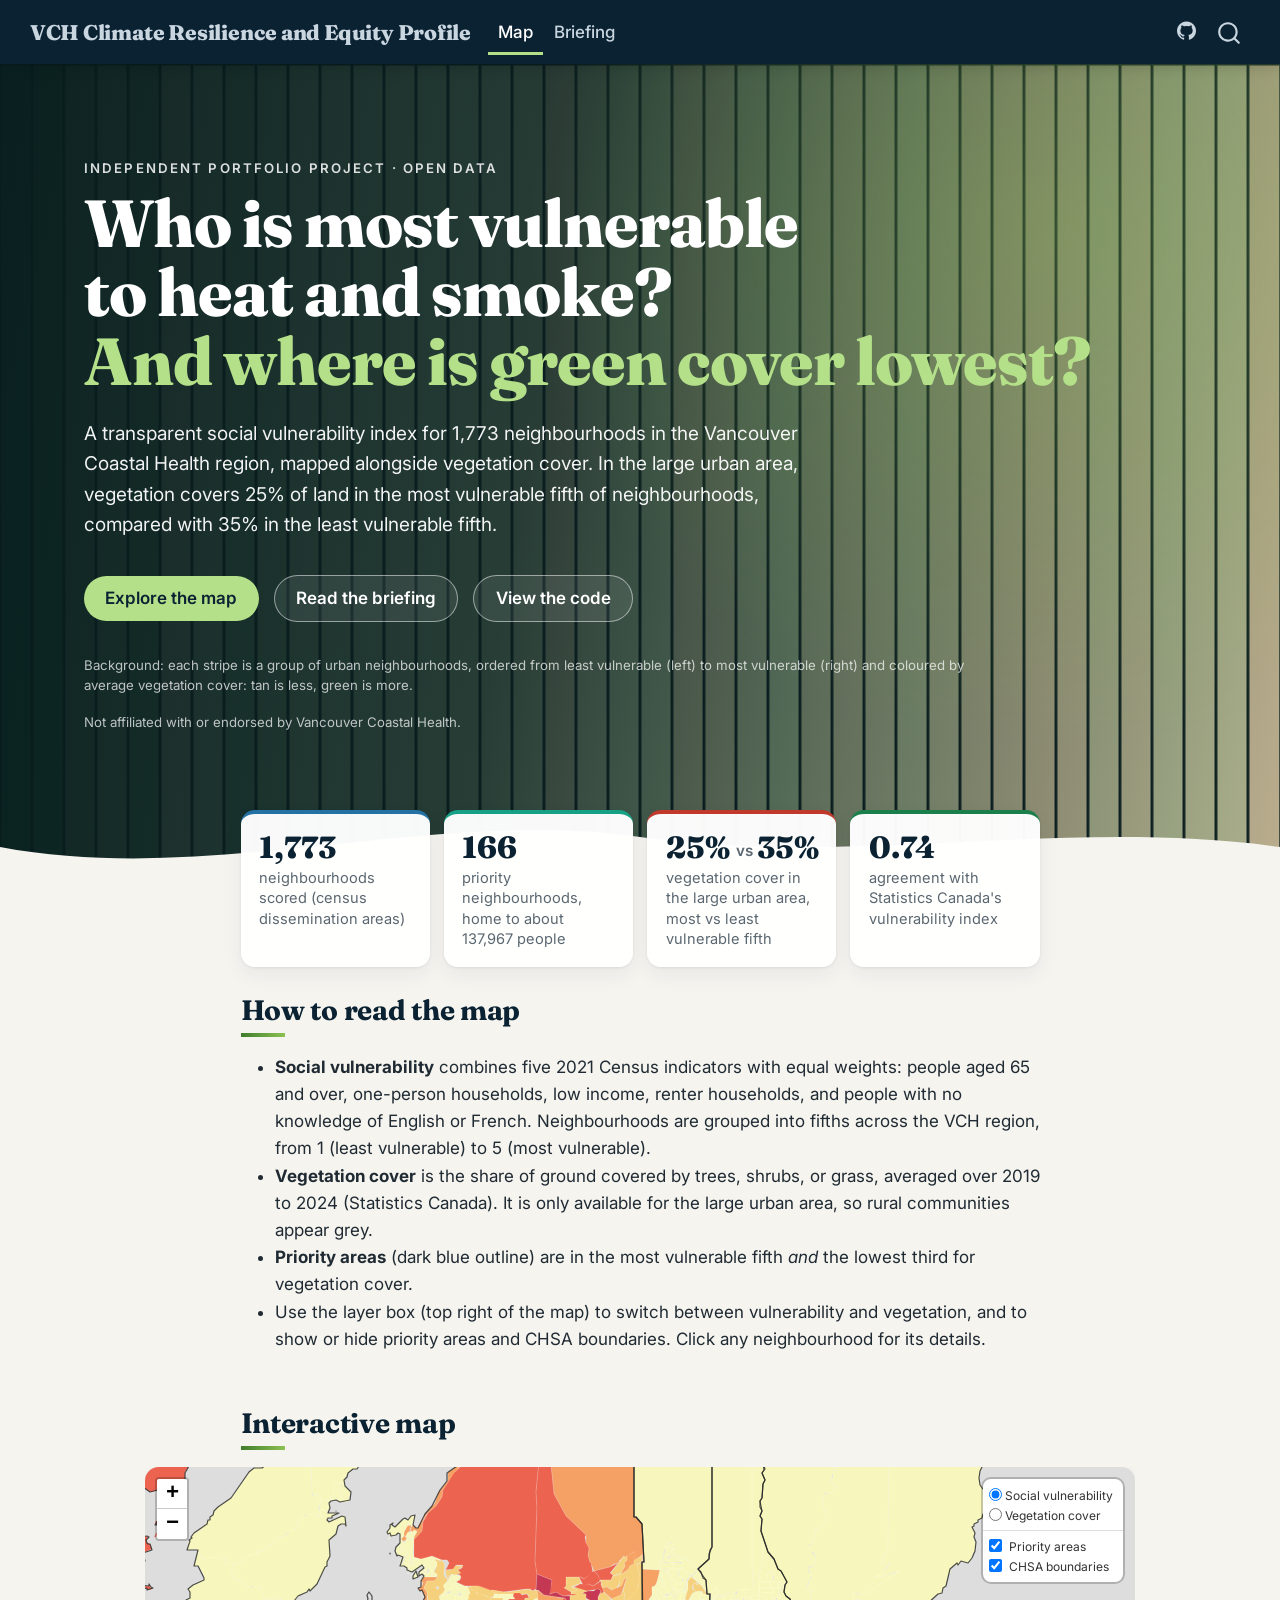
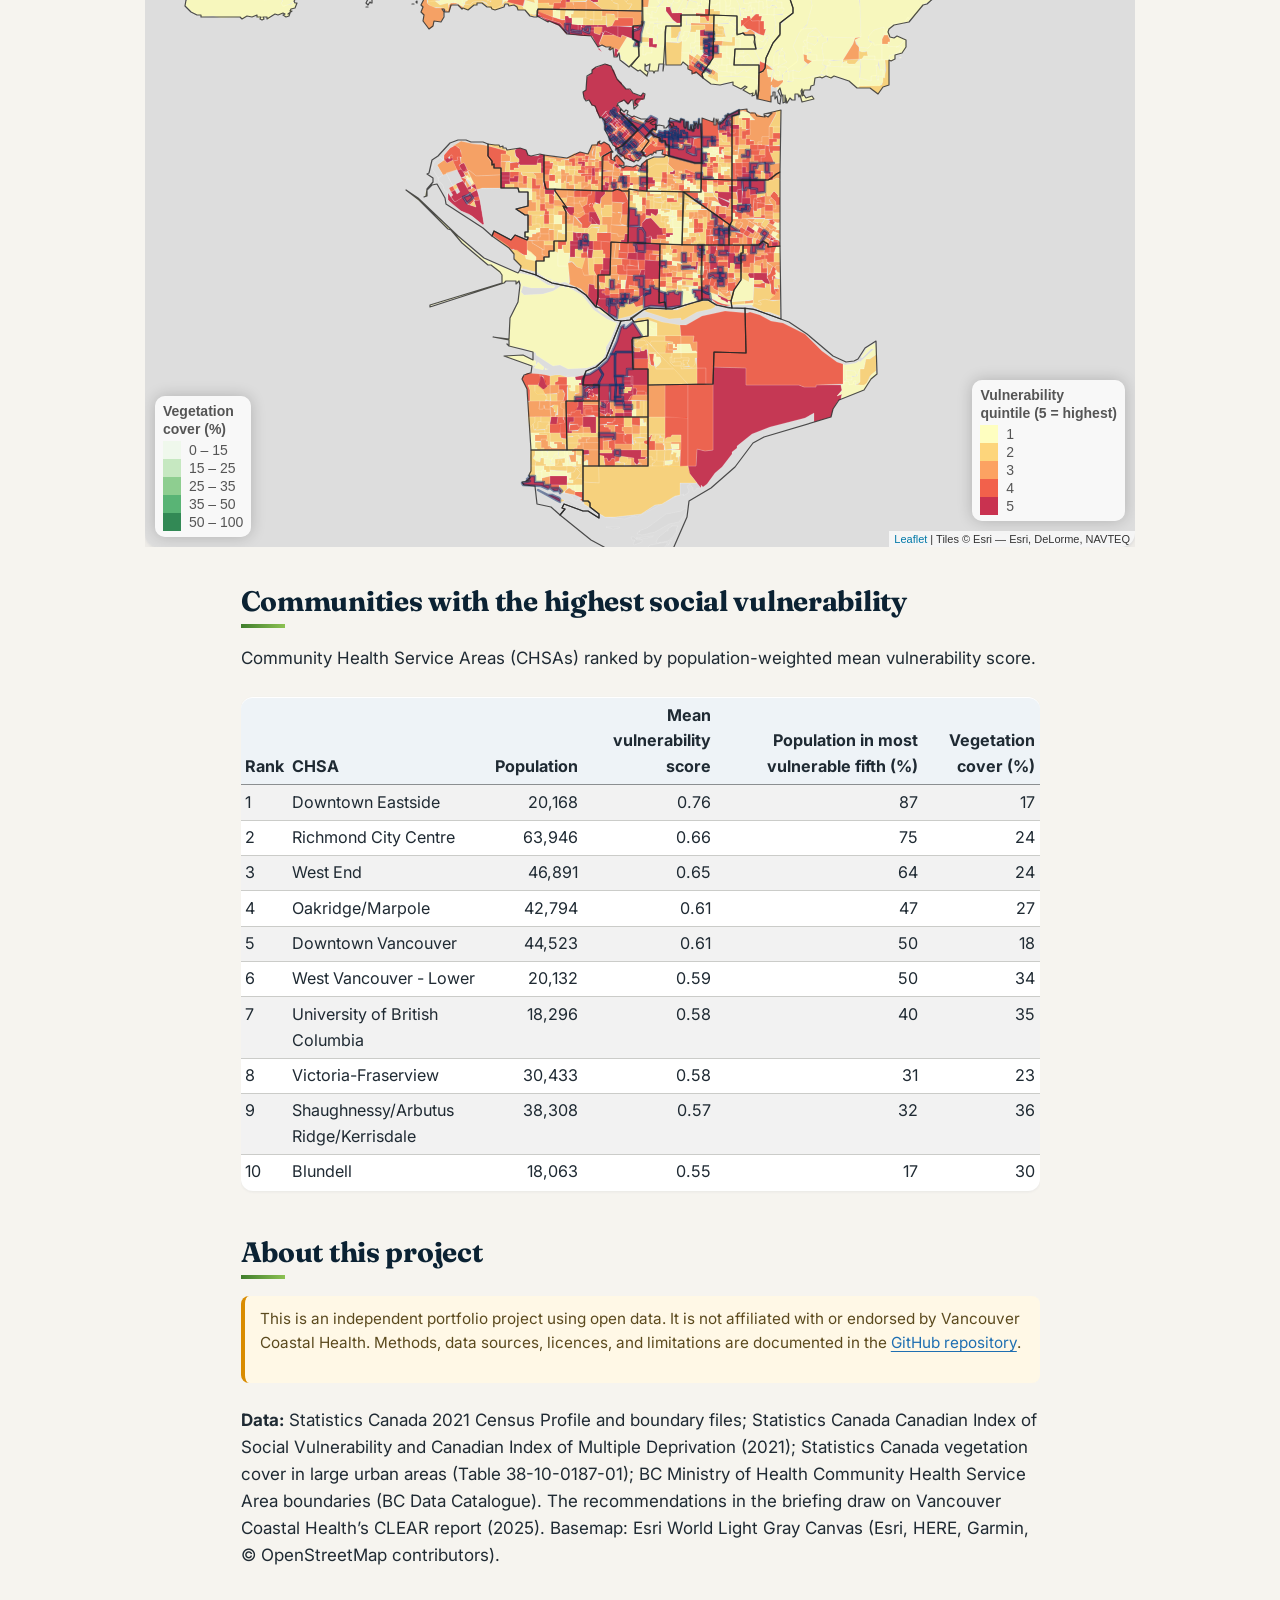
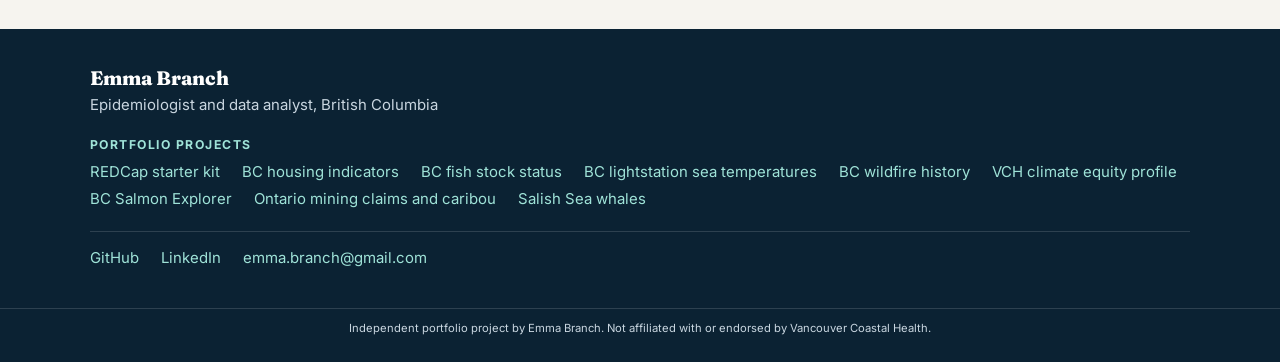
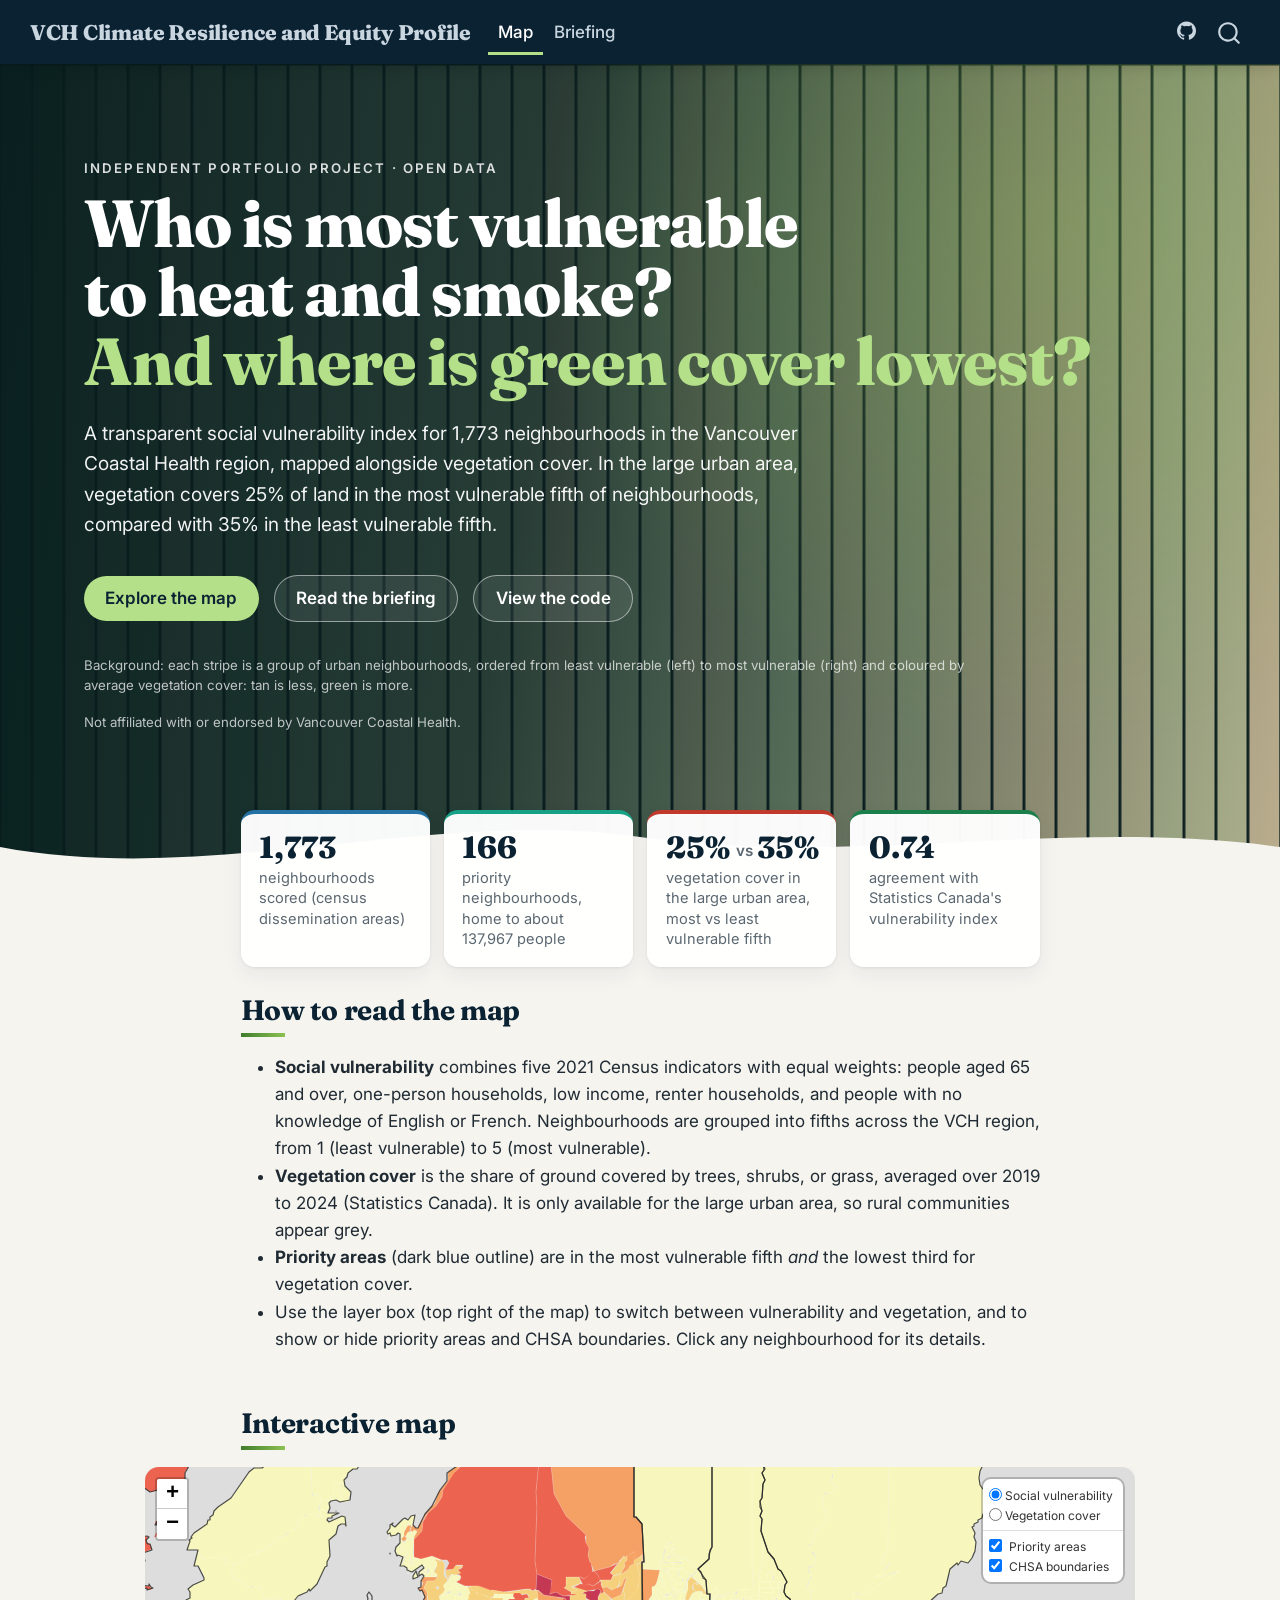
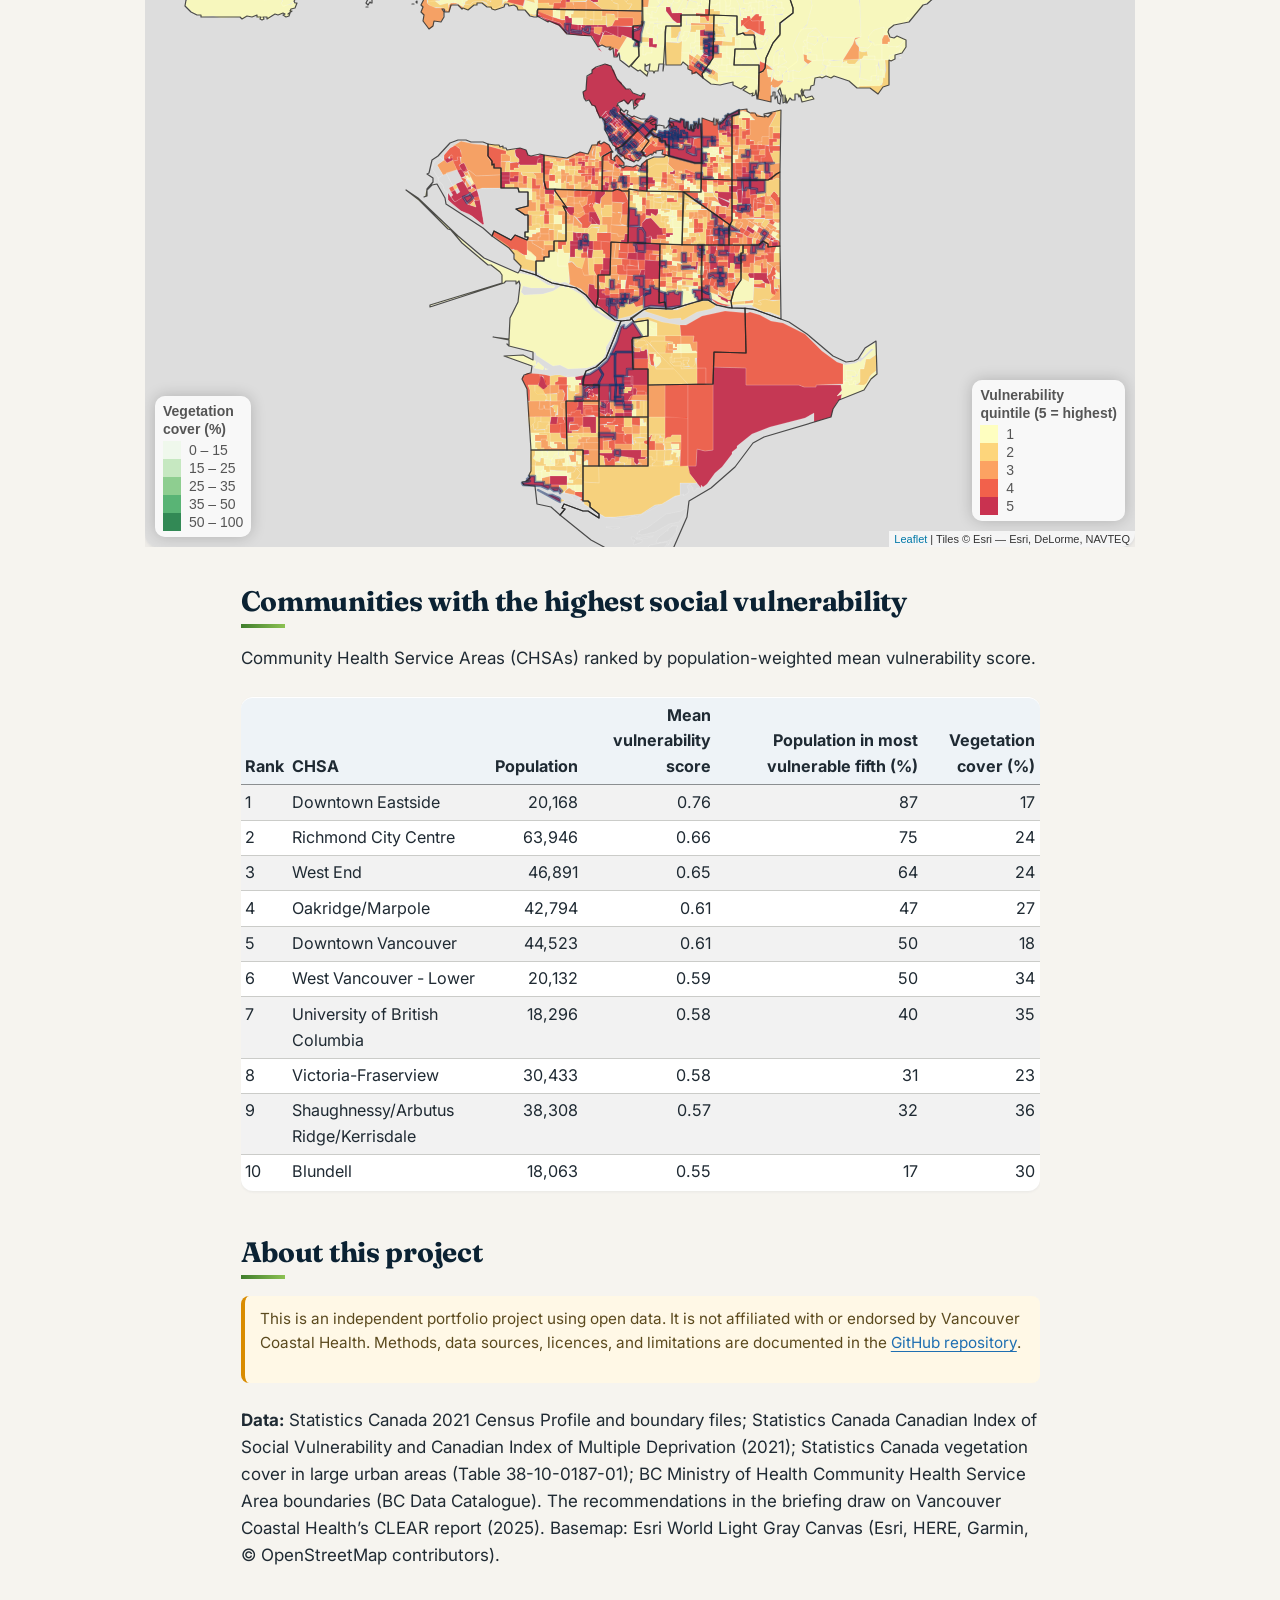
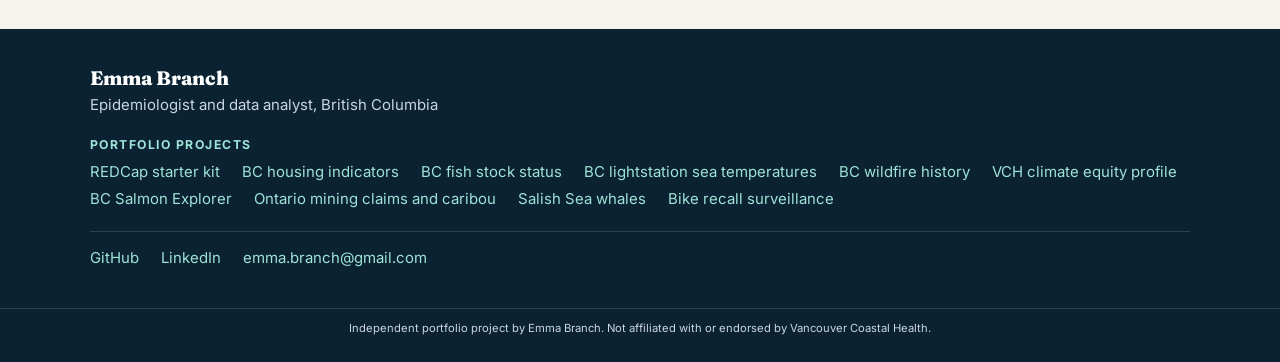
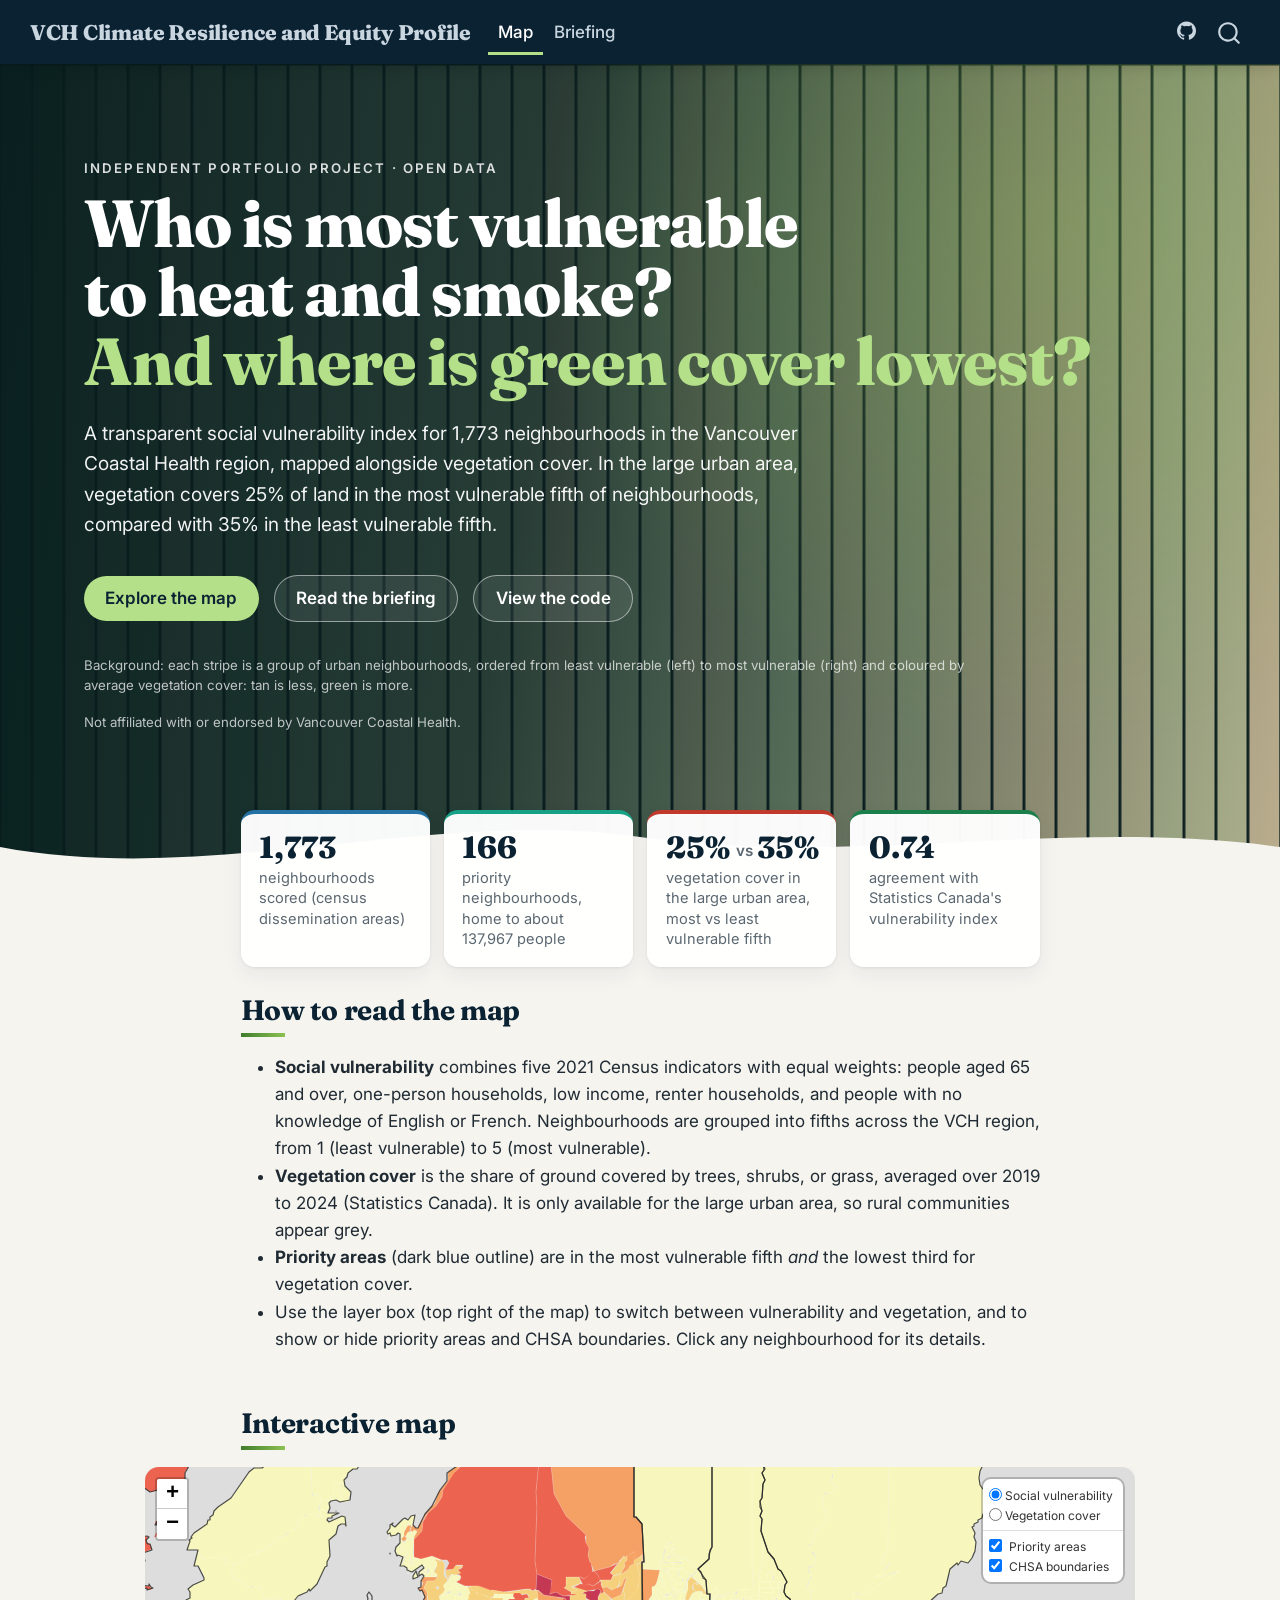
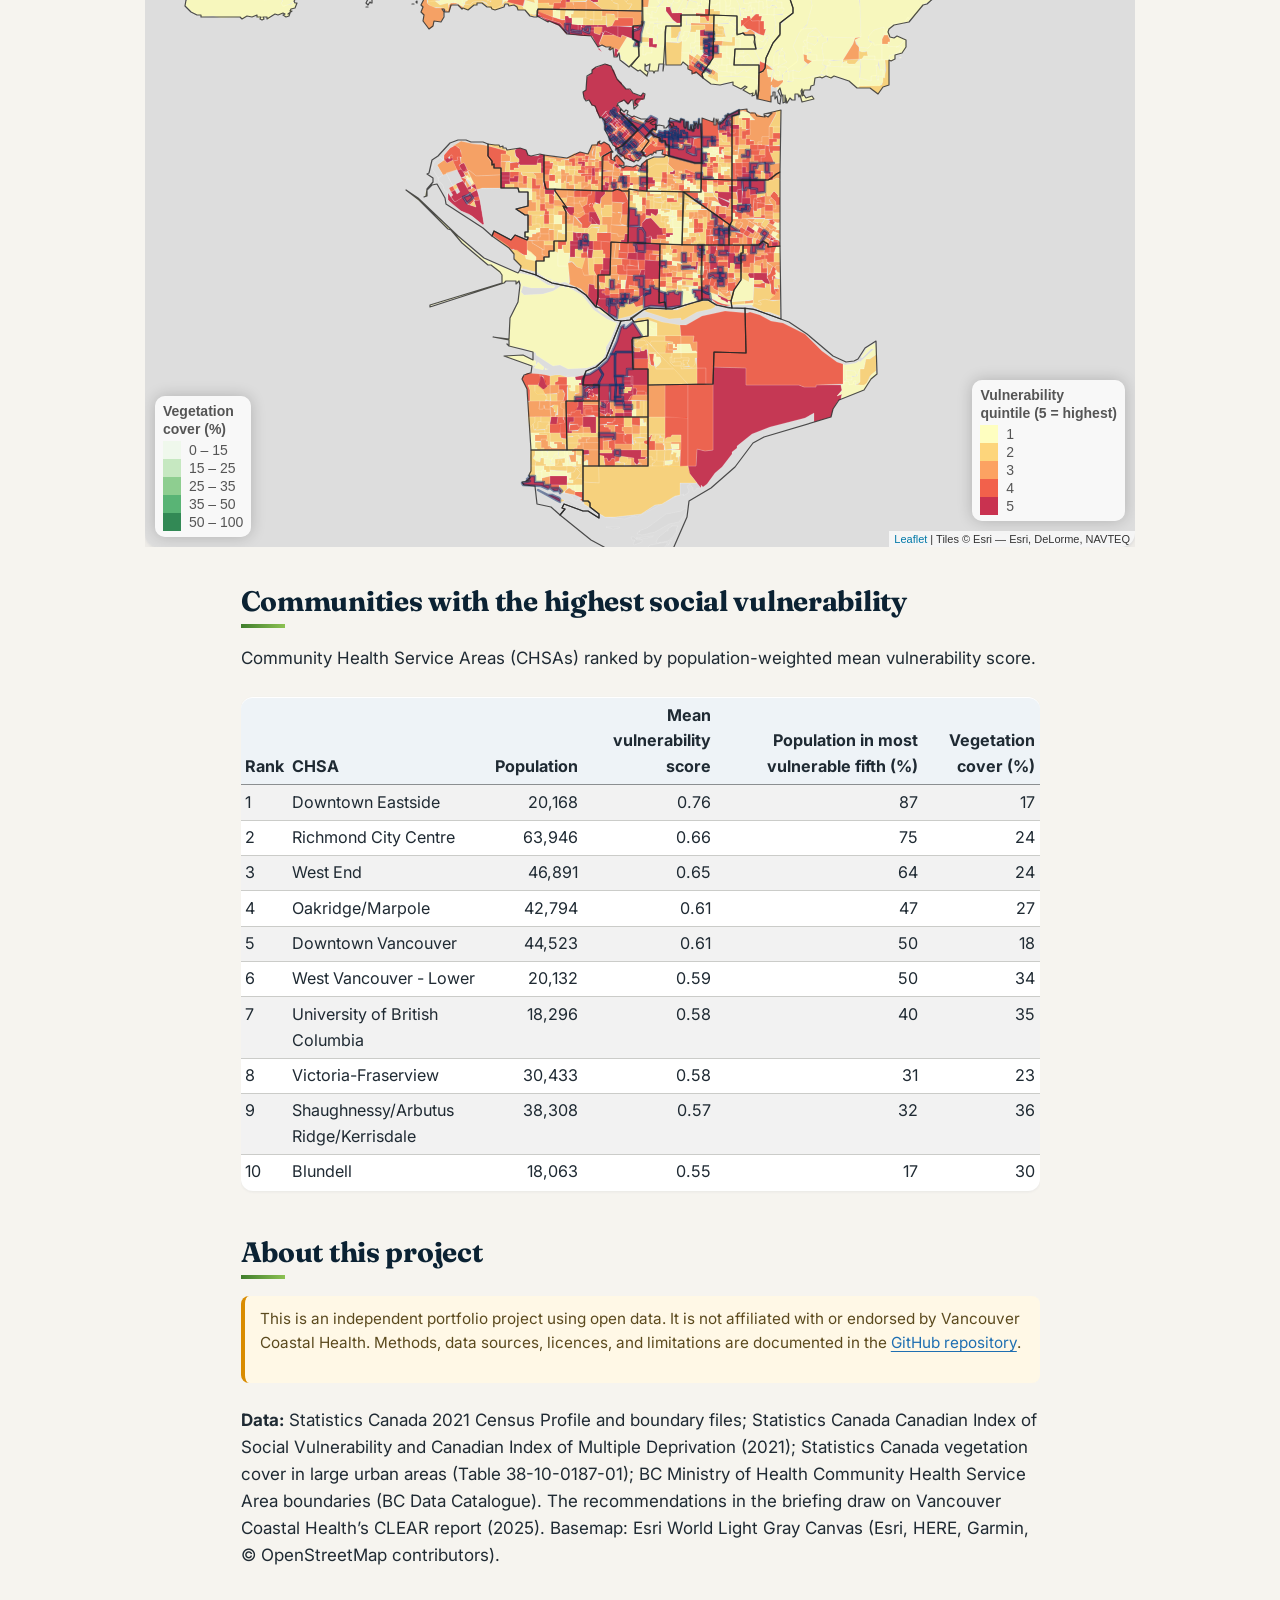
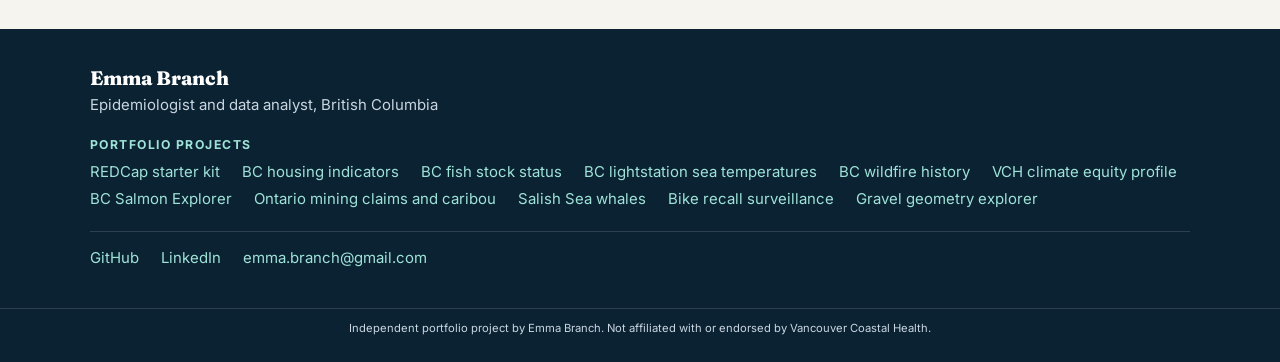
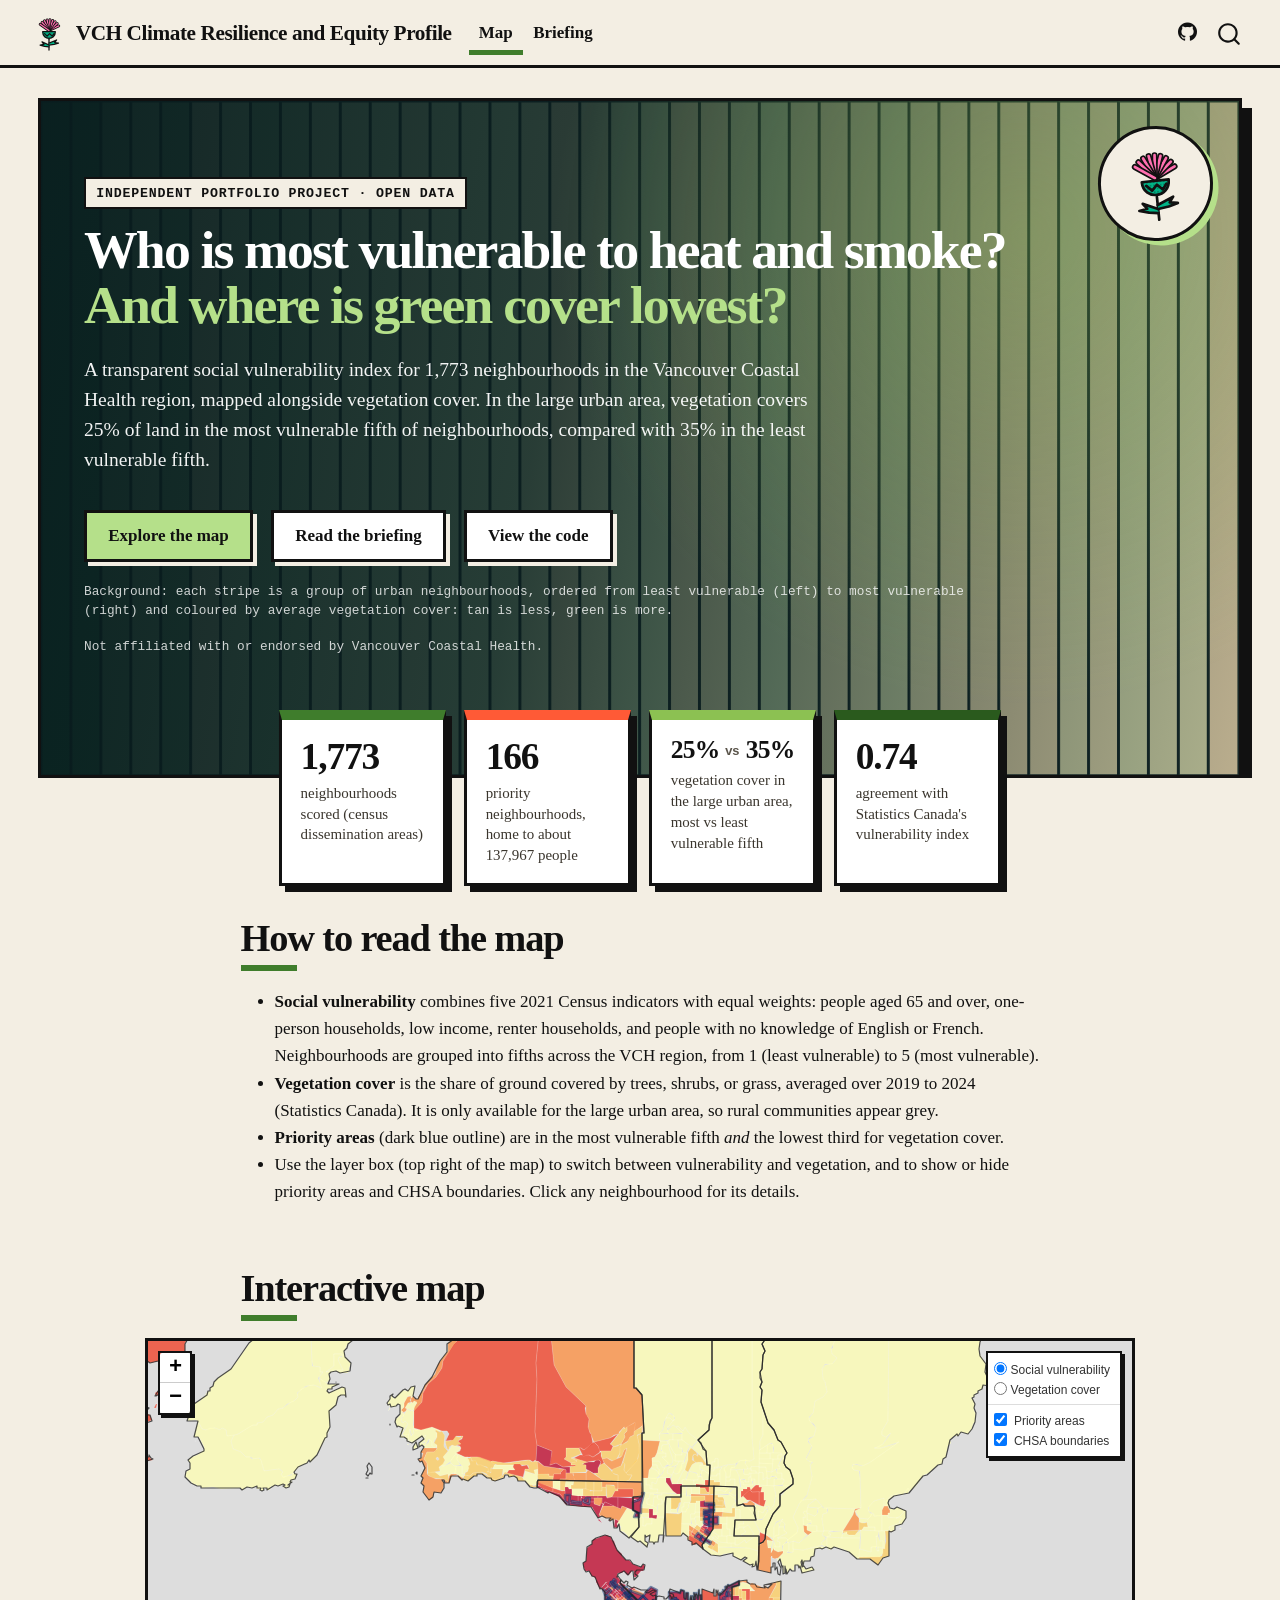
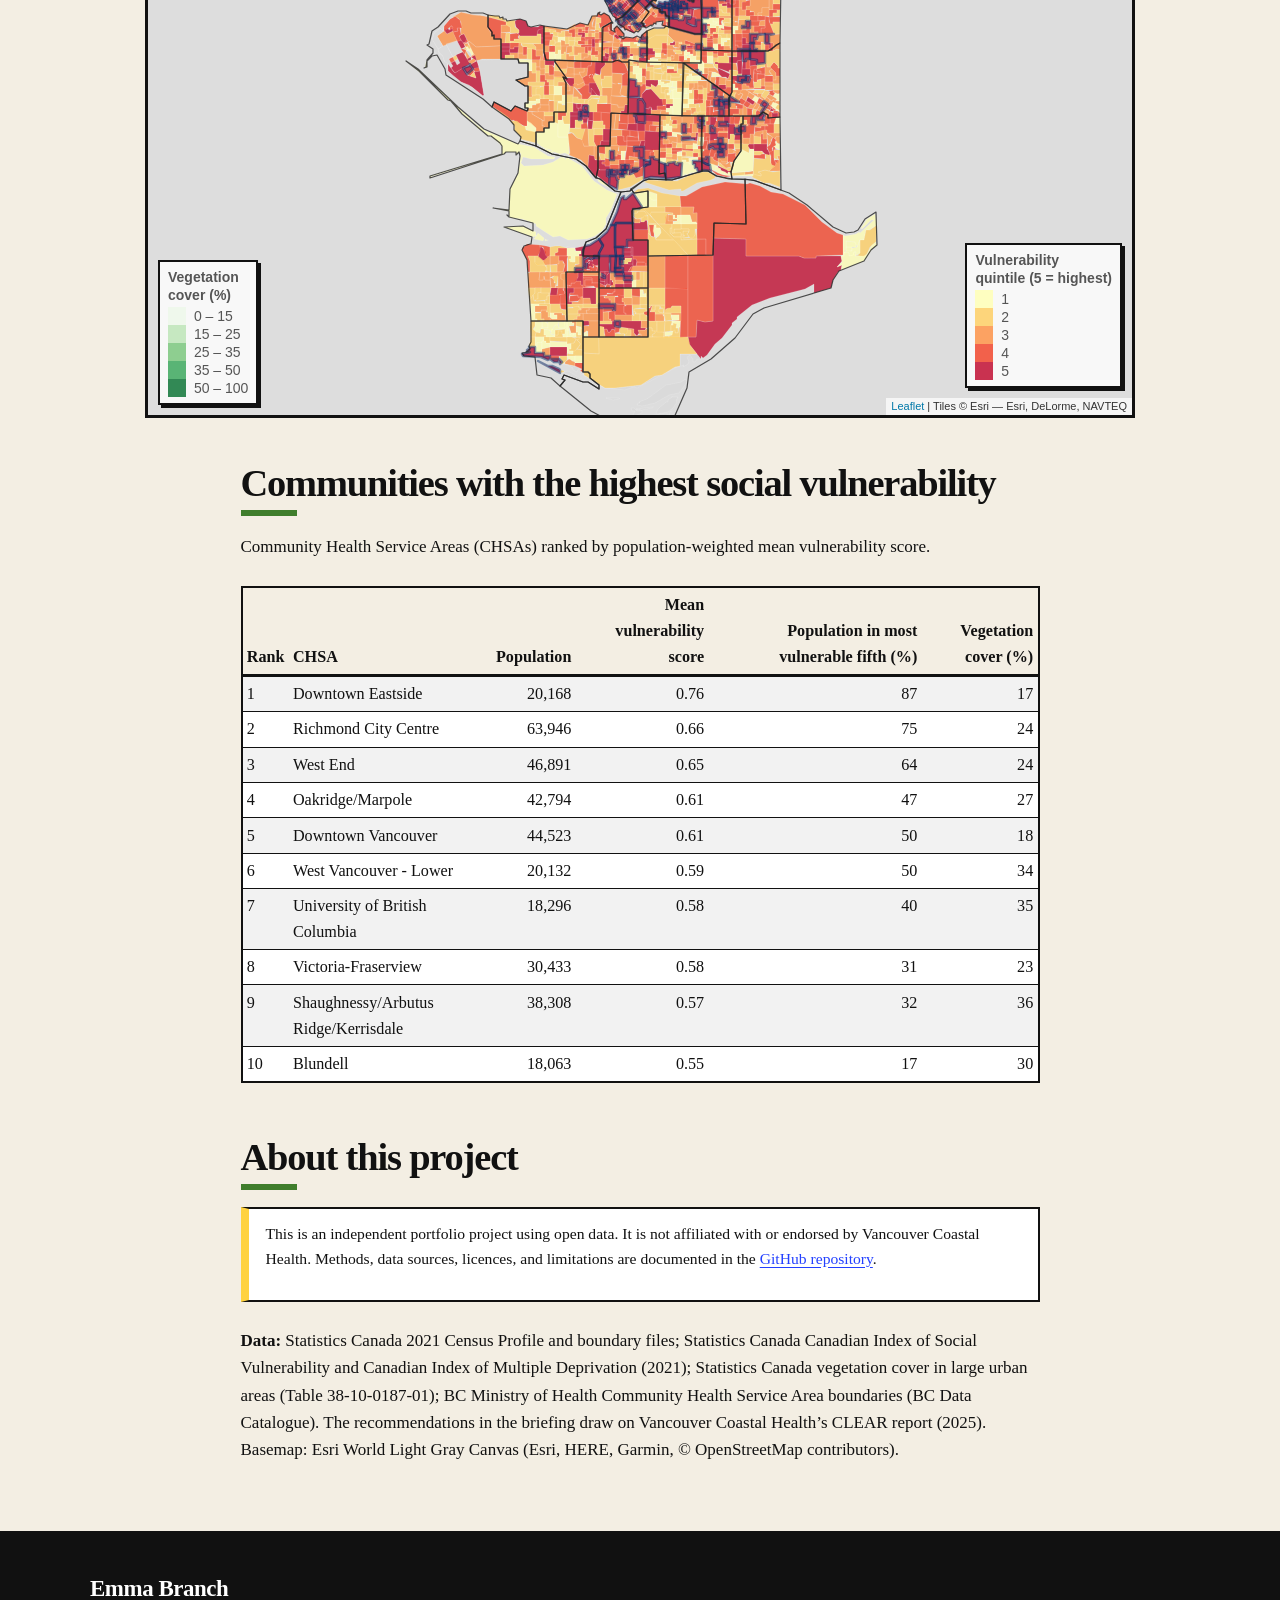
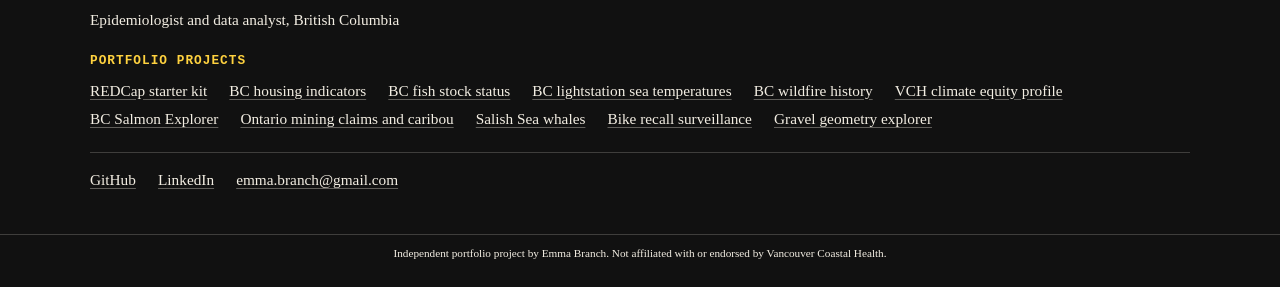
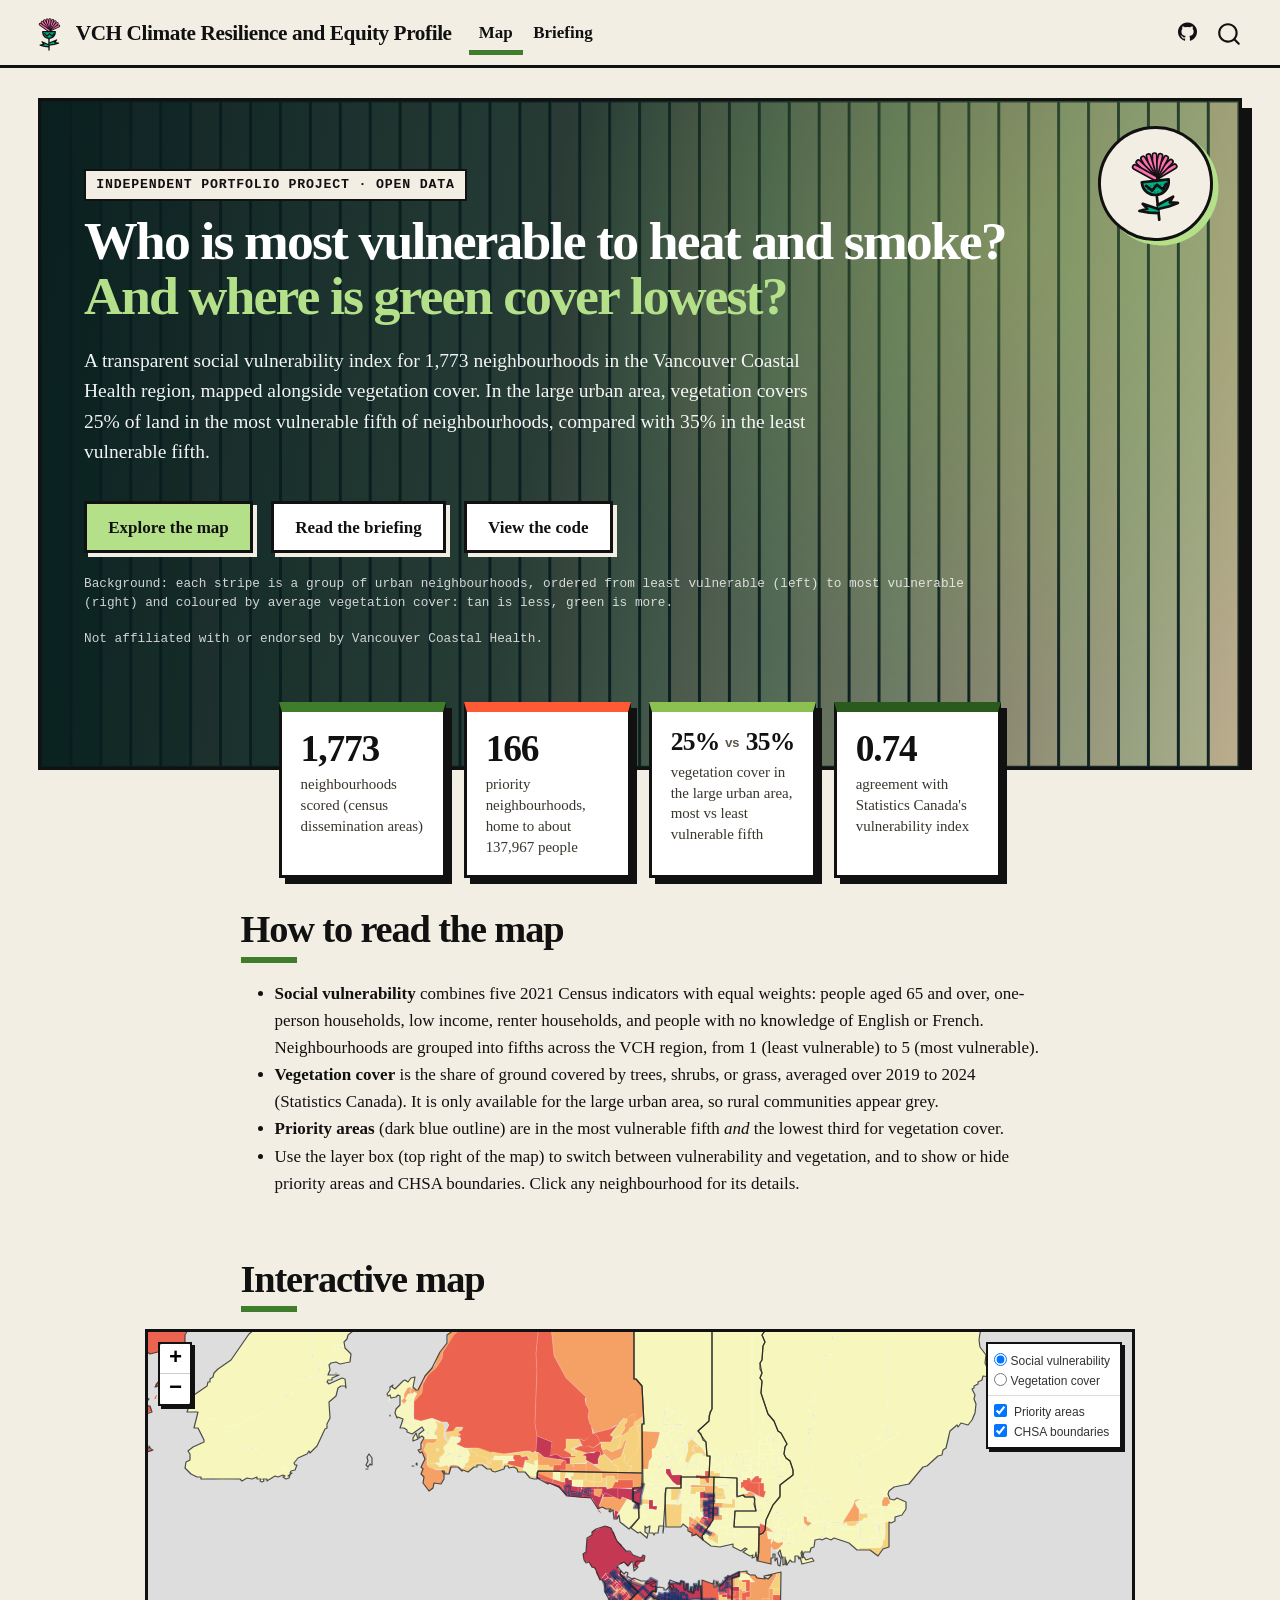
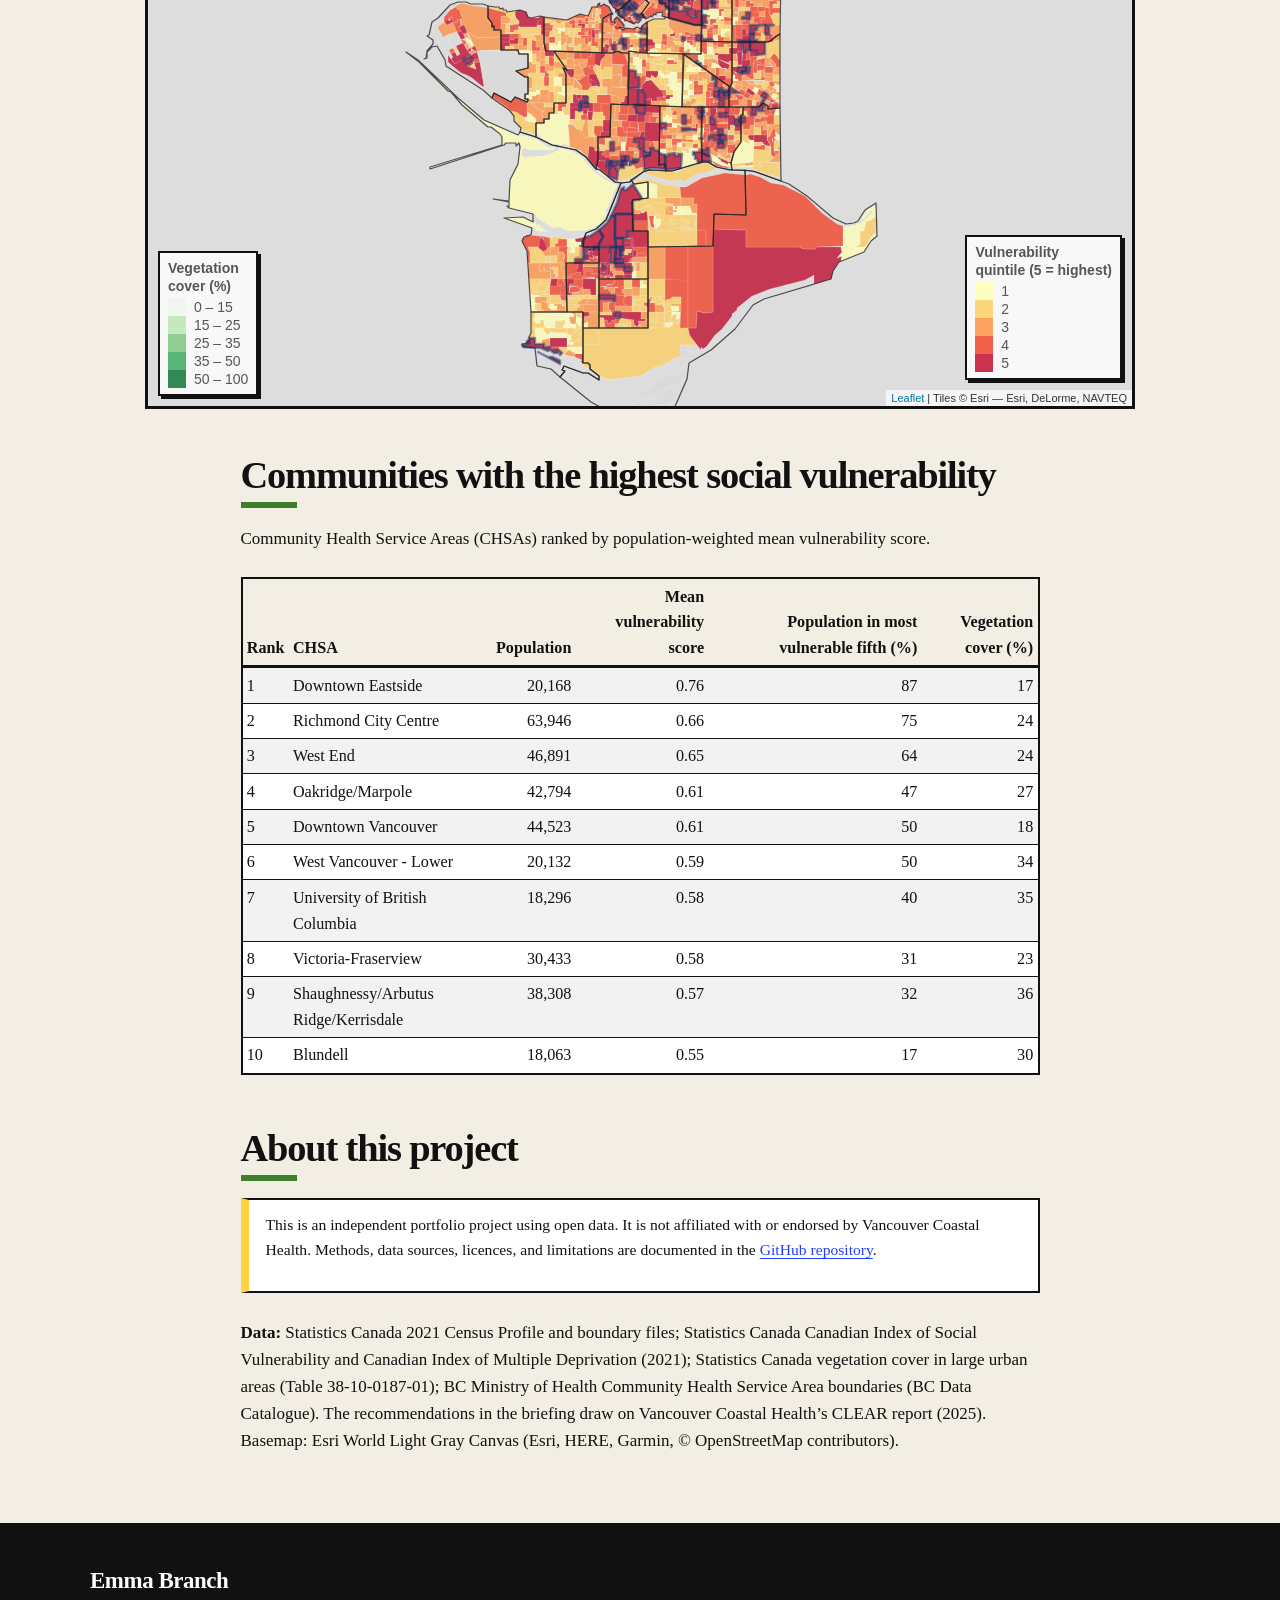
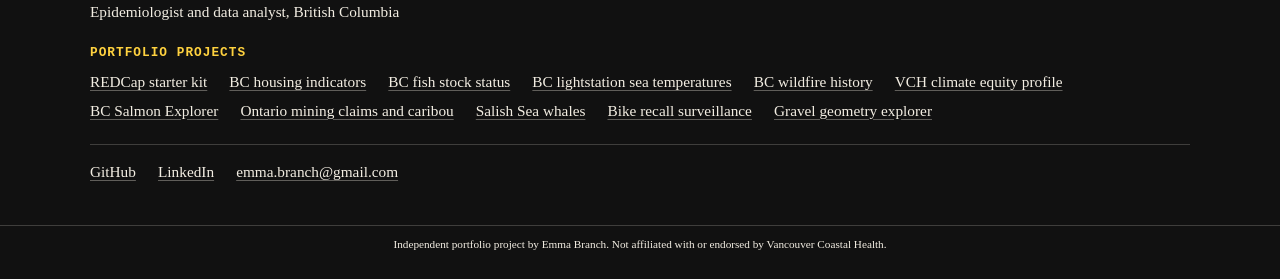
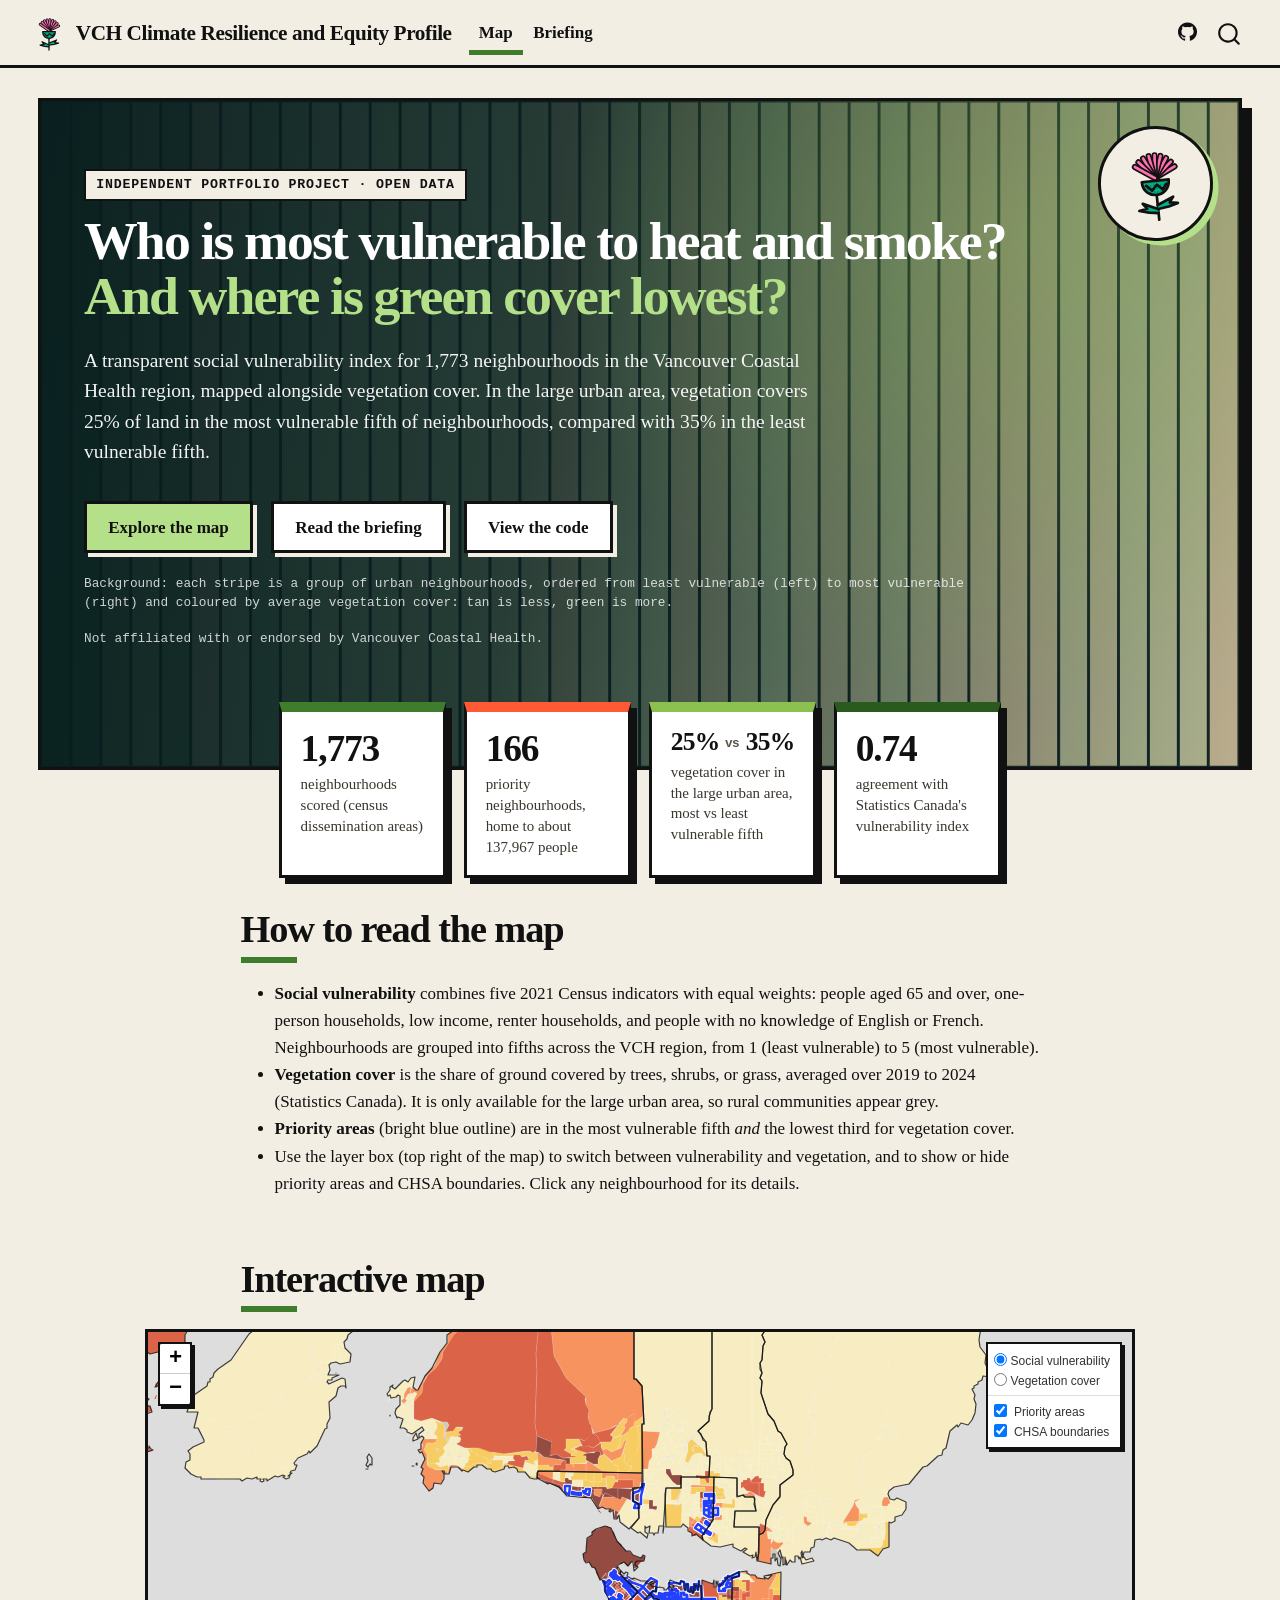
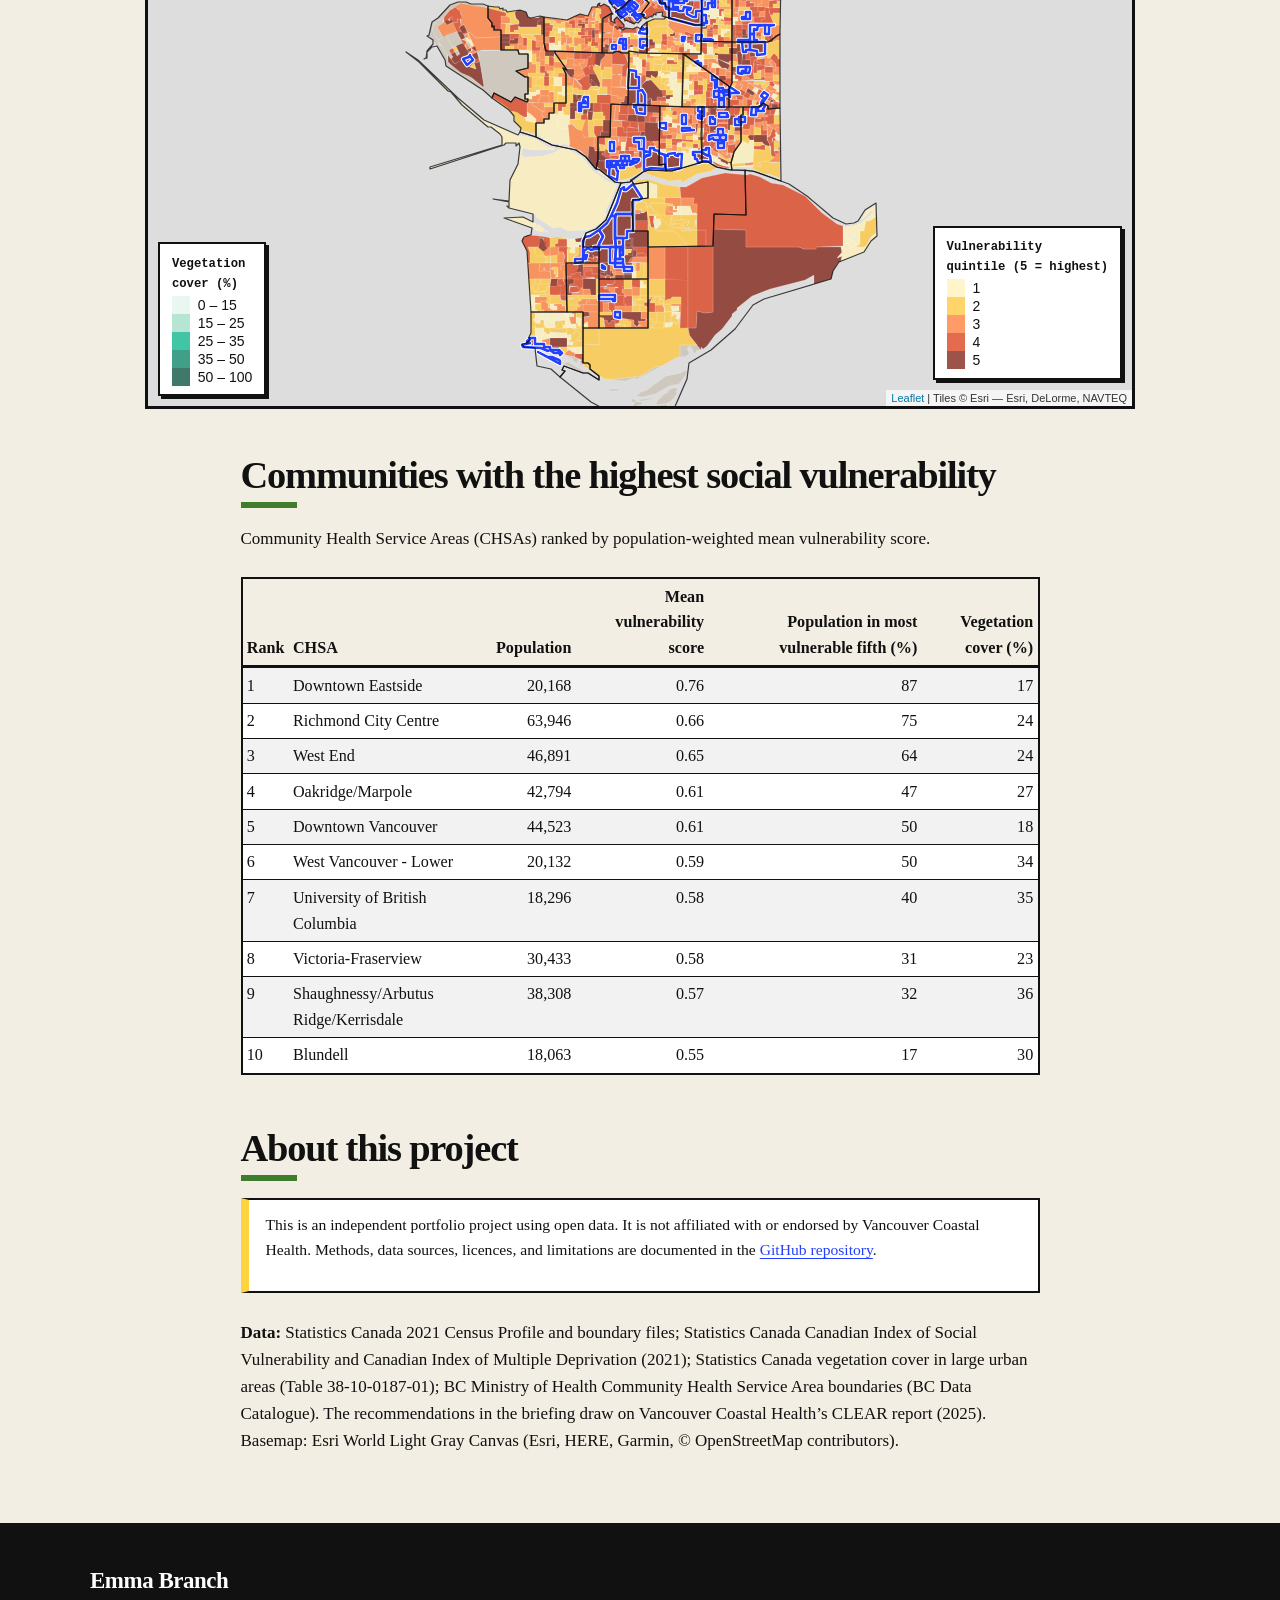
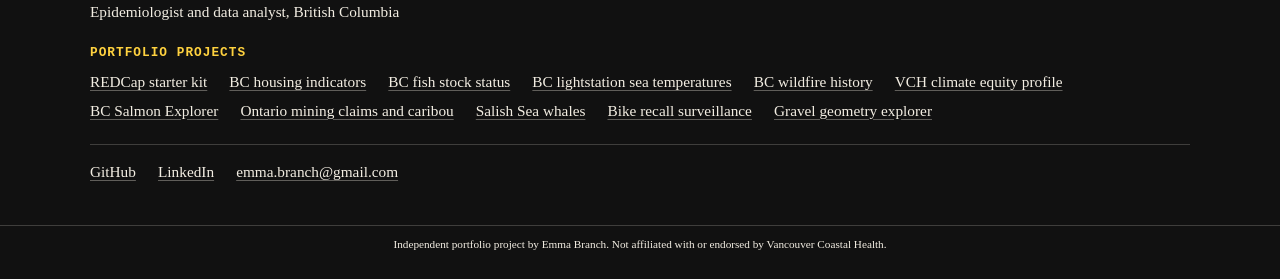
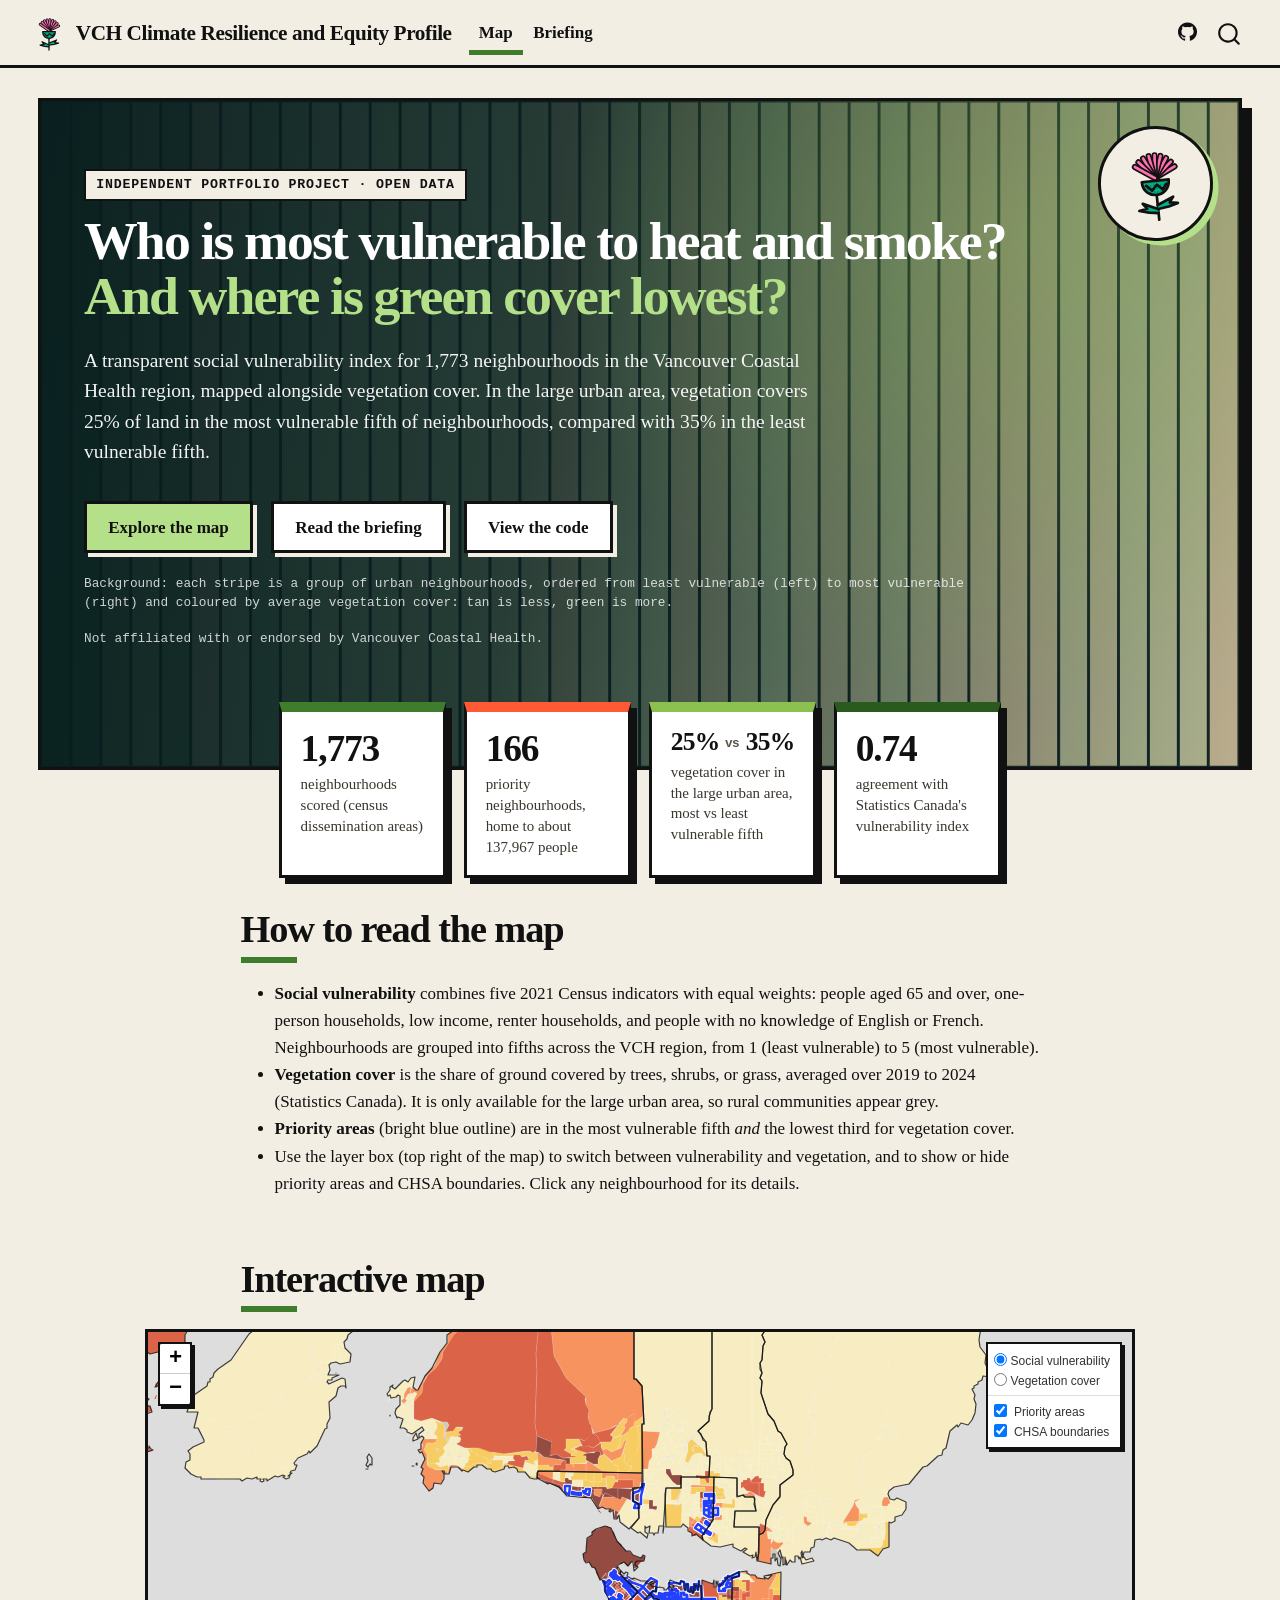
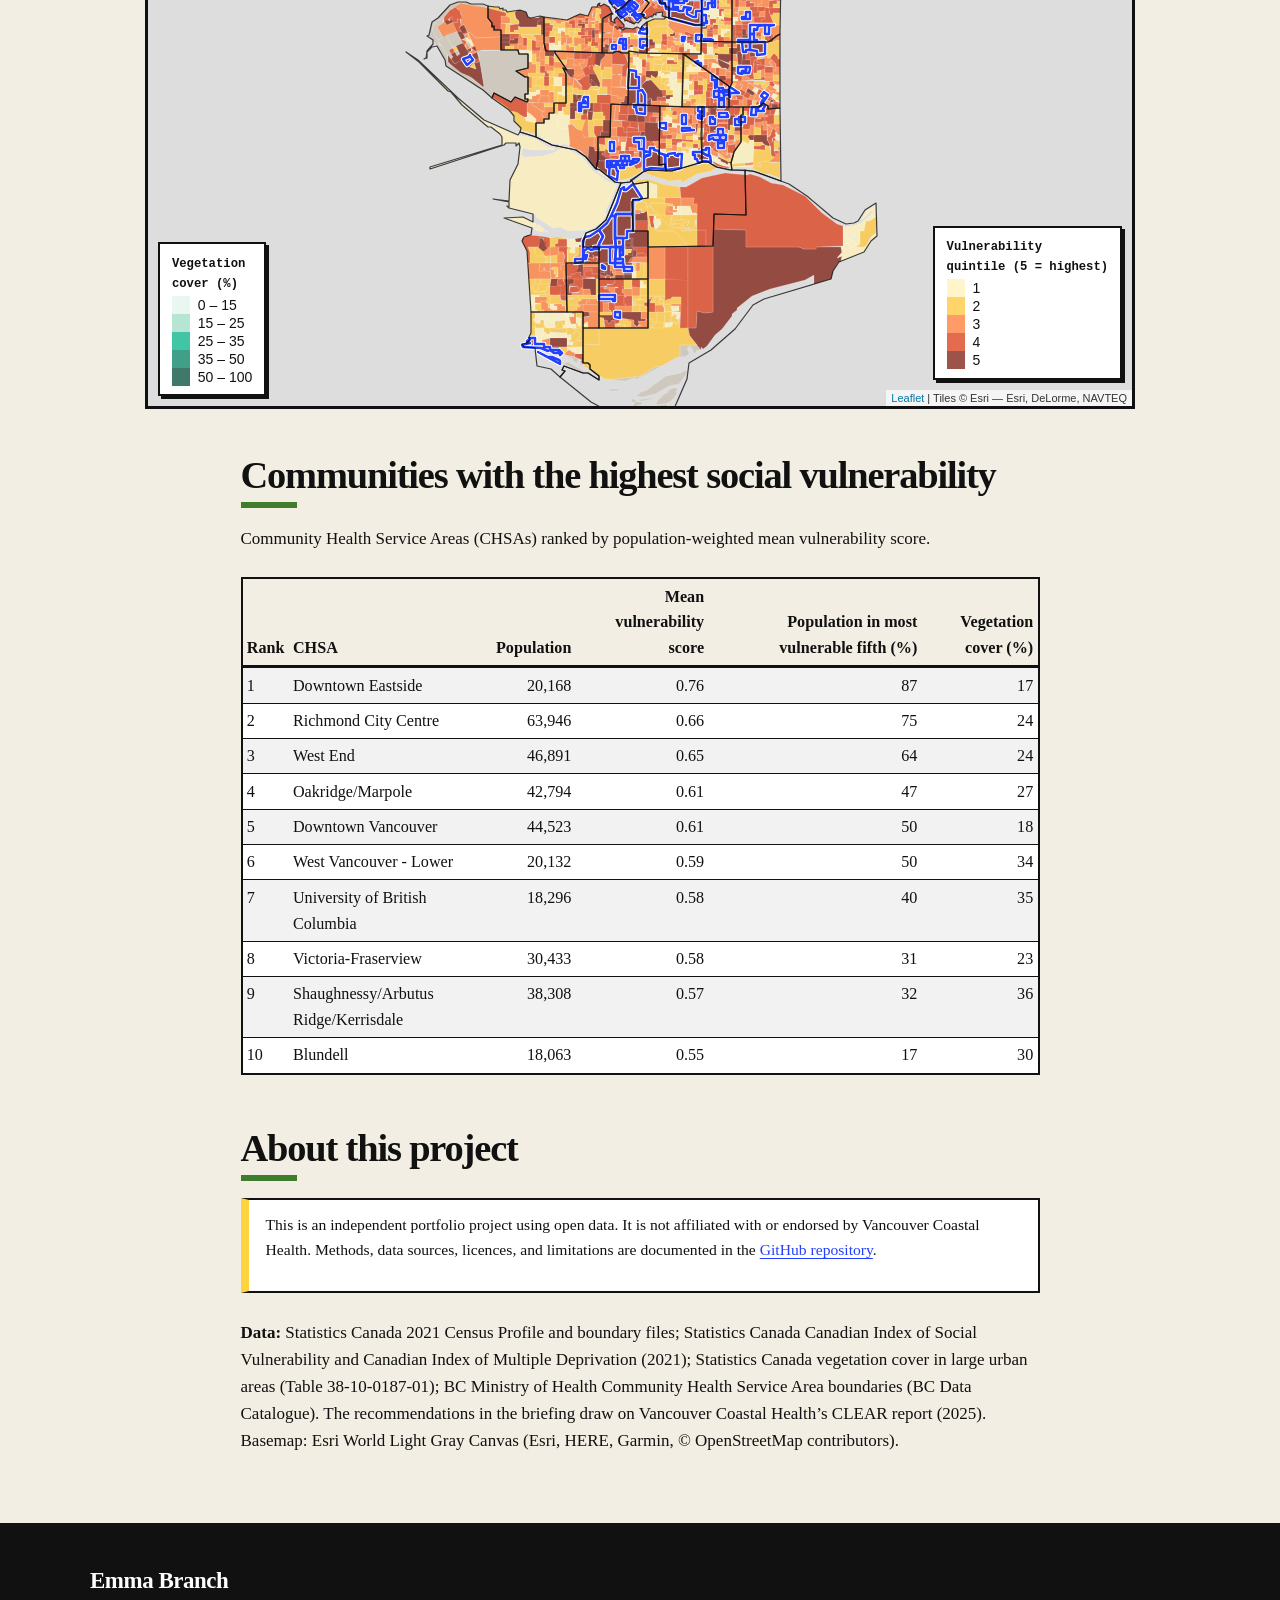
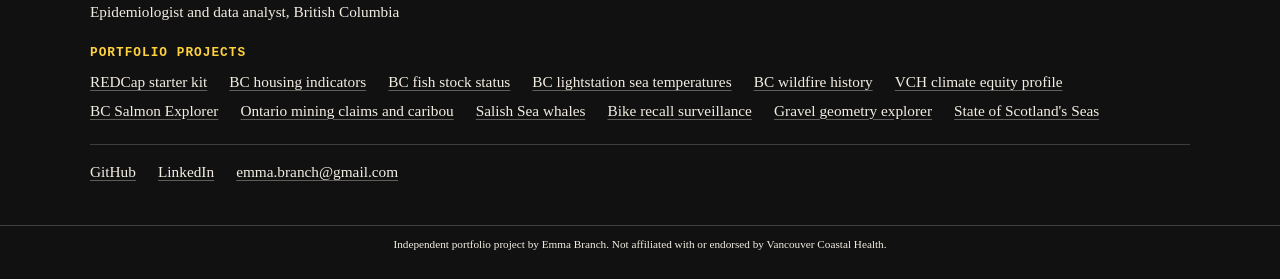
